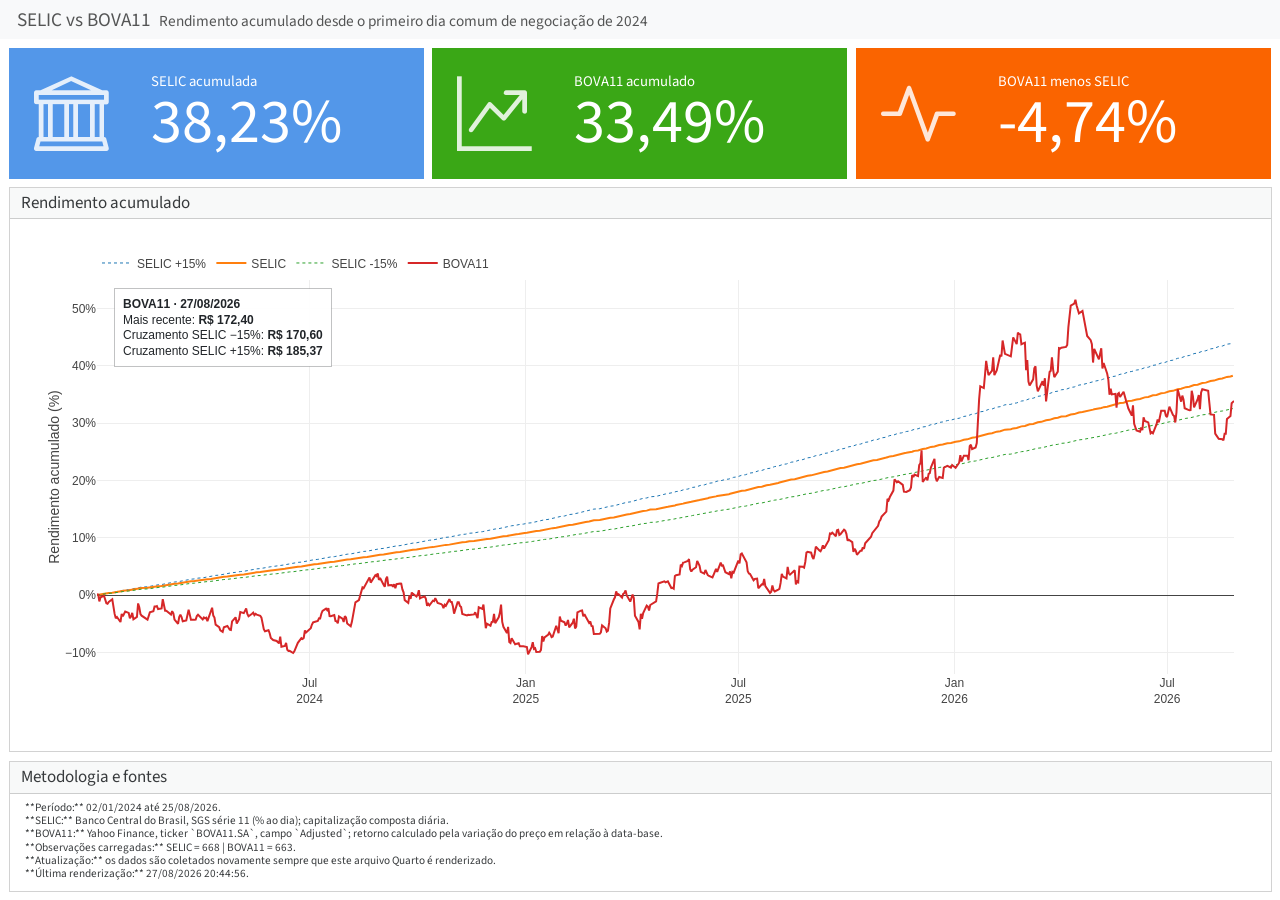
==== index.html @ ed1f4375 "Built site for gh-pages" ====
<!DOCTYPE html>
<html xmlns="http://www.w3.org/1999/xhtml" lang="en" xml:lang="en"><head>

<meta charset="utf-8">
<meta name="generator" content="quarto-1.10.18">

<meta name="viewport" content="width=device-width, initial-scale=1.0, user-scalable=yes">


<title>SELIC vs BOVA11</title>
<style>
/* Default styles provided by pandoc.
** See https://pandoc.org/MANUAL.html#variables-for-html for config info.
*/
span.smallcaps{font-variant: small-caps;}
div.columns{display: flex; gap: 1.5em;}
div.column{flex: auto;}
@media screen {
div.columns{gap: min(4vw, 1.5em);}
div.column{overflow-x: auto;}
}
div.hanging-indent{margin-left: 1.5em; text-indent: -1.5em;}
ul.task-list{list-style: none;}
ul.task-list li input[type="checkbox"] {
  width: 0.8em;
  margin: 0 0.8em 0.2em -1em; /* quarto-specific, see https://github.com/quarto-dev/quarto-cli/issues/4556 */ 
  vertical-align: middle;
}
</style>


<script src="selic_bova11_files/libs/clipboard/clipboard.min.js"></script>
<script src="selic_bova11_files/libs/quarto-html/quarto.js" type="module"></script>
<script src="selic_bova11_files/libs/quarto-html/tabsets/tabsets.js" type="module"></script>
<script src="selic_bova11_files/libs/quarto-html/popper.min.js"></script>
<script src="selic_bova11_files/libs/quarto-html/tippy.umd.min.js"></script>
<script src="selic_bova11_files/libs/quarto-html/anchor.min.js"></script>
<link href="selic_bova11_files/libs/quarto-html/tippy.css" rel="stylesheet">
<link href="selic_bova11_files/libs/quarto-html/quarto-syntax-highlighting-64a204ab8560d761af7679ceaba22944.css" rel="stylesheet" class="quarto-color-scheme" id="quarto-text-highlighting-styles">
<link href="selic_bova11_files/libs/quarto-html/quarto-syntax-highlighting-dark-b85bc7c33db8c58e0ec93c3465666fed.css" rel="stylesheet" class="quarto-color-scheme quarto-color-alternate" id="quarto-text-highlighting-styles">
<link href="selic_bova11_files/libs/quarto-html/quarto-syntax-highlighting-64a204ab8560d761af7679ceaba22944.css" rel="stylesheet" class="quarto-color-scheme-extra" id="quarto-text-highlighting-styles">
<script src="selic_bova11_files/libs/bootstrap/bootstrap.min.js"></script>
<link href="selic_bova11_files/libs/bootstrap/bootstrap-icons.css" rel="stylesheet">
<link href="selic_bova11_files/libs/bootstrap/bootstrap-b0fabc291986fde6d738770ced517c16.min.css" rel="stylesheet" append-hash="true" class="quarto-color-scheme" id="quarto-bootstrap" data-mode="light">
<link href="selic_bova11_files/libs/bootstrap/bootstrap-dark-b0fabc291986fde6d738770ced517c16.min.css" rel="stylesheet" append-hash="true" class="quarto-color-scheme quarto-color-alternate" id="quarto-bootstrap" data-mode="light">
<link href="selic_bova11_files/libs/bootstrap/bootstrap-b0fabc291986fde6d738770ced517c16.min.css" rel="stylesheet" append-hash="true" class="quarto-color-scheme-extra" id="quarto-bootstrap" data-mode="light">
<script src="selic_bova11_files/libs/quarto-dashboard/quarto-dashboard.js"></script>
<script src="selic_bova11_files/libs/quarto-dashboard/stickythead.js"></script>



<script src="selic_bova11_files/libs/quarto-dashboard/web-components.js" type="module"></script>
<script src="selic_bova11_files/libs/quarto-dashboard/components.js"></script>

<link href="selic_bova11_files/libs/htmltools-fill-0.5.9/fill.css" rel="stylesheet">
<script src="selic_bova11_files/libs/htmlwidgets-1.6.4/htmlwidgets.js"></script>
<script src="selic_bova11_files/libs/plotly-binding-4.12.1/plotly.js"></script>
<script src="selic_bova11_files/libs/typedarray-0.1/typedarray.min.js"></script>
<script src="selic_bova11_files/libs/jquery-3.5.1/jquery.min.js"></script>
<link href="selic_bova11_files/libs/crosstalk-1.2.2/css/crosstalk.min.css" rel="stylesheet">
<script src="selic_bova11_files/libs/crosstalk-1.2.2/js/crosstalk.min.js"></script>
<link href="selic_bova11_files/libs/plotly-htmlwidgets-css-2.25.2/plotly-htmlwidgets.css" rel="stylesheet">
<script src="selic_bova11_files/libs/plotly-main-2.25.2/plotly-latest.min.js"></script>


<link rel="stylesheet" href="styles.css">
</head>

<body class="quarto-dashboard dashboard-fill fullcontent quarto-light">

<header id="quarto-dashboard-header">
<nav class="navbar navbar-expand-md slim" data-bs-theme="dark">
  <div class="navbar-container container-fluid">
    <button class="navbar-toggler hidden" type="button" data-bs-toggle="collapse" data-bs-target="#dashboard-collapse" aria-controls="dashboard-collapse" aria-expanded="false" aria-label="Toggle navigation">
      <span class="navbar-toggler-icon"></span>
    </button>    


    <div class="navbar-brand-container">


      <div class="navbar-title">
        <div class="navbar-title-text"><a href="#">SELIC vs BOVA11</a></div>
        <div class="navbar-subtitle">Rendimento acumulado desde o primeiro dia comum de negociação de 2024</div>
        
      </div>
    </div>
</div>
</nav>
</header>
<div class="page-layout-custom quarto-dashboard-content bslib-gap-spacing html-fill-container bslib-page-fill">  

<div class="bslib-grid-item html-fill-item bslib-grid" data-layout="fill" style="display: grid; grid-template-rows: minmax(3em, 15fr) minmax(3em, 65fr) minmax(3em, 15fr); grid-auto-columns: minmax(0, 1fr);">
<div class="bslib-grid" style="display: grid; grid-template-columns: minmax(3em, 1fr) minmax(3em, 1fr) minmax(3em, 1fr);
grid-auto-rows: minmax(0, 1fr);">
<div class="card valuebox cell bslib-card html-fill-container bslib-value-box bg-primary showcase-left-center" data-bslib-card-init="" data-require-bs-caller="card()">
<div class="card-body html-fill-item html-fill-container">
<div data-icon="bank" class="html-fill-item html-fill-container value-box-grid">
<div class="value-box-showcase html-fill-item html-fill-container">

<i class="bi bi-bank"></i></div>
<div class="value-box-area">
<p class="value-box-title">
SELIC acumulada
</p>
<p class="value-box-value">
38,23%
</p>
</div>
</div>
</div>
<script data-bslib-card-init="">bslib.Card.initializeAllCards();</script></div><div class="card valuebox cell bslib-card html-fill-container bslib-value-box bg-success showcase-left-center" data-bslib-card-init="" data-require-bs-caller="card()">
<div class="card-body html-fill-item html-fill-container">
<div data-icon="graph-up-arrow" class="html-fill-item html-fill-container value-box-grid">
<div class="value-box-showcase html-fill-item html-fill-container">

<i class="bi bi-graph-up-arrow"></i></div>
<div class="value-box-area">
<p class="value-box-title">
BOVA11 acumulado
</p>
<p class="value-box-value">
33,49%
</p>
</div>
</div>
</div>
<script data-bslib-card-init="">bslib.Card.initializeAllCards();</script></div><div class="card valuebox cell bslib-card html-fill-container bslib-value-box bg-warning showcase-left-center" data-bslib-card-init="" data-require-bs-caller="card()">
<div class="card-body html-fill-item html-fill-container">
<div data-icon="activity" class="html-fill-item html-fill-container value-box-grid">
<div class="value-box-showcase html-fill-item html-fill-container">

<i class="bi bi-activity"></i></div>
<div class="value-box-area">
<p class="value-box-title">
BOVA11 menos SELIC
</p>
<p class="value-box-value">
-4,74%
</p>
</div>
</div>
</div>
<script data-bslib-card-init="">bslib.Card.initializeAllCards();</script></div>
</div>
<div class="bslib-grid" style="display: grid; grid-template-columns: minmax(3em, 1fr);
grid-auto-rows: minmax(0, 1fr);">
<div class="card cell bslib-card html-fill-container" data-fill="true" data-title="Rendimento acumulado" data-bslib-card-init="" data-require-bs-caller="card()" data-full-screen="false">
<div class="card-header"><div class="card-title"><span style="display: inline">
Rendimento acumulado
</span></div></div>
<div class="card-body html-fill-item html-fill-container">
<div class="cell-output-display html-fill-item html-fill-container">
<div class="plotly html-widget html-fill-item html-fill-container" id="htmlwidget-c49a602a5b0ac82341be" style="width:100%;height:406px;"></div>
<script type="application/json" data-for="htmlwidget-c49a602a5b0ac82341be">{"x":{"visdat":{"18fd6544c789":["function () ","plotlyVisDat"],"18fd7e87a646":["function () ","data"],"18fd4f5ff2df":["function () ","data"],"18fd49a27dc9":["function () ","data"],"18fdce517c0":["function () ","data"]},"cur_data":"18fdce517c0","attrs":{"18fd7e87a646":{"alpha_stroke":1,"sizes":[10,100],"spans":[1,20],"x":{},"y":{},"type":"scatter","mode":"lines","name":"SELIC +15%","line":{"width":1,"dash":"dot"},"hovertemplate":"<b>SELIC +15%<\/b> <br>Data: %{x|%d/%m/%Y} <br>Acumulado: %{y:.2f}% <extra><\/extra>","inherit":true},"18fd4f5ff2df":{"alpha_stroke":1,"sizes":[10,100],"spans":[1,20],"x":{},"y":{},"type":"scatter","mode":"lines","name":"SELIC","line":{"width":2},"hovertemplate":"<b>SELIC<\/b> <br>Data: %{x|%d/%m/%Y} <br>Acumulado: %{y:.2f}% <extra><\/extra>","inherit":true},"18fd49a27dc9":{"alpha_stroke":1,"sizes":[10,100],"spans":[1,20],"x":{},"y":{},"type":"scatter","mode":"lines","name":"SELIC -15%","line":{"width":1,"dash":"dot"},"hovertemplate":"<b>SELIC -15%<\/b> <br>Data: %{x|%d/%m/%Y} <br>Acumulado: %{y:.2f}% <extra><\/extra>","inherit":true},"18fdce517c0":{"alpha_stroke":1,"sizes":[10,100],"spans":[1,20],"x":{},"y":{},"type":"scatter","mode":"lines","name":"BOVA11","line":{"width":2},"hovertemplate":"<b>BOVA11<\/b> <br>Data: %{x|%d/%m/%Y} <br>Acumulado: %{y:.2f}% <extra><\/extra>","inherit":true}},"layout":{"margin":{"b":60,"l":70,"t":25,"r":20},"xaxis":{"domain":[0,1],"automargin":true,"title":"","type":"date","tickformat":"%b<br>%Y","showgrid":true},"yaxis":{"domain":[0,1],"automargin":true,"title":"Rendimento acumulado (%)","ticksuffix":"%","showgrid":true,"zeroline":true},"legend":{"orientation":"h","x":0,"y":1.0800000000000001},"annotations":[{"xref":"paper","yref":"paper","x":0.014999999999999999,"y":0.97999999999999998,"xanchor":"left","yanchor":"top","align":"left","showarrow":false,"bgcolor":"rgba(255, 255, 255, 0.94)","bordercolor":"rgba(33, 37, 41, 0.28)","borderwidth":1,"borderpad":8,"font":{"size":12,"color":"#212529"},"text":"<b>BOVA11 · 27/08/2026<\/b><br>Mais recente: <b>R$ 172,40<\/b><br>Cruzamento SELIC −15%: <b>R$ 170,60<\/b><br>Cruzamento SELIC +15%: <b>R$ 185,37<\/b>"}],"hovermode":"x","showlegend":true},"source":"A","config":{"modeBarButtonsToAdd":["hoverclosest","hovercompare"],"showSendToCloud":false,"displaylogo":false,"responsive":true},"data":[{"x":["2024-01-02","2024-01-03","2024-01-04","2024-01-05","2024-01-08","2024-01-09","2024-01-10","2024-01-11","2024-01-12","2024-01-15","2024-01-16","2024-01-17","2024-01-18","2024-01-19","2024-01-22","2024-01-23","2024-01-24","2024-01-25","2024-01-26","2024-01-29","2024-01-30","2024-01-31","2024-02-01","2024-02-02","2024-02-05","2024-02-06","2024-02-07","2024-02-08","2024-02-09","2024-02-14","2024-02-15","2024-02-16","2024-02-19","2024-02-20","2024-02-21","2024-02-22","2024-02-23","2024-02-26","2024-02-27","2024-02-28","2024-02-29","2024-03-01","2024-03-04","2024-03-05","2024-03-06","2024-03-07","2024-03-08","2024-03-11","2024-03-12","2024-03-13","2024-03-14","2024-03-15","2024-03-18","2024-03-19","2024-03-20","2024-03-21","2024-03-22","2024-03-25","2024-03-26","2024-03-27","2024-03-28","2024-04-01","2024-04-02","2024-04-03","2024-04-04","2024-04-05","2024-04-08","2024-04-09","2024-04-10","2024-04-11","2024-04-12","2024-04-15","2024-04-16","2024-04-17","2024-04-18","2024-04-19","2024-04-22","2024-04-23","2024-04-24","2024-04-25","2024-04-26","2024-04-29","2024-04-30","2024-05-02","2024-05-03","2024-05-06","2024-05-07","2024-05-08","2024-05-09","2024-05-10","2024-05-13","2024-05-14","2024-05-15","2024-05-16","2024-05-17","2024-05-20","2024-05-21","2024-05-22","2024-05-23","2024-05-24","2024-05-27","2024-05-28","2024-05-29","2024-05-31","2024-06-03","2024-06-04","2024-06-05","2024-06-06","2024-06-07","2024-06-10","2024-06-11","2024-06-12","2024-06-13","2024-06-14","2024-06-17","2024-06-18","2024-06-19","2024-06-20","2024-06-21","2024-06-24","2024-06-25","2024-06-26","2024-06-27","2024-06-28","2024-07-01","2024-07-02","2024-07-03","2024-07-04","2024-07-05","2024-07-08","2024-07-09","2024-07-10","2024-07-11","2024-07-12","2024-07-15","2024-07-16","2024-07-17","2024-07-18","2024-07-19","2024-07-22","2024-07-23","2024-07-24","2024-07-25","2024-07-26","2024-07-29","2024-07-30","2024-07-31","2024-08-01","2024-08-02","2024-08-05","2024-08-06","2024-08-07","2024-08-08","2024-08-09","2024-08-12","2024-08-13","2024-08-14","2024-08-15","2024-08-16","2024-08-19","2024-08-20","2024-08-21","2024-08-22","2024-08-23","2024-08-26","2024-08-27","2024-08-28","2024-08-29","2024-08-30","2024-09-02","2024-09-03","2024-09-04","2024-09-05","2024-09-06","2024-09-09","2024-09-10","2024-09-11","2024-09-12","2024-09-13","2024-09-16","2024-09-17","2024-09-18","2024-09-19","2024-09-20","2024-09-23","2024-09-24","2024-09-25","2024-09-26","2024-09-27","2024-09-30","2024-10-01","2024-10-02","2024-10-03","2024-10-04","2024-10-07","2024-10-08","2024-10-09","2024-10-10","2024-10-11","2024-10-14","2024-10-15","2024-10-16","2024-10-17","2024-10-18","2024-10-21","2024-10-22","2024-10-23","2024-10-24","2024-10-25","2024-10-28","2024-10-29","2024-10-30","2024-10-31","2024-11-01","2024-11-04","2024-11-05","2024-11-06","2024-11-07","2024-11-08","2024-11-11","2024-11-12","2024-11-13","2024-11-14","2024-11-18","2024-11-19","2024-11-21","2024-11-22","2024-11-25","2024-11-26","2024-11-27","2024-11-28","2024-11-29","2024-12-02","2024-12-03","2024-12-04","2024-12-05","2024-12-06","2024-12-09","2024-12-10","2024-12-11","2024-12-12","2024-12-13","2024-12-16","2024-12-17","2024-12-18","2024-12-19","2024-12-20","2024-12-23","2024-12-24","2024-12-26","2024-12-27","2024-12-30","2024-12-31","2025-01-02","2025-01-03","2025-01-06","2025-01-07","2025-01-08","2025-01-09","2025-01-10","2025-01-13","2025-01-14","2025-01-15","2025-01-16","2025-01-17","2025-01-20","2025-01-21","2025-01-22","2025-01-23","2025-01-24","2025-01-27","2025-01-28","2025-01-29","2025-01-30","2025-01-31","2025-02-03","2025-02-04","2025-02-05","2025-02-06","2025-02-07","2025-02-10","2025-02-11","2025-02-12","2025-02-13","2025-02-14","2025-02-17","2025-02-18","2025-02-19","2025-02-20","2025-02-21","2025-02-24","2025-02-25","2025-02-26","2025-02-27","2025-02-28","2025-03-05","2025-03-06","2025-03-07","2025-03-10","2025-03-11","2025-03-12","2025-03-13","2025-03-14","2025-03-17","2025-03-18","2025-03-19","2025-03-20","2025-03-21","2025-03-24","2025-03-25","2025-03-26","2025-03-27","2025-03-28","2025-03-31","2025-04-01","2025-04-02","2025-04-03","2025-04-04","2025-04-07","2025-04-08","2025-04-09","2025-04-10","2025-04-11","2025-04-14","2025-04-15","2025-04-16","2025-04-17","2025-04-22","2025-04-23","2025-04-24","2025-04-25","2025-04-28","2025-04-29","2025-04-30","2025-05-02","2025-05-05","2025-05-06","2025-05-07","2025-05-08","2025-05-09","2025-05-12","2025-05-13","2025-05-14","2025-05-15","2025-05-16","2025-05-19","2025-05-20","2025-05-21","2025-05-22","2025-05-23","2025-05-26","2025-05-27","2025-05-28","2025-05-29","2025-05-30","2025-06-02","2025-06-03","2025-06-04","2025-06-05","2025-06-06","2025-06-09","2025-06-10","2025-06-11","2025-06-12","2025-06-13","2025-06-16","2025-06-17","2025-06-18","2025-06-20","2025-06-23","2025-06-24","2025-06-25","2025-06-26","2025-06-27","2025-06-30","2025-07-01","2025-07-02","2025-07-03","2025-07-04","2025-07-07","2025-07-08","2025-07-09","2025-07-10","2025-07-11","2025-07-14","2025-07-15","2025-07-16","2025-07-17","2025-07-18","2025-07-21","2025-07-22","2025-07-23","2025-07-24","2025-07-25","2025-07-28","2025-07-29","2025-07-30","2025-07-31","2025-08-01","2025-08-04","2025-08-05","2025-08-06","2025-08-07","2025-08-08","2025-08-11","2025-08-12","2025-08-13","2025-08-14","2025-08-15","2025-08-18","2025-08-19","2025-08-20","2025-08-21","2025-08-22","2025-08-25","2025-08-26","2025-08-27","2025-08-28","2025-08-29","2025-09-01","2025-09-02","2025-09-03","2025-09-04","2025-09-05","2025-09-08","2025-09-09","2025-09-10","2025-09-11","2025-09-12","2025-09-15","2025-09-16","2025-09-17","2025-09-18","2025-09-19","2025-09-22","2025-09-23","2025-09-24","2025-09-25","2025-09-26","2025-09-29","2025-09-30","2025-10-01","2025-10-02","2025-10-03","2025-10-06","2025-10-07","2025-10-08","2025-10-09","2025-10-10","2025-10-13","2025-10-14","2025-10-15","2025-10-16","2025-10-17","2025-10-20","2025-10-21","2025-10-22","2025-10-23","2025-10-24","2025-10-27","2025-10-28","2025-10-29","2025-10-30","2025-10-31","2025-11-03","2025-11-04","2025-11-05","2025-11-06","2025-11-07","2025-11-10","2025-11-11","2025-11-12","2025-11-13","2025-11-14","2025-11-17","2025-11-18","2025-11-19","2025-11-21","2025-11-24","2025-11-25","2025-11-26","2025-11-27","2025-11-28","2025-12-01","2025-12-02","2025-12-03","2025-12-04","2025-12-05","2025-12-08","2025-12-09","2025-12-10","2025-12-11","2025-12-12","2025-12-15","2025-12-16","2025-12-17","2025-12-18","2025-12-19","2025-12-22","2025-12-23","2025-12-24","2025-12-26","2025-12-29","2025-12-30","2025-12-31","2026-01-02","2026-01-05","2026-01-06","2026-01-07","2026-01-08","2026-01-09","2026-01-12","2026-01-13","2026-01-14","2026-01-15","2026-01-16","2026-01-19","2026-01-20","2026-01-21","2026-01-22","2026-01-23","2026-01-26","2026-01-27","2026-01-28","2026-01-29","2026-01-30","2026-02-02","2026-02-03","2026-02-04","2026-02-05","2026-02-06","2026-02-09","2026-02-10","2026-02-11","2026-02-12","2026-02-13","2026-02-18","2026-02-19","2026-02-20","2026-02-23","2026-02-24","2026-02-25","2026-02-26","2026-02-27","2026-03-02","2026-03-03","2026-03-04","2026-03-05","2026-03-06","2026-03-09","2026-03-10","2026-03-11","2026-03-12","2026-03-13","2026-03-16","2026-03-17","2026-03-18","2026-03-19","2026-03-20","2026-03-23","2026-03-24","2026-03-25","2026-03-26","2026-03-27","2026-03-30","2026-03-31","2026-04-01","2026-04-02","2026-04-06","2026-04-07","2026-04-08","2026-04-09","2026-04-10","2026-04-13","2026-04-14","2026-04-15","2026-04-16","2026-04-17","2026-04-20","2026-04-22","2026-04-23","2026-04-24","2026-04-27","2026-04-28","2026-04-29","2026-04-30","2026-05-04","2026-05-05","2026-05-06","2026-05-07","2026-05-08","2026-05-11","2026-05-12","2026-05-13","2026-05-14","2026-05-15","2026-05-18","2026-05-19","2026-05-20","2026-05-21","2026-05-22","2026-05-25","2026-05-26","2026-05-27","2026-05-28","2026-05-29","2026-06-01","2026-06-02","2026-06-03","2026-06-05","2026-06-08","2026-06-09","2026-06-10","2026-06-11","2026-06-12","2026-06-15","2026-06-16","2026-06-17","2026-06-18","2026-06-19","2026-06-22","2026-06-23","2026-06-24","2026-06-25","2026-06-26","2026-06-29","2026-06-30","2026-07-01","2026-07-02","2026-07-03","2026-07-06","2026-07-07","2026-07-08","2026-07-09","2026-07-10","2026-07-13","2026-07-14","2026-07-15","2026-07-16","2026-07-17","2026-07-20","2026-07-21","2026-07-22","2026-07-23","2026-07-24","2026-07-27","2026-07-28","2026-07-29","2026-07-30","2026-07-31","2026-08-03","2026-08-04","2026-08-05","2026-08-06","2026-08-07","2026-08-10","2026-08-11","2026-08-12","2026-08-13","2026-08-14","2026-08-17","2026-08-18","2026-08-19","2026-08-20","2026-08-21","2026-08-24","2026-08-25","2026-08-26"],"y":[0,0.050299850000010686,0.10062170065140762,0.15096556157705332,0.20133144240404907,0.25171935276365853,0.30212930229138402,0.35256130062691571,0.40301535741420808,0.45349148230140351,0.50398968494085761,0.55450997498916466,0.60505236210713242,0.65561685595980745,0.70620346621644958,0.75681220255055737,0.80744307463981746,0.85809609216625715,0.908771264816015,0.959468602279545,1.010188114251489,1.060929810430804,1.1096254947513828,1.1583416103202149,1.207078165709673,1.2558351694956793,1.304612630257731,1.3534105565790022,1.4022289570462421,1.4510678402497488,1.4999272147834983,1.5488070892449899,1.597707472235451,1.6466283723595563,1.6955697982257598,1.7445317584459883,1.7935142616358966,1.8425173164146633,1.8915409314051188,1.9405851152336937,1.9896498765305213,2.0387352239292076,2.0878411660671379,2.1369677115851702,2.1861148691279162,2.2352826473435625,2.2844710548839218,2.3336801004044072,2.3829097925641594,2.4321601400258186,2.4814311514557774,2.5307228355240041,2.5800352009040926,2.6293682562733398,2.6787220103126428,2.7259911993697417,2.7732793755146723,2.8205865463742419,2.8679127195781682,2.9152579027593615,2.9626221035537443,3.0100053296003044,3.0574075885410932,3.1048288880212511,3.1522692356889843,3.1997286391955879,3.2472071061953698,3.2947046443457793,3.3422212613073294,3.3897569647435475,3.4373117623211256,3.4848856617098209,3.5324786705824294,3.5800907966148108,3.6277220474859915,3.6753724308780109,3.7230419544760491,3.7707306259683255,3.8184384530461486,3.8661654434039678,3.9139116047392717,3.961676944752663,4.0094614711478354,4.0572651916315472,4.1050881139137205,4.1529302457073189,4.2007915947283943,4.2486721686961655,4.2955011222568,4.3423484655475031,4.3892142057899139,4.4360983502085345,4.4830009060306235,4.5299218804864276,4.5768612808088749,4.6238191142338536,4.6707953879999859,4.717790109348857,4.7648032855247822,4.8118349237749891,4.8588850313495646,4.9059536155013532,4.9530406834861633,5.0001462425625336,5.0472702999919656,5.0944128630387953,5.1415739389700894,5.1887535350559055,5.2359516585691068,5.2831683167854431,5.3304035169834236,5.377657266444543,5.4249295724530544,5.4722204422961473,5.5195298832638207,5.5668579026489837,5.6142045077473295,5.6615697058575138,5.7089535042809745,5.7563559103221111,5.8037769312880831,5.8512165744889852,5.8986748472377961,5.9461517568502815,5.9936473106451906,6.0411615159440597,6.0886943800713587,6.1362459103543925,6.1838161141234043,6.2314049987113931,6.2790125714543983,6.3266388396911637,6.3742838107635249,6.4219474920159989,6.4696298907960879,6.5173310144542071,6.5650508703435797,6.6127894658203417,6.6605468082435628,6.7083229049751498,6.7561177633799181,6.8039313908255954,6.8517637946827445,6.8996149823249135,6.9474849611284624,6.9953737384726846,7.0432813217397623,7.091207718314811,7.1391529355857823,7.1871169809435651,7.2350998617819826,7.2831015854976942,7.3311221594902944,7.3791615911623172,7.4272198879191524,7.4752970571691293,7.5233931063234873,7.5715080427963262,7.6196418740047314,7.6677946073686263,7.7159662503109177,7.7641568102574272,7.8123662946368082,7.8605947108807035,7.9088420664236398,7.957108368703107,8.0053936251594795,8.0536978432360957,8.1020210303791007,8.1503631940377286,8.1987243416640272,8.2471044807130003,8.2955036186425666,8.3439217629135811,8.392358920989885,8.4408151003381278,8.4892903084280249,8.537784552732127,8.5862978407259689,8.6348301798880254,8.6833815776996293,8.7319520416451777,8.7816526921412947,8.8313733063946405,8.8811138924243718,8.9308744582526529,8.9806550119050499,9.0304555614102409,9.080276114800121,9.130116680109932,9.1799772653779783,9.2298578786459391,9.279758527958629,9.3296792213641364,9.3796199669137632,9.4295807726620513,9.4795616466668182,9.5295625969890736,9.5795836316930085,9.6296247588461732,9.6796859865192975,9.7297673227863619,9.779868775724589,9.8299903534144146,9.8801320639395449,9.9302939153870113,9.9804759158469256,10.030678073412776,10.080900396181322,10.131142892252456,10.181405569729415,10.231688436718668,10.281991501329909,10.33231477167616,10.38265825587364,10.433021962041851,10.483405898303568,10.536054970916311,10.588726133500483,10.641419395324318,10.694134765660028,10.746872253783657,10.799631868975183,10.852413620518439,10.905217517701216,10.958043569815105,11.010891786155691,11.063762176022431,11.116654748718615,11.169569513551542,11.222506479832367,11.275465656876104,11.328447054001771,11.381450680532218,11.434476545794254,11.487524659118568,11.540595029839805,11.593687667296471,11.646802580831055,11.699939779789871,11.757604723381872,11.815295912019625,11.873013357648047,11.930757072217505,11.988527067683778,12.046323356008083,12.104145949157099,12.161994859102949,12.219870097823186,12.277771677300787,12.335699609524266,12.393653906487573,12.451634580189999,12.509641642636501,12.567675105837298,12.625734981808201,12.683821282570486,12.741934020150813,12.800073206581388,12.858238853899902,12.916430974149471,12.974649579378733,13.032894681641784,13.091166292998247,13.14946442551317,13.20778909125716,13.266140302306264,13.324518070742043,13.382922408651577,13.441353328127416,13.499810841267637,13.55829496017582,13.616805696961027,13.679875519970672,13.742976270529427,13.806107963803194,13.869270614965432,13.932464239196902,13.995688851685873,14.058944467628073,14.122231102226685,14.185548770692293,14.248897488242992,14.312277270104309,14.375688131509275,14.439130087698329,14.502603153919443,14.566107345428014,14.629642677487006,14.693209165366781,14.756806824345215,14.820435669707658,14.88409571674705,14.947786980763659,15.011509477065458,15.075263220967711,15.139048227793378,15.202864512872859,15.266712091544036,15.330590979152371,15.394501191050837,15.458442742599933,15.522415649167602,15.586419926129508,15.650455588868704,15.71452265277583,15.783188298670538,15.851890015315707,15.920627821659657,15.989401736660664,16.058211779286935,16.12705796851672,16.195940323338164,16.26485886274941,16.3338136057586,16.402804571383864,16.471831778653243,16.540895246604883,16.609994994286872,16.679131040757326,16.74830340508435,16.817512106346076,16.886757163630659,16.956038596036272,17.02535642267117,17.094710662653551,17.164101335111752,17.233528459184104,17.302992054019011,17.37249213877492,17.442028732620319,17.511601854733843,17.581211524304152,17.650857760530009,17.720540582620167,17.790260009793638,17.860016061279396,17.929808756316532,18.00194444633625,18.0741192815095,18.146333283078807,18.218586472298199,18.290878870433264,18.363210498761095,18.435581378570351,18.507991531161245,18.580440977845541,18.652929739946586,18.725457838799279,18.798025295750104,18.870632132157095,18.943278369389944,19.01596402882987,19.08868913186976,19.161453699914063,19.234257754378845,19.307101316691838,19.379984408292348,19.452907050631378,19.52586926517148,19.598871073386931,19.671912496763607,19.744993556799123,19.818114275002632,19.891274672895122,19.964474772009112,20.0377145938889,20.110994160090424,20.185482202280831,20.260011310473757,20.334581507309348,20.409192815440171,20.483845257531261,20.558538856260206,20.633273634317046,20.708049614404395,20.782866819237334,20.857725271543458,20.932624994062927,21.007566009548405,21.08254834076515,21.157572010490906,21.232637041516028,21.307743456643397,21.382891278688486,21.458080530479354,21.533311234856633,21.608583414673518,21.68389709279586,21.759252292102133,21.834649035483281,21.910087345843056,21.985567246097695,22.061088759176172,22.136651908019992,22.212256715583404,22.287903204833281,22.363591398749158,22.439321320323213,22.515092992560323,22.590906438478068,22.666761681106678,22.742658743489105,22.818597648680996,22.894578419750701,22.970601079779307,23.0466656518606,23.122772159101139,23.198920624620179,23.275111071549762,23.351343523034622,23.427618002232322,23.503934532313142,23.580293136460156,23.656693837869238,23.733136659748997,23.809621625320894,23.886148757819168,23.96271808049087,24.039329616595818,24.11598338940674,24.192679422209189,24.269417738301449,24.346198360994766,24.423021313613177,24.499886619493601,24.576794301985796,24.653744384452438,24.730736890269046,24.807771842824039,24.884849265518699,24.961969181767291,25.039131614996911,25.116336588647567,25.193584126172265,25.270874251036908,25.348206986720225,25.425582356714102,25.50300038452319,25.580461093665193,25.657964507670755,25.735510650083476,25.813099544459991,25.890731214369861,25.96840568339568,26.046122975133009,26.123883113190413,26.201686121189589,26.279532022765075,26.357420841564551,26.435352601248713,26.513327325491328,26.591345037979153,26.669405762412048,26.747509522502956,26.825656341977794,26.9038462445757,26.982079254048816,27.060355394162382,27.138674688694756,27.217037161437382,27.295442836194873,27.373891736784916,27.452383887038319,27.530919310799099,27.609498031924325,27.688120074284331,27.76678546176251,27.845494218255453,27.924246367672929,28.00304193393788,28.081880940986501,28.160763412768087,28.239689373245191,28.318658846393589,28.397671856202177,28.47672842667324,28.555828581822155,28.634972345677635,28.714159742281517,28.793390795689042,28.872665529968646,28.951983969201979,29.031346137484043,29.110752058923111,29.19020175764074,29.26969525777174,29.349232583464321,29.428813758879929,29.508438808193358,29.588107755592713,29.667820625279447,29.74757744146839,29.827378228387641,29.907223010278766,29.987111811396556,30.067044656009326,30.14702156839866,30.227042572859521,30.307107693700384,30.387216955242994,30.467370381822619,30.547567997787841,30.627809827500684,30.708095895336697,30.788426225684798,30.86880084294727,30.949219771540008,31.029683035892273,31.110190660446801,31.190742669659805,31.271339088001049,31.351979939953683,31.432665250014377,31.513395042693354,31.594169342514352,31.67498817401459,31.755851561744834,31.836759530269351,31.917712104166011,31.998709308026154,32.079751166454777,32.160837704070346,32.241968945505022,32.323144915404363,32.404365638427691,32.485631139247801,32.566941442551226,32.648296573037918,32.729696555421626,32.811141414429599,32.892631174802801,32.974165861295788,33.055745498676806,33.13737011172767,33.219039725243995,33.300754364034908,33.382514052923391,33.464318816745887,33.546168680352771,33.628063668607965,33.710003806389103,33.791989118587622,33.874019630108606,33.956095365870873,34.038216350807055,34.120382609863434,34.202594168000068,34.284851050190852,34.367153281423342,34.449500886698949,34.531893891032787,34.614332319453872,34.696816197004949,34.779345548742512,34.861920399736995,34.944540775072596,35.025909679569608,35.107322739716324,35.188779979474283,35.270281422817924,35.351827093734848,35.433417016225548,35.515051214303568,35.596729711995501,35.678452533341037,35.760219702392781,35.842031243216496,35.923887179890926,36.005787536507988,36.087732337172532,36.169721606002653,36.251755367129356,36.333833644696881,36.415956462862525,36.498123845796663,36.580335817682808,36.662592402717664,36.744893625110933,36.827239509085516,36.909630078877534,36.992065358736113,37.074545372923687,37.157070145715785,37.23963970140106,37.320935669001607,37.402275048648868,37.483657863524861,37.565084136823991,37.646553891753065,37.728067151531256,37.809623939390171,37.891224278573816,37.972868192338581,38.054555703953284,38.136286836699213,38.218061613870034,38.299880058771826,38.381742194723202,38.463648045055201,38.545597633111278,38.627590982247348,38.709628115831862,38.791709057245761,38.873833829882322,38.956002457147463,39.038214962459605,39.12047136924955,39.202771700960746,39.285115981049053,39.367504232982959,39.449936480243366,39.5324127463238,39.614933054730336,39.697497428981585,39.780105892608688,39.862758469155317,39.945455182177845,40.026849579239631,40.108286733592074,40.189766667696126,40.271289404024309,40.352854965061148,40.43446337330284,40.516114651257482,40.597808821444929,40.679545906396918,40.761325928656987,40.843148910780585,40.925014875334909,41.006923844899063,41.08887584206402,41.170870889432635,41.25290900961955,41.334990225251396,41.417114558966631,41.499282033415597,41.58149267126057,41.663746495175729,41.746043527847092,41.828383791972712,41.910767310262493,41.993194105438221,42.075664200233746,42.158177617394763,42.240734379678962,42.323334509855961,42.405978030707338,42.488664965026636,42.571395335619421,42.654169165303173,42.736986476907397,42.819847293273604,42.901377026385305,42.982948877757146,43.064562869147416,43.146219022325617,43.22791735907257,43.30965790118028,43.391440670452042,43.473265688702412,43.555132977757211,43.637042559453548,43.718994455639766,43.800988688175572,43.883025278931875,43.965104249791004,44.047225622646458],"type":"scatter","mode":"lines","name":"SELIC +15%","line":{"color":"rgba(31,119,180,1)","width":1,"dash":"dot"},"hovertemplate":["<b>SELIC +15%<\/b> <br>Data: %{x|%d/%m/%Y} <br>Acumulado: %{y:.2f}% <extra><\/extra>","<b>SELIC +15%<\/b> <br>Data: %{x|%d/%m/%Y} <br>Acumulado: %{y:.2f}% <extra><\/extra>","<b>SELIC +15%<\/b> <br>Data: %{x|%d/%m/%Y} <br>Acumulado: %{y:.2f}% <extra><\/extra>","<b>SELIC +15%<\/b> <br>Data: %{x|%d/%m/%Y} <br>Acumulado: %{y:.2f}% <extra><\/extra>","<b>SELIC +15%<\/b> <br>Data: %{x|%d/%m/%Y} <br>Acumulado: %{y:.2f}% <extra><\/extra>","<b>SELIC +15%<\/b> <br>Data: %{x|%d/%m/%Y} <br>Acumulado: %{y:.2f}% <extra><\/extra>","<b>SELIC +15%<\/b> <br>Data: %{x|%d/%m/%Y} <br>Acumulado: %{y:.2f}% <extra><\/extra>","<b>SELIC +15%<\/b> <br>Data: %{x|%d/%m/%Y} <br>Acumulado: %{y:.2f}% <extra><\/extra>","<b>SELIC +15%<\/b> <br>Data: %{x|%d/%m/%Y} <br>Acumulado: %{y:.2f}% <extra><\/extra>","<b>SELIC +15%<\/b> <br>Data: %{x|%d/%m/%Y} <br>Acumulado: %{y:.2f}% <extra><\/extra>","<b>SELIC +15%<\/b> <br>Data: %{x|%d/%m/%Y} <br>Acumulado: %{y:.2f}% <extra><\/extra>","<b>SELIC +15%<\/b> <br>Data: %{x|%d/%m/%Y} <br>Acumulado: %{y:.2f}% <extra><\/extra>","<b>SELIC +15%<\/b> <br>Data: %{x|%d/%m/%Y} <br>Acumulado: %{y:.2f}% <extra><\/extra>","<b>SELIC +15%<\/b> <br>Data: %{x|%d/%m/%Y} <br>Acumulado: %{y:.2f}% <extra><\/extra>","<b>SELIC +15%<\/b> <br>Data: %{x|%d/%m/%Y} <br>Acumulado: %{y:.2f}% <extra><\/extra>","<b>SELIC +15%<\/b> <br>Data: %{x|%d/%m/%Y} <br>Acumulado: %{y:.2f}% <extra><\/extra>","<b>SELIC +15%<\/b> <br>Data: %{x|%d/%m/%Y} <br>Acumulado: %{y:.2f}% <extra><\/extra>","<b>SELIC +15%<\/b> <br>Data: %{x|%d/%m/%Y} <br>Acumulado: %{y:.2f}% <extra><\/extra>","<b>SELIC +15%<\/b> <br>Data: %{x|%d/%m/%Y} <br>Acumulado: %{y:.2f}% <extra><\/extra>","<b>SELIC +15%<\/b> <br>Data: %{x|%d/%m/%Y} <br>Acumulado: %{y:.2f}% <extra><\/extra>","<b>SELIC +15%<\/b> <br>Data: %{x|%d/%m/%Y} <br>Acumulado: %{y:.2f}% <extra><\/extra>","<b>SELIC +15%<\/b> <br>Data: %{x|%d/%m/%Y} <br>Acumulado: %{y:.2f}% <extra><\/extra>","<b>SELIC +15%<\/b> <br>Data: %{x|%d/%m/%Y} <br>Acumulado: %{y:.2f}% <extra><\/extra>","<b>SELIC +15%<\/b> <br>Data: %{x|%d/%m/%Y} <br>Acumulado: %{y:.2f}% <extra><\/extra>","<b>SELIC +15%<\/b> <br>Data: %{x|%d/%m/%Y} <br>Acumulado: %{y:.2f}% <extra><\/extra>","<b>SELIC +15%<\/b> <br>Data: %{x|%d/%m/%Y} <br>Acumulado: %{y:.2f}% <extra><\/extra>","<b>SELIC +15%<\/b> <br>Data: %{x|%d/%m/%Y} <br>Acumulado: %{y:.2f}% <extra><\/extra>","<b>SELIC +15%<\/b> <br>Data: %{x|%d/%m/%Y} <br>Acumulado: %{y:.2f}% <extra><\/extra>","<b>SELIC +15%<\/b> <br>Data: %{x|%d/%m/%Y} <br>Acumulado: %{y:.2f}% <extra><\/extra>","<b>SELIC +15%<\/b> <br>Data: %{x|%d/%m/%Y} <br>Acumulado: %{y:.2f}% <extra><\/extra>","<b>SELIC +15%<\/b> <br>Data: %{x|%d/%m/%Y} <br>Acumulado: %{y:.2f}% <extra><\/extra>","<b>SELIC +15%<\/b> <br>Data: %{x|%d/%m/%Y} <br>Acumulado: %{y:.2f}% <extra><\/extra>","<b>SELIC +15%<\/b> <br>Data: %{x|%d/%m/%Y} <br>Acumulado: %{y:.2f}% <extra><\/extra>","<b>SELIC +15%<\/b> <br>Data: %{x|%d/%m/%Y} <br>Acumulado: %{y:.2f}% <extra><\/extra>","<b>SELIC +15%<\/b> <br>Data: %{x|%d/%m/%Y} <br>Acumulado: %{y:.2f}% <extra><\/extra>","<b>SELIC +15%<\/b> <br>Data: %{x|%d/%m/%Y} <br>Acumulado: %{y:.2f}% <extra><\/extra>","<b>SELIC +15%<\/b> <br>Data: %{x|%d/%m/%Y} <br>Acumulado: %{y:.2f}% <extra><\/extra>","<b>SELIC +15%<\/b> <br>Data: %{x|%d/%m/%Y} <br>Acumulado: %{y:.2f}% <extra><\/extra>","<b>SELIC +15%<\/b> <br>Data: %{x|%d/%m/%Y} <br>Acumulado: %{y:.2f}% <extra><\/extra>","<b>SELIC +15%<\/b> <br>Data: %{x|%d/%m/%Y} <br>Acumulado: %{y:.2f}% <extra><\/extra>","<b>SELIC +15%<\/b> <br>Data: %{x|%d/%m/%Y} <br>Acumulado: %{y:.2f}% <extra><\/extra>","<b>SELIC +15%<\/b> <br>Data: %{x|%d/%m/%Y} <br>Acumulado: %{y:.2f}% <extra><\/extra>","<b>SELIC +15%<\/b> <br>Data: %{x|%d/%m/%Y} <br>Acumulado: %{y:.2f}% <extra><\/extra>","<b>SELIC +15%<\/b> <br>Data: %{x|%d/%m/%Y} <br>Acumulado: %{y:.2f}% <extra><\/extra>","<b>SELIC +15%<\/b> <br>Data: %{x|%d/%m/%Y} <br>Acumulado: %{y:.2f}% <extra><\/extra>","<b>SELIC +15%<\/b> <br>Data: %{x|%d/%m/%Y} <br>Acumulado: %{y:.2f}% <extra><\/extra>","<b>SELIC +15%<\/b> <br>Data: %{x|%d/%m/%Y} <br>Acumulado: %{y:.2f}% <extra><\/extra>","<b>SELIC +15%<\/b> <br>Data: %{x|%d/%m/%Y} <br>Acumulado: %{y:.2f}% <extra><\/extra>","<b>SELIC +15%<\/b> <br>Data: %{x|%d/%m/%Y} <br>Acumulado: %{y:.2f}% <extra><\/extra>","<b>SELIC +15%<\/b> <br>Data: %{x|%d/%m/%Y} <br>Acumulado: %{y:.2f}% <extra><\/extra>","<b>SELIC +15%<\/b> <br>Data: %{x|%d/%m/%Y} <br>Acumulado: %{y:.2f}% <extra><\/extra>","<b>SELIC +15%<\/b> <br>Data: %{x|%d/%m/%Y} <br>Acumulado: %{y:.2f}% <extra><\/extra>","<b>SELIC +15%<\/b> <br>Data: %{x|%d/%m/%Y} <br>Acumulado: %{y:.2f}% <extra><\/extra>","<b>SELIC +15%<\/b> <br>Data: %{x|%d/%m/%Y} <br>Acumulado: %{y:.2f}% <extra><\/extra>","<b>SELIC +15%<\/b> <br>Data: %{x|%d/%m/%Y} <br>Acumulado: %{y:.2f}% <extra><\/extra>","<b>SELIC +15%<\/b> <br>Data: %{x|%d/%m/%Y} <br>Acumulado: %{y:.2f}% <extra><\/extra>","<b>SELIC +15%<\/b> <br>Data: %{x|%d/%m/%Y} <br>Acumulado: %{y:.2f}% <extra><\/extra>","<b>SELIC +15%<\/b> <br>Data: %{x|%d/%m/%Y} <br>Acumulado: %{y:.2f}% <extra><\/extra>","<b>SELIC +15%<\/b> <br>Data: %{x|%d/%m/%Y} <br>Acumulado: %{y:.2f}% <extra><\/extra>","<b>SELIC +15%<\/b> <br>Data: %{x|%d/%m/%Y} <br>Acumulado: %{y:.2f}% <extra><\/extra>","<b>SELIC +15%<\/b> <br>Data: %{x|%d/%m/%Y} <br>Acumulado: %{y:.2f}% <extra><\/extra>","<b>SELIC +15%<\/b> <br>Data: %{x|%d/%m/%Y} <br>Acumulado: %{y:.2f}% <extra><\/extra>","<b>SELIC +15%<\/b> <br>Data: %{x|%d/%m/%Y} <br>Acumulado: %{y:.2f}% <extra><\/extra>","<b>SELIC +15%<\/b> <br>Data: %{x|%d/%m/%Y} <br>Acumulado: %{y:.2f}% <extra><\/extra>","<b>SELIC +15%<\/b> <br>Data: %{x|%d/%m/%Y} <br>Acumulado: %{y:.2f}% <extra><\/extra>","<b>SELIC +15%<\/b> <br>Data: %{x|%d/%m/%Y} <br>Acumulado: %{y:.2f}% <extra><\/extra>","<b>SELIC +15%<\/b> <br>Data: %{x|%d/%m/%Y} <br>Acumulado: %{y:.2f}% <extra><\/extra>","<b>SELIC +15%<\/b> <br>Data: %{x|%d/%m/%Y} <br>Acumulado: %{y:.2f}% <extra><\/extra>","<b>SELIC +15%<\/b> <br>Data: %{x|%d/%m/%Y} <br>Acumulado: %{y:.2f}% <extra><\/extra>","<b>SELIC +15%<\/b> <br>Data: %{x|%d/%m/%Y} <br>Acumulado: %{y:.2f}% <extra><\/extra>","<b>SELIC +15%<\/b> <br>Data: %{x|%d/%m/%Y} <br>Acumulado: %{y:.2f}% <extra><\/extra>","<b>SELIC +15%<\/b> <br>Data: %{x|%d/%m/%Y} <br>Acumulado: %{y:.2f}% <extra><\/extra>","<b>SELIC +15%<\/b> <br>Data: %{x|%d/%m/%Y} <br>Acumulado: %{y:.2f}% <extra><\/extra>","<b>SELIC +15%<\/b> <br>Data: %{x|%d/%m/%Y} <br>Acumulado: %{y:.2f}% <extra><\/extra>","<b>SELIC +15%<\/b> <br>Data: %{x|%d/%m/%Y} <br>Acumulado: %{y:.2f}% <extra><\/extra>","<b>SELIC +15%<\/b> <br>Data: %{x|%d/%m/%Y} <br>Acumulado: %{y:.2f}% <extra><\/extra>","<b>SELIC +15%<\/b> <br>Data: %{x|%d/%m/%Y} <br>Acumulado: %{y:.2f}% <extra><\/extra>","<b>SELIC +15%<\/b> <br>Data: %{x|%d/%m/%Y} <br>Acumulado: %{y:.2f}% <extra><\/extra>","<b>SELIC +15%<\/b> <br>Data: %{x|%d/%m/%Y} <br>Acumulado: %{y:.2f}% <extra><\/extra>","<b>SELIC +15%<\/b> <br>Data: %{x|%d/%m/%Y} <br>Acumulado: %{y:.2f}% <extra><\/extra>","<b>SELIC +15%<\/b> <br>Data: %{x|%d/%m/%Y} <br>Acumulado: %{y:.2f}% <extra><\/extra>","<b>SELIC +15%<\/b> <br>Data: %{x|%d/%m/%Y} <br>Acumulado: %{y:.2f}% <extra><\/extra>","<b>SELIC +15%<\/b> <br>Data: %{x|%d/%m/%Y} <br>Acumulado: %{y:.2f}% <extra><\/extra>","<b>SELIC +15%<\/b> <br>Data: %{x|%d/%m/%Y} <br>Acumulado: %{y:.2f}% <extra><\/extra>","<b>SELIC +15%<\/b> <br>Data: %{x|%d/%m/%Y} <br>Acumulado: %{y:.2f}% <extra><\/extra>","<b>SELIC +15%<\/b> <br>Data: %{x|%d/%m/%Y} <br>Acumulado: %{y:.2f}% <extra><\/extra>","<b>SELIC +15%<\/b> <br>Data: %{x|%d/%m/%Y} <br>Acumulado: %{y:.2f}% <extra><\/extra>","<b>SELIC +15%<\/b> <br>Data: %{x|%d/%m/%Y} <br>Acumulado: %{y:.2f}% <extra><\/extra>","<b>SELIC +15%<\/b> <br>Data: %{x|%d/%m/%Y} <br>Acumulado: %{y:.2f}% <extra><\/extra>","<b>SELIC +15%<\/b> <br>Data: %{x|%d/%m/%Y} <br>Acumulado: %{y:.2f}% <extra><\/extra>","<b>SELIC +15%<\/b> <br>Data: %{x|%d/%m/%Y} <br>Acumulado: %{y:.2f}% <extra><\/extra>","<b>SELIC +15%<\/b> <br>Data: %{x|%d/%m/%Y} <br>Acumulado: %{y:.2f}% <extra><\/extra>","<b>SELIC +15%<\/b> <br>Data: %{x|%d/%m/%Y} <br>Acumulado: %{y:.2f}% <extra><\/extra>","<b>SELIC +15%<\/b> <br>Data: %{x|%d/%m/%Y} <br>Acumulado: %{y:.2f}% <extra><\/extra>","<b>SELIC +15%<\/b> <br>Data: %{x|%d/%m/%Y} <br>Acumulado: %{y:.2f}% <extra><\/extra>","<b>SELIC +15%<\/b> <br>Data: %{x|%d/%m/%Y} <br>Acumulado: %{y:.2f}% <extra><\/extra>","<b>SELIC +15%<\/b> <br>Data: %{x|%d/%m/%Y} <br>Acumulado: %{y:.2f}% <extra><\/extra>","<b>SELIC +15%<\/b> <br>Data: %{x|%d/%m/%Y} <br>Acumulado: %{y:.2f}% <extra><\/extra>","<b>SELIC +15%<\/b> <br>Data: %{x|%d/%m/%Y} <br>Acumulado: %{y:.2f}% <extra><\/extra>","<b>SELIC +15%<\/b> <br>Data: %{x|%d/%m/%Y} <br>Acumulado: %{y:.2f}% <extra><\/extra>","<b>SELIC +15%<\/b> <br>Data: %{x|%d/%m/%Y} <br>Acumulado: %{y:.2f}% <extra><\/extra>","<b>SELIC +15%<\/b> <br>Data: %{x|%d/%m/%Y} <br>Acumulado: %{y:.2f}% <extra><\/extra>","<b>SELIC +15%<\/b> <br>Data: %{x|%d/%m/%Y} <br>Acumulado: %{y:.2f}% <extra><\/extra>","<b>SELIC +15%<\/b> <br>Data: %{x|%d/%m/%Y} <br>Acumulado: %{y:.2f}% <extra><\/extra>","<b>SELIC +15%<\/b> <br>Data: %{x|%d/%m/%Y} <br>Acumulado: %{y:.2f}% <extra><\/extra>","<b>SELIC +15%<\/b> <br>Data: %{x|%d/%m/%Y} <br>Acumulado: %{y:.2f}% <extra><\/extra>","<b>SELIC +15%<\/b> <br>Data: %{x|%d/%m/%Y} <br>Acumulado: %{y:.2f}% <extra><\/extra>","<b>SELIC +15%<\/b> <br>Data: %{x|%d/%m/%Y} <br>Acumulado: %{y:.2f}% <extra><\/extra>","<b>SELIC +15%<\/b> <br>Data: %{x|%d/%m/%Y} <br>Acumulado: %{y:.2f}% <extra><\/extra>","<b>SELIC +15%<\/b> <br>Data: %{x|%d/%m/%Y} <br>Acumulado: %{y:.2f}% <extra><\/extra>","<b>SELIC +15%<\/b> <br>Data: %{x|%d/%m/%Y} <br>Acumulado: %{y:.2f}% <extra><\/extra>","<b>SELIC +15%<\/b> <br>Data: %{x|%d/%m/%Y} <br>Acumulado: %{y:.2f}% <extra><\/extra>","<b>SELIC +15%<\/b> <br>Data: %{x|%d/%m/%Y} <br>Acumulado: %{y:.2f}% <extra><\/extra>","<b>SELIC +15%<\/b> <br>Data: %{x|%d/%m/%Y} <br>Acumulado: %{y:.2f}% <extra><\/extra>","<b>SELIC +15%<\/b> <br>Data: %{x|%d/%m/%Y} <br>Acumulado: %{y:.2f}% <extra><\/extra>","<b>SELIC +15%<\/b> <br>Data: %{x|%d/%m/%Y} <br>Acumulado: %{y:.2f}% <extra><\/extra>","<b>SELIC +15%<\/b> <br>Data: %{x|%d/%m/%Y} <br>Acumulado: %{y:.2f}% <extra><\/extra>","<b>SELIC +15%<\/b> <br>Data: %{x|%d/%m/%Y} <br>Acumulado: %{y:.2f}% <extra><\/extra>","<b>SELIC +15%<\/b> <br>Data: %{x|%d/%m/%Y} <br>Acumulado: %{y:.2f}% <extra><\/extra>","<b>SELIC +15%<\/b> <br>Data: %{x|%d/%m/%Y} <br>Acumulado: %{y:.2f}% <extra><\/extra>","<b>SELIC +15%<\/b> <br>Data: %{x|%d/%m/%Y} <br>Acumulado: %{y:.2f}% <extra><\/extra>","<b>SELIC +15%<\/b> <br>Data: %{x|%d/%m/%Y} <br>Acumulado: %{y:.2f}% <extra><\/extra>","<b>SELIC +15%<\/b> <br>Data: %{x|%d/%m/%Y} <br>Acumulado: %{y:.2f}% <extra><\/extra>","<b>SELIC +15%<\/b> <br>Data: %{x|%d/%m/%Y} <br>Acumulado: %{y:.2f}% <extra><\/extra>","<b>SELIC +15%<\/b> <br>Data: %{x|%d/%m/%Y} <br>Acumulado: %{y:.2f}% <extra><\/extra>","<b>SELIC +15%<\/b> <br>Data: %{x|%d/%m/%Y} <br>Acumulado: %{y:.2f}% <extra><\/extra>","<b>SELIC +15%<\/b> <br>Data: %{x|%d/%m/%Y} <br>Acumulado: %{y:.2f}% <extra><\/extra>","<b>SELIC +15%<\/b> <br>Data: %{x|%d/%m/%Y} <br>Acumulado: %{y:.2f}% <extra><\/extra>","<b>SELIC +15%<\/b> <br>Data: %{x|%d/%m/%Y} <br>Acumulado: %{y:.2f}% <extra><\/extra>","<b>SELIC +15%<\/b> <br>Data: %{x|%d/%m/%Y} <br>Acumulado: %{y:.2f}% <extra><\/extra>","<b>SELIC +15%<\/b> <br>Data: %{x|%d/%m/%Y} <br>Acumulado: %{y:.2f}% <extra><\/extra>","<b>SELIC +15%<\/b> <br>Data: %{x|%d/%m/%Y} <br>Acumulado: %{y:.2f}% <extra><\/extra>","<b>SELIC +15%<\/b> <br>Data: %{x|%d/%m/%Y} <br>Acumulado: %{y:.2f}% <extra><\/extra>","<b>SELIC +15%<\/b> <br>Data: %{x|%d/%m/%Y} <br>Acumulado: %{y:.2f}% <extra><\/extra>","<b>SELIC +15%<\/b> <br>Data: %{x|%d/%m/%Y} <br>Acumulado: %{y:.2f}% <extra><\/extra>","<b>SELIC +15%<\/b> <br>Data: %{x|%d/%m/%Y} <br>Acumulado: %{y:.2f}% <extra><\/extra>","<b>SELIC +15%<\/b> <br>Data: %{x|%d/%m/%Y} <br>Acumulado: %{y:.2f}% <extra><\/extra>","<b>SELIC +15%<\/b> <br>Data: %{x|%d/%m/%Y} <br>Acumulado: %{y:.2f}% <extra><\/extra>","<b>SELIC +15%<\/b> <br>Data: %{x|%d/%m/%Y} <br>Acumulado: %{y:.2f}% <extra><\/extra>","<b>SELIC +15%<\/b> <br>Data: %{x|%d/%m/%Y} <br>Acumulado: %{y:.2f}% <extra><\/extra>","<b>SELIC +15%<\/b> <br>Data: %{x|%d/%m/%Y} <br>Acumulado: %{y:.2f}% <extra><\/extra>","<b>SELIC +15%<\/b> <br>Data: %{x|%d/%m/%Y} <br>Acumulado: %{y:.2f}% <extra><\/extra>","<b>SELIC +15%<\/b> <br>Data: %{x|%d/%m/%Y} <br>Acumulado: %{y:.2f}% <extra><\/extra>","<b>SELIC +15%<\/b> <br>Data: %{x|%d/%m/%Y} <br>Acumulado: %{y:.2f}% <extra><\/extra>","<b>SELIC +15%<\/b> <br>Data: %{x|%d/%m/%Y} <br>Acumulado: %{y:.2f}% <extra><\/extra>","<b>SELIC +15%<\/b> <br>Data: %{x|%d/%m/%Y} <br>Acumulado: %{y:.2f}% <extra><\/extra>","<b>SELIC +15%<\/b> <br>Data: %{x|%d/%m/%Y} <br>Acumulado: %{y:.2f}% <extra><\/extra>","<b>SELIC +15%<\/b> <br>Data: %{x|%d/%m/%Y} <br>Acumulado: %{y:.2f}% <extra><\/extra>","<b>SELIC +15%<\/b> <br>Data: %{x|%d/%m/%Y} <br>Acumulado: %{y:.2f}% <extra><\/extra>","<b>SELIC +15%<\/b> <br>Data: %{x|%d/%m/%Y} <br>Acumulado: %{y:.2f}% <extra><\/extra>","<b>SELIC +15%<\/b> <br>Data: %{x|%d/%m/%Y} <br>Acumulado: %{y:.2f}% <extra><\/extra>","<b>SELIC +15%<\/b> <br>Data: %{x|%d/%m/%Y} <br>Acumulado: %{y:.2f}% <extra><\/extra>","<b>SELIC +15%<\/b> <br>Data: %{x|%d/%m/%Y} <br>Acumulado: %{y:.2f}% <extra><\/extra>","<b>SELIC +15%<\/b> <br>Data: %{x|%d/%m/%Y} <br>Acumulado: %{y:.2f}% <extra><\/extra>","<b>SELIC +15%<\/b> <br>Data: %{x|%d/%m/%Y} <br>Acumulado: %{y:.2f}% <extra><\/extra>","<b>SELIC +15%<\/b> <br>Data: %{x|%d/%m/%Y} <br>Acumulado: %{y:.2f}% <extra><\/extra>","<b>SELIC +15%<\/b> <br>Data: %{x|%d/%m/%Y} <br>Acumulado: %{y:.2f}% <extra><\/extra>","<b>SELIC +15%<\/b> <br>Data: %{x|%d/%m/%Y} <br>Acumulado: %{y:.2f}% <extra><\/extra>","<b>SELIC +15%<\/b> <br>Data: %{x|%d/%m/%Y} <br>Acumulado: %{y:.2f}% <extra><\/extra>","<b>SELIC +15%<\/b> <br>Data: %{x|%d/%m/%Y} <br>Acumulado: %{y:.2f}% <extra><\/extra>","<b>SELIC +15%<\/b> <br>Data: %{x|%d/%m/%Y} <br>Acumulado: %{y:.2f}% <extra><\/extra>","<b>SELIC +15%<\/b> <br>Data: %{x|%d/%m/%Y} <br>Acumulado: %{y:.2f}% <extra><\/extra>","<b>SELIC +15%<\/b> <br>Data: %{x|%d/%m/%Y} <br>Acumulado: %{y:.2f}% <extra><\/extra>","<b>SELIC +15%<\/b> <br>Data: %{x|%d/%m/%Y} <br>Acumulado: %{y:.2f}% <extra><\/extra>","<b>SELIC +15%<\/b> <br>Data: %{x|%d/%m/%Y} <br>Acumulado: %{y:.2f}% <extra><\/extra>","<b>SELIC +15%<\/b> <br>Data: %{x|%d/%m/%Y} <br>Acumulado: %{y:.2f}% <extra><\/extra>","<b>SELIC +15%<\/b> <br>Data: %{x|%d/%m/%Y} <br>Acumulado: %{y:.2f}% <extra><\/extra>","<b>SELIC +15%<\/b> <br>Data: %{x|%d/%m/%Y} <br>Acumulado: %{y:.2f}% <extra><\/extra>","<b>SELIC +15%<\/b> <br>Data: %{x|%d/%m/%Y} <br>Acumulado: %{y:.2f}% <extra><\/extra>","<b>SELIC +15%<\/b> <br>Data: %{x|%d/%m/%Y} <br>Acumulado: %{y:.2f}% <extra><\/extra>","<b>SELIC +15%<\/b> <br>Data: %{x|%d/%m/%Y} <br>Acumulado: %{y:.2f}% <extra><\/extra>","<b>SELIC +15%<\/b> <br>Data: %{x|%d/%m/%Y} <br>Acumulado: %{y:.2f}% <extra><\/extra>","<b>SELIC +15%<\/b> <br>Data: %{x|%d/%m/%Y} <br>Acumulado: %{y:.2f}% <extra><\/extra>","<b>SELIC +15%<\/b> <br>Data: %{x|%d/%m/%Y} <br>Acumulado: %{y:.2f}% <extra><\/extra>","<b>SELIC +15%<\/b> <br>Data: %{x|%d/%m/%Y} <br>Acumulado: %{y:.2f}% <extra><\/extra>","<b>SELIC +15%<\/b> <br>Data: %{x|%d/%m/%Y} <br>Acumulado: %{y:.2f}% <extra><\/extra>","<b>SELIC +15%<\/b> <br>Data: %{x|%d/%m/%Y} <br>Acumulado: %{y:.2f}% <extra><\/extra>","<b>SELIC +15%<\/b> <br>Data: %{x|%d/%m/%Y} <br>Acumulado: %{y:.2f}% <extra><\/extra>","<b>SELIC +15%<\/b> <br>Data: %{x|%d/%m/%Y} <br>Acumulado: %{y:.2f}% <extra><\/extra>","<b>SELIC +15%<\/b> <br>Data: %{x|%d/%m/%Y} <br>Acumulado: %{y:.2f}% <extra><\/extra>","<b>SELIC +15%<\/b> <br>Data: %{x|%d/%m/%Y} <br>Acumulado: %{y:.2f}% <extra><\/extra>","<b>SELIC +15%<\/b> <br>Data: %{x|%d/%m/%Y} <br>Acumulado: %{y:.2f}% <extra><\/extra>","<b>SELIC +15%<\/b> <br>Data: %{x|%d/%m/%Y} <br>Acumulado: %{y:.2f}% <extra><\/extra>","<b>SELIC +15%<\/b> <br>Data: %{x|%d/%m/%Y} <br>Acumulado: %{y:.2f}% <extra><\/extra>","<b>SELIC +15%<\/b> <br>Data: %{x|%d/%m/%Y} <br>Acumulado: %{y:.2f}% <extra><\/extra>","<b>SELIC +15%<\/b> <br>Data: %{x|%d/%m/%Y} <br>Acumulado: %{y:.2f}% <extra><\/extra>","<b>SELIC +15%<\/b> <br>Data: %{x|%d/%m/%Y} <br>Acumulado: %{y:.2f}% <extra><\/extra>","<b>SELIC +15%<\/b> <br>Data: %{x|%d/%m/%Y} <br>Acumulado: %{y:.2f}% <extra><\/extra>","<b>SELIC +15%<\/b> <br>Data: %{x|%d/%m/%Y} <br>Acumulado: %{y:.2f}% <extra><\/extra>","<b>SELIC +15%<\/b> <br>Data: %{x|%d/%m/%Y} <br>Acumulado: %{y:.2f}% <extra><\/extra>","<b>SELIC +15%<\/b> <br>Data: %{x|%d/%m/%Y} <br>Acumulado: %{y:.2f}% <extra><\/extra>","<b>SELIC +15%<\/b> <br>Data: %{x|%d/%m/%Y} <br>Acumulado: %{y:.2f}% <extra><\/extra>","<b>SELIC +15%<\/b> <br>Data: %{x|%d/%m/%Y} <br>Acumulado: %{y:.2f}% <extra><\/extra>","<b>SELIC +15%<\/b> <br>Data: %{x|%d/%m/%Y} <br>Acumulado: %{y:.2f}% <extra><\/extra>","<b>SELIC +15%<\/b> <br>Data: %{x|%d/%m/%Y} <br>Acumulado: %{y:.2f}% <extra><\/extra>","<b>SELIC +15%<\/b> <br>Data: %{x|%d/%m/%Y} <br>Acumulado: %{y:.2f}% <extra><\/extra>","<b>SELIC +15%<\/b> <br>Data: %{x|%d/%m/%Y} <br>Acumulado: %{y:.2f}% <extra><\/extra>","<b>SELIC +15%<\/b> <br>Data: %{x|%d/%m/%Y} <br>Acumulado: %{y:.2f}% <extra><\/extra>","<b>SELIC +15%<\/b> <br>Data: %{x|%d/%m/%Y} <br>Acumulado: %{y:.2f}% <extra><\/extra>","<b>SELIC +15%<\/b> <br>Data: %{x|%d/%m/%Y} <br>Acumulado: %{y:.2f}% <extra><\/extra>","<b>SELIC +15%<\/b> <br>Data: %{x|%d/%m/%Y} <br>Acumulado: %{y:.2f}% <extra><\/extra>","<b>SELIC +15%<\/b> <br>Data: %{x|%d/%m/%Y} <br>Acumulado: %{y:.2f}% <extra><\/extra>","<b>SELIC +15%<\/b> <br>Data: %{x|%d/%m/%Y} <br>Acumulado: %{y:.2f}% <extra><\/extra>","<b>SELIC +15%<\/b> <br>Data: %{x|%d/%m/%Y} <br>Acumulado: %{y:.2f}% <extra><\/extra>","<b>SELIC +15%<\/b> <br>Data: %{x|%d/%m/%Y} <br>Acumulado: %{y:.2f}% <extra><\/extra>","<b>SELIC +15%<\/b> <br>Data: %{x|%d/%m/%Y} <br>Acumulado: %{y:.2f}% <extra><\/extra>","<b>SELIC +15%<\/b> <br>Data: %{x|%d/%m/%Y} <br>Acumulado: %{y:.2f}% <extra><\/extra>","<b>SELIC +15%<\/b> <br>Data: %{x|%d/%m/%Y} <br>Acumulado: %{y:.2f}% <extra><\/extra>","<b>SELIC +15%<\/b> <br>Data: %{x|%d/%m/%Y} <br>Acumulado: %{y:.2f}% <extra><\/extra>","<b>SELIC +15%<\/b> <br>Data: %{x|%d/%m/%Y} <br>Acumulado: %{y:.2f}% <extra><\/extra>","<b>SELIC +15%<\/b> <br>Data: %{x|%d/%m/%Y} <br>Acumulado: %{y:.2f}% <extra><\/extra>","<b>SELIC +15%<\/b> <br>Data: %{x|%d/%m/%Y} <br>Acumulado: %{y:.2f}% <extra><\/extra>","<b>SELIC +15%<\/b> <br>Data: %{x|%d/%m/%Y} <br>Acumulado: %{y:.2f}% <extra><\/extra>","<b>SELIC +15%<\/b> <br>Data: %{x|%d/%m/%Y} <br>Acumulado: %{y:.2f}% <extra><\/extra>","<b>SELIC +15%<\/b> <br>Data: %{x|%d/%m/%Y} <br>Acumulado: %{y:.2f}% <extra><\/extra>","<b>SELIC +15%<\/b> <br>Data: %{x|%d/%m/%Y} <br>Acumulado: %{y:.2f}% <extra><\/extra>","<b>SELIC +15%<\/b> <br>Data: %{x|%d/%m/%Y} <br>Acumulado: %{y:.2f}% <extra><\/extra>","<b>SELIC +15%<\/b> <br>Data: %{x|%d/%m/%Y} <br>Acumulado: %{y:.2f}% <extra><\/extra>","<b>SELIC +15%<\/b> <br>Data: %{x|%d/%m/%Y} <br>Acumulado: %{y:.2f}% <extra><\/extra>","<b>SELIC +15%<\/b> <br>Data: %{x|%d/%m/%Y} <br>Acumulado: %{y:.2f}% <extra><\/extra>","<b>SELIC +15%<\/b> <br>Data: %{x|%d/%m/%Y} <br>Acumulado: %{y:.2f}% <extra><\/extra>","<b>SELIC +15%<\/b> <br>Data: %{x|%d/%m/%Y} <br>Acumulado: %{y:.2f}% <extra><\/extra>","<b>SELIC +15%<\/b> <br>Data: %{x|%d/%m/%Y} <br>Acumulado: %{y:.2f}% <extra><\/extra>","<b>SELIC +15%<\/b> <br>Data: %{x|%d/%m/%Y} <br>Acumulado: %{y:.2f}% <extra><\/extra>","<b>SELIC +15%<\/b> <br>Data: %{x|%d/%m/%Y} <br>Acumulado: %{y:.2f}% <extra><\/extra>","<b>SELIC +15%<\/b> <br>Data: %{x|%d/%m/%Y} <br>Acumulado: %{y:.2f}% <extra><\/extra>","<b>SELIC +15%<\/b> <br>Data: %{x|%d/%m/%Y} <br>Acumulado: %{y:.2f}% <extra><\/extra>","<b>SELIC +15%<\/b> <br>Data: %{x|%d/%m/%Y} <br>Acumulado: %{y:.2f}% <extra><\/extra>","<b>SELIC +15%<\/b> <br>Data: %{x|%d/%m/%Y} <br>Acumulado: %{y:.2f}% <extra><\/extra>","<b>SELIC +15%<\/b> <br>Data: %{x|%d/%m/%Y} <br>Acumulado: %{y:.2f}% <extra><\/extra>","<b>SELIC +15%<\/b> <br>Data: %{x|%d/%m/%Y} <br>Acumulado: %{y:.2f}% <extra><\/extra>","<b>SELIC +15%<\/b> <br>Data: %{x|%d/%m/%Y} <br>Acumulado: %{y:.2f}% <extra><\/extra>","<b>SELIC +15%<\/b> <br>Data: %{x|%d/%m/%Y} <br>Acumulado: %{y:.2f}% <extra><\/extra>","<b>SELIC +15%<\/b> <br>Data: %{x|%d/%m/%Y} <br>Acumulado: %{y:.2f}% <extra><\/extra>","<b>SELIC +15%<\/b> <br>Data: %{x|%d/%m/%Y} <br>Acumulado: %{y:.2f}% <extra><\/extra>","<b>SELIC +15%<\/b> <br>Data: %{x|%d/%m/%Y} <br>Acumulado: %{y:.2f}% <extra><\/extra>","<b>SELIC +15%<\/b> <br>Data: %{x|%d/%m/%Y} <br>Acumulado: %{y:.2f}% <extra><\/extra>","<b>SELIC +15%<\/b> <br>Data: %{x|%d/%m/%Y} <br>Acumulado: %{y:.2f}% <extra><\/extra>","<b>SELIC +15%<\/b> <br>Data: %{x|%d/%m/%Y} <br>Acumulado: %{y:.2f}% <extra><\/extra>","<b>SELIC +15%<\/b> <br>Data: %{x|%d/%m/%Y} <br>Acumulado: %{y:.2f}% <extra><\/extra>","<b>SELIC +15%<\/b> <br>Data: %{x|%d/%m/%Y} <br>Acumulado: %{y:.2f}% <extra><\/extra>","<b>SELIC +15%<\/b> <br>Data: %{x|%d/%m/%Y} <br>Acumulado: %{y:.2f}% <extra><\/extra>","<b>SELIC +15%<\/b> <br>Data: %{x|%d/%m/%Y} <br>Acumulado: %{y:.2f}% <extra><\/extra>","<b>SELIC +15%<\/b> <br>Data: %{x|%d/%m/%Y} <br>Acumulado: %{y:.2f}% <extra><\/extra>","<b>SELIC +15%<\/b> <br>Data: %{x|%d/%m/%Y} <br>Acumulado: %{y:.2f}% <extra><\/extra>","<b>SELIC +15%<\/b> <br>Data: %{x|%d/%m/%Y} <br>Acumulado: %{y:.2f}% <extra><\/extra>","<b>SELIC +15%<\/b> <br>Data: %{x|%d/%m/%Y} <br>Acumulado: %{y:.2f}% <extra><\/extra>","<b>SELIC +15%<\/b> <br>Data: %{x|%d/%m/%Y} <br>Acumulado: %{y:.2f}% <extra><\/extra>","<b>SELIC +15%<\/b> <br>Data: %{x|%d/%m/%Y} <br>Acumulado: %{y:.2f}% <extra><\/extra>","<b>SELIC +15%<\/b> <br>Data: %{x|%d/%m/%Y} <br>Acumulado: %{y:.2f}% <extra><\/extra>","<b>SELIC +15%<\/b> <br>Data: %{x|%d/%m/%Y} <br>Acumulado: %{y:.2f}% <extra><\/extra>","<b>SELIC +15%<\/b> <br>Data: %{x|%d/%m/%Y} <br>Acumulado: %{y:.2f}% <extra><\/extra>","<b>SELIC +15%<\/b> <br>Data: %{x|%d/%m/%Y} <br>Acumulado: %{y:.2f}% <extra><\/extra>","<b>SELIC +15%<\/b> <br>Data: %{x|%d/%m/%Y} <br>Acumulado: %{y:.2f}% <extra><\/extra>","<b>SELIC +15%<\/b> <br>Data: %{x|%d/%m/%Y} <br>Acumulado: %{y:.2f}% <extra><\/extra>","<b>SELIC +15%<\/b> <br>Data: %{x|%d/%m/%Y} <br>Acumulado: %{y:.2f}% <extra><\/extra>","<b>SELIC +15%<\/b> <br>Data: %{x|%d/%m/%Y} <br>Acumulado: %{y:.2f}% <extra><\/extra>","<b>SELIC +15%<\/b> <br>Data: %{x|%d/%m/%Y} <br>Acumulado: %{y:.2f}% <extra><\/extra>","<b>SELIC +15%<\/b> <br>Data: %{x|%d/%m/%Y} <br>Acumulado: %{y:.2f}% <extra><\/extra>","<b>SELIC +15%<\/b> <br>Data: %{x|%d/%m/%Y} <br>Acumulado: %{y:.2f}% <extra><\/extra>","<b>SELIC +15%<\/b> <br>Data: %{x|%d/%m/%Y} <br>Acumulado: %{y:.2f}% <extra><\/extra>","<b>SELIC +15%<\/b> <br>Data: %{x|%d/%m/%Y} <br>Acumulado: %{y:.2f}% <extra><\/extra>","<b>SELIC +15%<\/b> <br>Data: %{x|%d/%m/%Y} <br>Acumulado: %{y:.2f}% <extra><\/extra>","<b>SELIC +15%<\/b> <br>Data: %{x|%d/%m/%Y} <br>Acumulado: %{y:.2f}% <extra><\/extra>","<b>SELIC +15%<\/b> <br>Data: %{x|%d/%m/%Y} <br>Acumulado: %{y:.2f}% <extra><\/extra>","<b>SELIC +15%<\/b> <br>Data: %{x|%d/%m/%Y} <br>Acumulado: %{y:.2f}% <extra><\/extra>","<b>SELIC +15%<\/b> <br>Data: %{x|%d/%m/%Y} <br>Acumulado: %{y:.2f}% <extra><\/extra>","<b>SELIC +15%<\/b> <br>Data: %{x|%d/%m/%Y} <br>Acumulado: %{y:.2f}% <extra><\/extra>","<b>SELIC +15%<\/b> <br>Data: %{x|%d/%m/%Y} <br>Acumulado: %{y:.2f}% <extra><\/extra>","<b>SELIC +15%<\/b> <br>Data: %{x|%d/%m/%Y} <br>Acumulado: %{y:.2f}% <extra><\/extra>","<b>SELIC +15%<\/b> <br>Data: %{x|%d/%m/%Y} <br>Acumulado: %{y:.2f}% <extra><\/extra>","<b>SELIC +15%<\/b> <br>Data: %{x|%d/%m/%Y} <br>Acumulado: %{y:.2f}% <extra><\/extra>","<b>SELIC +15%<\/b> <br>Data: %{x|%d/%m/%Y} <br>Acumulado: %{y:.2f}% <extra><\/extra>","<b>SELIC +15%<\/b> <br>Data: %{x|%d/%m/%Y} <br>Acumulado: %{y:.2f}% <extra><\/extra>","<b>SELIC +15%<\/b> <br>Data: %{x|%d/%m/%Y} <br>Acumulado: %{y:.2f}% <extra><\/extra>","<b>SELIC +15%<\/b> <br>Data: %{x|%d/%m/%Y} <br>Acumulado: %{y:.2f}% <extra><\/extra>","<b>SELIC +15%<\/b> <br>Data: %{x|%d/%m/%Y} <br>Acumulado: %{y:.2f}% <extra><\/extra>","<b>SELIC +15%<\/b> <br>Data: %{x|%d/%m/%Y} <br>Acumulado: %{y:.2f}% <extra><\/extra>","<b>SELIC +15%<\/b> <br>Data: %{x|%d/%m/%Y} <br>Acumulado: %{y:.2f}% <extra><\/extra>","<b>SELIC +15%<\/b> <br>Data: %{x|%d/%m/%Y} <br>Acumulado: %{y:.2f}% <extra><\/extra>","<b>SELIC +15%<\/b> <br>Data: %{x|%d/%m/%Y} <br>Acumulado: %{y:.2f}% <extra><\/extra>","<b>SELIC +15%<\/b> <br>Data: %{x|%d/%m/%Y} <br>Acumulado: %{y:.2f}% <extra><\/extra>","<b>SELIC +15%<\/b> <br>Data: %{x|%d/%m/%Y} <br>Acumulado: %{y:.2f}% <extra><\/extra>","<b>SELIC +15%<\/b> <br>Data: %{x|%d/%m/%Y} <br>Acumulado: %{y:.2f}% <extra><\/extra>","<b>SELIC +15%<\/b> <br>Data: %{x|%d/%m/%Y} <br>Acumulado: %{y:.2f}% <extra><\/extra>","<b>SELIC +15%<\/b> <br>Data: %{x|%d/%m/%Y} <br>Acumulado: %{y:.2f}% <extra><\/extra>","<b>SELIC +15%<\/b> <br>Data: %{x|%d/%m/%Y} <br>Acumulado: %{y:.2f}% <extra><\/extra>","<b>SELIC +15%<\/b> <br>Data: %{x|%d/%m/%Y} <br>Acumulado: %{y:.2f}% <extra><\/extra>","<b>SELIC +15%<\/b> <br>Data: %{x|%d/%m/%Y} <br>Acumulado: %{y:.2f}% <extra><\/extra>","<b>SELIC +15%<\/b> <br>Data: %{x|%d/%m/%Y} <br>Acumulado: %{y:.2f}% <extra><\/extra>","<b>SELIC +15%<\/b> <br>Data: %{x|%d/%m/%Y} <br>Acumulado: %{y:.2f}% <extra><\/extra>","<b>SELIC +15%<\/b> <br>Data: %{x|%d/%m/%Y} <br>Acumulado: %{y:.2f}% <extra><\/extra>","<b>SELIC +15%<\/b> <br>Data: %{x|%d/%m/%Y} <br>Acumulado: %{y:.2f}% <extra><\/extra>","<b>SELIC +15%<\/b> <br>Data: %{x|%d/%m/%Y} <br>Acumulado: %{y:.2f}% <extra><\/extra>","<b>SELIC +15%<\/b> <br>Data: %{x|%d/%m/%Y} <br>Acumulado: %{y:.2f}% <extra><\/extra>","<b>SELIC +15%<\/b> <br>Data: %{x|%d/%m/%Y} <br>Acumulado: %{y:.2f}% <extra><\/extra>","<b>SELIC +15%<\/b> <br>Data: %{x|%d/%m/%Y} <br>Acumulado: %{y:.2f}% <extra><\/extra>","<b>SELIC +15%<\/b> <br>Data: %{x|%d/%m/%Y} <br>Acumulado: %{y:.2f}% <extra><\/extra>","<b>SELIC +15%<\/b> <br>Data: %{x|%d/%m/%Y} <br>Acumulado: %{y:.2f}% <extra><\/extra>","<b>SELIC +15%<\/b> <br>Data: %{x|%d/%m/%Y} <br>Acumulado: %{y:.2f}% <extra><\/extra>","<b>SELIC +15%<\/b> <br>Data: %{x|%d/%m/%Y} <br>Acumulado: %{y:.2f}% <extra><\/extra>","<b>SELIC +15%<\/b> <br>Data: %{x|%d/%m/%Y} <br>Acumulado: %{y:.2f}% <extra><\/extra>","<b>SELIC +15%<\/b> <br>Data: %{x|%d/%m/%Y} <br>Acumulado: %{y:.2f}% <extra><\/extra>","<b>SELIC +15%<\/b> <br>Data: %{x|%d/%m/%Y} <br>Acumulado: %{y:.2f}% <extra><\/extra>","<b>SELIC +15%<\/b> <br>Data: %{x|%d/%m/%Y} <br>Acumulado: %{y:.2f}% <extra><\/extra>","<b>SELIC +15%<\/b> <br>Data: %{x|%d/%m/%Y} <br>Acumulado: %{y:.2f}% <extra><\/extra>","<b>SELIC +15%<\/b> <br>Data: %{x|%d/%m/%Y} <br>Acumulado: %{y:.2f}% <extra><\/extra>","<b>SELIC +15%<\/b> <br>Data: %{x|%d/%m/%Y} <br>Acumulado: %{y:.2f}% <extra><\/extra>","<b>SELIC +15%<\/b> <br>Data: %{x|%d/%m/%Y} <br>Acumulado: %{y:.2f}% <extra><\/extra>","<b>SELIC +15%<\/b> <br>Data: %{x|%d/%m/%Y} <br>Acumulado: %{y:.2f}% <extra><\/extra>","<b>SELIC +15%<\/b> <br>Data: %{x|%d/%m/%Y} <br>Acumulado: %{y:.2f}% <extra><\/extra>","<b>SELIC +15%<\/b> <br>Data: %{x|%d/%m/%Y} <br>Acumulado: %{y:.2f}% <extra><\/extra>","<b>SELIC +15%<\/b> <br>Data: %{x|%d/%m/%Y} <br>Acumulado: %{y:.2f}% <extra><\/extra>","<b>SELIC +15%<\/b> <br>Data: %{x|%d/%m/%Y} <br>Acumulado: %{y:.2f}% <extra><\/extra>","<b>SELIC +15%<\/b> <br>Data: %{x|%d/%m/%Y} <br>Acumulado: %{y:.2f}% <extra><\/extra>","<b>SELIC +15%<\/b> <br>Data: %{x|%d/%m/%Y} <br>Acumulado: %{y:.2f}% <extra><\/extra>","<b>SELIC +15%<\/b> <br>Data: %{x|%d/%m/%Y} <br>Acumulado: %{y:.2f}% <extra><\/extra>","<b>SELIC +15%<\/b> <br>Data: %{x|%d/%m/%Y} <br>Acumulado: %{y:.2f}% <extra><\/extra>","<b>SELIC +15%<\/b> <br>Data: %{x|%d/%m/%Y} <br>Acumulado: %{y:.2f}% <extra><\/extra>","<b>SELIC +15%<\/b> <br>Data: %{x|%d/%m/%Y} <br>Acumulado: %{y:.2f}% <extra><\/extra>","<b>SELIC +15%<\/b> <br>Data: %{x|%d/%m/%Y} <br>Acumulado: %{y:.2f}% <extra><\/extra>","<b>SELIC +15%<\/b> <br>Data: %{x|%d/%m/%Y} <br>Acumulado: %{y:.2f}% <extra><\/extra>","<b>SELIC +15%<\/b> <br>Data: %{x|%d/%m/%Y} <br>Acumulado: %{y:.2f}% <extra><\/extra>","<b>SELIC +15%<\/b> <br>Data: %{x|%d/%m/%Y} <br>Acumulado: %{y:.2f}% <extra><\/extra>","<b>SELIC +15%<\/b> <br>Data: %{x|%d/%m/%Y} <br>Acumulado: %{y:.2f}% <extra><\/extra>","<b>SELIC +15%<\/b> <br>Data: %{x|%d/%m/%Y} <br>Acumulado: %{y:.2f}% <extra><\/extra>","<b>SELIC +15%<\/b> <br>Data: %{x|%d/%m/%Y} <br>Acumulado: %{y:.2f}% <extra><\/extra>","<b>SELIC +15%<\/b> <br>Data: %{x|%d/%m/%Y} <br>Acumulado: %{y:.2f}% <extra><\/extra>","<b>SELIC +15%<\/b> <br>Data: %{x|%d/%m/%Y} <br>Acumulado: %{y:.2f}% <extra><\/extra>","<b>SELIC +15%<\/b> <br>Data: %{x|%d/%m/%Y} <br>Acumulado: %{y:.2f}% <extra><\/extra>","<b>SELIC +15%<\/b> <br>Data: %{x|%d/%m/%Y} <br>Acumulado: %{y:.2f}% <extra><\/extra>","<b>SELIC +15%<\/b> <br>Data: %{x|%d/%m/%Y} <br>Acumulado: %{y:.2f}% <extra><\/extra>","<b>SELIC +15%<\/b> <br>Data: %{x|%d/%m/%Y} <br>Acumulado: %{y:.2f}% <extra><\/extra>","<b>SELIC +15%<\/b> <br>Data: %{x|%d/%m/%Y} <br>Acumulado: %{y:.2f}% <extra><\/extra>","<b>SELIC +15%<\/b> <br>Data: %{x|%d/%m/%Y} <br>Acumulado: %{y:.2f}% <extra><\/extra>","<b>SELIC +15%<\/b> <br>Data: %{x|%d/%m/%Y} <br>Acumulado: %{y:.2f}% <extra><\/extra>","<b>SELIC +15%<\/b> <br>Data: %{x|%d/%m/%Y} <br>Acumulado: %{y:.2f}% <extra><\/extra>","<b>SELIC +15%<\/b> <br>Data: %{x|%d/%m/%Y} <br>Acumulado: %{y:.2f}% <extra><\/extra>","<b>SELIC +15%<\/b> <br>Data: %{x|%d/%m/%Y} <br>Acumulado: %{y:.2f}% <extra><\/extra>","<b>SELIC +15%<\/b> <br>Data: %{x|%d/%m/%Y} <br>Acumulado: %{y:.2f}% <extra><\/extra>","<b>SELIC +15%<\/b> <br>Data: %{x|%d/%m/%Y} <br>Acumulado: %{y:.2f}% <extra><\/extra>","<b>SELIC +15%<\/b> <br>Data: %{x|%d/%m/%Y} <br>Acumulado: %{y:.2f}% <extra><\/extra>","<b>SELIC +15%<\/b> <br>Data: %{x|%d/%m/%Y} <br>Acumulado: %{y:.2f}% <extra><\/extra>","<b>SELIC +15%<\/b> <br>Data: %{x|%d/%m/%Y} <br>Acumulado: %{y:.2f}% <extra><\/extra>","<b>SELIC +15%<\/b> <br>Data: %{x|%d/%m/%Y} <br>Acumulado: %{y:.2f}% <extra><\/extra>","<b>SELIC +15%<\/b> <br>Data: %{x|%d/%m/%Y} <br>Acumulado: %{y:.2f}% <extra><\/extra>","<b>SELIC +15%<\/b> <br>Data: %{x|%d/%m/%Y} <br>Acumulado: %{y:.2f}% <extra><\/extra>","<b>SELIC +15%<\/b> <br>Data: %{x|%d/%m/%Y} <br>Acumulado: %{y:.2f}% <extra><\/extra>","<b>SELIC +15%<\/b> <br>Data: %{x|%d/%m/%Y} <br>Acumulado: %{y:.2f}% <extra><\/extra>","<b>SELIC +15%<\/b> <br>Data: %{x|%d/%m/%Y} <br>Acumulado: %{y:.2f}% <extra><\/extra>","<b>SELIC +15%<\/b> <br>Data: %{x|%d/%m/%Y} <br>Acumulado: %{y:.2f}% <extra><\/extra>","<b>SELIC +15%<\/b> <br>Data: %{x|%d/%m/%Y} <br>Acumulado: %{y:.2f}% <extra><\/extra>","<b>SELIC +15%<\/b> <br>Data: %{x|%d/%m/%Y} <br>Acumulado: %{y:.2f}% <extra><\/extra>","<b>SELIC +15%<\/b> <br>Data: %{x|%d/%m/%Y} <br>Acumulado: %{y:.2f}% <extra><\/extra>","<b>SELIC +15%<\/b> <br>Data: %{x|%d/%m/%Y} <br>Acumulado: %{y:.2f}% <extra><\/extra>","<b>SELIC +15%<\/b> <br>Data: %{x|%d/%m/%Y} <br>Acumulado: %{y:.2f}% <extra><\/extra>","<b>SELIC +15%<\/b> <br>Data: %{x|%d/%m/%Y} <br>Acumulado: %{y:.2f}% <extra><\/extra>","<b>SELIC +15%<\/b> <br>Data: %{x|%d/%m/%Y} <br>Acumulado: %{y:.2f}% <extra><\/extra>","<b>SELIC +15%<\/b> <br>Data: %{x|%d/%m/%Y} <br>Acumulado: %{y:.2f}% <extra><\/extra>","<b>SELIC +15%<\/b> <br>Data: %{x|%d/%m/%Y} <br>Acumulado: %{y:.2f}% <extra><\/extra>","<b>SELIC +15%<\/b> <br>Data: %{x|%d/%m/%Y} <br>Acumulado: %{y:.2f}% <extra><\/extra>","<b>SELIC +15%<\/b> <br>Data: %{x|%d/%m/%Y} <br>Acumulado: %{y:.2f}% <extra><\/extra>","<b>SELIC +15%<\/b> <br>Data: %{x|%d/%m/%Y} <br>Acumulado: %{y:.2f}% <extra><\/extra>","<b>SELIC +15%<\/b> <br>Data: %{x|%d/%m/%Y} <br>Acumulado: %{y:.2f}% <extra><\/extra>","<b>SELIC +15%<\/b> <br>Data: %{x|%d/%m/%Y} <br>Acumulado: %{y:.2f}% <extra><\/extra>","<b>SELIC +15%<\/b> <br>Data: %{x|%d/%m/%Y} <br>Acumulado: %{y:.2f}% <extra><\/extra>","<b>SELIC +15%<\/b> <br>Data: %{x|%d/%m/%Y} <br>Acumulado: %{y:.2f}% <extra><\/extra>","<b>SELIC +15%<\/b> <br>Data: %{x|%d/%m/%Y} <br>Acumulado: %{y:.2f}% <extra><\/extra>","<b>SELIC +15%<\/b> <br>Data: %{x|%d/%m/%Y} <br>Acumulado: %{y:.2f}% <extra><\/extra>","<b>SELIC +15%<\/b> <br>Data: %{x|%d/%m/%Y} <br>Acumulado: %{y:.2f}% <extra><\/extra>","<b>SELIC +15%<\/b> <br>Data: %{x|%d/%m/%Y} <br>Acumulado: %{y:.2f}% <extra><\/extra>","<b>SELIC +15%<\/b> <br>Data: %{x|%d/%m/%Y} <br>Acumulado: %{y:.2f}% <extra><\/extra>","<b>SELIC +15%<\/b> <br>Data: %{x|%d/%m/%Y} <br>Acumulado: %{y:.2f}% <extra><\/extra>","<b>SELIC +15%<\/b> <br>Data: %{x|%d/%m/%Y} <br>Acumulado: %{y:.2f}% <extra><\/extra>","<b>SELIC +15%<\/b> <br>Data: %{x|%d/%m/%Y} <br>Acumulado: %{y:.2f}% <extra><\/extra>","<b>SELIC +15%<\/b> <br>Data: %{x|%d/%m/%Y} <br>Acumulado: %{y:.2f}% <extra><\/extra>","<b>SELIC +15%<\/b> <br>Data: %{x|%d/%m/%Y} <br>Acumulado: %{y:.2f}% <extra><\/extra>","<b>SELIC +15%<\/b> <br>Data: %{x|%d/%m/%Y} <br>Acumulado: %{y:.2f}% <extra><\/extra>","<b>SELIC +15%<\/b> <br>Data: %{x|%d/%m/%Y} <br>Acumulado: %{y:.2f}% <extra><\/extra>","<b>SELIC +15%<\/b> <br>Data: %{x|%d/%m/%Y} <br>Acumulado: %{y:.2f}% <extra><\/extra>","<b>SELIC +15%<\/b> <br>Data: %{x|%d/%m/%Y} <br>Acumulado: %{y:.2f}% <extra><\/extra>","<b>SELIC +15%<\/b> <br>Data: %{x|%d/%m/%Y} <br>Acumulado: %{y:.2f}% <extra><\/extra>","<b>SELIC +15%<\/b> <br>Data: %{x|%d/%m/%Y} <br>Acumulado: %{y:.2f}% <extra><\/extra>","<b>SELIC +15%<\/b> <br>Data: %{x|%d/%m/%Y} <br>Acumulado: %{y:.2f}% <extra><\/extra>","<b>SELIC +15%<\/b> <br>Data: %{x|%d/%m/%Y} <br>Acumulado: %{y:.2f}% <extra><\/extra>","<b>SELIC +15%<\/b> <br>Data: %{x|%d/%m/%Y} <br>Acumulado: %{y:.2f}% <extra><\/extra>","<b>SELIC +15%<\/b> <br>Data: %{x|%d/%m/%Y} <br>Acumulado: %{y:.2f}% <extra><\/extra>","<b>SELIC +15%<\/b> <br>Data: %{x|%d/%m/%Y} <br>Acumulado: %{y:.2f}% <extra><\/extra>","<b>SELIC +15%<\/b> <br>Data: %{x|%d/%m/%Y} <br>Acumulado: %{y:.2f}% <extra><\/extra>","<b>SELIC +15%<\/b> <br>Data: %{x|%d/%m/%Y} <br>Acumulado: %{y:.2f}% <extra><\/extra>","<b>SELIC +15%<\/b> <br>Data: %{x|%d/%m/%Y} <br>Acumulado: %{y:.2f}% <extra><\/extra>","<b>SELIC +15%<\/b> <br>Data: %{x|%d/%m/%Y} <br>Acumulado: %{y:.2f}% <extra><\/extra>","<b>SELIC +15%<\/b> <br>Data: %{x|%d/%m/%Y} <br>Acumulado: %{y:.2f}% <extra><\/extra>","<b>SELIC +15%<\/b> <br>Data: %{x|%d/%m/%Y} <br>Acumulado: %{y:.2f}% <extra><\/extra>","<b>SELIC +15%<\/b> <br>Data: %{x|%d/%m/%Y} <br>Acumulado: %{y:.2f}% <extra><\/extra>","<b>SELIC +15%<\/b> <br>Data: %{x|%d/%m/%Y} <br>Acumulado: %{y:.2f}% <extra><\/extra>","<b>SELIC +15%<\/b> <br>Data: %{x|%d/%m/%Y} <br>Acumulado: %{y:.2f}% <extra><\/extra>","<b>SELIC +15%<\/b> <br>Data: %{x|%d/%m/%Y} <br>Acumulado: %{y:.2f}% <extra><\/extra>","<b>SELIC +15%<\/b> <br>Data: %{x|%d/%m/%Y} <br>Acumulado: %{y:.2f}% <extra><\/extra>","<b>SELIC +15%<\/b> <br>Data: %{x|%d/%m/%Y} <br>Acumulado: %{y:.2f}% <extra><\/extra>","<b>SELIC +15%<\/b> <br>Data: %{x|%d/%m/%Y} <br>Acumulado: %{y:.2f}% <extra><\/extra>","<b>SELIC +15%<\/b> <br>Data: %{x|%d/%m/%Y} <br>Acumulado: %{y:.2f}% <extra><\/extra>","<b>SELIC +15%<\/b> <br>Data: %{x|%d/%m/%Y} <br>Acumulado: %{y:.2f}% <extra><\/extra>","<b>SELIC +15%<\/b> <br>Data: %{x|%d/%m/%Y} <br>Acumulado: %{y:.2f}% <extra><\/extra>","<b>SELIC +15%<\/b> <br>Data: %{x|%d/%m/%Y} <br>Acumulado: %{y:.2f}% <extra><\/extra>","<b>SELIC +15%<\/b> <br>Data: %{x|%d/%m/%Y} <br>Acumulado: %{y:.2f}% <extra><\/extra>","<b>SELIC +15%<\/b> <br>Data: %{x|%d/%m/%Y} <br>Acumulado: %{y:.2f}% <extra><\/extra>","<b>SELIC +15%<\/b> <br>Data: %{x|%d/%m/%Y} <br>Acumulado: %{y:.2f}% <extra><\/extra>","<b>SELIC +15%<\/b> <br>Data: %{x|%d/%m/%Y} <br>Acumulado: %{y:.2f}% <extra><\/extra>","<b>SELIC +15%<\/b> <br>Data: %{x|%d/%m/%Y} <br>Acumulado: %{y:.2f}% <extra><\/extra>","<b>SELIC +15%<\/b> <br>Data: %{x|%d/%m/%Y} <br>Acumulado: %{y:.2f}% <extra><\/extra>","<b>SELIC +15%<\/b> <br>Data: %{x|%d/%m/%Y} <br>Acumulado: %{y:.2f}% <extra><\/extra>","<b>SELIC +15%<\/b> <br>Data: %{x|%d/%m/%Y} <br>Acumulado: %{y:.2f}% <extra><\/extra>","<b>SELIC +15%<\/b> <br>Data: %{x|%d/%m/%Y} <br>Acumulado: %{y:.2f}% <extra><\/extra>","<b>SELIC +15%<\/b> <br>Data: %{x|%d/%m/%Y} <br>Acumulado: %{y:.2f}% <extra><\/extra>","<b>SELIC +15%<\/b> <br>Data: %{x|%d/%m/%Y} <br>Acumulado: %{y:.2f}% <extra><\/extra>","<b>SELIC +15%<\/b> <br>Data: %{x|%d/%m/%Y} <br>Acumulado: %{y:.2f}% <extra><\/extra>","<b>SELIC +15%<\/b> <br>Data: %{x|%d/%m/%Y} <br>Acumulado: %{y:.2f}% <extra><\/extra>","<b>SELIC +15%<\/b> <br>Data: %{x|%d/%m/%Y} <br>Acumulado: %{y:.2f}% <extra><\/extra>","<b>SELIC +15%<\/b> <br>Data: %{x|%d/%m/%Y} <br>Acumulado: %{y:.2f}% <extra><\/extra>","<b>SELIC +15%<\/b> <br>Data: %{x|%d/%m/%Y} <br>Acumulado: %{y:.2f}% <extra><\/extra>","<b>SELIC +15%<\/b> <br>Data: %{x|%d/%m/%Y} <br>Acumulado: %{y:.2f}% <extra><\/extra>","<b>SELIC +15%<\/b> <br>Data: %{x|%d/%m/%Y} <br>Acumulado: %{y:.2f}% <extra><\/extra>","<b>SELIC +15%<\/b> <br>Data: %{x|%d/%m/%Y} <br>Acumulado: %{y:.2f}% <extra><\/extra>","<b>SELIC +15%<\/b> <br>Data: %{x|%d/%m/%Y} <br>Acumulado: %{y:.2f}% <extra><\/extra>","<b>SELIC +15%<\/b> <br>Data: %{x|%d/%m/%Y} <br>Acumulado: %{y:.2f}% <extra><\/extra>","<b>SELIC +15%<\/b> <br>Data: %{x|%d/%m/%Y} <br>Acumulado: %{y:.2f}% <extra><\/extra>","<b>SELIC +15%<\/b> <br>Data: %{x|%d/%m/%Y} <br>Acumulado: %{y:.2f}% <extra><\/extra>","<b>SELIC +15%<\/b> <br>Data: %{x|%d/%m/%Y} <br>Acumulado: %{y:.2f}% <extra><\/extra>","<b>SELIC +15%<\/b> <br>Data: %{x|%d/%m/%Y} <br>Acumulado: %{y:.2f}% <extra><\/extra>","<b>SELIC +15%<\/b> <br>Data: %{x|%d/%m/%Y} <br>Acumulado: %{y:.2f}% <extra><\/extra>","<b>SELIC +15%<\/b> <br>Data: %{x|%d/%m/%Y} <br>Acumulado: %{y:.2f}% <extra><\/extra>","<b>SELIC +15%<\/b> <br>Data: %{x|%d/%m/%Y} <br>Acumulado: %{y:.2f}% <extra><\/extra>","<b>SELIC +15%<\/b> <br>Data: %{x|%d/%m/%Y} <br>Acumulado: %{y:.2f}% <extra><\/extra>","<b>SELIC +15%<\/b> <br>Data: %{x|%d/%m/%Y} <br>Acumulado: %{y:.2f}% <extra><\/extra>","<b>SELIC +15%<\/b> <br>Data: %{x|%d/%m/%Y} <br>Acumulado: %{y:.2f}% <extra><\/extra>","<b>SELIC +15%<\/b> <br>Data: %{x|%d/%m/%Y} <br>Acumulado: %{y:.2f}% <extra><\/extra>","<b>SELIC +15%<\/b> <br>Data: %{x|%d/%m/%Y} <br>Acumulado: %{y:.2f}% <extra><\/extra>","<b>SELIC +15%<\/b> <br>Data: %{x|%d/%m/%Y} <br>Acumulado: %{y:.2f}% <extra><\/extra>","<b>SELIC +15%<\/b> <br>Data: %{x|%d/%m/%Y} <br>Acumulado: %{y:.2f}% <extra><\/extra>","<b>SELIC +15%<\/b> <br>Data: %{x|%d/%m/%Y} <br>Acumulado: %{y:.2f}% <extra><\/extra>","<b>SELIC +15%<\/b> <br>Data: %{x|%d/%m/%Y} <br>Acumulado: %{y:.2f}% <extra><\/extra>","<b>SELIC +15%<\/b> <br>Data: %{x|%d/%m/%Y} <br>Acumulado: %{y:.2f}% <extra><\/extra>","<b>SELIC +15%<\/b> <br>Data: %{x|%d/%m/%Y} <br>Acumulado: %{y:.2f}% <extra><\/extra>","<b>SELIC +15%<\/b> <br>Data: %{x|%d/%m/%Y} <br>Acumulado: %{y:.2f}% <extra><\/extra>","<b>SELIC +15%<\/b> <br>Data: %{x|%d/%m/%Y} <br>Acumulado: %{y:.2f}% <extra><\/extra>","<b>SELIC +15%<\/b> <br>Data: %{x|%d/%m/%Y} <br>Acumulado: %{y:.2f}% <extra><\/extra>","<b>SELIC +15%<\/b> <br>Data: %{x|%d/%m/%Y} <br>Acumulado: %{y:.2f}% <extra><\/extra>","<b>SELIC +15%<\/b> <br>Data: %{x|%d/%m/%Y} <br>Acumulado: %{y:.2f}% <extra><\/extra>","<b>SELIC +15%<\/b> <br>Data: %{x|%d/%m/%Y} <br>Acumulado: %{y:.2f}% <extra><\/extra>","<b>SELIC +15%<\/b> <br>Data: %{x|%d/%m/%Y} <br>Acumulado: %{y:.2f}% <extra><\/extra>","<b>SELIC +15%<\/b> <br>Data: %{x|%d/%m/%Y} <br>Acumulado: %{y:.2f}% <extra><\/extra>","<b>SELIC +15%<\/b> <br>Data: %{x|%d/%m/%Y} <br>Acumulado: %{y:.2f}% <extra><\/extra>","<b>SELIC +15%<\/b> <br>Data: %{x|%d/%m/%Y} <br>Acumulado: %{y:.2f}% <extra><\/extra>","<b>SELIC +15%<\/b> <br>Data: %{x|%d/%m/%Y} <br>Acumulado: %{y:.2f}% <extra><\/extra>","<b>SELIC +15%<\/b> <br>Data: %{x|%d/%m/%Y} <br>Acumulado: %{y:.2f}% <extra><\/extra>","<b>SELIC +15%<\/b> <br>Data: %{x|%d/%m/%Y} <br>Acumulado: %{y:.2f}% <extra><\/extra>","<b>SELIC +15%<\/b> <br>Data: %{x|%d/%m/%Y} <br>Acumulado: %{y:.2f}% <extra><\/extra>","<b>SELIC +15%<\/b> <br>Data: %{x|%d/%m/%Y} <br>Acumulado: %{y:.2f}% <extra><\/extra>","<b>SELIC +15%<\/b> <br>Data: %{x|%d/%m/%Y} <br>Acumulado: %{y:.2f}% <extra><\/extra>","<b>SELIC +15%<\/b> <br>Data: %{x|%d/%m/%Y} <br>Acumulado: %{y:.2f}% <extra><\/extra>","<b>SELIC +15%<\/b> <br>Data: %{x|%d/%m/%Y} <br>Acumulado: %{y:.2f}% <extra><\/extra>","<b>SELIC +15%<\/b> <br>Data: %{x|%d/%m/%Y} <br>Acumulado: %{y:.2f}% <extra><\/extra>","<b>SELIC +15%<\/b> <br>Data: %{x|%d/%m/%Y} <br>Acumulado: %{y:.2f}% <extra><\/extra>","<b>SELIC +15%<\/b> <br>Data: %{x|%d/%m/%Y} <br>Acumulado: %{y:.2f}% <extra><\/extra>","<b>SELIC +15%<\/b> <br>Data: %{x|%d/%m/%Y} <br>Acumulado: %{y:.2f}% <extra><\/extra>","<b>SELIC +15%<\/b> <br>Data: %{x|%d/%m/%Y} <br>Acumulado: %{y:.2f}% <extra><\/extra>","<b>SELIC +15%<\/b> <br>Data: %{x|%d/%m/%Y} <br>Acumulado: %{y:.2f}% <extra><\/extra>","<b>SELIC +15%<\/b> <br>Data: %{x|%d/%m/%Y} <br>Acumulado: %{y:.2f}% <extra><\/extra>","<b>SELIC +15%<\/b> <br>Data: %{x|%d/%m/%Y} <br>Acumulado: %{y:.2f}% <extra><\/extra>","<b>SELIC +15%<\/b> <br>Data: %{x|%d/%m/%Y} <br>Acumulado: %{y:.2f}% <extra><\/extra>","<b>SELIC +15%<\/b> <br>Data: %{x|%d/%m/%Y} <br>Acumulado: %{y:.2f}% <extra><\/extra>","<b>SELIC +15%<\/b> <br>Data: %{x|%d/%m/%Y} <br>Acumulado: %{y:.2f}% <extra><\/extra>","<b>SELIC +15%<\/b> <br>Data: %{x|%d/%m/%Y} <br>Acumulado: %{y:.2f}% <extra><\/extra>","<b>SELIC +15%<\/b> <br>Data: %{x|%d/%m/%Y} <br>Acumulado: %{y:.2f}% <extra><\/extra>","<b>SELIC +15%<\/b> <br>Data: %{x|%d/%m/%Y} <br>Acumulado: %{y:.2f}% <extra><\/extra>","<b>SELIC +15%<\/b> <br>Data: %{x|%d/%m/%Y} <br>Acumulado: %{y:.2f}% <extra><\/extra>","<b>SELIC +15%<\/b> <br>Data: %{x|%d/%m/%Y} <br>Acumulado: %{y:.2f}% <extra><\/extra>","<b>SELIC +15%<\/b> <br>Data: %{x|%d/%m/%Y} <br>Acumulado: %{y:.2f}% <extra><\/extra>","<b>SELIC +15%<\/b> <br>Data: %{x|%d/%m/%Y} <br>Acumulado: %{y:.2f}% <extra><\/extra>","<b>SELIC +15%<\/b> <br>Data: %{x|%d/%m/%Y} <br>Acumulado: %{y:.2f}% <extra><\/extra>","<b>SELIC +15%<\/b> <br>Data: %{x|%d/%m/%Y} <br>Acumulado: %{y:.2f}% <extra><\/extra>","<b>SELIC +15%<\/b> <br>Data: %{x|%d/%m/%Y} <br>Acumulado: %{y:.2f}% <extra><\/extra>","<b>SELIC +15%<\/b> <br>Data: %{x|%d/%m/%Y} <br>Acumulado: %{y:.2f}% <extra><\/extra>","<b>SELIC +15%<\/b> <br>Data: %{x|%d/%m/%Y} <br>Acumulado: %{y:.2f}% <extra><\/extra>","<b>SELIC +15%<\/b> <br>Data: %{x|%d/%m/%Y} <br>Acumulado: %{y:.2f}% <extra><\/extra>","<b>SELIC +15%<\/b> <br>Data: %{x|%d/%m/%Y} <br>Acumulado: %{y:.2f}% <extra><\/extra>","<b>SELIC +15%<\/b> <br>Data: %{x|%d/%m/%Y} <br>Acumulado: %{y:.2f}% <extra><\/extra>","<b>SELIC +15%<\/b> <br>Data: %{x|%d/%m/%Y} <br>Acumulado: %{y:.2f}% <extra><\/extra>","<b>SELIC +15%<\/b> <br>Data: %{x|%d/%m/%Y} <br>Acumulado: %{y:.2f}% <extra><\/extra>","<b>SELIC +15%<\/b> <br>Data: %{x|%d/%m/%Y} <br>Acumulado: %{y:.2f}% <extra><\/extra>","<b>SELIC +15%<\/b> <br>Data: %{x|%d/%m/%Y} <br>Acumulado: %{y:.2f}% <extra><\/extra>","<b>SELIC +15%<\/b> <br>Data: %{x|%d/%m/%Y} <br>Acumulado: %{y:.2f}% <extra><\/extra>","<b>SELIC +15%<\/b> <br>Data: %{x|%d/%m/%Y} <br>Acumulado: %{y:.2f}% <extra><\/extra>","<b>SELIC +15%<\/b> <br>Data: %{x|%d/%m/%Y} <br>Acumulado: %{y:.2f}% <extra><\/extra>","<b>SELIC +15%<\/b> <br>Data: %{x|%d/%m/%Y} <br>Acumulado: %{y:.2f}% <extra><\/extra>","<b>SELIC +15%<\/b> <br>Data: %{x|%d/%m/%Y} <br>Acumulado: %{y:.2f}% <extra><\/extra>","<b>SELIC +15%<\/b> <br>Data: %{x|%d/%m/%Y} <br>Acumulado: %{y:.2f}% <extra><\/extra>","<b>SELIC +15%<\/b> <br>Data: %{x|%d/%m/%Y} <br>Acumulado: %{y:.2f}% <extra><\/extra>","<b>SELIC +15%<\/b> <br>Data: %{x|%d/%m/%Y} <br>Acumulado: %{y:.2f}% <extra><\/extra>","<b>SELIC +15%<\/b> <br>Data: %{x|%d/%m/%Y} <br>Acumulado: %{y:.2f}% <extra><\/extra>","<b>SELIC +15%<\/b> <br>Data: %{x|%d/%m/%Y} <br>Acumulado: %{y:.2f}% <extra><\/extra>","<b>SELIC +15%<\/b> <br>Data: %{x|%d/%m/%Y} <br>Acumulado: %{y:.2f}% <extra><\/extra>","<b>SELIC +15%<\/b> <br>Data: %{x|%d/%m/%Y} <br>Acumulado: %{y:.2f}% <extra><\/extra>","<b>SELIC +15%<\/b> <br>Data: %{x|%d/%m/%Y} <br>Acumulado: %{y:.2f}% <extra><\/extra>","<b>SELIC +15%<\/b> <br>Data: %{x|%d/%m/%Y} <br>Acumulado: %{y:.2f}% <extra><\/extra>","<b>SELIC +15%<\/b> <br>Data: %{x|%d/%m/%Y} <br>Acumulado: %{y:.2f}% <extra><\/extra>","<b>SELIC +15%<\/b> <br>Data: %{x|%d/%m/%Y} <br>Acumulado: %{y:.2f}% <extra><\/extra>","<b>SELIC +15%<\/b> <br>Data: %{x|%d/%m/%Y} <br>Acumulado: %{y:.2f}% <extra><\/extra>","<b>SELIC +15%<\/b> <br>Data: %{x|%d/%m/%Y} <br>Acumulado: %{y:.2f}% <extra><\/extra>","<b>SELIC +15%<\/b> <br>Data: %{x|%d/%m/%Y} <br>Acumulado: %{y:.2f}% <extra><\/extra>","<b>SELIC +15%<\/b> <br>Data: %{x|%d/%m/%Y} <br>Acumulado: %{y:.2f}% <extra><\/extra>","<b>SELIC +15%<\/b> <br>Data: %{x|%d/%m/%Y} <br>Acumulado: %{y:.2f}% <extra><\/extra>","<b>SELIC +15%<\/b> <br>Data: %{x|%d/%m/%Y} <br>Acumulado: %{y:.2f}% <extra><\/extra>","<b>SELIC +15%<\/b> <br>Data: %{x|%d/%m/%Y} <br>Acumulado: %{y:.2f}% <extra><\/extra>","<b>SELIC +15%<\/b> <br>Data: %{x|%d/%m/%Y} <br>Acumulado: %{y:.2f}% <extra><\/extra>","<b>SELIC +15%<\/b> <br>Data: %{x|%d/%m/%Y} <br>Acumulado: %{y:.2f}% <extra><\/extra>","<b>SELIC +15%<\/b> <br>Data: %{x|%d/%m/%Y} <br>Acumulado: %{y:.2f}% <extra><\/extra>","<b>SELIC +15%<\/b> <br>Data: %{x|%d/%m/%Y} <br>Acumulado: %{y:.2f}% <extra><\/extra>","<b>SELIC +15%<\/b> <br>Data: %{x|%d/%m/%Y} <br>Acumulado: %{y:.2f}% <extra><\/extra>","<b>SELIC +15%<\/b> <br>Data: %{x|%d/%m/%Y} <br>Acumulado: %{y:.2f}% <extra><\/extra>","<b>SELIC +15%<\/b> <br>Data: %{x|%d/%m/%Y} <br>Acumulado: %{y:.2f}% <extra><\/extra>","<b>SELIC +15%<\/b> <br>Data: %{x|%d/%m/%Y} <br>Acumulado: %{y:.2f}% <extra><\/extra>","<b>SELIC +15%<\/b> <br>Data: %{x|%d/%m/%Y} <br>Acumulado: %{y:.2f}% <extra><\/extra>","<b>SELIC +15%<\/b> <br>Data: %{x|%d/%m/%Y} <br>Acumulado: %{y:.2f}% <extra><\/extra>","<b>SELIC +15%<\/b> <br>Data: %{x|%d/%m/%Y} <br>Acumulado: %{y:.2f}% <extra><\/extra>","<b>SELIC +15%<\/b> <br>Data: %{x|%d/%m/%Y} <br>Acumulado: %{y:.2f}% <extra><\/extra>","<b>SELIC +15%<\/b> <br>Data: %{x|%d/%m/%Y} <br>Acumulado: %{y:.2f}% <extra><\/extra>","<b>SELIC +15%<\/b> <br>Data: %{x|%d/%m/%Y} <br>Acumulado: %{y:.2f}% <extra><\/extra>","<b>SELIC +15%<\/b> <br>Data: %{x|%d/%m/%Y} <br>Acumulado: %{y:.2f}% <extra><\/extra>","<b>SELIC +15%<\/b> <br>Data: %{x|%d/%m/%Y} <br>Acumulado: %{y:.2f}% <extra><\/extra>","<b>SELIC +15%<\/b> <br>Data: %{x|%d/%m/%Y} <br>Acumulado: %{y:.2f}% <extra><\/extra>","<b>SELIC +15%<\/b> <br>Data: %{x|%d/%m/%Y} <br>Acumulado: %{y:.2f}% <extra><\/extra>","<b>SELIC +15%<\/b> <br>Data: %{x|%d/%m/%Y} <br>Acumulado: %{y:.2f}% <extra><\/extra>","<b>SELIC +15%<\/b> <br>Data: %{x|%d/%m/%Y} <br>Acumulado: %{y:.2f}% <extra><\/extra>","<b>SELIC +15%<\/b> <br>Data: %{x|%d/%m/%Y} <br>Acumulado: %{y:.2f}% <extra><\/extra>","<b>SELIC +15%<\/b> <br>Data: %{x|%d/%m/%Y} <br>Acumulado: %{y:.2f}% <extra><\/extra>","<b>SELIC +15%<\/b> <br>Data: %{x|%d/%m/%Y} <br>Acumulado: %{y:.2f}% <extra><\/extra>","<b>SELIC +15%<\/b> <br>Data: %{x|%d/%m/%Y} <br>Acumulado: %{y:.2f}% <extra><\/extra>","<b>SELIC +15%<\/b> <br>Data: %{x|%d/%m/%Y} <br>Acumulado: %{y:.2f}% <extra><\/extra>","<b>SELIC +15%<\/b> <br>Data: %{x|%d/%m/%Y} <br>Acumulado: %{y:.2f}% <extra><\/extra>","<b>SELIC +15%<\/b> <br>Data: %{x|%d/%m/%Y} <br>Acumulado: %{y:.2f}% <extra><\/extra>","<b>SELIC +15%<\/b> <br>Data: %{x|%d/%m/%Y} <br>Acumulado: %{y:.2f}% <extra><\/extra>","<b>SELIC +15%<\/b> <br>Data: %{x|%d/%m/%Y} <br>Acumulado: %{y:.2f}% <extra><\/extra>","<b>SELIC +15%<\/b> <br>Data: %{x|%d/%m/%Y} <br>Acumulado: %{y:.2f}% <extra><\/extra>","<b>SELIC +15%<\/b> <br>Data: %{x|%d/%m/%Y} <br>Acumulado: %{y:.2f}% <extra><\/extra>","<b>SELIC +15%<\/b> <br>Data: %{x|%d/%m/%Y} <br>Acumulado: %{y:.2f}% <extra><\/extra>","<b>SELIC +15%<\/b> <br>Data: %{x|%d/%m/%Y} <br>Acumulado: %{y:.2f}% <extra><\/extra>","<b>SELIC +15%<\/b> <br>Data: %{x|%d/%m/%Y} <br>Acumulado: %{y:.2f}% <extra><\/extra>","<b>SELIC +15%<\/b> <br>Data: %{x|%d/%m/%Y} <br>Acumulado: %{y:.2f}% <extra><\/extra>","<b>SELIC +15%<\/b> <br>Data: %{x|%d/%m/%Y} <br>Acumulado: %{y:.2f}% <extra><\/extra>","<b>SELIC +15%<\/b> <br>Data: %{x|%d/%m/%Y} <br>Acumulado: %{y:.2f}% <extra><\/extra>","<b>SELIC +15%<\/b> <br>Data: %{x|%d/%m/%Y} <br>Acumulado: %{y:.2f}% <extra><\/extra>","<b>SELIC +15%<\/b> <br>Data: %{x|%d/%m/%Y} <br>Acumulado: %{y:.2f}% <extra><\/extra>","<b>SELIC +15%<\/b> <br>Data: %{x|%d/%m/%Y} <br>Acumulado: %{y:.2f}% <extra><\/extra>","<b>SELIC +15%<\/b> <br>Data: %{x|%d/%m/%Y} <br>Acumulado: %{y:.2f}% <extra><\/extra>","<b>SELIC +15%<\/b> <br>Data: %{x|%d/%m/%Y} <br>Acumulado: %{y:.2f}% <extra><\/extra>","<b>SELIC +15%<\/b> <br>Data: %{x|%d/%m/%Y} <br>Acumulado: %{y:.2f}% <extra><\/extra>","<b>SELIC +15%<\/b> <br>Data: %{x|%d/%m/%Y} <br>Acumulado: %{y:.2f}% <extra><\/extra>","<b>SELIC +15%<\/b> <br>Data: %{x|%d/%m/%Y} <br>Acumulado: %{y:.2f}% <extra><\/extra>","<b>SELIC +15%<\/b> <br>Data: %{x|%d/%m/%Y} <br>Acumulado: %{y:.2f}% <extra><\/extra>","<b>SELIC +15%<\/b> <br>Data: %{x|%d/%m/%Y} <br>Acumulado: %{y:.2f}% <extra><\/extra>","<b>SELIC +15%<\/b> <br>Data: %{x|%d/%m/%Y} <br>Acumulado: %{y:.2f}% <extra><\/extra>","<b>SELIC +15%<\/b> <br>Data: %{x|%d/%m/%Y} <br>Acumulado: %{y:.2f}% <extra><\/extra>","<b>SELIC +15%<\/b> <br>Data: %{x|%d/%m/%Y} <br>Acumulado: %{y:.2f}% <extra><\/extra>","<b>SELIC +15%<\/b> <br>Data: %{x|%d/%m/%Y} <br>Acumulado: %{y:.2f}% <extra><\/extra>","<b>SELIC +15%<\/b> <br>Data: %{x|%d/%m/%Y} <br>Acumulado: %{y:.2f}% <extra><\/extra>","<b>SELIC +15%<\/b> <br>Data: %{x|%d/%m/%Y} <br>Acumulado: %{y:.2f}% <extra><\/extra>","<b>SELIC +15%<\/b> <br>Data: %{x|%d/%m/%Y} <br>Acumulado: %{y:.2f}% <extra><\/extra>","<b>SELIC +15%<\/b> <br>Data: %{x|%d/%m/%Y} <br>Acumulado: %{y:.2f}% <extra><\/extra>","<b>SELIC +15%<\/b> <br>Data: %{x|%d/%m/%Y} <br>Acumulado: %{y:.2f}% <extra><\/extra>","<b>SELIC +15%<\/b> <br>Data: %{x|%d/%m/%Y} <br>Acumulado: %{y:.2f}% <extra><\/extra>","<b>SELIC +15%<\/b> <br>Data: %{x|%d/%m/%Y} <br>Acumulado: %{y:.2f}% <extra><\/extra>","<b>SELIC +15%<\/b> <br>Data: %{x|%d/%m/%Y} <br>Acumulado: %{y:.2f}% <extra><\/extra>","<b>SELIC +15%<\/b> <br>Data: %{x|%d/%m/%Y} <br>Acumulado: %{y:.2f}% <extra><\/extra>","<b>SELIC +15%<\/b> <br>Data: %{x|%d/%m/%Y} <br>Acumulado: %{y:.2f}% <extra><\/extra>","<b>SELIC +15%<\/b> <br>Data: %{x|%d/%m/%Y} <br>Acumulado: %{y:.2f}% <extra><\/extra>","<b>SELIC +15%<\/b> <br>Data: %{x|%d/%m/%Y} <br>Acumulado: %{y:.2f}% <extra><\/extra>","<b>SELIC +15%<\/b> <br>Data: %{x|%d/%m/%Y} <br>Acumulado: %{y:.2f}% <extra><\/extra>","<b>SELIC +15%<\/b> <br>Data: %{x|%d/%m/%Y} <br>Acumulado: %{y:.2f}% <extra><\/extra>","<b>SELIC +15%<\/b> <br>Data: %{x|%d/%m/%Y} <br>Acumulado: %{y:.2f}% <extra><\/extra>","<b>SELIC +15%<\/b> <br>Data: %{x|%d/%m/%Y} <br>Acumulado: %{y:.2f}% <extra><\/extra>","<b>SELIC +15%<\/b> <br>Data: %{x|%d/%m/%Y} <br>Acumulado: %{y:.2f}% <extra><\/extra>","<b>SELIC +15%<\/b> <br>Data: %{x|%d/%m/%Y} <br>Acumulado: %{y:.2f}% <extra><\/extra>","<b>SELIC +15%<\/b> <br>Data: %{x|%d/%m/%Y} <br>Acumulado: %{y:.2f}% <extra><\/extra>","<b>SELIC +15%<\/b> <br>Data: %{x|%d/%m/%Y} <br>Acumulado: %{y:.2f}% <extra><\/extra>","<b>SELIC +15%<\/b> <br>Data: %{x|%d/%m/%Y} <br>Acumulado: %{y:.2f}% <extra><\/extra>","<b>SELIC +15%<\/b> <br>Data: %{x|%d/%m/%Y} <br>Acumulado: %{y:.2f}% <extra><\/extra>","<b>SELIC +15%<\/b> <br>Data: %{x|%d/%m/%Y} <br>Acumulado: %{y:.2f}% <extra><\/extra>","<b>SELIC +15%<\/b> <br>Data: %{x|%d/%m/%Y} <br>Acumulado: %{y:.2f}% <extra><\/extra>","<b>SELIC +15%<\/b> <br>Data: %{x|%d/%m/%Y} <br>Acumulado: %{y:.2f}% <extra><\/extra>","<b>SELIC +15%<\/b> <br>Data: %{x|%d/%m/%Y} <br>Acumulado: %{y:.2f}% <extra><\/extra>","<b>SELIC +15%<\/b> <br>Data: %{x|%d/%m/%Y} <br>Acumulado: %{y:.2f}% <extra><\/extra>","<b>SELIC +15%<\/b> <br>Data: %{x|%d/%m/%Y} <br>Acumulado: %{y:.2f}% <extra><\/extra>","<b>SELIC +15%<\/b> <br>Data: %{x|%d/%m/%Y} <br>Acumulado: %{y:.2f}% <extra><\/extra>","<b>SELIC +15%<\/b> <br>Data: %{x|%d/%m/%Y} <br>Acumulado: %{y:.2f}% <extra><\/extra>","<b>SELIC +15%<\/b> <br>Data: %{x|%d/%m/%Y} <br>Acumulado: %{y:.2f}% <extra><\/extra>","<b>SELIC +15%<\/b> <br>Data: %{x|%d/%m/%Y} <br>Acumulado: %{y:.2f}% <extra><\/extra>","<b>SELIC +15%<\/b> <br>Data: %{x|%d/%m/%Y} <br>Acumulado: %{y:.2f}% <extra><\/extra>","<b>SELIC +15%<\/b> <br>Data: %{x|%d/%m/%Y} <br>Acumulado: %{y:.2f}% <extra><\/extra>","<b>SELIC +15%<\/b> <br>Data: %{x|%d/%m/%Y} <br>Acumulado: %{y:.2f}% <extra><\/extra>","<b>SELIC +15%<\/b> <br>Data: %{x|%d/%m/%Y} <br>Acumulado: %{y:.2f}% <extra><\/extra>","<b>SELIC +15%<\/b> <br>Data: %{x|%d/%m/%Y} <br>Acumulado: %{y:.2f}% <extra><\/extra>","<b>SELIC +15%<\/b> <br>Data: %{x|%d/%m/%Y} <br>Acumulado: %{y:.2f}% <extra><\/extra>","<b>SELIC +15%<\/b> <br>Data: %{x|%d/%m/%Y} <br>Acumulado: %{y:.2f}% <extra><\/extra>","<b>SELIC +15%<\/b> <br>Data: %{x|%d/%m/%Y} <br>Acumulado: %{y:.2f}% <extra><\/extra>","<b>SELIC +15%<\/b> <br>Data: %{x|%d/%m/%Y} <br>Acumulado: %{y:.2f}% <extra><\/extra>","<b>SELIC +15%<\/b> <br>Data: %{x|%d/%m/%Y} <br>Acumulado: %{y:.2f}% <extra><\/extra>","<b>SELIC +15%<\/b> <br>Data: %{x|%d/%m/%Y} <br>Acumulado: %{y:.2f}% <extra><\/extra>","<b>SELIC +15%<\/b> <br>Data: %{x|%d/%m/%Y} <br>Acumulado: %{y:.2f}% <extra><\/extra>","<b>SELIC +15%<\/b> <br>Data: %{x|%d/%m/%Y} <br>Acumulado: %{y:.2f}% <extra><\/extra>","<b>SELIC +15%<\/b> <br>Data: %{x|%d/%m/%Y} <br>Acumulado: %{y:.2f}% <extra><\/extra>","<b>SELIC +15%<\/b> <br>Data: %{x|%d/%m/%Y} <br>Acumulado: %{y:.2f}% <extra><\/extra>","<b>SELIC +15%<\/b> <br>Data: %{x|%d/%m/%Y} <br>Acumulado: %{y:.2f}% <extra><\/extra>","<b>SELIC +15%<\/b> <br>Data: %{x|%d/%m/%Y} <br>Acumulado: %{y:.2f}% <extra><\/extra>","<b>SELIC +15%<\/b> <br>Data: %{x|%d/%m/%Y} <br>Acumulado: %{y:.2f}% <extra><\/extra>","<b>SELIC +15%<\/b> <br>Data: %{x|%d/%m/%Y} <br>Acumulado: %{y:.2f}% <extra><\/extra>","<b>SELIC +15%<\/b> <br>Data: %{x|%d/%m/%Y} <br>Acumulado: %{y:.2f}% <extra><\/extra>","<b>SELIC +15%<\/b> <br>Data: %{x|%d/%m/%Y} <br>Acumulado: %{y:.2f}% <extra><\/extra>","<b>SELIC +15%<\/b> <br>Data: %{x|%d/%m/%Y} <br>Acumulado: %{y:.2f}% <extra><\/extra>","<b>SELIC +15%<\/b> <br>Data: %{x|%d/%m/%Y} <br>Acumulado: %{y:.2f}% <extra><\/extra>","<b>SELIC +15%<\/b> <br>Data: %{x|%d/%m/%Y} <br>Acumulado: %{y:.2f}% <extra><\/extra>","<b>SELIC +15%<\/b> <br>Data: %{x|%d/%m/%Y} <br>Acumulado: %{y:.2f}% <extra><\/extra>","<b>SELIC +15%<\/b> <br>Data: %{x|%d/%m/%Y} <br>Acumulado: %{y:.2f}% <extra><\/extra>","<b>SELIC +15%<\/b> <br>Data: %{x|%d/%m/%Y} <br>Acumulado: %{y:.2f}% <extra><\/extra>","<b>SELIC +15%<\/b> <br>Data: %{x|%d/%m/%Y} <br>Acumulado: %{y:.2f}% <extra><\/extra>","<b>SELIC +15%<\/b> <br>Data: %{x|%d/%m/%Y} <br>Acumulado: %{y:.2f}% <extra><\/extra>","<b>SELIC +15%<\/b> <br>Data: %{x|%d/%m/%Y} <br>Acumulado: %{y:.2f}% <extra><\/extra>","<b>SELIC +15%<\/b> <br>Data: %{x|%d/%m/%Y} <br>Acumulado: %{y:.2f}% <extra><\/extra>","<b>SELIC +15%<\/b> <br>Data: %{x|%d/%m/%Y} <br>Acumulado: %{y:.2f}% <extra><\/extra>","<b>SELIC +15%<\/b> <br>Data: %{x|%d/%m/%Y} <br>Acumulado: %{y:.2f}% <extra><\/extra>","<b>SELIC +15%<\/b> <br>Data: %{x|%d/%m/%Y} <br>Acumulado: %{y:.2f}% <extra><\/extra>","<b>SELIC +15%<\/b> <br>Data: %{x|%d/%m/%Y} <br>Acumulado: %{y:.2f}% <extra><\/extra>","<b>SELIC +15%<\/b> <br>Data: %{x|%d/%m/%Y} <br>Acumulado: %{y:.2f}% <extra><\/extra>","<b>SELIC +15%<\/b> <br>Data: %{x|%d/%m/%Y} <br>Acumulado: %{y:.2f}% <extra><\/extra>","<b>SELIC +15%<\/b> <br>Data: %{x|%d/%m/%Y} <br>Acumulado: %{y:.2f}% <extra><\/extra>","<b>SELIC +15%<\/b> <br>Data: %{x|%d/%m/%Y} <br>Acumulado: %{y:.2f}% <extra><\/extra>","<b>SELIC +15%<\/b> <br>Data: %{x|%d/%m/%Y} <br>Acumulado: %{y:.2f}% <extra><\/extra>","<b>SELIC +15%<\/b> <br>Data: %{x|%d/%m/%Y} <br>Acumulado: %{y:.2f}% <extra><\/extra>","<b>SELIC +15%<\/b> <br>Data: %{x|%d/%m/%Y} <br>Acumulado: %{y:.2f}% <extra><\/extra>","<b>SELIC +15%<\/b> <br>Data: %{x|%d/%m/%Y} <br>Acumulado: %{y:.2f}% <extra><\/extra>","<b>SELIC +15%<\/b> <br>Data: %{x|%d/%m/%Y} <br>Acumulado: %{y:.2f}% <extra><\/extra>","<b>SELIC +15%<\/b> <br>Data: %{x|%d/%m/%Y} <br>Acumulado: %{y:.2f}% <extra><\/extra>","<b>SELIC +15%<\/b> <br>Data: %{x|%d/%m/%Y} <br>Acumulado: %{y:.2f}% <extra><\/extra>","<b>SELIC +15%<\/b> <br>Data: %{x|%d/%m/%Y} <br>Acumulado: %{y:.2f}% <extra><\/extra>","<b>SELIC +15%<\/b> <br>Data: %{x|%d/%m/%Y} <br>Acumulado: %{y:.2f}% <extra><\/extra>","<b>SELIC +15%<\/b> <br>Data: %{x|%d/%m/%Y} <br>Acumulado: %{y:.2f}% <extra><\/extra>","<b>SELIC +15%<\/b> <br>Data: %{x|%d/%m/%Y} <br>Acumulado: %{y:.2f}% <extra><\/extra>","<b>SELIC +15%<\/b> <br>Data: %{x|%d/%m/%Y} <br>Acumulado: %{y:.2f}% <extra><\/extra>","<b>SELIC +15%<\/b> <br>Data: %{x|%d/%m/%Y} <br>Acumulado: %{y:.2f}% <extra><\/extra>","<b>SELIC +15%<\/b> <br>Data: %{x|%d/%m/%Y} <br>Acumulado: %{y:.2f}% <extra><\/extra>","<b>SELIC +15%<\/b> <br>Data: %{x|%d/%m/%Y} <br>Acumulado: %{y:.2f}% <extra><\/extra>","<b>SELIC +15%<\/b> <br>Data: %{x|%d/%m/%Y} <br>Acumulado: %{y:.2f}% <extra><\/extra>","<b>SELIC +15%<\/b> <br>Data: %{x|%d/%m/%Y} <br>Acumulado: %{y:.2f}% <extra><\/extra>","<b>SELIC +15%<\/b> <br>Data: %{x|%d/%m/%Y} <br>Acumulado: %{y:.2f}% <extra><\/extra>","<b>SELIC +15%<\/b> <br>Data: %{x|%d/%m/%Y} <br>Acumulado: %{y:.2f}% <extra><\/extra>","<b>SELIC +15%<\/b> <br>Data: %{x|%d/%m/%Y} <br>Acumulado: %{y:.2f}% <extra><\/extra>","<b>SELIC +15%<\/b> <br>Data: %{x|%d/%m/%Y} <br>Acumulado: %{y:.2f}% <extra><\/extra>","<b>SELIC +15%<\/b> <br>Data: %{x|%d/%m/%Y} <br>Acumulado: %{y:.2f}% <extra><\/extra>","<b>SELIC +15%<\/b> <br>Data: %{x|%d/%m/%Y} <br>Acumulado: %{y:.2f}% <extra><\/extra>","<b>SELIC +15%<\/b> <br>Data: %{x|%d/%m/%Y} <br>Acumulado: %{y:.2f}% <extra><\/extra>","<b>SELIC +15%<\/b> <br>Data: %{x|%d/%m/%Y} <br>Acumulado: %{y:.2f}% <extra><\/extra>","<b>SELIC +15%<\/b> <br>Data: %{x|%d/%m/%Y} <br>Acumulado: %{y:.2f}% <extra><\/extra>","<b>SELIC +15%<\/b> <br>Data: %{x|%d/%m/%Y} <br>Acumulado: %{y:.2f}% <extra><\/extra>","<b>SELIC +15%<\/b> <br>Data: %{x|%d/%m/%Y} <br>Acumulado: %{y:.2f}% <extra><\/extra>","<b>SELIC +15%<\/b> <br>Data: %{x|%d/%m/%Y} <br>Acumulado: %{y:.2f}% <extra><\/extra>","<b>SELIC +15%<\/b> <br>Data: %{x|%d/%m/%Y} <br>Acumulado: %{y:.2f}% <extra><\/extra>","<b>SELIC +15%<\/b> <br>Data: %{x|%d/%m/%Y} <br>Acumulado: %{y:.2f}% <extra><\/extra>"],"marker":{"color":"rgba(31,119,180,1)","line":{"color":"rgba(31,119,180,1)"}},"error_y":{"color":"rgba(31,119,180,1)"},"error_x":{"color":"rgba(31,119,180,1)"},"xaxis":"x","yaxis":"y","frame":null},{"x":["2024-01-02","2024-01-03","2024-01-04","2024-01-05","2024-01-08","2024-01-09","2024-01-10","2024-01-11","2024-01-12","2024-01-15","2024-01-16","2024-01-17","2024-01-18","2024-01-19","2024-01-22","2024-01-23","2024-01-24","2024-01-25","2024-01-26","2024-01-29","2024-01-30","2024-01-31","2024-02-01","2024-02-02","2024-02-05","2024-02-06","2024-02-07","2024-02-08","2024-02-09","2024-02-14","2024-02-15","2024-02-16","2024-02-19","2024-02-20","2024-02-21","2024-02-22","2024-02-23","2024-02-26","2024-02-27","2024-02-28","2024-02-29","2024-03-01","2024-03-04","2024-03-05","2024-03-06","2024-03-07","2024-03-08","2024-03-11","2024-03-12","2024-03-13","2024-03-14","2024-03-15","2024-03-18","2024-03-19","2024-03-20","2024-03-21","2024-03-22","2024-03-25","2024-03-26","2024-03-27","2024-03-28","2024-04-01","2024-04-02","2024-04-03","2024-04-04","2024-04-05","2024-04-08","2024-04-09","2024-04-10","2024-04-11","2024-04-12","2024-04-15","2024-04-16","2024-04-17","2024-04-18","2024-04-19","2024-04-22","2024-04-23","2024-04-24","2024-04-25","2024-04-26","2024-04-29","2024-04-30","2024-05-02","2024-05-03","2024-05-06","2024-05-07","2024-05-08","2024-05-09","2024-05-10","2024-05-13","2024-05-14","2024-05-15","2024-05-16","2024-05-17","2024-05-20","2024-05-21","2024-05-22","2024-05-23","2024-05-24","2024-05-27","2024-05-28","2024-05-29","2024-05-31","2024-06-03","2024-06-04","2024-06-05","2024-06-06","2024-06-07","2024-06-10","2024-06-11","2024-06-12","2024-06-13","2024-06-14","2024-06-17","2024-06-18","2024-06-19","2024-06-20","2024-06-21","2024-06-24","2024-06-25","2024-06-26","2024-06-27","2024-06-28","2024-07-01","2024-07-02","2024-07-03","2024-07-04","2024-07-05","2024-07-08","2024-07-09","2024-07-10","2024-07-11","2024-07-12","2024-07-15","2024-07-16","2024-07-17","2024-07-18","2024-07-19","2024-07-22","2024-07-23","2024-07-24","2024-07-25","2024-07-26","2024-07-29","2024-07-30","2024-07-31","2024-08-01","2024-08-02","2024-08-05","2024-08-06","2024-08-07","2024-08-08","2024-08-09","2024-08-12","2024-08-13","2024-08-14","2024-08-15","2024-08-16","2024-08-19","2024-08-20","2024-08-21","2024-08-22","2024-08-23","2024-08-26","2024-08-27","2024-08-28","2024-08-29","2024-08-30","2024-09-02","2024-09-03","2024-09-04","2024-09-05","2024-09-06","2024-09-09","2024-09-10","2024-09-11","2024-09-12","2024-09-13","2024-09-16","2024-09-17","2024-09-18","2024-09-19","2024-09-20","2024-09-23","2024-09-24","2024-09-25","2024-09-26","2024-09-27","2024-09-30","2024-10-01","2024-10-02","2024-10-03","2024-10-04","2024-10-07","2024-10-08","2024-10-09","2024-10-10","2024-10-11","2024-10-14","2024-10-15","2024-10-16","2024-10-17","2024-10-18","2024-10-21","2024-10-22","2024-10-23","2024-10-24","2024-10-25","2024-10-28","2024-10-29","2024-10-30","2024-10-31","2024-11-01","2024-11-04","2024-11-05","2024-11-06","2024-11-07","2024-11-08","2024-11-11","2024-11-12","2024-11-13","2024-11-14","2024-11-18","2024-11-19","2024-11-21","2024-11-22","2024-11-25","2024-11-26","2024-11-27","2024-11-28","2024-11-29","2024-12-02","2024-12-03","2024-12-04","2024-12-05","2024-12-06","2024-12-09","2024-12-10","2024-12-11","2024-12-12","2024-12-13","2024-12-16","2024-12-17","2024-12-18","2024-12-19","2024-12-20","2024-12-23","2024-12-24","2024-12-26","2024-12-27","2024-12-30","2024-12-31","2025-01-02","2025-01-03","2025-01-06","2025-01-07","2025-01-08","2025-01-09","2025-01-10","2025-01-13","2025-01-14","2025-01-15","2025-01-16","2025-01-17","2025-01-20","2025-01-21","2025-01-22","2025-01-23","2025-01-24","2025-01-27","2025-01-28","2025-01-29","2025-01-30","2025-01-31","2025-02-03","2025-02-04","2025-02-05","2025-02-06","2025-02-07","2025-02-10","2025-02-11","2025-02-12","2025-02-13","2025-02-14","2025-02-17","2025-02-18","2025-02-19","2025-02-20","2025-02-21","2025-02-24","2025-02-25","2025-02-26","2025-02-27","2025-02-28","2025-03-05","2025-03-06","2025-03-07","2025-03-10","2025-03-11","2025-03-12","2025-03-13","2025-03-14","2025-03-17","2025-03-18","2025-03-19","2025-03-20","2025-03-21","2025-03-24","2025-03-25","2025-03-26","2025-03-27","2025-03-28","2025-03-31","2025-04-01","2025-04-02","2025-04-03","2025-04-04","2025-04-07","2025-04-08","2025-04-09","2025-04-10","2025-04-11","2025-04-14","2025-04-15","2025-04-16","2025-04-17","2025-04-22","2025-04-23","2025-04-24","2025-04-25","2025-04-28","2025-04-29","2025-04-30","2025-05-02","2025-05-05","2025-05-06","2025-05-07","2025-05-08","2025-05-09","2025-05-12","2025-05-13","2025-05-14","2025-05-15","2025-05-16","2025-05-19","2025-05-20","2025-05-21","2025-05-22","2025-05-23","2025-05-26","2025-05-27","2025-05-28","2025-05-29","2025-05-30","2025-06-02","2025-06-03","2025-06-04","2025-06-05","2025-06-06","2025-06-09","2025-06-10","2025-06-11","2025-06-12","2025-06-13","2025-06-16","2025-06-17","2025-06-18","2025-06-20","2025-06-23","2025-06-24","2025-06-25","2025-06-26","2025-06-27","2025-06-30","2025-07-01","2025-07-02","2025-07-03","2025-07-04","2025-07-07","2025-07-08","2025-07-09","2025-07-10","2025-07-11","2025-07-14","2025-07-15","2025-07-16","2025-07-17","2025-07-18","2025-07-21","2025-07-22","2025-07-23","2025-07-24","2025-07-25","2025-07-28","2025-07-29","2025-07-30","2025-07-31","2025-08-01","2025-08-04","2025-08-05","2025-08-06","2025-08-07","2025-08-08","2025-08-11","2025-08-12","2025-08-13","2025-08-14","2025-08-15","2025-08-18","2025-08-19","2025-08-20","2025-08-21","2025-08-22","2025-08-25","2025-08-26","2025-08-27","2025-08-28","2025-08-29","2025-09-01","2025-09-02","2025-09-03","2025-09-04","2025-09-05","2025-09-08","2025-09-09","2025-09-10","2025-09-11","2025-09-12","2025-09-15","2025-09-16","2025-09-17","2025-09-18","2025-09-19","2025-09-22","2025-09-23","2025-09-24","2025-09-25","2025-09-26","2025-09-29","2025-09-30","2025-10-01","2025-10-02","2025-10-03","2025-10-06","2025-10-07","2025-10-08","2025-10-09","2025-10-10","2025-10-13","2025-10-14","2025-10-15","2025-10-16","2025-10-17","2025-10-20","2025-10-21","2025-10-22","2025-10-23","2025-10-24","2025-10-27","2025-10-28","2025-10-29","2025-10-30","2025-10-31","2025-11-03","2025-11-04","2025-11-05","2025-11-06","2025-11-07","2025-11-10","2025-11-11","2025-11-12","2025-11-13","2025-11-14","2025-11-17","2025-11-18","2025-11-19","2025-11-21","2025-11-24","2025-11-25","2025-11-26","2025-11-27","2025-11-28","2025-12-01","2025-12-02","2025-12-03","2025-12-04","2025-12-05","2025-12-08","2025-12-09","2025-12-10","2025-12-11","2025-12-12","2025-12-15","2025-12-16","2025-12-17","2025-12-18","2025-12-19","2025-12-22","2025-12-23","2025-12-24","2025-12-26","2025-12-29","2025-12-30","2025-12-31","2026-01-02","2026-01-05","2026-01-06","2026-01-07","2026-01-08","2026-01-09","2026-01-12","2026-01-13","2026-01-14","2026-01-15","2026-01-16","2026-01-19","2026-01-20","2026-01-21","2026-01-22","2026-01-23","2026-01-26","2026-01-27","2026-01-28","2026-01-29","2026-01-30","2026-02-02","2026-02-03","2026-02-04","2026-02-05","2026-02-06","2026-02-09","2026-02-10","2026-02-11","2026-02-12","2026-02-13","2026-02-18","2026-02-19","2026-02-20","2026-02-23","2026-02-24","2026-02-25","2026-02-26","2026-02-27","2026-03-02","2026-03-03","2026-03-04","2026-03-05","2026-03-06","2026-03-09","2026-03-10","2026-03-11","2026-03-12","2026-03-13","2026-03-16","2026-03-17","2026-03-18","2026-03-19","2026-03-20","2026-03-23","2026-03-24","2026-03-25","2026-03-26","2026-03-27","2026-03-30","2026-03-31","2026-04-01","2026-04-02","2026-04-06","2026-04-07","2026-04-08","2026-04-09","2026-04-10","2026-04-13","2026-04-14","2026-04-15","2026-04-16","2026-04-17","2026-04-20","2026-04-22","2026-04-23","2026-04-24","2026-04-27","2026-04-28","2026-04-29","2026-04-30","2026-05-04","2026-05-05","2026-05-06","2026-05-07","2026-05-08","2026-05-11","2026-05-12","2026-05-13","2026-05-14","2026-05-15","2026-05-18","2026-05-19","2026-05-20","2026-05-21","2026-05-22","2026-05-25","2026-05-26","2026-05-27","2026-05-28","2026-05-29","2026-06-01","2026-06-02","2026-06-03","2026-06-05","2026-06-08","2026-06-09","2026-06-10","2026-06-11","2026-06-12","2026-06-15","2026-06-16","2026-06-17","2026-06-18","2026-06-19","2026-06-22","2026-06-23","2026-06-24","2026-06-25","2026-06-26","2026-06-29","2026-06-30","2026-07-01","2026-07-02","2026-07-03","2026-07-06","2026-07-07","2026-07-08","2026-07-09","2026-07-10","2026-07-13","2026-07-14","2026-07-15","2026-07-16","2026-07-17","2026-07-20","2026-07-21","2026-07-22","2026-07-23","2026-07-24","2026-07-27","2026-07-28","2026-07-29","2026-07-30","2026-07-31","2026-08-03","2026-08-04","2026-08-05","2026-08-06","2026-08-07","2026-08-10","2026-08-11","2026-08-12","2026-08-13","2026-08-14","2026-08-17","2026-08-18","2026-08-19","2026-08-20","2026-08-21","2026-08-24","2026-08-25","2026-08-26"],"y":[0,0.043739000000009298,0.087497131001224027,0.13127440137135071,0.17507081948178183,0.21888639370752916,0.26272113242729045,0.30657504402340496,0.35044813688192011,0.39434041939252484,0.43825189994857183,0.4821825869470997,0.5261324887888108,0.57010161387809344,0.61408997062299964,0.65809756743526737,0.70212441273027615,0.74617051492718023,0.79023588244870879,0.83432052372134358,0.87842444717520785,0.92254766124417742,0.96489173456641986,1.0072535741914912,1.0496331875736287,1.0920305821701559,1.1344457654415052,1.1768787448513063,1.2193295278662974,1.2617981219563035,1.3042845345943466,1.3467887732565131,1.3893108454221315,1.4318507585735274,1.4744085201963131,1.5169841377791204,1.5595776188138233,1.6021889707953596,1.6448182012218426,1.6874653175945165,1.7301303274178448,1.7728132381993111,1.8155140574496853,1.8582327926827569,1.9009694514155795,1.9437240411683154,1.98649656946428,2.0292870438299193,2.0720954717949214,2.1149218608920162,2.1577662186571978,2.2006285526295688,2.243508870351385,2.2864071793681218,2.3293234872283852,2.3704271298867319,2.4115472830562368,2.452683953368906,2.4938371474592769,2.5350068719646623,2.5761931335249955,2.6173959387828738,2.6586152943835595,2.6998512069750014,2.7411036832078128,2.782372729735294,2.8236583532133652,2.8649605603006778,2.9062793576585477,2.947614751950911,2.9889667498444572,3.0303353580085401,3.0717205831151562,3.1131224318389661,3.1545409108573841,3.1959760268504445,3.2374277865009127,3.2788961964941965,3.3203812635183905,3.3618829942643202,3.4034013954254538,3.4449364736979682,3.486488235780727,3.5280566883752584,3.5696418381858441,3.611243691919408,3.6528622562855606,3.694497537996666,3.7352183671798267,3.7759551874326114,3.816708005034708,3.8574768262682912,3.8982616574179341,3.9390625047708072,3.9798793746164129,4.0207122732468292,4.0615612069565099,4.1024261820424845,4.1433072048041586,4.1842042815434688,4.2251174185648388,4.2660466221750903,4.3069918986836209,4.3479532544022037,4.3889306956451879,4.4299242287293872,4.4709338599739912,4.5119595957007874,4.5530014422340059,4.5940594059003859,4.6351334930290644,4.6762237099517767,4.717330063002656,4.758452558518389,4.7995912028381049,4.8407460023034643,4.881916963258548,4.9231040920500124,4.9643073950269345,5.0055268785409668,5.0467625489461598,5.0880144125991178,5.1292824758589539,5.1705667450872017,5.2118672266479926,5.2531839269078784,5.2945168522359642,5.3358660090038201,5.3772314035855695,5.4186130423577339,5.4600109316994772,5.5014250779923168,5.5428554876204572,5.584302166970434,5.6257651224313809,5.6672443603949629,5.7087398872552875,5.7502517094089933,5.7917798332552728,5.8333242651957828,5.8748850116347118,5.9164620789787792,5.9580554736371694,5.9996652020216645,6.0412912705464894,6.0829336856284222,6.1245924536867502,6.1662675811433143,6.20795907442242,6.2496669399509264,6.2913911841582459,6.333131813476256,6.3748888343393872,6.416662253184624,6.4584520764514375,6.5002583105818523,6.5420809620204246,6.5839200372141971,6.6257755426128107,6.6676474846683709,6.7095358698355811,6.7514407045716762,6.7933619953363555,6.8352997485919165,6.8772539708031655,6.9192246684374847,6.9612118479647656,7.0032155158574749,7.0452356785905224,7.0872723426415041,7.1293255144904588,7.171395200620001,7.2134814075152764,7.2555841416639844,7.2977034095564219,7.3398392176853289,7.3819915725461094,7.4241604806366324,7.4663459484573647,7.5085479825113266,7.5507665893040254,7.593001775343633,7.6362197322967784,7.6794550490388191,7.7227077325429327,7.7659777897849169,7.8092652277435226,7.8525700534002096,7.8958922737392356,7.939231895747767,7.9825889264156347,8.0259633727355997,8.0693552417031569,8.1127645403166415,8.1561912755771857,8.1996354544887406,8.2430970840581033,8.2865761712948469,8.3300727232113125,8.3735867468227596,8.4171182491472152,8.4606672372055325,8.5042337180213821,8.5478176986212304,8.591419186034388,8.6350381872930537,8.6786747094321104,8.7223287594893719,8.7660003445054979,8.8096894715238747,8.8533961475907965,8.8971203797553642,8.940862175069487,8.9846215405879661,9.0283984833683828,9.0721930104711745,9.1160051289596247,9.1617869312315747,9.2075879421743334,9.2534081698472335,9.299247622313068,9.3451063076379626,9.390984233891464,9.4368814091464692,9.4827978414793179,9.5287335389696572,9.5746885097006018,9.620662761758636,9.6666563032335784,9.7126691422187328,9.758701286810755,9.8047527451096563,9.8508235252189316,9.8969136352454079,9.9430230832993516,9.9891518774944075,10.035300025947658,10.081467536779542,10.127654418113963,10.17386067807815,10.224004107288586,10.274170358277935,10.324359441433085,10.374571367145657,10.424806145811981,10.475063787833117,10.525344303614869,10.575647703567782,10.625973998107119,10.676323197652859,10.726695312629797,10.777090353467456,10.827508330600001,10.877949254466523,10.928413135510695,10.978899984181044,11.029409810930858,11.079942626218099,11.130498440505555,11.181077264260786,11.231679107956062,11.282303982068465,11.332951897079813,11.383622863476738,11.434316891750584,11.485033992397531,11.53577417591849,11.586537452819169,11.637323833610068,11.688133328806449,11.738965948928382,11.789821704500714,11.840700606053067,11.89554393040928,11.950414148286459,12.005311272872344,12.060235317361245,12.115186294953828,12.170164218857282,12.225169102285282,12.280200958457987,12.335259800601994,12.390345641950429,12.445458495742878,12.500598375225458,12.555765293650722,12.610959264277778,12.666180300372186,12.721428415206093,12.776703622058072,12.832005934213232,12.887335364963182,12.942691927606131,12.998075635446661,13.053486501796051,13.108924539971923,13.16438976329859,13.219882185106835,13.275401818733945,13.330948677523802,13.386522774826815,13.442124123999942,13.497752738406611,13.553408631416964,13.60909181640757,13.664802306761592,13.724511564061338,13.784252187231051,13.844024192747529,13.90382759709623,13.96366241677125,14.023528668275409,14.083426368120143,14.143355532825574,14.203316178920522,14.263308322942493,14.323331981437605,14.38338717096077,14.443473908075543,14.503592209354199,14.563742091377696,14.62392357073572,14.68413666402666,14.744381387857629,14.804657758844497,14.864965793611784,14.92530550879283,14.985676921029656,15.046080046973053,15.106514903282541,15.166981506626364,15.227479873681604,15.288010021134046,15.348571965678271,15.409165724017537,15.469791312864034,15.530448748938607,15.591138048970898,15.653864735944566,15.716625462182176,15.779420246155485,15.842249106346262,15.905112061246317,15.968009129357474,16.030940329191612,16.093905679270648,16.156905198126559,16.21993890430138,16.2830068163472,16.346108952826178,16.409245332310519,16.47241597338256,16.535620894634672,16.598860114669357,16.662133652099186,16.725441525546824,16.788783753645077,16.852160355036826,16.915571348375114,16.979016752323027,17.042496585553856,17.106010866750964,17.169559614607934,17.233142847828375,17.296760585126194,17.360412845225316,17.424099646859915,17.487821008774283,17.552593219374636,17.617401139542398,17.682244788964653,17.747124187339281,17.81203935437501,17.876990309791484,17.941977073319173,18.006999664699475,18.07205810368464,18.137152410037793,18.202282603532982,18.267448703955136,18.332650731100131,18.397888704774701,18.463162644796547,18.528472570994261,18.59381850320738,18.659200461286396,18.724618465092725,18.790072534498712,18.855562689387707,18.921088949654031,18.986651335202854,19.052249865950486,19.117884561824084,19.18355544276189,19.249262528713039,19.315005839637745,19.380785395507203,19.446601216303616,19.512453322020185,19.578341732661151,19.644266468241799,19.710227548788417,19.776224994338353,19.842258824939996,19.908329060652786,19.974435721547223,20.04057882770487,20.106758399218382,20.172974456191461,20.239227018738926,20.30551610698663,20.371841741071584,20.438203941141865,20.504602727356659,20.571038119886296,20.637510138912173,20.704018804626866,20.770564137234061,20.837146156948585,20.903764883996367,20.970420338614559,21.037112541051471,21.103841511566479,21.170607270430231,21.237409837924503,21.304249234342265,21.371125479987651,21.438038595176035,21.504988600233954,21.571975515499165,21.638999361320611,21.706060158058516,21.773157926084274,21.840292685780494,21.907464457541103,21.974673261771226,22.041919118887154,22.109202049316611,22.176522073498429,22.243879211882778,22.311273484931093,22.378704913116067,22.446173516921732,22.513679316843358,22.581222333387551,22.648802587072183,22.716420098426447,22.784074887990947,22.851766976317457,22.919496383969175,22.987263131520621,23.05506723955768,23.122908728677526,23.190787619488738,23.258703932611269,23.326657688676345,23.394648908326698,23.462677612216364,23.53074382101077,23.598847555386747,23.666988836032509,23.735167683647717,23.803384118943406,23.871638162642018,23.939929835477479,24.008259158195067,24.076626151551594,24.145030836315229,24.213473233265614,24.281953363193853,24.350471246902504,24.419026905205655,24.487620358928773,24.556251628908864,24.624920735994426,24.693627701045372,24.762372544933253,24.831155288541005,24.899975952763164,24.968834558505669,25.037731126686126,25.106665678233608,25.17563823408868,25.244648815203519,25.313697442541837,25.382784137078907,25.451908919801514,25.521071811708108,25.590272833808637,25.659512007124661,25.728789352689319,25.798104891547347,25.867458644755125,25.936850633380558,26.006280878503276,26.075749401214399,26.145256222616808,26.214801363824925,26.284384845964802,26.354006690174248,26.423666917602606,26.493365549410974,26.563102606772038,26.632878110870163,26.702692082901478,26.772544544073739,26.842435515606322,26.912365018730444,26.982333074688935,27.052339704736351,27.122384930138963,27.192468772174827,27.262591252133639,27.332752391316852,27.4029522110377,27.473190732621177,27.543467977403992,27.613783966734641,27.684138721973351,27.754532264492184,27.824964615674919,27.895435796917202,27.965945829626392,28.036494735221762,28.107082535134232,28.177709250806693,28.24837490369374,28.319079515261937,28.389823106989496,28.460605700366635,28.531427316895307,28.602287978089393,28.6731877054746,28.74412652058853,28.815104444980587,28.88612150021217,28.957177707856442,29.028273089498601,29.099407666735555,29.170581461176326,29.241794494441709,29.313046788164442,29.384338363989237,29.4556692435727,29.52703944858337,29.598449000701788,29.669897921620382,29.741386233043542,29.812913956687701,29.884481114281169,29.956087727564306,30.027733818289381,30.099419408220761,30.171144519134742,30.242909172819576,30.314713391075653,30.386557195715302,30.457312764843138,30.52810673018811,30.598939112586333,30.669809932885151,30.740719211943347,30.811666970630913,30.882653229829195,30.953678010430874,31.024741333340032,31.095843219471988,31.166983689753479,31.238162765122546,31.30938046652869,31.38063681493264,31.451931831306656,31.523265536634227,31.594637951910332,31.666049098141325,31.737498996344925,31.808987667550269,31.880515132797971,31.952081413139943,32.023686529639583,32.09533050337177,32.167013355422711,32.238735106890168,32.310495778883293,32.382295392522664,32.452987538262271,32.523717433607715,32.594485098717271,32.665290553759995,32.736133818915711,32.80701491437501,32.877933860339283,32.948890677020714,33.019885384642244,33.090918003437643,33.16198855365149,33.233097055539162,33.304243529366808,33.375427995411485,33.44665047396105,33.51791098531416,33.589209549780307,33.660546187679884,33.731920919344141,33.803333765115063,33.874784745345622,33.946273880399659,34.017801190651788,34.089366696487609,34.160970418303528,34.232612376506921,34.304292591515974,34.376011083759828,34.447767873678558,34.519562981723119,34.591396428355381,34.663268234048104,34.735178419285084,34.805956155860549,34.876771072688761,34.947623189300984,35.018512525238535,35.089439100053177,35.16040293330682,35.231404044571725,35.302442453430373,35.373518179475582,35.444631242310429,35.515781661548338,35.586969456812966,35.65819464773832,35.729457253968718,35.800757295158817,35.872094790973527,35.943469761088174,36.01488222518838,36.086332202970084,36.157819714139627,36.229344778413683,36.300907415519212,36.372507645193664,36.444145487184777,36.515820961250633,36.587534087159781,36.659284884691104,36.731073373633883,36.802899573787798,36.874763504962907,36.946665186979686,37.018604639669064,37.090581882872328,37.162596936441219,37.234649820237919,37.30554524033505,37.376477285006217,37.447445973171668,37.518451323761411,37.589493355715284,37.660572087982857,37.73168753952352,37.802839729306449,37.874028676310623,37.945254399524828,38.016516917947627,38.087816250587458,38.159152416462504,38.230525434600878,38.3019353240404],"type":"scatter","mode":"lines","name":"SELIC","line":{"color":"rgba(255,127,14,1)","width":2},"hovertemplate":["<b>SELIC<\/b> <br>Data: %{x|%d/%m/%Y} <br>Acumulado: %{y:.2f}% <extra><\/extra>","<b>SELIC<\/b> <br>Data: %{x|%d/%m/%Y} <br>Acumulado: %{y:.2f}% <extra><\/extra>","<b>SELIC<\/b> <br>Data: %{x|%d/%m/%Y} <br>Acumulado: %{y:.2f}% <extra><\/extra>","<b>SELIC<\/b> <br>Data: %{x|%d/%m/%Y} <br>Acumulado: %{y:.2f}% <extra><\/extra>","<b>SELIC<\/b> <br>Data: %{x|%d/%m/%Y} <br>Acumulado: %{y:.2f}% <extra><\/extra>","<b>SELIC<\/b> <br>Data: %{x|%d/%m/%Y} <br>Acumulado: %{y:.2f}% <extra><\/extra>","<b>SELIC<\/b> <br>Data: %{x|%d/%m/%Y} <br>Acumulado: %{y:.2f}% <extra><\/extra>","<b>SELIC<\/b> <br>Data: %{x|%d/%m/%Y} <br>Acumulado: %{y:.2f}% <extra><\/extra>","<b>SELIC<\/b> <br>Data: %{x|%d/%m/%Y} <br>Acumulado: %{y:.2f}% <extra><\/extra>","<b>SELIC<\/b> <br>Data: %{x|%d/%m/%Y} <br>Acumulado: %{y:.2f}% <extra><\/extra>","<b>SELIC<\/b> <br>Data: %{x|%d/%m/%Y} <br>Acumulado: %{y:.2f}% <extra><\/extra>","<b>SELIC<\/b> <br>Data: %{x|%d/%m/%Y} <br>Acumulado: %{y:.2f}% <extra><\/extra>","<b>SELIC<\/b> <br>Data: %{x|%d/%m/%Y} <br>Acumulado: %{y:.2f}% <extra><\/extra>","<b>SELIC<\/b> <br>Data: %{x|%d/%m/%Y} <br>Acumulado: %{y:.2f}% <extra><\/extra>","<b>SELIC<\/b> <br>Data: %{x|%d/%m/%Y} <br>Acumulado: %{y:.2f}% <extra><\/extra>","<b>SELIC<\/b> <br>Data: %{x|%d/%m/%Y} <br>Acumulado: %{y:.2f}% <extra><\/extra>","<b>SELIC<\/b> <br>Data: %{x|%d/%m/%Y} <br>Acumulado: %{y:.2f}% <extra><\/extra>","<b>SELIC<\/b> <br>Data: %{x|%d/%m/%Y} <br>Acumulado: %{y:.2f}% <extra><\/extra>","<b>SELIC<\/b> <br>Data: %{x|%d/%m/%Y} <br>Acumulado: %{y:.2f}% <extra><\/extra>","<b>SELIC<\/b> <br>Data: %{x|%d/%m/%Y} <br>Acumulado: %{y:.2f}% <extra><\/extra>","<b>SELIC<\/b> <br>Data: %{x|%d/%m/%Y} <br>Acumulado: %{y:.2f}% <extra><\/extra>","<b>SELIC<\/b> <br>Data: %{x|%d/%m/%Y} <br>Acumulado: %{y:.2f}% <extra><\/extra>","<b>SELIC<\/b> <br>Data: %{x|%d/%m/%Y} <br>Acumulado: %{y:.2f}% <extra><\/extra>","<b>SELIC<\/b> <br>Data: %{x|%d/%m/%Y} <br>Acumulado: %{y:.2f}% <extra><\/extra>","<b>SELIC<\/b> <br>Data: %{x|%d/%m/%Y} <br>Acumulado: %{y:.2f}% <extra><\/extra>","<b>SELIC<\/b> <br>Data: %{x|%d/%m/%Y} <br>Acumulado: %{y:.2f}% <extra><\/extra>","<b>SELIC<\/b> <br>Data: %{x|%d/%m/%Y} <br>Acumulado: %{y:.2f}% <extra><\/extra>","<b>SELIC<\/b> <br>Data: %{x|%d/%m/%Y} <br>Acumulado: %{y:.2f}% <extra><\/extra>","<b>SELIC<\/b> <br>Data: %{x|%d/%m/%Y} <br>Acumulado: %{y:.2f}% <extra><\/extra>","<b>SELIC<\/b> <br>Data: %{x|%d/%m/%Y} <br>Acumulado: %{y:.2f}% <extra><\/extra>","<b>SELIC<\/b> <br>Data: %{x|%d/%m/%Y} <br>Acumulado: %{y:.2f}% <extra><\/extra>","<b>SELIC<\/b> <br>Data: %{x|%d/%m/%Y} <br>Acumulado: %{y:.2f}% <extra><\/extra>","<b>SELIC<\/b> <br>Data: %{x|%d/%m/%Y} <br>Acumulado: %{y:.2f}% <extra><\/extra>","<b>SELIC<\/b> <br>Data: %{x|%d/%m/%Y} <br>Acumulado: %{y:.2f}% <extra><\/extra>","<b>SELIC<\/b> <br>Data: %{x|%d/%m/%Y} <br>Acumulado: %{y:.2f}% <extra><\/extra>","<b>SELIC<\/b> <br>Data: %{x|%d/%m/%Y} <br>Acumulado: %{y:.2f}% <extra><\/extra>","<b>SELIC<\/b> <br>Data: %{x|%d/%m/%Y} <br>Acumulado: %{y:.2f}% <extra><\/extra>","<b>SELIC<\/b> <br>Data: %{x|%d/%m/%Y} <br>Acumulado: %{y:.2f}% <extra><\/extra>","<b>SELIC<\/b> <br>Data: %{x|%d/%m/%Y} <br>Acumulado: %{y:.2f}% <extra><\/extra>","<b>SELIC<\/b> <br>Data: %{x|%d/%m/%Y} <br>Acumulado: %{y:.2f}% <extra><\/extra>","<b>SELIC<\/b> <br>Data: %{x|%d/%m/%Y} <br>Acumulado: %{y:.2f}% <extra><\/extra>","<b>SELIC<\/b> <br>Data: %{x|%d/%m/%Y} <br>Acumulado: %{y:.2f}% <extra><\/extra>","<b>SELIC<\/b> <br>Data: %{x|%d/%m/%Y} <br>Acumulado: %{y:.2f}% <extra><\/extra>","<b>SELIC<\/b> <br>Data: %{x|%d/%m/%Y} <br>Acumulado: %{y:.2f}% <extra><\/extra>","<b>SELIC<\/b> <br>Data: %{x|%d/%m/%Y} <br>Acumulado: %{y:.2f}% <extra><\/extra>","<b>SELIC<\/b> <br>Data: %{x|%d/%m/%Y} <br>Acumulado: %{y:.2f}% <extra><\/extra>","<b>SELIC<\/b> <br>Data: %{x|%d/%m/%Y} <br>Acumulado: %{y:.2f}% <extra><\/extra>","<b>SELIC<\/b> <br>Data: %{x|%d/%m/%Y} <br>Acumulado: %{y:.2f}% <extra><\/extra>","<b>SELIC<\/b> <br>Data: %{x|%d/%m/%Y} <br>Acumulado: %{y:.2f}% <extra><\/extra>","<b>SELIC<\/b> <br>Data: %{x|%d/%m/%Y} <br>Acumulado: %{y:.2f}% <extra><\/extra>","<b>SELIC<\/b> <br>Data: %{x|%d/%m/%Y} <br>Acumulado: %{y:.2f}% <extra><\/extra>","<b>SELIC<\/b> <br>Data: %{x|%d/%m/%Y} <br>Acumulado: %{y:.2f}% <extra><\/extra>","<b>SELIC<\/b> <br>Data: %{x|%d/%m/%Y} <br>Acumulado: %{y:.2f}% <extra><\/extra>","<b>SELIC<\/b> <br>Data: %{x|%d/%m/%Y} <br>Acumulado: %{y:.2f}% <extra><\/extra>","<b>SELIC<\/b> <br>Data: %{x|%d/%m/%Y} <br>Acumulado: %{y:.2f}% <extra><\/extra>","<b>SELIC<\/b> <br>Data: %{x|%d/%m/%Y} <br>Acumulado: %{y:.2f}% <extra><\/extra>","<b>SELIC<\/b> <br>Data: %{x|%d/%m/%Y} <br>Acumulado: %{y:.2f}% <extra><\/extra>","<b>SELIC<\/b> <br>Data: %{x|%d/%m/%Y} <br>Acumulado: %{y:.2f}% <extra><\/extra>","<b>SELIC<\/b> <br>Data: %{x|%d/%m/%Y} <br>Acumulado: %{y:.2f}% <extra><\/extra>","<b>SELIC<\/b> <br>Data: %{x|%d/%m/%Y} <br>Acumulado: %{y:.2f}% <extra><\/extra>","<b>SELIC<\/b> <br>Data: %{x|%d/%m/%Y} <br>Acumulado: %{y:.2f}% <extra><\/extra>","<b>SELIC<\/b> <br>Data: %{x|%d/%m/%Y} <br>Acumulado: %{y:.2f}% <extra><\/extra>","<b>SELIC<\/b> <br>Data: %{x|%d/%m/%Y} <br>Acumulado: %{y:.2f}% <extra><\/extra>","<b>SELIC<\/b> <br>Data: %{x|%d/%m/%Y} <br>Acumulado: %{y:.2f}% <extra><\/extra>","<b>SELIC<\/b> <br>Data: %{x|%d/%m/%Y} <br>Acumulado: %{y:.2f}% <extra><\/extra>","<b>SELIC<\/b> <br>Data: %{x|%d/%m/%Y} <br>Acumulado: %{y:.2f}% <extra><\/extra>","<b>SELIC<\/b> <br>Data: %{x|%d/%m/%Y} <br>Acumulado: %{y:.2f}% <extra><\/extra>","<b>SELIC<\/b> <br>Data: %{x|%d/%m/%Y} <br>Acumulado: %{y:.2f}% <extra><\/extra>","<b>SELIC<\/b> <br>Data: %{x|%d/%m/%Y} <br>Acumulado: %{y:.2f}% <extra><\/extra>","<b>SELIC<\/b> <br>Data: %{x|%d/%m/%Y} <br>Acumulado: %{y:.2f}% <extra><\/extra>","<b>SELIC<\/b> <br>Data: %{x|%d/%m/%Y} <br>Acumulado: %{y:.2f}% <extra><\/extra>","<b>SELIC<\/b> <br>Data: %{x|%d/%m/%Y} <br>Acumulado: %{y:.2f}% <extra><\/extra>","<b>SELIC<\/b> <br>Data: %{x|%d/%m/%Y} <br>Acumulado: %{y:.2f}% <extra><\/extra>","<b>SELIC<\/b> <br>Data: %{x|%d/%m/%Y} <br>Acumulado: %{y:.2f}% <extra><\/extra>","<b>SELIC<\/b> <br>Data: %{x|%d/%m/%Y} <br>Acumulado: %{y:.2f}% <extra><\/extra>","<b>SELIC<\/b> <br>Data: %{x|%d/%m/%Y} <br>Acumulado: %{y:.2f}% <extra><\/extra>","<b>SELIC<\/b> <br>Data: %{x|%d/%m/%Y} <br>Acumulado: %{y:.2f}% <extra><\/extra>","<b>SELIC<\/b> <br>Data: %{x|%d/%m/%Y} <br>Acumulado: %{y:.2f}% <extra><\/extra>","<b>SELIC<\/b> <br>Data: %{x|%d/%m/%Y} <br>Acumulado: %{y:.2f}% <extra><\/extra>","<b>SELIC<\/b> <br>Data: %{x|%d/%m/%Y} <br>Acumulado: %{y:.2f}% <extra><\/extra>","<b>SELIC<\/b> <br>Data: %{x|%d/%m/%Y} <br>Acumulado: %{y:.2f}% <extra><\/extra>","<b>SELIC<\/b> <br>Data: %{x|%d/%m/%Y} <br>Acumulado: %{y:.2f}% <extra><\/extra>","<b>SELIC<\/b> <br>Data: %{x|%d/%m/%Y} <br>Acumulado: %{y:.2f}% <extra><\/extra>","<b>SELIC<\/b> <br>Data: %{x|%d/%m/%Y} <br>Acumulado: %{y:.2f}% <extra><\/extra>","<b>SELIC<\/b> <br>Data: %{x|%d/%m/%Y} <br>Acumulado: %{y:.2f}% <extra><\/extra>","<b>SELIC<\/b> <br>Data: %{x|%d/%m/%Y} <br>Acumulado: %{y:.2f}% <extra><\/extra>","<b>SELIC<\/b> <br>Data: %{x|%d/%m/%Y} <br>Acumulado: %{y:.2f}% <extra><\/extra>","<b>SELIC<\/b> <br>Data: %{x|%d/%m/%Y} <br>Acumulado: %{y:.2f}% <extra><\/extra>","<b>SELIC<\/b> <br>Data: %{x|%d/%m/%Y} <br>Acumulado: %{y:.2f}% <extra><\/extra>","<b>SELIC<\/b> <br>Data: %{x|%d/%m/%Y} <br>Acumulado: %{y:.2f}% <extra><\/extra>","<b>SELIC<\/b> <br>Data: %{x|%d/%m/%Y} <br>Acumulado: %{y:.2f}% <extra><\/extra>","<b>SELIC<\/b> <br>Data: %{x|%d/%m/%Y} <br>Acumulado: %{y:.2f}% <extra><\/extra>","<b>SELIC<\/b> <br>Data: %{x|%d/%m/%Y} <br>Acumulado: %{y:.2f}% <extra><\/extra>","<b>SELIC<\/b> <br>Data: %{x|%d/%m/%Y} <br>Acumulado: %{y:.2f}% <extra><\/extra>","<b>SELIC<\/b> <br>Data: %{x|%d/%m/%Y} <br>Acumulado: %{y:.2f}% <extra><\/extra>","<b>SELIC<\/b> <br>Data: %{x|%d/%m/%Y} <br>Acumulado: %{y:.2f}% <extra><\/extra>","<b>SELIC<\/b> <br>Data: %{x|%d/%m/%Y} <br>Acumulado: %{y:.2f}% <extra><\/extra>","<b>SELIC<\/b> <br>Data: %{x|%d/%m/%Y} <br>Acumulado: %{y:.2f}% <extra><\/extra>","<b>SELIC<\/b> <br>Data: %{x|%d/%m/%Y} <br>Acumulado: %{y:.2f}% <extra><\/extra>","<b>SELIC<\/b> <br>Data: %{x|%d/%m/%Y} <br>Acumulado: %{y:.2f}% <extra><\/extra>","<b>SELIC<\/b> <br>Data: %{x|%d/%m/%Y} <br>Acumulado: %{y:.2f}% <extra><\/extra>","<b>SELIC<\/b> <br>Data: %{x|%d/%m/%Y} <br>Acumulado: %{y:.2f}% <extra><\/extra>","<b>SELIC<\/b> <br>Data: %{x|%d/%m/%Y} <br>Acumulado: %{y:.2f}% <extra><\/extra>","<b>SELIC<\/b> <br>Data: %{x|%d/%m/%Y} <br>Acumulado: %{y:.2f}% <extra><\/extra>","<b>SELIC<\/b> <br>Data: %{x|%d/%m/%Y} <br>Acumulado: %{y:.2f}% <extra><\/extra>","<b>SELIC<\/b> <br>Data: %{x|%d/%m/%Y} <br>Acumulado: %{y:.2f}% <extra><\/extra>","<b>SELIC<\/b> <br>Data: %{x|%d/%m/%Y} <br>Acumulado: %{y:.2f}% <extra><\/extra>","<b>SELIC<\/b> <br>Data: %{x|%d/%m/%Y} <br>Acumulado: %{y:.2f}% <extra><\/extra>","<b>SELIC<\/b> <br>Data: %{x|%d/%m/%Y} <br>Acumulado: %{y:.2f}% <extra><\/extra>","<b>SELIC<\/b> <br>Data: %{x|%d/%m/%Y} <br>Acumulado: %{y:.2f}% <extra><\/extra>","<b>SELIC<\/b> <br>Data: %{x|%d/%m/%Y} <br>Acumulado: %{y:.2f}% <extra><\/extra>","<b>SELIC<\/b> <br>Data: %{x|%d/%m/%Y} <br>Acumulado: %{y:.2f}% <extra><\/extra>","<b>SELIC<\/b> <br>Data: %{x|%d/%m/%Y} <br>Acumulado: %{y:.2f}% <extra><\/extra>","<b>SELIC<\/b> <br>Data: %{x|%d/%m/%Y} <br>Acumulado: %{y:.2f}% <extra><\/extra>","<b>SELIC<\/b> <br>Data: %{x|%d/%m/%Y} <br>Acumulado: %{y:.2f}% <extra><\/extra>","<b>SELIC<\/b> <br>Data: %{x|%d/%m/%Y} <br>Acumulado: %{y:.2f}% <extra><\/extra>","<b>SELIC<\/b> <br>Data: %{x|%d/%m/%Y} <br>Acumulado: %{y:.2f}% <extra><\/extra>","<b>SELIC<\/b> <br>Data: %{x|%d/%m/%Y} <br>Acumulado: %{y:.2f}% <extra><\/extra>","<b>SELIC<\/b> <br>Data: %{x|%d/%m/%Y} <br>Acumulado: %{y:.2f}% <extra><\/extra>","<b>SELIC<\/b> <br>Data: %{x|%d/%m/%Y} <br>Acumulado: %{y:.2f}% <extra><\/extra>","<b>SELIC<\/b> <br>Data: %{x|%d/%m/%Y} <br>Acumulado: %{y:.2f}% <extra><\/extra>","<b>SELIC<\/b> <br>Data: %{x|%d/%m/%Y} <br>Acumulado: %{y:.2f}% <extra><\/extra>","<b>SELIC<\/b> <br>Data: %{x|%d/%m/%Y} <br>Acumulado: %{y:.2f}% <extra><\/extra>","<b>SELIC<\/b> <br>Data: %{x|%d/%m/%Y} <br>Acumulado: %{y:.2f}% <extra><\/extra>","<b>SELIC<\/b> <br>Data: %{x|%d/%m/%Y} <br>Acumulado: %{y:.2f}% <extra><\/extra>","<b>SELIC<\/b> <br>Data: %{x|%d/%m/%Y} <br>Acumulado: %{y:.2f}% <extra><\/extra>","<b>SELIC<\/b> <br>Data: %{x|%d/%m/%Y} <br>Acumulado: %{y:.2f}% <extra><\/extra>","<b>SELIC<\/b> <br>Data: %{x|%d/%m/%Y} <br>Acumulado: %{y:.2f}% <extra><\/extra>","<b>SELIC<\/b> <br>Data: %{x|%d/%m/%Y} <br>Acumulado: %{y:.2f}% <extra><\/extra>","<b>SELIC<\/b> <br>Data: %{x|%d/%m/%Y} <br>Acumulado: %{y:.2f}% <extra><\/extra>","<b>SELIC<\/b> <br>Data: %{x|%d/%m/%Y} <br>Acumulado: %{y:.2f}% <extra><\/extra>","<b>SELIC<\/b> <br>Data: %{x|%d/%m/%Y} <br>Acumulado: %{y:.2f}% <extra><\/extra>","<b>SELIC<\/b> <br>Data: %{x|%d/%m/%Y} <br>Acumulado: %{y:.2f}% <extra><\/extra>","<b>SELIC<\/b> <br>Data: %{x|%d/%m/%Y} <br>Acumulado: %{y:.2f}% <extra><\/extra>","<b>SELIC<\/b> <br>Data: %{x|%d/%m/%Y} <br>Acumulado: %{y:.2f}% <extra><\/extra>","<b>SELIC<\/b> <br>Data: %{x|%d/%m/%Y} <br>Acumulado: %{y:.2f}% <extra><\/extra>","<b>SELIC<\/b> <br>Data: %{x|%d/%m/%Y} <br>Acumulado: %{y:.2f}% <extra><\/extra>","<b>SELIC<\/b> <br>Data: %{x|%d/%m/%Y} <br>Acumulado: %{y:.2f}% <extra><\/extra>","<b>SELIC<\/b> <br>Data: %{x|%d/%m/%Y} <br>Acumulado: %{y:.2f}% <extra><\/extra>","<b>SELIC<\/b> <br>Data: %{x|%d/%m/%Y} <br>Acumulado: %{y:.2f}% <extra><\/extra>","<b>SELIC<\/b> <br>Data: %{x|%d/%m/%Y} <br>Acumulado: %{y:.2f}% <extra><\/extra>","<b>SELIC<\/b> <br>Data: %{x|%d/%m/%Y} <br>Acumulado: %{y:.2f}% <extra><\/extra>","<b>SELIC<\/b> <br>Data: %{x|%d/%m/%Y} <br>Acumulado: %{y:.2f}% <extra><\/extra>","<b>SELIC<\/b> <br>Data: %{x|%d/%m/%Y} <br>Acumulado: %{y:.2f}% <extra><\/extra>","<b>SELIC<\/b> <br>Data: %{x|%d/%m/%Y} <br>Acumulado: %{y:.2f}% <extra><\/extra>","<b>SELIC<\/b> <br>Data: %{x|%d/%m/%Y} <br>Acumulado: %{y:.2f}% <extra><\/extra>","<b>SELIC<\/b> <br>Data: %{x|%d/%m/%Y} <br>Acumulado: %{y:.2f}% <extra><\/extra>","<b>SELIC<\/b> <br>Data: %{x|%d/%m/%Y} <br>Acumulado: %{y:.2f}% <extra><\/extra>","<b>SELIC<\/b> <br>Data: %{x|%d/%m/%Y} <br>Acumulado: %{y:.2f}% <extra><\/extra>","<b>SELIC<\/b> <br>Data: %{x|%d/%m/%Y} <br>Acumulado: %{y:.2f}% <extra><\/extra>","<b>SELIC<\/b> <br>Data: %{x|%d/%m/%Y} <br>Acumulado: %{y:.2f}% <extra><\/extra>","<b>SELIC<\/b> <br>Data: %{x|%d/%m/%Y} <br>Acumulado: %{y:.2f}% <extra><\/extra>","<b>SELIC<\/b> <br>Data: %{x|%d/%m/%Y} <br>Acumulado: %{y:.2f}% <extra><\/extra>","<b>SELIC<\/b> <br>Data: %{x|%d/%m/%Y} <br>Acumulado: %{y:.2f}% <extra><\/extra>","<b>SELIC<\/b> <br>Data: %{x|%d/%m/%Y} <br>Acumulado: %{y:.2f}% <extra><\/extra>","<b>SELIC<\/b> <br>Data: %{x|%d/%m/%Y} <br>Acumulado: %{y:.2f}% <extra><\/extra>","<b>SELIC<\/b> <br>Data: %{x|%d/%m/%Y} <br>Acumulado: %{y:.2f}% <extra><\/extra>","<b>SELIC<\/b> <br>Data: %{x|%d/%m/%Y} <br>Acumulado: %{y:.2f}% <extra><\/extra>","<b>SELIC<\/b> <br>Data: %{x|%d/%m/%Y} <br>Acumulado: %{y:.2f}% <extra><\/extra>","<b>SELIC<\/b> <br>Data: %{x|%d/%m/%Y} <br>Acumulado: %{y:.2f}% <extra><\/extra>","<b>SELIC<\/b> <br>Data: %{x|%d/%m/%Y} <br>Acumulado: %{y:.2f}% <extra><\/extra>","<b>SELIC<\/b> <br>Data: %{x|%d/%m/%Y} <br>Acumulado: %{y:.2f}% <extra><\/extra>","<b>SELIC<\/b> <br>Data: %{x|%d/%m/%Y} <br>Acumulado: %{y:.2f}% <extra><\/extra>","<b>SELIC<\/b> <br>Data: %{x|%d/%m/%Y} <br>Acumulado: %{y:.2f}% <extra><\/extra>","<b>SELIC<\/b> <br>Data: %{x|%d/%m/%Y} <br>Acumulado: %{y:.2f}% <extra><\/extra>","<b>SELIC<\/b> <br>Data: %{x|%d/%m/%Y} <br>Acumulado: %{y:.2f}% <extra><\/extra>","<b>SELIC<\/b> <br>Data: %{x|%d/%m/%Y} <br>Acumulado: %{y:.2f}% <extra><\/extra>","<b>SELIC<\/b> <br>Data: %{x|%d/%m/%Y} <br>Acumulado: %{y:.2f}% <extra><\/extra>","<b>SELIC<\/b> <br>Data: %{x|%d/%m/%Y} <br>Acumulado: %{y:.2f}% <extra><\/extra>","<b>SELIC<\/b> <br>Data: %{x|%d/%m/%Y} <br>Acumulado: %{y:.2f}% <extra><\/extra>","<b>SELIC<\/b> <br>Data: %{x|%d/%m/%Y} <br>Acumulado: %{y:.2f}% <extra><\/extra>","<b>SELIC<\/b> <br>Data: %{x|%d/%m/%Y} <br>Acumulado: %{y:.2f}% <extra><\/extra>","<b>SELIC<\/b> <br>Data: %{x|%d/%m/%Y} <br>Acumulado: %{y:.2f}% <extra><\/extra>","<b>SELIC<\/b> <br>Data: %{x|%d/%m/%Y} <br>Acumulado: %{y:.2f}% <extra><\/extra>","<b>SELIC<\/b> <br>Data: %{x|%d/%m/%Y} <br>Acumulado: %{y:.2f}% <extra><\/extra>","<b>SELIC<\/b> <br>Data: %{x|%d/%m/%Y} <br>Acumulado: %{y:.2f}% <extra><\/extra>","<b>SELIC<\/b> <br>Data: %{x|%d/%m/%Y} <br>Acumulado: %{y:.2f}% <extra><\/extra>","<b>SELIC<\/b> <br>Data: %{x|%d/%m/%Y} <br>Acumulado: %{y:.2f}% <extra><\/extra>","<b>SELIC<\/b> <br>Data: %{x|%d/%m/%Y} <br>Acumulado: %{y:.2f}% <extra><\/extra>","<b>SELIC<\/b> <br>Data: %{x|%d/%m/%Y} <br>Acumulado: %{y:.2f}% <extra><\/extra>","<b>SELIC<\/b> <br>Data: %{x|%d/%m/%Y} <br>Acumulado: %{y:.2f}% <extra><\/extra>","<b>SELIC<\/b> <br>Data: %{x|%d/%m/%Y} <br>Acumulado: %{y:.2f}% <extra><\/extra>","<b>SELIC<\/b> <br>Data: %{x|%d/%m/%Y} <br>Acumulado: %{y:.2f}% <extra><\/extra>","<b>SELIC<\/b> <br>Data: %{x|%d/%m/%Y} <br>Acumulado: %{y:.2f}% <extra><\/extra>","<b>SELIC<\/b> <br>Data: %{x|%d/%m/%Y} <br>Acumulado: %{y:.2f}% <extra><\/extra>","<b>SELIC<\/b> <br>Data: %{x|%d/%m/%Y} <br>Acumulado: %{y:.2f}% <extra><\/extra>","<b>SELIC<\/b> <br>Data: %{x|%d/%m/%Y} <br>Acumulado: %{y:.2f}% <extra><\/extra>","<b>SELIC<\/b> <br>Data: %{x|%d/%m/%Y} <br>Acumulado: %{y:.2f}% <extra><\/extra>","<b>SELIC<\/b> <br>Data: %{x|%d/%m/%Y} <br>Acumulado: %{y:.2f}% <extra><\/extra>","<b>SELIC<\/b> <br>Data: %{x|%d/%m/%Y} <br>Acumulado: %{y:.2f}% <extra><\/extra>","<b>SELIC<\/b> <br>Data: %{x|%d/%m/%Y} <br>Acumulado: %{y:.2f}% <extra><\/extra>","<b>SELIC<\/b> <br>Data: %{x|%d/%m/%Y} <br>Acumulado: %{y:.2f}% <extra><\/extra>","<b>SELIC<\/b> <br>Data: %{x|%d/%m/%Y} <br>Acumulado: %{y:.2f}% <extra><\/extra>","<b>SELIC<\/b> <br>Data: %{x|%d/%m/%Y} <br>Acumulado: %{y:.2f}% <extra><\/extra>","<b>SELIC<\/b> <br>Data: %{x|%d/%m/%Y} <br>Acumulado: %{y:.2f}% <extra><\/extra>","<b>SELIC<\/b> <br>Data: %{x|%d/%m/%Y} <br>Acumulado: %{y:.2f}% <extra><\/extra>","<b>SELIC<\/b> <br>Data: %{x|%d/%m/%Y} <br>Acumulado: %{y:.2f}% <extra><\/extra>","<b>SELIC<\/b> <br>Data: %{x|%d/%m/%Y} <br>Acumulado: %{y:.2f}% <extra><\/extra>","<b>SELIC<\/b> <br>Data: %{x|%d/%m/%Y} <br>Acumulado: %{y:.2f}% <extra><\/extra>","<b>SELIC<\/b> <br>Data: %{x|%d/%m/%Y} <br>Acumulado: %{y:.2f}% <extra><\/extra>","<b>SELIC<\/b> <br>Data: %{x|%d/%m/%Y} <br>Acumulado: %{y:.2f}% <extra><\/extra>","<b>SELIC<\/b> <br>Data: %{x|%d/%m/%Y} <br>Acumulado: %{y:.2f}% <extra><\/extra>","<b>SELIC<\/b> <br>Data: %{x|%d/%m/%Y} <br>Acumulado: %{y:.2f}% <extra><\/extra>","<b>SELIC<\/b> <br>Data: %{x|%d/%m/%Y} <br>Acumulado: %{y:.2f}% <extra><\/extra>","<b>SELIC<\/b> <br>Data: %{x|%d/%m/%Y} <br>Acumulado: %{y:.2f}% <extra><\/extra>","<b>SELIC<\/b> <br>Data: %{x|%d/%m/%Y} <br>Acumulado: %{y:.2f}% <extra><\/extra>","<b>SELIC<\/b> <br>Data: %{x|%d/%m/%Y} <br>Acumulado: %{y:.2f}% <extra><\/extra>","<b>SELIC<\/b> <br>Data: %{x|%d/%m/%Y} <br>Acumulado: %{y:.2f}% <extra><\/extra>","<b>SELIC<\/b> <br>Data: %{x|%d/%m/%Y} <br>Acumulado: %{y:.2f}% <extra><\/extra>","<b>SELIC<\/b> <br>Data: %{x|%d/%m/%Y} <br>Acumulado: %{y:.2f}% <extra><\/extra>","<b>SELIC<\/b> <br>Data: %{x|%d/%m/%Y} <br>Acumulado: %{y:.2f}% <extra><\/extra>","<b>SELIC<\/b> <br>Data: %{x|%d/%m/%Y} <br>Acumulado: %{y:.2f}% <extra><\/extra>","<b>SELIC<\/b> <br>Data: %{x|%d/%m/%Y} <br>Acumulado: %{y:.2f}% <extra><\/extra>","<b>SELIC<\/b> <br>Data: %{x|%d/%m/%Y} <br>Acumulado: %{y:.2f}% <extra><\/extra>","<b>SELIC<\/b> <br>Data: %{x|%d/%m/%Y} <br>Acumulado: %{y:.2f}% <extra><\/extra>","<b>SELIC<\/b> <br>Data: %{x|%d/%m/%Y} <br>Acumulado: %{y:.2f}% <extra><\/extra>","<b>SELIC<\/b> <br>Data: %{x|%d/%m/%Y} <br>Acumulado: %{y:.2f}% <extra><\/extra>","<b>SELIC<\/b> <br>Data: %{x|%d/%m/%Y} <br>Acumulado: %{y:.2f}% <extra><\/extra>","<b>SELIC<\/b> <br>Data: %{x|%d/%m/%Y} <br>Acumulado: %{y:.2f}% <extra><\/extra>","<b>SELIC<\/b> <br>Data: %{x|%d/%m/%Y} <br>Acumulado: %{y:.2f}% <extra><\/extra>","<b>SELIC<\/b> <br>Data: %{x|%d/%m/%Y} <br>Acumulado: %{y:.2f}% <extra><\/extra>","<b>SELIC<\/b> <br>Data: %{x|%d/%m/%Y} <br>Acumulado: %{y:.2f}% <extra><\/extra>","<b>SELIC<\/b> <br>Data: %{x|%d/%m/%Y} <br>Acumulado: %{y:.2f}% <extra><\/extra>","<b>SELIC<\/b> <br>Data: %{x|%d/%m/%Y} <br>Acumulado: %{y:.2f}% <extra><\/extra>","<b>SELIC<\/b> <br>Data: %{x|%d/%m/%Y} <br>Acumulado: %{y:.2f}% <extra><\/extra>","<b>SELIC<\/b> <br>Data: %{x|%d/%m/%Y} <br>Acumulado: %{y:.2f}% <extra><\/extra>","<b>SELIC<\/b> <br>Data: %{x|%d/%m/%Y} <br>Acumulado: %{y:.2f}% <extra><\/extra>","<b>SELIC<\/b> <br>Data: %{x|%d/%m/%Y} <br>Acumulado: %{y:.2f}% <extra><\/extra>","<b>SELIC<\/b> <br>Data: %{x|%d/%m/%Y} <br>Acumulado: %{y:.2f}% <extra><\/extra>","<b>SELIC<\/b> <br>Data: %{x|%d/%m/%Y} <br>Acumulado: %{y:.2f}% <extra><\/extra>","<b>SELIC<\/b> <br>Data: %{x|%d/%m/%Y} <br>Acumulado: %{y:.2f}% <extra><\/extra>","<b>SELIC<\/b> <br>Data: %{x|%d/%m/%Y} <br>Acumulado: %{y:.2f}% <extra><\/extra>","<b>SELIC<\/b> <br>Data: %{x|%d/%m/%Y} <br>Acumulado: %{y:.2f}% <extra><\/extra>","<b>SELIC<\/b> <br>Data: %{x|%d/%m/%Y} <br>Acumulado: %{y:.2f}% <extra><\/extra>","<b>SELIC<\/b> <br>Data: %{x|%d/%m/%Y} <br>Acumulado: %{y:.2f}% <extra><\/extra>","<b>SELIC<\/b> <br>Data: %{x|%d/%m/%Y} <br>Acumulado: %{y:.2f}% <extra><\/extra>","<b>SELIC<\/b> <br>Data: %{x|%d/%m/%Y} <br>Acumulado: %{y:.2f}% <extra><\/extra>","<b>SELIC<\/b> <br>Data: %{x|%d/%m/%Y} <br>Acumulado: %{y:.2f}% <extra><\/extra>","<b>SELIC<\/b> <br>Data: %{x|%d/%m/%Y} <br>Acumulado: %{y:.2f}% <extra><\/extra>","<b>SELIC<\/b> <br>Data: %{x|%d/%m/%Y} <br>Acumulado: %{y:.2f}% <extra><\/extra>","<b>SELIC<\/b> <br>Data: %{x|%d/%m/%Y} <br>Acumulado: %{y:.2f}% <extra><\/extra>","<b>SELIC<\/b> <br>Data: %{x|%d/%m/%Y} <br>Acumulado: %{y:.2f}% <extra><\/extra>","<b>SELIC<\/b> <br>Data: %{x|%d/%m/%Y} <br>Acumulado: %{y:.2f}% <extra><\/extra>","<b>SELIC<\/b> <br>Data: %{x|%d/%m/%Y} <br>Acumulado: %{y:.2f}% <extra><\/extra>","<b>SELIC<\/b> <br>Data: %{x|%d/%m/%Y} <br>Acumulado: %{y:.2f}% <extra><\/extra>","<b>SELIC<\/b> <br>Data: %{x|%d/%m/%Y} <br>Acumulado: %{y:.2f}% <extra><\/extra>","<b>SELIC<\/b> <br>Data: %{x|%d/%m/%Y} <br>Acumulado: %{y:.2f}% <extra><\/extra>","<b>SELIC<\/b> <br>Data: %{x|%d/%m/%Y} <br>Acumulado: %{y:.2f}% <extra><\/extra>","<b>SELIC<\/b> <br>Data: %{x|%d/%m/%Y} <br>Acumulado: %{y:.2f}% <extra><\/extra>","<b>SELIC<\/b> <br>Data: %{x|%d/%m/%Y} <br>Acumulado: %{y:.2f}% <extra><\/extra>","<b>SELIC<\/b> <br>Data: %{x|%d/%m/%Y} <br>Acumulado: %{y:.2f}% <extra><\/extra>","<b>SELIC<\/b> <br>Data: %{x|%d/%m/%Y} <br>Acumulado: %{y:.2f}% <extra><\/extra>","<b>SELIC<\/b> <br>Data: %{x|%d/%m/%Y} <br>Acumulado: %{y:.2f}% <extra><\/extra>","<b>SELIC<\/b> <br>Data: %{x|%d/%m/%Y} <br>Acumulado: %{y:.2f}% <extra><\/extra>","<b>SELIC<\/b> <br>Data: %{x|%d/%m/%Y} <br>Acumulado: %{y:.2f}% <extra><\/extra>","<b>SELIC<\/b> <br>Data: %{x|%d/%m/%Y} <br>Acumulado: %{y:.2f}% <extra><\/extra>","<b>SELIC<\/b> <br>Data: %{x|%d/%m/%Y} <br>Acumulado: %{y:.2f}% <extra><\/extra>","<b>SELIC<\/b> <br>Data: %{x|%d/%m/%Y} <br>Acumulado: %{y:.2f}% <extra><\/extra>","<b>SELIC<\/b> <br>Data: %{x|%d/%m/%Y} <br>Acumulado: %{y:.2f}% <extra><\/extra>","<b>SELIC<\/b> <br>Data: %{x|%d/%m/%Y} <br>Acumulado: %{y:.2f}% <extra><\/extra>","<b>SELIC<\/b> <br>Data: %{x|%d/%m/%Y} <br>Acumulado: %{y:.2f}% <extra><\/extra>","<b>SELIC<\/b> <br>Data: %{x|%d/%m/%Y} <br>Acumulado: %{y:.2f}% <extra><\/extra>","<b>SELIC<\/b> <br>Data: %{x|%d/%m/%Y} <br>Acumulado: %{y:.2f}% <extra><\/extra>","<b>SELIC<\/b> <br>Data: %{x|%d/%m/%Y} <br>Acumulado: %{y:.2f}% <extra><\/extra>","<b>SELIC<\/b> <br>Data: %{x|%d/%m/%Y} <br>Acumulado: %{y:.2f}% <extra><\/extra>","<b>SELIC<\/b> <br>Data: %{x|%d/%m/%Y} <br>Acumulado: %{y:.2f}% <extra><\/extra>","<b>SELIC<\/b> <br>Data: %{x|%d/%m/%Y} <br>Acumulado: %{y:.2f}% <extra><\/extra>","<b>SELIC<\/b> <br>Data: %{x|%d/%m/%Y} <br>Acumulado: %{y:.2f}% <extra><\/extra>","<b>SELIC<\/b> <br>Data: %{x|%d/%m/%Y} <br>Acumulado: %{y:.2f}% <extra><\/extra>","<b>SELIC<\/b> <br>Data: %{x|%d/%m/%Y} <br>Acumulado: %{y:.2f}% <extra><\/extra>","<b>SELIC<\/b> <br>Data: %{x|%d/%m/%Y} <br>Acumulado: %{y:.2f}% <extra><\/extra>","<b>SELIC<\/b> <br>Data: %{x|%d/%m/%Y} <br>Acumulado: %{y:.2f}% <extra><\/extra>","<b>SELIC<\/b> <br>Data: %{x|%d/%m/%Y} <br>Acumulado: %{y:.2f}% <extra><\/extra>","<b>SELIC<\/b> <br>Data: %{x|%d/%m/%Y} <br>Acumulado: %{y:.2f}% <extra><\/extra>","<b>SELIC<\/b> <br>Data: %{x|%d/%m/%Y} <br>Acumulado: %{y:.2f}% <extra><\/extra>","<b>SELIC<\/b> <br>Data: %{x|%d/%m/%Y} <br>Acumulado: %{y:.2f}% <extra><\/extra>","<b>SELIC<\/b> <br>Data: %{x|%d/%m/%Y} <br>Acumulado: %{y:.2f}% <extra><\/extra>","<b>SELIC<\/b> <br>Data: %{x|%d/%m/%Y} <br>Acumulado: %{y:.2f}% <extra><\/extra>","<b>SELIC<\/b> <br>Data: %{x|%d/%m/%Y} <br>Acumulado: %{y:.2f}% <extra><\/extra>","<b>SELIC<\/b> <br>Data: %{x|%d/%m/%Y} <br>Acumulado: %{y:.2f}% <extra><\/extra>","<b>SELIC<\/b> <br>Data: %{x|%d/%m/%Y} <br>Acumulado: %{y:.2f}% <extra><\/extra>","<b>SELIC<\/b> <br>Data: %{x|%d/%m/%Y} <br>Acumulado: %{y:.2f}% <extra><\/extra>","<b>SELIC<\/b> <br>Data: %{x|%d/%m/%Y} <br>Acumulado: %{y:.2f}% <extra><\/extra>","<b>SELIC<\/b> <br>Data: %{x|%d/%m/%Y} <br>Acumulado: %{y:.2f}% <extra><\/extra>","<b>SELIC<\/b> <br>Data: %{x|%d/%m/%Y} <br>Acumulado: %{y:.2f}% <extra><\/extra>","<b>SELIC<\/b> <br>Data: %{x|%d/%m/%Y} <br>Acumulado: %{y:.2f}% <extra><\/extra>","<b>SELIC<\/b> <br>Data: %{x|%d/%m/%Y} <br>Acumulado: %{y:.2f}% <extra><\/extra>","<b>SELIC<\/b> <br>Data: %{x|%d/%m/%Y} <br>Acumulado: %{y:.2f}% <extra><\/extra>","<b>SELIC<\/b> <br>Data: %{x|%d/%m/%Y} <br>Acumulado: %{y:.2f}% <extra><\/extra>","<b>SELIC<\/b> <br>Data: %{x|%d/%m/%Y} <br>Acumulado: %{y:.2f}% <extra><\/extra>","<b>SELIC<\/b> <br>Data: %{x|%d/%m/%Y} <br>Acumulado: %{y:.2f}% <extra><\/extra>","<b>SELIC<\/b> <br>Data: %{x|%d/%m/%Y} <br>Acumulado: %{y:.2f}% <extra><\/extra>","<b>SELIC<\/b> <br>Data: %{x|%d/%m/%Y} <br>Acumulado: %{y:.2f}% <extra><\/extra>","<b>SELIC<\/b> <br>Data: %{x|%d/%m/%Y} <br>Acumulado: %{y:.2f}% <extra><\/extra>","<b>SELIC<\/b> <br>Data: %{x|%d/%m/%Y} <br>Acumulado: %{y:.2f}% <extra><\/extra>","<b>SELIC<\/b> <br>Data: %{x|%d/%m/%Y} <br>Acumulado: %{y:.2f}% <extra><\/extra>","<b>SELIC<\/b> <br>Data: %{x|%d/%m/%Y} <br>Acumulado: %{y:.2f}% <extra><\/extra>","<b>SELIC<\/b> <br>Data: %{x|%d/%m/%Y} <br>Acumulado: %{y:.2f}% <extra><\/extra>","<b>SELIC<\/b> <br>Data: %{x|%d/%m/%Y} <br>Acumulado: %{y:.2f}% <extra><\/extra>","<b>SELIC<\/b> <br>Data: %{x|%d/%m/%Y} <br>Acumulado: %{y:.2f}% <extra><\/extra>","<b>SELIC<\/b> <br>Data: %{x|%d/%m/%Y} <br>Acumulado: %{y:.2f}% <extra><\/extra>","<b>SELIC<\/b> <br>Data: %{x|%d/%m/%Y} <br>Acumulado: %{y:.2f}% <extra><\/extra>","<b>SELIC<\/b> <br>Data: %{x|%d/%m/%Y} <br>Acumulado: %{y:.2f}% <extra><\/extra>","<b>SELIC<\/b> <br>Data: %{x|%d/%m/%Y} <br>Acumulado: %{y:.2f}% <extra><\/extra>","<b>SELIC<\/b> <br>Data: %{x|%d/%m/%Y} <br>Acumulado: %{y:.2f}% <extra><\/extra>","<b>SELIC<\/b> <br>Data: %{x|%d/%m/%Y} <br>Acumulado: %{y:.2f}% <extra><\/extra>","<b>SELIC<\/b> <br>Data: %{x|%d/%m/%Y} <br>Acumulado: %{y:.2f}% <extra><\/extra>","<b>SELIC<\/b> <br>Data: %{x|%d/%m/%Y} <br>Acumulado: %{y:.2f}% <extra><\/extra>","<b>SELIC<\/b> <br>Data: %{x|%d/%m/%Y} <br>Acumulado: %{y:.2f}% <extra><\/extra>","<b>SELIC<\/b> <br>Data: %{x|%d/%m/%Y} <br>Acumulado: %{y:.2f}% <extra><\/extra>","<b>SELIC<\/b> <br>Data: %{x|%d/%m/%Y} <br>Acumulado: %{y:.2f}% <extra><\/extra>","<b>SELIC<\/b> <br>Data: %{x|%d/%m/%Y} <br>Acumulado: %{y:.2f}% <extra><\/extra>","<b>SELIC<\/b> <br>Data: %{x|%d/%m/%Y} <br>Acumulado: %{y:.2f}% <extra><\/extra>","<b>SELIC<\/b> <br>Data: %{x|%d/%m/%Y} <br>Acumulado: %{y:.2f}% <extra><\/extra>","<b>SELIC<\/b> <br>Data: %{x|%d/%m/%Y} <br>Acumulado: %{y:.2f}% <extra><\/extra>","<b>SELIC<\/b> <br>Data: %{x|%d/%m/%Y} <br>Acumulado: %{y:.2f}% <extra><\/extra>","<b>SELIC<\/b> <br>Data: %{x|%d/%m/%Y} <br>Acumulado: %{y:.2f}% <extra><\/extra>","<b>SELIC<\/b> <br>Data: %{x|%d/%m/%Y} <br>Acumulado: %{y:.2f}% <extra><\/extra>","<b>SELIC<\/b> <br>Data: %{x|%d/%m/%Y} <br>Acumulado: %{y:.2f}% <extra><\/extra>","<b>SELIC<\/b> <br>Data: %{x|%d/%m/%Y} <br>Acumulado: %{y:.2f}% <extra><\/extra>","<b>SELIC<\/b> <br>Data: %{x|%d/%m/%Y} <br>Acumulado: %{y:.2f}% <extra><\/extra>","<b>SELIC<\/b> <br>Data: %{x|%d/%m/%Y} <br>Acumulado: %{y:.2f}% <extra><\/extra>","<b>SELIC<\/b> <br>Data: %{x|%d/%m/%Y} <br>Acumulado: %{y:.2f}% <extra><\/extra>","<b>SELIC<\/b> <br>Data: %{x|%d/%m/%Y} <br>Acumulado: %{y:.2f}% <extra><\/extra>","<b>SELIC<\/b> <br>Data: %{x|%d/%m/%Y} <br>Acumulado: %{y:.2f}% <extra><\/extra>","<b>SELIC<\/b> <br>Data: %{x|%d/%m/%Y} <br>Acumulado: %{y:.2f}% <extra><\/extra>","<b>SELIC<\/b> <br>Data: %{x|%d/%m/%Y} <br>Acumulado: %{y:.2f}% <extra><\/extra>","<b>SELIC<\/b> <br>Data: %{x|%d/%m/%Y} <br>Acumulado: %{y:.2f}% <extra><\/extra>","<b>SELIC<\/b> <br>Data: %{x|%d/%m/%Y} <br>Acumulado: %{y:.2f}% <extra><\/extra>","<b>SELIC<\/b> <br>Data: %{x|%d/%m/%Y} <br>Acumulado: %{y:.2f}% <extra><\/extra>","<b>SELIC<\/b> <br>Data: %{x|%d/%m/%Y} <br>Acumulado: %{y:.2f}% <extra><\/extra>","<b>SELIC<\/b> <br>Data: %{x|%d/%m/%Y} <br>Acumulado: %{y:.2f}% <extra><\/extra>","<b>SELIC<\/b> <br>Data: %{x|%d/%m/%Y} <br>Acumulado: %{y:.2f}% <extra><\/extra>","<b>SELIC<\/b> <br>Data: %{x|%d/%m/%Y} <br>Acumulado: %{y:.2f}% <extra><\/extra>","<b>SELIC<\/b> <br>Data: %{x|%d/%m/%Y} <br>Acumulado: %{y:.2f}% <extra><\/extra>","<b>SELIC<\/b> <br>Data: %{x|%d/%m/%Y} <br>Acumulado: %{y:.2f}% <extra><\/extra>","<b>SELIC<\/b> <br>Data: %{x|%d/%m/%Y} <br>Acumulado: %{y:.2f}% <extra><\/extra>","<b>SELIC<\/b> <br>Data: %{x|%d/%m/%Y} <br>Acumulado: %{y:.2f}% <extra><\/extra>","<b>SELIC<\/b> <br>Data: %{x|%d/%m/%Y} <br>Acumulado: %{y:.2f}% <extra><\/extra>","<b>SELIC<\/b> <br>Data: %{x|%d/%m/%Y} <br>Acumulado: %{y:.2f}% <extra><\/extra>","<b>SELIC<\/b> <br>Data: %{x|%d/%m/%Y} <br>Acumulado: %{y:.2f}% <extra><\/extra>","<b>SELIC<\/b> <br>Data: %{x|%d/%m/%Y} <br>Acumulado: %{y:.2f}% <extra><\/extra>","<b>SELIC<\/b> <br>Data: %{x|%d/%m/%Y} <br>Acumulado: %{y:.2f}% <extra><\/extra>","<b>SELIC<\/b> <br>Data: %{x|%d/%m/%Y} <br>Acumulado: %{y:.2f}% <extra><\/extra>","<b>SELIC<\/b> <br>Data: %{x|%d/%m/%Y} <br>Acumulado: %{y:.2f}% <extra><\/extra>","<b>SELIC<\/b> <br>Data: %{x|%d/%m/%Y} <br>Acumulado: %{y:.2f}% <extra><\/extra>","<b>SELIC<\/b> <br>Data: %{x|%d/%m/%Y} <br>Acumulado: %{y:.2f}% <extra><\/extra>","<b>SELIC<\/b> <br>Data: %{x|%d/%m/%Y} <br>Acumulado: %{y:.2f}% <extra><\/extra>","<b>SELIC<\/b> <br>Data: %{x|%d/%m/%Y} <br>Acumulado: %{y:.2f}% <extra><\/extra>","<b>SELIC<\/b> <br>Data: %{x|%d/%m/%Y} <br>Acumulado: %{y:.2f}% <extra><\/extra>","<b>SELIC<\/b> <br>Data: %{x|%d/%m/%Y} <br>Acumulado: %{y:.2f}% <extra><\/extra>","<b>SELIC<\/b> <br>Data: %{x|%d/%m/%Y} <br>Acumulado: %{y:.2f}% <extra><\/extra>","<b>SELIC<\/b> <br>Data: %{x|%d/%m/%Y} <br>Acumulado: %{y:.2f}% <extra><\/extra>","<b>SELIC<\/b> <br>Data: %{x|%d/%m/%Y} <br>Acumulado: %{y:.2f}% <extra><\/extra>","<b>SELIC<\/b> <br>Data: %{x|%d/%m/%Y} <br>Acumulado: %{y:.2f}% <extra><\/extra>","<b>SELIC<\/b> <br>Data: %{x|%d/%m/%Y} <br>Acumulado: %{y:.2f}% <extra><\/extra>","<b>SELIC<\/b> <br>Data: %{x|%d/%m/%Y} <br>Acumulado: %{y:.2f}% <extra><\/extra>","<b>SELIC<\/b> <br>Data: %{x|%d/%m/%Y} <br>Acumulado: %{y:.2f}% <extra><\/extra>","<b>SELIC<\/b> <br>Data: %{x|%d/%m/%Y} <br>Acumulado: %{y:.2f}% <extra><\/extra>","<b>SELIC<\/b> <br>Data: %{x|%d/%m/%Y} <br>Acumulado: %{y:.2f}% <extra><\/extra>","<b>SELIC<\/b> <br>Data: %{x|%d/%m/%Y} <br>Acumulado: %{y:.2f}% <extra><\/extra>","<b>SELIC<\/b> <br>Data: %{x|%d/%m/%Y} <br>Acumulado: %{y:.2f}% <extra><\/extra>","<b>SELIC<\/b> <br>Data: %{x|%d/%m/%Y} <br>Acumulado: %{y:.2f}% <extra><\/extra>","<b>SELIC<\/b> <br>Data: %{x|%d/%m/%Y} <br>Acumulado: %{y:.2f}% <extra><\/extra>","<b>SELIC<\/b> <br>Data: %{x|%d/%m/%Y} <br>Acumulado: %{y:.2f}% <extra><\/extra>","<b>SELIC<\/b> <br>Data: %{x|%d/%m/%Y} <br>Acumulado: %{y:.2f}% <extra><\/extra>","<b>SELIC<\/b> <br>Data: %{x|%d/%m/%Y} <br>Acumulado: %{y:.2f}% <extra><\/extra>","<b>SELIC<\/b> <br>Data: %{x|%d/%m/%Y} <br>Acumulado: %{y:.2f}% <extra><\/extra>","<b>SELIC<\/b> <br>Data: %{x|%d/%m/%Y} <br>Acumulado: %{y:.2f}% <extra><\/extra>","<b>SELIC<\/b> <br>Data: %{x|%d/%m/%Y} <br>Acumulado: %{y:.2f}% <extra><\/extra>","<b>SELIC<\/b> <br>Data: %{x|%d/%m/%Y} <br>Acumulado: %{y:.2f}% <extra><\/extra>","<b>SELIC<\/b> <br>Data: %{x|%d/%m/%Y} <br>Acumulado: %{y:.2f}% <extra><\/extra>","<b>SELIC<\/b> <br>Data: %{x|%d/%m/%Y} <br>Acumulado: %{y:.2f}% <extra><\/extra>","<b>SELIC<\/b> <br>Data: %{x|%d/%m/%Y} <br>Acumulado: %{y:.2f}% <extra><\/extra>","<b>SELIC<\/b> <br>Data: %{x|%d/%m/%Y} <br>Acumulado: %{y:.2f}% <extra><\/extra>","<b>SELIC<\/b> <br>Data: %{x|%d/%m/%Y} <br>Acumulado: %{y:.2f}% <extra><\/extra>","<b>SELIC<\/b> <br>Data: %{x|%d/%m/%Y} <br>Acumulado: %{y:.2f}% <extra><\/extra>","<b>SELIC<\/b> <br>Data: %{x|%d/%m/%Y} <br>Acumulado: %{y:.2f}% <extra><\/extra>","<b>SELIC<\/b> <br>Data: %{x|%d/%m/%Y} <br>Acumulado: %{y:.2f}% <extra><\/extra>","<b>SELIC<\/b> <br>Data: %{x|%d/%m/%Y} <br>Acumulado: %{y:.2f}% <extra><\/extra>","<b>SELIC<\/b> <br>Data: %{x|%d/%m/%Y} <br>Acumulado: %{y:.2f}% <extra><\/extra>","<b>SELIC<\/b> <br>Data: %{x|%d/%m/%Y} <br>Acumulado: %{y:.2f}% <extra><\/extra>","<b>SELIC<\/b> <br>Data: %{x|%d/%m/%Y} <br>Acumulado: %{y:.2f}% <extra><\/extra>","<b>SELIC<\/b> <br>Data: %{x|%d/%m/%Y} <br>Acumulado: %{y:.2f}% <extra><\/extra>","<b>SELIC<\/b> <br>Data: %{x|%d/%m/%Y} <br>Acumulado: %{y:.2f}% <extra><\/extra>","<b>SELIC<\/b> <br>Data: %{x|%d/%m/%Y} <br>Acumulado: %{y:.2f}% <extra><\/extra>","<b>SELIC<\/b> <br>Data: %{x|%d/%m/%Y} <br>Acumulado: %{y:.2f}% <extra><\/extra>","<b>SELIC<\/b> <br>Data: %{x|%d/%m/%Y} <br>Acumulado: %{y:.2f}% <extra><\/extra>","<b>SELIC<\/b> <br>Data: %{x|%d/%m/%Y} <br>Acumulado: %{y:.2f}% <extra><\/extra>","<b>SELIC<\/b> <br>Data: %{x|%d/%m/%Y} <br>Acumulado: %{y:.2f}% <extra><\/extra>","<b>SELIC<\/b> <br>Data: %{x|%d/%m/%Y} <br>Acumulado: %{y:.2f}% <extra><\/extra>","<b>SELIC<\/b> <br>Data: %{x|%d/%m/%Y} <br>Acumulado: %{y:.2f}% <extra><\/extra>","<b>SELIC<\/b> <br>Data: %{x|%d/%m/%Y} <br>Acumulado: %{y:.2f}% <extra><\/extra>","<b>SELIC<\/b> <br>Data: %{x|%d/%m/%Y} <br>Acumulado: %{y:.2f}% <extra><\/extra>","<b>SELIC<\/b> <br>Data: %{x|%d/%m/%Y} <br>Acumulado: %{y:.2f}% <extra><\/extra>","<b>SELIC<\/b> <br>Data: %{x|%d/%m/%Y} <br>Acumulado: %{y:.2f}% <extra><\/extra>","<b>SELIC<\/b> <br>Data: %{x|%d/%m/%Y} <br>Acumulado: %{y:.2f}% <extra><\/extra>","<b>SELIC<\/b> <br>Data: %{x|%d/%m/%Y} <br>Acumulado: %{y:.2f}% <extra><\/extra>","<b>SELIC<\/b> <br>Data: %{x|%d/%m/%Y} <br>Acumulado: %{y:.2f}% <extra><\/extra>","<b>SELIC<\/b> <br>Data: %{x|%d/%m/%Y} <br>Acumulado: %{y:.2f}% <extra><\/extra>","<b>SELIC<\/b> <br>Data: %{x|%d/%m/%Y} <br>Acumulado: %{y:.2f}% <extra><\/extra>","<b>SELIC<\/b> <br>Data: %{x|%d/%m/%Y} <br>Acumulado: %{y:.2f}% <extra><\/extra>","<b>SELIC<\/b> <br>Data: %{x|%d/%m/%Y} <br>Acumulado: %{y:.2f}% <extra><\/extra>","<b>SELIC<\/b> <br>Data: %{x|%d/%m/%Y} <br>Acumulado: %{y:.2f}% <extra><\/extra>","<b>SELIC<\/b> <br>Data: %{x|%d/%m/%Y} <br>Acumulado: %{y:.2f}% <extra><\/extra>","<b>SELIC<\/b> <br>Data: %{x|%d/%m/%Y} <br>Acumulado: %{y:.2f}% <extra><\/extra>","<b>SELIC<\/b> <br>Data: %{x|%d/%m/%Y} <br>Acumulado: %{y:.2f}% <extra><\/extra>","<b>SELIC<\/b> <br>Data: %{x|%d/%m/%Y} <br>Acumulado: %{y:.2f}% <extra><\/extra>","<b>SELIC<\/b> <br>Data: %{x|%d/%m/%Y} <br>Acumulado: %{y:.2f}% <extra><\/extra>","<b>SELIC<\/b> <br>Data: %{x|%d/%m/%Y} <br>Acumulado: %{y:.2f}% <extra><\/extra>","<b>SELIC<\/b> <br>Data: %{x|%d/%m/%Y} <br>Acumulado: %{y:.2f}% <extra><\/extra>","<b>SELIC<\/b> <br>Data: %{x|%d/%m/%Y} <br>Acumulado: %{y:.2f}% <extra><\/extra>","<b>SELIC<\/b> <br>Data: %{x|%d/%m/%Y} <br>Acumulado: %{y:.2f}% <extra><\/extra>","<b>SELIC<\/b> <br>Data: %{x|%d/%m/%Y} <br>Acumulado: %{y:.2f}% <extra><\/extra>","<b>SELIC<\/b> <br>Data: %{x|%d/%m/%Y} <br>Acumulado: %{y:.2f}% <extra><\/extra>","<b>SELIC<\/b> <br>Data: %{x|%d/%m/%Y} <br>Acumulado: %{y:.2f}% <extra><\/extra>","<b>SELIC<\/b> <br>Data: %{x|%d/%m/%Y} <br>Acumulado: %{y:.2f}% <extra><\/extra>","<b>SELIC<\/b> <br>Data: %{x|%d/%m/%Y} <br>Acumulado: %{y:.2f}% <extra><\/extra>","<b>SELIC<\/b> <br>Data: %{x|%d/%m/%Y} <br>Acumulado: %{y:.2f}% <extra><\/extra>","<b>SELIC<\/b> <br>Data: %{x|%d/%m/%Y} <br>Acumulado: %{y:.2f}% <extra><\/extra>","<b>SELIC<\/b> <br>Data: %{x|%d/%m/%Y} <br>Acumulado: %{y:.2f}% <extra><\/extra>","<b>SELIC<\/b> <br>Data: %{x|%d/%m/%Y} <br>Acumulado: %{y:.2f}% <extra><\/extra>","<b>SELIC<\/b> <br>Data: %{x|%d/%m/%Y} <br>Acumulado: %{y:.2f}% <extra><\/extra>","<b>SELIC<\/b> <br>Data: %{x|%d/%m/%Y} <br>Acumulado: %{y:.2f}% <extra><\/extra>","<b>SELIC<\/b> <br>Data: %{x|%d/%m/%Y} <br>Acumulado: %{y:.2f}% <extra><\/extra>","<b>SELIC<\/b> <br>Data: %{x|%d/%m/%Y} <br>Acumulado: %{y:.2f}% <extra><\/extra>","<b>SELIC<\/b> <br>Data: %{x|%d/%m/%Y} <br>Acumulado: %{y:.2f}% <extra><\/extra>","<b>SELIC<\/b> <br>Data: %{x|%d/%m/%Y} <br>Acumulado: %{y:.2f}% <extra><\/extra>","<b>SELIC<\/b> <br>Data: %{x|%d/%m/%Y} <br>Acumulado: %{y:.2f}% <extra><\/extra>","<b>SELIC<\/b> <br>Data: %{x|%d/%m/%Y} <br>Acumulado: %{y:.2f}% <extra><\/extra>","<b>SELIC<\/b> <br>Data: %{x|%d/%m/%Y} <br>Acumulado: %{y:.2f}% <extra><\/extra>","<b>SELIC<\/b> <br>Data: %{x|%d/%m/%Y} <br>Acumulado: %{y:.2f}% <extra><\/extra>","<b>SELIC<\/b> <br>Data: %{x|%d/%m/%Y} <br>Acumulado: %{y:.2f}% <extra><\/extra>","<b>SELIC<\/b> <br>Data: %{x|%d/%m/%Y} <br>Acumulado: %{y:.2f}% <extra><\/extra>","<b>SELIC<\/b> <br>Data: %{x|%d/%m/%Y} <br>Acumulado: %{y:.2f}% <extra><\/extra>","<b>SELIC<\/b> <br>Data: %{x|%d/%m/%Y} <br>Acumulado: %{y:.2f}% <extra><\/extra>","<b>SELIC<\/b> <br>Data: %{x|%d/%m/%Y} <br>Acumulado: %{y:.2f}% <extra><\/extra>","<b>SELIC<\/b> <br>Data: %{x|%d/%m/%Y} <br>Acumulado: %{y:.2f}% <extra><\/extra>","<b>SELIC<\/b> <br>Data: %{x|%d/%m/%Y} <br>Acumulado: %{y:.2f}% <extra><\/extra>","<b>SELIC<\/b> <br>Data: %{x|%d/%m/%Y} <br>Acumulado: %{y:.2f}% <extra><\/extra>","<b>SELIC<\/b> <br>Data: %{x|%d/%m/%Y} <br>Acumulado: %{y:.2f}% <extra><\/extra>","<b>SELIC<\/b> <br>Data: %{x|%d/%m/%Y} <br>Acumulado: %{y:.2f}% <extra><\/extra>","<b>SELIC<\/b> <br>Data: %{x|%d/%m/%Y} <br>Acumulado: %{y:.2f}% <extra><\/extra>","<b>SELIC<\/b> <br>Data: %{x|%d/%m/%Y} <br>Acumulado: %{y:.2f}% <extra><\/extra>","<b>SELIC<\/b> <br>Data: %{x|%d/%m/%Y} <br>Acumulado: %{y:.2f}% <extra><\/extra>","<b>SELIC<\/b> <br>Data: %{x|%d/%m/%Y} <br>Acumulado: %{y:.2f}% <extra><\/extra>","<b>SELIC<\/b> <br>Data: %{x|%d/%m/%Y} <br>Acumulado: %{y:.2f}% <extra><\/extra>","<b>SELIC<\/b> <br>Data: %{x|%d/%m/%Y} <br>Acumulado: %{y:.2f}% <extra><\/extra>","<b>SELIC<\/b> <br>Data: %{x|%d/%m/%Y} <br>Acumulado: %{y:.2f}% <extra><\/extra>","<b>SELIC<\/b> <br>Data: %{x|%d/%m/%Y} <br>Acumulado: %{y:.2f}% <extra><\/extra>","<b>SELIC<\/b> <br>Data: %{x|%d/%m/%Y} <br>Acumulado: %{y:.2f}% <extra><\/extra>","<b>SELIC<\/b> <br>Data: %{x|%d/%m/%Y} <br>Acumulado: %{y:.2f}% <extra><\/extra>","<b>SELIC<\/b> <br>Data: %{x|%d/%m/%Y} <br>Acumulado: %{y:.2f}% <extra><\/extra>","<b>SELIC<\/b> <br>Data: %{x|%d/%m/%Y} <br>Acumulado: %{y:.2f}% <extra><\/extra>","<b>SELIC<\/b> <br>Data: %{x|%d/%m/%Y} <br>Acumulado: %{y:.2f}% <extra><\/extra>","<b>SELIC<\/b> <br>Data: %{x|%d/%m/%Y} <br>Acumulado: %{y:.2f}% <extra><\/extra>","<b>SELIC<\/b> <br>Data: %{x|%d/%m/%Y} <br>Acumulado: %{y:.2f}% <extra><\/extra>","<b>SELIC<\/b> <br>Data: %{x|%d/%m/%Y} <br>Acumulado: %{y:.2f}% <extra><\/extra>","<b>SELIC<\/b> <br>Data: %{x|%d/%m/%Y} <br>Acumulado: %{y:.2f}% <extra><\/extra>","<b>SELIC<\/b> <br>Data: %{x|%d/%m/%Y} <br>Acumulado: %{y:.2f}% <extra><\/extra>","<b>SELIC<\/b> <br>Data: %{x|%d/%m/%Y} <br>Acumulado: %{y:.2f}% <extra><\/extra>","<b>SELIC<\/b> <br>Data: %{x|%d/%m/%Y} <br>Acumulado: %{y:.2f}% <extra><\/extra>","<b>SELIC<\/b> <br>Data: %{x|%d/%m/%Y} <br>Acumulado: %{y:.2f}% <extra><\/extra>","<b>SELIC<\/b> <br>Data: %{x|%d/%m/%Y} <br>Acumulado: %{y:.2f}% <extra><\/extra>","<b>SELIC<\/b> <br>Data: %{x|%d/%m/%Y} <br>Acumulado: %{y:.2f}% <extra><\/extra>","<b>SELIC<\/b> <br>Data: %{x|%d/%m/%Y} <br>Acumulado: %{y:.2f}% <extra><\/extra>","<b>SELIC<\/b> <br>Data: %{x|%d/%m/%Y} <br>Acumulado: %{y:.2f}% <extra><\/extra>","<b>SELIC<\/b> <br>Data: %{x|%d/%m/%Y} <br>Acumulado: %{y:.2f}% <extra><\/extra>","<b>SELIC<\/b> <br>Data: %{x|%d/%m/%Y} <br>Acumulado: %{y:.2f}% <extra><\/extra>","<b>SELIC<\/b> <br>Data: %{x|%d/%m/%Y} <br>Acumulado: %{y:.2f}% <extra><\/extra>","<b>SELIC<\/b> <br>Data: %{x|%d/%m/%Y} <br>Acumulado: %{y:.2f}% <extra><\/extra>","<b>SELIC<\/b> <br>Data: %{x|%d/%m/%Y} <br>Acumulado: %{y:.2f}% <extra><\/extra>","<b>SELIC<\/b> <br>Data: %{x|%d/%m/%Y} <br>Acumulado: %{y:.2f}% <extra><\/extra>","<b>SELIC<\/b> <br>Data: %{x|%d/%m/%Y} <br>Acumulado: %{y:.2f}% <extra><\/extra>","<b>SELIC<\/b> <br>Data: %{x|%d/%m/%Y} <br>Acumulado: %{y:.2f}% <extra><\/extra>","<b>SELIC<\/b> <br>Data: %{x|%d/%m/%Y} <br>Acumulado: %{y:.2f}% <extra><\/extra>","<b>SELIC<\/b> <br>Data: %{x|%d/%m/%Y} <br>Acumulado: %{y:.2f}% <extra><\/extra>","<b>SELIC<\/b> <br>Data: %{x|%d/%m/%Y} <br>Acumulado: %{y:.2f}% <extra><\/extra>","<b>SELIC<\/b> <br>Data: %{x|%d/%m/%Y} <br>Acumulado: %{y:.2f}% <extra><\/extra>","<b>SELIC<\/b> <br>Data: %{x|%d/%m/%Y} <br>Acumulado: %{y:.2f}% <extra><\/extra>","<b>SELIC<\/b> <br>Data: %{x|%d/%m/%Y} <br>Acumulado: %{y:.2f}% <extra><\/extra>","<b>SELIC<\/b> <br>Data: %{x|%d/%m/%Y} <br>Acumulado: %{y:.2f}% <extra><\/extra>","<b>SELIC<\/b> <br>Data: %{x|%d/%m/%Y} <br>Acumulado: %{y:.2f}% <extra><\/extra>","<b>SELIC<\/b> <br>Data: %{x|%d/%m/%Y} <br>Acumulado: %{y:.2f}% <extra><\/extra>","<b>SELIC<\/b> <br>Data: %{x|%d/%m/%Y} <br>Acumulado: %{y:.2f}% <extra><\/extra>","<b>SELIC<\/b> <br>Data: %{x|%d/%m/%Y} <br>Acumulado: %{y:.2f}% <extra><\/extra>","<b>SELIC<\/b> <br>Data: %{x|%d/%m/%Y} <br>Acumulado: %{y:.2f}% <extra><\/extra>","<b>SELIC<\/b> <br>Data: %{x|%d/%m/%Y} <br>Acumulado: %{y:.2f}% <extra><\/extra>","<b>SELIC<\/b> <br>Data: %{x|%d/%m/%Y} <br>Acumulado: %{y:.2f}% <extra><\/extra>","<b>SELIC<\/b> <br>Data: %{x|%d/%m/%Y} <br>Acumulado: %{y:.2f}% <extra><\/extra>","<b>SELIC<\/b> <br>Data: %{x|%d/%m/%Y} <br>Acumulado: %{y:.2f}% <extra><\/extra>","<b>SELIC<\/b> <br>Data: %{x|%d/%m/%Y} <br>Acumulado: %{y:.2f}% <extra><\/extra>","<b>SELIC<\/b> <br>Data: %{x|%d/%m/%Y} <br>Acumulado: %{y:.2f}% <extra><\/extra>","<b>SELIC<\/b> <br>Data: %{x|%d/%m/%Y} <br>Acumulado: %{y:.2f}% <extra><\/extra>","<b>SELIC<\/b> <br>Data: %{x|%d/%m/%Y} <br>Acumulado: %{y:.2f}% <extra><\/extra>","<b>SELIC<\/b> <br>Data: %{x|%d/%m/%Y} <br>Acumulado: %{y:.2f}% <extra><\/extra>","<b>SELIC<\/b> <br>Data: %{x|%d/%m/%Y} <br>Acumulado: %{y:.2f}% <extra><\/extra>","<b>SELIC<\/b> <br>Data: %{x|%d/%m/%Y} <br>Acumulado: %{y:.2f}% <extra><\/extra>","<b>SELIC<\/b> <br>Data: %{x|%d/%m/%Y} <br>Acumulado: %{y:.2f}% <extra><\/extra>","<b>SELIC<\/b> <br>Data: %{x|%d/%m/%Y} <br>Acumulado: %{y:.2f}% <extra><\/extra>","<b>SELIC<\/b> <br>Data: %{x|%d/%m/%Y} <br>Acumulado: %{y:.2f}% <extra><\/extra>","<b>SELIC<\/b> <br>Data: %{x|%d/%m/%Y} <br>Acumulado: %{y:.2f}% <extra><\/extra>","<b>SELIC<\/b> <br>Data: %{x|%d/%m/%Y} <br>Acumulado: %{y:.2f}% <extra><\/extra>","<b>SELIC<\/b> <br>Data: %{x|%d/%m/%Y} <br>Acumulado: %{y:.2f}% <extra><\/extra>","<b>SELIC<\/b> <br>Data: %{x|%d/%m/%Y} <br>Acumulado: %{y:.2f}% <extra><\/extra>","<b>SELIC<\/b> <br>Data: %{x|%d/%m/%Y} <br>Acumulado: %{y:.2f}% <extra><\/extra>","<b>SELIC<\/b> <br>Data: %{x|%d/%m/%Y} <br>Acumulado: %{y:.2f}% <extra><\/extra>","<b>SELIC<\/b> <br>Data: %{x|%d/%m/%Y} <br>Acumulado: %{y:.2f}% <extra><\/extra>","<b>SELIC<\/b> <br>Data: %{x|%d/%m/%Y} <br>Acumulado: %{y:.2f}% <extra><\/extra>","<b>SELIC<\/b> <br>Data: %{x|%d/%m/%Y} <br>Acumulado: %{y:.2f}% <extra><\/extra>","<b>SELIC<\/b> <br>Data: %{x|%d/%m/%Y} <br>Acumulado: %{y:.2f}% <extra><\/extra>","<b>SELIC<\/b> <br>Data: %{x|%d/%m/%Y} <br>Acumulado: %{y:.2f}% <extra><\/extra>","<b>SELIC<\/b> <br>Data: %{x|%d/%m/%Y} <br>Acumulado: %{y:.2f}% <extra><\/extra>","<b>SELIC<\/b> <br>Data: %{x|%d/%m/%Y} <br>Acumulado: %{y:.2f}% <extra><\/extra>","<b>SELIC<\/b> <br>Data: %{x|%d/%m/%Y} <br>Acumulado: %{y:.2f}% <extra><\/extra>","<b>SELIC<\/b> <br>Data: %{x|%d/%m/%Y} <br>Acumulado: %{y:.2f}% <extra><\/extra>","<b>SELIC<\/b> <br>Data: %{x|%d/%m/%Y} <br>Acumulado: %{y:.2f}% <extra><\/extra>","<b>SELIC<\/b> <br>Data: %{x|%d/%m/%Y} <br>Acumulado: %{y:.2f}% <extra><\/extra>","<b>SELIC<\/b> <br>Data: %{x|%d/%m/%Y} <br>Acumulado: %{y:.2f}% <extra><\/extra>","<b>SELIC<\/b> <br>Data: %{x|%d/%m/%Y} <br>Acumulado: %{y:.2f}% <extra><\/extra>","<b>SELIC<\/b> <br>Data: %{x|%d/%m/%Y} <br>Acumulado: %{y:.2f}% <extra><\/extra>","<b>SELIC<\/b> <br>Data: %{x|%d/%m/%Y} <br>Acumulado: %{y:.2f}% <extra><\/extra>","<b>SELIC<\/b> <br>Data: %{x|%d/%m/%Y} <br>Acumulado: %{y:.2f}% <extra><\/extra>","<b>SELIC<\/b> <br>Data: %{x|%d/%m/%Y} <br>Acumulado: %{y:.2f}% <extra><\/extra>","<b>SELIC<\/b> <br>Data: %{x|%d/%m/%Y} <br>Acumulado: %{y:.2f}% <extra><\/extra>","<b>SELIC<\/b> <br>Data: %{x|%d/%m/%Y} <br>Acumulado: %{y:.2f}% <extra><\/extra>","<b>SELIC<\/b> <br>Data: %{x|%d/%m/%Y} <br>Acumulado: %{y:.2f}% <extra><\/extra>","<b>SELIC<\/b> <br>Data: %{x|%d/%m/%Y} <br>Acumulado: %{y:.2f}% <extra><\/extra>","<b>SELIC<\/b> <br>Data: %{x|%d/%m/%Y} <br>Acumulado: %{y:.2f}% <extra><\/extra>","<b>SELIC<\/b> <br>Data: %{x|%d/%m/%Y} <br>Acumulado: %{y:.2f}% <extra><\/extra>","<b>SELIC<\/b> <br>Data: %{x|%d/%m/%Y} <br>Acumulado: %{y:.2f}% <extra><\/extra>","<b>SELIC<\/b> <br>Data: %{x|%d/%m/%Y} <br>Acumulado: %{y:.2f}% <extra><\/extra>","<b>SELIC<\/b> <br>Data: %{x|%d/%m/%Y} <br>Acumulado: %{y:.2f}% <extra><\/extra>","<b>SELIC<\/b> <br>Data: %{x|%d/%m/%Y} <br>Acumulado: %{y:.2f}% <extra><\/extra>","<b>SELIC<\/b> <br>Data: %{x|%d/%m/%Y} <br>Acumulado: %{y:.2f}% <extra><\/extra>","<b>SELIC<\/b> <br>Data: %{x|%d/%m/%Y} <br>Acumulado: %{y:.2f}% <extra><\/extra>","<b>SELIC<\/b> <br>Data: %{x|%d/%m/%Y} <br>Acumulado: %{y:.2f}% <extra><\/extra>","<b>SELIC<\/b> <br>Data: %{x|%d/%m/%Y} <br>Acumulado: %{y:.2f}% <extra><\/extra>","<b>SELIC<\/b> <br>Data: %{x|%d/%m/%Y} <br>Acumulado: %{y:.2f}% <extra><\/extra>","<b>SELIC<\/b> <br>Data: %{x|%d/%m/%Y} <br>Acumulado: %{y:.2f}% <extra><\/extra>","<b>SELIC<\/b> <br>Data: %{x|%d/%m/%Y} <br>Acumulado: %{y:.2f}% <extra><\/extra>","<b>SELIC<\/b> <br>Data: %{x|%d/%m/%Y} <br>Acumulado: %{y:.2f}% <extra><\/extra>","<b>SELIC<\/b> <br>Data: %{x|%d/%m/%Y} <br>Acumulado: %{y:.2f}% <extra><\/extra>","<b>SELIC<\/b> <br>Data: %{x|%d/%m/%Y} <br>Acumulado: %{y:.2f}% <extra><\/extra>","<b>SELIC<\/b> <br>Data: %{x|%d/%m/%Y} <br>Acumulado: %{y:.2f}% <extra><\/extra>","<b>SELIC<\/b> <br>Data: %{x|%d/%m/%Y} <br>Acumulado: %{y:.2f}% <extra><\/extra>","<b>SELIC<\/b> <br>Data: %{x|%d/%m/%Y} <br>Acumulado: %{y:.2f}% <extra><\/extra>","<b>SELIC<\/b> <br>Data: %{x|%d/%m/%Y} <br>Acumulado: %{y:.2f}% <extra><\/extra>","<b>SELIC<\/b> <br>Data: %{x|%d/%m/%Y} <br>Acumulado: %{y:.2f}% <extra><\/extra>","<b>SELIC<\/b> <br>Data: %{x|%d/%m/%Y} <br>Acumulado: %{y:.2f}% <extra><\/extra>","<b>SELIC<\/b> <br>Data: %{x|%d/%m/%Y} <br>Acumulado: %{y:.2f}% <extra><\/extra>","<b>SELIC<\/b> <br>Data: %{x|%d/%m/%Y} <br>Acumulado: %{y:.2f}% <extra><\/extra>","<b>SELIC<\/b> <br>Data: %{x|%d/%m/%Y} <br>Acumulado: %{y:.2f}% <extra><\/extra>","<b>SELIC<\/b> <br>Data: %{x|%d/%m/%Y} <br>Acumulado: %{y:.2f}% <extra><\/extra>","<b>SELIC<\/b> <br>Data: %{x|%d/%m/%Y} <br>Acumulado: %{y:.2f}% <extra><\/extra>","<b>SELIC<\/b> <br>Data: %{x|%d/%m/%Y} <br>Acumulado: %{y:.2f}% <extra><\/extra>","<b>SELIC<\/b> <br>Data: %{x|%d/%m/%Y} <br>Acumulado: %{y:.2f}% <extra><\/extra>","<b>SELIC<\/b> <br>Data: %{x|%d/%m/%Y} <br>Acumulado: %{y:.2f}% <extra><\/extra>","<b>SELIC<\/b> <br>Data: %{x|%d/%m/%Y} <br>Acumulado: %{y:.2f}% <extra><\/extra>","<b>SELIC<\/b> <br>Data: %{x|%d/%m/%Y} <br>Acumulado: %{y:.2f}% <extra><\/extra>","<b>SELIC<\/b> <br>Data: %{x|%d/%m/%Y} <br>Acumulado: %{y:.2f}% <extra><\/extra>","<b>SELIC<\/b> <br>Data: %{x|%d/%m/%Y} <br>Acumulado: %{y:.2f}% <extra><\/extra>","<b>SELIC<\/b> <br>Data: %{x|%d/%m/%Y} <br>Acumulado: %{y:.2f}% <extra><\/extra>","<b>SELIC<\/b> <br>Data: %{x|%d/%m/%Y} <br>Acumulado: %{y:.2f}% <extra><\/extra>","<b>SELIC<\/b> <br>Data: %{x|%d/%m/%Y} <br>Acumulado: %{y:.2f}% <extra><\/extra>","<b>SELIC<\/b> <br>Data: %{x|%d/%m/%Y} <br>Acumulado: %{y:.2f}% <extra><\/extra>","<b>SELIC<\/b> <br>Data: %{x|%d/%m/%Y} <br>Acumulado: %{y:.2f}% <extra><\/extra>","<b>SELIC<\/b> <br>Data: %{x|%d/%m/%Y} <br>Acumulado: %{y:.2f}% <extra><\/extra>","<b>SELIC<\/b> <br>Data: %{x|%d/%m/%Y} <br>Acumulado: %{y:.2f}% <extra><\/extra>","<b>SELIC<\/b> <br>Data: %{x|%d/%m/%Y} <br>Acumulado: %{y:.2f}% <extra><\/extra>","<b>SELIC<\/b> <br>Data: %{x|%d/%m/%Y} <br>Acumulado: %{y:.2f}% <extra><\/extra>","<b>SELIC<\/b> <br>Data: %{x|%d/%m/%Y} <br>Acumulado: %{y:.2f}% <extra><\/extra>","<b>SELIC<\/b> <br>Data: %{x|%d/%m/%Y} <br>Acumulado: %{y:.2f}% <extra><\/extra>","<b>SELIC<\/b> <br>Data: %{x|%d/%m/%Y} <br>Acumulado: %{y:.2f}% <extra><\/extra>","<b>SELIC<\/b> <br>Data: %{x|%d/%m/%Y} <br>Acumulado: %{y:.2f}% <extra><\/extra>","<b>SELIC<\/b> <br>Data: %{x|%d/%m/%Y} <br>Acumulado: %{y:.2f}% <extra><\/extra>","<b>SELIC<\/b> <br>Data: %{x|%d/%m/%Y} <br>Acumulado: %{y:.2f}% <extra><\/extra>","<b>SELIC<\/b> <br>Data: %{x|%d/%m/%Y} <br>Acumulado: %{y:.2f}% <extra><\/extra>","<b>SELIC<\/b> <br>Data: %{x|%d/%m/%Y} <br>Acumulado: %{y:.2f}% <extra><\/extra>","<b>SELIC<\/b> <br>Data: %{x|%d/%m/%Y} <br>Acumulado: %{y:.2f}% <extra><\/extra>","<b>SELIC<\/b> <br>Data: %{x|%d/%m/%Y} <br>Acumulado: %{y:.2f}% <extra><\/extra>","<b>SELIC<\/b> <br>Data: %{x|%d/%m/%Y} <br>Acumulado: %{y:.2f}% <extra><\/extra>","<b>SELIC<\/b> <br>Data: %{x|%d/%m/%Y} <br>Acumulado: %{y:.2f}% <extra><\/extra>","<b>SELIC<\/b> <br>Data: %{x|%d/%m/%Y} <br>Acumulado: %{y:.2f}% <extra><\/extra>","<b>SELIC<\/b> <br>Data: %{x|%d/%m/%Y} <br>Acumulado: %{y:.2f}% <extra><\/extra>","<b>SELIC<\/b> <br>Data: %{x|%d/%m/%Y} <br>Acumulado: %{y:.2f}% <extra><\/extra>","<b>SELIC<\/b> <br>Data: %{x|%d/%m/%Y} <br>Acumulado: %{y:.2f}% <extra><\/extra>","<b>SELIC<\/b> <br>Data: %{x|%d/%m/%Y} <br>Acumulado: %{y:.2f}% <extra><\/extra>","<b>SELIC<\/b> <br>Data: %{x|%d/%m/%Y} <br>Acumulado: %{y:.2f}% <extra><\/extra>","<b>SELIC<\/b> <br>Data: %{x|%d/%m/%Y} <br>Acumulado: %{y:.2f}% <extra><\/extra>","<b>SELIC<\/b> <br>Data: %{x|%d/%m/%Y} <br>Acumulado: %{y:.2f}% <extra><\/extra>","<b>SELIC<\/b> <br>Data: %{x|%d/%m/%Y} <br>Acumulado: %{y:.2f}% <extra><\/extra>","<b>SELIC<\/b> <br>Data: %{x|%d/%m/%Y} <br>Acumulado: %{y:.2f}% <extra><\/extra>","<b>SELIC<\/b> <br>Data: %{x|%d/%m/%Y} <br>Acumulado: %{y:.2f}% <extra><\/extra>","<b>SELIC<\/b> <br>Data: %{x|%d/%m/%Y} <br>Acumulado: %{y:.2f}% <extra><\/extra>","<b>SELIC<\/b> <br>Data: %{x|%d/%m/%Y} <br>Acumulado: %{y:.2f}% <extra><\/extra>","<b>SELIC<\/b> <br>Data: %{x|%d/%m/%Y} <br>Acumulado: %{y:.2f}% <extra><\/extra>","<b>SELIC<\/b> <br>Data: %{x|%d/%m/%Y} <br>Acumulado: %{y:.2f}% <extra><\/extra>","<b>SELIC<\/b> <br>Data: %{x|%d/%m/%Y} <br>Acumulado: %{y:.2f}% <extra><\/extra>","<b>SELIC<\/b> <br>Data: %{x|%d/%m/%Y} <br>Acumulado: %{y:.2f}% <extra><\/extra>","<b>SELIC<\/b> <br>Data: %{x|%d/%m/%Y} <br>Acumulado: %{y:.2f}% <extra><\/extra>","<b>SELIC<\/b> <br>Data: %{x|%d/%m/%Y} <br>Acumulado: %{y:.2f}% <extra><\/extra>","<b>SELIC<\/b> <br>Data: %{x|%d/%m/%Y} <br>Acumulado: %{y:.2f}% <extra><\/extra>","<b>SELIC<\/b> <br>Data: %{x|%d/%m/%Y} <br>Acumulado: %{y:.2f}% <extra><\/extra>","<b>SELIC<\/b> <br>Data: %{x|%d/%m/%Y} <br>Acumulado: %{y:.2f}% <extra><\/extra>","<b>SELIC<\/b> <br>Data: %{x|%d/%m/%Y} <br>Acumulado: %{y:.2f}% <extra><\/extra>","<b>SELIC<\/b> <br>Data: %{x|%d/%m/%Y} <br>Acumulado: %{y:.2f}% <extra><\/extra>","<b>SELIC<\/b> <br>Data: %{x|%d/%m/%Y} <br>Acumulado: %{y:.2f}% <extra><\/extra>","<b>SELIC<\/b> <br>Data: %{x|%d/%m/%Y} <br>Acumulado: %{y:.2f}% <extra><\/extra>","<b>SELIC<\/b> <br>Data: %{x|%d/%m/%Y} <br>Acumulado: %{y:.2f}% <extra><\/extra>","<b>SELIC<\/b> <br>Data: %{x|%d/%m/%Y} <br>Acumulado: %{y:.2f}% <extra><\/extra>","<b>SELIC<\/b> <br>Data: %{x|%d/%m/%Y} <br>Acumulado: %{y:.2f}% <extra><\/extra>","<b>SELIC<\/b> <br>Data: %{x|%d/%m/%Y} <br>Acumulado: %{y:.2f}% <extra><\/extra>","<b>SELIC<\/b> <br>Data: %{x|%d/%m/%Y} <br>Acumulado: %{y:.2f}% <extra><\/extra>","<b>SELIC<\/b> <br>Data: %{x|%d/%m/%Y} <br>Acumulado: %{y:.2f}% <extra><\/extra>","<b>SELIC<\/b> <br>Data: %{x|%d/%m/%Y} <br>Acumulado: %{y:.2f}% <extra><\/extra>","<b>SELIC<\/b> <br>Data: %{x|%d/%m/%Y} <br>Acumulado: %{y:.2f}% <extra><\/extra>","<b>SELIC<\/b> <br>Data: %{x|%d/%m/%Y} <br>Acumulado: %{y:.2f}% <extra><\/extra>","<b>SELIC<\/b> <br>Data: %{x|%d/%m/%Y} <br>Acumulado: %{y:.2f}% <extra><\/extra>","<b>SELIC<\/b> <br>Data: %{x|%d/%m/%Y} <br>Acumulado: %{y:.2f}% <extra><\/extra>","<b>SELIC<\/b> <br>Data: %{x|%d/%m/%Y} <br>Acumulado: %{y:.2f}% <extra><\/extra>","<b>SELIC<\/b> <br>Data: %{x|%d/%m/%Y} <br>Acumulado: %{y:.2f}% <extra><\/extra>","<b>SELIC<\/b> <br>Data: %{x|%d/%m/%Y} <br>Acumulado: %{y:.2f}% <extra><\/extra>","<b>SELIC<\/b> <br>Data: %{x|%d/%m/%Y} <br>Acumulado: %{y:.2f}% <extra><\/extra>","<b>SELIC<\/b> <br>Data: %{x|%d/%m/%Y} <br>Acumulado: %{y:.2f}% <extra><\/extra>","<b>SELIC<\/b> <br>Data: %{x|%d/%m/%Y} <br>Acumulado: %{y:.2f}% <extra><\/extra>","<b>SELIC<\/b> <br>Data: %{x|%d/%m/%Y} <br>Acumulado: %{y:.2f}% <extra><\/extra>","<b>SELIC<\/b> <br>Data: %{x|%d/%m/%Y} <br>Acumulado: %{y:.2f}% <extra><\/extra>","<b>SELIC<\/b> <br>Data: %{x|%d/%m/%Y} <br>Acumulado: %{y:.2f}% <extra><\/extra>","<b>SELIC<\/b> <br>Data: %{x|%d/%m/%Y} <br>Acumulado: %{y:.2f}% <extra><\/extra>","<b>SELIC<\/b> <br>Data: %{x|%d/%m/%Y} <br>Acumulado: %{y:.2f}% <extra><\/extra>","<b>SELIC<\/b> <br>Data: %{x|%d/%m/%Y} <br>Acumulado: %{y:.2f}% <extra><\/extra>","<b>SELIC<\/b> <br>Data: %{x|%d/%m/%Y} <br>Acumulado: %{y:.2f}% <extra><\/extra>","<b>SELIC<\/b> <br>Data: %{x|%d/%m/%Y} <br>Acumulado: %{y:.2f}% <extra><\/extra>","<b>SELIC<\/b> <br>Data: %{x|%d/%m/%Y} <br>Acumulado: %{y:.2f}% <extra><\/extra>","<b>SELIC<\/b> <br>Data: %{x|%d/%m/%Y} <br>Acumulado: %{y:.2f}% <extra><\/extra>","<b>SELIC<\/b> <br>Data: %{x|%d/%m/%Y} <br>Acumulado: %{y:.2f}% <extra><\/extra>","<b>SELIC<\/b> <br>Data: %{x|%d/%m/%Y} <br>Acumulado: %{y:.2f}% <extra><\/extra>","<b>SELIC<\/b> <br>Data: %{x|%d/%m/%Y} <br>Acumulado: %{y:.2f}% <extra><\/extra>","<b>SELIC<\/b> <br>Data: %{x|%d/%m/%Y} <br>Acumulado: %{y:.2f}% <extra><\/extra>","<b>SELIC<\/b> <br>Data: %{x|%d/%m/%Y} <br>Acumulado: %{y:.2f}% <extra><\/extra>","<b>SELIC<\/b> <br>Data: %{x|%d/%m/%Y} <br>Acumulado: %{y:.2f}% <extra><\/extra>","<b>SELIC<\/b> <br>Data: %{x|%d/%m/%Y} <br>Acumulado: %{y:.2f}% <extra><\/extra>","<b>SELIC<\/b> <br>Data: %{x|%d/%m/%Y} <br>Acumulado: %{y:.2f}% <extra><\/extra>","<b>SELIC<\/b> <br>Data: %{x|%d/%m/%Y} <br>Acumulado: %{y:.2f}% <extra><\/extra>","<b>SELIC<\/b> <br>Data: %{x|%d/%m/%Y} <br>Acumulado: %{y:.2f}% <extra><\/extra>","<b>SELIC<\/b> <br>Data: %{x|%d/%m/%Y} <br>Acumulado: %{y:.2f}% <extra><\/extra>","<b>SELIC<\/b> <br>Data: %{x|%d/%m/%Y} <br>Acumulado: %{y:.2f}% <extra><\/extra>","<b>SELIC<\/b> <br>Data: %{x|%d/%m/%Y} <br>Acumulado: %{y:.2f}% <extra><\/extra>","<b>SELIC<\/b> <br>Data: %{x|%d/%m/%Y} <br>Acumulado: %{y:.2f}% <extra><\/extra>","<b>SELIC<\/b> <br>Data: %{x|%d/%m/%Y} <br>Acumulado: %{y:.2f}% <extra><\/extra>","<b>SELIC<\/b> <br>Data: %{x|%d/%m/%Y} <br>Acumulado: %{y:.2f}% <extra><\/extra>","<b>SELIC<\/b> <br>Data: %{x|%d/%m/%Y} <br>Acumulado: %{y:.2f}% <extra><\/extra>","<b>SELIC<\/b> <br>Data: %{x|%d/%m/%Y} <br>Acumulado: %{y:.2f}% <extra><\/extra>","<b>SELIC<\/b> <br>Data: %{x|%d/%m/%Y} <br>Acumulado: %{y:.2f}% <extra><\/extra>","<b>SELIC<\/b> <br>Data: %{x|%d/%m/%Y} <br>Acumulado: %{y:.2f}% <extra><\/extra>","<b>SELIC<\/b> <br>Data: %{x|%d/%m/%Y} <br>Acumulado: %{y:.2f}% <extra><\/extra>","<b>SELIC<\/b> <br>Data: %{x|%d/%m/%Y} <br>Acumulado: %{y:.2f}% <extra><\/extra>","<b>SELIC<\/b> <br>Data: %{x|%d/%m/%Y} <br>Acumulado: %{y:.2f}% <extra><\/extra>","<b>SELIC<\/b> <br>Data: %{x|%d/%m/%Y} <br>Acumulado: %{y:.2f}% <extra><\/extra>","<b>SELIC<\/b> <br>Data: %{x|%d/%m/%Y} <br>Acumulado: %{y:.2f}% <extra><\/extra>","<b>SELIC<\/b> <br>Data: %{x|%d/%m/%Y} <br>Acumulado: %{y:.2f}% <extra><\/extra>","<b>SELIC<\/b> <br>Data: %{x|%d/%m/%Y} <br>Acumulado: %{y:.2f}% <extra><\/extra>","<b>SELIC<\/b> <br>Data: %{x|%d/%m/%Y} <br>Acumulado: %{y:.2f}% <extra><\/extra>","<b>SELIC<\/b> <br>Data: %{x|%d/%m/%Y} <br>Acumulado: %{y:.2f}% <extra><\/extra>","<b>SELIC<\/b> <br>Data: %{x|%d/%m/%Y} <br>Acumulado: %{y:.2f}% <extra><\/extra>","<b>SELIC<\/b> <br>Data: %{x|%d/%m/%Y} <br>Acumulado: %{y:.2f}% <extra><\/extra>","<b>SELIC<\/b> <br>Data: %{x|%d/%m/%Y} <br>Acumulado: %{y:.2f}% <extra><\/extra>"],"marker":{"color":"rgba(255,127,14,1)","line":{"color":"rgba(255,127,14,1)"}},"error_y":{"color":"rgba(255,127,14,1)"},"error_x":{"color":"rgba(255,127,14,1)"},"xaxis":"x","yaxis":"y","frame":null},{"x":["2024-01-02","2024-01-03","2024-01-04","2024-01-05","2024-01-08","2024-01-09","2024-01-10","2024-01-11","2024-01-12","2024-01-15","2024-01-16","2024-01-17","2024-01-18","2024-01-19","2024-01-22","2024-01-23","2024-01-24","2024-01-25","2024-01-26","2024-01-29","2024-01-30","2024-01-31","2024-02-01","2024-02-02","2024-02-05","2024-02-06","2024-02-07","2024-02-08","2024-02-09","2024-02-14","2024-02-15","2024-02-16","2024-02-19","2024-02-20","2024-02-21","2024-02-22","2024-02-23","2024-02-26","2024-02-27","2024-02-28","2024-02-29","2024-03-01","2024-03-04","2024-03-05","2024-03-06","2024-03-07","2024-03-08","2024-03-11","2024-03-12","2024-03-13","2024-03-14","2024-03-15","2024-03-18","2024-03-19","2024-03-20","2024-03-21","2024-03-22","2024-03-25","2024-03-26","2024-03-27","2024-03-28","2024-04-01","2024-04-02","2024-04-03","2024-04-04","2024-04-05","2024-04-08","2024-04-09","2024-04-10","2024-04-11","2024-04-12","2024-04-15","2024-04-16","2024-04-17","2024-04-18","2024-04-19","2024-04-22","2024-04-23","2024-04-24","2024-04-25","2024-04-26","2024-04-29","2024-04-30","2024-05-02","2024-05-03","2024-05-06","2024-05-07","2024-05-08","2024-05-09","2024-05-10","2024-05-13","2024-05-14","2024-05-15","2024-05-16","2024-05-17","2024-05-20","2024-05-21","2024-05-22","2024-05-23","2024-05-24","2024-05-27","2024-05-28","2024-05-29","2024-05-31","2024-06-03","2024-06-04","2024-06-05","2024-06-06","2024-06-07","2024-06-10","2024-06-11","2024-06-12","2024-06-13","2024-06-14","2024-06-17","2024-06-18","2024-06-19","2024-06-20","2024-06-21","2024-06-24","2024-06-25","2024-06-26","2024-06-27","2024-06-28","2024-07-01","2024-07-02","2024-07-03","2024-07-04","2024-07-05","2024-07-08","2024-07-09","2024-07-10","2024-07-11","2024-07-12","2024-07-15","2024-07-16","2024-07-17","2024-07-18","2024-07-19","2024-07-22","2024-07-23","2024-07-24","2024-07-25","2024-07-26","2024-07-29","2024-07-30","2024-07-31","2024-08-01","2024-08-02","2024-08-05","2024-08-06","2024-08-07","2024-08-08","2024-08-09","2024-08-12","2024-08-13","2024-08-14","2024-08-15","2024-08-16","2024-08-19","2024-08-20","2024-08-21","2024-08-22","2024-08-23","2024-08-26","2024-08-27","2024-08-28","2024-08-29","2024-08-30","2024-09-02","2024-09-03","2024-09-04","2024-09-05","2024-09-06","2024-09-09","2024-09-10","2024-09-11","2024-09-12","2024-09-13","2024-09-16","2024-09-17","2024-09-18","2024-09-19","2024-09-20","2024-09-23","2024-09-24","2024-09-25","2024-09-26","2024-09-27","2024-09-30","2024-10-01","2024-10-02","2024-10-03","2024-10-04","2024-10-07","2024-10-08","2024-10-09","2024-10-10","2024-10-11","2024-10-14","2024-10-15","2024-10-16","2024-10-17","2024-10-18","2024-10-21","2024-10-22","2024-10-23","2024-10-24","2024-10-25","2024-10-28","2024-10-29","2024-10-30","2024-10-31","2024-11-01","2024-11-04","2024-11-05","2024-11-06","2024-11-07","2024-11-08","2024-11-11","2024-11-12","2024-11-13","2024-11-14","2024-11-18","2024-11-19","2024-11-21","2024-11-22","2024-11-25","2024-11-26","2024-11-27","2024-11-28","2024-11-29","2024-12-02","2024-12-03","2024-12-04","2024-12-05","2024-12-06","2024-12-09","2024-12-10","2024-12-11","2024-12-12","2024-12-13","2024-12-16","2024-12-17","2024-12-18","2024-12-19","2024-12-20","2024-12-23","2024-12-24","2024-12-26","2024-12-27","2024-12-30","2024-12-31","2025-01-02","2025-01-03","2025-01-06","2025-01-07","2025-01-08","2025-01-09","2025-01-10","2025-01-13","2025-01-14","2025-01-15","2025-01-16","2025-01-17","2025-01-20","2025-01-21","2025-01-22","2025-01-23","2025-01-24","2025-01-27","2025-01-28","2025-01-29","2025-01-30","2025-01-31","2025-02-03","2025-02-04","2025-02-05","2025-02-06","2025-02-07","2025-02-10","2025-02-11","2025-02-12","2025-02-13","2025-02-14","2025-02-17","2025-02-18","2025-02-19","2025-02-20","2025-02-21","2025-02-24","2025-02-25","2025-02-26","2025-02-27","2025-02-28","2025-03-05","2025-03-06","2025-03-07","2025-03-10","2025-03-11","2025-03-12","2025-03-13","2025-03-14","2025-03-17","2025-03-18","2025-03-19","2025-03-20","2025-03-21","2025-03-24","2025-03-25","2025-03-26","2025-03-27","2025-03-28","2025-03-31","2025-04-01","2025-04-02","2025-04-03","2025-04-04","2025-04-07","2025-04-08","2025-04-09","2025-04-10","2025-04-11","2025-04-14","2025-04-15","2025-04-16","2025-04-17","2025-04-22","2025-04-23","2025-04-24","2025-04-25","2025-04-28","2025-04-29","2025-04-30","2025-05-02","2025-05-05","2025-05-06","2025-05-07","2025-05-08","2025-05-09","2025-05-12","2025-05-13","2025-05-14","2025-05-15","2025-05-16","2025-05-19","2025-05-20","2025-05-21","2025-05-22","2025-05-23","2025-05-26","2025-05-27","2025-05-28","2025-05-29","2025-05-30","2025-06-02","2025-06-03","2025-06-04","2025-06-05","2025-06-06","2025-06-09","2025-06-10","2025-06-11","2025-06-12","2025-06-13","2025-06-16","2025-06-17","2025-06-18","2025-06-20","2025-06-23","2025-06-24","2025-06-25","2025-06-26","2025-06-27","2025-06-30","2025-07-01","2025-07-02","2025-07-03","2025-07-04","2025-07-07","2025-07-08","2025-07-09","2025-07-10","2025-07-11","2025-07-14","2025-07-15","2025-07-16","2025-07-17","2025-07-18","2025-07-21","2025-07-22","2025-07-23","2025-07-24","2025-07-25","2025-07-28","2025-07-29","2025-07-30","2025-07-31","2025-08-01","2025-08-04","2025-08-05","2025-08-06","2025-08-07","2025-08-08","2025-08-11","2025-08-12","2025-08-13","2025-08-14","2025-08-15","2025-08-18","2025-08-19","2025-08-20","2025-08-21","2025-08-22","2025-08-25","2025-08-26","2025-08-27","2025-08-28","2025-08-29","2025-09-01","2025-09-02","2025-09-03","2025-09-04","2025-09-05","2025-09-08","2025-09-09","2025-09-10","2025-09-11","2025-09-12","2025-09-15","2025-09-16","2025-09-17","2025-09-18","2025-09-19","2025-09-22","2025-09-23","2025-09-24","2025-09-25","2025-09-26","2025-09-29","2025-09-30","2025-10-01","2025-10-02","2025-10-03","2025-10-06","2025-10-07","2025-10-08","2025-10-09","2025-10-10","2025-10-13","2025-10-14","2025-10-15","2025-10-16","2025-10-17","2025-10-20","2025-10-21","2025-10-22","2025-10-23","2025-10-24","2025-10-27","2025-10-28","2025-10-29","2025-10-30","2025-10-31","2025-11-03","2025-11-04","2025-11-05","2025-11-06","2025-11-07","2025-11-10","2025-11-11","2025-11-12","2025-11-13","2025-11-14","2025-11-17","2025-11-18","2025-11-19","2025-11-21","2025-11-24","2025-11-25","2025-11-26","2025-11-27","2025-11-28","2025-12-01","2025-12-02","2025-12-03","2025-12-04","2025-12-05","2025-12-08","2025-12-09","2025-12-10","2025-12-11","2025-12-12","2025-12-15","2025-12-16","2025-12-17","2025-12-18","2025-12-19","2025-12-22","2025-12-23","2025-12-24","2025-12-26","2025-12-29","2025-12-30","2025-12-31","2026-01-02","2026-01-05","2026-01-06","2026-01-07","2026-01-08","2026-01-09","2026-01-12","2026-01-13","2026-01-14","2026-01-15","2026-01-16","2026-01-19","2026-01-20","2026-01-21","2026-01-22","2026-01-23","2026-01-26","2026-01-27","2026-01-28","2026-01-29","2026-01-30","2026-02-02","2026-02-03","2026-02-04","2026-02-05","2026-02-06","2026-02-09","2026-02-10","2026-02-11","2026-02-12","2026-02-13","2026-02-18","2026-02-19","2026-02-20","2026-02-23","2026-02-24","2026-02-25","2026-02-26","2026-02-27","2026-03-02","2026-03-03","2026-03-04","2026-03-05","2026-03-06","2026-03-09","2026-03-10","2026-03-11","2026-03-12","2026-03-13","2026-03-16","2026-03-17","2026-03-18","2026-03-19","2026-03-20","2026-03-23","2026-03-24","2026-03-25","2026-03-26","2026-03-27","2026-03-30","2026-03-31","2026-04-01","2026-04-02","2026-04-06","2026-04-07","2026-04-08","2026-04-09","2026-04-10","2026-04-13","2026-04-14","2026-04-15","2026-04-16","2026-04-17","2026-04-20","2026-04-22","2026-04-23","2026-04-24","2026-04-27","2026-04-28","2026-04-29","2026-04-30","2026-05-04","2026-05-05","2026-05-06","2026-05-07","2026-05-08","2026-05-11","2026-05-12","2026-05-13","2026-05-14","2026-05-15","2026-05-18","2026-05-19","2026-05-20","2026-05-21","2026-05-22","2026-05-25","2026-05-26","2026-05-27","2026-05-28","2026-05-29","2026-06-01","2026-06-02","2026-06-03","2026-06-05","2026-06-08","2026-06-09","2026-06-10","2026-06-11","2026-06-12","2026-06-15","2026-06-16","2026-06-17","2026-06-18","2026-06-19","2026-06-22","2026-06-23","2026-06-24","2026-06-25","2026-06-26","2026-06-29","2026-06-30","2026-07-01","2026-07-02","2026-07-03","2026-07-06","2026-07-07","2026-07-08","2026-07-09","2026-07-10","2026-07-13","2026-07-14","2026-07-15","2026-07-16","2026-07-17","2026-07-20","2026-07-21","2026-07-22","2026-07-23","2026-07-24","2026-07-27","2026-07-28","2026-07-29","2026-07-30","2026-07-31","2026-08-03","2026-08-04","2026-08-05","2026-08-06","2026-08-07","2026-08-10","2026-08-11","2026-08-12","2026-08-13","2026-08-14","2026-08-17","2026-08-18","2026-08-19","2026-08-20","2026-08-21","2026-08-24","2026-08-25","2026-08-26"],"y":[0,0.037178150000007903,0.074372561351040423,0.11158324116564811,0.14881019655951455,0.18605343465139978,0.22331296256319688,0.26058878741989422,0.2978809163496321,0.33518935648364612,0.37251411495628606,0.40985519890503475,0.44721261547048918,0.48458637179637942,0.52197647502954969,0.55938293231997727,0.59680575082073473,0.63424493768810319,0.67170050008140247,0.70917244516314204,0.74666078009892667,0.78416551205755081,0.82015797438145688,0.85616553806276752,0.89218820943758437,0.92822599484463253,0.96427890062527943,1.0003469331236103,1.0364300986863528,1.072528403662858,1.1086418544051946,1.1447704572680362,1.1809142186088117,1.2170731447874983,1.2532472421668661,1.2894365171122524,1.3256409759917498,1.3618606251760557,1.3980954710385662,1.434345519955339,1.4706107783051681,1.5068912524694145,1.5431869488322325,1.5794978737803433,1.6158240337032426,1.6521654349930681,1.688522084044638,1.7248939872554314,1.7612811510256832,1.7976835817582137,1.8341012858586181,1.8705342697351335,1.9069825397986773,1.9434461024629035,1.9799249641441274,2.0148630604037221,2.0498151905978013,2.0847813603635701,2.1197615753403851,2.1547558411699628,2.1897641634962461,2.2247865479654427,2.2598230002260253,2.2948735259287512,2.3299381307266409,2.3650168202749997,2.4001096002313602,2.4352164762555759,2.4703374540097656,2.5054725391582742,2.5406217373677884,2.5757850543072589,2.6109624956478825,2.646154067063121,2.6813597742287762,2.7165796228228776,2.7518136185257758,2.787061767020067,2.8223240739906319,2.8576005451246722,2.8928911861116355,2.928196002643273,2.9635150004136177,2.9988481851189697,3.0341955624579673,3.0695571381314966,3.1049329178427265,3.1403229072971661,3.1749356121028525,3.2095619093177197,3.2442018042795016,3.2788553023280476,3.3135224088052437,3.3482031290551859,3.382897468423951,3.4176054322598048,3.4523270259130334,3.4870622547361116,3.5218111240835346,3.5565736393119485,3.591349805780113,3.6261396288488266,3.6609431138810775,3.6957602662418729,3.7305910912984097,3.7654355944199791,3.8002937809778925,3.8351656563456693,3.870051225898905,3.9049504950153278,3.9398634690747047,3.97479015345901,4.0097305535522576,4.0446846747406306,4.0796525224123892,4.1146341019579449,4.1496294187697655,4.1846384782425101,4.2196612857728946,4.2546978467598215,4.2897481666042356,4.3248122507092503,4.3598901044801108,4.394981733324121,4.4300871426507937,4.4652063378716962,4.5003393244005698,4.5354861076532469,4.5706466930477339,4.6058210860040738,4.6410092919445551,4.6762113162934691,4.7114271644773886,4.7466568419248691,4.781900354066674,4.8171577063357187,4.8524289041669944,4.8877139529976441,4.9230128582669819,4.958325625416415,4.9936522598895046,5.0289927671319621,5.0643471525915942,5.0997154217184146,5.1350975799645155,5.1704936327841589,5.2059035856337372,5.2413274439718167,5.2767652132590568,5.3122168989582876,5.3476825065345093,5.3831620414548178,5.4186555091884792,5.45416291520693,5.4896842649837216,5.5252195639945745,5.5607688177173609,5.596332031632067,5.6319092112208891,5.6675003619681155,5.7031054893602438,5.7387245988859243,5.774357696035902,5.8100047863031286,5.8456658751826902,5.8813409681718616,5.9170300707700507,5.9527331884788532,5.988450326801944,6.0241814912452787,6.0599266873168895,6.0956859205270009,6.1314591963879845,6.1672465204143867,6.2030478981229589,6.2388633350325291,6.274692836664193,6.3105364085411377,6.3463940561887595,6.3822657851346278,6.4181516009084216,6.4540515090420882,6.4907867724522612,6.5275367916829961,6.5643015726614928,6.6010811213171792,6.6378754435819944,6.6746845453901784,6.7115084326783503,6.7483471113856019,6.7852005874532892,6.8220688668252594,6.858951955447683,6.8958498592691448,6.9327625842406073,6.9696901363154291,7.0066325214493874,7.0435897456006193,7.0805618147296157,7.1175487347993451,7.1545505117751329,7.1915671516247022,7.2285986603181742,7.2656450438280453,7.3027063081292294,7.3397824591990952,7.3768735030172934,7.4139794455659658,7.4511002928296728,7.488236050795293,7.5253867254521767,7.562552322792059,7.5997328488090634,7.6369283094997709,7.6741387108631249,7.7113640589004984,7.7486043596156806,7.7875188915468385,7.826449750848183,7.8653969443701479,7.9043604789661073,7.9433403614922682,7.9823365988077439,8.021349197774498,8.0603781652574202,8.0994235081242092,8.1384852332455111,8.177563347494841,8.2166578577485421,8.255768770885922,8.2948960937891414,8.3340398333432084,8.3731999964360924,8.4123765899585958,8.4515696208044488,8.4907790958702467,8.5300050220555086,8.5692474062626101,8.6085062553968683,8.6477815763664267,8.6904034911952976,8.7330448045362452,8.7757055252181217,8.8183856620738084,8.8610852239401847,8.9038042196581486,8.946542658072639,8.9893005480326149,9.0320778983910515,9.0748747180049296,9.1176910157353266,9.1605268004473377,9.20338208101,9.2462568662965445,9.2891511651840908,9.3320649865538883,9.3749983392912295,9.4179512322853842,9.460923674429722,9.503915674621668,9.5469272417626527,9.5899583847581944,9.6330091125178399,9.676079433955227,9.7191693579879956,9.7622788935379017,9.8054080495307172,9.8485568348962929,9.8917252585685578,9.9349133294854823,9.9781210565891243,10.021348448825606,10.064595515145108,10.111212340847889,10.157852026043489,10.204514581941492,10.251200019757059,10.297908350710754,10.344639586028689,10.39139373694249,10.43817081468929,10.484970830511696,10.531793795657864,10.578639721381446,10.625508618941639,10.672400499603114,10.719315374636111,10.766253255316359,10.813214152925179,10.860198078749361,10.907205044081246,10.954235060218704,11.001288138465211,11.048364290129662,11.095463526526643,11.142585858976135,11.189731298803801,11.236899857340809,11.284091545923854,11.331306375895231,11.378544358602793,11.425805505399952,11.473089827645619,11.52039733670442,11.567728043946435,11.615081960747354,11.665834829452137,11.716614359146392,11.767420563835399,11.818253457531796,11.869113054255562,11.919999368034098,11.970912412902122,12.021852202901737,12.072818752082444,12.123812074501119,12.174832184221964,12.225879095316655,12.276952821864212,12.328053377951068,12.379180777671042,12.430335035125362,12.481516164422661,12.532724179678985,12.583959095017823,12.635220924570016,12.686509682473906,12.737825382875208,12.789168039927095,12.84053766779016,12.891934280632409,12.943357892629363,12.994808517963939,13.04628617082653,13.097790865414906,13.149322615934429,13.200881436597816,13.252467341625263,13.305785025552881,13.35913164285485,13.412507209232162,13.465911740394322,13.51934525205937,13.572807759953854,13.626299279812869,13.679819827380051,13.733369418407575,13.786948068656173,13.840555793895119,13.894192609902252,13.947858532463941,14.001553577375176,14.05527776043947,14.109031097468954,14.162813604284308,14.216625296714799,14.270466190598315,14.324336301781301,14.378235646118846,14.432164239474572,14.486122097720777,14.540109236738319,14.594125672416743,14.648171420654119,14.702246497357264,14.756350918441518,14.810484699830928,14.86464785745814,14.919704236468441,14.974790968611037,15.029908070619955,15.085055559238389,15.140233451218759,15.19544176332276,15.250680512321296,15.305949714994552,15.361249388131943,15.416579548532123,15.471940213003034,15.527331398361865,15.582753121435111,15.638205399058496,15.693688248077065,15.74920168534512,15.804745727726273,15.860320392093437,15.915925695328816,15.971561654323905,16.02722828597955,16.082925607205926,16.138653634922427,16.194412386057913,16.25020187755047,16.306022126347607,16.361873149406083,16.417754963692083,16.473667586181122,16.529611033858075,16.585585323717158,16.64159047276198,16.69762649800553,16.753693416470153,16.809791245187601,16.865920001198997,16.922079701554868,16.97827036331514,17.03449200354914,17.090744639335625,17.14702828776274,17.203342965928087,17.259688690938635,17.316065479910847,17.372473349970583,17.428912318253161,17.485382401903351,17.541883618075346,17.598415983932835,17.65497951664895,17.711574233406296,17.768200151396911,17.824857287822375,17.881545659893749,17.938265284831505,17.995016179865697,18.051798362235825,18.108611849190925,18.165456657989502,18.222332805899629,18.279240310198862,18.336179188174292,18.393149457122519,18.450151134349738,18.507184237171632,18.56424878291342,18.621344788909937,18.678472272505541,18.73563125105408,18.79282174191912,18.850043762473664,18.907297330100359,18.964582462191427,19.021899176148658,19.079247489383473,19.136627419316856,19.194038983379418,19.251482199011356,19.308957083662481,19.366463654792305,19.424001929869839,19.4815719263738,19.539173661792528,19.596807153624027,19.654472419375896,19.712169476565428,19.769898342719578,19.827659035374893,19.885451572077692,19.943275970383908,20.001132247859154,20.059020422078735,20.116940510627632,20.174892531100557,20.232876501101895,20.290892438245717,20.348940360155858,20.407020284465805,20.465132228818852,20.523276210867945,20.58145224827577,20.639660358714774,20.697900559867129,20.756172869424805,20.814477305089458,20.872813884572533,20.931182625595262,20.989583545888564,21.048016663193266,21.106481995259855,21.164979559848689,21.223509374729819,21.282071457683205,21.340665826498565,21.399292498975377,21.457951492922991,21.51664282616056,21.575366516517072,21.634122581831285,21.692911039951891,21.751731908737341,21.810585206055961,21.869470949785921,21.928389157815243,21.987339848041856,22.046323038373473,22.105338746727785,22.164386991032238,22.223467789224287,22.282581159251187,22.341727119070082,22.400905686648109,22.460116879962214,22.519360716999326,22.578637215756231,22.637946394239638,22.697288270466256,22.756662862462676,22.816070188265375,22.875510265920877,22.934983113485593,22.994488749025898,23.054027190618118,23.113598456348601,23.173202564313591,23.232839532619323,23.292509379382043,23.352212122727998,23.411947780793394,23.471716371724444,23.531517913677348,23.591352424818357,23.65121992332368,23.711120427379619,23.771053955182431,23.831020524938499,23.891020154864098,23.951052863185687,24.01111866813968,24.071217587972644,24.131349640941071,24.191514845311641,24.251713219361012,24.311944781375985,24.372209549653409,24.43250754250025,24.492838778233498,24.553203275180344,24.613601051677975,24.674032126073811,24.734496516725223,24.794994241999877,24.855525320275451,24.916089769939774,24.976687609390851,25.037318857036794,25.097983531295863,25.15868165059652,25.219413233377324,25.280178298087009,25.340976863184547,25.401808947138992,25.462674568429659,25.523573745545974,25.584506496987647,25.645472841264532,25.706472796896641,25.767506382414304,25.828573616358007,25.888715850116668,25.948890720659893,26.009098245698382,26.069338442952379,26.129611330151842,26.189916925036275,26.250255245354815,26.310626308866244,26.371030133339026,26.43146673655119,26.491936136290455,26.552438350354162,26.612973396549386,26.673541292692743,26.734142056610658,26.794775706139092,26.85544225912378,26.916141733420126,26.976874146893184,27.037639517417727,27.098437862878274,27.15926920116895,27.220133550193644,27.281030927866002,27.341961352109305,27.402924840856642,27.463921412050798,27.524951083644265,27.585039407522927,27.645159818566558,27.705312333909681,27.765496970695995,27.825713746078353,27.885962677218757,27.946243781288391,28.006557075467605,28.066902576945907,28.127280302921996,28.187690270603767,28.248132497208285,28.308606999961786,28.369113796099761,28.429652902866891,28.490224337517034,28.550828117313259,28.611464259527899,28.672132781442517,28.732833700347804,28.793567033543777,28.854332798339708,28.915131012054019,28.975961692014465,29.036824855557999,29.097720520030883,29.158648702788579,29.219609421195852,29.280602692626772,29.34162853446465,29.402686964102074,29.463777998940888,29.52490165639232,29.585062732481465,29.645255411785445,29.705479710905834,29.765735646452754,29.826023235045199,29.886342493310796,29.946693437885965,30.007076085415818,30.067490452554242,30.127936555963863,30.188414412316085,30.248924038291019,30.309465450577569,30.370038665873409,30.430643700884993,30.491280572327497,30.551949296924946,30.612649891410122,30.673382372524571,30.734146757018681,30.79494306165163,30.855771303191329,30.916631498414613,30.977523664107061,31.038447817063037,31.099403974085813,31.160392151987438,31.221412367588801,31.282464637719627,31.343548979218468,31.404665408932733,31.465813943718704,31.52699460044148,31.588207395975036,31.649452347202232,31.709713454284792,31.770005692255285,31.830329077195916,31.890683625197198,31.95106935235799,32.011486274785426,32.071934408594991,32.132413769910478,32.192924374864027,32.253466239596101,32.31403938025548,32.374643812999338,32.435279553993126,32.495946619410745,32.556645025434342],"type":"scatter","mode":"lines","name":"SELIC -15%","line":{"color":"rgba(44,160,44,1)","width":1,"dash":"dot"},"hovertemplate":["<b>SELIC -15%<\/b> <br>Data: %{x|%d/%m/%Y} <br>Acumulado: %{y:.2f}% <extra><\/extra>","<b>SELIC -15%<\/b> <br>Data: %{x|%d/%m/%Y} <br>Acumulado: %{y:.2f}% <extra><\/extra>","<b>SELIC -15%<\/b> <br>Data: %{x|%d/%m/%Y} <br>Acumulado: %{y:.2f}% <extra><\/extra>","<b>SELIC -15%<\/b> <br>Data: %{x|%d/%m/%Y} <br>Acumulado: %{y:.2f}% <extra><\/extra>","<b>SELIC -15%<\/b> <br>Data: %{x|%d/%m/%Y} <br>Acumulado: %{y:.2f}% <extra><\/extra>","<b>SELIC -15%<\/b> <br>Data: %{x|%d/%m/%Y} <br>Acumulado: %{y:.2f}% <extra><\/extra>","<b>SELIC -15%<\/b> <br>Data: %{x|%d/%m/%Y} <br>Acumulado: %{y:.2f}% <extra><\/extra>","<b>SELIC -15%<\/b> <br>Data: %{x|%d/%m/%Y} <br>Acumulado: %{y:.2f}% <extra><\/extra>","<b>SELIC -15%<\/b> <br>Data: %{x|%d/%m/%Y} <br>Acumulado: %{y:.2f}% <extra><\/extra>","<b>SELIC -15%<\/b> <br>Data: %{x|%d/%m/%Y} <br>Acumulado: %{y:.2f}% <extra><\/extra>","<b>SELIC -15%<\/b> <br>Data: %{x|%d/%m/%Y} <br>Acumulado: %{y:.2f}% <extra><\/extra>","<b>SELIC -15%<\/b> <br>Data: %{x|%d/%m/%Y} <br>Acumulado: %{y:.2f}% <extra><\/extra>","<b>SELIC -15%<\/b> <br>Data: %{x|%d/%m/%Y} <br>Acumulado: %{y:.2f}% <extra><\/extra>","<b>SELIC -15%<\/b> <br>Data: %{x|%d/%m/%Y} <br>Acumulado: %{y:.2f}% <extra><\/extra>","<b>SELIC -15%<\/b> <br>Data: %{x|%d/%m/%Y} <br>Acumulado: %{y:.2f}% <extra><\/extra>","<b>SELIC -15%<\/b> <br>Data: %{x|%d/%m/%Y} <br>Acumulado: %{y:.2f}% <extra><\/extra>","<b>SELIC -15%<\/b> <br>Data: %{x|%d/%m/%Y} <br>Acumulado: %{y:.2f}% <extra><\/extra>","<b>SELIC -15%<\/b> <br>Data: %{x|%d/%m/%Y} <br>Acumulado: %{y:.2f}% <extra><\/extra>","<b>SELIC -15%<\/b> <br>Data: %{x|%d/%m/%Y} <br>Acumulado: %{y:.2f}% <extra><\/extra>","<b>SELIC -15%<\/b> <br>Data: %{x|%d/%m/%Y} <br>Acumulado: %{y:.2f}% <extra><\/extra>","<b>SELIC -15%<\/b> <br>Data: %{x|%d/%m/%Y} <br>Acumulado: %{y:.2f}% <extra><\/extra>","<b>SELIC -15%<\/b> <br>Data: %{x|%d/%m/%Y} <br>Acumulado: %{y:.2f}% <extra><\/extra>","<b>SELIC -15%<\/b> <br>Data: %{x|%d/%m/%Y} <br>Acumulado: %{y:.2f}% <extra><\/extra>","<b>SELIC -15%<\/b> <br>Data: %{x|%d/%m/%Y} <br>Acumulado: %{y:.2f}% <extra><\/extra>","<b>SELIC -15%<\/b> <br>Data: %{x|%d/%m/%Y} <br>Acumulado: %{y:.2f}% <extra><\/extra>","<b>SELIC -15%<\/b> <br>Data: %{x|%d/%m/%Y} <br>Acumulado: %{y:.2f}% <extra><\/extra>","<b>SELIC -15%<\/b> <br>Data: %{x|%d/%m/%Y} <br>Acumulado: %{y:.2f}% <extra><\/extra>","<b>SELIC -15%<\/b> <br>Data: %{x|%d/%m/%Y} <br>Acumulado: %{y:.2f}% <extra><\/extra>","<b>SELIC -15%<\/b> <br>Data: %{x|%d/%m/%Y} <br>Acumulado: %{y:.2f}% <extra><\/extra>","<b>SELIC -15%<\/b> <br>Data: %{x|%d/%m/%Y} <br>Acumulado: %{y:.2f}% <extra><\/extra>","<b>SELIC -15%<\/b> <br>Data: %{x|%d/%m/%Y} <br>Acumulado: %{y:.2f}% <extra><\/extra>","<b>SELIC -15%<\/b> <br>Data: %{x|%d/%m/%Y} <br>Acumulado: %{y:.2f}% <extra><\/extra>","<b>SELIC -15%<\/b> <br>Data: %{x|%d/%m/%Y} <br>Acumulado: %{y:.2f}% <extra><\/extra>","<b>SELIC -15%<\/b> <br>Data: %{x|%d/%m/%Y} <br>Acumulado: %{y:.2f}% <extra><\/extra>","<b>SELIC -15%<\/b> <br>Data: %{x|%d/%m/%Y} <br>Acumulado: %{y:.2f}% <extra><\/extra>","<b>SELIC -15%<\/b> <br>Data: %{x|%d/%m/%Y} <br>Acumulado: %{y:.2f}% <extra><\/extra>","<b>SELIC -15%<\/b> <br>Data: %{x|%d/%m/%Y} <br>Acumulado: %{y:.2f}% <extra><\/extra>","<b>SELIC -15%<\/b> <br>Data: %{x|%d/%m/%Y} <br>Acumulado: %{y:.2f}% <extra><\/extra>","<b>SELIC -15%<\/b> <br>Data: %{x|%d/%m/%Y} <br>Acumulado: %{y:.2f}% <extra><\/extra>","<b>SELIC -15%<\/b> <br>Data: %{x|%d/%m/%Y} <br>Acumulado: %{y:.2f}% <extra><\/extra>","<b>SELIC -15%<\/b> <br>Data: %{x|%d/%m/%Y} <br>Acumulado: %{y:.2f}% <extra><\/extra>","<b>SELIC -15%<\/b> <br>Data: %{x|%d/%m/%Y} <br>Acumulado: %{y:.2f}% <extra><\/extra>","<b>SELIC -15%<\/b> <br>Data: %{x|%d/%m/%Y} <br>Acumulado: %{y:.2f}% <extra><\/extra>","<b>SELIC -15%<\/b> <br>Data: %{x|%d/%m/%Y} <br>Acumulado: %{y:.2f}% <extra><\/extra>","<b>SELIC -15%<\/b> <br>Data: %{x|%d/%m/%Y} <br>Acumulado: %{y:.2f}% <extra><\/extra>","<b>SELIC -15%<\/b> <br>Data: %{x|%d/%m/%Y} <br>Acumulado: %{y:.2f}% <extra><\/extra>","<b>SELIC -15%<\/b> <br>Data: %{x|%d/%m/%Y} <br>Acumulado: %{y:.2f}% <extra><\/extra>","<b>SELIC -15%<\/b> <br>Data: %{x|%d/%m/%Y} <br>Acumulado: %{y:.2f}% <extra><\/extra>","<b>SELIC -15%<\/b> <br>Data: %{x|%d/%m/%Y} <br>Acumulado: %{y:.2f}% <extra><\/extra>","<b>SELIC -15%<\/b> <br>Data: %{x|%d/%m/%Y} <br>Acumulado: %{y:.2f}% <extra><\/extra>","<b>SELIC -15%<\/b> <br>Data: %{x|%d/%m/%Y} <br>Acumulado: %{y:.2f}% <extra><\/extra>","<b>SELIC -15%<\/b> <br>Data: %{x|%d/%m/%Y} <br>Acumulado: %{y:.2f}% <extra><\/extra>","<b>SELIC -15%<\/b> <br>Data: %{x|%d/%m/%Y} <br>Acumulado: %{y:.2f}% <extra><\/extra>","<b>SELIC -15%<\/b> <br>Data: %{x|%d/%m/%Y} <br>Acumulado: %{y:.2f}% <extra><\/extra>","<b>SELIC -15%<\/b> <br>Data: %{x|%d/%m/%Y} <br>Acumulado: %{y:.2f}% <extra><\/extra>","<b>SELIC -15%<\/b> <br>Data: %{x|%d/%m/%Y} <br>Acumulado: %{y:.2f}% <extra><\/extra>","<b>SELIC -15%<\/b> <br>Data: %{x|%d/%m/%Y} <br>Acumulado: %{y:.2f}% <extra><\/extra>","<b>SELIC -15%<\/b> <br>Data: %{x|%d/%m/%Y} <br>Acumulado: %{y:.2f}% <extra><\/extra>","<b>SELIC -15%<\/b> <br>Data: %{x|%d/%m/%Y} <br>Acumulado: %{y:.2f}% <extra><\/extra>","<b>SELIC -15%<\/b> <br>Data: %{x|%d/%m/%Y} <br>Acumulado: %{y:.2f}% <extra><\/extra>","<b>SELIC -15%<\/b> <br>Data: %{x|%d/%m/%Y} <br>Acumulado: %{y:.2f}% <extra><\/extra>","<b>SELIC -15%<\/b> <br>Data: %{x|%d/%m/%Y} <br>Acumulado: %{y:.2f}% <extra><\/extra>","<b>SELIC -15%<\/b> <br>Data: %{x|%d/%m/%Y} <br>Acumulado: %{y:.2f}% <extra><\/extra>","<b>SELIC -15%<\/b> <br>Data: %{x|%d/%m/%Y} <br>Acumulado: %{y:.2f}% <extra><\/extra>","<b>SELIC -15%<\/b> <br>Data: %{x|%d/%m/%Y} <br>Acumulado: %{y:.2f}% <extra><\/extra>","<b>SELIC -15%<\/b> <br>Data: %{x|%d/%m/%Y} <br>Acumulado: %{y:.2f}% <extra><\/extra>","<b>SELIC -15%<\/b> <br>Data: %{x|%d/%m/%Y} <br>Acumulado: %{y:.2f}% <extra><\/extra>","<b>SELIC -15%<\/b> <br>Data: %{x|%d/%m/%Y} <br>Acumulado: %{y:.2f}% <extra><\/extra>","<b>SELIC -15%<\/b> <br>Data: %{x|%d/%m/%Y} <br>Acumulado: %{y:.2f}% <extra><\/extra>","<b>SELIC -15%<\/b> <br>Data: %{x|%d/%m/%Y} <br>Acumulado: %{y:.2f}% <extra><\/extra>","<b>SELIC -15%<\/b> <br>Data: %{x|%d/%m/%Y} <br>Acumulado: %{y:.2f}% <extra><\/extra>","<b>SELIC -15%<\/b> <br>Data: %{x|%d/%m/%Y} <br>Acumulado: %{y:.2f}% <extra><\/extra>","<b>SELIC -15%<\/b> <br>Data: %{x|%d/%m/%Y} <br>Acumulado: %{y:.2f}% <extra><\/extra>","<b>SELIC -15%<\/b> <br>Data: %{x|%d/%m/%Y} <br>Acumulado: %{y:.2f}% <extra><\/extra>","<b>SELIC -15%<\/b> <br>Data: %{x|%d/%m/%Y} <br>Acumulado: %{y:.2f}% <extra><\/extra>","<b>SELIC -15%<\/b> <br>Data: %{x|%d/%m/%Y} <br>Acumulado: %{y:.2f}% <extra><\/extra>","<b>SELIC -15%<\/b> <br>Data: %{x|%d/%m/%Y} <br>Acumulado: %{y:.2f}% <extra><\/extra>","<b>SELIC -15%<\/b> <br>Data: %{x|%d/%m/%Y} <br>Acumulado: %{y:.2f}% <extra><\/extra>","<b>SELIC -15%<\/b> <br>Data: %{x|%d/%m/%Y} <br>Acumulado: %{y:.2f}% <extra><\/extra>","<b>SELIC -15%<\/b> <br>Data: %{x|%d/%m/%Y} <br>Acumulado: %{y:.2f}% <extra><\/extra>","<b>SELIC -15%<\/b> <br>Data: %{x|%d/%m/%Y} <br>Acumulado: %{y:.2f}% <extra><\/extra>","<b>SELIC -15%<\/b> <br>Data: %{x|%d/%m/%Y} <br>Acumulado: %{y:.2f}% <extra><\/extra>","<b>SELIC -15%<\/b> <br>Data: %{x|%d/%m/%Y} <br>Acumulado: %{y:.2f}% <extra><\/extra>","<b>SELIC -15%<\/b> <br>Data: %{x|%d/%m/%Y} <br>Acumulado: %{y:.2f}% <extra><\/extra>","<b>SELIC -15%<\/b> <br>Data: %{x|%d/%m/%Y} <br>Acumulado: %{y:.2f}% <extra><\/extra>","<b>SELIC -15%<\/b> <br>Data: %{x|%d/%m/%Y} <br>Acumulado: %{y:.2f}% <extra><\/extra>","<b>SELIC -15%<\/b> <br>Data: %{x|%d/%m/%Y} <br>Acumulado: %{y:.2f}% <extra><\/extra>","<b>SELIC -15%<\/b> <br>Data: %{x|%d/%m/%Y} <br>Acumulado: %{y:.2f}% <extra><\/extra>","<b>SELIC -15%<\/b> <br>Data: %{x|%d/%m/%Y} <br>Acumulado: %{y:.2f}% <extra><\/extra>","<b>SELIC -15%<\/b> <br>Data: %{x|%d/%m/%Y} <br>Acumulado: %{y:.2f}% <extra><\/extra>","<b>SELIC -15%<\/b> <br>Data: %{x|%d/%m/%Y} <br>Acumulado: %{y:.2f}% <extra><\/extra>","<b>SELIC -15%<\/b> <br>Data: %{x|%d/%m/%Y} <br>Acumulado: %{y:.2f}% <extra><\/extra>","<b>SELIC -15%<\/b> <br>Data: %{x|%d/%m/%Y} <br>Acumulado: %{y:.2f}% <extra><\/extra>","<b>SELIC -15%<\/b> <br>Data: %{x|%d/%m/%Y} <br>Acumulado: %{y:.2f}% <extra><\/extra>","<b>SELIC -15%<\/b> <br>Data: %{x|%d/%m/%Y} <br>Acumulado: %{y:.2f}% <extra><\/extra>","<b>SELIC -15%<\/b> <br>Data: %{x|%d/%m/%Y} <br>Acumulado: %{y:.2f}% <extra><\/extra>","<b>SELIC -15%<\/b> <br>Data: %{x|%d/%m/%Y} <br>Acumulado: %{y:.2f}% <extra><\/extra>","<b>SELIC -15%<\/b> <br>Data: %{x|%d/%m/%Y} <br>Acumulado: %{y:.2f}% <extra><\/extra>","<b>SELIC -15%<\/b> <br>Data: %{x|%d/%m/%Y} <br>Acumulado: %{y:.2f}% <extra><\/extra>","<b>SELIC -15%<\/b> <br>Data: %{x|%d/%m/%Y} <br>Acumulado: %{y:.2f}% <extra><\/extra>","<b>SELIC -15%<\/b> <br>Data: %{x|%d/%m/%Y} <br>Acumulado: %{y:.2f}% <extra><\/extra>","<b>SELIC -15%<\/b> <br>Data: %{x|%d/%m/%Y} <br>Acumulado: %{y:.2f}% <extra><\/extra>","<b>SELIC -15%<\/b> <br>Data: %{x|%d/%m/%Y} <br>Acumulado: %{y:.2f}% <extra><\/extra>","<b>SELIC -15%<\/b> <br>Data: %{x|%d/%m/%Y} <br>Acumulado: %{y:.2f}% <extra><\/extra>","<b>SELIC -15%<\/b> <br>Data: %{x|%d/%m/%Y} <br>Acumulado: %{y:.2f}% <extra><\/extra>","<b>SELIC -15%<\/b> <br>Data: %{x|%d/%m/%Y} <br>Acumulado: %{y:.2f}% <extra><\/extra>","<b>SELIC -15%<\/b> <br>Data: %{x|%d/%m/%Y} <br>Acumulado: %{y:.2f}% <extra><\/extra>","<b>SELIC -15%<\/b> <br>Data: %{x|%d/%m/%Y} <br>Acumulado: %{y:.2f}% <extra><\/extra>","<b>SELIC -15%<\/b> <br>Data: %{x|%d/%m/%Y} <br>Acumulado: %{y:.2f}% <extra><\/extra>","<b>SELIC -15%<\/b> <br>Data: %{x|%d/%m/%Y} <br>Acumulado: %{y:.2f}% <extra><\/extra>","<b>SELIC -15%<\/b> <br>Data: %{x|%d/%m/%Y} <br>Acumulado: %{y:.2f}% <extra><\/extra>","<b>SELIC -15%<\/b> <br>Data: %{x|%d/%m/%Y} <br>Acumulado: %{y:.2f}% <extra><\/extra>","<b>SELIC -15%<\/b> <br>Data: %{x|%d/%m/%Y} <br>Acumulado: %{y:.2f}% <extra><\/extra>","<b>SELIC -15%<\/b> <br>Data: %{x|%d/%m/%Y} <br>Acumulado: %{y:.2f}% <extra><\/extra>","<b>SELIC -15%<\/b> <br>Data: %{x|%d/%m/%Y} <br>Acumulado: %{y:.2f}% <extra><\/extra>","<b>SELIC -15%<\/b> <br>Data: %{x|%d/%m/%Y} <br>Acumulado: %{y:.2f}% <extra><\/extra>","<b>SELIC -15%<\/b> <br>Data: %{x|%d/%m/%Y} <br>Acumulado: %{y:.2f}% <extra><\/extra>","<b>SELIC -15%<\/b> <br>Data: %{x|%d/%m/%Y} <br>Acumulado: %{y:.2f}% <extra><\/extra>","<b>SELIC -15%<\/b> <br>Data: %{x|%d/%m/%Y} <br>Acumulado: %{y:.2f}% <extra><\/extra>","<b>SELIC -15%<\/b> <br>Data: %{x|%d/%m/%Y} <br>Acumulado: %{y:.2f}% <extra><\/extra>","<b>SELIC -15%<\/b> <br>Data: %{x|%d/%m/%Y} <br>Acumulado: %{y:.2f}% <extra><\/extra>","<b>SELIC -15%<\/b> <br>Data: %{x|%d/%m/%Y} <br>Acumulado: %{y:.2f}% <extra><\/extra>","<b>SELIC -15%<\/b> <br>Data: %{x|%d/%m/%Y} <br>Acumulado: %{y:.2f}% <extra><\/extra>","<b>SELIC -15%<\/b> <br>Data: %{x|%d/%m/%Y} <br>Acumulado: %{y:.2f}% <extra><\/extra>","<b>SELIC -15%<\/b> <br>Data: %{x|%d/%m/%Y} <br>Acumulado: %{y:.2f}% <extra><\/extra>","<b>SELIC -15%<\/b> <br>Data: %{x|%d/%m/%Y} <br>Acumulado: %{y:.2f}% <extra><\/extra>","<b>SELIC -15%<\/b> <br>Data: %{x|%d/%m/%Y} <br>Acumulado: %{y:.2f}% <extra><\/extra>","<b>SELIC -15%<\/b> <br>Data: %{x|%d/%m/%Y} <br>Acumulado: %{y:.2f}% <extra><\/extra>","<b>SELIC -15%<\/b> <br>Data: %{x|%d/%m/%Y} <br>Acumulado: %{y:.2f}% <extra><\/extra>","<b>SELIC -15%<\/b> <br>Data: %{x|%d/%m/%Y} <br>Acumulado: %{y:.2f}% <extra><\/extra>","<b>SELIC -15%<\/b> <br>Data: %{x|%d/%m/%Y} <br>Acumulado: %{y:.2f}% <extra><\/extra>","<b>SELIC -15%<\/b> <br>Data: %{x|%d/%m/%Y} <br>Acumulado: %{y:.2f}% <extra><\/extra>","<b>SELIC -15%<\/b> <br>Data: %{x|%d/%m/%Y} <br>Acumulado: %{y:.2f}% <extra><\/extra>","<b>SELIC -15%<\/b> <br>Data: %{x|%d/%m/%Y} <br>Acumulado: %{y:.2f}% <extra><\/extra>","<b>SELIC -15%<\/b> <br>Data: %{x|%d/%m/%Y} <br>Acumulado: %{y:.2f}% <extra><\/extra>","<b>SELIC -15%<\/b> <br>Data: %{x|%d/%m/%Y} <br>Acumulado: %{y:.2f}% <extra><\/extra>","<b>SELIC -15%<\/b> <br>Data: %{x|%d/%m/%Y} <br>Acumulado: %{y:.2f}% <extra><\/extra>","<b>SELIC -15%<\/b> <br>Data: %{x|%d/%m/%Y} <br>Acumulado: %{y:.2f}% <extra><\/extra>","<b>SELIC -15%<\/b> <br>Data: %{x|%d/%m/%Y} <br>Acumulado: %{y:.2f}% <extra><\/extra>","<b>SELIC -15%<\/b> <br>Data: %{x|%d/%m/%Y} <br>Acumulado: %{y:.2f}% <extra><\/extra>","<b>SELIC -15%<\/b> <br>Data: %{x|%d/%m/%Y} <br>Acumulado: %{y:.2f}% <extra><\/extra>","<b>SELIC -15%<\/b> <br>Data: %{x|%d/%m/%Y} <br>Acumulado: %{y:.2f}% <extra><\/extra>","<b>SELIC -15%<\/b> <br>Data: %{x|%d/%m/%Y} <br>Acumulado: %{y:.2f}% <extra><\/extra>","<b>SELIC -15%<\/b> <br>Data: %{x|%d/%m/%Y} <br>Acumulado: %{y:.2f}% <extra><\/extra>","<b>SELIC -15%<\/b> <br>Data: %{x|%d/%m/%Y} <br>Acumulado: %{y:.2f}% <extra><\/extra>","<b>SELIC -15%<\/b> <br>Data: %{x|%d/%m/%Y} <br>Acumulado: %{y:.2f}% <extra><\/extra>","<b>SELIC -15%<\/b> <br>Data: %{x|%d/%m/%Y} <br>Acumulado: %{y:.2f}% <extra><\/extra>","<b>SELIC -15%<\/b> <br>Data: %{x|%d/%m/%Y} <br>Acumulado: %{y:.2f}% <extra><\/extra>","<b>SELIC -15%<\/b> <br>Data: %{x|%d/%m/%Y} <br>Acumulado: %{y:.2f}% <extra><\/extra>","<b>SELIC -15%<\/b> <br>Data: %{x|%d/%m/%Y} <br>Acumulado: %{y:.2f}% <extra><\/extra>","<b>SELIC -15%<\/b> <br>Data: %{x|%d/%m/%Y} <br>Acumulado: %{y:.2f}% <extra><\/extra>","<b>SELIC -15%<\/b> <br>Data: %{x|%d/%m/%Y} <br>Acumulado: %{y:.2f}% <extra><\/extra>","<b>SELIC -15%<\/b> <br>Data: %{x|%d/%m/%Y} <br>Acumulado: %{y:.2f}% <extra><\/extra>","<b>SELIC -15%<\/b> <br>Data: %{x|%d/%m/%Y} <br>Acumulado: %{y:.2f}% <extra><\/extra>","<b>SELIC -15%<\/b> <br>Data: %{x|%d/%m/%Y} <br>Acumulado: %{y:.2f}% <extra><\/extra>","<b>SELIC -15%<\/b> <br>Data: %{x|%d/%m/%Y} <br>Acumulado: %{y:.2f}% <extra><\/extra>","<b>SELIC -15%<\/b> <br>Data: %{x|%d/%m/%Y} <br>Acumulado: %{y:.2f}% <extra><\/extra>","<b>SELIC -15%<\/b> <br>Data: %{x|%d/%m/%Y} <br>Acumulado: %{y:.2f}% <extra><\/extra>","<b>SELIC -15%<\/b> <br>Data: %{x|%d/%m/%Y} <br>Acumulado: %{y:.2f}% <extra><\/extra>","<b>SELIC -15%<\/b> <br>Data: %{x|%d/%m/%Y} <br>Acumulado: %{y:.2f}% <extra><\/extra>","<b>SELIC -15%<\/b> <br>Data: %{x|%d/%m/%Y} <br>Acumulado: %{y:.2f}% <extra><\/extra>","<b>SELIC -15%<\/b> <br>Data: %{x|%d/%m/%Y} <br>Acumulado: %{y:.2f}% <extra><\/extra>","<b>SELIC -15%<\/b> <br>Data: %{x|%d/%m/%Y} <br>Acumulado: %{y:.2f}% <extra><\/extra>","<b>SELIC -15%<\/b> <br>Data: %{x|%d/%m/%Y} <br>Acumulado: %{y:.2f}% <extra><\/extra>","<b>SELIC -15%<\/b> <br>Data: %{x|%d/%m/%Y} <br>Acumulado: %{y:.2f}% <extra><\/extra>","<b>SELIC -15%<\/b> <br>Data: %{x|%d/%m/%Y} <br>Acumulado: %{y:.2f}% <extra><\/extra>","<b>SELIC -15%<\/b> <br>Data: %{x|%d/%m/%Y} <br>Acumulado: %{y:.2f}% <extra><\/extra>","<b>SELIC -15%<\/b> <br>Data: %{x|%d/%m/%Y} <br>Acumulado: %{y:.2f}% <extra><\/extra>","<b>SELIC -15%<\/b> <br>Data: %{x|%d/%m/%Y} <br>Acumulado: %{y:.2f}% <extra><\/extra>","<b>SELIC -15%<\/b> <br>Data: %{x|%d/%m/%Y} <br>Acumulado: %{y:.2f}% <extra><\/extra>","<b>SELIC -15%<\/b> <br>Data: %{x|%d/%m/%Y} <br>Acumulado: %{y:.2f}% <extra><\/extra>","<b>SELIC -15%<\/b> <br>Data: %{x|%d/%m/%Y} <br>Acumulado: %{y:.2f}% <extra><\/extra>","<b>SELIC -15%<\/b> <br>Data: %{x|%d/%m/%Y} <br>Acumulado: %{y:.2f}% <extra><\/extra>","<b>SELIC -15%<\/b> <br>Data: %{x|%d/%m/%Y} <br>Acumulado: %{y:.2f}% <extra><\/extra>","<b>SELIC -15%<\/b> <br>Data: %{x|%d/%m/%Y} <br>Acumulado: %{y:.2f}% <extra><\/extra>","<b>SELIC -15%<\/b> <br>Data: %{x|%d/%m/%Y} <br>Acumulado: %{y:.2f}% <extra><\/extra>","<b>SELIC -15%<\/b> <br>Data: %{x|%d/%m/%Y} <br>Acumulado: %{y:.2f}% <extra><\/extra>","<b>SELIC -15%<\/b> <br>Data: %{x|%d/%m/%Y} <br>Acumulado: %{y:.2f}% <extra><\/extra>","<b>SELIC -15%<\/b> <br>Data: %{x|%d/%m/%Y} <br>Acumulado: %{y:.2f}% <extra><\/extra>","<b>SELIC -15%<\/b> <br>Data: %{x|%d/%m/%Y} <br>Acumulado: %{y:.2f}% <extra><\/extra>","<b>SELIC -15%<\/b> <br>Data: %{x|%d/%m/%Y} <br>Acumulado: %{y:.2f}% <extra><\/extra>","<b>SELIC -15%<\/b> <br>Data: %{x|%d/%m/%Y} <br>Acumulado: %{y:.2f}% <extra><\/extra>","<b>SELIC -15%<\/b> <br>Data: %{x|%d/%m/%Y} <br>Acumulado: %{y:.2f}% <extra><\/extra>","<b>SELIC -15%<\/b> <br>Data: %{x|%d/%m/%Y} <br>Acumulado: %{y:.2f}% <extra><\/extra>","<b>SELIC -15%<\/b> <br>Data: %{x|%d/%m/%Y} <br>Acumulado: %{y:.2f}% <extra><\/extra>","<b>SELIC -15%<\/b> <br>Data: %{x|%d/%m/%Y} <br>Acumulado: %{y:.2f}% <extra><\/extra>","<b>SELIC -15%<\/b> <br>Data: %{x|%d/%m/%Y} <br>Acumulado: %{y:.2f}% <extra><\/extra>","<b>SELIC -15%<\/b> <br>Data: %{x|%d/%m/%Y} <br>Acumulado: %{y:.2f}% <extra><\/extra>","<b>SELIC -15%<\/b> <br>Data: %{x|%d/%m/%Y} <br>Acumulado: %{y:.2f}% <extra><\/extra>","<b>SELIC -15%<\/b> <br>Data: %{x|%d/%m/%Y} <br>Acumulado: %{y:.2f}% <extra><\/extra>","<b>SELIC -15%<\/b> <br>Data: %{x|%d/%m/%Y} <br>Acumulado: %{y:.2f}% <extra><\/extra>","<b>SELIC -15%<\/b> <br>Data: %{x|%d/%m/%Y} <br>Acumulado: %{y:.2f}% <extra><\/extra>","<b>SELIC -15%<\/b> <br>Data: %{x|%d/%m/%Y} <br>Acumulado: %{y:.2f}% <extra><\/extra>","<b>SELIC -15%<\/b> <br>Data: %{x|%d/%m/%Y} <br>Acumulado: %{y:.2f}% <extra><\/extra>","<b>SELIC -15%<\/b> <br>Data: %{x|%d/%m/%Y} <br>Acumulado: %{y:.2f}% <extra><\/extra>","<b>SELIC -15%<\/b> <br>Data: %{x|%d/%m/%Y} <br>Acumulado: %{y:.2f}% <extra><\/extra>","<b>SELIC -15%<\/b> <br>Data: %{x|%d/%m/%Y} <br>Acumulado: %{y:.2f}% <extra><\/extra>","<b>SELIC -15%<\/b> <br>Data: %{x|%d/%m/%Y} <br>Acumulado: %{y:.2f}% <extra><\/extra>","<b>SELIC -15%<\/b> <br>Data: %{x|%d/%m/%Y} <br>Acumulado: %{y:.2f}% <extra><\/extra>","<b>SELIC -15%<\/b> <br>Data: %{x|%d/%m/%Y} <br>Acumulado: %{y:.2f}% <extra><\/extra>","<b>SELIC -15%<\/b> <br>Data: %{x|%d/%m/%Y} <br>Acumulado: %{y:.2f}% <extra><\/extra>","<b>SELIC -15%<\/b> <br>Data: %{x|%d/%m/%Y} <br>Acumulado: %{y:.2f}% <extra><\/extra>","<b>SELIC -15%<\/b> <br>Data: %{x|%d/%m/%Y} <br>Acumulado: %{y:.2f}% <extra><\/extra>","<b>SELIC -15%<\/b> <br>Data: %{x|%d/%m/%Y} <br>Acumulado: %{y:.2f}% <extra><\/extra>","<b>SELIC -15%<\/b> <br>Data: %{x|%d/%m/%Y} <br>Acumulado: %{y:.2f}% <extra><\/extra>","<b>SELIC -15%<\/b> <br>Data: %{x|%d/%m/%Y} <br>Acumulado: %{y:.2f}% <extra><\/extra>","<b>SELIC -15%<\/b> <br>Data: %{x|%d/%m/%Y} <br>Acumulado: %{y:.2f}% <extra><\/extra>","<b>SELIC -15%<\/b> <br>Data: %{x|%d/%m/%Y} <br>Acumulado: %{y:.2f}% <extra><\/extra>","<b>SELIC -15%<\/b> <br>Data: %{x|%d/%m/%Y} <br>Acumulado: %{y:.2f}% <extra><\/extra>","<b>SELIC -15%<\/b> <br>Data: %{x|%d/%m/%Y} <br>Acumulado: %{y:.2f}% <extra><\/extra>","<b>SELIC -15%<\/b> <br>Data: %{x|%d/%m/%Y} <br>Acumulado: %{y:.2f}% <extra><\/extra>","<b>SELIC -15%<\/b> <br>Data: %{x|%d/%m/%Y} <br>Acumulado: %{y:.2f}% <extra><\/extra>","<b>SELIC -15%<\/b> <br>Data: %{x|%d/%m/%Y} <br>Acumulado: %{y:.2f}% <extra><\/extra>","<b>SELIC -15%<\/b> <br>Data: %{x|%d/%m/%Y} <br>Acumulado: %{y:.2f}% <extra><\/extra>","<b>SELIC -15%<\/b> <br>Data: %{x|%d/%m/%Y} <br>Acumulado: %{y:.2f}% <extra><\/extra>","<b>SELIC -15%<\/b> <br>Data: %{x|%d/%m/%Y} <br>Acumulado: %{y:.2f}% <extra><\/extra>","<b>SELIC -15%<\/b> <br>Data: %{x|%d/%m/%Y} <br>Acumulado: %{y:.2f}% <extra><\/extra>","<b>SELIC -15%<\/b> <br>Data: %{x|%d/%m/%Y} <br>Acumulado: %{y:.2f}% <extra><\/extra>","<b>SELIC -15%<\/b> <br>Data: %{x|%d/%m/%Y} <br>Acumulado: %{y:.2f}% <extra><\/extra>","<b>SELIC -15%<\/b> <br>Data: %{x|%d/%m/%Y} <br>Acumulado: %{y:.2f}% <extra><\/extra>","<b>SELIC -15%<\/b> <br>Data: %{x|%d/%m/%Y} <br>Acumulado: %{y:.2f}% <extra><\/extra>","<b>SELIC -15%<\/b> <br>Data: %{x|%d/%m/%Y} <br>Acumulado: %{y:.2f}% <extra><\/extra>","<b>SELIC -15%<\/b> <br>Data: %{x|%d/%m/%Y} <br>Acumulado: %{y:.2f}% <extra><\/extra>","<b>SELIC -15%<\/b> <br>Data: %{x|%d/%m/%Y} <br>Acumulado: %{y:.2f}% <extra><\/extra>","<b>SELIC -15%<\/b> <br>Data: %{x|%d/%m/%Y} <br>Acumulado: %{y:.2f}% <extra><\/extra>","<b>SELIC -15%<\/b> <br>Data: %{x|%d/%m/%Y} <br>Acumulado: %{y:.2f}% <extra><\/extra>","<b>SELIC -15%<\/b> <br>Data: %{x|%d/%m/%Y} <br>Acumulado: %{y:.2f}% <extra><\/extra>","<b>SELIC -15%<\/b> <br>Data: %{x|%d/%m/%Y} <br>Acumulado: %{y:.2f}% <extra><\/extra>","<b>SELIC -15%<\/b> <br>Data: %{x|%d/%m/%Y} <br>Acumulado: %{y:.2f}% <extra><\/extra>","<b>SELIC -15%<\/b> <br>Data: %{x|%d/%m/%Y} <br>Acumulado: %{y:.2f}% <extra><\/extra>","<b>SELIC -15%<\/b> <br>Data: %{x|%d/%m/%Y} <br>Acumulado: %{y:.2f}% <extra><\/extra>","<b>SELIC -15%<\/b> <br>Data: %{x|%d/%m/%Y} <br>Acumulado: %{y:.2f}% <extra><\/extra>","<b>SELIC -15%<\/b> <br>Data: %{x|%d/%m/%Y} <br>Acumulado: %{y:.2f}% <extra><\/extra>","<b>SELIC -15%<\/b> <br>Data: %{x|%d/%m/%Y} <br>Acumulado: %{y:.2f}% <extra><\/extra>","<b>SELIC -15%<\/b> <br>Data: %{x|%d/%m/%Y} <br>Acumulado: %{y:.2f}% <extra><\/extra>","<b>SELIC -15%<\/b> <br>Data: %{x|%d/%m/%Y} <br>Acumulado: %{y:.2f}% <extra><\/extra>","<b>SELIC -15%<\/b> <br>Data: %{x|%d/%m/%Y} <br>Acumulado: %{y:.2f}% <extra><\/extra>","<b>SELIC -15%<\/b> <br>Data: %{x|%d/%m/%Y} <br>Acumulado: %{y:.2f}% <extra><\/extra>","<b>SELIC -15%<\/b> <br>Data: %{x|%d/%m/%Y} <br>Acumulado: %{y:.2f}% <extra><\/extra>","<b>SELIC -15%<\/b> <br>Data: %{x|%d/%m/%Y} <br>Acumulado: %{y:.2f}% <extra><\/extra>","<b>SELIC -15%<\/b> <br>Data: %{x|%d/%m/%Y} <br>Acumulado: %{y:.2f}% <extra><\/extra>","<b>SELIC -15%<\/b> <br>Data: %{x|%d/%m/%Y} <br>Acumulado: %{y:.2f}% <extra><\/extra>","<b>SELIC -15%<\/b> <br>Data: %{x|%d/%m/%Y} <br>Acumulado: %{y:.2f}% <extra><\/extra>","<b>SELIC -15%<\/b> <br>Data: %{x|%d/%m/%Y} <br>Acumulado: %{y:.2f}% <extra><\/extra>","<b>SELIC -15%<\/b> <br>Data: %{x|%d/%m/%Y} <br>Acumulado: %{y:.2f}% <extra><\/extra>","<b>SELIC -15%<\/b> <br>Data: %{x|%d/%m/%Y} <br>Acumulado: %{y:.2f}% <extra><\/extra>","<b>SELIC -15%<\/b> <br>Data: %{x|%d/%m/%Y} <br>Acumulado: %{y:.2f}% <extra><\/extra>","<b>SELIC -15%<\/b> <br>Data: %{x|%d/%m/%Y} <br>Acumulado: %{y:.2f}% <extra><\/extra>","<b>SELIC -15%<\/b> <br>Data: %{x|%d/%m/%Y} <br>Acumulado: %{y:.2f}% <extra><\/extra>","<b>SELIC -15%<\/b> <br>Data: %{x|%d/%m/%Y} <br>Acumulado: %{y:.2f}% <extra><\/extra>","<b>SELIC -15%<\/b> <br>Data: %{x|%d/%m/%Y} <br>Acumulado: %{y:.2f}% <extra><\/extra>","<b>SELIC -15%<\/b> <br>Data: %{x|%d/%m/%Y} <br>Acumulado: %{y:.2f}% <extra><\/extra>","<b>SELIC -15%<\/b> <br>Data: %{x|%d/%m/%Y} <br>Acumulado: %{y:.2f}% <extra><\/extra>","<b>SELIC -15%<\/b> <br>Data: %{x|%d/%m/%Y} <br>Acumulado: %{y:.2f}% <extra><\/extra>","<b>SELIC -15%<\/b> <br>Data: %{x|%d/%m/%Y} <br>Acumulado: %{y:.2f}% <extra><\/extra>","<b>SELIC -15%<\/b> <br>Data: %{x|%d/%m/%Y} <br>Acumulado: %{y:.2f}% <extra><\/extra>","<b>SELIC -15%<\/b> <br>Data: %{x|%d/%m/%Y} <br>Acumulado: %{y:.2f}% <extra><\/extra>","<b>SELIC -15%<\/b> <br>Data: %{x|%d/%m/%Y} <br>Acumulado: %{y:.2f}% <extra><\/extra>","<b>SELIC -15%<\/b> <br>Data: %{x|%d/%m/%Y} <br>Acumulado: %{y:.2f}% <extra><\/extra>","<b>SELIC -15%<\/b> <br>Data: %{x|%d/%m/%Y} <br>Acumulado: %{y:.2f}% <extra><\/extra>","<b>SELIC -15%<\/b> <br>Data: %{x|%d/%m/%Y} <br>Acumulado: %{y:.2f}% <extra><\/extra>","<b>SELIC -15%<\/b> <br>Data: %{x|%d/%m/%Y} <br>Acumulado: %{y:.2f}% <extra><\/extra>","<b>SELIC -15%<\/b> <br>Data: %{x|%d/%m/%Y} <br>Acumulado: %{y:.2f}% <extra><\/extra>","<b>SELIC -15%<\/b> <br>Data: %{x|%d/%m/%Y} <br>Acumulado: %{y:.2f}% <extra><\/extra>","<b>SELIC -15%<\/b> <br>Data: %{x|%d/%m/%Y} <br>Acumulado: %{y:.2f}% <extra><\/extra>","<b>SELIC -15%<\/b> <br>Data: %{x|%d/%m/%Y} <br>Acumulado: %{y:.2f}% <extra><\/extra>","<b>SELIC -15%<\/b> <br>Data: %{x|%d/%m/%Y} <br>Acumulado: %{y:.2f}% <extra><\/extra>","<b>SELIC -15%<\/b> <br>Data: %{x|%d/%m/%Y} <br>Acumulado: %{y:.2f}% <extra><\/extra>","<b>SELIC -15%<\/b> <br>Data: %{x|%d/%m/%Y} <br>Acumulado: %{y:.2f}% <extra><\/extra>","<b>SELIC -15%<\/b> <br>Data: %{x|%d/%m/%Y} <br>Acumulado: %{y:.2f}% <extra><\/extra>","<b>SELIC -15%<\/b> <br>Data: %{x|%d/%m/%Y} <br>Acumulado: %{y:.2f}% <extra><\/extra>","<b>SELIC -15%<\/b> <br>Data: %{x|%d/%m/%Y} <br>Acumulado: %{y:.2f}% <extra><\/extra>","<b>SELIC -15%<\/b> <br>Data: %{x|%d/%m/%Y} <br>Acumulado: %{y:.2f}% <extra><\/extra>","<b>SELIC -15%<\/b> <br>Data: %{x|%d/%m/%Y} <br>Acumulado: %{y:.2f}% <extra><\/extra>","<b>SELIC -15%<\/b> <br>Data: %{x|%d/%m/%Y} <br>Acumulado: %{y:.2f}% <extra><\/extra>","<b>SELIC -15%<\/b> <br>Data: %{x|%d/%m/%Y} <br>Acumulado: %{y:.2f}% <extra><\/extra>","<b>SELIC -15%<\/b> <br>Data: %{x|%d/%m/%Y} <br>Acumulado: %{y:.2f}% <extra><\/extra>","<b>SELIC -15%<\/b> <br>Data: %{x|%d/%m/%Y} <br>Acumulado: %{y:.2f}% <extra><\/extra>","<b>SELIC -15%<\/b> <br>Data: %{x|%d/%m/%Y} <br>Acumulado: %{y:.2f}% <extra><\/extra>","<b>SELIC -15%<\/b> <br>Data: %{x|%d/%m/%Y} <br>Acumulado: %{y:.2f}% <extra><\/extra>","<b>SELIC -15%<\/b> <br>Data: %{x|%d/%m/%Y} <br>Acumulado: %{y:.2f}% <extra><\/extra>","<b>SELIC -15%<\/b> <br>Data: %{x|%d/%m/%Y} <br>Acumulado: %{y:.2f}% <extra><\/extra>","<b>SELIC -15%<\/b> <br>Data: %{x|%d/%m/%Y} <br>Acumulado: %{y:.2f}% <extra><\/extra>","<b>SELIC -15%<\/b> <br>Data: %{x|%d/%m/%Y} <br>Acumulado: %{y:.2f}% <extra><\/extra>","<b>SELIC -15%<\/b> <br>Data: %{x|%d/%m/%Y} <br>Acumulado: %{y:.2f}% <extra><\/extra>","<b>SELIC -15%<\/b> <br>Data: %{x|%d/%m/%Y} <br>Acumulado: %{y:.2f}% <extra><\/extra>","<b>SELIC -15%<\/b> <br>Data: %{x|%d/%m/%Y} <br>Acumulado: %{y:.2f}% <extra><\/extra>","<b>SELIC -15%<\/b> <br>Data: %{x|%d/%m/%Y} <br>Acumulado: %{y:.2f}% <extra><\/extra>","<b>SELIC -15%<\/b> <br>Data: %{x|%d/%m/%Y} <br>Acumulado: %{y:.2f}% <extra><\/extra>","<b>SELIC -15%<\/b> <br>Data: %{x|%d/%m/%Y} <br>Acumulado: %{y:.2f}% <extra><\/extra>","<b>SELIC -15%<\/b> <br>Data: %{x|%d/%m/%Y} <br>Acumulado: %{y:.2f}% <extra><\/extra>","<b>SELIC -15%<\/b> <br>Data: %{x|%d/%m/%Y} <br>Acumulado: %{y:.2f}% <extra><\/extra>","<b>SELIC -15%<\/b> <br>Data: %{x|%d/%m/%Y} <br>Acumulado: %{y:.2f}% <extra><\/extra>","<b>SELIC -15%<\/b> <br>Data: %{x|%d/%m/%Y} <br>Acumulado: %{y:.2f}% <extra><\/extra>","<b>SELIC -15%<\/b> <br>Data: %{x|%d/%m/%Y} <br>Acumulado: %{y:.2f}% <extra><\/extra>","<b>SELIC -15%<\/b> <br>Data: %{x|%d/%m/%Y} <br>Acumulado: %{y:.2f}% <extra><\/extra>","<b>SELIC -15%<\/b> <br>Data: %{x|%d/%m/%Y} <br>Acumulado: %{y:.2f}% <extra><\/extra>","<b>SELIC -15%<\/b> <br>Data: %{x|%d/%m/%Y} <br>Acumulado: %{y:.2f}% <extra><\/extra>","<b>SELIC -15%<\/b> <br>Data: %{x|%d/%m/%Y} <br>Acumulado: %{y:.2f}% <extra><\/extra>","<b>SELIC -15%<\/b> <br>Data: %{x|%d/%m/%Y} <br>Acumulado: %{y:.2f}% <extra><\/extra>","<b>SELIC -15%<\/b> <br>Data: %{x|%d/%m/%Y} <br>Acumulado: %{y:.2f}% <extra><\/extra>","<b>SELIC -15%<\/b> <br>Data: %{x|%d/%m/%Y} <br>Acumulado: %{y:.2f}% <extra><\/extra>","<b>SELIC -15%<\/b> <br>Data: %{x|%d/%m/%Y} <br>Acumulado: %{y:.2f}% <extra><\/extra>","<b>SELIC -15%<\/b> <br>Data: %{x|%d/%m/%Y} <br>Acumulado: %{y:.2f}% <extra><\/extra>","<b>SELIC -15%<\/b> <br>Data: %{x|%d/%m/%Y} <br>Acumulado: %{y:.2f}% <extra><\/extra>","<b>SELIC -15%<\/b> <br>Data: %{x|%d/%m/%Y} <br>Acumulado: %{y:.2f}% <extra><\/extra>","<b>SELIC -15%<\/b> <br>Data: %{x|%d/%m/%Y} <br>Acumulado: %{y:.2f}% <extra><\/extra>","<b>SELIC -15%<\/b> <br>Data: %{x|%d/%m/%Y} <br>Acumulado: %{y:.2f}% <extra><\/extra>","<b>SELIC -15%<\/b> <br>Data: %{x|%d/%m/%Y} <br>Acumulado: %{y:.2f}% <extra><\/extra>","<b>SELIC -15%<\/b> <br>Data: %{x|%d/%m/%Y} <br>Acumulado: %{y:.2f}% <extra><\/extra>","<b>SELIC -15%<\/b> <br>Data: %{x|%d/%m/%Y} <br>Acumulado: %{y:.2f}% <extra><\/extra>","<b>SELIC -15%<\/b> <br>Data: %{x|%d/%m/%Y} <br>Acumulado: %{y:.2f}% <extra><\/extra>","<b>SELIC -15%<\/b> <br>Data: %{x|%d/%m/%Y} <br>Acumulado: %{y:.2f}% <extra><\/extra>","<b>SELIC -15%<\/b> <br>Data: %{x|%d/%m/%Y} <br>Acumulado: %{y:.2f}% <extra><\/extra>","<b>SELIC -15%<\/b> <br>Data: %{x|%d/%m/%Y} <br>Acumulado: %{y:.2f}% <extra><\/extra>","<b>SELIC -15%<\/b> <br>Data: %{x|%d/%m/%Y} <br>Acumulado: %{y:.2f}% <extra><\/extra>","<b>SELIC -15%<\/b> <br>Data: %{x|%d/%m/%Y} <br>Acumulado: %{y:.2f}% <extra><\/extra>","<b>SELIC -15%<\/b> <br>Data: %{x|%d/%m/%Y} <br>Acumulado: %{y:.2f}% <extra><\/extra>","<b>SELIC -15%<\/b> <br>Data: %{x|%d/%m/%Y} <br>Acumulado: %{y:.2f}% <extra><\/extra>","<b>SELIC -15%<\/b> <br>Data: %{x|%d/%m/%Y} <br>Acumulado: %{y:.2f}% <extra><\/extra>","<b>SELIC -15%<\/b> <br>Data: %{x|%d/%m/%Y} <br>Acumulado: %{y:.2f}% <extra><\/extra>","<b>SELIC -15%<\/b> <br>Data: %{x|%d/%m/%Y} <br>Acumulado: %{y:.2f}% <extra><\/extra>","<b>SELIC -15%<\/b> <br>Data: %{x|%d/%m/%Y} <br>Acumulado: %{y:.2f}% <extra><\/extra>","<b>SELIC -15%<\/b> <br>Data: %{x|%d/%m/%Y} <br>Acumulado: %{y:.2f}% <extra><\/extra>","<b>SELIC -15%<\/b> <br>Data: %{x|%d/%m/%Y} <br>Acumulado: %{y:.2f}% <extra><\/extra>","<b>SELIC -15%<\/b> <br>Data: %{x|%d/%m/%Y} <br>Acumulado: %{y:.2f}% <extra><\/extra>","<b>SELIC -15%<\/b> <br>Data: %{x|%d/%m/%Y} <br>Acumulado: %{y:.2f}% <extra><\/extra>","<b>SELIC -15%<\/b> <br>Data: %{x|%d/%m/%Y} <br>Acumulado: %{y:.2f}% <extra><\/extra>","<b>SELIC -15%<\/b> <br>Data: %{x|%d/%m/%Y} <br>Acumulado: %{y:.2f}% <extra><\/extra>","<b>SELIC -15%<\/b> <br>Data: %{x|%d/%m/%Y} <br>Acumulado: %{y:.2f}% <extra><\/extra>","<b>SELIC -15%<\/b> <br>Data: %{x|%d/%m/%Y} <br>Acumulado: %{y:.2f}% <extra><\/extra>","<b>SELIC -15%<\/b> <br>Data: %{x|%d/%m/%Y} <br>Acumulado: %{y:.2f}% <extra><\/extra>","<b>SELIC -15%<\/b> <br>Data: %{x|%d/%m/%Y} <br>Acumulado: %{y:.2f}% <extra><\/extra>","<b>SELIC -15%<\/b> <br>Data: %{x|%d/%m/%Y} <br>Acumulado: %{y:.2f}% <extra><\/extra>","<b>SELIC -15%<\/b> <br>Data: %{x|%d/%m/%Y} <br>Acumulado: %{y:.2f}% <extra><\/extra>","<b>SELIC -15%<\/b> <br>Data: %{x|%d/%m/%Y} <br>Acumulado: %{y:.2f}% <extra><\/extra>","<b>SELIC -15%<\/b> <br>Data: %{x|%d/%m/%Y} <br>Acumulado: %{y:.2f}% <extra><\/extra>","<b>SELIC -15%<\/b> <br>Data: %{x|%d/%m/%Y} <br>Acumulado: %{y:.2f}% <extra><\/extra>","<b>SELIC -15%<\/b> <br>Data: %{x|%d/%m/%Y} <br>Acumulado: %{y:.2f}% <extra><\/extra>","<b>SELIC -15%<\/b> <br>Data: %{x|%d/%m/%Y} <br>Acumulado: %{y:.2f}% <extra><\/extra>","<b>SELIC -15%<\/b> <br>Data: %{x|%d/%m/%Y} <br>Acumulado: %{y:.2f}% <extra><\/extra>","<b>SELIC -15%<\/b> <br>Data: %{x|%d/%m/%Y} <br>Acumulado: %{y:.2f}% <extra><\/extra>","<b>SELIC -15%<\/b> <br>Data: %{x|%d/%m/%Y} <br>Acumulado: %{y:.2f}% <extra><\/extra>","<b>SELIC -15%<\/b> <br>Data: %{x|%d/%m/%Y} <br>Acumulado: %{y:.2f}% <extra><\/extra>","<b>SELIC -15%<\/b> <br>Data: %{x|%d/%m/%Y} <br>Acumulado: %{y:.2f}% <extra><\/extra>","<b>SELIC -15%<\/b> <br>Data: %{x|%d/%m/%Y} <br>Acumulado: %{y:.2f}% <extra><\/extra>","<b>SELIC -15%<\/b> <br>Data: %{x|%d/%m/%Y} <br>Acumulado: %{y:.2f}% <extra><\/extra>","<b>SELIC -15%<\/b> <br>Data: %{x|%d/%m/%Y} <br>Acumulado: %{y:.2f}% <extra><\/extra>","<b>SELIC -15%<\/b> <br>Data: %{x|%d/%m/%Y} <br>Acumulado: %{y:.2f}% <extra><\/extra>","<b>SELIC -15%<\/b> <br>Data: %{x|%d/%m/%Y} <br>Acumulado: %{y:.2f}% <extra><\/extra>","<b>SELIC -15%<\/b> <br>Data: %{x|%d/%m/%Y} <br>Acumulado: %{y:.2f}% <extra><\/extra>","<b>SELIC -15%<\/b> <br>Data: %{x|%d/%m/%Y} <br>Acumulado: %{y:.2f}% <extra><\/extra>","<b>SELIC -15%<\/b> <br>Data: %{x|%d/%m/%Y} <br>Acumulado: %{y:.2f}% <extra><\/extra>","<b>SELIC -15%<\/b> <br>Data: %{x|%d/%m/%Y} <br>Acumulado: %{y:.2f}% <extra><\/extra>","<b>SELIC -15%<\/b> <br>Data: %{x|%d/%m/%Y} <br>Acumulado: %{y:.2f}% <extra><\/extra>","<b>SELIC -15%<\/b> <br>Data: %{x|%d/%m/%Y} <br>Acumulado: %{y:.2f}% <extra><\/extra>","<b>SELIC -15%<\/b> <br>Data: %{x|%d/%m/%Y} <br>Acumulado: %{y:.2f}% <extra><\/extra>","<b>SELIC -15%<\/b> <br>Data: %{x|%d/%m/%Y} <br>Acumulado: %{y:.2f}% <extra><\/extra>","<b>SELIC -15%<\/b> <br>Data: %{x|%d/%m/%Y} <br>Acumulado: %{y:.2f}% <extra><\/extra>","<b>SELIC -15%<\/b> <br>Data: %{x|%d/%m/%Y} <br>Acumulado: %{y:.2f}% <extra><\/extra>","<b>SELIC -15%<\/b> <br>Data: %{x|%d/%m/%Y} <br>Acumulado: %{y:.2f}% <extra><\/extra>","<b>SELIC -15%<\/b> <br>Data: %{x|%d/%m/%Y} <br>Acumulado: %{y:.2f}% <extra><\/extra>","<b>SELIC -15%<\/b> <br>Data: %{x|%d/%m/%Y} <br>Acumulado: %{y:.2f}% <extra><\/extra>","<b>SELIC -15%<\/b> <br>Data: %{x|%d/%m/%Y} <br>Acumulado: %{y:.2f}% <extra><\/extra>","<b>SELIC -15%<\/b> <br>Data: %{x|%d/%m/%Y} <br>Acumulado: %{y:.2f}% <extra><\/extra>","<b>SELIC -15%<\/b> <br>Data: %{x|%d/%m/%Y} <br>Acumulado: %{y:.2f}% <extra><\/extra>","<b>SELIC -15%<\/b> <br>Data: %{x|%d/%m/%Y} <br>Acumulado: %{y:.2f}% <extra><\/extra>","<b>SELIC -15%<\/b> <br>Data: %{x|%d/%m/%Y} <br>Acumulado: %{y:.2f}% <extra><\/extra>","<b>SELIC -15%<\/b> <br>Data: %{x|%d/%m/%Y} <br>Acumulado: %{y:.2f}% <extra><\/extra>","<b>SELIC -15%<\/b> <br>Data: %{x|%d/%m/%Y} <br>Acumulado: %{y:.2f}% <extra><\/extra>","<b>SELIC -15%<\/b> <br>Data: %{x|%d/%m/%Y} <br>Acumulado: %{y:.2f}% <extra><\/extra>","<b>SELIC -15%<\/b> <br>Data: %{x|%d/%m/%Y} <br>Acumulado: %{y:.2f}% <extra><\/extra>","<b>SELIC -15%<\/b> <br>Data: %{x|%d/%m/%Y} <br>Acumulado: %{y:.2f}% <extra><\/extra>","<b>SELIC -15%<\/b> <br>Data: %{x|%d/%m/%Y} <br>Acumulado: %{y:.2f}% <extra><\/extra>","<b>SELIC -15%<\/b> <br>Data: %{x|%d/%m/%Y} <br>Acumulado: %{y:.2f}% <extra><\/extra>","<b>SELIC -15%<\/b> <br>Data: %{x|%d/%m/%Y} <br>Acumulado: %{y:.2f}% <extra><\/extra>","<b>SELIC -15%<\/b> <br>Data: %{x|%d/%m/%Y} <br>Acumulado: %{y:.2f}% <extra><\/extra>","<b>SELIC -15%<\/b> <br>Data: %{x|%d/%m/%Y} <br>Acumulado: %{y:.2f}% <extra><\/extra>","<b>SELIC -15%<\/b> <br>Data: %{x|%d/%m/%Y} <br>Acumulado: %{y:.2f}% <extra><\/extra>","<b>SELIC -15%<\/b> <br>Data: %{x|%d/%m/%Y} <br>Acumulado: %{y:.2f}% <extra><\/extra>","<b>SELIC -15%<\/b> <br>Data: %{x|%d/%m/%Y} <br>Acumulado: %{y:.2f}% <extra><\/extra>","<b>SELIC -15%<\/b> <br>Data: %{x|%d/%m/%Y} <br>Acumulado: %{y:.2f}% <extra><\/extra>","<b>SELIC -15%<\/b> <br>Data: %{x|%d/%m/%Y} <br>Acumulado: %{y:.2f}% <extra><\/extra>","<b>SELIC -15%<\/b> <br>Data: %{x|%d/%m/%Y} <br>Acumulado: %{y:.2f}% <extra><\/extra>","<b>SELIC -15%<\/b> <br>Data: %{x|%d/%m/%Y} <br>Acumulado: %{y:.2f}% <extra><\/extra>","<b>SELIC -15%<\/b> <br>Data: %{x|%d/%m/%Y} <br>Acumulado: %{y:.2f}% <extra><\/extra>","<b>SELIC -15%<\/b> <br>Data: %{x|%d/%m/%Y} <br>Acumulado: %{y:.2f}% <extra><\/extra>","<b>SELIC -15%<\/b> <br>Data: %{x|%d/%m/%Y} <br>Acumulado: %{y:.2f}% <extra><\/extra>","<b>SELIC -15%<\/b> <br>Data: %{x|%d/%m/%Y} <br>Acumulado: %{y:.2f}% <extra><\/extra>","<b>SELIC -15%<\/b> <br>Data: %{x|%d/%m/%Y} <br>Acumulado: %{y:.2f}% <extra><\/extra>","<b>SELIC -15%<\/b> <br>Data: %{x|%d/%m/%Y} <br>Acumulado: %{y:.2f}% <extra><\/extra>","<b>SELIC -15%<\/b> <br>Data: %{x|%d/%m/%Y} <br>Acumulado: %{y:.2f}% <extra><\/extra>","<b>SELIC -15%<\/b> <br>Data: %{x|%d/%m/%Y} <br>Acumulado: %{y:.2f}% <extra><\/extra>","<b>SELIC -15%<\/b> <br>Data: %{x|%d/%m/%Y} <br>Acumulado: %{y:.2f}% <extra><\/extra>","<b>SELIC -15%<\/b> <br>Data: %{x|%d/%m/%Y} <br>Acumulado: %{y:.2f}% <extra><\/extra>","<b>SELIC -15%<\/b> <br>Data: %{x|%d/%m/%Y} <br>Acumulado: %{y:.2f}% <extra><\/extra>","<b>SELIC -15%<\/b> <br>Data: %{x|%d/%m/%Y} <br>Acumulado: %{y:.2f}% <extra><\/extra>","<b>SELIC -15%<\/b> <br>Data: %{x|%d/%m/%Y} <br>Acumulado: %{y:.2f}% <extra><\/extra>","<b>SELIC -15%<\/b> <br>Data: %{x|%d/%m/%Y} <br>Acumulado: %{y:.2f}% <extra><\/extra>","<b>SELIC -15%<\/b> <br>Data: %{x|%d/%m/%Y} <br>Acumulado: %{y:.2f}% <extra><\/extra>","<b>SELIC -15%<\/b> <br>Data: %{x|%d/%m/%Y} <br>Acumulado: %{y:.2f}% <extra><\/extra>","<b>SELIC -15%<\/b> <br>Data: %{x|%d/%m/%Y} <br>Acumulado: %{y:.2f}% <extra><\/extra>","<b>SELIC -15%<\/b> <br>Data: %{x|%d/%m/%Y} <br>Acumulado: %{y:.2f}% <extra><\/extra>","<b>SELIC -15%<\/b> <br>Data: %{x|%d/%m/%Y} <br>Acumulado: %{y:.2f}% <extra><\/extra>","<b>SELIC -15%<\/b> <br>Data: %{x|%d/%m/%Y} <br>Acumulado: %{y:.2f}% <extra><\/extra>","<b>SELIC -15%<\/b> <br>Data: %{x|%d/%m/%Y} <br>Acumulado: %{y:.2f}% <extra><\/extra>","<b>SELIC -15%<\/b> <br>Data: %{x|%d/%m/%Y} <br>Acumulado: %{y:.2f}% <extra><\/extra>","<b>SELIC -15%<\/b> <br>Data: %{x|%d/%m/%Y} <br>Acumulado: %{y:.2f}% <extra><\/extra>","<b>SELIC -15%<\/b> <br>Data: %{x|%d/%m/%Y} <br>Acumulado: %{y:.2f}% <extra><\/extra>","<b>SELIC -15%<\/b> <br>Data: %{x|%d/%m/%Y} <br>Acumulado: %{y:.2f}% <extra><\/extra>","<b>SELIC -15%<\/b> <br>Data: %{x|%d/%m/%Y} <br>Acumulado: %{y:.2f}% <extra><\/extra>","<b>SELIC -15%<\/b> <br>Data: %{x|%d/%m/%Y} <br>Acumulado: %{y:.2f}% <extra><\/extra>","<b>SELIC -15%<\/b> <br>Data: %{x|%d/%m/%Y} <br>Acumulado: %{y:.2f}% <extra><\/extra>","<b>SELIC -15%<\/b> <br>Data: %{x|%d/%m/%Y} <br>Acumulado: %{y:.2f}% <extra><\/extra>","<b>SELIC -15%<\/b> <br>Data: %{x|%d/%m/%Y} <br>Acumulado: %{y:.2f}% <extra><\/extra>","<b>SELIC -15%<\/b> <br>Data: %{x|%d/%m/%Y} <br>Acumulado: %{y:.2f}% <extra><\/extra>","<b>SELIC -15%<\/b> <br>Data: %{x|%d/%m/%Y} <br>Acumulado: %{y:.2f}% <extra><\/extra>","<b>SELIC -15%<\/b> <br>Data: %{x|%d/%m/%Y} <br>Acumulado: %{y:.2f}% <extra><\/extra>","<b>SELIC -15%<\/b> <br>Data: %{x|%d/%m/%Y} <br>Acumulado: %{y:.2f}% <extra><\/extra>","<b>SELIC -15%<\/b> <br>Data: %{x|%d/%m/%Y} <br>Acumulado: %{y:.2f}% <extra><\/extra>","<b>SELIC -15%<\/b> <br>Data: %{x|%d/%m/%Y} <br>Acumulado: %{y:.2f}% <extra><\/extra>","<b>SELIC -15%<\/b> <br>Data: %{x|%d/%m/%Y} <br>Acumulado: %{y:.2f}% <extra><\/extra>","<b>SELIC -15%<\/b> <br>Data: %{x|%d/%m/%Y} <br>Acumulado: %{y:.2f}% <extra><\/extra>","<b>SELIC -15%<\/b> <br>Data: %{x|%d/%m/%Y} <br>Acumulado: %{y:.2f}% <extra><\/extra>","<b>SELIC -15%<\/b> <br>Data: %{x|%d/%m/%Y} <br>Acumulado: %{y:.2f}% <extra><\/extra>","<b>SELIC -15%<\/b> <br>Data: %{x|%d/%m/%Y} <br>Acumulado: %{y:.2f}% <extra><\/extra>","<b>SELIC -15%<\/b> <br>Data: %{x|%d/%m/%Y} <br>Acumulado: %{y:.2f}% <extra><\/extra>","<b>SELIC -15%<\/b> <br>Data: %{x|%d/%m/%Y} <br>Acumulado: %{y:.2f}% <extra><\/extra>","<b>SELIC -15%<\/b> <br>Data: %{x|%d/%m/%Y} <br>Acumulado: %{y:.2f}% <extra><\/extra>","<b>SELIC -15%<\/b> <br>Data: %{x|%d/%m/%Y} <br>Acumulado: %{y:.2f}% <extra><\/extra>","<b>SELIC -15%<\/b> <br>Data: %{x|%d/%m/%Y} <br>Acumulado: %{y:.2f}% <extra><\/extra>","<b>SELIC -15%<\/b> <br>Data: %{x|%d/%m/%Y} <br>Acumulado: %{y:.2f}% <extra><\/extra>","<b>SELIC -15%<\/b> <br>Data: %{x|%d/%m/%Y} <br>Acumulado: %{y:.2f}% <extra><\/extra>","<b>SELIC -15%<\/b> <br>Data: %{x|%d/%m/%Y} <br>Acumulado: %{y:.2f}% <extra><\/extra>","<b>SELIC -15%<\/b> <br>Data: %{x|%d/%m/%Y} <br>Acumulado: %{y:.2f}% <extra><\/extra>","<b>SELIC -15%<\/b> <br>Data: %{x|%d/%m/%Y} <br>Acumulado: %{y:.2f}% <extra><\/extra>","<b>SELIC -15%<\/b> <br>Data: %{x|%d/%m/%Y} <br>Acumulado: %{y:.2f}% <extra><\/extra>","<b>SELIC -15%<\/b> <br>Data: %{x|%d/%m/%Y} <br>Acumulado: %{y:.2f}% <extra><\/extra>","<b>SELIC -15%<\/b> <br>Data: %{x|%d/%m/%Y} <br>Acumulado: %{y:.2f}% <extra><\/extra>","<b>SELIC -15%<\/b> <br>Data: %{x|%d/%m/%Y} <br>Acumulado: %{y:.2f}% <extra><\/extra>","<b>SELIC -15%<\/b> <br>Data: %{x|%d/%m/%Y} <br>Acumulado: %{y:.2f}% <extra><\/extra>","<b>SELIC -15%<\/b> <br>Data: %{x|%d/%m/%Y} <br>Acumulado: %{y:.2f}% <extra><\/extra>","<b>SELIC -15%<\/b> <br>Data: %{x|%d/%m/%Y} <br>Acumulado: %{y:.2f}% <extra><\/extra>","<b>SELIC -15%<\/b> <br>Data: %{x|%d/%m/%Y} <br>Acumulado: %{y:.2f}% <extra><\/extra>","<b>SELIC -15%<\/b> <br>Data: %{x|%d/%m/%Y} <br>Acumulado: %{y:.2f}% <extra><\/extra>","<b>SELIC -15%<\/b> <br>Data: %{x|%d/%m/%Y} <br>Acumulado: %{y:.2f}% <extra><\/extra>","<b>SELIC -15%<\/b> <br>Data: %{x|%d/%m/%Y} <br>Acumulado: %{y:.2f}% <extra><\/extra>","<b>SELIC -15%<\/b> <br>Data: %{x|%d/%m/%Y} <br>Acumulado: %{y:.2f}% <extra><\/extra>","<b>SELIC -15%<\/b> <br>Data: %{x|%d/%m/%Y} <br>Acumulado: %{y:.2f}% <extra><\/extra>","<b>SELIC -15%<\/b> <br>Data: %{x|%d/%m/%Y} <br>Acumulado: %{y:.2f}% <extra><\/extra>","<b>SELIC -15%<\/b> <br>Data: %{x|%d/%m/%Y} <br>Acumulado: %{y:.2f}% <extra><\/extra>","<b>SELIC -15%<\/b> <br>Data: %{x|%d/%m/%Y} <br>Acumulado: %{y:.2f}% <extra><\/extra>","<b>SELIC -15%<\/b> <br>Data: %{x|%d/%m/%Y} <br>Acumulado: %{y:.2f}% <extra><\/extra>","<b>SELIC -15%<\/b> <br>Data: %{x|%d/%m/%Y} <br>Acumulado: %{y:.2f}% <extra><\/extra>","<b>SELIC -15%<\/b> <br>Data: %{x|%d/%m/%Y} <br>Acumulado: %{y:.2f}% <extra><\/extra>","<b>SELIC -15%<\/b> <br>Data: %{x|%d/%m/%Y} <br>Acumulado: %{y:.2f}% <extra><\/extra>","<b>SELIC -15%<\/b> <br>Data: %{x|%d/%m/%Y} <br>Acumulado: %{y:.2f}% <extra><\/extra>","<b>SELIC -15%<\/b> <br>Data: %{x|%d/%m/%Y} <br>Acumulado: %{y:.2f}% <extra><\/extra>","<b>SELIC -15%<\/b> <br>Data: %{x|%d/%m/%Y} <br>Acumulado: %{y:.2f}% <extra><\/extra>","<b>SELIC -15%<\/b> <br>Data: %{x|%d/%m/%Y} <br>Acumulado: %{y:.2f}% <extra><\/extra>","<b>SELIC -15%<\/b> <br>Data: %{x|%d/%m/%Y} <br>Acumulado: %{y:.2f}% <extra><\/extra>","<b>SELIC -15%<\/b> <br>Data: %{x|%d/%m/%Y} <br>Acumulado: %{y:.2f}% <extra><\/extra>","<b>SELIC -15%<\/b> <br>Data: %{x|%d/%m/%Y} <br>Acumulado: %{y:.2f}% <extra><\/extra>","<b>SELIC -15%<\/b> <br>Data: %{x|%d/%m/%Y} <br>Acumulado: %{y:.2f}% <extra><\/extra>","<b>SELIC -15%<\/b> <br>Data: %{x|%d/%m/%Y} <br>Acumulado: %{y:.2f}% <extra><\/extra>","<b>SELIC -15%<\/b> <br>Data: %{x|%d/%m/%Y} <br>Acumulado: %{y:.2f}% <extra><\/extra>","<b>SELIC -15%<\/b> <br>Data: %{x|%d/%m/%Y} <br>Acumulado: %{y:.2f}% <extra><\/extra>","<b>SELIC -15%<\/b> <br>Data: %{x|%d/%m/%Y} <br>Acumulado: %{y:.2f}% <extra><\/extra>","<b>SELIC -15%<\/b> <br>Data: %{x|%d/%m/%Y} <br>Acumulado: %{y:.2f}% <extra><\/extra>","<b>SELIC -15%<\/b> <br>Data: %{x|%d/%m/%Y} <br>Acumulado: %{y:.2f}% <extra><\/extra>","<b>SELIC -15%<\/b> <br>Data: %{x|%d/%m/%Y} <br>Acumulado: %{y:.2f}% <extra><\/extra>","<b>SELIC -15%<\/b> <br>Data: %{x|%d/%m/%Y} <br>Acumulado: %{y:.2f}% <extra><\/extra>","<b>SELIC -15%<\/b> <br>Data: %{x|%d/%m/%Y} <br>Acumulado: %{y:.2f}% <extra><\/extra>","<b>SELIC -15%<\/b> <br>Data: %{x|%d/%m/%Y} <br>Acumulado: %{y:.2f}% <extra><\/extra>","<b>SELIC -15%<\/b> <br>Data: %{x|%d/%m/%Y} <br>Acumulado: %{y:.2f}% <extra><\/extra>","<b>SELIC -15%<\/b> <br>Data: %{x|%d/%m/%Y} <br>Acumulado: %{y:.2f}% <extra><\/extra>","<b>SELIC -15%<\/b> <br>Data: %{x|%d/%m/%Y} <br>Acumulado: %{y:.2f}% <extra><\/extra>","<b>SELIC -15%<\/b> <br>Data: %{x|%d/%m/%Y} <br>Acumulado: %{y:.2f}% <extra><\/extra>","<b>SELIC -15%<\/b> <br>Data: %{x|%d/%m/%Y} <br>Acumulado: %{y:.2f}% <extra><\/extra>","<b>SELIC -15%<\/b> <br>Data: %{x|%d/%m/%Y} <br>Acumulado: %{y:.2f}% <extra><\/extra>","<b>SELIC -15%<\/b> <br>Data: %{x|%d/%m/%Y} <br>Acumulado: %{y:.2f}% <extra><\/extra>","<b>SELIC -15%<\/b> <br>Data: %{x|%d/%m/%Y} <br>Acumulado: %{y:.2f}% <extra><\/extra>","<b>SELIC -15%<\/b> <br>Data: %{x|%d/%m/%Y} <br>Acumulado: %{y:.2f}% <extra><\/extra>","<b>SELIC -15%<\/b> <br>Data: %{x|%d/%m/%Y} <br>Acumulado: %{y:.2f}% <extra><\/extra>","<b>SELIC -15%<\/b> <br>Data: %{x|%d/%m/%Y} <br>Acumulado: %{y:.2f}% <extra><\/extra>","<b>SELIC -15%<\/b> <br>Data: %{x|%d/%m/%Y} <br>Acumulado: %{y:.2f}% <extra><\/extra>","<b>SELIC -15%<\/b> <br>Data: %{x|%d/%m/%Y} <br>Acumulado: %{y:.2f}% <extra><\/extra>","<b>SELIC -15%<\/b> <br>Data: %{x|%d/%m/%Y} <br>Acumulado: %{y:.2f}% <extra><\/extra>","<b>SELIC -15%<\/b> <br>Data: %{x|%d/%m/%Y} <br>Acumulado: %{y:.2f}% <extra><\/extra>","<b>SELIC -15%<\/b> <br>Data: %{x|%d/%m/%Y} <br>Acumulado: %{y:.2f}% <extra><\/extra>","<b>SELIC -15%<\/b> <br>Data: %{x|%d/%m/%Y} <br>Acumulado: %{y:.2f}% <extra><\/extra>","<b>SELIC -15%<\/b> <br>Data: %{x|%d/%m/%Y} <br>Acumulado: %{y:.2f}% <extra><\/extra>","<b>SELIC -15%<\/b> <br>Data: %{x|%d/%m/%Y} <br>Acumulado: %{y:.2f}% <extra><\/extra>","<b>SELIC -15%<\/b> <br>Data: %{x|%d/%m/%Y} <br>Acumulado: %{y:.2f}% <extra><\/extra>","<b>SELIC -15%<\/b> <br>Data: %{x|%d/%m/%Y} <br>Acumulado: %{y:.2f}% <extra><\/extra>","<b>SELIC -15%<\/b> <br>Data: %{x|%d/%m/%Y} <br>Acumulado: %{y:.2f}% <extra><\/extra>","<b>SELIC -15%<\/b> <br>Data: %{x|%d/%m/%Y} <br>Acumulado: %{y:.2f}% <extra><\/extra>","<b>SELIC -15%<\/b> <br>Data: %{x|%d/%m/%Y} <br>Acumulado: %{y:.2f}% <extra><\/extra>","<b>SELIC -15%<\/b> <br>Data: %{x|%d/%m/%Y} <br>Acumulado: %{y:.2f}% <extra><\/extra>","<b>SELIC -15%<\/b> <br>Data: %{x|%d/%m/%Y} <br>Acumulado: %{y:.2f}% <extra><\/extra>","<b>SELIC -15%<\/b> <br>Data: %{x|%d/%m/%Y} <br>Acumulado: %{y:.2f}% <extra><\/extra>","<b>SELIC -15%<\/b> <br>Data: %{x|%d/%m/%Y} <br>Acumulado: %{y:.2f}% <extra><\/extra>","<b>SELIC -15%<\/b> <br>Data: %{x|%d/%m/%Y} <br>Acumulado: %{y:.2f}% <extra><\/extra>","<b>SELIC -15%<\/b> <br>Data: %{x|%d/%m/%Y} <br>Acumulado: %{y:.2f}% <extra><\/extra>","<b>SELIC -15%<\/b> <br>Data: %{x|%d/%m/%Y} <br>Acumulado: %{y:.2f}% <extra><\/extra>","<b>SELIC -15%<\/b> <br>Data: %{x|%d/%m/%Y} <br>Acumulado: %{y:.2f}% <extra><\/extra>","<b>SELIC -15%<\/b> <br>Data: %{x|%d/%m/%Y} <br>Acumulado: %{y:.2f}% <extra><\/extra>","<b>SELIC -15%<\/b> <br>Data: %{x|%d/%m/%Y} <br>Acumulado: %{y:.2f}% <extra><\/extra>","<b>SELIC -15%<\/b> <br>Data: %{x|%d/%m/%Y} <br>Acumulado: %{y:.2f}% <extra><\/extra>","<b>SELIC -15%<\/b> <br>Data: %{x|%d/%m/%Y} <br>Acumulado: %{y:.2f}% <extra><\/extra>","<b>SELIC -15%<\/b> <br>Data: %{x|%d/%m/%Y} <br>Acumulado: %{y:.2f}% <extra><\/extra>","<b>SELIC -15%<\/b> <br>Data: %{x|%d/%m/%Y} <br>Acumulado: %{y:.2f}% <extra><\/extra>","<b>SELIC -15%<\/b> <br>Data: %{x|%d/%m/%Y} <br>Acumulado: %{y:.2f}% <extra><\/extra>","<b>SELIC -15%<\/b> <br>Data: %{x|%d/%m/%Y} <br>Acumulado: %{y:.2f}% <extra><\/extra>","<b>SELIC -15%<\/b> <br>Data: %{x|%d/%m/%Y} <br>Acumulado: %{y:.2f}% <extra><\/extra>","<b>SELIC -15%<\/b> <br>Data: %{x|%d/%m/%Y} <br>Acumulado: %{y:.2f}% <extra><\/extra>","<b>SELIC -15%<\/b> <br>Data: %{x|%d/%m/%Y} <br>Acumulado: %{y:.2f}% <extra><\/extra>","<b>SELIC -15%<\/b> <br>Data: %{x|%d/%m/%Y} <br>Acumulado: %{y:.2f}% <extra><\/extra>","<b>SELIC -15%<\/b> <br>Data: %{x|%d/%m/%Y} <br>Acumulado: %{y:.2f}% <extra><\/extra>","<b>SELIC -15%<\/b> <br>Data: %{x|%d/%m/%Y} <br>Acumulado: %{y:.2f}% <extra><\/extra>","<b>SELIC -15%<\/b> <br>Data: %{x|%d/%m/%Y} <br>Acumulado: %{y:.2f}% <extra><\/extra>","<b>SELIC -15%<\/b> <br>Data: %{x|%d/%m/%Y} <br>Acumulado: %{y:.2f}% <extra><\/extra>","<b>SELIC -15%<\/b> <br>Data: %{x|%d/%m/%Y} <br>Acumulado: %{y:.2f}% <extra><\/extra>","<b>SELIC -15%<\/b> <br>Data: %{x|%d/%m/%Y} <br>Acumulado: %{y:.2f}% <extra><\/extra>","<b>SELIC -15%<\/b> <br>Data: %{x|%d/%m/%Y} <br>Acumulado: %{y:.2f}% <extra><\/extra>","<b>SELIC -15%<\/b> <br>Data: %{x|%d/%m/%Y} <br>Acumulado: %{y:.2f}% <extra><\/extra>","<b>SELIC -15%<\/b> <br>Data: %{x|%d/%m/%Y} <br>Acumulado: %{y:.2f}% <extra><\/extra>","<b>SELIC -15%<\/b> <br>Data: %{x|%d/%m/%Y} <br>Acumulado: %{y:.2f}% <extra><\/extra>","<b>SELIC -15%<\/b> <br>Data: %{x|%d/%m/%Y} <br>Acumulado: %{y:.2f}% <extra><\/extra>","<b>SELIC -15%<\/b> <br>Data: %{x|%d/%m/%Y} <br>Acumulado: %{y:.2f}% <extra><\/extra>","<b>SELIC -15%<\/b> <br>Data: %{x|%d/%m/%Y} <br>Acumulado: %{y:.2f}% <extra><\/extra>","<b>SELIC -15%<\/b> <br>Data: %{x|%d/%m/%Y} <br>Acumulado: %{y:.2f}% <extra><\/extra>","<b>SELIC -15%<\/b> <br>Data: %{x|%d/%m/%Y} <br>Acumulado: %{y:.2f}% <extra><\/extra>","<b>SELIC -15%<\/b> <br>Data: %{x|%d/%m/%Y} <br>Acumulado: %{y:.2f}% <extra><\/extra>","<b>SELIC -15%<\/b> <br>Data: %{x|%d/%m/%Y} <br>Acumulado: %{y:.2f}% <extra><\/extra>","<b>SELIC -15%<\/b> <br>Data: %{x|%d/%m/%Y} <br>Acumulado: %{y:.2f}% <extra><\/extra>","<b>SELIC -15%<\/b> <br>Data: %{x|%d/%m/%Y} <br>Acumulado: %{y:.2f}% <extra><\/extra>","<b>SELIC -15%<\/b> <br>Data: %{x|%d/%m/%Y} <br>Acumulado: %{y:.2f}% <extra><\/extra>","<b>SELIC -15%<\/b> <br>Data: %{x|%d/%m/%Y} <br>Acumulado: %{y:.2f}% <extra><\/extra>","<b>SELIC -15%<\/b> <br>Data: %{x|%d/%m/%Y} <br>Acumulado: %{y:.2f}% <extra><\/extra>","<b>SELIC -15%<\/b> <br>Data: %{x|%d/%m/%Y} <br>Acumulado: %{y:.2f}% <extra><\/extra>","<b>SELIC -15%<\/b> <br>Data: %{x|%d/%m/%Y} <br>Acumulado: %{y:.2f}% <extra><\/extra>","<b>SELIC -15%<\/b> <br>Data: %{x|%d/%m/%Y} <br>Acumulado: %{y:.2f}% <extra><\/extra>","<b>SELIC -15%<\/b> <br>Data: %{x|%d/%m/%Y} <br>Acumulado: %{y:.2f}% <extra><\/extra>","<b>SELIC -15%<\/b> <br>Data: %{x|%d/%m/%Y} <br>Acumulado: %{y:.2f}% <extra><\/extra>","<b>SELIC -15%<\/b> <br>Data: %{x|%d/%m/%Y} <br>Acumulado: %{y:.2f}% <extra><\/extra>","<b>SELIC -15%<\/b> <br>Data: %{x|%d/%m/%Y} <br>Acumulado: %{y:.2f}% <extra><\/extra>","<b>SELIC -15%<\/b> <br>Data: %{x|%d/%m/%Y} <br>Acumulado: %{y:.2f}% <extra><\/extra>","<b>SELIC -15%<\/b> <br>Data: %{x|%d/%m/%Y} <br>Acumulado: %{y:.2f}% <extra><\/extra>","<b>SELIC -15%<\/b> <br>Data: %{x|%d/%m/%Y} <br>Acumulado: %{y:.2f}% <extra><\/extra>","<b>SELIC -15%<\/b> <br>Data: %{x|%d/%m/%Y} <br>Acumulado: %{y:.2f}% <extra><\/extra>","<b>SELIC -15%<\/b> <br>Data: %{x|%d/%m/%Y} <br>Acumulado: %{y:.2f}% <extra><\/extra>","<b>SELIC -15%<\/b> <br>Data: %{x|%d/%m/%Y} <br>Acumulado: %{y:.2f}% <extra><\/extra>","<b>SELIC -15%<\/b> <br>Data: %{x|%d/%m/%Y} <br>Acumulado: %{y:.2f}% <extra><\/extra>","<b>SELIC -15%<\/b> <br>Data: %{x|%d/%m/%Y} <br>Acumulado: %{y:.2f}% <extra><\/extra>","<b>SELIC -15%<\/b> <br>Data: %{x|%d/%m/%Y} <br>Acumulado: %{y:.2f}% <extra><\/extra>","<b>SELIC -15%<\/b> <br>Data: %{x|%d/%m/%Y} <br>Acumulado: %{y:.2f}% <extra><\/extra>","<b>SELIC -15%<\/b> <br>Data: %{x|%d/%m/%Y} <br>Acumulado: %{y:.2f}% <extra><\/extra>","<b>SELIC -15%<\/b> <br>Data: %{x|%d/%m/%Y} <br>Acumulado: %{y:.2f}% <extra><\/extra>","<b>SELIC -15%<\/b> <br>Data: %{x|%d/%m/%Y} <br>Acumulado: %{y:.2f}% <extra><\/extra>","<b>SELIC -15%<\/b> <br>Data: %{x|%d/%m/%Y} <br>Acumulado: %{y:.2f}% <extra><\/extra>","<b>SELIC -15%<\/b> <br>Data: %{x|%d/%m/%Y} <br>Acumulado: %{y:.2f}% <extra><\/extra>","<b>SELIC -15%<\/b> <br>Data: %{x|%d/%m/%Y} <br>Acumulado: %{y:.2f}% <extra><\/extra>","<b>SELIC -15%<\/b> <br>Data: %{x|%d/%m/%Y} <br>Acumulado: %{y:.2f}% <extra><\/extra>","<b>SELIC -15%<\/b> <br>Data: %{x|%d/%m/%Y} <br>Acumulado: %{y:.2f}% <extra><\/extra>","<b>SELIC -15%<\/b> <br>Data: %{x|%d/%m/%Y} <br>Acumulado: %{y:.2f}% <extra><\/extra>","<b>SELIC -15%<\/b> <br>Data: %{x|%d/%m/%Y} <br>Acumulado: %{y:.2f}% <extra><\/extra>","<b>SELIC -15%<\/b> <br>Data: %{x|%d/%m/%Y} <br>Acumulado: %{y:.2f}% <extra><\/extra>","<b>SELIC -15%<\/b> <br>Data: %{x|%d/%m/%Y} <br>Acumulado: %{y:.2f}% <extra><\/extra>","<b>SELIC -15%<\/b> <br>Data: %{x|%d/%m/%Y} <br>Acumulado: %{y:.2f}% <extra><\/extra>","<b>SELIC -15%<\/b> <br>Data: %{x|%d/%m/%Y} <br>Acumulado: %{y:.2f}% <extra><\/extra>","<b>SELIC -15%<\/b> <br>Data: %{x|%d/%m/%Y} <br>Acumulado: %{y:.2f}% <extra><\/extra>","<b>SELIC -15%<\/b> <br>Data: %{x|%d/%m/%Y} <br>Acumulado: %{y:.2f}% <extra><\/extra>","<b>SELIC -15%<\/b> <br>Data: %{x|%d/%m/%Y} <br>Acumulado: %{y:.2f}% <extra><\/extra>","<b>SELIC -15%<\/b> <br>Data: %{x|%d/%m/%Y} <br>Acumulado: %{y:.2f}% <extra><\/extra>","<b>SELIC -15%<\/b> <br>Data: %{x|%d/%m/%Y} <br>Acumulado: %{y:.2f}% <extra><\/extra>","<b>SELIC -15%<\/b> <br>Data: %{x|%d/%m/%Y} <br>Acumulado: %{y:.2f}% <extra><\/extra>","<b>SELIC -15%<\/b> <br>Data: %{x|%d/%m/%Y} <br>Acumulado: %{y:.2f}% <extra><\/extra>","<b>SELIC -15%<\/b> <br>Data: %{x|%d/%m/%Y} <br>Acumulado: %{y:.2f}% <extra><\/extra>","<b>SELIC -15%<\/b> <br>Data: %{x|%d/%m/%Y} <br>Acumulado: %{y:.2f}% <extra><\/extra>","<b>SELIC -15%<\/b> <br>Data: %{x|%d/%m/%Y} <br>Acumulado: %{y:.2f}% <extra><\/extra>","<b>SELIC -15%<\/b> <br>Data: %{x|%d/%m/%Y} <br>Acumulado: %{y:.2f}% <extra><\/extra>","<b>SELIC -15%<\/b> <br>Data: %{x|%d/%m/%Y} <br>Acumulado: %{y:.2f}% <extra><\/extra>","<b>SELIC -15%<\/b> <br>Data: %{x|%d/%m/%Y} <br>Acumulado: %{y:.2f}% <extra><\/extra>","<b>SELIC -15%<\/b> <br>Data: %{x|%d/%m/%Y} <br>Acumulado: %{y:.2f}% <extra><\/extra>","<b>SELIC -15%<\/b> <br>Data: %{x|%d/%m/%Y} <br>Acumulado: %{y:.2f}% <extra><\/extra>","<b>SELIC -15%<\/b> <br>Data: %{x|%d/%m/%Y} <br>Acumulado: %{y:.2f}% <extra><\/extra>","<b>SELIC -15%<\/b> <br>Data: %{x|%d/%m/%Y} <br>Acumulado: %{y:.2f}% <extra><\/extra>","<b>SELIC -15%<\/b> <br>Data: %{x|%d/%m/%Y} <br>Acumulado: %{y:.2f}% <extra><\/extra>","<b>SELIC -15%<\/b> <br>Data: %{x|%d/%m/%Y} <br>Acumulado: %{y:.2f}% <extra><\/extra>","<b>SELIC -15%<\/b> <br>Data: %{x|%d/%m/%Y} <br>Acumulado: %{y:.2f}% <extra><\/extra>","<b>SELIC -15%<\/b> <br>Data: %{x|%d/%m/%Y} <br>Acumulado: %{y:.2f}% <extra><\/extra>","<b>SELIC -15%<\/b> <br>Data: %{x|%d/%m/%Y} <br>Acumulado: %{y:.2f}% <extra><\/extra>","<b>SELIC -15%<\/b> <br>Data: %{x|%d/%m/%Y} <br>Acumulado: %{y:.2f}% <extra><\/extra>","<b>SELIC -15%<\/b> <br>Data: %{x|%d/%m/%Y} <br>Acumulado: %{y:.2f}% <extra><\/extra>","<b>SELIC -15%<\/b> <br>Data: %{x|%d/%m/%Y} <br>Acumulado: %{y:.2f}% <extra><\/extra>","<b>SELIC -15%<\/b> <br>Data: %{x|%d/%m/%Y} <br>Acumulado: %{y:.2f}% <extra><\/extra>","<b>SELIC -15%<\/b> <br>Data: %{x|%d/%m/%Y} <br>Acumulado: %{y:.2f}% <extra><\/extra>","<b>SELIC -15%<\/b> <br>Data: %{x|%d/%m/%Y} <br>Acumulado: %{y:.2f}% <extra><\/extra>","<b>SELIC -15%<\/b> <br>Data: %{x|%d/%m/%Y} <br>Acumulado: %{y:.2f}% <extra><\/extra>","<b>SELIC -15%<\/b> <br>Data: %{x|%d/%m/%Y} <br>Acumulado: %{y:.2f}% <extra><\/extra>","<b>SELIC -15%<\/b> <br>Data: %{x|%d/%m/%Y} <br>Acumulado: %{y:.2f}% <extra><\/extra>","<b>SELIC -15%<\/b> <br>Data: %{x|%d/%m/%Y} <br>Acumulado: %{y:.2f}% <extra><\/extra>","<b>SELIC -15%<\/b> <br>Data: %{x|%d/%m/%Y} <br>Acumulado: %{y:.2f}% <extra><\/extra>","<b>SELIC -15%<\/b> <br>Data: %{x|%d/%m/%Y} <br>Acumulado: %{y:.2f}% <extra><\/extra>","<b>SELIC -15%<\/b> <br>Data: %{x|%d/%m/%Y} <br>Acumulado: %{y:.2f}% <extra><\/extra>","<b>SELIC -15%<\/b> <br>Data: %{x|%d/%m/%Y} <br>Acumulado: %{y:.2f}% <extra><\/extra>","<b>SELIC -15%<\/b> <br>Data: %{x|%d/%m/%Y} <br>Acumulado: %{y:.2f}% <extra><\/extra>","<b>SELIC -15%<\/b> <br>Data: %{x|%d/%m/%Y} <br>Acumulado: %{y:.2f}% <extra><\/extra>","<b>SELIC -15%<\/b> <br>Data: %{x|%d/%m/%Y} <br>Acumulado: %{y:.2f}% <extra><\/extra>","<b>SELIC -15%<\/b> <br>Data: %{x|%d/%m/%Y} <br>Acumulado: %{y:.2f}% <extra><\/extra>","<b>SELIC -15%<\/b> <br>Data: %{x|%d/%m/%Y} <br>Acumulado: %{y:.2f}% <extra><\/extra>","<b>SELIC -15%<\/b> <br>Data: %{x|%d/%m/%Y} <br>Acumulado: %{y:.2f}% <extra><\/extra>","<b>SELIC -15%<\/b> <br>Data: %{x|%d/%m/%Y} <br>Acumulado: %{y:.2f}% <extra><\/extra>","<b>SELIC -15%<\/b> <br>Data: %{x|%d/%m/%Y} <br>Acumulado: %{y:.2f}% <extra><\/extra>","<b>SELIC -15%<\/b> <br>Data: %{x|%d/%m/%Y} <br>Acumulado: %{y:.2f}% <extra><\/extra>","<b>SELIC -15%<\/b> <br>Data: %{x|%d/%m/%Y} <br>Acumulado: %{y:.2f}% <extra><\/extra>","<b>SELIC -15%<\/b> <br>Data: %{x|%d/%m/%Y} <br>Acumulado: %{y:.2f}% <extra><\/extra>","<b>SELIC -15%<\/b> <br>Data: %{x|%d/%m/%Y} <br>Acumulado: %{y:.2f}% <extra><\/extra>","<b>SELIC -15%<\/b> <br>Data: %{x|%d/%m/%Y} <br>Acumulado: %{y:.2f}% <extra><\/extra>","<b>SELIC -15%<\/b> <br>Data: %{x|%d/%m/%Y} <br>Acumulado: %{y:.2f}% <extra><\/extra>","<b>SELIC -15%<\/b> <br>Data: %{x|%d/%m/%Y} <br>Acumulado: %{y:.2f}% <extra><\/extra>","<b>SELIC -15%<\/b> <br>Data: %{x|%d/%m/%Y} <br>Acumulado: %{y:.2f}% <extra><\/extra>","<b>SELIC -15%<\/b> <br>Data: %{x|%d/%m/%Y} <br>Acumulado: %{y:.2f}% <extra><\/extra>","<b>SELIC -15%<\/b> <br>Data: %{x|%d/%m/%Y} <br>Acumulado: %{y:.2f}% <extra><\/extra>","<b>SELIC -15%<\/b> <br>Data: %{x|%d/%m/%Y} <br>Acumulado: %{y:.2f}% <extra><\/extra>","<b>SELIC -15%<\/b> <br>Data: %{x|%d/%m/%Y} <br>Acumulado: %{y:.2f}% <extra><\/extra>","<b>SELIC -15%<\/b> <br>Data: %{x|%d/%m/%Y} <br>Acumulado: %{y:.2f}% <extra><\/extra>","<b>SELIC -15%<\/b> <br>Data: %{x|%d/%m/%Y} <br>Acumulado: %{y:.2f}% <extra><\/extra>","<b>SELIC -15%<\/b> <br>Data: %{x|%d/%m/%Y} <br>Acumulado: %{y:.2f}% <extra><\/extra>","<b>SELIC -15%<\/b> <br>Data: %{x|%d/%m/%Y} <br>Acumulado: %{y:.2f}% <extra><\/extra>","<b>SELIC -15%<\/b> <br>Data: %{x|%d/%m/%Y} <br>Acumulado: %{y:.2f}% <extra><\/extra>","<b>SELIC -15%<\/b> <br>Data: %{x|%d/%m/%Y} <br>Acumulado: %{y:.2f}% <extra><\/extra>","<b>SELIC -15%<\/b> <br>Data: %{x|%d/%m/%Y} <br>Acumulado: %{y:.2f}% <extra><\/extra>","<b>SELIC -15%<\/b> <br>Data: %{x|%d/%m/%Y} <br>Acumulado: %{y:.2f}% <extra><\/extra>","<b>SELIC -15%<\/b> <br>Data: %{x|%d/%m/%Y} <br>Acumulado: %{y:.2f}% <extra><\/extra>","<b>SELIC -15%<\/b> <br>Data: %{x|%d/%m/%Y} <br>Acumulado: %{y:.2f}% <extra><\/extra>","<b>SELIC -15%<\/b> <br>Data: %{x|%d/%m/%Y} <br>Acumulado: %{y:.2f}% <extra><\/extra>","<b>SELIC -15%<\/b> <br>Data: %{x|%d/%m/%Y} <br>Acumulado: %{y:.2f}% <extra><\/extra>","<b>SELIC -15%<\/b> <br>Data: %{x|%d/%m/%Y} <br>Acumulado: %{y:.2f}% <extra><\/extra>","<b>SELIC -15%<\/b> <br>Data: %{x|%d/%m/%Y} <br>Acumulado: %{y:.2f}% <extra><\/extra>","<b>SELIC -15%<\/b> <br>Data: %{x|%d/%m/%Y} <br>Acumulado: %{y:.2f}% <extra><\/extra>","<b>SELIC -15%<\/b> <br>Data: %{x|%d/%m/%Y} <br>Acumulado: %{y:.2f}% <extra><\/extra>","<b>SELIC -15%<\/b> <br>Data: %{x|%d/%m/%Y} <br>Acumulado: %{y:.2f}% <extra><\/extra>","<b>SELIC -15%<\/b> <br>Data: %{x|%d/%m/%Y} <br>Acumulado: %{y:.2f}% <extra><\/extra>","<b>SELIC -15%<\/b> <br>Data: %{x|%d/%m/%Y} <br>Acumulado: %{y:.2f}% <extra><\/extra>","<b>SELIC -15%<\/b> <br>Data: %{x|%d/%m/%Y} <br>Acumulado: %{y:.2f}% <extra><\/extra>","<b>SELIC -15%<\/b> <br>Data: %{x|%d/%m/%Y} <br>Acumulado: %{y:.2f}% <extra><\/extra>","<b>SELIC -15%<\/b> <br>Data: %{x|%d/%m/%Y} <br>Acumulado: %{y:.2f}% <extra><\/extra>","<b>SELIC -15%<\/b> <br>Data: %{x|%d/%m/%Y} <br>Acumulado: %{y:.2f}% <extra><\/extra>","<b>SELIC -15%<\/b> <br>Data: %{x|%d/%m/%Y} <br>Acumulado: %{y:.2f}% <extra><\/extra>","<b>SELIC -15%<\/b> <br>Data: %{x|%d/%m/%Y} <br>Acumulado: %{y:.2f}% <extra><\/extra>","<b>SELIC -15%<\/b> <br>Data: %{x|%d/%m/%Y} <br>Acumulado: %{y:.2f}% <extra><\/extra>","<b>SELIC -15%<\/b> <br>Data: %{x|%d/%m/%Y} <br>Acumulado: %{y:.2f}% <extra><\/extra>","<b>SELIC -15%<\/b> <br>Data: %{x|%d/%m/%Y} <br>Acumulado: %{y:.2f}% <extra><\/extra>","<b>SELIC -15%<\/b> <br>Data: %{x|%d/%m/%Y} <br>Acumulado: %{y:.2f}% <extra><\/extra>","<b>SELIC -15%<\/b> <br>Data: %{x|%d/%m/%Y} <br>Acumulado: %{y:.2f}% <extra><\/extra>","<b>SELIC -15%<\/b> <br>Data: %{x|%d/%m/%Y} <br>Acumulado: %{y:.2f}% <extra><\/extra>","<b>SELIC -15%<\/b> <br>Data: %{x|%d/%m/%Y} <br>Acumulado: %{y:.2f}% <extra><\/extra>","<b>SELIC -15%<\/b> <br>Data: %{x|%d/%m/%Y} <br>Acumulado: %{y:.2f}% <extra><\/extra>","<b>SELIC -15%<\/b> <br>Data: %{x|%d/%m/%Y} <br>Acumulado: %{y:.2f}% <extra><\/extra>","<b>SELIC -15%<\/b> <br>Data: %{x|%d/%m/%Y} <br>Acumulado: %{y:.2f}% <extra><\/extra>","<b>SELIC -15%<\/b> <br>Data: %{x|%d/%m/%Y} <br>Acumulado: %{y:.2f}% <extra><\/extra>","<b>SELIC -15%<\/b> <br>Data: %{x|%d/%m/%Y} <br>Acumulado: %{y:.2f}% <extra><\/extra>","<b>SELIC -15%<\/b> <br>Data: %{x|%d/%m/%Y} <br>Acumulado: %{y:.2f}% <extra><\/extra>","<b>SELIC -15%<\/b> <br>Data: %{x|%d/%m/%Y} <br>Acumulado: %{y:.2f}% <extra><\/extra>","<b>SELIC -15%<\/b> <br>Data: %{x|%d/%m/%Y} <br>Acumulado: %{y:.2f}% <extra><\/extra>","<b>SELIC -15%<\/b> <br>Data: %{x|%d/%m/%Y} <br>Acumulado: %{y:.2f}% <extra><\/extra>"],"marker":{"color":"rgba(44,160,44,1)","line":{"color":"rgba(44,160,44,1)"}},"error_y":{"color":"rgba(44,160,44,1)"},"error_x":{"color":"rgba(44,160,44,1)"},"xaxis":"x","yaxis":"y","frame":null},{"x":["2024-01-02","2024-01-03","2024-01-04","2024-01-05","2024-01-08","2024-01-09","2024-01-10","2024-01-11","2024-01-12","2024-01-15","2024-01-16","2024-01-17","2024-01-18","2024-01-19","2024-01-22","2024-01-23","2024-01-24","2024-01-25","2024-01-26","2024-01-29","2024-01-30","2024-01-31","2024-02-01","2024-02-02","2024-02-05","2024-02-06","2024-02-07","2024-02-08","2024-02-09","2024-02-14","2024-02-15","2024-02-16","2024-02-19","2024-02-20","2024-02-21","2024-02-22","2024-02-23","2024-02-26","2024-02-27","2024-02-28","2024-02-29","2024-03-01","2024-03-04","2024-03-05","2024-03-06","2024-03-07","2024-03-08","2024-03-11","2024-03-12","2024-03-13","2024-03-14","2024-03-15","2024-03-18","2024-03-19","2024-03-20","2024-03-21","2024-03-22","2024-03-25","2024-03-26","2024-03-27","2024-03-28","2024-04-01","2024-04-02","2024-04-03","2024-04-04","2024-04-05","2024-04-08","2024-04-09","2024-04-10","2024-04-11","2024-04-12","2024-04-15","2024-04-16","2024-04-17","2024-04-18","2024-04-19","2024-04-22","2024-04-23","2024-04-24","2024-04-25","2024-04-26","2024-04-29","2024-04-30","2024-05-02","2024-05-03","2024-05-06","2024-05-07","2024-05-08","2024-05-09","2024-05-10","2024-05-13","2024-05-14","2024-05-15","2024-05-16","2024-05-17","2024-05-20","2024-05-21","2024-05-22","2024-05-23","2024-05-24","2024-05-27","2024-05-28","2024-05-29","2024-05-31","2024-06-03","2024-06-04","2024-06-05","2024-06-06","2024-06-07","2024-06-10","2024-06-11","2024-06-12","2024-06-13","2024-06-14","2024-06-17","2024-06-18","2024-06-19","2024-06-20","2024-06-21","2024-06-24","2024-06-25","2024-06-26","2024-06-27","2024-06-28","2024-07-01","2024-07-02","2024-07-03","2024-07-04","2024-07-05","2024-07-08","2024-07-09","2024-07-10","2024-07-11","2024-07-12","2024-07-15","2024-07-16","2024-07-17","2024-07-18","2024-07-19","2024-07-22","2024-07-23","2024-07-24","2024-07-25","2024-07-26","2024-07-29","2024-07-30","2024-07-31","2024-08-01","2024-08-02","2024-08-05","2024-08-06","2024-08-07","2024-08-08","2024-08-09","2024-08-12","2024-08-13","2024-08-14","2024-08-15","2024-08-16","2024-08-19","2024-08-20","2024-08-21","2024-08-22","2024-08-23","2024-08-26","2024-08-27","2024-08-28","2024-08-29","2024-08-30","2024-09-02","2024-09-03","2024-09-04","2024-09-05","2024-09-06","2024-09-09","2024-09-10","2024-09-11","2024-09-12","2024-09-13","2024-09-16","2024-09-17","2024-09-18","2024-09-19","2024-09-20","2024-09-23","2024-09-24","2024-09-25","2024-09-26","2024-09-27","2024-09-30","2024-10-01","2024-10-02","2024-10-03","2024-10-04","2024-10-07","2024-10-08","2024-10-09","2024-10-10","2024-10-11","2024-10-14","2024-10-15","2024-10-16","2024-10-17","2024-10-18","2024-10-21","2024-10-22","2024-10-23","2024-10-24","2024-10-25","2024-10-28","2024-10-29","2024-10-30","2024-10-31","2024-11-01","2024-11-04","2024-11-05","2024-11-06","2024-11-07","2024-11-08","2024-11-11","2024-11-12","2024-11-13","2024-11-14","2024-11-18","2024-11-19","2024-11-21","2024-11-22","2024-11-25","2024-11-26","2024-11-27","2024-11-28","2024-11-29","2024-12-02","2024-12-03","2024-12-04","2024-12-05","2024-12-06","2024-12-09","2024-12-10","2024-12-11","2024-12-12","2024-12-13","2024-12-16","2024-12-17","2024-12-18","2024-12-19","2024-12-20","2024-12-23","2024-12-26","2024-12-27","2024-12-30","2025-01-02","2025-01-03","2025-01-06","2025-01-07","2025-01-08","2025-01-09","2025-01-10","2025-01-13","2025-01-14","2025-01-15","2025-01-16","2025-01-17","2025-01-20","2025-01-21","2025-01-22","2025-01-23","2025-01-24","2025-01-27","2025-01-28","2025-01-29","2025-01-30","2025-01-31","2025-02-03","2025-02-04","2025-02-05","2025-02-06","2025-02-07","2025-02-10","2025-02-11","2025-02-12","2025-02-13","2025-02-14","2025-02-17","2025-02-18","2025-02-19","2025-02-20","2025-02-21","2025-02-24","2025-02-25","2025-02-26","2025-02-27","2025-02-28","2025-03-05","2025-03-06","2025-03-07","2025-03-10","2025-03-11","2025-03-12","2025-03-13","2025-03-14","2025-03-17","2025-03-18","2025-03-19","2025-03-20","2025-03-21","2025-03-24","2025-03-25","2025-03-26","2025-03-27","2025-03-28","2025-03-31","2025-04-01","2025-04-02","2025-04-03","2025-04-04","2025-04-07","2025-04-08","2025-04-09","2025-04-10","2025-04-11","2025-04-14","2025-04-15","2025-04-16","2025-04-17","2025-04-22","2025-04-23","2025-04-24","2025-04-25","2025-04-28","2025-04-29","2025-04-30","2025-05-02","2025-05-05","2025-05-06","2025-05-07","2025-05-08","2025-05-09","2025-05-12","2025-05-13","2025-05-14","2025-05-15","2025-05-16","2025-05-19","2025-05-20","2025-05-21","2025-05-22","2025-05-23","2025-05-26","2025-05-27","2025-05-28","2025-05-29","2025-05-30","2025-06-02","2025-06-03","2025-06-04","2025-06-05","2025-06-06","2025-06-09","2025-06-10","2025-06-11","2025-06-12","2025-06-13","2025-06-16","2025-06-17","2025-06-18","2025-06-20","2025-06-23","2025-06-24","2025-06-25","2025-06-26","2025-06-27","2025-06-30","2025-07-01","2025-07-02","2025-07-03","2025-07-04","2025-07-07","2025-07-08","2025-07-09","2025-07-10","2025-07-11","2025-07-14","2025-07-15","2025-07-16","2025-07-17","2025-07-18","2025-07-21","2025-07-22","2025-07-23","2025-07-24","2025-07-25","2025-07-28","2025-07-29","2025-07-30","2025-07-31","2025-08-01","2025-08-04","2025-08-05","2025-08-06","2025-08-07","2025-08-08","2025-08-11","2025-08-12","2025-08-13","2025-08-14","2025-08-15","2025-08-18","2025-08-19","2025-08-20","2025-08-21","2025-08-22","2025-08-25","2025-08-26","2025-08-27","2025-08-28","2025-08-29","2025-09-01","2025-09-02","2025-09-03","2025-09-04","2025-09-05","2025-09-08","2025-09-09","2025-09-10","2025-09-11","2025-09-12","2025-09-15","2025-09-16","2025-09-17","2025-09-18","2025-09-19","2025-09-22","2025-09-23","2025-09-24","2025-09-25","2025-09-26","2025-09-29","2025-09-30","2025-10-01","2025-10-02","2025-10-03","2025-10-06","2025-10-07","2025-10-08","2025-10-09","2025-10-10","2025-10-13","2025-10-14","2025-10-15","2025-10-16","2025-10-17","2025-10-20","2025-10-21","2025-10-22","2025-10-23","2025-10-27","2025-10-28","2025-10-29","2025-10-30","2025-10-31","2025-11-03","2025-11-04","2025-11-05","2025-11-06","2025-11-07","2025-11-10","2025-11-11","2025-11-12","2025-11-13","2025-11-14","2025-11-17","2025-11-18","2025-11-19","2025-11-21","2025-11-24","2025-11-25","2025-11-26","2025-11-27","2025-11-28","2025-12-01","2025-12-02","2025-12-03","2025-12-04","2025-12-05","2025-12-08","2025-12-09","2025-12-10","2025-12-11","2025-12-12","2025-12-15","2025-12-16","2025-12-17","2025-12-18","2025-12-19","2025-12-22","2025-12-23","2025-12-26","2025-12-29","2025-12-30","2026-01-02","2026-01-05","2026-01-06","2026-01-07","2026-01-08","2026-01-09","2026-01-12","2026-01-13","2026-01-14","2026-01-15","2026-01-16","2026-01-19","2026-01-20","2026-01-21","2026-01-22","2026-01-23","2026-01-26","2026-01-27","2026-01-28","2026-01-29","2026-01-30","2026-02-02","2026-02-03","2026-02-04","2026-02-05","2026-02-06","2026-02-09","2026-02-10","2026-02-11","2026-02-12","2026-02-13","2026-02-18","2026-02-19","2026-02-20","2026-02-23","2026-02-24","2026-02-25","2026-02-26","2026-02-27","2026-03-02","2026-03-03","2026-03-04","2026-03-05","2026-03-06","2026-03-09","2026-03-10","2026-03-11","2026-03-12","2026-03-13","2026-03-16","2026-03-17","2026-03-18","2026-03-19","2026-03-20","2026-03-23","2026-03-24","2026-03-25","2026-03-26","2026-03-27","2026-03-30","2026-03-31","2026-04-01","2026-04-02","2026-04-06","2026-04-07","2026-04-08","2026-04-09","2026-04-10","2026-04-13","2026-04-14","2026-04-15","2026-04-16","2026-04-17","2026-04-20","2026-04-22","2026-04-23","2026-04-24","2026-04-27","2026-04-28","2026-04-29","2026-04-30","2026-05-04","2026-05-05","2026-05-06","2026-05-07","2026-05-08","2026-05-11","2026-05-12","2026-05-13","2026-05-14","2026-05-15","2026-05-18","2026-05-19","2026-05-20","2026-05-21","2026-05-22","2026-05-25","2026-05-26","2026-05-27","2026-05-28","2026-05-29","2026-06-01","2026-06-02","2026-06-03","2026-06-05","2026-06-08","2026-06-09","2026-06-10","2026-06-11","2026-06-12","2026-06-15","2026-06-16","2026-06-17","2026-06-18","2026-06-19","2026-06-22","2026-06-23","2026-06-24","2026-06-25","2026-06-26","2026-06-29","2026-06-30","2026-07-01","2026-07-02","2026-07-03","2026-07-06","2026-07-07","2026-07-08","2026-07-09","2026-07-10","2026-07-13","2026-07-14","2026-07-15","2026-07-16","2026-07-17","2026-07-20","2026-07-21","2026-07-22","2026-07-23","2026-07-24","2026-07-27","2026-07-28","2026-07-29","2026-07-30","2026-07-31","2026-08-03","2026-08-04","2026-08-05","2026-08-06","2026-08-07","2026-08-10","2026-08-11","2026-08-12","2026-08-13","2026-08-14","2026-08-17","2026-08-18","2026-08-19","2026-08-20","2026-08-21","2026-08-24","2026-08-25","2026-08-27"],"y":[0,0.17863544279346222,-1.0950575433893661,-0.39608149160713646,-0.14755140627712438,-0.90866590467522101,-1.413476345972553,-1.5144431744587128,-1.1882504001047622,-0.73003638716512276,-2.5396060753115401,-3.2851785554514734,-4.0385190820788068,-3.8210611826984042,-4.7064288731947901,-3.2696424624766629,-3.7200943542122555,-3.3395430302965656,-2.858024877894727,-3.1143170844287749,-4.0307510355913951,-3.735630447187066,-3.1065490379413641,-4.2249107207929404,-3.8055250897236048,-1.4600786996136095,-2.104684351267383,-3.3007087231429089,-3.5958352368306135,-4.2948053633294903,-3.6501997116757168,-3.013356181225979,-2.8114284495370234,-1.9959554015771874,-2.0037234480645982,-1.9105246660658382,-2.4464072933127801,-2.322148175931138,-0.71450621947367621,-1.9415909267320952,-2.7259977140256741,-2.733765760513085,-3.3084767696303197,-3.3861394586542581,-2.8036604030496237,-3.1764496057612668,-4.2715071491506436,-5.0015494615991312,-3.8443593968772616,-3.4094376728331044,-3.8365913503898508,-4.5743957840423839,-4.4346005736859322,-3.735630447187066,-2.5706723359777861,-3.4094376728331044,-4.3103414563042897,-4.3258716239957362,-4.2870432421254439,-3.6579618328797525,-3.4405039334993615,-4.2482089349717977,-3.8987238717223538,-4.0540492497702418,-3.9453203000800463,-4.5510975698635381,-2.8191964960244342,-2.2134133009575896,-3.5802991438558029,-3.9142540394138003,-5.1568748396470188,-5.5995586848952117,-6.1432093586295533,-6.3839654721887911,-6.4305619005464942,-5.6228628243574219,-5.4053989996936664,-5.7082876345854068,-6.0500105766308039,-6.0966070049884973,-4.6054620447086307,-3.8754256575435075,-4.9549530332414271,-4.2016125066140937,-2.9589917063808757,-3.1453833450950208,-2.6095007178480789,-2.3376783436225845,-3.2929466019388731,-3.6890280935459985,-3.2618803412726161,-3.0677206560710713,-3.518166622523311,-3.2696424624766629,-3.4094376728331044,-3.6035973580346492,-3.9297901323886109,-5.1957091468006755,-5.9490496734280089,-6.3063027831648526,-6.1276732656547424,-6.6635558929016847,-7.4867910620655671,-7.8440441718024108,-8.0149056428250987,-8.2323635422055013,-8.4342912738944449,-7.2693331626851769,-9.0323064224738907,-8.8614449514511922,-8.3566285848704958,-9.5526529567460212,-9.7701108561264132,-9.7390445954601663,-10.11183379817181,-9.8167072844841172,-9.3196589643908201,-9.0400685436779256,-8.3410984171790599,-7.517857322731814,-7.6576525330882657,-7.4712608943741206,-6.1820377404998457,-6.5082305148537962,-5.9645798411194555,-5.7704201559179102,-5.1413446719555722,-4.7685554692439291,-4.7064288731947901,-4.5200313091972806,-4.0540492497702418,-4.0851155104364985,-3.2541122947852164,-2.7648320211793309,-2.3609765578014308,-2.6327989320269252,-2.2833138687774923,-3.6812659723419627,-3.6967961400334093,-3.4948684083444537,-4.5122691879932457,-4.582163830529784,-4.9316488937792275,-3.7123263077248558,-4.1161817711027453,-4.6986608267073908,-3.6657298793671522,-3.8987238717223538,-4.9549530332414271,-5.4287031391558767,-4.6753626125285326,-3.6657298793671522,-2.6871634068720285,-1.2659190144120647,-0.86206355103416454,0.015536092974799409,0.71450621947368731,1.3435935540027311,1.1882563253881262,2.5007776934412362,2.858036728461455,3.0910307208166454,2.1823648161414244,2.5007776934412362,3.4560518770408999,3.3007146484262728,3.7744647543407117,2.6483409502850996,2.9823017711264388,1.81734365991717,1.4523225036929377,2.8114403001037624,3.2075217917108878,1.7086147102269855,1.7707353809927495,1.4523225036929377,1.9027743954285192,1.2037924183629256,1.9027743954285192,2.034801559297561,1.9959672521439265,1.001870611957334,0.47375010591443889,-0.87759964400897505,-1.3668799176148605,-0.062132521332503021,-0.65237369814118429,0.44268977053154579,0.21745789938039106,-0.25629220653404783,0.077668614307313533,0.84654523390945702,-0.56694296262983501,-0.43491579876078212,-0.24075611355923732,-0.64460565165377348,-1.8716962841955564,-1.5222052956627485,-1.7784975021967964,-0.97856054721177088,-1.0562232362357094,-0.53587077668021399,-1.1261238040556232,-1.3668799176148605,-1.5610396028164053,-1.7551992880179501,-2.291081915264892,-1.6775365989940005,-1.8716962841955564,-0.71450621947367621,-1.1727202324133157,-1.1882504001047622,-1.9415909267320952,-3.2308140806063701,-1.2503829214372653,-1.2503829214372653,-1.9105246660658382,-2.0969222300633472,-3.3084767696303197,-3.4249737658079149,-3.5414707619855101,-3.4405039334993615,-3.4871062871404179,-3.3783714121668584,-3.013356181225979,-4.0074528214125493,-2.1279884907295932,-2.3998108649550876,-1.6387022918403549,-3.6191334510094597,-5.7937183700967569,-5.0015494615991312,-5.3432724036445283,-4.7219590408862366,-4.6675945660411333,-3.3007087231429089,-4.8928205119089352,-3.8831877787475544,-3.0910188702499175,-1.6697685525066008,-4.6908927802199791,-5.5374320888460726,-6.6324896322354387,-5.5607303030249184,-8.2013032068226082,-8.3721587525619423,-7.5411555369106598,-8.5896225772256969,-8.3876948455367533,-8.9313395939877296,-8.9235774727836947,-9.0556046366527365,-10.337059744039612,-9.0789028508315823,-8.2401315886929005,-9.3895595322107344,-9.2730625360331267,-9.9409723271491117,-9.8943758987914183,-9.5526529567460212,-7.1373059988161236,-8.100336378336447,-7.3858301588627722,-6.95091436010199,-6.5703571109029362,-6.8654836245906399,-7.3314656840176688,-7.2305047808148837,-5.3510345248485631,-6.0034141482731007,-6.6713239393890955,-3.735630447187066,-4.473434880839589,-4.7530253015524826,-5.3199682641823181,-4.9627151544454744,-4.349169838174582,-5.6539231597403035,-4.8229199440890209,-4.1239498175901552,-5.8325526772504137,-5.4985977816924159,-3.0211183024300148,-2.7259977140256741,-2.6871634068720285,-3.6890280935459985,-3.3317749838091659,-3.7433925683911018,-4.8695222977300778,-4.6054620447086307,-5.3898688320022199,-5.4442333068473125,-6.795583056770738,-6.7645167961044805,-6.4926944218789862,-5.288907928799425,-5.7937183700967569,-6.3761974257013909,-6.2286400941409026,-4.8539862047552784,-2.3376783436225845,-0.77663281552281527,-0.38831937040308961,0.65238554870790111,0.069906493103255585,0.17086147102269855,-0.44267791996482897,0.21745789938039106,0.37279512799501813,0.79217483378097864,-0.054358549561739355,-1.1338859252596589,-0.55918084142578817,0.10872894969020663,-0.51257256250136773,-3.5958352368306135,-4.6831247337325799,-5.9956461017857006,-3.2696424624766629,-4.1550101529730377,-3.1376152986076211,-1.8250939305544889,-1.9881932803731517,-2.7026994998468279,-1.7319010738391039,-1.1105877110808127,0.24853008533001208,2.034801559297561,2.1202322948089103,2.2444854869071884,2.4075848367258512,2.2289612444991169,2.3998227155218155,1.227090632541783,1.2581628184913818,1.12613565462234,3.3240128626051302,3.479350091219735,3.5958411621139774,5.3199801147490344,5.086986122393844,5.6772391497692309,5.708299485152124,5.9490555987113725,6.275242447781948,4.5278052809680558,4.1084255751820731,4.4346124242526486,4.8539921300386313,5.9801277846609713,5.397648729056348,5.1258204295475007,4.0618291468243806,3.7589405119326402,4.3802420241241924,3.9220280111845751,3.4871122124237708,3.3395489555799296,3.0832567490458818,3.5647808267310843,4.046293053849559,4.582175681096512,4.0618291468243806,5.6772391497692309,5.1413565225223001,5.1724168579051932,3.9919226537211028,3.6579736834464693,4.1239616681568725,2.9434674639728042,4.0385309326455232,3.9064919182097535,5.5063776787465324,6.026724213018686,5.5529741071042471,7.1140137099206413,7.2771130597393041,5.9723538128902076,5.7393598205350171,4.1550220035397656,3.766702633136676,3.6812718976253267,2.5862084289525855,2.8036663283329766,2.8269645425118339,2.8813349426402901,1.1960302971588899,1.8950004236577556,1.8561661165040988,2.8192024213077982,1.5688135745871801,1.3125213680531322,0.38055724919905387,0.57471693440058758,1.6853046454814002,0.86984344808829217,0.62908733452906596,0.96303630480367719,1.0873013474686832,2.1202322948089103,3.6968079906001261,3.2230578846856872,2.9046331568191475,4.9238986231419091,3.8055369402903327,3.5725429479351201,3.7278683259830192,4.3258834745624641,1.8717022094789204,2.3609884083681587,2.2289612444991169,4.9627210797288379,4.9316607443459448,4.799633580476903,5.7781941276886739,7.4169023448123816,7.564465601656245,7.4013662518375822,6.6868600323638949,6.2985406619608053,7.1839083524571912,8.4575954133566444,7.7974595940114355,7.6421342159635364,8.0770500147243176,8.6983633774826217,8.1158843218779744,9.0789087761149467,9.5914931891830424,10.748689179188275,10.69431877905982,10.896240585465389,10.274939073273837,11.315632141818099,11.385526784354649,10.500159093858263,10.62442413652327,11.408824998533484,11.24573749928155,10.68655665785576,9.4983003324676574,9.6769239246943926,9.2497702471376453,7.5256312945025883,8.1081103501072107,7.7586252868577787,7.028582974409292,7.7586252868577787,7.750863165653743,8.3333422212583663,8.0770500147243176,9.04007446896129,9.7157582318480493,9.855547516921126,10.189508337762486,10.81080984995404,11.835978676090232,12.084508761420242,12.845611409251623,13.1562621653474,13.70768088556915,14.453247440425709,14.577512483090715,16.790937634615034,16.573479735234642,17.117124483685629,18.243248287741242,20.223679446910346,19.944089026197464,19.680034698459359,19.86642041189015,19.439266734333405,19.237344927927815,18.049088602539687,18.01025429538603,18.320916902048555,18.802429129167031,20.953721759358835,20.627534910288237,21.039152494870184,20.767324195361336,22.68562283319795,23.019571803472559,25.264057290379771,19.742155369225145,20.573164510159781,20.029519761708812,21.155643565764425,21.303206822608267,22.320601676973695,23.772912330099906,20.503269867623253,19.874194383660914,20.270275875268041,20.611998817313438,20.433375225086703,22.26623127684524,22.569131762303705,22.250707034437145,22.708921047376784,22.211872727283509,23.112776510754696,24.417523907037044,23.330234410135088,23.951547772893367,24.339867143296456,24.378689599883387,23.53993018831142,26.001873574599021,26.242629688158271,25.481527040326888,25.76887958224383,26.529982230075188,31.213112889091143,34.156580353063923,36.455424389532865,36.14477363343709,38.420319455727167,40.882262842014768,39.523145045603947,38.397021241548337,39.173659982354515,41.495814083569016,38.397021241548337,38.746506304797769,39.204732168304112,41.961790217712689,41.658901582820953,44.447043668745856,43.118986207717924,42.109353474556535,41.682199796999782,43.670404927939678,44.990688417196822,43.810194213012757,45.837221800539552,45.588703565776271,45.503272830264919,43.802432091808718,44.066486419546806,39.251328596661807,41.037600070629374,37.2708974374927,36.602987646376725,37.666978929099827,39.60081365991126,39.95807269493146,36.571927310993836,35.562294577832446,37.115572059444823,37.333029958825215,36.533093003840179,37.853376493097343,33.814857411018529,38.940665989999303,39.165897861150455,41.503576204773054,39.367819667556049,38.039774057094846,39.018334604306617,43.118986207717924,43.041317593410611,43.188880850254449,43.336444107098316,43.67816704914371,46.784722012368427,48.881644242431776,50.543650673734341,50.90090970875454,51.568819499870536,50.559186766709139,49.930111282746822,49.19230684909428,49.611686554880265,47.041014218902475,45.907116443076099,45.239206651960103,44.501402218307582,43.802432091808718,40.59491030009783,42.971422950874057,41.161853262727654,42.334585345707687,43.095687993539066,39.561979352757604,40.517241685790516,38.699909876440074,37.6126203795381,34.972041550457057,36.03604468374688,35.041948043560311,35.135140900275694,32.704257849371011,35.096306593122037,35.267168064144741,34.591496151824728,35.507924177703984,34.583722180053968,34.001243124449317,33.348869426308148,32.611064992655599,31.345140052960186,33.139173648131795,29.916127614012812,28.727871288624705,28.53371160342315,29.248217822896837,28.782241688753164,31.018953203889588,30.413175934106107,30.156883727572058,29.193859273335111,28.254121182710268,28.440518746707767,28.246359061506212,29.791862571347828,30.638407805257263,30.172419820546857,31.251947196244799,32.199447408073681,32.191685286869642,31.290781503398456,31.096621818196901,31.950917322743667,32.890655413368506,31.446106881446333,31.275245410423636,30.133585513393225,31.873260559003079,35.919541762285931,33.776023103864894,34.824490144179919,34.172104595472021,32.626601085630426,32.517872135940216,32.261579929406167,32.292640264789064,35.678785648726688,34.707987222718948,32.766390370703505,34.164342474267983,34.933219093870129,32.455739614607722,35.375897013834944,35.927315734056698,35.834111026774586,35.795288570187658,35.678785648726688,33.612923754046228,31.53929973816172,31.461642974421132,28.184226540173718,27.889100026486012,27.485244563108125,27.29108487790657,27.213428114165982,27.019268428964448,28.145392233020061,28.145392233020061,30.731600661972646,31.259709317448838,33.488670561947956,33.892514174759114],"type":"scatter","mode":"lines","name":"BOVA11","line":{"color":"rgba(214,39,40,1)","width":2},"hovertemplate":["<b>BOVA11<\/b> <br>Data: %{x|%d/%m/%Y} <br>Acumulado: %{y:.2f}% <extra><\/extra>","<b>BOVA11<\/b> <br>Data: %{x|%d/%m/%Y} <br>Acumulado: %{y:.2f}% <extra><\/extra>","<b>BOVA11<\/b> <br>Data: %{x|%d/%m/%Y} <br>Acumulado: %{y:.2f}% <extra><\/extra>","<b>BOVA11<\/b> <br>Data: %{x|%d/%m/%Y} <br>Acumulado: %{y:.2f}% <extra><\/extra>","<b>BOVA11<\/b> <br>Data: %{x|%d/%m/%Y} <br>Acumulado: %{y:.2f}% <extra><\/extra>","<b>BOVA11<\/b> <br>Data: %{x|%d/%m/%Y} <br>Acumulado: %{y:.2f}% <extra><\/extra>","<b>BOVA11<\/b> <br>Data: %{x|%d/%m/%Y} <br>Acumulado: %{y:.2f}% <extra><\/extra>","<b>BOVA11<\/b> <br>Data: %{x|%d/%m/%Y} <br>Acumulado: %{y:.2f}% <extra><\/extra>","<b>BOVA11<\/b> <br>Data: %{x|%d/%m/%Y} <br>Acumulado: %{y:.2f}% <extra><\/extra>","<b>BOVA11<\/b> <br>Data: %{x|%d/%m/%Y} <br>Acumulado: %{y:.2f}% <extra><\/extra>","<b>BOVA11<\/b> <br>Data: %{x|%d/%m/%Y} <br>Acumulado: %{y:.2f}% <extra><\/extra>","<b>BOVA11<\/b> <br>Data: %{x|%d/%m/%Y} <br>Acumulado: %{y:.2f}% <extra><\/extra>","<b>BOVA11<\/b> <br>Data: %{x|%d/%m/%Y} <br>Acumulado: %{y:.2f}% <extra><\/extra>","<b>BOVA11<\/b> <br>Data: %{x|%d/%m/%Y} <br>Acumulado: %{y:.2f}% <extra><\/extra>","<b>BOVA11<\/b> <br>Data: %{x|%d/%m/%Y} <br>Acumulado: %{y:.2f}% <extra><\/extra>","<b>BOVA11<\/b> <br>Data: %{x|%d/%m/%Y} <br>Acumulado: %{y:.2f}% <extra><\/extra>","<b>BOVA11<\/b> <br>Data: %{x|%d/%m/%Y} <br>Acumulado: %{y:.2f}% <extra><\/extra>","<b>BOVA11<\/b> <br>Data: %{x|%d/%m/%Y} <br>Acumulado: %{y:.2f}% <extra><\/extra>","<b>BOVA11<\/b> <br>Data: %{x|%d/%m/%Y} <br>Acumulado: %{y:.2f}% <extra><\/extra>","<b>BOVA11<\/b> <br>Data: %{x|%d/%m/%Y} <br>Acumulado: %{y:.2f}% <extra><\/extra>","<b>BOVA11<\/b> <br>Data: %{x|%d/%m/%Y} <br>Acumulado: %{y:.2f}% <extra><\/extra>","<b>BOVA11<\/b> <br>Data: %{x|%d/%m/%Y} <br>Acumulado: %{y:.2f}% <extra><\/extra>","<b>BOVA11<\/b> <br>Data: %{x|%d/%m/%Y} <br>Acumulado: %{y:.2f}% <extra><\/extra>","<b>BOVA11<\/b> <br>Data: %{x|%d/%m/%Y} <br>Acumulado: %{y:.2f}% <extra><\/extra>","<b>BOVA11<\/b> <br>Data: %{x|%d/%m/%Y} <br>Acumulado: %{y:.2f}% <extra><\/extra>","<b>BOVA11<\/b> <br>Data: %{x|%d/%m/%Y} <br>Acumulado: %{y:.2f}% <extra><\/extra>","<b>BOVA11<\/b> <br>Data: %{x|%d/%m/%Y} <br>Acumulado: %{y:.2f}% <extra><\/extra>","<b>BOVA11<\/b> <br>Data: %{x|%d/%m/%Y} <br>Acumulado: %{y:.2f}% <extra><\/extra>","<b>BOVA11<\/b> <br>Data: %{x|%d/%m/%Y} <br>Acumulado: %{y:.2f}% <extra><\/extra>","<b>BOVA11<\/b> <br>Data: %{x|%d/%m/%Y} <br>Acumulado: %{y:.2f}% <extra><\/extra>","<b>BOVA11<\/b> <br>Data: %{x|%d/%m/%Y} <br>Acumulado: %{y:.2f}% <extra><\/extra>","<b>BOVA11<\/b> <br>Data: %{x|%d/%m/%Y} <br>Acumulado: %{y:.2f}% <extra><\/extra>","<b>BOVA11<\/b> <br>Data: %{x|%d/%m/%Y} <br>Acumulado: %{y:.2f}% <extra><\/extra>","<b>BOVA11<\/b> <br>Data: %{x|%d/%m/%Y} <br>Acumulado: %{y:.2f}% <extra><\/extra>","<b>BOVA11<\/b> <br>Data: %{x|%d/%m/%Y} <br>Acumulado: %{y:.2f}% <extra><\/extra>","<b>BOVA11<\/b> <br>Data: %{x|%d/%m/%Y} <br>Acumulado: %{y:.2f}% <extra><\/extra>","<b>BOVA11<\/b> <br>Data: %{x|%d/%m/%Y} <br>Acumulado: %{y:.2f}% <extra><\/extra>","<b>BOVA11<\/b> <br>Data: %{x|%d/%m/%Y} <br>Acumulado: %{y:.2f}% <extra><\/extra>","<b>BOVA11<\/b> <br>Data: %{x|%d/%m/%Y} <br>Acumulado: %{y:.2f}% <extra><\/extra>","<b>BOVA11<\/b> <br>Data: %{x|%d/%m/%Y} <br>Acumulado: %{y:.2f}% <extra><\/extra>","<b>BOVA11<\/b> <br>Data: %{x|%d/%m/%Y} <br>Acumulado: %{y:.2f}% <extra><\/extra>","<b>BOVA11<\/b> <br>Data: %{x|%d/%m/%Y} <br>Acumulado: %{y:.2f}% <extra><\/extra>","<b>BOVA11<\/b> <br>Data: %{x|%d/%m/%Y} <br>Acumulado: %{y:.2f}% <extra><\/extra>","<b>BOVA11<\/b> <br>Data: %{x|%d/%m/%Y} <br>Acumulado: %{y:.2f}% <extra><\/extra>","<b>BOVA11<\/b> <br>Data: %{x|%d/%m/%Y} <br>Acumulado: %{y:.2f}% <extra><\/extra>","<b>BOVA11<\/b> <br>Data: %{x|%d/%m/%Y} <br>Acumulado: %{y:.2f}% <extra><\/extra>","<b>BOVA11<\/b> <br>Data: %{x|%d/%m/%Y} <br>Acumulado: %{y:.2f}% <extra><\/extra>","<b>BOVA11<\/b> <br>Data: %{x|%d/%m/%Y} <br>Acumulado: %{y:.2f}% <extra><\/extra>","<b>BOVA11<\/b> <br>Data: %{x|%d/%m/%Y} <br>Acumulado: %{y:.2f}% <extra><\/extra>","<b>BOVA11<\/b> <br>Data: %{x|%d/%m/%Y} <br>Acumulado: %{y:.2f}% <extra><\/extra>","<b>BOVA11<\/b> <br>Data: %{x|%d/%m/%Y} <br>Acumulado: %{y:.2f}% <extra><\/extra>","<b>BOVA11<\/b> <br>Data: %{x|%d/%m/%Y} <br>Acumulado: %{y:.2f}% <extra><\/extra>","<b>BOVA11<\/b> <br>Data: %{x|%d/%m/%Y} <br>Acumulado: %{y:.2f}% <extra><\/extra>","<b>BOVA11<\/b> <br>Data: %{x|%d/%m/%Y} <br>Acumulado: %{y:.2f}% <extra><\/extra>","<b>BOVA11<\/b> <br>Data: %{x|%d/%m/%Y} <br>Acumulado: %{y:.2f}% <extra><\/extra>","<b>BOVA11<\/b> <br>Data: %{x|%d/%m/%Y} <br>Acumulado: %{y:.2f}% <extra><\/extra>","<b>BOVA11<\/b> <br>Data: %{x|%d/%m/%Y} <br>Acumulado: %{y:.2f}% <extra><\/extra>","<b>BOVA11<\/b> <br>Data: %{x|%d/%m/%Y} <br>Acumulado: %{y:.2f}% <extra><\/extra>","<b>BOVA11<\/b> <br>Data: %{x|%d/%m/%Y} <br>Acumulado: %{y:.2f}% <extra><\/extra>","<b>BOVA11<\/b> <br>Data: %{x|%d/%m/%Y} <br>Acumulado: %{y:.2f}% <extra><\/extra>","<b>BOVA11<\/b> <br>Data: %{x|%d/%m/%Y} <br>Acumulado: %{y:.2f}% <extra><\/extra>","<b>BOVA11<\/b> <br>Data: %{x|%d/%m/%Y} <br>Acumulado: %{y:.2f}% <extra><\/extra>","<b>BOVA11<\/b> <br>Data: %{x|%d/%m/%Y} <br>Acumulado: %{y:.2f}% <extra><\/extra>","<b>BOVA11<\/b> <br>Data: %{x|%d/%m/%Y} <br>Acumulado: %{y:.2f}% <extra><\/extra>","<b>BOVA11<\/b> <br>Data: %{x|%d/%m/%Y} <br>Acumulado: %{y:.2f}% <extra><\/extra>","<b>BOVA11<\/b> <br>Data: %{x|%d/%m/%Y} <br>Acumulado: %{y:.2f}% <extra><\/extra>","<b>BOVA11<\/b> <br>Data: %{x|%d/%m/%Y} <br>Acumulado: %{y:.2f}% <extra><\/extra>","<b>BOVA11<\/b> <br>Data: %{x|%d/%m/%Y} <br>Acumulado: %{y:.2f}% <extra><\/extra>","<b>BOVA11<\/b> <br>Data: %{x|%d/%m/%Y} <br>Acumulado: %{y:.2f}% <extra><\/extra>","<b>BOVA11<\/b> <br>Data: %{x|%d/%m/%Y} <br>Acumulado: %{y:.2f}% <extra><\/extra>","<b>BOVA11<\/b> <br>Data: %{x|%d/%m/%Y} <br>Acumulado: %{y:.2f}% <extra><\/extra>","<b>BOVA11<\/b> <br>Data: %{x|%d/%m/%Y} <br>Acumulado: %{y:.2f}% <extra><\/extra>","<b>BOVA11<\/b> <br>Data: %{x|%d/%m/%Y} <br>Acumulado: %{y:.2f}% <extra><\/extra>","<b>BOVA11<\/b> <br>Data: %{x|%d/%m/%Y} <br>Acumulado: %{y:.2f}% <extra><\/extra>","<b>BOVA11<\/b> <br>Data: %{x|%d/%m/%Y} <br>Acumulado: %{y:.2f}% <extra><\/extra>","<b>BOVA11<\/b> <br>Data: %{x|%d/%m/%Y} <br>Acumulado: %{y:.2f}% <extra><\/extra>","<b>BOVA11<\/b> <br>Data: %{x|%d/%m/%Y} <br>Acumulado: %{y:.2f}% <extra><\/extra>","<b>BOVA11<\/b> <br>Data: %{x|%d/%m/%Y} <br>Acumulado: %{y:.2f}% <extra><\/extra>","<b>BOVA11<\/b> <br>Data: %{x|%d/%m/%Y} <br>Acumulado: %{y:.2f}% <extra><\/extra>","<b>BOVA11<\/b> <br>Data: %{x|%d/%m/%Y} <br>Acumulado: %{y:.2f}% <extra><\/extra>","<b>BOVA11<\/b> <br>Data: %{x|%d/%m/%Y} <br>Acumulado: %{y:.2f}% <extra><\/extra>","<b>BOVA11<\/b> <br>Data: %{x|%d/%m/%Y} <br>Acumulado: %{y:.2f}% <extra><\/extra>","<b>BOVA11<\/b> <br>Data: %{x|%d/%m/%Y} <br>Acumulado: %{y:.2f}% <extra><\/extra>","<b>BOVA11<\/b> <br>Data: %{x|%d/%m/%Y} <br>Acumulado: %{y:.2f}% <extra><\/extra>","<b>BOVA11<\/b> <br>Data: %{x|%d/%m/%Y} <br>Acumulado: %{y:.2f}% <extra><\/extra>","<b>BOVA11<\/b> <br>Data: %{x|%d/%m/%Y} <br>Acumulado: %{y:.2f}% <extra><\/extra>","<b>BOVA11<\/b> <br>Data: %{x|%d/%m/%Y} <br>Acumulado: %{y:.2f}% <extra><\/extra>","<b>BOVA11<\/b> <br>Data: %{x|%d/%m/%Y} <br>Acumulado: %{y:.2f}% <extra><\/extra>","<b>BOVA11<\/b> <br>Data: %{x|%d/%m/%Y} <br>Acumulado: %{y:.2f}% <extra><\/extra>","<b>BOVA11<\/b> <br>Data: %{x|%d/%m/%Y} <br>Acumulado: %{y:.2f}% <extra><\/extra>","<b>BOVA11<\/b> <br>Data: %{x|%d/%m/%Y} <br>Acumulado: %{y:.2f}% <extra><\/extra>","<b>BOVA11<\/b> <br>Data: %{x|%d/%m/%Y} <br>Acumulado: %{y:.2f}% <extra><\/extra>","<b>BOVA11<\/b> <br>Data: %{x|%d/%m/%Y} <br>Acumulado: %{y:.2f}% <extra><\/extra>","<b>BOVA11<\/b> <br>Data: %{x|%d/%m/%Y} <br>Acumulado: %{y:.2f}% <extra><\/extra>","<b>BOVA11<\/b> <br>Data: %{x|%d/%m/%Y} <br>Acumulado: %{y:.2f}% <extra><\/extra>","<b>BOVA11<\/b> <br>Data: %{x|%d/%m/%Y} <br>Acumulado: %{y:.2f}% <extra><\/extra>","<b>BOVA11<\/b> <br>Data: %{x|%d/%m/%Y} <br>Acumulado: %{y:.2f}% <extra><\/extra>","<b>BOVA11<\/b> <br>Data: %{x|%d/%m/%Y} <br>Acumulado: %{y:.2f}% <extra><\/extra>","<b>BOVA11<\/b> <br>Data: %{x|%d/%m/%Y} <br>Acumulado: %{y:.2f}% <extra><\/extra>","<b>BOVA11<\/b> <br>Data: %{x|%d/%m/%Y} <br>Acumulado: %{y:.2f}% <extra><\/extra>","<b>BOVA11<\/b> <br>Data: %{x|%d/%m/%Y} <br>Acumulado: %{y:.2f}% <extra><\/extra>","<b>BOVA11<\/b> <br>Data: %{x|%d/%m/%Y} <br>Acumulado: %{y:.2f}% <extra><\/extra>","<b>BOVA11<\/b> <br>Data: %{x|%d/%m/%Y} <br>Acumulado: %{y:.2f}% <extra><\/extra>","<b>BOVA11<\/b> <br>Data: %{x|%d/%m/%Y} <br>Acumulado: %{y:.2f}% <extra><\/extra>","<b>BOVA11<\/b> <br>Data: %{x|%d/%m/%Y} <br>Acumulado: %{y:.2f}% <extra><\/extra>","<b>BOVA11<\/b> <br>Data: %{x|%d/%m/%Y} <br>Acumulado: %{y:.2f}% <extra><\/extra>","<b>BOVA11<\/b> <br>Data: %{x|%d/%m/%Y} <br>Acumulado: %{y:.2f}% <extra><\/extra>","<b>BOVA11<\/b> <br>Data: %{x|%d/%m/%Y} <br>Acumulado: %{y:.2f}% <extra><\/extra>","<b>BOVA11<\/b> <br>Data: %{x|%d/%m/%Y} <br>Acumulado: %{y:.2f}% <extra><\/extra>","<b>BOVA11<\/b> <br>Data: %{x|%d/%m/%Y} <br>Acumulado: %{y:.2f}% <extra><\/extra>","<b>BOVA11<\/b> <br>Data: %{x|%d/%m/%Y} <br>Acumulado: %{y:.2f}% <extra><\/extra>","<b>BOVA11<\/b> <br>Data: %{x|%d/%m/%Y} <br>Acumulado: %{y:.2f}% <extra><\/extra>","<b>BOVA11<\/b> <br>Data: %{x|%d/%m/%Y} <br>Acumulado: %{y:.2f}% <extra><\/extra>","<b>BOVA11<\/b> <br>Data: %{x|%d/%m/%Y} <br>Acumulado: %{y:.2f}% <extra><\/extra>","<b>BOVA11<\/b> <br>Data: %{x|%d/%m/%Y} <br>Acumulado: %{y:.2f}% <extra><\/extra>","<b>BOVA11<\/b> <br>Data: %{x|%d/%m/%Y} <br>Acumulado: %{y:.2f}% <extra><\/extra>","<b>BOVA11<\/b> <br>Data: %{x|%d/%m/%Y} <br>Acumulado: %{y:.2f}% <extra><\/extra>","<b>BOVA11<\/b> <br>Data: %{x|%d/%m/%Y} <br>Acumulado: %{y:.2f}% <extra><\/extra>","<b>BOVA11<\/b> <br>Data: %{x|%d/%m/%Y} <br>Acumulado: %{y:.2f}% <extra><\/extra>","<b>BOVA11<\/b> <br>Data: %{x|%d/%m/%Y} <br>Acumulado: %{y:.2f}% <extra><\/extra>","<b>BOVA11<\/b> <br>Data: %{x|%d/%m/%Y} <br>Acumulado: %{y:.2f}% <extra><\/extra>","<b>BOVA11<\/b> <br>Data: %{x|%d/%m/%Y} <br>Acumulado: %{y:.2f}% <extra><\/extra>","<b>BOVA11<\/b> <br>Data: %{x|%d/%m/%Y} <br>Acumulado: %{y:.2f}% <extra><\/extra>","<b>BOVA11<\/b> <br>Data: %{x|%d/%m/%Y} <br>Acumulado: %{y:.2f}% <extra><\/extra>","<b>BOVA11<\/b> <br>Data: %{x|%d/%m/%Y} <br>Acumulado: %{y:.2f}% <extra><\/extra>","<b>BOVA11<\/b> <br>Data: %{x|%d/%m/%Y} <br>Acumulado: %{y:.2f}% <extra><\/extra>","<b>BOVA11<\/b> <br>Data: %{x|%d/%m/%Y} <br>Acumulado: %{y:.2f}% <extra><\/extra>","<b>BOVA11<\/b> <br>Data: %{x|%d/%m/%Y} <br>Acumulado: %{y:.2f}% <extra><\/extra>","<b>BOVA11<\/b> <br>Data: %{x|%d/%m/%Y} <br>Acumulado: %{y:.2f}% <extra><\/extra>","<b>BOVA11<\/b> <br>Data: %{x|%d/%m/%Y} <br>Acumulado: %{y:.2f}% <extra><\/extra>","<b>BOVA11<\/b> <br>Data: %{x|%d/%m/%Y} <br>Acumulado: %{y:.2f}% <extra><\/extra>","<b>BOVA11<\/b> <br>Data: %{x|%d/%m/%Y} <br>Acumulado: %{y:.2f}% <extra><\/extra>","<b>BOVA11<\/b> <br>Data: %{x|%d/%m/%Y} <br>Acumulado: %{y:.2f}% <extra><\/extra>","<b>BOVA11<\/b> <br>Data: %{x|%d/%m/%Y} <br>Acumulado: %{y:.2f}% <extra><\/extra>","<b>BOVA11<\/b> <br>Data: %{x|%d/%m/%Y} <br>Acumulado: %{y:.2f}% <extra><\/extra>","<b>BOVA11<\/b> <br>Data: %{x|%d/%m/%Y} <br>Acumulado: %{y:.2f}% <extra><\/extra>","<b>BOVA11<\/b> <br>Data: %{x|%d/%m/%Y} <br>Acumulado: %{y:.2f}% <extra><\/extra>","<b>BOVA11<\/b> <br>Data: %{x|%d/%m/%Y} <br>Acumulado: %{y:.2f}% <extra><\/extra>","<b>BOVA11<\/b> <br>Data: %{x|%d/%m/%Y} <br>Acumulado: %{y:.2f}% <extra><\/extra>","<b>BOVA11<\/b> <br>Data: %{x|%d/%m/%Y} <br>Acumulado: %{y:.2f}% <extra><\/extra>","<b>BOVA11<\/b> <br>Data: %{x|%d/%m/%Y} <br>Acumulado: %{y:.2f}% <extra><\/extra>","<b>BOVA11<\/b> <br>Data: %{x|%d/%m/%Y} <br>Acumulado: %{y:.2f}% <extra><\/extra>","<b>BOVA11<\/b> <br>Data: %{x|%d/%m/%Y} <br>Acumulado: %{y:.2f}% <extra><\/extra>","<b>BOVA11<\/b> <br>Data: %{x|%d/%m/%Y} <br>Acumulado: %{y:.2f}% <extra><\/extra>","<b>BOVA11<\/b> <br>Data: %{x|%d/%m/%Y} <br>Acumulado: %{y:.2f}% <extra><\/extra>","<b>BOVA11<\/b> <br>Data: %{x|%d/%m/%Y} <br>Acumulado: %{y:.2f}% <extra><\/extra>","<b>BOVA11<\/b> <br>Data: %{x|%d/%m/%Y} <br>Acumulado: %{y:.2f}% <extra><\/extra>","<b>BOVA11<\/b> <br>Data: %{x|%d/%m/%Y} <br>Acumulado: %{y:.2f}% <extra><\/extra>","<b>BOVA11<\/b> <br>Data: %{x|%d/%m/%Y} <br>Acumulado: %{y:.2f}% <extra><\/extra>","<b>BOVA11<\/b> <br>Data: %{x|%d/%m/%Y} <br>Acumulado: %{y:.2f}% <extra><\/extra>","<b>BOVA11<\/b> <br>Data: %{x|%d/%m/%Y} <br>Acumulado: %{y:.2f}% <extra><\/extra>","<b>BOVA11<\/b> <br>Data: %{x|%d/%m/%Y} <br>Acumulado: %{y:.2f}% <extra><\/extra>","<b>BOVA11<\/b> <br>Data: %{x|%d/%m/%Y} <br>Acumulado: %{y:.2f}% <extra><\/extra>","<b>BOVA11<\/b> <br>Data: %{x|%d/%m/%Y} <br>Acumulado: %{y:.2f}% <extra><\/extra>","<b>BOVA11<\/b> <br>Data: %{x|%d/%m/%Y} <br>Acumulado: %{y:.2f}% <extra><\/extra>","<b>BOVA11<\/b> <br>Data: %{x|%d/%m/%Y} <br>Acumulado: %{y:.2f}% <extra><\/extra>","<b>BOVA11<\/b> <br>Data: %{x|%d/%m/%Y} <br>Acumulado: %{y:.2f}% <extra><\/extra>","<b>BOVA11<\/b> <br>Data: %{x|%d/%m/%Y} <br>Acumulado: %{y:.2f}% <extra><\/extra>","<b>BOVA11<\/b> <br>Data: %{x|%d/%m/%Y} <br>Acumulado: %{y:.2f}% <extra><\/extra>","<b>BOVA11<\/b> <br>Data: %{x|%d/%m/%Y} <br>Acumulado: %{y:.2f}% <extra><\/extra>","<b>BOVA11<\/b> <br>Data: %{x|%d/%m/%Y} <br>Acumulado: %{y:.2f}% <extra><\/extra>","<b>BOVA11<\/b> <br>Data: %{x|%d/%m/%Y} <br>Acumulado: %{y:.2f}% <extra><\/extra>","<b>BOVA11<\/b> <br>Data: %{x|%d/%m/%Y} <br>Acumulado: %{y:.2f}% <extra><\/extra>","<b>BOVA11<\/b> <br>Data: %{x|%d/%m/%Y} <br>Acumulado: %{y:.2f}% <extra><\/extra>","<b>BOVA11<\/b> <br>Data: %{x|%d/%m/%Y} <br>Acumulado: %{y:.2f}% <extra><\/extra>","<b>BOVA11<\/b> <br>Data: %{x|%d/%m/%Y} <br>Acumulado: %{y:.2f}% <extra><\/extra>","<b>BOVA11<\/b> <br>Data: %{x|%d/%m/%Y} <br>Acumulado: %{y:.2f}% <extra><\/extra>","<b>BOVA11<\/b> <br>Data: %{x|%d/%m/%Y} <br>Acumulado: %{y:.2f}% <extra><\/extra>","<b>BOVA11<\/b> <br>Data: %{x|%d/%m/%Y} <br>Acumulado: %{y:.2f}% <extra><\/extra>","<b>BOVA11<\/b> <br>Data: %{x|%d/%m/%Y} <br>Acumulado: %{y:.2f}% <extra><\/extra>","<b>BOVA11<\/b> <br>Data: %{x|%d/%m/%Y} <br>Acumulado: %{y:.2f}% <extra><\/extra>","<b>BOVA11<\/b> <br>Data: %{x|%d/%m/%Y} <br>Acumulado: %{y:.2f}% <extra><\/extra>","<b>BOVA11<\/b> <br>Data: %{x|%d/%m/%Y} <br>Acumulado: %{y:.2f}% <extra><\/extra>","<b>BOVA11<\/b> <br>Data: %{x|%d/%m/%Y} <br>Acumulado: %{y:.2f}% <extra><\/extra>","<b>BOVA11<\/b> <br>Data: %{x|%d/%m/%Y} <br>Acumulado: %{y:.2f}% <extra><\/extra>","<b>BOVA11<\/b> <br>Data: %{x|%d/%m/%Y} <br>Acumulado: %{y:.2f}% <extra><\/extra>","<b>BOVA11<\/b> <br>Data: %{x|%d/%m/%Y} <br>Acumulado: %{y:.2f}% <extra><\/extra>","<b>BOVA11<\/b> <br>Data: %{x|%d/%m/%Y} <br>Acumulado: %{y:.2f}% <extra><\/extra>","<b>BOVA11<\/b> <br>Data: %{x|%d/%m/%Y} <br>Acumulado: %{y:.2f}% <extra><\/extra>","<b>BOVA11<\/b> <br>Data: %{x|%d/%m/%Y} <br>Acumulado: %{y:.2f}% <extra><\/extra>","<b>BOVA11<\/b> <br>Data: %{x|%d/%m/%Y} <br>Acumulado: %{y:.2f}% <extra><\/extra>","<b>BOVA11<\/b> <br>Data: %{x|%d/%m/%Y} <br>Acumulado: %{y:.2f}% <extra><\/extra>","<b>BOVA11<\/b> <br>Data: %{x|%d/%m/%Y} <br>Acumulado: %{y:.2f}% <extra><\/extra>","<b>BOVA11<\/b> <br>Data: %{x|%d/%m/%Y} <br>Acumulado: %{y:.2f}% <extra><\/extra>","<b>BOVA11<\/b> <br>Data: %{x|%d/%m/%Y} <br>Acumulado: %{y:.2f}% <extra><\/extra>","<b>BOVA11<\/b> <br>Data: %{x|%d/%m/%Y} <br>Acumulado: %{y:.2f}% <extra><\/extra>","<b>BOVA11<\/b> <br>Data: %{x|%d/%m/%Y} <br>Acumulado: %{y:.2f}% <extra><\/extra>","<b>BOVA11<\/b> <br>Data: %{x|%d/%m/%Y} <br>Acumulado: %{y:.2f}% <extra><\/extra>","<b>BOVA11<\/b> <br>Data: %{x|%d/%m/%Y} <br>Acumulado: %{y:.2f}% <extra><\/extra>","<b>BOVA11<\/b> <br>Data: %{x|%d/%m/%Y} <br>Acumulado: %{y:.2f}% <extra><\/extra>","<b>BOVA11<\/b> <br>Data: %{x|%d/%m/%Y} <br>Acumulado: %{y:.2f}% <extra><\/extra>","<b>BOVA11<\/b> <br>Data: %{x|%d/%m/%Y} <br>Acumulado: %{y:.2f}% <extra><\/extra>","<b>BOVA11<\/b> <br>Data: %{x|%d/%m/%Y} <br>Acumulado: %{y:.2f}% <extra><\/extra>","<b>BOVA11<\/b> <br>Data: %{x|%d/%m/%Y} <br>Acumulado: %{y:.2f}% <extra><\/extra>","<b>BOVA11<\/b> <br>Data: %{x|%d/%m/%Y} <br>Acumulado: %{y:.2f}% <extra><\/extra>","<b>BOVA11<\/b> <br>Data: %{x|%d/%m/%Y} <br>Acumulado: %{y:.2f}% <extra><\/extra>","<b>BOVA11<\/b> <br>Data: %{x|%d/%m/%Y} <br>Acumulado: %{y:.2f}% <extra><\/extra>","<b>BOVA11<\/b> <br>Data: %{x|%d/%m/%Y} <br>Acumulado: %{y:.2f}% <extra><\/extra>","<b>BOVA11<\/b> <br>Data: %{x|%d/%m/%Y} <br>Acumulado: %{y:.2f}% <extra><\/extra>","<b>BOVA11<\/b> <br>Data: %{x|%d/%m/%Y} <br>Acumulado: %{y:.2f}% <extra><\/extra>","<b>BOVA11<\/b> <br>Data: %{x|%d/%m/%Y} <br>Acumulado: %{y:.2f}% <extra><\/extra>","<b>BOVA11<\/b> <br>Data: %{x|%d/%m/%Y} <br>Acumulado: %{y:.2f}% <extra><\/extra>","<b>BOVA11<\/b> <br>Data: %{x|%d/%m/%Y} <br>Acumulado: %{y:.2f}% <extra><\/extra>","<b>BOVA11<\/b> <br>Data: %{x|%d/%m/%Y} <br>Acumulado: %{y:.2f}% <extra><\/extra>","<b>BOVA11<\/b> <br>Data: %{x|%d/%m/%Y} <br>Acumulado: %{y:.2f}% <extra><\/extra>","<b>BOVA11<\/b> <br>Data: %{x|%d/%m/%Y} <br>Acumulado: %{y:.2f}% <extra><\/extra>","<b>BOVA11<\/b> <br>Data: %{x|%d/%m/%Y} <br>Acumulado: %{y:.2f}% <extra><\/extra>","<b>BOVA11<\/b> <br>Data: %{x|%d/%m/%Y} <br>Acumulado: %{y:.2f}% <extra><\/extra>","<b>BOVA11<\/b> <br>Data: %{x|%d/%m/%Y} <br>Acumulado: %{y:.2f}% <extra><\/extra>","<b>BOVA11<\/b> <br>Data: %{x|%d/%m/%Y} <br>Acumulado: %{y:.2f}% <extra><\/extra>","<b>BOVA11<\/b> <br>Data: %{x|%d/%m/%Y} <br>Acumulado: %{y:.2f}% <extra><\/extra>","<b>BOVA11<\/b> <br>Data: %{x|%d/%m/%Y} <br>Acumulado: %{y:.2f}% <extra><\/extra>","<b>BOVA11<\/b> <br>Data: %{x|%d/%m/%Y} <br>Acumulado: %{y:.2f}% <extra><\/extra>","<b>BOVA11<\/b> <br>Data: %{x|%d/%m/%Y} <br>Acumulado: %{y:.2f}% <extra><\/extra>","<b>BOVA11<\/b> <br>Data: %{x|%d/%m/%Y} <br>Acumulado: %{y:.2f}% <extra><\/extra>","<b>BOVA11<\/b> <br>Data: %{x|%d/%m/%Y} <br>Acumulado: %{y:.2f}% <extra><\/extra>","<b>BOVA11<\/b> <br>Data: %{x|%d/%m/%Y} <br>Acumulado: %{y:.2f}% <extra><\/extra>","<b>BOVA11<\/b> <br>Data: %{x|%d/%m/%Y} <br>Acumulado: %{y:.2f}% <extra><\/extra>","<b>BOVA11<\/b> <br>Data: %{x|%d/%m/%Y} <br>Acumulado: %{y:.2f}% <extra><\/extra>","<b>BOVA11<\/b> <br>Data: %{x|%d/%m/%Y} <br>Acumulado: %{y:.2f}% <extra><\/extra>","<b>BOVA11<\/b> <br>Data: %{x|%d/%m/%Y} <br>Acumulado: %{y:.2f}% <extra><\/extra>","<b>BOVA11<\/b> <br>Data: %{x|%d/%m/%Y} <br>Acumulado: %{y:.2f}% <extra><\/extra>","<b>BOVA11<\/b> <br>Data: %{x|%d/%m/%Y} <br>Acumulado: %{y:.2f}% <extra><\/extra>","<b>BOVA11<\/b> <br>Data: %{x|%d/%m/%Y} <br>Acumulado: %{y:.2f}% <extra><\/extra>","<b>BOVA11<\/b> <br>Data: %{x|%d/%m/%Y} <br>Acumulado: %{y:.2f}% <extra><\/extra>","<b>BOVA11<\/b> <br>Data: %{x|%d/%m/%Y} <br>Acumulado: %{y:.2f}% <extra><\/extra>","<b>BOVA11<\/b> <br>Data: %{x|%d/%m/%Y} <br>Acumulado: %{y:.2f}% <extra><\/extra>","<b>BOVA11<\/b> <br>Data: %{x|%d/%m/%Y} <br>Acumulado: %{y:.2f}% <extra><\/extra>","<b>BOVA11<\/b> <br>Data: %{x|%d/%m/%Y} <br>Acumulado: %{y:.2f}% <extra><\/extra>","<b>BOVA11<\/b> <br>Data: %{x|%d/%m/%Y} <br>Acumulado: %{y:.2f}% <extra><\/extra>","<b>BOVA11<\/b> <br>Data: %{x|%d/%m/%Y} <br>Acumulado: %{y:.2f}% <extra><\/extra>","<b>BOVA11<\/b> <br>Data: %{x|%d/%m/%Y} <br>Acumulado: %{y:.2f}% <extra><\/extra>","<b>BOVA11<\/b> <br>Data: %{x|%d/%m/%Y} <br>Acumulado: %{y:.2f}% <extra><\/extra>","<b>BOVA11<\/b> <br>Data: %{x|%d/%m/%Y} <br>Acumulado: %{y:.2f}% <extra><\/extra>","<b>BOVA11<\/b> <br>Data: %{x|%d/%m/%Y} <br>Acumulado: %{y:.2f}% <extra><\/extra>","<b>BOVA11<\/b> <br>Data: %{x|%d/%m/%Y} <br>Acumulado: %{y:.2f}% <extra><\/extra>","<b>BOVA11<\/b> <br>Data: %{x|%d/%m/%Y} <br>Acumulado: %{y:.2f}% <extra><\/extra>","<b>BOVA11<\/b> <br>Data: %{x|%d/%m/%Y} <br>Acumulado: %{y:.2f}% <extra><\/extra>","<b>BOVA11<\/b> <br>Data: %{x|%d/%m/%Y} <br>Acumulado: %{y:.2f}% <extra><\/extra>","<b>BOVA11<\/b> <br>Data: %{x|%d/%m/%Y} <br>Acumulado: %{y:.2f}% <extra><\/extra>","<b>BOVA11<\/b> <br>Data: %{x|%d/%m/%Y} <br>Acumulado: %{y:.2f}% <extra><\/extra>","<b>BOVA11<\/b> <br>Data: %{x|%d/%m/%Y} <br>Acumulado: %{y:.2f}% <extra><\/extra>","<b>BOVA11<\/b> <br>Data: %{x|%d/%m/%Y} <br>Acumulado: %{y:.2f}% <extra><\/extra>","<b>BOVA11<\/b> <br>Data: %{x|%d/%m/%Y} <br>Acumulado: %{y:.2f}% <extra><\/extra>","<b>BOVA11<\/b> <br>Data: %{x|%d/%m/%Y} <br>Acumulado: %{y:.2f}% <extra><\/extra>","<b>BOVA11<\/b> <br>Data: %{x|%d/%m/%Y} <br>Acumulado: %{y:.2f}% <extra><\/extra>","<b>BOVA11<\/b> <br>Data: %{x|%d/%m/%Y} <br>Acumulado: %{y:.2f}% <extra><\/extra>","<b>BOVA11<\/b> <br>Data: %{x|%d/%m/%Y} <br>Acumulado: %{y:.2f}% <extra><\/extra>","<b>BOVA11<\/b> <br>Data: %{x|%d/%m/%Y} <br>Acumulado: %{y:.2f}% <extra><\/extra>","<b>BOVA11<\/b> <br>Data: %{x|%d/%m/%Y} <br>Acumulado: %{y:.2f}% <extra><\/extra>","<b>BOVA11<\/b> <br>Data: %{x|%d/%m/%Y} <br>Acumulado: %{y:.2f}% <extra><\/extra>","<b>BOVA11<\/b> <br>Data: %{x|%d/%m/%Y} <br>Acumulado: %{y:.2f}% <extra><\/extra>","<b>BOVA11<\/b> <br>Data: %{x|%d/%m/%Y} <br>Acumulado: %{y:.2f}% <extra><\/extra>","<b>BOVA11<\/b> <br>Data: %{x|%d/%m/%Y} <br>Acumulado: %{y:.2f}% <extra><\/extra>","<b>BOVA11<\/b> <br>Data: %{x|%d/%m/%Y} <br>Acumulado: %{y:.2f}% <extra><\/extra>","<b>BOVA11<\/b> <br>Data: %{x|%d/%m/%Y} <br>Acumulado: %{y:.2f}% <extra><\/extra>","<b>BOVA11<\/b> <br>Data: %{x|%d/%m/%Y} <br>Acumulado: %{y:.2f}% <extra><\/extra>","<b>BOVA11<\/b> <br>Data: %{x|%d/%m/%Y} <br>Acumulado: %{y:.2f}% <extra><\/extra>","<b>BOVA11<\/b> <br>Data: %{x|%d/%m/%Y} <br>Acumulado: %{y:.2f}% <extra><\/extra>","<b>BOVA11<\/b> <br>Data: %{x|%d/%m/%Y} <br>Acumulado: %{y:.2f}% <extra><\/extra>","<b>BOVA11<\/b> <br>Data: %{x|%d/%m/%Y} <br>Acumulado: %{y:.2f}% <extra><\/extra>","<b>BOVA11<\/b> <br>Data: %{x|%d/%m/%Y} <br>Acumulado: %{y:.2f}% <extra><\/extra>","<b>BOVA11<\/b> <br>Data: %{x|%d/%m/%Y} <br>Acumulado: %{y:.2f}% <extra><\/extra>","<b>BOVA11<\/b> <br>Data: %{x|%d/%m/%Y} <br>Acumulado: %{y:.2f}% <extra><\/extra>","<b>BOVA11<\/b> <br>Data: %{x|%d/%m/%Y} <br>Acumulado: %{y:.2f}% <extra><\/extra>","<b>BOVA11<\/b> <br>Data: %{x|%d/%m/%Y} <br>Acumulado: %{y:.2f}% <extra><\/extra>","<b>BOVA11<\/b> <br>Data: %{x|%d/%m/%Y} <br>Acumulado: %{y:.2f}% <extra><\/extra>","<b>BOVA11<\/b> <br>Data: %{x|%d/%m/%Y} <br>Acumulado: %{y:.2f}% <extra><\/extra>","<b>BOVA11<\/b> <br>Data: %{x|%d/%m/%Y} <br>Acumulado: %{y:.2f}% <extra><\/extra>","<b>BOVA11<\/b> <br>Data: %{x|%d/%m/%Y} <br>Acumulado: %{y:.2f}% <extra><\/extra>","<b>BOVA11<\/b> <br>Data: %{x|%d/%m/%Y} <br>Acumulado: %{y:.2f}% <extra><\/extra>","<b>BOVA11<\/b> <br>Data: %{x|%d/%m/%Y} <br>Acumulado: %{y:.2f}% <extra><\/extra>","<b>BOVA11<\/b> <br>Data: %{x|%d/%m/%Y} <br>Acumulado: %{y:.2f}% <extra><\/extra>","<b>BOVA11<\/b> <br>Data: %{x|%d/%m/%Y} <br>Acumulado: %{y:.2f}% <extra><\/extra>","<b>BOVA11<\/b> <br>Data: %{x|%d/%m/%Y} <br>Acumulado: %{y:.2f}% <extra><\/extra>","<b>BOVA11<\/b> <br>Data: %{x|%d/%m/%Y} <br>Acumulado: %{y:.2f}% <extra><\/extra>","<b>BOVA11<\/b> <br>Data: %{x|%d/%m/%Y} <br>Acumulado: %{y:.2f}% <extra><\/extra>","<b>BOVA11<\/b> <br>Data: %{x|%d/%m/%Y} <br>Acumulado: %{y:.2f}% <extra><\/extra>","<b>BOVA11<\/b> <br>Data: %{x|%d/%m/%Y} <br>Acumulado: %{y:.2f}% <extra><\/extra>","<b>BOVA11<\/b> <br>Data: %{x|%d/%m/%Y} <br>Acumulado: %{y:.2f}% <extra><\/extra>","<b>BOVA11<\/b> <br>Data: %{x|%d/%m/%Y} <br>Acumulado: %{y:.2f}% <extra><\/extra>","<b>BOVA11<\/b> <br>Data: %{x|%d/%m/%Y} <br>Acumulado: %{y:.2f}% <extra><\/extra>","<b>BOVA11<\/b> <br>Data: %{x|%d/%m/%Y} <br>Acumulado: %{y:.2f}% <extra><\/extra>","<b>BOVA11<\/b> <br>Data: %{x|%d/%m/%Y} <br>Acumulado: %{y:.2f}% <extra><\/extra>","<b>BOVA11<\/b> <br>Data: %{x|%d/%m/%Y} <br>Acumulado: %{y:.2f}% <extra><\/extra>","<b>BOVA11<\/b> <br>Data: %{x|%d/%m/%Y} <br>Acumulado: %{y:.2f}% <extra><\/extra>","<b>BOVA11<\/b> <br>Data: %{x|%d/%m/%Y} <br>Acumulado: %{y:.2f}% <extra><\/extra>","<b>BOVA11<\/b> <br>Data: %{x|%d/%m/%Y} <br>Acumulado: %{y:.2f}% <extra><\/extra>","<b>BOVA11<\/b> <br>Data: %{x|%d/%m/%Y} <br>Acumulado: %{y:.2f}% <extra><\/extra>","<b>BOVA11<\/b> <br>Data: %{x|%d/%m/%Y} <br>Acumulado: %{y:.2f}% <extra><\/extra>","<b>BOVA11<\/b> <br>Data: %{x|%d/%m/%Y} <br>Acumulado: %{y:.2f}% <extra><\/extra>","<b>BOVA11<\/b> <br>Data: %{x|%d/%m/%Y} <br>Acumulado: %{y:.2f}% <extra><\/extra>","<b>BOVA11<\/b> <br>Data: %{x|%d/%m/%Y} <br>Acumulado: %{y:.2f}% <extra><\/extra>","<b>BOVA11<\/b> <br>Data: %{x|%d/%m/%Y} <br>Acumulado: %{y:.2f}% <extra><\/extra>","<b>BOVA11<\/b> <br>Data: %{x|%d/%m/%Y} <br>Acumulado: %{y:.2f}% <extra><\/extra>","<b>BOVA11<\/b> <br>Data: %{x|%d/%m/%Y} <br>Acumulado: %{y:.2f}% <extra><\/extra>","<b>BOVA11<\/b> <br>Data: %{x|%d/%m/%Y} <br>Acumulado: %{y:.2f}% <extra><\/extra>","<b>BOVA11<\/b> <br>Data: %{x|%d/%m/%Y} <br>Acumulado: %{y:.2f}% <extra><\/extra>","<b>BOVA11<\/b> <br>Data: %{x|%d/%m/%Y} <br>Acumulado: %{y:.2f}% <extra><\/extra>","<b>BOVA11<\/b> <br>Data: %{x|%d/%m/%Y} <br>Acumulado: %{y:.2f}% <extra><\/extra>","<b>BOVA11<\/b> <br>Data: %{x|%d/%m/%Y} <br>Acumulado: %{y:.2f}% <extra><\/extra>","<b>BOVA11<\/b> <br>Data: %{x|%d/%m/%Y} <br>Acumulado: %{y:.2f}% <extra><\/extra>","<b>BOVA11<\/b> <br>Data: %{x|%d/%m/%Y} <br>Acumulado: %{y:.2f}% <extra><\/extra>","<b>BOVA11<\/b> <br>Data: %{x|%d/%m/%Y} <br>Acumulado: %{y:.2f}% <extra><\/extra>","<b>BOVA11<\/b> <br>Data: %{x|%d/%m/%Y} <br>Acumulado: %{y:.2f}% <extra><\/extra>","<b>BOVA11<\/b> <br>Data: %{x|%d/%m/%Y} <br>Acumulado: %{y:.2f}% <extra><\/extra>","<b>BOVA11<\/b> <br>Data: %{x|%d/%m/%Y} <br>Acumulado: %{y:.2f}% <extra><\/extra>","<b>BOVA11<\/b> <br>Data: %{x|%d/%m/%Y} <br>Acumulado: %{y:.2f}% <extra><\/extra>","<b>BOVA11<\/b> <br>Data: %{x|%d/%m/%Y} <br>Acumulado: %{y:.2f}% <extra><\/extra>","<b>BOVA11<\/b> <br>Data: %{x|%d/%m/%Y} <br>Acumulado: %{y:.2f}% <extra><\/extra>","<b>BOVA11<\/b> <br>Data: %{x|%d/%m/%Y} <br>Acumulado: %{y:.2f}% <extra><\/extra>","<b>BOVA11<\/b> <br>Data: %{x|%d/%m/%Y} <br>Acumulado: %{y:.2f}% <extra><\/extra>","<b>BOVA11<\/b> <br>Data: %{x|%d/%m/%Y} <br>Acumulado: %{y:.2f}% <extra><\/extra>","<b>BOVA11<\/b> <br>Data: %{x|%d/%m/%Y} <br>Acumulado: %{y:.2f}% <extra><\/extra>","<b>BOVA11<\/b> <br>Data: %{x|%d/%m/%Y} <br>Acumulado: %{y:.2f}% <extra><\/extra>","<b>BOVA11<\/b> <br>Data: %{x|%d/%m/%Y} <br>Acumulado: %{y:.2f}% <extra><\/extra>","<b>BOVA11<\/b> <br>Data: %{x|%d/%m/%Y} <br>Acumulado: %{y:.2f}% <extra><\/extra>","<b>BOVA11<\/b> <br>Data: %{x|%d/%m/%Y} <br>Acumulado: %{y:.2f}% <extra><\/extra>","<b>BOVA11<\/b> <br>Data: %{x|%d/%m/%Y} <br>Acumulado: %{y:.2f}% <extra><\/extra>","<b>BOVA11<\/b> <br>Data: %{x|%d/%m/%Y} <br>Acumulado: %{y:.2f}% <extra><\/extra>","<b>BOVA11<\/b> <br>Data: %{x|%d/%m/%Y} <br>Acumulado: %{y:.2f}% <extra><\/extra>","<b>BOVA11<\/b> <br>Data: %{x|%d/%m/%Y} <br>Acumulado: %{y:.2f}% <extra><\/extra>","<b>BOVA11<\/b> <br>Data: %{x|%d/%m/%Y} <br>Acumulado: %{y:.2f}% <extra><\/extra>","<b>BOVA11<\/b> <br>Data: %{x|%d/%m/%Y} <br>Acumulado: %{y:.2f}% <extra><\/extra>","<b>BOVA11<\/b> <br>Data: %{x|%d/%m/%Y} <br>Acumulado: %{y:.2f}% <extra><\/extra>","<b>BOVA11<\/b> <br>Data: %{x|%d/%m/%Y} <br>Acumulado: %{y:.2f}% <extra><\/extra>","<b>BOVA11<\/b> <br>Data: %{x|%d/%m/%Y} <br>Acumulado: %{y:.2f}% <extra><\/extra>","<b>BOVA11<\/b> <br>Data: %{x|%d/%m/%Y} <br>Acumulado: %{y:.2f}% <extra><\/extra>","<b>BOVA11<\/b> <br>Data: %{x|%d/%m/%Y} <br>Acumulado: %{y:.2f}% <extra><\/extra>","<b>BOVA11<\/b> <br>Data: %{x|%d/%m/%Y} <br>Acumulado: %{y:.2f}% <extra><\/extra>","<b>BOVA11<\/b> <br>Data: %{x|%d/%m/%Y} <br>Acumulado: %{y:.2f}% <extra><\/extra>","<b>BOVA11<\/b> <br>Data: %{x|%d/%m/%Y} <br>Acumulado: %{y:.2f}% <extra><\/extra>","<b>BOVA11<\/b> <br>Data: %{x|%d/%m/%Y} <br>Acumulado: %{y:.2f}% <extra><\/extra>","<b>BOVA11<\/b> <br>Data: %{x|%d/%m/%Y} <br>Acumulado: %{y:.2f}% <extra><\/extra>","<b>BOVA11<\/b> <br>Data: %{x|%d/%m/%Y} <br>Acumulado: %{y:.2f}% <extra><\/extra>","<b>BOVA11<\/b> <br>Data: %{x|%d/%m/%Y} <br>Acumulado: %{y:.2f}% <extra><\/extra>","<b>BOVA11<\/b> <br>Data: %{x|%d/%m/%Y} <br>Acumulado: %{y:.2f}% <extra><\/extra>","<b>BOVA11<\/b> <br>Data: %{x|%d/%m/%Y} <br>Acumulado: %{y:.2f}% <extra><\/extra>","<b>BOVA11<\/b> <br>Data: %{x|%d/%m/%Y} <br>Acumulado: %{y:.2f}% <extra><\/extra>","<b>BOVA11<\/b> <br>Data: %{x|%d/%m/%Y} <br>Acumulado: %{y:.2f}% <extra><\/extra>","<b>BOVA11<\/b> <br>Data: %{x|%d/%m/%Y} <br>Acumulado: %{y:.2f}% <extra><\/extra>","<b>BOVA11<\/b> <br>Data: %{x|%d/%m/%Y} <br>Acumulado: %{y:.2f}% <extra><\/extra>","<b>BOVA11<\/b> <br>Data: %{x|%d/%m/%Y} <br>Acumulado: %{y:.2f}% <extra><\/extra>","<b>BOVA11<\/b> <br>Data: %{x|%d/%m/%Y} <br>Acumulado: %{y:.2f}% <extra><\/extra>","<b>BOVA11<\/b> <br>Data: %{x|%d/%m/%Y} <br>Acumulado: %{y:.2f}% <extra><\/extra>","<b>BOVA11<\/b> <br>Data: %{x|%d/%m/%Y} <br>Acumulado: %{y:.2f}% <extra><\/extra>","<b>BOVA11<\/b> <br>Data: %{x|%d/%m/%Y} <br>Acumulado: %{y:.2f}% <extra><\/extra>","<b>BOVA11<\/b> <br>Data: %{x|%d/%m/%Y} <br>Acumulado: %{y:.2f}% <extra><\/extra>","<b>BOVA11<\/b> <br>Data: %{x|%d/%m/%Y} <br>Acumulado: %{y:.2f}% <extra><\/extra>","<b>BOVA11<\/b> <br>Data: %{x|%d/%m/%Y} <br>Acumulado: %{y:.2f}% <extra><\/extra>","<b>BOVA11<\/b> <br>Data: %{x|%d/%m/%Y} <br>Acumulado: %{y:.2f}% <extra><\/extra>","<b>BOVA11<\/b> <br>Data: %{x|%d/%m/%Y} <br>Acumulado: %{y:.2f}% <extra><\/extra>","<b>BOVA11<\/b> <br>Data: %{x|%d/%m/%Y} <br>Acumulado: %{y:.2f}% <extra><\/extra>","<b>BOVA11<\/b> <br>Data: %{x|%d/%m/%Y} <br>Acumulado: %{y:.2f}% <extra><\/extra>","<b>BOVA11<\/b> <br>Data: %{x|%d/%m/%Y} <br>Acumulado: %{y:.2f}% <extra><\/extra>","<b>BOVA11<\/b> <br>Data: %{x|%d/%m/%Y} <br>Acumulado: %{y:.2f}% <extra><\/extra>","<b>BOVA11<\/b> <br>Data: %{x|%d/%m/%Y} <br>Acumulado: %{y:.2f}% <extra><\/extra>","<b>BOVA11<\/b> <br>Data: %{x|%d/%m/%Y} <br>Acumulado: %{y:.2f}% <extra><\/extra>","<b>BOVA11<\/b> <br>Data: %{x|%d/%m/%Y} <br>Acumulado: %{y:.2f}% <extra><\/extra>","<b>BOVA11<\/b> <br>Data: %{x|%d/%m/%Y} <br>Acumulado: %{y:.2f}% <extra><\/extra>","<b>BOVA11<\/b> <br>Data: %{x|%d/%m/%Y} <br>Acumulado: %{y:.2f}% <extra><\/extra>","<b>BOVA11<\/b> <br>Data: %{x|%d/%m/%Y} <br>Acumulado: %{y:.2f}% <extra><\/extra>","<b>BOVA11<\/b> <br>Data: %{x|%d/%m/%Y} <br>Acumulado: %{y:.2f}% <extra><\/extra>","<b>BOVA11<\/b> <br>Data: %{x|%d/%m/%Y} <br>Acumulado: %{y:.2f}% <extra><\/extra>","<b>BOVA11<\/b> <br>Data: %{x|%d/%m/%Y} <br>Acumulado: %{y:.2f}% <extra><\/extra>","<b>BOVA11<\/b> <br>Data: %{x|%d/%m/%Y} <br>Acumulado: %{y:.2f}% <extra><\/extra>","<b>BOVA11<\/b> <br>Data: %{x|%d/%m/%Y} <br>Acumulado: %{y:.2f}% <extra><\/extra>","<b>BOVA11<\/b> <br>Data: %{x|%d/%m/%Y} <br>Acumulado: %{y:.2f}% <extra><\/extra>","<b>BOVA11<\/b> <br>Data: %{x|%d/%m/%Y} <br>Acumulado: %{y:.2f}% <extra><\/extra>","<b>BOVA11<\/b> <br>Data: %{x|%d/%m/%Y} <br>Acumulado: %{y:.2f}% <extra><\/extra>","<b>BOVA11<\/b> <br>Data: %{x|%d/%m/%Y} <br>Acumulado: %{y:.2f}% <extra><\/extra>","<b>BOVA11<\/b> <br>Data: %{x|%d/%m/%Y} <br>Acumulado: %{y:.2f}% <extra><\/extra>","<b>BOVA11<\/b> <br>Data: %{x|%d/%m/%Y} <br>Acumulado: %{y:.2f}% <extra><\/extra>","<b>BOVA11<\/b> <br>Data: %{x|%d/%m/%Y} <br>Acumulado: %{y:.2f}% <extra><\/extra>","<b>BOVA11<\/b> <br>Data: %{x|%d/%m/%Y} <br>Acumulado: %{y:.2f}% <extra><\/extra>","<b>BOVA11<\/b> <br>Data: %{x|%d/%m/%Y} <br>Acumulado: %{y:.2f}% <extra><\/extra>","<b>BOVA11<\/b> <br>Data: %{x|%d/%m/%Y} <br>Acumulado: %{y:.2f}% <extra><\/extra>","<b>BOVA11<\/b> <br>Data: %{x|%d/%m/%Y} <br>Acumulado: %{y:.2f}% <extra><\/extra>","<b>BOVA11<\/b> <br>Data: %{x|%d/%m/%Y} <br>Acumulado: %{y:.2f}% <extra><\/extra>","<b>BOVA11<\/b> <br>Data: %{x|%d/%m/%Y} <br>Acumulado: %{y:.2f}% <extra><\/extra>","<b>BOVA11<\/b> <br>Data: %{x|%d/%m/%Y} <br>Acumulado: %{y:.2f}% <extra><\/extra>","<b>BOVA11<\/b> <br>Data: %{x|%d/%m/%Y} <br>Acumulado: %{y:.2f}% <extra><\/extra>","<b>BOVA11<\/b> <br>Data: %{x|%d/%m/%Y} <br>Acumulado: %{y:.2f}% <extra><\/extra>","<b>BOVA11<\/b> <br>Data: %{x|%d/%m/%Y} <br>Acumulado: %{y:.2f}% <extra><\/extra>","<b>BOVA11<\/b> <br>Data: %{x|%d/%m/%Y} <br>Acumulado: %{y:.2f}% <extra><\/extra>","<b>BOVA11<\/b> <br>Data: %{x|%d/%m/%Y} <br>Acumulado: %{y:.2f}% <extra><\/extra>","<b>BOVA11<\/b> <br>Data: %{x|%d/%m/%Y} <br>Acumulado: %{y:.2f}% <extra><\/extra>","<b>BOVA11<\/b> <br>Data: %{x|%d/%m/%Y} <br>Acumulado: %{y:.2f}% <extra><\/extra>","<b>BOVA11<\/b> <br>Data: %{x|%d/%m/%Y} <br>Acumulado: %{y:.2f}% <extra><\/extra>","<b>BOVA11<\/b> <br>Data: %{x|%d/%m/%Y} <br>Acumulado: %{y:.2f}% <extra><\/extra>","<b>BOVA11<\/b> <br>Data: %{x|%d/%m/%Y} <br>Acumulado: %{y:.2f}% <extra><\/extra>","<b>BOVA11<\/b> <br>Data: %{x|%d/%m/%Y} <br>Acumulado: %{y:.2f}% <extra><\/extra>","<b>BOVA11<\/b> <br>Data: %{x|%d/%m/%Y} <br>Acumulado: %{y:.2f}% <extra><\/extra>","<b>BOVA11<\/b> <br>Data: %{x|%d/%m/%Y} <br>Acumulado: %{y:.2f}% <extra><\/extra>","<b>BOVA11<\/b> <br>Data: %{x|%d/%m/%Y} <br>Acumulado: %{y:.2f}% <extra><\/extra>","<b>BOVA11<\/b> <br>Data: %{x|%d/%m/%Y} <br>Acumulado: %{y:.2f}% <extra><\/extra>","<b>BOVA11<\/b> <br>Data: %{x|%d/%m/%Y} <br>Acumulado: %{y:.2f}% <extra><\/extra>","<b>BOVA11<\/b> <br>Data: %{x|%d/%m/%Y} <br>Acumulado: %{y:.2f}% <extra><\/extra>","<b>BOVA11<\/b> <br>Data: %{x|%d/%m/%Y} <br>Acumulado: %{y:.2f}% <extra><\/extra>","<b>BOVA11<\/b> <br>Data: %{x|%d/%m/%Y} <br>Acumulado: %{y:.2f}% <extra><\/extra>","<b>BOVA11<\/b> <br>Data: %{x|%d/%m/%Y} <br>Acumulado: %{y:.2f}% <extra><\/extra>","<b>BOVA11<\/b> <br>Data: %{x|%d/%m/%Y} <br>Acumulado: %{y:.2f}% <extra><\/extra>","<b>BOVA11<\/b> <br>Data: %{x|%d/%m/%Y} <br>Acumulado: %{y:.2f}% <extra><\/extra>","<b>BOVA11<\/b> <br>Data: %{x|%d/%m/%Y} <br>Acumulado: %{y:.2f}% <extra><\/extra>","<b>BOVA11<\/b> <br>Data: %{x|%d/%m/%Y} <br>Acumulado: %{y:.2f}% <extra><\/extra>","<b>BOVA11<\/b> <br>Data: %{x|%d/%m/%Y} <br>Acumulado: %{y:.2f}% <extra><\/extra>","<b>BOVA11<\/b> <br>Data: %{x|%d/%m/%Y} <br>Acumulado: %{y:.2f}% <extra><\/extra>","<b>BOVA11<\/b> <br>Data: %{x|%d/%m/%Y} <br>Acumulado: %{y:.2f}% <extra><\/extra>","<b>BOVA11<\/b> <br>Data: %{x|%d/%m/%Y} <br>Acumulado: %{y:.2f}% <extra><\/extra>","<b>BOVA11<\/b> <br>Data: %{x|%d/%m/%Y} <br>Acumulado: %{y:.2f}% <extra><\/extra>","<b>BOVA11<\/b> <br>Data: %{x|%d/%m/%Y} <br>Acumulado: %{y:.2f}% <extra><\/extra>","<b>BOVA11<\/b> <br>Data: %{x|%d/%m/%Y} <br>Acumulado: %{y:.2f}% <extra><\/extra>","<b>BOVA11<\/b> <br>Data: %{x|%d/%m/%Y} <br>Acumulado: %{y:.2f}% <extra><\/extra>","<b>BOVA11<\/b> <br>Data: %{x|%d/%m/%Y} <br>Acumulado: %{y:.2f}% <extra><\/extra>","<b>BOVA11<\/b> <br>Data: %{x|%d/%m/%Y} <br>Acumulado: %{y:.2f}% <extra><\/extra>","<b>BOVA11<\/b> <br>Data: %{x|%d/%m/%Y} <br>Acumulado: %{y:.2f}% <extra><\/extra>","<b>BOVA11<\/b> <br>Data: %{x|%d/%m/%Y} <br>Acumulado: %{y:.2f}% <extra><\/extra>","<b>BOVA11<\/b> <br>Data: %{x|%d/%m/%Y} <br>Acumulado: %{y:.2f}% <extra><\/extra>","<b>BOVA11<\/b> <br>Data: %{x|%d/%m/%Y} <br>Acumulado: %{y:.2f}% <extra><\/extra>","<b>BOVA11<\/b> <br>Data: %{x|%d/%m/%Y} <br>Acumulado: %{y:.2f}% <extra><\/extra>","<b>BOVA11<\/b> <br>Data: %{x|%d/%m/%Y} <br>Acumulado: %{y:.2f}% <extra><\/extra>","<b>BOVA11<\/b> <br>Data: %{x|%d/%m/%Y} <br>Acumulado: %{y:.2f}% <extra><\/extra>","<b>BOVA11<\/b> <br>Data: %{x|%d/%m/%Y} <br>Acumulado: %{y:.2f}% <extra><\/extra>","<b>BOVA11<\/b> <br>Data: %{x|%d/%m/%Y} <br>Acumulado: %{y:.2f}% <extra><\/extra>","<b>BOVA11<\/b> <br>Data: %{x|%d/%m/%Y} <br>Acumulado: %{y:.2f}% <extra><\/extra>","<b>BOVA11<\/b> <br>Data: %{x|%d/%m/%Y} <br>Acumulado: %{y:.2f}% <extra><\/extra>","<b>BOVA11<\/b> <br>Data: %{x|%d/%m/%Y} <br>Acumulado: %{y:.2f}% <extra><\/extra>","<b>BOVA11<\/b> <br>Data: %{x|%d/%m/%Y} <br>Acumulado: %{y:.2f}% <extra><\/extra>","<b>BOVA11<\/b> <br>Data: %{x|%d/%m/%Y} <br>Acumulado: %{y:.2f}% <extra><\/extra>","<b>BOVA11<\/b> <br>Data: %{x|%d/%m/%Y} <br>Acumulado: %{y:.2f}% <extra><\/extra>","<b>BOVA11<\/b> <br>Data: %{x|%d/%m/%Y} <br>Acumulado: %{y:.2f}% <extra><\/extra>","<b>BOVA11<\/b> <br>Data: %{x|%d/%m/%Y} <br>Acumulado: %{y:.2f}% <extra><\/extra>","<b>BOVA11<\/b> <br>Data: %{x|%d/%m/%Y} <br>Acumulado: %{y:.2f}% <extra><\/extra>","<b>BOVA11<\/b> <br>Data: %{x|%d/%m/%Y} <br>Acumulado: %{y:.2f}% <extra><\/extra>","<b>BOVA11<\/b> <br>Data: %{x|%d/%m/%Y} <br>Acumulado: %{y:.2f}% <extra><\/extra>","<b>BOVA11<\/b> <br>Data: %{x|%d/%m/%Y} <br>Acumulado: %{y:.2f}% <extra><\/extra>","<b>BOVA11<\/b> <br>Data: %{x|%d/%m/%Y} <br>Acumulado: %{y:.2f}% <extra><\/extra>","<b>BOVA11<\/b> <br>Data: %{x|%d/%m/%Y} <br>Acumulado: %{y:.2f}% <extra><\/extra>","<b>BOVA11<\/b> <br>Data: %{x|%d/%m/%Y} <br>Acumulado: %{y:.2f}% <extra><\/extra>","<b>BOVA11<\/b> <br>Data: %{x|%d/%m/%Y} <br>Acumulado: %{y:.2f}% <extra><\/extra>","<b>BOVA11<\/b> <br>Data: %{x|%d/%m/%Y} <br>Acumulado: %{y:.2f}% <extra><\/extra>","<b>BOVA11<\/b> <br>Data: %{x|%d/%m/%Y} <br>Acumulado: %{y:.2f}% <extra><\/extra>","<b>BOVA11<\/b> <br>Data: %{x|%d/%m/%Y} <br>Acumulado: %{y:.2f}% <extra><\/extra>","<b>BOVA11<\/b> <br>Data: %{x|%d/%m/%Y} <br>Acumulado: %{y:.2f}% <extra><\/extra>","<b>BOVA11<\/b> <br>Data: %{x|%d/%m/%Y} <br>Acumulado: %{y:.2f}% <extra><\/extra>","<b>BOVA11<\/b> <br>Data: %{x|%d/%m/%Y} <br>Acumulado: %{y:.2f}% <extra><\/extra>","<b>BOVA11<\/b> <br>Data: %{x|%d/%m/%Y} <br>Acumulado: %{y:.2f}% <extra><\/extra>","<b>BOVA11<\/b> <br>Data: %{x|%d/%m/%Y} <br>Acumulado: %{y:.2f}% <extra><\/extra>","<b>BOVA11<\/b> <br>Data: %{x|%d/%m/%Y} <br>Acumulado: %{y:.2f}% <extra><\/extra>","<b>BOVA11<\/b> <br>Data: %{x|%d/%m/%Y} <br>Acumulado: %{y:.2f}% <extra><\/extra>","<b>BOVA11<\/b> <br>Data: %{x|%d/%m/%Y} <br>Acumulado: %{y:.2f}% <extra><\/extra>","<b>BOVA11<\/b> <br>Data: %{x|%d/%m/%Y} <br>Acumulado: %{y:.2f}% <extra><\/extra>","<b>BOVA11<\/b> <br>Data: %{x|%d/%m/%Y} <br>Acumulado: %{y:.2f}% <extra><\/extra>","<b>BOVA11<\/b> <br>Data: %{x|%d/%m/%Y} <br>Acumulado: %{y:.2f}% <extra><\/extra>","<b>BOVA11<\/b> <br>Data: %{x|%d/%m/%Y} <br>Acumulado: %{y:.2f}% <extra><\/extra>","<b>BOVA11<\/b> <br>Data: %{x|%d/%m/%Y} <br>Acumulado: %{y:.2f}% <extra><\/extra>","<b>BOVA11<\/b> <br>Data: %{x|%d/%m/%Y} <br>Acumulado: %{y:.2f}% <extra><\/extra>","<b>BOVA11<\/b> <br>Data: %{x|%d/%m/%Y} <br>Acumulado: %{y:.2f}% <extra><\/extra>","<b>BOVA11<\/b> <br>Data: %{x|%d/%m/%Y} <br>Acumulado: %{y:.2f}% <extra><\/extra>","<b>BOVA11<\/b> <br>Data: %{x|%d/%m/%Y} <br>Acumulado: %{y:.2f}% <extra><\/extra>","<b>BOVA11<\/b> <br>Data: %{x|%d/%m/%Y} <br>Acumulado: %{y:.2f}% <extra><\/extra>","<b>BOVA11<\/b> <br>Data: %{x|%d/%m/%Y} <br>Acumulado: %{y:.2f}% <extra><\/extra>","<b>BOVA11<\/b> <br>Data: %{x|%d/%m/%Y} <br>Acumulado: %{y:.2f}% <extra><\/extra>","<b>BOVA11<\/b> <br>Data: %{x|%d/%m/%Y} <br>Acumulado: %{y:.2f}% <extra><\/extra>","<b>BOVA11<\/b> <br>Data: %{x|%d/%m/%Y} <br>Acumulado: %{y:.2f}% <extra><\/extra>","<b>BOVA11<\/b> <br>Data: %{x|%d/%m/%Y} <br>Acumulado: %{y:.2f}% <extra><\/extra>","<b>BOVA11<\/b> <br>Data: %{x|%d/%m/%Y} <br>Acumulado: %{y:.2f}% <extra><\/extra>","<b>BOVA11<\/b> <br>Data: %{x|%d/%m/%Y} <br>Acumulado: %{y:.2f}% <extra><\/extra>","<b>BOVA11<\/b> <br>Data: %{x|%d/%m/%Y} <br>Acumulado: %{y:.2f}% <extra><\/extra>","<b>BOVA11<\/b> <br>Data: %{x|%d/%m/%Y} <br>Acumulado: %{y:.2f}% <extra><\/extra>","<b>BOVA11<\/b> <br>Data: %{x|%d/%m/%Y} <br>Acumulado: %{y:.2f}% <extra><\/extra>","<b>BOVA11<\/b> <br>Data: %{x|%d/%m/%Y} <br>Acumulado: %{y:.2f}% <extra><\/extra>","<b>BOVA11<\/b> <br>Data: %{x|%d/%m/%Y} <br>Acumulado: %{y:.2f}% <extra><\/extra>","<b>BOVA11<\/b> <br>Data: %{x|%d/%m/%Y} <br>Acumulado: %{y:.2f}% <extra><\/extra>","<b>BOVA11<\/b> <br>Data: %{x|%d/%m/%Y} <br>Acumulado: %{y:.2f}% <extra><\/extra>","<b>BOVA11<\/b> <br>Data: %{x|%d/%m/%Y} <br>Acumulado: %{y:.2f}% <extra><\/extra>","<b>BOVA11<\/b> <br>Data: %{x|%d/%m/%Y} <br>Acumulado: %{y:.2f}% <extra><\/extra>","<b>BOVA11<\/b> <br>Data: %{x|%d/%m/%Y} <br>Acumulado: %{y:.2f}% <extra><\/extra>","<b>BOVA11<\/b> <br>Data: %{x|%d/%m/%Y} <br>Acumulado: %{y:.2f}% <extra><\/extra>","<b>BOVA11<\/b> <br>Data: %{x|%d/%m/%Y} <br>Acumulado: %{y:.2f}% <extra><\/extra>","<b>BOVA11<\/b> <br>Data: %{x|%d/%m/%Y} <br>Acumulado: %{y:.2f}% <extra><\/extra>","<b>BOVA11<\/b> <br>Data: %{x|%d/%m/%Y} <br>Acumulado: %{y:.2f}% <extra><\/extra>","<b>BOVA11<\/b> <br>Data: %{x|%d/%m/%Y} <br>Acumulado: %{y:.2f}% <extra><\/extra>","<b>BOVA11<\/b> <br>Data: %{x|%d/%m/%Y} <br>Acumulado: %{y:.2f}% <extra><\/extra>","<b>BOVA11<\/b> <br>Data: %{x|%d/%m/%Y} <br>Acumulado: %{y:.2f}% <extra><\/extra>","<b>BOVA11<\/b> <br>Data: %{x|%d/%m/%Y} <br>Acumulado: %{y:.2f}% <extra><\/extra>","<b>BOVA11<\/b> <br>Data: %{x|%d/%m/%Y} <br>Acumulado: %{y:.2f}% <extra><\/extra>","<b>BOVA11<\/b> <br>Data: %{x|%d/%m/%Y} <br>Acumulado: %{y:.2f}% <extra><\/extra>","<b>BOVA11<\/b> <br>Data: %{x|%d/%m/%Y} <br>Acumulado: %{y:.2f}% <extra><\/extra>","<b>BOVA11<\/b> <br>Data: %{x|%d/%m/%Y} <br>Acumulado: %{y:.2f}% <extra><\/extra>","<b>BOVA11<\/b> <br>Data: %{x|%d/%m/%Y} <br>Acumulado: %{y:.2f}% <extra><\/extra>","<b>BOVA11<\/b> <br>Data: %{x|%d/%m/%Y} <br>Acumulado: %{y:.2f}% <extra><\/extra>","<b>BOVA11<\/b> <br>Data: %{x|%d/%m/%Y} <br>Acumulado: %{y:.2f}% <extra><\/extra>","<b>BOVA11<\/b> <br>Data: %{x|%d/%m/%Y} <br>Acumulado: %{y:.2f}% <extra><\/extra>","<b>BOVA11<\/b> <br>Data: %{x|%d/%m/%Y} <br>Acumulado: %{y:.2f}% <extra><\/extra>","<b>BOVA11<\/b> <br>Data: %{x|%d/%m/%Y} <br>Acumulado: %{y:.2f}% <extra><\/extra>","<b>BOVA11<\/b> <br>Data: %{x|%d/%m/%Y} <br>Acumulado: %{y:.2f}% <extra><\/extra>","<b>BOVA11<\/b> <br>Data: %{x|%d/%m/%Y} <br>Acumulado: %{y:.2f}% <extra><\/extra>","<b>BOVA11<\/b> <br>Data: %{x|%d/%m/%Y} <br>Acumulado: %{y:.2f}% <extra><\/extra>","<b>BOVA11<\/b> <br>Data: %{x|%d/%m/%Y} <br>Acumulado: %{y:.2f}% <extra><\/extra>","<b>BOVA11<\/b> <br>Data: %{x|%d/%m/%Y} <br>Acumulado: %{y:.2f}% <extra><\/extra>","<b>BOVA11<\/b> <br>Data: %{x|%d/%m/%Y} <br>Acumulado: %{y:.2f}% <extra><\/extra>","<b>BOVA11<\/b> <br>Data: %{x|%d/%m/%Y} <br>Acumulado: %{y:.2f}% <extra><\/extra>","<b>BOVA11<\/b> <br>Data: %{x|%d/%m/%Y} <br>Acumulado: %{y:.2f}% <extra><\/extra>","<b>BOVA11<\/b> <br>Data: %{x|%d/%m/%Y} <br>Acumulado: %{y:.2f}% <extra><\/extra>","<b>BOVA11<\/b> <br>Data: %{x|%d/%m/%Y} <br>Acumulado: %{y:.2f}% <extra><\/extra>","<b>BOVA11<\/b> <br>Data: %{x|%d/%m/%Y} <br>Acumulado: %{y:.2f}% <extra><\/extra>","<b>BOVA11<\/b> <br>Data: %{x|%d/%m/%Y} <br>Acumulado: %{y:.2f}% <extra><\/extra>","<b>BOVA11<\/b> <br>Data: %{x|%d/%m/%Y} <br>Acumulado: %{y:.2f}% <extra><\/extra>","<b>BOVA11<\/b> <br>Data: %{x|%d/%m/%Y} <br>Acumulado: %{y:.2f}% <extra><\/extra>","<b>BOVA11<\/b> <br>Data: %{x|%d/%m/%Y} <br>Acumulado: %{y:.2f}% <extra><\/extra>","<b>BOVA11<\/b> <br>Data: %{x|%d/%m/%Y} <br>Acumulado: %{y:.2f}% <extra><\/extra>","<b>BOVA11<\/b> <br>Data: %{x|%d/%m/%Y} <br>Acumulado: %{y:.2f}% <extra><\/extra>","<b>BOVA11<\/b> <br>Data: %{x|%d/%m/%Y} <br>Acumulado: %{y:.2f}% <extra><\/extra>","<b>BOVA11<\/b> <br>Data: %{x|%d/%m/%Y} <br>Acumulado: %{y:.2f}% <extra><\/extra>","<b>BOVA11<\/b> <br>Data: %{x|%d/%m/%Y} <br>Acumulado: %{y:.2f}% <extra><\/extra>","<b>BOVA11<\/b> <br>Data: %{x|%d/%m/%Y} <br>Acumulado: %{y:.2f}% <extra><\/extra>","<b>BOVA11<\/b> <br>Data: %{x|%d/%m/%Y} <br>Acumulado: %{y:.2f}% <extra><\/extra>","<b>BOVA11<\/b> <br>Data: %{x|%d/%m/%Y} <br>Acumulado: %{y:.2f}% <extra><\/extra>","<b>BOVA11<\/b> <br>Data: %{x|%d/%m/%Y} <br>Acumulado: %{y:.2f}% <extra><\/extra>","<b>BOVA11<\/b> <br>Data: %{x|%d/%m/%Y} <br>Acumulado: %{y:.2f}% <extra><\/extra>","<b>BOVA11<\/b> <br>Data: %{x|%d/%m/%Y} <br>Acumulado: %{y:.2f}% <extra><\/extra>","<b>BOVA11<\/b> <br>Data: %{x|%d/%m/%Y} <br>Acumulado: %{y:.2f}% <extra><\/extra>","<b>BOVA11<\/b> <br>Data: %{x|%d/%m/%Y} <br>Acumulado: %{y:.2f}% <extra><\/extra>","<b>BOVA11<\/b> <br>Data: %{x|%d/%m/%Y} <br>Acumulado: %{y:.2f}% <extra><\/extra>","<b>BOVA11<\/b> <br>Data: %{x|%d/%m/%Y} <br>Acumulado: %{y:.2f}% <extra><\/extra>","<b>BOVA11<\/b> <br>Data: %{x|%d/%m/%Y} <br>Acumulado: %{y:.2f}% <extra><\/extra>","<b>BOVA11<\/b> <br>Data: %{x|%d/%m/%Y} <br>Acumulado: %{y:.2f}% <extra><\/extra>","<b>BOVA11<\/b> <br>Data: %{x|%d/%m/%Y} <br>Acumulado: %{y:.2f}% <extra><\/extra>","<b>BOVA11<\/b> <br>Data: %{x|%d/%m/%Y} <br>Acumulado: %{y:.2f}% <extra><\/extra>","<b>BOVA11<\/b> <br>Data: %{x|%d/%m/%Y} <br>Acumulado: %{y:.2f}% <extra><\/extra>","<b>BOVA11<\/b> <br>Data: %{x|%d/%m/%Y} <br>Acumulado: %{y:.2f}% <extra><\/extra>","<b>BOVA11<\/b> <br>Data: %{x|%d/%m/%Y} <br>Acumulado: %{y:.2f}% <extra><\/extra>","<b>BOVA11<\/b> <br>Data: %{x|%d/%m/%Y} <br>Acumulado: %{y:.2f}% <extra><\/extra>","<b>BOVA11<\/b> <br>Data: %{x|%d/%m/%Y} <br>Acumulado: %{y:.2f}% <extra><\/extra>","<b>BOVA11<\/b> <br>Data: %{x|%d/%m/%Y} <br>Acumulado: %{y:.2f}% <extra><\/extra>","<b>BOVA11<\/b> <br>Data: %{x|%d/%m/%Y} <br>Acumulado: %{y:.2f}% <extra><\/extra>","<b>BOVA11<\/b> <br>Data: %{x|%d/%m/%Y} <br>Acumulado: %{y:.2f}% <extra><\/extra>","<b>BOVA11<\/b> <br>Data: %{x|%d/%m/%Y} <br>Acumulado: %{y:.2f}% <extra><\/extra>","<b>BOVA11<\/b> <br>Data: %{x|%d/%m/%Y} <br>Acumulado: %{y:.2f}% <extra><\/extra>","<b>BOVA11<\/b> <br>Data: %{x|%d/%m/%Y} <br>Acumulado: %{y:.2f}% <extra><\/extra>","<b>BOVA11<\/b> <br>Data: %{x|%d/%m/%Y} <br>Acumulado: %{y:.2f}% <extra><\/extra>","<b>BOVA11<\/b> <br>Data: %{x|%d/%m/%Y} <br>Acumulado: %{y:.2f}% <extra><\/extra>","<b>BOVA11<\/b> <br>Data: %{x|%d/%m/%Y} <br>Acumulado: %{y:.2f}% <extra><\/extra>","<b>BOVA11<\/b> <br>Data: %{x|%d/%m/%Y} <br>Acumulado: %{y:.2f}% <extra><\/extra>","<b>BOVA11<\/b> <br>Data: %{x|%d/%m/%Y} <br>Acumulado: %{y:.2f}% <extra><\/extra>","<b>BOVA11<\/b> <br>Data: %{x|%d/%m/%Y} <br>Acumulado: %{y:.2f}% <extra><\/extra>","<b>BOVA11<\/b> <br>Data: %{x|%d/%m/%Y} <br>Acumulado: %{y:.2f}% <extra><\/extra>","<b>BOVA11<\/b> <br>Data: %{x|%d/%m/%Y} <br>Acumulado: %{y:.2f}% <extra><\/extra>","<b>BOVA11<\/b> <br>Data: %{x|%d/%m/%Y} <br>Acumulado: %{y:.2f}% <extra><\/extra>","<b>BOVA11<\/b> <br>Data: %{x|%d/%m/%Y} <br>Acumulado: %{y:.2f}% <extra><\/extra>","<b>BOVA11<\/b> <br>Data: %{x|%d/%m/%Y} <br>Acumulado: %{y:.2f}% <extra><\/extra>","<b>BOVA11<\/b> <br>Data: %{x|%d/%m/%Y} <br>Acumulado: %{y:.2f}% <extra><\/extra>","<b>BOVA11<\/b> <br>Data: %{x|%d/%m/%Y} <br>Acumulado: %{y:.2f}% <extra><\/extra>","<b>BOVA11<\/b> <br>Data: %{x|%d/%m/%Y} <br>Acumulado: %{y:.2f}% <extra><\/extra>","<b>BOVA11<\/b> <br>Data: %{x|%d/%m/%Y} <br>Acumulado: %{y:.2f}% <extra><\/extra>","<b>BOVA11<\/b> <br>Data: %{x|%d/%m/%Y} <br>Acumulado: %{y:.2f}% <extra><\/extra>","<b>BOVA11<\/b> <br>Data: %{x|%d/%m/%Y} <br>Acumulado: %{y:.2f}% <extra><\/extra>","<b>BOVA11<\/b> <br>Data: %{x|%d/%m/%Y} <br>Acumulado: %{y:.2f}% <extra><\/extra>","<b>BOVA11<\/b> <br>Data: %{x|%d/%m/%Y} <br>Acumulado: %{y:.2f}% <extra><\/extra>","<b>BOVA11<\/b> <br>Data: %{x|%d/%m/%Y} <br>Acumulado: %{y:.2f}% <extra><\/extra>","<b>BOVA11<\/b> <br>Data: %{x|%d/%m/%Y} <br>Acumulado: %{y:.2f}% <extra><\/extra>","<b>BOVA11<\/b> <br>Data: %{x|%d/%m/%Y} <br>Acumulado: %{y:.2f}% <extra><\/extra>","<b>BOVA11<\/b> <br>Data: %{x|%d/%m/%Y} <br>Acumulado: %{y:.2f}% <extra><\/extra>","<b>BOVA11<\/b> <br>Data: %{x|%d/%m/%Y} <br>Acumulado: %{y:.2f}% <extra><\/extra>","<b>BOVA11<\/b> <br>Data: %{x|%d/%m/%Y} <br>Acumulado: %{y:.2f}% <extra><\/extra>","<b>BOVA11<\/b> <br>Data: %{x|%d/%m/%Y} <br>Acumulado: %{y:.2f}% <extra><\/extra>","<b>BOVA11<\/b> <br>Data: %{x|%d/%m/%Y} <br>Acumulado: %{y:.2f}% <extra><\/extra>","<b>BOVA11<\/b> <br>Data: %{x|%d/%m/%Y} <br>Acumulado: %{y:.2f}% <extra><\/extra>","<b>BOVA11<\/b> <br>Data: %{x|%d/%m/%Y} <br>Acumulado: %{y:.2f}% <extra><\/extra>","<b>BOVA11<\/b> <br>Data: %{x|%d/%m/%Y} <br>Acumulado: %{y:.2f}% <extra><\/extra>","<b>BOVA11<\/b> <br>Data: %{x|%d/%m/%Y} <br>Acumulado: %{y:.2f}% <extra><\/extra>","<b>BOVA11<\/b> <br>Data: %{x|%d/%m/%Y} <br>Acumulado: %{y:.2f}% <extra><\/extra>","<b>BOVA11<\/b> <br>Data: %{x|%d/%m/%Y} <br>Acumulado: %{y:.2f}% <extra><\/extra>","<b>BOVA11<\/b> <br>Data: %{x|%d/%m/%Y} <br>Acumulado: %{y:.2f}% <extra><\/extra>","<b>BOVA11<\/b> <br>Data: %{x|%d/%m/%Y} <br>Acumulado: %{y:.2f}% <extra><\/extra>","<b>BOVA11<\/b> <br>Data: %{x|%d/%m/%Y} <br>Acumulado: %{y:.2f}% <extra><\/extra>","<b>BOVA11<\/b> <br>Data: %{x|%d/%m/%Y} <br>Acumulado: %{y:.2f}% <extra><\/extra>","<b>BOVA11<\/b> <br>Data: %{x|%d/%m/%Y} <br>Acumulado: %{y:.2f}% <extra><\/extra>","<b>BOVA11<\/b> <br>Data: %{x|%d/%m/%Y} <br>Acumulado: %{y:.2f}% <extra><\/extra>","<b>BOVA11<\/b> <br>Data: %{x|%d/%m/%Y} <br>Acumulado: %{y:.2f}% <extra><\/extra>","<b>BOVA11<\/b> <br>Data: %{x|%d/%m/%Y} <br>Acumulado: %{y:.2f}% <extra><\/extra>","<b>BOVA11<\/b> <br>Data: %{x|%d/%m/%Y} <br>Acumulado: %{y:.2f}% <extra><\/extra>","<b>BOVA11<\/b> <br>Data: %{x|%d/%m/%Y} <br>Acumulado: %{y:.2f}% <extra><\/extra>","<b>BOVA11<\/b> <br>Data: %{x|%d/%m/%Y} <br>Acumulado: %{y:.2f}% <extra><\/extra>","<b>BOVA11<\/b> <br>Data: %{x|%d/%m/%Y} <br>Acumulado: %{y:.2f}% <extra><\/extra>","<b>BOVA11<\/b> <br>Data: %{x|%d/%m/%Y} <br>Acumulado: %{y:.2f}% <extra><\/extra>","<b>BOVA11<\/b> <br>Data: %{x|%d/%m/%Y} <br>Acumulado: %{y:.2f}% <extra><\/extra>","<b>BOVA11<\/b> <br>Data: %{x|%d/%m/%Y} <br>Acumulado: %{y:.2f}% <extra><\/extra>","<b>BOVA11<\/b> <br>Data: %{x|%d/%m/%Y} <br>Acumulado: %{y:.2f}% <extra><\/extra>","<b>BOVA11<\/b> <br>Data: %{x|%d/%m/%Y} <br>Acumulado: %{y:.2f}% <extra><\/extra>","<b>BOVA11<\/b> <br>Data: %{x|%d/%m/%Y} <br>Acumulado: %{y:.2f}% <extra><\/extra>","<b>BOVA11<\/b> <br>Data: %{x|%d/%m/%Y} <br>Acumulado: %{y:.2f}% <extra><\/extra>","<b>BOVA11<\/b> <br>Data: %{x|%d/%m/%Y} <br>Acumulado: %{y:.2f}% <extra><\/extra>","<b>BOVA11<\/b> <br>Data: %{x|%d/%m/%Y} <br>Acumulado: %{y:.2f}% <extra><\/extra>","<b>BOVA11<\/b> <br>Data: %{x|%d/%m/%Y} <br>Acumulado: %{y:.2f}% <extra><\/extra>","<b>BOVA11<\/b> <br>Data: %{x|%d/%m/%Y} <br>Acumulado: %{y:.2f}% <extra><\/extra>","<b>BOVA11<\/b> <br>Data: %{x|%d/%m/%Y} <br>Acumulado: %{y:.2f}% <extra><\/extra>","<b>BOVA11<\/b> <br>Data: %{x|%d/%m/%Y} <br>Acumulado: %{y:.2f}% <extra><\/extra>","<b>BOVA11<\/b> <br>Data: %{x|%d/%m/%Y} <br>Acumulado: %{y:.2f}% <extra><\/extra>","<b>BOVA11<\/b> <br>Data: %{x|%d/%m/%Y} <br>Acumulado: %{y:.2f}% <extra><\/extra>","<b>BOVA11<\/b> <br>Data: %{x|%d/%m/%Y} <br>Acumulado: %{y:.2f}% <extra><\/extra>","<b>BOVA11<\/b> <br>Data: %{x|%d/%m/%Y} <br>Acumulado: %{y:.2f}% <extra><\/extra>","<b>BOVA11<\/b> <br>Data: %{x|%d/%m/%Y} <br>Acumulado: %{y:.2f}% <extra><\/extra>","<b>BOVA11<\/b> <br>Data: %{x|%d/%m/%Y} <br>Acumulado: %{y:.2f}% <extra><\/extra>","<b>BOVA11<\/b> <br>Data: %{x|%d/%m/%Y} <br>Acumulado: %{y:.2f}% <extra><\/extra>","<b>BOVA11<\/b> <br>Data: %{x|%d/%m/%Y} <br>Acumulado: %{y:.2f}% <extra><\/extra>","<b>BOVA11<\/b> <br>Data: %{x|%d/%m/%Y} <br>Acumulado: %{y:.2f}% <extra><\/extra>","<b>BOVA11<\/b> <br>Data: %{x|%d/%m/%Y} <br>Acumulado: %{y:.2f}% <extra><\/extra>","<b>BOVA11<\/b> <br>Data: %{x|%d/%m/%Y} <br>Acumulado: %{y:.2f}% <extra><\/extra>","<b>BOVA11<\/b> <br>Data: %{x|%d/%m/%Y} <br>Acumulado: %{y:.2f}% <extra><\/extra>","<b>BOVA11<\/b> <br>Data: %{x|%d/%m/%Y} <br>Acumulado: %{y:.2f}% <extra><\/extra>","<b>BOVA11<\/b> <br>Data: %{x|%d/%m/%Y} <br>Acumulado: %{y:.2f}% <extra><\/extra>","<b>BOVA11<\/b> <br>Data: %{x|%d/%m/%Y} <br>Acumulado: %{y:.2f}% <extra><\/extra>","<b>BOVA11<\/b> <br>Data: %{x|%d/%m/%Y} <br>Acumulado: %{y:.2f}% <extra><\/extra>","<b>BOVA11<\/b> <br>Data: %{x|%d/%m/%Y} <br>Acumulado: %{y:.2f}% <extra><\/extra>","<b>BOVA11<\/b> <br>Data: %{x|%d/%m/%Y} <br>Acumulado: %{y:.2f}% <extra><\/extra>","<b>BOVA11<\/b> <br>Data: %{x|%d/%m/%Y} <br>Acumulado: %{y:.2f}% <extra><\/extra>","<b>BOVA11<\/b> <br>Data: %{x|%d/%m/%Y} <br>Acumulado: %{y:.2f}% <extra><\/extra>","<b>BOVA11<\/b> <br>Data: %{x|%d/%m/%Y} <br>Acumulado: %{y:.2f}% <extra><\/extra>","<b>BOVA11<\/b> <br>Data: %{x|%d/%m/%Y} <br>Acumulado: %{y:.2f}% <extra><\/extra>","<b>BOVA11<\/b> <br>Data: %{x|%d/%m/%Y} <br>Acumulado: %{y:.2f}% <extra><\/extra>","<b>BOVA11<\/b> <br>Data: %{x|%d/%m/%Y} <br>Acumulado: %{y:.2f}% <extra><\/extra>","<b>BOVA11<\/b> <br>Data: %{x|%d/%m/%Y} <br>Acumulado: %{y:.2f}% <extra><\/extra>","<b>BOVA11<\/b> <br>Data: %{x|%d/%m/%Y} <br>Acumulado: %{y:.2f}% <extra><\/extra>","<b>BOVA11<\/b> <br>Data: %{x|%d/%m/%Y} <br>Acumulado: %{y:.2f}% <extra><\/extra>","<b>BOVA11<\/b> <br>Data: %{x|%d/%m/%Y} <br>Acumulado: %{y:.2f}% <extra><\/extra>","<b>BOVA11<\/b> <br>Data: %{x|%d/%m/%Y} <br>Acumulado: %{y:.2f}% <extra><\/extra>","<b>BOVA11<\/b> <br>Data: %{x|%d/%m/%Y} <br>Acumulado: %{y:.2f}% <extra><\/extra>","<b>BOVA11<\/b> <br>Data: %{x|%d/%m/%Y} <br>Acumulado: %{y:.2f}% <extra><\/extra>","<b>BOVA11<\/b> <br>Data: %{x|%d/%m/%Y} <br>Acumulado: %{y:.2f}% <extra><\/extra>","<b>BOVA11<\/b> <br>Data: %{x|%d/%m/%Y} <br>Acumulado: %{y:.2f}% <extra><\/extra>","<b>BOVA11<\/b> <br>Data: %{x|%d/%m/%Y} <br>Acumulado: %{y:.2f}% <extra><\/extra>","<b>BOVA11<\/b> <br>Data: %{x|%d/%m/%Y} <br>Acumulado: %{y:.2f}% <extra><\/extra>","<b>BOVA11<\/b> <br>Data: %{x|%d/%m/%Y} <br>Acumulado: %{y:.2f}% <extra><\/extra>","<b>BOVA11<\/b> <br>Data: %{x|%d/%m/%Y} <br>Acumulado: %{y:.2f}% <extra><\/extra>","<b>BOVA11<\/b> <br>Data: %{x|%d/%m/%Y} <br>Acumulado: %{y:.2f}% <extra><\/extra>","<b>BOVA11<\/b> <br>Data: %{x|%d/%m/%Y} <br>Acumulado: %{y:.2f}% <extra><\/extra>","<b>BOVA11<\/b> <br>Data: %{x|%d/%m/%Y} <br>Acumulado: %{y:.2f}% <extra><\/extra>","<b>BOVA11<\/b> <br>Data: %{x|%d/%m/%Y} <br>Acumulado: %{y:.2f}% <extra><\/extra>","<b>BOVA11<\/b> <br>Data: %{x|%d/%m/%Y} <br>Acumulado: %{y:.2f}% <extra><\/extra>","<b>BOVA11<\/b> <br>Data: %{x|%d/%m/%Y} <br>Acumulado: %{y:.2f}% <extra><\/extra>","<b>BOVA11<\/b> <br>Data: %{x|%d/%m/%Y} <br>Acumulado: %{y:.2f}% <extra><\/extra>","<b>BOVA11<\/b> <br>Data: %{x|%d/%m/%Y} <br>Acumulado: %{y:.2f}% <extra><\/extra>","<b>BOVA11<\/b> <br>Data: %{x|%d/%m/%Y} <br>Acumulado: %{y:.2f}% <extra><\/extra>","<b>BOVA11<\/b> <br>Data: %{x|%d/%m/%Y} <br>Acumulado: %{y:.2f}% <extra><\/extra>","<b>BOVA11<\/b> <br>Data: %{x|%d/%m/%Y} <br>Acumulado: %{y:.2f}% <extra><\/extra>","<b>BOVA11<\/b> <br>Data: %{x|%d/%m/%Y} <br>Acumulado: %{y:.2f}% <extra><\/extra>","<b>BOVA11<\/b> <br>Data: %{x|%d/%m/%Y} <br>Acumulado: %{y:.2f}% <extra><\/extra>","<b>BOVA11<\/b> <br>Data: %{x|%d/%m/%Y} <br>Acumulado: %{y:.2f}% <extra><\/extra>","<b>BOVA11<\/b> <br>Data: %{x|%d/%m/%Y} <br>Acumulado: %{y:.2f}% <extra><\/extra>","<b>BOVA11<\/b> <br>Data: %{x|%d/%m/%Y} <br>Acumulado: %{y:.2f}% <extra><\/extra>","<b>BOVA11<\/b> <br>Data: %{x|%d/%m/%Y} <br>Acumulado: %{y:.2f}% <extra><\/extra>","<b>BOVA11<\/b> <br>Data: %{x|%d/%m/%Y} <br>Acumulado: %{y:.2f}% <extra><\/extra>","<b>BOVA11<\/b> <br>Data: %{x|%d/%m/%Y} <br>Acumulado: %{y:.2f}% <extra><\/extra>","<b>BOVA11<\/b> <br>Data: %{x|%d/%m/%Y} <br>Acumulado: %{y:.2f}% <extra><\/extra>","<b>BOVA11<\/b> <br>Data: %{x|%d/%m/%Y} <br>Acumulado: %{y:.2f}% <extra><\/extra>","<b>BOVA11<\/b> <br>Data: %{x|%d/%m/%Y} <br>Acumulado: %{y:.2f}% <extra><\/extra>","<b>BOVA11<\/b> <br>Data: %{x|%d/%m/%Y} <br>Acumulado: %{y:.2f}% <extra><\/extra>","<b>BOVA11<\/b> <br>Data: %{x|%d/%m/%Y} <br>Acumulado: %{y:.2f}% <extra><\/extra>","<b>BOVA11<\/b> <br>Data: %{x|%d/%m/%Y} <br>Acumulado: %{y:.2f}% <extra><\/extra>","<b>BOVA11<\/b> <br>Data: %{x|%d/%m/%Y} <br>Acumulado: %{y:.2f}% <extra><\/extra>","<b>BOVA11<\/b> <br>Data: %{x|%d/%m/%Y} <br>Acumulado: %{y:.2f}% <extra><\/extra>"],"marker":{"color":"rgba(214,39,40,1)","line":{"color":"rgba(214,39,40,1)"}},"error_y":{"color":"rgba(214,39,40,1)"},"error_x":{"color":"rgba(214,39,40,1)"},"xaxis":"x","yaxis":"y","frame":null}],"highlight":{"on":"plotly_click","persistent":false,"dynamic":false,"selectize":false,"opacityDim":0.20000000000000001,"selected":{"opacity":1},"debounce":0},"shinyEvents":["plotly_hover","plotly_click","plotly_selected","plotly_relayout","plotly_brushed","plotly_brushing","plotly_clickannotation","plotly_doubleclick","plotly_deselect","plotly_afterplot","plotly_sunburstclick"],"base_url":"https://plot.ly"},"evals":[],"jsHooks":[]}</script>
</div>
</div>
<bslib-tooltip placement="auto" bsoptions="[]" data-require-bs-version="5" data-require-bs-caller="tooltip()">
    <template>Expand</template>
    <span class="bslib-full-screen-enter badge rounded-pill">
        <svg xmlns="http://www.w3.org/2000/svg" viewbox="0 0 24 24" style="height:1em;width:1em;" aria-hidden="true" role="img"><path d="M20 5C20 4.4 19.6 4 19 4H13C12.4 4 12 3.6 12 3C12 2.4 12.4 2 13 2H21C21.6 2 22 2.4 22 3V11C22 11.6 21.6 12 21 12C20.4 12 20 11.6 20 11V5ZM4 19C4 19.6 4.4 20 5 20H11C11.6 20 12 20.4 12 21C12 21.6 11.6 22 11 22H3C2.4 22 2 21.6 2 21V13C2 12.4 2.4 12 3 12C3.6 12 4 12.4 4 13V19Z"></path></svg>
    </span>
</bslib-tooltip><script data-bslib-card-init="">bslib.Card.initializeAllCards();</script></div>
</div>
<div class="bslib-grid" style="display: grid; grid-template-columns: minmax(3em, 1fr);
grid-auto-rows: minmax(0, 1fr);">
<div class="card cell bslib-card html-fill-container" data-title="Metodologia e fontes" data-bslib-card-init="" data-require-bs-caller="card()" data-full-screen="false">
<div class="card-header"><div class="card-title"><span style="display: inline">
Metodologia e fontes
</span></div></div>
<div class="card-body html-fill-item html-fill-container">
<div class="cell-output cell-output-stdout html-fill-item html-fill-container">
<pre><code>**Período:** 02/01/2024 até 25/08/2026.  
**SELIC:** Banco Central do Brasil, SGS série 11 (% ao dia); capitalização composta diária.  
**BOVA11:** Yahoo Finance, ticker `BOVA11.SA`, campo `Adjusted`; retorno calculado pela variação do preço em relação à data-base.  
**Observações carregadas:** SELIC = 668 | BOVA11 = 663.  
**Atualização:** os dados são coletados novamente sempre que este arquivo Quarto é renderizado.  
**Última renderização:** 27/08/2026 20:44:56.</code></pre>
</div>
</div>
<bslib-tooltip placement="auto" bsoptions="[]" data-require-bs-version="5" data-require-bs-caller="tooltip()">
    <template>Expand</template>
    <span class="bslib-full-screen-enter badge rounded-pill">
        <svg xmlns="http://www.w3.org/2000/svg" viewbox="0 0 24 24" style="height:1em;width:1em;" aria-hidden="true" role="img"><path d="M20 5C20 4.4 19.6 4 19 4H13C12.4 4 12 3.6 12 3C12 2.4 12.4 2 13 2H21C21.6 2 22 2.4 22 3V11C22 11.6 21.6 12 21 12C20.4 12 20 11.6 20 11V5ZM4 19C4 19.6 4.4 20 5 20H11C11.6 20 12 20.4 12 21C12 21.6 11.6 22 11 22H3C2.4 22 2 21.6 2 21V13C2 12.4 2.4 12 3 12C3.6 12 4 12.4 4 13V19Z"></path></svg>
    </span>
</bslib-tooltip><script data-bslib-card-init="">bslib.Card.initializeAllCards();</script></div><div id="3ade8a4a-fb1d-4a6c-8409-ac45482d5fc9" class="hidden">

</div>
</div>
</div>


<script id="quarto-html-after-body" type="application/javascript">
  window.document.addEventListener("DOMContentLoaded", function (event) {
    const icon = "";
    const anchorJS = new window.AnchorJS();
    anchorJS.options = {
      placement: 'right',
      icon: icon
    };
    anchorJS.add('.anchored');
    const isCodeAnnotation = (el) => {
      for (const clz of el.classList) {
        if (clz.startsWith('code-annotation-')) {                     
          return true;
        }
      }
      return false;
    }
    const onCopySuccess = function(e) {
      // button target
      const button = e.trigger;
      // don't keep focus
      button.blur();
      // flash "checked"
      button.classList.add('code-copy-button-checked');
      var currentTitle = button.getAttribute("title");
      button.setAttribute("title", "Copied!");
      let tooltip;
      if (window.bootstrap) {
        button.setAttribute("data-bs-toggle", "tooltip");
        button.setAttribute("data-bs-placement", "left");
        button.setAttribute("data-bs-title", "Copied!");
        tooltip = new bootstrap.Tooltip(button, 
          { trigger: "manual", 
            customClass: "code-copy-button-tooltip",
            offset: [0, -8]});
        tooltip.show();    
      }
      setTimeout(function() {
        if (tooltip) {
          tooltip.hide();
          button.removeAttribute("data-bs-title");
          button.removeAttribute("data-bs-toggle");
          button.removeAttribute("data-bs-placement");
        }
        button.setAttribute("title", currentTitle);
        button.classList.remove('code-copy-button-checked');
      }, 1000);
      // clear code selection
      e.clearSelection();
    }
    const getTextToCopy = function(trigger) {
      const outerScaffold = trigger.parentElement.cloneNode(true);
      const codeEl = outerScaffold.querySelector('code');
      for (const childEl of codeEl.children) {
        if (isCodeAnnotation(childEl)) {
          childEl.remove();
        }
      }
      return codeEl.innerText;
    }
    const clipboard = new window.ClipboardJS('.code-copy-button:not([data-in-quarto-modal])', {
      text: getTextToCopy
    });
    clipboard.on('success', onCopySuccess);
    if (window.document.getElementById('quarto-embedded-source-code-modal')) {
      const clipboardModal = new window.ClipboardJS('.code-copy-button[data-in-quarto-modal]', {
        text: getTextToCopy,
        container: window.document.getElementById('quarto-embedded-source-code-modal')
      });
      clipboardModal.on('success', onCopySuccess);
    }
      var localhostRegex = new RegExp(/^(?:http|https):\/\/localhost\:?[0-9]*\//);
      var mailtoRegex = new RegExp(/^mailto:/);
        var filterRegex = new RegExp('/' + window.location.host + '/');
      var isInternal = (href) => {
          return filterRegex.test(href) || localhostRegex.test(href) || mailtoRegex.test(href);
      }
      // Inspect non-navigation links and adorn them if external
     var links = window.document.querySelectorAll('a[href]:not(.nav-link):not(.navbar-brand):not(.toc-action):not(.sidebar-link):not(.sidebar-item-toggle):not(.pagination-link):not(.no-external):not([aria-hidden]):not(.dropdown-item):not(.quarto-navigation-tool):not(.about-link)');
      for (var i=0; i<links.length; i++) {
        const link = links[i];
        if (!isInternal(link.href)) {
          // undo the damage that might have been done by quarto-nav.js in the case of
          // links that we want to consider external
          if (link.dataset.originalHref !== undefined) {
            link.href = link.dataset.originalHref;
          }
        }
      }
    function tippyHover(el, contentFn, onTriggerFn, onUntriggerFn) {
      const config = {
        allowHTML: true,
        maxWidth: 500,
        delay: 100,
        arrow: false,
        appendTo: function(el) {
            return el.parentElement;
        },
        interactive: true,
        interactiveBorder: 10,
        theme: 'quarto',
        placement: 'bottom-start',
      };
      if (contentFn) {
        config.content = contentFn;
      }
      if (onTriggerFn) {
        config.onTrigger = onTriggerFn;
      }
      if (onUntriggerFn) {
        config.onUntrigger = onUntriggerFn;
      }
      window.tippy(el, config); 
    }
    const noterefs = window.document.querySelectorAll('a[role="doc-noteref"]');
    for (var i=0; i<noterefs.length; i++) {
      const ref = noterefs[i];
      tippyHover(ref, function() {
        // use id or data attribute instead here
        let href = ref.getAttribute('data-footnote-href') || ref.getAttribute('href');
        try { href = new URL(href).hash; } catch {}
        const id = href.replace(/^#\/?/, "");
        const note = window.document.getElementById(id);
        if (note) {
          return note.innerHTML;
        } else {
          return "";
        }
      });
    }
    const xrefs = window.document.querySelectorAll('a.quarto-xref');
    const processXRef = (id, note) => {
      // Strip column container classes
      const stripColumnClz = (el) => {
        el.classList.remove("page-full", "page-columns");
        if (el.children) {
          for (const child of el.children) {
            stripColumnClz(child);
          }
        }
      }
      stripColumnClz(note)
      if (id === null || id.startsWith('sec-')) {
        // Special case sections, only their first couple elements
        const container = document.createElement("div");
        if (note.children && note.children.length > 2) {
          container.appendChild(note.children[0].cloneNode(true));
          for (let i = 1; i < note.children.length; i++) {
            const child = note.children[i];
            if (child.tagName === "P" && child.innerText === "") {
              continue;
            } else {
              container.appendChild(child.cloneNode(true));
              break;
            }
          }
          if (window.Quarto?.typesetMath) {
            window.Quarto.typesetMath(container);
          }
          return container.innerHTML
        } else {
          if (window.Quarto?.typesetMath) {
            window.Quarto.typesetMath(note);
          }
          return note.innerHTML;
        }
      } else {
        // Remove any anchor links if they are present
        const anchorLink = note.querySelector('a.anchorjs-link');
        if (anchorLink) {
          anchorLink.remove();
        }
        if (window.Quarto?.typesetMath) {
          window.Quarto.typesetMath(note);
        }
        if (note.classList.contains("callout")) {
          return note.outerHTML;
        } else {
          return note.innerHTML;
        }
      }
    }
    for (var i=0; i<xrefs.length; i++) {
      const xref = xrefs[i];
      tippyHover(xref, undefined, function(instance) {
        instance.disable();
        let url = xref.getAttribute('href');
        let hash = undefined; 
        if (url.startsWith('#')) {
          hash = url;
        } else {
          try { hash = new URL(url).hash; } catch {}
        }
        if (hash) {
          const id = hash.replace(/^#\/?/, "");
          const note = window.document.getElementById(id);
          if (note !== null) {
            try {
              const html = processXRef(id, note.cloneNode(true));
              instance.setContent(html);
            } finally {
              instance.enable();
              instance.show();
            }
          } else {
            // See if we can fetch this
            fetch(url.split('#')[0])
            .then(res => res.text())
            .then(html => {
              const parser = new DOMParser();
              const htmlDoc = parser.parseFromString(html, "text/html");
              const note = htmlDoc.getElementById(id);
              if (note !== null) {
                const html = processXRef(id, note);
                instance.setContent(html);
              } 
            }).finally(() => {
              instance.enable();
              instance.show();
            });
          }
        } else {
          // See if we can fetch a full url (with no hash to target)
          // This is a special case and we should probably do some content thinning / targeting
          fetch(url)
          .then(res => res.text())
          .then(html => {
            const parser = new DOMParser();
            const htmlDoc = parser.parseFromString(html, "text/html");
            const note = htmlDoc.querySelector('main.content');
            if (note !== null) {
              // This should only happen for chapter cross references
              // (since there is no id in the URL)
              // remove the first header
              if (note.children.length > 0 && note.children[0].tagName === "HEADER") {
                note.children[0].remove();
              }
              const html = processXRef(null, note);
              instance.setContent(html);
            } 
          }).finally(() => {
            instance.enable();
            instance.show();
          });
        }
      }, function(instance) {
      });
    }
        let selectedAnnoteEl;
        const selectorForAnnotation = ( cell, annotation) => {
          let cellAttr = 'data-code-cell="' + cell + '"';
          let lineAttr = 'data-code-annotation="' +  annotation + '"';
          const selector = 'span[' + cellAttr + '][' + lineAttr + ']';
          return selector;
        }
        const selectCodeLines = (annoteEl) => {
          const doc = window.document;
          const targetCell = annoteEl.getAttribute("data-target-cell");
          const targetAnnotation = annoteEl.getAttribute("data-target-annotation");
          const annoteSpan = window.document.querySelector(selectorForAnnotation(targetCell, targetAnnotation));
          const lines = annoteSpan.getAttribute("data-code-lines").split(",");
          const lineIds = lines.map((line) => {
            return targetCell + "-" + line;
          })
          let top = null;
          let height = null;
          let parent = null;
          if (lineIds.length > 0) {
              //compute the position of the single el (top and bottom and make a div)
              const el = window.document.getElementById(lineIds[0]);
              top = el.offsetTop;
              height = el.offsetHeight;
              parent = el.parentElement.parentElement;
            if (lineIds.length > 1) {
              const lastEl = window.document.getElementById(lineIds[lineIds.length - 1]);
              const bottom = lastEl.offsetTop + lastEl.offsetHeight;
              height = bottom - top;
            }
            if (top !== null && height !== null && parent !== null) {
              // cook up a div (if necessary) and position it 
              let div = window.document.getElementById("code-annotation-line-highlight");
              if (div === null) {
                div = window.document.createElement("div");
                div.setAttribute("id", "code-annotation-line-highlight");
                div.style.position = 'absolute';
                parent.appendChild(div);
              }
              div.style.top = top - 2 + "px";
              div.style.height = height + 4 + "px";
              div.style.left = 0;
              let gutterDiv = window.document.getElementById("code-annotation-line-highlight-gutter");
              if (gutterDiv === null) {
                gutterDiv = window.document.createElement("div");
                gutterDiv.setAttribute("id", "code-annotation-line-highlight-gutter");
                gutterDiv.style.position = 'absolute';
                const codeCell = window.document.getElementById(targetCell);
                const gutter = codeCell.querySelector('.code-annotation-gutter');
                gutter.appendChild(gutterDiv);
              }
              gutterDiv.style.top = top - 2 + "px";
              gutterDiv.style.height = height + 4 + "px";
            }
            selectedAnnoteEl = annoteEl;
          }
        };
        const unselectCodeLines = () => {
          const elementsIds = ["code-annotation-line-highlight", "code-annotation-line-highlight-gutter"];
          elementsIds.forEach((elId) => {
            const div = window.document.getElementById(elId);
            if (div) {
              div.remove();
            }
          });
          selectedAnnoteEl = undefined;
        };
          // Handle positioning of the toggle
      window.addEventListener(
        "resize",
        throttle(() => {
          elRect = undefined;
          if (selectedAnnoteEl) {
            selectCodeLines(selectedAnnoteEl);
          }
        }, 10)
      );
      function throttle(fn, ms) {
      let throttle = false;
      let timer;
        return (...args) => {
          if(!throttle) { // first call gets through
              fn.apply(this, args);
              throttle = true;
          } else { // all the others get throttled
              if(timer) clearTimeout(timer); // cancel #2
              timer = setTimeout(() => {
                fn.apply(this, args);
                timer = throttle = false;
              }, ms);
          }
        };
      }
        // Attach click handler to the DT
        const annoteDls = window.document.querySelectorAll('dt[data-target-cell]');
        for (const annoteDlNode of annoteDls) {
          annoteDlNode.addEventListener('click', (event) => {
            const clickedEl = event.target;
            if (clickedEl !== selectedAnnoteEl) {
              unselectCodeLines();
              const activeEl = window.document.querySelector('dt[data-target-cell].code-annotation-active');
              if (activeEl) {
                activeEl.classList.remove('code-annotation-active');
              }
              selectCodeLines(clickedEl);
              clickedEl.classList.add('code-annotation-active');
            } else {
              // Unselect the line
              unselectCodeLines();
              clickedEl.classList.remove('code-annotation-active');
            }
          });
        }
    const findCites = (el) => {
      const parentEl = el.parentElement;
      if (parentEl) {
        const cites = parentEl.dataset.cites;
        if (cites) {
          return {
            el,
            cites: cites.split(' ')
          };
        } else {
          return findCites(el.parentElement)
        }
      } else {
        return undefined;
      }
    };
    var bibliorefs = window.document.querySelectorAll('a[role="doc-biblioref"]');
    for (var i=0; i<bibliorefs.length; i++) {
      const ref = bibliorefs[i];
      const citeInfo = findCites(ref);
      if (citeInfo) {
        tippyHover(citeInfo.el, function() {
          var popup = window.document.createElement('div');
          citeInfo.cites.forEach(function(cite) {
            var citeDiv = window.document.createElement('div');
            citeDiv.classList.add('hanging-indent');
            citeDiv.classList.add('csl-entry');
            var biblioDiv = window.document.getElementById('ref-' + cite);
            if (biblioDiv) {
              citeDiv.innerHTML = biblioDiv.innerHTML;
            }
            popup.appendChild(citeDiv);
          });
          return popup.innerHTML;
        });
      }
    }
  });
  </script>
</div> <!-- /container fluid -->

<script type="application/javascript">
window.document.addEventListener("DOMContentLoaded", function (_event) {
  if (window.bslib.Card) {
    window.bslib.Card.initializeAllCards();
  }
}); 
</script>
  



</body></html>
---- selic_bova11_files/libs/quarto-html/tippy.css ----
.tippy-box[data-animation=fade][data-state=hidden]{opacity:0}[data-tippy-root]{max-width:calc(100vw - 10px)}.tippy-box{position:relative;background-color:#333;color:#fff;border-radius:4px;font-size:14px;line-height:1.4;white-space:normal;outline:0;transition-property:transform,visibility,opacity}.tippy-box[data-placement^=top]>.tippy-arrow{bottom:0}.tippy-box[data-placement^=top]>.tippy-arrow:before{bottom:-7px;left:0;border-width:8px 8px 0;border-top-color:initial;transform-origin:center top}.tippy-box[data-placement^=bottom]>.tippy-arrow{top:0}.tippy-box[data-placement^=bottom]>.tippy-arrow:before{top:-7px;left:0;border-width:0 8px 8px;border-bottom-color:initial;transform-origin:center bottom}.tippy-box[data-placement^=left]>.tippy-arrow{right:0}.tippy-box[data-placement^=left]>.tippy-arrow:before{border-width:8px 0 8px 8px;border-left-color:initial;right:-7px;transform-origin:center left}.tippy-box[data-placement^=right]>.tippy-arrow{left:0}.tippy-box[data-placement^=right]>.tippy-arrow:before{left:-7px;border-width:8px 8px 8px 0;border-right-color:initial;transform-origin:center right}.tippy-box[data-inertia][data-state=visible]{transition-timing-function:cubic-bezier(.54,1.5,.38,1.11)}.tippy-arrow{width:16px;height:16px;color:#333}.tippy-arrow:before{content:"";position:absolute;border-color:transparent;border-style:solid}.tippy-content{position:relative;padding:5px 9px;z-index:1}
---- selic_bova11_files/libs/quarto-html/quarto-syntax-highlighting-64a204ab8560d761af7679ceaba22944.css ----
/* quarto syntax highlight colors */
:root {
  --quarto-hl-ot-color: #003B4F;
  --quarto-hl-at-color: #657422;
  --quarto-hl-ss-color: #20794D;
  --quarto-hl-an-color: #5E5E5E;
  --quarto-hl-fu-color: #4758AB;
  --quarto-hl-st-color: #20794D;
  --quarto-hl-cf-color: #003B4F;
  --quarto-hl-op-color: #5E5E5E;
  --quarto-hl-er-color: #AD0000;
  --quarto-hl-bn-color: #AD0000;
  --quarto-hl-al-color: #AD0000;
  --quarto-hl-va-color: #111111;
  --quarto-hl-bu-color: inherit;
  --quarto-hl-ex-color: inherit;
  --quarto-hl-pp-color: #AD0000;
  --quarto-hl-in-color: #5E5E5E;
  --quarto-hl-vs-color: #20794D;
  --quarto-hl-wa-color: #5E5E5E;
  --quarto-hl-do-color: #5E5E5E;
  --quarto-hl-im-color: #00769E;
  --quarto-hl-ch-color: #20794D;
  --quarto-hl-dt-color: #AD0000;
  --quarto-hl-fl-color: #AD0000;
  --quarto-hl-co-color: #5E5E5E;
  --quarto-hl-cv-color: #5E5E5E;
  --quarto-hl-cn-color: #8f5902;
  --quarto-hl-sc-color: #5E5E5E;
  --quarto-hl-dv-color: #AD0000;
  --quarto-hl-kw-color: #003B4F;
}

/* other quarto variables */
:root {
  --quarto-font-monospace: SFMono-Regular, Menlo, Monaco, Consolas, "Liberation Mono", "Courier New", monospace;
}

/* syntax highlight based on Pandoc's rules */
pre > code.sourceCode > span {
  color: #003B4F;
}

code.sourceCode > span {
  color: #003B4F;
}

div.sourceCode,
div.sourceCode pre.sourceCode {
  color: #003B4F;
}

/* Normal */
code span {
  color: #003B4F;
}

/* Alert */
code span.al {
  color: #AD0000;
  font-style: inherit;
}

/* Annotation */
code span.an {
  color: #5E5E5E;
  font-style: inherit;
}

/* Attribute */
code span.at {
  color: #657422;
  font-style: inherit;
}

/* BaseN */
code span.bn {
  color: #AD0000;
  font-style: inherit;
}

/* BuiltIn */
code span.bu {
  font-style: inherit;
}

/* ControlFlow */
code span.cf {
  color: #003B4F;
  font-weight: bold;
  font-style: inherit;
}

/* Char */
code span.ch {
  color: #20794D;
  font-style: inherit;
}

/* Constant */
code span.cn {
  color: #8f5902;
  font-style: inherit;
}

/* Comment */
code span.co {
  color: #5E5E5E;
  font-style: inherit;
}

/* CommentVar */
code span.cv {
  color: #5E5E5E;
  font-style: italic;
}

/* Documentation */
code span.do {
  color: #5E5E5E;
  font-style: italic;
}

/* DataType */
code span.dt {
  color: #AD0000;
  font-style: inherit;
}

/* DecVal */
code span.dv {
  color: #AD0000;
  font-style: inherit;
}

/* Error */
code span.er {
  color: #AD0000;
  font-style: inherit;
}

/* Extension */
code span.ex {
  font-style: inherit;
}

/* Float */
code span.fl {
  color: #AD0000;
  font-style: inherit;
}

/* Function */
code span.fu {
  color: #4758AB;
  font-style: inherit;
}

/* Import */
code span.im {
  color: #00769E;
  font-style: inherit;
}

/* Information */
code span.in {
  color: #5E5E5E;
  font-style: inherit;
}

/* Keyword */
code span.kw {
  color: #003B4F;
  font-weight: bold;
  font-style: inherit;
}

/* Operator */
code span.op {
  color: #5E5E5E;
  font-style: inherit;
}

/* Other */
code span.ot {
  color: #003B4F;
  font-style: inherit;
}

/* Preprocessor */
code span.pp {
  color: #AD0000;
  font-style: inherit;
}

/* SpecialChar */
code span.sc {
  color: #5E5E5E;
  font-style: inherit;
}

/* SpecialString */
code span.ss {
  color: #20794D;
  font-style: inherit;
}

/* String */
code span.st {
  color: #20794D;
  font-style: inherit;
}

/* Variable */
code span.va {
  color: #111111;
  font-style: inherit;
}

/* VerbatimString */
code span.vs {
  color: #20794D;
  font-style: inherit;
}

/* Warning */
code span.wa {
  color: #5E5E5E;
  font-style: italic;
}

.prevent-inlining {
  content: "</";
}

/*# sourceMappingURL=9d8d5bb603a83b8298b89080a598c93b.css.map */
---- selic_bova11_files/libs/quarto-html/quarto-syntax-highlighting-dark-b85bc7c33db8c58e0ec93c3465666fed.css ----
/* quarto syntax highlight colors */
:root {
  --quarto-hl-al-color: #f07178;
  --quarto-hl-an-color: #d4d0ab;
  --quarto-hl-at-color: #00e0e0;
  --quarto-hl-bn-color: #d4d0ab;
  --quarto-hl-bu-color: #abe338;
  --quarto-hl-ch-color: #abe338;
  --quarto-hl-co-color: #f8f8f2;
  --quarto-hl-cv-color: #ffd700;
  --quarto-hl-cn-color: #ffd700;
  --quarto-hl-cf-color: #ffa07a;
  --quarto-hl-dt-color: #ffa07a;
  --quarto-hl-dv-color: #d4d0ab;
  --quarto-hl-do-color: #f8f8f2;
  --quarto-hl-er-color: #f07178;
  --quarto-hl-ex-color: #00e0e0;
  --quarto-hl-fl-color: #d4d0ab;
  --quarto-hl-fu-color: #ffa07a;
  --quarto-hl-im-color: #abe338;
  --quarto-hl-in-color: #d4d0ab;
  --quarto-hl-kw-color: #ffa07a;
  --quarto-hl-op-color: #ffa07a;
  --quarto-hl-ot-color: #00e0e0;
  --quarto-hl-pp-color: #dcc6e0;
  --quarto-hl-re-color: #00e0e0;
  --quarto-hl-sc-color: #abe338;
  --quarto-hl-ss-color: #abe338;
  --quarto-hl-st-color: #abe338;
  --quarto-hl-va-color: #00e0e0;
  --quarto-hl-vs-color: #abe338;
  --quarto-hl-wa-color: #dcc6e0;
}

/* other quarto variables */
:root {
  --quarto-font-monospace: SFMono-Regular, Menlo, Monaco, Consolas, "Liberation Mono", "Courier New", monospace;
}

/* syntax highlight based on Pandoc's rules */
pre > code.sourceCode > span {
  color: #f8f8f2;
}

code.sourceCode > span {
  color: #f8f8f2;
}

div.sourceCode,
div.sourceCode pre.sourceCode {
  color: #f8f8f2;
}

/* Normal */
code span {
  color: #f8f8f2;
}

/* Alert */
code span.al {
  color: #f07178;
}

/* Annotation */
code span.an {
  color: #d4d0ab;
}

/* Attribute */
code span.at {
  color: #00e0e0;
}

/* BaseN */
code span.bn {
  color: #d4d0ab;
}

/* BuiltIn */
code span.bu {
  color: #abe338;
}

/* ControlFlow */
code span.cf {
  font-weight: bold;
  color: #ffa07a;
}

/* Char */
code span.ch {
  color: #abe338;
}

/* Constant */
code span.cn {
  color: #ffd700;
}

/* Comment */
code span.co {
  font-style: italic;
  color: #f8f8f2;
}

/* CommentVar */
code span.cv {
  color: #ffd700;
}

/* Documentation */
code span.do {
  color: #f8f8f2;
}

/* DataType */
code span.dt {
  color: #ffa07a;
}

/* DecVal */
code span.dv {
  color: #d4d0ab;
}

/* Error */
code span.er {
  color: #f07178;
  text-decoration: underline;
}

/* Extension */
code span.ex {
  font-weight: bold;
  color: #00e0e0;
}

/* Float */
code span.fl {
  color: #d4d0ab;
}

/* Function */
code span.fu {
  color: #ffa07a;
}

/* Import */
code span.im {
  color: #abe338;
}

/* Information */
code span.in {
  color: #d4d0ab;
}

/* Keyword */
code span.kw {
  font-weight: bold;
  color: #ffa07a;
}

/* Operator */
code span.op {
  color: #ffa07a;
}

/* Other */
code span.ot {
  color: #00e0e0;
}

/* Preprocessor */
code span.pp {
  color: #dcc6e0;
}

/* RegionMarker */
code span.re {
  background-color: #f8f8f2;
  color: #00e0e0;
}

/* SpecialChar */
code span.sc {
  color: #abe338;
}

/* SpecialString */
code span.ss {
  color: #abe338;
}

/* String */
code span.st {
  color: #abe338;
}

/* Variable */
code span.va {
  color: #00e0e0;
}

/* VerbatimString */
code span.vs {
  color: #abe338;
}

/* Warning */
code span.wa {
  color: #dcc6e0;
}

.prevent-inlining {
  content: "</";
}

/*# sourceMappingURL=4ed8f1090dec6531da29ab00902aa718.css.map */
---- selic_bova11_files/libs/quarto-html/quarto-syntax-highlighting-64a204ab8560d761af7679ceaba22944.css ----
/* quarto syntax highlight colors */
:root {
  --quarto-hl-ot-color: #003B4F;
  --quarto-hl-at-color: #657422;
  --quarto-hl-ss-color: #20794D;
  --quarto-hl-an-color: #5E5E5E;
  --quarto-hl-fu-color: #4758AB;
  --quarto-hl-st-color: #20794D;
  --quarto-hl-cf-color: #003B4F;
  --quarto-hl-op-color: #5E5E5E;
  --quarto-hl-er-color: #AD0000;
  --quarto-hl-bn-color: #AD0000;
  --quarto-hl-al-color: #AD0000;
  --quarto-hl-va-color: #111111;
  --quarto-hl-bu-color: inherit;
  --quarto-hl-ex-color: inherit;
  --quarto-hl-pp-color: #AD0000;
  --quarto-hl-in-color: #5E5E5E;
  --quarto-hl-vs-color: #20794D;
  --quarto-hl-wa-color: #5E5E5E;
  --quarto-hl-do-color: #5E5E5E;
  --quarto-hl-im-color: #00769E;
  --quarto-hl-ch-color: #20794D;
  --quarto-hl-dt-color: #AD0000;
  --quarto-hl-fl-color: #AD0000;
  --quarto-hl-co-color: #5E5E5E;
  --quarto-hl-cv-color: #5E5E5E;
  --quarto-hl-cn-color: #8f5902;
  --quarto-hl-sc-color: #5E5E5E;
  --quarto-hl-dv-color: #AD0000;
  --quarto-hl-kw-color: #003B4F;
}

/* other quarto variables */
:root {
  --quarto-font-monospace: SFMono-Regular, Menlo, Monaco, Consolas, "Liberation Mono", "Courier New", monospace;
}

/* syntax highlight based on Pandoc's rules */
pre > code.sourceCode > span {
  color: #003B4F;
}

code.sourceCode > span {
  color: #003B4F;
}

div.sourceCode,
div.sourceCode pre.sourceCode {
  color: #003B4F;
}

/* Normal */
code span {
  color: #003B4F;
}

/* Alert */
code span.al {
  color: #AD0000;
  font-style: inherit;
}

/* Annotation */
code span.an {
  color: #5E5E5E;
  font-style: inherit;
}

/* Attribute */
code span.at {
  color: #657422;
  font-style: inherit;
}

/* BaseN */
code span.bn {
  color: #AD0000;
  font-style: inherit;
}

/* BuiltIn */
code span.bu {
  font-style: inherit;
}

/* ControlFlow */
code span.cf {
  color: #003B4F;
  font-weight: bold;
  font-style: inherit;
}

/* Char */
code span.ch {
  color: #20794D;
  font-style: inherit;
}

/* Constant */
code span.cn {
  color: #8f5902;
  font-style: inherit;
}

/* Comment */
code span.co {
  color: #5E5E5E;
  font-style: inherit;
}

/* CommentVar */
code span.cv {
  color: #5E5E5E;
  font-style: italic;
}

/* Documentation */
code span.do {
  color: #5E5E5E;
  font-style: italic;
}

/* DataType */
code span.dt {
  color: #AD0000;
  font-style: inherit;
}

/* DecVal */
code span.dv {
  color: #AD0000;
  font-style: inherit;
}

/* Error */
code span.er {
  color: #AD0000;
  font-style: inherit;
}

/* Extension */
code span.ex {
  font-style: inherit;
}

/* Float */
code span.fl {
  color: #AD0000;
  font-style: inherit;
}

/* Function */
code span.fu {
  color: #4758AB;
  font-style: inherit;
}

/* Import */
code span.im {
  color: #00769E;
  font-style: inherit;
}

/* Information */
code span.in {
  color: #5E5E5E;
  font-style: inherit;
}

/* Keyword */
code span.kw {
  color: #003B4F;
  font-weight: bold;
  font-style: inherit;
}

/* Operator */
code span.op {
  color: #5E5E5E;
  font-style: inherit;
}

/* Other */
code span.ot {
  color: #003B4F;
  font-style: inherit;
}

/* Preprocessor */
code span.pp {
  color: #AD0000;
  font-style: inherit;
}

/* SpecialChar */
code span.sc {
  color: #5E5E5E;
  font-style: inherit;
}

/* SpecialString */
code span.ss {
  color: #20794D;
  font-style: inherit;
}

/* String */
code span.st {
  color: #20794D;
  font-style: inherit;
}

/* Variable */
code span.va {
  color: #111111;
  font-style: inherit;
}

/* VerbatimString */
code span.vs {
  color: #20794D;
  font-style: inherit;
}

/* Warning */
code span.wa {
  color: #5E5E5E;
  font-style: italic;
}

.prevent-inlining {
  content: "</";
}

/*# sourceMappingURL=9d8d5bb603a83b8298b89080a598c93b.css.map */
---- selic_bova11_files/libs/htmltools-fill-0.5.9/fill.css ----
@layer htmltools {
  .html-fill-container {
    display: flex;
    flex-direction: column;
    /* Prevent the container from expanding vertically or horizontally beyond its
    parent's constraints. */
    min-height: 0;
    min-width: 0;
  }
  .html-fill-container > .html-fill-item {
    /* Fill items can grow and shrink freely within
    available vertical space in fillable container */
    flex: 1 1 auto;
    min-height: 0;
    min-width: 0;
  }
  .html-fill-container > :not(.html-fill-item) {
    /* Prevent shrinking or growing of non-fill items */
    flex: 0 0 auto;
  }
}
---- selic_bova11_files/libs/plotly-htmlwidgets-css-2.25.2/plotly-htmlwidgets.css ----
/*
just here so that plotly works
correctly with ioslides.
see https://github.com/ropensci/plotly/issues/463
*/

slide:not(.current) .plotly.html-widget{
  display: none;
}
---- styles.css ----
/* Mantem o dashboard inteiro dentro da viewport em monitores e notebooks. */
html,
body.quarto-dashboard {
  height: 100%;
  overflow: hidden;
}

#quarto-dashboard-header .navbar {
  min-height: 0;
  padding-block: 0.3rem;
}

#quarto-dashboard-header .navbar-title-text {
  font-size: clamp(1rem, 1.5vw, 1.25rem);
  line-height: 1.15;
}

#quarto-dashboard-header .navbar-subtitle {
  font-size: clamp(0.68rem, 1vw, 0.85rem);
  line-height: 1.15;
}

.quarto-dashboard-content {
  min-height: 0;
  padding: 0.5rem !important;
  gap: 0.5rem !important;
}

.quarto-dashboard-content .bslib-grid {
  min-width: 0;
  min-height: 0;
  gap: 0.5rem !important;
}

.quarto-dashboard-content .card {
  min-width: 0;
  min-height: 0;
  margin: 0;
}

.quarto-dashboard-content .card-header {
  min-height: 0;
  padding: 0.3rem 0.65rem;
  line-height: 1.2;
}

.quarto-dashboard-content .card-body {
  min-width: 0;
  min-height: 0;
}

.valuebox .card-body {
  padding: clamp(0.35rem, 1vh, 0.75rem);
}

.valuebox .value-box-title {
  margin-bottom: 0.15rem;
  font-size: clamp(0.72rem, 1.15vw, 1rem);
  line-height: 1.1;
}

.valuebox .value-box-value {
  font-size: clamp(1.25rem, 3vw, 2.5rem);
  line-height: 1;
}

.valuebox .value-box-showcase {
  font-size: clamp(1.5rem, 3.2vw, 3rem);
}

/* O texto gerado por cat() chega ao HTML como <pre>; permitimos quebra de
   linha e reduzimos os espacos para ele nao aumentar a pagina. */
.card[data-title="Metodologia e fontes"] .card-body {
  padding: 0.3rem 0.65rem;
  overflow: hidden;
}

.card[data-title="Metodologia e fontes"] pre {
  margin: 0;
  padding: 0;
  border: 0;
  background: transparent;
  color: inherit;
  white-space: pre-wrap;
  overflow-wrap: anywhere;
  font-family: inherit;
  font-size: clamp(0.6rem, 1.25vh, 0.78rem);
  line-height: 1.18;
}

.card[data-title="Metodologia e fontes"] pre code {
  font: inherit;
  color: inherit;
  white-space: inherit;
}

/* Em telas realmente estreitas, preservar a legibilidade e voltar a rolar. */
@media (max-width: 700px), (max-height: 600px) {
  html,
  body.quarto-dashboard {
    height: auto;
    min-height: 100%;
    overflow: auto;
  }

  .quarto-dashboard-content {
    overflow: auto !important;
  }
}
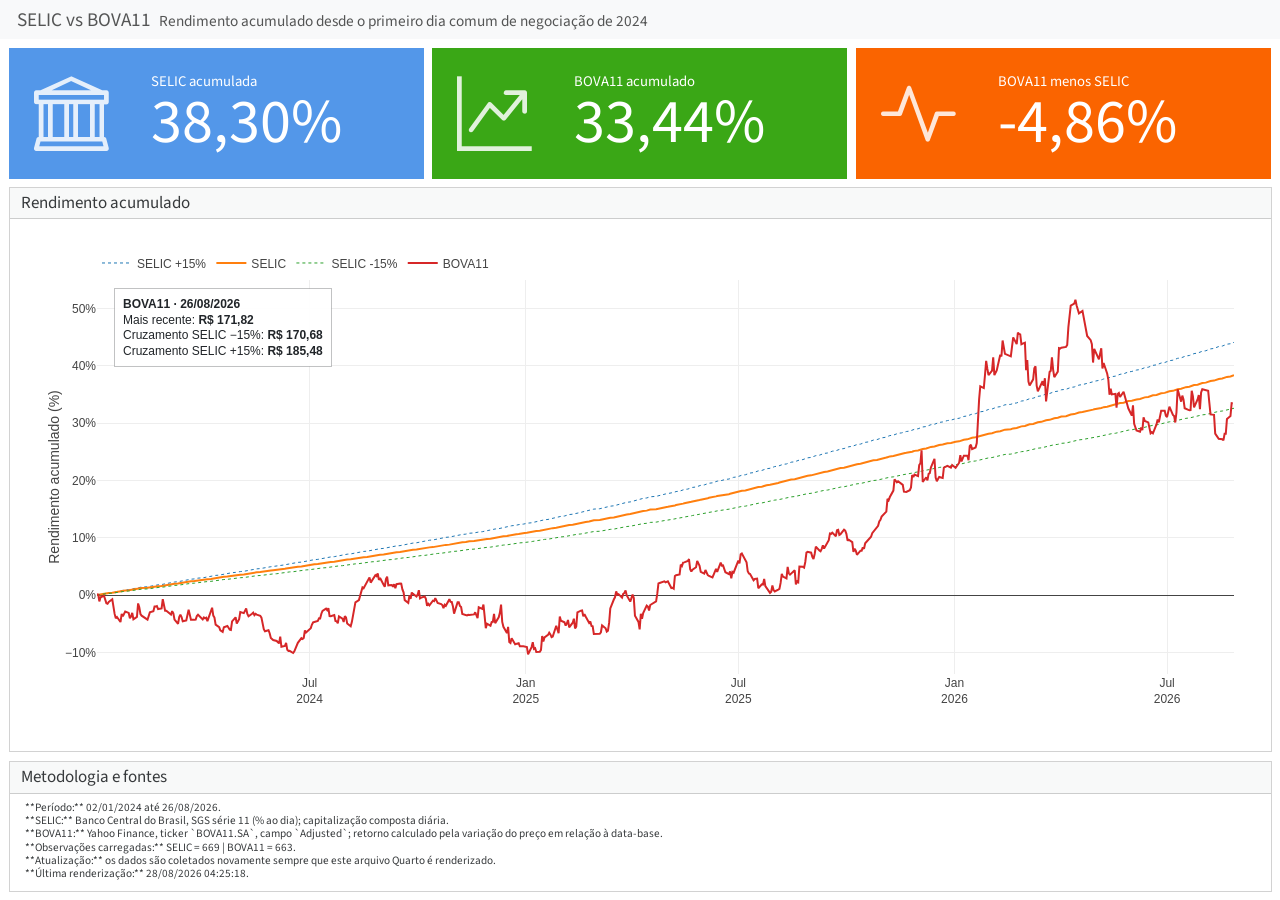
==== commit 8b71efa9: "Built site for gh-pages" ====
--- a/index.html
+++ b/index.html
@@ -104,7 +104,7 @@
 SELIC acumulada
 </p>
 <p class="value-box-value">
-38,23%
+38,30%
 </p>
 </div>
 </div>
@@ -120,7 +120,7 @@
 BOVA11 acumulado
 </p>
 <p class="value-box-value">
-33,49%
+33,44%
 </p>
 </div>
 </div>
@@ -136,7 +136,7 @@
 BOVA11 menos SELIC
 </p>
 <p class="value-box-value">
--4,74%
+-4,86%
 </p>
 </div>
 </div>
@@ -145,14 +145,14 @@
 </div>
 <div class="bslib-grid" style="display: grid; grid-template-columns: minmax(3em, 1fr);
 grid-auto-rows: minmax(0, 1fr);">
-<div class="card cell bslib-card html-fill-container" data-fill="true" data-title="Rendimento acumulado" data-bslib-card-init="" data-require-bs-caller="card()" data-full-screen="false">
+<div class="card cell bslib-card html-fill-container" data-title="Rendimento acumulado" data-fill="true" data-bslib-card-init="" data-require-bs-caller="card()" data-full-screen="false">
 <div class="card-header"><div class="card-title"><span style="display: inline">
 Rendimento acumulado
 </span></div></div>
 <div class="card-body html-fill-item html-fill-container">
 <div class="cell-output-display html-fill-item html-fill-container">
-<div class="plotly html-widget html-fill-item html-fill-container" id="htmlwidget-c49a602a5b0ac82341be" style="width:100%;height:406px;"></div>
-<script type="application/json" data-for="htmlwidget-c49a602a5b0ac82341be">{"x":{"visdat":{"18fd6544c789":["function () ","plotlyVisDat"],"18fd7e87a646":["function () ","data"],"18fd4f5ff2df":["function () ","data"],"18fd49a27dc9":["function () ","data"],"18fdce517c0":["function () ","data"]},"cur_data":"18fdce517c0","attrs":{"18fd7e87a646":{"alpha_stroke":1,"sizes":[10,100],"spans":[1,20],"x":{},"y":{},"type":"scatter","mode":"lines","name":"SELIC +15%","line":{"width":1,"dash":"dot"},"hovertemplate":"<b>SELIC +15%<\/b> <br>Data: %{x|%d/%m/%Y} <br>Acumulado: %{y:.2f}% <extra><\/extra>","inherit":true},"18fd4f5ff2df":{"alpha_stroke":1,"sizes":[10,100],"spans":[1,20],"x":{},"y":{},"type":"scatter","mode":"lines","name":"SELIC","line":{"width":2},"hovertemplate":"<b>SELIC<\/b> <br>Data: %{x|%d/%m/%Y} <br>Acumulado: %{y:.2f}% <extra><\/extra>","inherit":true},"18fd49a27dc9":{"alpha_stroke":1,"sizes":[10,100],"spans":[1,20],"x":{},"y":{},"type":"scatter","mode":"lines","name":"SELIC -15%","line":{"width":1,"dash":"dot"},"hovertemplate":"<b>SELIC -15%<\/b> <br>Data: %{x|%d/%m/%Y} <br>Acumulado: %{y:.2f}% <extra><\/extra>","inherit":true},"18fdce517c0":{"alpha_stroke":1,"sizes":[10,100],"spans":[1,20],"x":{},"y":{},"type":"scatter","mode":"lines","name":"BOVA11","line":{"width":2},"hovertemplate":"<b>BOVA11<\/b> <br>Data: %{x|%d/%m/%Y} <br>Acumulado: %{y:.2f}% <extra><\/extra>","inherit":true}},"layout":{"margin":{"b":60,"l":70,"t":25,"r":20},"xaxis":{"domain":[0,1],"automargin":true,"title":"","type":"date","tickformat":"%b<br>%Y","showgrid":true},"yaxis":{"domain":[0,1],"automargin":true,"title":"Rendimento acumulado (%)","ticksuffix":"%","showgrid":true,"zeroline":true},"legend":{"orientation":"h","x":0,"y":1.0800000000000001},"annotations":[{"xref":"paper","yref":"paper","x":0.014999999999999999,"y":0.97999999999999998,"xanchor":"left","yanchor":"top","align":"left","showarrow":false,"bgcolor":"rgba(255, 255, 255, 0.94)","bordercolor":"rgba(33, 37, 41, 0.28)","borderwidth":1,"borderpad":8,"font":{"size":12,"color":"#212529"},"text":"<b>BOVA11 · 27/08/2026<\/b><br>Mais recente: <b>R$ 172,40<\/b><br>Cruzamento SELIC −15%: <b>R$ 170,60<\/b><br>Cruzamento SELIC +15%: <b>R$ 185,37<\/b>"}],"hovermode":"x","showlegend":true},"source":"A","config":{"modeBarButtonsToAdd":["hoverclosest","hovercompare"],"showSendToCloud":false,"displaylogo":false,"responsive":true},"data":[{"x":["2024-01-02","2024-01-03","2024-01-04","2024-01-05","2024-01-08","2024-01-09","2024-01-10","2024-01-11","2024-01-12","2024-01-15","2024-01-16","2024-01-17","2024-01-18","2024-01-19","2024-01-22","2024-01-23","2024-01-24","2024-01-25","2024-01-26","2024-01-29","2024-01-30","2024-01-31","2024-02-01","2024-02-02","2024-02-05","2024-02-06","2024-02-07","2024-02-08","2024-02-09","2024-02-14","2024-02-15","2024-02-16","2024-02-19","2024-02-20","2024-02-21","2024-02-22","2024-02-23","2024-02-26","2024-02-27","2024-02-28","2024-02-29","2024-03-01","2024-03-04","2024-03-05","2024-03-06","2024-03-07","2024-03-08","2024-03-11","2024-03-12","2024-03-13","2024-03-14","2024-03-15","2024-03-18","2024-03-19","2024-03-20","2024-03-21","2024-03-22","2024-03-25","2024-03-26","2024-03-27","2024-03-28","2024-04-01","2024-04-02","2024-04-03","2024-04-04","2024-04-05","2024-04-08","2024-04-09","2024-04-10","2024-04-11","2024-04-12","2024-04-15","2024-04-16","2024-04-17","2024-04-18","2024-04-19","2024-04-22","2024-04-23","2024-04-24","2024-04-25","2024-04-26","2024-04-29","2024-04-30","2024-05-02","2024-05-03","2024-05-06","2024-05-07","2024-05-08","2024-05-09","2024-05-10","2024-05-13","2024-05-14","2024-05-15","2024-05-16","2024-05-17","2024-05-20","2024-05-21","2024-05-22","2024-05-23","2024-05-24","2024-05-27","2024-05-28","2024-05-29","2024-05-31","2024-06-03","2024-06-04","2024-06-05","2024-06-06","2024-06-07","2024-06-10","2024-06-11","2024-06-12","2024-06-13","2024-06-14","2024-06-17","2024-06-18","2024-06-19","2024-06-20","2024-06-21","2024-06-24","2024-06-25","2024-06-26","2024-06-27","2024-06-28","2024-07-01","2024-07-02","2024-07-03","2024-07-04","2024-07-05","2024-07-08","2024-07-09","2024-07-10","2024-07-11","2024-07-12","2024-07-15","2024-07-16","2024-07-17","2024-07-18","2024-07-19","2024-07-22","2024-07-23","2024-07-24","2024-07-25","2024-07-26","2024-07-29","2024-07-30","2024-07-31","2024-08-01","2024-08-02","2024-08-05","2024-08-06","2024-08-07","2024-08-08","2024-08-09","2024-08-12","2024-08-13","2024-08-14","2024-08-15","2024-08-16","2024-08-19","2024-08-20","2024-08-21","2024-08-22","2024-08-23","2024-08-26","2024-08-27","2024-08-28","2024-08-29","2024-08-30","2024-09-02","2024-09-03","2024-09-04","2024-09-05","2024-09-06","2024-09-09","2024-09-10","2024-09-11","2024-09-12","2024-09-13","2024-09-16","2024-09-17","2024-09-18","2024-09-19","2024-09-20","2024-09-23","2024-09-24","2024-09-25","2024-09-26","2024-09-27","2024-09-30","2024-10-01","2024-10-02","2024-10-03","2024-10-04","2024-10-07","2024-10-08","2024-10-09","2024-10-10","2024-10-11","2024-10-14","2024-10-15","2024-10-16","2024-10-17","2024-10-18","2024-10-21","2024-10-22","2024-10-23","2024-10-24","2024-10-25","2024-10-28","2024-10-29","2024-10-30","2024-10-31","2024-11-01","2024-11-04","2024-11-05","2024-11-06","2024-11-07","2024-11-08","2024-11-11","2024-11-12","2024-11-13","2024-11-14","2024-11-18","2024-11-19","2024-11-21","2024-11-22","2024-11-25","2024-11-26","2024-11-27","2024-11-28","2024-11-29","2024-12-02","2024-12-03","2024-12-04","2024-12-05","2024-12-06","2024-12-09","2024-12-10","2024-12-11","2024-12-12","2024-12-13","2024-12-16","2024-12-17","2024-12-18","2024-12-19","2024-12-20","2024-12-23","2024-12-24","2024-12-26","2024-12-27","2024-12-30","2024-12-31","2025-01-02","2025-01-03","2025-01-06","2025-01-07","2025-01-08","2025-01-09","2025-01-10","2025-01-13","2025-01-14","2025-01-15","2025-01-16","2025-01-17","2025-01-20","2025-01-21","2025-01-22","2025-01-23","2025-01-24","2025-01-27","2025-01-28","2025-01-29","2025-01-30","2025-01-31","2025-02-03","2025-02-04","2025-02-05","2025-02-06","2025-02-07","2025-02-10","2025-02-11","2025-02-12","2025-02-13","2025-02-14","2025-02-17","2025-02-18","2025-02-19","2025-02-20","2025-02-21","2025-02-24","2025-02-25","2025-02-26","2025-02-27","2025-02-28","2025-03-05","2025-03-06","2025-03-07","2025-03-10","2025-03-11","2025-03-12","2025-03-13","2025-03-14","2025-03-17","2025-03-18","2025-03-19","2025-03-20","2025-03-21","2025-03-24","2025-03-25","2025-03-26","2025-03-27","2025-03-28","2025-03-31","2025-04-01","2025-04-02","2025-04-03","2025-04-04","2025-04-07","2025-04-08","2025-04-09","2025-04-10","2025-04-11","2025-04-14","2025-04-15","2025-04-16","2025-04-17","2025-04-22","2025-04-23","2025-04-24","2025-04-25","2025-04-28","2025-04-29","2025-04-30","2025-05-02","2025-05-05","2025-05-06","2025-05-07","2025-05-08","2025-05-09","2025-05-12","2025-05-13","2025-05-14","2025-05-15","2025-05-16","2025-05-19","2025-05-20","2025-05-21","2025-05-22","2025-05-23","2025-05-26","2025-05-27","2025-05-28","2025-05-29","2025-05-30","2025-06-02","2025-06-03","2025-06-04","2025-06-05","2025-06-06","2025-06-09","2025-06-10","2025-06-11","2025-06-12","2025-06-13","2025-06-16","2025-06-17","2025-06-18","2025-06-20","2025-06-23","2025-06-24","2025-06-25","2025-06-26","2025-06-27","2025-06-30","2025-07-01","2025-07-02","2025-07-03","2025-07-04","2025-07-07","2025-07-08","2025-07-09","2025-07-10","2025-07-11","2025-07-14","2025-07-15","2025-07-16","2025-07-17","2025-07-18","2025-07-21","2025-07-22","2025-07-23","2025-07-24","2025-07-25","2025-07-28","2025-07-29","2025-07-30","2025-07-31","2025-08-01","2025-08-04","2025-08-05","2025-08-06","2025-08-07","2025-08-08","2025-08-11","2025-08-12","2025-08-13","2025-08-14","2025-08-15","2025-08-18","2025-08-19","2025-08-20","2025-08-21","2025-08-22","2025-08-25","2025-08-26","2025-08-27","2025-08-28","2025-08-29","2025-09-01","2025-09-02","2025-09-03","2025-09-04","2025-09-05","2025-09-08","2025-09-09","2025-09-10","2025-09-11","2025-09-12","2025-09-15","2025-09-16","2025-09-17","2025-09-18","2025-09-19","2025-09-22","2025-09-23","2025-09-24","2025-09-25","2025-09-26","2025-09-29","2025-09-30","2025-10-01","2025-10-02","2025-10-03","2025-10-06","2025-10-07","2025-10-08","2025-10-09","2025-10-10","2025-10-13","2025-10-14","2025-10-15","2025-10-16","2025-10-17","2025-10-20","2025-10-21","2025-10-22","2025-10-23","2025-10-24","2025-10-27","2025-10-28","2025-10-29","2025-10-30","2025-10-31","2025-11-03","2025-11-04","2025-11-05","2025-11-06","2025-11-07","2025-11-10","2025-11-11","2025-11-12","2025-11-13","2025-11-14","2025-11-17","2025-11-18","2025-11-19","2025-11-21","2025-11-24","2025-11-25","2025-11-26","2025-11-27","2025-11-28","2025-12-01","2025-12-02","2025-12-03","2025-12-04","2025-12-05","2025-12-08","2025-12-09","2025-12-10","2025-12-11","2025-12-12","2025-12-15","2025-12-16","2025-12-17","2025-12-18","2025-12-19","2025-12-22","2025-12-23","2025-12-24","2025-12-26","2025-12-29","2025-12-30","2025-12-31","2026-01-02","2026-01-05","2026-01-06","2026-01-07","2026-01-08","2026-01-09","2026-01-12","2026-01-13","2026-01-14","2026-01-15","2026-01-16","2026-01-19","2026-01-20","2026-01-21","2026-01-22","2026-01-23","2026-01-26","2026-01-27","2026-01-28","2026-01-29","2026-01-30","2026-02-02","2026-02-03","2026-02-04","2026-02-05","2026-02-06","2026-02-09","2026-02-10","2026-02-11","2026-02-12","2026-02-13","2026-02-18","2026-02-19","2026-02-20","2026-02-23","2026-02-24","2026-02-25","2026-02-26","2026-02-27","2026-03-02","2026-03-03","2026-03-04","2026-03-05","2026-03-06","2026-03-09","2026-03-10","2026-03-11","2026-03-12","2026-03-13","2026-03-16","2026-03-17","2026-03-18","2026-03-19","2026-03-20","2026-03-23","2026-03-24","2026-03-25","2026-03-26","2026-03-27","2026-03-30","2026-03-31","2026-04-01","2026-04-02","2026-04-06","2026-04-07","2026-04-08","2026-04-09","2026-04-10","2026-04-13","2026-04-14","2026-04-15","2026-04-16","2026-04-17","2026-04-20","2026-04-22","2026-04-23","2026-04-24","2026-04-27","2026-04-28","2026-04-29","2026-04-30","2026-05-04","2026-05-05","2026-05-06","2026-05-07","2026-05-08","2026-05-11","2026-05-12","2026-05-13","2026-05-14","2026-05-15","2026-05-18","2026-05-19","2026-05-20","2026-05-21","2026-05-22","2026-05-25","2026-05-26","2026-05-27","2026-05-28","2026-05-29","2026-06-01","2026-06-02","2026-06-03","2026-06-05","2026-06-08","2026-06-09","2026-06-10","2026-06-11","2026-06-12","2026-06-15","2026-06-16","2026-06-17","2026-06-18","2026-06-19","2026-06-22","2026-06-23","2026-06-24","2026-06-25","2026-06-26","2026-06-29","2026-06-30","2026-07-01","2026-07-02","2026-07-03","2026-07-06","2026-07-07","2026-07-08","2026-07-09","2026-07-10","2026-07-13","2026-07-14","2026-07-15","2026-07-16","2026-07-17","2026-07-20","2026-07-21","2026-07-22","2026-07-23","2026-07-24","2026-07-27","2026-07-28","2026-07-29","2026-07-30","2026-07-31","2026-08-03","2026-08-04","2026-08-05","2026-08-06","2026-08-07","2026-08-10","2026-08-11","2026-08-12","2026-08-13","2026-08-14","2026-08-17","2026-08-18","2026-08-19","2026-08-20","2026-08-21","2026-08-24","2026-08-25","2026-08-26"],"y":[0,0.050299850000010686,0.10062170065140762,0.15096556157705332,0.20133144240404907,0.25171935276365853,0.30212930229138402,0.35256130062691571,0.40301535741420808,0.45349148230140351,0.50398968494085761,0.55450997498916466,0.60505236210713242,0.65561685595980745,0.70620346621644958,0.75681220255055737,0.80744307463981746,0.85809609216625715,0.908771264816015,0.959468602279545,1.010188114251489,1.060929810430804,1.1096254947513828,1.1583416103202149,1.207078165709673,1.2558351694956793,1.304612630257731,1.3534105565790022,1.4022289570462421,1.4510678402497488,1.4999272147834983,1.5488070892449899,1.597707472235451,1.6466283723595563,1.6955697982257598,1.7445317584459883,1.7935142616358966,1.8425173164146633,1.8915409314051188,1.9405851152336937,1.9896498765305213,2.0387352239292076,2.0878411660671379,2.1369677115851702,2.1861148691279162,2.2352826473435625,2.2844710548839218,2.3336801004044072,2.3829097925641594,2.4321601400258186,2.4814311514557774,2.5307228355240041,2.5800352009040926,2.6293682562733398,2.6787220103126428,2.7259911993697417,2.7732793755146723,2.8205865463742419,2.8679127195781682,2.9152579027593615,2.9626221035537443,3.0100053296003044,3.0574075885410932,3.1048288880212511,3.1522692356889843,3.1997286391955879,3.2472071061953698,3.2947046443457793,3.3422212613073294,3.3897569647435475,3.4373117623211256,3.4848856617098209,3.5324786705824294,3.5800907966148108,3.6277220474859915,3.6753724308780109,3.7230419544760491,3.7707306259683255,3.8184384530461486,3.8661654434039678,3.9139116047392717,3.961676944752663,4.0094614711478354,4.0572651916315472,4.1050881139137205,4.1529302457073189,4.2007915947283943,4.2486721686961655,4.2955011222568,4.3423484655475031,4.3892142057899139,4.4360983502085345,4.4830009060306235,4.5299218804864276,4.5768612808088749,4.6238191142338536,4.6707953879999859,4.717790109348857,4.7648032855247822,4.8118349237749891,4.8588850313495646,4.9059536155013532,4.9530406834861633,5.0001462425625336,5.0472702999919656,5.0944128630387953,5.1415739389700894,5.1887535350559055,5.2359516585691068,5.2831683167854431,5.3304035169834236,5.377657266444543,5.4249295724530544,5.4722204422961473,5.5195298832638207,5.5668579026489837,5.6142045077473295,5.6615697058575138,5.7089535042809745,5.7563559103221111,5.8037769312880831,5.8512165744889852,5.8986748472377961,5.9461517568502815,5.9936473106451906,6.0411615159440597,6.0886943800713587,6.1362459103543925,6.1838161141234043,6.2314049987113931,6.2790125714543983,6.3266388396911637,6.3742838107635249,6.4219474920159989,6.4696298907960879,6.5173310144542071,6.5650508703435797,6.6127894658203417,6.6605468082435628,6.7083229049751498,6.7561177633799181,6.8039313908255954,6.8517637946827445,6.8996149823249135,6.9474849611284624,6.9953737384726846,7.0432813217397623,7.091207718314811,7.1391529355857823,7.1871169809435651,7.2350998617819826,7.2831015854976942,7.3311221594902944,7.3791615911623172,7.4272198879191524,7.4752970571691293,7.5233931063234873,7.5715080427963262,7.6196418740047314,7.6677946073686263,7.7159662503109177,7.7641568102574272,7.8123662946368082,7.8605947108807035,7.9088420664236398,7.957108368703107,8.0053936251594795,8.0536978432360957,8.1020210303791007,8.1503631940377286,8.1987243416640272,8.2471044807130003,8.2955036186425666,8.3439217629135811,8.392358920989885,8.4408151003381278,8.4892903084280249,8.537784552732127,8.5862978407259689,8.6348301798880254,8.6833815776996293,8.7319520416451777,8.7816526921412947,8.8313733063946405,8.8811138924243718,8.9308744582526529,8.9806550119050499,9.0304555614102409,9.080276114800121,9.130116680109932,9.1799772653779783,9.2298578786459391,9.279758527958629,9.3296792213641364,9.3796199669137632,9.4295807726620513,9.4795616466668182,9.5295625969890736,9.5795836316930085,9.6296247588461732,9.6796859865192975,9.7297673227863619,9.779868775724589,9.8299903534144146,9.8801320639395449,9.9302939153870113,9.9804759158469256,10.030678073412776,10.080900396181322,10.131142892252456,10.181405569729415,10.231688436718668,10.281991501329909,10.33231477167616,10.38265825587364,10.433021962041851,10.483405898303568,10.536054970916311,10.588726133500483,10.641419395324318,10.694134765660028,10.746872253783657,10.799631868975183,10.852413620518439,10.905217517701216,10.958043569815105,11.010891786155691,11.063762176022431,11.116654748718615,11.169569513551542,11.222506479832367,11.275465656876104,11.328447054001771,11.381450680532218,11.434476545794254,11.487524659118568,11.540595029839805,11.593687667296471,11.646802580831055,11.699939779789871,11.757604723381872,11.815295912019625,11.873013357648047,11.930757072217505,11.988527067683778,12.046323356008083,12.104145949157099,12.161994859102949,12.219870097823186,12.277771677300787,12.335699609524266,12.393653906487573,12.451634580189999,12.509641642636501,12.567675105837298,12.625734981808201,12.683821282570486,12.741934020150813,12.800073206581388,12.858238853899902,12.916430974149471,12.974649579378733,13.032894681641784,13.091166292998247,13.14946442551317,13.20778909125716,13.266140302306264,13.324518070742043,13.382922408651577,13.441353328127416,13.499810841267637,13.55829496017582,13.616805696961027,13.679875519970672,13.742976270529427,13.806107963803194,13.869270614965432,13.932464239196902,13.995688851685873,14.058944467628073,14.122231102226685,14.185548770692293,14.248897488242992,14.312277270104309,14.375688131509275,14.439130087698329,14.502603153919443,14.566107345428014,14.629642677487006,14.693209165366781,14.756806824345215,14.820435669707658,14.88409571674705,14.947786980763659,15.011509477065458,15.075263220967711,15.139048227793378,15.202864512872859,15.266712091544036,15.330590979152371,15.394501191050837,15.458442742599933,15.522415649167602,15.586419926129508,15.650455588868704,15.71452265277583,15.783188298670538,15.851890015315707,15.920627821659657,15.989401736660664,16.058211779286935,16.12705796851672,16.195940323338164,16.26485886274941,16.3338136057586,16.402804571383864,16.471831778653243,16.540895246604883,16.609994994286872,16.679131040757326,16.74830340508435,16.817512106346076,16.886757163630659,16.956038596036272,17.02535642267117,17.094710662653551,17.164101335111752,17.233528459184104,17.302992054019011,17.37249213877492,17.442028732620319,17.511601854733843,17.581211524304152,17.650857760530009,17.720540582620167,17.790260009793638,17.860016061279396,17.929808756316532,18.00194444633625,18.0741192815095,18.146333283078807,18.218586472298199,18.290878870433264,18.363210498761095,18.435581378570351,18.507991531161245,18.580440977845541,18.652929739946586,18.725457838799279,18.798025295750104,18.870632132157095,18.943278369389944,19.01596402882987,19.08868913186976,19.161453699914063,19.234257754378845,19.307101316691838,19.379984408292348,19.452907050631378,19.52586926517148,19.598871073386931,19.671912496763607,19.744993556799123,19.818114275002632,19.891274672895122,19.964474772009112,20.0377145938889,20.110994160090424,20.185482202280831,20.260011310473757,20.334581507309348,20.409192815440171,20.483845257531261,20.558538856260206,20.633273634317046,20.708049614404395,20.782866819237334,20.857725271543458,20.932624994062927,21.007566009548405,21.08254834076515,21.157572010490906,21.232637041516028,21.307743456643397,21.382891278688486,21.458080530479354,21.533311234856633,21.608583414673518,21.68389709279586,21.759252292102133,21.834649035483281,21.910087345843056,21.985567246097695,22.061088759176172,22.136651908019992,22.212256715583404,22.287903204833281,22.363591398749158,22.439321320323213,22.515092992560323,22.590906438478068,22.666761681106678,22.742658743489105,22.818597648680996,22.894578419750701,22.970601079779307,23.0466656518606,23.122772159101139,23.198920624620179,23.275111071549762,23.351343523034622,23.427618002232322,23.503934532313142,23.580293136460156,23.656693837869238,23.733136659748997,23.809621625320894,23.886148757819168,23.96271808049087,24.039329616595818,24.11598338940674,24.192679422209189,24.269417738301449,24.346198360994766,24.423021313613177,24.499886619493601,24.576794301985796,24.653744384452438,24.730736890269046,24.807771842824039,24.884849265518699,24.961969181767291,25.039131614996911,25.116336588647567,25.193584126172265,25.270874251036908,25.348206986720225,25.425582356714102,25.50300038452319,25.580461093665193,25.657964507670755,25.735510650083476,25.813099544459991,25.890731214369861,25.96840568339568,26.046122975133009,26.123883113190413,26.201686121189589,26.279532022765075,26.357420841564551,26.435352601248713,26.513327325491328,26.591345037979153,26.669405762412048,26.747509522502956,26.825656341977794,26.9038462445757,26.982079254048816,27.060355394162382,27.138674688694756,27.217037161437382,27.295442836194873,27.373891736784916,27.452383887038319,27.530919310799099,27.609498031924325,27.688120074284331,27.76678546176251,27.845494218255453,27.924246367672929,28.00304193393788,28.081880940986501,28.160763412768087,28.239689373245191,28.318658846393589,28.397671856202177,28.47672842667324,28.555828581822155,28.634972345677635,28.714159742281517,28.793390795689042,28.872665529968646,28.951983969201979,29.031346137484043,29.110752058923111,29.19020175764074,29.26969525777174,29.349232583464321,29.428813758879929,29.508438808193358,29.588107755592713,29.667820625279447,29.74757744146839,29.827378228387641,29.907223010278766,29.987111811396556,30.067044656009326,30.14702156839866,30.227042572859521,30.307107693700384,30.387216955242994,30.467370381822619,30.547567997787841,30.627809827500684,30.708095895336697,30.788426225684798,30.86880084294727,30.949219771540008,31.029683035892273,31.110190660446801,31.190742669659805,31.271339088001049,31.351979939953683,31.432665250014377,31.513395042693354,31.594169342514352,31.67498817401459,31.755851561744834,31.836759530269351,31.917712104166011,31.998709308026154,32.079751166454777,32.160837704070346,32.241968945505022,32.323144915404363,32.404365638427691,32.485631139247801,32.566941442551226,32.648296573037918,32.729696555421626,32.811141414429599,32.892631174802801,32.974165861295788,33.055745498676806,33.13737011172767,33.219039725243995,33.300754364034908,33.382514052923391,33.464318816745887,33.546168680352771,33.628063668607965,33.710003806389103,33.791989118587622,33.874019630108606,33.956095365870873,34.038216350807055,34.120382609863434,34.202594168000068,34.284851050190852,34.367153281423342,34.449500886698949,34.531893891032787,34.614332319453872,34.696816197004949,34.779345548742512,34.861920399736995,34.944540775072596,35.025909679569608,35.107322739716324,35.188779979474283,35.270281422817924,35.351827093734848,35.433417016225548,35.515051214303568,35.596729711995501,35.678452533341037,35.760219702392781,35.842031243216496,35.923887179890926,36.005787536507988,36.087732337172532,36.169721606002653,36.251755367129356,36.333833644696881,36.415956462862525,36.498123845796663,36.580335817682808,36.662592402717664,36.744893625110933,36.827239509085516,36.909630078877534,36.992065358736113,37.074545372923687,37.157070145715785,37.23963970140106,37.320935669001607,37.402275048648868,37.483657863524861,37.565084136823991,37.646553891753065,37.728067151531256,37.809623939390171,37.891224278573816,37.972868192338581,38.054555703953284,38.136286836699213,38.218061613870034,38.299880058771826,38.381742194723202,38.463648045055201,38.545597633111278,38.627590982247348,38.709628115831862,38.791709057245761,38.873833829882322,38.956002457147463,39.038214962459605,39.12047136924955,39.202771700960746,39.285115981049053,39.367504232982959,39.449936480243366,39.5324127463238,39.614933054730336,39.697497428981585,39.780105892608688,39.862758469155317,39.945455182177845,40.026849579239631,40.108286733592074,40.189766667696126,40.271289404024309,40.352854965061148,40.43446337330284,40.516114651257482,40.597808821444929,40.679545906396918,40.761325928656987,40.843148910780585,40.925014875334909,41.006923844899063,41.08887584206402,41.170870889432635,41.25290900961955,41.334990225251396,41.417114558966631,41.499282033415597,41.58149267126057,41.663746495175729,41.746043527847092,41.828383791972712,41.910767310262493,41.993194105438221,42.075664200233746,42.158177617394763,42.240734379678962,42.323334509855961,42.405978030707338,42.488664965026636,42.571395335619421,42.654169165303173,42.736986476907397,42.819847293273604,42.901377026385305,42.982948877757146,43.064562869147416,43.146219022325617,43.22791735907257,43.30965790118028,43.391440670452042,43.473265688702412,43.555132977757211,43.637042559453548,43.718994455639766,43.800988688175572,43.883025278931875,43.965104249791004,44.047225622646458],"type":"scatter","mode":"lines","name":"SELIC +15%","line":{"color":"rgba(31,119,180,1)","width":1,"dash":"dot"},"hovertemplate":["<b>SELIC +15%<\/b> <br>Data: %{x|%d/%m/%Y} <br>Acumulado: %{y:.2f}% <extra><\/extra>","<b>SELIC +15%<\/b> <br>Data: %{x|%d/%m/%Y} <br>Acumulado: %{y:.2f}% <extra><\/extra>","<b>SELIC +15%<\/b> <br>Data: %{x|%d/%m/%Y} <br>Acumulado: %{y:.2f}% <extra><\/extra>","<b>SELIC +15%<\/b> <br>Data: %{x|%d/%m/%Y} <br>Acumulado: %{y:.2f}% <extra><\/extra>","<b>SELIC +15%<\/b> <br>Data: %{x|%d/%m/%Y} <br>Acumulado: %{y:.2f}% <extra><\/extra>","<b>SELIC +15%<\/b> <br>Data: %{x|%d/%m/%Y} <br>Acumulado: %{y:.2f}% <extra><\/extra>","<b>SELIC +15%<\/b> <br>Data: %{x|%d/%m/%Y} <br>Acumulado: %{y:.2f}% <extra><\/extra>","<b>SELIC +15%<\/b> <br>Data: %{x|%d/%m/%Y} <br>Acumulado: %{y:.2f}% <extra><\/extra>","<b>SELIC +15%<\/b> <br>Data: %{x|%d/%m/%Y} <br>Acumulado: %{y:.2f}% <extra><\/extra>","<b>SELIC +15%<\/b> <br>Data: %{x|%d/%m/%Y} <br>Acumulado: %{y:.2f}% <extra><\/extra>","<b>SELIC +15%<\/b> <br>Data: %{x|%d/%m/%Y} <br>Acumulado: %{y:.2f}% <extra><\/extra>","<b>SELIC +15%<\/b> <br>Data: %{x|%d/%m/%Y} <br>Acumulado: %{y:.2f}% <extra><\/extra>","<b>SELIC +15%<\/b> <br>Data: %{x|%d/%m/%Y} <br>Acumulado: %{y:.2f}% <extra><\/extra>","<b>SELIC +15%<\/b> <br>Data: %{x|%d/%m/%Y} <br>Acumulado: %{y:.2f}% <extra><\/extra>","<b>SELIC +15%<\/b> <br>Data: %{x|%d/%m/%Y} <br>Acumulado: %{y:.2f}% <extra><\/extra>","<b>SELIC +15%<\/b> <br>Data: %{x|%d/%m/%Y} <br>Acumulado: %{y:.2f}% <extra><\/extra>","<b>SELIC +15%<\/b> <br>Data: %{x|%d/%m/%Y} <br>Acumulado: %{y:.2f}% <extra><\/extra>","<b>SELIC +15%<\/b> <br>Data: %{x|%d/%m/%Y} <br>Acumulado: %{y:.2f}% <extra><\/extra>","<b>SELIC +15%<\/b> <br>Data: %{x|%d/%m/%Y} <br>Acumulado: %{y:.2f}% <extra><\/extra>","<b>SELIC +15%<\/b> <br>Data: %{x|%d/%m/%Y} <br>Acumulado: %{y:.2f}% <extra><\/extra>","<b>SELIC +15%<\/b> <br>Data: %{x|%d/%m/%Y} <br>Acumulado: %{y:.2f}% <extra><\/extra>","<b>SELIC +15%<\/b> <br>Data: %{x|%d/%m/%Y} <br>Acumulado: %{y:.2f}% <extra><\/extra>","<b>SELIC +15%<\/b> <br>Data: %{x|%d/%m/%Y} <br>Acumulado: %{y:.2f}% <extra><\/extra>","<b>SELIC +15%<\/b> <br>Data: %{x|%d/%m/%Y} <br>Acumulado: %{y:.2f}% <extra><\/extra>","<b>SELIC +15%<\/b> <br>Data: %{x|%d/%m/%Y} <br>Acumulado: %{y:.2f}% <extra><\/extra>","<b>SELIC +15%<\/b> <br>Data: %{x|%d/%m/%Y} <br>Acumulado: %{y:.2f}% <extra><\/extra>","<b>SELIC +15%<\/b> <br>Data: %{x|%d/%m/%Y} <br>Acumulado: %{y:.2f}% <extra><\/extra>","<b>SELIC +15%<\/b> <br>Data: %{x|%d/%m/%Y} <br>Acumulado: %{y:.2f}% <extra><\/extra>","<b>SELIC +15%<\/b> <br>Data: %{x|%d/%m/%Y} <br>Acumulado: %{y:.2f}% <extra><\/extra>","<b>SELIC +15%<\/b> <br>Data: %{x|%d/%m/%Y} <br>Acumulado: %{y:.2f}% <extra><\/extra>","<b>SELIC +15%<\/b> <br>Data: %{x|%d/%m/%Y} <br>Acumulado: %{y:.2f}% <extra><\/extra>","<b>SELIC +15%<\/b> <br>Data: %{x|%d/%m/%Y} <br>Acumulado: %{y:.2f}% <extra><\/extra>","<b>SELIC +15%<\/b> <br>Data: %{x|%d/%m/%Y} <br>Acumulado: %{y:.2f}% <extra><\/extra>","<b>SELIC +15%<\/b> <br>Data: %{x|%d/%m/%Y} <br>Acumulado: %{y:.2f}% <extra><\/extra>","<b>SELIC +15%<\/b> <br>Data: %{x|%d/%m/%Y} <br>Acumulado: %{y:.2f}% <extra><\/extra>","<b>SELIC +15%<\/b> <br>Data: %{x|%d/%m/%Y} <br>Acumulado: %{y:.2f}% <extra><\/extra>","<b>SELIC +15%<\/b> <br>Data: %{x|%d/%m/%Y} <br>Acumulado: %{y:.2f}% <extra><\/extra>","<b>SELIC +15%<\/b> <br>Data: %{x|%d/%m/%Y} <br>Acumulado: %{y:.2f}% <extra><\/extra>","<b>SELIC +15%<\/b> <br>Data: %{x|%d/%m/%Y} <br>Acumulado: %{y:.2f}% <extra><\/extra>","<b>SELIC +15%<\/b> <br>Data: %{x|%d/%m/%Y} <br>Acumulado: %{y:.2f}% <extra><\/extra>","<b>SELIC +15%<\/b> <br>Data: %{x|%d/%m/%Y} <br>Acumulado: %{y:.2f}% <extra><\/extra>","<b>SELIC +15%<\/b> <br>Data: %{x|%d/%m/%Y} <br>Acumulado: %{y:.2f}% <extra><\/extra>","<b>SELIC +15%<\/b> <br>Data: %{x|%d/%m/%Y} <br>Acumulado: %{y:.2f}% <extra><\/extra>","<b>SELIC +15%<\/b> <br>Data: %{x|%d/%m/%Y} <br>Acumulado: %{y:.2f}% <extra><\/extra>","<b>SELIC +15%<\/b> <br>Data: %{x|%d/%m/%Y} <br>Acumulado: %{y:.2f}% <extra><\/extra>","<b>SELIC +15%<\/b> <br>Data: %{x|%d/%m/%Y} <br>Acumulado: %{y:.2f}% <extra><\/extra>","<b>SELIC +15%<\/b> <br>Data: %{x|%d/%m/%Y} <br>Acumulado: %{y:.2f}% <extra><\/extra>","<b>SELIC +15%<\/b> <br>Data: %{x|%d/%m/%Y} <br>Acumulado: %{y:.2f}% <extra><\/extra>","<b>SELIC +15%<\/b> <br>Data: %{x|%d/%m/%Y} <br>Acumulado: %{y:.2f}% <extra><\/extra>","<b>SELIC +15%<\/b> <br>Data: %{x|%d/%m/%Y} <br>Acumulado: %{y:.2f}% <extra><\/extra>","<b>SELIC +15%<\/b> <br>Data: %{x|%d/%m/%Y} <br>Acumulado: %{y:.2f}% <extra><\/extra>","<b>SELIC +15%<\/b> <br>Data: %{x|%d/%m/%Y} <br>Acumulado: %{y:.2f}% <extra><\/extra>","<b>SELIC +15%<\/b> <br>Data: %{x|%d/%m/%Y} <br>Acumulado: %{y:.2f}% <extra><\/extra>","<b>SELIC +15%<\/b> <br>Data: %{x|%d/%m/%Y} <br>Acumulado: %{y:.2f}% <extra><\/extra>","<b>SELIC +15%<\/b> <br>Data: %{x|%d/%m/%Y} <br>Acumulado: %{y:.2f}% <extra><\/extra>","<b>SELIC +15%<\/b> <br>Data: %{x|%d/%m/%Y} <br>Acumulado: %{y:.2f}% <extra><\/extra>","<b>SELIC +15%<\/b> <br>Data: %{x|%d/%m/%Y} <br>Acumulado: %{y:.2f}% <extra><\/extra>","<b>SELIC +15%<\/b> <br>Data: %{x|%d/%m/%Y} <br>Acumulado: %{y:.2f}% <extra><\/extra>","<b>SELIC +15%<\/b> <br>Data: %{x|%d/%m/%Y} <br>Acumulado: %{y:.2f}% <extra><\/extra>","<b>SELIC +15%<\/b> <br>Data: %{x|%d/%m/%Y} <br>Acumulado: %{y:.2f}% <extra><\/extra>","<b>SELIC +15%<\/b> <br>Data: %{x|%d/%m/%Y} <br>Acumulado: %{y:.2f}% <extra><\/extra>","<b>SELIC +15%<\/b> <br>Data: %{x|%d/%m/%Y} <br>Acumulado: %{y:.2f}% <extra><\/extra>","<b>SELIC +15%<\/b> <br>Data: %{x|%d/%m/%Y} <br>Acumulado: %{y:.2f}% <extra><\/extra>","<b>SELIC +15%<\/b> <br>Data: %{x|%d/%m/%Y} <br>Acumulado: %{y:.2f}% <extra><\/extra>","<b>SELIC +15%<\/b> <br>Data: %{x|%d/%m/%Y} <br>Acumulado: %{y:.2f}% <extra><\/extra>","<b>SELIC +15%<\/b> <br>Data: %{x|%d/%m/%Y} <br>Acumulado: %{y:.2f}% <extra><\/extra>","<b>SELIC +15%<\/b> <br>Data: %{x|%d/%m/%Y} <br>Acumulado: %{y:.2f}% <extra><\/extra>","<b>SELIC +15%<\/b> <br>Data: %{x|%d/%m/%Y} <br>Acumulado: %{y:.2f}% <extra><\/extra>","<b>SELIC +15%<\/b> <br>Data: %{x|%d/%m/%Y} <br>Acumulado: %{y:.2f}% <extra><\/extra>","<b>SELIC +15%<\/b> <br>Data: %{x|%d/%m/%Y} <br>Acumulado: %{y:.2f}% <extra><\/extra>","<b>SELIC +15%<\/b> <br>Data: %{x|%d/%m/%Y} <br>Acumulado: %{y:.2f}% <extra><\/extra>","<b>SELIC +15%<\/b> <br>Data: %{x|%d/%m/%Y} <br>Acumulado: %{y:.2f}% <extra><\/extra>","<b>SELIC +15%<\/b> <br>Data: %{x|%d/%m/%Y} <br>Acumulado: %{y:.2f}% <extra><\/extra>","<b>SELIC +15%<\/b> <br>Data: %{x|%d/%m/%Y} <br>Acumulado: %{y:.2f}% <extra><\/extra>","<b>SELIC +15%<\/b> <br>Data: %{x|%d/%m/%Y} <br>Acumulado: %{y:.2f}% <extra><\/extra>","<b>SELIC +15%<\/b> <br>Data: %{x|%d/%m/%Y} <br>Acumulado: %{y:.2f}% <extra><\/extra>","<b>SELIC +15%<\/b> <br>Data: %{x|%d/%m/%Y} <br>Acumulado: %{y:.2f}% <extra><\/extra>","<b>SELIC +15%<\/b> <br>Data: %{x|%d/%m/%Y} <br>Acumulado: %{y:.2f}% <extra><\/extra>","<b>SELIC +15%<\/b> <br>Data: %{x|%d/%m/%Y} <br>Acumulado: %{y:.2f}% <extra><\/extra>","<b>SELIC +15%<\/b> <br>Data: %{x|%d/%m/%Y} <br>Acumulado: %{y:.2f}% <extra><\/extra>","<b>SELIC +15%<\/b> <br>Data: %{x|%d/%m/%Y} <br>Acumulado: %{y:.2f}% <extra><\/extra>","<b>SELIC +15%<\/b> <br>Data: %{x|%d/%m/%Y} <br>Acumulado: %{y:.2f}% <extra><\/extra>","<b>SELIC +15%<\/b> <br>Data: %{x|%d/%m/%Y} <br>Acumulado: %{y:.2f}% <extra><\/extra>","<b>SELIC +15%<\/b> <br>Data: %{x|%d/%m/%Y} <br>Acumulado: %{y:.2f}% <extra><\/extra>","<b>SELIC +15%<\/b> <br>Data: %{x|%d/%m/%Y} <br>Acumulado: %{y:.2f}% <extra><\/extra>","<b>SELIC +15%<\/b> <br>Data: %{x|%d/%m/%Y} <br>Acumulado: %{y:.2f}% <extra><\/extra>","<b>SELIC +15%<\/b> <br>Data: %{x|%d/%m/%Y} <br>Acumulado: %{y:.2f}% <extra><\/extra>","<b>SELIC +15%<\/b> <br>Data: %{x|%d/%m/%Y} <br>Acumulado: %{y:.2f}% <extra><\/extra>","<b>SELIC +15%<\/b> <br>Data: %{x|%d/%m/%Y} <br>Acumulado: %{y:.2f}% <extra><\/extra>","<b>SELIC +15%<\/b> <br>Data: %{x|%d/%m/%Y} <br>Acumulado: %{y:.2f}% <extra><\/extra>","<b>SELIC +15%<\/b> <br>Data: %{x|%d/%m/%Y} <br>Acumulado: %{y:.2f}% <extra><\/extra>","<b>SELIC +15%<\/b> <br>Data: %{x|%d/%m/%Y} <br>Acumulado: %{y:.2f}% <extra><\/extra>","<b>SELIC +15%<\/b> <br>Data: %{x|%d/%m/%Y} <br>Acumulado: %{y:.2f}% <extra><\/extra>","<b>SELIC +15%<\/b> <br>Data: %{x|%d/%m/%Y} <br>Acumulado: %{y:.2f}% <extra><\/extra>","<b>SELIC +15%<\/b> <br>Data: %{x|%d/%m/%Y} <br>Acumulado: %{y:.2f}% <extra><\/extra>","<b>SELIC +15%<\/b> <br>Data: %{x|%d/%m/%Y} <br>Acumulado: %{y:.2f}% <extra><\/extra>","<b>SELIC +15%<\/b> <br>Data: %{x|%d/%m/%Y} <br>Acumulado: %{y:.2f}% <extra><\/extra>","<b>SELIC +15%<\/b> <br>Data: %{x|%d/%m/%Y} <br>Acumulado: %{y:.2f}% <extra><\/extra>","<b>SELIC +15%<\/b> <br>Data: %{x|%d/%m/%Y} <br>Acumulado: %{y:.2f}% <extra><\/extra>","<b>SELIC +15%<\/b> <br>Data: %{x|%d/%m/%Y} <br>Acumulado: %{y:.2f}% <extra><\/extra>","<b>SELIC +15%<\/b> <br>Data: %{x|%d/%m/%Y} <br>Acumulado: %{y:.2f}% <extra><\/extra>","<b>SELIC +15%<\/b> <br>Data: %{x|%d/%m/%Y} <br>Acumulado: %{y:.2f}% <extra><\/extra>","<b>SELIC +15%<\/b> <br>Data: %{x|%d/%m/%Y} <br>Acumulado: %{y:.2f}% <extra><\/extra>","<b>SELIC +15%<\/b> <br>Data: %{x|%d/%m/%Y} <br>Acumulado: %{y:.2f}% <extra><\/extra>","<b>SELIC +15%<\/b> <br>Data: %{x|%d/%m/%Y} <br>Acumulado: %{y:.2f}% <extra><\/extra>","<b>SELIC +15%<\/b> <br>Data: %{x|%d/%m/%Y} <br>Acumulado: %{y:.2f}% <extra><\/extra>","<b>SELIC +15%<\/b> <br>Data: %{x|%d/%m/%Y} <br>Acumulado: %{y:.2f}% <extra><\/extra>","<b>SELIC +15%<\/b> <br>Data: %{x|%d/%m/%Y} <br>Acumulado: %{y:.2f}% <extra><\/extra>","<b>SELIC +15%<\/b> <br>Data: %{x|%d/%m/%Y} <br>Acumulado: %{y:.2f}% <extra><\/extra>","<b>SELIC +15%<\/b> <br>Data: %{x|%d/%m/%Y} <br>Acumulado: %{y:.2f}% <extra><\/extra>","<b>SELIC +15%<\/b> <br>Data: %{x|%d/%m/%Y} <br>Acumulado: %{y:.2f}% <extra><\/extra>","<b>SELIC +15%<\/b> <br>Data: %{x|%d/%m/%Y} <br>Acumulado: %{y:.2f}% <extra><\/extra>","<b>SELIC +15%<\/b> <br>Data: %{x|%d/%m/%Y} <br>Acumulado: %{y:.2f}% <extra><\/extra>","<b>SELIC +15%<\/b> <br>Data: %{x|%d/%m/%Y} <br>Acumulado: %{y:.2f}% <extra><\/extra>","<b>SELIC +15%<\/b> <br>Data: %{x|%d/%m/%Y} <br>Acumulado: %{y:.2f}% <extra><\/extra>","<b>SELIC +15%<\/b> <br>Data: %{x|%d/%m/%Y} <br>Acumulado: %{y:.2f}% <extra><\/extra>","<b>SELIC +15%<\/b> <br>Data: %{x|%d/%m/%Y} <br>Acumulado: %{y:.2f}% <extra><\/extra>","<b>SELIC +15%<\/b> <br>Data: %{x|%d/%m/%Y} <br>Acumulado: %{y:.2f}% <extra><\/extra>","<b>SELIC +15%<\/b> <br>Data: %{x|%d/%m/%Y} <br>Acumulado: %{y:.2f}% <extra><\/extra>","<b>SELIC +15%<\/b> <br>Data: %{x|%d/%m/%Y} <br>Acumulado: %{y:.2f}% <extra><\/extra>","<b>SELIC +15%<\/b> <br>Data: %{x|%d/%m/%Y} <br>Acumulado: %{y:.2f}% <extra><\/extra>","<b>SELIC +15%<\/b> <br>Data: %{x|%d/%m/%Y} <br>Acumulado: %{y:.2f}% <extra><\/extra>","<b>SELIC +15%<\/b> <br>Data: %{x|%d/%m/%Y} <br>Acumulado: %{y:.2f}% <extra><\/extra>","<b>SELIC +15%<\/b> <br>Data: %{x|%d/%m/%Y} <br>Acumulado: %{y:.2f}% <extra><\/extra>","<b>SELIC +15%<\/b> <br>Data: %{x|%d/%m/%Y} <br>Acumulado: %{y:.2f}% <extra><\/extra>","<b>SELIC +15%<\/b> <br>Data: %{x|%d/%m/%Y} <br>Acumulado: %{y:.2f}% <extra><\/extra>","<b>SELIC +15%<\/b> <br>Data: %{x|%d/%m/%Y} <br>Acumulado: %{y:.2f}% <extra><\/extra>","<b>SELIC +15%<\/b> <br>Data: %{x|%d/%m/%Y} <br>Acumulado: %{y:.2f}% <extra><\/extra>","<b>SELIC +15%<\/b> <br>Data: %{x|%d/%m/%Y} <br>Acumulado: %{y:.2f}% <extra><\/extra>","<b>SELIC +15%<\/b> <br>Data: %{x|%d/%m/%Y} <br>Acumulado: %{y:.2f}% <extra><\/extra>","<b>SELIC +15%<\/b> <br>Data: %{x|%d/%m/%Y} <br>Acumulado: %{y:.2f}% <extra><\/extra>","<b>SELIC +15%<\/b> <br>Data: %{x|%d/%m/%Y} <br>Acumulado: %{y:.2f}% <extra><\/extra>","<b>SELIC +15%<\/b> <br>Data: %{x|%d/%m/%Y} <br>Acumulado: %{y:.2f}% <extra><\/extra>","<b>SELIC +15%<\/b> <br>Data: %{x|%d/%m/%Y} <br>Acumulado: %{y:.2f}% <extra><\/extra>","<b>SELIC +15%<\/b> <br>Data: %{x|%d/%m/%Y} <br>Acumulado: %{y:.2f}% <extra><\/extra>","<b>SELIC +15%<\/b> <br>Data: %{x|%d/%m/%Y} <br>Acumulado: %{y:.2f}% <extra><\/extra>","<b>SELIC +15%<\/b> <br>Data: %{x|%d/%m/%Y} <br>Acumulado: %{y:.2f}% <extra><\/extra>","<b>SELIC +15%<\/b> <br>Data: %{x|%d/%m/%Y} <br>Acumulado: %{y:.2f}% <extra><\/extra>","<b>SELIC +15%<\/b> <br>Data: %{x|%d/%m/%Y} <br>Acumulado: %{y:.2f}% <extra><\/extra>","<b>SELIC +15%<\/b> <br>Data: %{x|%d/%m/%Y} <br>Acumulado: %{y:.2f}% <extra><\/extra>","<b>SELIC +15%<\/b> <br>Data: %{x|%d/%m/%Y} <br>Acumulado: %{y:.2f}% <extra><\/extra>","<b>SELIC +15%<\/b> <br>Data: %{x|%d/%m/%Y} <br>Acumulado: %{y:.2f}% <extra><\/extra>","<b>SELIC +15%<\/b> <br>Data: %{x|%d/%m/%Y} <br>Acumulado: %{y:.2f}% <extra><\/extra>","<b>SELIC +15%<\/b> <br>Data: %{x|%d/%m/%Y} <br>Acumulado: %{y:.2f}% <extra><\/extra>","<b>SELIC +15%<\/b> <br>Data: %{x|%d/%m/%Y} <br>Acumulado: %{y:.2f}% <extra><\/extra>","<b>SELIC +15%<\/b> <br>Data: %{x|%d/%m/%Y} <br>Acumulado: %{y:.2f}% <extra><\/extra>","<b>SELIC +15%<\/b> <br>Data: %{x|%d/%m/%Y} <br>Acumulado: %{y:.2f}% <extra><\/extra>","<b>SELIC +15%<\/b> <br>Data: %{x|%d/%m/%Y} <br>Acumulado: %{y:.2f}% <extra><\/extra>","<b>SELIC +15%<\/b> <br>Data: %{x|%d/%m/%Y} <br>Acumulado: %{y:.2f}% <extra><\/extra>","<b>SELIC +15%<\/b> <br>Data: %{x|%d/%m/%Y} <br>Acumulado: %{y:.2f}% <extra><\/extra>","<b>SELIC +15%<\/b> <br>Data: %{x|%d/%m/%Y} <br>Acumulado: %{y:.2f}% <extra><\/extra>","<b>SELIC +15%<\/b> <br>Data: %{x|%d/%m/%Y} <br>Acumulado: %{y:.2f}% <extra><\/extra>","<b>SELIC +15%<\/b> <br>Data: %{x|%d/%m/%Y} <br>Acumulado: %{y:.2f}% <extra><\/extra>","<b>SELIC +15%<\/b> <br>Data: %{x|%d/%m/%Y} <br>Acumulado: %{y:.2f}% <extra><\/extra>","<b>SELIC +15%<\/b> <br>Data: %{x|%d/%m/%Y} <br>Acumulado: %{y:.2f}% <extra><\/extra>","<b>SELIC +15%<\/b> <br>Data: %{x|%d/%m/%Y} <br>Acumulado: %{y:.2f}% <extra><\/extra>","<b>SELIC +15%<\/b> <br>Data: %{x|%d/%m/%Y} <br>Acumulado: %{y:.2f}% <extra><\/extra>","<b>SELIC +15%<\/b> <br>Data: %{x|%d/%m/%Y} <br>Acumulado: %{y:.2f}% <extra><\/extra>","<b>SELIC +15%<\/b> <br>Data: %{x|%d/%m/%Y} <br>Acumulado: %{y:.2f}% <extra><\/extra>","<b>SELIC +15%<\/b> <br>Data: %{x|%d/%m/%Y} <br>Acumulado: %{y:.2f}% <extra><\/extra>","<b>SELIC +15%<\/b> <br>Data: %{x|%d/%m/%Y} <br>Acumulado: %{y:.2f}% <extra><\/extra>","<b>SELIC +15%<\/b> <br>Data: %{x|%d/%m/%Y} <br>Acumulado: %{y:.2f}% <extra><\/extra>","<b>SELIC +15%<\/b> <br>Data: %{x|%d/%m/%Y} <br>Acumulado: %{y:.2f}% <extra><\/extra>","<b>SELIC +15%<\/b> <br>Data: %{x|%d/%m/%Y} <br>Acumulado: %{y:.2f}% <extra><\/extra>","<b>SELIC +15%<\/b> <br>Data: %{x|%d/%m/%Y} <br>Acumulado: %{y:.2f}% <extra><\/extra>","<b>SELIC +15%<\/b> <br>Data: %{x|%d/%m/%Y} <br>Acumulado: %{y:.2f}% <extra><\/extra>","<b>SELIC +15%<\/b> <br>Data: %{x|%d/%m/%Y} <br>Acumulado: %{y:.2f}% <extra><\/extra>","<b>SELIC +15%<\/b> <br>Data: %{x|%d/%m/%Y} <br>Acumulado: %{y:.2f}% <extra><\/extra>","<b>SELIC +15%<\/b> <br>Data: %{x|%d/%m/%Y} <br>Acumulado: %{y:.2f}% <extra><\/extra>","<b>SELIC +15%<\/b> <br>Data: %{x|%d/%m/%Y} <br>Acumulado: %{y:.2f}% <extra><\/extra>","<b>SELIC +15%<\/b> <br>Data: %{x|%d/%m/%Y} <br>Acumulado: %{y:.2f}% <extra><\/extra>","<b>SELIC +15%<\/b> <br>Data: %{x|%d/%m/%Y} <br>Acumulado: %{y:.2f}% <extra><\/extra>","<b>SELIC +15%<\/b> <br>Data: %{x|%d/%m/%Y} <br>Acumulado: %{y:.2f}% <extra><\/extra>","<b>SELIC +15%<\/b> <br>Data: %{x|%d/%m/%Y} <br>Acumulado: %{y:.2f}% <extra><\/extra>","<b>SELIC +15%<\/b> <br>Data: %{x|%d/%m/%Y} <br>Acumulado: %{y:.2f}% <extra><\/extra>","<b>SELIC +15%<\/b> <br>Data: %{x|%d/%m/%Y} <br>Acumulado: %{y:.2f}% <extra><\/extra>","<b>SELIC +15%<\/b> <br>Data: %{x|%d/%m/%Y} <br>Acumulado: %{y:.2f}% <extra><\/extra>","<b>SELIC +15%<\/b> <br>Data: %{x|%d/%m/%Y} <br>Acumulado: %{y:.2f}% <extra><\/extra>","<b>SELIC +15%<\/b> <br>Data: %{x|%d/%m/%Y} <br>Acumulado: %{y:.2f}% <extra><\/extra>","<b>SELIC +15%<\/b> <br>Data: %{x|%d/%m/%Y} <br>Acumulado: %{y:.2f}% <extra><\/extra>","<b>SELIC +15%<\/b> <br>Data: %{x|%d/%m/%Y} <br>Acumulado: %{y:.2f}% <extra><\/extra>","<b>SELIC +15%<\/b> <br>Data: %{x|%d/%m/%Y} <br>Acumulado: %{y:.2f}% <extra><\/extra>","<b>SELIC +15%<\/b> <br>Data: %{x|%d/%m/%Y} <br>Acumulado: %{y:.2f}% <extra><\/extra>","<b>SELIC +15%<\/b> <br>Data: %{x|%d/%m/%Y} <br>Acumulado: %{y:.2f}% <extra><\/extra>","<b>SELIC +15%<\/b> <br>Data: %{x|%d/%m/%Y} <br>Acumulado: %{y:.2f}% <extra><\/extra>","<b>SELIC +15%<\/b> <br>Data: %{x|%d/%m/%Y} <br>Acumulado: %{y:.2f}% <extra><\/extra>","<b>SELIC +15%<\/b> <br>Data: %{x|%d/%m/%Y} <br>Acumulado: %{y:.2f}% <extra><\/extra>","<b>SELIC +15%<\/b> <br>Data: %{x|%d/%m/%Y} <br>Acumulado: %{y:.2f}% <extra><\/extra>","<b>SELIC +15%<\/b> <br>Data: %{x|%d/%m/%Y} <br>Acumulado: %{y:.2f}% <extra><\/extra>","<b>SELIC +15%<\/b> <br>Data: %{x|%d/%m/%Y} <br>Acumulado: %{y:.2f}% <extra><\/extra>","<b>SELIC +15%<\/b> <br>Data: %{x|%d/%m/%Y} <br>Acumulado: %{y:.2f}% <extra><\/extra>","<b>SELIC +15%<\/b> <br>Data: %{x|%d/%m/%Y} <br>Acumulado: %{y:.2f}% <extra><\/extra>","<b>SELIC +15%<\/b> <br>Data: %{x|%d/%m/%Y} <br>Acumulado: %{y:.2f}% <extra><\/extra>","<b>SELIC +15%<\/b> <br>Data: %{x|%d/%m/%Y} <br>Acumulado: %{y:.2f}% <extra><\/extra>","<b>SELIC +15%<\/b> <br>Data: %{x|%d/%m/%Y} <br>Acumulado: %{y:.2f}% <extra><\/extra>","<b>SELIC +15%<\/b> <br>Data: %{x|%d/%m/%Y} <br>Acumulado: %{y:.2f}% <extra><\/extra>","<b>SELIC +15%<\/b> <br>Data: %{x|%d/%m/%Y} <br>Acumulado: %{y:.2f}% <extra><\/extra>","<b>SELIC +15%<\/b> <br>Data: %{x|%d/%m/%Y} <br>Acumulado: %{y:.2f}% <extra><\/extra>","<b>SELIC +15%<\/b> <br>Data: %{x|%d/%m/%Y} <br>Acumulado: %{y:.2f}% <extra><\/extra>","<b>SELIC +15%<\/b> <br>Data: %{x|%d/%m/%Y} <br>Acumulado: %{y:.2f}% <extra><\/extra>","<b>SELIC +15%<\/b> <br>Data: %{x|%d/%m/%Y} <br>Acumulado: %{y:.2f}% <extra><\/extra>","<b>SELIC +15%<\/b> <br>Data: %{x|%d/%m/%Y} <br>Acumulado: %{y:.2f}% <extra><\/extra>","<b>SELIC +15%<\/b> <br>Data: %{x|%d/%m/%Y} <br>Acumulado: %{y:.2f}% <extra><\/extra>","<b>SELIC +15%<\/b> <br>Data: %{x|%d/%m/%Y} <br>Acumulado: %{y:.2f}% <extra><\/extra>","<b>SELIC +15%<\/b> <br>Data: %{x|%d/%m/%Y} <br>Acumulado: %{y:.2f}% <extra><\/extra>","<b>SELIC +15%<\/b> <br>Data: %{x|%d/%m/%Y} <br>Acumulado: %{y:.2f}% <extra><\/extra>","<b>SELIC +15%<\/b> <br>Data: %{x|%d/%m/%Y} <br>Acumulado: %{y:.2f}% <extra><\/extra>","<b>SELIC +15%<\/b> <br>Data: %{x|%d/%m/%Y} <br>Acumulado: %{y:.2f}% <extra><\/extra>","<b>SELIC +15%<\/b> <br>Data: %{x|%d/%m/%Y} <br>Acumulado: %{y:.2f}% <extra><\/extra>","<b>SELIC +15%<\/b> <br>Data: %{x|%d/%m/%Y} <br>Acumulado: %{y:.2f}% <extra><\/extra>","<b>SELIC +15%<\/b> <br>Data: %{x|%d/%m/%Y} <br>Acumulado: %{y:.2f}% <extra><\/extra>","<b>SELIC +15%<\/b> <br>Data: %{x|%d/%m/%Y} <br>Acumulado: %{y:.2f}% <extra><\/extra>","<b>SELIC +15%<\/b> <br>Data: %{x|%d/%m/%Y} <br>Acumulado: %{y:.2f}% <extra><\/extra>","<b>SELIC +15%<\/b> <br>Data: %{x|%d/%m/%Y} <br>Acumulado: %{y:.2f}% <extra><\/extra>","<b>SELIC +15%<\/b> <br>Data: %{x|%d/%m/%Y} <br>Acumulado: %{y:.2f}% <extra><\/extra>","<b>SELIC +15%<\/b> <br>Data: %{x|%d/%m/%Y} <br>Acumulado: %{y:.2f}% <extra><\/extra>","<b>SELIC +15%<\/b> <br>Data: %{x|%d/%m/%Y} <br>Acumulado: %{y:.2f}% <extra><\/extra>","<b>SELIC +15%<\/b> <br>Data: %{x|%d/%m/%Y} <br>Acumulado: %{y:.2f}% <extra><\/extra>","<b>SELIC +15%<\/b> <br>Data: %{x|%d/%m/%Y} <br>Acumulado: %{y:.2f}% <extra><\/extra>","<b>SELIC +15%<\/b> <br>Data: %{x|%d/%m/%Y} <br>Acumulado: %{y:.2f}% <extra><\/extra>","<b>SELIC +15%<\/b> <br>Data: %{x|%d/%m/%Y} <br>Acumulado: %{y:.2f}% <extra><\/extra>","<b>SELIC +15%<\/b> <br>Data: %{x|%d/%m/%Y} <br>Acumulado: %{y:.2f}% <extra><\/extra>","<b>SELIC +15%<\/b> <br>Data: %{x|%d/%m/%Y} <br>Acumulado: %{y:.2f}% <extra><\/extra>","<b>SELIC +15%<\/b> <br>Data: %{x|%d/%m/%Y} <br>Acumulado: %{y:.2f}% <extra><\/extra>","<b>SELIC +15%<\/b> <br>Data: %{x|%d/%m/%Y} <br>Acumulado: %{y:.2f}% <extra><\/extra>","<b>SELIC +15%<\/b> <br>Data: %{x|%d/%m/%Y} <br>Acumulado: %{y:.2f}% <extra><\/extra>","<b>SELIC +15%<\/b> <br>Data: %{x|%d/%m/%Y} <br>Acumulado: %{y:.2f}% <extra><\/extra>","<b>SELIC +15%<\/b> <br>Data: %{x|%d/%m/%Y} <br>Acumulado: %{y:.2f}% <extra><\/extra>","<b>SELIC +15%<\/b> <br>Data: %{x|%d/%m/%Y} <br>Acumulado: %{y:.2f}% <extra><\/extra>","<b>SELIC +15%<\/b> <br>Data: %{x|%d/%m/%Y} <br>Acumulado: %{y:.2f}% <extra><\/extra>","<b>SELIC +15%<\/b> <br>Data: %{x|%d/%m/%Y} <br>Acumulado: %{y:.2f}% <extra><\/extra>","<b>SELIC +15%<\/b> <br>Data: %{x|%d/%m/%Y} <br>Acumulado: %{y:.2f}% <extra><\/extra>","<b>SELIC +15%<\/b> <br>Data: %{x|%d/%m/%Y} <br>Acumulado: %{y:.2f}% <extra><\/extra>","<b>SELIC +15%<\/b> <br>Data: %{x|%d/%m/%Y} <br>Acumulado: %{y:.2f}% <extra><\/extra>","<b>SELIC +15%<\/b> <br>Data: %{x|%d/%m/%Y} <br>Acumulado: %{y:.2f}% <extra><\/extra>","<b>SELIC +15%<\/b> <br>Data: %{x|%d/%m/%Y} <br>Acumulado: %{y:.2f}% <extra><\/extra>","<b>SELIC +15%<\/b> <br>Data: %{x|%d/%m/%Y} <br>Acumulado: %{y:.2f}% <extra><\/extra>","<b>SELIC +15%<\/b> <br>Data: %{x|%d/%m/%Y} <br>Acumulado: %{y:.2f}% <extra><\/extra>","<b>SELIC +15%<\/b> <br>Data: %{x|%d/%m/%Y} <br>Acumulado: %{y:.2f}% <extra><\/extra>","<b>SELIC +15%<\/b> <br>Data: %{x|%d/%m/%Y} <br>Acumulado: %{y:.2f}% <extra><\/extra>","<b>SELIC +15%<\/b> <br>Data: %{x|%d/%m/%Y} <br>Acumulado: %{y:.2f}% <extra><\/extra>","<b>SELIC +15%<\/b> <br>Data: %{x|%d/%m/%Y} <br>Acumulado: %{y:.2f}% <extra><\/extra>","<b>SELIC +15%<\/b> <br>Data: %{x|%d/%m/%Y} <br>Acumulado: %{y:.2f}% <extra><\/extra>","<b>SELIC +15%<\/b> <br>Data: %{x|%d/%m/%Y} <br>Acumulado: %{y:.2f}% <extra><\/extra>","<b>SELIC +15%<\/b> <br>Data: %{x|%d/%m/%Y} <br>Acumulado: %{y:.2f}% <extra><\/extra>","<b>SELIC +15%<\/b> <br>Data: %{x|%d/%m/%Y} <br>Acumulado: %{y:.2f}% <extra><\/extra>","<b>SELIC +15%<\/b> <br>Data: %{x|%d/%m/%Y} <br>Acumulado: %{y:.2f}% <extra><\/extra>","<b>SELIC +15%<\/b> <br>Data: %{x|%d/%m/%Y} <br>Acumulado: %{y:.2f}% <extra><\/extra>","<b>SELIC +15%<\/b> <br>Data: %{x|%d/%m/%Y} <br>Acumulado: %{y:.2f}% <extra><\/extra>","<b>SELIC +15%<\/b> <br>Data: %{x|%d/%m/%Y} <br>Acumulado: %{y:.2f}% <extra><\/extra>","<b>SELIC +15%<\/b> <br>Data: %{x|%d/%m/%Y} <br>Acumulado: %{y:.2f}% <extra><\/extra>","<b>SELIC +15%<\/b> <br>Data: %{x|%d/%m/%Y} <br>Acumulado: %{y:.2f}% <extra><\/extra>","<b>SELIC +15%<\/b> <br>Data: %{x|%d/%m/%Y} <br>Acumulado: %{y:.2f}% <extra><\/extra>","<b>SELIC +15%<\/b> <br>Data: %{x|%d/%m/%Y} <br>Acumulado: %{y:.2f}% <extra><\/extra>","<b>SELIC +15%<\/b> <br>Data: %{x|%d/%m/%Y} <br>Acumulado: %{y:.2f}% <extra><\/extra>","<b>SELIC +15%<\/b> <br>Data: %{x|%d/%m/%Y} <br>Acumulado: %{y:.2f}% <extra><\/extra>","<b>SELIC +15%<\/b> <br>Data: %{x|%d/%m/%Y} <br>Acumulado: %{y:.2f}% <extra><\/extra>","<b>SELIC +15%<\/b> <br>Data: %{x|%d/%m/%Y} <br>Acumulado: %{y:.2f}% <extra><\/extra>","<b>SELIC +15%<\/b> <br>Data: %{x|%d/%m/%Y} <br>Acumulado: %{y:.2f}% <extra><\/extra>","<b>SELIC +15%<\/b> <br>Data: %{x|%d/%m/%Y} <br>Acumulado: %{y:.2f}% <extra><\/extra>","<b>SELIC +15%<\/b> <br>Data: %{x|%d/%m/%Y} <br>Acumulado: %{y:.2f}% <extra><\/extra>","<b>SELIC +15%<\/b> <br>Data: %{x|%d/%m/%Y} <br>Acumulado: %{y:.2f}% <extra><\/extra>","<b>SELIC +15%<\/b> <br>Data: %{x|%d/%m/%Y} <br>Acumulado: %{y:.2f}% <extra><\/extra>","<b>SELIC +15%<\/b> <br>Data: %{x|%d/%m/%Y} <br>Acumulado: %{y:.2f}% <extra><\/extra>","<b>SELIC +15%<\/b> <br>Data: %{x|%d/%m/%Y} <br>Acumulado: %{y:.2f}% <extra><\/extra>","<b>SELIC +15%<\/b> <br>Data: %{x|%d/%m/%Y} <br>Acumulado: %{y:.2f}% <extra><\/extra>","<b>SELIC +15%<\/b> <br>Data: %{x|%d/%m/%Y} <br>Acumulado: %{y:.2f}% <extra><\/extra>","<b>SELIC +15%<\/b> <br>Data: %{x|%d/%m/%Y} <br>Acumulado: %{y:.2f}% <extra><\/extra>","<b>SELIC +15%<\/b> <br>Data: %{x|%d/%m/%Y} <br>Acumulado: %{y:.2f}% <extra><\/extra>","<b>SELIC +15%<\/b> <br>Data: %{x|%d/%m/%Y} <br>Acumulado: %{y:.2f}% <extra><\/extra>","<b>SELIC +15%<\/b> <br>Data: %{x|%d/%m/%Y} <br>Acumulado: %{y:.2f}% <extra><\/extra>","<b>SELIC +15%<\/b> <br>Data: %{x|%d/%m/%Y} <br>Acumulado: %{y:.2f}% <extra><\/extra>","<b>SELIC +15%<\/b> <br>Data: %{x|%d/%m/%Y} <br>Acumulado: %{y:.2f}% <extra><\/extra>","<b>SELIC +15%<\/b> <br>Data: %{x|%d/%m/%Y} <br>Acumulado: %{y:.2f}% <extra><\/extra>","<b>SELIC +15%<\/b> <br>Data: %{x|%d/%m/%Y} <br>Acumulado: %{y:.2f}% <extra><\/extra>","<b>SELIC +15%<\/b> <br>Data: %{x|%d/%m/%Y} <br>Acumulado: %{y:.2f}% <extra><\/extra>","<b>SELIC +15%<\/b> <br>Data: %{x|%d/%m/%Y} <br>Acumulado: %{y:.2f}% <extra><\/extra>","<b>SELIC +15%<\/b> <br>Data: %{x|%d/%m/%Y} <br>Acumulado: %{y:.2f}% <extra><\/extra>","<b>SELIC +15%<\/b> <br>Data: %{x|%d/%m/%Y} <br>Acumulado: %{y:.2f}% <extra><\/extra>","<b>SELIC +15%<\/b> <br>Data: %{x|%d/%m/%Y} <br>Acumulado: %{y:.2f}% <extra><\/extra>","<b>SELIC +15%<\/b> <br>Data: %{x|%d/%m/%Y} <br>Acumulado: %{y:.2f}% <extra><\/extra>","<b>SELIC +15%<\/b> <br>Data: %{x|%d/%m/%Y} <br>Acumulado: %{y:.2f}% <extra><\/extra>","<b>SELIC +15%<\/b> <br>Data: %{x|%d/%m/%Y} <br>Acumulado: %{y:.2f}% <extra><\/extra>","<b>SELIC +15%<\/b> <br>Data: %{x|%d/%m/%Y} <br>Acumulado: %{y:.2f}% <extra><\/extra>","<b>SELIC +15%<\/b> <br>Data: %{x|%d/%m/%Y} <br>Acumulado: %{y:.2f}% <extra><\/extra>","<b>SELIC +15%<\/b> <br>Data: %{x|%d/%m/%Y} <br>Acumulado: %{y:.2f}% <extra><\/extra>","<b>SELIC +15%<\/b> <br>Data: %{x|%d/%m/%Y} <br>Acumulado: %{y:.2f}% <extra><\/extra>","<b>SELIC +15%<\/b> <br>Data: %{x|%d/%m/%Y} <br>Acumulado: %{y:.2f}% <extra><\/extra>","<b>SELIC +15%<\/b> <br>Data: %{x|%d/%m/%Y} <br>Acumulado: %{y:.2f}% <extra><\/extra>","<b>SELIC +15%<\/b> <br>Data: %{x|%d/%m/%Y} <br>Acumulado: %{y:.2f}% <extra><\/extra>","<b>SELIC +15%<\/b> <br>Data: %{x|%d/%m/%Y} <br>Acumulado: %{y:.2f}% <extra><\/extra>","<b>SELIC +15%<\/b> <br>Data: %{x|%d/%m/%Y} <br>Acumulado: %{y:.2f}% <extra><\/extra>","<b>SELIC +15%<\/b> <br>Data: %{x|%d/%m/%Y} <br>Acumulado: %{y:.2f}% <extra><\/extra>","<b>SELIC +15%<\/b> <br>Data: %{x|%d/%m/%Y} <br>Acumulado: %{y:.2f}% <extra><\/extra>","<b>SELIC +15%<\/b> <br>Data: %{x|%d/%m/%Y} <br>Acumulado: %{y:.2f}% <extra><\/extra>","<b>SELIC +15%<\/b> <br>Data: %{x|%d/%m/%Y} <br>Acumulado: %{y:.2f}% <extra><\/extra>","<b>SELIC +15%<\/b> <br>Data: %{x|%d/%m/%Y} <br>Acumulado: %{y:.2f}% <extra><\/extra>","<b>SELIC +15%<\/b> <br>Data: %{x|%d/%m/%Y} <br>Acumulado: %{y:.2f}% <extra><\/extra>","<b>SELIC +15%<\/b> <br>Data: %{x|%d/%m/%Y} <br>Acumulado: %{y:.2f}% <extra><\/extra>","<b>SELIC +15%<\/b> <br>Data: %{x|%d/%m/%Y} <br>Acumulado: %{y:.2f}% <extra><\/extra>","<b>SELIC +15%<\/b> <br>Data: %{x|%d/%m/%Y} <br>Acumulado: %{y:.2f}% <extra><\/extra>","<b>SELIC +15%<\/b> <br>Data: %{x|%d/%m/%Y} <br>Acumulado: %{y:.2f}% <extra><\/extra>","<b>SELIC +15%<\/b> <br>Data: %{x|%d/%m/%Y} <br>Acumulado: %{y:.2f}% <extra><\/extra>","<b>SELIC +15%<\/b> <br>Data: %{x|%d/%m/%Y} <br>Acumulado: %{y:.2f}% <extra><\/extra>","<b>SELIC +15%<\/b> <br>Data: %{x|%d/%m/%Y} <br>Acumulado: %{y:.2f}% <extra><\/extra>","<b>SELIC +15%<\/b> <br>Data: %{x|%d/%m/%Y} <br>Acumulado: %{y:.2f}% <extra><\/extra>","<b>SELIC +15%<\/b> <br>Data: %{x|%d/%m/%Y} <br>Acumulado: %{y:.2f}% <extra><\/extra>","<b>SELIC +15%<\/b> <br>Data: %{x|%d/%m/%Y} <br>Acumulado: %{y:.2f}% <extra><\/extra>","<b>SELIC +15%<\/b> <br>Data: %{x|%d/%m/%Y} <br>Acumulado: %{y:.2f}% <extra><\/extra>","<b>SELIC +15%<\/b> <br>Data: %{x|%d/%m/%Y} <br>Acumulado: %{y:.2f}% <extra><\/extra>","<b>SELIC +15%<\/b> <br>Data: %{x|%d/%m/%Y} <br>Acumulado: %{y:.2f}% <extra><\/extra>","<b>SELIC +15%<\/b> <br>Data: %{x|%d/%m/%Y} <br>Acumulado: %{y:.2f}% <extra><\/extra>","<b>SELIC +15%<\/b> <br>Data: %{x|%d/%m/%Y} <br>Acumulado: %{y:.2f}% <extra><\/extra>","<b>SELIC +15%<\/b> <br>Data: %{x|%d/%m/%Y} <br>Acumulado: %{y:.2f}% <extra><\/extra>","<b>SELIC +15%<\/b> <br>Data: %{x|%d/%m/%Y} <br>Acumulado: %{y:.2f}% <extra><\/extra>","<b>SELIC +15%<\/b> <br>Data: %{x|%d/%m/%Y} <br>Acumulado: %{y:.2f}% <extra><\/extra>","<b>SELIC +15%<\/b> <br>Data: %{x|%d/%m/%Y} <br>Acumulado: %{y:.2f}% <extra><\/extra>","<b>SELIC +15%<\/b> <br>Data: %{x|%d/%m/%Y} <br>Acumulado: %{y:.2f}% <extra><\/extra>","<b>SELIC +15%<\/b> <br>Data: %{x|%d/%m/%Y} <br>Acumulado: %{y:.2f}% <extra><\/extra>","<b>SELIC +15%<\/b> <br>Data: %{x|%d/%m/%Y} <br>Acumulado: %{y:.2f}% <extra><\/extra>","<b>SELIC +15%<\/b> <br>Data: %{x|%d/%m/%Y} <br>Acumulado: %{y:.2f}% <extra><\/extra>","<b>SELIC +15%<\/b> <br>Data: %{x|%d/%m/%Y} <br>Acumulado: %{y:.2f}% <extra><\/extra>","<b>SELIC +15%<\/b> <br>Data: %{x|%d/%m/%Y} <br>Acumulado: %{y:.2f}% <extra><\/extra>","<b>SELIC +15%<\/b> <br>Data: %{x|%d/%m/%Y} <br>Acumulado: %{y:.2f}% <extra><\/extra>","<b>SELIC +15%<\/b> <br>Data: %{x|%d/%m/%Y} <br>Acumulado: %{y:.2f}% <extra><\/extra>","<b>SELIC +15%<\/b> <br>Data: %{x|%d/%m/%Y} <br>Acumulado: %{y:.2f}% <extra><\/extra>","<b>SELIC +15%<\/b> <br>Data: %{x|%d/%m/%Y} <br>Acumulado: %{y:.2f}% <extra><\/extra>","<b>SELIC +15%<\/b> <br>Data: %{x|%d/%m/%Y} <br>Acumulado: %{y:.2f}% <extra><\/extra>","<b>SELIC +15%<\/b> <br>Data: %{x|%d/%m/%Y} <br>Acumulado: %{y:.2f}% <extra><\/extra>","<b>SELIC +15%<\/b> <br>Data: %{x|%d/%m/%Y} <br>Acumulado: %{y:.2f}% <extra><\/extra>","<b>SELIC +15%<\/b> <br>Data: %{x|%d/%m/%Y} <br>Acumulado: %{y:.2f}% <extra><\/extra>","<b>SELIC +15%<\/b> <br>Data: %{x|%d/%m/%Y} <br>Acumulado: %{y:.2f}% <extra><\/extra>","<b>SELIC +15%<\/b> <br>Data: %{x|%d/%m/%Y} <br>Acumulado: %{y:.2f}% <extra><\/extra>","<b>SELIC +15%<\/b> <br>Data: %{x|%d/%m/%Y} <br>Acumulado: %{y:.2f}% <extra><\/extra>","<b>SELIC +15%<\/b> <br>Data: %{x|%d/%m/%Y} <br>Acumulado: %{y:.2f}% <extra><\/extra>","<b>SELIC +15%<\/b> <br>Data: %{x|%d/%m/%Y} <br>Acumulado: %{y:.2f}% <extra><\/extra>","<b>SELIC +15%<\/b> <br>Data: %{x|%d/%m/%Y} <br>Acumulado: %{y:.2f}% <extra><\/extra>","<b>SELIC +15%<\/b> <br>Data: %{x|%d/%m/%Y} <br>Acumulado: %{y:.2f}% <extra><\/extra>","<b>SELIC +15%<\/b> <br>Data: %{x|%d/%m/%Y} <br>Acumulado: %{y:.2f}% <extra><\/extra>","<b>SELIC +15%<\/b> <br>Data: %{x|%d/%m/%Y} <br>Acumulado: %{y:.2f}% <extra><\/extra>","<b>SELIC +15%<\/b> <br>Data: %{x|%d/%m/%Y} <br>Acumulado: %{y:.2f}% <extra><\/extra>","<b>SELIC +15%<\/b> <br>Data: %{x|%d/%m/%Y} <br>Acumulado: %{y:.2f}% <extra><\/extra>","<b>SELIC +15%<\/b> <br>Data: %{x|%d/%m/%Y} <br>Acumulado: %{y:.2f}% <extra><\/extra>","<b>SELIC +15%<\/b> <br>Data: %{x|%d/%m/%Y} <br>Acumulado: %{y:.2f}% <extra><\/extra>","<b>SELIC +15%<\/b> <br>Data: %{x|%d/%m/%Y} <br>Acumulado: %{y:.2f}% <extra><\/extra>","<b>SELIC +15%<\/b> <br>Data: %{x|%d/%m/%Y} <br>Acumulado: %{y:.2f}% <extra><\/extra>","<b>SELIC +15%<\/b> <br>Data: %{x|%d/%m/%Y} <br>Acumulado: %{y:.2f}% <extra><\/extra>","<b>SELIC +15%<\/b> <br>Data: %{x|%d/%m/%Y} <br>Acumulado: %{y:.2f}% <extra><\/extra>","<b>SELIC +15%<\/b> <br>Data: %{x|%d/%m/%Y} <br>Acumulado: %{y:.2f}% <extra><\/extra>","<b>SELIC +15%<\/b> <br>Data: %{x|%d/%m/%Y} <br>Acumulado: %{y:.2f}% <extra><\/extra>","<b>SELIC +15%<\/b> <br>Data: %{x|%d/%m/%Y} <br>Acumulado: %{y:.2f}% <extra><\/extra>","<b>SELIC +15%<\/b> <br>Data: %{x|%d/%m/%Y} <br>Acumulado: %{y:.2f}% <extra><\/extra>","<b>SELIC +15%<\/b> <br>Data: %{x|%d/%m/%Y} <br>Acumulado: %{y:.2f}% <extra><\/extra>","<b>SELIC +15%<\/b> <br>Data: %{x|%d/%m/%Y} <br>Acumulado: %{y:.2f}% <extra><\/extra>","<b>SELIC +15%<\/b> <br>Data: %{x|%d/%m/%Y} <br>Acumulado: %{y:.2f}% <extra><\/extra>","<b>SELIC +15%<\/b> <br>Data: %{x|%d/%m/%Y} <br>Acumulado: %{y:.2f}% <extra><\/extra>","<b>SELIC +15%<\/b> <br>Data: %{x|%d/%m/%Y} <br>Acumulado: %{y:.2f}% <extra><\/extra>","<b>SELIC +15%<\/b> <br>Data: %{x|%d/%m/%Y} <br>Acumulado: %{y:.2f}% <extra><\/extra>","<b>SELIC +15%<\/b> <br>Data: %{x|%d/%m/%Y} <br>Acumulado: %{y:.2f}% <extra><\/extra>","<b>SELIC +15%<\/b> <br>Data: %{x|%d/%m/%Y} <br>Acumulado: %{y:.2f}% <extra><\/extra>","<b>SELIC +15%<\/b> <br>Data: %{x|%d/%m/%Y} <br>Acumulado: %{y:.2f}% <extra><\/extra>","<b>SELIC +15%<\/b> <br>Data: %{x|%d/%m/%Y} <br>Acumulado: %{y:.2f}% <extra><\/extra>","<b>SELIC +15%<\/b> <br>Data: %{x|%d/%m/%Y} <br>Acumulado: %{y:.2f}% <extra><\/extra>","<b>SELIC +15%<\/b> <br>Data: %{x|%d/%m/%Y} <br>Acumulado: %{y:.2f}% <extra><\/extra>","<b>SELIC +15%<\/b> <br>Data: %{x|%d/%m/%Y} <br>Acumulado: %{y:.2f}% <extra><\/extra>","<b>SELIC +15%<\/b> <br>Data: %{x|%d/%m/%Y} <br>Acumulado: %{y:.2f}% <extra><\/extra>","<b>SELIC +15%<\/b> <br>Data: %{x|%d/%m/%Y} <br>Acumulado: %{y:.2f}% <extra><\/extra>","<b>SELIC +15%<\/b> <br>Data: %{x|%d/%m/%Y} <br>Acumulado: %{y:.2f}% <extra><\/extra>","<b>SELIC +15%<\/b> <br>Data: %{x|%d/%m/%Y} <br>Acumulado: %{y:.2f}% <extra><\/extra>","<b>SELIC +15%<\/b> <br>Data: %{x|%d/%m/%Y} <br>Acumulado: %{y:.2f}% <extra><\/extra>","<b>SELIC +15%<\/b> <br>Data: %{x|%d/%m/%Y} <br>Acumulado: %{y:.2f}% <extra><\/extra>","<b>SELIC +15%<\/b> <br>Data: %{x|%d/%m/%Y} <br>Acumulado: %{y:.2f}% <extra><\/extra>","<b>SELIC +15%<\/b> <br>Data: %{x|%d/%m/%Y} <br>Acumulado: %{y:.2f}% <extra><\/extra>","<b>SELIC +15%<\/b> <br>Data: %{x|%d/%m/%Y} <br>Acumulado: %{y:.2f}% <extra><\/extra>","<b>SELIC +15%<\/b> <br>Data: %{x|%d/%m/%Y} <br>Acumulado: %{y:.2f}% <extra><\/extra>","<b>SELIC +15%<\/b> <br>Data: %{x|%d/%m/%Y} <br>Acumulado: %{y:.2f}% <extra><\/extra>","<b>SELIC +15%<\/b> <br>Data: %{x|%d/%m/%Y} <br>Acumulado: %{y:.2f}% <extra><\/extra>","<b>SELIC +15%<\/b> <br>Data: %{x|%d/%m/%Y} <br>Acumulado: %{y:.2f}% <extra><\/extra>","<b>SELIC +15%<\/b> <br>Data: %{x|%d/%m/%Y} <br>Acumulado: %{y:.2f}% <extra><\/extra>","<b>SELIC +15%<\/b> <br>Data: %{x|%d/%m/%Y} <br>Acumulado: %{y:.2f}% <extra><\/extra>","<b>SELIC +15%<\/b> <br>Data: %{x|%d/%m/%Y} <br>Acumulado: %{y:.2f}% <extra><\/extra>","<b>SELIC +15%<\/b> <br>Data: %{x|%d/%m/%Y} <br>Acumulado: %{y:.2f}% <extra><\/extra>","<b>SELIC +15%<\/b> <br>Data: %{x|%d/%m/%Y} <br>Acumulado: %{y:.2f}% <extra><\/extra>","<b>SELIC +15%<\/b> <br>Data: %{x|%d/%m/%Y} <br>Acumulado: %{y:.2f}% <extra><\/extra>","<b>SELIC +15%<\/b> <br>Data: %{x|%d/%m/%Y} <br>Acumulado: %{y:.2f}% <extra><\/extra>","<b>SELIC +15%<\/b> <br>Data: %{x|%d/%m/%Y} <br>Acumulado: %{y:.2f}% <extra><\/extra>","<b>SELIC +15%<\/b> <br>Data: %{x|%d/%m/%Y} <br>Acumulado: %{y:.2f}% <extra><\/extra>","<b>SELIC +15%<\/b> <br>Data: %{x|%d/%m/%Y} <br>Acumulado: %{y:.2f}% <extra><\/extra>","<b>SELIC +15%<\/b> <br>Data: %{x|%d/%m/%Y} <br>Acumulado: %{y:.2f}% <extra><\/extra>","<b>SELIC +15%<\/b> <br>Data: %{x|%d/%m/%Y} <br>Acumulado: %{y:.2f}% <extra><\/extra>","<b>SELIC +15%<\/b> <br>Data: %{x|%d/%m/%Y} <br>Acumulado: %{y:.2f}% <extra><\/extra>","<b>SELIC +15%<\/b> <br>Data: %{x|%d/%m/%Y} <br>Acumulado: %{y:.2f}% <extra><\/extra>","<b>SELIC +15%<\/b> <br>Data: %{x|%d/%m/%Y} <br>Acumulado: %{y:.2f}% <extra><\/extra>","<b>SELIC +15%<\/b> <br>Data: %{x|%d/%m/%Y} <br>Acumulado: %{y:.2f}% <extra><\/extra>","<b>SELIC +15%<\/b> <br>Data: %{x|%d/%m/%Y} <br>Acumulado: %{y:.2f}% <extra><\/extra>","<b>SELIC +15%<\/b> <br>Data: %{x|%d/%m/%Y} <br>Acumulado: %{y:.2f}% <extra><\/extra>","<b>SELIC +15%<\/b> <br>Data: %{x|%d/%m/%Y} <br>Acumulado: %{y:.2f}% <extra><\/extra>","<b>SELIC +15%<\/b> <br>Data: %{x|%d/%m/%Y} <br>Acumulado: %{y:.2f}% <extra><\/extra>","<b>SELIC +15%<\/b> <br>Data: %{x|%d/%m/%Y} <br>Acumulado: %{y:.2f}% <extra><\/extra>","<b>SELIC +15%<\/b> <br>Data: %{x|%d/%m/%Y} <br>Acumulado: %{y:.2f}% <extra><\/extra>","<b>SELIC +15%<\/b> <br>Data: %{x|%d/%m/%Y} <br>Acumulado: %{y:.2f}% <extra><\/extra>","<b>SELIC +15%<\/b> <br>Data: %{x|%d/%m/%Y} <br>Acumulado: %{y:.2f}% <extra><\/extra>","<b>SELIC +15%<\/b> <br>Data: %{x|%d/%m/%Y} <br>Acumulado: %{y:.2f}% <extra><\/extra>","<b>SELIC +15%<\/b> <br>Data: %{x|%d/%m/%Y} <br>Acumulado: %{y:.2f}% <extra><\/extra>","<b>SELIC +15%<\/b> <br>Data: %{x|%d/%m/%Y} <br>Acumulado: %{y:.2f}% <extra><\/extra>","<b>SELIC +15%<\/b> <br>Data: %{x|%d/%m/%Y} <br>Acumulado: %{y:.2f}% <extra><\/extra>","<b>SELIC +15%<\/b> <br>Data: %{x|%d/%m/%Y} <br>Acumulado: %{y:.2f}% <extra><\/extra>","<b>SELIC +15%<\/b> <br>Data: %{x|%d/%m/%Y} <br>Acumulado: %{y:.2f}% <extra><\/extra>","<b>SELIC +15%<\/b> <br>Data: %{x|%d/%m/%Y} <br>Acumulado: %{y:.2f}% <extra><\/extra>","<b>SELIC +15%<\/b> <br>Data: %{x|%d/%m/%Y} <br>Acumulado: %{y:.2f}% <extra><\/extra>","<b>SELIC +15%<\/b> <br>Data: %{x|%d/%m/%Y} <br>Acumulado: %{y:.2f}% <extra><\/extra>","<b>SELIC +15%<\/b> <br>Data: %{x|%d/%m/%Y} <br>Acumulado: %{y:.2f}% <extra><\/extra>","<b>SELIC +15%<\/b> <br>Data: %{x|%d/%m/%Y} <br>Acumulado: %{y:.2f}% <extra><\/extra>","<b>SELIC +15%<\/b> <br>Data: %{x|%d/%m/%Y} <br>Acumulado: %{y:.2f}% <extra><\/extra>","<b>SELIC +15%<\/b> <br>Data: %{x|%d/%m/%Y} <br>Acumulado: %{y:.2f}% <extra><\/extra>","<b>SELIC +15%<\/b> <br>Data: %{x|%d/%m/%Y} <br>Acumulado: %{y:.2f}% <extra><\/extra>","<b>SELIC +15%<\/b> <br>Data: %{x|%d/%m/%Y} <br>Acumulado: %{y:.2f}% <extra><\/extra>","<b>SELIC +15%<\/b> <br>Data: %{x|%d/%m/%Y} <br>Acumulado: %{y:.2f}% <extra><\/extra>","<b>SELIC +15%<\/b> <br>Data: %{x|%d/%m/%Y} <br>Acumulado: %{y:.2f}% <extra><\/extra>","<b>SELIC +15%<\/b> <br>Data: %{x|%d/%m/%Y} <br>Acumulado: %{y:.2f}% <extra><\/extra>","<b>SELIC +15%<\/b> <br>Data: %{x|%d/%m/%Y} <br>Acumulado: %{y:.2f}% <extra><\/extra>","<b>SELIC +15%<\/b> <br>Data: %{x|%d/%m/%Y} <br>Acumulado: %{y:.2f}% <extra><\/extra>","<b>SELIC +15%<\/b> <br>Data: %{x|%d/%m/%Y} <br>Acumulado: %{y:.2f}% <extra><\/extra>","<b>SELIC +15%<\/b> <br>Data: %{x|%d/%m/%Y} <br>Acumulado: %{y:.2f}% <extra><\/extra>","<b>SELIC +15%<\/b> <br>Data: %{x|%d/%m/%Y} <br>Acumulado: %{y:.2f}% <extra><\/extra>","<b>SELIC +15%<\/b> <br>Data: %{x|%d/%m/%Y} <br>Acumulado: %{y:.2f}% <extra><\/extra>","<b>SELIC +15%<\/b> <br>Data: %{x|%d/%m/%Y} <br>Acumulado: %{y:.2f}% <extra><\/extra>","<b>SELIC +15%<\/b> <br>Data: %{x|%d/%m/%Y} <br>Acumulado: %{y:.2f}% <extra><\/extra>","<b>SELIC +15%<\/b> <br>Data: %{x|%d/%m/%Y} <br>Acumulado: %{y:.2f}% <extra><\/extra>","<b>SELIC +15%<\/b> <br>Data: %{x|%d/%m/%Y} <br>Acumulado: %{y:.2f}% <extra><\/extra>","<b>SELIC +15%<\/b> <br>Data: %{x|%d/%m/%Y} <br>Acumulado: %{y:.2f}% <extra><\/extra>","<b>SELIC +15%<\/b> <br>Data: %{x|%d/%m/%Y} <br>Acumulado: %{y:.2f}% <extra><\/extra>","<b>SELIC +15%<\/b> <br>Data: %{x|%d/%m/%Y} <br>Acumulado: %{y:.2f}% <extra><\/extra>","<b>SELIC +15%<\/b> <br>Data: %{x|%d/%m/%Y} <br>Acumulado: %{y:.2f}% <extra><\/extra>","<b>SELIC +15%<\/b> <br>Data: %{x|%d/%m/%Y} <br>Acumulado: %{y:.2f}% <extra><\/extra>","<b>SELIC +15%<\/b> <br>Data: %{x|%d/%m/%Y} <br>Acumulado: %{y:.2f}% <extra><\/extra>","<b>SELIC +15%<\/b> <br>Data: %{x|%d/%m/%Y} <br>Acumulado: %{y:.2f}% <extra><\/extra>","<b>SELIC +15%<\/b> <br>Data: %{x|%d/%m/%Y} <br>Acumulado: %{y:.2f}% <extra><\/extra>","<b>SELIC +15%<\/b> <br>Data: %{x|%d/%m/%Y} <br>Acumulado: %{y:.2f}% <extra><\/extra>","<b>SELIC +15%<\/b> <br>Data: %{x|%d/%m/%Y} <br>Acumulado: %{y:.2f}% <extra><\/extra>","<b>SELIC +15%<\/b> <br>Data: %{x|%d/%m/%Y} <br>Acumulado: %{y:.2f}% <extra><\/extra>","<b>SELIC +15%<\/b> <br>Data: %{x|%d/%m/%Y} <br>Acumulado: %{y:.2f}% <extra><\/extra>","<b>SELIC +15%<\/b> <br>Data: %{x|%d/%m/%Y} <br>Acumulado: %{y:.2f}% <extra><\/extra>","<b>SELIC +15%<\/b> <br>Data: %{x|%d/%m/%Y} <br>Acumulado: %{y:.2f}% <extra><\/extra>","<b>SELIC +15%<\/b> <br>Data: %{x|%d/%m/%Y} <br>Acumulado: %{y:.2f}% <extra><\/extra>","<b>SELIC +15%<\/b> <br>Data: %{x|%d/%m/%Y} <br>Acumulado: %{y:.2f}% <extra><\/extra>","<b>SELIC +15%<\/b> <br>Data: %{x|%d/%m/%Y} <br>Acumulado: %{y:.2f}% <extra><\/extra>","<b>SELIC +15%<\/b> <br>Data: %{x|%d/%m/%Y} <br>Acumulado: %{y:.2f}% <extra><\/extra>","<b>SELIC +15%<\/b> <br>Data: %{x|%d/%m/%Y} <br>Acumulado: %{y:.2f}% <extra><\/extra>","<b>SELIC +15%<\/b> <br>Data: %{x|%d/%m/%Y} <br>Acumulado: %{y:.2f}% <extra><\/extra>","<b>SELIC +15%<\/b> <br>Data: %{x|%d/%m/%Y} <br>Acumulado: %{y:.2f}% <extra><\/extra>","<b>SELIC +15%<\/b> <br>Data: %{x|%d/%m/%Y} <br>Acumulado: %{y:.2f}% <extra><\/extra>","<b>SELIC +15%<\/b> <br>Data: %{x|%d/%m/%Y} <br>Acumulado: %{y:.2f}% <extra><\/extra>","<b>SELIC +15%<\/b> <br>Data: %{x|%d/%m/%Y} <br>Acumulado: %{y:.2f}% <extra><\/extra>","<b>SELIC +15%<\/b> <br>Data: %{x|%d/%m/%Y} <br>Acumulado: %{y:.2f}% <extra><\/extra>","<b>SELIC +15%<\/b> <br>Data: %{x|%d/%m/%Y} <br>Acumulado: %{y:.2f}% <extra><\/extra>","<b>SELIC +15%<\/b> <br>Data: %{x|%d/%m/%Y} <br>Acumulado: %{y:.2f}% <extra><\/extra>","<b>SELIC +15%<\/b> <br>Data: %{x|%d/%m/%Y} <br>Acumulado: %{y:.2f}% <extra><\/extra>","<b>SELIC +15%<\/b> <br>Data: %{x|%d/%m/%Y} <br>Acumulado: %{y:.2f}% <extra><\/extra>","<b>SELIC +15%<\/b> <br>Data: %{x|%d/%m/%Y} <br>Acumulado: %{y:.2f}% <extra><\/extra>","<b>SELIC +15%<\/b> <br>Data: %{x|%d/%m/%Y} <br>Acumulado: %{y:.2f}% <extra><\/extra>","<b>SELIC +15%<\/b> <br>Data: %{x|%d/%m/%Y} <br>Acumulado: %{y:.2f}% <extra><\/extra>","<b>SELIC +15%<\/b> <br>Data: %{x|%d/%m/%Y} <br>Acumulado: %{y:.2f}% <extra><\/extra>","<b>SELIC +15%<\/b> <br>Data: %{x|%d/%m/%Y} <br>Acumulado: %{y:.2f}% <extra><\/extra>","<b>SELIC +15%<\/b> <br>Data: %{x|%d/%m/%Y} <br>Acumulado: %{y:.2f}% <extra><\/extra>","<b>SELIC +15%<\/b> <br>Data: %{x|%d/%m/%Y} <br>Acumulado: %{y:.2f}% <extra><\/extra>","<b>SELIC +15%<\/b> <br>Data: %{x|%d/%m/%Y} <br>Acumulado: %{y:.2f}% <extra><\/extra>","<b>SELIC +15%<\/b> <br>Data: %{x|%d/%m/%Y} <br>Acumulado: %{y:.2f}% <extra><\/extra>","<b>SELIC +15%<\/b> <br>Data: %{x|%d/%m/%Y} <br>Acumulado: %{y:.2f}% <extra><\/extra>","<b>SELIC +15%<\/b> <br>Data: %{x|%d/%m/%Y} <br>Acumulado: %{y:.2f}% <extra><\/extra>","<b>SELIC +15%<\/b> <br>Data: %{x|%d/%m/%Y} <br>Acumulado: %{y:.2f}% <extra><\/extra>","<b>SELIC +15%<\/b> <br>Data: %{x|%d/%m/%Y} <br>Acumulado: %{y:.2f}% <extra><\/extra>","<b>SELIC +15%<\/b> <br>Data: %{x|%d/%m/%Y} <br>Acumulado: %{y:.2f}% <extra><\/extra>","<b>SELIC +15%<\/b> <br>Data: %{x|%d/%m/%Y} <br>Acumulado: %{y:.2f}% <extra><\/extra>","<b>SELIC +15%<\/b> <br>Data: %{x|%d/%m/%Y} <br>Acumulado: %{y:.2f}% <extra><\/extra>","<b>SELIC +15%<\/b> <br>Data: %{x|%d/%m/%Y} <br>Acumulado: %{y:.2f}% <extra><\/extra>","<b>SELIC +15%<\/b> <br>Data: %{x|%d/%m/%Y} <br>Acumulado: %{y:.2f}% <extra><\/extra>","<b>SELIC +15%<\/b> <br>Data: %{x|%d/%m/%Y} <br>Acumulado: %{y:.2f}% <extra><\/extra>","<b>SELIC +15%<\/b> <br>Data: %{x|%d/%m/%Y} <br>Acumulado: %{y:.2f}% <extra><\/extra>","<b>SELIC +15%<\/b> <br>Data: %{x|%d/%m/%Y} <br>Acumulado: %{y:.2f}% <extra><\/extra>","<b>SELIC +15%<\/b> <br>Data: %{x|%d/%m/%Y} <br>Acumulado: %{y:.2f}% <extra><\/extra>","<b>SELIC +15%<\/b> <br>Data: %{x|%d/%m/%Y} <br>Acumulado: %{y:.2f}% <extra><\/extra>","<b>SELIC +15%<\/b> <br>Data: %{x|%d/%m/%Y} <br>Acumulado: %{y:.2f}% <extra><\/extra>","<b>SELIC +15%<\/b> <br>Data: %{x|%d/%m/%Y} <br>Acumulado: %{y:.2f}% <extra><\/extra>","<b>SELIC +15%<\/b> <br>Data: %{x|%d/%m/%Y} <br>Acumulado: %{y:.2f}% <extra><\/extra>","<b>SELIC +15%<\/b> <br>Data: %{x|%d/%m/%Y} <br>Acumulado: %{y:.2f}% <extra><\/extra>","<b>SELIC +15%<\/b> <br>Data: %{x|%d/%m/%Y} <br>Acumulado: %{y:.2f}% <extra><\/extra>","<b>SELIC +15%<\/b> <br>Data: %{x|%d/%m/%Y} <br>Acumulado: %{y:.2f}% <extra><\/extra>","<b>SELIC +15%<\/b> <br>Data: %{x|%d/%m/%Y} <br>Acumulado: %{y:.2f}% <extra><\/extra>","<b>SELIC +15%<\/b> <br>Data: %{x|%d/%m/%Y} <br>Acumulado: %{y:.2f}% <extra><\/extra>","<b>SELIC +15%<\/b> <br>Data: %{x|%d/%m/%Y} <br>Acumulado: %{y:.2f}% <extra><\/extra>","<b>SELIC +15%<\/b> <br>Data: %{x|%d/%m/%Y} <br>Acumulado: %{y:.2f}% <extra><\/extra>","<b>SELIC +15%<\/b> <br>Data: %{x|%d/%m/%Y} <br>Acumulado: %{y:.2f}% <extra><\/extra>","<b>SELIC +15%<\/b> <br>Data: %{x|%d/%m/%Y} <br>Acumulado: %{y:.2f}% <extra><\/extra>","<b>SELIC +15%<\/b> <br>Data: %{x|%d/%m/%Y} <br>Acumulado: %{y:.2f}% <extra><\/extra>","<b>SELIC +15%<\/b> <br>Data: %{x|%d/%m/%Y} <br>Acumulado: %{y:.2f}% <extra><\/extra>","<b>SELIC +15%<\/b> <br>Data: %{x|%d/%m/%Y} <br>Acumulado: %{y:.2f}% <extra><\/extra>","<b>SELIC +15%<\/b> <br>Data: %{x|%d/%m/%Y} <br>Acumulado: %{y:.2f}% <extra><\/extra>","<b>SELIC +15%<\/b> <br>Data: %{x|%d/%m/%Y} <br>Acumulado: %{y:.2f}% <extra><\/extra>","<b>SELIC +15%<\/b> <br>Data: %{x|%d/%m/%Y} <br>Acumulado: %{y:.2f}% <extra><\/extra>","<b>SELIC +15%<\/b> <br>Data: %{x|%d/%m/%Y} <br>Acumulado: %{y:.2f}% <extra><\/extra>","<b>SELIC +15%<\/b> <br>Data: %{x|%d/%m/%Y} <br>Acumulado: %{y:.2f}% <extra><\/extra>","<b>SELIC +15%<\/b> <br>Data: %{x|%d/%m/%Y} <br>Acumulado: %{y:.2f}% <extra><\/extra>","<b>SELIC +15%<\/b> <br>Data: %{x|%d/%m/%Y} <br>Acumulado: %{y:.2f}% <extra><\/extra>","<b>SELIC +15%<\/b> <br>Data: %{x|%d/%m/%Y} <br>Acumulado: %{y:.2f}% <extra><\/extra>","<b>SELIC +15%<\/b> <br>Data: %{x|%d/%m/%Y} <br>Acumulado: %{y:.2f}% <extra><\/extra>","<b>SELIC +15%<\/b> <br>Data: %{x|%d/%m/%Y} <br>Acumulado: %{y:.2f}% <extra><\/extra>","<b>SELIC +15%<\/b> <br>Data: %{x|%d/%m/%Y} <br>Acumulado: %{y:.2f}% <extra><\/extra>","<b>SELIC +15%<\/b> <br>Data: %{x|%d/%m/%Y} <br>Acumulado: %{y:.2f}% <extra><\/extra>","<b>SELIC +15%<\/b> <br>Data: %{x|%d/%m/%Y} <br>Acumulado: %{y:.2f}% <extra><\/extra>","<b>SELIC +15%<\/b> <br>Data: %{x|%d/%m/%Y} <br>Acumulado: %{y:.2f}% <extra><\/extra>","<b>SELIC +15%<\/b> <br>Data: %{x|%d/%m/%Y} <br>Acumulado: %{y:.2f}% <extra><\/extra>","<b>SELIC +15%<\/b> <br>Data: %{x|%d/%m/%Y} <br>Acumulado: %{y:.2f}% <extra><\/extra>","<b>SELIC +15%<\/b> <br>Data: %{x|%d/%m/%Y} <br>Acumulado: %{y:.2f}% <extra><\/extra>","<b>SELIC +15%<\/b> <br>Data: %{x|%d/%m/%Y} <br>Acumulado: %{y:.2f}% <extra><\/extra>","<b>SELIC +15%<\/b> <br>Data: %{x|%d/%m/%Y} <br>Acumulado: %{y:.2f}% <extra><\/extra>","<b>SELIC +15%<\/b> <br>Data: %{x|%d/%m/%Y} <br>Acumulado: %{y:.2f}% <extra><\/extra>","<b>SELIC +15%<\/b> <br>Data: %{x|%d/%m/%Y} <br>Acumulado: %{y:.2f}% <extra><\/extra>","<b>SELIC +15%<\/b> <br>Data: %{x|%d/%m/%Y} <br>Acumulado: %{y:.2f}% <extra><\/extra>","<b>SELIC +15%<\/b> <br>Data: %{x|%d/%m/%Y} <br>Acumulado: %{y:.2f}% <extra><\/extra>","<b>SELIC +15%<\/b> <br>Data: %{x|%d/%m/%Y} <br>Acumulado: %{y:.2f}% <extra><\/extra>","<b>SELIC +15%<\/b> <br>Data: %{x|%d/%m/%Y} <br>Acumulado: %{y:.2f}% <extra><\/extra>","<b>SELIC +15%<\/b> <br>Data: %{x|%d/%m/%Y} <br>Acumulado: %{y:.2f}% <extra><\/extra>","<b>SELIC +15%<\/b> <br>Data: %{x|%d/%m/%Y} <br>Acumulado: %{y:.2f}% <extra><\/extra>","<b>SELIC +15%<\/b> <br>Data: %{x|%d/%m/%Y} <br>Acumulado: %{y:.2f}% <extra><\/extra>","<b>SELIC +15%<\/b> <br>Data: %{x|%d/%m/%Y} <br>Acumulado: %{y:.2f}% <extra><\/extra>","<b>SELIC +15%<\/b> <br>Data: %{x|%d/%m/%Y} <br>Acumulado: %{y:.2f}% <extra><\/extra>","<b>SELIC +15%<\/b> <br>Data: %{x|%d/%m/%Y} <br>Acumulado: %{y:.2f}% <extra><\/extra>","<b>SELIC +15%<\/b> <br>Data: %{x|%d/%m/%Y} <br>Acumulado: %{y:.2f}% <extra><\/extra>","<b>SELIC +15%<\/b> <br>Data: %{x|%d/%m/%Y} <br>Acumulado: %{y:.2f}% <extra><\/extra>","<b>SELIC +15%<\/b> <br>Data: %{x|%d/%m/%Y} <br>Acumulado: %{y:.2f}% <extra><\/extra>","<b>SELIC +15%<\/b> <br>Data: %{x|%d/%m/%Y} <br>Acumulado: %{y:.2f}% <extra><\/extra>","<b>SELIC +15%<\/b> <br>Data: %{x|%d/%m/%Y} <br>Acumulado: %{y:.2f}% <extra><\/extra>","<b>SELIC +15%<\/b> <br>Data: %{x|%d/%m/%Y} <br>Acumulado: %{y:.2f}% <extra><\/extra>","<b>SELIC +15%<\/b> <br>Data: %{x|%d/%m/%Y} <br>Acumulado: %{y:.2f}% <extra><\/extra>","<b>SELIC +15%<\/b> <br>Data: %{x|%d/%m/%Y} <br>Acumulado: %{y:.2f}% <extra><\/extra>","<b>SELIC +15%<\/b> <br>Data: %{x|%d/%m/%Y} <br>Acumulado: %{y:.2f}% <extra><\/extra>","<b>SELIC +15%<\/b> <br>Data: %{x|%d/%m/%Y} <br>Acumulado: %{y:.2f}% <extra><\/extra>","<b>SELIC +15%<\/b> <br>Data: %{x|%d/%m/%Y} <br>Acumulado: %{y:.2f}% <extra><\/extra>","<b>SELIC +15%<\/b> <br>Data: %{x|%d/%m/%Y} <br>Acumulado: %{y:.2f}% <extra><\/extra>","<b>SELIC +15%<\/b> <br>Data: %{x|%d/%m/%Y} <br>Acumulado: %{y:.2f}% <extra><\/extra>","<b>SELIC +15%<\/b> <br>Data: %{x|%d/%m/%Y} <br>Acumulado: %{y:.2f}% <extra><\/extra>","<b>SELIC +15%<\/b> <br>Data: %{x|%d/%m/%Y} <br>Acumulado: %{y:.2f}% <extra><\/extra>","<b>SELIC +15%<\/b> <br>Data: %{x|%d/%m/%Y} <br>Acumulado: %{y:.2f}% <extra><\/extra>","<b>SELIC +15%<\/b> <br>Data: %{x|%d/%m/%Y} <br>Acumulado: %{y:.2f}% <extra><\/extra>","<b>SELIC +15%<\/b> <br>Data: %{x|%d/%m/%Y} <br>Acumulado: %{y:.2f}% <extra><\/extra>","<b>SELIC +15%<\/b> <br>Data: %{x|%d/%m/%Y} <br>Acumulado: %{y:.2f}% <extra><\/extra>","<b>SELIC +15%<\/b> <br>Data: %{x|%d/%m/%Y} <br>Acumulado: %{y:.2f}% <extra><\/extra>","<b>SELIC +15%<\/b> <br>Data: %{x|%d/%m/%Y} <br>Acumulado: %{y:.2f}% <extra><\/extra>","<b>SELIC +15%<\/b> <br>Data: %{x|%d/%m/%Y} <br>Acumulado: %{y:.2f}% <extra><\/extra>","<b>SELIC +15%<\/b> <br>Data: %{x|%d/%m/%Y} <br>Acumulado: %{y:.2f}% <extra><\/extra>","<b>SELIC +15%<\/b> <br>Data: %{x|%d/%m/%Y} <br>Acumulado: %{y:.2f}% <extra><\/extra>","<b>SELIC +15%<\/b> <br>Data: %{x|%d/%m/%Y} <br>Acumulado: %{y:.2f}% <extra><\/extra>","<b>SELIC +15%<\/b> <br>Data: %{x|%d/%m/%Y} <br>Acumulado: %{y:.2f}% <extra><\/extra>","<b>SELIC +15%<\/b> <br>Data: %{x|%d/%m/%Y} <br>Acumulado: %{y:.2f}% <extra><\/extra>","<b>SELIC +15%<\/b> <br>Data: %{x|%d/%m/%Y} <br>Acumulado: %{y:.2f}% <extra><\/extra>","<b>SELIC +15%<\/b> <br>Data: %{x|%d/%m/%Y} <br>Acumulado: %{y:.2f}% <extra><\/extra>","<b>SELIC +15%<\/b> <br>Data: %{x|%d/%m/%Y} <br>Acumulado: %{y:.2f}% <extra><\/extra>","<b>SELIC +15%<\/b> <br>Data: %{x|%d/%m/%Y} <br>Acumulado: %{y:.2f}% <extra><\/extra>","<b>SELIC +15%<\/b> <br>Data: %{x|%d/%m/%Y} <br>Acumulado: %{y:.2f}% <extra><\/extra>","<b>SELIC +15%<\/b> <br>Data: %{x|%d/%m/%Y} <br>Acumulado: %{y:.2f}% <extra><\/extra>","<b>SELIC +15%<\/b> <br>Data: %{x|%d/%m/%Y} <br>Acumulado: %{y:.2f}% <extra><\/extra>","<b>SELIC +15%<\/b> <br>Data: %{x|%d/%m/%Y} <br>Acumulado: %{y:.2f}% <extra><\/extra>","<b>SELIC +15%<\/b> <br>Data: %{x|%d/%m/%Y} <br>Acumulado: %{y:.2f}% <extra><\/extra>","<b>SELIC +15%<\/b> <br>Data: %{x|%d/%m/%Y} <br>Acumulado: %{y:.2f}% <extra><\/extra>","<b>SELIC +15%<\/b> <br>Data: %{x|%d/%m/%Y} <br>Acumulado: %{y:.2f}% <extra><\/extra>","<b>SELIC +15%<\/b> <br>Data: %{x|%d/%m/%Y} <br>Acumulado: %{y:.2f}% <extra><\/extra>","<b>SELIC +15%<\/b> <br>Data: %{x|%d/%m/%Y} <br>Acumulado: %{y:.2f}% <extra><\/extra>","<b>SELIC +15%<\/b> <br>Data: %{x|%d/%m/%Y} <br>Acumulado: %{y:.2f}% <extra><\/extra>","<b>SELIC +15%<\/b> <br>Data: %{x|%d/%m/%Y} <br>Acumulado: %{y:.2f}% <extra><\/extra>","<b>SELIC +15%<\/b> <br>Data: %{x|%d/%m/%Y} <br>Acumulado: %{y:.2f}% <extra><\/extra>","<b>SELIC +15%<\/b> <br>Data: %{x|%d/%m/%Y} <br>Acumulado: %{y:.2f}% <extra><\/extra>","<b>SELIC +15%<\/b> <br>Data: %{x|%d/%m/%Y} <br>Acumulado: %{y:.2f}% <extra><\/extra>","<b>SELIC +15%<\/b> <br>Data: %{x|%d/%m/%Y} <br>Acumulado: %{y:.2f}% <extra><\/extra>","<b>SELIC +15%<\/b> <br>Data: %{x|%d/%m/%Y} <br>Acumulado: %{y:.2f}% <extra><\/extra>","<b>SELIC +15%<\/b> <br>Data: %{x|%d/%m/%Y} <br>Acumulado: %{y:.2f}% <extra><\/extra>","<b>SELIC +15%<\/b> <br>Data: %{x|%d/%m/%Y} <br>Acumulado: %{y:.2f}% <extra><\/extra>","<b>SELIC +15%<\/b> <br>Data: %{x|%d/%m/%Y} <br>Acumulado: %{y:.2f}% <extra><\/extra>","<b>SELIC +15%<\/b> <br>Data: %{x|%d/%m/%Y} <br>Acumulado: %{y:.2f}% <extra><\/extra>","<b>SELIC +15%<\/b> <br>Data: %{x|%d/%m/%Y} <br>Acumulado: %{y:.2f}% <extra><\/extra>","<b>SELIC +15%<\/b> <br>Data: %{x|%d/%m/%Y} <br>Acumulado: %{y:.2f}% <extra><\/extra>","<b>SELIC +15%<\/b> <br>Data: %{x|%d/%m/%Y} <br>Acumulado: %{y:.2f}% <extra><\/extra>","<b>SELIC +15%<\/b> <br>Data: %{x|%d/%m/%Y} <br>Acumulado: %{y:.2f}% <extra><\/extra>","<b>SELIC +15%<\/b> <br>Data: %{x|%d/%m/%Y} <br>Acumulado: %{y:.2f}% <extra><\/extra>","<b>SELIC +15%<\/b> <br>Data: %{x|%d/%m/%Y} <br>Acumulado: %{y:.2f}% <extra><\/extra>","<b>SELIC +15%<\/b> <br>Data: %{x|%d/%m/%Y} <br>Acumulado: %{y:.2f}% <extra><\/extra>","<b>SELIC +15%<\/b> <br>Data: %{x|%d/%m/%Y} <br>Acumulado: %{y:.2f}% <extra><\/extra>","<b>SELIC +15%<\/b> <br>Data: %{x|%d/%m/%Y} <br>Acumulado: %{y:.2f}% <extra><\/extra>","<b>SELIC +15%<\/b> <br>Data: %{x|%d/%m/%Y} <br>Acumulado: %{y:.2f}% <extra><\/extra>","<b>SELIC +15%<\/b> <br>Data: %{x|%d/%m/%Y} <br>Acumulado: %{y:.2f}% <extra><\/extra>","<b>SELIC +15%<\/b> <br>Data: %{x|%d/%m/%Y} <br>Acumulado: %{y:.2f}% <extra><\/extra>","<b>SELIC +15%<\/b> <br>Data: %{x|%d/%m/%Y} <br>Acumulado: %{y:.2f}% <extra><\/extra>","<b>SELIC +15%<\/b> <br>Data: %{x|%d/%m/%Y} <br>Acumulado: %{y:.2f}% <extra><\/extra>","<b>SELIC +15%<\/b> <br>Data: %{x|%d/%m/%Y} <br>Acumulado: %{y:.2f}% <extra><\/extra>","<b>SELIC +15%<\/b> <br>Data: %{x|%d/%m/%Y} <br>Acumulado: %{y:.2f}% <extra><\/extra>","<b>SELIC +15%<\/b> <br>Data: %{x|%d/%m/%Y} <br>Acumulado: %{y:.2f}% <extra><\/extra>","<b>SELIC +15%<\/b> <br>Data: %{x|%d/%m/%Y} <br>Acumulado: %{y:.2f}% <extra><\/extra>","<b>SELIC +15%<\/b> <br>Data: %{x|%d/%m/%Y} <br>Acumulado: %{y:.2f}% <extra><\/extra>","<b>SELIC +15%<\/b> <br>Data: %{x|%d/%m/%Y} <br>Acumulado: %{y:.2f}% <extra><\/extra>","<b>SELIC +15%<\/b> <br>Data: %{x|%d/%m/%Y} <br>Acumulado: %{y:.2f}% <extra><\/extra>","<b>SELIC +15%<\/b> <br>Data: %{x|%d/%m/%Y} <br>Acumulado: %{y:.2f}% <extra><\/extra>","<b>SELIC +15%<\/b> <br>Data: %{x|%d/%m/%Y} <br>Acumulado: %{y:.2f}% <extra><\/extra>","<b>SELIC +15%<\/b> <br>Data: %{x|%d/%m/%Y} <br>Acumulado: %{y:.2f}% <extra><\/extra>","<b>SELIC +15%<\/b> <br>Data: %{x|%d/%m/%Y} <br>Acumulado: %{y:.2f}% <extra><\/extra>","<b>SELIC +15%<\/b> <br>Data: %{x|%d/%m/%Y} <br>Acumulado: %{y:.2f}% <extra><\/extra>","<b>SELIC +15%<\/b> <br>Data: %{x|%d/%m/%Y} <br>Acumulado: %{y:.2f}% <extra><\/extra>","<b>SELIC +15%<\/b> <br>Data: %{x|%d/%m/%Y} <br>Acumulado: %{y:.2f}% <extra><\/extra>","<b>SELIC +15%<\/b> <br>Data: %{x|%d/%m/%Y} <br>Acumulado: %{y:.2f}% <extra><\/extra>","<b>SELIC +15%<\/b> <br>Data: %{x|%d/%m/%Y} <br>Acumulado: %{y:.2f}% <extra><\/extra>","<b>SELIC +15%<\/b> <br>Data: %{x|%d/%m/%Y} <br>Acumulado: %{y:.2f}% <extra><\/extra>","<b>SELIC +15%<\/b> <br>Data: %{x|%d/%m/%Y} <br>Acumulado: %{y:.2f}% <extra><\/extra>","<b>SELIC +15%<\/b> <br>Data: %{x|%d/%m/%Y} <br>Acumulado: %{y:.2f}% <extra><\/extra>","<b>SELIC +15%<\/b> <br>Data: %{x|%d/%m/%Y} <br>Acumulado: %{y:.2f}% <extra><\/extra>","<b>SELIC +15%<\/b> <br>Data: %{x|%d/%m/%Y} <br>Acumulado: %{y:.2f}% <extra><\/extra>","<b>SELIC +15%<\/b> <br>Data: %{x|%d/%m/%Y} <br>Acumulado: %{y:.2f}% <extra><\/extra>","<b>SELIC +15%<\/b> <br>Data: %{x|%d/%m/%Y} <br>Acumulado: %{y:.2f}% <extra><\/extra>","<b>SELIC +15%<\/b> <br>Data: %{x|%d/%m/%Y} <br>Acumulado: %{y:.2f}% <extra><\/extra>","<b>SELIC +15%<\/b> <br>Data: %{x|%d/%m/%Y} <br>Acumulado: %{y:.2f}% <extra><\/extra>","<b>SELIC +15%<\/b> <br>Data: %{x|%d/%m/%Y} <br>Acumulado: %{y:.2f}% <extra><\/extra>","<b>SELIC +15%<\/b> <br>Data: %{x|%d/%m/%Y} <br>Acumulado: %{y:.2f}% <extra><\/extra>","<b>SELIC +15%<\/b> <br>Data: %{x|%d/%m/%Y} <br>Acumulado: %{y:.2f}% <extra><\/extra>","<b>SELIC +15%<\/b> <br>Data: %{x|%d/%m/%Y} <br>Acumulado: %{y:.2f}% <extra><\/extra>","<b>SELIC +15%<\/b> <br>Data: %{x|%d/%m/%Y} <br>Acumulado: %{y:.2f}% <extra><\/extra>","<b>SELIC +15%<\/b> <br>Data: %{x|%d/%m/%Y} <br>Acumulado: %{y:.2f}% <extra><\/extra>","<b>SELIC +15%<\/b> <br>Data: %{x|%d/%m/%Y} <br>Acumulado: %{y:.2f}% <extra><\/extra>","<b>SELIC +15%<\/b> <br>Data: %{x|%d/%m/%Y} <br>Acumulado: %{y:.2f}% <extra><\/extra>","<b>SELIC +15%<\/b> <br>Data: %{x|%d/%m/%Y} <br>Acumulado: %{y:.2f}% <extra><\/extra>","<b>SELIC +15%<\/b> <br>Data: %{x|%d/%m/%Y} <br>Acumulado: %{y:.2f}% <extra><\/extra>","<b>SELIC +15%<\/b> <br>Data: %{x|%d/%m/%Y} <br>Acumulado: %{y:.2f}% <extra><\/extra>","<b>SELIC +15%<\/b> <br>Data: %{x|%d/%m/%Y} <br>Acumulado: %{y:.2f}% <extra><\/extra>","<b>SELIC +15%<\/b> <br>Data: %{x|%d/%m/%Y} <br>Acumulado: %{y:.2f}% <extra><\/extra>","<b>SELIC +15%<\/b> <br>Data: %{x|%d/%m/%Y} <br>Acumulado: %{y:.2f}% <extra><\/extra>","<b>SELIC +15%<\/b> <br>Data: %{x|%d/%m/%Y} <br>Acumulado: %{y:.2f}% <extra><\/extra>","<b>SELIC +15%<\/b> <br>Data: %{x|%d/%m/%Y} <br>Acumulado: %{y:.2f}% <extra><\/extra>","<b>SELIC +15%<\/b> <br>Data: %{x|%d/%m/%Y} <br>Acumulado: %{y:.2f}% <extra><\/extra>","<b>SELIC +15%<\/b> <br>Data: %{x|%d/%m/%Y} <br>Acumulado: %{y:.2f}% <extra><\/extra>","<b>SELIC +15%<\/b> <br>Data: %{x|%d/%m/%Y} <br>Acumulado: %{y:.2f}% <extra><\/extra>","<b>SELIC +15%<\/b> <br>Data: %{x|%d/%m/%Y} <br>Acumulado: %{y:.2f}% <extra><\/extra>","<b>SELIC +15%<\/b> <br>Data: %{x|%d/%m/%Y} <br>Acumulado: %{y:.2f}% <extra><\/extra>","<b>SELIC +15%<\/b> <br>Data: %{x|%d/%m/%Y} <br>Acumulado: %{y:.2f}% <extra><\/extra>","<b>SELIC +15%<\/b> <br>Data: %{x|%d/%m/%Y} <br>Acumulado: %{y:.2f}% <extra><\/extra>","<b>SELIC +15%<\/b> <br>Data: %{x|%d/%m/%Y} <br>Acumulado: %{y:.2f}% <extra><\/extra>","<b>SELIC +15%<\/b> <br>Data: %{x|%d/%m/%Y} <br>Acumulado: %{y:.2f}% <extra><\/extra>","<b>SELIC +15%<\/b> <br>Data: %{x|%d/%m/%Y} <br>Acumulado: %{y:.2f}% <extra><\/extra>","<b>SELIC +15%<\/b> <br>Data: %{x|%d/%m/%Y} <br>Acumulado: %{y:.2f}% <extra><\/extra>","<b>SELIC +15%<\/b> <br>Data: %{x|%d/%m/%Y} <br>Acumulado: %{y:.2f}% <extra><\/extra>","<b>SELIC +15%<\/b> <br>Data: %{x|%d/%m/%Y} <br>Acumulado: %{y:.2f}% <extra><\/extra>","<b>SELIC +15%<\/b> <br>Data: %{x|%d/%m/%Y} <br>Acumulado: %{y:.2f}% <extra><\/extra>","<b>SELIC +15%<\/b> <br>Data: %{x|%d/%m/%Y} <br>Acumulado: %{y:.2f}% <extra><\/extra>","<b>SELIC +15%<\/b> <br>Data: %{x|%d/%m/%Y} <br>Acumulado: %{y:.2f}% <extra><\/extra>","<b>SELIC +15%<\/b> <br>Data: %{x|%d/%m/%Y} <br>Acumulado: %{y:.2f}% <extra><\/extra>","<b>SELIC +15%<\/b> <br>Data: %{x|%d/%m/%Y} <br>Acumulado: %{y:.2f}% <extra><\/extra>","<b>SELIC +15%<\/b> <br>Data: %{x|%d/%m/%Y} <br>Acumulado: %{y:.2f}% <extra><\/extra>","<b>SELIC +15%<\/b> <br>Data: %{x|%d/%m/%Y} <br>Acumulado: %{y:.2f}% <extra><\/extra>","<b>SELIC +15%<\/b> <br>Data: %{x|%d/%m/%Y} <br>Acumulado: %{y:.2f}% <extra><\/extra>","<b>SELIC +15%<\/b> <br>Data: %{x|%d/%m/%Y} <br>Acumulado: %{y:.2f}% <extra><\/extra>","<b>SELIC +15%<\/b> <br>Data: %{x|%d/%m/%Y} <br>Acumulado: %{y:.2f}% <extra><\/extra>","<b>SELIC +15%<\/b> <br>Data: %{x|%d/%m/%Y} <br>Acumulado: %{y:.2f}% <extra><\/extra>","<b>SELIC +15%<\/b> <br>Data: %{x|%d/%m/%Y} <br>Acumulado: %{y:.2f}% <extra><\/extra>","<b>SELIC +15%<\/b> <br>Data: %{x|%d/%m/%Y} <br>Acumulado: %{y:.2f}% <extra><\/extra>","<b>SELIC +15%<\/b> <br>Data: %{x|%d/%m/%Y} <br>Acumulado: %{y:.2f}% <extra><\/extra>","<b>SELIC +15%<\/b> <br>Data: %{x|%d/%m/%Y} <br>Acumulado: %{y:.2f}% <extra><\/extra>","<b>SELIC +15%<\/b> <br>Data: %{x|%d/%m/%Y} <br>Acumulado: %{y:.2f}% <extra><\/extra>","<b>SELIC +15%<\/b> <br>Data: %{x|%d/%m/%Y} <br>Acumulado: %{y:.2f}% <extra><\/extra>","<b>SELIC +15%<\/b> <br>Data: %{x|%d/%m/%Y} <br>Acumulado: %{y:.2f}% <extra><\/extra>","<b>SELIC +15%<\/b> <br>Data: %{x|%d/%m/%Y} <br>Acumulado: %{y:.2f}% <extra><\/extra>","<b>SELIC +15%<\/b> <br>Data: %{x|%d/%m/%Y} <br>Acumulado: %{y:.2f}% <extra><\/extra>","<b>SELIC +15%<\/b> <br>Data: %{x|%d/%m/%Y} <br>Acumulado: %{y:.2f}% <extra><\/extra>"],"marker":{"color":"rgba(31,119,180,1)","line":{"color":"rgba(31,119,180,1)"}},"error_y":{"color":"rgba(31,119,180,1)"},"error_x":{"color":"rgba(31,119,180,1)"},"xaxis":"x","yaxis":"y","frame":null},{"x":["2024-01-02","2024-01-03","2024-01-04","2024-01-05","2024-01-08","2024-01-09","2024-01-10","2024-01-11","2024-01-12","2024-01-15","2024-01-16","2024-01-17","2024-01-18","2024-01-19","2024-01-22","2024-01-23","2024-01-24","2024-01-25","2024-01-26","2024-01-29","2024-01-30","2024-01-31","2024-02-01","2024-02-02","2024-02-05","2024-02-06","2024-02-07","2024-02-08","2024-02-09","2024-02-14","2024-02-15","2024-02-16","2024-02-19","2024-02-20","2024-02-21","2024-02-22","2024-02-23","2024-02-26","2024-02-27","2024-02-28","2024-02-29","2024-03-01","2024-03-04","2024-03-05","2024-03-06","2024-03-07","2024-03-08","2024-03-11","2024-03-12","2024-03-13","2024-03-14","2024-03-15","2024-03-18","2024-03-19","2024-03-20","2024-03-21","2024-03-22","2024-03-25","2024-03-26","2024-03-27","2024-03-28","2024-04-01","2024-04-02","2024-04-03","2024-04-04","2024-04-05","2024-04-08","2024-04-09","2024-04-10","2024-04-11","2024-04-12","2024-04-15","2024-04-16","2024-04-17","2024-04-18","2024-04-19","2024-04-22","2024-04-23","2024-04-24","2024-04-25","2024-04-26","2024-04-29","2024-04-30","2024-05-02","2024-05-03","2024-05-06","2024-05-07","2024-05-08","2024-05-09","2024-05-10","2024-05-13","2024-05-14","2024-05-15","2024-05-16","2024-05-17","2024-05-20","2024-05-21","2024-05-22","2024-05-23","2024-05-24","2024-05-27","2024-05-28","2024-05-29","2024-05-31","2024-06-03","2024-06-04","2024-06-05","2024-06-06","2024-06-07","2024-06-10","2024-06-11","2024-06-12","2024-06-13","2024-06-14","2024-06-17","2024-06-18","2024-06-19","2024-06-20","2024-06-21","2024-06-24","2024-06-25","2024-06-26","2024-06-27","2024-06-28","2024-07-01","2024-07-02","2024-07-03","2024-07-04","2024-07-05","2024-07-08","2024-07-09","2024-07-10","2024-07-11","2024-07-12","2024-07-15","2024-07-16","2024-07-17","2024-07-18","2024-07-19","2024-07-22","2024-07-23","2024-07-24","2024-07-25","2024-07-26","2024-07-29","2024-07-30","2024-07-31","2024-08-01","2024-08-02","2024-08-05","2024-08-06","2024-08-07","2024-08-08","2024-08-09","2024-08-12","2024-08-13","2024-08-14","2024-08-15","2024-08-16","2024-08-19","2024-08-20","2024-08-21","2024-08-22","2024-08-23","2024-08-26","2024-08-27","2024-08-28","2024-08-29","2024-08-30","2024-09-02","2024-09-03","2024-09-04","2024-09-05","2024-09-06","2024-09-09","2024-09-10","2024-09-11","2024-09-12","2024-09-13","2024-09-16","2024-09-17","2024-09-18","2024-09-19","2024-09-20","2024-09-23","2024-09-24","2024-09-25","2024-09-26","2024-09-27","2024-09-30","2024-10-01","2024-10-02","2024-10-03","2024-10-04","2024-10-07","2024-10-08","2024-10-09","2024-10-10","2024-10-11","2024-10-14","2024-10-15","2024-10-16","2024-10-17","2024-10-18","2024-10-21","2024-10-22","2024-10-23","2024-10-24","2024-10-25","2024-10-28","2024-10-29","2024-10-30","2024-10-31","2024-11-01","2024-11-04","2024-11-05","2024-11-06","2024-11-07","2024-11-08","2024-11-11","2024-11-12","2024-11-13","2024-11-14","2024-11-18","2024-11-19","2024-11-21","2024-11-22","2024-11-25","2024-11-26","2024-11-27","2024-11-28","2024-11-29","2024-12-02","2024-12-03","2024-12-04","2024-12-05","2024-12-06","2024-12-09","2024-12-10","2024-12-11","2024-12-12","2024-12-13","2024-12-16","2024-12-17","2024-12-18","2024-12-19","2024-12-20","2024-12-23","2024-12-24","2024-12-26","2024-12-27","2024-12-30","2024-12-31","2025-01-02","2025-01-03","2025-01-06","2025-01-07","2025-01-08","2025-01-09","2025-01-10","2025-01-13","2025-01-14","2025-01-15","2025-01-16","2025-01-17","2025-01-20","2025-01-21","2025-01-22","2025-01-23","2025-01-24","2025-01-27","2025-01-28","2025-01-29","2025-01-30","2025-01-31","2025-02-03","2025-02-04","2025-02-05","2025-02-06","2025-02-07","2025-02-10","2025-02-11","2025-02-12","2025-02-13","2025-02-14","2025-02-17","2025-02-18","2025-02-19","2025-02-20","2025-02-21","2025-02-24","2025-02-25","2025-02-26","2025-02-27","2025-02-28","2025-03-05","2025-03-06","2025-03-07","2025-03-10","2025-03-11","2025-03-12","2025-03-13","2025-03-14","2025-03-17","2025-03-18","2025-03-19","2025-03-20","2025-03-21","2025-03-24","2025-03-25","2025-03-26","2025-03-27","2025-03-28","2025-03-31","2025-04-01","2025-04-02","2025-04-03","2025-04-04","2025-04-07","2025-04-08","2025-04-09","2025-04-10","2025-04-11","2025-04-14","2025-04-15","2025-04-16","2025-04-17","2025-04-22","2025-04-23","2025-04-24","2025-04-25","2025-04-28","2025-04-29","2025-04-30","2025-05-02","2025-05-05","2025-05-06","2025-05-07","2025-05-08","2025-05-09","2025-05-12","2025-05-13","2025-05-14","2025-05-15","2025-05-16","2025-05-19","2025-05-20","2025-05-21","2025-05-22","2025-05-23","2025-05-26","2025-05-27","2025-05-28","2025-05-29","2025-05-30","2025-06-02","2025-06-03","2025-06-04","2025-06-05","2025-06-06","2025-06-09","2025-06-10","2025-06-11","2025-06-12","2025-06-13","2025-06-16","2025-06-17","2025-06-18","2025-06-20","2025-06-23","2025-06-24","2025-06-25","2025-06-26","2025-06-27","2025-06-30","2025-07-01","2025-07-02","2025-07-03","2025-07-04","2025-07-07","2025-07-08","2025-07-09","2025-07-10","2025-07-11","2025-07-14","2025-07-15","2025-07-16","2025-07-17","2025-07-18","2025-07-21","2025-07-22","2025-07-23","2025-07-24","2025-07-25","2025-07-28","2025-07-29","2025-07-30","2025-07-31","2025-08-01","2025-08-04","2025-08-05","2025-08-06","2025-08-07","2025-08-08","2025-08-11","2025-08-12","2025-08-13","2025-08-14","2025-08-15","2025-08-18","2025-08-19","2025-08-20","2025-08-21","2025-08-22","2025-08-25","2025-08-26","2025-08-27","2025-08-28","2025-08-29","2025-09-01","2025-09-02","2025-09-03","2025-09-04","2025-09-05","2025-09-08","2025-09-09","2025-09-10","2025-09-11","2025-09-12","2025-09-15","2025-09-16","2025-09-17","2025-09-18","2025-09-19","2025-09-22","2025-09-23","2025-09-24","2025-09-25","2025-09-26","2025-09-29","2025-09-30","2025-10-01","2025-10-02","2025-10-03","2025-10-06","2025-10-07","2025-10-08","2025-10-09","2025-10-10","2025-10-13","2025-10-14","2025-10-15","2025-10-16","2025-10-17","2025-10-20","2025-10-21","2025-10-22","2025-10-23","2025-10-24","2025-10-27","2025-10-28","2025-10-29","2025-10-30","2025-10-31","2025-11-03","2025-11-04","2025-11-05","2025-11-06","2025-11-07","2025-11-10","2025-11-11","2025-11-12","2025-11-13","2025-11-14","2025-11-17","2025-11-18","2025-11-19","2025-11-21","2025-11-24","2025-11-25","2025-11-26","2025-11-27","2025-11-28","2025-12-01","2025-12-02","2025-12-03","2025-12-04","2025-12-05","2025-12-08","2025-12-09","2025-12-10","2025-12-11","2025-12-12","2025-12-15","2025-12-16","2025-12-17","2025-12-18","2025-12-19","2025-12-22","2025-12-23","2025-12-24","2025-12-26","2025-12-29","2025-12-30","2025-12-31","2026-01-02","2026-01-05","2026-01-06","2026-01-07","2026-01-08","2026-01-09","2026-01-12","2026-01-13","2026-01-14","2026-01-15","2026-01-16","2026-01-19","2026-01-20","2026-01-21","2026-01-22","2026-01-23","2026-01-26","2026-01-27","2026-01-28","2026-01-29","2026-01-30","2026-02-02","2026-02-03","2026-02-04","2026-02-05","2026-02-06","2026-02-09","2026-02-10","2026-02-11","2026-02-12","2026-02-13","2026-02-18","2026-02-19","2026-02-20","2026-02-23","2026-02-24","2026-02-25","2026-02-26","2026-02-27","2026-03-02","2026-03-03","2026-03-04","2026-03-05","2026-03-06","2026-03-09","2026-03-10","2026-03-11","2026-03-12","2026-03-13","2026-03-16","2026-03-17","2026-03-18","2026-03-19","2026-03-20","2026-03-23","2026-03-24","2026-03-25","2026-03-26","2026-03-27","2026-03-30","2026-03-31","2026-04-01","2026-04-02","2026-04-06","2026-04-07","2026-04-08","2026-04-09","2026-04-10","2026-04-13","2026-04-14","2026-04-15","2026-04-16","2026-04-17","2026-04-20","2026-04-22","2026-04-23","2026-04-24","2026-04-27","2026-04-28","2026-04-29","2026-04-30","2026-05-04","2026-05-05","2026-05-06","2026-05-07","2026-05-08","2026-05-11","2026-05-12","2026-05-13","2026-05-14","2026-05-15","2026-05-18","2026-05-19","2026-05-20","2026-05-21","2026-05-22","2026-05-25","2026-05-26","2026-05-27","2026-05-28","2026-05-29","2026-06-01","2026-06-02","2026-06-03","2026-06-05","2026-06-08","2026-06-09","2026-06-10","2026-06-11","2026-06-12","2026-06-15","2026-06-16","2026-06-17","2026-06-18","2026-06-19","2026-06-22","2026-06-23","2026-06-24","2026-06-25","2026-06-26","2026-06-29","2026-06-30","2026-07-01","2026-07-02","2026-07-03","2026-07-06","2026-07-07","2026-07-08","2026-07-09","2026-07-10","2026-07-13","2026-07-14","2026-07-15","2026-07-16","2026-07-17","2026-07-20","2026-07-21","2026-07-22","2026-07-23","2026-07-24","2026-07-27","2026-07-28","2026-07-29","2026-07-30","2026-07-31","2026-08-03","2026-08-04","2026-08-05","2026-08-06","2026-08-07","2026-08-10","2026-08-11","2026-08-12","2026-08-13","2026-08-14","2026-08-17","2026-08-18","2026-08-19","2026-08-20","2026-08-21","2026-08-24","2026-08-25","2026-08-26"],"y":[0,0.043739000000009298,0.087497131001224027,0.13127440137135071,0.17507081948178183,0.21888639370752916,0.26272113242729045,0.30657504402340496,0.35044813688192011,0.39434041939252484,0.43825189994857183,0.4821825869470997,0.5261324887888108,0.57010161387809344,0.61408997062299964,0.65809756743526737,0.70212441273027615,0.74617051492718023,0.79023588244870879,0.83432052372134358,0.87842444717520785,0.92254766124417742,0.96489173456641986,1.0072535741914912,1.0496331875736287,1.0920305821701559,1.1344457654415052,1.1768787448513063,1.2193295278662974,1.2617981219563035,1.3042845345943466,1.3467887732565131,1.3893108454221315,1.4318507585735274,1.4744085201963131,1.5169841377791204,1.5595776188138233,1.6021889707953596,1.6448182012218426,1.6874653175945165,1.7301303274178448,1.7728132381993111,1.8155140574496853,1.8582327926827569,1.9009694514155795,1.9437240411683154,1.98649656946428,2.0292870438299193,2.0720954717949214,2.1149218608920162,2.1577662186571978,2.2006285526295688,2.243508870351385,2.2864071793681218,2.3293234872283852,2.3704271298867319,2.4115472830562368,2.452683953368906,2.4938371474592769,2.5350068719646623,2.5761931335249955,2.6173959387828738,2.6586152943835595,2.6998512069750014,2.7411036832078128,2.782372729735294,2.8236583532133652,2.8649605603006778,2.9062793576585477,2.947614751950911,2.9889667498444572,3.0303353580085401,3.0717205831151562,3.1131224318389661,3.1545409108573841,3.1959760268504445,3.2374277865009127,3.2788961964941965,3.3203812635183905,3.3618829942643202,3.4034013954254538,3.4449364736979682,3.486488235780727,3.5280566883752584,3.5696418381858441,3.611243691919408,3.6528622562855606,3.694497537996666,3.7352183671798267,3.7759551874326114,3.816708005034708,3.8574768262682912,3.8982616574179341,3.9390625047708072,3.9798793746164129,4.0207122732468292,4.0615612069565099,4.1024261820424845,4.1433072048041586,4.1842042815434688,4.2251174185648388,4.2660466221750903,4.3069918986836209,4.3479532544022037,4.3889306956451879,4.4299242287293872,4.4709338599739912,4.5119595957007874,4.5530014422340059,4.5940594059003859,4.6351334930290644,4.6762237099517767,4.717330063002656,4.758452558518389,4.7995912028381049,4.8407460023034643,4.881916963258548,4.9231040920500124,4.9643073950269345,5.0055268785409668,5.0467625489461598,5.0880144125991178,5.1292824758589539,5.1705667450872017,5.2118672266479926,5.2531839269078784,5.2945168522359642,5.3358660090038201,5.3772314035855695,5.4186130423577339,5.4600109316994772,5.5014250779923168,5.5428554876204572,5.584302166970434,5.6257651224313809,5.6672443603949629,5.7087398872552875,5.7502517094089933,5.7917798332552728,5.8333242651957828,5.8748850116347118,5.9164620789787792,5.9580554736371694,5.9996652020216645,6.0412912705464894,6.0829336856284222,6.1245924536867502,6.1662675811433143,6.20795907442242,6.2496669399509264,6.2913911841582459,6.333131813476256,6.3748888343393872,6.416662253184624,6.4584520764514375,6.5002583105818523,6.5420809620204246,6.5839200372141971,6.6257755426128107,6.6676474846683709,6.7095358698355811,6.7514407045716762,6.7933619953363555,6.8352997485919165,6.8772539708031655,6.9192246684374847,6.9612118479647656,7.0032155158574749,7.0452356785905224,7.0872723426415041,7.1293255144904588,7.171395200620001,7.2134814075152764,7.2555841416639844,7.2977034095564219,7.3398392176853289,7.3819915725461094,7.4241604806366324,7.4663459484573647,7.5085479825113266,7.5507665893040254,7.593001775343633,7.6362197322967784,7.6794550490388191,7.7227077325429327,7.7659777897849169,7.8092652277435226,7.8525700534002096,7.8958922737392356,7.939231895747767,7.9825889264156347,8.0259633727355997,8.0693552417031569,8.1127645403166415,8.1561912755771857,8.1996354544887406,8.2430970840581033,8.2865761712948469,8.3300727232113125,8.3735867468227596,8.4171182491472152,8.4606672372055325,8.5042337180213821,8.5478176986212304,8.591419186034388,8.6350381872930537,8.6786747094321104,8.7223287594893719,8.7660003445054979,8.8096894715238747,8.8533961475907965,8.8971203797553642,8.940862175069487,8.9846215405879661,9.0283984833683828,9.0721930104711745,9.1160051289596247,9.1617869312315747,9.2075879421743334,9.2534081698472335,9.299247622313068,9.3451063076379626,9.390984233891464,9.4368814091464692,9.4827978414793179,9.5287335389696572,9.5746885097006018,9.620662761758636,9.6666563032335784,9.7126691422187328,9.758701286810755,9.8047527451096563,9.8508235252189316,9.8969136352454079,9.9430230832993516,9.9891518774944075,10.035300025947658,10.081467536779542,10.127654418113963,10.17386067807815,10.224004107288586,10.274170358277935,10.324359441433085,10.374571367145657,10.424806145811981,10.475063787833117,10.525344303614869,10.575647703567782,10.625973998107119,10.676323197652859,10.726695312629797,10.777090353467456,10.827508330600001,10.877949254466523,10.928413135510695,10.978899984181044,11.029409810930858,11.079942626218099,11.130498440505555,11.181077264260786,11.231679107956062,11.282303982068465,11.332951897079813,11.383622863476738,11.434316891750584,11.485033992397531,11.53577417591849,11.586537452819169,11.637323833610068,11.688133328806449,11.738965948928382,11.789821704500714,11.840700606053067,11.89554393040928,11.950414148286459,12.005311272872344,12.060235317361245,12.115186294953828,12.170164218857282,12.225169102285282,12.280200958457987,12.335259800601994,12.390345641950429,12.445458495742878,12.500598375225458,12.555765293650722,12.610959264277778,12.666180300372186,12.721428415206093,12.776703622058072,12.832005934213232,12.887335364963182,12.942691927606131,12.998075635446661,13.053486501796051,13.108924539971923,13.16438976329859,13.219882185106835,13.275401818733945,13.330948677523802,13.386522774826815,13.442124123999942,13.497752738406611,13.553408631416964,13.60909181640757,13.664802306761592,13.724511564061338,13.784252187231051,13.844024192747529,13.90382759709623,13.96366241677125,14.023528668275409,14.083426368120143,14.143355532825574,14.203316178920522,14.263308322942493,14.323331981437605,14.38338717096077,14.443473908075543,14.503592209354199,14.563742091377696,14.62392357073572,14.68413666402666,14.744381387857629,14.804657758844497,14.864965793611784,14.92530550879283,14.985676921029656,15.046080046973053,15.106514903282541,15.166981506626364,15.227479873681604,15.288010021134046,15.348571965678271,15.409165724017537,15.469791312864034,15.530448748938607,15.591138048970898,15.653864735944566,15.716625462182176,15.779420246155485,15.842249106346262,15.905112061246317,15.968009129357474,16.030940329191612,16.093905679270648,16.156905198126559,16.21993890430138,16.2830068163472,16.346108952826178,16.409245332310519,16.47241597338256,16.535620894634672,16.598860114669357,16.662133652099186,16.725441525546824,16.788783753645077,16.852160355036826,16.915571348375114,16.979016752323027,17.042496585553856,17.106010866750964,17.169559614607934,17.233142847828375,17.296760585126194,17.360412845225316,17.424099646859915,17.487821008774283,17.552593219374636,17.617401139542398,17.682244788964653,17.747124187339281,17.81203935437501,17.876990309791484,17.941977073319173,18.006999664699475,18.07205810368464,18.137152410037793,18.202282603532982,18.267448703955136,18.332650731100131,18.397888704774701,18.463162644796547,18.528472570994261,18.59381850320738,18.659200461286396,18.724618465092725,18.790072534498712,18.855562689387707,18.921088949654031,18.986651335202854,19.052249865950486,19.117884561824084,19.18355544276189,19.249262528713039,19.315005839637745,19.380785395507203,19.446601216303616,19.512453322020185,19.578341732661151,19.644266468241799,19.710227548788417,19.776224994338353,19.842258824939996,19.908329060652786,19.974435721547223,20.04057882770487,20.106758399218382,20.172974456191461,20.239227018738926,20.30551610698663,20.371841741071584,20.438203941141865,20.504602727356659,20.571038119886296,20.637510138912173,20.704018804626866,20.770564137234061,20.837146156948585,20.903764883996367,20.970420338614559,21.037112541051471,21.103841511566479,21.170607270430231,21.237409837924503,21.304249234342265,21.371125479987651,21.438038595176035,21.504988600233954,21.571975515499165,21.638999361320611,21.706060158058516,21.773157926084274,21.840292685780494,21.907464457541103,21.974673261771226,22.041919118887154,22.109202049316611,22.176522073498429,22.243879211882778,22.311273484931093,22.378704913116067,22.446173516921732,22.513679316843358,22.581222333387551,22.648802587072183,22.716420098426447,22.784074887990947,22.851766976317457,22.919496383969175,22.987263131520621,23.05506723955768,23.122908728677526,23.190787619488738,23.258703932611269,23.326657688676345,23.394648908326698,23.462677612216364,23.53074382101077,23.598847555386747,23.666988836032509,23.735167683647717,23.803384118943406,23.871638162642018,23.939929835477479,24.008259158195067,24.076626151551594,24.145030836315229,24.213473233265614,24.281953363193853,24.350471246902504,24.419026905205655,24.487620358928773,24.556251628908864,24.624920735994426,24.693627701045372,24.762372544933253,24.831155288541005,24.899975952763164,24.968834558505669,25.037731126686126,25.106665678233608,25.17563823408868,25.244648815203519,25.313697442541837,25.382784137078907,25.451908919801514,25.521071811708108,25.590272833808637,25.659512007124661,25.728789352689319,25.798104891547347,25.867458644755125,25.936850633380558,26.006280878503276,26.075749401214399,26.145256222616808,26.214801363824925,26.284384845964802,26.354006690174248,26.423666917602606,26.493365549410974,26.563102606772038,26.632878110870163,26.702692082901478,26.772544544073739,26.842435515606322,26.912365018730444,26.982333074688935,27.052339704736351,27.122384930138963,27.192468772174827,27.262591252133639,27.332752391316852,27.4029522110377,27.473190732621177,27.543467977403992,27.613783966734641,27.684138721973351,27.754532264492184,27.824964615674919,27.895435796917202,27.965945829626392,28.036494735221762,28.107082535134232,28.177709250806693,28.24837490369374,28.319079515261937,28.389823106989496,28.460605700366635,28.531427316895307,28.602287978089393,28.6731877054746,28.74412652058853,28.815104444980587,28.88612150021217,28.957177707856442,29.028273089498601,29.099407666735555,29.170581461176326,29.241794494441709,29.313046788164442,29.384338363989237,29.4556692435727,29.52703944858337,29.598449000701788,29.669897921620382,29.741386233043542,29.812913956687701,29.884481114281169,29.956087727564306,30.027733818289381,30.099419408220761,30.171144519134742,30.242909172819576,30.314713391075653,30.386557195715302,30.457312764843138,30.52810673018811,30.598939112586333,30.669809932885151,30.740719211943347,30.811666970630913,30.882653229829195,30.953678010430874,31.024741333340032,31.095843219471988,31.166983689753479,31.238162765122546,31.30938046652869,31.38063681493264,31.451931831306656,31.523265536634227,31.594637951910332,31.666049098141325,31.737498996344925,31.808987667550269,31.880515132797971,31.952081413139943,32.023686529639583,32.09533050337177,32.167013355422711,32.238735106890168,32.310495778883293,32.382295392522664,32.452987538262271,32.523717433607715,32.594485098717271,32.665290553759995,32.736133818915711,32.80701491437501,32.877933860339283,32.948890677020714,33.019885384642244,33.090918003437643,33.16198855365149,33.233097055539162,33.304243529366808,33.375427995411485,33.44665047396105,33.51791098531416,33.589209549780307,33.660546187679884,33.731920919344141,33.803333765115063,33.874784745345622,33.946273880399659,34.017801190651788,34.089366696487609,34.160970418303528,34.232612376506921,34.304292591515974,34.376011083759828,34.447767873678558,34.519562981723119,34.591396428355381,34.663268234048104,34.735178419285084,34.805956155860549,34.876771072688761,34.947623189300984,35.018512525238535,35.089439100053177,35.16040293330682,35.231404044571725,35.302442453430373,35.373518179475582,35.444631242310429,35.515781661548338,35.586969456812966,35.65819464773832,35.729457253968718,35.800757295158817,35.872094790973527,35.943469761088174,36.01488222518838,36.086332202970084,36.157819714139627,36.229344778413683,36.300907415519212,36.372507645193664,36.444145487184777,36.515820961250633,36.587534087159781,36.659284884691104,36.731073373633883,36.802899573787798,36.874763504962907,36.946665186979686,37.018604639669064,37.090581882872328,37.162596936441219,37.234649820237919,37.30554524033505,37.376477285006217,37.447445973171668,37.518451323761411,37.589493355715284,37.660572087982857,37.73168753952352,37.802839729306449,37.874028676310623,37.945254399524828,38.016516917947627,38.087816250587458,38.159152416462504,38.230525434600878,38.3019353240404],"type":"scatter","mode":"lines","name":"SELIC","line":{"color":"rgba(255,127,14,1)","width":2},"hovertemplate":["<b>SELIC<\/b> <br>Data: %{x|%d/%m/%Y} <br>Acumulado: %{y:.2f}% <extra><\/extra>","<b>SELIC<\/b> <br>Data: %{x|%d/%m/%Y} <br>Acumulado: %{y:.2f}% <extra><\/extra>","<b>SELIC<\/b> <br>Data: %{x|%d/%m/%Y} <br>Acumulado: %{y:.2f}% <extra><\/extra>","<b>SELIC<\/b> <br>Data: %{x|%d/%m/%Y} <br>Acumulado: %{y:.2f}% <extra><\/extra>","<b>SELIC<\/b> <br>Data: %{x|%d/%m/%Y} <br>Acumulado: %{y:.2f}% <extra><\/extra>","<b>SELIC<\/b> <br>Data: %{x|%d/%m/%Y} <br>Acumulado: %{y:.2f}% <extra><\/extra>","<b>SELIC<\/b> <br>Data: %{x|%d/%m/%Y} <br>Acumulado: %{y:.2f}% <extra><\/extra>","<b>SELIC<\/b> <br>Data: %{x|%d/%m/%Y} <br>Acumulado: %{y:.2f}% <extra><\/extra>","<b>SELIC<\/b> <br>Data: %{x|%d/%m/%Y} <br>Acumulado: %{y:.2f}% <extra><\/extra>","<b>SELIC<\/b> <br>Data: %{x|%d/%m/%Y} <br>Acumulado: %{y:.2f}% <extra><\/extra>","<b>SELIC<\/b> <br>Data: %{x|%d/%m/%Y} <br>Acumulado: %{y:.2f}% <extra><\/extra>","<b>SELIC<\/b> <br>Data: %{x|%d/%m/%Y} <br>Acumulado: %{y:.2f}% <extra><\/extra>","<b>SELIC<\/b> <br>Data: %{x|%d/%m/%Y} <br>Acumulado: %{y:.2f}% <extra><\/extra>","<b>SELIC<\/b> <br>Data: %{x|%d/%m/%Y} <br>Acumulado: %{y:.2f}% <extra><\/extra>","<b>SELIC<\/b> <br>Data: %{x|%d/%m/%Y} <br>Acumulado: %{y:.2f}% <extra><\/extra>","<b>SELIC<\/b> <br>Data: %{x|%d/%m/%Y} <br>Acumulado: %{y:.2f}% <extra><\/extra>","<b>SELIC<\/b> <br>Data: %{x|%d/%m/%Y} <br>Acumulado: %{y:.2f}% <extra><\/extra>","<b>SELIC<\/b> <br>Data: %{x|%d/%m/%Y} <br>Acumulado: %{y:.2f}% <extra><\/extra>","<b>SELIC<\/b> <br>Data: %{x|%d/%m/%Y} <br>Acumulado: %{y:.2f}% <extra><\/extra>","<b>SELIC<\/b> <br>Data: %{x|%d/%m/%Y} <br>Acumulado: %{y:.2f}% <extra><\/extra>","<b>SELIC<\/b> <br>Data: %{x|%d/%m/%Y} <br>Acumulado: %{y:.2f}% <extra><\/extra>","<b>SELIC<\/b> <br>Data: %{x|%d/%m/%Y} <br>Acumulado: %{y:.2f}% <extra><\/extra>","<b>SELIC<\/b> <br>Data: %{x|%d/%m/%Y} <br>Acumulado: %{y:.2f}% <extra><\/extra>","<b>SELIC<\/b> <br>Data: %{x|%d/%m/%Y} <br>Acumulado: %{y:.2f}% <extra><\/extra>","<b>SELIC<\/b> <br>Data: %{x|%d/%m/%Y} <br>Acumulado: %{y:.2f}% <extra><\/extra>","<b>SELIC<\/b> <br>Data: %{x|%d/%m/%Y} <br>Acumulado: %{y:.2f}% <extra><\/extra>","<b>SELIC<\/b> <br>Data: %{x|%d/%m/%Y} <br>Acumulado: %{y:.2f}% <extra><\/extra>","<b>SELIC<\/b> <br>Data: %{x|%d/%m/%Y} <br>Acumulado: %{y:.2f}% <extra><\/extra>","<b>SELIC<\/b> <br>Data: %{x|%d/%m/%Y} <br>Acumulado: %{y:.2f}% <extra><\/extra>","<b>SELIC<\/b> <br>Data: %{x|%d/%m/%Y} <br>Acumulado: %{y:.2f}% <extra><\/extra>","<b>SELIC<\/b> <br>Data: %{x|%d/%m/%Y} <br>Acumulado: %{y:.2f}% <extra><\/extra>","<b>SELIC<\/b> <br>Data: %{x|%d/%m/%Y} <br>Acumulado: %{y:.2f}% <extra><\/extra>","<b>SELIC<\/b> <br>Data: %{x|%d/%m/%Y} <br>Acumulado: %{y:.2f}% <extra><\/extra>","<b>SELIC<\/b> <br>Data: %{x|%d/%m/%Y} <br>Acumulado: %{y:.2f}% <extra><\/extra>","<b>SELIC<\/b> <br>Data: %{x|%d/%m/%Y} <br>Acumulado: %{y:.2f}% <extra><\/extra>","<b>SELIC<\/b> <br>Data: %{x|%d/%m/%Y} <br>Acumulado: %{y:.2f}% <extra><\/extra>","<b>SELIC<\/b> <br>Data: %{x|%d/%m/%Y} <br>Acumulado: %{y:.2f}% <extra><\/extra>","<b>SELIC<\/b> <br>Data: %{x|%d/%m/%Y} <br>Acumulado: %{y:.2f}% <extra><\/extra>","<b>SELIC<\/b> <br>Data: %{x|%d/%m/%Y} <br>Acumulado: %{y:.2f}% <extra><\/extra>","<b>SELIC<\/b> <br>Data: %{x|%d/%m/%Y} <br>Acumulado: %{y:.2f}% <extra><\/extra>","<b>SELIC<\/b> <br>Data: %{x|%d/%m/%Y} <br>Acumulado: %{y:.2f}% <extra><\/extra>","<b>SELIC<\/b> <br>Data: %{x|%d/%m/%Y} <br>Acumulado: %{y:.2f}% <extra><\/extra>","<b>SELIC<\/b> <br>Data: %{x|%d/%m/%Y} <br>Acumulado: %{y:.2f}% <extra><\/extra>","<b>SELIC<\/b> <br>Data: %{x|%d/%m/%Y} <br>Acumulado: %{y:.2f}% <extra><\/extra>","<b>SELIC<\/b> <br>Data: %{x|%d/%m/%Y} <br>Acumulado: %{y:.2f}% <extra><\/extra>","<b>SELIC<\/b> <br>Data: %{x|%d/%m/%Y} <br>Acumulado: %{y:.2f}% <extra><\/extra>","<b>SELIC<\/b> <br>Data: %{x|%d/%m/%Y} <br>Acumulado: %{y:.2f}% <extra><\/extra>","<b>SELIC<\/b> <br>Data: %{x|%d/%m/%Y} <br>Acumulado: %{y:.2f}% <extra><\/extra>","<b>SELIC<\/b> <br>Data: %{x|%d/%m/%Y} <br>Acumulado: %{y:.2f}% <extra><\/extra>","<b>SELIC<\/b> <br>Data: %{x|%d/%m/%Y} <br>Acumulado: %{y:.2f}% <extra><\/extra>","<b>SELIC<\/b> <br>Data: %{x|%d/%m/%Y} <br>Acumulado: %{y:.2f}% <extra><\/extra>","<b>SELIC<\/b> <br>Data: %{x|%d/%m/%Y} <br>Acumulado: %{y:.2f}% <extra><\/extra>","<b>SELIC<\/b> <br>Data: %{x|%d/%m/%Y} <br>Acumulado: %{y:.2f}% <extra><\/extra>","<b>SELIC<\/b> <br>Data: %{x|%d/%m/%Y} <br>Acumulado: %{y:.2f}% <extra><\/extra>","<b>SELIC<\/b> <br>Data: %{x|%d/%m/%Y} <br>Acumulado: %{y:.2f}% <extra><\/extra>","<b>SELIC<\/b> <br>Data: %{x|%d/%m/%Y} <br>Acumulado: %{y:.2f}% <extra><\/extra>","<b>SELIC<\/b> <br>Data: %{x|%d/%m/%Y} <br>Acumulado: %{y:.2f}% <extra><\/extra>","<b>SELIC<\/b> <br>Data: %{x|%d/%m/%Y} <br>Acumulado: %{y:.2f}% <extra><\/extra>","<b>SELIC<\/b> <br>Data: %{x|%d/%m/%Y} <br>Acumulado: %{y:.2f}% <extra><\/extra>","<b>SELIC<\/b> <br>Data: %{x|%d/%m/%Y} <br>Acumulado: %{y:.2f}% <extra><\/extra>","<b>SELIC<\/b> <br>Data: %{x|%d/%m/%Y} <br>Acumulado: %{y:.2f}% <extra><\/extra>","<b>SELIC<\/b> <br>Data: %{x|%d/%m/%Y} <br>Acumulado: %{y:.2f}% <extra><\/extra>","<b>SELIC<\/b> <br>Data: %{x|%d/%m/%Y} <br>Acumulado: %{y:.2f}% <extra><\/extra>","<b>SELIC<\/b> <br>Data: %{x|%d/%m/%Y} <br>Acumulado: %{y:.2f}% <extra><\/extra>","<b>SELIC<\/b> <br>Data: %{x|%d/%m/%Y} <br>Acumulado: %{y:.2f}% <extra><\/extra>","<b>SELIC<\/b> <br>Data: %{x|%d/%m/%Y} <br>Acumulado: %{y:.2f}% <extra><\/extra>","<b>SELIC<\/b> <br>Data: %{x|%d/%m/%Y} <br>Acumulado: %{y:.2f}% <extra><\/extra>","<b>SELIC<\/b> <br>Data: %{x|%d/%m/%Y} <br>Acumulado: %{y:.2f}% <extra><\/extra>","<b>SELIC<\/b> <br>Data: %{x|%d/%m/%Y} <br>Acumulado: %{y:.2f}% <extra><\/extra>","<b>SELIC<\/b> <br>Data: %{x|%d/%m/%Y} <br>Acumulado: %{y:.2f}% <extra><\/extra>","<b>SELIC<\/b> <br>Data: %{x|%d/%m/%Y} <br>Acumulado: %{y:.2f}% <extra><\/extra>","<b>SELIC<\/b> <br>Data: %{x|%d/%m/%Y} <br>Acumulado: %{y:.2f}% <extra><\/extra>","<b>SELIC<\/b> <br>Data: %{x|%d/%m/%Y} <br>Acumulado: %{y:.2f}% <extra><\/extra>","<b>SELIC<\/b> <br>Data: %{x|%d/%m/%Y} <br>Acumulado: %{y:.2f}% <extra><\/extra>","<b>SELIC<\/b> <br>Data: %{x|%d/%m/%Y} <br>Acumulado: %{y:.2f}% <extra><\/extra>","<b>SELIC<\/b> <br>Data: %{x|%d/%m/%Y} <br>Acumulado: %{y:.2f}% <extra><\/extra>","<b>SELIC<\/b> <br>Data: %{x|%d/%m/%Y} <br>Acumulado: %{y:.2f}% <extra><\/extra>","<b>SELIC<\/b> <br>Data: %{x|%d/%m/%Y} <br>Acumulado: %{y:.2f}% <extra><\/extra>","<b>SELIC<\/b> <br>Data: %{x|%d/%m/%Y} <br>Acumulado: %{y:.2f}% <extra><\/extra>","<b>SELIC<\/b> <br>Data: %{x|%d/%m/%Y} <br>Acumulado: %{y:.2f}% <extra><\/extra>","<b>SELIC<\/b> <br>Data: %{x|%d/%m/%Y} <br>Acumulado: %{y:.2f}% <extra><\/extra>","<b>SELIC<\/b> <br>Data: %{x|%d/%m/%Y} <br>Acumulado: %{y:.2f}% <extra><\/extra>","<b>SELIC<\/b> <br>Data: %{x|%d/%m/%Y} <br>Acumulado: %{y:.2f}% <extra><\/extra>","<b>SELIC<\/b> <br>Data: %{x|%d/%m/%Y} <br>Acumulado: %{y:.2f}% <extra><\/extra>","<b>SELIC<\/b> <br>Data: %{x|%d/%m/%Y} <br>Acumulado: %{y:.2f}% <extra><\/extra>","<b>SELIC<\/b> <br>Data: %{x|%d/%m/%Y} <br>Acumulado: %{y:.2f}% <extra><\/extra>","<b>SELIC<\/b> <br>Data: %{x|%d/%m/%Y} <br>Acumulado: %{y:.2f}% <extra><\/extra>","<b>SELIC<\/b> <br>Data: %{x|%d/%m/%Y} <br>Acumulado: %{y:.2f}% <extra><\/extra>","<b>SELIC<\/b> <br>Data: %{x|%d/%m/%Y} <br>Acumulado: %{y:.2f}% <extra><\/extra>","<b>SELIC<\/b> <br>Data: %{x|%d/%m/%Y} <br>Acumulado: %{y:.2f}% <extra><\/extra>","<b>SELIC<\/b> <br>Data: %{x|%d/%m/%Y} <br>Acumulado: %{y:.2f}% <extra><\/extra>","<b>SELIC<\/b> <br>Data: %{x|%d/%m/%Y} <br>Acumulado: %{y:.2f}% <extra><\/extra>","<b>SELIC<\/b> <br>Data: %{x|%d/%m/%Y} <br>Acumulado: %{y:.2f}% <extra><\/extra>","<b>SELIC<\/b> <br>Data: %{x|%d/%m/%Y} <br>Acumulado: %{y:.2f}% <extra><\/extra>","<b>SELIC<\/b> <br>Data: %{x|%d/%m/%Y} <br>Acumulado: %{y:.2f}% <extra><\/extra>","<b>SELIC<\/b> <br>Data: %{x|%d/%m/%Y} <br>Acumulado: %{y:.2f}% <extra><\/extra>","<b>SELIC<\/b> <br>Data: %{x|%d/%m/%Y} <br>Acumulado: %{y:.2f}% <extra><\/extra>","<b>SELIC<\/b> <br>Data: %{x|%d/%m/%Y} <br>Acumulado: %{y:.2f}% <extra><\/extra>","<b>SELIC<\/b> <br>Data: %{x|%d/%m/%Y} <br>Acumulado: %{y:.2f}% <extra><\/extra>","<b>SELIC<\/b> <br>Data: %{x|%d/%m/%Y} <br>Acumulado: %{y:.2f}% <extra><\/extra>","<b>SELIC<\/b> <br>Data: %{x|%d/%m/%Y} <br>Acumulado: %{y:.2f}% <extra><\/extra>","<b>SELIC<\/b> <br>Data: %{x|%d/%m/%Y} <br>Acumulado: %{y:.2f}% <extra><\/extra>","<b>SELIC<\/b> <br>Data: %{x|%d/%m/%Y} <br>Acumulado: %{y:.2f}% <extra><\/extra>","<b>SELIC<\/b> <br>Data: %{x|%d/%m/%Y} <br>Acumulado: %{y:.2f}% <extra><\/extra>","<b>SELIC<\/b> <br>Data: %{x|%d/%m/%Y} <br>Acumulado: %{y:.2f}% <extra><\/extra>","<b>SELIC<\/b> <br>Data: %{x|%d/%m/%Y} <br>Acumulado: %{y:.2f}% <extra><\/extra>","<b>SELIC<\/b> <br>Data: %{x|%d/%m/%Y} <br>Acumulado: %{y:.2f}% <extra><\/extra>","<b>SELIC<\/b> <br>Data: %{x|%d/%m/%Y} <br>Acumulado: %{y:.2f}% <extra><\/extra>","<b>SELIC<\/b> <br>Data: %{x|%d/%m/%Y} <br>Acumulado: %{y:.2f}% <extra><\/extra>","<b>SELIC<\/b> <br>Data: %{x|%d/%m/%Y} <br>Acumulado: %{y:.2f}% <extra><\/extra>","<b>SELIC<\/b> <br>Data: %{x|%d/%m/%Y} <br>Acumulado: %{y:.2f}% <extra><\/extra>","<b>SELIC<\/b> <br>Data: %{x|%d/%m/%Y} <br>Acumulado: %{y:.2f}% <extra><\/extra>","<b>SELIC<\/b> <br>Data: %{x|%d/%m/%Y} <br>Acumulado: %{y:.2f}% <extra><\/extra>","<b>SELIC<\/b> <br>Data: %{x|%d/%m/%Y} <br>Acumulado: %{y:.2f}% <extra><\/extra>","<b>SELIC<\/b> <br>Data: %{x|%d/%m/%Y} <br>Acumulado: %{y:.2f}% <extra><\/extra>","<b>SELIC<\/b> <br>Data: %{x|%d/%m/%Y} <br>Acumulado: %{y:.2f}% <extra><\/extra>","<b>SELIC<\/b> <br>Data: %{x|%d/%m/%Y} <br>Acumulado: %{y:.2f}% <extra><\/extra>","<b>SELIC<\/b> <br>Data: %{x|%d/%m/%Y} <br>Acumulado: %{y:.2f}% <extra><\/extra>","<b>SELIC<\/b> <br>Data: %{x|%d/%m/%Y} <br>Acumulado: %{y:.2f}% <extra><\/extra>","<b>SELIC<\/b> <br>Data: %{x|%d/%m/%Y} <br>Acumulado: %{y:.2f}% <extra><\/extra>","<b>SELIC<\/b> <br>Data: %{x|%d/%m/%Y} <br>Acumulado: %{y:.2f}% <extra><\/extra>","<b>SELIC<\/b> <br>Data: %{x|%d/%m/%Y} <br>Acumulado: %{y:.2f}% <extra><\/extra>","<b>SELIC<\/b> <br>Data: %{x|%d/%m/%Y} <br>Acumulado: %{y:.2f}% <extra><\/extra>","<b>SELIC<\/b> <br>Data: %{x|%d/%m/%Y} <br>Acumulado: %{y:.2f}% <extra><\/extra>","<b>SELIC<\/b> <br>Data: %{x|%d/%m/%Y} <br>Acumulado: %{y:.2f}% <extra><\/extra>","<b>SELIC<\/b> <br>Data: %{x|%d/%m/%Y} <br>Acumulado: %{y:.2f}% <extra><\/extra>","<b>SELIC<\/b> <br>Data: %{x|%d/%m/%Y} <br>Acumulado: %{y:.2f}% <extra><\/extra>","<b>SELIC<\/b> <br>Data: %{x|%d/%m/%Y} <br>Acumulado: %{y:.2f}% <extra><\/extra>","<b>SELIC<\/b> <br>Data: %{x|%d/%m/%Y} <br>Acumulado: %{y:.2f}% <extra><\/extra>","<b>SELIC<\/b> <br>Data: %{x|%d/%m/%Y} <br>Acumulado: %{y:.2f}% <extra><\/extra>","<b>SELIC<\/b> <br>Data: %{x|%d/%m/%Y} <br>Acumulado: %{y:.2f}% <extra><\/extra>","<b>SELIC<\/b> <br>Data: %{x|%d/%m/%Y} <br>Acumulado: %{y:.2f}% <extra><\/extra>","<b>SELIC<\/b> <br>Data: %{x|%d/%m/%Y} <br>Acumulado: %{y:.2f}% <extra><\/extra>","<b>SELIC<\/b> <br>Data: %{x|%d/%m/%Y} <br>Acumulado: %{y:.2f}% <extra><\/extra>","<b>SELIC<\/b> <br>Data: %{x|%d/%m/%Y} <br>Acumulado: %{y:.2f}% <extra><\/extra>","<b>SELIC<\/b> <br>Data: %{x|%d/%m/%Y} <br>Acumulado: %{y:.2f}% <extra><\/extra>","<b>SELIC<\/b> <br>Data: %{x|%d/%m/%Y} <br>Acumulado: %{y:.2f}% <extra><\/extra>","<b>SELIC<\/b> <br>Data: %{x|%d/%m/%Y} <br>Acumulado: %{y:.2f}% <extra><\/extra>","<b>SELIC<\/b> <br>Data: %{x|%d/%m/%Y} <br>Acumulado: %{y:.2f}% <extra><\/extra>","<b>SELIC<\/b> <br>Data: %{x|%d/%m/%Y} <br>Acumulado: %{y:.2f}% <extra><\/extra>","<b>SELIC<\/b> <br>Data: %{x|%d/%m/%Y} <br>Acumulado: %{y:.2f}% <extra><\/extra>","<b>SELIC<\/b> <br>Data: %{x|%d/%m/%Y} <br>Acumulado: %{y:.2f}% <extra><\/extra>","<b>SELIC<\/b> <br>Data: %{x|%d/%m/%Y} <br>Acumulado: %{y:.2f}% <extra><\/extra>","<b>SELIC<\/b> <br>Data: %{x|%d/%m/%Y} <br>Acumulado: %{y:.2f}% <extra><\/extra>","<b>SELIC<\/b> <br>Data: %{x|%d/%m/%Y} <br>Acumulado: %{y:.2f}% <extra><\/extra>","<b>SELIC<\/b> <br>Data: %{x|%d/%m/%Y} <br>Acumulado: %{y:.2f}% <extra><\/extra>","<b>SELIC<\/b> <br>Data: %{x|%d/%m/%Y} <br>Acumulado: %{y:.2f}% <extra><\/extra>","<b>SELIC<\/b> <br>Data: %{x|%d/%m/%Y} <br>Acumulado: %{y:.2f}% <extra><\/extra>","<b>SELIC<\/b> <br>Data: %{x|%d/%m/%Y} <br>Acumulado: %{y:.2f}% <extra><\/extra>","<b>SELIC<\/b> <br>Data: %{x|%d/%m/%Y} <br>Acumulado: %{y:.2f}% <extra><\/extra>","<b>SELIC<\/b> <br>Data: %{x|%d/%m/%Y} <br>Acumulado: %{y:.2f}% <extra><\/extra>","<b>SELIC<\/b> <br>Data: %{x|%d/%m/%Y} <br>Acumulado: %{y:.2f}% <extra><\/extra>","<b>SELIC<\/b> <br>Data: %{x|%d/%m/%Y} <br>Acumulado: %{y:.2f}% <extra><\/extra>","<b>SELIC<\/b> <br>Data: %{x|%d/%m/%Y} <br>Acumulado: %{y:.2f}% <extra><\/extra>","<b>SELIC<\/b> <br>Data: %{x|%d/%m/%Y} <br>Acumulado: %{y:.2f}% <extra><\/extra>","<b>SELIC<\/b> <br>Data: %{x|%d/%m/%Y} <br>Acumulado: %{y:.2f}% <extra><\/extra>","<b>SELIC<\/b> <br>Data: %{x|%d/%m/%Y} <br>Acumulado: %{y:.2f}% <extra><\/extra>","<b>SELIC<\/b> <br>Data: %{x|%d/%m/%Y} <br>Acumulado: %{y:.2f}% <extra><\/extra>","<b>SELIC<\/b> <br>Data: %{x|%d/%m/%Y} <br>Acumulado: %{y:.2f}% <extra><\/extra>","<b>SELIC<\/b> <br>Data: %{x|%d/%m/%Y} <br>Acumulado: %{y:.2f}% <extra><\/extra>","<b>SELIC<\/b> <br>Data: %{x|%d/%m/%Y} <br>Acumulado: %{y:.2f}% <extra><\/extra>","<b>SELIC<\/b> <br>Data: %{x|%d/%m/%Y} <br>Acumulado: %{y:.2f}% <extra><\/extra>","<b>SELIC<\/b> <br>Data: %{x|%d/%m/%Y} <br>Acumulado: %{y:.2f}% <extra><\/extra>","<b>SELIC<\/b> <br>Data: %{x|%d/%m/%Y} <br>Acumulado: %{y:.2f}% <extra><\/extra>","<b>SELIC<\/b> <br>Data: %{x|%d/%m/%Y} <br>Acumulado: %{y:.2f}% <extra><\/extra>","<b>SELIC<\/b> <br>Data: %{x|%d/%m/%Y} <br>Acumulado: %{y:.2f}% <extra><\/extra>","<b>SELIC<\/b> <br>Data: %{x|%d/%m/%Y} <br>Acumulado: %{y:.2f}% <extra><\/extra>","<b>SELIC<\/b> <br>Data: %{x|%d/%m/%Y} <br>Acumulado: %{y:.2f}% <extra><\/extra>","<b>SELIC<\/b> <br>Data: %{x|%d/%m/%Y} <br>Acumulado: %{y:.2f}% <extra><\/extra>","<b>SELIC<\/b> <br>Data: %{x|%d/%m/%Y} <br>Acumulado: %{y:.2f}% <extra><\/extra>","<b>SELIC<\/b> <br>Data: %{x|%d/%m/%Y} <br>Acumulado: %{y:.2f}% <extra><\/extra>","<b>SELIC<\/b> <br>Data: %{x|%d/%m/%Y} <br>Acumulado: %{y:.2f}% <extra><\/extra>","<b>SELIC<\/b> <br>Data: %{x|%d/%m/%Y} <br>Acumulado: %{y:.2f}% <extra><\/extra>","<b>SELIC<\/b> <br>Data: %{x|%d/%m/%Y} <br>Acumulado: %{y:.2f}% <extra><\/extra>","<b>SELIC<\/b> <br>Data: %{x|%d/%m/%Y} <br>Acumulado: %{y:.2f}% <extra><\/extra>","<b>SELIC<\/b> <br>Data: %{x|%d/%m/%Y} <br>Acumulado: %{y:.2f}% <extra><\/extra>","<b>SELIC<\/b> <br>Data: %{x|%d/%m/%Y} <br>Acumulado: %{y:.2f}% <extra><\/extra>","<b>SELIC<\/b> <br>Data: %{x|%d/%m/%Y} <br>Acumulado: %{y:.2f}% <extra><\/extra>","<b>SELIC<\/b> <br>Data: %{x|%d/%m/%Y} <br>Acumulado: %{y:.2f}% <extra><\/extra>","<b>SELIC<\/b> <br>Data: %{x|%d/%m/%Y} <br>Acumulado: %{y:.2f}% <extra><\/extra>","<b>SELIC<\/b> <br>Data: %{x|%d/%m/%Y} <br>Acumulado: %{y:.2f}% <extra><\/extra>","<b>SELIC<\/b> <br>Data: %{x|%d/%m/%Y} <br>Acumulado: %{y:.2f}% <extra><\/extra>","<b>SELIC<\/b> <br>Data: %{x|%d/%m/%Y} <br>Acumulado: %{y:.2f}% <extra><\/extra>","<b>SELIC<\/b> <br>Data: %{x|%d/%m/%Y} <br>Acumulado: %{y:.2f}% <extra><\/extra>","<b>SELIC<\/b> <br>Data: %{x|%d/%m/%Y} <br>Acumulado: %{y:.2f}% <extra><\/extra>","<b>SELIC<\/b> <br>Data: %{x|%d/%m/%Y} <br>Acumulado: %{y:.2f}% <extra><\/extra>","<b>SELIC<\/b> <br>Data: %{x|%d/%m/%Y} <br>Acumulado: %{y:.2f}% <extra><\/extra>","<b>SELIC<\/b> <br>Data: %{x|%d/%m/%Y} <br>Acumulado: %{y:.2f}% <extra><\/extra>","<b>SELIC<\/b> <br>Data: %{x|%d/%m/%Y} <br>Acumulado: %{y:.2f}% <extra><\/extra>","<b>SELIC<\/b> <br>Data: %{x|%d/%m/%Y} <br>Acumulado: %{y:.2f}% <extra><\/extra>","<b>SELIC<\/b> <br>Data: %{x|%d/%m/%Y} <br>Acumulado: %{y:.2f}% <extra><\/extra>","<b>SELIC<\/b> <br>Data: %{x|%d/%m/%Y} <br>Acumulado: %{y:.2f}% <extra><\/extra>","<b>SELIC<\/b> <br>Data: %{x|%d/%m/%Y} <br>Acumulado: %{y:.2f}% <extra><\/extra>","<b>SELIC<\/b> <br>Data: %{x|%d/%m/%Y} <br>Acumulado: %{y:.2f}% <extra><\/extra>","<b>SELIC<\/b> <br>Data: %{x|%d/%m/%Y} <br>Acumulado: %{y:.2f}% <extra><\/extra>","<b>SELIC<\/b> <br>Data: %{x|%d/%m/%Y} <br>Acumulado: %{y:.2f}% <extra><\/extra>","<b>SELIC<\/b> <br>Data: %{x|%d/%m/%Y} <br>Acumulado: %{y:.2f}% <extra><\/extra>","<b>SELIC<\/b> <br>Data: %{x|%d/%m/%Y} <br>Acumulado: %{y:.2f}% <extra><\/extra>","<b>SELIC<\/b> <br>Data: %{x|%d/%m/%Y} <br>Acumulado: %{y:.2f}% <extra><\/extra>","<b>SELIC<\/b> <br>Data: %{x|%d/%m/%Y} <br>Acumulado: %{y:.2f}% <extra><\/extra>","<b>SELIC<\/b> <br>Data: %{x|%d/%m/%Y} <br>Acumulado: %{y:.2f}% <extra><\/extra>","<b>SELIC<\/b> <br>Data: %{x|%d/%m/%Y} <br>Acumulado: %{y:.2f}% <extra><\/extra>","<b>SELIC<\/b> <br>Data: %{x|%d/%m/%Y} <br>Acumulado: %{y:.2f}% <extra><\/extra>","<b>SELIC<\/b> <br>Data: %{x|%d/%m/%Y} <br>Acumulado: %{y:.2f}% <extra><\/extra>","<b>SELIC<\/b> <br>Data: %{x|%d/%m/%Y} <br>Acumulado: %{y:.2f}% <extra><\/extra>","<b>SELIC<\/b> <br>Data: %{x|%d/%m/%Y} <br>Acumulado: %{y:.2f}% <extra><\/extra>","<b>SELIC<\/b> <br>Data: %{x|%d/%m/%Y} <br>Acumulado: %{y:.2f}% <extra><\/extra>","<b>SELIC<\/b> <br>Data: %{x|%d/%m/%Y} <br>Acumulado: %{y:.2f}% <extra><\/extra>","<b>SELIC<\/b> <br>Data: %{x|%d/%m/%Y} <br>Acumulado: %{y:.2f}% <extra><\/extra>","<b>SELIC<\/b> <br>Data: %{x|%d/%m/%Y} <br>Acumulado: %{y:.2f}% <extra><\/extra>","<b>SELIC<\/b> <br>Data: %{x|%d/%m/%Y} <br>Acumulado: %{y:.2f}% <extra><\/extra>","<b>SELIC<\/b> <br>Data: %{x|%d/%m/%Y} <br>Acumulado: %{y:.2f}% <extra><\/extra>","<b>SELIC<\/b> <br>Data: %{x|%d/%m/%Y} <br>Acumulado: %{y:.2f}% <extra><\/extra>","<b>SELIC<\/b> <br>Data: %{x|%d/%m/%Y} <br>Acumulado: %{y:.2f}% <extra><\/extra>","<b>SELIC<\/b> <br>Data: %{x|%d/%m/%Y} <br>Acumulado: %{y:.2f}% <extra><\/extra>","<b>SELIC<\/b> <br>Data: %{x|%d/%m/%Y} <br>Acumulado: %{y:.2f}% <extra><\/extra>","<b>SELIC<\/b> <br>Data: %{x|%d/%m/%Y} <br>Acumulado: %{y:.2f}% <extra><\/extra>","<b>SELIC<\/b> <br>Data: %{x|%d/%m/%Y} <br>Acumulado: %{y:.2f}% <extra><\/extra>","<b>SELIC<\/b> <br>Data: %{x|%d/%m/%Y} <br>Acumulado: %{y:.2f}% <extra><\/extra>","<b>SELIC<\/b> <br>Data: %{x|%d/%m/%Y} <br>Acumulado: %{y:.2f}% <extra><\/extra>","<b>SELIC<\/b> <br>Data: %{x|%d/%m/%Y} <br>Acumulado: %{y:.2f}% <extra><\/extra>","<b>SELIC<\/b> <br>Data: %{x|%d/%m/%Y} <br>Acumulado: %{y:.2f}% <extra><\/extra>","<b>SELIC<\/b> <br>Data: %{x|%d/%m/%Y} <br>Acumulado: %{y:.2f}% <extra><\/extra>","<b>SELIC<\/b> <br>Data: %{x|%d/%m/%Y} <br>Acumulado: %{y:.2f}% <extra><\/extra>","<b>SELIC<\/b> <br>Data: %{x|%d/%m/%Y} <br>Acumulado: %{y:.2f}% <extra><\/extra>","<b>SELIC<\/b> <br>Data: %{x|%d/%m/%Y} <br>Acumulado: %{y:.2f}% <extra><\/extra>","<b>SELIC<\/b> <br>Data: %{x|%d/%m/%Y} <br>Acumulado: %{y:.2f}% <extra><\/extra>","<b>SELIC<\/b> <br>Data: %{x|%d/%m/%Y} <br>Acumulado: %{y:.2f}% <extra><\/extra>","<b>SELIC<\/b> <br>Data: %{x|%d/%m/%Y} <br>Acumulado: %{y:.2f}% <extra><\/extra>","<b>SELIC<\/b> <br>Data: %{x|%d/%m/%Y} <br>Acumulado: %{y:.2f}% <extra><\/extra>","<b>SELIC<\/b> <br>Data: %{x|%d/%m/%Y} <br>Acumulado: %{y:.2f}% <extra><\/extra>","<b>SELIC<\/b> <br>Data: %{x|%d/%m/%Y} <br>Acumulado: %{y:.2f}% <extra><\/extra>","<b>SELIC<\/b> <br>Data: %{x|%d/%m/%Y} <br>Acumulado: %{y:.2f}% <extra><\/extra>","<b>SELIC<\/b> <br>Data: %{x|%d/%m/%Y} <br>Acumulado: %{y:.2f}% <extra><\/extra>","<b>SELIC<\/b> <br>Data: %{x|%d/%m/%Y} <br>Acumulado: %{y:.2f}% <extra><\/extra>","<b>SELIC<\/b> <br>Data: %{x|%d/%m/%Y} <br>Acumulado: %{y:.2f}% <extra><\/extra>","<b>SELIC<\/b> <br>Data: %{x|%d/%m/%Y} <br>Acumulado: %{y:.2f}% <extra><\/extra>","<b>SELIC<\/b> <br>Data: %{x|%d/%m/%Y} <br>Acumulado: %{y:.2f}% <extra><\/extra>","<b>SELIC<\/b> <br>Data: %{x|%d/%m/%Y} <br>Acumulado: %{y:.2f}% <extra><\/extra>","<b>SELIC<\/b> <br>Data: %{x|%d/%m/%Y} <br>Acumulado: %{y:.2f}% <extra><\/extra>","<b>SELIC<\/b> <br>Data: %{x|%d/%m/%Y} <br>Acumulado: %{y:.2f}% <extra><\/extra>","<b>SELIC<\/b> <br>Data: %{x|%d/%m/%Y} <br>Acumulado: %{y:.2f}% <extra><\/extra>","<b>SELIC<\/b> <br>Data: %{x|%d/%m/%Y} <br>Acumulado: %{y:.2f}% <extra><\/extra>","<b>SELIC<\/b> <br>Data: %{x|%d/%m/%Y} <br>Acumulado: %{y:.2f}% <extra><\/extra>","<b>SELIC<\/b> <br>Data: %{x|%d/%m/%Y} <br>Acumulado: %{y:.2f}% <extra><\/extra>","<b>SELIC<\/b> <br>Data: %{x|%d/%m/%Y} <br>Acumulado: %{y:.2f}% <extra><\/extra>","<b>SELIC<\/b> <br>Data: %{x|%d/%m/%Y} <br>Acumulado: %{y:.2f}% <extra><\/extra>","<b>SELIC<\/b> <br>Data: %{x|%d/%m/%Y} <br>Acumulado: %{y:.2f}% <extra><\/extra>","<b>SELIC<\/b> <br>Data: %{x|%d/%m/%Y} <br>Acumulado: %{y:.2f}% <extra><\/extra>","<b>SELIC<\/b> <br>Data: %{x|%d/%m/%Y} <br>Acumulado: %{y:.2f}% <extra><\/extra>","<b>SELIC<\/b> <br>Data: %{x|%d/%m/%Y} <br>Acumulado: %{y:.2f}% <extra><\/extra>","<b>SELIC<\/b> <br>Data: %{x|%d/%m/%Y} <br>Acumulado: %{y:.2f}% <extra><\/extra>","<b>SELIC<\/b> <br>Data: %{x|%d/%m/%Y} <br>Acumulado: %{y:.2f}% <extra><\/extra>","<b>SELIC<\/b> <br>Data: %{x|%d/%m/%Y} <br>Acumulado: %{y:.2f}% <extra><\/extra>","<b>SELIC<\/b> <br>Data: %{x|%d/%m/%Y} <br>Acumulado: %{y:.2f}% <extra><\/extra>","<b>SELIC<\/b> <br>Data: %{x|%d/%m/%Y} <br>Acumulado: %{y:.2f}% <extra><\/extra>","<b>SELIC<\/b> <br>Data: %{x|%d/%m/%Y} <br>Acumulado: %{y:.2f}% <extra><\/extra>","<b>SELIC<\/b> <br>Data: %{x|%d/%m/%Y} <br>Acumulado: %{y:.2f}% <extra><\/extra>","<b>SELIC<\/b> <br>Data: %{x|%d/%m/%Y} <br>Acumulado: %{y:.2f}% <extra><\/extra>","<b>SELIC<\/b> <br>Data: %{x|%d/%m/%Y} <br>Acumulado: %{y:.2f}% <extra><\/extra>","<b>SELIC<\/b> <br>Data: %{x|%d/%m/%Y} <br>Acumulado: %{y:.2f}% <extra><\/extra>","<b>SELIC<\/b> <br>Data: %{x|%d/%m/%Y} <br>Acumulado: %{y:.2f}% <extra><\/extra>","<b>SELIC<\/b> <br>Data: %{x|%d/%m/%Y} <br>Acumulado: %{y:.2f}% <extra><\/extra>","<b>SELIC<\/b> <br>Data: %{x|%d/%m/%Y} <br>Acumulado: %{y:.2f}% <extra><\/extra>","<b>SELIC<\/b> <br>Data: %{x|%d/%m/%Y} <br>Acumulado: %{y:.2f}% <extra><\/extra>","<b>SELIC<\/b> <br>Data: %{x|%d/%m/%Y} <br>Acumulado: %{y:.2f}% <extra><\/extra>","<b>SELIC<\/b> <br>Data: %{x|%d/%m/%Y} <br>Acumulado: %{y:.2f}% <extra><\/extra>","<b>SELIC<\/b> <br>Data: %{x|%d/%m/%Y} <br>Acumulado: %{y:.2f}% <extra><\/extra>","<b>SELIC<\/b> <br>Data: %{x|%d/%m/%Y} <br>Acumulado: %{y:.2f}% <extra><\/extra>","<b>SELIC<\/b> <br>Data: %{x|%d/%m/%Y} <br>Acumulado: %{y:.2f}% <extra><\/extra>","<b>SELIC<\/b> <br>Data: %{x|%d/%m/%Y} <br>Acumulado: %{y:.2f}% <extra><\/extra>","<b>SELIC<\/b> <br>Data: %{x|%d/%m/%Y} <br>Acumulado: %{y:.2f}% <extra><\/extra>","<b>SELIC<\/b> <br>Data: %{x|%d/%m/%Y} <br>Acumulado: %{y:.2f}% <extra><\/extra>","<b>SELIC<\/b> <br>Data: %{x|%d/%m/%Y} <br>Acumulado: %{y:.2f}% <extra><\/extra>","<b>SELIC<\/b> <br>Data: %{x|%d/%m/%Y} <br>Acumulado: %{y:.2f}% <extra><\/extra>","<b>SELIC<\/b> <br>Data: %{x|%d/%m/%Y} <br>Acumulado: %{y:.2f}% <extra><\/extra>","<b>SELIC<\/b> <br>Data: %{x|%d/%m/%Y} <br>Acumulado: %{y:.2f}% <extra><\/extra>","<b>SELIC<\/b> <br>Data: %{x|%d/%m/%Y} <br>Acumulado: %{y:.2f}% <extra><\/extra>","<b>SELIC<\/b> <br>Data: %{x|%d/%m/%Y} <br>Acumulado: %{y:.2f}% <extra><\/extra>","<b>SELIC<\/b> <br>Data: %{x|%d/%m/%Y} <br>Acumulado: %{y:.2f}% <extra><\/extra>","<b>SELIC<\/b> <br>Data: %{x|%d/%m/%Y} <br>Acumulado: %{y:.2f}% <extra><\/extra>","<b>SELIC<\/b> <br>Data: %{x|%d/%m/%Y} <br>Acumulado: %{y:.2f}% <extra><\/extra>","<b>SELIC<\/b> <br>Data: %{x|%d/%m/%Y} <br>Acumulado: %{y:.2f}% <extra><\/extra>","<b>SELIC<\/b> <br>Data: %{x|%d/%m/%Y} <br>Acumulado: %{y:.2f}% <extra><\/extra>","<b>SELIC<\/b> <br>Data: %{x|%d/%m/%Y} <br>Acumulado: %{y:.2f}% <extra><\/extra>","<b>SELIC<\/b> <br>Data: %{x|%d/%m/%Y} <br>Acumulado: %{y:.2f}% <extra><\/extra>","<b>SELIC<\/b> <br>Data: %{x|%d/%m/%Y} <br>Acumulado: %{y:.2f}% <extra><\/extra>","<b>SELIC<\/b> <br>Data: %{x|%d/%m/%Y} <br>Acumulado: %{y:.2f}% <extra><\/extra>","<b>SELIC<\/b> <br>Data: %{x|%d/%m/%Y} <br>Acumulado: %{y:.2f}% <extra><\/extra>","<b>SELIC<\/b> <br>Data: %{x|%d/%m/%Y} <br>Acumulado: %{y:.2f}% <extra><\/extra>","<b>SELIC<\/b> <br>Data: %{x|%d/%m/%Y} <br>Acumulado: %{y:.2f}% <extra><\/extra>","<b>SELIC<\/b> <br>Data: %{x|%d/%m/%Y} <br>Acumulado: %{y:.2f}% <extra><\/extra>","<b>SELIC<\/b> <br>Data: %{x|%d/%m/%Y} <br>Acumulado: %{y:.2f}% <extra><\/extra>","<b>SELIC<\/b> <br>Data: %{x|%d/%m/%Y} <br>Acumulado: %{y:.2f}% <extra><\/extra>","<b>SELIC<\/b> <br>Data: %{x|%d/%m/%Y} <br>Acumulado: %{y:.2f}% <extra><\/extra>","<b>SELIC<\/b> <br>Data: %{x|%d/%m/%Y} <br>Acumulado: %{y:.2f}% <extra><\/extra>","<b>SELIC<\/b> <br>Data: %{x|%d/%m/%Y} <br>Acumulado: %{y:.2f}% <extra><\/extra>","<b>SELIC<\/b> <br>Data: %{x|%d/%m/%Y} <br>Acumulado: %{y:.2f}% <extra><\/extra>","<b>SELIC<\/b> <br>Data: %{x|%d/%m/%Y} <br>Acumulado: %{y:.2f}% <extra><\/extra>","<b>SELIC<\/b> <br>Data: %{x|%d/%m/%Y} <br>Acumulado: %{y:.2f}% <extra><\/extra>","<b>SELIC<\/b> <br>Data: %{x|%d/%m/%Y} <br>Acumulado: %{y:.2f}% <extra><\/extra>","<b>SELIC<\/b> <br>Data: %{x|%d/%m/%Y} <br>Acumulado: %{y:.2f}% <extra><\/extra>","<b>SELIC<\/b> <br>Data: %{x|%d/%m/%Y} <br>Acumulado: %{y:.2f}% <extra><\/extra>","<b>SELIC<\/b> <br>Data: %{x|%d/%m/%Y} <br>Acumulado: %{y:.2f}% <extra><\/extra>","<b>SELIC<\/b> <br>Data: %{x|%d/%m/%Y} <br>Acumulado: %{y:.2f}% <extra><\/extra>","<b>SELIC<\/b> <br>Data: %{x|%d/%m/%Y} <br>Acumulado: %{y:.2f}% <extra><\/extra>","<b>SELIC<\/b> <br>Data: %{x|%d/%m/%Y} <br>Acumulado: %{y:.2f}% <extra><\/extra>","<b>SELIC<\/b> <br>Data: %{x|%d/%m/%Y} <br>Acumulado: %{y:.2f}% <extra><\/extra>","<b>SELIC<\/b> <br>Data: %{x|%d/%m/%Y} <br>Acumulado: %{y:.2f}% <extra><\/extra>","<b>SELIC<\/b> <br>Data: %{x|%d/%m/%Y} <br>Acumulado: %{y:.2f}% <extra><\/extra>","<b>SELIC<\/b> <br>Data: %{x|%d/%m/%Y} <br>Acumulado: %{y:.2f}% <extra><\/extra>","<b>SELIC<\/b> <br>Data: %{x|%d/%m/%Y} <br>Acumulado: %{y:.2f}% <extra><\/extra>","<b>SELIC<\/b> <br>Data: %{x|%d/%m/%Y} <br>Acumulado: %{y:.2f}% <extra><\/extra>","<b>SELIC<\/b> <br>Data: %{x|%d/%m/%Y} <br>Acumulado: %{y:.2f}% <extra><\/extra>","<b>SELIC<\/b> <br>Data: %{x|%d/%m/%Y} <br>Acumulado: %{y:.2f}% <extra><\/extra>","<b>SELIC<\/b> <br>Data: %{x|%d/%m/%Y} <br>Acumulado: %{y:.2f}% <extra><\/extra>","<b>SELIC<\/b> <br>Data: %{x|%d/%m/%Y} <br>Acumulado: %{y:.2f}% <extra><\/extra>","<b>SELIC<\/b> <br>Data: %{x|%d/%m/%Y} <br>Acumulado: %{y:.2f}% <extra><\/extra>","<b>SELIC<\/b> <br>Data: %{x|%d/%m/%Y} <br>Acumulado: %{y:.2f}% <extra><\/extra>","<b>SELIC<\/b> <br>Data: %{x|%d/%m/%Y} <br>Acumulado: %{y:.2f}% <extra><\/extra>","<b>SELIC<\/b> <br>Data: %{x|%d/%m/%Y} <br>Acumulado: %{y:.2f}% <extra><\/extra>","<b>SELIC<\/b> <br>Data: %{x|%d/%m/%Y} <br>Acumulado: %{y:.2f}% <extra><\/extra>","<b>SELIC<\/b> <br>Data: %{x|%d/%m/%Y} <br>Acumulado: %{y:.2f}% <extra><\/extra>","<b>SELIC<\/b> <br>Data: %{x|%d/%m/%Y} <br>Acumulado: %{y:.2f}% <extra><\/extra>","<b>SELIC<\/b> <br>Data: %{x|%d/%m/%Y} <br>Acumulado: %{y:.2f}% <extra><\/extra>","<b>SELIC<\/b> <br>Data: %{x|%d/%m/%Y} <br>Acumulado: %{y:.2f}% <extra><\/extra>","<b>SELIC<\/b> <br>Data: %{x|%d/%m/%Y} <br>Acumulado: %{y:.2f}% <extra><\/extra>","<b>SELIC<\/b> <br>Data: %{x|%d/%m/%Y} <br>Acumulado: %{y:.2f}% <extra><\/extra>","<b>SELIC<\/b> <br>Data: %{x|%d/%m/%Y} <br>Acumulado: %{y:.2f}% <extra><\/extra>","<b>SELIC<\/b> <br>Data: %{x|%d/%m/%Y} <br>Acumulado: %{y:.2f}% <extra><\/extra>","<b>SELIC<\/b> <br>Data: %{x|%d/%m/%Y} <br>Acumulado: %{y:.2f}% <extra><\/extra>","<b>SELIC<\/b> <br>Data: %{x|%d/%m/%Y} <br>Acumulado: %{y:.2f}% <extra><\/extra>","<b>SELIC<\/b> <br>Data: %{x|%d/%m/%Y} <br>Acumulado: %{y:.2f}% <extra><\/extra>","<b>SELIC<\/b> <br>Data: %{x|%d/%m/%Y} <br>Acumulado: %{y:.2f}% <extra><\/extra>","<b>SELIC<\/b> <br>Data: %{x|%d/%m/%Y} <br>Acumulado: %{y:.2f}% <extra><\/extra>","<b>SELIC<\/b> <br>Data: %{x|%d/%m/%Y} <br>Acumulado: %{y:.2f}% <extra><\/extra>","<b>SELIC<\/b> <br>Data: %{x|%d/%m/%Y} <br>Acumulado: %{y:.2f}% <extra><\/extra>","<b>SELIC<\/b> <br>Data: %{x|%d/%m/%Y} <br>Acumulado: %{y:.2f}% <extra><\/extra>","<b>SELIC<\/b> <br>Data: %{x|%d/%m/%Y} <br>Acumulado: %{y:.2f}% <extra><\/extra>","<b>SELIC<\/b> <br>Data: %{x|%d/%m/%Y} <br>Acumulado: %{y:.2f}% <extra><\/extra>","<b>SELIC<\/b> <br>Data: %{x|%d/%m/%Y} <br>Acumulado: %{y:.2f}% <extra><\/extra>","<b>SELIC<\/b> <br>Data: %{x|%d/%m/%Y} <br>Acumulado: %{y:.2f}% <extra><\/extra>","<b>SELIC<\/b> <br>Data: %{x|%d/%m/%Y} <br>Acumulado: %{y:.2f}% <extra><\/extra>","<b>SELIC<\/b> <br>Data: %{x|%d/%m/%Y} <br>Acumulado: %{y:.2f}% <extra><\/extra>","<b>SELIC<\/b> <br>Data: %{x|%d/%m/%Y} <br>Acumulado: %{y:.2f}% <extra><\/extra>","<b>SELIC<\/b> <br>Data: %{x|%d/%m/%Y} <br>Acumulado: %{y:.2f}% <extra><\/extra>","<b>SELIC<\/b> <br>Data: %{x|%d/%m/%Y} <br>Acumulado: %{y:.2f}% <extra><\/extra>","<b>SELIC<\/b> <br>Data: %{x|%d/%m/%Y} <br>Acumulado: %{y:.2f}% <extra><\/extra>","<b>SELIC<\/b> <br>Data: %{x|%d/%m/%Y} <br>Acumulado: %{y:.2f}% <extra><\/extra>","<b>SELIC<\/b> <br>Data: %{x|%d/%m/%Y} <br>Acumulado: %{y:.2f}% <extra><\/extra>","<b>SELIC<\/b> <br>Data: %{x|%d/%m/%Y} <br>Acumulado: %{y:.2f}% <extra><\/extra>","<b>SELIC<\/b> <br>Data: %{x|%d/%m/%Y} <br>Acumulado: %{y:.2f}% <extra><\/extra>","<b>SELIC<\/b> <br>Data: %{x|%d/%m/%Y} <br>Acumulado: %{y:.2f}% <extra><\/extra>","<b>SELIC<\/b> <br>Data: %{x|%d/%m/%Y} <br>Acumulado: %{y:.2f}% <extra><\/extra>","<b>SELIC<\/b> <br>Data: %{x|%d/%m/%Y} <br>Acumulado: %{y:.2f}% <extra><\/extra>","<b>SELIC<\/b> <br>Data: %{x|%d/%m/%Y} <br>Acumulado: %{y:.2f}% <extra><\/extra>","<b>SELIC<\/b> <br>Data: %{x|%d/%m/%Y} <br>Acumulado: %{y:.2f}% <extra><\/extra>","<b>SELIC<\/b> <br>Data: %{x|%d/%m/%Y} <br>Acumulado: %{y:.2f}% <extra><\/extra>","<b>SELIC<\/b> <br>Data: %{x|%d/%m/%Y} <br>Acumulado: %{y:.2f}% <extra><\/extra>","<b>SELIC<\/b> <br>Data: %{x|%d/%m/%Y} <br>Acumulado: %{y:.2f}% <extra><\/extra>","<b>SELIC<\/b> <br>Data: %{x|%d/%m/%Y} <br>Acumulado: %{y:.2f}% <extra><\/extra>","<b>SELIC<\/b> <br>Data: %{x|%d/%m/%Y} <br>Acumulado: %{y:.2f}% <extra><\/extra>","<b>SELIC<\/b> <br>Data: %{x|%d/%m/%Y} <br>Acumulado: %{y:.2f}% <extra><\/extra>","<b>SELIC<\/b> <br>Data: %{x|%d/%m/%Y} <br>Acumulado: %{y:.2f}% <extra><\/extra>","<b>SELIC<\/b> <br>Data: %{x|%d/%m/%Y} <br>Acumulado: %{y:.2f}% <extra><\/extra>","<b>SELIC<\/b> <br>Data: %{x|%d/%m/%Y} <br>Acumulado: %{y:.2f}% <extra><\/extra>","<b>SELIC<\/b> <br>Data: %{x|%d/%m/%Y} <br>Acumulado: %{y:.2f}% <extra><\/extra>","<b>SELIC<\/b> <br>Data: %{x|%d/%m/%Y} <br>Acumulado: %{y:.2f}% <extra><\/extra>","<b>SELIC<\/b> <br>Data: %{x|%d/%m/%Y} <br>Acumulado: %{y:.2f}% <extra><\/extra>","<b>SELIC<\/b> <br>Data: %{x|%d/%m/%Y} <br>Acumulado: %{y:.2f}% <extra><\/extra>","<b>SELIC<\/b> <br>Data: %{x|%d/%m/%Y} <br>Acumulado: %{y:.2f}% <extra><\/extra>","<b>SELIC<\/b> <br>Data: %{x|%d/%m/%Y} <br>Acumulado: %{y:.2f}% <extra><\/extra>","<b>SELIC<\/b> <br>Data: %{x|%d/%m/%Y} <br>Acumulado: %{y:.2f}% <extra><\/extra>","<b>SELIC<\/b> <br>Data: %{x|%d/%m/%Y} <br>Acumulado: %{y:.2f}% <extra><\/extra>","<b>SELIC<\/b> <br>Data: %{x|%d/%m/%Y} <br>Acumulado: %{y:.2f}% <extra><\/extra>","<b>SELIC<\/b> <br>Data: %{x|%d/%m/%Y} <br>Acumulado: %{y:.2f}% <extra><\/extra>","<b>SELIC<\/b> <br>Data: %{x|%d/%m/%Y} <br>Acumulado: %{y:.2f}% <extra><\/extra>","<b>SELIC<\/b> <br>Data: %{x|%d/%m/%Y} <br>Acumulado: %{y:.2f}% <extra><\/extra>","<b>SELIC<\/b> <br>Data: %{x|%d/%m/%Y} <br>Acumulado: %{y:.2f}% <extra><\/extra>","<b>SELIC<\/b> <br>Data: %{x|%d/%m/%Y} <br>Acumulado: %{y:.2f}% <extra><\/extra>","<b>SELIC<\/b> <br>Data: %{x|%d/%m/%Y} <br>Acumulado: %{y:.2f}% <extra><\/extra>","<b>SELIC<\/b> <br>Data: %{x|%d/%m/%Y} <br>Acumulado: %{y:.2f}% <extra><\/extra>","<b>SELIC<\/b> <br>Data: %{x|%d/%m/%Y} <br>Acumulado: %{y:.2f}% <extra><\/extra>","<b>SELIC<\/b> <br>Data: %{x|%d/%m/%Y} <br>Acumulado: %{y:.2f}% <extra><\/extra>","<b>SELIC<\/b> <br>Data: %{x|%d/%m/%Y} <br>Acumulado: %{y:.2f}% <extra><\/extra>","<b>SELIC<\/b> <br>Data: %{x|%d/%m/%Y} <br>Acumulado: %{y:.2f}% <extra><\/extra>","<b>SELIC<\/b> <br>Data: %{x|%d/%m/%Y} <br>Acumulado: %{y:.2f}% <extra><\/extra>","<b>SELIC<\/b> <br>Data: %{x|%d/%m/%Y} <br>Acumulado: %{y:.2f}% <extra><\/extra>","<b>SELIC<\/b> <br>Data: %{x|%d/%m/%Y} <br>Acumulado: %{y:.2f}% <extra><\/extra>","<b>SELIC<\/b> <br>Data: %{x|%d/%m/%Y} <br>Acumulado: %{y:.2f}% <extra><\/extra>","<b>SELIC<\/b> <br>Data: %{x|%d/%m/%Y} <br>Acumulado: %{y:.2f}% <extra><\/extra>","<b>SELIC<\/b> <br>Data: %{x|%d/%m/%Y} <br>Acumulado: %{y:.2f}% <extra><\/extra>","<b>SELIC<\/b> <br>Data: %{x|%d/%m/%Y} <br>Acumulado: %{y:.2f}% <extra><\/extra>","<b>SELIC<\/b> <br>Data: %{x|%d/%m/%Y} <br>Acumulado: %{y:.2f}% <extra><\/extra>","<b>SELIC<\/b> <br>Data: %{x|%d/%m/%Y} <br>Acumulado: %{y:.2f}% <extra><\/extra>","<b>SELIC<\/b> <br>Data: %{x|%d/%m/%Y} <br>Acumulado: %{y:.2f}% <extra><\/extra>","<b>SELIC<\/b> <br>Data: %{x|%d/%m/%Y} <br>Acumulado: %{y:.2f}% <extra><\/extra>","<b>SELIC<\/b> <br>Data: %{x|%d/%m/%Y} <br>Acumulado: %{y:.2f}% <extra><\/extra>","<b>SELIC<\/b> <br>Data: %{x|%d/%m/%Y} <br>Acumulado: %{y:.2f}% <extra><\/extra>","<b>SELIC<\/b> <br>Data: %{x|%d/%m/%Y} <br>Acumulado: %{y:.2f}% <extra><\/extra>","<b>SELIC<\/b> <br>Data: %{x|%d/%m/%Y} <br>Acumulado: %{y:.2f}% <extra><\/extra>","<b>SELIC<\/b> <br>Data: %{x|%d/%m/%Y} <br>Acumulado: %{y:.2f}% <extra><\/extra>","<b>SELIC<\/b> <br>Data: %{x|%d/%m/%Y} <br>Acumulado: %{y:.2f}% <extra><\/extra>","<b>SELIC<\/b> <br>Data: %{x|%d/%m/%Y} <br>Acumulado: %{y:.2f}% <extra><\/extra>","<b>SELIC<\/b> <br>Data: %{x|%d/%m/%Y} <br>Acumulado: %{y:.2f}% <extra><\/extra>","<b>SELIC<\/b> <br>Data: %{x|%d/%m/%Y} <br>Acumulado: %{y:.2f}% <extra><\/extra>","<b>SELIC<\/b> <br>Data: %{x|%d/%m/%Y} <br>Acumulado: %{y:.2f}% <extra><\/extra>","<b>SELIC<\/b> <br>Data: %{x|%d/%m/%Y} <br>Acumulado: %{y:.2f}% <extra><\/extra>","<b>SELIC<\/b> <br>Data: %{x|%d/%m/%Y} <br>Acumulado: %{y:.2f}% <extra><\/extra>","<b>SELIC<\/b> <br>Data: %{x|%d/%m/%Y} <br>Acumulado: %{y:.2f}% <extra><\/extra>","<b>SELIC<\/b> <br>Data: %{x|%d/%m/%Y} <br>Acumulado: %{y:.2f}% <extra><\/extra>","<b>SELIC<\/b> <br>Data: %{x|%d/%m/%Y} <br>Acumulado: %{y:.2f}% <extra><\/extra>","<b>SELIC<\/b> <br>Data: %{x|%d/%m/%Y} <br>Acumulado: %{y:.2f}% <extra><\/extra>","<b>SELIC<\/b> <br>Data: %{x|%d/%m/%Y} <br>Acumulado: %{y:.2f}% <extra><\/extra>","<b>SELIC<\/b> <br>Data: %{x|%d/%m/%Y} <br>Acumulado: %{y:.2f}% <extra><\/extra>","<b>SELIC<\/b> <br>Data: %{x|%d/%m/%Y} <br>Acumulado: %{y:.2f}% <extra><\/extra>","<b>SELIC<\/b> <br>Data: %{x|%d/%m/%Y} <br>Acumulado: %{y:.2f}% <extra><\/extra>","<b>SELIC<\/b> <br>Data: %{x|%d/%m/%Y} <br>Acumulado: %{y:.2f}% <extra><\/extra>","<b>SELIC<\/b> <br>Data: %{x|%d/%m/%Y} <br>Acumulado: %{y:.2f}% <extra><\/extra>","<b>SELIC<\/b> <br>Data: %{x|%d/%m/%Y} <br>Acumulado: %{y:.2f}% <extra><\/extra>","<b>SELIC<\/b> <br>Data: %{x|%d/%m/%Y} <br>Acumulado: %{y:.2f}% <extra><\/extra>","<b>SELIC<\/b> <br>Data: %{x|%d/%m/%Y} <br>Acumulado: %{y:.2f}% <extra><\/extra>","<b>SELIC<\/b> <br>Data: %{x|%d/%m/%Y} <br>Acumulado: %{y:.2f}% <extra><\/extra>","<b>SELIC<\/b> <br>Data: %{x|%d/%m/%Y} <br>Acumulado: %{y:.2f}% <extra><\/extra>","<b>SELIC<\/b> <br>Data: %{x|%d/%m/%Y} <br>Acumulado: %{y:.2f}% <extra><\/extra>","<b>SELIC<\/b> <br>Data: %{x|%d/%m/%Y} <br>Acumulado: %{y:.2f}% <extra><\/extra>","<b>SELIC<\/b> <br>Data: %{x|%d/%m/%Y} <br>Acumulado: %{y:.2f}% <extra><\/extra>","<b>SELIC<\/b> <br>Data: %{x|%d/%m/%Y} <br>Acumulado: %{y:.2f}% <extra><\/extra>","<b>SELIC<\/b> <br>Data: %{x|%d/%m/%Y} <br>Acumulado: %{y:.2f}% <extra><\/extra>","<b>SELIC<\/b> <br>Data: %{x|%d/%m/%Y} <br>Acumulado: %{y:.2f}% <extra><\/extra>","<b>SELIC<\/b> <br>Data: %{x|%d/%m/%Y} <br>Acumulado: %{y:.2f}% <extra><\/extra>","<b>SELIC<\/b> <br>Data: %{x|%d/%m/%Y} <br>Acumulado: %{y:.2f}% <extra><\/extra>","<b>SELIC<\/b> <br>Data: %{x|%d/%m/%Y} <br>Acumulado: %{y:.2f}% <extra><\/extra>","<b>SELIC<\/b> <br>Data: %{x|%d/%m/%Y} <br>Acumulado: %{y:.2f}% <extra><\/extra>","<b>SELIC<\/b> <br>Data: %{x|%d/%m/%Y} <br>Acumulado: %{y:.2f}% <extra><\/extra>","<b>SELIC<\/b> <br>Data: %{x|%d/%m/%Y} <br>Acumulado: %{y:.2f}% <extra><\/extra>","<b>SELIC<\/b> <br>Data: %{x|%d/%m/%Y} <br>Acumulado: %{y:.2f}% <extra><\/extra>","<b>SELIC<\/b> <br>Data: %{x|%d/%m/%Y} <br>Acumulado: %{y:.2f}% <extra><\/extra>","<b>SELIC<\/b> <br>Data: %{x|%d/%m/%Y} <br>Acumulado: %{y:.2f}% <extra><\/extra>","<b>SELIC<\/b> <br>Data: %{x|%d/%m/%Y} <br>Acumulado: %{y:.2f}% <extra><\/extra>","<b>SELIC<\/b> <br>Data: %{x|%d/%m/%Y} <br>Acumulado: %{y:.2f}% <extra><\/extra>","<b>SELIC<\/b> <br>Data: %{x|%d/%m/%Y} <br>Acumulado: %{y:.2f}% <extra><\/extra>","<b>SELIC<\/b> <br>Data: %{x|%d/%m/%Y} <br>Acumulado: %{y:.2f}% <extra><\/extra>","<b>SELIC<\/b> <br>Data: %{x|%d/%m/%Y} <br>Acumulado: %{y:.2f}% <extra><\/extra>","<b>SELIC<\/b> <br>Data: %{x|%d/%m/%Y} <br>Acumulado: %{y:.2f}% <extra><\/extra>","<b>SELIC<\/b> <br>Data: %{x|%d/%m/%Y} <br>Acumulado: %{y:.2f}% <extra><\/extra>","<b>SELIC<\/b> <br>Data: %{x|%d/%m/%Y} <br>Acumulado: %{y:.2f}% <extra><\/extra>","<b>SELIC<\/b> <br>Data: %{x|%d/%m/%Y} <br>Acumulado: %{y:.2f}% <extra><\/extra>","<b>SELIC<\/b> <br>Data: %{x|%d/%m/%Y} <br>Acumulado: %{y:.2f}% <extra><\/extra>","<b>SELIC<\/b> <br>Data: %{x|%d/%m/%Y} <br>Acumulado: %{y:.2f}% <extra><\/extra>","<b>SELIC<\/b> <br>Data: %{x|%d/%m/%Y} <br>Acumulado: %{y:.2f}% <extra><\/extra>","<b>SELIC<\/b> <br>Data: %{x|%d/%m/%Y} <br>Acumulado: %{y:.2f}% <extra><\/extra>","<b>SELIC<\/b> <br>Data: %{x|%d/%m/%Y} <br>Acumulado: %{y:.2f}% <extra><\/extra>","<b>SELIC<\/b> <br>Data: %{x|%d/%m/%Y} <br>Acumulado: %{y:.2f}% <extra><\/extra>","<b>SELIC<\/b> <br>Data: %{x|%d/%m/%Y} <br>Acumulado: %{y:.2f}% <extra><\/extra>","<b>SELIC<\/b> <br>Data: %{x|%d/%m/%Y} <br>Acumulado: %{y:.2f}% <extra><\/extra>","<b>SELIC<\/b> <br>Data: %{x|%d/%m/%Y} <br>Acumulado: %{y:.2f}% <extra><\/extra>","<b>SELIC<\/b> <br>Data: %{x|%d/%m/%Y} <br>Acumulado: %{y:.2f}% <extra><\/extra>","<b>SELIC<\/b> <br>Data: %{x|%d/%m/%Y} <br>Acumulado: %{y:.2f}% <extra><\/extra>","<b>SELIC<\/b> <br>Data: %{x|%d/%m/%Y} <br>Acumulado: %{y:.2f}% <extra><\/extra>","<b>SELIC<\/b> <br>Data: %{x|%d/%m/%Y} <br>Acumulado: %{y:.2f}% <extra><\/extra>","<b>SELIC<\/b> <br>Data: %{x|%d/%m/%Y} <br>Acumulado: %{y:.2f}% <extra><\/extra>","<b>SELIC<\/b> <br>Data: %{x|%d/%m/%Y} <br>Acumulado: %{y:.2f}% <extra><\/extra>","<b>SELIC<\/b> <br>Data: %{x|%d/%m/%Y} <br>Acumulado: %{y:.2f}% <extra><\/extra>","<b>SELIC<\/b> <br>Data: %{x|%d/%m/%Y} <br>Acumulado: %{y:.2f}% <extra><\/extra>","<b>SELIC<\/b> <br>Data: %{x|%d/%m/%Y} <br>Acumulado: %{y:.2f}% <extra><\/extra>","<b>SELIC<\/b> <br>Data: %{x|%d/%m/%Y} <br>Acumulado: %{y:.2f}% <extra><\/extra>","<b>SELIC<\/b> <br>Data: %{x|%d/%m/%Y} <br>Acumulado: %{y:.2f}% <extra><\/extra>","<b>SELIC<\/b> <br>Data: %{x|%d/%m/%Y} <br>Acumulado: %{y:.2f}% <extra><\/extra>","<b>SELIC<\/b> <br>Data: %{x|%d/%m/%Y} <br>Acumulado: %{y:.2f}% <extra><\/extra>","<b>SELIC<\/b> <br>Data: %{x|%d/%m/%Y} <br>Acumulado: %{y:.2f}% <extra><\/extra>","<b>SELIC<\/b> <br>Data: %{x|%d/%m/%Y} <br>Acumulado: %{y:.2f}% <extra><\/extra>","<b>SELIC<\/b> <br>Data: %{x|%d/%m/%Y} <br>Acumulado: %{y:.2f}% <extra><\/extra>","<b>SELIC<\/b> <br>Data: %{x|%d/%m/%Y} <br>Acumulado: %{y:.2f}% <extra><\/extra>","<b>SELIC<\/b> <br>Data: %{x|%d/%m/%Y} <br>Acumulado: %{y:.2f}% <extra><\/extra>","<b>SELIC<\/b> <br>Data: %{x|%d/%m/%Y} <br>Acumulado: %{y:.2f}% <extra><\/extra>","<b>SELIC<\/b> <br>Data: %{x|%d/%m/%Y} <br>Acumulado: %{y:.2f}% <extra><\/extra>","<b>SELIC<\/b> <br>Data: %{x|%d/%m/%Y} <br>Acumulado: %{y:.2f}% <extra><\/extra>","<b>SELIC<\/b> <br>Data: %{x|%d/%m/%Y} <br>Acumulado: %{y:.2f}% <extra><\/extra>","<b>SELIC<\/b> <br>Data: %{x|%d/%m/%Y} <br>Acumulado: %{y:.2f}% <extra><\/extra>","<b>SELIC<\/b> <br>Data: %{x|%d/%m/%Y} <br>Acumulado: %{y:.2f}% <extra><\/extra>","<b>SELIC<\/b> <br>Data: %{x|%d/%m/%Y} <br>Acumulado: %{y:.2f}% <extra><\/extra>","<b>SELIC<\/b> <br>Data: %{x|%d/%m/%Y} <br>Acumulado: %{y:.2f}% <extra><\/extra>","<b>SELIC<\/b> <br>Data: %{x|%d/%m/%Y} <br>Acumulado: %{y:.2f}% <extra><\/extra>","<b>SELIC<\/b> <br>Data: %{x|%d/%m/%Y} <br>Acumulado: %{y:.2f}% <extra><\/extra>","<b>SELIC<\/b> <br>Data: %{x|%d/%m/%Y} <br>Acumulado: %{y:.2f}% <extra><\/extra>","<b>SELIC<\/b> <br>Data: %{x|%d/%m/%Y} <br>Acumulado: %{y:.2f}% <extra><\/extra>","<b>SELIC<\/b> <br>Data: %{x|%d/%m/%Y} <br>Acumulado: %{y:.2f}% <extra><\/extra>","<b>SELIC<\/b> <br>Data: %{x|%d/%m/%Y} <br>Acumulado: %{y:.2f}% <extra><\/extra>","<b>SELIC<\/b> <br>Data: %{x|%d/%m/%Y} <br>Acumulado: %{y:.2f}% <extra><\/extra>","<b>SELIC<\/b> <br>Data: %{x|%d/%m/%Y} <br>Acumulado: %{y:.2f}% <extra><\/extra>","<b>SELIC<\/b> <br>Data: %{x|%d/%m/%Y} <br>Acumulado: %{y:.2f}% <extra><\/extra>","<b>SELIC<\/b> <br>Data: %{x|%d/%m/%Y} <br>Acumulado: %{y:.2f}% <extra><\/extra>","<b>SELIC<\/b> <br>Data: %{x|%d/%m/%Y} <br>Acumulado: %{y:.2f}% <extra><\/extra>","<b>SELIC<\/b> <br>Data: %{x|%d/%m/%Y} <br>Acumulado: %{y:.2f}% <extra><\/extra>","<b>SELIC<\/b> <br>Data: %{x|%d/%m/%Y} <br>Acumulado: %{y:.2f}% <extra><\/extra>","<b>SELIC<\/b> <br>Data: %{x|%d/%m/%Y} <br>Acumulado: %{y:.2f}% <extra><\/extra>","<b>SELIC<\/b> <br>Data: %{x|%d/%m/%Y} <br>Acumulado: %{y:.2f}% <extra><\/extra>","<b>SELIC<\/b> <br>Data: %{x|%d/%m/%Y} <br>Acumulado: %{y:.2f}% <extra><\/extra>","<b>SELIC<\/b> <br>Data: %{x|%d/%m/%Y} <br>Acumulado: %{y:.2f}% <extra><\/extra>","<b>SELIC<\/b> <br>Data: %{x|%d/%m/%Y} <br>Acumulado: %{y:.2f}% <extra><\/extra>","<b>SELIC<\/b> <br>Data: %{x|%d/%m/%Y} <br>Acumulado: %{y:.2f}% <extra><\/extra>","<b>SELIC<\/b> <br>Data: %{x|%d/%m/%Y} <br>Acumulado: %{y:.2f}% <extra><\/extra>","<b>SELIC<\/b> <br>Data: %{x|%d/%m/%Y} <br>Acumulado: %{y:.2f}% <extra><\/extra>","<b>SELIC<\/b> <br>Data: %{x|%d/%m/%Y} <br>Acumulado: %{y:.2f}% <extra><\/extra>","<b>SELIC<\/b> <br>Data: %{x|%d/%m/%Y} <br>Acumulado: %{y:.2f}% <extra><\/extra>","<b>SELIC<\/b> <br>Data: %{x|%d/%m/%Y} <br>Acumulado: %{y:.2f}% <extra><\/extra>","<b>SELIC<\/b> <br>Data: %{x|%d/%m/%Y} <br>Acumulado: %{y:.2f}% <extra><\/extra>","<b>SELIC<\/b> <br>Data: %{x|%d/%m/%Y} <br>Acumulado: %{y:.2f}% <extra><\/extra>","<b>SELIC<\/b> <br>Data: %{x|%d/%m/%Y} <br>Acumulado: %{y:.2f}% <extra><\/extra>","<b>SELIC<\/b> <br>Data: %{x|%d/%m/%Y} <br>Acumulado: %{y:.2f}% <extra><\/extra>","<b>SELIC<\/b> <br>Data: %{x|%d/%m/%Y} <br>Acumulado: %{y:.2f}% <extra><\/extra>","<b>SELIC<\/b> <br>Data: %{x|%d/%m/%Y} <br>Acumulado: %{y:.2f}% <extra><\/extra>","<b>SELIC<\/b> <br>Data: %{x|%d/%m/%Y} <br>Acumulado: %{y:.2f}% <extra><\/extra>","<b>SELIC<\/b> <br>Data: %{x|%d/%m/%Y} <br>Acumulado: %{y:.2f}% <extra><\/extra>","<b>SELIC<\/b> <br>Data: %{x|%d/%m/%Y} <br>Acumulado: %{y:.2f}% <extra><\/extra>","<b>SELIC<\/b> <br>Data: %{x|%d/%m/%Y} <br>Acumulado: %{y:.2f}% <extra><\/extra>","<b>SELIC<\/b> <br>Data: %{x|%d/%m/%Y} <br>Acumulado: %{y:.2f}% <extra><\/extra>","<b>SELIC<\/b> <br>Data: %{x|%d/%m/%Y} <br>Acumulado: %{y:.2f}% <extra><\/extra>","<b>SELIC<\/b> <br>Data: %{x|%d/%m/%Y} <br>Acumulado: %{y:.2f}% <extra><\/extra>","<b>SELIC<\/b> <br>Data: %{x|%d/%m/%Y} <br>Acumulado: %{y:.2f}% <extra><\/extra>","<b>SELIC<\/b> <br>Data: %{x|%d/%m/%Y} <br>Acumulado: %{y:.2f}% <extra><\/extra>","<b>SELIC<\/b> <br>Data: %{x|%d/%m/%Y} <br>Acumulado: %{y:.2f}% <extra><\/extra>","<b>SELIC<\/b> <br>Data: %{x|%d/%m/%Y} <br>Acumulado: %{y:.2f}% <extra><\/extra>","<b>SELIC<\/b> <br>Data: %{x|%d/%m/%Y} <br>Acumulado: %{y:.2f}% <extra><\/extra>","<b>SELIC<\/b> <br>Data: %{x|%d/%m/%Y} <br>Acumulado: %{y:.2f}% <extra><\/extra>","<b>SELIC<\/b> <br>Data: %{x|%d/%m/%Y} <br>Acumulado: %{y:.2f}% <extra><\/extra>","<b>SELIC<\/b> <br>Data: %{x|%d/%m/%Y} <br>Acumulado: %{y:.2f}% <extra><\/extra>","<b>SELIC<\/b> <br>Data: %{x|%d/%m/%Y} <br>Acumulado: %{y:.2f}% <extra><\/extra>","<b>SELIC<\/b> <br>Data: %{x|%d/%m/%Y} <br>Acumulado: %{y:.2f}% <extra><\/extra>","<b>SELIC<\/b> <br>Data: %{x|%d/%m/%Y} <br>Acumulado: %{y:.2f}% <extra><\/extra>","<b>SELIC<\/b> <br>Data: %{x|%d/%m/%Y} <br>Acumulado: %{y:.2f}% <extra><\/extra>","<b>SELIC<\/b> <br>Data: %{x|%d/%m/%Y} <br>Acumulado: %{y:.2f}% <extra><\/extra>","<b>SELIC<\/b> <br>Data: %{x|%d/%m/%Y} <br>Acumulado: %{y:.2f}% <extra><\/extra>","<b>SELIC<\/b> <br>Data: %{x|%d/%m/%Y} <br>Acumulado: %{y:.2f}% <extra><\/extra>","<b>SELIC<\/b> <br>Data: %{x|%d/%m/%Y} <br>Acumulado: %{y:.2f}% <extra><\/extra>","<b>SELIC<\/b> <br>Data: %{x|%d/%m/%Y} <br>Acumulado: %{y:.2f}% <extra><\/extra>","<b>SELIC<\/b> <br>Data: %{x|%d/%m/%Y} <br>Acumulado: %{y:.2f}% <extra><\/extra>","<b>SELIC<\/b> <br>Data: %{x|%d/%m/%Y} <br>Acumulado: %{y:.2f}% <extra><\/extra>","<b>SELIC<\/b> <br>Data: %{x|%d/%m/%Y} <br>Acumulado: %{y:.2f}% <extra><\/extra>","<b>SELIC<\/b> <br>Data: %{x|%d/%m/%Y} <br>Acumulado: %{y:.2f}% <extra><\/extra>","<b>SELIC<\/b> <br>Data: %{x|%d/%m/%Y} <br>Acumulado: %{y:.2f}% <extra><\/extra>","<b>SELIC<\/b> <br>Data: %{x|%d/%m/%Y} <br>Acumulado: %{y:.2f}% <extra><\/extra>","<b>SELIC<\/b> <br>Data: %{x|%d/%m/%Y} <br>Acumulado: %{y:.2f}% <extra><\/extra>","<b>SELIC<\/b> <br>Data: %{x|%d/%m/%Y} <br>Acumulado: %{y:.2f}% <extra><\/extra>","<b>SELIC<\/b> <br>Data: %{x|%d/%m/%Y} <br>Acumulado: %{y:.2f}% <extra><\/extra>","<b>SELIC<\/b> <br>Data: %{x|%d/%m/%Y} <br>Acumulado: %{y:.2f}% <extra><\/extra>","<b>SELIC<\/b> <br>Data: %{x|%d/%m/%Y} <br>Acumulado: %{y:.2f}% <extra><\/extra>","<b>SELIC<\/b> <br>Data: %{x|%d/%m/%Y} <br>Acumulado: %{y:.2f}% <extra><\/extra>","<b>SELIC<\/b> <br>Data: %{x|%d/%m/%Y} <br>Acumulado: %{y:.2f}% <extra><\/extra>","<b>SELIC<\/b> <br>Data: %{x|%d/%m/%Y} <br>Acumulado: %{y:.2f}% <extra><\/extra>","<b>SELIC<\/b> <br>Data: %{x|%d/%m/%Y} <br>Acumulado: %{y:.2f}% <extra><\/extra>","<b>SELIC<\/b> <br>Data: %{x|%d/%m/%Y} <br>Acumulado: %{y:.2f}% <extra><\/extra>","<b>SELIC<\/b> <br>Data: %{x|%d/%m/%Y} <br>Acumulado: %{y:.2f}% <extra><\/extra>","<b>SELIC<\/b> <br>Data: %{x|%d/%m/%Y} <br>Acumulado: %{y:.2f}% <extra><\/extra>","<b>SELIC<\/b> <br>Data: %{x|%d/%m/%Y} <br>Acumulado: %{y:.2f}% <extra><\/extra>","<b>SELIC<\/b> <br>Data: %{x|%d/%m/%Y} <br>Acumulado: %{y:.2f}% <extra><\/extra>","<b>SELIC<\/b> <br>Data: %{x|%d/%m/%Y} <br>Acumulado: %{y:.2f}% <extra><\/extra>","<b>SELIC<\/b> <br>Data: %{x|%d/%m/%Y} <br>Acumulado: %{y:.2f}% <extra><\/extra>","<b>SELIC<\/b> <br>Data: %{x|%d/%m/%Y} <br>Acumulado: %{y:.2f}% <extra><\/extra>","<b>SELIC<\/b> <br>Data: %{x|%d/%m/%Y} <br>Acumulado: %{y:.2f}% <extra><\/extra>","<b>SELIC<\/b> <br>Data: %{x|%d/%m/%Y} <br>Acumulado: %{y:.2f}% <extra><\/extra>","<b>SELIC<\/b> <br>Data: %{x|%d/%m/%Y} <br>Acumulado: %{y:.2f}% <extra><\/extra>","<b>SELIC<\/b> <br>Data: %{x|%d/%m/%Y} <br>Acumulado: %{y:.2f}% <extra><\/extra>","<b>SELIC<\/b> <br>Data: %{x|%d/%m/%Y} <br>Acumulado: %{y:.2f}% <extra><\/extra>","<b>SELIC<\/b> <br>Data: %{x|%d/%m/%Y} <br>Acumulado: %{y:.2f}% <extra><\/extra>","<b>SELIC<\/b> <br>Data: %{x|%d/%m/%Y} <br>Acumulado: %{y:.2f}% <extra><\/extra>","<b>SELIC<\/b> <br>Data: %{x|%d/%m/%Y} <br>Acumulado: %{y:.2f}% <extra><\/extra>","<b>SELIC<\/b> <br>Data: %{x|%d/%m/%Y} <br>Acumulado: %{y:.2f}% <extra><\/extra>","<b>SELIC<\/b> <br>Data: %{x|%d/%m/%Y} <br>Acumulado: %{y:.2f}% <extra><\/extra>","<b>SELIC<\/b> <br>Data: %{x|%d/%m/%Y} <br>Acumulado: %{y:.2f}% <extra><\/extra>","<b>SELIC<\/b> <br>Data: %{x|%d/%m/%Y} <br>Acumulado: %{y:.2f}% <extra><\/extra>","<b>SELIC<\/b> <br>Data: %{x|%d/%m/%Y} <br>Acumulado: %{y:.2f}% <extra><\/extra>","<b>SELIC<\/b> <br>Data: %{x|%d/%m/%Y} <br>Acumulado: %{y:.2f}% <extra><\/extra>","<b>SELIC<\/b> <br>Data: %{x|%d/%m/%Y} <br>Acumulado: %{y:.2f}% <extra><\/extra>","<b>SELIC<\/b> <br>Data: %{x|%d/%m/%Y} <br>Acumulado: %{y:.2f}% <extra><\/extra>","<b>SELIC<\/b> <br>Data: %{x|%d/%m/%Y} <br>Acumulado: %{y:.2f}% <extra><\/extra>","<b>SELIC<\/b> <br>Data: %{x|%d/%m/%Y} <br>Acumulado: %{y:.2f}% <extra><\/extra>","<b>SELIC<\/b> <br>Data: %{x|%d/%m/%Y} <br>Acumulado: %{y:.2f}% <extra><\/extra>","<b>SELIC<\/b> <br>Data: %{x|%d/%m/%Y} <br>Acumulado: %{y:.2f}% <extra><\/extra>","<b>SELIC<\/b> <br>Data: %{x|%d/%m/%Y} <br>Acumulado: %{y:.2f}% <extra><\/extra>","<b>SELIC<\/b> <br>Data: %{x|%d/%m/%Y} <br>Acumulado: %{y:.2f}% <extra><\/extra>","<b>SELIC<\/b> <br>Data: %{x|%d/%m/%Y} <br>Acumulado: %{y:.2f}% <extra><\/extra>","<b>SELIC<\/b> <br>Data: %{x|%d/%m/%Y} <br>Acumulado: %{y:.2f}% <extra><\/extra>","<b>SELIC<\/b> <br>Data: %{x|%d/%m/%Y} <br>Acumulado: %{y:.2f}% <extra><\/extra>","<b>SELIC<\/b> <br>Data: %{x|%d/%m/%Y} <br>Acumulado: %{y:.2f}% <extra><\/extra>","<b>SELIC<\/b> <br>Data: %{x|%d/%m/%Y} <br>Acumulado: %{y:.2f}% <extra><\/extra>","<b>SELIC<\/b> <br>Data: %{x|%d/%m/%Y} <br>Acumulado: %{y:.2f}% <extra><\/extra>","<b>SELIC<\/b> <br>Data: %{x|%d/%m/%Y} <br>Acumulado: %{y:.2f}% <extra><\/extra>","<b>SELIC<\/b> <br>Data: %{x|%d/%m/%Y} <br>Acumulado: %{y:.2f}% <extra><\/extra>","<b>SELIC<\/b> <br>Data: %{x|%d/%m/%Y} <br>Acumulado: %{y:.2f}% <extra><\/extra>","<b>SELIC<\/b> <br>Data: %{x|%d/%m/%Y} <br>Acumulado: %{y:.2f}% <extra><\/extra>","<b>SELIC<\/b> <br>Data: %{x|%d/%m/%Y} <br>Acumulado: %{y:.2f}% <extra><\/extra>","<b>SELIC<\/b> <br>Data: %{x|%d/%m/%Y} <br>Acumulado: %{y:.2f}% <extra><\/extra>","<b>SELIC<\/b> <br>Data: %{x|%d/%m/%Y} <br>Acumulado: %{y:.2f}% <extra><\/extra>","<b>SELIC<\/b> <br>Data: %{x|%d/%m/%Y} <br>Acumulado: %{y:.2f}% <extra><\/extra>","<b>SELIC<\/b> <br>Data: %{x|%d/%m/%Y} <br>Acumulado: %{y:.2f}% <extra><\/extra>","<b>SELIC<\/b> <br>Data: %{x|%d/%m/%Y} <br>Acumulado: %{y:.2f}% <extra><\/extra>","<b>SELIC<\/b> <br>Data: %{x|%d/%m/%Y} <br>Acumulado: %{y:.2f}% <extra><\/extra>","<b>SELIC<\/b> <br>Data: %{x|%d/%m/%Y} <br>Acumulado: %{y:.2f}% <extra><\/extra>","<b>SELIC<\/b> <br>Data: %{x|%d/%m/%Y} <br>Acumulado: %{y:.2f}% <extra><\/extra>","<b>SELIC<\/b> <br>Data: %{x|%d/%m/%Y} <br>Acumulado: %{y:.2f}% <extra><\/extra>","<b>SELIC<\/b> <br>Data: %{x|%d/%m/%Y} <br>Acumulado: %{y:.2f}% <extra><\/extra>","<b>SELIC<\/b> <br>Data: %{x|%d/%m/%Y} <br>Acumulado: %{y:.2f}% <extra><\/extra>","<b>SELIC<\/b> <br>Data: %{x|%d/%m/%Y} <br>Acumulado: %{y:.2f}% <extra><\/extra>","<b>SELIC<\/b> <br>Data: %{x|%d/%m/%Y} <br>Acumulado: %{y:.2f}% <extra><\/extra>","<b>SELIC<\/b> <br>Data: %{x|%d/%m/%Y} <br>Acumulado: %{y:.2f}% <extra><\/extra>","<b>SELIC<\/b> <br>Data: %{x|%d/%m/%Y} <br>Acumulado: %{y:.2f}% <extra><\/extra>","<b>SELIC<\/b> <br>Data: %{x|%d/%m/%Y} <br>Acumulado: %{y:.2f}% <extra><\/extra>","<b>SELIC<\/b> <br>Data: %{x|%d/%m/%Y} <br>Acumulado: %{y:.2f}% <extra><\/extra>","<b>SELIC<\/b> <br>Data: %{x|%d/%m/%Y} <br>Acumulado: %{y:.2f}% <extra><\/extra>","<b>SELIC<\/b> <br>Data: %{x|%d/%m/%Y} <br>Acumulado: %{y:.2f}% <extra><\/extra>","<b>SELIC<\/b> <br>Data: %{x|%d/%m/%Y} <br>Acumulado: %{y:.2f}% <extra><\/extra>","<b>SELIC<\/b> <br>Data: %{x|%d/%m/%Y} <br>Acumulado: %{y:.2f}% <extra><\/extra>","<b>SELIC<\/b> <br>Data: %{x|%d/%m/%Y} <br>Acumulado: %{y:.2f}% <extra><\/extra>","<b>SELIC<\/b> <br>Data: %{x|%d/%m/%Y} <br>Acumulado: %{y:.2f}% <extra><\/extra>","<b>SELIC<\/b> <br>Data: %{x|%d/%m/%Y} <br>Acumulado: %{y:.2f}% <extra><\/extra>","<b>SELIC<\/b> <br>Data: %{x|%d/%m/%Y} <br>Acumulado: %{y:.2f}% <extra><\/extra>","<b>SELIC<\/b> <br>Data: %{x|%d/%m/%Y} <br>Acumulado: %{y:.2f}% <extra><\/extra>","<b>SELIC<\/b> <br>Data: %{x|%d/%m/%Y} <br>Acumulado: %{y:.2f}% <extra><\/extra>","<b>SELIC<\/b> <br>Data: %{x|%d/%m/%Y} <br>Acumulado: %{y:.2f}% <extra><\/extra>","<b>SELIC<\/b> <br>Data: %{x|%d/%m/%Y} <br>Acumulado: %{y:.2f}% <extra><\/extra>","<b>SELIC<\/b> <br>Data: %{x|%d/%m/%Y} <br>Acumulado: %{y:.2f}% <extra><\/extra>","<b>SELIC<\/b> <br>Data: %{x|%d/%m/%Y} <br>Acumulado: %{y:.2f}% <extra><\/extra>","<b>SELIC<\/b> <br>Data: %{x|%d/%m/%Y} <br>Acumulado: %{y:.2f}% <extra><\/extra>","<b>SELIC<\/b> <br>Data: %{x|%d/%m/%Y} <br>Acumulado: %{y:.2f}% <extra><\/extra>","<b>SELIC<\/b> <br>Data: %{x|%d/%m/%Y} <br>Acumulado: %{y:.2f}% <extra><\/extra>","<b>SELIC<\/b> <br>Data: %{x|%d/%m/%Y} <br>Acumulado: %{y:.2f}% <extra><\/extra>","<b>SELIC<\/b> <br>Data: %{x|%d/%m/%Y} <br>Acumulado: %{y:.2f}% <extra><\/extra>","<b>SELIC<\/b> <br>Data: %{x|%d/%m/%Y} <br>Acumulado: %{y:.2f}% <extra><\/extra>","<b>SELIC<\/b> <br>Data: %{x|%d/%m/%Y} <br>Acumulado: %{y:.2f}% <extra><\/extra>","<b>SELIC<\/b> <br>Data: %{x|%d/%m/%Y} <br>Acumulado: %{y:.2f}% <extra><\/extra>","<b>SELIC<\/b> <br>Data: %{x|%d/%m/%Y} <br>Acumulado: %{y:.2f}% <extra><\/extra>","<b>SELIC<\/b> <br>Data: %{x|%d/%m/%Y} <br>Acumulado: %{y:.2f}% <extra><\/extra>","<b>SELIC<\/b> <br>Data: %{x|%d/%m/%Y} <br>Acumulado: %{y:.2f}% <extra><\/extra>","<b>SELIC<\/b> <br>Data: %{x|%d/%m/%Y} <br>Acumulado: %{y:.2f}% <extra><\/extra>","<b>SELIC<\/b> <br>Data: %{x|%d/%m/%Y} <br>Acumulado: %{y:.2f}% <extra><\/extra>","<b>SELIC<\/b> <br>Data: %{x|%d/%m/%Y} <br>Acumulado: %{y:.2f}% <extra><\/extra>","<b>SELIC<\/b> <br>Data: %{x|%d/%m/%Y} <br>Acumulado: %{y:.2f}% <extra><\/extra>","<b>SELIC<\/b> <br>Data: %{x|%d/%m/%Y} <br>Acumulado: %{y:.2f}% <extra><\/extra>","<b>SELIC<\/b> <br>Data: %{x|%d/%m/%Y} <br>Acumulado: %{y:.2f}% <extra><\/extra>","<b>SELIC<\/b> <br>Data: %{x|%d/%m/%Y} <br>Acumulado: %{y:.2f}% <extra><\/extra>","<b>SELIC<\/b> <br>Data: %{x|%d/%m/%Y} <br>Acumulado: %{y:.2f}% <extra><\/extra>","<b>SELIC<\/b> <br>Data: %{x|%d/%m/%Y} <br>Acumulado: %{y:.2f}% <extra><\/extra>","<b>SELIC<\/b> <br>Data: %{x|%d/%m/%Y} <br>Acumulado: %{y:.2f}% <extra><\/extra>","<b>SELIC<\/b> <br>Data: %{x|%d/%m/%Y} <br>Acumulado: %{y:.2f}% <extra><\/extra>","<b>SELIC<\/b> <br>Data: %{x|%d/%m/%Y} <br>Acumulado: %{y:.2f}% <extra><\/extra>","<b>SELIC<\/b> <br>Data: %{x|%d/%m/%Y} <br>Acumulado: %{y:.2f}% <extra><\/extra>","<b>SELIC<\/b> <br>Data: %{x|%d/%m/%Y} <br>Acumulado: %{y:.2f}% <extra><\/extra>","<b>SELIC<\/b> <br>Data: %{x|%d/%m/%Y} <br>Acumulado: %{y:.2f}% <extra><\/extra>","<b>SELIC<\/b> <br>Data: %{x|%d/%m/%Y} <br>Acumulado: %{y:.2f}% <extra><\/extra>","<b>SELIC<\/b> <br>Data: %{x|%d/%m/%Y} <br>Acumulado: %{y:.2f}% <extra><\/extra>","<b>SELIC<\/b> <br>Data: %{x|%d/%m/%Y} <br>Acumulado: %{y:.2f}% <extra><\/extra>","<b>SELIC<\/b> <br>Data: %{x|%d/%m/%Y} <br>Acumulado: %{y:.2f}% <extra><\/extra>","<b>SELIC<\/b> <br>Data: %{x|%d/%m/%Y} <br>Acumulado: %{y:.2f}% <extra><\/extra>","<b>SELIC<\/b> <br>Data: %{x|%d/%m/%Y} <br>Acumulado: %{y:.2f}% <extra><\/extra>","<b>SELIC<\/b> <br>Data: %{x|%d/%m/%Y} <br>Acumulado: %{y:.2f}% <extra><\/extra>","<b>SELIC<\/b> <br>Data: %{x|%d/%m/%Y} <br>Acumulado: %{y:.2f}% <extra><\/extra>","<b>SELIC<\/b> <br>Data: %{x|%d/%m/%Y} <br>Acumulado: %{y:.2f}% <extra><\/extra>","<b>SELIC<\/b> <br>Data: %{x|%d/%m/%Y} <br>Acumulado: %{y:.2f}% <extra><\/extra>","<b>SELIC<\/b> <br>Data: %{x|%d/%m/%Y} <br>Acumulado: %{y:.2f}% <extra><\/extra>","<b>SELIC<\/b> <br>Data: %{x|%d/%m/%Y} <br>Acumulado: %{y:.2f}% <extra><\/extra>","<b>SELIC<\/b> <br>Data: %{x|%d/%m/%Y} <br>Acumulado: %{y:.2f}% <extra><\/extra>","<b>SELIC<\/b> <br>Data: %{x|%d/%m/%Y} <br>Acumulado: %{y:.2f}% <extra><\/extra>","<b>SELIC<\/b> <br>Data: %{x|%d/%m/%Y} <br>Acumulado: %{y:.2f}% <extra><\/extra>","<b>SELIC<\/b> <br>Data: %{x|%d/%m/%Y} <br>Acumulado: %{y:.2f}% <extra><\/extra>","<b>SELIC<\/b> <br>Data: %{x|%d/%m/%Y} <br>Acumulado: %{y:.2f}% <extra><\/extra>","<b>SELIC<\/b> <br>Data: %{x|%d/%m/%Y} <br>Acumulado: %{y:.2f}% <extra><\/extra>"],"marker":{"color":"rgba(255,127,14,1)","line":{"color":"rgba(255,127,14,1)"}},"error_y":{"color":"rgba(255,127,14,1)"},"error_x":{"color":"rgba(255,127,14,1)"},"xaxis":"x","yaxis":"y","frame":null},{"x":["2024-01-02","2024-01-03","2024-01-04","2024-01-05","2024-01-08","2024-01-09","2024-01-10","2024-01-11","2024-01-12","2024-01-15","2024-01-16","2024-01-17","2024-01-18","2024-01-19","2024-01-22","2024-01-23","2024-01-24","2024-01-25","2024-01-26","2024-01-29","2024-01-30","2024-01-31","2024-02-01","2024-02-02","2024-02-05","2024-02-06","2024-02-07","2024-02-08","2024-02-09","2024-02-14","2024-02-15","2024-02-16","2024-02-19","2024-02-20","2024-02-21","2024-02-22","2024-02-23","2024-02-26","2024-02-27","2024-02-28","2024-02-29","2024-03-01","2024-03-04","2024-03-05","2024-03-06","2024-03-07","2024-03-08","2024-03-11","2024-03-12","2024-03-13","2024-03-14","2024-03-15","2024-03-18","2024-03-19","2024-03-20","2024-03-21","2024-03-22","2024-03-25","2024-03-26","2024-03-27","2024-03-28","2024-04-01","2024-04-02","2024-04-03","2024-04-04","2024-04-05","2024-04-08","2024-04-09","2024-04-10","2024-04-11","2024-04-12","2024-04-15","2024-04-16","2024-04-17","2024-04-18","2024-04-19","2024-04-22","2024-04-23","2024-04-24","2024-04-25","2024-04-26","2024-04-29","2024-04-30","2024-05-02","2024-05-03","2024-05-06","2024-05-07","2024-05-08","2024-05-09","2024-05-10","2024-05-13","2024-05-14","2024-05-15","2024-05-16","2024-05-17","2024-05-20","2024-05-21","2024-05-22","2024-05-23","2024-05-24","2024-05-27","2024-05-28","2024-05-29","2024-05-31","2024-06-03","2024-06-04","2024-06-05","2024-06-06","2024-06-07","2024-06-10","2024-06-11","2024-06-12","2024-06-13","2024-06-14","2024-06-17","2024-06-18","2024-06-19","2024-06-20","2024-06-21","2024-06-24","2024-06-25","2024-06-26","2024-06-27","2024-06-28","2024-07-01","2024-07-02","2024-07-03","2024-07-04","2024-07-05","2024-07-08","2024-07-09","2024-07-10","2024-07-11","2024-07-12","2024-07-15","2024-07-16","2024-07-17","2024-07-18","2024-07-19","2024-07-22","2024-07-23","2024-07-24","2024-07-25","2024-07-26","2024-07-29","2024-07-30","2024-07-31","2024-08-01","2024-08-02","2024-08-05","2024-08-06","2024-08-07","2024-08-08","2024-08-09","2024-08-12","2024-08-13","2024-08-14","2024-08-15","2024-08-16","2024-08-19","2024-08-20","2024-08-21","2024-08-22","2024-08-23","2024-08-26","2024-08-27","2024-08-28","2024-08-29","2024-08-30","2024-09-02","2024-09-03","2024-09-04","2024-09-05","2024-09-06","2024-09-09","2024-09-10","2024-09-11","2024-09-12","2024-09-13","2024-09-16","2024-09-17","2024-09-18","2024-09-19","2024-09-20","2024-09-23","2024-09-24","2024-09-25","2024-09-26","2024-09-27","2024-09-30","2024-10-01","2024-10-02","2024-10-03","2024-10-04","2024-10-07","2024-10-08","2024-10-09","2024-10-10","2024-10-11","2024-10-14","2024-10-15","2024-10-16","2024-10-17","2024-10-18","2024-10-21","2024-10-22","2024-10-23","2024-10-24","2024-10-25","2024-10-28","2024-10-29","2024-10-30","2024-10-31","2024-11-01","2024-11-04","2024-11-05","2024-11-06","2024-11-07","2024-11-08","2024-11-11","2024-11-12","2024-11-13","2024-11-14","2024-11-18","2024-11-19","2024-11-21","2024-11-22","2024-11-25","2024-11-26","2024-11-27","2024-11-28","2024-11-29","2024-12-02","2024-12-03","2024-12-04","2024-12-05","2024-12-06","2024-12-09","2024-12-10","2024-12-11","2024-12-12","2024-12-13","2024-12-16","2024-12-17","2024-12-18","2024-12-19","2024-12-20","2024-12-23","2024-12-24","2024-12-26","2024-12-27","2024-12-30","2024-12-31","2025-01-02","2025-01-03","2025-01-06","2025-01-07","2025-01-08","2025-01-09","2025-01-10","2025-01-13","2025-01-14","2025-01-15","2025-01-16","2025-01-17","2025-01-20","2025-01-21","2025-01-22","2025-01-23","2025-01-24","2025-01-27","2025-01-28","2025-01-29","2025-01-30","2025-01-31","2025-02-03","2025-02-04","2025-02-05","2025-02-06","2025-02-07","2025-02-10","2025-02-11","2025-02-12","2025-02-13","2025-02-14","2025-02-17","2025-02-18","2025-02-19","2025-02-20","2025-02-21","2025-02-24","2025-02-25","2025-02-26","2025-02-27","2025-02-28","2025-03-05","2025-03-06","2025-03-07","2025-03-10","2025-03-11","2025-03-12","2025-03-13","2025-03-14","2025-03-17","2025-03-18","2025-03-19","2025-03-20","2025-03-21","2025-03-24","2025-03-25","2025-03-26","2025-03-27","2025-03-28","2025-03-31","2025-04-01","2025-04-02","2025-04-03","2025-04-04","2025-04-07","2025-04-08","2025-04-09","2025-04-10","2025-04-11","2025-04-14","2025-04-15","2025-04-16","2025-04-17","2025-04-22","2025-04-23","2025-04-24","2025-04-25","2025-04-28","2025-04-29","2025-04-30","2025-05-02","2025-05-05","2025-05-06","2025-05-07","2025-05-08","2025-05-09","2025-05-12","2025-05-13","2025-05-14","2025-05-15","2025-05-16","2025-05-19","2025-05-20","2025-05-21","2025-05-22","2025-05-23","2025-05-26","2025-05-27","2025-05-28","2025-05-29","2025-05-30","2025-06-02","2025-06-03","2025-06-04","2025-06-05","2025-06-06","2025-06-09","2025-06-10","2025-06-11","2025-06-12","2025-06-13","2025-06-16","2025-06-17","2025-06-18","2025-06-20","2025-06-23","2025-06-24","2025-06-25","2025-06-26","2025-06-27","2025-06-30","2025-07-01","2025-07-02","2025-07-03","2025-07-04","2025-07-07","2025-07-08","2025-07-09","2025-07-10","2025-07-11","2025-07-14","2025-07-15","2025-07-16","2025-07-17","2025-07-18","2025-07-21","2025-07-22","2025-07-23","2025-07-24","2025-07-25","2025-07-28","2025-07-29","2025-07-30","2025-07-31","2025-08-01","2025-08-04","2025-08-05","2025-08-06","2025-08-07","2025-08-08","2025-08-11","2025-08-12","2025-08-13","2025-08-14","2025-08-15","2025-08-18","2025-08-19","2025-08-20","2025-08-21","2025-08-22","2025-08-25","2025-08-26","2025-08-27","2025-08-28","2025-08-29","2025-09-01","2025-09-02","2025-09-03","2025-09-04","2025-09-05","2025-09-08","2025-09-09","2025-09-10","2025-09-11","2025-09-12","2025-09-15","2025-09-16","2025-09-17","2025-09-18","2025-09-19","2025-09-22","2025-09-23","2025-09-24","2025-09-25","2025-09-26","2025-09-29","2025-09-30","2025-10-01","2025-10-02","2025-10-03","2025-10-06","2025-10-07","2025-10-08","2025-10-09","2025-10-10","2025-10-13","2025-10-14","2025-10-15","2025-10-16","2025-10-17","2025-10-20","2025-10-21","2025-10-22","2025-10-23","2025-10-24","2025-10-27","2025-10-28","2025-10-29","2025-10-30","2025-10-31","2025-11-03","2025-11-04","2025-11-05","2025-11-06","2025-11-07","2025-11-10","2025-11-11","2025-11-12","2025-11-13","2025-11-14","2025-11-17","2025-11-18","2025-11-19","2025-11-21","2025-11-24","2025-11-25","2025-11-26","2025-11-27","2025-11-28","2025-12-01","2025-12-02","2025-12-03","2025-12-04","2025-12-05","2025-12-08","2025-12-09","2025-12-10","2025-12-11","2025-12-12","2025-12-15","2025-12-16","2025-12-17","2025-12-18","2025-12-19","2025-12-22","2025-12-23","2025-12-24","2025-12-26","2025-12-29","2025-12-30","2025-12-31","2026-01-02","2026-01-05","2026-01-06","2026-01-07","2026-01-08","2026-01-09","2026-01-12","2026-01-13","2026-01-14","2026-01-15","2026-01-16","2026-01-19","2026-01-20","2026-01-21","2026-01-22","2026-01-23","2026-01-26","2026-01-27","2026-01-28","2026-01-29","2026-01-30","2026-02-02","2026-02-03","2026-02-04","2026-02-05","2026-02-06","2026-02-09","2026-02-10","2026-02-11","2026-02-12","2026-02-13","2026-02-18","2026-02-19","2026-02-20","2026-02-23","2026-02-24","2026-02-25","2026-02-26","2026-02-27","2026-03-02","2026-03-03","2026-03-04","2026-03-05","2026-03-06","2026-03-09","2026-03-10","2026-03-11","2026-03-12","2026-03-13","2026-03-16","2026-03-17","2026-03-18","2026-03-19","2026-03-20","2026-03-23","2026-03-24","2026-03-25","2026-03-26","2026-03-27","2026-03-30","2026-03-31","2026-04-01","2026-04-02","2026-04-06","2026-04-07","2026-04-08","2026-04-09","2026-04-10","2026-04-13","2026-04-14","2026-04-15","2026-04-16","2026-04-17","2026-04-20","2026-04-22","2026-04-23","2026-04-24","2026-04-27","2026-04-28","2026-04-29","2026-04-30","2026-05-04","2026-05-05","2026-05-06","2026-05-07","2026-05-08","2026-05-11","2026-05-12","2026-05-13","2026-05-14","2026-05-15","2026-05-18","2026-05-19","2026-05-20","2026-05-21","2026-05-22","2026-05-25","2026-05-26","2026-05-27","2026-05-28","2026-05-29","2026-06-01","2026-06-02","2026-06-03","2026-06-05","2026-06-08","2026-06-09","2026-06-10","2026-06-11","2026-06-12","2026-06-15","2026-06-16","2026-06-17","2026-06-18","2026-06-19","2026-06-22","2026-06-23","2026-06-24","2026-06-25","2026-06-26","2026-06-29","2026-06-30","2026-07-01","2026-07-02","2026-07-03","2026-07-06","2026-07-07","2026-07-08","2026-07-09","2026-07-10","2026-07-13","2026-07-14","2026-07-15","2026-07-16","2026-07-17","2026-07-20","2026-07-21","2026-07-22","2026-07-23","2026-07-24","2026-07-27","2026-07-28","2026-07-29","2026-07-30","2026-07-31","2026-08-03","2026-08-04","2026-08-05","2026-08-06","2026-08-07","2026-08-10","2026-08-11","2026-08-12","2026-08-13","2026-08-14","2026-08-17","2026-08-18","2026-08-19","2026-08-20","2026-08-21","2026-08-24","2026-08-25","2026-08-26"],"y":[0,0.037178150000007903,0.074372561351040423,0.11158324116564811,0.14881019655951455,0.18605343465139978,0.22331296256319688,0.26058878741989422,0.2978809163496321,0.33518935648364612,0.37251411495628606,0.40985519890503475,0.44721261547048918,0.48458637179637942,0.52197647502954969,0.55938293231997727,0.59680575082073473,0.63424493768810319,0.67170050008140247,0.70917244516314204,0.74666078009892667,0.78416551205755081,0.82015797438145688,0.85616553806276752,0.89218820943758437,0.92822599484463253,0.96427890062527943,1.0003469331236103,1.0364300986863528,1.072528403662858,1.1086418544051946,1.1447704572680362,1.1809142186088117,1.2170731447874983,1.2532472421668661,1.2894365171122524,1.3256409759917498,1.3618606251760557,1.3980954710385662,1.434345519955339,1.4706107783051681,1.5068912524694145,1.5431869488322325,1.5794978737803433,1.6158240337032426,1.6521654349930681,1.688522084044638,1.7248939872554314,1.7612811510256832,1.7976835817582137,1.8341012858586181,1.8705342697351335,1.9069825397986773,1.9434461024629035,1.9799249641441274,2.0148630604037221,2.0498151905978013,2.0847813603635701,2.1197615753403851,2.1547558411699628,2.1897641634962461,2.2247865479654427,2.2598230002260253,2.2948735259287512,2.3299381307266409,2.3650168202749997,2.4001096002313602,2.4352164762555759,2.4703374540097656,2.5054725391582742,2.5406217373677884,2.5757850543072589,2.6109624956478825,2.646154067063121,2.6813597742287762,2.7165796228228776,2.7518136185257758,2.787061767020067,2.8223240739906319,2.8576005451246722,2.8928911861116355,2.928196002643273,2.9635150004136177,2.9988481851189697,3.0341955624579673,3.0695571381314966,3.1049329178427265,3.1403229072971661,3.1749356121028525,3.2095619093177197,3.2442018042795016,3.2788553023280476,3.3135224088052437,3.3482031290551859,3.382897468423951,3.4176054322598048,3.4523270259130334,3.4870622547361116,3.5218111240835346,3.5565736393119485,3.591349805780113,3.6261396288488266,3.6609431138810775,3.6957602662418729,3.7305910912984097,3.7654355944199791,3.8002937809778925,3.8351656563456693,3.870051225898905,3.9049504950153278,3.9398634690747047,3.97479015345901,4.0097305535522576,4.0446846747406306,4.0796525224123892,4.1146341019579449,4.1496294187697655,4.1846384782425101,4.2196612857728946,4.2546978467598215,4.2897481666042356,4.3248122507092503,4.3598901044801108,4.394981733324121,4.4300871426507937,4.4652063378716962,4.5003393244005698,4.5354861076532469,4.5706466930477339,4.6058210860040738,4.6410092919445551,4.6762113162934691,4.7114271644773886,4.7466568419248691,4.781900354066674,4.8171577063357187,4.8524289041669944,4.8877139529976441,4.9230128582669819,4.958325625416415,4.9936522598895046,5.0289927671319621,5.0643471525915942,5.0997154217184146,5.1350975799645155,5.1704936327841589,5.2059035856337372,5.2413274439718167,5.2767652132590568,5.3122168989582876,5.3476825065345093,5.3831620414548178,5.4186555091884792,5.45416291520693,5.4896842649837216,5.5252195639945745,5.5607688177173609,5.596332031632067,5.6319092112208891,5.6675003619681155,5.7031054893602438,5.7387245988859243,5.774357696035902,5.8100047863031286,5.8456658751826902,5.8813409681718616,5.9170300707700507,5.9527331884788532,5.988450326801944,6.0241814912452787,6.0599266873168895,6.0956859205270009,6.1314591963879845,6.1672465204143867,6.2030478981229589,6.2388633350325291,6.274692836664193,6.3105364085411377,6.3463940561887595,6.3822657851346278,6.4181516009084216,6.4540515090420882,6.4907867724522612,6.5275367916829961,6.5643015726614928,6.6010811213171792,6.6378754435819944,6.6746845453901784,6.7115084326783503,6.7483471113856019,6.7852005874532892,6.8220688668252594,6.858951955447683,6.8958498592691448,6.9327625842406073,6.9696901363154291,7.0066325214493874,7.0435897456006193,7.0805618147296157,7.1175487347993451,7.1545505117751329,7.1915671516247022,7.2285986603181742,7.2656450438280453,7.3027063081292294,7.3397824591990952,7.3768735030172934,7.4139794455659658,7.4511002928296728,7.488236050795293,7.5253867254521767,7.562552322792059,7.5997328488090634,7.6369283094997709,7.6741387108631249,7.7113640589004984,7.7486043596156806,7.7875188915468385,7.826449750848183,7.8653969443701479,7.9043604789661073,7.9433403614922682,7.9823365988077439,8.021349197774498,8.0603781652574202,8.0994235081242092,8.1384852332455111,8.177563347494841,8.2166578577485421,8.255768770885922,8.2948960937891414,8.3340398333432084,8.3731999964360924,8.4123765899585958,8.4515696208044488,8.4907790958702467,8.5300050220555086,8.5692474062626101,8.6085062553968683,8.6477815763664267,8.6904034911952976,8.7330448045362452,8.7757055252181217,8.8183856620738084,8.8610852239401847,8.9038042196581486,8.946542658072639,8.9893005480326149,9.0320778983910515,9.0748747180049296,9.1176910157353266,9.1605268004473377,9.20338208101,9.2462568662965445,9.2891511651840908,9.3320649865538883,9.3749983392912295,9.4179512322853842,9.460923674429722,9.503915674621668,9.5469272417626527,9.5899583847581944,9.6330091125178399,9.676079433955227,9.7191693579879956,9.7622788935379017,9.8054080495307172,9.8485568348962929,9.8917252585685578,9.9349133294854823,9.9781210565891243,10.021348448825606,10.064595515145108,10.111212340847889,10.157852026043489,10.204514581941492,10.251200019757059,10.297908350710754,10.344639586028689,10.39139373694249,10.43817081468929,10.484970830511696,10.531793795657864,10.578639721381446,10.625508618941639,10.672400499603114,10.719315374636111,10.766253255316359,10.813214152925179,10.860198078749361,10.907205044081246,10.954235060218704,11.001288138465211,11.048364290129662,11.095463526526643,11.142585858976135,11.189731298803801,11.236899857340809,11.284091545923854,11.331306375895231,11.378544358602793,11.425805505399952,11.473089827645619,11.52039733670442,11.567728043946435,11.615081960747354,11.665834829452137,11.716614359146392,11.767420563835399,11.818253457531796,11.869113054255562,11.919999368034098,11.970912412902122,12.021852202901737,12.072818752082444,12.123812074501119,12.174832184221964,12.225879095316655,12.276952821864212,12.328053377951068,12.379180777671042,12.430335035125362,12.481516164422661,12.532724179678985,12.583959095017823,12.635220924570016,12.686509682473906,12.737825382875208,12.789168039927095,12.84053766779016,12.891934280632409,12.943357892629363,12.994808517963939,13.04628617082653,13.097790865414906,13.149322615934429,13.200881436597816,13.252467341625263,13.305785025552881,13.35913164285485,13.412507209232162,13.465911740394322,13.51934525205937,13.572807759953854,13.626299279812869,13.679819827380051,13.733369418407575,13.786948068656173,13.840555793895119,13.894192609902252,13.947858532463941,14.001553577375176,14.05527776043947,14.109031097468954,14.162813604284308,14.216625296714799,14.270466190598315,14.324336301781301,14.378235646118846,14.432164239474572,14.486122097720777,14.540109236738319,14.594125672416743,14.648171420654119,14.702246497357264,14.756350918441518,14.810484699830928,14.86464785745814,14.919704236468441,14.974790968611037,15.029908070619955,15.085055559238389,15.140233451218759,15.19544176332276,15.250680512321296,15.305949714994552,15.361249388131943,15.416579548532123,15.471940213003034,15.527331398361865,15.582753121435111,15.638205399058496,15.693688248077065,15.74920168534512,15.804745727726273,15.860320392093437,15.915925695328816,15.971561654323905,16.02722828597955,16.082925607205926,16.138653634922427,16.194412386057913,16.25020187755047,16.306022126347607,16.361873149406083,16.417754963692083,16.473667586181122,16.529611033858075,16.585585323717158,16.64159047276198,16.69762649800553,16.753693416470153,16.809791245187601,16.865920001198997,16.922079701554868,16.97827036331514,17.03449200354914,17.090744639335625,17.14702828776274,17.203342965928087,17.259688690938635,17.316065479910847,17.372473349970583,17.428912318253161,17.485382401903351,17.541883618075346,17.598415983932835,17.65497951664895,17.711574233406296,17.768200151396911,17.824857287822375,17.881545659893749,17.938265284831505,17.995016179865697,18.051798362235825,18.108611849190925,18.165456657989502,18.222332805899629,18.279240310198862,18.336179188174292,18.393149457122519,18.450151134349738,18.507184237171632,18.56424878291342,18.621344788909937,18.678472272505541,18.73563125105408,18.79282174191912,18.850043762473664,18.907297330100359,18.964582462191427,19.021899176148658,19.079247489383473,19.136627419316856,19.194038983379418,19.251482199011356,19.308957083662481,19.366463654792305,19.424001929869839,19.4815719263738,19.539173661792528,19.596807153624027,19.654472419375896,19.712169476565428,19.769898342719578,19.827659035374893,19.885451572077692,19.943275970383908,20.001132247859154,20.059020422078735,20.116940510627632,20.174892531100557,20.232876501101895,20.290892438245717,20.348940360155858,20.407020284465805,20.465132228818852,20.523276210867945,20.58145224827577,20.639660358714774,20.697900559867129,20.756172869424805,20.814477305089458,20.872813884572533,20.931182625595262,20.989583545888564,21.048016663193266,21.106481995259855,21.164979559848689,21.223509374729819,21.282071457683205,21.340665826498565,21.399292498975377,21.457951492922991,21.51664282616056,21.575366516517072,21.634122581831285,21.692911039951891,21.751731908737341,21.810585206055961,21.869470949785921,21.928389157815243,21.987339848041856,22.046323038373473,22.105338746727785,22.164386991032238,22.223467789224287,22.282581159251187,22.341727119070082,22.400905686648109,22.460116879962214,22.519360716999326,22.578637215756231,22.637946394239638,22.697288270466256,22.756662862462676,22.816070188265375,22.875510265920877,22.934983113485593,22.994488749025898,23.054027190618118,23.113598456348601,23.173202564313591,23.232839532619323,23.292509379382043,23.352212122727998,23.411947780793394,23.471716371724444,23.531517913677348,23.591352424818357,23.65121992332368,23.711120427379619,23.771053955182431,23.831020524938499,23.891020154864098,23.951052863185687,24.01111866813968,24.071217587972644,24.131349640941071,24.191514845311641,24.251713219361012,24.311944781375985,24.372209549653409,24.43250754250025,24.492838778233498,24.553203275180344,24.613601051677975,24.674032126073811,24.734496516725223,24.794994241999877,24.855525320275451,24.916089769939774,24.976687609390851,25.037318857036794,25.097983531295863,25.15868165059652,25.219413233377324,25.280178298087009,25.340976863184547,25.401808947138992,25.462674568429659,25.523573745545974,25.584506496987647,25.645472841264532,25.706472796896641,25.767506382414304,25.828573616358007,25.888715850116668,25.948890720659893,26.009098245698382,26.069338442952379,26.129611330151842,26.189916925036275,26.250255245354815,26.310626308866244,26.371030133339026,26.43146673655119,26.491936136290455,26.552438350354162,26.612973396549386,26.673541292692743,26.734142056610658,26.794775706139092,26.85544225912378,26.916141733420126,26.976874146893184,27.037639517417727,27.098437862878274,27.15926920116895,27.220133550193644,27.281030927866002,27.341961352109305,27.402924840856642,27.463921412050798,27.524951083644265,27.585039407522927,27.645159818566558,27.705312333909681,27.765496970695995,27.825713746078353,27.885962677218757,27.946243781288391,28.006557075467605,28.066902576945907,28.127280302921996,28.187690270603767,28.248132497208285,28.308606999961786,28.369113796099761,28.429652902866891,28.490224337517034,28.550828117313259,28.611464259527899,28.672132781442517,28.732833700347804,28.793567033543777,28.854332798339708,28.915131012054019,28.975961692014465,29.036824855557999,29.097720520030883,29.158648702788579,29.219609421195852,29.280602692626772,29.34162853446465,29.402686964102074,29.463777998940888,29.52490165639232,29.585062732481465,29.645255411785445,29.705479710905834,29.765735646452754,29.826023235045199,29.886342493310796,29.946693437885965,30.007076085415818,30.067490452554242,30.127936555963863,30.188414412316085,30.248924038291019,30.309465450577569,30.370038665873409,30.430643700884993,30.491280572327497,30.551949296924946,30.612649891410122,30.673382372524571,30.734146757018681,30.79494306165163,30.855771303191329,30.916631498414613,30.977523664107061,31.038447817063037,31.099403974085813,31.160392151987438,31.221412367588801,31.282464637719627,31.343548979218468,31.404665408932733,31.465813943718704,31.52699460044148,31.588207395975036,31.649452347202232,31.709713454284792,31.770005692255285,31.830329077195916,31.890683625197198,31.95106935235799,32.011486274785426,32.071934408594991,32.132413769910478,32.192924374864027,32.253466239596101,32.31403938025548,32.374643812999338,32.435279553993126,32.495946619410745,32.556645025434342],"type":"scatter","mode":"lines","name":"SELIC -15%","line":{"color":"rgba(44,160,44,1)","width":1,"dash":"dot"},"hovertemplate":["<b>SELIC -15%<\/b> <br>Data: %{x|%d/%m/%Y} <br>Acumulado: %{y:.2f}% <extra><\/extra>","<b>SELIC -15%<\/b> <br>Data: %{x|%d/%m/%Y} <br>Acumulado: %{y:.2f}% <extra><\/extra>","<b>SELIC -15%<\/b> <br>Data: %{x|%d/%m/%Y} <br>Acumulado: %{y:.2f}% <extra><\/extra>","<b>SELIC -15%<\/b> <br>Data: %{x|%d/%m/%Y} <br>Acumulado: %{y:.2f}% <extra><\/extra>","<b>SELIC -15%<\/b> <br>Data: %{x|%d/%m/%Y} <br>Acumulado: %{y:.2f}% <extra><\/extra>","<b>SELIC -15%<\/b> <br>Data: %{x|%d/%m/%Y} <br>Acumulado: %{y:.2f}% <extra><\/extra>","<b>SELIC -15%<\/b> <br>Data: %{x|%d/%m/%Y} <br>Acumulado: %{y:.2f}% <extra><\/extra>","<b>SELIC -15%<\/b> <br>Data: %{x|%d/%m/%Y} <br>Acumulado: %{y:.2f}% <extra><\/extra>","<b>SELIC -15%<\/b> <br>Data: %{x|%d/%m/%Y} <br>Acumulado: %{y:.2f}% <extra><\/extra>","<b>SELIC -15%<\/b> <br>Data: %{x|%d/%m/%Y} <br>Acumulado: %{y:.2f}% <extra><\/extra>","<b>SELIC -15%<\/b> <br>Data: %{x|%d/%m/%Y} <br>Acumulado: %{y:.2f}% <extra><\/extra>","<b>SELIC -15%<\/b> <br>Data: %{x|%d/%m/%Y} <br>Acumulado: %{y:.2f}% <extra><\/extra>","<b>SELIC -15%<\/b> <br>Data: %{x|%d/%m/%Y} <br>Acumulado: %{y:.2f}% <extra><\/extra>","<b>SELIC -15%<\/b> <br>Data: %{x|%d/%m/%Y} <br>Acumulado: %{y:.2f}% <extra><\/extra>","<b>SELIC -15%<\/b> <br>Data: %{x|%d/%m/%Y} <br>Acumulado: %{y:.2f}% <extra><\/extra>","<b>SELIC -15%<\/b> <br>Data: %{x|%d/%m/%Y} <br>Acumulado: %{y:.2f}% <extra><\/extra>","<b>SELIC -15%<\/b> <br>Data: %{x|%d/%m/%Y} <br>Acumulado: %{y:.2f}% <extra><\/extra>","<b>SELIC -15%<\/b> <br>Data: %{x|%d/%m/%Y} <br>Acumulado: %{y:.2f}% <extra><\/extra>","<b>SELIC -15%<\/b> <br>Data: %{x|%d/%m/%Y} <br>Acumulado: %{y:.2f}% <extra><\/extra>","<b>SELIC -15%<\/b> <br>Data: %{x|%d/%m/%Y} <br>Acumulado: %{y:.2f}% <extra><\/extra>","<b>SELIC -15%<\/b> <br>Data: %{x|%d/%m/%Y} <br>Acumulado: %{y:.2f}% <extra><\/extra>","<b>SELIC -15%<\/b> <br>Data: %{x|%d/%m/%Y} <br>Acumulado: %{y:.2f}% <extra><\/extra>","<b>SELIC -15%<\/b> <br>Data: %{x|%d/%m/%Y} <br>Acumulado: %{y:.2f}% <extra><\/extra>","<b>SELIC -15%<\/b> <br>Data: %{x|%d/%m/%Y} <br>Acumulado: %{y:.2f}% <extra><\/extra>","<b>SELIC -15%<\/b> <br>Data: %{x|%d/%m/%Y} <br>Acumulado: %{y:.2f}% <extra><\/extra>","<b>SELIC -15%<\/b> <br>Data: %{x|%d/%m/%Y} <br>Acumulado: %{y:.2f}% <extra><\/extra>","<b>SELIC -15%<\/b> <br>Data: %{x|%d/%m/%Y} <br>Acumulado: %{y:.2f}% <extra><\/extra>","<b>SELIC -15%<\/b> <br>Data: %{x|%d/%m/%Y} <br>Acumulado: %{y:.2f}% <extra><\/extra>","<b>SELIC -15%<\/b> <br>Data: %{x|%d/%m/%Y} <br>Acumulado: %{y:.2f}% <extra><\/extra>","<b>SELIC -15%<\/b> <br>Data: %{x|%d/%m/%Y} <br>Acumulado: %{y:.2f}% <extra><\/extra>","<b>SELIC -15%<\/b> <br>Data: %{x|%d/%m/%Y} <br>Acumulado: %{y:.2f}% <extra><\/extra>","<b>SELIC -15%<\/b> <br>Data: %{x|%d/%m/%Y} <br>Acumulado: %{y:.2f}% <extra><\/extra>","<b>SELIC -15%<\/b> <br>Data: %{x|%d/%m/%Y} <br>Acumulado: %{y:.2f}% <extra><\/extra>","<b>SELIC -15%<\/b> <br>Data: %{x|%d/%m/%Y} <br>Acumulado: %{y:.2f}% <extra><\/extra>","<b>SELIC -15%<\/b> <br>Data: %{x|%d/%m/%Y} <br>Acumulado: %{y:.2f}% <extra><\/extra>","<b>SELIC -15%<\/b> <br>Data: %{x|%d/%m/%Y} <br>Acumulado: %{y:.2f}% <extra><\/extra>","<b>SELIC -15%<\/b> <br>Data: %{x|%d/%m/%Y} <br>Acumulado: %{y:.2f}% <extra><\/extra>","<b>SELIC -15%<\/b> <br>Data: %{x|%d/%m/%Y} <br>Acumulado: %{y:.2f}% <extra><\/extra>","<b>SELIC -15%<\/b> <br>Data: %{x|%d/%m/%Y} <br>Acumulado: %{y:.2f}% <extra><\/extra>","<b>SELIC -15%<\/b> <br>Data: %{x|%d/%m/%Y} <br>Acumulado: %{y:.2f}% <extra><\/extra>","<b>SELIC -15%<\/b> <br>Data: %{x|%d/%m/%Y} <br>Acumulado: %{y:.2f}% <extra><\/extra>","<b>SELIC -15%<\/b> <br>Data: %{x|%d/%m/%Y} <br>Acumulado: %{y:.2f}% <extra><\/extra>","<b>SELIC -15%<\/b> <br>Data: %{x|%d/%m/%Y} <br>Acumulado: %{y:.2f}% <extra><\/extra>","<b>SELIC -15%<\/b> <br>Data: %{x|%d/%m/%Y} <br>Acumulado: %{y:.2f}% <extra><\/extra>","<b>SELIC -15%<\/b> <br>Data: %{x|%d/%m/%Y} <br>Acumulado: %{y:.2f}% <extra><\/extra>","<b>SELIC -15%<\/b> <br>Data: %{x|%d/%m/%Y} <br>Acumulado: %{y:.2f}% <extra><\/extra>","<b>SELIC -15%<\/b> <br>Data: %{x|%d/%m/%Y} <br>Acumulado: %{y:.2f}% <extra><\/extra>","<b>SELIC -15%<\/b> <br>Data: %{x|%d/%m/%Y} <br>Acumulado: %{y:.2f}% <extra><\/extra>","<b>SELIC -15%<\/b> <br>Data: %{x|%d/%m/%Y} <br>Acumulado: %{y:.2f}% <extra><\/extra>","<b>SELIC -15%<\/b> <br>Data: %{x|%d/%m/%Y} <br>Acumulado: %{y:.2f}% <extra><\/extra>","<b>SELIC -15%<\/b> <br>Data: %{x|%d/%m/%Y} <br>Acumulado: %{y:.2f}% <extra><\/extra>","<b>SELIC -15%<\/b> <br>Data: %{x|%d/%m/%Y} <br>Acumulado: %{y:.2f}% <extra><\/extra>","<b>SELIC -15%<\/b> <br>Data: %{x|%d/%m/%Y} <br>Acumulado: %{y:.2f}% <extra><\/extra>","<b>SELIC -15%<\/b> <br>Data: %{x|%d/%m/%Y} <br>Acumulado: %{y:.2f}% <extra><\/extra>","<b>SELIC -15%<\/b> <br>Data: %{x|%d/%m/%Y} <br>Acumulado: %{y:.2f}% <extra><\/extra>","<b>SELIC -15%<\/b> <br>Data: %{x|%d/%m/%Y} <br>Acumulado: %{y:.2f}% <extra><\/extra>","<b>SELIC -15%<\/b> <br>Data: %{x|%d/%m/%Y} <br>Acumulado: %{y:.2f}% <extra><\/extra>","<b>SELIC -15%<\/b> <br>Data: %{x|%d/%m/%Y} <br>Acumulado: %{y:.2f}% <extra><\/extra>","<b>SELIC -15%<\/b> <br>Data: %{x|%d/%m/%Y} <br>Acumulado: %{y:.2f}% <extra><\/extra>","<b>SELIC -15%<\/b> <br>Data: %{x|%d/%m/%Y} <br>Acumulado: %{y:.2f}% <extra><\/extra>","<b>SELIC -15%<\/b> <br>Data: %{x|%d/%m/%Y} <br>Acumulado: %{y:.2f}% <extra><\/extra>","<b>SELIC -15%<\/b> <br>Data: %{x|%d/%m/%Y} <br>Acumulado: %{y:.2f}% <extra><\/extra>","<b>SELIC -15%<\/b> <br>Data: %{x|%d/%m/%Y} <br>Acumulado: %{y:.2f}% <extra><\/extra>","<b>SELIC -15%<\/b> <br>Data: %{x|%d/%m/%Y} <br>Acumulado: %{y:.2f}% <extra><\/extra>","<b>SELIC -15%<\/b> <br>Data: %{x|%d/%m/%Y} <br>Acumulado: %{y:.2f}% <extra><\/extra>","<b>SELIC -15%<\/b> <br>Data: %{x|%d/%m/%Y} <br>Acumulado: %{y:.2f}% <extra><\/extra>","<b>SELIC -15%<\/b> <br>Data: %{x|%d/%m/%Y} <br>Acumulado: %{y:.2f}% <extra><\/extra>","<b>SELIC -15%<\/b> <br>Data: %{x|%d/%m/%Y} <br>Acumulado: %{y:.2f}% <extra><\/extra>","<b>SELIC -15%<\/b> <br>Data: %{x|%d/%m/%Y} <br>Acumulado: %{y:.2f}% <extra><\/extra>","<b>SELIC -15%<\/b> <br>Data: %{x|%d/%m/%Y} <br>Acumulado: %{y:.2f}% <extra><\/extra>","<b>SELIC -15%<\/b> <br>Data: %{x|%d/%m/%Y} <br>Acumulado: %{y:.2f}% <extra><\/extra>","<b>SELIC -15%<\/b> <br>Data: %{x|%d/%m/%Y} <br>Acumulado: %{y:.2f}% <extra><\/extra>","<b>SELIC -15%<\/b> <br>Data: %{x|%d/%m/%Y} <br>Acumulado: %{y:.2f}% <extra><\/extra>","<b>SELIC -15%<\/b> <br>Data: %{x|%d/%m/%Y} <br>Acumulado: %{y:.2f}% <extra><\/extra>","<b>SELIC -15%<\/b> <br>Data: %{x|%d/%m/%Y} <br>Acumulado: %{y:.2f}% <extra><\/extra>","<b>SELIC -15%<\/b> <br>Data: %{x|%d/%m/%Y} <br>Acumulado: %{y:.2f}% <extra><\/extra>","<b>SELIC -15%<\/b> <br>Data: %{x|%d/%m/%Y} <br>Acumulado: %{y:.2f}% <extra><\/extra>","<b>SELIC -15%<\/b> <br>Data: %{x|%d/%m/%Y} <br>Acumulado: %{y:.2f}% <extra><\/extra>","<b>SELIC -15%<\/b> <br>Data: %{x|%d/%m/%Y} <br>Acumulado: %{y:.2f}% <extra><\/extra>","<b>SELIC -15%<\/b> <br>Data: %{x|%d/%m/%Y} <br>Acumulado: %{y:.2f}% <extra><\/extra>","<b>SELIC -15%<\/b> <br>Data: %{x|%d/%m/%Y} <br>Acumulado: %{y:.2f}% <extra><\/extra>","<b>SELIC -15%<\/b> <br>Data: %{x|%d/%m/%Y} <br>Acumulado: %{y:.2f}% <extra><\/extra>","<b>SELIC -15%<\/b> <br>Data: %{x|%d/%m/%Y} <br>Acumulado: %{y:.2f}% <extra><\/extra>","<b>SELIC -15%<\/b> <br>Data: %{x|%d/%m/%Y} <br>Acumulado: %{y:.2f}% <extra><\/extra>","<b>SELIC -15%<\/b> <br>Data: %{x|%d/%m/%Y} <br>Acumulado: %{y:.2f}% <extra><\/extra>","<b>SELIC -15%<\/b> <br>Data: %{x|%d/%m/%Y} <br>Acumulado: %{y:.2f}% <extra><\/extra>","<b>SELIC -15%<\/b> <br>Data: %{x|%d/%m/%Y} <br>Acumulado: %{y:.2f}% <extra><\/extra>","<b>SELIC -15%<\/b> <br>Data: %{x|%d/%m/%Y} <br>Acumulado: %{y:.2f}% <extra><\/extra>","<b>SELIC -15%<\/b> <br>Data: %{x|%d/%m/%Y} <br>Acumulado: %{y:.2f}% <extra><\/extra>","<b>SELIC -15%<\/b> <br>Data: %{x|%d/%m/%Y} <br>Acumulado: %{y:.2f}% <extra><\/extra>","<b>SELIC -15%<\/b> <br>Data: %{x|%d/%m/%Y} <br>Acumulado: %{y:.2f}% <extra><\/extra>","<b>SELIC -15%<\/b> <br>Data: %{x|%d/%m/%Y} <br>Acumulado: %{y:.2f}% <extra><\/extra>","<b>SELIC -15%<\/b> <br>Data: %{x|%d/%m/%Y} <br>Acumulado: %{y:.2f}% <extra><\/extra>","<b>SELIC -15%<\/b> <br>Data: %{x|%d/%m/%Y} <br>Acumulado: %{y:.2f}% <extra><\/extra>","<b>SELIC -15%<\/b> <br>Data: %{x|%d/%m/%Y} <br>Acumulado: %{y:.2f}% <extra><\/extra>","<b>SELIC -15%<\/b> <br>Data: %{x|%d/%m/%Y} <br>Acumulado: %{y:.2f}% <extra><\/extra>","<b>SELIC -15%<\/b> <br>Data: %{x|%d/%m/%Y} <br>Acumulado: %{y:.2f}% <extra><\/extra>","<b>SELIC -15%<\/b> <br>Data: %{x|%d/%m/%Y} <br>Acumulado: %{y:.2f}% <extra><\/extra>","<b>SELIC -15%<\/b> <br>Data: %{x|%d/%m/%Y} <br>Acumulado: %{y:.2f}% <extra><\/extra>","<b>SELIC -15%<\/b> <br>Data: %{x|%d/%m/%Y} <br>Acumulado: %{y:.2f}% <extra><\/extra>","<b>SELIC -15%<\/b> <br>Data: %{x|%d/%m/%Y} <br>Acumulado: %{y:.2f}% <extra><\/extra>","<b>SELIC -15%<\/b> <br>Data: %{x|%d/%m/%Y} <br>Acumulado: %{y:.2f}% <extra><\/extra>","<b>SELIC -15%<\/b> <br>Data: %{x|%d/%m/%Y} <br>Acumulado: %{y:.2f}% <extra><\/extra>","<b>SELIC -15%<\/b> <br>Data: %{x|%d/%m/%Y} <br>Acumulado: %{y:.2f}% <extra><\/extra>","<b>SELIC -15%<\/b> <br>Data: %{x|%d/%m/%Y} <br>Acumulado: %{y:.2f}% <extra><\/extra>","<b>SELIC -15%<\/b> <br>Data: %{x|%d/%m/%Y} <br>Acumulado: %{y:.2f}% <extra><\/extra>","<b>SELIC -15%<\/b> <br>Data: %{x|%d/%m/%Y} <br>Acumulado: %{y:.2f}% <extra><\/extra>","<b>SELIC -15%<\/b> <br>Data: %{x|%d/%m/%Y} <br>Acumulado: %{y:.2f}% <extra><\/extra>","<b>SELIC -15%<\/b> <br>Data: %{x|%d/%m/%Y} <br>Acumulado: %{y:.2f}% <extra><\/extra>","<b>SELIC -15%<\/b> <br>Data: %{x|%d/%m/%Y} <br>Acumulado: %{y:.2f}% <extra><\/extra>","<b>SELIC -15%<\/b> <br>Data: %{x|%d/%m/%Y} <br>Acumulado: %{y:.2f}% <extra><\/extra>","<b>SELIC -15%<\/b> <br>Data: %{x|%d/%m/%Y} <br>Acumulado: %{y:.2f}% <extra><\/extra>","<b>SELIC -15%<\/b> <br>Data: %{x|%d/%m/%Y} <br>Acumulado: %{y:.2f}% <extra><\/extra>","<b>SELIC -15%<\/b> <br>Data: %{x|%d/%m/%Y} <br>Acumulado: %{y:.2f}% <extra><\/extra>","<b>SELIC -15%<\/b> <br>Data: %{x|%d/%m/%Y} <br>Acumulado: %{y:.2f}% <extra><\/extra>","<b>SELIC -15%<\/b> <br>Data: %{x|%d/%m/%Y} <br>Acumulado: %{y:.2f}% <extra><\/extra>","<b>SELIC -15%<\/b> <br>Data: %{x|%d/%m/%Y} <br>Acumulado: %{y:.2f}% <extra><\/extra>","<b>SELIC -15%<\/b> <br>Data: %{x|%d/%m/%Y} <br>Acumulado: %{y:.2f}% <extra><\/extra>","<b>SELIC -15%<\/b> <br>Data: %{x|%d/%m/%Y} <br>Acumulado: %{y:.2f}% <extra><\/extra>","<b>SELIC -15%<\/b> <br>Data: %{x|%d/%m/%Y} <br>Acumulado: %{y:.2f}% <extra><\/extra>","<b>SELIC -15%<\/b> <br>Data: %{x|%d/%m/%Y} <br>Acumulado: %{y:.2f}% <extra><\/extra>","<b>SELIC -15%<\/b> <br>Data: %{x|%d/%m/%Y} <br>Acumulado: %{y:.2f}% <extra><\/extra>","<b>SELIC -15%<\/b> <br>Data: %{x|%d/%m/%Y} <br>Acumulado: %{y:.2f}% <extra><\/extra>","<b>SELIC -15%<\/b> <br>Data: %{x|%d/%m/%Y} <br>Acumulado: %{y:.2f}% <extra><\/extra>","<b>SELIC -15%<\/b> <br>Data: %{x|%d/%m/%Y} <br>Acumulado: %{y:.2f}% <extra><\/extra>","<b>SELIC -15%<\/b> <br>Data: %{x|%d/%m/%Y} <br>Acumulado: %{y:.2f}% <extra><\/extra>","<b>SELIC -15%<\/b> <br>Data: %{x|%d/%m/%Y} <br>Acumulado: %{y:.2f}% <extra><\/extra>","<b>SELIC -15%<\/b> <br>Data: %{x|%d/%m/%Y} <br>Acumulado: %{y:.2f}% <extra><\/extra>","<b>SELIC -15%<\/b> <br>Data: %{x|%d/%m/%Y} <br>Acumulado: %{y:.2f}% <extra><\/extra>","<b>SELIC -15%<\/b> <br>Data: %{x|%d/%m/%Y} <br>Acumulado: %{y:.2f}% <extra><\/extra>","<b>SELIC -15%<\/b> <br>Data: %{x|%d/%m/%Y} <br>Acumulado: %{y:.2f}% <extra><\/extra>","<b>SELIC -15%<\/b> <br>Data: %{x|%d/%m/%Y} <br>Acumulado: %{y:.2f}% <extra><\/extra>","<b>SELIC -15%<\/b> <br>Data: %{x|%d/%m/%Y} <br>Acumulado: %{y:.2f}% <extra><\/extra>","<b>SELIC -15%<\/b> <br>Data: %{x|%d/%m/%Y} <br>Acumulado: %{y:.2f}% <extra><\/extra>","<b>SELIC -15%<\/b> <br>Data: %{x|%d/%m/%Y} <br>Acumulado: %{y:.2f}% <extra><\/extra>","<b>SELIC -15%<\/b> <br>Data: %{x|%d/%m/%Y} <br>Acumulado: %{y:.2f}% <extra><\/extra>","<b>SELIC -15%<\/b> <br>Data: %{x|%d/%m/%Y} <br>Acumulado: %{y:.2f}% <extra><\/extra>","<b>SELIC -15%<\/b> <br>Data: %{x|%d/%m/%Y} <br>Acumulado: %{y:.2f}% <extra><\/extra>","<b>SELIC -15%<\/b> <br>Data: %{x|%d/%m/%Y} <br>Acumulado: %{y:.2f}% <extra><\/extra>","<b>SELIC -15%<\/b> <br>Data: %{x|%d/%m/%Y} <br>Acumulado: %{y:.2f}% <extra><\/extra>","<b>SELIC -15%<\/b> <br>Data: %{x|%d/%m/%Y} <br>Acumulado: %{y:.2f}% <extra><\/extra>","<b>SELIC -15%<\/b> <br>Data: %{x|%d/%m/%Y} <br>Acumulado: %{y:.2f}% <extra><\/extra>","<b>SELIC -15%<\/b> <br>Data: %{x|%d/%m/%Y} <br>Acumulado: %{y:.2f}% <extra><\/extra>","<b>SELIC -15%<\/b> <br>Data: %{x|%d/%m/%Y} <br>Acumulado: %{y:.2f}% <extra><\/extra>","<b>SELIC -15%<\/b> <br>Data: %{x|%d/%m/%Y} <br>Acumulado: %{y:.2f}% <extra><\/extra>","<b>SELIC -15%<\/b> <br>Data: %{x|%d/%m/%Y} <br>Acumulado: %{y:.2f}% <extra><\/extra>","<b>SELIC -15%<\/b> <br>Data: %{x|%d/%m/%Y} <br>Acumulado: %{y:.2f}% <extra><\/extra>","<b>SELIC -15%<\/b> <br>Data: %{x|%d/%m/%Y} <br>Acumulado: %{y:.2f}% <extra><\/extra>","<b>SELIC -15%<\/b> <br>Data: %{x|%d/%m/%Y} <br>Acumulado: %{y:.2f}% <extra><\/extra>","<b>SELIC -15%<\/b> <br>Data: %{x|%d/%m/%Y} <br>Acumulado: %{y:.2f}% <extra><\/extra>","<b>SELIC -15%<\/b> <br>Data: %{x|%d/%m/%Y} <br>Acumulado: %{y:.2f}% <extra><\/extra>","<b>SELIC -15%<\/b> <br>Data: %{x|%d/%m/%Y} <br>Acumulado: %{y:.2f}% <extra><\/extra>","<b>SELIC -15%<\/b> <br>Data: %{x|%d/%m/%Y} <br>Acumulado: %{y:.2f}% <extra><\/extra>","<b>SELIC -15%<\/b> <br>Data: %{x|%d/%m/%Y} <br>Acumulado: %{y:.2f}% <extra><\/extra>","<b>SELIC -15%<\/b> <br>Data: %{x|%d/%m/%Y} <br>Acumulado: %{y:.2f}% <extra><\/extra>","<b>SELIC -15%<\/b> <br>Data: %{x|%d/%m/%Y} <br>Acumulado: %{y:.2f}% <extra><\/extra>","<b>SELIC -15%<\/b> <br>Data: %{x|%d/%m/%Y} <br>Acumulado: %{y:.2f}% <extra><\/extra>","<b>SELIC -15%<\/b> <br>Data: %{x|%d/%m/%Y} <br>Acumulado: %{y:.2f}% <extra><\/extra>","<b>SELIC -15%<\/b> <br>Data: %{x|%d/%m/%Y} <br>Acumulado: %{y:.2f}% <extra><\/extra>","<b>SELIC -15%<\/b> <br>Data: %{x|%d/%m/%Y} <br>Acumulado: %{y:.2f}% <extra><\/extra>","<b>SELIC -15%<\/b> <br>Data: %{x|%d/%m/%Y} <br>Acumulado: %{y:.2f}% <extra><\/extra>","<b>SELIC -15%<\/b> <br>Data: %{x|%d/%m/%Y} <br>Acumulado: %{y:.2f}% <extra><\/extra>","<b>SELIC -15%<\/b> <br>Data: %{x|%d/%m/%Y} <br>Acumulado: %{y:.2f}% <extra><\/extra>","<b>SELIC -15%<\/b> <br>Data: %{x|%d/%m/%Y} <br>Acumulado: %{y:.2f}% <extra><\/extra>","<b>SELIC -15%<\/b> <br>Data: %{x|%d/%m/%Y} <br>Acumulado: %{y:.2f}% <extra><\/extra>","<b>SELIC -15%<\/b> <br>Data: %{x|%d/%m/%Y} <br>Acumulado: %{y:.2f}% <extra><\/extra>","<b>SELIC -15%<\/b> <br>Data: %{x|%d/%m/%Y} <br>Acumulado: %{y:.2f}% <extra><\/extra>","<b>SELIC -15%<\/b> <br>Data: %{x|%d/%m/%Y} <br>Acumulado: %{y:.2f}% <extra><\/extra>","<b>SELIC -15%<\/b> <br>Data: %{x|%d/%m/%Y} <br>Acumulado: %{y:.2f}% <extra><\/extra>","<b>SELIC -15%<\/b> <br>Data: %{x|%d/%m/%Y} <br>Acumulado: %{y:.2f}% <extra><\/extra>","<b>SELIC -15%<\/b> <br>Data: %{x|%d/%m/%Y} <br>Acumulado: %{y:.2f}% <extra><\/extra>","<b>SELIC -15%<\/b> <br>Data: %{x|%d/%m/%Y} <br>Acumulado: %{y:.2f}% <extra><\/extra>","<b>SELIC -15%<\/b> <br>Data: %{x|%d/%m/%Y} <br>Acumulado: %{y:.2f}% <extra><\/extra>","<b>SELIC -15%<\/b> <br>Data: %{x|%d/%m/%Y} <br>Acumulado: %{y:.2f}% <extra><\/extra>","<b>SELIC -15%<\/b> <br>Data: %{x|%d/%m/%Y} <br>Acumulado: %{y:.2f}% <extra><\/extra>","<b>SELIC -15%<\/b> <br>Data: %{x|%d/%m/%Y} <br>Acumulado: %{y:.2f}% <extra><\/extra>","<b>SELIC -15%<\/b> <br>Data: %{x|%d/%m/%Y} <br>Acumulado: %{y:.2f}% <extra><\/extra>","<b>SELIC -15%<\/b> <br>Data: %{x|%d/%m/%Y} <br>Acumulado: %{y:.2f}% <extra><\/extra>","<b>SELIC -15%<\/b> <br>Data: %{x|%d/%m/%Y} <br>Acumulado: %{y:.2f}% <extra><\/extra>","<b>SELIC -15%<\/b> <br>Data: %{x|%d/%m/%Y} <br>Acumulado: %{y:.2f}% <extra><\/extra>","<b>SELIC -15%<\/b> <br>Data: %{x|%d/%m/%Y} <br>Acumulado: %{y:.2f}% <extra><\/extra>","<b>SELIC -15%<\/b> <br>Data: %{x|%d/%m/%Y} <br>Acumulado: %{y:.2f}% <extra><\/extra>","<b>SELIC -15%<\/b> <br>Data: %{x|%d/%m/%Y} <br>Acumulado: %{y:.2f}% <extra><\/extra>","<b>SELIC -15%<\/b> <br>Data: %{x|%d/%m/%Y} <br>Acumulado: %{y:.2f}% <extra><\/extra>","<b>SELIC -15%<\/b> <br>Data: %{x|%d/%m/%Y} <br>Acumulado: %{y:.2f}% <extra><\/extra>","<b>SELIC -15%<\/b> <br>Data: %{x|%d/%m/%Y} <br>Acumulado: %{y:.2f}% <extra><\/extra>","<b>SELIC -15%<\/b> <br>Data: %{x|%d/%m/%Y} <br>Acumulado: %{y:.2f}% <extra><\/extra>","<b>SELIC -15%<\/b> <br>Data: %{x|%d/%m/%Y} <br>Acumulado: %{y:.2f}% <extra><\/extra>","<b>SELIC -15%<\/b> <br>Data: %{x|%d/%m/%Y} <br>Acumulado: %{y:.2f}% <extra><\/extra>","<b>SELIC -15%<\/b> <br>Data: %{x|%d/%m/%Y} <br>Acumulado: %{y:.2f}% <extra><\/extra>","<b>SELIC -15%<\/b> <br>Data: %{x|%d/%m/%Y} <br>Acumulado: %{y:.2f}% <extra><\/extra>","<b>SELIC -15%<\/b> <br>Data: %{x|%d/%m/%Y} <br>Acumulado: %{y:.2f}% <extra><\/extra>","<b>SELIC -15%<\/b> <br>Data: %{x|%d/%m/%Y} <br>Acumulado: %{y:.2f}% <extra><\/extra>","<b>SELIC -15%<\/b> <br>Data: %{x|%d/%m/%Y} <br>Acumulado: %{y:.2f}% <extra><\/extra>","<b>SELIC -15%<\/b> <br>Data: %{x|%d/%m/%Y} <br>Acumulado: %{y:.2f}% <extra><\/extra>","<b>SELIC -15%<\/b> <br>Data: %{x|%d/%m/%Y} <br>Acumulado: %{y:.2f}% <extra><\/extra>","<b>SELIC -15%<\/b> <br>Data: %{x|%d/%m/%Y} <br>Acumulado: %{y:.2f}% <extra><\/extra>","<b>SELIC -15%<\/b> <br>Data: %{x|%d/%m/%Y} <br>Acumulado: %{y:.2f}% <extra><\/extra>","<b>SELIC -15%<\/b> <br>Data: %{x|%d/%m/%Y} <br>Acumulado: %{y:.2f}% <extra><\/extra>","<b>SELIC -15%<\/b> <br>Data: %{x|%d/%m/%Y} <br>Acumulado: %{y:.2f}% <extra><\/extra>","<b>SELIC -15%<\/b> <br>Data: %{x|%d/%m/%Y} <br>Acumulado: %{y:.2f}% <extra><\/extra>","<b>SELIC -15%<\/b> <br>Data: %{x|%d/%m/%Y} <br>Acumulado: %{y:.2f}% <extra><\/extra>","<b>SELIC -15%<\/b> <br>Data: %{x|%d/%m/%Y} <br>Acumulado: %{y:.2f}% <extra><\/extra>","<b>SELIC -15%<\/b> <br>Data: %{x|%d/%m/%Y} <br>Acumulado: %{y:.2f}% <extra><\/extra>","<b>SELIC -15%<\/b> <br>Data: %{x|%d/%m/%Y} <br>Acumulado: %{y:.2f}% <extra><\/extra>","<b>SELIC -15%<\/b> <br>Data: %{x|%d/%m/%Y} <br>Acumulado: %{y:.2f}% <extra><\/extra>","<b>SELIC -15%<\/b> <br>Data: %{x|%d/%m/%Y} <br>Acumulado: %{y:.2f}% <extra><\/extra>","<b>SELIC -15%<\/b> <br>Data: %{x|%d/%m/%Y} <br>Acumulado: %{y:.2f}% <extra><\/extra>","<b>SELIC -15%<\/b> <br>Data: %{x|%d/%m/%Y} <br>Acumulado: %{y:.2f}% <extra><\/extra>","<b>SELIC -15%<\/b> <br>Data: %{x|%d/%m/%Y} <br>Acumulado: %{y:.2f}% <extra><\/extra>","<b>SELIC -15%<\/b> <br>Data: %{x|%d/%m/%Y} <br>Acumulado: %{y:.2f}% <extra><\/extra>","<b>SELIC -15%<\/b> <br>Data: %{x|%d/%m/%Y} <br>Acumulado: %{y:.2f}% <extra><\/extra>","<b>SELIC -15%<\/b> <br>Data: %{x|%d/%m/%Y} <br>Acumulado: %{y:.2f}% <extra><\/extra>","<b>SELIC -15%<\/b> <br>Data: %{x|%d/%m/%Y} <br>Acumulado: %{y:.2f}% <extra><\/extra>","<b>SELIC -15%<\/b> <br>Data: %{x|%d/%m/%Y} <br>Acumulado: %{y:.2f}% <extra><\/extra>","<b>SELIC -15%<\/b> <br>Data: %{x|%d/%m/%Y} <br>Acumulado: %{y:.2f}% <extra><\/extra>","<b>SELIC -15%<\/b> <br>Data: %{x|%d/%m/%Y} <br>Acumulado: %{y:.2f}% <extra><\/extra>","<b>SELIC -15%<\/b> <br>Data: %{x|%d/%m/%Y} <br>Acumulado: %{y:.2f}% <extra><\/extra>","<b>SELIC -15%<\/b> <br>Data: %{x|%d/%m/%Y} <br>Acumulado: %{y:.2f}% <extra><\/extra>","<b>SELIC -15%<\/b> <br>Data: %{x|%d/%m/%Y} <br>Acumulado: %{y:.2f}% <extra><\/extra>","<b>SELIC -15%<\/b> <br>Data: %{x|%d/%m/%Y} <br>Acumulado: %{y:.2f}% <extra><\/extra>","<b>SELIC -15%<\/b> <br>Data: %{x|%d/%m/%Y} <br>Acumulado: %{y:.2f}% <extra><\/extra>","<b>SELIC -15%<\/b> <br>Data: %{x|%d/%m/%Y} <br>Acumulado: %{y:.2f}% <extra><\/extra>","<b>SELIC -15%<\/b> <br>Data: %{x|%d/%m/%Y} <br>Acumulado: %{y:.2f}% <extra><\/extra>","<b>SELIC -15%<\/b> <br>Data: %{x|%d/%m/%Y} <br>Acumulado: %{y:.2f}% <extra><\/extra>","<b>SELIC -15%<\/b> <br>Data: %{x|%d/%m/%Y} <br>Acumulado: %{y:.2f}% <extra><\/extra>","<b>SELIC -15%<\/b> <br>Data: %{x|%d/%m/%Y} <br>Acumulado: %{y:.2f}% <extra><\/extra>","<b>SELIC -15%<\/b> <br>Data: %{x|%d/%m/%Y} <br>Acumulado: %{y:.2f}% <extra><\/extra>","<b>SELIC -15%<\/b> <br>Data: %{x|%d/%m/%Y} <br>Acumulado: %{y:.2f}% <extra><\/extra>","<b>SELIC -15%<\/b> <br>Data: %{x|%d/%m/%Y} <br>Acumulado: %{y:.2f}% <extra><\/extra>","<b>SELIC -15%<\/b> <br>Data: %{x|%d/%m/%Y} <br>Acumulado: %{y:.2f}% <extra><\/extra>","<b>SELIC -15%<\/b> <br>Data: %{x|%d/%m/%Y} <br>Acumulado: %{y:.2f}% <extra><\/extra>","<b>SELIC -15%<\/b> <br>Data: %{x|%d/%m/%Y} <br>Acumulado: %{y:.2f}% <extra><\/extra>","<b>SELIC -15%<\/b> <br>Data: %{x|%d/%m/%Y} <br>Acumulado: %{y:.2f}% <extra><\/extra>","<b>SELIC -15%<\/b> <br>Data: %{x|%d/%m/%Y} <br>Acumulado: %{y:.2f}% <extra><\/extra>","<b>SELIC -15%<\/b> <br>Data: %{x|%d/%m/%Y} <br>Acumulado: %{y:.2f}% <extra><\/extra>","<b>SELIC -15%<\/b> <br>Data: %{x|%d/%m/%Y} <br>Acumulado: %{y:.2f}% <extra><\/extra>","<b>SELIC -15%<\/b> <br>Data: %{x|%d/%m/%Y} <br>Acumulado: %{y:.2f}% <extra><\/extra>","<b>SELIC -15%<\/b> <br>Data: %{x|%d/%m/%Y} <br>Acumulado: %{y:.2f}% <extra><\/extra>","<b>SELIC -15%<\/b> <br>Data: %{x|%d/%m/%Y} <br>Acumulado: %{y:.2f}% <extra><\/extra>","<b>SELIC -15%<\/b> <br>Data: %{x|%d/%m/%Y} <br>Acumulado: %{y:.2f}% <extra><\/extra>","<b>SELIC -15%<\/b> <br>Data: %{x|%d/%m/%Y} <br>Acumulado: %{y:.2f}% <extra><\/extra>","<b>SELIC -15%<\/b> <br>Data: %{x|%d/%m/%Y} <br>Acumulado: %{y:.2f}% <extra><\/extra>","<b>SELIC -15%<\/b> <br>Data: %{x|%d/%m/%Y} <br>Acumulado: %{y:.2f}% <extra><\/extra>","<b>SELIC -15%<\/b> <br>Data: %{x|%d/%m/%Y} <br>Acumulado: %{y:.2f}% <extra><\/extra>","<b>SELIC -15%<\/b> <br>Data: %{x|%d/%m/%Y} <br>Acumulado: %{y:.2f}% <extra><\/extra>","<b>SELIC -15%<\/b> <br>Data: %{x|%d/%m/%Y} <br>Acumulado: %{y:.2f}% <extra><\/extra>","<b>SELIC -15%<\/b> <br>Data: %{x|%d/%m/%Y} <br>Acumulado: %{y:.2f}% <extra><\/extra>","<b>SELIC -15%<\/b> <br>Data: %{x|%d/%m/%Y} <br>Acumulado: %{y:.2f}% <extra><\/extra>","<b>SELIC -15%<\/b> <br>Data: %{x|%d/%m/%Y} <br>Acumulado: %{y:.2f}% <extra><\/extra>","<b>SELIC -15%<\/b> <br>Data: %{x|%d/%m/%Y} <br>Acumulado: %{y:.2f}% <extra><\/extra>","<b>SELIC -15%<\/b> <br>Data: %{x|%d/%m/%Y} <br>Acumulado: %{y:.2f}% <extra><\/extra>","<b>SELIC -15%<\/b> <br>Data: %{x|%d/%m/%Y} <br>Acumulado: %{y:.2f}% <extra><\/extra>","<b>SELIC -15%<\/b> <br>Data: %{x|%d/%m/%Y} <br>Acumulado: %{y:.2f}% <extra><\/extra>","<b>SELIC -15%<\/b> <br>Data: %{x|%d/%m/%Y} <br>Acumulado: %{y:.2f}% <extra><\/extra>","<b>SELIC -15%<\/b> <br>Data: %{x|%d/%m/%Y} <br>Acumulado: %{y:.2f}% <extra><\/extra>","<b>SELIC -15%<\/b> <br>Data: %{x|%d/%m/%Y} <br>Acumulado: %{y:.2f}% <extra><\/extra>","<b>SELIC -15%<\/b> <br>Data: %{x|%d/%m/%Y} <br>Acumulado: %{y:.2f}% <extra><\/extra>","<b>SELIC -15%<\/b> <br>Data: %{x|%d/%m/%Y} <br>Acumulado: %{y:.2f}% <extra><\/extra>","<b>SELIC -15%<\/b> <br>Data: %{x|%d/%m/%Y} <br>Acumulado: %{y:.2f}% <extra><\/extra>","<b>SELIC -15%<\/b> <br>Data: %{x|%d/%m/%Y} <br>Acumulado: %{y:.2f}% <extra><\/extra>","<b>SELIC -15%<\/b> <br>Data: %{x|%d/%m/%Y} <br>Acumulado: %{y:.2f}% <extra><\/extra>","<b>SELIC -15%<\/b> <br>Data: %{x|%d/%m/%Y} <br>Acumulado: %{y:.2f}% <extra><\/extra>","<b>SELIC -15%<\/b> <br>Data: %{x|%d/%m/%Y} <br>Acumulado: %{y:.2f}% <extra><\/extra>","<b>SELIC -15%<\/b> <br>Data: %{x|%d/%m/%Y} <br>Acumulado: %{y:.2f}% <extra><\/extra>","<b>SELIC -15%<\/b> <br>Data: %{x|%d/%m/%Y} <br>Acumulado: %{y:.2f}% <extra><\/extra>","<b>SELIC -15%<\/b> <br>Data: %{x|%d/%m/%Y} <br>Acumulado: %{y:.2f}% <extra><\/extra>","<b>SELIC -15%<\/b> <br>Data: %{x|%d/%m/%Y} <br>Acumulado: %{y:.2f}% <extra><\/extra>","<b>SELIC -15%<\/b> <br>Data: %{x|%d/%m/%Y} <br>Acumulado: %{y:.2f}% <extra><\/extra>","<b>SELIC -15%<\/b> <br>Data: %{x|%d/%m/%Y} <br>Acumulado: %{y:.2f}% <extra><\/extra>","<b>SELIC -15%<\/b> <br>Data: %{x|%d/%m/%Y} <br>Acumulado: %{y:.2f}% <extra><\/extra>","<b>SELIC -15%<\/b> <br>Data: %{x|%d/%m/%Y} <br>Acumulado: %{y:.2f}% <extra><\/extra>","<b>SELIC -15%<\/b> <br>Data: %{x|%d/%m/%Y} <br>Acumulado: %{y:.2f}% <extra><\/extra>","<b>SELIC -15%<\/b> <br>Data: %{x|%d/%m/%Y} <br>Acumulado: %{y:.2f}% <extra><\/extra>","<b>SELIC -15%<\/b> <br>Data: %{x|%d/%m/%Y} <br>Acumulado: %{y:.2f}% <extra><\/extra>","<b>SELIC -15%<\/b> <br>Data: %{x|%d/%m/%Y} <br>Acumulado: %{y:.2f}% <extra><\/extra>","<b>SELIC -15%<\/b> <br>Data: %{x|%d/%m/%Y} <br>Acumulado: %{y:.2f}% <extra><\/extra>","<b>SELIC -15%<\/b> <br>Data: %{x|%d/%m/%Y} <br>Acumulado: %{y:.2f}% <extra><\/extra>","<b>SELIC -15%<\/b> <br>Data: %{x|%d/%m/%Y} <br>Acumulado: %{y:.2f}% <extra><\/extra>","<b>SELIC -15%<\/b> <br>Data: %{x|%d/%m/%Y} <br>Acumulado: %{y:.2f}% <extra><\/extra>","<b>SELIC -15%<\/b> <br>Data: %{x|%d/%m/%Y} <br>Acumulado: %{y:.2f}% <extra><\/extra>","<b>SELIC -15%<\/b> <br>Data: %{x|%d/%m/%Y} <br>Acumulado: %{y:.2f}% <extra><\/extra>","<b>SELIC -15%<\/b> <br>Data: %{x|%d/%m/%Y} <br>Acumulado: %{y:.2f}% <extra><\/extra>","<b>SELIC -15%<\/b> <br>Data: %{x|%d/%m/%Y} <br>Acumulado: %{y:.2f}% <extra><\/extra>","<b>SELIC -15%<\/b> <br>Data: %{x|%d/%m/%Y} <br>Acumulado: %{y:.2f}% <extra><\/extra>","<b>SELIC -15%<\/b> <br>Data: %{x|%d/%m/%Y} <br>Acumulado: %{y:.2f}% <extra><\/extra>","<b>SELIC -15%<\/b> <br>Data: %{x|%d/%m/%Y} <br>Acumulado: %{y:.2f}% <extra><\/extra>","<b>SELIC -15%<\/b> <br>Data: %{x|%d/%m/%Y} <br>Acumulado: %{y:.2f}% <extra><\/extra>","<b>SELIC -15%<\/b> <br>Data: %{x|%d/%m/%Y} <br>Acumulado: %{y:.2f}% <extra><\/extra>","<b>SELIC -15%<\/b> <br>Data: %{x|%d/%m/%Y} <br>Acumulado: %{y:.2f}% <extra><\/extra>","<b>SELIC -15%<\/b> <br>Data: %{x|%d/%m/%Y} <br>Acumulado: %{y:.2f}% <extra><\/extra>","<b>SELIC -15%<\/b> <br>Data: %{x|%d/%m/%Y} <br>Acumulado: %{y:.2f}% <extra><\/extra>","<b>SELIC -15%<\/b> <br>Data: %{x|%d/%m/%Y} <br>Acumulado: %{y:.2f}% <extra><\/extra>","<b>SELIC -15%<\/b> <br>Data: %{x|%d/%m/%Y} <br>Acumulado: %{y:.2f}% <extra><\/extra>","<b>SELIC -15%<\/b> <br>Data: %{x|%d/%m/%Y} <br>Acumulado: %{y:.2f}% <extra><\/extra>","<b>SELIC -15%<\/b> <br>Data: %{x|%d/%m/%Y} <br>Acumulado: %{y:.2f}% <extra><\/extra>","<b>SELIC -15%<\/b> <br>Data: %{x|%d/%m/%Y} <br>Acumulado: %{y:.2f}% <extra><\/extra>","<b>SELIC -15%<\/b> <br>Data: %{x|%d/%m/%Y} <br>Acumulado: %{y:.2f}% <extra><\/extra>","<b>SELIC -15%<\/b> <br>Data: %{x|%d/%m/%Y} <br>Acumulado: %{y:.2f}% <extra><\/extra>","<b>SELIC -15%<\/b> <br>Data: %{x|%d/%m/%Y} <br>Acumulado: %{y:.2f}% <extra><\/extra>","<b>SELIC -15%<\/b> <br>Data: %{x|%d/%m/%Y} <br>Acumulado: %{y:.2f}% <extra><\/extra>","<b>SELIC -15%<\/b> <br>Data: %{x|%d/%m/%Y} <br>Acumulado: %{y:.2f}% <extra><\/extra>","<b>SELIC -15%<\/b> <br>Data: %{x|%d/%m/%Y} <br>Acumulado: %{y:.2f}% <extra><\/extra>","<b>SELIC -15%<\/b> <br>Data: %{x|%d/%m/%Y} <br>Acumulado: %{y:.2f}% <extra><\/extra>","<b>SELIC -15%<\/b> <br>Data: %{x|%d/%m/%Y} <br>Acumulado: %{y:.2f}% <extra><\/extra>","<b>SELIC -15%<\/b> <br>Data: %{x|%d/%m/%Y} <br>Acumulado: %{y:.2f}% <extra><\/extra>","<b>SELIC -15%<\/b> <br>Data: %{x|%d/%m/%Y} <br>Acumulado: %{y:.2f}% <extra><\/extra>","<b>SELIC -15%<\/b> <br>Data: %{x|%d/%m/%Y} <br>Acumulado: %{y:.2f}% <extra><\/extra>","<b>SELIC -15%<\/b> <br>Data: %{x|%d/%m/%Y} <br>Acumulado: %{y:.2f}% <extra><\/extra>","<b>SELIC -15%<\/b> <br>Data: %{x|%d/%m/%Y} <br>Acumulado: %{y:.2f}% <extra><\/extra>","<b>SELIC -15%<\/b> <br>Data: %{x|%d/%m/%Y} <br>Acumulado: %{y:.2f}% <extra><\/extra>","<b>SELIC -15%<\/b> <br>Data: %{x|%d/%m/%Y} <br>Acumulado: %{y:.2f}% <extra><\/extra>","<b>SELIC -15%<\/b> <br>Data: %{x|%d/%m/%Y} <br>Acumulado: %{y:.2f}% <extra><\/extra>","<b>SELIC -15%<\/b> <br>Data: %{x|%d/%m/%Y} <br>Acumulado: %{y:.2f}% <extra><\/extra>","<b>SELIC -15%<\/b> <br>Data: %{x|%d/%m/%Y} <br>Acumulado: %{y:.2f}% <extra><\/extra>","<b>SELIC -15%<\/b> <br>Data: %{x|%d/%m/%Y} <br>Acumulado: %{y:.2f}% <extra><\/extra>","<b>SELIC -15%<\/b> <br>Data: %{x|%d/%m/%Y} <br>Acumulado: %{y:.2f}% <extra><\/extra>","<b>SELIC -15%<\/b> <br>Data: %{x|%d/%m/%Y} <br>Acumulado: %{y:.2f}% <extra><\/extra>","<b>SELIC -15%<\/b> <br>Data: %{x|%d/%m/%Y} <br>Acumulado: %{y:.2f}% <extra><\/extra>","<b>SELIC -15%<\/b> <br>Data: %{x|%d/%m/%Y} <br>Acumulado: %{y:.2f}% <extra><\/extra>","<b>SELIC -15%<\/b> <br>Data: %{x|%d/%m/%Y} <br>Acumulado: %{y:.2f}% <extra><\/extra>","<b>SELIC -15%<\/b> <br>Data: %{x|%d/%m/%Y} <br>Acumulado: %{y:.2f}% <extra><\/extra>","<b>SELIC -15%<\/b> <br>Data: %{x|%d/%m/%Y} <br>Acumulado: %{y:.2f}% <extra><\/extra>","<b>SELIC -15%<\/b> <br>Data: %{x|%d/%m/%Y} <br>Acumulado: %{y:.2f}% <extra><\/extra>","<b>SELIC -15%<\/b> <br>Data: %{x|%d/%m/%Y} <br>Acumulado: %{y:.2f}% <extra><\/extra>","<b>SELIC -15%<\/b> <br>Data: %{x|%d/%m/%Y} <br>Acumulado: %{y:.2f}% <extra><\/extra>","<b>SELIC -15%<\/b> <br>Data: %{x|%d/%m/%Y} <br>Acumulado: %{y:.2f}% <extra><\/extra>","<b>SELIC -15%<\/b> <br>Data: %{x|%d/%m/%Y} <br>Acumulado: %{y:.2f}% <extra><\/extra>","<b>SELIC -15%<\/b> <br>Data: %{x|%d/%m/%Y} <br>Acumulado: %{y:.2f}% <extra><\/extra>","<b>SELIC -15%<\/b> <br>Data: %{x|%d/%m/%Y} <br>Acumulado: %{y:.2f}% <extra><\/extra>","<b>SELIC -15%<\/b> <br>Data: %{x|%d/%m/%Y} <br>Acumulado: %{y:.2f}% <extra><\/extra>","<b>SELIC -15%<\/b> <br>Data: %{x|%d/%m/%Y} <br>Acumulado: %{y:.2f}% <extra><\/extra>","<b>SELIC -15%<\/b> <br>Data: %{x|%d/%m/%Y} <br>Acumulado: %{y:.2f}% <extra><\/extra>","<b>SELIC -15%<\/b> <br>Data: %{x|%d/%m/%Y} <br>Acumulado: %{y:.2f}% <extra><\/extra>","<b>SELIC -15%<\/b> <br>Data: %{x|%d/%m/%Y} <br>Acumulado: %{y:.2f}% <extra><\/extra>","<b>SELIC -15%<\/b> <br>Data: %{x|%d/%m/%Y} <br>Acumulado: %{y:.2f}% <extra><\/extra>","<b>SELIC -15%<\/b> <br>Data: %{x|%d/%m/%Y} <br>Acumulado: %{y:.2f}% <extra><\/extra>","<b>SELIC -15%<\/b> <br>Data: %{x|%d/%m/%Y} <br>Acumulado: %{y:.2f}% <extra><\/extra>","<b>SELIC -15%<\/b> <br>Data: %{x|%d/%m/%Y} <br>Acumulado: %{y:.2f}% <extra><\/extra>","<b>SELIC -15%<\/b> <br>Data: %{x|%d/%m/%Y} <br>Acumulado: %{y:.2f}% <extra><\/extra>","<b>SELIC -15%<\/b> <br>Data: %{x|%d/%m/%Y} <br>Acumulado: %{y:.2f}% <extra><\/extra>","<b>SELIC -15%<\/b> <br>Data: %{x|%d/%m/%Y} <br>Acumulado: %{y:.2f}% <extra><\/extra>","<b>SELIC -15%<\/b> <br>Data: %{x|%d/%m/%Y} <br>Acumulado: %{y:.2f}% <extra><\/extra>","<b>SELIC -15%<\/b> <br>Data: %{x|%d/%m/%Y} <br>Acumulado: %{y:.2f}% <extra><\/extra>","<b>SELIC -15%<\/b> <br>Data: %{x|%d/%m/%Y} <br>Acumulado: %{y:.2f}% <extra><\/extra>","<b>SELIC -15%<\/b> <br>Data: %{x|%d/%m/%Y} <br>Acumulado: %{y:.2f}% <extra><\/extra>","<b>SELIC -15%<\/b> <br>Data: %{x|%d/%m/%Y} <br>Acumulado: %{y:.2f}% <extra><\/extra>","<b>SELIC -15%<\/b> <br>Data: %{x|%d/%m/%Y} <br>Acumulado: %{y:.2f}% <extra><\/extra>","<b>SELIC -15%<\/b> <br>Data: %{x|%d/%m/%Y} <br>Acumulado: %{y:.2f}% <extra><\/extra>","<b>SELIC -15%<\/b> <br>Data: %{x|%d/%m/%Y} <br>Acumulado: %{y:.2f}% <extra><\/extra>","<b>SELIC -15%<\/b> <br>Data: %{x|%d/%m/%Y} <br>Acumulado: %{y:.2f}% <extra><\/extra>","<b>SELIC -15%<\/b> <br>Data: %{x|%d/%m/%Y} <br>Acumulado: %{y:.2f}% <extra><\/extra>","<b>SELIC -15%<\/b> <br>Data: %{x|%d/%m/%Y} <br>Acumulado: %{y:.2f}% <extra><\/extra>","<b>SELIC -15%<\/b> <br>Data: %{x|%d/%m/%Y} <br>Acumulado: %{y:.2f}% <extra><\/extra>","<b>SELIC -15%<\/b> <br>Data: %{x|%d/%m/%Y} <br>Acumulado: %{y:.2f}% <extra><\/extra>","<b>SELIC -15%<\/b> <br>Data: %{x|%d/%m/%Y} <br>Acumulado: %{y:.2f}% <extra><\/extra>","<b>SELIC -15%<\/b> <br>Data: %{x|%d/%m/%Y} <br>Acumulado: %{y:.2f}% <extra><\/extra>","<b>SELIC -15%<\/b> <br>Data: %{x|%d/%m/%Y} <br>Acumulado: %{y:.2f}% <extra><\/extra>","<b>SELIC -15%<\/b> <br>Data: %{x|%d/%m/%Y} <br>Acumulado: %{y:.2f}% <extra><\/extra>","<b>SELIC -15%<\/b> <br>Data: %{x|%d/%m/%Y} <br>Acumulado: %{y:.2f}% <extra><\/extra>","<b>SELIC -15%<\/b> <br>Data: %{x|%d/%m/%Y} <br>Acumulado: %{y:.2f}% <extra><\/extra>","<b>SELIC -15%<\/b> <br>Data: %{x|%d/%m/%Y} <br>Acumulado: %{y:.2f}% <extra><\/extra>","<b>SELIC -15%<\/b> <br>Data: %{x|%d/%m/%Y} <br>Acumulado: %{y:.2f}% <extra><\/extra>","<b>SELIC -15%<\/b> <br>Data: %{x|%d/%m/%Y} <br>Acumulado: %{y:.2f}% <extra><\/extra>","<b>SELIC -15%<\/b> <br>Data: %{x|%d/%m/%Y} <br>Acumulado: %{y:.2f}% <extra><\/extra>","<b>SELIC -15%<\/b> <br>Data: %{x|%d/%m/%Y} <br>Acumulado: %{y:.2f}% <extra><\/extra>","<b>SELIC -15%<\/b> <br>Data: %{x|%d/%m/%Y} <br>Acumulado: %{y:.2f}% <extra><\/extra>","<b>SELIC -15%<\/b> <br>Data: %{x|%d/%m/%Y} <br>Acumulado: %{y:.2f}% <extra><\/extra>","<b>SELIC -15%<\/b> <br>Data: %{x|%d/%m/%Y} <br>Acumulado: %{y:.2f}% <extra><\/extra>","<b>SELIC -15%<\/b> <br>Data: %{x|%d/%m/%Y} <br>Acumulado: %{y:.2f}% <extra><\/extra>","<b>SELIC -15%<\/b> <br>Data: %{x|%d/%m/%Y} <br>Acumulado: %{y:.2f}% <extra><\/extra>","<b>SELIC -15%<\/b> <br>Data: %{x|%d/%m/%Y} <br>Acumulado: %{y:.2f}% <extra><\/extra>","<b>SELIC -15%<\/b> <br>Data: %{x|%d/%m/%Y} <br>Acumulado: %{y:.2f}% <extra><\/extra>","<b>SELIC -15%<\/b> <br>Data: %{x|%d/%m/%Y} <br>Acumulado: %{y:.2f}% <extra><\/extra>","<b>SELIC -15%<\/b> <br>Data: %{x|%d/%m/%Y} <br>Acumulado: %{y:.2f}% <extra><\/extra>","<b>SELIC -15%<\/b> <br>Data: %{x|%d/%m/%Y} <br>Acumulado: %{y:.2f}% <extra><\/extra>","<b>SELIC -15%<\/b> <br>Data: %{x|%d/%m/%Y} <br>Acumulado: %{y:.2f}% <extra><\/extra>","<b>SELIC -15%<\/b> <br>Data: %{x|%d/%m/%Y} <br>Acumulado: %{y:.2f}% <extra><\/extra>","<b>SELIC -15%<\/b> <br>Data: %{x|%d/%m/%Y} <br>Acumulado: %{y:.2f}% <extra><\/extra>","<b>SELIC -15%<\/b> <br>Data: %{x|%d/%m/%Y} <br>Acumulado: %{y:.2f}% <extra><\/extra>","<b>SELIC -15%<\/b> <br>Data: %{x|%d/%m/%Y} <br>Acumulado: %{y:.2f}% <extra><\/extra>","<b>SELIC -15%<\/b> <br>Data: %{x|%d/%m/%Y} <br>Acumulado: %{y:.2f}% <extra><\/extra>","<b>SELIC -15%<\/b> <br>Data: %{x|%d/%m/%Y} <br>Acumulado: %{y:.2f}% <extra><\/extra>","<b>SELIC -15%<\/b> <br>Data: %{x|%d/%m/%Y} <br>Acumulado: %{y:.2f}% <extra><\/extra>","<b>SELIC -15%<\/b> <br>Data: %{x|%d/%m/%Y} <br>Acumulado: %{y:.2f}% <extra><\/extra>","<b>SELIC -15%<\/b> <br>Data: %{x|%d/%m/%Y} <br>Acumulado: %{y:.2f}% <extra><\/extra>","<b>SELIC -15%<\/b> <br>Data: %{x|%d/%m/%Y} <br>Acumulado: %{y:.2f}% <extra><\/extra>","<b>SELIC -15%<\/b> <br>Data: %{x|%d/%m/%Y} <br>Acumulado: %{y:.2f}% <extra><\/extra>","<b>SELIC -15%<\/b> <br>Data: %{x|%d/%m/%Y} <br>Acumulado: %{y:.2f}% <extra><\/extra>","<b>SELIC -15%<\/b> <br>Data: %{x|%d/%m/%Y} <br>Acumulado: %{y:.2f}% <extra><\/extra>","<b>SELIC -15%<\/b> <br>Data: %{x|%d/%m/%Y} <br>Acumulado: %{y:.2f}% <extra><\/extra>","<b>SELIC -15%<\/b> <br>Data: %{x|%d/%m/%Y} <br>Acumulado: %{y:.2f}% <extra><\/extra>","<b>SELIC -15%<\/b> <br>Data: %{x|%d/%m/%Y} <br>Acumulado: %{y:.2f}% <extra><\/extra>","<b>SELIC -15%<\/b> <br>Data: %{x|%d/%m/%Y} <br>Acumulado: %{y:.2f}% <extra><\/extra>","<b>SELIC -15%<\/b> <br>Data: %{x|%d/%m/%Y} <br>Acumulado: %{y:.2f}% <extra><\/extra>","<b>SELIC -15%<\/b> <br>Data: %{x|%d/%m/%Y} <br>Acumulado: %{y:.2f}% <extra><\/extra>","<b>SELIC -15%<\/b> <br>Data: %{x|%d/%m/%Y} <br>Acumulado: %{y:.2f}% <extra><\/extra>","<b>SELIC -15%<\/b> <br>Data: %{x|%d/%m/%Y} <br>Acumulado: %{y:.2f}% <extra><\/extra>","<b>SELIC -15%<\/b> <br>Data: %{x|%d/%m/%Y} <br>Acumulado: %{y:.2f}% <extra><\/extra>","<b>SELIC -15%<\/b> <br>Data: %{x|%d/%m/%Y} <br>Acumulado: %{y:.2f}% <extra><\/extra>","<b>SELIC -15%<\/b> <br>Data: %{x|%d/%m/%Y} <br>Acumulado: %{y:.2f}% <extra><\/extra>","<b>SELIC -15%<\/b> <br>Data: %{x|%d/%m/%Y} <br>Acumulado: %{y:.2f}% <extra><\/extra>","<b>SELIC -15%<\/b> <br>Data: %{x|%d/%m/%Y} <br>Acumulado: %{y:.2f}% <extra><\/extra>","<b>SELIC -15%<\/b> <br>Data: %{x|%d/%m/%Y} <br>Acumulado: %{y:.2f}% <extra><\/extra>","<b>SELIC -15%<\/b> <br>Data: %{x|%d/%m/%Y} <br>Acumulado: %{y:.2f}% <extra><\/extra>","<b>SELIC -15%<\/b> <br>Data: %{x|%d/%m/%Y} <br>Acumulado: %{y:.2f}% <extra><\/extra>","<b>SELIC -15%<\/b> <br>Data: %{x|%d/%m/%Y} <br>Acumulado: %{y:.2f}% <extra><\/extra>","<b>SELIC -15%<\/b> <br>Data: %{x|%d/%m/%Y} <br>Acumulado: %{y:.2f}% <extra><\/extra>","<b>SELIC -15%<\/b> <br>Data: %{x|%d/%m/%Y} <br>Acumulado: %{y:.2f}% <extra><\/extra>","<b>SELIC -15%<\/b> <br>Data: %{x|%d/%m/%Y} <br>Acumulado: %{y:.2f}% <extra><\/extra>","<b>SELIC -15%<\/b> <br>Data: %{x|%d/%m/%Y} <br>Acumulado: %{y:.2f}% <extra><\/extra>","<b>SELIC -15%<\/b> <br>Data: %{x|%d/%m/%Y} <br>Acumulado: %{y:.2f}% <extra><\/extra>","<b>SELIC -15%<\/b> <br>Data: %{x|%d/%m/%Y} <br>Acumulado: %{y:.2f}% <extra><\/extra>","<b>SELIC -15%<\/b> <br>Data: %{x|%d/%m/%Y} <br>Acumulado: %{y:.2f}% <extra><\/extra>","<b>SELIC -15%<\/b> <br>Data: %{x|%d/%m/%Y} <br>Acumulado: %{y:.2f}% <extra><\/extra>","<b>SELIC -15%<\/b> <br>Data: %{x|%d/%m/%Y} <br>Acumulado: %{y:.2f}% <extra><\/extra>","<b>SELIC -15%<\/b> <br>Data: %{x|%d/%m/%Y} <br>Acumulado: %{y:.2f}% <extra><\/extra>","<b>SELIC -15%<\/b> <br>Data: %{x|%d/%m/%Y} <br>Acumulado: %{y:.2f}% <extra><\/extra>","<b>SELIC -15%<\/b> <br>Data: %{x|%d/%m/%Y} <br>Acumulado: %{y:.2f}% <extra><\/extra>","<b>SELIC -15%<\/b> <br>Data: %{x|%d/%m/%Y} <br>Acumulado: %{y:.2f}% <extra><\/extra>","<b>SELIC -15%<\/b> <br>Data: %{x|%d/%m/%Y} <br>Acumulado: %{y:.2f}% <extra><\/extra>","<b>SELIC -15%<\/b> <br>Data: %{x|%d/%m/%Y} <br>Acumulado: %{y:.2f}% <extra><\/extra>","<b>SELIC -15%<\/b> <br>Data: %{x|%d/%m/%Y} <br>Acumulado: %{y:.2f}% <extra><\/extra>","<b>SELIC -15%<\/b> <br>Data: %{x|%d/%m/%Y} <br>Acumulado: %{y:.2f}% <extra><\/extra>","<b>SELIC -15%<\/b> <br>Data: %{x|%d/%m/%Y} <br>Acumulado: %{y:.2f}% <extra><\/extra>","<b>SELIC -15%<\/b> <br>Data: %{x|%d/%m/%Y} <br>Acumulado: %{y:.2f}% <extra><\/extra>","<b>SELIC -15%<\/b> <br>Data: %{x|%d/%m/%Y} <br>Acumulado: %{y:.2f}% <extra><\/extra>","<b>SELIC -15%<\/b> <br>Data: %{x|%d/%m/%Y} <br>Acumulado: %{y:.2f}% <extra><\/extra>","<b>SELIC -15%<\/b> <br>Data: %{x|%d/%m/%Y} <br>Acumulado: %{y:.2f}% <extra><\/extra>","<b>SELIC -15%<\/b> <br>Data: %{x|%d/%m/%Y} <br>Acumulado: %{y:.2f}% <extra><\/extra>","<b>SELIC -15%<\/b> <br>Data: %{x|%d/%m/%Y} <br>Acumulado: %{y:.2f}% <extra><\/extra>","<b>SELIC -15%<\/b> <br>Data: %{x|%d/%m/%Y} <br>Acumulado: %{y:.2f}% <extra><\/extra>","<b>SELIC -15%<\/b> <br>Data: %{x|%d/%m/%Y} <br>Acumulado: %{y:.2f}% <extra><\/extra>","<b>SELIC -15%<\/b> <br>Data: %{x|%d/%m/%Y} <br>Acumulado: %{y:.2f}% <extra><\/extra>","<b>SELIC -15%<\/b> <br>Data: %{x|%d/%m/%Y} <br>Acumulado: %{y:.2f}% <extra><\/extra>","<b>SELIC -15%<\/b> <br>Data: %{x|%d/%m/%Y} <br>Acumulado: %{y:.2f}% <extra><\/extra>","<b>SELIC -15%<\/b> <br>Data: %{x|%d/%m/%Y} <br>Acumulado: %{y:.2f}% <extra><\/extra>","<b>SELIC -15%<\/b> <br>Data: %{x|%d/%m/%Y} <br>Acumulado: %{y:.2f}% <extra><\/extra>","<b>SELIC -15%<\/b> <br>Data: %{x|%d/%m/%Y} <br>Acumulado: %{y:.2f}% <extra><\/extra>","<b>SELIC -15%<\/b> <br>Data: %{x|%d/%m/%Y} <br>Acumulado: %{y:.2f}% <extra><\/extra>","<b>SELIC -15%<\/b> <br>Data: %{x|%d/%m/%Y} <br>Acumulado: %{y:.2f}% <extra><\/extra>","<b>SELIC -15%<\/b> <br>Data: %{x|%d/%m/%Y} <br>Acumulado: %{y:.2f}% <extra><\/extra>","<b>SELIC -15%<\/b> <br>Data: %{x|%d/%m/%Y} <br>Acumulado: %{y:.2f}% <extra><\/extra>","<b>SELIC -15%<\/b> <br>Data: %{x|%d/%m/%Y} <br>Acumulado: %{y:.2f}% <extra><\/extra>","<b>SELIC -15%<\/b> <br>Data: %{x|%d/%m/%Y} <br>Acumulado: %{y:.2f}% <extra><\/extra>","<b>SELIC -15%<\/b> <br>Data: %{x|%d/%m/%Y} <br>Acumulado: %{y:.2f}% <extra><\/extra>","<b>SELIC -15%<\/b> <br>Data: %{x|%d/%m/%Y} <br>Acumulado: %{y:.2f}% <extra><\/extra>","<b>SELIC -15%<\/b> <br>Data: %{x|%d/%m/%Y} <br>Acumulado: %{y:.2f}% <extra><\/extra>","<b>SELIC -15%<\/b> <br>Data: %{x|%d/%m/%Y} <br>Acumulado: %{y:.2f}% <extra><\/extra>","<b>SELIC -15%<\/b> <br>Data: %{x|%d/%m/%Y} <br>Acumulado: %{y:.2f}% <extra><\/extra>","<b>SELIC -15%<\/b> <br>Data: %{x|%d/%m/%Y} <br>Acumulado: %{y:.2f}% <extra><\/extra>","<b>SELIC -15%<\/b> <br>Data: %{x|%d/%m/%Y} <br>Acumulado: %{y:.2f}% <extra><\/extra>","<b>SELIC -15%<\/b> <br>Data: %{x|%d/%m/%Y} <br>Acumulado: %{y:.2f}% <extra><\/extra>","<b>SELIC -15%<\/b> <br>Data: %{x|%d/%m/%Y} <br>Acumulado: %{y:.2f}% <extra><\/extra>","<b>SELIC -15%<\/b> <br>Data: %{x|%d/%m/%Y} <br>Acumulado: %{y:.2f}% <extra><\/extra>","<b>SELIC -15%<\/b> <br>Data: %{x|%d/%m/%Y} <br>Acumulado: %{y:.2f}% <extra><\/extra>","<b>SELIC -15%<\/b> <br>Data: %{x|%d/%m/%Y} <br>Acumulado: %{y:.2f}% <extra><\/extra>","<b>SELIC -15%<\/b> <br>Data: %{x|%d/%m/%Y} <br>Acumulado: %{y:.2f}% <extra><\/extra>","<b>SELIC -15%<\/b> <br>Data: %{x|%d/%m/%Y} <br>Acumulado: %{y:.2f}% <extra><\/extra>","<b>SELIC -15%<\/b> <br>Data: %{x|%d/%m/%Y} <br>Acumulado: %{y:.2f}% <extra><\/extra>","<b>SELIC -15%<\/b> <br>Data: %{x|%d/%m/%Y} <br>Acumulado: %{y:.2f}% <extra><\/extra>","<b>SELIC -15%<\/b> <br>Data: %{x|%d/%m/%Y} <br>Acumulado: %{y:.2f}% <extra><\/extra>","<b>SELIC -15%<\/b> <br>Data: %{x|%d/%m/%Y} <br>Acumulado: %{y:.2f}% <extra><\/extra>","<b>SELIC -15%<\/b> <br>Data: %{x|%d/%m/%Y} <br>Acumulado: %{y:.2f}% <extra><\/extra>","<b>SELIC -15%<\/b> <br>Data: %{x|%d/%m/%Y} <br>Acumulado: %{y:.2f}% <extra><\/extra>","<b>SELIC -15%<\/b> <br>Data: %{x|%d/%m/%Y} <br>Acumulado: %{y:.2f}% <extra><\/extra>","<b>SELIC -15%<\/b> <br>Data: %{x|%d/%m/%Y} <br>Acumulado: %{y:.2f}% <extra><\/extra>","<b>SELIC -15%<\/b> <br>Data: %{x|%d/%m/%Y} <br>Acumulado: %{y:.2f}% <extra><\/extra>","<b>SELIC -15%<\/b> <br>Data: %{x|%d/%m/%Y} <br>Acumulado: %{y:.2f}% <extra><\/extra>","<b>SELIC -15%<\/b> <br>Data: %{x|%d/%m/%Y} <br>Acumulado: %{y:.2f}% <extra><\/extra>","<b>SELIC -15%<\/b> <br>Data: %{x|%d/%m/%Y} <br>Acumulado: %{y:.2f}% <extra><\/extra>","<b>SELIC -15%<\/b> <br>Data: %{x|%d/%m/%Y} <br>Acumulado: %{y:.2f}% <extra><\/extra>","<b>SELIC -15%<\/b> <br>Data: %{x|%d/%m/%Y} <br>Acumulado: %{y:.2f}% <extra><\/extra>","<b>SELIC -15%<\/b> <br>Data: %{x|%d/%m/%Y} <br>Acumulado: %{y:.2f}% <extra><\/extra>","<b>SELIC -15%<\/b> <br>Data: %{x|%d/%m/%Y} <br>Acumulado: %{y:.2f}% <extra><\/extra>","<b>SELIC -15%<\/b> <br>Data: %{x|%d/%m/%Y} <br>Acumulado: %{y:.2f}% <extra><\/extra>","<b>SELIC -15%<\/b> <br>Data: %{x|%d/%m/%Y} <br>Acumulado: %{y:.2f}% <extra><\/extra>","<b>SELIC -15%<\/b> <br>Data: %{x|%d/%m/%Y} <br>Acumulado: %{y:.2f}% <extra><\/extra>","<b>SELIC -15%<\/b> <br>Data: %{x|%d/%m/%Y} <br>Acumulado: %{y:.2f}% <extra><\/extra>","<b>SELIC -15%<\/b> <br>Data: %{x|%d/%m/%Y} <br>Acumulado: %{y:.2f}% <extra><\/extra>","<b>SELIC -15%<\/b> <br>Data: %{x|%d/%m/%Y} <br>Acumulado: %{y:.2f}% <extra><\/extra>","<b>SELIC -15%<\/b> <br>Data: %{x|%d/%m/%Y} <br>Acumulado: %{y:.2f}% <extra><\/extra>","<b>SELIC -15%<\/b> <br>Data: %{x|%d/%m/%Y} <br>Acumulado: %{y:.2f}% <extra><\/extra>","<b>SELIC -15%<\/b> <br>Data: %{x|%d/%m/%Y} <br>Acumulado: %{y:.2f}% <extra><\/extra>","<b>SELIC -15%<\/b> <br>Data: %{x|%d/%m/%Y} <br>Acumulado: %{y:.2f}% <extra><\/extra>","<b>SELIC -15%<\/b> <br>Data: %{x|%d/%m/%Y} <br>Acumulado: %{y:.2f}% <extra><\/extra>","<b>SELIC -15%<\/b> <br>Data: %{x|%d/%m/%Y} <br>Acumulado: %{y:.2f}% <extra><\/extra>","<b>SELIC -15%<\/b> <br>Data: %{x|%d/%m/%Y} <br>Acumulado: %{y:.2f}% <extra><\/extra>","<b>SELIC -15%<\/b> <br>Data: %{x|%d/%m/%Y} <br>Acumulado: %{y:.2f}% <extra><\/extra>","<b>SELIC -15%<\/b> <br>Data: %{x|%d/%m/%Y} <br>Acumulado: %{y:.2f}% <extra><\/extra>","<b>SELIC -15%<\/b> <br>Data: %{x|%d/%m/%Y} <br>Acumulado: %{y:.2f}% <extra><\/extra>","<b>SELIC -15%<\/b> <br>Data: %{x|%d/%m/%Y} <br>Acumulado: %{y:.2f}% <extra><\/extra>","<b>SELIC -15%<\/b> <br>Data: %{x|%d/%m/%Y} <br>Acumulado: %{y:.2f}% <extra><\/extra>","<b>SELIC -15%<\/b> <br>Data: %{x|%d/%m/%Y} <br>Acumulado: %{y:.2f}% <extra><\/extra>","<b>SELIC -15%<\/b> <br>Data: %{x|%d/%m/%Y} <br>Acumulado: %{y:.2f}% <extra><\/extra>","<b>SELIC -15%<\/b> <br>Data: %{x|%d/%m/%Y} <br>Acumulado: %{y:.2f}% <extra><\/extra>","<b>SELIC -15%<\/b> <br>Data: %{x|%d/%m/%Y} <br>Acumulado: %{y:.2f}% <extra><\/extra>","<b>SELIC -15%<\/b> <br>Data: %{x|%d/%m/%Y} <br>Acumulado: %{y:.2f}% <extra><\/extra>","<b>SELIC -15%<\/b> <br>Data: %{x|%d/%m/%Y} <br>Acumulado: %{y:.2f}% <extra><\/extra>","<b>SELIC -15%<\/b> <br>Data: %{x|%d/%m/%Y} <br>Acumulado: %{y:.2f}% <extra><\/extra>","<b>SELIC -15%<\/b> <br>Data: %{x|%d/%m/%Y} <br>Acumulado: %{y:.2f}% <extra><\/extra>","<b>SELIC -15%<\/b> <br>Data: %{x|%d/%m/%Y} <br>Acumulado: %{y:.2f}% <extra><\/extra>","<b>SELIC -15%<\/b> <br>Data: %{x|%d/%m/%Y} <br>Acumulado: %{y:.2f}% <extra><\/extra>","<b>SELIC -15%<\/b> <br>Data: %{x|%d/%m/%Y} <br>Acumulado: %{y:.2f}% <extra><\/extra>","<b>SELIC -15%<\/b> <br>Data: %{x|%d/%m/%Y} <br>Acumulado: %{y:.2f}% <extra><\/extra>","<b>SELIC -15%<\/b> <br>Data: %{x|%d/%m/%Y} <br>Acumulado: %{y:.2f}% <extra><\/extra>","<b>SELIC -15%<\/b> <br>Data: %{x|%d/%m/%Y} <br>Acumulado: %{y:.2f}% <extra><\/extra>","<b>SELIC -15%<\/b> <br>Data: %{x|%d/%m/%Y} <br>Acumulado: %{y:.2f}% <extra><\/extra>","<b>SELIC -15%<\/b> <br>Data: %{x|%d/%m/%Y} <br>Acumulado: %{y:.2f}% <extra><\/extra>","<b>SELIC -15%<\/b> <br>Data: %{x|%d/%m/%Y} <br>Acumulado: %{y:.2f}% <extra><\/extra>","<b>SELIC -15%<\/b> <br>Data: %{x|%d/%m/%Y} <br>Acumulado: %{y:.2f}% <extra><\/extra>","<b>SELIC -15%<\/b> <br>Data: %{x|%d/%m/%Y} <br>Acumulado: %{y:.2f}% <extra><\/extra>","<b>SELIC -15%<\/b> <br>Data: %{x|%d/%m/%Y} <br>Acumulado: %{y:.2f}% <extra><\/extra>","<b>SELIC -15%<\/b> <br>Data: %{x|%d/%m/%Y} <br>Acumulado: %{y:.2f}% <extra><\/extra>","<b>SELIC -15%<\/b> <br>Data: %{x|%d/%m/%Y} <br>Acumulado: %{y:.2f}% <extra><\/extra>","<b>SELIC -15%<\/b> <br>Data: %{x|%d/%m/%Y} <br>Acumulado: %{y:.2f}% <extra><\/extra>","<b>SELIC -15%<\/b> <br>Data: %{x|%d/%m/%Y} <br>Acumulado: %{y:.2f}% <extra><\/extra>","<b>SELIC -15%<\/b> <br>Data: %{x|%d/%m/%Y} <br>Acumulado: %{y:.2f}% <extra><\/extra>","<b>SELIC -15%<\/b> <br>Data: %{x|%d/%m/%Y} <br>Acumulado: %{y:.2f}% <extra><\/extra>","<b>SELIC -15%<\/b> <br>Data: %{x|%d/%m/%Y} <br>Acumulado: %{y:.2f}% <extra><\/extra>","<b>SELIC -15%<\/b> <br>Data: %{x|%d/%m/%Y} <br>Acumulado: %{y:.2f}% <extra><\/extra>","<b>SELIC -15%<\/b> <br>Data: %{x|%d/%m/%Y} <br>Acumulado: %{y:.2f}% <extra><\/extra>","<b>SELIC -15%<\/b> <br>Data: %{x|%d/%m/%Y} <br>Acumulado: %{y:.2f}% <extra><\/extra>","<b>SELIC -15%<\/b> <br>Data: %{x|%d/%m/%Y} <br>Acumulado: %{y:.2f}% <extra><\/extra>","<b>SELIC -15%<\/b> <br>Data: %{x|%d/%m/%Y} <br>Acumulado: %{y:.2f}% <extra><\/extra>","<b>SELIC -15%<\/b> <br>Data: %{x|%d/%m/%Y} <br>Acumulado: %{y:.2f}% <extra><\/extra>","<b>SELIC -15%<\/b> <br>Data: %{x|%d/%m/%Y} <br>Acumulado: %{y:.2f}% <extra><\/extra>","<b>SELIC -15%<\/b> <br>Data: %{x|%d/%m/%Y} <br>Acumulado: %{y:.2f}% <extra><\/extra>","<b>SELIC -15%<\/b> <br>Data: %{x|%d/%m/%Y} <br>Acumulado: %{y:.2f}% <extra><\/extra>","<b>SELIC -15%<\/b> <br>Data: %{x|%d/%m/%Y} <br>Acumulado: %{y:.2f}% <extra><\/extra>","<b>SELIC -15%<\/b> <br>Data: %{x|%d/%m/%Y} <br>Acumulado: %{y:.2f}% <extra><\/extra>","<b>SELIC -15%<\/b> <br>Data: %{x|%d/%m/%Y} <br>Acumulado: %{y:.2f}% <extra><\/extra>","<b>SELIC -15%<\/b> <br>Data: %{x|%d/%m/%Y} <br>Acumulado: %{y:.2f}% <extra><\/extra>","<b>SELIC -15%<\/b> <br>Data: %{x|%d/%m/%Y} <br>Acumulado: %{y:.2f}% <extra><\/extra>","<b>SELIC -15%<\/b> <br>Data: %{x|%d/%m/%Y} <br>Acumulado: %{y:.2f}% <extra><\/extra>","<b>SELIC -15%<\/b> <br>Data: %{x|%d/%m/%Y} <br>Acumulado: %{y:.2f}% <extra><\/extra>","<b>SELIC -15%<\/b> <br>Data: %{x|%d/%m/%Y} <br>Acumulado: %{y:.2f}% <extra><\/extra>","<b>SELIC -15%<\/b> <br>Data: %{x|%d/%m/%Y} <br>Acumulado: %{y:.2f}% <extra><\/extra>","<b>SELIC -15%<\/b> <br>Data: %{x|%d/%m/%Y} <br>Acumulado: %{y:.2f}% <extra><\/extra>","<b>SELIC -15%<\/b> <br>Data: %{x|%d/%m/%Y} <br>Acumulado: %{y:.2f}% <extra><\/extra>","<b>SELIC -15%<\/b> <br>Data: %{x|%d/%m/%Y} <br>Acumulado: %{y:.2f}% <extra><\/extra>","<b>SELIC -15%<\/b> <br>Data: %{x|%d/%m/%Y} <br>Acumulado: %{y:.2f}% <extra><\/extra>","<b>SELIC -15%<\/b> <br>Data: %{x|%d/%m/%Y} <br>Acumulado: %{y:.2f}% <extra><\/extra>","<b>SELIC -15%<\/b> <br>Data: %{x|%d/%m/%Y} <br>Acumulado: %{y:.2f}% <extra><\/extra>","<b>SELIC -15%<\/b> <br>Data: %{x|%d/%m/%Y} <br>Acumulado: %{y:.2f}% <extra><\/extra>","<b>SELIC -15%<\/b> <br>Data: %{x|%d/%m/%Y} <br>Acumulado: %{y:.2f}% <extra><\/extra>","<b>SELIC -15%<\/b> <br>Data: %{x|%d/%m/%Y} <br>Acumulado: %{y:.2f}% <extra><\/extra>","<b>SELIC -15%<\/b> <br>Data: %{x|%d/%m/%Y} <br>Acumulado: %{y:.2f}% <extra><\/extra>","<b>SELIC -15%<\/b> <br>Data: %{x|%d/%m/%Y} <br>Acumulado: %{y:.2f}% <extra><\/extra>","<b>SELIC -15%<\/b> <br>Data: %{x|%d/%m/%Y} <br>Acumulado: %{y:.2f}% <extra><\/extra>","<b>SELIC -15%<\/b> <br>Data: %{x|%d/%m/%Y} <br>Acumulado: %{y:.2f}% <extra><\/extra>","<b>SELIC -15%<\/b> <br>Data: %{x|%d/%m/%Y} <br>Acumulado: %{y:.2f}% <extra><\/extra>","<b>SELIC -15%<\/b> <br>Data: %{x|%d/%m/%Y} <br>Acumulado: %{y:.2f}% <extra><\/extra>","<b>SELIC -15%<\/b> <br>Data: %{x|%d/%m/%Y} <br>Acumulado: %{y:.2f}% <extra><\/extra>","<b>SELIC -15%<\/b> <br>Data: %{x|%d/%m/%Y} <br>Acumulado: %{y:.2f}% <extra><\/extra>","<b>SELIC -15%<\/b> <br>Data: %{x|%d/%m/%Y} <br>Acumulado: %{y:.2f}% <extra><\/extra>","<b>SELIC -15%<\/b> <br>Data: %{x|%d/%m/%Y} <br>Acumulado: %{y:.2f}% <extra><\/extra>","<b>SELIC -15%<\/b> <br>Data: %{x|%d/%m/%Y} <br>Acumulado: %{y:.2f}% <extra><\/extra>","<b>SELIC -15%<\/b> <br>Data: %{x|%d/%m/%Y} <br>Acumulado: %{y:.2f}% <extra><\/extra>","<b>SELIC -15%<\/b> <br>Data: %{x|%d/%m/%Y} <br>Acumulado: %{y:.2f}% <extra><\/extra>","<b>SELIC -15%<\/b> <br>Data: %{x|%d/%m/%Y} <br>Acumulado: %{y:.2f}% <extra><\/extra>","<b>SELIC -15%<\/b> <br>Data: %{x|%d/%m/%Y} <br>Acumulado: %{y:.2f}% <extra><\/extra>","<b>SELIC -15%<\/b> <br>Data: %{x|%d/%m/%Y} <br>Acumulado: %{y:.2f}% <extra><\/extra>","<b>SELIC -15%<\/b> <br>Data: %{x|%d/%m/%Y} <br>Acumulado: %{y:.2f}% <extra><\/extra>","<b>SELIC -15%<\/b> <br>Data: %{x|%d/%m/%Y} <br>Acumulado: %{y:.2f}% <extra><\/extra>","<b>SELIC -15%<\/b> <br>Data: %{x|%d/%m/%Y} <br>Acumulado: %{y:.2f}% <extra><\/extra>","<b>SELIC -15%<\/b> <br>Data: %{x|%d/%m/%Y} <br>Acumulado: %{y:.2f}% <extra><\/extra>","<b>SELIC -15%<\/b> <br>Data: %{x|%d/%m/%Y} <br>Acumulado: %{y:.2f}% <extra><\/extra>","<b>SELIC -15%<\/b> <br>Data: %{x|%d/%m/%Y} <br>Acumulado: %{y:.2f}% <extra><\/extra>","<b>SELIC -15%<\/b> <br>Data: %{x|%d/%m/%Y} <br>Acumulado: %{y:.2f}% <extra><\/extra>","<b>SELIC -15%<\/b> <br>Data: %{x|%d/%m/%Y} <br>Acumulado: %{y:.2f}% <extra><\/extra>","<b>SELIC -15%<\/b> <br>Data: %{x|%d/%m/%Y} <br>Acumulado: %{y:.2f}% <extra><\/extra>","<b>SELIC -15%<\/b> <br>Data: %{x|%d/%m/%Y} <br>Acumulado: %{y:.2f}% <extra><\/extra>","<b>SELIC -15%<\/b> <br>Data: %{x|%d/%m/%Y} <br>Acumulado: %{y:.2f}% <extra><\/extra>","<b>SELIC -15%<\/b> <br>Data: %{x|%d/%m/%Y} <br>Acumulado: %{y:.2f}% <extra><\/extra>","<b>SELIC -15%<\/b> <br>Data: %{x|%d/%m/%Y} <br>Acumulado: %{y:.2f}% <extra><\/extra>","<b>SELIC -15%<\/b> <br>Data: %{x|%d/%m/%Y} <br>Acumulado: %{y:.2f}% <extra><\/extra>","<b>SELIC -15%<\/b> <br>Data: %{x|%d/%m/%Y} <br>Acumulado: %{y:.2f}% <extra><\/extra>","<b>SELIC -15%<\/b> <br>Data: %{x|%d/%m/%Y} <br>Acumulado: %{y:.2f}% <extra><\/extra>","<b>SELIC -15%<\/b> <br>Data: %{x|%d/%m/%Y} <br>Acumulado: %{y:.2f}% <extra><\/extra>","<b>SELIC -15%<\/b> <br>Data: %{x|%d/%m/%Y} <br>Acumulado: %{y:.2f}% <extra><\/extra>","<b>SELIC -15%<\/b> <br>Data: %{x|%d/%m/%Y} <br>Acumulado: %{y:.2f}% <extra><\/extra>","<b>SELIC -15%<\/b> <br>Data: %{x|%d/%m/%Y} <br>Acumulado: %{y:.2f}% <extra><\/extra>","<b>SELIC -15%<\/b> <br>Data: %{x|%d/%m/%Y} <br>Acumulado: %{y:.2f}% <extra><\/extra>","<b>SELIC -15%<\/b> <br>Data: %{x|%d/%m/%Y} <br>Acumulado: %{y:.2f}% <extra><\/extra>","<b>SELIC -15%<\/b> <br>Data: %{x|%d/%m/%Y} <br>Acumulado: %{y:.2f}% <extra><\/extra>","<b>SELIC -15%<\/b> <br>Data: %{x|%d/%m/%Y} <br>Acumulado: %{y:.2f}% <extra><\/extra>","<b>SELIC -15%<\/b> <br>Data: %{x|%d/%m/%Y} <br>Acumulado: %{y:.2f}% <extra><\/extra>","<b>SELIC -15%<\/b> <br>Data: %{x|%d/%m/%Y} <br>Acumulado: %{y:.2f}% <extra><\/extra>","<b>SELIC -15%<\/b> <br>Data: %{x|%d/%m/%Y} <br>Acumulado: %{y:.2f}% <extra><\/extra>","<b>SELIC -15%<\/b> <br>Data: %{x|%d/%m/%Y} <br>Acumulado: %{y:.2f}% <extra><\/extra>","<b>SELIC -15%<\/b> <br>Data: %{x|%d/%m/%Y} <br>Acumulado: %{y:.2f}% <extra><\/extra>","<b>SELIC -15%<\/b> <br>Data: %{x|%d/%m/%Y} <br>Acumulado: %{y:.2f}% <extra><\/extra>","<b>SELIC -15%<\/b> <br>Data: %{x|%d/%m/%Y} <br>Acumulado: %{y:.2f}% <extra><\/extra>","<b>SELIC -15%<\/b> <br>Data: %{x|%d/%m/%Y} <br>Acumulado: %{y:.2f}% <extra><\/extra>","<b>SELIC -15%<\/b> <br>Data: %{x|%d/%m/%Y} <br>Acumulado: %{y:.2f}% <extra><\/extra>","<b>SELIC -15%<\/b> <br>Data: %{x|%d/%m/%Y} <br>Acumulado: %{y:.2f}% <extra><\/extra>","<b>SELIC -15%<\/b> <br>Data: %{x|%d/%m/%Y} <br>Acumulado: %{y:.2f}% <extra><\/extra>","<b>SELIC -15%<\/b> <br>Data: %{x|%d/%m/%Y} <br>Acumulado: %{y:.2f}% <extra><\/extra>","<b>SELIC -15%<\/b> <br>Data: %{x|%d/%m/%Y} <br>Acumulado: %{y:.2f}% <extra><\/extra>","<b>SELIC -15%<\/b> <br>Data: %{x|%d/%m/%Y} <br>Acumulado: %{y:.2f}% <extra><\/extra>","<b>SELIC -15%<\/b> <br>Data: %{x|%d/%m/%Y} <br>Acumulado: %{y:.2f}% <extra><\/extra>","<b>SELIC -15%<\/b> <br>Data: %{x|%d/%m/%Y} <br>Acumulado: %{y:.2f}% <extra><\/extra>","<b>SELIC -15%<\/b> <br>Data: %{x|%d/%m/%Y} <br>Acumulado: %{y:.2f}% <extra><\/extra>","<b>SELIC -15%<\/b> <br>Data: %{x|%d/%m/%Y} <br>Acumulado: %{y:.2f}% <extra><\/extra>","<b>SELIC -15%<\/b> <br>Data: %{x|%d/%m/%Y} <br>Acumulado: %{y:.2f}% <extra><\/extra>","<b>SELIC -15%<\/b> <br>Data: %{x|%d/%m/%Y} <br>Acumulado: %{y:.2f}% <extra><\/extra>","<b>SELIC -15%<\/b> <br>Data: %{x|%d/%m/%Y} <br>Acumulado: %{y:.2f}% <extra><\/extra>","<b>SELIC -15%<\/b> <br>Data: %{x|%d/%m/%Y} <br>Acumulado: %{y:.2f}% <extra><\/extra>","<b>SELIC -15%<\/b> <br>Data: %{x|%d/%m/%Y} <br>Acumulado: %{y:.2f}% <extra><\/extra>","<b>SELIC -15%<\/b> <br>Data: %{x|%d/%m/%Y} <br>Acumulado: %{y:.2f}% <extra><\/extra>","<b>SELIC -15%<\/b> <br>Data: %{x|%d/%m/%Y} <br>Acumulado: %{y:.2f}% <extra><\/extra>","<b>SELIC -15%<\/b> <br>Data: %{x|%d/%m/%Y} <br>Acumulado: %{y:.2f}% <extra><\/extra>","<b>SELIC -15%<\/b> <br>Data: %{x|%d/%m/%Y} <br>Acumulado: %{y:.2f}% <extra><\/extra>","<b>SELIC -15%<\/b> <br>Data: %{x|%d/%m/%Y} <br>Acumulado: %{y:.2f}% <extra><\/extra>","<b>SELIC -15%<\/b> <br>Data: %{x|%d/%m/%Y} <br>Acumulado: %{y:.2f}% <extra><\/extra>","<b>SELIC -15%<\/b> <br>Data: %{x|%d/%m/%Y} <br>Acumulado: %{y:.2f}% <extra><\/extra>","<b>SELIC -15%<\/b> <br>Data: %{x|%d/%m/%Y} <br>Acumulado: %{y:.2f}% <extra><\/extra>","<b>SELIC -15%<\/b> <br>Data: %{x|%d/%m/%Y} <br>Acumulado: %{y:.2f}% <extra><\/extra>","<b>SELIC -15%<\/b> <br>Data: %{x|%d/%m/%Y} <br>Acumulado: %{y:.2f}% <extra><\/extra>","<b>SELIC -15%<\/b> <br>Data: %{x|%d/%m/%Y} <br>Acumulado: %{y:.2f}% <extra><\/extra>","<b>SELIC -15%<\/b> <br>Data: %{x|%d/%m/%Y} <br>Acumulado: %{y:.2f}% <extra><\/extra>","<b>SELIC -15%<\/b> <br>Data: %{x|%d/%m/%Y} <br>Acumulado: %{y:.2f}% <extra><\/extra>","<b>SELIC -15%<\/b> <br>Data: %{x|%d/%m/%Y} <br>Acumulado: %{y:.2f}% <extra><\/extra>","<b>SELIC -15%<\/b> <br>Data: %{x|%d/%m/%Y} <br>Acumulado: %{y:.2f}% <extra><\/extra>","<b>SELIC -15%<\/b> <br>Data: %{x|%d/%m/%Y} <br>Acumulado: %{y:.2f}% <extra><\/extra>","<b>SELIC -15%<\/b> <br>Data: %{x|%d/%m/%Y} <br>Acumulado: %{y:.2f}% <extra><\/extra>","<b>SELIC -15%<\/b> <br>Data: %{x|%d/%m/%Y} <br>Acumulado: %{y:.2f}% <extra><\/extra>","<b>SELIC -15%<\/b> <br>Data: %{x|%d/%m/%Y} <br>Acumulado: %{y:.2f}% <extra><\/extra>","<b>SELIC -15%<\/b> <br>Data: %{x|%d/%m/%Y} <br>Acumulado: %{y:.2f}% <extra><\/extra>","<b>SELIC -15%<\/b> <br>Data: %{x|%d/%m/%Y} <br>Acumulado: %{y:.2f}% <extra><\/extra>","<b>SELIC -15%<\/b> <br>Data: %{x|%d/%m/%Y} <br>Acumulado: %{y:.2f}% <extra><\/extra>","<b>SELIC -15%<\/b> <br>Data: %{x|%d/%m/%Y} <br>Acumulado: %{y:.2f}% <extra><\/extra>","<b>SELIC -15%<\/b> <br>Data: %{x|%d/%m/%Y} <br>Acumulado: %{y:.2f}% <extra><\/extra>","<b>SELIC -15%<\/b> <br>Data: %{x|%d/%m/%Y} <br>Acumulado: %{y:.2f}% <extra><\/extra>","<b>SELIC -15%<\/b> <br>Data: %{x|%d/%m/%Y} <br>Acumulado: %{y:.2f}% <extra><\/extra>","<b>SELIC -15%<\/b> <br>Data: %{x|%d/%m/%Y} <br>Acumulado: %{y:.2f}% <extra><\/extra>","<b>SELIC -15%<\/b> <br>Data: %{x|%d/%m/%Y} <br>Acumulado: %{y:.2f}% <extra><\/extra>","<b>SELIC -15%<\/b> <br>Data: %{x|%d/%m/%Y} <br>Acumulado: %{y:.2f}% <extra><\/extra>","<b>SELIC -15%<\/b> <br>Data: %{x|%d/%m/%Y} <br>Acumulado: %{y:.2f}% <extra><\/extra>","<b>SELIC -15%<\/b> <br>Data: %{x|%d/%m/%Y} <br>Acumulado: %{y:.2f}% <extra><\/extra>","<b>SELIC -15%<\/b> <br>Data: %{x|%d/%m/%Y} <br>Acumulado: %{y:.2f}% <extra><\/extra>","<b>SELIC -15%<\/b> <br>Data: %{x|%d/%m/%Y} <br>Acumulado: %{y:.2f}% <extra><\/extra>","<b>SELIC -15%<\/b> <br>Data: %{x|%d/%m/%Y} <br>Acumulado: %{y:.2f}% <extra><\/extra>","<b>SELIC -15%<\/b> <br>Data: %{x|%d/%m/%Y} <br>Acumulado: %{y:.2f}% <extra><\/extra>","<b>SELIC -15%<\/b> <br>Data: %{x|%d/%m/%Y} <br>Acumulado: %{y:.2f}% <extra><\/extra>","<b>SELIC -15%<\/b> <br>Data: %{x|%d/%m/%Y} <br>Acumulado: %{y:.2f}% <extra><\/extra>","<b>SELIC -15%<\/b> <br>Data: %{x|%d/%m/%Y} <br>Acumulado: %{y:.2f}% <extra><\/extra>","<b>SELIC -15%<\/b> <br>Data: %{x|%d/%m/%Y} <br>Acumulado: %{y:.2f}% <extra><\/extra>","<b>SELIC -15%<\/b> <br>Data: %{x|%d/%m/%Y} <br>Acumulado: %{y:.2f}% <extra><\/extra>","<b>SELIC -15%<\/b> <br>Data: %{x|%d/%m/%Y} <br>Acumulado: %{y:.2f}% <extra><\/extra>","<b>SELIC -15%<\/b> <br>Data: %{x|%d/%m/%Y} <br>Acumulado: %{y:.2f}% <extra><\/extra>","<b>SELIC -15%<\/b> <br>Data: %{x|%d/%m/%Y} <br>Acumulado: %{y:.2f}% <extra><\/extra>","<b>SELIC -15%<\/b> <br>Data: %{x|%d/%m/%Y} <br>Acumulado: %{y:.2f}% <extra><\/extra>","<b>SELIC -15%<\/b> <br>Data: %{x|%d/%m/%Y} <br>Acumulado: %{y:.2f}% <extra><\/extra>","<b>SELIC -15%<\/b> <br>Data: %{x|%d/%m/%Y} <br>Acumulado: %{y:.2f}% <extra><\/extra>","<b>SELIC -15%<\/b> <br>Data: %{x|%d/%m/%Y} <br>Acumulado: %{y:.2f}% <extra><\/extra>","<b>SELIC -15%<\/b> <br>Data: %{x|%d/%m/%Y} <br>Acumulado: %{y:.2f}% <extra><\/extra>","<b>SELIC -15%<\/b> <br>Data: %{x|%d/%m/%Y} <br>Acumulado: %{y:.2f}% <extra><\/extra>","<b>SELIC -15%<\/b> <br>Data: %{x|%d/%m/%Y} <br>Acumulado: %{y:.2f}% <extra><\/extra>","<b>SELIC -15%<\/b> <br>Data: %{x|%d/%m/%Y} <br>Acumulado: %{y:.2f}% <extra><\/extra>","<b>SELIC -15%<\/b> <br>Data: %{x|%d/%m/%Y} <br>Acumulado: %{y:.2f}% <extra><\/extra>","<b>SELIC -15%<\/b> <br>Data: %{x|%d/%m/%Y} <br>Acumulado: %{y:.2f}% <extra><\/extra>","<b>SELIC -15%<\/b> <br>Data: %{x|%d/%m/%Y} <br>Acumulado: %{y:.2f}% <extra><\/extra>","<b>SELIC -15%<\/b> <br>Data: %{x|%d/%m/%Y} <br>Acumulado: %{y:.2f}% <extra><\/extra>","<b>SELIC -15%<\/b> <br>Data: %{x|%d/%m/%Y} <br>Acumulado: %{y:.2f}% <extra><\/extra>","<b>SELIC -15%<\/b> <br>Data: %{x|%d/%m/%Y} <br>Acumulado: %{y:.2f}% <extra><\/extra>","<b>SELIC -15%<\/b> <br>Data: %{x|%d/%m/%Y} <br>Acumulado: %{y:.2f}% <extra><\/extra>"],"marker":{"color":"rgba(44,160,44,1)","line":{"color":"rgba(44,160,44,1)"}},"error_y":{"color":"rgba(44,160,44,1)"},"error_x":{"color":"rgba(44,160,44,1)"},"xaxis":"x","yaxis":"y","frame":null},{"x":["2024-01-02","2024-01-03","2024-01-04","2024-01-05","2024-01-08","2024-01-09","2024-01-10","2024-01-11","2024-01-12","2024-01-15","2024-01-16","2024-01-17","2024-01-18","2024-01-19","2024-01-22","2024-01-23","2024-01-24","2024-01-25","2024-01-26","2024-01-29","2024-01-30","2024-01-31","2024-02-01","2024-02-02","2024-02-05","2024-02-06","2024-02-07","2024-02-08","2024-02-09","2024-02-14","2024-02-15","2024-02-16","2024-02-19","2024-02-20","2024-02-21","2024-02-22","2024-02-23","2024-02-26","2024-02-27","2024-02-28","2024-02-29","2024-03-01","2024-03-04","2024-03-05","2024-03-06","2024-03-07","2024-03-08","2024-03-11","2024-03-12","2024-03-13","2024-03-14","2024-03-15","2024-03-18","2024-03-19","2024-03-20","2024-03-21","2024-03-22","2024-03-25","2024-03-26","2024-03-27","2024-03-28","2024-04-01","2024-04-02","2024-04-03","2024-04-04","2024-04-05","2024-04-08","2024-04-09","2024-04-10","2024-04-11","2024-04-12","2024-04-15","2024-04-16","2024-04-17","2024-04-18","2024-04-19","2024-04-22","2024-04-23","2024-04-24","2024-04-25","2024-04-26","2024-04-29","2024-04-30","2024-05-02","2024-05-03","2024-05-06","2024-05-07","2024-05-08","2024-05-09","2024-05-10","2024-05-13","2024-05-14","2024-05-15","2024-05-16","2024-05-17","2024-05-20","2024-05-21","2024-05-22","2024-05-23","2024-05-24","2024-05-27","2024-05-28","2024-05-29","2024-05-31","2024-06-03","2024-06-04","2024-06-05","2024-06-06","2024-06-07","2024-06-10","2024-06-11","2024-06-12","2024-06-13","2024-06-14","2024-06-17","2024-06-18","2024-06-19","2024-06-20","2024-06-21","2024-06-24","2024-06-25","2024-06-26","2024-06-27","2024-06-28","2024-07-01","2024-07-02","2024-07-03","2024-07-04","2024-07-05","2024-07-08","2024-07-09","2024-07-10","2024-07-11","2024-07-12","2024-07-15","2024-07-16","2024-07-17","2024-07-18","2024-07-19","2024-07-22","2024-07-23","2024-07-24","2024-07-25","2024-07-26","2024-07-29","2024-07-30","2024-07-31","2024-08-01","2024-08-02","2024-08-05","2024-08-06","2024-08-07","2024-08-08","2024-08-09","2024-08-12","2024-08-13","2024-08-14","2024-08-15","2024-08-16","2024-08-19","2024-08-20","2024-08-21","2024-08-22","2024-08-23","2024-08-26","2024-08-27","2024-08-28","2024-08-29","2024-08-30","2024-09-02","2024-09-03","2024-09-04","2024-09-05","2024-09-06","2024-09-09","2024-09-10","2024-09-11","2024-09-12","2024-09-13","2024-09-16","2024-09-17","2024-09-18","2024-09-19","2024-09-20","2024-09-23","2024-09-24","2024-09-25","2024-09-26","2024-09-27","2024-09-30","2024-10-01","2024-10-02","2024-10-03","2024-10-04","2024-10-07","2024-10-08","2024-10-09","2024-10-10","2024-10-11","2024-10-14","2024-10-15","2024-10-16","2024-10-17","2024-10-18","2024-10-21","2024-10-22","2024-10-23","2024-10-24","2024-10-25","2024-10-28","2024-10-29","2024-10-30","2024-10-31","2024-11-01","2024-11-04","2024-11-05","2024-11-06","2024-11-07","2024-11-08","2024-11-11","2024-11-12","2024-11-13","2024-11-14","2024-11-18","2024-11-19","2024-11-21","2024-11-22","2024-11-25","2024-11-26","2024-11-27","2024-11-28","2024-11-29","2024-12-02","2024-12-03","2024-12-04","2024-12-05","2024-12-06","2024-12-09","2024-12-10","2024-12-11","2024-12-12","2024-12-13","2024-12-16","2024-12-17","2024-12-18","2024-12-19","2024-12-20","2024-12-23","2024-12-26","2024-12-27","2024-12-30","2025-01-02","2025-01-03","2025-01-06","2025-01-07","2025-01-08","2025-01-09","2025-01-10","2025-01-13","2025-01-14","2025-01-15","2025-01-16","2025-01-17","2025-01-20","2025-01-21","2025-01-22","2025-01-23","2025-01-24","2025-01-27","2025-01-28","2025-01-29","2025-01-30","2025-01-31","2025-02-03","2025-02-04","2025-02-05","2025-02-06","2025-02-07","2025-02-10","2025-02-11","2025-02-12","2025-02-13","2025-02-14","2025-02-17","2025-02-18","2025-02-19","2025-02-20","2025-02-21","2025-02-24","2025-02-25","2025-02-26","2025-02-27","2025-02-28","2025-03-05","2025-03-06","2025-03-07","2025-03-10","2025-03-11","2025-03-12","2025-03-13","2025-03-14","2025-03-17","2025-03-18","2025-03-19","2025-03-20","2025-03-21","2025-03-24","2025-03-25","2025-03-26","2025-03-27","2025-03-28","2025-03-31","2025-04-01","2025-04-02","2025-04-03","2025-04-04","2025-04-07","2025-04-08","2025-04-09","2025-04-10","2025-04-11","2025-04-14","2025-04-15","2025-04-16","2025-04-17","2025-04-22","2025-04-23","2025-04-24","2025-04-25","2025-04-28","2025-04-29","2025-04-30","2025-05-02","2025-05-05","2025-05-06","2025-05-07","2025-05-08","2025-05-09","2025-05-12","2025-05-13","2025-05-14","2025-05-15","2025-05-16","2025-05-19","2025-05-20","2025-05-21","2025-05-22","2025-05-23","2025-05-26","2025-05-27","2025-05-28","2025-05-29","2025-05-30","2025-06-02","2025-06-03","2025-06-04","2025-06-05","2025-06-06","2025-06-09","2025-06-10","2025-06-11","2025-06-12","2025-06-13","2025-06-16","2025-06-17","2025-06-18","2025-06-20","2025-06-23","2025-06-24","2025-06-25","2025-06-26","2025-06-27","2025-06-30","2025-07-01","2025-07-02","2025-07-03","2025-07-04","2025-07-07","2025-07-08","2025-07-09","2025-07-10","2025-07-11","2025-07-14","2025-07-15","2025-07-16","2025-07-17","2025-07-18","2025-07-21","2025-07-22","2025-07-23","2025-07-24","2025-07-25","2025-07-28","2025-07-29","2025-07-30","2025-07-31","2025-08-01","2025-08-04","2025-08-05","2025-08-06","2025-08-07","2025-08-08","2025-08-11","2025-08-12","2025-08-13","2025-08-14","2025-08-15","2025-08-18","2025-08-19","2025-08-20","2025-08-21","2025-08-22","2025-08-25","2025-08-26","2025-08-27","2025-08-28","2025-08-29","2025-09-01","2025-09-02","2025-09-03","2025-09-04","2025-09-05","2025-09-08","2025-09-09","2025-09-10","2025-09-11","2025-09-12","2025-09-15","2025-09-16","2025-09-17","2025-09-18","2025-09-19","2025-09-22","2025-09-23","2025-09-24","2025-09-25","2025-09-26","2025-09-29","2025-09-30","2025-10-01","2025-10-02","2025-10-03","2025-10-06","2025-10-07","2025-10-08","2025-10-09","2025-10-10","2025-10-13","2025-10-14","2025-10-15","2025-10-16","2025-10-17","2025-10-20","2025-10-21","2025-10-22","2025-10-23","2025-10-27","2025-10-28","2025-10-29","2025-10-30","2025-10-31","2025-11-03","2025-11-04","2025-11-05","2025-11-06","2025-11-07","2025-11-10","2025-11-11","2025-11-12","2025-11-13","2025-11-14","2025-11-17","2025-11-18","2025-11-19","2025-11-21","2025-11-24","2025-11-25","2025-11-26","2025-11-27","2025-11-28","2025-12-01","2025-12-02","2025-12-03","2025-12-04","2025-12-05","2025-12-08","2025-12-09","2025-12-10","2025-12-11","2025-12-12","2025-12-15","2025-12-16","2025-12-17","2025-12-18","2025-12-19","2025-12-22","2025-12-23","2025-12-26","2025-12-29","2025-12-30","2026-01-02","2026-01-05","2026-01-06","2026-01-07","2026-01-08","2026-01-09","2026-01-12","2026-01-13","2026-01-14","2026-01-15","2026-01-16","2026-01-19","2026-01-20","2026-01-21","2026-01-22","2026-01-23","2026-01-26","2026-01-27","2026-01-28","2026-01-29","2026-01-30","2026-02-02","2026-02-03","2026-02-04","2026-02-05","2026-02-06","2026-02-09","2026-02-10","2026-02-11","2026-02-12","2026-02-13","2026-02-18","2026-02-19","2026-02-20","2026-02-23","2026-02-24","2026-02-25","2026-02-26","2026-02-27","2026-03-02","2026-03-03","2026-03-04","2026-03-05","2026-03-06","2026-03-09","2026-03-10","2026-03-11","2026-03-12","2026-03-13","2026-03-16","2026-03-17","2026-03-18","2026-03-19","2026-03-20","2026-03-23","2026-03-24","2026-03-25","2026-03-26","2026-03-27","2026-03-30","2026-03-31","2026-04-01","2026-04-02","2026-04-06","2026-04-07","2026-04-08","2026-04-09","2026-04-10","2026-04-13","2026-04-14","2026-04-15","2026-04-16","2026-04-17","2026-04-20","2026-04-22","2026-04-23","2026-04-24","2026-04-27","2026-04-28","2026-04-29","2026-04-30","2026-05-04","2026-05-05","2026-05-06","2026-05-07","2026-05-08","2026-05-11","2026-05-12","2026-05-13","2026-05-14","2026-05-15","2026-05-18","2026-05-19","2026-05-20","2026-05-21","2026-05-22","2026-05-25","2026-05-26","2026-05-27","2026-05-28","2026-05-29","2026-06-01","2026-06-02","2026-06-03","2026-06-05","2026-06-08","2026-06-09","2026-06-10","2026-06-11","2026-06-12","2026-06-15","2026-06-16","2026-06-17","2026-06-18","2026-06-19","2026-06-22","2026-06-23","2026-06-24","2026-06-25","2026-06-26","2026-06-29","2026-06-30","2026-07-01","2026-07-02","2026-07-03","2026-07-06","2026-07-07","2026-07-08","2026-07-09","2026-07-10","2026-07-13","2026-07-14","2026-07-15","2026-07-16","2026-07-17","2026-07-20","2026-07-21","2026-07-22","2026-07-23","2026-07-24","2026-07-27","2026-07-28","2026-07-29","2026-07-30","2026-07-31","2026-08-03","2026-08-04","2026-08-05","2026-08-06","2026-08-07","2026-08-10","2026-08-11","2026-08-12","2026-08-13","2026-08-14","2026-08-17","2026-08-18","2026-08-19","2026-08-20","2026-08-21","2026-08-24","2026-08-25","2026-08-27"],"y":[0,0.17863544279346222,-1.0950575433893661,-0.39608149160713646,-0.14755140627712438,-0.90866590467522101,-1.413476345972553,-1.5144431744587128,-1.1882504001047622,-0.73003638716512276,-2.5396060753115401,-3.2851785554514734,-4.0385190820788068,-3.8210611826984042,-4.7064288731947901,-3.2696424624766629,-3.7200943542122555,-3.3395430302965656,-2.858024877894727,-3.1143170844287749,-4.0307510355913951,-3.735630447187066,-3.1065490379413641,-4.2249107207929404,-3.8055250897236048,-1.4600786996136095,-2.104684351267383,-3.3007087231429089,-3.5958352368306135,-4.2948053633294903,-3.6501997116757168,-3.013356181225979,-2.8114284495370234,-1.9959554015771874,-2.0037234480645982,-1.9105246660658382,-2.4464072933127801,-2.322148175931138,-0.71450621947367621,-1.9415909267320952,-2.7259977140256741,-2.733765760513085,-3.3084767696303197,-3.3861394586542581,-2.8036604030496237,-3.1764496057612668,-4.2715071491506436,-5.0015494615991312,-3.8443593968772616,-3.4094376728331044,-3.8365913503898508,-4.5743957840423839,-4.4346005736859322,-3.735630447187066,-2.5706723359777861,-3.4094376728331044,-4.3103414563042897,-4.3258716239957362,-4.2870432421254439,-3.6579618328797525,-3.4405039334993615,-4.2482089349717977,-3.8987238717223538,-4.0540492497702418,-3.9453203000800463,-4.5510975698635381,-2.8191964960244342,-2.2134133009575896,-3.5802991438558029,-3.9142540394138003,-5.1568748396470188,-5.5995586848952117,-6.1432093586295533,-6.3839654721887911,-6.4305619005464942,-5.6228628243574219,-5.4053989996936664,-5.7082876345854068,-6.0500105766308039,-6.0966070049884973,-4.6054620447086307,-3.8754256575435075,-4.9549530332414271,-4.2016125066140937,-2.9589917063808757,-3.1453833450950208,-2.6095007178480789,-2.3376783436225845,-3.2929466019388731,-3.6890280935459985,-3.2618803412726161,-3.0677206560710713,-3.518166622523311,-3.2696424624766629,-3.4094376728331044,-3.6035973580346492,-3.9297901323886109,-5.1957091468006755,-5.9490496734280089,-6.3063027831648526,-6.1276732656547424,-6.6635558929016847,-7.4867910620655671,-7.8440441718024108,-8.0149056428250987,-8.2323635422055013,-8.4342912738944449,-7.2693331626851769,-9.0323064224738907,-8.8614449514511922,-8.3566285848704958,-9.5526529567460212,-9.7701108561264132,-9.7390445954601663,-10.11183379817181,-9.8167072844841172,-9.3196589643908201,-9.0400685436779256,-8.3410984171790599,-7.517857322731814,-7.6576525330882657,-7.4712608943741206,-6.1820377404998457,-6.5082305148537962,-5.9645798411194555,-5.7704201559179102,-5.1413446719555722,-4.7685554692439291,-4.7064288731947901,-4.5200313091972806,-4.0540492497702418,-4.0851155104364985,-3.2541122947852164,-2.7648320211793309,-2.3609765578014308,-2.6327989320269252,-2.2833138687774923,-3.6812659723419627,-3.6967961400334093,-3.4948684083444537,-4.5122691879932457,-4.582163830529784,-4.9316488937792275,-3.7123263077248558,-4.1161817711027453,-4.6986608267073908,-3.6657298793671522,-3.8987238717223538,-4.9549530332414271,-5.4287031391558767,-4.6753626125285326,-3.6657298793671522,-2.6871634068720285,-1.2659190144120647,-0.86206355103416454,0.015536092974799409,0.71450621947368731,1.3435935540027311,1.1882563253881262,2.5007776934412362,2.858036728461455,3.0910307208166454,2.1823648161414244,2.5007776934412362,3.4560518770408999,3.3007146484262728,3.7744647543407117,2.6483409502850996,2.9823017711264388,1.81734365991717,1.4523225036929377,2.8114403001037624,3.2075217917108878,1.7086147102269855,1.7707353809927495,1.4523225036929377,1.9027743954285192,1.2037924183629256,1.9027743954285192,2.034801559297561,1.9959672521439265,1.001870611957334,0.47375010591443889,-0.87759964400897505,-1.3668799176148605,-0.062132521332503021,-0.65237369814118429,0.44268977053154579,0.21745789938039106,-0.25629220653404783,0.077668614307313533,0.84654523390945702,-0.56694296262983501,-0.43491579876078212,-0.24075611355923732,-0.64460565165377348,-1.8716962841955564,-1.5222052956627485,-1.7784975021967964,-0.97856054721177088,-1.0562232362357094,-0.53587077668021399,-1.1261238040556232,-1.3668799176148605,-1.5610396028164053,-1.7551992880179501,-2.291081915264892,-1.6775365989940005,-1.8716962841955564,-0.71450621947367621,-1.1727202324133157,-1.1882504001047622,-1.9415909267320952,-3.2308140806063701,-1.2503829214372653,-1.2503829214372653,-1.9105246660658382,-2.0969222300633472,-3.3084767696303197,-3.4249737658079149,-3.5414707619855101,-3.4405039334993615,-3.4871062871404179,-3.3783714121668584,-3.013356181225979,-4.0074528214125493,-2.1279884907295932,-2.3998108649550876,-1.6387022918403549,-3.6191334510094597,-5.7937183700967569,-5.0015494615991312,-5.3432724036445283,-4.7219590408862366,-4.6675945660411333,-3.3007087231429089,-4.8928205119089352,-3.8831877787475544,-3.0910188702499175,-1.6697685525066008,-4.6908927802199791,-5.5374320888460726,-6.6324896322354387,-5.5607303030249184,-8.2013032068226082,-8.3721587525619423,-7.5411555369106598,-8.5896225772256969,-8.3876948455367533,-8.9313395939877296,-8.9235774727836947,-9.0556046366527365,-10.337059744039612,-9.0789028508315823,-8.2401315886929005,-9.3895595322107344,-9.2730625360331267,-9.9409723271491117,-9.8943758987914183,-9.5526529567460212,-7.1373059988161236,-8.100336378336447,-7.3858301588627722,-6.95091436010199,-6.5703571109029362,-6.8654836245906399,-7.3314656840176688,-7.2305047808148837,-5.3510345248485631,-6.0034141482731007,-6.6713239393890955,-3.735630447187066,-4.473434880839589,-4.7530253015524826,-5.3199682641823181,-4.9627151544454744,-4.349169838174582,-5.6539231597403035,-4.8229199440890209,-4.1239498175901552,-5.8325526772504137,-5.4985977816924159,-3.0211183024300148,-2.7259977140256741,-2.6871634068720285,-3.6890280935459985,-3.3317749838091659,-3.7433925683911018,-4.8695222977300778,-4.6054620447086307,-5.3898688320022199,-5.4442333068473125,-6.795583056770738,-6.7645167961044805,-6.4926944218789862,-5.288907928799425,-5.7937183700967569,-6.3761974257013909,-6.2286400941409026,-4.8539862047552784,-2.3376783436225845,-0.77663281552281527,-0.38831937040308961,0.65238554870790111,0.069906493103255585,0.17086147102269855,-0.44267791996482897,0.21745789938039106,0.37279512799501813,0.79217483378097864,-0.054358549561739355,-1.1338859252596589,-0.55918084142578817,0.10872894969020663,-0.51257256250136773,-3.5958352368306135,-4.6831247337325799,-5.9956461017857006,-3.2696424624766629,-4.1550101529730377,-3.1376152986076211,-1.8250939305544889,-1.9881932803731517,-2.7026994998468279,-1.7319010738391039,-1.1105877110808127,0.24853008533001208,2.034801559297561,2.1202322948089103,2.2444854869071884,2.4075848367258512,2.2289612444991169,2.3998227155218155,1.227090632541783,1.2581628184913818,1.12613565462234,3.3240128626051302,3.479350091219735,3.5958411621139774,5.3199801147490344,5.086986122393844,5.6772391497692309,5.708299485152124,5.9490555987113725,6.275242447781948,4.5278052809680558,4.1084255751820731,4.4346124242526486,4.8539921300386313,5.9801277846609713,5.397648729056348,5.1258204295475007,4.0618291468243806,3.7589405119326402,4.3802420241241924,3.9220280111845751,3.4871122124237708,3.3395489555799296,3.0832567490458818,3.5647808267310843,4.046293053849559,4.582175681096512,4.0618291468243806,5.6772391497692309,5.1413565225223001,5.1724168579051932,3.9919226537211028,3.6579736834464693,4.1239616681568725,2.9434674639728042,4.0385309326455232,3.9064919182097535,5.5063776787465324,6.026724213018686,5.5529741071042471,7.1140137099206413,7.2771130597393041,5.9723538128902076,5.7393598205350171,4.1550220035397656,3.766702633136676,3.6812718976253267,2.5862084289525855,2.8036663283329766,2.8269645425118339,2.8813349426402901,1.1960302971588899,1.8950004236577556,1.8561661165040988,2.8192024213077982,1.5688135745871801,1.3125213680531322,0.38055724919905387,0.57471693440058758,1.6853046454814002,0.86984344808829217,0.62908733452906596,0.96303630480367719,1.0873013474686832,2.1202322948089103,3.6968079906001261,3.2230578846856872,2.9046331568191475,4.9238986231419091,3.8055369402903327,3.5725429479351201,3.7278683259830192,4.3258834745624641,1.8717022094789204,2.3609884083681587,2.2289612444991169,4.9627210797288379,4.9316607443459448,4.799633580476903,5.7781941276886739,7.4169023448123816,7.564465601656245,7.4013662518375822,6.6868600323638949,6.2985406619608053,7.1839083524571912,8.4575954133566444,7.7974595940114355,7.6421342159635364,8.0770500147243176,8.6983633774826217,8.1158843218779744,9.0789087761149467,9.5914931891830424,10.748689179188275,10.69431877905982,10.896240585465389,10.274939073273837,11.315632141818099,11.385526784354649,10.500159093858263,10.62442413652327,11.408824998533484,11.24573749928155,10.68655665785576,9.4983003324676574,9.6769239246943926,9.2497702471376453,7.5256312945025883,8.1081103501072107,7.7586252868577787,7.028582974409292,7.7586252868577787,7.750863165653743,8.3333422212583663,8.0770500147243176,9.04007446896129,9.7157582318480493,9.855547516921126,10.189508337762486,10.81080984995404,11.835978676090232,12.084508761420242,12.845611409251623,13.1562621653474,13.70768088556915,14.453247440425709,14.577512483090715,16.790937634615034,16.573479735234642,17.117124483685629,18.243248287741242,20.223679446910346,19.944089026197464,19.680034698459359,19.86642041189015,19.439266734333405,19.237344927927815,18.049088602539687,18.01025429538603,18.320916902048555,18.802429129167031,20.953721759358835,20.627534910288237,21.039152494870184,20.767324195361336,22.68562283319795,23.019571803472559,25.264057290379771,19.742155369225145,20.573164510159781,20.029519761708812,21.155643565764425,21.303206822608267,22.320601676973695,23.772912330099906,20.503269867623253,19.874194383660914,20.270275875268041,20.611998817313438,20.433375225086703,22.26623127684524,22.569131762303705,22.250707034437145,22.708921047376784,22.211872727283509,23.112776510754696,24.417523907037044,23.330234410135088,23.951547772893367,24.339867143296456,24.378689599883387,23.53993018831142,26.001873574599021,26.242629688158271,25.481527040326888,25.76887958224383,26.529982230075188,31.213112889091143,34.156580353063923,36.455424389532865,36.14477363343709,38.420319455727167,40.882262842014768,39.523145045603947,38.397021241548337,39.173659982354515,41.495814083569016,38.397021241548337,38.746506304797769,39.204732168304112,41.961790217712689,41.658901582820953,44.447043668745856,43.118986207717924,42.109353474556535,41.682199796999782,43.670404927939678,44.990688417196822,43.810194213012757,45.837221800539552,45.588703565776271,45.503272830264919,43.802432091808718,44.066486419546806,39.251328596661807,41.037600070629374,37.2708974374927,36.602987646376725,37.666978929099827,39.60081365991126,39.95807269493146,36.571927310993836,35.562294577832446,37.115572059444823,37.333029958825215,36.533093003840179,37.853376493097343,33.814857411018529,38.940665989999303,39.165897861150455,41.503576204773054,39.367819667556049,38.039774057094846,39.018334604306617,43.118986207717924,43.041317593410611,43.188880850254449,43.336444107098316,43.67816704914371,46.784722012368427,48.881644242431776,50.543650673734341,50.90090970875454,51.568819499870536,50.559186766709139,49.930111282746822,49.19230684909428,49.611686554880265,47.041014218902475,45.907116443076099,45.239206651960103,44.501402218307582,43.802432091808718,40.59491030009783,42.971422950874057,41.161853262727654,42.334585345707687,43.095687993539066,39.561979352757604,40.517241685790516,38.699909876440074,37.6126203795381,34.972041550457057,36.03604468374688,35.041948043560311,35.135140900275694,32.704257849371011,35.096306593122037,35.267168064144741,34.591496151824728,35.507924177703984,34.583722180053968,34.001243124449317,33.348869426308148,32.611064992655599,31.345140052960186,33.139173648131795,29.916127614012812,28.727871288624705,28.53371160342315,29.248217822896837,28.782241688753164,31.018953203889588,30.413175934106107,30.156883727572058,29.193859273335111,28.254121182710268,28.440518746707767,28.246359061506212,29.791862571347828,30.638407805257263,30.172419820546857,31.251947196244799,32.199447408073681,32.191685286869642,31.290781503398456,31.096621818196901,31.950917322743667,32.890655413368506,31.446106881446333,31.275245410423636,30.133585513393225,31.873260559003079,35.919541762285931,33.776023103864894,34.824490144179919,34.172104595472021,32.626601085630426,32.517872135940216,32.261579929406167,32.292640264789064,35.678785648726688,34.707987222718948,32.766390370703505,34.164342474267983,34.933219093870129,32.455739614607722,35.375897013834944,35.927315734056698,35.834111026774586,35.795288570187658,35.678785648726688,33.612923754046228,31.53929973816172,31.461642974421132,28.184226540173718,27.889100026486012,27.485244563108125,27.29108487790657,27.213428114165982,27.019268428964448,28.145392233020061,28.145392233020061,30.731600661972646,31.259709317448838,33.488670561947956,33.892514174759114],"type":"scatter","mode":"lines","name":"BOVA11","line":{"color":"rgba(214,39,40,1)","width":2},"hovertemplate":["<b>BOVA11<\/b> <br>Data: %{x|%d/%m/%Y} <br>Acumulado: %{y:.2f}% <extra><\/extra>","<b>BOVA11<\/b> <br>Data: %{x|%d/%m/%Y} <br>Acumulado: %{y:.2f}% <extra><\/extra>","<b>BOVA11<\/b> <br>Data: %{x|%d/%m/%Y} <br>Acumulado: %{y:.2f}% <extra><\/extra>","<b>BOVA11<\/b> <br>Data: %{x|%d/%m/%Y} <br>Acumulado: %{y:.2f}% <extra><\/extra>","<b>BOVA11<\/b> <br>Data: %{x|%d/%m/%Y} <br>Acumulado: %{y:.2f}% <extra><\/extra>","<b>BOVA11<\/b> <br>Data: %{x|%d/%m/%Y} <br>Acumulado: %{y:.2f}% <extra><\/extra>","<b>BOVA11<\/b> <br>Data: %{x|%d/%m/%Y} <br>Acumulado: %{y:.2f}% <extra><\/extra>","<b>BOVA11<\/b> <br>Data: %{x|%d/%m/%Y} <br>Acumulado: %{y:.2f}% <extra><\/extra>","<b>BOVA11<\/b> <br>Data: %{x|%d/%m/%Y} <br>Acumulado: %{y:.2f}% <extra><\/extra>","<b>BOVA11<\/b> <br>Data: %{x|%d/%m/%Y} <br>Acumulado: %{y:.2f}% <extra><\/extra>","<b>BOVA11<\/b> <br>Data: %{x|%d/%m/%Y} <br>Acumulado: %{y:.2f}% <extra><\/extra>","<b>BOVA11<\/b> <br>Data: %{x|%d/%m/%Y} <br>Acumulado: %{y:.2f}% <extra><\/extra>","<b>BOVA11<\/b> <br>Data: %{x|%d/%m/%Y} <br>Acumulado: %{y:.2f}% <extra><\/extra>","<b>BOVA11<\/b> <br>Data: %{x|%d/%m/%Y} <br>Acumulado: %{y:.2f}% <extra><\/extra>","<b>BOVA11<\/b> <br>Data: %{x|%d/%m/%Y} <br>Acumulado: %{y:.2f}% <extra><\/extra>","<b>BOVA11<\/b> <br>Data: %{x|%d/%m/%Y} <br>Acumulado: %{y:.2f}% <extra><\/extra>","<b>BOVA11<\/b> <br>Data: %{x|%d/%m/%Y} <br>Acumulado: %{y:.2f}% <extra><\/extra>","<b>BOVA11<\/b> <br>Data: %{x|%d/%m/%Y} <br>Acumulado: %{y:.2f}% <extra><\/extra>","<b>BOVA11<\/b> <br>Data: %{x|%d/%m/%Y} <br>Acumulado: %{y:.2f}% <extra><\/extra>","<b>BOVA11<\/b> <br>Data: %{x|%d/%m/%Y} <br>Acumulado: %{y:.2f}% <extra><\/extra>","<b>BOVA11<\/b> <br>Data: %{x|%d/%m/%Y} <br>Acumulado: %{y:.2f}% <extra><\/extra>","<b>BOVA11<\/b> <br>Data: %{x|%d/%m/%Y} <br>Acumulado: %{y:.2f}% <extra><\/extra>","<b>BOVA11<\/b> <br>Data: %{x|%d/%m/%Y} <br>Acumulado: %{y:.2f}% <extra><\/extra>","<b>BOVA11<\/b> <br>Data: %{x|%d/%m/%Y} <br>Acumulado: %{y:.2f}% <extra><\/extra>","<b>BOVA11<\/b> <br>Data: %{x|%d/%m/%Y} <br>Acumulado: %{y:.2f}% <extra><\/extra>","<b>BOVA11<\/b> <br>Data: %{x|%d/%m/%Y} <br>Acumulado: %{y:.2f}% <extra><\/extra>","<b>BOVA11<\/b> <br>Data: %{x|%d/%m/%Y} <br>Acumulado: %{y:.2f}% <extra><\/extra>","<b>BOVA11<\/b> <br>Data: %{x|%d/%m/%Y} <br>Acumulado: %{y:.2f}% <extra><\/extra>","<b>BOVA11<\/b> <br>Data: %{x|%d/%m/%Y} <br>Acumulado: %{y:.2f}% <extra><\/extra>","<b>BOVA11<\/b> <br>Data: %{x|%d/%m/%Y} <br>Acumulado: %{y:.2f}% <extra><\/extra>","<b>BOVA11<\/b> <br>Data: %{x|%d/%m/%Y} <br>Acumulado: %{y:.2f}% <extra><\/extra>","<b>BOVA11<\/b> <br>Data: %{x|%d/%m/%Y} <br>Acumulado: %{y:.2f}% <extra><\/extra>","<b>BOVA11<\/b> <br>Data: %{x|%d/%m/%Y} <br>Acumulado: %{y:.2f}% <extra><\/extra>","<b>BOVA11<\/b> <br>Data: %{x|%d/%m/%Y} <br>Acumulado: %{y:.2f}% <extra><\/extra>","<b>BOVA11<\/b> <br>Data: %{x|%d/%m/%Y} <br>Acumulado: %{y:.2f}% <extra><\/extra>","<b>BOVA11<\/b> <br>Data: %{x|%d/%m/%Y} <br>Acumulado: %{y:.2f}% <extra><\/extra>","<b>BOVA11<\/b> <br>Data: %{x|%d/%m/%Y} <br>Acumulado: %{y:.2f}% <extra><\/extra>","<b>BOVA11<\/b> <br>Data: %{x|%d/%m/%Y} <br>Acumulado: %{y:.2f}% <extra><\/extra>","<b>BOVA11<\/b> <br>Data: %{x|%d/%m/%Y} <br>Acumulado: %{y:.2f}% <extra><\/extra>","<b>BOVA11<\/b> <br>Data: %{x|%d/%m/%Y} <br>Acumulado: %{y:.2f}% <extra><\/extra>","<b>BOVA11<\/b> <br>Data: %{x|%d/%m/%Y} <br>Acumulado: %{y:.2f}% <extra><\/extra>","<b>BOVA11<\/b> <br>Data: %{x|%d/%m/%Y} <br>Acumulado: %{y:.2f}% <extra><\/extra>","<b>BOVA11<\/b> <br>Data: %{x|%d/%m/%Y} <br>Acumulado: %{y:.2f}% <extra><\/extra>","<b>BOVA11<\/b> <br>Data: %{x|%d/%m/%Y} <br>Acumulado: %{y:.2f}% <extra><\/extra>","<b>BOVA11<\/b> <br>Data: %{x|%d/%m/%Y} <br>Acumulado: %{y:.2f}% <extra><\/extra>","<b>BOVA11<\/b> <br>Data: %{x|%d/%m/%Y} <br>Acumulado: %{y:.2f}% <extra><\/extra>","<b>BOVA11<\/b> <br>Data: %{x|%d/%m/%Y} <br>Acumulado: %{y:.2f}% <extra><\/extra>","<b>BOVA11<\/b> <br>Data: %{x|%d/%m/%Y} <br>Acumulado: %{y:.2f}% <extra><\/extra>","<b>BOVA11<\/b> <br>Data: %{x|%d/%m/%Y} <br>Acumulado: %{y:.2f}% <extra><\/extra>","<b>BOVA11<\/b> <br>Data: %{x|%d/%m/%Y} <br>Acumulado: %{y:.2f}% <extra><\/extra>","<b>BOVA11<\/b> <br>Data: %{x|%d/%m/%Y} <br>Acumulado: %{y:.2f}% <extra><\/extra>","<b>BOVA11<\/b> <br>Data: %{x|%d/%m/%Y} <br>Acumulado: %{y:.2f}% <extra><\/extra>","<b>BOVA11<\/b> <br>Data: %{x|%d/%m/%Y} <br>Acumulado: %{y:.2f}% <extra><\/extra>","<b>BOVA11<\/b> <br>Data: %{x|%d/%m/%Y} <br>Acumulado: %{y:.2f}% <extra><\/extra>","<b>BOVA11<\/b> <br>Data: %{x|%d/%m/%Y} <br>Acumulado: %{y:.2f}% <extra><\/extra>","<b>BOVA11<\/b> <br>Data: %{x|%d/%m/%Y} <br>Acumulado: %{y:.2f}% <extra><\/extra>","<b>BOVA11<\/b> <br>Data: %{x|%d/%m/%Y} <br>Acumulado: %{y:.2f}% <extra><\/extra>","<b>BOVA11<\/b> <br>Data: %{x|%d/%m/%Y} <br>Acumulado: %{y:.2f}% <extra><\/extra>","<b>BOVA11<\/b> <br>Data: %{x|%d/%m/%Y} <br>Acumulado: %{y:.2f}% <extra><\/extra>","<b>BOVA11<\/b> <br>Data: %{x|%d/%m/%Y} <br>Acumulado: %{y:.2f}% <extra><\/extra>","<b>BOVA11<\/b> <br>Data: %{x|%d/%m/%Y} <br>Acumulado: %{y:.2f}% <extra><\/extra>","<b>BOVA11<\/b> <br>Data: %{x|%d/%m/%Y} <br>Acumulado: %{y:.2f}% <extra><\/extra>","<b>BOVA11<\/b> <br>Data: %{x|%d/%m/%Y} <br>Acumulado: %{y:.2f}% <extra><\/extra>","<b>BOVA11<\/b> <br>Data: %{x|%d/%m/%Y} <br>Acumulado: %{y:.2f}% <extra><\/extra>","<b>BOVA11<\/b> <br>Data: %{x|%d/%m/%Y} <br>Acumulado: %{y:.2f}% <extra><\/extra>","<b>BOVA11<\/b> <br>Data: %{x|%d/%m/%Y} <br>Acumulado: %{y:.2f}% <extra><\/extra>","<b>BOVA11<\/b> <br>Data: %{x|%d/%m/%Y} <br>Acumulado: %{y:.2f}% <extra><\/extra>","<b>BOVA11<\/b> <br>Data: %{x|%d/%m/%Y} <br>Acumulado: %{y:.2f}% <extra><\/extra>","<b>BOVA11<\/b> <br>Data: %{x|%d/%m/%Y} <br>Acumulado: %{y:.2f}% <extra><\/extra>","<b>BOVA11<\/b> <br>Data: %{x|%d/%m/%Y} <br>Acumulado: %{y:.2f}% <extra><\/extra>","<b>BOVA11<\/b> <br>Data: %{x|%d/%m/%Y} <br>Acumulado: %{y:.2f}% <extra><\/extra>","<b>BOVA11<\/b> <br>Data: %{x|%d/%m/%Y} <br>Acumulado: %{y:.2f}% <extra><\/extra>","<b>BOVA11<\/b> <br>Data: %{x|%d/%m/%Y} <br>Acumulado: %{y:.2f}% <extra><\/extra>","<b>BOVA11<\/b> <br>Data: %{x|%d/%m/%Y} <br>Acumulado: %{y:.2f}% <extra><\/extra>","<b>BOVA11<\/b> <br>Data: %{x|%d/%m/%Y} <br>Acumulado: %{y:.2f}% <extra><\/extra>","<b>BOVA11<\/b> <br>Data: %{x|%d/%m/%Y} <br>Acumulado: %{y:.2f}% <extra><\/extra>","<b>BOVA11<\/b> <br>Data: %{x|%d/%m/%Y} <br>Acumulado: %{y:.2f}% <extra><\/extra>","<b>BOVA11<\/b> <br>Data: %{x|%d/%m/%Y} <br>Acumulado: %{y:.2f}% <extra><\/extra>","<b>BOVA11<\/b> <br>Data: %{x|%d/%m/%Y} <br>Acumulado: %{y:.2f}% <extra><\/extra>","<b>BOVA11<\/b> <br>Data: %{x|%d/%m/%Y} <br>Acumulado: %{y:.2f}% <extra><\/extra>","<b>BOVA11<\/b> <br>Data: %{x|%d/%m/%Y} <br>Acumulado: %{y:.2f}% <extra><\/extra>","<b>BOVA11<\/b> <br>Data: %{x|%d/%m/%Y} <br>Acumulado: %{y:.2f}% <extra><\/extra>","<b>BOVA11<\/b> <br>Data: %{x|%d/%m/%Y} <br>Acumulado: %{y:.2f}% <extra><\/extra>","<b>BOVA11<\/b> <br>Data: %{x|%d/%m/%Y} <br>Acumulado: %{y:.2f}% <extra><\/extra>","<b>BOVA11<\/b> <br>Data: %{x|%d/%m/%Y} <br>Acumulado: %{y:.2f}% <extra><\/extra>","<b>BOVA11<\/b> <br>Data: %{x|%d/%m/%Y} <br>Acumulado: %{y:.2f}% <extra><\/extra>","<b>BOVA11<\/b> <br>Data: %{x|%d/%m/%Y} <br>Acumulado: %{y:.2f}% <extra><\/extra>","<b>BOVA11<\/b> <br>Data: %{x|%d/%m/%Y} <br>Acumulado: %{y:.2f}% <extra><\/extra>","<b>BOVA11<\/b> <br>Data: %{x|%d/%m/%Y} <br>Acumulado: %{y:.2f}% <extra><\/extra>","<b>BOVA11<\/b> <br>Data: %{x|%d/%m/%Y} <br>Acumulado: %{y:.2f}% <extra><\/extra>","<b>BOVA11<\/b> <br>Data: %{x|%d/%m/%Y} <br>Acumulado: %{y:.2f}% <extra><\/extra>","<b>BOVA11<\/b> <br>Data: %{x|%d/%m/%Y} <br>Acumulado: %{y:.2f}% <extra><\/extra>","<b>BOVA11<\/b> <br>Data: %{x|%d/%m/%Y} <br>Acumulado: %{y:.2f}% <extra><\/extra>","<b>BOVA11<\/b> <br>Data: %{x|%d/%m/%Y} <br>Acumulado: %{y:.2f}% <extra><\/extra>","<b>BOVA11<\/b> <br>Data: %{x|%d/%m/%Y} <br>Acumulado: %{y:.2f}% <extra><\/extra>","<b>BOVA11<\/b> <br>Data: %{x|%d/%m/%Y} <br>Acumulado: %{y:.2f}% <extra><\/extra>","<b>BOVA11<\/b> <br>Data: %{x|%d/%m/%Y} <br>Acumulado: %{y:.2f}% <extra><\/extra>","<b>BOVA11<\/b> <br>Data: %{x|%d/%m/%Y} <br>Acumulado: %{y:.2f}% <extra><\/extra>","<b>BOVA11<\/b> <br>Data: %{x|%d/%m/%Y} <br>Acumulado: %{y:.2f}% <extra><\/extra>","<b>BOVA11<\/b> <br>Data: %{x|%d/%m/%Y} <br>Acumulado: %{y:.2f}% <extra><\/extra>","<b>BOVA11<\/b> <br>Data: %{x|%d/%m/%Y} <br>Acumulado: %{y:.2f}% <extra><\/extra>","<b>BOVA11<\/b> <br>Data: %{x|%d/%m/%Y} <br>Acumulado: %{y:.2f}% <extra><\/extra>","<b>BOVA11<\/b> <br>Data: %{x|%d/%m/%Y} <br>Acumulado: %{y:.2f}% <extra><\/extra>","<b>BOVA11<\/b> <br>Data: %{x|%d/%m/%Y} <br>Acumulado: %{y:.2f}% <extra><\/extra>","<b>BOVA11<\/b> <br>Data: %{x|%d/%m/%Y} <br>Acumulado: %{y:.2f}% <extra><\/extra>","<b>BOVA11<\/b> <br>Data: %{x|%d/%m/%Y} <br>Acumulado: %{y:.2f}% <extra><\/extra>","<b>BOVA11<\/b> <br>Data: %{x|%d/%m/%Y} <br>Acumulado: %{y:.2f}% <extra><\/extra>","<b>BOVA11<\/b> <br>Data: %{x|%d/%m/%Y} <br>Acumulado: %{y:.2f}% <extra><\/extra>","<b>BOVA11<\/b> <br>Data: %{x|%d/%m/%Y} <br>Acumulado: %{y:.2f}% <extra><\/extra>","<b>BOVA11<\/b> <br>Data: %{x|%d/%m/%Y} <br>Acumulado: %{y:.2f}% <extra><\/extra>","<b>BOVA11<\/b> <br>Data: %{x|%d/%m/%Y} <br>Acumulado: %{y:.2f}% <extra><\/extra>","<b>BOVA11<\/b> <br>Data: %{x|%d/%m/%Y} <br>Acumulado: %{y:.2f}% <extra><\/extra>","<b>BOVA11<\/b> <br>Data: %{x|%d/%m/%Y} <br>Acumulado: %{y:.2f}% <extra><\/extra>","<b>BOVA11<\/b> <br>Data: %{x|%d/%m/%Y} <br>Acumulado: %{y:.2f}% <extra><\/extra>","<b>BOVA11<\/b> <br>Data: %{x|%d/%m/%Y} <br>Acumulado: %{y:.2f}% <extra><\/extra>","<b>BOVA11<\/b> <br>Data: %{x|%d/%m/%Y} <br>Acumulado: %{y:.2f}% <extra><\/extra>","<b>BOVA11<\/b> <br>Data: %{x|%d/%m/%Y} <br>Acumulado: %{y:.2f}% <extra><\/extra>","<b>BOVA11<\/b> <br>Data: %{x|%d/%m/%Y} <br>Acumulado: %{y:.2f}% <extra><\/extra>","<b>BOVA11<\/b> <br>Data: %{x|%d/%m/%Y} <br>Acumulado: %{y:.2f}% <extra><\/extra>","<b>BOVA11<\/b> <br>Data: %{x|%d/%m/%Y} <br>Acumulado: %{y:.2f}% <extra><\/extra>","<b>BOVA11<\/b> <br>Data: %{x|%d/%m/%Y} <br>Acumulado: %{y:.2f}% <extra><\/extra>","<b>BOVA11<\/b> <br>Data: %{x|%d/%m/%Y} <br>Acumulado: %{y:.2f}% <extra><\/extra>","<b>BOVA11<\/b> <br>Data: %{x|%d/%m/%Y} <br>Acumulado: %{y:.2f}% <extra><\/extra>","<b>BOVA11<\/b> <br>Data: %{x|%d/%m/%Y} <br>Acumulado: %{y:.2f}% <extra><\/extra>","<b>BOVA11<\/b> <br>Data: %{x|%d/%m/%Y} <br>Acumulado: %{y:.2f}% <extra><\/extra>","<b>BOVA11<\/b> <br>Data: %{x|%d/%m/%Y} <br>Acumulado: %{y:.2f}% <extra><\/extra>","<b>BOVA11<\/b> <br>Data: %{x|%d/%m/%Y} <br>Acumulado: %{y:.2f}% <extra><\/extra>","<b>BOVA11<\/b> <br>Data: %{x|%d/%m/%Y} <br>Acumulado: %{y:.2f}% <extra><\/extra>","<b>BOVA11<\/b> <br>Data: %{x|%d/%m/%Y} <br>Acumulado: %{y:.2f}% <extra><\/extra>","<b>BOVA11<\/b> <br>Data: %{x|%d/%m/%Y} <br>Acumulado: %{y:.2f}% <extra><\/extra>","<b>BOVA11<\/b> <br>Data: %{x|%d/%m/%Y} <br>Acumulado: %{y:.2f}% <extra><\/extra>","<b>BOVA11<\/b> <br>Data: %{x|%d/%m/%Y} <br>Acumulado: %{y:.2f}% <extra><\/extra>","<b>BOVA11<\/b> <br>Data: %{x|%d/%m/%Y} <br>Acumulado: %{y:.2f}% <extra><\/extra>","<b>BOVA11<\/b> <br>Data: %{x|%d/%m/%Y} <br>Acumulado: %{y:.2f}% <extra><\/extra>","<b>BOVA11<\/b> <br>Data: %{x|%d/%m/%Y} <br>Acumulado: %{y:.2f}% <extra><\/extra>","<b>BOVA11<\/b> <br>Data: %{x|%d/%m/%Y} <br>Acumulado: %{y:.2f}% <extra><\/extra>","<b>BOVA11<\/b> <br>Data: %{x|%d/%m/%Y} <br>Acumulado: %{y:.2f}% <extra><\/extra>","<b>BOVA11<\/b> <br>Data: %{x|%d/%m/%Y} <br>Acumulado: %{y:.2f}% <extra><\/extra>","<b>BOVA11<\/b> <br>Data: %{x|%d/%m/%Y} <br>Acumulado: %{y:.2f}% <extra><\/extra>","<b>BOVA11<\/b> <br>Data: %{x|%d/%m/%Y} <br>Acumulado: %{y:.2f}% <extra><\/extra>","<b>BOVA11<\/b> <br>Data: %{x|%d/%m/%Y} <br>Acumulado: %{y:.2f}% <extra><\/extra>","<b>BOVA11<\/b> <br>Data: %{x|%d/%m/%Y} <br>Acumulado: %{y:.2f}% <extra><\/extra>","<b>BOVA11<\/b> <br>Data: %{x|%d/%m/%Y} <br>Acumulado: %{y:.2f}% <extra><\/extra>","<b>BOVA11<\/b> <br>Data: %{x|%d/%m/%Y} <br>Acumulado: %{y:.2f}% <extra><\/extra>","<b>BOVA11<\/b> <br>Data: %{x|%d/%m/%Y} <br>Acumulado: %{y:.2f}% <extra><\/extra>","<b>BOVA11<\/b> <br>Data: %{x|%d/%m/%Y} <br>Acumulado: %{y:.2f}% <extra><\/extra>","<b>BOVA11<\/b> <br>Data: %{x|%d/%m/%Y} <br>Acumulado: %{y:.2f}% <extra><\/extra>","<b>BOVA11<\/b> <br>Data: %{x|%d/%m/%Y} <br>Acumulado: %{y:.2f}% <extra><\/extra>","<b>BOVA11<\/b> <br>Data: %{x|%d/%m/%Y} <br>Acumulado: %{y:.2f}% <extra><\/extra>","<b>BOVA11<\/b> <br>Data: %{x|%d/%m/%Y} <br>Acumulado: %{y:.2f}% <extra><\/extra>","<b>BOVA11<\/b> <br>Data: %{x|%d/%m/%Y} <br>Acumulado: %{y:.2f}% <extra><\/extra>","<b>BOVA11<\/b> <br>Data: %{x|%d/%m/%Y} <br>Acumulado: %{y:.2f}% <extra><\/extra>","<b>BOVA11<\/b> <br>Data: %{x|%d/%m/%Y} <br>Acumulado: %{y:.2f}% <extra><\/extra>","<b>BOVA11<\/b> <br>Data: %{x|%d/%m/%Y} <br>Acumulado: %{y:.2f}% <extra><\/extra>","<b>BOVA11<\/b> <br>Data: %{x|%d/%m/%Y} <br>Acumulado: %{y:.2f}% <extra><\/extra>","<b>BOVA11<\/b> <br>Data: %{x|%d/%m/%Y} <br>Acumulado: %{y:.2f}% <extra><\/extra>","<b>BOVA11<\/b> <br>Data: %{x|%d/%m/%Y} <br>Acumulado: %{y:.2f}% <extra><\/extra>","<b>BOVA11<\/b> <br>Data: %{x|%d/%m/%Y} <br>Acumulado: %{y:.2f}% <extra><\/extra>","<b>BOVA11<\/b> <br>Data: %{x|%d/%m/%Y} <br>Acumulado: %{y:.2f}% <extra><\/extra>","<b>BOVA11<\/b> <br>Data: %{x|%d/%m/%Y} <br>Acumulado: %{y:.2f}% <extra><\/extra>","<b>BOVA11<\/b> <br>Data: %{x|%d/%m/%Y} <br>Acumulado: %{y:.2f}% <extra><\/extra>","<b>BOVA11<\/b> <br>Data: %{x|%d/%m/%Y} <br>Acumulado: %{y:.2f}% <extra><\/extra>","<b>BOVA11<\/b> <br>Data: %{x|%d/%m/%Y} <br>Acumulado: %{y:.2f}% <extra><\/extra>","<b>BOVA11<\/b> <br>Data: %{x|%d/%m/%Y} <br>Acumulado: %{y:.2f}% <extra><\/extra>","<b>BOVA11<\/b> <br>Data: %{x|%d/%m/%Y} <br>Acumulado: %{y:.2f}% <extra><\/extra>","<b>BOVA11<\/b> <br>Data: %{x|%d/%m/%Y} <br>Acumulado: %{y:.2f}% <extra><\/extra>","<b>BOVA11<\/b> <br>Data: %{x|%d/%m/%Y} <br>Acumulado: %{y:.2f}% <extra><\/extra>","<b>BOVA11<\/b> <br>Data: %{x|%d/%m/%Y} <br>Acumulado: %{y:.2f}% <extra><\/extra>","<b>BOVA11<\/b> <br>Data: %{x|%d/%m/%Y} <br>Acumulado: %{y:.2f}% <extra><\/extra>","<b>BOVA11<\/b> <br>Data: %{x|%d/%m/%Y} <br>Acumulado: %{y:.2f}% <extra><\/extra>","<b>BOVA11<\/b> <br>Data: %{x|%d/%m/%Y} <br>Acumulado: %{y:.2f}% <extra><\/extra>","<b>BOVA11<\/b> <br>Data: %{x|%d/%m/%Y} <br>Acumulado: %{y:.2f}% <extra><\/extra>","<b>BOVA11<\/b> <br>Data: %{x|%d/%m/%Y} <br>Acumulado: %{y:.2f}% <extra><\/extra>","<b>BOVA11<\/b> <br>Data: %{x|%d/%m/%Y} <br>Acumulado: %{y:.2f}% <extra><\/extra>","<b>BOVA11<\/b> <br>Data: %{x|%d/%m/%Y} <br>Acumulado: %{y:.2f}% <extra><\/extra>","<b>BOVA11<\/b> <br>Data: %{x|%d/%m/%Y} <br>Acumulado: %{y:.2f}% <extra><\/extra>","<b>BOVA11<\/b> <br>Data: %{x|%d/%m/%Y} <br>Acumulado: %{y:.2f}% <extra><\/extra>","<b>BOVA11<\/b> <br>Data: %{x|%d/%m/%Y} <br>Acumulado: %{y:.2f}% <extra><\/extra>","<b>BOVA11<\/b> <br>Data: %{x|%d/%m/%Y} <br>Acumulado: %{y:.2f}% <extra><\/extra>","<b>BOVA11<\/b> <br>Data: %{x|%d/%m/%Y} <br>Acumulado: %{y:.2f}% <extra><\/extra>","<b>BOVA11<\/b> <br>Data: %{x|%d/%m/%Y} <br>Acumulado: %{y:.2f}% <extra><\/extra>","<b>BOVA11<\/b> <br>Data: %{x|%d/%m/%Y} <br>Acumulado: %{y:.2f}% <extra><\/extra>","<b>BOVA11<\/b> <br>Data: %{x|%d/%m/%Y} <br>Acumulado: %{y:.2f}% <extra><\/extra>","<b>BOVA11<\/b> <br>Data: %{x|%d/%m/%Y} <br>Acumulado: %{y:.2f}% <extra><\/extra>","<b>BOVA11<\/b> <br>Data: %{x|%d/%m/%Y} <br>Acumulado: %{y:.2f}% <extra><\/extra>","<b>BOVA11<\/b> <br>Data: %{x|%d/%m/%Y} <br>Acumulado: %{y:.2f}% <extra><\/extra>","<b>BOVA11<\/b> <br>Data: %{x|%d/%m/%Y} <br>Acumulado: %{y:.2f}% <extra><\/extra>","<b>BOVA11<\/b> <br>Data: %{x|%d/%m/%Y} <br>Acumulado: %{y:.2f}% <extra><\/extra>","<b>BOVA11<\/b> <br>Data: %{x|%d/%m/%Y} <br>Acumulado: %{y:.2f}% <extra><\/extra>","<b>BOVA11<\/b> <br>Data: %{x|%d/%m/%Y} <br>Acumulado: %{y:.2f}% <extra><\/extra>","<b>BOVA11<\/b> <br>Data: %{x|%d/%m/%Y} <br>Acumulado: %{y:.2f}% <extra><\/extra>","<b>BOVA11<\/b> <br>Data: %{x|%d/%m/%Y} <br>Acumulado: %{y:.2f}% <extra><\/extra>","<b>BOVA11<\/b> <br>Data: %{x|%d/%m/%Y} <br>Acumulado: %{y:.2f}% <extra><\/extra>","<b>BOVA11<\/b> <br>Data: %{x|%d/%m/%Y} <br>Acumulado: %{y:.2f}% <extra><\/extra>","<b>BOVA11<\/b> <br>Data: %{x|%d/%m/%Y} <br>Acumulado: %{y:.2f}% <extra><\/extra>","<b>BOVA11<\/b> <br>Data: %{x|%d/%m/%Y} <br>Acumulado: %{y:.2f}% <extra><\/extra>","<b>BOVA11<\/b> <br>Data: %{x|%d/%m/%Y} <br>Acumulado: %{y:.2f}% <extra><\/extra>","<b>BOVA11<\/b> <br>Data: %{x|%d/%m/%Y} <br>Acumulado: %{y:.2f}% <extra><\/extra>","<b>BOVA11<\/b> <br>Data: %{x|%d/%m/%Y} <br>Acumulado: %{y:.2f}% <extra><\/extra>","<b>BOVA11<\/b> <br>Data: %{x|%d/%m/%Y} <br>Acumulado: %{y:.2f}% <extra><\/extra>","<b>BOVA11<\/b> <br>Data: %{x|%d/%m/%Y} <br>Acumulado: %{y:.2f}% <extra><\/extra>","<b>BOVA11<\/b> <br>Data: %{x|%d/%m/%Y} <br>Acumulado: %{y:.2f}% <extra><\/extra>","<b>BOVA11<\/b> <br>Data: %{x|%d/%m/%Y} <br>Acumulado: %{y:.2f}% <extra><\/extra>","<b>BOVA11<\/b> <br>Data: %{x|%d/%m/%Y} <br>Acumulado: %{y:.2f}% <extra><\/extra>","<b>BOVA11<\/b> <br>Data: %{x|%d/%m/%Y} <br>Acumulado: %{y:.2f}% <extra><\/extra>","<b>BOVA11<\/b> <br>Data: %{x|%d/%m/%Y} <br>Acumulado: %{y:.2f}% <extra><\/extra>","<b>BOVA11<\/b> <br>Data: %{x|%d/%m/%Y} <br>Acumulado: %{y:.2f}% <extra><\/extra>","<b>BOVA11<\/b> <br>Data: %{x|%d/%m/%Y} <br>Acumulado: %{y:.2f}% <extra><\/extra>","<b>BOVA11<\/b> <br>Data: %{x|%d/%m/%Y} <br>Acumulado: %{y:.2f}% <extra><\/extra>","<b>BOVA11<\/b> <br>Data: %{x|%d/%m/%Y} <br>Acumulado: %{y:.2f}% <extra><\/extra>","<b>BOVA11<\/b> <br>Data: %{x|%d/%m/%Y} <br>Acumulado: %{y:.2f}% <extra><\/extra>","<b>BOVA11<\/b> <br>Data: %{x|%d/%m/%Y} <br>Acumulado: %{y:.2f}% <extra><\/extra>","<b>BOVA11<\/b> <br>Data: %{x|%d/%m/%Y} <br>Acumulado: %{y:.2f}% <extra><\/extra>","<b>BOVA11<\/b> <br>Data: %{x|%d/%m/%Y} <br>Acumulado: %{y:.2f}% <extra><\/extra>","<b>BOVA11<\/b> <br>Data: %{x|%d/%m/%Y} <br>Acumulado: %{y:.2f}% <extra><\/extra>","<b>BOVA11<\/b> <br>Data: %{x|%d/%m/%Y} <br>Acumulado: %{y:.2f}% <extra><\/extra>","<b>BOVA11<\/b> <br>Data: %{x|%d/%m/%Y} <br>Acumulado: %{y:.2f}% <extra><\/extra>","<b>BOVA11<\/b> <br>Data: %{x|%d/%m/%Y} <br>Acumulado: %{y:.2f}% <extra><\/extra>","<b>BOVA11<\/b> <br>Data: %{x|%d/%m/%Y} <br>Acumulado: %{y:.2f}% <extra><\/extra>","<b>BOVA11<\/b> <br>Data: %{x|%d/%m/%Y} <br>Acumulado: %{y:.2f}% <extra><\/extra>","<b>BOVA11<\/b> <br>Data: %{x|%d/%m/%Y} <br>Acumulado: %{y:.2f}% <extra><\/extra>","<b>BOVA11<\/b> <br>Data: %{x|%d/%m/%Y} <br>Acumulado: %{y:.2f}% <extra><\/extra>","<b>BOVA11<\/b> <br>Data: %{x|%d/%m/%Y} <br>Acumulado: %{y:.2f}% <extra><\/extra>","<b>BOVA11<\/b> <br>Data: %{x|%d/%m/%Y} <br>Acumulado: %{y:.2f}% <extra><\/extra>","<b>BOVA11<\/b> <br>Data: %{x|%d/%m/%Y} <br>Acumulado: %{y:.2f}% <extra><\/extra>","<b>BOVA11<\/b> <br>Data: %{x|%d/%m/%Y} <br>Acumulado: %{y:.2f}% <extra><\/extra>","<b>BOVA11<\/b> <br>Data: %{x|%d/%m/%Y} <br>Acumulado: %{y:.2f}% <extra><\/extra>","<b>BOVA11<\/b> <br>Data: %{x|%d/%m/%Y} <br>Acumulado: %{y:.2f}% <extra><\/extra>","<b>BOVA11<\/b> <br>Data: %{x|%d/%m/%Y} <br>Acumulado: %{y:.2f}% <extra><\/extra>","<b>BOVA11<\/b> <br>Data: %{x|%d/%m/%Y} <br>Acumulado: %{y:.2f}% <extra><\/extra>","<b>BOVA11<\/b> <br>Data: %{x|%d/%m/%Y} <br>Acumulado: %{y:.2f}% <extra><\/extra>","<b>BOVA11<\/b> <br>Data: %{x|%d/%m/%Y} <br>Acumulado: %{y:.2f}% <extra><\/extra>","<b>BOVA11<\/b> <br>Data: %{x|%d/%m/%Y} <br>Acumulado: %{y:.2f}% <extra><\/extra>","<b>BOVA11<\/b> <br>Data: %{x|%d/%m/%Y} <br>Acumulado: %{y:.2f}% <extra><\/extra>","<b>BOVA11<\/b> <br>Data: %{x|%d/%m/%Y} <br>Acumulado: %{y:.2f}% <extra><\/extra>","<b>BOVA11<\/b> <br>Data: %{x|%d/%m/%Y} <br>Acumulado: %{y:.2f}% <extra><\/extra>","<b>BOVA11<\/b> <br>Data: %{x|%d/%m/%Y} <br>Acumulado: %{y:.2f}% <extra><\/extra>","<b>BOVA11<\/b> <br>Data: %{x|%d/%m/%Y} <br>Acumulado: %{y:.2f}% <extra><\/extra>","<b>BOVA11<\/b> <br>Data: %{x|%d/%m/%Y} <br>Acumulado: %{y:.2f}% <extra><\/extra>","<b>BOVA11<\/b> <br>Data: %{x|%d/%m/%Y} <br>Acumulado: %{y:.2f}% <extra><\/extra>","<b>BOVA11<\/b> <br>Data: %{x|%d/%m/%Y} <br>Acumulado: %{y:.2f}% <extra><\/extra>","<b>BOVA11<\/b> <br>Data: %{x|%d/%m/%Y} <br>Acumulado: %{y:.2f}% <extra><\/extra>","<b>BOVA11<\/b> <br>Data: %{x|%d/%m/%Y} <br>Acumulado: %{y:.2f}% <extra><\/extra>","<b>BOVA11<\/b> <br>Data: %{x|%d/%m/%Y} <br>Acumulado: %{y:.2f}% <extra><\/extra>","<b>BOVA11<\/b> <br>Data: %{x|%d/%m/%Y} <br>Acumulado: %{y:.2f}% <extra><\/extra>","<b>BOVA11<\/b> <br>Data: %{x|%d/%m/%Y} <br>Acumulado: %{y:.2f}% <extra><\/extra>","<b>BOVA11<\/b> <br>Data: %{x|%d/%m/%Y} <br>Acumulado: %{y:.2f}% <extra><\/extra>","<b>BOVA11<\/b> <br>Data: %{x|%d/%m/%Y} <br>Acumulado: %{y:.2f}% <extra><\/extra>","<b>BOVA11<\/b> <br>Data: %{x|%d/%m/%Y} <br>Acumulado: %{y:.2f}% <extra><\/extra>","<b>BOVA11<\/b> <br>Data: %{x|%d/%m/%Y} <br>Acumulado: %{y:.2f}% <extra><\/extra>","<b>BOVA11<\/b> <br>Data: %{x|%d/%m/%Y} <br>Acumulado: %{y:.2f}% <extra><\/extra>","<b>BOVA11<\/b> <br>Data: %{x|%d/%m/%Y} <br>Acumulado: %{y:.2f}% <extra><\/extra>","<b>BOVA11<\/b> <br>Data: %{x|%d/%m/%Y} <br>Acumulado: %{y:.2f}% <extra><\/extra>","<b>BOVA11<\/b> <br>Data: %{x|%d/%m/%Y} <br>Acumulado: %{y:.2f}% <extra><\/extra>","<b>BOVA11<\/b> <br>Data: %{x|%d/%m/%Y} <br>Acumulado: %{y:.2f}% <extra><\/extra>","<b>BOVA11<\/b> <br>Data: %{x|%d/%m/%Y} <br>Acumulado: %{y:.2f}% <extra><\/extra>","<b>BOVA11<\/b> <br>Data: %{x|%d/%m/%Y} <br>Acumulado: %{y:.2f}% <extra><\/extra>","<b>BOVA11<\/b> <br>Data: %{x|%d/%m/%Y} <br>Acumulado: %{y:.2f}% <extra><\/extra>","<b>BOVA11<\/b> <br>Data: %{x|%d/%m/%Y} <br>Acumulado: %{y:.2f}% <extra><\/extra>","<b>BOVA11<\/b> <br>Data: %{x|%d/%m/%Y} <br>Acumulado: %{y:.2f}% <extra><\/extra>","<b>BOVA11<\/b> <br>Data: %{x|%d/%m/%Y} <br>Acumulado: %{y:.2f}% <extra><\/extra>","<b>BOVA11<\/b> <br>Data: %{x|%d/%m/%Y} <br>Acumulado: %{y:.2f}% <extra><\/extra>","<b>BOVA11<\/b> <br>Data: %{x|%d/%m/%Y} <br>Acumulado: %{y:.2f}% <extra><\/extra>","<b>BOVA11<\/b> <br>Data: %{x|%d/%m/%Y} <br>Acumulado: %{y:.2f}% <extra><\/extra>","<b>BOVA11<\/b> <br>Data: %{x|%d/%m/%Y} <br>Acumulado: %{y:.2f}% <extra><\/extra>","<b>BOVA11<\/b> <br>Data: %{x|%d/%m/%Y} <br>Acumulado: %{y:.2f}% <extra><\/extra>","<b>BOVA11<\/b> <br>Data: %{x|%d/%m/%Y} <br>Acumulado: %{y:.2f}% <extra><\/extra>","<b>BOVA11<\/b> <br>Data: %{x|%d/%m/%Y} <br>Acumulado: %{y:.2f}% <extra><\/extra>","<b>BOVA11<\/b> <br>Data: %{x|%d/%m/%Y} <br>Acumulado: %{y:.2f}% <extra><\/extra>","<b>BOVA11<\/b> <br>Data: %{x|%d/%m/%Y} <br>Acumulado: %{y:.2f}% <extra><\/extra>","<b>BOVA11<\/b> <br>Data: %{x|%d/%m/%Y} <br>Acumulado: %{y:.2f}% <extra><\/extra>","<b>BOVA11<\/b> <br>Data: %{x|%d/%m/%Y} <br>Acumulado: %{y:.2f}% <extra><\/extra>","<b>BOVA11<\/b> <br>Data: %{x|%d/%m/%Y} <br>Acumulado: %{y:.2f}% <extra><\/extra>","<b>BOVA11<\/b> <br>Data: %{x|%d/%m/%Y} <br>Acumulado: %{y:.2f}% <extra><\/extra>","<b>BOVA11<\/b> <br>Data: %{x|%d/%m/%Y} <br>Acumulado: %{y:.2f}% <extra><\/extra>","<b>BOVA11<\/b> <br>Data: %{x|%d/%m/%Y} <br>Acumulado: %{y:.2f}% <extra><\/extra>","<b>BOVA11<\/b> <br>Data: %{x|%d/%m/%Y} <br>Acumulado: %{y:.2f}% <extra><\/extra>","<b>BOVA11<\/b> <br>Data: %{x|%d/%m/%Y} <br>Acumulado: %{y:.2f}% <extra><\/extra>","<b>BOVA11<\/b> <br>Data: %{x|%d/%m/%Y} <br>Acumulado: %{y:.2f}% <extra><\/extra>","<b>BOVA11<\/b> <br>Data: %{x|%d/%m/%Y} <br>Acumulado: %{y:.2f}% <extra><\/extra>","<b>BOVA11<\/b> <br>Data: %{x|%d/%m/%Y} <br>Acumulado: %{y:.2f}% <extra><\/extra>","<b>BOVA11<\/b> <br>Data: %{x|%d/%m/%Y} <br>Acumulado: %{y:.2f}% <extra><\/extra>","<b>BOVA11<\/b> <br>Data: %{x|%d/%m/%Y} <br>Acumulado: %{y:.2f}% <extra><\/extra>","<b>BOVA11<\/b> <br>Data: %{x|%d/%m/%Y} <br>Acumulado: %{y:.2f}% <extra><\/extra>","<b>BOVA11<\/b> <br>Data: %{x|%d/%m/%Y} <br>Acumulado: %{y:.2f}% <extra><\/extra>","<b>BOVA11<\/b> <br>Data: %{x|%d/%m/%Y} <br>Acumulado: %{y:.2f}% <extra><\/extra>","<b>BOVA11<\/b> <br>Data: %{x|%d/%m/%Y} <br>Acumulado: %{y:.2f}% <extra><\/extra>","<b>BOVA11<\/b> <br>Data: %{x|%d/%m/%Y} <br>Acumulado: %{y:.2f}% <extra><\/extra>","<b>BOVA11<\/b> <br>Data: %{x|%d/%m/%Y} <br>Acumulado: %{y:.2f}% <extra><\/extra>","<b>BOVA11<\/b> <br>Data: %{x|%d/%m/%Y} <br>Acumulado: %{y:.2f}% <extra><\/extra>","<b>BOVA11<\/b> <br>Data: %{x|%d/%m/%Y} <br>Acumulado: %{y:.2f}% <extra><\/extra>","<b>BOVA11<\/b> <br>Data: %{x|%d/%m/%Y} <br>Acumulado: %{y:.2f}% <extra><\/extra>","<b>BOVA11<\/b> <br>Data: %{x|%d/%m/%Y} <br>Acumulado: %{y:.2f}% <extra><\/extra>","<b>BOVA11<\/b> <br>Data: %{x|%d/%m/%Y} <br>Acumulado: %{y:.2f}% <extra><\/extra>","<b>BOVA11<\/b> <br>Data: %{x|%d/%m/%Y} <br>Acumulado: %{y:.2f}% <extra><\/extra>","<b>BOVA11<\/b> <br>Data: %{x|%d/%m/%Y} <br>Acumulado: %{y:.2f}% <extra><\/extra>","<b>BOVA11<\/b> <br>Data: %{x|%d/%m/%Y} <br>Acumulado: %{y:.2f}% <extra><\/extra>","<b>BOVA11<\/b> <br>Data: %{x|%d/%m/%Y} <br>Acumulado: %{y:.2f}% <extra><\/extra>","<b>BOVA11<\/b> <br>Data: %{x|%d/%m/%Y} <br>Acumulado: %{y:.2f}% <extra><\/extra>","<b>BOVA11<\/b> <br>Data: %{x|%d/%m/%Y} <br>Acumulado: %{y:.2f}% <extra><\/extra>","<b>BOVA11<\/b> <br>Data: %{x|%d/%m/%Y} <br>Acumulado: %{y:.2f}% <extra><\/extra>","<b>BOVA11<\/b> <br>Data: %{x|%d/%m/%Y} <br>Acumulado: %{y:.2f}% <extra><\/extra>","<b>BOVA11<\/b> <br>Data: %{x|%d/%m/%Y} <br>Acumulado: %{y:.2f}% <extra><\/extra>","<b>BOVA11<\/b> <br>Data: %{x|%d/%m/%Y} <br>Acumulado: %{y:.2f}% <extra><\/extra>","<b>BOVA11<\/b> <br>Data: %{x|%d/%m/%Y} <br>Acumulado: %{y:.2f}% <extra><\/extra>","<b>BOVA11<\/b> <br>Data: %{x|%d/%m/%Y} <br>Acumulado: %{y:.2f}% <extra><\/extra>","<b>BOVA11<\/b> <br>Data: %{x|%d/%m/%Y} <br>Acumulado: %{y:.2f}% <extra><\/extra>","<b>BOVA11<\/b> <br>Data: %{x|%d/%m/%Y} <br>Acumulado: %{y:.2f}% <extra><\/extra>","<b>BOVA11<\/b> <br>Data: %{x|%d/%m/%Y} <br>Acumulado: %{y:.2f}% <extra><\/extra>","<b>BOVA11<\/b> <br>Data: %{x|%d/%m/%Y} <br>Acumulado: %{y:.2f}% <extra><\/extra>","<b>BOVA11<\/b> <br>Data: %{x|%d/%m/%Y} <br>Acumulado: %{y:.2f}% <extra><\/extra>","<b>BOVA11<\/b> <br>Data: %{x|%d/%m/%Y} <br>Acumulado: %{y:.2f}% <extra><\/extra>","<b>BOVA11<\/b> <br>Data: %{x|%d/%m/%Y} <br>Acumulado: %{y:.2f}% <extra><\/extra>","<b>BOVA11<\/b> <br>Data: %{x|%d/%m/%Y} <br>Acumulado: %{y:.2f}% <extra><\/extra>","<b>BOVA11<\/b> <br>Data: %{x|%d/%m/%Y} <br>Acumulado: %{y:.2f}% <extra><\/extra>","<b>BOVA11<\/b> <br>Data: %{x|%d/%m/%Y} <br>Acumulado: %{y:.2f}% <extra><\/extra>","<b>BOVA11<\/b> <br>Data: %{x|%d/%m/%Y} <br>Acumulado: %{y:.2f}% <extra><\/extra>","<b>BOVA11<\/b> <br>Data: %{x|%d/%m/%Y} <br>Acumulado: %{y:.2f}% <extra><\/extra>","<b>BOVA11<\/b> <br>Data: %{x|%d/%m/%Y} <br>Acumulado: %{y:.2f}% <extra><\/extra>","<b>BOVA11<\/b> <br>Data: %{x|%d/%m/%Y} <br>Acumulado: %{y:.2f}% <extra><\/extra>","<b>BOVA11<\/b> <br>Data: %{x|%d/%m/%Y} <br>Acumulado: %{y:.2f}% <extra><\/extra>","<b>BOVA11<\/b> <br>Data: %{x|%d/%m/%Y} <br>Acumulado: %{y:.2f}% <extra><\/extra>","<b>BOVA11<\/b> <br>Data: %{x|%d/%m/%Y} <br>Acumulado: %{y:.2f}% <extra><\/extra>","<b>BOVA11<\/b> <br>Data: %{x|%d/%m/%Y} <br>Acumulado: %{y:.2f}% <extra><\/extra>","<b>BOVA11<\/b> <br>Data: %{x|%d/%m/%Y} <br>Acumulado: %{y:.2f}% <extra><\/extra>","<b>BOVA11<\/b> <br>Data: %{x|%d/%m/%Y} <br>Acumulado: %{y:.2f}% <extra><\/extra>","<b>BOVA11<\/b> <br>Data: %{x|%d/%m/%Y} <br>Acumulado: %{y:.2f}% <extra><\/extra>","<b>BOVA11<\/b> <br>Data: %{x|%d/%m/%Y} <br>Acumulado: %{y:.2f}% <extra><\/extra>","<b>BOVA11<\/b> <br>Data: %{x|%d/%m/%Y} <br>Acumulado: %{y:.2f}% <extra><\/extra>","<b>BOVA11<\/b> <br>Data: %{x|%d/%m/%Y} <br>Acumulado: %{y:.2f}% <extra><\/extra>","<b>BOVA11<\/b> <br>Data: %{x|%d/%m/%Y} <br>Acumulado: %{y:.2f}% <extra><\/extra>","<b>BOVA11<\/b> <br>Data: %{x|%d/%m/%Y} <br>Acumulado: %{y:.2f}% <extra><\/extra>","<b>BOVA11<\/b> <br>Data: %{x|%d/%m/%Y} <br>Acumulado: %{y:.2f}% <extra><\/extra>","<b>BOVA11<\/b> <br>Data: %{x|%d/%m/%Y} <br>Acumulado: %{y:.2f}% <extra><\/extra>","<b>BOVA11<\/b> <br>Data: %{x|%d/%m/%Y} <br>Acumulado: %{y:.2f}% <extra><\/extra>","<b>BOVA11<\/b> <br>Data: %{x|%d/%m/%Y} <br>Acumulado: %{y:.2f}% <extra><\/extra>","<b>BOVA11<\/b> <br>Data: %{x|%d/%m/%Y} <br>Acumulado: %{y:.2f}% <extra><\/extra>","<b>BOVA11<\/b> <br>Data: %{x|%d/%m/%Y} <br>Acumulado: %{y:.2f}% <extra><\/extra>","<b>BOVA11<\/b> <br>Data: %{x|%d/%m/%Y} <br>Acumulado: %{y:.2f}% <extra><\/extra>","<b>BOVA11<\/b> <br>Data: %{x|%d/%m/%Y} <br>Acumulado: %{y:.2f}% <extra><\/extra>","<b>BOVA11<\/b> <br>Data: %{x|%d/%m/%Y} <br>Acumulado: %{y:.2f}% <extra><\/extra>","<b>BOVA11<\/b> <br>Data: %{x|%d/%m/%Y} <br>Acumulado: %{y:.2f}% <extra><\/extra>","<b>BOVA11<\/b> <br>Data: %{x|%d/%m/%Y} <br>Acumulado: %{y:.2f}% <extra><\/extra>","<b>BOVA11<\/b> <br>Data: %{x|%d/%m/%Y} <br>Acumulado: %{y:.2f}% <extra><\/extra>","<b>BOVA11<\/b> <br>Data: %{x|%d/%m/%Y} <br>Acumulado: %{y:.2f}% <extra><\/extra>","<b>BOVA11<\/b> <br>Data: %{x|%d/%m/%Y} <br>Acumulado: %{y:.2f}% <extra><\/extra>","<b>BOVA11<\/b> <br>Data: %{x|%d/%m/%Y} <br>Acumulado: %{y:.2f}% <extra><\/extra>","<b>BOVA11<\/b> <br>Data: %{x|%d/%m/%Y} <br>Acumulado: %{y:.2f}% <extra><\/extra>","<b>BOVA11<\/b> <br>Data: %{x|%d/%m/%Y} <br>Acumulado: %{y:.2f}% <extra><\/extra>","<b>BOVA11<\/b> <br>Data: %{x|%d/%m/%Y} <br>Acumulado: %{y:.2f}% <extra><\/extra>","<b>BOVA11<\/b> <br>Data: %{x|%d/%m/%Y} <br>Acumulado: %{y:.2f}% <extra><\/extra>","<b>BOVA11<\/b> <br>Data: %{x|%d/%m/%Y} <br>Acumulado: %{y:.2f}% <extra><\/extra>","<b>BOVA11<\/b> <br>Data: %{x|%d/%m/%Y} <br>Acumulado: %{y:.2f}% <extra><\/extra>","<b>BOVA11<\/b> <br>Data: %{x|%d/%m/%Y} <br>Acumulado: %{y:.2f}% <extra><\/extra>","<b>BOVA11<\/b> <br>Data: %{x|%d/%m/%Y} <br>Acumulado: %{y:.2f}% <extra><\/extra>","<b>BOVA11<\/b> <br>Data: %{x|%d/%m/%Y} <br>Acumulado: %{y:.2f}% <extra><\/extra>","<b>BOVA11<\/b> <br>Data: %{x|%d/%m/%Y} <br>Acumulado: %{y:.2f}% <extra><\/extra>","<b>BOVA11<\/b> <br>Data: %{x|%d/%m/%Y} <br>Acumulado: %{y:.2f}% <extra><\/extra>","<b>BOVA11<\/b> <br>Data: %{x|%d/%m/%Y} <br>Acumulado: %{y:.2f}% <extra><\/extra>","<b>BOVA11<\/b> <br>Data: %{x|%d/%m/%Y} <br>Acumulado: %{y:.2f}% <extra><\/extra>","<b>BOVA11<\/b> <br>Data: %{x|%d/%m/%Y} <br>Acumulado: %{y:.2f}% <extra><\/extra>","<b>BOVA11<\/b> <br>Data: %{x|%d/%m/%Y} <br>Acumulado: %{y:.2f}% <extra><\/extra>","<b>BOVA11<\/b> <br>Data: %{x|%d/%m/%Y} <br>Acumulado: %{y:.2f}% <extra><\/extra>","<b>BOVA11<\/b> <br>Data: %{x|%d/%m/%Y} <br>Acumulado: %{y:.2f}% <extra><\/extra>","<b>BOVA11<\/b> <br>Data: %{x|%d/%m/%Y} <br>Acumulado: %{y:.2f}% <extra><\/extra>","<b>BOVA11<\/b> <br>Data: %{x|%d/%m/%Y} <br>Acumulado: %{y:.2f}% <extra><\/extra>","<b>BOVA11<\/b> <br>Data: %{x|%d/%m/%Y} <br>Acumulado: %{y:.2f}% <extra><\/extra>","<b>BOVA11<\/b> <br>Data: %{x|%d/%m/%Y} <br>Acumulado: %{y:.2f}% <extra><\/extra>","<b>BOVA11<\/b> <br>Data: %{x|%d/%m/%Y} <br>Acumulado: %{y:.2f}% <extra><\/extra>","<b>BOVA11<\/b> <br>Data: %{x|%d/%m/%Y} <br>Acumulado: %{y:.2f}% <extra><\/extra>","<b>BOVA11<\/b> <br>Data: %{x|%d/%m/%Y} <br>Acumulado: %{y:.2f}% <extra><\/extra>","<b>BOVA11<\/b> <br>Data: %{x|%d/%m/%Y} <br>Acumulado: %{y:.2f}% <extra><\/extra>","<b>BOVA11<\/b> <br>Data: %{x|%d/%m/%Y} <br>Acumulado: %{y:.2f}% <extra><\/extra>","<b>BOVA11<\/b> <br>Data: %{x|%d/%m/%Y} <br>Acumulado: %{y:.2f}% <extra><\/extra>","<b>BOVA11<\/b> <br>Data: %{x|%d/%m/%Y} <br>Acumulado: %{y:.2f}% <extra><\/extra>","<b>BOVA11<\/b> <br>Data: %{x|%d/%m/%Y} <br>Acumulado: %{y:.2f}% <extra><\/extra>","<b>BOVA11<\/b> <br>Data: %{x|%d/%m/%Y} <br>Acumulado: %{y:.2f}% <extra><\/extra>","<b>BOVA11<\/b> <br>Data: %{x|%d/%m/%Y} <br>Acumulado: %{y:.2f}% <extra><\/extra>","<b>BOVA11<\/b> <br>Data: %{x|%d/%m/%Y} <br>Acumulado: %{y:.2f}% <extra><\/extra>","<b>BOVA11<\/b> <br>Data: %{x|%d/%m/%Y} <br>Acumulado: %{y:.2f}% <extra><\/extra>","<b>BOVA11<\/b> <br>Data: %{x|%d/%m/%Y} <br>Acumulado: %{y:.2f}% <extra><\/extra>","<b>BOVA11<\/b> <br>Data: %{x|%d/%m/%Y} <br>Acumulado: %{y:.2f}% <extra><\/extra>","<b>BOVA11<\/b> <br>Data: %{x|%d/%m/%Y} <br>Acumulado: %{y:.2f}% <extra><\/extra>","<b>BOVA11<\/b> <br>Data: %{x|%d/%m/%Y} <br>Acumulado: %{y:.2f}% <extra><\/extra>","<b>BOVA11<\/b> <br>Data: %{x|%d/%m/%Y} <br>Acumulado: %{y:.2f}% <extra><\/extra>","<b>BOVA11<\/b> <br>Data: %{x|%d/%m/%Y} <br>Acumulado: %{y:.2f}% <extra><\/extra>","<b>BOVA11<\/b> <br>Data: %{x|%d/%m/%Y} <br>Acumulado: %{y:.2f}% <extra><\/extra>","<b>BOVA11<\/b> <br>Data: %{x|%d/%m/%Y} <br>Acumulado: %{y:.2f}% <extra><\/extra>","<b>BOVA11<\/b> <br>Data: %{x|%d/%m/%Y} <br>Acumulado: %{y:.2f}% <extra><\/extra>","<b>BOVA11<\/b> <br>Data: %{x|%d/%m/%Y} <br>Acumulado: %{y:.2f}% <extra><\/extra>","<b>BOVA11<\/b> <br>Data: %{x|%d/%m/%Y} <br>Acumulado: %{y:.2f}% <extra><\/extra>","<b>BOVA11<\/b> <br>Data: %{x|%d/%m/%Y} <br>Acumulado: %{y:.2f}% <extra><\/extra>","<b>BOVA11<\/b> <br>Data: %{x|%d/%m/%Y} <br>Acumulado: %{y:.2f}% <extra><\/extra>","<b>BOVA11<\/b> <br>Data: %{x|%d/%m/%Y} <br>Acumulado: %{y:.2f}% <extra><\/extra>","<b>BOVA11<\/b> <br>Data: %{x|%d/%m/%Y} <br>Acumulado: %{y:.2f}% <extra><\/extra>","<b>BOVA11<\/b> <br>Data: %{x|%d/%m/%Y} <br>Acumulado: %{y:.2f}% <extra><\/extra>","<b>BOVA11<\/b> <br>Data: %{x|%d/%m/%Y} <br>Acumulado: %{y:.2f}% <extra><\/extra>","<b>BOVA11<\/b> <br>Data: %{x|%d/%m/%Y} <br>Acumulado: %{y:.2f}% <extra><\/extra>","<b>BOVA11<\/b> <br>Data: %{x|%d/%m/%Y} <br>Acumulado: %{y:.2f}% <extra><\/extra>","<b>BOVA11<\/b> <br>Data: %{x|%d/%m/%Y} <br>Acumulado: %{y:.2f}% <extra><\/extra>","<b>BOVA11<\/b> <br>Data: %{x|%d/%m/%Y} <br>Acumulado: %{y:.2f}% <extra><\/extra>","<b>BOVA11<\/b> <br>Data: %{x|%d/%m/%Y} <br>Acumulado: %{y:.2f}% <extra><\/extra>","<b>BOVA11<\/b> <br>Data: %{x|%d/%m/%Y} <br>Acumulado: %{y:.2f}% <extra><\/extra>","<b>BOVA11<\/b> <br>Data: %{x|%d/%m/%Y} <br>Acumulado: %{y:.2f}% <extra><\/extra>","<b>BOVA11<\/b> <br>Data: %{x|%d/%m/%Y} <br>Acumulado: %{y:.2f}% <extra><\/extra>","<b>BOVA11<\/b> <br>Data: %{x|%d/%m/%Y} <br>Acumulado: %{y:.2f}% <extra><\/extra>","<b>BOVA11<\/b> <br>Data: %{x|%d/%m/%Y} <br>Acumulado: %{y:.2f}% <extra><\/extra>","<b>BOVA11<\/b> <br>Data: %{x|%d/%m/%Y} <br>Acumulado: %{y:.2f}% <extra><\/extra>","<b>BOVA11<\/b> <br>Data: %{x|%d/%m/%Y} <br>Acumulado: %{y:.2f}% <extra><\/extra>","<b>BOVA11<\/b> <br>Data: %{x|%d/%m/%Y} <br>Acumulado: %{y:.2f}% <extra><\/extra>","<b>BOVA11<\/b> <br>Data: %{x|%d/%m/%Y} <br>Acumulado: %{y:.2f}% <extra><\/extra>","<b>BOVA11<\/b> <br>Data: %{x|%d/%m/%Y} <br>Acumulado: %{y:.2f}% <extra><\/extra>","<b>BOVA11<\/b> <br>Data: %{x|%d/%m/%Y} <br>Acumulado: %{y:.2f}% <extra><\/extra>","<b>BOVA11<\/b> <br>Data: %{x|%d/%m/%Y} <br>Acumulado: %{y:.2f}% <extra><\/extra>","<b>BOVA11<\/b> <br>Data: %{x|%d/%m/%Y} <br>Acumulado: %{y:.2f}% <extra><\/extra>","<b>BOVA11<\/b> <br>Data: %{x|%d/%m/%Y} <br>Acumulado: %{y:.2f}% <extra><\/extra>","<b>BOVA11<\/b> <br>Data: %{x|%d/%m/%Y} <br>Acumulado: %{y:.2f}% <extra><\/extra>","<b>BOVA11<\/b> <br>Data: %{x|%d/%m/%Y} <br>Acumulado: %{y:.2f}% <extra><\/extra>","<b>BOVA11<\/b> <br>Data: %{x|%d/%m/%Y} <br>Acumulado: %{y:.2f}% <extra><\/extra>","<b>BOVA11<\/b> <br>Data: %{x|%d/%m/%Y} <br>Acumulado: %{y:.2f}% <extra><\/extra>","<b>BOVA11<\/b> <br>Data: %{x|%d/%m/%Y} <br>Acumulado: %{y:.2f}% <extra><\/extra>","<b>BOVA11<\/b> <br>Data: %{x|%d/%m/%Y} <br>Acumulado: %{y:.2f}% <extra><\/extra>","<b>BOVA11<\/b> <br>Data: %{x|%d/%m/%Y} <br>Acumulado: %{y:.2f}% <extra><\/extra>","<b>BOVA11<\/b> <br>Data: %{x|%d/%m/%Y} <br>Acumulado: %{y:.2f}% <extra><\/extra>","<b>BOVA11<\/b> <br>Data: %{x|%d/%m/%Y} <br>Acumulado: %{y:.2f}% <extra><\/extra>","<b>BOVA11<\/b> <br>Data: %{x|%d/%m/%Y} <br>Acumulado: %{y:.2f}% <extra><\/extra>","<b>BOVA11<\/b> <br>Data: %{x|%d/%m/%Y} <br>Acumulado: %{y:.2f}% <extra><\/extra>","<b>BOVA11<\/b> <br>Data: %{x|%d/%m/%Y} <br>Acumulado: %{y:.2f}% <extra><\/extra>","<b>BOVA11<\/b> <br>Data: %{x|%d/%m/%Y} <br>Acumulado: %{y:.2f}% <extra><\/extra>","<b>BOVA11<\/b> <br>Data: %{x|%d/%m/%Y} <br>Acumulado: %{y:.2f}% <extra><\/extra>","<b>BOVA11<\/b> <br>Data: %{x|%d/%m/%Y} <br>Acumulado: %{y:.2f}% <extra><\/extra>","<b>BOVA11<\/b> <br>Data: %{x|%d/%m/%Y} <br>Acumulado: %{y:.2f}% <extra><\/extra>","<b>BOVA11<\/b> <br>Data: %{x|%d/%m/%Y} <br>Acumulado: %{y:.2f}% <extra><\/extra>","<b>BOVA11<\/b> <br>Data: %{x|%d/%m/%Y} <br>Acumulado: %{y:.2f}% <extra><\/extra>","<b>BOVA11<\/b> <br>Data: %{x|%d/%m/%Y} <br>Acumulado: %{y:.2f}% <extra><\/extra>","<b>BOVA11<\/b> <br>Data: %{x|%d/%m/%Y} <br>Acumulado: %{y:.2f}% <extra><\/extra>","<b>BOVA11<\/b> <br>Data: %{x|%d/%m/%Y} <br>Acumulado: %{y:.2f}% <extra><\/extra>","<b>BOVA11<\/b> <br>Data: %{x|%d/%m/%Y} <br>Acumulado: %{y:.2f}% <extra><\/extra>","<b>BOVA11<\/b> <br>Data: %{x|%d/%m/%Y} <br>Acumulado: %{y:.2f}% <extra><\/extra>","<b>BOVA11<\/b> <br>Data: %{x|%d/%m/%Y} <br>Acumulado: %{y:.2f}% <extra><\/extra>","<b>BOVA11<\/b> <br>Data: %{x|%d/%m/%Y} <br>Acumulado: %{y:.2f}% <extra><\/extra>","<b>BOVA11<\/b> <br>Data: %{x|%d/%m/%Y} <br>Acumulado: %{y:.2f}% <extra><\/extra>","<b>BOVA11<\/b> <br>Data: %{x|%d/%m/%Y} <br>Acumulado: %{y:.2f}% <extra><\/extra>","<b>BOVA11<\/b> <br>Data: %{x|%d/%m/%Y} <br>Acumulado: %{y:.2f}% <extra><\/extra>","<b>BOVA11<\/b> <br>Data: %{x|%d/%m/%Y} <br>Acumulado: %{y:.2f}% <extra><\/extra>","<b>BOVA11<\/b> <br>Data: %{x|%d/%m/%Y} <br>Acumulado: %{y:.2f}% <extra><\/extra>","<b>BOVA11<\/b> <br>Data: %{x|%d/%m/%Y} <br>Acumulado: %{y:.2f}% <extra><\/extra>","<b>BOVA11<\/b> <br>Data: %{x|%d/%m/%Y} <br>Acumulado: %{y:.2f}% <extra><\/extra>","<b>BOVA11<\/b> <br>Data: %{x|%d/%m/%Y} <br>Acumulado: %{y:.2f}% <extra><\/extra>","<b>BOVA11<\/b> <br>Data: %{x|%d/%m/%Y} <br>Acumulado: %{y:.2f}% <extra><\/extra>","<b>BOVA11<\/b> <br>Data: %{x|%d/%m/%Y} <br>Acumulado: %{y:.2f}% <extra><\/extra>","<b>BOVA11<\/b> <br>Data: %{x|%d/%m/%Y} <br>Acumulado: %{y:.2f}% <extra><\/extra>","<b>BOVA11<\/b> <br>Data: %{x|%d/%m/%Y} <br>Acumulado: %{y:.2f}% <extra><\/extra>","<b>BOVA11<\/b> <br>Data: %{x|%d/%m/%Y} <br>Acumulado: %{y:.2f}% <extra><\/extra>","<b>BOVA11<\/b> <br>Data: %{x|%d/%m/%Y} <br>Acumulado: %{y:.2f}% <extra><\/extra>","<b>BOVA11<\/b> <br>Data: %{x|%d/%m/%Y} <br>Acumulado: %{y:.2f}% <extra><\/extra>","<b>BOVA11<\/b> <br>Data: %{x|%d/%m/%Y} <br>Acumulado: %{y:.2f}% <extra><\/extra>","<b>BOVA11<\/b> <br>Data: %{x|%d/%m/%Y} <br>Acumulado: %{y:.2f}% <extra><\/extra>","<b>BOVA11<\/b> <br>Data: %{x|%d/%m/%Y} <br>Acumulado: %{y:.2f}% <extra><\/extra>","<b>BOVA11<\/b> <br>Data: %{x|%d/%m/%Y} <br>Acumulado: %{y:.2f}% <extra><\/extra>","<b>BOVA11<\/b> <br>Data: %{x|%d/%m/%Y} <br>Acumulado: %{y:.2f}% <extra><\/extra>","<b>BOVA11<\/b> <br>Data: %{x|%d/%m/%Y} <br>Acumulado: %{y:.2f}% <extra><\/extra>","<b>BOVA11<\/b> <br>Data: %{x|%d/%m/%Y} <br>Acumulado: %{y:.2f}% <extra><\/extra>","<b>BOVA11<\/b> <br>Data: %{x|%d/%m/%Y} <br>Acumulado: %{y:.2f}% <extra><\/extra>","<b>BOVA11<\/b> <br>Data: %{x|%d/%m/%Y} <br>Acumulado: %{y:.2f}% <extra><\/extra>","<b>BOVA11<\/b> <br>Data: %{x|%d/%m/%Y} <br>Acumulado: %{y:.2f}% <extra><\/extra>","<b>BOVA11<\/b> <br>Data: %{x|%d/%m/%Y} <br>Acumulado: %{y:.2f}% <extra><\/extra>","<b>BOVA11<\/b> <br>Data: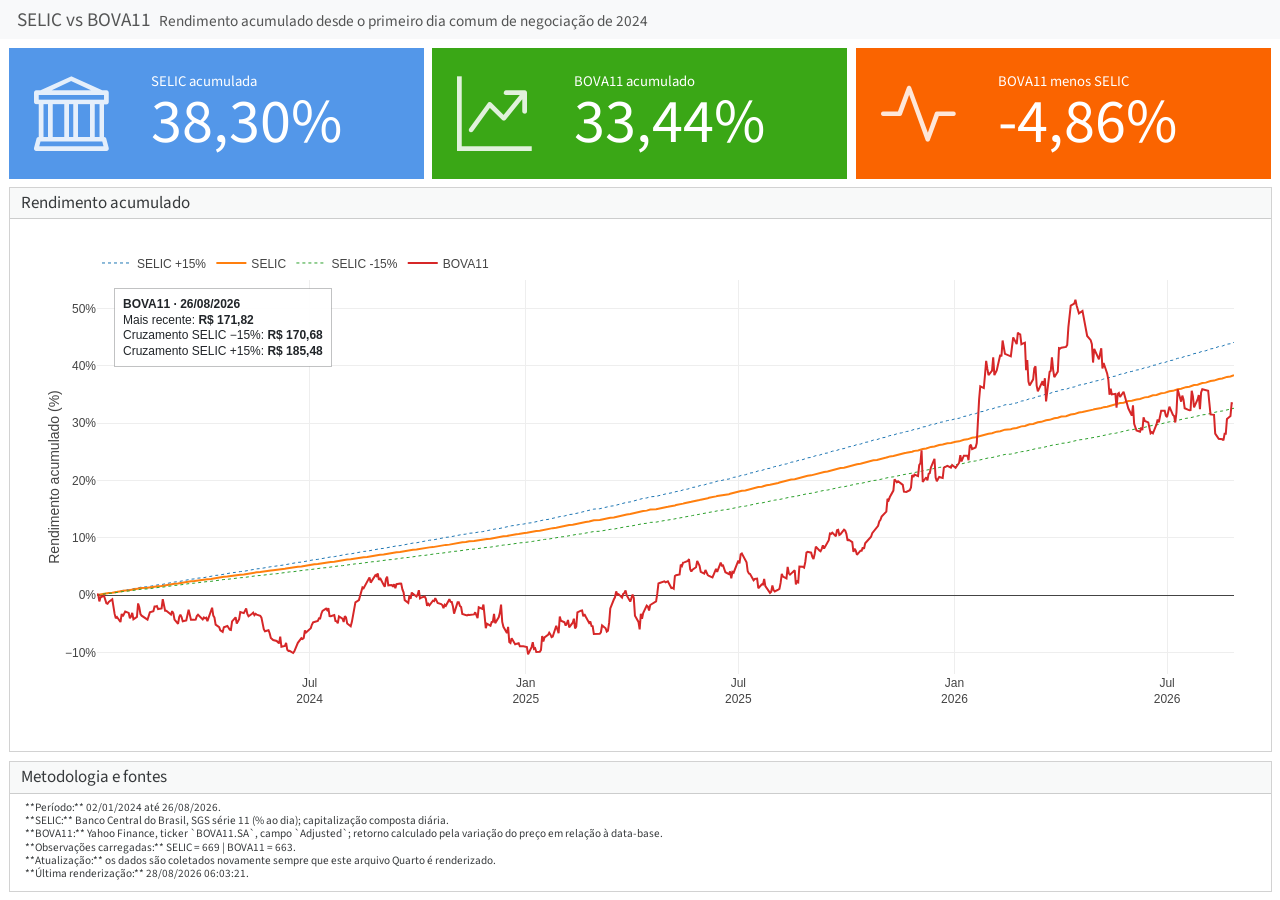
==== commit 4b2a54a1: "Built site for gh-pages" ====
--- a/index.html
+++ b/index.html
@@ -145,14 +145,14 @@
 </div>
 <div class="bslib-grid" style="display: grid; grid-template-columns: minmax(3em, 1fr);
 grid-auto-rows: minmax(0, 1fr);">
-<div class="card cell bslib-card html-fill-container" data-title="Rendimento acumulado" data-fill="true" data-bslib-card-init="" data-require-bs-caller="card()" data-full-screen="false">
+<div class="card cell bslib-card html-fill-container" data-fill="true" data-title="Rendimento acumulado" data-bslib-card-init="" data-require-bs-caller="card()" data-full-screen="false">
 <div class="card-header"><div class="card-title"><span style="display: inline">
 Rendimento acumulado
 </span></div></div>
 <div class="card-body html-fill-item html-fill-container">
 <div class="cell-output-display html-fill-item html-fill-container">
-<div class="plotly html-widget html-fill-item html-fill-container" id="htmlwidget-3ae3b8b730bfb5e03c09" style="width:100%;height:406px;"></div>
-<script type="application/json" data-for="htmlwidget-3ae3b8b730bfb5e03c09">{"x":{"visdat":{"197d383f4157":["function () ","plotlyVisDat"],"197d3b609937":["function () ","data"],"197d1549efb6":["function () ","data"],"197d3d3331d7":["function () ","data"],"197d18816cba":["function () ","data"]},"cur_data":"197d18816cba","attrs":{"197d3b609937":{"alpha_stroke":1,"sizes":[10,100],"spans":[1,20],"x":{},"y":{},"type":"scatter","mode":"lines","name":"SELIC +15%","line":{"width":1,"dash":"dot"},"hovertemplate":"<b>SELIC +15%<\/b> <br>Data: %{x|%d/%m/%Y} <br>Acumulado: %{y:.2f}% <extra><\/extra>","inherit":true},"197d1549efb6":{"alpha_stroke":1,"sizes":[10,100],"spans":[1,20],"x":{},"y":{},"type":"scatter","mode":"lines","name":"SELIC","line":{"width":2},"hovertemplate":"<b>SELIC<\/b> <br>Data: %{x|%d/%m/%Y} <br>Acumulado: %{y:.2f}% <extra><\/extra>","inherit":true},"197d3d3331d7":{"alpha_stroke":1,"sizes":[10,100],"spans":[1,20],"x":{},"y":{},"type":"scatter","mode":"lines","name":"SELIC -15%","line":{"width":1,"dash":"dot"},"hovertemplate":"<b>SELIC -15%<\/b> <br>Data: %{x|%d/%m/%Y} <br>Acumulado: %{y:.2f}% <extra><\/extra>","inherit":true},"197d18816cba":{"alpha_stroke":1,"sizes":[10,100],"spans":[1,20],"x":{},"y":{},"type":"scatter","mode":"lines","name":"BOVA11","line":{"width":2},"hovertemplate":"<b>BOVA11<\/b> <br>Data: %{x|%d/%m/%Y} <br>Acumulado: %{y:.2f}% <extra><\/extra>","inherit":true}},"layout":{"margin":{"b":60,"l":70,"t":25,"r":20},"xaxis":{"domain":[0,1],"automargin":true,"title":"","type":"date","tickformat":"%b<br>%Y","showgrid":true},"yaxis":{"domain":[0,1],"automargin":true,"title":"Rendimento acumulado (%)","ticksuffix":"%","showgrid":true,"zeroline":true},"legend":{"orientation":"h","x":0,"y":1.0800000000000001},"annotations":[{"xref":"paper","yref":"paper","x":0.014999999999999999,"y":0.97999999999999998,"xanchor":"left","yanchor":"top","align":"left","showarrow":false,"bgcolor":"rgba(255, 255, 255, 0.94)","bordercolor":"rgba(33, 37, 41, 0.28)","borderwidth":1,"borderpad":8,"font":{"size":12,"color":"#212529"},"text":"<b>BOVA11 · 26/08/2026<\/b><br>Mais recente: <b>R$ 171,82<\/b><br>Cruzamento SELIC −15%: <b>R$ 170,68<\/b><br>Cruzamento SELIC +15%: <b>R$ 185,48<\/b>"}],"hovermode":"x","showlegend":true},"source":"A","config":{"modeBarButtonsToAdd":["hoverclosest","hovercompare"],"showSendToCloud":false,"displaylogo":false,"responsive":true},"data":[{"x":["2024-01-02","2024-01-03","2024-01-04","2024-01-05","2024-01-08","2024-01-09","2024-01-10","2024-01-11","2024-01-12","2024-01-15","2024-01-16","2024-01-17","2024-01-18","2024-01-19","2024-01-22","2024-01-23","2024-01-24","2024-01-25","2024-01-26","2024-01-29","2024-01-30","2024-01-31","2024-02-01","2024-02-02","2024-02-05","2024-02-06","2024-02-07","2024-02-08","2024-02-09","2024-02-14","2024-02-15","2024-02-16","2024-02-19","2024-02-20","2024-02-21","2024-02-22","2024-02-23","2024-02-26","2024-02-27","2024-02-28","2024-02-29","2024-03-01","2024-03-04","2024-03-05","2024-03-06","2024-03-07","2024-03-08","2024-03-11","2024-03-12","2024-03-13","2024-03-14","2024-03-15","2024-03-18","2024-03-19","2024-03-20","2024-03-21","2024-03-22","2024-03-25","2024-03-26","2024-03-27","2024-03-28","2024-04-01","2024-04-02","2024-04-03","2024-04-04","2024-04-05","2024-04-08","2024-04-09","2024-04-10","2024-04-11","2024-04-12","2024-04-15","2024-04-16","2024-04-17","2024-04-18","2024-04-19","2024-04-22","2024-04-23","2024-04-24","2024-04-25","2024-04-26","2024-04-29","2024-04-30","2024-05-02","2024-05-03","2024-05-06","2024-05-07","2024-05-08","2024-05-09","2024-05-10","2024-05-13","2024-05-14","2024-05-15","2024-05-16","2024-05-17","2024-05-20","2024-05-21","2024-05-22","2024-05-23","2024-05-24","2024-05-27","2024-05-28","2024-05-29","2024-05-31","2024-06-03","2024-06-04","2024-06-05","2024-06-06","2024-06-07","2024-06-10","2024-06-11","2024-06-12","2024-06-13","2024-06-14","2024-06-17","2024-06-18","2024-06-19","2024-06-20","2024-06-21","2024-06-24","2024-06-25","2024-06-26","2024-06-27","2024-06-28","2024-07-01","2024-07-02","2024-07-03","2024-07-04","2024-07-05","2024-07-08","2024-07-09","2024-07-10","2024-07-11","2024-07-12","2024-07-15","2024-07-16","2024-07-17","2024-07-18","2024-07-19","2024-07-22","2024-07-23","2024-07-24","2024-07-25","2024-07-26","2024-07-29","2024-07-30","2024-07-31","2024-08-01","2024-08-02","2024-08-05","2024-08-06","2024-08-07","2024-08-08","2024-08-09","2024-08-12","2024-08-13","2024-08-14","2024-08-15","2024-08-16","2024-08-19","2024-08-20","2024-08-21","2024-08-22","2024-08-23","2024-08-26","2024-08-27","2024-08-28","2024-08-29","2024-08-30","2024-09-02","2024-09-03","2024-09-04","2024-09-05","2024-09-06","2024-09-09","2024-09-10","2024-09-11","2024-09-12","2024-09-13","2024-09-16","2024-09-17","2024-09-18","2024-09-19","2024-09-20","2024-09-23","2024-09-24","2024-09-25","2024-09-26","2024-09-27","2024-09-30","2024-10-01","2024-10-02","2024-10-03","2024-10-04","2024-10-07","2024-10-08","2024-10-09","2024-10-10","2024-10-11","2024-10-14","2024-10-15","2024-10-16","2024-10-17","2024-10-18","2024-10-21","2024-10-22","2024-10-23","2024-10-24","2024-10-25","2024-10-28","2024-10-29","2024-10-30","2024-10-31","2024-11-01","2024-11-04","2024-11-05","2024-11-06","2024-11-07","2024-11-08","2024-11-11","2024-11-12","2024-11-13","2024-11-14","2024-11-18","2024-11-19","2024-11-21","2024-11-22","2024-11-25","2024-11-26","2024-11-27","2024-11-28","2024-11-29","2024-12-02","2024-12-03","2024-12-04","2024-12-05","2024-12-06","2024-12-09","2024-12-10","2024-12-11","2024-12-12","2024-12-13","2024-12-16","2024-12-17","2024-12-18","2024-12-19","2024-12-20","2024-12-23","2024-12-24","2024-12-26","2024-12-27","2024-12-30","2024-12-31","2025-01-02","2025-01-03","2025-01-06","2025-01-07","2025-01-08","2025-01-09","2025-01-10","2025-01-13","2025-01-14","2025-01-15","2025-01-16","2025-01-17","2025-01-20","2025-01-21","2025-01-22","2025-01-23","2025-01-24","2025-01-27","2025-01-28","2025-01-29","2025-01-30","2025-01-31","2025-02-03","2025-02-04","2025-02-05","2025-02-06","2025-02-07","2025-02-10","2025-02-11","2025-02-12","2025-02-13","2025-02-14","2025-02-17","2025-02-18","2025-02-19","2025-02-20","2025-02-21","2025-02-24","2025-02-25","2025-02-26","2025-02-27","2025-02-28","2025-03-05","2025-03-06","2025-03-07","2025-03-10","2025-03-11","2025-03-12","2025-03-13","2025-03-14","2025-03-17","2025-03-18","2025-03-19","2025-03-20","2025-03-21","2025-03-24","2025-03-25","2025-03-26","2025-03-27","2025-03-28","2025-03-31","2025-04-01","2025-04-02","2025-04-03","2025-04-04","2025-04-07","2025-04-08","2025-04-09","2025-04-10","2025-04-11","2025-04-14","2025-04-15","2025-04-16","2025-04-17","2025-04-22","2025-04-23","2025-04-24","2025-04-25","2025-04-28","2025-04-29","2025-04-30","2025-05-02","2025-05-05","2025-05-06","2025-05-07","2025-05-08","2025-05-09","2025-05-12","2025-05-13","2025-05-14","2025-05-15","2025-05-16","2025-05-19","2025-05-20","2025-05-21","2025-05-22","2025-05-23","2025-05-26","2025-05-27","2025-05-28","2025-05-29","2025-05-30","2025-06-02","2025-06-03","2025-06-04","2025-06-05","2025-06-06","2025-06-09","2025-06-10","2025-06-11","2025-06-12","2025-06-13","2025-06-16","2025-06-17","2025-06-18","2025-06-20","2025-06-23","2025-06-24","2025-06-25","2025-06-26","2025-06-27","2025-06-30","2025-07-01","2025-07-02","2025-07-03","2025-07-04","2025-07-07","2025-07-08","2025-07-09","2025-07-10","2025-07-11","2025-07-14","2025-07-15","2025-07-16","2025-07-17","2025-07-18","2025-07-21","2025-07-22","2025-07-23","2025-07-24","2025-07-25","2025-07-28","2025-07-29","2025-07-30","2025-07-31","2025-08-01","2025-08-04","2025-08-05","2025-08-06","2025-08-07","2025-08-08","2025-08-11","2025-08-12","2025-08-13","2025-08-14","2025-08-15","2025-08-18","2025-08-19","2025-08-20","2025-08-21","2025-08-22","2025-08-25","2025-08-26","2025-08-27","2025-08-28","2025-08-29","2025-09-01","2025-09-02","2025-09-03","2025-09-04","2025-09-05","2025-09-08","2025-09-09","2025-09-10","2025-09-11","2025-09-12","2025-09-15","2025-09-16","2025-09-17","2025-09-18","2025-09-19","2025-09-22","2025-09-23","2025-09-24","2025-09-25","2025-09-26","2025-09-29","2025-09-30","2025-10-01","2025-10-02","2025-10-03","2025-10-06","2025-10-07","2025-10-08","2025-10-09","2025-10-10","2025-10-13","2025-10-14","2025-10-15","2025-10-16","2025-10-17","2025-10-20","2025-10-21","2025-10-22","2025-10-23","2025-10-24","2025-10-27","2025-10-28","2025-10-29","2025-10-30","2025-10-31","2025-11-03","2025-11-04","2025-11-05","2025-11-06","2025-11-07","2025-11-10","2025-11-11","2025-11-12","2025-11-13","2025-11-14","2025-11-17","2025-11-18","2025-11-19","2025-11-21","2025-11-24","2025-11-25","2025-11-26","2025-11-27","2025-11-28","2025-12-01","2025-12-02","2025-12-03","2025-12-04","2025-12-05","2025-12-08","2025-12-09","2025-12-10","2025-12-11","2025-12-12","2025-12-15","2025-12-16","2025-12-17","2025-12-18","2025-12-19","2025-12-22","2025-12-23","2025-12-24","2025-12-26","2025-12-29","2025-12-30","2025-12-31","2026-01-02","2026-01-05","2026-01-06","2026-01-07","2026-01-08","2026-01-09","2026-01-12","2026-01-13","2026-01-14","2026-01-15","2026-01-16","2026-01-19","2026-01-20","2026-01-21","2026-01-22","2026-01-23","2026-01-26","2026-01-27","2026-01-28","2026-01-29","2026-01-30","2026-02-02","2026-02-03","2026-02-04","2026-02-05","2026-02-06","2026-02-09","2026-02-10","2026-02-11","2026-02-12","2026-02-13","2026-02-18","2026-02-19","2026-02-20","2026-02-23","2026-02-24","2026-02-25","2026-02-26","2026-02-27","2026-03-02","2026-03-03","2026-03-04","2026-03-05","2026-03-06","2026-03-09","2026-03-10","2026-03-11","2026-03-12","2026-03-13","2026-03-16","2026-03-17","2026-03-18","2026-03-19","2026-03-20","2026-03-23","2026-03-24","2026-03-25","2026-03-26","2026-03-27","2026-03-30","2026-03-31","2026-04-01","2026-04-02","2026-04-06","2026-04-07","2026-04-08","2026-04-09","2026-04-10","2026-04-13","2026-04-14","2026-04-15","2026-04-16","2026-04-17","2026-04-20","2026-04-22","2026-04-23","2026-04-24","2026-04-27","2026-04-28","2026-04-29","2026-04-30","2026-05-04","2026-05-05","2026-05-06","2026-05-07","2026-05-08","2026-05-11","2026-05-12","2026-05-13","2026-05-14","2026-05-15","2026-05-18","2026-05-19","2026-05-20","2026-05-21","2026-05-22","2026-05-25","2026-05-26","2026-05-27","2026-05-28","2026-05-29","2026-06-01","2026-06-02","2026-06-03","2026-06-05","2026-06-08","2026-06-09","2026-06-10","2026-06-11","2026-06-12","2026-06-15","2026-06-16","2026-06-17","2026-06-18","2026-06-19","2026-06-22","2026-06-23","2026-06-24","2026-06-25","2026-06-26","2026-06-29","2026-06-30","2026-07-01","2026-07-02","2026-07-03","2026-07-06","2026-07-07","2026-07-08","2026-07-09","2026-07-10","2026-07-13","2026-07-14","2026-07-15","2026-07-16","2026-07-17","2026-07-20","2026-07-21","2026-07-22","2026-07-23","2026-07-24","2026-07-27","2026-07-28","2026-07-29","2026-07-30","2026-07-31","2026-08-03","2026-08-04","2026-08-05","2026-08-06","2026-08-07","2026-08-10","2026-08-11","2026-08-12","2026-08-13","2026-08-14","2026-08-17","2026-08-18","2026-08-19","2026-08-20","2026-08-21","2026-08-24","2026-08-25","2026-08-26","2026-08-27"],"y":[0,0.050299850000010686,0.10062170065140762,0.15096556157705332,0.20133144240404907,0.25171935276365853,0.30212930229138402,0.35256130062691571,0.40301535741420808,0.45349148230140351,0.50398968494085761,0.55450997498916466,0.60505236210713242,0.65561685595980745,0.70620346621644958,0.75681220255055737,0.80744307463981746,0.85809609216625715,0.908771264816015,0.959468602279545,1.010188114251489,1.060929810430804,1.1096254947513828,1.1583416103202149,1.207078165709673,1.2558351694956793,1.304612630257731,1.3534105565790022,1.4022289570462421,1.4510678402497488,1.4999272147834983,1.5488070892449899,1.597707472235451,1.6466283723595563,1.6955697982257598,1.7445317584459883,1.7935142616358966,1.8425173164146633,1.8915409314051188,1.9405851152336937,1.9896498765305213,2.0387352239292076,2.0878411660671379,2.1369677115851702,2.1861148691279162,2.2352826473435625,2.2844710548839218,2.3336801004044072,2.3829097925641594,2.4321601400258186,2.4814311514557774,2.5307228355240041,2.5800352009040926,2.6293682562733398,2.6787220103126428,2.7259911993697417,2.7732793755146723,2.8205865463742419,2.8679127195781682,2.9152579027593615,2.9626221035537443,3.0100053296003044,3.0574075885410932,3.1048288880212511,3.1522692356889843,3.1997286391955879,3.2472071061953698,3.2947046443457793,3.3422212613073294,3.3897569647435475,3.4373117623211256,3.4848856617098209,3.5324786705824294,3.5800907966148108,3.6277220474859915,3.6753724308780109,3.7230419544760491,3.7707306259683255,3.8184384530461486,3.8661654434039678,3.9139116047392717,3.961676944752663,4.0094614711478354,4.0572651916315472,4.1050881139137205,4.1529302457073189,4.2007915947283943,4.2486721686961655,4.2955011222568,4.3423484655475031,4.3892142057899139,4.4360983502085345,4.4830009060306235,4.5299218804864276,4.5768612808088749,4.6238191142338536,4.6707953879999859,4.717790109348857,4.7648032855247822,4.8118349237749891,4.8588850313495646,4.9059536155013532,4.9530406834861633,5.0001462425625336,5.0472702999919656,5.0944128630387953,5.1415739389700894,5.1887535350559055,5.2359516585691068,5.2831683167854431,5.3304035169834236,5.377657266444543,5.4249295724530544,5.4722204422961473,5.5195298832638207,5.5668579026489837,5.6142045077473295,5.6615697058575138,5.7089535042809745,5.7563559103221111,5.8037769312880831,5.8512165744889852,5.8986748472377961,5.9461517568502815,5.9936473106451906,6.0411615159440597,6.0886943800713587,6.1362459103543925,6.1838161141234043,6.2314049987113931,6.2790125714543983,6.3266388396911637,6.3742838107635249,6.4219474920159989,6.4696298907960879,6.5173310144542071,6.5650508703435797,6.6127894658203417,6.6605468082435628,6.7083229049751498,6.7561177633799181,6.8039313908255954,6.8517637946827445,6.8996149823249135,6.9474849611284624,6.9953737384726846,7.0432813217397623,7.091207718314811,7.1391529355857823,7.1871169809435651,7.2350998617819826,7.2831015854976942,7.3311221594902944,7.3791615911623172,7.4272198879191524,7.4752970571691293,7.5233931063234873,7.5715080427963262,7.6196418740047314,7.6677946073686263,7.7159662503109177,7.7641568102574272,7.8123662946368082,7.8605947108807035,7.9088420664236398,7.957108368703107,8.0053936251594795,8.0536978432360957,8.1020210303791007,8.1503631940377286,8.1987243416640272,8.2471044807130003,8.2955036186425666,8.3439217629135811,8.392358920989885,8.4408151003381278,8.4892903084280249,8.537784552732127,8.5862978407259689,8.6348301798880254,8.6833815776996293,8.7319520416451777,8.7816526921412947,8.8313733063946405,8.8811138924243718,8.9308744582526529,8.9806550119050499,9.0304555614102409,9.080276114800121,9.130116680109932,9.1799772653779783,9.2298578786459391,9.279758527958629,9.3296792213641364,9.3796199669137632,9.4295807726620513,9.4795616466668182,9.5295625969890736,9.5795836316930085,9.6296247588461732,9.6796859865192975,9.7297673227863619,9.779868775724589,9.8299903534144146,9.8801320639395449,9.9302939153870113,9.9804759158469256,10.030678073412776,10.080900396181322,10.131142892252456,10.181405569729415,10.231688436718668,10.281991501329909,10.33231477167616,10.38265825587364,10.433021962041851,10.483405898303568,10.536054970916311,10.588726133500483,10.641419395324318,10.694134765660028,10.746872253783657,10.799631868975183,10.852413620518439,10.905217517701216,10.958043569815105,11.010891786155691,11.063762176022431,11.116654748718615,11.169569513551542,11.222506479832367,11.275465656876104,11.328447054001771,11.381450680532218,11.434476545794254,11.487524659118568,11.540595029839805,11.593687667296471,11.646802580831055,11.699939779789871,11.757604723381872,11.815295912019625,11.873013357648047,11.930757072217505,11.988527067683778,12.046323356008083,12.104145949157099,12.161994859102949,12.219870097823186,12.277771677300787,12.335699609524266,12.393653906487573,12.451634580189999,12.509641642636501,12.567675105837298,12.625734981808201,12.683821282570486,12.741934020150813,12.800073206581388,12.858238853899902,12.916430974149471,12.974649579378733,13.032894681641784,13.091166292998247,13.14946442551317,13.20778909125716,13.266140302306264,13.324518070742043,13.382922408651577,13.441353328127416,13.499810841267637,13.55829496017582,13.616805696961027,13.679875519970672,13.742976270529427,13.806107963803194,13.869270614965432,13.932464239196902,13.995688851685873,14.058944467628073,14.122231102226685,14.185548770692293,14.248897488242992,14.312277270104309,14.375688131509275,14.439130087698329,14.502603153919443,14.566107345428014,14.629642677487006,14.693209165366781,14.756806824345215,14.820435669707658,14.88409571674705,14.947786980763659,15.011509477065458,15.075263220967711,15.139048227793378,15.202864512872859,15.266712091544036,15.330590979152371,15.394501191050837,15.458442742599933,15.522415649167602,15.586419926129508,15.650455588868704,15.71452265277583,15.783188298670538,15.851890015315707,15.920627821659657,15.989401736660664,16.058211779286935,16.12705796851672,16.195940323338164,16.26485886274941,16.3338136057586,16.402804571383864,16.471831778653243,16.540895246604883,16.609994994286872,16.679131040757326,16.74830340508435,16.817512106346076,16.886757163630659,16.956038596036272,17.02535642267117,17.094710662653551,17.164101335111752,17.233528459184104,17.302992054019011,17.37249213877492,17.442028732620319,17.511601854733843,17.581211524304152,17.650857760530009,17.720540582620167,17.790260009793638,17.860016061279396,17.929808756316532,18.00194444633625,18.0741192815095,18.146333283078807,18.218586472298199,18.290878870433264,18.363210498761095,18.435581378570351,18.507991531161245,18.580440977845541,18.652929739946586,18.725457838799279,18.798025295750104,18.870632132157095,18.943278369389944,19.01596402882987,19.08868913186976,19.161453699914063,19.234257754378845,19.307101316691838,19.379984408292348,19.452907050631378,19.52586926517148,19.598871073386931,19.671912496763607,19.744993556799123,19.818114275002632,19.891274672895122,19.964474772009112,20.0377145938889,20.110994160090424,20.185482202280831,20.260011310473757,20.334581507309348,20.409192815440171,20.483845257531261,20.558538856260206,20.633273634317046,20.708049614404395,20.782866819237334,20.857725271543458,20.932624994062927,21.007566009548405,21.08254834076515,21.157572010490906,21.232637041516028,21.307743456643397,21.382891278688486,21.458080530479354,21.533311234856633,21.608583414673518,21.68389709279586,21.759252292102133,21.834649035483281,21.910087345843056,21.985567246097695,22.061088759176172,22.136651908019992,22.212256715583404,22.287903204833281,22.363591398749158,22.439321320323213,22.515092992560323,22.590906438478068,22.666761681106678,22.742658743489105,22.818597648680996,22.894578419750701,22.970601079779307,23.0466656518606,23.122772159101139,23.198920624620179,23.275111071549762,23.351343523034622,23.427618002232322,23.503934532313142,23.580293136460156,23.656693837869238,23.733136659748997,23.809621625320894,23.886148757819168,23.96271808049087,24.039329616595818,24.11598338940674,24.192679422209189,24.269417738301449,24.346198360994766,24.423021313613177,24.499886619493601,24.576794301985796,24.653744384452438,24.730736890269046,24.807771842824039,24.884849265518699,24.961969181767291,25.039131614996911,25.116336588647567,25.193584126172265,25.270874251036908,25.348206986720225,25.425582356714102,25.50300038452319,25.580461093665193,25.657964507670755,25.735510650083476,25.813099544459991,25.890731214369861,25.96840568339568,26.046122975133009,26.123883113190413,26.201686121189589,26.279532022765075,26.357420841564551,26.435352601248713,26.513327325491328,26.591345037979153,26.669405762412048,26.747509522502956,26.825656341977794,26.9038462445757,26.982079254048816,27.060355394162382,27.138674688694756,27.217037161437382,27.295442836194873,27.373891736784916,27.452383887038319,27.530919310799099,27.609498031924325,27.688120074284331,27.76678546176251,27.845494218255453,27.924246367672929,28.00304193393788,28.081880940986501,28.160763412768087,28.239689373245191,28.318658846393589,28.397671856202177,28.47672842667324,28.555828581822155,28.634972345677635,28.714159742281517,28.793390795689042,28.872665529968646,28.951983969201979,29.031346137484043,29.110752058923111,29.19020175764074,29.26969525777174,29.349232583464321,29.428813758879929,29.508438808193358,29.588107755592713,29.667820625279447,29.74757744146839,29.827378228387641,29.907223010278766,29.987111811396556,30.067044656009326,30.14702156839866,30.227042572859521,30.307107693700384,30.387216955242994,30.467370381822619,30.547567997787841,30.627809827500684,30.708095895336697,30.788426225684798,30.86880084294727,30.949219771540008,31.029683035892273,31.110190660446801,31.190742669659805,31.271339088001049,31.351979939953683,31.432665250014377,31.513395042693354,31.594169342514352,31.67498817401459,31.755851561744834,31.836759530269351,31.917712104166011,31.998709308026154,32.079751166454777,32.160837704070346,32.241968945505022,32.323144915404363,32.404365638427691,32.485631139247801,32.566941442551226,32.648296573037918,32.729696555421626,32.811141414429599,32.892631174802801,32.974165861295788,33.055745498676806,33.13737011172767,33.219039725243995,33.300754364034908,33.382514052923391,33.464318816745887,33.546168680352771,33.628063668607965,33.710003806389103,33.791989118587622,33.874019630108606,33.956095365870873,34.038216350807055,34.120382609863434,34.202594168000068,34.284851050190852,34.367153281423342,34.449500886698949,34.531893891032787,34.614332319453872,34.696816197004949,34.779345548742512,34.861920399736995,34.944540775072596,35.025909679569608,35.107322739716324,35.188779979474283,35.270281422817924,35.351827093734848,35.433417016225548,35.515051214303568,35.596729711995501,35.678452533341037,35.760219702392781,35.842031243216496,35.923887179890926,36.005787536507988,36.087732337172532,36.169721606002653,36.251755367129356,36.333833644696881,36.415956462862525,36.498123845796663,36.580335817682808,36.662592402717664,36.744893625110933,36.827239509085516,36.909630078877534,36.992065358736113,37.074545372923687,37.157070145715785,37.23963970140106,37.320935669001607,37.402275048648868,37.483657863524861,37.565084136823991,37.646553891753065,37.728067151531256,37.809623939390171,37.891224278573816,37.972868192338581,38.054555703953284,38.136286836699213,38.218061613870034,38.299880058771826,38.381742194723202,38.463648045055201,38.545597633111278,38.627590982247348,38.709628115831862,38.791709057245761,38.873833829882322,38.956002457147463,39.038214962459605,39.12047136924955,39.202771700960746,39.285115981049053,39.367504232982959,39.449936480243366,39.5324127463238,39.614933054730336,39.697497428981585,39.780105892608688,39.862758469155317,39.945455182177845,40.026849579239631,40.108286733592074,40.189766667696126,40.271289404024309,40.352854965061148,40.43446337330284,40.516114651257482,40.597808821444929,40.679545906396918,40.761325928656987,40.843148910780585,40.925014875334909,41.006923844899063,41.08887584206402,41.170870889432635,41.25290900961955,41.334990225251396,41.417114558966631,41.499282033415597,41.58149267126057,41.663746495175729,41.746043527847092,41.828383791972712,41.910767310262493,41.993194105438221,42.075664200233746,42.158177617394763,42.240734379678962,42.323334509855961,42.405978030707338,42.488664965026636,42.571395335619421,42.654169165303173,42.736986476907397,42.819847293273604,42.901377026385305,42.982948877757146,43.064562869147416,43.146219022325617,43.22791735907257,43.30965790118028,43.391440670452042,43.473265688702412,43.555132977757211,43.637042559453548,43.718994455639766,43.800988688175572,43.883025278931875,43.965104249791004,44.047225622646458,44.129389419403125],"type":"scatter","mode":"lines","name":"SELIC +15%","line":{"color":"rgba(31,119,180,1)","width":1,"dash":"dot"},"hovertemplate":["<b>SELIC +15%<\/b> <br>Data: %{x|%d/%m/%Y} <br>Acumulado: %{y:.2f}% <extra><\/extra>","<b>SELIC +15%<\/b> <br>Data: %{x|%d/%m/%Y} <br>Acumulado: %{y:.2f}% <extra><\/extra>","<b>SELIC +15%<\/b> <br>Data: %{x|%d/%m/%Y} <br>Acumulado: %{y:.2f}% <extra><\/extra>","<b>SELIC +15%<\/b> <br>Data: %{x|%d/%m/%Y} <br>Acumulado: %{y:.2f}% <extra><\/extra>","<b>SELIC +15%<\/b> <br>Data: %{x|%d/%m/%Y} <br>Acumulado: %{y:.2f}% <extra><\/extra>","<b>SELIC +15%<\/b> <br>Data: %{x|%d/%m/%Y} <br>Acumulado: %{y:.2f}% <extra><\/extra>","<b>SELIC +15%<\/b> <br>Data: %{x|%d/%m/%Y} <br>Acumulado: %{y:.2f}% <extra><\/extra>","<b>SELIC +15%<\/b> <br>Data: %{x|%d/%m/%Y} <br>Acumulado: %{y:.2f}% <extra><\/extra>","<b>SELIC +15%<\/b> <br>Data: %{x|%d/%m/%Y} <br>Acumulado: %{y:.2f}% <extra><\/extra>","<b>SELIC +15%<\/b> <br>Data: %{x|%d/%m/%Y} <br>Acumulado: %{y:.2f}% <extra><\/extra>","<b>SELIC +15%<\/b> <br>Data: %{x|%d/%m/%Y} <br>Acumulado: %{y:.2f}% <extra><\/extra>","<b>SELIC +15%<\/b> <br>Data: %{x|%d/%m/%Y} <br>Acumulado: %{y:.2f}% <extra><\/extra>","<b>SELIC +15%<\/b> <br>Data: %{x|%d/%m/%Y} <br>Acumulado: %{y:.2f}% <extra><\/extra>","<b>SELIC +15%<\/b> <br>Data: %{x|%d/%m/%Y} <br>Acumulado: %{y:.2f}% <extra><\/extra>","<b>SELIC +15%<\/b> <br>Data: %{x|%d/%m/%Y} <br>Acumulado: %{y:.2f}% <extra><\/extra>","<b>SELIC +15%<\/b> <br>Data: %{x|%d/%m/%Y} <br>Acumulado: %{y:.2f}% <extra><\/extra>","<b>SELIC +15%<\/b> <br>Data: %{x|%d/%m/%Y} <br>Acumulado: %{y:.2f}% <extra><\/extra>","<b>SELIC +15%<\/b> <br>Data: %{x|%d/%m/%Y} <br>Acumulado: %{y:.2f}% <extra><\/extra>","<b>SELIC +15%<\/b> <br>Data: %{x|%d/%m/%Y} <br>Acumulado: %{y:.2f}% <extra><\/extra>","<b>SELIC +15%<\/b> <br>Data: %{x|%d/%m/%Y} <br>Acumulado: %{y:.2f}% <extra><\/extra>","<b>SELIC +15%<\/b> <br>Data: %{x|%d/%m/%Y} <br>Acumulado: %{y:.2f}% <extra><\/extra>","<b>SELIC +15%<\/b> <br>Data: %{x|%d/%m/%Y} <br>Acumulado: %{y:.2f}% <extra><\/extra>","<b>SELIC +15%<\/b> <br>Data: %{x|%d/%m/%Y} <br>Acumulado: %{y:.2f}% <extra><\/extra>","<b>SELIC +15%<\/b> <br>Data: %{x|%d/%m/%Y} <br>Acumulado: %{y:.2f}% <extra><\/extra>","<b>SELIC +15%<\/b> <br>Data: %{x|%d/%m/%Y} <br>Acumulado: %{y:.2f}% <extra><\/extra>","<b>SELIC +15%<\/b> <br>Data: %{x|%d/%m/%Y} <br>Acumulado: %{y:.2f}% <extra><\/extra>","<b>SELIC +15%<\/b> <br>Data: %{x|%d/%m/%Y} <br>Acumulado: %{y:.2f}% <extra><\/extra>","<b>SELIC +15%<\/b> <br>Data: %{x|%d/%m/%Y} <br>Acumulado: %{y:.2f}% <extra><\/extra>","<b>SELIC +15%<\/b> <br>Data: %{x|%d/%m/%Y} <br>Acumulado: %{y:.2f}% <extra><\/extra>","<b>SELIC +15%<\/b> <br>Data: %{x|%d/%m/%Y} <br>Acumulado: %{y:.2f}% <extra><\/extra>","<b>SELIC +15%<\/b> <br>Data: %{x|%d/%m/%Y} <br>Acumulado: %{y:.2f}% <extra><\/extra>","<b>SELIC +15%<\/b> <br>Data: %{x|%d/%m/%Y} <br>Acumulado: %{y:.2f}% <extra><\/extra>","<b>SELIC +15%<\/b> <br>Data: %{x|%d/%m/%Y} <br>Acumulado: %{y:.2f}% <extra><\/extra>","<b>SELIC +15%<\/b> <br>Data: %{x|%d/%m/%Y} <br>Acumulado: %{y:.2f}% <extra><\/extra>","<b>SELIC +15%<\/b> <br>Data: %{x|%d/%m/%Y} <br>Acumulado: %{y:.2f}% <extra><\/extra>","<b>SELIC +15%<\/b> <br>Data: %{x|%d/%m/%Y} <br>Acumulado: %{y:.2f}% <extra><\/extra>","<b>SELIC +15%<\/b> <br>Data: %{x|%d/%m/%Y} <br>Acumulado: %{y:.2f}% <extra><\/extra>","<b>SELIC +15%<\/b> <br>Data: %{x|%d/%m/%Y} <br>Acumulado: %{y:.2f}% <extra><\/extra>","<b>SELIC +15%<\/b> <br>Data: %{x|%d/%m/%Y} <br>Acumulado: %{y:.2f}% <extra><\/extra>","<b>SELIC +15%<\/b> <br>Data: %{x|%d/%m/%Y} <br>Acumulado: %{y:.2f}% <extra><\/extra>","<b>SELIC +15%<\/b> <br>Data: %{x|%d/%m/%Y} <br>Acumulado: %{y:.2f}% <extra><\/extra>","<b>SELIC +15%<\/b> <br>Data: %{x|%d/%m/%Y} <br>Acumulado: %{y:.2f}% <extra><\/extra>","<b>SELIC +15%<\/b> <br>Data: %{x|%d/%m/%Y} <br>Acumulado: %{y:.2f}% <extra><\/extra>","<b>SELIC +15%<\/b> <br>Data: %{x|%d/%m/%Y} <br>Acumulado: %{y:.2f}% <extra><\/extra>","<b>SELIC +15%<\/b> <br>Data: %{x|%d/%m/%Y} <br>Acumulado: %{y:.2f}% <extra><\/extra>","<b>SELIC +15%<\/b> <br>Data: %{x|%d/%m/%Y} <br>Acumulado: %{y:.2f}% <extra><\/extra>","<b>SELIC +15%<\/b> <br>Data: %{x|%d/%m/%Y} <br>Acumulado: %{y:.2f}% <extra><\/extra>","<b>SELIC +15%<\/b> <br>Data: %{x|%d/%m/%Y} <br>Acumulado: %{y:.2f}% <extra><\/extra>","<b>SELIC +15%<\/b> <br>Data: %{x|%d/%m/%Y} <br>Acumulado: %{y:.2f}% <extra><\/extra>","<b>SELIC +15%<\/b> <br>Data: %{x|%d/%m/%Y} <br>Acumulado: %{y:.2f}% <extra><\/extra>","<b>SELIC +15%<\/b> <br>Data: %{x|%d/%m/%Y} <br>Acumulado: %{y:.2f}% <extra><\/extra>","<b>SELIC +15%<\/b> <br>Data: %{x|%d/%m/%Y} <br>Acumulado: %{y:.2f}% <extra><\/extra>","<b>SELIC +15%<\/b> <br>Data: %{x|%d/%m/%Y} <br>Acumulado: %{y:.2f}% <extra><\/extra>","<b>SELIC +15%<\/b> <br>Data: %{x|%d/%m/%Y} <br>Acumulado: %{y:.2f}% <extra><\/extra>","<b>SELIC +15%<\/b> <br>Data: %{x|%d/%m/%Y} <br>Acumulado: %{y:.2f}% <extra><\/extra>","<b>SELIC +15%<\/b> <br>Data: %{x|%d/%m/%Y} <br>Acumulado: %{y:.2f}% <extra><\/extra>","<b>SELIC +15%<\/b> <br>Data: %{x|%d/%m/%Y} <br>Acumulado: %{y:.2f}% <extra><\/extra>","<b>SELIC +15%<\/b> <br>Data: %{x|%d/%m/%Y} <br>Acumulado: %{y:.2f}% <extra><\/extra>","<b>SELIC +15%<\/b> <br>Data: %{x|%d/%m/%Y} <br>Acumulado: %{y:.2f}% <extra><\/extra>","<b>SELIC +15%<\/b> <br>Data: %{x|%d/%m/%Y} <br>Acumulado: %{y:.2f}% <extra><\/extra>","<b>SELIC +15%<\/b> <br>Data: %{x|%d/%m/%Y} <br>Acumulado: %{y:.2f}% <extra><\/extra>","<b>SELIC +15%<\/b> <br>Data: %{x|%d/%m/%Y} <br>Acumulado: %{y:.2f}% <extra><\/extra>","<b>SELIC +15%<\/b> <br>Data: %{x|%d/%m/%Y} <br>Acumulado: %{y:.2f}% <extra><\/extra>","<b>SELIC +15%<\/b> <br>Data: %{x|%d/%m/%Y} <br>Acumulado: %{y:.2f}% <extra><\/extra>","<b>SELIC +15%<\/b> <br>Data: %{x|%d/%m/%Y} <br>Acumulado: %{y:.2f}% <extra><\/extra>","<b>SELIC +15%<\/b> <br>Data: %{x|%d/%m/%Y} <br>Acumulado: %{y:.2f}% <extra><\/extra>","<b>SELIC +15%<\/b> <br>Data: %{x|%d/%m/%Y} <br>Acumulado: %{y:.2f}% <extra><\/extra>","<b>SELIC +15%<\/b> <br>Data: %{x|%d/%m/%Y} <br>Acumulado: %{y:.2f}% <extra><\/extra>","<b>SELIC +15%<\/b> <br>Data: %{x|%d/%m/%Y} <br>Acumulado: %{y:.2f}% <extra><\/extra>","<b>SELIC +15%<\/b> <br>Data: %{x|%d/%m/%Y} <br>Acumulado: %{y:.2f}% <extra><\/extra>","<b>SELIC +15%<\/b> <br>Data: %{x|%d/%m/%Y} <br>Acumulado: %{y:.2f}% <extra><\/extra>","<b>SELIC +15%<\/b> <br>Data: %{x|%d/%m/%Y} <br>Acumulado: %{y:.2f}% <extra><\/extra>","<b>SELIC +15%<\/b> <br>Data: %{x|%d/%m/%Y} <br>Acumulado: %{y:.2f}% <extra><\/extra>","<b>SELIC +15%<\/b> <br>Data: %{x|%d/%m/%Y} <br>Acumulado: %{y:.2f}% <extra><\/extra>","<b>SELIC +15%<\/b> <br>Data: %{x|%d/%m/%Y} <br>Acumulado: %{y:.2f}% <extra><\/extra>","<b>SELIC +15%<\/b> <br>Data: %{x|%d/%m/%Y} <br>Acumulado: %{y:.2f}% <extra><\/extra>","<b>SELIC +15%<\/b> <br>Data: %{x|%d/%m/%Y} <br>Acumulado: %{y:.2f}% <extra><\/extra>","<b>SELIC +15%<\/b> <br>Data: %{x|%d/%m/%Y} <br>Acumulado: %{y:.2f}% <extra><\/extra>","<b>SELIC +15%<\/b> <br>Data: %{x|%d/%m/%Y} <br>Acumulado: %{y:.2f}% <extra><\/extra>","<b>SELIC +15%<\/b> <br>Data: %{x|%d/%m/%Y} <br>Acumulado: %{y:.2f}% <extra><\/extra>","<b>SELIC +15%<\/b> <br>Data: %{x|%d/%m/%Y} <br>Acumulado: %{y:.2f}% <extra><\/extra>","<b>SELIC +15%<\/b> <br>Data: %{x|%d/%m/%Y} <br>Acumulado: %{y:.2f}% <extra><\/extra>","<b>SELIC +15%<\/b> <br>Data: %{x|%d/%m/%Y} <br>Acumulado: %{y:.2f}% <extra><\/extra>","<b>SELIC +15%<\/b> <br>Data: %{x|%d/%m/%Y} <br>Acumulado: %{y:.2f}% <extra><\/extra>","<b>SELIC +15%<\/b> <br>Data: %{x|%d/%m/%Y} <br>Acumulado: %{y:.2f}% <extra><\/extra>","<b>SELIC +15%<\/b> <br>Data: %{x|%d/%m/%Y} <br>Acumulado: %{y:.2f}% <extra><\/extra>","<b>SELIC +15%<\/b> <br>Data: %{x|%d/%m/%Y} <br>Acumulado: %{y:.2f}% <extra><\/extra>","<b>SELIC +15%<\/b> <br>Data: %{x|%d/%m/%Y} <br>Acumulado: %{y:.2f}% <extra><\/extra>","<b>SELIC +15%<\/b> <br>Data: %{x|%d/%m/%Y} <br>Acumulado: %{y:.2f}% <extra><\/extra>","<b>SELIC +15%<\/b> <br>Data: %{x|%d/%m/%Y} <br>Acumulado: %{y:.2f}% <extra><\/extra>","<b>SELIC +15%<\/b> <br>Data: %{x|%d/%m/%Y} <br>Acumulado: %{y:.2f}% <extra><\/extra>","<b>SELIC +15%<\/b> <br>Data: %{x|%d/%m/%Y} <br>Acumulado: %{y:.2f}% <extra><\/extra>","<b>SELIC +15%<\/b> <br>Data: %{x|%d/%m/%Y} <br>Acumulado: %{y:.2f}% <extra><\/extra>","<b>SELIC +15%<\/b> <br>Data: %{x|%d/%m/%Y} <br>Acumulado: %{y:.2f}% <extra><\/extra>","<b>SELIC +15%<\/b> <br>Data: %{x|%d/%m/%Y} <br>Acumulado: %{y:.2f}% <extra><\/extra>","<b>SELIC +15%<\/b> <br>Data: %{x|%d/%m/%Y} <br>Acumulado: %{y:.2f}% <extra><\/extra>","<b>SELIC +15%<\/b> <br>Data: %{x|%d/%m/%Y} <br>Acumulado: %{y:.2f}% <extra><\/extra>","<b>SELIC +15%<\/b> <br>Data: %{x|%d/%m/%Y} <br>Acumulado: %{y:.2f}% <extra><\/extra>","<b>SELIC +15%<\/b> <br>Data: %{x|%d/%m/%Y} <br>Acumulado: %{y:.2f}% <extra><\/extra>","<b>SELIC +15%<\/b> <br>Data: %{x|%d/%m/%Y} <br>Acumulado: %{y:.2f}% <extra><\/extra>","<b>SELIC +15%<\/b> <br>Data: %{x|%d/%m/%Y} <br>Acumulado: %{y:.2f}% <extra><\/extra>","<b>SELIC +15%<\/b> <br>Data: %{x|%d/%m/%Y} <br>Acumulado: %{y:.2f}% <extra><\/extra>","<b>SELIC +15%<\/b> <br>Data: %{x|%d/%m/%Y} <br>Acumulado: %{y:.2f}% <extra><\/extra>","<b>SELIC +15%<\/b> <br>Data: %{x|%d/%m/%Y} <br>Acumulado: %{y:.2f}% <extra><\/extra>","<b>SELIC +15%<\/b> <br>Data: %{x|%d/%m/%Y} <br>Acumulado: %{y:.2f}% <extra><\/extra>","<b>SELIC +15%<\/b> <br>Data: %{x|%d/%m/%Y} <br>Acumulado: %{y:.2f}% <extra><\/extra>","<b>SELIC +15%<\/b> <br>Data: %{x|%d/%m/%Y} <br>Acumulado: %{y:.2f}% <extra><\/extra>","<b>SELIC +15%<\/b> <br>Data: %{x|%d/%m/%Y} <br>Acumulado: %{y:.2f}% <extra><\/extra>","<b>SELIC +15%<\/b> <br>Data: %{x|%d/%m/%Y} <br>Acumulado: %{y:.2f}% <extra><\/extra>","<b>SELIC +15%<\/b> <br>Data: %{x|%d/%m/%Y} <br>Acumulado: %{y:.2f}% <extra><\/extra>","<b>SELIC +15%<\/b> <br>Data: %{x|%d/%m/%Y} <br>Acumulado: %{y:.2f}% <extra><\/extra>","<b>SELIC +15%<\/b> <br>Data: %{x|%d/%m/%Y} <br>Acumulado: %{y:.2f}% <extra><\/extra>","<b>SELIC +15%<\/b> <br>Data: %{x|%d/%m/%Y} <br>Acumulado: %{y:.2f}% <extra><\/extra>","<b>SELIC +15%<\/b> <br>Data: %{x|%d/%m/%Y} <br>Acumulado: %{y:.2f}% <extra><\/extra>","<b>SELIC +15%<\/b> <br>Data: %{x|%d/%m/%Y} <br>Acumulado: %{y:.2f}% <extra><\/extra>","<b>SELIC +15%<\/b> <br>Data: %{x|%d/%m/%Y} <br>Acumulado: %{y:.2f}% <extra><\/extra>","<b>SELIC +15%<\/b> <br>Data: %{x|%d/%m/%Y} <br>Acumulado: %{y:.2f}% <extra><\/extra>","<b>SELIC +15%<\/b> <br>Data: %{x|%d/%m/%Y} <br>Acumulado: %{y:.2f}% <extra><\/extra>","<b>SELIC +15%<\/b> <br>Data: %{x|%d/%m/%Y} <br>Acumulado: %{y:.2f}% <extra><\/extra>","<b>SELIC +15%<\/b> <br>Data: %{x|%d/%m/%Y} <br>Acumulado: %{y:.2f}% <extra><\/extra>","<b>SELIC +15%<\/b> <br>Data: %{x|%d/%m/%Y} <br>Acumulado: %{y:.2f}% <extra><\/extra>","<b>SELIC +15%<\/b> <br>Data: %{x|%d/%m/%Y} <br>Acumulado: %{y:.2f}% <extra><\/extra>","<b>SELIC +15%<\/b> <br>Data: %{x|%d/%m/%Y} <br>Acumulado: %{y:.2f}% <extra><\/extra>","<b>SELIC +15%<\/b> <br>Data: %{x|%d/%m/%Y} <br>Acumulado: %{y:.2f}% <extra><\/extra>","<b>SELIC +15%<\/b> <br>Data: %{x|%d/%m/%Y} <br>Acumulado: %{y:.2f}% <extra><\/extra>","<b>SELIC +15%<\/b> <br>Data: %{x|%d/%m/%Y} <br>Acumulado: %{y:.2f}% <extra><\/extra>","<b>SELIC +15%<\/b> <br>Data: %{x|%d/%m/%Y} <br>Acumulado: %{y:.2f}% <extra><\/extra>","<b>SELIC +15%<\/b> <br>Data: %{x|%d/%m/%Y} <br>Acumulado: %{y:.2f}% <extra><\/extra>","<b>SELIC +15%<\/b> <br>Data: %{x|%d/%m/%Y} <br>Acumulado: %{y:.2f}% <extra><\/extra>","<b>SELIC +15%<\/b> <br>Data: %{x|%d/%m/%Y} <br>Acumulado: %{y:.2f}% <extra><\/extra>","<b>SELIC +15%<\/b> <br>Data: %{x|%d/%m/%Y} <br>Acumulado: %{y:.2f}% <extra><\/extra>","<b>SELIC +15%<\/b> <br>Data: %{x|%d/%m/%Y} <br>Acumulado: %{y:.2f}% <extra><\/extra>","<b>SELIC +15%<\/b> <br>Data: %{x|%d/%m/%Y} <br>Acumulado: %{y:.2f}% <extra><\/extra>","<b>SELIC +15%<\/b> <br>Data: %{x|%d/%m/%Y} <br>Acumulado: %{y:.2f}% <extra><\/extra>","<b>SELIC +15%<\/b> <br>Data: %{x|%d/%m/%Y} <br>Acumulado: %{y:.2f}% <extra><\/extra>","<b>SELIC +15%<\/b> <br>Data: %{x|%d/%m/%Y} <br>Acumulado: %{y:.2f}% <extra><\/extra>","<b>SELIC +15%<\/b> <br>Data: %{x|%d/%m/%Y} <br>Acumulado: %{y:.2f}% <extra><\/extra>","<b>SELIC +15%<\/b> <br>Data: %{x|%d/%m/%Y} <br>Acumulado: %{y:.2f}% <extra><\/extra>","<b>SELIC +15%<\/b> <br>Data: %{x|%d/%m/%Y} <br>Acumulado: %{y:.2f}% <extra><\/extra>","<b>SELIC +15%<\/b> <br>Data: %{x|%d/%m/%Y} <br>Acumulado: %{y:.2f}% <extra><\/extra>","<b>SELIC +15%<\/b> <br>Data: %{x|%d/%m/%Y} <br>Acumulado: %{y:.2f}% <extra><\/extra>","<b>SELIC +15%<\/b> <br>Data: %{x|%d/%m/%Y} <br>Acumulado: %{y:.2f}% <extra><\/extra>","<b>SELIC +15%<\/b> <br>Data: %{x|%d/%m/%Y} <br>Acumulado: %{y:.2f}% <extra><\/extra>","<b>SELIC +15%<\/b> <br>Data: %{x|%d/%m/%Y} <br>Acumulado: %{y:.2f}% <extra><\/extra>","<b>SELIC +15%<\/b> <br>Data: %{x|%d/%m/%Y} <br>Acumulado: %{y:.2f}% <extra><\/extra>","<b>SELIC +15%<\/b> <br>Data: %{x|%d/%m/%Y} <br>Acumulado: %{y:.2f}% <extra><\/extra>","<b>SELIC +15%<\/b> <br>Data: %{x|%d/%m/%Y} <br>Acumulado: %{y:.2f}% <extra><\/extra>","<b>SELIC +15%<\/b> <br>Data: %{x|%d/%m/%Y} <br>Acumulado: %{y:.2f}% <extra><\/extra>","<b>SELIC +15%<\/b> <br>Data: %{x|%d/%m/%Y} <br>Acumulado: %{y:.2f}% <extra><\/extra>","<b>SELIC +15%<\/b> <br>Data: %{x|%d/%m/%Y} <br>Acumulado: %{y:.2f}% <extra><\/extra>","<b>SELIC +15%<\/b> <br>Data: %{x|%d/%m/%Y} <br>Acumulado: %{y:.2f}% <extra><\/extra>","<b>SELIC +15%<\/b> <br>Data: %{x|%d/%m/%Y} <br>Acumulado: %{y:.2f}% <extra><\/extra>","<b>SELIC +15%<\/b> <br>Data: %{x|%d/%m/%Y} <br>Acumulado: %{y:.2f}% <extra><\/extra>","<b>SELIC +15%<\/b> <br>Data: %{x|%d/%m/%Y} <br>Acumulado: %{y:.2f}% <extra><\/extra>","<b>SELIC +15%<\/b> <br>Data: %{x|%d/%m/%Y} <br>Acumulado: %{y:.2f}% <extra><\/extra>","<b>SELIC +15%<\/b> <br>Data: %{x|%d/%m/%Y} <br>Acumulado: %{y:.2f}% <extra><\/extra>","<b>SELIC +15%<\/b> <br>Data: %{x|%d/%m/%Y} <br>Acumulado: %{y:.2f}% <extra><\/extra>","<b>SELIC +15%<\/b> <br>Data: %{x|%d/%m/%Y} <br>Acumulado: %{y:.2f}% <extra><\/extra>","<b>SELIC +15%<\/b> <br>Data: %{x|%d/%m/%Y} <br>Acumulado: %{y:.2f}% <extra><\/extra>","<b>SELIC +15%<\/b> <br>Data: %{x|%d/%m/%Y} <br>Acumulado: %{y:.2f}% <extra><\/extra>","<b>SELIC +15%<\/b> <br>Data: %{x|%d/%m/%Y} <br>Acumulado: %{y:.2f}% <extra><\/extra>","<b>SELIC +15%<\/b> <br>Data: %{x|%d/%m/%Y} <br>Acumulado: %{y:.2f}% <extra><\/extra>","<b>SELIC +15%<\/b> <br>Data: %{x|%d/%m/%Y} <br>Acumulado: %{y:.2f}% <extra><\/extra>","<b>SELIC +15%<\/b> <br>Data: %{x|%d/%m/%Y} <br>Acumulado: %{y:.2f}% <extra><\/extra>","<b>SELIC +15%<\/b> <br>Data: %{x|%d/%m/%Y} <br>Acumulado: %{y:.2f}% <extra><\/extra>","<b>SELIC +15%<\/b> <br>Data: %{x|%d/%m/%Y} <br>Acumulado: %{y:.2f}% <extra><\/extra>","<b>SELIC +15%<\/b> <br>Data: %{x|%d/%m/%Y} <br>Acumulado: %{y:.2f}% <extra><\/extra>","<b>SELIC +15%<\/b> <br>Data: %{x|%d/%m/%Y} <br>Acumulado: %{y:.2f}% <extra><\/extra>","<b>SELIC +15%<\/b> <br>Data: %{x|%d/%m/%Y} <br>Acumulado: %{y:.2f}% <extra><\/extra>","<b>SELIC +15%<\/b> <br>Data: %{x|%d/%m/%Y} <br>Acumulado: %{y:.2f}% <extra><\/extra>","<b>SELIC +15%<\/b> <br>Data: %{x|%d/%m/%Y} <br>Acumulado: %{y:.2f}% <extra><\/extra>","<b>SELIC +15%<\/b> <br>Data: %{x|%d/%m/%Y} <br>Acumulado: %{y:.2f}% <extra><\/extra>","<b>SELIC +15%<\/b> <br>Data: %{x|%d/%m/%Y} <br>Acumulado: %{y:.2f}% <extra><\/extra>","<b>SELIC +15%<\/b> <br>Data: %{x|%d/%m/%Y} <br>Acumulado: %{y:.2f}% <extra><\/extra>","<b>SELIC +15%<\/b> <br>Data: %{x|%d/%m/%Y} <br>Acumulado: %{y:.2f}% <extra><\/extra>","<b>SELIC +15%<\/b> <br>Data: %{x|%d/%m/%Y} <br>Acumulado: %{y:.2f}% <extra><\/extra>","<b>SELIC +15%<\/b> <br>Data: %{x|%d/%m/%Y} <br>Acumulado: %{y:.2f}% <extra><\/extra>","<b>SELIC +15%<\/b> <br>Data: %{x|%d/%m/%Y} <br>Acumulado: %{y:.2f}% <extra><\/extra>","<b>SELIC +15%<\/b> <br>Data: %{x|%d/%m/%Y} <br>Acumulado: %{y:.2f}% <extra><\/extra>","<b>SELIC +15%<\/b> <br>Data: %{x|%d/%m/%Y} <br>Acumulado: %{y:.2f}% <extra><\/extra>","<b>SELIC +15%<\/b> <br>Data: %{x|%d/%m/%Y} <br>Acumulado: %{y:.2f}% <extra><\/extra>","<b>SELIC +15%<\/b> <br>Data: %{x|%d/%m/%Y} <br>Acumulado: %{y:.2f}% <extra><\/extra>","<b>SELIC +15%<\/b> <br>Data: %{x|%d/%m/%Y} <br>Acumulado: %{y:.2f}% <extra><\/extra>","<b>SELIC +15%<\/b> <br>Data: %{x|%d/%m/%Y} <br>Acumulado: %{y:.2f}% <extra><\/extra>","<b>SELIC +15%<\/b> <br>Data: %{x|%d/%m/%Y} <br>Acumulado: %{y:.2f}% <extra><\/extra>","<b>SELIC +15%<\/b> <br>Data: %{x|%d/%m/%Y} <br>Acumulado: %{y:.2f}% <extra><\/extra>","<b>SELIC +15%<\/b> <br>Data: %{x|%d/%m/%Y} <br>Acumulado: %{y:.2f}% <extra><\/extra>","<b>SELIC +15%<\/b> <br>Data: %{x|%d/%m/%Y} <br>Acumulado: %{y:.2f}% <extra><\/extra>","<b>SELIC +15%<\/b> <br>Data: %{x|%d/%m/%Y} <br>Acumulado: %{y:.2f}% <extra><\/extra>","<b>SELIC +15%<\/b> <br>Data: %{x|%d/%m/%Y} <br>Acumulado: %{y:.2f}% <extra><\/extra>","<b>SELIC +15%<\/b> <br>Data: %{x|%d/%m/%Y} <br>Acumulado: %{y:.2f}% <extra><\/extra>","<b>SELIC +15%<\/b> <br>Data: %{x|%d/%m/%Y} <br>Acumulado: %{y:.2f}% <extra><\/extra>","<b>SELIC +15%<\/b> <br>Data: %{x|%d/%m/%Y} <br>Acumulado: %{y:.2f}% <extra><\/extra>","<b>SELIC +15%<\/b> <br>Data: %{x|%d/%m/%Y} <br>Acumulado: %{y:.2f}% <extra><\/extra>","<b>SELIC +15%<\/b> <br>Data: %{x|%d/%m/%Y} <br>Acumulado: %{y:.2f}% <extra><\/extra>","<b>SELIC +15%<\/b> <br>Data: %{x|%d/%m/%Y} <br>Acumulado: %{y:.2f}% <extra><\/extra>","<b>SELIC +15%<\/b> <br>Data: %{x|%d/%m/%Y} <br>Acumulado: %{y:.2f}% <extra><\/extra>","<b>SELIC +15%<\/b> <br>Data: %{x|%d/%m/%Y} <br>Acumulado: %{y:.2f}% <extra><\/extra>","<b>SELIC +15%<\/b> <br>Data: %{x|%d/%m/%Y} <br>Acumulado: %{y:.2f}% <extra><\/extra>","<b>SELIC +15%<\/b> <br>Data: %{x|%d/%m/%Y} <br>Acumulado: %{y:.2f}% <extra><\/extra>","<b>SELIC +15%<\/b> <br>Data: %{x|%d/%m/%Y} <br>Acumulado: %{y:.2f}% <extra><\/extra>","<b>SELIC +15%<\/b> <br>Data: %{x|%d/%m/%Y} <br>Acumulado: %{y:.2f}% <extra><\/extra>","<b>SELIC +15%<\/b> <br>Data: %{x|%d/%m/%Y} <br>Acumulado: %{y:.2f}% <extra><\/extra>","<b>SELIC +15%<\/b> <br>Data: %{x|%d/%m/%Y} <br>Acumulado: %{y:.2f}% <extra><\/extra>","<b>SELIC +15%<\/b> <br>Data: %{x|%d/%m/%Y} <br>Acumulado: %{y:.2f}% <extra><\/extra>","<b>SELIC +15%<\/b> <br>Data: %{x|%d/%m/%Y} <br>Acumulado: %{y:.2f}% <extra><\/extra>","<b>SELIC +15%<\/b> <br>Data: %{x|%d/%m/%Y} <br>Acumulado: %{y:.2f}% <extra><\/extra>","<b>SELIC +15%<\/b> <br>Data: %{x|%d/%m/%Y} <br>Acumulado: %{y:.2f}% <extra><\/extra>","<b>SELIC +15%<\/b> <br>Data: %{x|%d/%m/%Y} <br>Acumulado: %{y:.2f}% <extra><\/extra>","<b>SELIC +15%<\/b> <br>Data: %{x|%d/%m/%Y} <br>Acumulado: %{y:.2f}% <extra><\/extra>","<b>SELIC +15%<\/b> <br>Data: %{x|%d/%m/%Y} <br>Acumulado: %{y:.2f}% <extra><\/extra>","<b>SELIC +15%<\/b> <br>Data: %{x|%d/%m/%Y} <br>Acumulado: %{y:.2f}% <extra><\/extra>","<b>SELIC +15%<\/b> <br>Data: %{x|%d/%m/%Y} <br>Acumulado: %{y:.2f}% <extra><\/extra>","<b>SELIC +15%<\/b> <br>Data: %{x|%d/%m/%Y} <br>Acumulado: %{y:.2f}% <extra><\/extra>","<b>SELIC +15%<\/b> <br>Data: %{x|%d/%m/%Y} <br>Acumulado: %{y:.2f}% <extra><\/extra>","<b>SELIC +15%<\/b> <br>Data: %{x|%d/%m/%Y} <br>Acumulado: %{y:.2f}% <extra><\/extra>","<b>SELIC +15%<\/b> <br>Data: %{x|%d/%m/%Y} <br>Acumulado: %{y:.2f}% <extra><\/extra>","<b>SELIC +15%<\/b> <br>Data: %{x|%d/%m/%Y} <br>Acumulado: %{y:.2f}% <extra><\/extra>","<b>SELIC +15%<\/b> <br>Data: %{x|%d/%m/%Y} <br>Acumulado: %{y:.2f}% <extra><\/extra>","<b>SELIC +15%<\/b> <br>Data: %{x|%d/%m/%Y} <br>Acumulado: %{y:.2f}% <extra><\/extra>","<b>SELIC +15%<\/b> <br>Data: %{x|%d/%m/%Y} <br>Acumulado: %{y:.2f}% <extra><\/extra>","<b>SELIC +15%<\/b> <br>Data: %{x|%d/%m/%Y} <br>Acumulado: %{y:.2f}% <extra><\/extra>","<b>SELIC +15%<\/b> <br>Data: %{x|%d/%m/%Y} <br>Acumulado: %{y:.2f}% <extra><\/extra>","<b>SELIC +15%<\/b> <br>Data: %{x|%d/%m/%Y} <br>Acumulado: %{y:.2f}% <extra><\/extra>","<b>SELIC +15%<\/b> <br>Data: %{x|%d/%m/%Y} <br>Acumulado: %{y:.2f}% <extra><\/extra>","<b>SELIC +15%<\/b> <br>Data: %{x|%d/%m/%Y} <br>Acumulado: %{y:.2f}% <extra><\/extra>","<b>SELIC +15%<\/b> <br>Data: %{x|%d/%m/%Y} <br>Acumulado: %{y:.2f}% <extra><\/extra>","<b>SELIC +15%<\/b> <br>Data: %{x|%d/%m/%Y} <br>Acumulado: %{y:.2f}% <extra><\/extra>","<b>SELIC +15%<\/b> <br>Data: %{x|%d/%m/%Y} <br>Acumulado: %{y:.2f}% <extra><\/extra>","<b>SELIC +15%<\/b> <br>Data: %{x|%d/%m/%Y} <br>Acumulado: %{y:.2f}% <extra><\/extra>","<b>SELIC +15%<\/b> <br>Data: %{x|%d/%m/%Y} <br>Acumulado: %{y:.2f}% <extra><\/extra>","<b>SELIC +15%<\/b> <br>Data: %{x|%d/%m/%Y} <br>Acumulado: %{y:.2f}% <extra><\/extra>","<b>SELIC +15%<\/b> <br>Data: %{x|%d/%m/%Y} <br>Acumulado: %{y:.2f}% <extra><\/extra>","<b>SELIC +15%<\/b> <br>Data: %{x|%d/%m/%Y} <br>Acumulado: %{y:.2f}% <extra><\/extra>","<b>SELIC +15%<\/b> <br>Data: %{x|%d/%m/%Y} <br>Acumulado: %{y:.2f}% <extra><\/extra>","<b>SELIC +15%<\/b> <br>Data: %{x|%d/%m/%Y} <br>Acumulado: %{y:.2f}% <extra><\/extra>","<b>SELIC +15%<\/b> <br>Data: %{x|%d/%m/%Y} <br>Acumulado: %{y:.2f}% <extra><\/extra>","<b>SELIC +15%<\/b> <br>Data: %{x|%d/%m/%Y} <br>Acumulado: %{y:.2f}% <extra><\/extra>","<b>SELIC +15%<\/b> <br>Data: %{x|%d/%m/%Y} <br>Acumulado: %{y:.2f}% <extra><\/extra>","<b>SELIC +15%<\/b> <br>Data: %{x|%d/%m/%Y} <br>Acumulado: %{y:.2f}% <extra><\/extra>","<b>SELIC +15%<\/b> <br>Data: %{x|%d/%m/%Y} <br>Acumulado: %{y:.2f}% <extra><\/extra>","<b>SELIC +15%<\/b> <br>Data: %{x|%d/%m/%Y} <br>Acumulado: %{y:.2f}% <extra><\/extra>","<b>SELIC +15%<\/b> <br>Data: %{x|%d/%m/%Y} <br>Acumulado: %{y:.2f}% <extra><\/extra>","<b>SELIC +15%<\/b> <br>Data: %{x|%d/%m/%Y} <br>Acumulado: %{y:.2f}% <extra><\/extra>","<b>SELIC +15%<\/b> <br>Data: %{x|%d/%m/%Y} <br>Acumulado: %{y:.2f}% <extra><\/extra>","<b>SELIC +15%<\/b> <br>Data: %{x|%d/%m/%Y} <br>Acumulado: %{y:.2f}% <extra><\/extra>","<b>SELIC +15%<\/b> <br>Data: %{x|%d/%m/%Y} <br>Acumulado: %{y:.2f}% <extra><\/extra>","<b>SELIC +15%<\/b> <br>Data: %{x|%d/%m/%Y} <br>Acumulado: %{y:.2f}% <extra><\/extra>","<b>SELIC +15%<\/b> <br>Data: %{x|%d/%m/%Y} <br>Acumulado: %{y:.2f}% <extra><\/extra>","<b>SELIC +15%<\/b> <br>Data: %{x|%d/%m/%Y} <br>Acumulado: %{y:.2f}% <extra><\/extra>","<b>SELIC +15%<\/b> <br>Data: %{x|%d/%m/%Y} <br>Acumulado: %{y:.2f}% <extra><\/extra>","<b>SELIC +15%<\/b> <br>Data: %{x|%d/%m/%Y} <br>Acumulado: %{y:.2f}% <extra><\/extra>","<b>SELIC +15%<\/b> <br>Data: %{x|%d/%m/%Y} <br>Acumulado: %{y:.2f}% <extra><\/extra>","<b>SELIC +15%<\/b> <br>Data: %{x|%d/%m/%Y} <br>Acumulado: %{y:.2f}% <extra><\/extra>","<b>SELIC +15%<\/b> <br>Data: %{x|%d/%m/%Y} <br>Acumulado: %{y:.2f}% <extra><\/extra>","<b>SELIC +15%<\/b> <br>Data: %{x|%d/%m/%Y} <br>Acumulado: %{y:.2f}% <extra><\/extra>","<b>SELIC +15%<\/b> <br>Data: %{x|%d/%m/%Y} <br>Acumulado: %{y:.2f}% <extra><\/extra>","<b>SELIC +15%<\/b> <br>Data: %{x|%d/%m/%Y} <br>Acumulado: %{y:.2f}% <extra><\/extra>","<b>SELIC +15%<\/b> <br>Data: %{x|%d/%m/%Y} <br>Acumulado: %{y:.2f}% <extra><\/extra>","<b>SELIC +15%<\/b> <br>Data: %{x|%d/%m/%Y} <br>Acumulado: %{y:.2f}% <extra><\/extra>","<b>SELIC +15%<\/b> <br>Data: %{x|%d/%m/%Y} <br>Acumulado: %{y:.2f}% <extra><\/extra>","<b>SELIC +15%<\/b> <br>Data: %{x|%d/%m/%Y} <br>Acumulado: %{y:.2f}% <extra><\/extra>","<b>SELIC +15%<\/b> <br>Data: %{x|%d/%m/%Y} <br>Acumulado: %{y:.2f}% <extra><\/extra>","<b>SELIC +15%<\/b> <br>Data: %{x|%d/%m/%Y} <br>Acumulado: %{y:.2f}% <extra><\/extra>","<b>SELIC +15%<\/b> <br>Data: %{x|%d/%m/%Y} <br>Acumulado: %{y:.2f}% <extra><\/extra>","<b>SELIC +15%<\/b> <br>Data: %{x|%d/%m/%Y} <br>Acumulado: %{y:.2f}% <extra><\/extra>","<b>SELIC +15%<\/b> <br>Data: %{x|%d/%m/%Y} <br>Acumulado: %{y:.2f}% <extra><\/extra>","<b>SELIC +15%<\/b> <br>Data: %{x|%d/%m/%Y} <br>Acumulado: %{y:.2f}% <extra><\/extra>","<b>SELIC +15%<\/b> <br>Data: %{x|%d/%m/%Y} <br>Acumulado: %{y:.2f}% <extra><\/extra>","<b>SELIC +15%<\/b> <br>Data: %{x|%d/%m/%Y} <br>Acumulado: %{y:.2f}% <extra><\/extra>","<b>SELIC +15%<\/b> <br>Data: %{x|%d/%m/%Y} <br>Acumulado: %{y:.2f}% <extra><\/extra>","<b>SELIC +15%<\/b> <br>Data: %{x|%d/%m/%Y} <br>Acumulado: %{y:.2f}% <extra><\/extra>","<b>SELIC +15%<\/b> <br>Data: %{x|%d/%m/%Y} <br>Acumulado: %{y:.2f}% <extra><\/extra>","<b>SELIC +15%<\/b> <br>Data: %{x|%d/%m/%Y} <br>Acumulado: %{y:.2f}% <extra><\/extra>","<b>SELIC +15%<\/b> <br>Data: %{x|%d/%m/%Y} <br>Acumulado: %{y:.2f}% <extra><\/extra>","<b>SELIC +15%<\/b> <br>Data: %{x|%d/%m/%Y} <br>Acumulado: %{y:.2f}% <extra><\/extra>","<b>SELIC +15%<\/b> <br>Data: %{x|%d/%m/%Y} <br>Acumulado: %{y:.2f}% <extra><\/extra>","<b>SELIC +15%<\/b> <br>Data: %{x|%d/%m/%Y} <br>Acumulado: %{y:.2f}% <extra><\/extra>","<b>SELIC +15%<\/b> <br>Data: %{x|%d/%m/%Y} <br>Acumulado: %{y:.2f}% <extra><\/extra>","<b>SELIC +15%<\/b> <br>Data: %{x|%d/%m/%Y} <br>Acumulado: %{y:.2f}% <extra><\/extra>","<b>SELIC +15%<\/b> <br>Data: %{x|%d/%m/%Y} <br>Acumulado: %{y:.2f}% <extra><\/extra>","<b>SELIC +15%<\/b> <br>Data: %{x|%d/%m/%Y} <br>Acumulado: %{y:.2f}% <extra><\/extra>","<b>SELIC +15%<\/b> <br>Data: %{x|%d/%m/%Y} <br>Acumulado: %{y:.2f}% <extra><\/extra>","<b>SELIC +15%<\/b> <br>Data: %{x|%d/%m/%Y} <br>Acumulado: %{y:.2f}% <extra><\/extra>","<b>SELIC +15%<\/b> <br>Data: %{x|%d/%m/%Y} <br>Acumulado: %{y:.2f}% <extra><\/extra>","<b>SELIC +15%<\/b> <br>Data: %{x|%d/%m/%Y} <br>Acumulado: %{y:.2f}% <extra><\/extra>","<b>SELIC +15%<\/b> <br>Data: %{x|%d/%m/%Y} <br>Acumulado: %{y:.2f}% <extra><\/extra>","<b>SELIC +15%<\/b> <br>Data: %{x|%d/%m/%Y} <br>Acumulado: %{y:.2f}% <extra><\/extra>","<b>SELIC +15%<\/b> <br>Data: %{x|%d/%m/%Y} <br>Acumulado: %{y:.2f}% <extra><\/extra>","<b>SELIC +15%<\/b> <br>Data: %{x|%d/%m/%Y} <br>Acumulado: %{y:.2f}% <extra><\/extra>","<b>SELIC +15%<\/b> <br>Data: %{x|%d/%m/%Y} <br>Acumulado: %{y:.2f}% <extra><\/extra>","<b>SELIC +15%<\/b> <br>Data: %{x|%d/%m/%Y} <br>Acumulado: %{y:.2f}% <extra><\/extra>","<b>SELIC +15%<\/b> <br>Data: %{x|%d/%m/%Y} <br>Acumulado: %{y:.2f}% <extra><\/extra>","<b>SELIC +15%<\/b> <br>Data: %{x|%d/%m/%Y} <br>Acumulado: %{y:.2f}% <extra><\/extra>","<b>SELIC +15%<\/b> <br>Data: %{x|%d/%m/%Y} <br>Acumulado: %{y:.2f}% <extra><\/extra>","<b>SELIC +15%<\/b> <br>Data: %{x|%d/%m/%Y} <br>Acumulado: %{y:.2f}% <extra><\/extra>","<b>SELIC +15%<\/b> <br>Data: %{x|%d/%m/%Y} <br>Acumulado: %{y:.2f}% <extra><\/extra>","<b>SELIC +15%<\/b> <br>Data: %{x|%d/%m/%Y} <br>Acumulado: %{y:.2f}% <extra><\/extra>","<b>SELIC +15%<\/b> <br>Data: %{x|%d/%m/%Y} <br>Acumulado: %{y:.2f}% <extra><\/extra>","<b>SELIC +15%<\/b> <br>Data: %{x|%d/%m/%Y} <br>Acumulado: %{y:.2f}% <extra><\/extra>","<b>SELIC +15%<\/b> <br>Data: %{x|%d/%m/%Y} <br>Acumulado: %{y:.2f}% <extra><\/extra>","<b>SELIC +15%<\/b> <br>Data: %{x|%d/%m/%Y} <br>Acumulado: %{y:.2f}% <extra><\/extra>","<b>SELIC +15%<\/b> <br>Data: %{x|%d/%m/%Y} <br>Acumulado: %{y:.2f}% <extra><\/extra>","<b>SELIC +15%<\/b> <br>Data: %{x|%d/%m/%Y} <br>Acumulado: %{y:.2f}% <extra><\/extra>","<b>SELIC +15%<\/b> <br>Data: %{x|%d/%m/%Y} <br>Acumulado: %{y:.2f}% <extra><\/extra>","<b>SELIC +15%<\/b> <br>Data: %{x|%d/%m/%Y} <br>Acumulado: %{y:.2f}% <extra><\/extra>","<b>SELIC +15%<\/b> <br>Data: %{x|%d/%m/%Y} <br>Acumulado: %{y:.2f}% <extra><\/extra>","<b>SELIC +15%<\/b> <br>Data: %{x|%d/%m/%Y} <br>Acumulado: %{y:.2f}% <extra><\/extra>","<b>SELIC +15%<\/b> <br>Data: %{x|%d/%m/%Y} <br>Acumulado: %{y:.2f}% <extra><\/extra>","<b>SELIC +15%<\/b> <br>Data: %{x|%d/%m/%Y} <br>Acumulado: %{y:.2f}% <extra><\/extra>","<b>SELIC +15%<\/b> <br>Data: %{x|%d/%m/%Y} <br>Acumulado: %{y:.2f}% <extra><\/extra>","<b>SELIC +15%<\/b> <br>Data: %{x|%d/%m/%Y} <br>Acumulado: %{y:.2f}% <extra><\/extra>","<b>SELIC +15%<\/b> <br>Data: %{x|%d/%m/%Y} <br>Acumulado: %{y:.2f}% <extra><\/extra>","<b>SELIC +15%<\/b> <br>Data: %{x|%d/%m/%Y} <br>Acumulado: %{y:.2f}% <extra><\/extra>","<b>SELIC +15%<\/b> <br>Data: %{x|%d/%m/%Y} <br>Acumulado: %{y:.2f}% <extra><\/extra>","<b>SELIC +15%<\/b> <br>Data: %{x|%d/%m/%Y} <br>Acumulado: %{y:.2f}% <extra><\/extra>","<b>SELIC +15%<\/b> <br>Data: %{x|%d/%m/%Y} <br>Acumulado: %{y:.2f}% <extra><\/extra>","<b>SELIC +15%<\/b> <br>Data: %{x|%d/%m/%Y} <br>Acumulado: %{y:.2f}% <extra><\/extra>","<b>SELIC +15%<\/b> <br>Data: %{x|%d/%m/%Y} <br>Acumulado: %{y:.2f}% <extra><\/extra>","<b>SELIC +15%<\/b> <br>Data: %{x|%d/%m/%Y} <br>Acumulado: %{y:.2f}% <extra><\/extra>","<b>SELIC +15%<\/b> <br>Data: %{x|%d/%m/%Y} <br>Acumulado: %{y:.2f}% <extra><\/extra>","<b>SELIC +15%<\/b> <br>Data: %{x|%d/%m/%Y} <br>Acumulado: %{y:.2f}% <extra><\/extra>","<b>SELIC +15%<\/b> <br>Data: %{x|%d/%m/%Y} <br>Acumulado: %{y:.2f}% <extra><\/extra>","<b>SELIC +15%<\/b> <br>Data: %{x|%d/%m/%Y} <br>Acumulado: %{y:.2f}% <extra><\/extra>","<b>SELIC +15%<\/b> <br>Data: %{x|%d/%m/%Y} <br>Acumulado: %{y:.2f}% <extra><\/extra>","<b>SELIC +15%<\/b> <br>Data: %{x|%d/%m/%Y} <br>Acumulado: %{y:.2f}% <extra><\/extra>","<b>SELIC +15%<\/b> <br>Data: %{x|%d/%m/%Y} <br>Acumulado: %{y:.2f}% <extra><\/extra>","<b>SELIC +15%<\/b> <br>Data: %{x|%d/%m/%Y} <br>Acumulado: %{y:.2f}% <extra><\/extra>","<b>SELIC +15%<\/b> <br>Data: %{x|%d/%m/%Y} <br>Acumulado: %{y:.2f}% <extra><\/extra>","<b>SELIC +15%<\/b> <br>Data: %{x|%d/%m/%Y} <br>Acumulado: %{y:.2f}% <extra><\/extra>","<b>SELIC +15%<\/b> <br>Data: %{x|%d/%m/%Y} <br>Acumulado: %{y:.2f}% <extra><\/extra>","<b>SELIC +15%<\/b> <br>Data: %{x|%d/%m/%Y} <br>Acumulado: %{y:.2f}% <extra><\/extra>","<b>SELIC +15%<\/b> <br>Data: %{x|%d/%m/%Y} <br>Acumulado: %{y:.2f}% <extra><\/extra>","<b>SELIC +15%<\/b> <br>Data: %{x|%d/%m/%Y} <br>Acumulado: %{y:.2f}% <extra><\/extra>","<b>SELIC +15%<\/b> <br>Data: %{x|%d/%m/%Y} <br>Acumulado: %{y:.2f}% <extra><\/extra>","<b>SELIC +15%<\/b> <br>Data: %{x|%d/%m/%Y} <br>Acumulado: %{y:.2f}% <extra><\/extra>","<b>SELIC +15%<\/b> <br>Data: %{x|%d/%m/%Y} <br>Acumulado: %{y:.2f}% <extra><\/extra>","<b>SELIC +15%<\/b> <br>Data: %{x|%d/%m/%Y} <br>Acumulado: %{y:.2f}% <extra><\/extra>","<b>SELIC +15%<\/b> <br>Data: %{x|%d/%m/%Y} <br>Acumulado: %{y:.2f}% <extra><\/extra>","<b>SELIC +15%<\/b> <br>Data: %{x|%d/%m/%Y} <br>Acumulado: %{y:.2f}% <extra><\/extra>","<b>SELIC +15%<\/b> <br>Data: %{x|%d/%m/%Y} <br>Acumulado: %{y:.2f}% <extra><\/extra>","<b>SELIC +15%<\/b> <br>Data: %{x|%d/%m/%Y} <br>Acumulado: %{y:.2f}% <extra><\/extra>","<b>SELIC +15%<\/b> <br>Data: %{x|%d/%m/%Y} <br>Acumulado: %{y:.2f}% <extra><\/extra>","<b>SELIC +15%<\/b> <br>Data: %{x|%d/%m/%Y} <br>Acumulado: %{y:.2f}% <extra><\/extra>","<b>SELIC +15%<\/b> <br>Data: %{x|%d/%m/%Y} <br>Acumulado: %{y:.2f}% <extra><\/extra>","<b>SELIC +15%<\/b> <br>Data: %{x|%d/%m/%Y} <br>Acumulado: %{y:.2f}% <extra><\/extra>","<b>SELIC +15%<\/b> <br>Data: %{x|%d/%m/%Y} <br>Acumulado: %{y:.2f}% <extra><\/extra>","<b>SELIC +15%<\/b> <br>Data: %{x|%d/%m/%Y} <br>Acumulado: %{y:.2f}% <extra><\/extra>","<b>SELIC +15%<\/b> <br>Data: %{x|%d/%m/%Y} <br>Acumulado: %{y:.2f}% <extra><\/extra>","<b>SELIC +15%<\/b> <br>Data: %{x|%d/%m/%Y} <br>Acumulado: %{y:.2f}% <extra><\/extra>","<b>SELIC +15%<\/b> <br>Data: %{x|%d/%m/%Y} <br>Acumulado: %{y:.2f}% <extra><\/extra>","<b>SELIC +15%<\/b> <br>Data: %{x|%d/%m/%Y} <br>Acumulado: %{y:.2f}% <extra><\/extra>","<b>SELIC +15%<\/b> <br>Data: %{x|%d/%m/%Y} <br>Acumulado: %{y:.2f}% <extra><\/extra>","<b>SELIC +15%<\/b> <br>Data: %{x|%d/%m/%Y} <br>Acumulado: %{y:.2f}% <extra><\/extra>","<b>SELIC +15%<\/b> <br>Data: %{x|%d/%m/%Y} <br>Acumulado: %{y:.2f}% <extra><\/extra>","<b>SELIC +15%<\/b> <br>Data: %{x|%d/%m/%Y} <br>Acumulado: %{y:.2f}% <extra><\/extra>","<b>SELIC +15%<\/b> <br>Data: %{x|%d/%m/%Y} <br>Acumulado: %{y:.2f}% <extra><\/extra>","<b>SELIC +15%<\/b> <br>Data: %{x|%d/%m/%Y} <br>Acumulado: %{y:.2f}% <extra><\/extra>","<b>SELIC +15%<\/b> <br>Data: %{x|%d/%m/%Y} <br>Acumulado: %{y:.2f}% <extra><\/extra>","<b>SELIC +15%<\/b> <br>Data: %{x|%d/%m/%Y} <br>Acumulado: %{y:.2f}% <extra><\/extra>","<b>SELIC +15%<\/b> <br>Data: %{x|%d/%m/%Y} <br>Acumulado: %{y:.2f}% <extra><\/extra>","<b>SELIC +15%<\/b> <br>Data: %{x|%d/%m/%Y} <br>Acumulado: %{y:.2f}% <extra><\/extra>","<b>SELIC +15%<\/b> <br>Data: %{x|%d/%m/%Y} <br>Acumulado: %{y:.2f}% <extra><\/extra>","<b>SELIC +15%<\/b> <br>Data: %{x|%d/%m/%Y} <br>Acumulado: %{y:.2f}% <extra><\/extra>","<b>SELIC +15%<\/b> <br>Data: %{x|%d/%m/%Y} <br>Acumulado: %{y:.2f}% <extra><\/extra>","<b>SELIC +15%<\/b> <br>Data: %{x|%d/%m/%Y} <br>Acumulado: %{y:.2f}% <extra><\/extra>","<b>SELIC +15%<\/b> <br>Data: %{x|%d/%m/%Y} <br>Acumulado: %{y:.2f}% <extra><\/extra>","<b>SELIC +15%<\/b> <br>Data: %{x|%d/%m/%Y} <br>Acumulado: %{y:.2f}% <extra><\/extra>","<b>SELIC +15%<\/b> <br>Data: %{x|%d/%m/%Y} <br>Acumulado: %{y:.2f}% <extra><\/extra>","<b>SELIC +15%<\/b> <br>Data: %{x|%d/%m/%Y} <br>Acumulado: %{y:.2f}% <extra><\/extra>","<b>SELIC +15%<\/b> <br>Data: %{x|%d/%m/%Y} <br>Acumulado: %{y:.2f}% <extra><\/extra>","<b>SELIC +15%<\/b> <br>Data: %{x|%d/%m/%Y} <br>Acumulado: %{y:.2f}% <extra><\/extra>","<b>SELIC +15%<\/b> <br>Data: %{x|%d/%m/%Y} <br>Acumulado: %{y:.2f}% <extra><\/extra>","<b>SELIC +15%<\/b> <br>Data: %{x|%d/%m/%Y} <br>Acumulado: %{y:.2f}% <extra><\/extra>","<b>SELIC +15%<\/b> <br>Data: %{x|%d/%m/%Y} <br>Acumulado: %{y:.2f}% <extra><\/extra>","<b>SELIC +15%<\/b> <br>Data: %{x|%d/%m/%Y} <br>Acumulado: %{y:.2f}% <extra><\/extra>","<b>SELIC +15%<\/b> <br>Data: %{x|%d/%m/%Y} <br>Acumulado: %{y:.2f}% <extra><\/extra>","<b>SELIC +15%<\/b> <br>Data: %{x|%d/%m/%Y} <br>Acumulado: %{y:.2f}% <extra><\/extra>","<b>SELIC +15%<\/b> <br>Data: %{x|%d/%m/%Y} <br>Acumulado: %{y:.2f}% <extra><\/extra>","<b>SELIC +15%<\/b> <br>Data: %{x|%d/%m/%Y} <br>Acumulado: %{y:.2f}% <extra><\/extra>","<b>SELIC +15%<\/b> <br>Data: %{x|%d/%m/%Y} <br>Acumulado: %{y:.2f}% <extra><\/extra>","<b>SELIC +15%<\/b> <br>Data: %{x|%d/%m/%Y} <br>Acumulado: %{y:.2f}% <extra><\/extra>","<b>SELIC +15%<\/b> <br>Data: %{x|%d/%m/%Y} <br>Acumulado: %{y:.2f}% <extra><\/extra>","<b>SELIC +15%<\/b> <br>Data: %{x|%d/%m/%Y} <br>Acumulado: %{y:.2f}% <extra><\/extra>","<b>SELIC +15%<\/b> <br>Data: %{x|%d/%m/%Y} <br>Acumulado: %{y:.2f}% <extra><\/extra>","<b>SELIC +15%<\/b> <br>Data: %{x|%d/%m/%Y} <br>Acumulado: %{y:.2f}% <extra><\/extra>","<b>SELIC +15%<\/b> <br>Data: %{x|%d/%m/%Y} <br>Acumulado: %{y:.2f}% <extra><\/extra>","<b>SELIC +15%<\/b> <br>Data: %{x|%d/%m/%Y} <br>Acumulado: %{y:.2f}% <extra><\/extra>","<b>SELIC +15%<\/b> <br>Data: %{x|%d/%m/%Y} <br>Acumulado: %{y:.2f}% <extra><\/extra>","<b>SELIC +15%<\/b> <br>Data: %{x|%d/%m/%Y} <br>Acumulado: %{y:.2f}% <extra><\/extra>","<b>SELIC +15%<\/b> <br>Data: %{x|%d/%m/%Y} <br>Acumulado: %{y:.2f}% <extra><\/extra>","<b>SELIC +15%<\/b> <br>Data: %{x|%d/%m/%Y} <br>Acumulado: %{y:.2f}% <extra><\/extra>","<b>SELIC +15%<\/b> <br>Data: %{x|%d/%m/%Y} <br>Acumulado: %{y:.2f}% <extra><\/extra>","<b>SELIC +15%<\/b> <br>Data: %{x|%d/%m/%Y} <br>Acumulado: %{y:.2f}% <extra><\/extra>","<b>SELIC +15%<\/b> <br>Data: %{x|%d/%m/%Y} <br>Acumulado: %{y:.2f}% <extra><\/extra>","<b>SELIC +15%<\/b> <br>Data: %{x|%d/%m/%Y} <br>Acumulado: %{y:.2f}% <extra><\/extra>","<b>SELIC +15%<\/b> <br>Data: %{x|%d/%m/%Y} <br>Acumulado: %{y:.2f}% <extra><\/extra>","<b>SELIC +15%<\/b> <br>Data: %{x|%d/%m/%Y} <br>Acumulado: %{y:.2f}% <extra><\/extra>","<b>SELIC +15%<\/b> <br>Data: %{x|%d/%m/%Y} <br>Acumulado: %{y:.2f}% <extra><\/extra>","<b>SELIC +15%<\/b> <br>Data: %{x|%d/%m/%Y} <br>Acumulado: %{y:.2f}% <extra><\/extra>","<b>SELIC +15%<\/b> <br>Data: %{x|%d/%m/%Y} <br>Acumulado: %{y:.2f}% <extra><\/extra>","<b>SELIC +15%<\/b> <br>Data: %{x|%d/%m/%Y} <br>Acumulado: %{y:.2f}% <extra><\/extra>","<b>SELIC +15%<\/b> <br>Data: %{x|%d/%m/%Y} <br>Acumulado: %{y:.2f}% <extra><\/extra>","<b>SELIC +15%<\/b> <br>Data: %{x|%d/%m/%Y} <br>Acumulado: %{y:.2f}% <extra><\/extra>","<b>SELIC +15%<\/b> <br>Data: %{x|%d/%m/%Y} <br>Acumulado: %{y:.2f}% <extra><\/extra>","<b>SELIC +15%<\/b> <br>Data: %{x|%d/%m/%Y} <br>Acumulado: %{y:.2f}% <extra><\/extra>","<b>SELIC +15%<\/b> <br>Data: %{x|%d/%m/%Y} <br>Acumulado: %{y:.2f}% <extra><\/extra>","<b>SELIC +15%<\/b> <br>Data: %{x|%d/%m/%Y} <br>Acumulado: %{y:.2f}% <extra><\/extra>","<b>SELIC +15%<\/b> <br>Data: %{x|%d/%m/%Y} <br>Acumulado: %{y:.2f}% <extra><\/extra>","<b>SELIC +15%<\/b> <br>Data: %{x|%d/%m/%Y} <br>Acumulado: %{y:.2f}% <extra><\/extra>","<b>SELIC +15%<\/b> <br>Data: %{x|%d/%m/%Y} <br>Acumulado: %{y:.2f}% <extra><\/extra>","<b>SELIC +15%<\/b> <br>Data: %{x|%d/%m/%Y} <br>Acumulado: %{y:.2f}% <extra><\/extra>","<b>SELIC +15%<\/b> <br>Data: %{x|%d/%m/%Y} <br>Acumulado: %{y:.2f}% <extra><\/extra>","<b>SELIC +15%<\/b> <br>Data: %{x|%d/%m/%Y} <br>Acumulado: %{y:.2f}% <extra><\/extra>","<b>SELIC +15%<\/b> <br>Data: %{x|%d/%m/%Y} <br>Acumulado: %{y:.2f}% <extra><\/extra>","<b>SELIC +15%<\/b> <br>Data: %{x|%d/%m/%Y} <br>Acumulado: %{y:.2f}% <extra><\/extra>","<b>SELIC +15%<\/b> <br>Data: %{x|%d/%m/%Y} <br>Acumulado: %{y:.2f}% <extra><\/extra>","<b>SELIC +15%<\/b> <br>Data: %{x|%d/%m/%Y} <br>Acumulado: %{y:.2f}% <extra><\/extra>","<b>SELIC +15%<\/b> <br>Data: %{x|%d/%m/%Y} <br>Acumulado: %{y:.2f}% <extra><\/extra>","<b>SELIC +15%<\/b> <br>Data: %{x|%d/%m/%Y} <br>Acumulado: %{y:.2f}% <extra><\/extra>","<b>SELIC +15%<\/b> <br>Data: %{x|%d/%m/%Y} <br>Acumulado: %{y:.2f}% <extra><\/extra>","<b>SELIC +15%<\/b> <br>Data: %{x|%d/%m/%Y} <br>Acumulado: %{y:.2f}% <extra><\/extra>","<b>SELIC +15%<\/b> <br>Data: %{x|%d/%m/%Y} <br>Acumulado: %{y:.2f}% <extra><\/extra>","<b>SELIC +15%<\/b> <br>Data: %{x|%d/%m/%Y} <br>Acumulado: %{y:.2f}% <extra><\/extra>","<b>SELIC +15%<\/b> <br>Data: %{x|%d/%m/%Y} <br>Acumulado: %{y:.2f}% <extra><\/extra>","<b>SELIC +15%<\/b> <br>Data: %{x|%d/%m/%Y} <br>Acumulado: %{y:.2f}% <extra><\/extra>","<b>SELIC +15%<\/b> <br>Data: %{x|%d/%m/%Y} <br>Acumulado: %{y:.2f}% <extra><\/extra>","<b>SELIC +15%<\/b> <br>Data: %{x|%d/%m/%Y} <br>Acumulado: %{y:.2f}% <extra><\/extra>","<b>SELIC +15%<\/b> <br>Data: %{x|%d/%m/%Y} <br>Acumulado: %{y:.2f}% <extra><\/extra>","<b>SELIC +15%<\/b> <br>Data: %{x|%d/%m/%Y} <br>Acumulado: %{y:.2f}% <extra><\/extra>","<b>SELIC +15%<\/b> <br>Data: %{x|%d/%m/%Y} <br>Acumulado: %{y:.2f}% <extra><\/extra>","<b>SELIC +15%<\/b> <br>Data: %{x|%d/%m/%Y} <br>Acumulado: %{y:.2f}% <extra><\/extra>","<b>SELIC +15%<\/b> <br>Data: %{x|%d/%m/%Y} <br>Acumulado: %{y:.2f}% <extra><\/extra>","<b>SELIC +15%<\/b> <br>Data: %{x|%d/%m/%Y} <br>Acumulado: %{y:.2f}% <extra><\/extra>","<b>SELIC +15%<\/b> <br>Data: %{x|%d/%m/%Y} <br>Acumulado: %{y:.2f}% <extra><\/extra>","<b>SELIC +15%<\/b> <br>Data: %{x|%d/%m/%Y} <br>Acumulado: %{y:.2f}% <extra><\/extra>","<b>SELIC +15%<\/b> <br>Data: %{x|%d/%m/%Y} <br>Acumulado: %{y:.2f}% <extra><\/extra>","<b>SELIC +15%<\/b> <br>Data: %{x|%d/%m/%Y} <br>Acumulado: %{y:.2f}% <extra><\/extra>","<b>SELIC +15%<\/b> <br>Data: %{x|%d/%m/%Y} <br>Acumulado: %{y:.2f}% <extra><\/extra>","<b>SELIC +15%<\/b> <br>Data: %{x|%d/%m/%Y} <br>Acumulado: %{y:.2f}% <extra><\/extra>","<b>SELIC +15%<\/b> <br>Data: %{x|%d/%m/%Y} <br>Acumulado: %{y:.2f}% <extra><\/extra>","<b>SELIC +15%<\/b> <br>Data: %{x|%d/%m/%Y} <br>Acumulado: %{y:.2f}% <extra><\/extra>","<b>SELIC +15%<\/b> <br>Data: %{x|%d/%m/%Y} <br>Acumulado: %{y:.2f}% <extra><\/extra>","<b>SELIC +15%<\/b> <br>Data: %{x|%d/%m/%Y} <br>Acumulado: %{y:.2f}% <extra><\/extra>","<b>SELIC +15%<\/b> <br>Data: %{x|%d/%m/%Y} <br>Acumulado: %{y:.2f}% <extra><\/extra>","<b>SELIC +15%<\/b> <br>Data: %{x|%d/%m/%Y} <br>Acumulado: %{y:.2f}% <extra><\/extra>","<b>SELIC +15%<\/b> <br>Data: %{x|%d/%m/%Y} <br>Acumulado: %{y:.2f}% <extra><\/extra>","<b>SELIC +15%<\/b> <br>Data: %{x|%d/%m/%Y} <br>Acumulado: %{y:.2f}% <extra><\/extra>","<b>SELIC +15%<\/b> <br>Data: %{x|%d/%m/%Y} <br>Acumulado: %{y:.2f}% <extra><\/extra>","<b>SELIC +15%<\/b> <br>Data: %{x|%d/%m/%Y} <br>Acumulado: %{y:.2f}% <extra><\/extra>","<b>SELIC +15%<\/b> <br>Data: %{x|%d/%m/%Y} <br>Acumulado: %{y:.2f}% <extra><\/extra>","<b>SELIC +15%<\/b> <br>Data: %{x|%d/%m/%Y} <br>Acumulado: %{y:.2f}% <extra><\/extra>","<b>SELIC +15%<\/b> <br>Data: %{x|%d/%m/%Y} <br>Acumulado: %{y:.2f}% <extra><\/extra>","<b>SELIC +15%<\/b> <br>Data: %{x|%d/%m/%Y} <br>Acumulado: %{y:.2f}% <extra><\/extra>","<b>SELIC +15%<\/b> <br>Data: %{x|%d/%m/%Y} <br>Acumulado: %{y:.2f}% <extra><\/extra>","<b>SELIC +15%<\/b> <br>Data: %{x|%d/%m/%Y} <br>Acumulado: %{y:.2f}% <extra><\/extra>","<b>SELIC +15%<\/b> <br>Data: %{x|%d/%m/%Y} <br>Acumulado: %{y:.2f}% <extra><\/extra>","<b>SELIC +15%<\/b> <br>Data: %{x|%d/%m/%Y} <br>Acumulado: %{y:.2f}% <extra><\/extra>","<b>SELIC +15%<\/b> <br>Data: %{x|%d/%m/%Y} <br>Acumulado: %{y:.2f}% <extra><\/extra>","<b>SELIC +15%<\/b> <br>Data: %{x|%d/%m/%Y} <br>Acumulado: %{y:.2f}% <extra><\/extra>","<b>SELIC +15%<\/b> <br>Data: %{x|%d/%m/%Y} <br>Acumulado: %{y:.2f}% <extra><\/extra>","<b>SELIC +15%<\/b> <br>Data: %{x|%d/%m/%Y} <br>Acumulado: %{y:.2f}% <extra><\/extra>","<b>SELIC +15%<\/b> <br>Data: %{x|%d/%m/%Y} <br>Acumulado: %{y:.2f}% <extra><\/extra>","<b>SELIC +15%<\/b> <br>Data: %{x|%d/%m/%Y} <br>Acumulado: %{y:.2f}% <extra><\/extra>","<b>SELIC +15%<\/b> <br>Data: %{x|%d/%m/%Y} <br>Acumulado: %{y:.2f}% <extra><\/extra>","<b>SELIC +15%<\/b> <br>Data: %{x|%d/%m/%Y} <br>Acumulado: %{y:.2f}% <extra><\/extra>","<b>SELIC +15%<\/b> <br>Data: %{x|%d/%m/%Y} <br>Acumulado: %{y:.2f}% <extra><\/extra>","<b>SELIC +15%<\/b> <br>Data: %{x|%d/%m/%Y} <br>Acumulado: %{y:.2f}% <extra><\/extra>","<b>SELIC +15%<\/b> <br>Data: %{x|%d/%m/%Y} <br>Acumulado: %{y:.2f}% <extra><\/extra>","<b>SELIC +15%<\/b> <br>Data: %{x|%d/%m/%Y} <br>Acumulado: %{y:.2f}% <extra><\/extra>","<b>SELIC +15%<\/b> <br>Data: %{x|%d/%m/%Y} <br>Acumulado: %{y:.2f}% <extra><\/extra>","<b>SELIC +15%<\/b> <br>Data: %{x|%d/%m/%Y} <br>Acumulado: %{y:.2f}% <extra><\/extra>","<b>SELIC +15%<\/b> <br>Data: %{x|%d/%m/%Y} <br>Acumulado: %{y:.2f}% <extra><\/extra>","<b>SELIC +15%<\/b> <br>Data: %{x|%d/%m/%Y} <br>Acumulado: %{y:.2f}% <extra><\/extra>","<b>SELIC +15%<\/b> <br>Data: %{x|%d/%m/%Y} <br>Acumulado: %{y:.2f}% <extra><\/extra>","<b>SELIC +15%<\/b> <br>Data: %{x|%d/%m/%Y} <br>Acumulado: %{y:.2f}% <extra><\/extra>","<b>SELIC +15%<\/b> <br>Data: %{x|%d/%m/%Y} <br>Acumulado: %{y:.2f}% <extra><\/extra>","<b>SELIC +15%<\/b> <br>Data: %{x|%d/%m/%Y} <br>Acumulado: %{y:.2f}% <extra><\/extra>","<b>SELIC +15%<\/b> <br>Data: %{x|%d/%m/%Y} <br>Acumulado: %{y:.2f}% <extra><\/extra>","<b>SELIC +15%<\/b> <br>Data: %{x|%d/%m/%Y} <br>Acumulado: %{y:.2f}% <extra><\/extra>","<b>SELIC +15%<\/b> <br>Data: %{x|%d/%m/%Y} <br>Acumulado: %{y:.2f}% <extra><\/extra>","<b>SELIC +15%<\/b> <br>Data: %{x|%d/%m/%Y} <br>Acumulado: %{y:.2f}% <extra><\/extra>","<b>SELIC +15%<\/b> <br>Data: %{x|%d/%m/%Y} <br>Acumulado: %{y:.2f}% <extra><\/extra>","<b>SELIC +15%<\/b> <br>Data: %{x|%d/%m/%Y} <br>Acumulado: %{y:.2f}% <extra><\/extra>","<b>SELIC +15%<\/b> <br>Data: %{x|%d/%m/%Y} <br>Acumulado: %{y:.2f}% <extra><\/extra>","<b>SELIC +15%<\/b> <br>Data: %{x|%d/%m/%Y} <br>Acumulado: %{y:.2f}% <extra><\/extra>","<b>SELIC +15%<\/b> <br>Data: %{x|%d/%m/%Y} <br>Acumulado: %{y:.2f}% <extra><\/extra>","<b>SELIC +15%<\/b> <br>Data: %{x|%d/%m/%Y} <br>Acumulado: %{y:.2f}% <extra><\/extra>","<b>SELIC +15%<\/b> <br>Data: %{x|%d/%m/%Y} <br>Acumulado: %{y:.2f}% <extra><\/extra>","<b>SELIC +15%<\/b> <br>Data: %{x|%d/%m/%Y} <br>Acumulado: %{y:.2f}% <extra><\/extra>","<b>SELIC +15%<\/b> <br>Data: %{x|%d/%m/%Y} <br>Acumulado: %{y:.2f}% <extra><\/extra>","<b>SELIC +15%<\/b> <br>Data: %{x|%d/%m/%Y} <br>Acumulado: %{y:.2f}% <extra><\/extra>","<b>SELIC +15%<\/b> <br>Data: %{x|%d/%m/%Y} <br>Acumulado: %{y:.2f}% <extra><\/extra>","<b>SELIC +15%<\/b> <br>Data: %{x|%d/%m/%Y} <br>Acumulado: %{y:.2f}% <extra><\/extra>","<b>SELIC +15%<\/b> <br>Data: %{x|%d/%m/%Y} <br>Acumulado: %{y:.2f}% <extra><\/extra>","<b>SELIC +15%<\/b> <br>Data: %{x|%d/%m/%Y} <br>Acumulado: %{y:.2f}% <extra><\/extra>","<b>SELIC +15%<\/b> <br>Data: %{x|%d/%m/%Y} <br>Acumulado: %{y:.2f}% <extra><\/extra>","<b>SELIC +15%<\/b> <br>Data: %{x|%d/%m/%Y} <br>Acumulado: %{y:.2f}% <extra><\/extra>","<b>SELIC +15%<\/b> <br>Data: %{x|%d/%m/%Y} <br>Acumulado: %{y:.2f}% <extra><\/extra>","<b>SELIC +15%<\/b> <br>Data: %{x|%d/%m/%Y} <br>Acumulado: %{y:.2f}% <extra><\/extra>","<b>SELIC +15%<\/b> <br>Data: %{x|%d/%m/%Y} <br>Acumulado: %{y:.2f}% <extra><\/extra>","<b>SELIC +15%<\/b> <br>Data: %{x|%d/%m/%Y} <br>Acumulado: %{y:.2f}% <extra><\/extra>","<b>SELIC +15%<\/b> <br>Data: %{x|%d/%m/%Y} <br>Acumulado: %{y:.2f}% <extra><\/extra>","<b>SELIC +15%<\/b> <br>Data: %{x|%d/%m/%Y} <br>Acumulado: %{y:.2f}% <extra><\/extra>","<b>SELIC +15%<\/b> <br>Data: %{x|%d/%m/%Y} <br>Acumulado: %{y:.2f}% <extra><\/extra>","<b>SELIC +15%<\/b> <br>Data: %{x|%d/%m/%Y} <br>Acumulado: %{y:.2f}% <extra><\/extra>","<b>SELIC +15%<\/b> <br>Data: %{x|%d/%m/%Y} <br>Acumulado: %{y:.2f}% <extra><\/extra>","<b>SELIC +15%<\/b> <br>Data: %{x|%d/%m/%Y} <br>Acumulado: %{y:.2f}% <extra><\/extra>","<b>SELIC +15%<\/b> <br>Data: %{x|%d/%m/%Y} <br>Acumulado: %{y:.2f}% <extra><\/extra>","<b>SELIC +15%<\/b> <br>Data: %{x|%d/%m/%Y} <br>Acumulado: %{y:.2f}% <extra><\/extra>","<b>SELIC +15%<\/b> <br>Data: %{x|%d/%m/%Y} <br>Acumulado: %{y:.2f}% <extra><\/extra>","<b>SELIC +15%<\/b> <br>Data: %{x|%d/%m/%Y} <br>Acumulado: %{y:.2f}% <extra><\/extra>","<b>SELIC +15%<\/b> <br>Data: %{x|%d/%m/%Y} <br>Acumulado: %{y:.2f}% <extra><\/extra>","<b>SELIC +15%<\/b> <br>Data: %{x|%d/%m/%Y} <br>Acumulado: %{y:.2f}% <extra><\/extra>","<b>SELIC +15%<\/b> <br>Data: %{x|%d/%m/%Y} <br>Acumulado: %{y:.2f}% <extra><\/extra>","<b>SELIC +15%<\/b> <br>Data: %{x|%d/%m/%Y} <br>Acumulado: %{y:.2f}% <extra><\/extra>","<b>SELIC +15%<\/b> <br>Data: %{x|%d/%m/%Y} <br>Acumulado: %{y:.2f}% <extra><\/extra>","<b>SELIC +15%<\/b> <br>Data: %{x|%d/%m/%Y} <br>Acumulado: %{y:.2f}% <extra><\/extra>","<b>SELIC +15%<\/b> <br>Data: %{x|%d/%m/%Y} <br>Acumulado: %{y:.2f}% <extra><\/extra>","<b>SELIC +15%<\/b> <br>Data: %{x|%d/%m/%Y} <br>Acumulado: %{y:.2f}% <extra><\/extra>","<b>SELIC +15%<\/b> <br>Data: %{x|%d/%m/%Y} <br>Acumulado: %{y:.2f}% <extra><\/extra>","<b>SELIC +15%<\/b> <br>Data: %{x|%d/%m/%Y} <br>Acumulado: %{y:.2f}% <extra><\/extra>","<b>SELIC +15%<\/b> <br>Data: %{x|%d/%m/%Y} <br>Acumulado: %{y:.2f}% <extra><\/extra>","<b>SELIC +15%<\/b> <br>Data: %{x|%d/%m/%Y} <br>Acumulado: %{y:.2f}% <extra><\/extra>","<b>SELIC +15%<\/b> <br>Data: %{x|%d/%m/%Y} <br>Acumulado: %{y:.2f}% <extra><\/extra>","<b>SELIC +15%<\/b> <br>Data: %{x|%d/%m/%Y} <br>Acumulado: %{y:.2f}% <extra><\/extra>","<b>SELIC +15%<\/b> <br>Data: %{x|%d/%m/%Y} <br>Acumulado: %{y:.2f}% <extra><\/extra>","<b>SELIC +15%<\/b> <br>Data: %{x|%d/%m/%Y} <br>Acumulado: %{y:.2f}% <extra><\/extra>","<b>SELIC +15%<\/b> <br>Data: %{x|%d/%m/%Y} <br>Acumulado: %{y:.2f}% <extra><\/extra>","<b>SELIC +15%<\/b> <br>Data: %{x|%d/%m/%Y} <br>Acumulado: %{y:.2f}% <extra><\/extra>","<b>SELIC +15%<\/b> <br>Data: %{x|%d/%m/%Y} <br>Acumulado: %{y:.2f}% <extra><\/extra>","<b>SELIC +15%<\/b> <br>Data: %{x|%d/%m/%Y} <br>Acumulado: %{y:.2f}% <extra><\/extra>","<b>SELIC +15%<\/b> <br>Data: %{x|%d/%m/%Y} <br>Acumulado: %{y:.2f}% <extra><\/extra>","<b>SELIC +15%<\/b> <br>Data: %{x|%d/%m/%Y} <br>Acumulado: %{y:.2f}% <extra><\/extra>","<b>SELIC +15%<\/b> <br>Data: %{x|%d/%m/%Y} <br>Acumulado: %{y:.2f}% <extra><\/extra>","<b>SELIC +15%<\/b> <br>Data: %{x|%d/%m/%Y} <br>Acumulado: %{y:.2f}% <extra><\/extra>","<b>SELIC +15%<\/b> <br>Data: %{x|%d/%m/%Y} <br>Acumulado: %{y:.2f}% <extra><\/extra>","<b>SELIC +15%<\/b> <br>Data: %{x|%d/%m/%Y} <br>Acumulado: %{y:.2f}% <extra><\/extra>","<b>SELIC +15%<\/b> <br>Data: %{x|%d/%m/%Y} <br>Acumulado: %{y:.2f}% <extra><\/extra>","<b>SELIC +15%<\/b> <br>Data: %{x|%d/%m/%Y} <br>Acumulado: %{y:.2f}% <extra><\/extra>","<b>SELIC +15%<\/b> <br>Data: %{x|%d/%m/%Y} <br>Acumulado: %{y:.2f}% <extra><\/extra>","<b>SELIC +15%<\/b> <br>Data: %{x|%d/%m/%Y} <br>Acumulado: %{y:.2f}% <extra><\/extra>","<b>SELIC +15%<\/b> <br>Data: %{x|%d/%m/%Y} <br>Acumulado: %{y:.2f}% <extra><\/extra>","<b>SELIC +15%<\/b> <br>Data: %{x|%d/%m/%Y} <br>Acumulado: %{y:.2f}% <extra><\/extra>","<b>SELIC +15%<\/b> <br>Data: %{x|%d/%m/%Y} <br>Acumulado: %{y:.2f}% <extra><\/extra>","<b>SELIC +15%<\/b> <br>Data: %{x|%d/%m/%Y} <br>Acumulado: %{y:.2f}% <extra><\/extra>","<b>SELIC +15%<\/b> <br>Data: %{x|%d/%m/%Y} <br>Acumulado: %{y:.2f}% <extra><\/extra>","<b>SELIC +15%<\/b> <br>Data: %{x|%d/%m/%Y} <br>Acumulado: %{y:.2f}% <extra><\/extra>","<b>SELIC +15%<\/b> <br>Data: %{x|%d/%m/%Y} <br>Acumulado: %{y:.2f}% <extra><\/extra>","<b>SELIC +15%<\/b> <br>Data: %{x|%d/%m/%Y} <br>Acumulado: %{y:.2f}% <extra><\/extra>","<b>SELIC +15%<\/b> <br>Data: %{x|%d/%m/%Y} <br>Acumulado: %{y:.2f}% <extra><\/extra>","<b>SELIC +15%<\/b> <br>Data: %{x|%d/%m/%Y} <br>Acumulado: %{y:.2f}% <extra><\/extra>","<b>SELIC +15%<\/b> <br>Data: %{x|%d/%m/%Y} <br>Acumulado: %{y:.2f}% <extra><\/extra>","<b>SELIC +15%<\/b> <br>Data: %{x|%d/%m/%Y} <br>Acumulado: %{y:.2f}% <extra><\/extra>","<b>SELIC +15%<\/b> <br>Data: %{x|%d/%m/%Y} <br>Acumulado: %{y:.2f}% <extra><\/extra>","<b>SELIC +15%<\/b> <br>Data: %{x|%d/%m/%Y} <br>Acumulado: %{y:.2f}% <extra><\/extra>","<b>SELIC +15%<\/b> <br>Data: %{x|%d/%m/%Y} <br>Acumulado: %{y:.2f}% <extra><\/extra>","<b>SELIC +15%<\/b> <br>Data: %{x|%d/%m/%Y} <br>Acumulado: %{y:.2f}% <extra><\/extra>","<b>SELIC +15%<\/b> <br>Data: %{x|%d/%m/%Y} <br>Acumulado: %{y:.2f}% <extra><\/extra>","<b>SELIC +15%<\/b> <br>Data: %{x|%d/%m/%Y} <br>Acumulado: %{y:.2f}% <extra><\/extra>","<b>SELIC +15%<\/b> <br>Data: %{x|%d/%m/%Y} <br>Acumulado: %{y:.2f}% <extra><\/extra>","<b>SELIC +15%<\/b> <br>Data: %{x|%d/%m/%Y} <br>Acumulado: %{y:.2f}% <extra><\/extra>","<b>SELIC +15%<\/b> <br>Data: %{x|%d/%m/%Y} <br>Acumulado: %{y:.2f}% <extra><\/extra>","<b>SELIC +15%<\/b> <br>Data: %{x|%d/%m/%Y} <br>Acumulado: %{y:.2f}% <extra><\/extra>","<b>SELIC +15%<\/b> <br>Data: %{x|%d/%m/%Y} <br>Acumulado: %{y:.2f}% <extra><\/extra>","<b>SELIC +15%<\/b> <br>Data: %{x|%d/%m/%Y} <br>Acumulado: %{y:.2f}% <extra><\/extra>","<b>SELIC +15%<\/b> <br>Data: %{x|%d/%m/%Y} <br>Acumulado: %{y:.2f}% <extra><\/extra>","<b>SELIC +15%<\/b> <br>Data: %{x|%d/%m/%Y} <br>Acumulado: %{y:.2f}% <extra><\/extra>","<b>SELIC +15%<\/b> <br>Data: %{x|%d/%m/%Y} <br>Acumulado: %{y:.2f}% <extra><\/extra>","<b>SELIC +15%<\/b> <br>Data: %{x|%d/%m/%Y} <br>Acumulado: %{y:.2f}% <extra><\/extra>","<b>SELIC +15%<\/b> <br>Data: %{x|%d/%m/%Y} <br>Acumulado: %{y:.2f}% <extra><\/extra>","<b>SELIC +15%<\/b> <br>Data: %{x|%d/%m/%Y} <br>Acumulado: %{y:.2f}% <extra><\/extra>","<b>SELIC +15%<\/b> <br>Data: %{x|%d/%m/%Y} <br>Acumulado: %{y:.2f}% <extra><\/extra>","<b>SELIC +15%<\/b> <br>Data: %{x|%d/%m/%Y} <br>Acumulado: %{y:.2f}% <extra><\/extra>","<b>SELIC +15%<\/b> <br>Data: %{x|%d/%m/%Y} <br>Acumulado: %{y:.2f}% <extra><\/extra>","<b>SELIC +15%<\/b> <br>Data: %{x|%d/%m/%Y} <br>Acumulado: %{y:.2f}% <extra><\/extra>","<b>SELIC +15%<\/b> <br>Data: %{x|%d/%m/%Y} <br>Acumulado: %{y:.2f}% <extra><\/extra>","<b>SELIC +15%<\/b> <br>Data: %{x|%d/%m/%Y} <br>Acumulado: %{y:.2f}% <extra><\/extra>","<b>SELIC +15%<\/b> <br>Data: %{x|%d/%m/%Y} <br>Acumulado: %{y:.2f}% <extra><\/extra>","<b>SELIC +15%<\/b> <br>Data: %{x|%d/%m/%Y} <br>Acumulado: %{y:.2f}% <extra><\/extra>","<b>SELIC +15%<\/b> <br>Data: %{x|%d/%m/%Y} <br>Acumulado: %{y:.2f}% <extra><\/extra>","<b>SELIC +15%<\/b> <br>Data: %{x|%d/%m/%Y} <br>Acumulado: %{y:.2f}% <extra><\/extra>","<b>SELIC +15%<\/b> <br>Data: %{x|%d/%m/%Y} <br>Acumulado: %{y:.2f}% <extra><\/extra>","<b>SELIC +15%<\/b> <br>Data: %{x|%d/%m/%Y} <br>Acumulado: %{y:.2f}% <extra><\/extra>","<b>SELIC +15%<\/b> <br>Data: %{x|%d/%m/%Y} <br>Acumulado: %{y:.2f}% <extra><\/extra>","<b>SELIC +15%<\/b> <br>Data: %{x|%d/%m/%Y} <br>Acumulado: %{y:.2f}% <extra><\/extra>","<b>SELIC +15%<\/b> <br>Data: %{x|%d/%m/%Y} <br>Acumulado: %{y:.2f}% <extra><\/extra>","<b>SELIC +15%<\/b> <br>Data: %{x|%d/%m/%Y} <br>Acumulado: %{y:.2f}% <extra><\/extra>","<b>SELIC +15%<\/b> <br>Data: %{x|%d/%m/%Y} <br>Acumulado: %{y:.2f}% <extra><\/extra>","<b>SELIC +15%<\/b> <br>Data: %{x|%d/%m/%Y} <br>Acumulado: %{y:.2f}% <extra><\/extra>","<b>SELIC +15%<\/b> <br>Data: %{x|%d/%m/%Y} <br>Acumulado: %{y:.2f}% <extra><\/extra>","<b>SELIC +15%<\/b> <br>Data: %{x|%d/%m/%Y} <br>Acumulado: %{y:.2f}% <extra><\/extra>","<b>SELIC +15%<\/b> <br>Data: %{x|%d/%m/%Y} <br>Acumulado: %{y:.2f}% <extra><\/extra>","<b>SELIC +15%<\/b> <br>Data: %{x|%d/%m/%Y} <br>Acumulado: %{y:.2f}% <extra><\/extra>","<b>SELIC +15%<\/b> <br>Data: %{x|%d/%m/%Y} <br>Acumulado: %{y:.2f}% <extra><\/extra>","<b>SELIC +15%<\/b> <br>Data: %{x|%d/%m/%Y} <br>Acumulado: %{y:.2f}% <extra><\/extra>","<b>SELIC +15%<\/b> <br>Data: %{x|%d/%m/%Y} <br>Acumulado: %{y:.2f}% <extra><\/extra>","<b>SELIC +15%<\/b> <br>Data: %{x|%d/%m/%Y} <br>Acumulado: %{y:.2f}% <extra><\/extra>","<b>SELIC +15%<\/b> <br>Data: %{x|%d/%m/%Y} <br>Acumulado: %{y:.2f}% <extra><\/extra>","<b>SELIC +15%<\/b> <br>Data: %{x|%d/%m/%Y} <br>Acumulado: %{y:.2f}% <extra><\/extra>","<b>SELIC +15%<\/b> <br>Data: %{x|%d/%m/%Y} <br>Acumulado: %{y:.2f}% <extra><\/extra>","<b>SELIC +15%<\/b> <br>Data: %{x|%d/%m/%Y} <br>Acumulado: %{y:.2f}% <extra><\/extra>","<b>SELIC +15%<\/b> <br>Data: %{x|%d/%m/%Y} <br>Acumulado: %{y:.2f}% <extra><\/extra>","<b>SELIC +15%<\/b> <br>Data: %{x|%d/%m/%Y} <br>Acumulado: %{y:.2f}% <extra><\/extra>","<b>SELIC +15%<\/b> <br>Data: %{x|%d/%m/%Y} <br>Acumulado: %{y:.2f}% <extra><\/extra>","<b>SELIC +15%<\/b> <br>Data: %{x|%d/%m/%Y} <br>Acumulado: %{y:.2f}% <extra><\/extra>","<b>SELIC +15%<\/b> <br>Data: %{x|%d/%m/%Y} <br>Acumulado: %{y:.2f}% <extra><\/extra>","<b>SELIC +15%<\/b> <br>Data: %{x|%d/%m/%Y} <br>Acumulado: %{y:.2f}% <extra><\/extra>","<b>SELIC +15%<\/b> <br>Data: %{x|%d/%m/%Y} <br>Acumulado: %{y:.2f}% <extra><\/extra>","<b>SELIC +15%<\/b> <br>Data: %{x|%d/%m/%Y} <br>Acumulado: %{y:.2f}% <extra><\/extra>","<b>SELIC +15%<\/b> <br>Data: %{x|%d/%m/%Y} <br>Acumulado: %{y:.2f}% <extra><\/extra>","<b>SELIC +15%<\/b> <br>Data: %{x|%d/%m/%Y} <br>Acumulado: %{y:.2f}% <extra><\/extra>","<b>SELIC +15%<\/b> <br>Data: %{x|%d/%m/%Y} <br>Acumulado: %{y:.2f}% <extra><\/extra>","<b>SELIC +15%<\/b> <br>Data: %{x|%d/%m/%Y} <br>Acumulado: %{y:.2f}% <extra><\/extra>","<b>SELIC +15%<\/b> <br>Data: %{x|%d/%m/%Y} <br>Acumulado: %{y:.2f}% <extra><\/extra>","<b>SELIC +15%<\/b> <br>Data: %{x|%d/%m/%Y} <br>Acumulado: %{y:.2f}% <extra><\/extra>","<b>SELIC +15%<\/b> <br>Data: %{x|%d/%m/%Y} <br>Acumulado: %{y:.2f}% <extra><\/extra>","<b>SELIC +15%<\/b> <br>Data: %{x|%d/%m/%Y} <br>Acumulado: %{y:.2f}% <extra><\/extra>","<b>SELIC +15%<\/b> <br>Data: %{x|%d/%m/%Y} <br>Acumulado: %{y:.2f}% <extra><\/extra>","<b>SELIC +15%<\/b> <br>Data: %{x|%d/%m/%Y} <br>Acumulado: %{y:.2f}% <extra><\/extra>","<b>SELIC +15%<\/b> <br>Data: %{x|%d/%m/%Y} <br>Acumulado: %{y:.2f}% <extra><\/extra>","<b>SELIC +15%<\/b> <br>Data: %{x|%d/%m/%Y} <br>Acumulado: %{y:.2f}% <extra><\/extra>","<b>SELIC +15%<\/b> <br>Data: %{x|%d/%m/%Y} <br>Acumulado: %{y:.2f}% <extra><\/extra>","<b>SELIC +15%<\/b> <br>Data: %{x|%d/%m/%Y} <br>Acumulado: %{y:.2f}% <extra><\/extra>","<b>SELIC +15%<\/b> <br>Data: %{x|%d/%m/%Y} <br>Acumulado: %{y:.2f}% <extra><\/extra>","<b>SELIC +15%<\/b> <br>Data: %{x|%d/%m/%Y} <br>Acumulado: %{y:.2f}% <extra><\/extra>","<b>SELIC +15%<\/b> <br>Data: %{x|%d/%m/%Y} <br>Acumulado: %{y:.2f}% <extra><\/extra>","<b>SELIC +15%<\/b> <br>Data: %{x|%d/%m/%Y} <br>Acumulado: %{y:.2f}% <extra><\/extra>","<b>SELIC +15%<\/b> <br>Data: %{x|%d/%m/%Y} <br>Acumulado: %{y:.2f}% <extra><\/extra>","<b>SELIC +15%<\/b> <br>Data: %{x|%d/%m/%Y} <br>Acumulado: %{y:.2f}% <extra><\/extra>","<b>SELIC +15%<\/b> <br>Data: %{x|%d/%m/%Y} <br>Acumulado: %{y:.2f}% <extra><\/extra>","<b>SELIC +15%<\/b> <br>Data: %{x|%d/%m/%Y} <br>Acumulado: %{y:.2f}% <extra><\/extra>","<b>SELIC +15%<\/b> <br>Data: %{x|%d/%m/%Y} <br>Acumulado: %{y:.2f}% <extra><\/extra>","<b>SELIC +15%<\/b> <br>Data: %{x|%d/%m/%Y} <br>Acumulado: %{y:.2f}% <extra><\/extra>","<b>SELIC +15%<\/b> <br>Data: %{x|%d/%m/%Y} <br>Acumulado: %{y:.2f}% <extra><\/extra>","<b>SELIC +15%<\/b> <br>Data: %{x|%d/%m/%Y} <br>Acumulado: %{y:.2f}% <extra><\/extra>","<b>SELIC +15%<\/b> <br>Data: %{x|%d/%m/%Y} <br>Acumulado: %{y:.2f}% <extra><\/extra>","<b>SELIC +15%<\/b> <br>Data: %{x|%d/%m/%Y} <br>Acumulado: %{y:.2f}% <extra><\/extra>","<b>SELIC +15%<\/b> <br>Data: %{x|%d/%m/%Y} <br>Acumulado: %{y:.2f}% <extra><\/extra>","<b>SELIC +15%<\/b> <br>Data: %{x|%d/%m/%Y} <br>Acumulado: %{y:.2f}% <extra><\/extra>","<b>SELIC +15%<\/b> <br>Data: %{x|%d/%m/%Y} <br>Acumulado: %{y:.2f}% <extra><\/extra>","<b>SELIC +15%<\/b> <br>Data: %{x|%d/%m/%Y} <br>Acumulado: %{y:.2f}% <extra><\/extra>","<b>SELIC +15%<\/b> <br>Data: %{x|%d/%m/%Y} <br>Acumulado: %{y:.2f}% <extra><\/extra>","<b>SELIC +15%<\/b> <br>Data: %{x|%d/%m/%Y} <br>Acumulado: %{y:.2f}% <extra><\/extra>","<b>SELIC +15%<\/b> <br>Data: %{x|%d/%m/%Y} <br>Acumulado: %{y:.2f}% <extra><\/extra>","<b>SELIC +15%<\/b> <br>Data: %{x|%d/%m/%Y} <br>Acumulado: %{y:.2f}% <extra><\/extra>","<b>SELIC +15%<\/b> <br>Data: %{x|%d/%m/%Y} <br>Acumulado: %{y:.2f}% <extra><\/extra>","<b>SELIC +15%<\/b> <br>Data: %{x|%d/%m/%Y} <br>Acumulado: %{y:.2f}% <extra><\/extra>","<b>SELIC +15%<\/b> <br>Data: %{x|%d/%m/%Y} <br>Acumulado: %{y:.2f}% <extra><\/extra>","<b>SELIC +15%<\/b> <br>Data: %{x|%d/%m/%Y} <br>Acumulado: %{y:.2f}% <extra><\/extra>","<b>SELIC +15%<\/b> <br>Data: %{x|%d/%m/%Y} <br>Acumulado: %{y:.2f}% <extra><\/extra>","<b>SELIC +15%<\/b> <br>Data: %{x|%d/%m/%Y} <br>Acumulado: %{y:.2f}% <extra><\/extra>","<b>SELIC +15%<\/b> <br>Data: %{x|%d/%m/%Y} <br>Acumulado: %{y:.2f}% <extra><\/extra>","<b>SELIC +15%<\/b> <br>Data: %{x|%d/%m/%Y} <br>Acumulado: %{y:.2f}% <extra><\/extra>","<b>SELIC +15%<\/b> <br>Data: %{x|%d/%m/%Y} <br>Acumulado: %{y:.2f}% <extra><\/extra>","<b>SELIC +15%<\/b> <br>Data: %{x|%d/%m/%Y} <br>Acumulado: %{y:.2f}% <extra><\/extra>","<b>SELIC +15%<\/b> <br>Data: %{x|%d/%m/%Y} <br>Acumulado: %{y:.2f}% <extra><\/extra>","<b>SELIC +15%<\/b> <br>Data: %{x|%d/%m/%Y} <br>Acumulado: %{y:.2f}% <extra><\/extra>","<b>SELIC +15%<\/b> <br>Data: %{x|%d/%m/%Y} <br>Acumulado: %{y:.2f}% <extra><\/extra>","<b>SELIC +15%<\/b> <br>Data: %{x|%d/%m/%Y} <br>Acumulado: %{y:.2f}% <extra><\/extra>","<b>SELIC +15%<\/b> <br>Data: %{x|%d/%m/%Y} <br>Acumulado: %{y:.2f}% <extra><\/extra>","<b>SELIC +15%<\/b> <br>Data: %{x|%d/%m/%Y} <br>Acumulado: %{y:.2f}% <extra><\/extra>","<b>SELIC +15%<\/b> <br>Data: %{x|%d/%m/%Y} <br>Acumulado: %{y:.2f}% <extra><\/extra>","<b>SELIC +15%<\/b> <br>Data: %{x|%d/%m/%Y} <br>Acumulado: %{y:.2f}% <extra><\/extra>","<b>SELIC +15%<\/b> <br>Data: %{x|%d/%m/%Y} <br>Acumulado: %{y:.2f}% <extra><\/extra>","<b>SELIC +15%<\/b> <br>Data: %{x|%d/%m/%Y} <br>Acumulado: %{y:.2f}% <extra><\/extra>","<b>SELIC +15%<\/b> <br>Data: %{x|%d/%m/%Y} <br>Acumulado: %{y:.2f}% <extra><\/extra>","<b>SELIC +15%<\/b> <br>Data: %{x|%d/%m/%Y} <br>Acumulado: %{y:.2f}% <extra><\/extra>","<b>SELIC +15%<\/b> <br>Data: %{x|%d/%m/%Y} <br>Acumulado: %{y:.2f}% <extra><\/extra>"],"marker":{"color":"rgba(31,119,180,1)","line":{"color":"rgba(31,119,180,1)"}},"error_y":{"color":"rgba(31,119,180,1)"},"error_x":{"color":"rgba(31,119,180,1)"},"xaxis":"x","yaxis":"y","frame":null},{"x":["2024-01-02","2024-01-03","2024-01-04","2024-01-05","2024-01-08","2024-01-09","2024-01-10","2024-01-11","2024-01-12","2024-01-15","2024-01-16","2024-01-17","2024-01-18","2024-01-19","2024-01-22","2024-01-23","2024-01-24","2024-01-25","2024-01-26","2024-01-29","2024-01-30","2024-01-31","2024-02-01","2024-02-02","2024-02-05","2024-02-06","2024-02-07","2024-02-08","2024-02-09","2024-02-14","2024-02-15","2024-02-16","2024-02-19","2024-02-20","2024-02-21","2024-02-22","2024-02-23","2024-02-26","2024-02-27","2024-02-28","2024-02-29","2024-03-01","2024-03-04","2024-03-05","2024-03-06","2024-03-07","2024-03-08","2024-03-11","2024-03-12","2024-03-13","2024-03-14","2024-03-15","2024-03-18","2024-03-19","2024-03-20","2024-03-21","2024-03-22","2024-03-25","2024-03-26","2024-03-27","2024-03-28","2024-04-01","2024-04-02","2024-04-03","2024-04-04","2024-04-05","2024-04-08","2024-04-09","2024-04-10","2024-04-11","2024-04-12","2024-04-15","2024-04-16","2024-04-17","2024-04-18","2024-04-19","2024-04-22","2024-04-23","2024-04-24","2024-04-25","2024-04-26","2024-04-29","2024-04-30","2024-05-02","2024-05-03","2024-05-06","2024-05-07","2024-05-08","2024-05-09","2024-05-10","2024-05-13","2024-05-14","2024-05-15","2024-05-16","2024-05-17","2024-05-20","2024-05-21","2024-05-22","2024-05-23","2024-05-24","2024-05-27","2024-05-28","2024-05-29","2024-05-31","2024-06-03","2024-06-04","2024-06-05","2024-06-06","2024-06-07","2024-06-10","2024-06-11","2024-06-12","2024-06-13","2024-06-14","2024-06-17","2024-06-18","2024-06-19","2024-06-20","2024-06-21","2024-06-24","2024-06-25","2024-06-26","2024-06-27","2024-06-28","2024-07-01","2024-07-02","2024-07-03","2024-07-04","2024-07-05","2024-07-08","2024-07-09","2024-07-10","2024-07-11","2024-07-12","2024-07-15","2024-07-16","2024-07-17","2024-07-18","2024-07-19","2024-07-22","2024-07-23","2024-07-24","2024-07-25","2024-07-26","2024-07-29","2024-07-30","2024-07-31","2024-08-01","2024-08-02","2024-08-05","2024-08-06","2024-08-07","2024-08-08","2024-08-09","2024-08-12","2024-08-13","2024-08-14","2024-08-15","2024-08-16","2024-08-19","2024-08-20","2024-08-21","2024-08-22","2024-08-23","2024-08-26","2024-08-27","2024-08-28","2024-08-29","2024-08-30","2024-09-02","2024-09-03","2024-09-04","2024-09-05","2024-09-06","2024-09-09","2024-09-10","2024-09-11","2024-09-12","2024-09-13","2024-09-16","2024-09-17","2024-09-18","2024-09-19","2024-09-20","2024-09-23","2024-09-24","2024-09-25","2024-09-26","2024-09-27","2024-09-30","2024-10-01","2024-10-02","2024-10-03","2024-10-04","2024-10-07","2024-10-08","2024-10-09","2024-10-10","2024-10-11","2024-10-14","2024-10-15","2024-10-16","2024-10-17","2024-10-18","2024-10-21","2024-10-22","2024-10-23","2024-10-24","2024-10-25","2024-10-28","2024-10-29","2024-10-30","2024-10-31","2024-11-01","2024-11-04","2024-11-05","2024-11-06","2024-11-07","2024-11-08","2024-11-11","2024-11-12","2024-11-13","2024-11-14","2024-11-18","2024-11-19","2024-11-21","2024-11-22","2024-11-25","2024-11-26","2024-11-27","2024-11-28","2024-11-29","2024-12-02","2024-12-03","2024-12-04","2024-12-05","2024-12-06","2024-12-09","2024-12-10","2024-12-11","2024-12-12","2024-12-13","2024-12-16","2024-12-17","2024-12-18","2024-12-19","2024-12-20","2024-12-23","2024-12-24","2024-12-26","2024-12-27","2024-12-30","2024-12-31","2025-01-02","2025-01-03","2025-01-06","2025-01-07","2025-01-08","2025-01-09","2025-01-10","2025-01-13","2025-01-14","2025-01-15","2025-01-16","2025-01-17","2025-01-20","2025-01-21","2025-01-22","2025-01-23","2025-01-24","2025-01-27","2025-01-28","2025-01-29","2025-01-30","2025-01-31","2025-02-03","2025-02-04","2025-02-05","2025-02-06","2025-02-07","2025-02-10","2025-02-11","2025-02-12","2025-02-13","2025-02-14","2025-02-17","2025-02-18","2025-02-19","2025-02-20","2025-02-21","2025-02-24","2025-02-25","2025-02-26","2025-02-27","2025-02-28","2025-03-05","2025-03-06","2025-03-07","2025-03-10","2025-03-11","2025-03-12","2025-03-13","2025-03-14","2025-03-17","2025-03-18","2025-03-19","2025-03-20","2025-03-21","2025-03-24","2025-03-25","2025-03-26","2025-03-27","2025-03-28","2025-03-31","2025-04-01","2025-04-02","2025-04-03","2025-04-04","2025-04-07","2025-04-08","2025-04-09","2025-04-10","2025-04-11","2025-04-14","2025-04-15","2025-04-16","2025-04-17","2025-04-22","2025-04-23","2025-04-24","2025-04-25","2025-04-28","2025-04-29","2025-04-30","2025-05-02","2025-05-05","2025-05-06","2025-05-07","2025-05-08","2025-05-09","2025-05-12","2025-05-13","2025-05-14","2025-05-15","2025-05-16","2025-05-19","2025-05-20","2025-05-21","2025-05-22","2025-05-23","2025-05-26","2025-05-27","2025-05-28","2025-05-29","2025-05-30","2025-06-02","2025-06-03","2025-06-04","2025-06-05","2025-06-06","2025-06-09","2025-06-10","2025-06-11","2025-06-12","2025-06-13","2025-06-16","2025-06-17","2025-06-18","2025-06-20","2025-06-23","2025-06-24","2025-06-25","2025-06-26","2025-06-27","2025-06-30","2025-07-01","2025-07-02","2025-07-03","2025-07-04","2025-07-07","2025-07-08","2025-07-09","2025-07-10","2025-07-11","2025-07-14","2025-07-15","2025-07-16","2025-07-17","2025-07-18","2025-07-21","2025-07-22","2025-07-23","2025-07-24","2025-07-25","2025-07-28","2025-07-29","2025-07-30","2025-07-31","2025-08-01","2025-08-04","2025-08-05","2025-08-06","2025-08-07","2025-08-08","2025-08-11","2025-08-12","2025-08-13","2025-08-14","2025-08-15","2025-08-18","2025-08-19","2025-08-20","2025-08-21","2025-08-22","2025-08-25","2025-08-26","2025-08-27","2025-08-28","2025-08-29","2025-09-01","2025-09-02","2025-09-03","2025-09-04","2025-09-05","2025-09-08","2025-09-09","2025-09-10","2025-09-11","2025-09-12","2025-09-15","2025-09-16","2025-09-17","2025-09-18","2025-09-19","2025-09-22","2025-09-23","2025-09-24","2025-09-25","2025-09-26","2025-09-29","2025-09-30","2025-10-01","2025-10-02","2025-10-03","2025-10-06","2025-10-07","2025-10-08","2025-10-09","2025-10-10","2025-10-13","2025-10-14","2025-10-15","2025-10-16","2025-10-17","2025-10-20","2025-10-21","2025-10-22","2025-10-23","2025-10-24","2025-10-27","2025-10-28","2025-10-29","2025-10-30","2025-10-31","2025-11-03","2025-11-04","2025-11-05","2025-11-06","2025-11-07","2025-11-10","2025-11-11","2025-11-12","2025-11-13","2025-11-14","2025-11-17","2025-11-18","2025-11-19","2025-11-21","2025-11-24","2025-11-25","2025-11-26","2025-11-27","2025-11-28","2025-12-01","2025-12-02","2025-12-03","2025-12-04","2025-12-05","2025-12-08","2025-12-09","2025-12-10","2025-12-11","2025-12-12","2025-12-15","2025-12-16","2025-12-17","2025-12-18","2025-12-19","2025-12-22","2025-12-23","2025-12-24","2025-12-26","2025-12-29","2025-12-30","2025-12-31","2026-01-02","2026-01-05","2026-01-06","2026-01-07","2026-01-08","2026-01-09","2026-01-12","2026-01-13","2026-01-14","2026-01-15","2026-01-16","2026-01-19","2026-01-20","2026-01-21","2026-01-22","2026-01-23","2026-01-26","2026-01-27","2026-01-28","2026-01-29","2026-01-30","2026-02-02","2026-02-03","2026-02-04","2026-02-05","2026-02-06","2026-02-09","2026-02-10","2026-02-11","2026-02-12","2026-02-13","2026-02-18","2026-02-19","2026-02-20","2026-02-23","2026-02-24","2026-02-25","2026-02-26","2026-02-27","2026-03-02","2026-03-03","2026-03-04","2026-03-05","2026-03-06","2026-03-09","2026-03-10","2026-03-11","2026-03-12","2026-03-13","2026-03-16","2026-03-17","2026-03-18","2026-03-19","2026-03-20","2026-03-23","2026-03-24","2026-03-25","2026-03-26","2026-03-27","2026-03-30","2026-03-31","2026-04-01","2026-04-02","2026-04-06","2026-04-07","2026-04-08","2026-04-09","2026-04-10","2026-04-13","2026-04-14","2026-04-15","2026-04-16","2026-04-17","2026-04-20","2026-04-22","2026-04-23","2026-04-24","2026-04-27","2026-04-28","2026-04-29","2026-04-30","2026-05-04","2026-05-05","2026-05-06","2026-05-07","2026-05-08","2026-05-11","2026-05-12","2026-05-13","2026-05-14","2026-05-15","2026-05-18","2026-05-19","2026-05-20","2026-05-21","2026-05-22","2026-05-25","2026-05-26","2026-05-27","2026-05-28","2026-05-29","2026-06-01","2026-06-02","2026-06-03","2026-06-05","2026-06-08","2026-06-09","2026-06-10","2026-06-11","2026-06-12","2026-06-15","2026-06-16","2026-06-17","2026-06-18","2026-06-19","2026-06-22","2026-06-23","2026-06-24","2026-06-25","2026-06-26","2026-06-29","2026-06-30","2026-07-01","2026-07-02","2026-07-03","2026-07-06","2026-07-07","2026-07-08","2026-07-09","2026-07-10","2026-07-13","2026-07-14","2026-07-15","2026-07-16","2026-07-17","2026-07-20","2026-07-21","2026-07-22","2026-07-23","2026-07-24","2026-07-27","2026-07-28","2026-07-29","2026-07-30","2026-07-31","2026-08-03","2026-08-04","2026-08-05","2026-08-06","2026-08-07","2026-08-10","2026-08-11","2026-08-12","2026-08-13","2026-08-14","2026-08-17","2026-08-18","2026-08-19","2026-08-20","2026-08-21","2026-08-24","2026-08-25","2026-08-26","2026-08-27"],"y":[0,0.043739000000009298,0.087497131001224027,0.13127440137135071,0.17507081948178183,0.21888639370752916,0.26272113242729045,0.30657504402340496,0.35044813688192011,0.39434041939252484,0.43825189994857183,0.4821825869470997,0.5261324887888108,0.57010161387809344,0.61408997062299964,0.65809756743526737,0.70212441273027615,0.74617051492718023,0.79023588244870879,0.83432052372134358,0.87842444717520785,0.92254766124417742,0.96489173456641986,1.0072535741914912,1.0496331875736287,1.0920305821701559,1.1344457654415052,1.1768787448513063,1.2193295278662974,1.2617981219563035,1.3042845345943466,1.3467887732565131,1.3893108454221315,1.4318507585735274,1.4744085201963131,1.5169841377791204,1.5595776188138233,1.6021889707953596,1.6448182012218426,1.6874653175945165,1.7301303274178448,1.7728132381993111,1.8155140574496853,1.8582327926827569,1.9009694514155795,1.9437240411683154,1.98649656946428,2.0292870438299193,2.0720954717949214,2.1149218608920162,2.1577662186571978,2.2006285526295688,2.243508870351385,2.2864071793681218,2.3293234872283852,2.3704271298867319,2.4115472830562368,2.452683953368906,2.4938371474592769,2.5350068719646623,2.5761931335249955,2.6173959387828738,2.6586152943835595,2.6998512069750014,2.7411036832078128,2.782372729735294,2.8236583532133652,2.8649605603006778,2.9062793576585477,2.947614751950911,2.9889667498444572,3.0303353580085401,3.0717205831151562,3.1131224318389661,3.1545409108573841,3.1959760268504445,3.2374277865009127,3.2788961964941965,3.3203812635183905,3.3618829942643202,3.4034013954254538,3.4449364736979682,3.486488235780727,3.5280566883752584,3.5696418381858441,3.611243691919408,3.6528622562855606,3.694497537996666,3.7352183671798267,3.7759551874326114,3.816708005034708,3.8574768262682912,3.8982616574179341,3.9390625047708072,3.9798793746164129,4.0207122732468292,4.0615612069565099,4.1024261820424845,4.1433072048041586,4.1842042815434688,4.2251174185648388,4.2660466221750903,4.3069918986836209,4.3479532544022037,4.3889306956451879,4.4299242287293872,4.4709338599739912,4.5119595957007874,4.5530014422340059,4.5940594059003859,4.6351334930290644,4.6762237099517767,4.717330063002656,4.758452558518389,4.7995912028381049,4.8407460023034643,4.881916963258548,4.9231040920500124,4.9643073950269345,5.0055268785409668,5.0467625489461598,5.0880144125991178,5.1292824758589539,5.1705667450872017,5.2118672266479926,5.2531839269078784,5.2945168522359642,5.3358660090038201,5.3772314035855695,5.4186130423577339,5.4600109316994772,5.5014250779923168,5.5428554876204572,5.584302166970434,5.6257651224313809,5.6672443603949629,5.7087398872552875,5.7502517094089933,5.7917798332552728,5.8333242651957828,5.8748850116347118,5.9164620789787792,5.9580554736371694,5.9996652020216645,6.0412912705464894,6.0829336856284222,6.1245924536867502,6.1662675811433143,6.20795907442242,6.2496669399509264,6.2913911841582459,6.333131813476256,6.3748888343393872,6.416662253184624,6.4584520764514375,6.5002583105818523,6.5420809620204246,6.5839200372141971,6.6257755426128107,6.6676474846683709,6.7095358698355811,6.7514407045716762,6.7933619953363555,6.8352997485919165,6.8772539708031655,6.9192246684374847,6.9612118479647656,7.0032155158574749,7.0452356785905224,7.0872723426415041,7.1293255144904588,7.171395200620001,7.2134814075152764,7.2555841416639844,7.2977034095564219,7.3398392176853289,7.3819915725461094,7.4241604806366324,7.4663459484573647,7.5085479825113266,7.5507665893040254,7.593001775343633,7.6362197322967784,7.6794550490388191,7.7227077325429327,7.7659777897849169,7.8092652277435226,7.8525700534002096,7.8958922737392356,7.939231895747767,7.9825889264156347,8.0259633727355997,8.0693552417031569,8.1127645403166415,8.1561912755771857,8.1996354544887406,8.2430970840581033,8.2865761712948469,8.3300727232113125,8.3735867468227596,8.4171182491472152,8.4606672372055325,8.5042337180213821,8.5478176986212304,8.591419186034388,8.6350381872930537,8.6786747094321104,8.7223287594893719,8.7660003445054979,8.8096894715238747,8.8533961475907965,8.8971203797553642,8.940862175069487,8.9846215405879661,9.0283984833683828,9.0721930104711745,9.1160051289596247,9.1617869312315747,9.2075879421743334,9.2534081698472335,9.299247622313068,9.3451063076379626,9.390984233891464,9.4368814091464692,9.4827978414793179,9.5287335389696572,9.5746885097006018,9.620662761758636,9.6666563032335784,9.7126691422187328,9.758701286810755,9.8047527451096563,9.8508235252189316,9.8969136352454079,9.9430230832993516,9.9891518774944075,10.035300025947658,10.081467536779542,10.127654418113963,10.17386067807815,10.224004107288586,10.274170358277935,10.324359441433085,10.374571367145657,10.424806145811981,10.475063787833117,10.525344303614869,10.575647703567782,10.625973998107119,10.676323197652859,10.726695312629797,10.777090353467456,10.827508330600001,10.877949254466523,10.928413135510695,10.978899984181044,11.029409810930858,11.079942626218099,11.130498440505555,11.181077264260786,11.231679107956062,11.282303982068465,11.332951897079813,11.383622863476738,11.434316891750584,11.485033992397531,11.53577417591849,11.586537452819169,11.637323833610068,11.688133328806449,11.738965948928382,11.789821704500714,11.840700606053067,11.89554393040928,11.950414148286459,12.005311272872344,12.060235317361245,12.115186294953828,12.170164218857282,12.225169102285282,12.280200958457987,12.335259800601994,12.390345641950429,12.445458495742878,12.500598375225458,12.555765293650722,12.610959264277778,12.666180300372186,12.721428415206093,12.776703622058072,12.832005934213232,12.887335364963182,12.942691927606131,12.998075635446661,13.053486501796051,13.108924539971923,13.16438976329859,13.219882185106835,13.275401818733945,13.330948677523802,13.386522774826815,13.442124123999942,13.497752738406611,13.553408631416964,13.60909181640757,13.664802306761592,13.724511564061338,13.784252187231051,13.844024192747529,13.90382759709623,13.96366241677125,14.023528668275409,14.083426368120143,14.143355532825574,14.203316178920522,14.263308322942493,14.323331981437605,14.38338717096077,14.443473908075543,14.503592209354199,14.563742091377696,14.62392357073572,14.68413666402666,14.744381387857629,14.804657758844497,14.864965793611784,14.92530550879283,14.985676921029656,15.046080046973053,15.106514903282541,15.166981506626364,15.227479873681604,15.288010021134046,15.348571965678271,15.409165724017537,15.469791312864034,15.530448748938607,15.591138048970898,15.653864735944566,15.716625462182176,15.779420246155485,15.842249106346262,15.905112061246317,15.968009129357474,16.030940329191612,16.093905679270648,16.156905198126559,16.21993890430138,16.2830068163472,16.346108952826178,16.409245332310519,16.47241597338256,16.535620894634672,16.598860114669357,16.662133652099186,16.725441525546824,16.788783753645077,16.852160355036826,16.915571348375114,16.979016752323027,17.042496585553856,17.106010866750964,17.169559614607934,17.233142847828375,17.296760585126194,17.360412845225316,17.424099646859915,17.487821008774283,17.552593219374636,17.617401139542398,17.682244788964653,17.747124187339281,17.81203935437501,17.876990309791484,17.941977073319173,18.006999664699475,18.07205810368464,18.137152410037793,18.202282603532982,18.267448703955136,18.332650731100131,18.397888704774701,18.463162644796547,18.528472570994261,18.59381850320738,18.659200461286396,18.724618465092725,18.790072534498712,18.855562689387707,18.921088949654031,18.986651335202854,19.052249865950486,19.117884561824084,19.18355544276189,19.249262528713039,19.315005839637745,19.380785395507203,19.446601216303616,19.512453322020185,19.578341732661151,19.644266468241799,19.710227548788417,19.776224994338353,19.842258824939996,19.908329060652786,19.974435721547223,20.04057882770487,20.106758399218382,20.172974456191461,20.239227018738926,20.30551610698663,20.371841741071584,20.438203941141865,20.504602727356659,20.571038119886296,20.637510138912173,20.704018804626866,20.770564137234061,20.837146156948585,20.903764883996367,20.970420338614559,21.037112541051471,21.103841511566479,21.170607270430231,21.237409837924503,21.304249234342265,21.371125479987651,21.438038595176035,21.504988600233954,21.571975515499165,21.638999361320611,21.706060158058516,21.773157926084274,21.840292685780494,21.907464457541103,21.974673261771226,22.041919118887154,22.109202049316611,22.176522073498429,22.243879211882778,22.311273484931093,22.378704913116067,22.446173516921732,22.513679316843358,22.581222333387551,22.648802587072183,22.716420098426447,22.784074887990947,22.851766976317457,22.919496383969175,22.987263131520621,23.05506723955768,23.122908728677526,23.190787619488738,23.258703932611269,23.326657688676345,23.394648908326698,23.462677612216364,23.53074382101077,23.598847555386747,23.666988836032509,23.735167683647717,23.803384118943406,23.871638162642018,23.939929835477479,24.008259158195067,24.076626151551594,24.145030836315229,24.213473233265614,24.281953363193853,24.350471246902504,24.419026905205655,24.487620358928773,24.556251628908864,24.624920735994426,24.693627701045372,24.762372544933253,24.831155288541005,24.899975952763164,24.968834558505669,25.037731126686126,25.106665678233608,25.17563823408868,25.244648815203519,25.313697442541837,25.382784137078907,25.451908919801514,25.521071811708108,25.590272833808637,25.659512007124661,25.728789352689319,25.798104891547347,25.867458644755125,25.936850633380558,26.006280878503276,26.075749401214399,26.145256222616808,26.214801363824925,26.284384845964802,26.354006690174248,26.423666917602606,26.493365549410974,26.563102606772038,26.632878110870163,26.702692082901478,26.772544544073739,26.842435515606322,26.912365018730444,26.982333074688935,27.052339704736351,27.122384930138963,27.192468772174827,27.262591252133639,27.332752391316852,27.4029522110377,27.473190732621177,27.543467977403992,27.613783966734641,27.684138721973351,27.754532264492184,27.824964615674919,27.895435796917202,27.965945829626392,28.036494735221762,28.107082535134232,28.177709250806693,28.24837490369374,28.319079515261937,28.389823106989496,28.460605700366635,28.531427316895307,28.602287978089393,28.6731877054746,28.74412652058853,28.815104444980587,28.88612150021217,28.957177707856442,29.028273089498601,29.099407666735555,29.170581461176326,29.241794494441709,29.313046788164442,29.384338363989237,29.4556692435727,29.52703944858337,29.598449000701788,29.669897921620382,29.741386233043542,29.812913956687701,29.884481114281169,29.956087727564306,30.027733818289381,30.099419408220761,30.171144519134742,30.242909172819576,30.314713391075653,30.386557195715302,30.457312764843138,30.52810673018811,30.598939112586333,30.669809932885151,30.740719211943347,30.811666970630913,30.882653229829195,30.953678010430874,31.024741333340032,31.095843219471988,31.166983689753479,31.238162765122546,31.30938046652869,31.38063681493264,31.451931831306656,31.523265536634227,31.594637951910332,31.666049098141325,31.737498996344925,31.808987667550269,31.880515132797971,31.952081413139943,32.023686529639583,32.09533050337177,32.167013355422711,32.238735106890168,32.310495778883293,32.382295392522664,32.452987538262271,32.523717433607715,32.594485098717271,32.665290553759995,32.736133818915711,32.80701491437501,32.877933860339283,32.948890677020714,33.019885384642244,33.090918003437643,33.16198855365149,33.233097055539162,33.304243529366808,33.375427995411485,33.44665047396105,33.51791098531416,33.589209549780307,33.660546187679884,33.731920919344141,33.803333765115063,33.874784745345622,33.946273880399659,34.017801190651788,34.089366696487609,34.160970418303528,34.232612376506921,34.304292591515974,34.376011083759828,34.447767873678558,34.519562981723119,34.591396428355381,34.663268234048104,34.735178419285084,34.805956155860549,34.876771072688761,34.947623189300984,35.018512525238535,35.089439100053177,35.16040293330682,35.231404044571725,35.302442453430373,35.373518179475582,35.444631242310429,35.515781661548338,35.586969456812966,35.65819464773832,35.729457253968718,35.800757295158817,35.872094790973527,35.943469761088174,36.01488222518838,36.086332202970084,36.157819714139627,36.229344778413683,36.300907415519212,36.372507645193664,36.444145487184777,36.515820961250633,36.587534087159781,36.659284884691104,36.731073373633883,36.802899573787798,36.874763504962907,36.946665186979686,37.018604639669064,37.090581882872328,37.162596936441219,37.234649820237919,37.30554524033505,37.376477285006217,37.447445973171668,37.518451323761411,37.589493355715284,37.660572087982857,37.73168753952352,37.802839729306449,37.874028676310623,37.945254399524828,38.016516917947627,38.087816250587458,38.159152416462504,38.230525434600878,38.3019353240404,38.37338210382881],"type":"scatter","mode":"lines","name":"SELIC","line":{"color":"rgba(255,127,14,1)","width":2},"hovertemplate":["<b>SELIC<\/b> <br>Data: %{x|%d/%m/%Y} <br>Acumulado: %{y:.2f}% <extra><\/extra>","<b>SELIC<\/b> <br>Data: %{x|%d/%m/%Y} <br>Acumulado: %{y:.2f}% <extra><\/extra>","<b>SELIC<\/b> <br>Data: %{x|%d/%m/%Y} <br>Acumulado: %{y:.2f}% <extra><\/extra>","<b>SELIC<\/b> <br>Data: %{x|%d/%m/%Y} <br>Acumulado: %{y:.2f}% <extra><\/extra>","<b>SELIC<\/b> <br>Data: %{x|%d/%m/%Y} <br>Acumulado: %{y:.2f}% <extra><\/extra>","<b>SELIC<\/b> <br>Data: %{x|%d/%m/%Y} <br>Acumulado: %{y:.2f}% <extra><\/extra>","<b>SELIC<\/b> <br>Data: %{x|%d/%m/%Y} <br>Acumulado: %{y:.2f}% <extra><\/extra>","<b>SELIC<\/b> <br>Data: %{x|%d/%m/%Y} <br>Acumulado: %{y:.2f}% <extra><\/extra>","<b>SELIC<\/b> <br>Data: %{x|%d/%m/%Y} <br>Acumulado: %{y:.2f}% <extra><\/extra>","<b>SELIC<\/b> <br>Data: %{x|%d/%m/%Y} <br>Acumulado: %{y:.2f}% <extra><\/extra>","<b>SELIC<\/b> <br>Data: %{x|%d/%m/%Y} <br>Acumulado: %{y:.2f}% <extra><\/extra>","<b>SELIC<\/b> <br>Data: %{x|%d/%m/%Y} <br>Acumulado: %{y:.2f}% <extra><\/extra>","<b>SELIC<\/b> <br>Data: %{x|%d/%m/%Y} <br>Acumulado: %{y:.2f}% <extra><\/extra>","<b>SELIC<\/b> <br>Data: %{x|%d/%m/%Y} <br>Acumulado: %{y:.2f}% <extra><\/extra>","<b>SELIC<\/b> <br>Data: %{x|%d/%m/%Y} <br>Acumulado: %{y:.2f}% <extra><\/extra>","<b>SELIC<\/b> <br>Data: %{x|%d/%m/%Y} <br>Acumulado: %{y:.2f}% <extra><\/extra>","<b>SELIC<\/b> <br>Data: %{x|%d/%m/%Y} <br>Acumulado: %{y:.2f}% <extra><\/extra>","<b>SELIC<\/b> <br>Data: %{x|%d/%m/%Y} <br>Acumulado: %{y:.2f}% <extra><\/extra>","<b>SELIC<\/b> <br>Data: %{x|%d/%m/%Y} <br>Acumulado: %{y:.2f}% <extra><\/extra>","<b>SELIC<\/b> <br>Data: %{x|%d/%m/%Y} <br>Acumulado: %{y:.2f}% <extra><\/extra>","<b>SELIC<\/b> <br>Data: %{x|%d/%m/%Y} <br>Acumulado: %{y:.2f}% <extra><\/extra>","<b>SELIC<\/b> <br>Data: %{x|%d/%m/%Y} <br>Acumulado: %{y:.2f}% <extra><\/extra>","<b>SELIC<\/b> <br>Data: %{x|%d/%m/%Y} <br>Acumulado: %{y:.2f}% <extra><\/extra>","<b>SELIC<\/b> <br>Data: %{x|%d/%m/%Y} <br>Acumulado: %{y:.2f}% <extra><\/extra>","<b>SELIC<\/b> <br>Data: %{x|%d/%m/%Y} <br>Acumulado: %{y:.2f}% <extra><\/extra>","<b>SELIC<\/b> <br>Data: %{x|%d/%m/%Y} <br>Acumulado: %{y:.2f}% <extra><\/extra>","<b>SELIC<\/b> <br>Data: %{x|%d/%m/%Y} <br>Acumulado: %{y:.2f}% <extra><\/extra>","<b>SELIC<\/b> <br>Data: %{x|%d/%m/%Y} <br>Acumulado: %{y:.2f}% <extra><\/extra>","<b>SELIC<\/b> <br>Data: %{x|%d/%m/%Y} <br>Acumulado: %{y:.2f}% <extra><\/extra>","<b>SELIC<\/b> <br>Data: %{x|%d/%m/%Y} <br>Acumulado: %{y:.2f}% <extra><\/extra>","<b>SELIC<\/b> <br>Data: %{x|%d/%m/%Y} <br>Acumulado: %{y:.2f}% <extra><\/extra>","<b>SELIC<\/b> <br>Data: %{x|%d/%m/%Y} <br>Acumulado: %{y:.2f}% <extra><\/extra>","<b>SELIC<\/b> <br>Data: %{x|%d/%m/%Y} <br>Acumulado: %{y:.2f}% <extra><\/extra>","<b>SELIC<\/b> <br>Data: %{x|%d/%m/%Y} <br>Acumulado: %{y:.2f}% <extra><\/extra>","<b>SELIC<\/b> <br>Data: %{x|%d/%m/%Y} <br>Acumulado: %{y:.2f}% <extra><\/extra>","<b>SELIC<\/b> <br>Data: %{x|%d/%m/%Y} <br>Acumulado: %{y:.2f}% <extra><\/extra>","<b>SELIC<\/b> <br>Data: %{x|%d/%m/%Y} <br>Acumulado: %{y:.2f}% <extra><\/extra>","<b>SELIC<\/b> <br>Data: %{x|%d/%m/%Y} <br>Acumulado: %{y:.2f}% <extra><\/extra>","<b>SELIC<\/b> <br>Data: %{x|%d/%m/%Y} <br>Acumulado: %{y:.2f}% <extra><\/extra>","<b>SELIC<\/b> <br>Data: %{x|%d/%m/%Y} <br>Acumulado: %{y:.2f}% <extra><\/extra>","<b>SELIC<\/b> <br>Data: %{x|%d/%m/%Y} <br>Acumulado: %{y:.2f}% <extra><\/extra>","<b>SELIC<\/b> <br>Data: %{x|%d/%m/%Y} <br>Acumulado: %{y:.2f}% <extra><\/extra>","<b>SELIC<\/b> <br>Data: %{x|%d/%m/%Y} <br>Acumulado: %{y:.2f}% <extra><\/extra>","<b>SELIC<\/b> <br>Data: %{x|%d/%m/%Y} <br>Acumulado: %{y:.2f}% <extra><\/extra>","<b>SELIC<\/b> <br>Data: %{x|%d/%m/%Y} <br>Acumulado: %{y:.2f}% <extra><\/extra>","<b>SELIC<\/b> <br>Data: %{x|%d/%m/%Y} <br>Acumulado: %{y:.2f}% <extra><\/extra>","<b>SELIC<\/b> <br>Data: %{x|%d/%m/%Y} <br>Acumulado: %{y:.2f}% <extra><\/extra>","<b>SELIC<\/b> <br>Data: %{x|%d/%m/%Y} <br>Acumulado: %{y:.2f}% <extra><\/extra>","<b>SELIC<\/b> <br>Data: %{x|%d/%m/%Y} <br>Acumulado: %{y:.2f}% <extra><\/extra>","<b>SELIC<\/b> <br>Data: %{x|%d/%m/%Y} <br>Acumulado: %{y:.2f}% <extra><\/extra>","<b>SELIC<\/b> <br>Data: %{x|%d/%m/%Y} <br>Acumulado: %{y:.2f}% <extra><\/extra>","<b>SELIC<\/b> <br>Data: %{x|%d/%m/%Y} <br>Acumulado: %{y:.2f}% <extra><\/extra>","<b>SELIC<\/b> <br>Data: %{x|%d/%m/%Y} <br>Acumulado: %{y:.2f}% <extra><\/extra>","<b>SELIC<\/b> <br>Data: %{x|%d/%m/%Y} <br>Acumulado: %{y:.2f}% <extra><\/extra>","<b>SELIC<\/b> <br>Data: %{x|%d/%m/%Y} <br>Acumulado: %{y:.2f}% <extra><\/extra>","<b>SELIC<\/b> <br>Data: %{x|%d/%m/%Y} <br>Acumulado: %{y:.2f}% <extra><\/extra>","<b>SELIC<\/b> <br>Data: %{x|%d/%m/%Y} <br>Acumulado: %{y:.2f}% <extra><\/extra>","<b>SELIC<\/b> <br>Data: %{x|%d/%m/%Y} <br>Acumulado: %{y:.2f}% <extra><\/extra>","<b>SELIC<\/b> <br>Data: %{x|%d/%m/%Y} <br>Acumulado: %{y:.2f}% <extra><\/extra>","<b>SELIC<\/b> <br>Data: %{x|%d/%m/%Y} <br>Acumulado: %{y:.2f}% <extra><\/extra>","<b>SELIC<\/b> <br>Data: %{x|%d/%m/%Y} <br>Acumulado: %{y:.2f}% <extra><\/extra>","<b>SELIC<\/b> <br>Data: %{x|%d/%m/%Y} <br>Acumulado: %{y:.2f}% <extra><\/extra>","<b>SELIC<\/b> <br>Data: %{x|%d/%m/%Y} <br>Acumulado: %{y:.2f}% <extra><\/extra>","<b>SELIC<\/b> <br>Data: %{x|%d/%m/%Y} <br>Acumulado: %{y:.2f}% <extra><\/extra>","<b>SELIC<\/b> <br>Data: %{x|%d/%m/%Y} <br>Acumulado: %{y:.2f}% <extra><\/extra>","<b>SELIC<\/b> <br>Data: %{x|%d/%m/%Y} <br>Acumulado: %{y:.2f}% <extra><\/extra>","<b>SELIC<\/b> <br>Data: %{x|%d/%m/%Y} <br>Acumulado: %{y:.2f}% <extra><\/extra>","<b>SELIC<\/b> <br>Data: %{x|%d/%m/%Y} <br>Acumulado: %{y:.2f}% <extra><\/extra>","<b>SELIC<\/b> <br>Data: %{x|%d/%m/%Y} <br>Acumulado: %{y:.2f}% <extra><\/extra>","<b>SELIC<\/b> <br>Data: %{x|%d/%m/%Y} <br>Acumulado: %{y:.2f}% <extra><\/extra>","<b>SELIC<\/b> <br>Data: %{x|%d/%m/%Y} <br>Acumulado: %{y:.2f}% <extra><\/extra>","<b>SELIC<\/b> <br>Data: %{x|%d/%m/%Y} <br>Acumulado: %{y:.2f}% <extra><\/extra>","<b>SELIC<\/b> <br>Data: %{x|%d/%m/%Y} <br>Acumulado: %{y:.2f}% <extra><\/extra>","<b>SELIC<\/b> <br>Data: %{x|%d/%m/%Y} <br>Acumulado: %{y:.2f}% <extra><\/extra>","<b>SELIC<\/b> <br>Data: %{x|%d/%m/%Y} <br>Acumulado: %{y:.2f}% <extra><\/extra>","<b>SELIC<\/b> <br>Data: %{x|%d/%m/%Y} <br>Acumulado: %{y:.2f}% <extra><\/extra>","<b>SELIC<\/b> <br>Data: %{x|%d/%m/%Y} <br>Acumulado: %{y:.2f}% <extra><\/extra>","<b>SELIC<\/b> <br>Data: %{x|%d/%m/%Y} <br>Acumulado: %{y:.2f}% <extra><\/extra>","<b>SELIC<\/b> <br>Data: %{x|%d/%m/%Y} <br>Acumulado: %{y:.2f}% <extra><\/extra>","<b>SELIC<\/b> <br>Data: %{x|%d/%m/%Y} <br>Acumulado: %{y:.2f}% <extra><\/extra>","<b>SELIC<\/b> <br>Data: %{x|%d/%m/%Y} <br>Acumulado: %{y:.2f}% <extra><\/extra>","<b>SELIC<\/b> <br>Data: %{x|%d/%m/%Y} <br>Acumulado: %{y:.2f}% <extra><\/extra>","<b>SELIC<\/b> <br>Data: %{x|%d/%m/%Y} <br>Acumulado: %{y:.2f}% <extra><\/extra>","<b>SELIC<\/b> <br>Data: %{x|%d/%m/%Y} <br>Acumulado: %{y:.2f}% <extra><\/extra>","<b>SELIC<\/b> <br>Data: %{x|%d/%m/%Y} <br>Acumulado: %{y:.2f}% <extra><\/extra>","<b>SELIC<\/b> <br>Data: %{x|%d/%m/%Y} <br>Acumulado: %{y:.2f}% <extra><\/extra>","<b>SELIC<\/b> <br>Data: %{x|%d/%m/%Y} <br>Acumulado: %{y:.2f}% <extra><\/extra>","<b>SELIC<\/b> <br>Data: %{x|%d/%m/%Y} <br>Acumulado: %{y:.2f}% <extra><\/extra>","<b>SELIC<\/b> <br>Data: %{x|%d/%m/%Y} <br>Acumulado: %{y:.2f}% <extra><\/extra>","<b>SELIC<\/b> <br>Data: %{x|%d/%m/%Y} <br>Acumulado: %{y:.2f}% <extra><\/extra>","<b>SELIC<\/b> <br>Data: %{x|%d/%m/%Y} <br>Acumulado: %{y:.2f}% <extra><\/extra>","<b>SELIC<\/b> <br>Data: %{x|%d/%m/%Y} <br>Acumulado: %{y:.2f}% <extra><\/extra>","<b>SELIC<\/b> <br>Data: %{x|%d/%m/%Y} <br>Acumulado: %{y:.2f}% <extra><\/extra>","<b>SELIC<\/b> <br>Data: %{x|%d/%m/%Y} <br>Acumulado: %{y:.2f}% <extra><\/extra>","<b>SELIC<\/b> <br>Data: %{x|%d/%m/%Y} <br>Acumulado: %{y:.2f}% <extra><\/extra>","<b>SELIC<\/b> <br>Data: %{x|%d/%m/%Y} <br>Acumulado: %{y:.2f}% <extra><\/extra>","<b>SELIC<\/b> <br>Data: %{x|%d/%m/%Y} <br>Acumulado: %{y:.2f}% <extra><\/extra>","<b>SELIC<\/b> <br>Data: %{x|%d/%m/%Y} <br>Acumulado: %{y:.2f}% <extra><\/extra>","<b>SELIC<\/b> <br>Data: %{x|%d/%m/%Y} <br>Acumulado: %{y:.2f}% <extra><\/extra>","<b>SELIC<\/b> <br>Data: %{x|%d/%m/%Y} <br>Acumulado: %{y:.2f}% <extra><\/extra>","<b>SELIC<\/b> <br>Data: %{x|%d/%m/%Y} <br>Acumulado: %{y:.2f}% <extra><\/extra>","<b>SELIC<\/b> <br>Data: %{x|%d/%m/%Y} <br>Acumulado: %{y:.2f}% <extra><\/extra>","<b>SELIC<\/b> <br>Data: %{x|%d/%m/%Y} <br>Acumulado: %{y:.2f}% <extra><\/extra>","<b>SELIC<\/b> <br>Data: %{x|%d/%m/%Y} <br>Acumulado: %{y:.2f}% <extra><\/extra>","<b>SELIC<\/b> <br>Data: %{x|%d/%m/%Y} <br>Acumulado: %{y:.2f}% <extra><\/extra>","<b>SELIC<\/b> <br>Data: %{x|%d/%m/%Y} <br>Acumulado: %{y:.2f}% <extra><\/extra>","<b>SELIC<\/b> <br>Data: %{x|%d/%m/%Y} <br>Acumulado: %{y:.2f}% <extra><\/extra>","<b>SELIC<\/b> <br>Data: %{x|%d/%m/%Y} <br>Acumulado: %{y:.2f}% <extra><\/extra>","<b>SELIC<\/b> <br>Data: %{x|%d/%m/%Y} <br>Acumulado: %{y:.2f}% <extra><\/extra>","<b>SELIC<\/b> <br>Data: %{x|%d/%m/%Y} <br>Acumulado: %{y:.2f}% <extra><\/extra>","<b>SELIC<\/b> <br>Data: %{x|%d/%m/%Y} <br>Acumulado: %{y:.2f}% <extra><\/extra>","<b>SELIC<\/b> <br>Data: %{x|%d/%m/%Y} <br>Acumulado: %{y:.2f}% <extra><\/extra>","<b>SELIC<\/b> <br>Data: %{x|%d/%m/%Y} <br>Acumulado: %{y:.2f}% <extra><\/extra>","<b>SELIC<\/b> <br>Data: %{x|%d/%m/%Y} <br>Acumulado: %{y:.2f}% <extra><\/extra>","<b>SELIC<\/b> <br>Data: %{x|%d/%m/%Y} <br>Acumulado: %{y:.2f}% <extra><\/extra>","<b>SELIC<\/b> <br>Data: %{x|%d/%m/%Y} <br>Acumulado: %{y:.2f}% <extra><\/extra>","<b>SELIC<\/b> <br>Data: %{x|%d/%m/%Y} <br>Acumulado: %{y:.2f}% <extra><\/extra>","<b>SELIC<\/b> <br>Data: %{x|%d/%m/%Y} <br>Acumulado: %{y:.2f}% <extra><\/extra>","<b>SELIC<\/b> <br>Data: %{x|%d/%m/%Y} <br>Acumulado: %{y:.2f}% <extra><\/extra>","<b>SELIC<\/b> <br>Data: %{x|%d/%m/%Y} <br>Acumulado: %{y:.2f}% <extra><\/extra>","<b>SELIC<\/b> <br>Data: %{x|%d/%m/%Y} <br>Acumulado: %{y:.2f}% <extra><\/extra>","<b>SELIC<\/b> <br>Data: %{x|%d/%m/%Y} <br>Acumulado: %{y:.2f}% <extra><\/extra>","<b>SELIC<\/b> <br>Data: %{x|%d/%m/%Y} <br>Acumulado: %{y:.2f}% <extra><\/extra>","<b>SELIC<\/b> <br>Data: %{x|%d/%m/%Y} <br>Acumulado: %{y:.2f}% <extra><\/extra>","<b>SELIC<\/b> <br>Data: %{x|%d/%m/%Y} <br>Acumulado: %{y:.2f}% <extra><\/extra>","<b>SELIC<\/b> <br>Data: %{x|%d/%m/%Y} <br>Acumulado: %{y:.2f}% <extra><\/extra>","<b>SELIC<\/b> <br>Data: %{x|%d/%m/%Y} <br>Acumulado: %{y:.2f}% <extra><\/extra>","<b>SELIC<\/b> <br>Data: %{x|%d/%m/%Y} <br>Acumulado: %{y:.2f}% <extra><\/extra>","<b>SELIC<\/b> <br>Data: %{x|%d/%m/%Y} <br>Acumulado: %{y:.2f}% <extra><\/extra>","<b>SELIC<\/b> <br>Data: %{x|%d/%m/%Y} <br>Acumulado: %{y:.2f}% <extra><\/extra>","<b>SELIC<\/b> <br>Data: %{x|%d/%m/%Y} <br>Acumulado: %{y:.2f}% <extra><\/extra>","<b>SELIC<\/b> <br>Data: %{x|%d/%m/%Y} <br>Acumulado: %{y:.2f}% <extra><\/extra>","<b>SELIC<\/b> <br>Data: %{x|%d/%m/%Y} <br>Acumulado: %{y:.2f}% <extra><\/extra>","<b>SELIC<\/b> <br>Data: %{x|%d/%m/%Y} <br>Acumulado: %{y:.2f}% <extra><\/extra>","<b>SELIC<\/b> <br>Data: %{x|%d/%m/%Y} <br>Acumulado: %{y:.2f}% <extra><\/extra>","<b>SELIC<\/b> <br>Data: %{x|%d/%m/%Y} <br>Acumulado: %{y:.2f}% <extra><\/extra>","<b>SELIC<\/b> <br>Data: %{x|%d/%m/%Y} <br>Acumulado: %{y:.2f}% <extra><\/extra>","<b>SELIC<\/b> <br>Data: %{x|%d/%m/%Y} <br>Acumulado: %{y:.2f}% <extra><\/extra>","<b>SELIC<\/b> <br>Data: %{x|%d/%m/%Y} <br>Acumulado: %{y:.2f}% <extra><\/extra>","<b>SELIC<\/b> <br>Data: %{x|%d/%m/%Y} <br>Acumulado: %{y:.2f}% <extra><\/extra>","<b>SELIC<\/b> <br>Data: %{x|%d/%m/%Y} <br>Acumulado: %{y:.2f}% <extra><\/extra>","<b>SELIC<\/b> <br>Data: %{x|%d/%m/%Y} <br>Acumulado: %{y:.2f}% <extra><\/extra>","<b>SELIC<\/b> <br>Data: %{x|%d/%m/%Y} <br>Acumulado: %{y:.2f}% <extra><\/extra>","<b>SELIC<\/b> <br>Data: %{x|%d/%m/%Y} <br>Acumulado: %{y:.2f}% <extra><\/extra>","<b>SELIC<\/b> <br>Data: %{x|%d/%m/%Y} <br>Acumulado: %{y:.2f}% <extra><\/extra>","<b>SELIC<\/b> <br>Data: %{x|%d/%m/%Y} <br>Acumulado: %{y:.2f}% <extra><\/extra>","<b>SELIC<\/b> <br>Data: %{x|%d/%m/%Y} <br>Acumulado: %{y:.2f}% <extra><\/extra>","<b>SELIC<\/b> <br>Data: %{x|%d/%m/%Y} <br>Acumulado: %{y:.2f}% <extra><\/extra>","<b>SELIC<\/b> <br>Data: %{x|%d/%m/%Y} <br>Acumulado: %{y:.2f}% <extra><\/extra>","<b>SELIC<\/b> <br>Data: %{x|%d/%m/%Y} <br>Acumulado: %{y:.2f}% <extra><\/extra>","<b>SELIC<\/b> <br>Data: %{x|%d/%m/%Y} <br>Acumulado: %{y:.2f}% <extra><\/extra>","<b>SELIC<\/b> <br>Data: %{x|%d/%m/%Y} <br>Acumulado: %{y:.2f}% <extra><\/extra>","<b>SELIC<\/b> <br>Data: %{x|%d/%m/%Y} <br>Acumulado: %{y:.2f}% <extra><\/extra>","<b>SELIC<\/b> <br>Data: %{x|%d/%m/%Y} <br>Acumulado: %{y:.2f}% <extra><\/extra>","<b>SELIC<\/b> <br>Data: %{x|%d/%m/%Y} <br>Acumulado: %{y:.2f}% <extra><\/extra>","<b>SELIC<\/b> <br>Data: %{x|%d/%m/%Y} <br>Acumulado: %{y:.2f}% <extra><\/extra>","<b>SELIC<\/b> <br>Data: %{x|%d/%m/%Y} <br>Acumulado: %{y:.2f}% <extra><\/extra>","<b>SELIC<\/b> <br>Data: %{x|%d/%m/%Y} <br>Acumulado: %{y:.2f}% <extra><\/extra>","<b>SELIC<\/b> <br>Data: %{x|%d/%m/%Y} <br>Acumulado: %{y:.2f}% <extra><\/extra>","<b>SELIC<\/b> <br>Data: %{x|%d/%m/%Y} <br>Acumulado: %{y:.2f}% <extra><\/extra>","<b>SELIC<\/b> <br>Data: %{x|%d/%m/%Y} <br>Acumulado: %{y:.2f}% <extra><\/extra>","<b>SELIC<\/b> <br>Data: %{x|%d/%m/%Y} <br>Acumulado: %{y:.2f}% <extra><\/extra>","<b>SELIC<\/b> <br>Data: %{x|%d/%m/%Y} <br>Acumulado: %{y:.2f}% <extra><\/extra>","<b>SELIC<\/b> <br>Data: %{x|%d/%m/%Y} <br>Acumulado: %{y:.2f}% <extra><\/extra>","<b>SELIC<\/b> <br>Data: %{x|%d/%m/%Y} <br>Acumulado: %{y:.2f}% <extra><\/extra>","<b>SELIC<\/b> <br>Data: %{x|%d/%m/%Y} <br>Acumulado: %{y:.2f}% <extra><\/extra>","<b>SELIC<\/b> <br>Data: %{x|%d/%m/%Y} <br>Acumulado: %{y:.2f}% <extra><\/extra>","<b>SELIC<\/b> <br>Data: %{x|%d/%m/%Y} <br>Acumulado: %{y:.2f}% <extra><\/extra>","<b>SELIC<\/b> <br>Data: %{x|%d/%m/%Y} <br>Acumulado: %{y:.2f}% <extra><\/extra>","<b>SELIC<\/b> <br>Data: %{x|%d/%m/%Y} <br>Acumulado: %{y:.2f}% <extra><\/extra>","<b>SELIC<\/b> <br>Data: %{x|%d/%m/%Y} <br>Acumulado: %{y:.2f}% <extra><\/extra>","<b>SELIC<\/b> <br>Data: %{x|%d/%m/%Y} <br>Acumulado: %{y:.2f}% <extra><\/extra>","<b>SELIC<\/b> <br>Data: %{x|%d/%m/%Y} <br>Acumulado: %{y:.2f}% <extra><\/extra>","<b>SELIC<\/b> <br>Data: %{x|%d/%m/%Y} <br>Acumulado: %{y:.2f}% <extra><\/extra>","<b>SELIC<\/b> <br>Data: %{x|%d/%m/%Y} <br>Acumulado: %{y:.2f}% <extra><\/extra>","<b>SELIC<\/b> <br>Data: %{x|%d/%m/%Y} <br>Acumulado: %{y:.2f}% <extra><\/extra>","<b>SELIC<\/b> <br>Data: %{x|%d/%m/%Y} <br>Acumulado: %{y:.2f}% <extra><\/extra>","<b>SELIC<\/b> <br>Data: %{x|%d/%m/%Y} <br>Acumulado: %{y:.2f}% <extra><\/extra>","<b>SELIC<\/b> <br>Data: %{x|%d/%m/%Y} <br>Acumulado: %{y:.2f}% <extra><\/extra>","<b>SELIC<\/b> <br>Data: %{x|%d/%m/%Y} <br>Acumulado: %{y:.2f}% <extra><\/extra>","<b>SELIC<\/b> <br>Data: %{x|%d/%m/%Y} <br>Acumulado: %{y:.2f}% <extra><\/extra>","<b>SELIC<\/b> <br>Data: %{x|%d/%m/%Y} <br>Acumulado: %{y:.2f}% <extra><\/extra>","<b>SELIC<\/b> <br>Data: %{x|%d/%m/%Y} <br>Acumulado: %{y:.2f}% <extra><\/extra>","<b>SELIC<\/b> <br>Data: %{x|%d/%m/%Y} <br>Acumulado: %{y:.2f}% <extra><\/extra>","<b>SELIC<\/b> <br>Data: %{x|%d/%m/%Y} <br>Acumulado: %{y:.2f}% <extra><\/extra>","<b>SELIC<\/b> <br>Data: %{x|%d/%m/%Y} <br>Acumulado: %{y:.2f}% <extra><\/extra>","<b>SELIC<\/b> <br>Data: %{x|%d/%m/%Y} <br>Acumulado: %{y:.2f}% <extra><\/extra>","<b>SELIC<\/b> <br>Data: %{x|%d/%m/%Y} <br>Acumulado: %{y:.2f}% <extra><\/extra>","<b>SELIC<\/b> <br>Data: %{x|%d/%m/%Y} <br>Acumulado: %{y:.2f}% <extra><\/extra>","<b>SELIC<\/b> <br>Data: %{x|%d/%m/%Y} <br>Acumulado: %{y:.2f}% <extra><\/extra>","<b>SELIC<\/b> <br>Data: %{x|%d/%m/%Y} <br>Acumulado: %{y:.2f}% <extra><\/extra>","<b>SELIC<\/b> <br>Data: %{x|%d/%m/%Y} <br>Acumulado: %{y:.2f}% <extra><\/extra>","<b>SELIC<\/b> <br>Data: %{x|%d/%m/%Y} <br>Acumulado: %{y:.2f}% <extra><\/extra>","<b>SELIC<\/b> <br>Data: %{x|%d/%m/%Y} <br>Acumulado: %{y:.2f}% <extra><\/extra>","<b>SELIC<\/b> <br>Data: %{x|%d/%m/%Y} <br>Acumulado: %{y:.2f}% <extra><\/extra>","<b>SELIC<\/b> <br>Data: %{x|%d/%m/%Y} <br>Acumulado: %{y:.2f}% <extra><\/extra>","<b>SELIC<\/b> <br>Data: %{x|%d/%m/%Y} <br>Acumulado: %{y:.2f}% <extra><\/extra>","<b>SELIC<\/b> <br>Data: %{x|%d/%m/%Y} <br>Acumulado: %{y:.2f}% <extra><\/extra>","<b>SELIC<\/b> <br>Data: %{x|%d/%m/%Y} <br>Acumulado: %{y:.2f}% <extra><\/extra>","<b>SELIC<\/b> <br>Data: %{x|%d/%m/%Y} <br>Acumulado: %{y:.2f}% <extra><\/extra>","<b>SELIC<\/b> <br>Data: %{x|%d/%m/%Y} <br>Acumulado: %{y:.2f}% <extra><\/extra>","<b>SELIC<\/b> <br>Data: %{x|%d/%m/%Y} <br>Acumulado: %{y:.2f}% <extra><\/extra>","<b>SELIC<\/b> <br>Data: %{x|%d/%m/%Y} <br>Acumulado: %{y:.2f}% <extra><\/extra>","<b>SELIC<\/b> <br>Data: %{x|%d/%m/%Y} <br>Acumulado: %{y:.2f}% <extra><\/extra>","<b>SELIC<\/b> <br>Data: %{x|%d/%m/%Y} <br>Acumulado: %{y:.2f}% <extra><\/extra>","<b>SELIC<\/b> <br>Data: %{x|%d/%m/%Y} <br>Acumulado: %{y:.2f}% <extra><\/extra>","<b>SELIC<\/b> <br>Data: %{x|%d/%m/%Y} <br>Acumulado: %{y:.2f}% <extra><\/extra>","<b>SELIC<\/b> <br>Data: %{x|%d/%m/%Y} <br>Acumulado: %{y:.2f}% <extra><\/extra>","<b>SELIC<\/b> <br>Data: %{x|%d/%m/%Y} <br>Acumulado: %{y:.2f}% <extra><\/extra>","<b>SELIC<\/b> <br>Data: %{x|%d/%m/%Y} <br>Acumulado: %{y:.2f}% <extra><\/extra>","<b>SELIC<\/b> <br>Data: %{x|%d/%m/%Y} <br>Acumulado: %{y:.2f}% <extra><\/extra>","<b>SELIC<\/b> <br>Data: %{x|%d/%m/%Y} <br>Acumulado: %{y:.2f}% <extra><\/extra>","<b>SELIC<\/b> <br>Data: %{x|%d/%m/%Y} <br>Acumulado: %{y:.2f}% <extra><\/extra>","<b>SELIC<\/b> <br>Data: %{x|%d/%m/%Y} <br>Acumulado: %{y:.2f}% <extra><\/extra>","<b>SELIC<\/b> <br>Data: %{x|%d/%m/%Y} <br>Acumulado: %{y:.2f}% <extra><\/extra>","<b>SELIC<\/b> <br>Data: %{x|%d/%m/%Y} <br>Acumulado: %{y:.2f}% <extra><\/extra>","<b>SELIC<\/b> <br>Data: %{x|%d/%m/%Y} <br>Acumulado: %{y:.2f}% <extra><\/extra>","<b>SELIC<\/b> <br>Data: %{x|%d/%m/%Y} <br>Acumulado: %{y:.2f}% <extra><\/extra>","<b>SELIC<\/b> <br>Data: %{x|%d/%m/%Y} <br>Acumulado: %{y:.2f}% <extra><\/extra>","<b>SELIC<\/b> <br>Data: %{x|%d/%m/%Y} <br>Acumulado: %{y:.2f}% <extra><\/extra>","<b>SELIC<\/b> <br>Data: %{x|%d/%m/%Y} <br>Acumulado: %{y:.2f}% <extra><\/extra>","<b>SELIC<\/b> <br>Data: %{x|%d/%m/%Y} <br>Acumulado: %{y:.2f}% <extra><\/extra>","<b>SELIC<\/b> <br>Data: %{x|%d/%m/%Y} <br>Acumulado: %{y:.2f}% <extra><\/extra>","<b>SELIC<\/b> <br>Data: %{x|%d/%m/%Y} <br>Acumulado: %{y:.2f}% <extra><\/extra>","<b>SELIC<\/b> <br>Data: %{x|%d/%m/%Y} <br>Acumulado: %{y:.2f}% <extra><\/extra>","<b>SELIC<\/b> <br>Data: %{x|%d/%m/%Y} <br>Acumulado: %{y:.2f}% <extra><\/extra>","<b>SELIC<\/b> <br>Data: %{x|%d/%m/%Y} <br>Acumulado: %{y:.2f}% <extra><\/extra>","<b>SELIC<\/b> <br>Data: %{x|%d/%m/%Y} <br>Acumulado: %{y:.2f}% <extra><\/extra>","<b>SELIC<\/b> <br>Data: %{x|%d/%m/%Y} <br>Acumulado: %{y:.2f}% <extra><\/extra>","<b>SELIC<\/b> <br>Data: %{x|%d/%m/%Y} <br>Acumulado: %{y:.2f}% <extra><\/extra>","<b>SELIC<\/b> <br>Data: %{x|%d/%m/%Y} <br>Acumulado: %{y:.2f}% <extra><\/extra>","<b>SELIC<\/b> <br>Data: %{x|%d/%m/%Y} <br>Acumulado: %{y:.2f}% <extra><\/extra>","<b>SELIC<\/b> <br>Data: %{x|%d/%m/%Y} <br>Acumulado: %{y:.2f}% <extra><\/extra>","<b>SELIC<\/b> <br>Data: %{x|%d/%m/%Y} <br>Acumulado: %{y:.2f}% <extra><\/extra>","<b>SELIC<\/b> <br>Data: %{x|%d/%m/%Y} <br>Acumulado: %{y:.2f}% <extra><\/extra>","<b>SELIC<\/b> <br>Data: %{x|%d/%m/%Y} <br>Acumulado: %{y:.2f}% <extra><\/extra>","<b>SELIC<\/b> <br>Data: %{x|%d/%m/%Y} <br>Acumulado: %{y:.2f}% <extra><\/extra>","<b>SELIC<\/b> <br>Data: %{x|%d/%m/%Y} <br>Acumulado: %{y:.2f}% <extra><\/extra>","<b>SELIC<\/b> <br>Data: %{x|%d/%m/%Y} <br>Acumulado: %{y:.2f}% <extra><\/extra>","<b>SELIC<\/b> <br>Data: %{x|%d/%m/%Y} <br>Acumulado: %{y:.2f}% <extra><\/extra>","<b>SELIC<\/b> <br>Data: %{x|%d/%m/%Y} <br>Acumulado: %{y:.2f}% <extra><\/extra>","<b>SELIC<\/b> <br>Data: %{x|%d/%m/%Y} <br>Acumulado: %{y:.2f}% <extra><\/extra>","<b>SELIC<\/b> <br>Data: %{x|%d/%m/%Y} <br>Acumulado: %{y:.2f}% <extra><\/extra>","<b>SELIC<\/b> <br>Data: %{x|%d/%m/%Y} <br>Acumulado: %{y:.2f}% <extra><\/extra>","<b>SELIC<\/b> <br>Data: %{x|%d/%m/%Y} <br>Acumulado: %{y:.2f}% <extra><\/extra>","<b>SELIC<\/b> <br>Data: %{x|%d/%m/%Y} <br>Acumulado: %{y:.2f}% <extra><\/extra>","<b>SELIC<\/b> <br>Data: %{x|%d/%m/%Y} <br>Acumulado: %{y:.2f}% <extra><\/extra>","<b>SELIC<\/b> <br>Data: %{x|%d/%m/%Y} <br>Acumulado: %{y:.2f}% <extra><\/extra>","<b>SELIC<\/b> <br>Data: %{x|%d/%m/%Y} <br>Acumulado: %{y:.2f}% <extra><\/extra>","<b>SELIC<\/b> <br>Data: %{x|%d/%m/%Y} <br>Acumulado: %{y:.2f}% <extra><\/extra>","<b>SELIC<\/b> <br>Data: %{x|%d/%m/%Y} <br>Acumulado: %{y:.2f}% <extra><\/extra>","<b>SELIC<\/b> <br>Data: %{x|%d/%m/%Y} <br>Acumulado: %{y:.2f}% <extra><\/extra>","<b>SELIC<\/b> <br>Data: %{x|%d/%m/%Y} <br>Acumulado: %{y:.2f}% <extra><\/extra>","<b>SELIC<\/b> <br>Data: %{x|%d/%m/%Y} <br>Acumulado: %{y:.2f}% <extra><\/extra>","<b>SELIC<\/b> <br>Data: %{x|%d/%m/%Y} <br>Acumulado: %{y:.2f}% <extra><\/extra>","<b>SELIC<\/b> <br>Data: %{x|%d/%m/%Y} <br>Acumulado: %{y:.2f}% <extra><\/extra>","<b>SELIC<\/b> <br>Data: %{x|%d/%m/%Y} <br>Acumulado: %{y:.2f}% <extra><\/extra>","<b>SELIC<\/b> <br>Data: %{x|%d/%m/%Y} <br>Acumulado: %{y:.2f}% <extra><\/extra>","<b>SELIC<\/b> <br>Data: %{x|%d/%m/%Y} <br>Acumulado: %{y:.2f}% <extra><\/extra>","<b>SELIC<\/b> <br>Data: %{x|%d/%m/%Y} <br>Acumulado: %{y:.2f}% <extra><\/extra>","<b>SELIC<\/b> <br>Data: %{x|%d/%m/%Y} <br>Acumulado: %{y:.2f}% <extra><\/extra>","<b>SELIC<\/b> <br>Data: %{x|%d/%m/%Y} <br>Acumulado: %{y:.2f}% <extra><\/extra>","<b>SELIC<\/b> <br>Data: %{x|%d/%m/%Y} <br>Acumulado: %{y:.2f}% <extra><\/extra>","<b>SELIC<\/b> <br>Data: %{x|%d/%m/%Y} <br>Acumulado: %{y:.2f}% <extra><\/extra>","<b>SELIC<\/b> <br>Data: %{x|%d/%m/%Y} <br>Acumulado: %{y:.2f}% <extra><\/extra>","<b>SELIC<\/b> <br>Data: %{x|%d/%m/%Y} <br>Acumulado: %{y:.2f}% <extra><\/extra>","<b>SELIC<\/b> <br>Data: %{x|%d/%m/%Y} <br>Acumulado: %{y:.2f}% <extra><\/extra>","<b>SELIC<\/b> <br>Data: %{x|%d/%m/%Y} <br>Acumulado: %{y:.2f}% <extra><\/extra>","<b>SELIC<\/b> <br>Data: %{x|%d/%m/%Y} <br>Acumulado: %{y:.2f}% <extra><\/extra>","<b>SELIC<\/b> <br>Data: %{x|%d/%m/%Y} <br>Acumulado: %{y:.2f}% <extra><\/extra>","<b>SELIC<\/b> <br>Data: %{x|%d/%m/%Y} <br>Acumulado: %{y:.2f}% <extra><\/extra>","<b>SELIC<\/b> <br>Data: %{x|%d/%m/%Y} <br>Acumulado: %{y:.2f}% <extra><\/extra>","<b>SELIC<\/b> <br>Data: %{x|%d/%m/%Y} <br>Acumulado: %{y:.2f}% <extra><\/extra>","<b>SELIC<\/b> <br>Data: %{x|%d/%m/%Y} <br>Acumulado: %{y:.2f}% <extra><\/extra>","<b>SELIC<\/b> <br>Data: %{x|%d/%m/%Y} <br>Acumulado: %{y:.2f}% <extra><\/extra>","<b>SELIC<\/b> <br>Data: %{x|%d/%m/%Y} <br>Acumulado: %{y:.2f}% <extra><\/extra>","<b>SELIC<\/b> <br>Data: %{x|%d/%m/%Y} <br>Acumulado: %{y:.2f}% <extra><\/extra>","<b>SELIC<\/b> <br>Data: %{x|%d/%m/%Y} <br>Acumulado: %{y:.2f}% <extra><\/extra>","<b>SELIC<\/b> <br>Data: %{x|%d/%m/%Y} <br>Acumulado: %{y:.2f}% <extra><\/extra>","<b>SELIC<\/b> <br>Data: %{x|%d/%m/%Y} <br>Acumulado: %{y:.2f}% <extra><\/extra>","<b>SELIC<\/b> <br>Data: %{x|%d/%m/%Y} <br>Acumulado: %{y:.2f}% <extra><\/extra>","<b>SELIC<\/b> <br>Data: %{x|%d/%m/%Y} <br>Acumulado: %{y:.2f}% <extra><\/extra>","<b>SELIC<\/b> <br>Data: %{x|%d/%m/%Y} <br>Acumulado: %{y:.2f}% <extra><\/extra>","<b>SELIC<\/b> <br>Data: %{x|%d/%m/%Y} <br>Acumulado: %{y:.2f}% <extra><\/extra>","<b>SELIC<\/b> <br>Data: %{x|%d/%m/%Y} <br>Acumulado: %{y:.2f}% <extra><\/extra>","<b>SELIC<\/b> <br>Data: %{x|%d/%m/%Y} <br>Acumulado: %{y:.2f}% <extra><\/extra>","<b>SELIC<\/b> <br>Data: %{x|%d/%m/%Y} <br>Acumulado: %{y:.2f}% <extra><\/extra>","<b>SELIC<\/b> <br>Data: %{x|%d/%m/%Y} <br>Acumulado: %{y:.2f}% <extra><\/extra>","<b>SELIC<\/b> <br>Data: %{x|%d/%m/%Y} <br>Acumulado: %{y:.2f}% <extra><\/extra>","<b>SELIC<\/b> <br>Data: %{x|%d/%m/%Y} <br>Acumulado: %{y:.2f}% <extra><\/extra>","<b>SELIC<\/b> <br>Data: %{x|%d/%m/%Y} <br>Acumulado: %{y:.2f}% <extra><\/extra>","<b>SELIC<\/b> <br>Data: %{x|%d/%m/%Y} <br>Acumulado: %{y:.2f}% <extra><\/extra>","<b>SELIC<\/b> <br>Data: %{x|%d/%m/%Y} <br>Acumulado: %{y:.2f}% <extra><\/extra>","<b>SELIC<\/b> <br>Data: %{x|%d/%m/%Y} <br>Acumulado: %{y:.2f}% <extra><\/extra>","<b>SELIC<\/b> <br>Data: %{x|%d/%m/%Y} <br>Acumulado: %{y:.2f}% <extra><\/extra>","<b>SELIC<\/b> <br>Data: %{x|%d/%m/%Y} <br>Acumulado: %{y:.2f}% <extra><\/extra>","<b>SELIC<\/b> <br>Data: %{x|%d/%m/%Y} <br>Acumulado: %{y:.2f}% <extra><\/extra>","<b>SELIC<\/b> <br>Data: %{x|%d/%m/%Y} <br>Acumulado: %{y:.2f}% <extra><\/extra>","<b>SELIC<\/b> <br>Data: %{x|%d/%m/%Y} <br>Acumulado: %{y:.2f}% <extra><\/extra>","<b>SELIC<\/b> <br>Data: %{x|%d/%m/%Y} <br>Acumulado: %{y:.2f}% <extra><\/extra>","<b>SELIC<\/b> <br>Data: %{x|%d/%m/%Y} <br>Acumulado: %{y:.2f}% <extra><\/extra>","<b>SELIC<\/b> <br>Data: %{x|%d/%m/%Y} <br>Acumulado: %{y:.2f}% <extra><\/extra>","<b>SELIC<\/b> <br>Data: %{x|%d/%m/%Y} <br>Acumulado: %{y:.2f}% <extra><\/extra>","<b>SELIC<\/b> <br>Data: %{x|%d/%m/%Y} <br>Acumulado: %{y:.2f}% <extra><\/extra>","<b>SELIC<\/b> <br>Data: %{x|%d/%m/%Y} <br>Acumulado: %{y:.2f}% <extra><\/extra>","<b>SELIC<\/b> <br>Data: %{x|%d/%m/%Y} <br>Acumulado: %{y:.2f}% <extra><\/extra>","<b>SELIC<\/b> <br>Data: %{x|%d/%m/%Y} <br>Acumulado: %{y:.2f}% <extra><\/extra>","<b>SELIC<\/b> <br>Data: %{x|%d/%m/%Y} <br>Acumulado: %{y:.2f}% <extra><\/extra>","<b>SELIC<\/b> <br>Data: %{x|%d/%m/%Y} <br>Acumulado: %{y:.2f}% <extra><\/extra>","<b>SELIC<\/b> <br>Data: %{x|%d/%m/%Y} <br>Acumulado: %{y:.2f}% <extra><\/extra>","<b>SELIC<\/b> <br>Data: %{x|%d/%m/%Y} <br>Acumulado: %{y:.2f}% <extra><\/extra>","<b>SELIC<\/b> <br>Data: %{x|%d/%m/%Y} <br>Acumulado: %{y:.2f}% <extra><\/extra>","<b>SELIC<\/b> <br>Data: %{x|%d/%m/%Y} <br>Acumulado: %{y:.2f}% <extra><\/extra>","<b>SELIC<\/b> <br>Data: %{x|%d/%m/%Y} <br>Acumulado: %{y:.2f}% <extra><\/extra>","<b>SELIC<\/b> <br>Data: %{x|%d/%m/%Y} <br>Acumulado: %{y:.2f}% <extra><\/extra>","<b>SELIC<\/b> <br>Data: %{x|%d/%m/%Y} <br>Acumulado: %{y:.2f}% <extra><\/extra>","<b>SELIC<\/b> <br>Data: %{x|%d/%m/%Y} <br>Acumulado: %{y:.2f}% <extra><\/extra>","<b>SELIC<\/b> <br>Data: %{x|%d/%m/%Y} <br>Acumulado: %{y:.2f}% <extra><\/extra>","<b>SELIC<\/b> <br>Data: %{x|%d/%m/%Y} <br>Acumulado: %{y:.2f}% <extra><\/extra>","<b>SELIC<\/b> <br>Data: %{x|%d/%m/%Y} <br>Acumulado: %{y:.2f}% <extra><\/extra>","<b>SELIC<\/b> <br>Data: %{x|%d/%m/%Y} <br>Acumulado: %{y:.2f}% <extra><\/extra>","<b>SELIC<\/b> <br>Data: %{x|%d/%m/%Y} <br>Acumulado: %{y:.2f}% <extra><\/extra>","<b>SELIC<\/b> <br>Data: %{x|%d/%m/%Y} <br>Acumulado: %{y:.2f}% <extra><\/extra>","<b>SELIC<\/b> <br>Data: %{x|%d/%m/%Y} <br>Acumulado: %{y:.2f}% <extra><\/extra>","<b>SELIC<\/b> <br>Data: %{x|%d/%m/%Y} <br>Acumulado: %{y:.2f}% <extra><\/extra>","<b>SELIC<\/b> <br>Data: %{x|%d/%m/%Y} <br>Acumulado: %{y:.2f}% <extra><\/extra>","<b>SELIC<\/b> <br>Data: %{x|%d/%m/%Y} <br>Acumulado: %{y:.2f}% <extra><\/extra>","<b>SELIC<\/b> <br>Data: %{x|%d/%m/%Y} <br>Acumulado: %{y:.2f}% <extra><\/extra>","<b>SELIC<\/b> <br>Data: %{x|%d/%m/%Y} <br>Acumulado: %{y:.2f}% <extra><\/extra>","<b>SELIC<\/b> <br>Data: %{x|%d/%m/%Y} <br>Acumulado: %{y:.2f}% <extra><\/extra>","<b>SELIC<\/b> <br>Data: %{x|%d/%m/%Y} <br>Acumulado: %{y:.2f}% <extra><\/extra>","<b>SELIC<\/b> <br>Data: %{x|%d/%m/%Y} <br>Acumulado: %{y:.2f}% <extra><\/extra>","<b>SELIC<\/b> <br>Data: %{x|%d/%m/%Y} <br>Acumulado: %{y:.2f}% <extra><\/extra>","<b>SELIC<\/b> <br>Data: %{x|%d/%m/%Y} <br>Acumulado: %{y:.2f}% <extra><\/extra>","<b>SELIC<\/b> <br>Data: %{x|%d/%m/%Y} <br>Acumulado: %{y:.2f}% <extra><\/extra>","<b>SELIC<\/b> <br>Data: %{x|%d/%m/%Y} <br>Acumulado: %{y:.2f}% <extra><\/extra>","<b>SELIC<\/b> <br>Data: %{x|%d/%m/%Y} <br>Acumulado: %{y:.2f}% <extra><\/extra>","<b>SELIC<\/b> <br>Data: %{x|%d/%m/%Y} <br>Acumulado: %{y:.2f}% <extra><\/extra>","<b>SELIC<\/b> <br>Data: %{x|%d/%m/%Y} <br>Acumulado: %{y:.2f}% <extra><\/extra>","<b>SELIC<\/b> <br>Data: %{x|%d/%m/%Y} <br>Acumulado: %{y:.2f}% <extra><\/extra>","<b>SELIC<\/b> <br>Data: %{x|%d/%m/%Y} <br>Acumulado: %{y:.2f}% <extra><\/extra>","<b>SELIC<\/b> <br>Data: %{x|%d/%m/%Y} <br>Acumulado: %{y:.2f}% <extra><\/extra>","<b>SELIC<\/b> <br>Data: %{x|%d/%m/%Y} <br>Acumulado: %{y:.2f}% <extra><\/extra>","<b>SELIC<\/b> <br>Data: %{x|%d/%m/%Y} <br>Acumulado: %{y:.2f}% <extra><\/extra>","<b>SELIC<\/b> <br>Data: %{x|%d/%m/%Y} <br>Acumulado: %{y:.2f}% <extra><\/extra>","<b>SELIC<\/b> <br>Data: %{x|%d/%m/%Y} <br>Acumulado: %{y:.2f}% <extra><\/extra>","<b>SELIC<\/b> <br>Data: %{x|%d/%m/%Y} <br>Acumulado: %{y:.2f}% <extra><\/extra>","<b>SELIC<\/b> <br>Data: %{x|%d/%m/%Y} <br>Acumulado: %{y:.2f}% <extra><\/extra>","<b>SELIC<\/b> <br>Data: %{x|%d/%m/%Y} <br>Acumulado: %{y:.2f}% <extra><\/extra>","<b>SELIC<\/b> <br>Data: %{x|%d/%m/%Y} <br>Acumulado: %{y:.2f}% <extra><\/extra>","<b>SELIC<\/b> <br>Data: %{x|%d/%m/%Y} <br>Acumulado: %{y:.2f}% <extra><\/extra>","<b>SELIC<\/b> <br>Data: %{x|%d/%m/%Y} <br>Acumulado: %{y:.2f}% <extra><\/extra>","<b>SELIC<\/b> <br>Data: %{x|%d/%m/%Y} <br>Acumulado: %{y:.2f}% <extra><\/extra>","<b>SELIC<\/b> <br>Data: %{x|%d/%m/%Y} <br>Acumulado: %{y:.2f}% <extra><\/extra>","<b>SELIC<\/b> <br>Data: %{x|%d/%m/%Y} <br>Acumulado: %{y:.2f}% <extra><\/extra>","<b>SELIC<\/b> <br>Data: %{x|%d/%m/%Y} <br>Acumulado: %{y:.2f}% <extra><\/extra>","<b>SELIC<\/b> <br>Data: %{x|%d/%m/%Y} <br>Acumulado: %{y:.2f}% <extra><\/extra>","<b>SELIC<\/b> <br>Data: %{x|%d/%m/%Y} <br>Acumulado: %{y:.2f}% <extra><\/extra>","<b>SELIC<\/b> <br>Data: %{x|%d/%m/%Y} <br>Acumulado: %{y:.2f}% <extra><\/extra>","<b>SELIC<\/b> <br>Data: %{x|%d/%m/%Y} <br>Acumulado: %{y:.2f}% <extra><\/extra>","<b>SELIC<\/b> <br>Data: %{x|%d/%m/%Y} <br>Acumulado: %{y:.2f}% <extra><\/extra>","<b>SELIC<\/b> <br>Data: %{x|%d/%m/%Y} <br>Acumulado: %{y:.2f}% <extra><\/extra>","<b>SELIC<\/b> <br>Data: %{x|%d/%m/%Y} <br>Acumulado: %{y:.2f}% <extra><\/extra>","<b>SELIC<\/b> <br>Data: %{x|%d/%m/%Y} <br>Acumulado: %{y:.2f}% <extra><\/extra>","<b>SELIC<\/b> <br>Data: %{x|%d/%m/%Y} <br>Acumulado: %{y:.2f}% <extra><\/extra>","<b>SELIC<\/b> <br>Data: %{x|%d/%m/%Y} <br>Acumulado: %{y:.2f}% <extra><\/extra>","<b>SELIC<\/b> <br>Data: %{x|%d/%m/%Y} <br>Acumulado: %{y:.2f}% <extra><\/extra>","<b>SELIC<\/b> <br>Data: %{x|%d/%m/%Y} <br>Acumulado: %{y:.2f}% <extra><\/extra>","<b>SELIC<\/b> <br>Data: %{x|%d/%m/%Y} <br>Acumulado: %{y:.2f}% <extra><\/extra>","<b>SELIC<\/b> <br>Data: %{x|%d/%m/%Y} <br>Acumulado: %{y:.2f}% <extra><\/extra>","<b>SELIC<\/b> <br>Data: %{x|%d/%m/%Y} <br>Acumulado: %{y:.2f}% <extra><\/extra>","<b>SELIC<\/b> <br>Data: %{x|%d/%m/%Y} <br>Acumulado: %{y:.2f}% <extra><\/extra>","<b>SELIC<\/b> <br>Data: %{x|%d/%m/%Y} <br>Acumulado: %{y:.2f}% <extra><\/extra>","<b>SELIC<\/b> <br>Data: %{x|%d/%m/%Y} <br>Acumulado: %{y:.2f}% <extra><\/extra>","<b>SELIC<\/b> <br>Data: %{x|%d/%m/%Y} <br>Acumulado: %{y:.2f}% <extra><\/extra>","<b>SELIC<\/b> <br>Data: %{x|%d/%m/%Y} <br>Acumulado: %{y:.2f}% <extra><\/extra>","<b>SELIC<\/b> <br>Data: %{x|%d/%m/%Y} <br>Acumulado: %{y:.2f}% <extra><\/extra>","<b>SELIC<\/b> <br>Data: %{x|%d/%m/%Y} <br>Acumulado: %{y:.2f}% <extra><\/extra>","<b>SELIC<\/b> <br>Data: %{x|%d/%m/%Y} <br>Acumulado: %{y:.2f}% <extra><\/extra>","<b>SELIC<\/b> <br>Data: %{x|%d/%m/%Y} <br>Acumulado: %{y:.2f}% <extra><\/extra>","<b>SELIC<\/b> <br>Data: %{x|%d/%m/%Y} <br>Acumulado: %{y:.2f}% <extra><\/extra>","<b>SELIC<\/b> <br>Data: %{x|%d/%m/%Y} <br>Acumulado: %{y:.2f}% <extra><\/extra>","<b>SELIC<\/b> <br>Data: %{x|%d/%m/%Y} <br>Acumulado: %{y:.2f}% <extra><\/extra>","<b>SELIC<\/b> <br>Data: %{x|%d/%m/%Y} <br>Acumulado: %{y:.2f}% <extra><\/extra>","<b>SELIC<\/b> <br>Data: %{x|%d/%m/%Y} <br>Acumulado: %{y:.2f}% <extra><\/extra>","<b>SELIC<\/b> <br>Data: %{x|%d/%m/%Y} <br>Acumulado: %{y:.2f}% <extra><\/extra>","<b>SELIC<\/b> <br>Data: %{x|%d/%m/%Y} <br>Acumulado: %{y:.2f}% <extra><\/extra>","<b>SELIC<\/b> <br>Data: %{x|%d/%m/%Y} <br>Acumulado: %{y:.2f}% <extra><\/extra>","<b>SELIC<\/b> <br>Data: %{x|%d/%m/%Y} <br>Acumulado: %{y:.2f}% <extra><\/extra>","<b>SELIC<\/b> <br>Data: %{x|%d/%m/%Y} <br>Acumulado: %{y:.2f}% <extra><\/extra>","<b>SELIC<\/b> <br>Data: %{x|%d/%m/%Y} <br>Acumulado: %{y:.2f}% <extra><\/extra>","<b>SELIC<\/b> <br>Data: %{x|%d/%m/%Y} <br>Acumulado: %{y:.2f}% <extra><\/extra>","<b>SELIC<\/b> <br>Data: %{x|%d/%m/%Y} <br>Acumulado: %{y:.2f}% <extra><\/extra>","<b>SELIC<\/b> <br>Data: %{x|%d/%m/%Y} <br>Acumulado: %{y:.2f}% <extra><\/extra>","<b>SELIC<\/b> <br>Data: %{x|%d/%m/%Y} <br>Acumulado: %{y:.2f}% <extra><\/extra>","<b>SELIC<\/b> <br>Data: %{x|%d/%m/%Y} <br>Acumulado: %{y:.2f}% <extra><\/extra>","<b>SELIC<\/b> <br>Data: %{x|%d/%m/%Y} <br>Acumulado: %{y:.2f}% <extra><\/extra>","<b>SELIC<\/b> <br>Data: %{x|%d/%m/%Y} <br>Acumulado: %{y:.2f}% <extra><\/extra>","<b>SELIC<\/b> <br>Data: %{x|%d/%m/%Y} <br>Acumulado: %{y:.2f}% <extra><\/extra>","<b>SELIC<\/b> <br>Data: %{x|%d/%m/%Y} <br>Acumulado: %{y:.2f}% <extra><\/extra>","<b>SELIC<\/b> <br>Data: %{x|%d/%m/%Y} <br>Acumulado: %{y:.2f}% <extra><\/extra>","<b>SELIC<\/b> <br>Data: %{x|%d/%m/%Y} <br>Acumulado: %{y:.2f}% <extra><\/extra>","<b>SELIC<\/b> <br>Data: %{x|%d/%m/%Y} <br>Acumulado: %{y:.2f}% <extra><\/extra>","<b>SELIC<\/b> <br>Data: %{x|%d/%m/%Y} <br>Acumulado: %{y:.2f}% <extra><\/extra>","<b>SELIC<\/b> <br>Data: %{x|%d/%m/%Y} <br>Acumulado: %{y:.2f}% <extra><\/extra>","<b>SELIC<\/b> <br>Data: %{x|%d/%m/%Y} <br>Acumulado: %{y:.2f}% <extra><\/extra>","<b>SELIC<\/b> <br>Data: %{x|%d/%m/%Y} <br>Acumulado: %{y:.2f}% <extra><\/extra>","<b>SELIC<\/b> <br>Data: %{x|%d/%m/%Y} <br>Acumulado: %{y:.2f}% <extra><\/extra>","<b>SELIC<\/b> <br>Data: %{x|%d/%m/%Y} <br>Acumulado: %{y:.2f}% <extra><\/extra>","<b>SELIC<\/b> <br>Data: %{x|%d/%m/%Y} <br>Acumulado: %{y:.2f}% <extra><\/extra>","<b>SELIC<\/b> <br>Data: %{x|%d/%m/%Y} <br>Acumulado: %{y:.2f}% <extra><\/extra>","<b>SELIC<\/b> <br>Data: %{x|%d/%m/%Y} <br>Acumulado: %{y:.2f}% <extra><\/extra>","<b>SELIC<\/b> <br>Data: %{x|%d/%m/%Y} <br>Acumulado: %{y:.2f}% <extra><\/extra>","<b>SELIC<\/b> <br>Data: %{x|%d/%m/%Y} <br>Acumulado: %{y:.2f}% <extra><\/extra>","<b>SELIC<\/b> <br>Data: %{x|%d/%m/%Y} <br>Acumulado: %{y:.2f}% <extra><\/extra>","<b>SELIC<\/b> <br>Data: %{x|%d/%m/%Y} <br>Acumulado: %{y:.2f}% <extra><\/extra>","<b>SELIC<\/b> <br>Data: %{x|%d/%m/%Y} <br>Acumulado: %{y:.2f}% <extra><\/extra>","<b>SELIC<\/b> <br>Data: %{x|%d/%m/%Y} <br>Acumulado: %{y:.2f}% <extra><\/extra>","<b>SELIC<\/b> <br>Data: %{x|%d/%m/%Y} <br>Acumulado: %{y:.2f}% <extra><\/extra>","<b>SELIC<\/b> <br>Data: %{x|%d/%m/%Y} <br>Acumulado: %{y:.2f}% <extra><\/extra>","<b>SELIC<\/b> <br>Data: %{x|%d/%m/%Y} <br>Acumulado: %{y:.2f}% <extra><\/extra>","<b>SELIC<\/b> <br>Data: %{x|%d/%m/%Y} <br>Acumulado: %{y:.2f}% <extra><\/extra>","<b>SELIC<\/b> <br>Data: %{x|%d/%m/%Y} <br>Acumulado: %{y:.2f}% <extra><\/extra>","<b>SELIC<\/b> <br>Data: %{x|%d/%m/%Y} <br>Acumulado: %{y:.2f}% <extra><\/extra>","<b>SELIC<\/b> <br>Data: %{x|%d/%m/%Y} <br>Acumulado: %{y:.2f}% <extra><\/extra>","<b>SELIC<\/b> <br>Data: %{x|%d/%m/%Y} <br>Acumulado: %{y:.2f}% <extra><\/extra>","<b>SELIC<\/b> <br>Data: %{x|%d/%m/%Y} <br>Acumulado: %{y:.2f}% <extra><\/extra>","<b>SELIC<\/b> <br>Data: %{x|%d/%m/%Y} <br>Acumulado: %{y:.2f}% <extra><\/extra>","<b>SELIC<\/b> <br>Data: %{x|%d/%m/%Y} <br>Acumulado: %{y:.2f}% <extra><\/extra>","<b>SELIC<\/b> <br>Data: %{x|%d/%m/%Y} <br>Acumulado: %{y:.2f}% <extra><\/extra>","<b>SELIC<\/b> <br>Data: %{x|%d/%m/%Y} <br>Acumulado: %{y:.2f}% <extra><\/extra>","<b>SELIC<\/b> <br>Data: %{x|%d/%m/%Y} <br>Acumulado: %{y:.2f}% <extra><\/extra>","<b>SELIC<\/b> <br>Data: %{x|%d/%m/%Y} <br>Acumulado: %{y:.2f}% <extra><\/extra>","<b>SELIC<\/b> <br>Data: %{x|%d/%m/%Y} <br>Acumulado: %{y:.2f}% <extra><\/extra>","<b>SELIC<\/b> <br>Data: %{x|%d/%m/%Y} <br>Acumulado: %{y:.2f}% <extra><\/extra>","<b>SELIC<\/b> <br>Data: %{x|%d/%m/%Y} <br>Acumulado: %{y:.2f}% <extra><\/extra>","<b>SELIC<\/b> <br>Data: %{x|%d/%m/%Y} <br>Acumulado: %{y:.2f}% <extra><\/extra>","<b>SELIC<\/b> <br>Data: %{x|%d/%m/%Y} <br>Acumulado: %{y:.2f}% <extra><\/extra>","<b>SELIC<\/b> <br>Data: %{x|%d/%m/%Y} <br>Acumulado: %{y:.2f}% <extra><\/extra>","<b>SELIC<\/b> <br>Data: %{x|%d/%m/%Y} <br>Acumulado: %{y:.2f}% <extra><\/extra>","<b>SELIC<\/b> <br>Data: %{x|%d/%m/%Y} <br>Acumulado: %{y:.2f}% <extra><\/extra>","<b>SELIC<\/b> <br>Data: %{x|%d/%m/%Y} <br>Acumulado: %{y:.2f}% <extra><\/extra>","<b>SELIC<\/b> <br>Data: %{x|%d/%m/%Y} <br>Acumulado: %{y:.2f}% <extra><\/extra>","<b>SELIC<\/b> <br>Data: %{x|%d/%m/%Y} <br>Acumulado: %{y:.2f}% <extra><\/extra>","<b>SELIC<\/b> <br>Data: %{x|%d/%m/%Y} <br>Acumulado: %{y:.2f}% <extra><\/extra>","<b>SELIC<\/b> <br>Data: %{x|%d/%m/%Y} <br>Acumulado: %{y:.2f}% <extra><\/extra>","<b>SELIC<\/b> <br>Data: %{x|%d/%m/%Y} <br>Acumulado: %{y:.2f}% <extra><\/extra>","<b>SELIC<\/b> <br>Data: %{x|%d/%m/%Y} <br>Acumulado: %{y:.2f}% <extra><\/extra>","<b>SELIC<\/b> <br>Data: %{x|%d/%m/%Y} <br>Acumulado: %{y:.2f}% <extra><\/extra>","<b>SELIC<\/b> <br>Data: %{x|%d/%m/%Y} <br>Acumulado: %{y:.2f}% <extra><\/extra>","<b>SELIC<\/b> <br>Data: %{x|%d/%m/%Y} <br>Acumulado: %{y:.2f}% <extra><\/extra>","<b>SELIC<\/b> <br>Data: %{x|%d/%m/%Y} <br>Acumulado: %{y:.2f}% <extra><\/extra>","<b>SELIC<\/b> <br>Data: %{x|%d/%m/%Y} <br>Acumulado: %{y:.2f}% <extra><\/extra>","<b>SELIC<\/b> <br>Data: %{x|%d/%m/%Y} <br>Acumulado: %{y:.2f}% <extra><\/extra>","<b>SELIC<\/b> <br>Data: %{x|%d/%m/%Y} <br>Acumulado: %{y:.2f}% <extra><\/extra>","<b>SELIC<\/b> <br>Data: %{x|%d/%m/%Y} <br>Acumulado: %{y:.2f}% <extra><\/extra>","<b>SELIC<\/b> <br>Data: %{x|%d/%m/%Y} <br>Acumulado: %{y:.2f}% <extra><\/extra>","<b>SELIC<\/b> <br>Data: %{x|%d/%m/%Y} <br>Acumulado: %{y:.2f}% <extra><\/extra>","<b>SELIC<\/b> <br>Data: %{x|%d/%m/%Y} <br>Acumulado: %{y:.2f}% <extra><\/extra>","<b>SELIC<\/b> <br>Data: %{x|%d/%m/%Y} <br>Acumulado: %{y:.2f}% <extra><\/extra>","<b>SELIC<\/b> <br>Data: %{x|%d/%m/%Y} <br>Acumulado: %{y:.2f}% <extra><\/extra>","<b>SELIC<\/b> <br>Data: %{x|%d/%m/%Y} <br>Acumulado: %{y:.2f}% <extra><\/extra>","<b>SELIC<\/b> <br>Data: %{x|%d/%m/%Y} <br>Acumulado: %{y:.2f}% <extra><\/extra>","<b>SELIC<\/b> <br>Data: %{x|%d/%m/%Y} <br>Acumulado: %{y:.2f}% <extra><\/extra>","<b>SELIC<\/b> <br>Data: %{x|%d/%m/%Y} <br>Acumulado: %{y:.2f}% <extra><\/extra>","<b>SELIC<\/b> <br>Data: %{x|%d/%m/%Y} <br>Acumulado: %{y:.2f}% <extra><\/extra>","<b>SELIC<\/b> <br>Data: %{x|%d/%m/%Y} <br>Acumulado: %{y:.2f}% <extra><\/extra>","<b>SELIC<\/b> <br>Data: %{x|%d/%m/%Y} <br>Acumulado: %{y:.2f}% <extra><\/extra>","<b>SELIC<\/b> <br>Data: %{x|%d/%m/%Y} <br>Acumulado: %{y:.2f}% <extra><\/extra>","<b>SELIC<\/b> <br>Data: %{x|%d/%m/%Y} <br>Acumulado: %{y:.2f}% <extra><\/extra>","<b>SELIC<\/b> <br>Data: %{x|%d/%m/%Y} <br>Acumulado: %{y:.2f}% <extra><\/extra>","<b>SELIC<\/b> <br>Data: %{x|%d/%m/%Y} <br>Acumulado: %{y:.2f}% <extra><\/extra>","<b>SELIC<\/b> <br>Data: %{x|%d/%m/%Y} <br>Acumulado: %{y:.2f}% <extra><\/extra>","<b>SELIC<\/b> <br>Data: %{x|%d/%m/%Y} <br>Acumulado: %{y:.2f}% <extra><\/extra>","<b>SELIC<\/b> <br>Data: %{x|%d/%m/%Y} <br>Acumulado: %{y:.2f}% <extra><\/extra>","<b>SELIC<\/b> <br>Data: %{x|%d/%m/%Y} <br>Acumulado: %{y:.2f}% <extra><\/extra>","<b>SELIC<\/b> <br>Data: %{x|%d/%m/%Y} <br>Acumulado: %{y:.2f}% <extra><\/extra>","<b>SELIC<\/b> <br>Data: %{x|%d/%m/%Y} <br>Acumulado: %{y:.2f}% <extra><\/extra>","<b>SELIC<\/b> <br>Data: %{x|%d/%m/%Y} <br>Acumulado: %{y:.2f}% <extra><\/extra>","<b>SELIC<\/b> <br>Data: %{x|%d/%m/%Y} <br>Acumulado: %{y:.2f}% <extra><\/extra>","<b>SELIC<\/b> <br>Data: %{x|%d/%m/%Y} <br>Acumulado: %{y:.2f}% <extra><\/extra>","<b>SELIC<\/b> <br>Data: %{x|%d/%m/%Y} <br>Acumulado: %{y:.2f}% <extra><\/extra>","<b>SELIC<\/b> <br>Data: %{x|%d/%m/%Y} <br>Acumulado: %{y:.2f}% <extra><\/extra>","<b>SELIC<\/b> <br>Data: %{x|%d/%m/%Y} <br>Acumulado: %{y:.2f}% <extra><\/extra>","<b>SELIC<\/b> <br>Data: %{x|%d/%m/%Y} <br>Acumulado: %{y:.2f}% <extra><\/extra>","<b>SELIC<\/b> <br>Data: %{x|%d/%m/%Y} <br>Acumulado: %{y:.2f}% <extra><\/extra>","<b>SELIC<\/b> <br>Data: %{x|%d/%m/%Y} <br>Acumulado: %{y:.2f}% <extra><\/extra>","<b>SELIC<\/b> <br>Data: %{x|%d/%m/%Y} <br>Acumulado: %{y:.2f}% <extra><\/extra>","<b>SELIC<\/b> <br>Data: %{x|%d/%m/%Y} <br>Acumulado: %{y:.2f}% <extra><\/extra>","<b>SELIC<\/b> <br>Data: %{x|%d/%m/%Y} <br>Acumulado: %{y:.2f}% <extra><\/extra>","<b>SELIC<\/b> <br>Data: %{x|%d/%m/%Y} <br>Acumulado: %{y:.2f}% <extra><\/extra>","<b>SELIC<\/b> <br>Data: %{x|%d/%m/%Y} <br>Acumulado: %{y:.2f}% <extra><\/extra>","<b>SELIC<\/b> <br>Data: %{x|%d/%m/%Y} <br>Acumulado: %{y:.2f}% <extra><\/extra>","<b>SELIC<\/b> <br>Data: %{x|%d/%m/%Y} <br>Acumulado: %{y:.2f}% <extra><\/extra>","<b>SELIC<\/b> <br>Data: %{x|%d/%m/%Y} <br>Acumulado: %{y:.2f}% <extra><\/extra>","<b>SELIC<\/b> <br>Data: %{x|%d/%m/%Y} <br>Acumulado: %{y:.2f}% <extra><\/extra>","<b>SELIC<\/b> <br>Data: %{x|%d/%m/%Y} <br>Acumulado: %{y:.2f}% <extra><\/extra>","<b>SELIC<\/b> <br>Data: %{x|%d/%m/%Y} <br>Acumulado: %{y:.2f}% <extra><\/extra>","<b>SELIC<\/b> <br>Data: %{x|%d/%m/%Y} <br>Acumulado: %{y:.2f}% <extra><\/extra>","<b>SELIC<\/b> <br>Data: %{x|%d/%m/%Y} <br>Acumulado: %{y:.2f}% <extra><\/extra>","<b>SELIC<\/b> <br>Data: %{x|%d/%m/%Y} <br>Acumulado: %{y:.2f}% <extra><\/extra>","<b>SELIC<\/b> <br>Data: %{x|%d/%m/%Y} <br>Acumulado: %{y:.2f}% <extra><\/extra>","<b>SELIC<\/b> <br>Data: %{x|%d/%m/%Y} <br>Acumulado: %{y:.2f}% <extra><\/extra>","<b>SELIC<\/b> <br>Data: %{x|%d/%m/%Y} <br>Acumulado: %{y:.2f}% <extra><\/extra>","<b>SELIC<\/b> <br>Data: %{x|%d/%m/%Y} <br>Acumulado: %{y:.2f}% <extra><\/extra>","<b>SELIC<\/b> <br>Data: %{x|%d/%m/%Y} <br>Acumulado: %{y:.2f}% <extra><\/extra>","<b>SELIC<\/b> <br>Data: %{x|%d/%m/%Y} <br>Acumulado: %{y:.2f}% <extra><\/extra>","<b>SELIC<\/b> <br>Data: %{x|%d/%m/%Y} <br>Acumulado: %{y:.2f}% <extra><\/extra>","<b>SELIC<\/b> <br>Data: %{x|%d/%m/%Y} <br>Acumulado: %{y:.2f}% <extra><\/extra>","<b>SELIC<\/b> <br>Data: %{x|%d/%m/%Y} <br>Acumulado: %{y:.2f}% <extra><\/extra>","<b>SELIC<\/b> <br>Data: %{x|%d/%m/%Y} <br>Acumulado: %{y:.2f}% <extra><\/extra>","<b>SELIC<\/b> <br>Data: %{x|%d/%m/%Y} <br>Acumulado: %{y:.2f}% <extra><\/extra>","<b>SELIC<\/b> <br>Data: %{x|%d/%m/%Y} <br>Acumulado: %{y:.2f}% <extra><\/extra>","<b>SELIC<\/b> <br>Data: %{x|%d/%m/%Y} <br>Acumulado: %{y:.2f}% <extra><\/extra>","<b>SELIC<\/b> <br>Data: %{x|%d/%m/%Y} <br>Acumulado: %{y:.2f}% <extra><\/extra>","<b>SELIC<\/b> <br>Data: %{x|%d/%m/%Y} <br>Acumulado: %{y:.2f}% <extra><\/extra>","<b>SELIC<\/b> <br>Data: %{x|%d/%m/%Y} <br>Acumulado: %{y:.2f}% <extra><\/extra>","<b>SELIC<\/b> <br>Data: %{x|%d/%m/%Y} <br>Acumulado: %{y:.2f}% <extra><\/extra>","<b>SELIC<\/b> <br>Data: %{x|%d/%m/%Y} <br>Acumulado: %{y:.2f}% <extra><\/extra>","<b>SELIC<\/b> <br>Data: %{x|%d/%m/%Y} <br>Acumulado: %{y:.2f}% <extra><\/extra>","<b>SELIC<\/b> <br>Data: %{x|%d/%m/%Y} <br>Acumulado: %{y:.2f}% <extra><\/extra>","<b>SELIC<\/b> <br>Data: %{x|%d/%m/%Y} <br>Acumulado: %{y:.2f}% <extra><\/extra>","<b>SELIC<\/b> <br>Data: %{x|%d/%m/%Y} <br>Acumulado: %{y:.2f}% <extra><\/extra>","<b>SELIC<\/b> <br>Data: %{x|%d/%m/%Y} <br>Acumulado: %{y:.2f}% <extra><\/extra>","<b>SELIC<\/b> <br>Data: %{x|%d/%m/%Y} <br>Acumulado: %{y:.2f}% <extra><\/extra>","<b>SELIC<\/b> <br>Data: %{x|%d/%m/%Y} <br>Acumulado: %{y:.2f}% <extra><\/extra>","<b>SELIC<\/b> <br>Data: %{x|%d/%m/%Y} <br>Acumulado: %{y:.2f}% <extra><\/extra>","<b>SELIC<\/b> <br>Data: %{x|%d/%m/%Y} <br>Acumulado: %{y:.2f}% <extra><\/extra>","<b>SELIC<\/b> <br>Data: %{x|%d/%m/%Y} <br>Acumulado: %{y:.2f}% <extra><\/extra>","<b>SELIC<\/b> <br>Data: %{x|%d/%m/%Y} <br>Acumulado: %{y:.2f}% <extra><\/extra>","<b>SELIC<\/b> <br>Data: %{x|%d/%m/%Y} <br>Acumulado: %{y:.2f}% <extra><\/extra>","<b>SELIC<\/b> <br>Data: %{x|%d/%m/%Y} <br>Acumulado: %{y:.2f}% <extra><\/extra>","<b>SELIC<\/b> <br>Data: %{x|%d/%m/%Y} <br>Acumulado: %{y:.2f}% <extra><\/extra>","<b>SELIC<\/b> <br>Data: %{x|%d/%m/%Y} <br>Acumulado: %{y:.2f}% <extra><\/extra>","<b>SELIC<\/b> <br>Data: %{x|%d/%m/%Y} <br>Acumulado: %{y:.2f}% <extra><\/extra>","<b>SELIC<\/b> <br>Data: %{x|%d/%m/%Y} <br>Acumulado: %{y:.2f}% <extra><\/extra>","<b>SELIC<\/b> <br>Data: %{x|%d/%m/%Y} <br>Acumulado: %{y:.2f}% <extra><\/extra>","<b>SELIC<\/b> <br>Data: %{x|%d/%m/%Y} <br>Acumulado: %{y:.2f}% <extra><\/extra>","<b>SELIC<\/b> <br>Data: %{x|%d/%m/%Y} <br>Acumulado: %{y:.2f}% <extra><\/extra>","<b>SELIC<\/b> <br>Data: %{x|%d/%m/%Y} <br>Acumulado: %{y:.2f}% <extra><\/extra>","<b>SELIC<\/b> <br>Data: %{x|%d/%m/%Y} <br>Acumulado: %{y:.2f}% <extra><\/extra>","<b>SELIC<\/b> <br>Data: %{x|%d/%m/%Y} <br>Acumulado: %{y:.2f}% <extra><\/extra>","<b>SELIC<\/b> <br>Data: %{x|%d/%m/%Y} <br>Acumulado: %{y:.2f}% <extra><\/extra>","<b>SELIC<\/b> <br>Data: %{x|%d/%m/%Y} <br>Acumulado: %{y:.2f}% <extra><\/extra>","<b>SELIC<\/b> <br>Data: %{x|%d/%m/%Y} <br>Acumulado: %{y:.2f}% <extra><\/extra>","<b>SELIC<\/b> <br>Data: %{x|%d/%m/%Y} <br>Acumulado: %{y:.2f}% <extra><\/extra>","<b>SELIC<\/b> <br>Data: %{x|%d/%m/%Y} <br>Acumulado: %{y:.2f}% <extra><\/extra>","<b>SELIC<\/b> <br>Data: %{x|%d/%m/%Y} <br>Acumulado: %{y:.2f}% <extra><\/extra>","<b>SELIC<\/b> <br>Data: %{x|%d/%m/%Y} <br>Acumulado: %{y:.2f}% <extra><\/extra>","<b>SELIC<\/b> <br>Data: %{x|%d/%m/%Y} <br>Acumulado: %{y:.2f}% <extra><\/extra>","<b>SELIC<\/b> <br>Data: %{x|%d/%m/%Y} <br>Acumulado: %{y:.2f}% <extra><\/extra>","<b>SELIC<\/b> <br>Data: %{x|%d/%m/%Y} <br>Acumulado: %{y:.2f}% <extra><\/extra>","<b>SELIC<\/b> <br>Data: %{x|%d/%m/%Y} <br>Acumulado: %{y:.2f}% <extra><\/extra>","<b>SELIC<\/b> <br>Data: %{x|%d/%m/%Y} <br>Acumulado: %{y:.2f}% <extra><\/extra>","<b>SELIC<\/b> <br>Data: %{x|%d/%m/%Y} <br>Acumulado: %{y:.2f}% <extra><\/extra>","<b>SELIC<\/b> <br>Data: %{x|%d/%m/%Y} <br>Acumulado: %{y:.2f}% <extra><\/extra>","<b>SELIC<\/b> <br>Data: %{x|%d/%m/%Y} <br>Acumulado: %{y:.2f}% <extra><\/extra>","<b>SELIC<\/b> <br>Data: %{x|%d/%m/%Y} <br>Acumulado: %{y:.2f}% <extra><\/extra>","<b>SELIC<\/b> <br>Data: %{x|%d/%m/%Y} <br>Acumulado: %{y:.2f}% <extra><\/extra>","<b>SELIC<\/b> <br>Data: %{x|%d/%m/%Y} <br>Acumulado: %{y:.2f}% <extra><\/extra>","<b>SELIC<\/b> <br>Data: %{x|%d/%m/%Y} <br>Acumulado: %{y:.2f}% <extra><\/extra>","<b>SELIC<\/b> <br>Data: %{x|%d/%m/%Y} <br>Acumulado: %{y:.2f}% <extra><\/extra>","<b>SELIC<\/b> <br>Data: %{x|%d/%m/%Y} <br>Acumulado: %{y:.2f}% <extra><\/extra>","<b>SELIC<\/b> <br>Data: %{x|%d/%m/%Y} <br>Acumulado: %{y:.2f}% <extra><\/extra>","<b>SELIC<\/b> <br>Data: %{x|%d/%m/%Y} <br>Acumulado: %{y:.2f}% <extra><\/extra>","<b>SELIC<\/b> <br>Data: %{x|%d/%m/%Y} <br>Acumulado: %{y:.2f}% <extra><\/extra>","<b>SELIC<\/b> <br>Data: %{x|%d/%m/%Y} <br>Acumulado: %{y:.2f}% <extra><\/extra>","<b>SELIC<\/b> <br>Data: %{x|%d/%m/%Y} <br>Acumulado: %{y:.2f}% <extra><\/extra>","<b>SELIC<\/b> <br>Data: %{x|%d/%m/%Y} <br>Acumulado: %{y:.2f}% <extra><\/extra>","<b>SELIC<\/b> <br>Data: %{x|%d/%m/%Y} <br>Acumulado: %{y:.2f}% <extra><\/extra>","<b>SELIC<\/b> <br>Data: %{x|%d/%m/%Y} <br>Acumulado: %{y:.2f}% <extra><\/extra>","<b>SELIC<\/b> <br>Data: %{x|%d/%m/%Y} <br>Acumulado: %{y:.2f}% <extra><\/extra>","<b>SELIC<\/b> <br>Data: %{x|%d/%m/%Y} <br>Acumulado: %{y:.2f}% <extra><\/extra>","<b>SELIC<\/b> <br>Data: %{x|%d/%m/%Y} <br>Acumulado: %{y:.2f}% <extra><\/extra>","<b>SELIC<\/b> <br>Data: %{x|%d/%m/%Y} <br>Acumulado: %{y:.2f}% <extra><\/extra>","<b>SELIC<\/b> <br>Data: %{x|%d/%m/%Y} <br>Acumulado: %{y:.2f}% <extra><\/extra>","<b>SELIC<\/b> <br>Data: %{x|%d/%m/%Y} <br>Acumulado: %{y:.2f}% <extra><\/extra>","<b>SELIC<\/b> <br>Data: %{x|%d/%m/%Y} <br>Acumulado: %{y:.2f}% <extra><\/extra>","<b>SELIC<\/b> <br>Data: %{x|%d/%m/%Y} <br>Acumulado: %{y:.2f}% <extra><\/extra>","<b>SELIC<\/b> <br>Data: %{x|%d/%m/%Y} <br>Acumulado: %{y:.2f}% <extra><\/extra>","<b>SELIC<\/b> <br>Data: %{x|%d/%m/%Y} <br>Acumulado: %{y:.2f}% <extra><\/extra>","<b>SELIC<\/b> <br>Data: %{x|%d/%m/%Y} <br>Acumulado: %{y:.2f}% <extra><\/extra>","<b>SELIC<\/b> <br>Data: %{x|%d/%m/%Y} <br>Acumulado: %{y:.2f}% <extra><\/extra>","<b>SELIC<\/b> <br>Data: %{x|%d/%m/%Y} <br>Acumulado: %{y:.2f}% <extra><\/extra>","<b>SELIC<\/b> <br>Data: %{x|%d/%m/%Y} <br>Acumulado: %{y:.2f}% <extra><\/extra>","<b>SELIC<\/b> <br>Data: %{x|%d/%m/%Y} <br>Acumulado: %{y:.2f}% <extra><\/extra>","<b>SELIC<\/b> <br>Data: %{x|%d/%m/%Y} <br>Acumulado: %{y:.2f}% <extra><\/extra>","<b>SELIC<\/b> <br>Data: %{x|%d/%m/%Y} <br>Acumulado: %{y:.2f}% <extra><\/extra>","<b>SELIC<\/b> <br>Data: %{x|%d/%m/%Y} <br>Acumulado: %{y:.2f}% <extra><\/extra>","<b>SELIC<\/b> <br>Data: %{x|%d/%m/%Y} <br>Acumulado: %{y:.2f}% <extra><\/extra>","<b>SELIC<\/b> <br>Data: %{x|%d/%m/%Y} <br>Acumulado: %{y:.2f}% <extra><\/extra>","<b>SELIC<\/b> <br>Data: %{x|%d/%m/%Y} <br>Acumulado: %{y:.2f}% <extra><\/extra>","<b>SELIC<\/b> <br>Data: %{x|%d/%m/%Y} <br>Acumulado: %{y:.2f}% <extra><\/extra>","<b>SELIC<\/b> <br>Data: %{x|%d/%m/%Y} <br>Acumulado: %{y:.2f}% <extra><\/extra>","<b>SELIC<\/b> <br>Data: %{x|%d/%m/%Y} <br>Acumulado: %{y:.2f}% <extra><\/extra>","<b>SELIC<\/b> <br>Data: %{x|%d/%m/%Y} <br>Acumulado: %{y:.2f}% <extra><\/extra>","<b>SELIC<\/b> <br>Data: %{x|%d/%m/%Y} <br>Acumulado: %{y:.2f}% <extra><\/extra>","<b>SELIC<\/b> <br>Data: %{x|%d/%m/%Y} <br>Acumulado: %{y:.2f}% <extra><\/extra>","<b>SELIC<\/b> <br>Data: %{x|%d/%m/%Y} <br>Acumulado: %{y:.2f}% <extra><\/extra>","<b>SELIC<\/b> <br>Data: %{x|%d/%m/%Y} <br>Acumulado: %{y:.2f}% <extra><\/extra>","<b>SELIC<\/b> <br>Data: %{x|%d/%m/%Y} <br>Acumulado: %{y:.2f}% <extra><\/extra>","<b>SELIC<\/b> <br>Data: %{x|%d/%m/%Y} <br>Acumulado: %{y:.2f}% <extra><\/extra>","<b>SELIC<\/b> <br>Data: %{x|%d/%m/%Y} <br>Acumulado: %{y:.2f}% <extra><\/extra>","<b>SELIC<\/b> <br>Data: %{x|%d/%m/%Y} <br>Acumulado: %{y:.2f}% <extra><\/extra>","<b>SELIC<\/b> <br>Data: %{x|%d/%m/%Y} <br>Acumulado: %{y:.2f}% <extra><\/extra>","<b>SELIC<\/b> <br>Data: %{x|%d/%m/%Y} <br>Acumulado: %{y:.2f}% <extra><\/extra>","<b>SELIC<\/b> <br>Data: %{x|%d/%m/%Y} <br>Acumulado: %{y:.2f}% <extra><\/extra>","<b>SELIC<\/b> <br>Data: %{x|%d/%m/%Y} <br>Acumulado: %{y:.2f}% <extra><\/extra>","<b>SELIC<\/b> <br>Data: %{x|%d/%m/%Y} <br>Acumulado: %{y:.2f}% <extra><\/extra>","<b>SELIC<\/b> <br>Data: %{x|%d/%m/%Y} <br>Acumulado: %{y:.2f}% <extra><\/extra>","<b>SELIC<\/b> <br>Data: %{x|%d/%m/%Y} <br>Acumulado: %{y:.2f}% <extra><\/extra>","<b>SELIC<\/b> <br>Data: %{x|%d/%m/%Y} <br>Acumulado: %{y:.2f}% <extra><\/extra>","<b>SELIC<\/b> <br>Data: %{x|%d/%m/%Y} <br>Acumulado: %{y:.2f}% <extra><\/extra>","<b>SELIC<\/b> <br>Data: %{x|%d/%m/%Y} <br>Acumulado: %{y:.2f}% <extra><\/extra>","<b>SELIC<\/b> <br>Data: %{x|%d/%m/%Y} <br>Acumulado: %{y:.2f}% <extra><\/extra>","<b>SELIC<\/b> <br>Data: %{x|%d/%m/%Y} <br>Acumulado: %{y:.2f}% <extra><\/extra>","<b>SELIC<\/b> <br>Data: %{x|%d/%m/%Y} <br>Acumulado: %{y:.2f}% <extra><\/extra>","<b>SELIC<\/b> <br>Data: %{x|%d/%m/%Y} <br>Acumulado: %{y:.2f}% <extra><\/extra>","<b>SELIC<\/b> <br>Data: %{x|%d/%m/%Y} <br>Acumulado: %{y:.2f}% <extra><\/extra>","<b>SELIC<\/b> <br>Data: %{x|%d/%m/%Y} <br>Acumulado: %{y:.2f}% <extra><\/extra>","<b>SELIC<\/b> <br>Data: %{x|%d/%m/%Y} <br>Acumulado: %{y:.2f}% <extra><\/extra>","<b>SELIC<\/b> <br>Data: %{x|%d/%m/%Y} <br>Acumulado: %{y:.2f}% <extra><\/extra>","<b>SELIC<\/b> <br>Data: %{x|%d/%m/%Y} <br>Acumulado: %{y:.2f}% <extra><\/extra>","<b>SELIC<\/b> <br>Data: %{x|%d/%m/%Y} <br>Acumulado: %{y:.2f}% <extra><\/extra>","<b>SELIC<\/b> <br>Data: %{x|%d/%m/%Y} <br>Acumulado: %{y:.2f}% <extra><\/extra>","<b>SELIC<\/b> <br>Data: %{x|%d/%m/%Y} <br>Acumulado: %{y:.2f}% <extra><\/extra>","<b>SELIC<\/b> <br>Data: %{x|%d/%m/%Y} <br>Acumulado: %{y:.2f}% <extra><\/extra>","<b>SELIC<\/b> <br>Data: %{x|%d/%m/%Y} <br>Acumulado: %{y:.2f}% <extra><\/extra>","<b>SELIC<\/b> <br>Data: %{x|%d/%m/%Y} <br>Acumulado: %{y:.2f}% <extra><\/extra>","<b>SELIC<\/b> <br>Data: %{x|%d/%m/%Y} <br>Acumulado: %{y:.2f}% <extra><\/extra>","<b>SELIC<\/b> <br>Data: %{x|%d/%m/%Y} <br>Acumulado: %{y:.2f}% <extra><\/extra>","<b>SELIC<\/b> <br>Data: %{x|%d/%m/%Y} <br>Acumulado: %{y:.2f}% <extra><\/extra>","<b>SELIC<\/b> <br>Data: %{x|%d/%m/%Y} <br>Acumulado: %{y:.2f}% <extra><\/extra>","<b>SELIC<\/b> <br>Data: %{x|%d/%m/%Y} <br>Acumulado: %{y:.2f}% <extra><\/extra>","<b>SELIC<\/b> <br>Data: %{x|%d/%m/%Y} <br>Acumulado: %{y:.2f}% <extra><\/extra>","<b>SELIC<\/b> <br>Data: %{x|%d/%m/%Y} <br>Acumulado: %{y:.2f}% <extra><\/extra>","<b>SELIC<\/b> <br>Data: %{x|%d/%m/%Y} <br>Acumulado: %{y:.2f}% <extra><\/extra>","<b>SELIC<\/b> <br>Data: %{x|%d/%m/%Y} <br>Acumulado: %{y:.2f}% <extra><\/extra>","<b>SELIC<\/b> <br>Data: %{x|%d/%m/%Y} <br>Acumulado: %{y:.2f}% <extra><\/extra>","<b>SELIC<\/b> <br>Data: %{x|%d/%m/%Y} <br>Acumulado: %{y:.2f}% <extra><\/extra>","<b>SELIC<\/b> <br>Data: %{x|%d/%m/%Y} <br>Acumulado: %{y:.2f}% <extra><\/extra>","<b>SELIC<\/b> <br>Data: %{x|%d/%m/%Y} <br>Acumulado: %{y:.2f}% <extra><\/extra>","<b>SELIC<\/b> <br>Data: %{x|%d/%m/%Y} <br>Acumulado: %{y:.2f}% <extra><\/extra>","<b>SELIC<\/b> <br>Data: %{x|%d/%m/%Y} <br>Acumulado: %{y:.2f}% <extra><\/extra>","<b>SELIC<\/b> <br>Data: %{x|%d/%m/%Y} <br>Acumulado: %{y:.2f}% <extra><\/extra>","<b>SELIC<\/b> <br>Data: %{x|%d/%m/%Y} <br>Acumulado: %{y:.2f}% <extra><\/extra>","<b>SELIC<\/b> <br>Data: %{x|%d/%m/%Y} <br>Acumulado: %{y:.2f}% <extra><\/extra>","<b>SELIC<\/b> <br>Data: %{x|%d/%m/%Y} <br>Acumulado: %{y:.2f}% <extra><\/extra>","<b>SELIC<\/b> <br>Data: %{x|%d/%m/%Y} <br>Acumulado: %{y:.2f}% <extra><\/extra>","<b>SELIC<\/b> <br>Data: %{x|%d/%m/%Y} <br>Acumulado: %{y:.2f}% <extra><\/extra>","<b>SELIC<\/b> <br>Data: %{x|%d/%m/%Y} <br>Acumulado: %{y:.2f}% <extra><\/extra>","<b>SELIC<\/b> <br>Data: %{x|%d/%m/%Y} <br>Acumulado: %{y:.2f}% <extra><\/extra>","<b>SELIC<\/b> <br>Data: %{x|%d/%m/%Y} <br>Acumulado: %{y:.2f}% <extra><\/extra>","<b>SELIC<\/b> <br>Data: %{x|%d/%m/%Y} <br>Acumulado: %{y:.2f}% <extra><\/extra>","<b>SELIC<\/b> <br>Data: %{x|%d/%m/%Y} <br>Acumulado: %{y:.2f}% <extra><\/extra>","<b>SELIC<\/b> <br>Data: %{x|%d/%m/%Y} <br>Acumulado: %{y:.2f}% <extra><\/extra>","<b>SELIC<\/b> <br>Data: %{x|%d/%m/%Y} <br>Acumulado: %{y:.2f}% <extra><\/extra>","<b>SELIC<\/b> <br>Data: %{x|%d/%m/%Y} <br>Acumulado: %{y:.2f}% <extra><\/extra>","<b>SELIC<\/b> <br>Data: %{x|%d/%m/%Y} <br>Acumulado: %{y:.2f}% <extra><\/extra>","<b>SELIC<\/b> <br>Data: %{x|%d/%m/%Y} <br>Acumulado: %{y:.2f}% <extra><\/extra>","<b>SELIC<\/b> <br>Data: %{x|%d/%m/%Y} <br>Acumulado: %{y:.2f}% <extra><\/extra>","<b>SELIC<\/b> <br>Data: %{x|%d/%m/%Y} <br>Acumulado: %{y:.2f}% <extra><\/extra>","<b>SELIC<\/b> <br>Data: %{x|%d/%m/%Y} <br>Acumulado: %{y:.2f}% <extra><\/extra>","<b>SELIC<\/b> <br>Data: %{x|%d/%m/%Y} <br>Acumulado: %{y:.2f}% <extra><\/extra>","<b>SELIC<\/b> <br>Data: %{x|%d/%m/%Y} <br>Acumulado: %{y:.2f}% <extra><\/extra>","<b>SELIC<\/b> <br>Data: %{x|%d/%m/%Y} <br>Acumulado: %{y:.2f}% <extra><\/extra>","<b>SELIC<\/b> <br>Data: %{x|%d/%m/%Y} <br>Acumulado: %{y:.2f}% <extra><\/extra>","<b>SELIC<\/b> <br>Data: %{x|%d/%m/%Y} <br>Acumulado: %{y:.2f}% <extra><\/extra>","<b>SELIC<\/b> <br>Data: %{x|%d/%m/%Y} <br>Acumulado: %{y:.2f}% <extra><\/extra>"],"marker":{"color":"rgba(255,127,14,1)","line":{"color":"rgba(255,127,14,1)"}},"error_y":{"color":"rgba(255,127,14,1)"},"error_x":{"color":"rgba(255,127,14,1)"},"xaxis":"x","yaxis":"y","frame":null},{"x":["2024-01-02","2024-01-03","2024-01-04","2024-01-05","2024-01-08","2024-01-09","2024-01-10","2024-01-11","2024-01-12","2024-01-15","2024-01-16","2024-01-17","2024-01-18","2024-01-19","2024-01-22","2024-01-23","2024-01-24","2024-01-25","2024-01-26","2024-01-29","2024-01-30","2024-01-31","2024-02-01","2024-02-02","2024-02-05","2024-02-06","2024-02-07","2024-02-08","2024-02-09","2024-02-14","2024-02-15","2024-02-16","2024-02-19","2024-02-20","2024-02-21","2024-02-22","2024-02-23","2024-02-26","2024-02-27","2024-02-28","2024-02-29","2024-03-01","2024-03-04","2024-03-05","2024-03-06","2024-03-07","2024-03-08","2024-03-11","2024-03-12","2024-03-13","2024-03-14","2024-03-15","2024-03-18","2024-03-19","2024-03-20","2024-03-21","2024-03-22","2024-03-25","2024-03-26","2024-03-27","2024-03-28","2024-04-01","2024-04-02","2024-04-03","2024-04-04","2024-04-05","2024-04-08","2024-04-09","2024-04-10","2024-04-11","2024-04-12","2024-04-15","2024-04-16","2024-04-17","2024-04-18","2024-04-19","2024-04-22","2024-04-23","2024-04-24","2024-04-25","2024-04-26","2024-04-29","2024-04-30","2024-05-02","2024-05-03","2024-05-06","2024-05-07","2024-05-08","2024-05-09","2024-05-10","2024-05-13","2024-05-14","2024-05-15","2024-05-16","2024-05-17","2024-05-20","2024-05-21","2024-05-22","2024-05-23","2024-05-24","2024-05-27","2024-05-28","2024-05-29","2024-05-31","2024-06-03","2024-06-04","2024-06-05","2024-06-06","2024-06-07","2024-06-10","2024-06-11","2024-06-12","2024-06-13","2024-06-14","2024-06-17","2024-06-18","2024-06-19","2024-06-20","2024-06-21","2024-06-24","2024-06-25","2024-06-26","2024-06-27","2024-06-28","2024-07-01","2024-07-02","2024-07-03","2024-07-04","2024-07-05","2024-07-08","2024-07-09","2024-07-10","2024-07-11","2024-07-12","2024-07-15","2024-07-16","2024-07-17","2024-07-18","2024-07-19","2024-07-22","2024-07-23","2024-07-24","2024-07-25","2024-07-26","2024-07-29","2024-07-30","2024-07-31","2024-08-01","2024-08-02","2024-08-05","2024-08-06","2024-08-07","2024-08-08","2024-08-09","2024-08-12","2024-08-13","2024-08-14","2024-08-15","2024-08-16","2024-08-19","2024-08-20","2024-08-21","2024-08-22","2024-08-23","2024-08-26","2024-08-27","2024-08-28","2024-08-29","2024-08-30","2024-09-02","2024-09-03","2024-09-04","2024-09-05","2024-09-06","2024-09-09","2024-09-10","2024-09-11","2024-09-12","2024-09-13","2024-09-16","2024-09-17","2024-09-18","2024-09-19","2024-09-20","2024-09-23","2024-09-24","2024-09-25","2024-09-26","2024-09-27","2024-09-30","2024-10-01","2024-10-02","2024-10-03","2024-10-04","2024-10-07","2024-10-08","2024-10-09","2024-10-10","2024-10-11","2024-10-14","2024-10-15","2024-10-16","2024-10-17","2024-10-18","2024-10-21","2024-10-22","2024-10-23","2024-10-24","2024-10-25","2024-10-28","2024-10-29","2024-10-30","2024-10-31","2024-11-01","2024-11-04","2024-11-05","2024-11-06","2024-11-07","2024-11-08","2024-11-11","2024-11-12","2024-11-13","2024-11-14","2024-11-18","2024-11-19","2024-11-21","2024-11-22","2024-11-25","2024-11-26","2024-11-27","2024-11-28","2024-11-29","2024-12-02","2024-12-03","2024-12-04","2024-12-05","2024-12-06","2024-12-09","2024-12-10","2024-12-11","2024-12-12","2024-12-13","2024-12-16","2024-12-17","2024-12-18","2024-12-19","2024-12-20","2024-12-23","2024-12-24","2024-12-26","2024-12-27","2024-12-30","2024-12-31","2025-01-02","2025-01-03","2025-01-06","2025-01-07","2025-01-08","2025-01-09","2025-01-10","2025-01-13","2025-01-14","2025-01-15","2025-01-16","2025-01-17","2025-01-20","2025-01-21","2025-01-22","2025-01-23","2025-01-24","2025-01-27","2025-01-28","2025-01-29","2025-01-30","2025-01-31","2025-02-03","2025-02-04","2025-02-05","2025-02-06","2025-02-07","2025-02-10","2025-02-11","2025-02-12","2025-02-13","2025-02-14","2025-02-17","2025-02-18","2025-02-19","2025-02-20","2025-02-21","2025-02-24","2025-02-25","2025-02-26","2025-02-27","2025-02-28","2025-03-05","2025-03-06","2025-03-07","2025-03-10","2025-03-11","2025-03-12","2025-03-13","2025-03-14","2025-03-17","2025-03-18","2025-03-19","2025-03-20","2025-03-21","2025-03-24","2025-03-25","2025-03-26","2025-03-27","2025-03-28","2025-03-31","2025-04-01","2025-04-02","2025-04-03","2025-04-04","2025-04-07","2025-04-08","2025-04-09","2025-04-10","2025-04-11","2025-04-14","2025-04-15","2025-04-16","2025-04-17","2025-04-22","2025-04-23","2025-04-24","2025-04-25","2025-04-28","2025-04-29","2025-04-30","2025-05-02","2025-05-05","2025-05-06","2025-05-07","2025-05-08","2025-05-09","2025-05-12","2025-05-13","2025-05-14","2025-05-15","2025-05-16","2025-05-19","2025-05-20","2025-05-21","2025-05-22","2025-05-23","2025-05-26","2025-05-27","2025-05-28","2025-05-29","2025-05-30","2025-06-02","2025-06-03","2025-06-04","2025-06-05","2025-06-06","2025-06-09","2025-06-10","2025-06-11","2025-06-12","2025-06-13","2025-06-16","2025-06-17","2025-06-18","2025-06-20","2025-06-23","2025-06-24","2025-06-25","2025-06-26","2025-06-27","2025-06-30","2025-07-01","2025-07-02","2025-07-03","2025-07-04","2025-07-07","2025-07-08","2025-07-09","2025-07-10","2025-07-11","2025-07-14","2025-07-15","2025-07-16","2025-07-17","2025-07-18","2025-07-21","2025-07-22","2025-07-23","2025-07-24","2025-07-25","2025-07-28","2025-07-29","2025-07-30","2025-07-31","2025-08-01","2025-08-04","2025-08-05","2025-08-06","2025-08-07","2025-08-08","2025-08-11","2025-08-12","2025-08-13","2025-08-14","2025-08-15","2025-08-18","2025-08-19","2025-08-20","2025-08-21","2025-08-22","2025-08-25","2025-08-26","2025-08-27","2025-08-28","2025-08-29","2025-09-01","2025-09-02","2025-09-03","2025-09-04","2025-09-05","2025-09-08","2025-09-09","2025-09-10","2025-09-11","2025-09-12","2025-09-15","2025-09-16","2025-09-17","2025-09-18","2025-09-19","2025-09-22","2025-09-23","2025-09-24","2025-09-25","2025-09-26","2025-09-29","2025-09-30","2025-10-01","2025-10-02","2025-10-03","2025-10-06","2025-10-07","2025-10-08","2025-10-09","2025-10-10","2025-10-13","2025-10-14","2025-10-15","2025-10-16","2025-10-17","2025-10-20","2025-10-21","2025-10-22","2025-10-23","2025-10-24","2025-10-27","2025-10-28","2025-10-29","2025-10-30","2025-10-31","2025-11-03","2025-11-04","2025-11-05","2025-11-06","2025-11-07","2025-11-10","2025-11-11","2025-11-12","2025-11-13","2025-11-14","2025-11-17","2025-11-18","2025-11-19","2025-11-21","2025-11-24","2025-11-25","2025-11-26","2025-11-27","2025-11-28","2025-12-01","2025-12-02","2025-12-03","2025-12-04","2025-12-05","2025-12-08","2025-12-09","2025-12-10","2025-12-11","2025-12-12","2025-12-15","2025-12-16","2025-12-17","2025-12-18","2025-12-19","2025-12-22","2025-12-23","2025-12-24","2025-12-26","2025-12-29","2025-12-30","2025-12-31","2026-01-02","2026-01-05","2026-01-06","2026-01-07","2026-01-08","2026-01-09","2026-01-12","2026-01-13","2026-01-14","2026-01-15","2026-01-16","2026-01-19","2026-01-20","2026-01-21","2026-01-22","2026-01-23","2026-01-26","2026-01-27","2026-01-28","2026-01-29","2026-01-30","2026-02-02","2026-02-03","2026-02-04","2026-02-05","2026-02-06","2026-02-09","2026-02-10","2026-02-11","2026-02-12","2026-02-13","2026-02-18","2026-02-19","2026-02-20","2026-02-23","2026-02-24","2026-02-25","2026-02-26","2026-02-27","2026-03-02","2026-03-03","2026-03-04","2026-03-05","2026-03-06","2026-03-09","2026-03-10","2026-03-11","2026-03-12","2026-03-13","2026-03-16","2026-03-17","2026-03-18","2026-03-19","2026-03-20","2026-03-23","2026-03-24","2026-03-25","2026-03-26","2026-03-27","2026-03-30","2026-03-31","2026-04-01","2026-04-02","2026-04-06","2026-04-07","2026-04-08","2026-04-09","2026-04-10","2026-04-13","2026-04-14","2026-04-15","2026-04-16","2026-04-17","2026-04-20","2026-04-22","2026-04-23","2026-04-24","2026-04-27","2026-04-28","2026-04-29","2026-04-30","2026-05-04","2026-05-05","2026-05-06","2026-05-07","2026-05-08","2026-05-11","2026-05-12","2026-05-13","2026-05-14","2026-05-15","2026-05-18","2026-05-19","2026-05-20","2026-05-21","2026-05-22","2026-05-25","2026-05-26","2026-05-27","2026-05-28","2026-05-29","2026-06-01","2026-06-02","2026-06-03","2026-06-05","2026-06-08","2026-06-09","2026-06-10","2026-06-11","2026-06-12","2026-06-15","2026-06-16","2026-06-17","2026-06-18","2026-06-19","2026-06-22","2026-06-23","2026-06-24","2026-06-25","2026-06-26","2026-06-29","2026-06-30","2026-07-01","2026-07-02","2026-07-03","2026-07-06","2026-07-07","2026-07-08","2026-07-09","2026-07-10","2026-07-13","2026-07-14","2026-07-15","2026-07-16","2026-07-17","2026-07-20","2026-07-21","2026-07-22","2026-07-23","2026-07-24","2026-07-27","2026-07-28","2026-07-29","2026-07-30","2026-07-31","2026-08-03","2026-08-04","2026-08-05","2026-08-06","2026-08-07","2026-08-10","2026-08-11","2026-08-12","2026-08-13","2026-08-14","2026-08-17","2026-08-18","2026-08-19","2026-08-20","2026-08-21","2026-08-24","2026-08-25","2026-08-26","2026-08-27"],"y":[0,0.037178150000007903,0.074372561351040423,0.11158324116564811,0.14881019655951455,0.18605343465139978,0.22331296256319688,0.26058878741989422,0.2978809163496321,0.33518935648364612,0.37251411495628606,0.40985519890503475,0.44721261547048918,0.48458637179637942,0.52197647502954969,0.55938293231997727,0.59680575082073473,0.63424493768810319,0.67170050008140247,0.70917244516314204,0.74666078009892667,0.78416551205755081,0.82015797438145688,0.85616553806276752,0.89218820943758437,0.92822599484463253,0.96427890062527943,1.0003469331236103,1.0364300986863528,1.072528403662858,1.1086418544051946,1.1447704572680362,1.1809142186088117,1.2170731447874983,1.2532472421668661,1.2894365171122524,1.3256409759917498,1.3618606251760557,1.3980954710385662,1.434345519955339,1.4706107783051681,1.5068912524694145,1.5431869488322325,1.5794978737803433,1.6158240337032426,1.6521654349930681,1.688522084044638,1.7248939872554314,1.7612811510256832,1.7976835817582137,1.8341012858586181,1.8705342697351335,1.9069825397986773,1.9434461024629035,1.9799249641441274,2.0148630604037221,2.0498151905978013,2.0847813603635701,2.1197615753403851,2.1547558411699628,2.1897641634962461,2.2247865479654427,2.2598230002260253,2.2948735259287512,2.3299381307266409,2.3650168202749997,2.4001096002313602,2.4352164762555759,2.4703374540097656,2.5054725391582742,2.5406217373677884,2.5757850543072589,2.6109624956478825,2.646154067063121,2.6813597742287762,2.7165796228228776,2.7518136185257758,2.787061767020067,2.8223240739906319,2.8576005451246722,2.8928911861116355,2.928196002643273,2.9635150004136177,2.9988481851189697,3.0341955624579673,3.0695571381314966,3.1049329178427265,3.1403229072971661,3.1749356121028525,3.2095619093177197,3.2442018042795016,3.2788553023280476,3.3135224088052437,3.3482031290551859,3.382897468423951,3.4176054322598048,3.4523270259130334,3.4870622547361116,3.5218111240835346,3.5565736393119485,3.591349805780113,3.6261396288488266,3.6609431138810775,3.6957602662418729,3.7305910912984097,3.7654355944199791,3.8002937809778925,3.8351656563456693,3.870051225898905,3.9049504950153278,3.9398634690747047,3.97479015345901,4.0097305535522576,4.0446846747406306,4.0796525224123892,4.1146341019579449,4.1496294187697655,4.1846384782425101,4.2196612857728946,4.2546978467598215,4.2897481666042356,4.3248122507092503,4.3598901044801108,4.394981733324121,4.4300871426507937,4.4652063378716962,4.5003393244005698,4.5354861076532469,4.5706466930477339,4.6058210860040738,4.6410092919445551,4.6762113162934691,4.7114271644773886,4.7466568419248691,4.781900354066674,4.8171577063357187,4.8524289041669944,4.8877139529976441,4.9230128582669819,4.958325625416415,4.9936522598895046,5.0289927671319621,5.0643471525915942,5.0997154217184146,5.1350975799645155,5.1704936327841589,5.2059035856337372,5.2413274439718167,5.2767652132590568,5.3122168989582876,5.3476825065345093,5.3831620414548178,5.4186555091884792,5.45416291520693,5.4896842649837216,5.5252195639945745,5.5607688177173609,5.596332031632067,5.6319092112208891,5.6675003619681155,5.7031054893602438,5.7387245988859243,5.774357696035902,5.8100047863031286,5.8456658751826902,5.8813409681718616,5.9170300707700507,5.9527331884788532,5.988450326801944,6.0241814912452787,6.0599266873168895,6.0956859205270009,6.1314591963879845,6.1672465204143867,6.2030478981229589,6.2388633350325291,6.274692836664193,6.3105364085411377,6.3463940561887595,6.3822657851346278,6.4181516009084216,6.4540515090420882,6.4907867724522612,6.5275367916829961,6.5643015726614928,6.6010811213171792,6.6378754435819944,6.6746845453901784,6.7115084326783503,6.7483471113856019,6.7852005874532892,6.8220688668252594,6.858951955447683,6.8958498592691448,6.9327625842406073,6.9696901363154291,7.0066325214493874,7.0435897456006193,7.0805618147296157,7.1175487347993451,7.1545505117751329,7.1915671516247022,7.2285986603181742,7.2656450438280453,7.3027063081292294,7.3397824591990952,7.3768735030172934,7.4139794455659658,7.4511002928296728,7.488236050795293,7.5253867254521767,7.562552322792059,7.5997328488090634,7.6369283094997709,7.6741387108631249,7.7113640589004984,7.7486043596156806,7.7875188915468385,7.826449750848183,7.8653969443701479,7.9043604789661073,7.9433403614922682,7.9823365988077439,8.021349197774498,8.0603781652574202,8.0994235081242092,8.1384852332455111,8.177563347494841,8.2166578577485421,8.255768770885922,8.2948960937891414,8.3340398333432084,8.3731999964360924,8.4123765899585958,8.4515696208044488,8.4907790958702467,8.5300050220555086,8.5692474062626101,8.6085062553968683,8.6477815763664267,8.6904034911952976,8.7330448045362452,8.7757055252181217,8.8183856620738084,8.8610852239401847,8.9038042196581486,8.946542658072639,8.9893005480326149,9.0320778983910515,9.0748747180049296,9.1176910157353266,9.1605268004473377,9.20338208101,9.2462568662965445,9.2891511651840908,9.3320649865538883,9.3749983392912295,9.4179512322853842,9.460923674429722,9.503915674621668,9.5469272417626527,9.5899583847581944,9.6330091125178399,9.676079433955227,9.7191693579879956,9.7622788935379017,9.8054080495307172,9.8485568348962929,9.8917252585685578,9.9349133294854823,9.9781210565891243,10.021348448825606,10.064595515145108,10.111212340847889,10.157852026043489,10.204514581941492,10.251200019757059,10.297908350710754,10.344639586028689,10.39139373694249,10.43817081468929,10.484970830511696,10.531793795657864,10.578639721381446,10.625508618941639,10.672400499603114,10.719315374636111,10.766253255316359,10.813214152925179,10.860198078749361,10.907205044081246,10.954235060218704,11.001288138465211,11.048364290129662,11.095463526526643,11.142585858976135,11.189731298803801,11.236899857340809,11.284091545923854,11.331306375895231,11.378544358602793,11.425805505399952,11.473089827645619,11.52039733670442,11.567728043946435,11.615081960747354,11.665834829452137,11.716614359146392,11.767420563835399,11.818253457531796,11.869113054255562,11.919999368034098,11.970912412902122,12.021852202901737,12.072818752082444,12.123812074501119,12.174832184221964,12.225879095316655,12.276952821864212,12.328053377951068,12.379180777671042,12.430335035125362,12.481516164422661,12.532724179678985,12.583959095017823,12.635220924570016,12.686509682473906,12.737825382875208,12.789168039927095,12.84053766779016,12.891934280632409,12.943357892629363,12.994808517963939,13.04628617082653,13.097790865414906,13.149322615934429,13.200881436597816,13.252467341625263,13.305785025552881,13.35913164285485,13.412507209232162,13.465911740394322,13.51934525205937,13.572807759953854,13.626299279812869,13.679819827380051,13.733369418407575,13.786948068656173,13.840555793895119,13.894192609902252,13.947858532463941,14.001553577375176,14.05527776043947,14.109031097468954,14.162813604284308,14.216625296714799,14.270466190598315,14.324336301781301,14.378235646118846,14.432164239474572,14.486122097720777,14.540109236738319,14.594125672416743,14.648171420654119,14.702246497357264,14.756350918441518,14.810484699830928,14.86464785745814,14.919704236468441,14.974790968611037,15.029908070619955,15.085055559238389,15.140233451218759,15.19544176332276,15.250680512321296,15.305949714994552,15.361249388131943,15.416579548532123,15.471940213003034,15.527331398361865,15.582753121435111,15.638205399058496,15.693688248077065,15.74920168534512,15.804745727726273,15.860320392093437,15.915925695328816,15.971561654323905,16.02722828597955,16.082925607205926,16.138653634922427,16.194412386057913,16.25020187755047,16.306022126347607,16.361873149406083,16.417754963692083,16.473667586181122,16.529611033858075,16.585585323717158,16.64159047276198,16.69762649800553,16.753693416470153,16.809791245187601,16.865920001198997,16.922079701554868,16.97827036331514,17.03449200354914,17.090744639335625,17.14702828776274,17.203342965928087,17.259688690938635,17.316065479910847,17.372473349970583,17.428912318253161,17.485382401903351,17.541883618075346,17.598415983932835,17.65497951664895,17.711574233406296,17.768200151396911,17.824857287822375,17.881545659893749,17.938265284831505,17.995016179865697,18.051798362235825,18.108611849190925,18.165456657989502,18.222332805899629,18.279240310198862,18.336179188174292,18.393149457122519,18.450151134349738,18.507184237171632,18.56424878291342,18.621344788909937,18.678472272505541,18.73563125105408,18.79282174191912,18.850043762473664,18.907297330100359,18.964582462191427,19.021899176148658,19.079247489383473,19.136627419316856,19.194038983379418,19.251482199011356,19.308957083662481,19.366463654792305,19.424001929869839,19.4815719263738,19.539173661792528,19.596807153624027,19.654472419375896,19.712169476565428,19.769898342719578,19.827659035374893,19.885451572077692,19.943275970383908,20.001132247859154,20.059020422078735,20.116940510627632,20.174892531100557,20.232876501101895,20.290892438245717,20.348940360155858,20.407020284465805,20.465132228818852,20.523276210867945,20.58145224827577,20.639660358714774,20.697900559867129,20.756172869424805,20.814477305089458,20.872813884572533,20.931182625595262,20.989583545888564,21.048016663193266,21.106481995259855,21.164979559848689,21.223509374729819,21.282071457683205,21.340665826498565,21.399292498975377,21.457951492922991,21.51664282616056,21.575366516517072,21.634122581831285,21.692911039951891,21.751731908737341,21.810585206055961,21.869470949785921,21.928389157815243,21.987339848041856,22.046323038373473,22.105338746727785,22.164386991032238,22.223467789224287,22.282581159251187,22.341727119070082,22.400905686648109,22.460116879962214,22.519360716999326,22.578637215756231,22.637946394239638,22.697288270466256,22.756662862462676,22.816070188265375,22.875510265920877,22.934983113485593,22.994488749025898,23.054027190618118,23.113598456348601,23.173202564313591,23.232839532619323,23.292509379382043,23.352212122727998,23.411947780793394,23.471716371724444,23.531517913677348,23.591352424818357,23.65121992332368,23.711120427379619,23.771053955182431,23.831020524938499,23.891020154864098,23.951052863185687,24.01111866813968,24.071217587972644,24.131349640941071,24.191514845311641,24.251713219361012,24.311944781375985,24.372209549653409,24.43250754250025,24.492838778233498,24.553203275180344,24.613601051677975,24.674032126073811,24.734496516725223,24.794994241999877,24.855525320275451,24.916089769939774,24.976687609390851,25.037318857036794,25.097983531295863,25.15868165059652,25.219413233377324,25.280178298087009,25.340976863184547,25.401808947138992,25.462674568429659,25.523573745545974,25.584506496987647,25.645472841264532,25.706472796896641,25.767506382414304,25.828573616358007,25.888715850116668,25.948890720659893,26.009098245698382,26.069338442952379,26.129611330151842,26.189916925036275,26.250255245354815,26.310626308866244,26.371030133339026,26.43146673655119,26.491936136290455,26.552438350354162,26.612973396549386,26.673541292692743,26.734142056610658,26.794775706139092,26.85544225912378,26.916141733420126,26.976874146893184,27.037639517417727,27.098437862878274,27.15926920116895,27.220133550193644,27.281030927866002,27.341961352109305,27.402924840856642,27.463921412050798,27.524951083644265,27.585039407522927,27.645159818566558,27.705312333909681,27.765496970695995,27.825713746078353,27.885962677218757,27.946243781288391,28.006557075467605,28.066902576945907,28.127280302921996,28.187690270603767,28.248132497208285,28.308606999961786,28.369113796099761,28.429652902866891,28.490224337517034,28.550828117313259,28.611464259527899,28.672132781442517,28.732833700347804,28.793567033543777,28.854332798339708,28.915131012054019,28.975961692014465,29.036824855557999,29.097720520030883,29.158648702788579,29.219609421195852,29.280602692626772,29.34162853446465,29.402686964102074,29.463777998940888,29.52490165639232,29.585062732481465,29.645255411785445,29.705479710905834,29.765735646452754,29.826023235045199,29.886342493310796,29.946693437885965,30.007076085415818,30.067490452554242,30.127936555963863,30.188414412316085,30.248924038291019,30.309465450577569,30.370038665873409,30.430643700884993,30.491280572327497,30.551949296924946,30.612649891410122,30.673382372524571,30.734146757018681,30.79494306165163,30.855771303191329,30.916631498414613,30.977523664107061,31.038447817063037,31.099403974085813,31.160392151987438,31.221412367588801,31.282464637719627,31.343548979218468,31.404665408932733,31.465813943718704,31.52699460044148,31.588207395975036,31.649452347202232,31.709713454284792,31.770005692255285,31.830329077195916,31.890683625197198,31.95106935235799,32.011486274785426,32.071934408594991,32.132413769910478,32.192924374864027,32.253466239596101,32.31403938025548,32.374643812999338,32.435279553993126,32.495946619410745,32.556645025434342,32.617374788254487],"type":"scatter","mode":"lines","name":"SELIC -15%","line":{"color":"rgba(44,160,44,1)","width":1,"dash":"dot"},"hovertemplate":["<b>SELIC -15%<\/b> <br>Data: %{x|%d/%m/%Y} <br>Acumulado: %{y:.2f}% <extra><\/extra>","<b>SELIC -15%<\/b> <br>Data: %{x|%d/%m/%Y} <br>Acumulado: %{y:.2f}% <extra><\/extra>","<b>SELIC -15%<\/b> <br>Data: %{x|%d/%m/%Y} <br>Acumulado: %{y:.2f}% <extra><\/extra>","<b>SELIC -15%<\/b> <br>Data: %{x|%d/%m/%Y} <br>Acumulado: %{y:.2f}% <extra><\/extra>","<b>SELIC -15%<\/b> <br>Data: %{x|%d/%m/%Y} <br>Acumulado: %{y:.2f}% <extra><\/extra>","<b>SELIC -15%<\/b> <br>Data: %{x|%d/%m/%Y} <br>Acumulado: %{y:.2f}% <extra><\/extra>","<b>SELIC -15%<\/b> <br>Data: %{x|%d/%m/%Y} <br>Acumulado: %{y:.2f}% <extra><\/extra>","<b>SELIC -15%<\/b> <br>Data: %{x|%d/%m/%Y} <br>Acumulado: %{y:.2f}% <extra><\/extra>","<b>SELIC -15%<\/b> <br>Data: %{x|%d/%m/%Y} <br>Acumulado: %{y:.2f}% <extra><\/extra>","<b>SELIC -15%<\/b> <br>Data: %{x|%d/%m/%Y} <br>Acumulado: %{y:.2f}% <extra><\/extra>","<b>SELIC -15%<\/b> <br>Data: %{x|%d/%m/%Y} <br>Acumulado: %{y:.2f}% <extra><\/extra>","<b>SELIC -15%<\/b> <br>Data: %{x|%d/%m/%Y} <br>Acumulado: %{y:.2f}% <extra><\/extra>","<b>SELIC -15%<\/b> <br>Data: %{x|%d/%m/%Y} <br>Acumulado: %{y:.2f}% <extra><\/extra>","<b>SELIC -15%<\/b> <br>Data: %{x|%d/%m/%Y} <br>Acumulado: %{y:.2f}% <extra><\/extra>","<b>SELIC -15%<\/b> <br>Data: %{x|%d/%m/%Y} <br>Acumulado: %{y:.2f}% <extra><\/extra>","<b>SELIC -15%<\/b> <br>Data: %{x|%d/%m/%Y} <br>Acumulado: %{y:.2f}% <extra><\/extra>","<b>SELIC -15%<\/b> <br>Data: %{x|%d/%m/%Y} <br>Acumulado: %{y:.2f}% <extra><\/extra>","<b>SELIC -15%<\/b> <br>Data: %{x|%d/%m/%Y} <br>Acumulado: %{y:.2f}% <extra><\/extra>","<b>SELIC -15%<\/b> <br>Data: %{x|%d/%m/%Y} <br>Acumulado: %{y:.2f}% <extra><\/extra>","<b>SELIC -15%<\/b> <br>Data: %{x|%d/%m/%Y} <br>Acumulado: %{y:.2f}% <extra><\/extra>","<b>SELIC -15%<\/b> <br>Data: %{x|%d/%m/%Y} <br>Acumulado: %{y:.2f}% <extra><\/extra>","<b>SELIC -15%<\/b> <br>Data: %{x|%d/%m/%Y} <br>Acumulado: %{y:.2f}% <extra><\/extra>","<b>SELIC -15%<\/b> <br>Data: %{x|%d/%m/%Y} <br>Acumulado: %{y:.2f}% <extra><\/extra>","<b>SELIC -15%<\/b> <br>Data: %{x|%d/%m/%Y} <br>Acumulado: %{y:.2f}% <extra><\/extra>","<b>SELIC -15%<\/b> <br>Data: %{x|%d/%m/%Y} <br>Acumulado: %{y:.2f}% <extra><\/extra>","<b>SELIC -15%<\/b> <br>Data: %{x|%d/%m/%Y} <br>Acumulado: %{y:.2f}% <extra><\/extra>","<b>SELIC -15%<\/b> <br>Data: %{x|%d/%m/%Y} <br>Acumulado: %{y:.2f}% <extra><\/extra>","<b>SELIC -15%<\/b> <br>Data: %{x|%d/%m/%Y} <br>Acumulado: %{y:.2f}% <extra><\/extra>","<b>SELIC -15%<\/b> <br>Data: %{x|%d/%m/%Y} <br>Acumulado: %{y:.2f}% <extra><\/extra>","<b>SELIC -15%<\/b> <br>Data: %{x|%d/%m/%Y} <br>Acumulado: %{y:.2f}% <extra><\/extra>","<b>SELIC -15%<\/b> <br>Data: %{x|%d/%m/%Y} <br>Acumulado: %{y:.2f}% <extra><\/extra>","<b>SELIC -15%<\/b> <br>Data: %{x|%d/%m/%Y} <br>Acumulado: %{y:.2f}% <extra><\/extra>","<b>SELIC -15%<\/b> <br>Data: %{x|%d/%m/%Y} <br>Acumulado: %{y:.2f}% <extra><\/extra>","<b>SELIC -15%<\/b> <br>Data: %{x|%d/%m/%Y} <br>Acumulado: %{y:.2f}% <extra><\/extra>","<b>SELIC -15%<\/b> <br>Data: %{x|%d/%m/%Y} <br>Acumulado: %{y:.2f}% <extra><\/extra>","<b>SELIC -15%<\/b> <br>Data: %{x|%d/%m/%Y} <br>Acumulado: %{y:.2f}% <extra><\/extra>","<b>SELIC -15%<\/b> <br>Data: %{x|%d/%m/%Y} <br>Acumulado: %{y:.2f}% <extra><\/extra>","<b>SELIC -15%<\/b> <br>Data: %{x|%d/%m/%Y} <br>Acumulado: %{y:.2f}% <extra><\/extra>","<b>SELIC -15%<\/b> <br>Data: %{x|%d/%m/%Y} <br>Acumulado: %{y:.2f}% <extra><\/extra>","<b>SELIC -15%<\/b> <br>Data: %{x|%d/%m/%Y} <br>Acumulado: %{y:.2f}% <extra><\/extra>","<b>SELIC -15%<\/b> <br>Data: %{x|%d/%m/%Y} <br>Acumulado: %{y:.2f}% <extra><\/extra>","<b>SELIC -15%<\/b> <br>Data: %{x|%d/%m/%Y} <br>Acumulado: %{y:.2f}% <extra><\/extra>","<b>SELIC -15%<\/b> <br>Data: %{x|%d/%m/%Y} <br>Acumulado: %{y:.2f}% <extra><\/extra>","<b>SELIC -15%<\/b> <br>Data: %{x|%d/%m/%Y} <br>Acumulado: %{y:.2f}% <extra><\/extra>","<b>SELIC -15%<\/b> <br>Data: %{x|%d/%m/%Y} <br>Acumulado: %{y:.2f}% <extra><\/extra>","<b>SELIC -15%<\/b> <br>Data: %{x|%d/%m/%Y} <br>Acumulado: %{y:.2f}% <extra><\/extra>","<b>SELIC -15%<\/b> <br>Data: %{x|%d/%m/%Y} <br>Acumulado: %{y:.2f}% <extra><\/extra>","<b>SELIC -15%<\/b> <br>Data: %{x|%d/%m/%Y} <br>Acumulado: %{y:.2f}% <extra><\/extra>","<b>SELIC -15%<\/b> <br>Data: %{x|%d/%m/%Y} <br>Acumulado: %{y:.2f}% <extra><\/extra>","<b>SELIC -15%<\/b> <br>Data: %{x|%d/%m/%Y} <br>Acumulado: %{y:.2f}% <extra><\/extra>","<b>SELIC -15%<\/b> <br>Data: %{x|%d/%m/%Y} <br>Acumulado: %{y:.2f}% <extra><\/extra>","<b>SELIC -15%<\/b> <br>Data: %{x|%d/%m/%Y} <br>Acumulado: %{y:.2f}% <extra><\/extra>","<b>SELIC -15%<\/b> <br>Data: %{x|%d/%m/%Y} <br>Acumulado: %{y:.2f}% <extra><\/extra>","<b>SELIC -15%<\/b> <br>Data: %{x|%d/%m/%Y} <br>Acumulado: %{y:.2f}% <extra><\/extra>","<b>SELIC -15%<\/b> <br>Data: %{x|%d/%m/%Y} <br>Acumulado: %{y:.2f}% <extra><\/extra>","<b>SELIC -15%<\/b> <br>Data: %{x|%d/%m/%Y} <br>Acumulado: %{y:.2f}% <extra><\/extra>","<b>SELIC -15%<\/b> <br>Data: %{x|%d/%m/%Y} <br>Acumulado: %{y:.2f}% <extra><\/extra>","<b>SELIC -15%<\/b> <br>Data: %{x|%d/%m/%Y} <br>Acumulado: %{y:.2f}% <extra><\/extra>","<b>SELIC -15%<\/b> <br>Data: %{x|%d/%m/%Y} <br>Acumulado: %{y:.2f}% <extra><\/extra>","<b>SELIC -15%<\/b> <br>Data: %{x|%d/%m/%Y} <br>Acumulado: %{y:.2f}% <extra><\/extra>","<b>SELIC -15%<\/b> <br>Data: %{x|%d/%m/%Y} <br>Acumulado: %{y:.2f}% <extra><\/extra>","<b>SELIC -15%<\/b> <br>Data: %{x|%d/%m/%Y} <br>Acumulado: %{y:.2f}% <extra><\/extra>","<b>SELIC -15%<\/b> <br>Data: %{x|%d/%m/%Y} <br>Acumulado: %{y:.2f}% <extra><\/extra>","<b>SELIC -15%<\/b> <br>Data: %{x|%d/%m/%Y} <br>Acumulado: %{y:.2f}% <extra><\/extra>","<b>SELIC -15%<\/b> <br>Data: %{x|%d/%m/%Y} <br>Acumulado: %{y:.2f}% <extra><\/extra>","<b>SELIC -15%<\/b> <br>Data: %{x|%d/%m/%Y} <br>Acumulado: %{y:.2f}% <extra><\/extra>","<b>SELIC -15%<\/b> <br>Data: %{x|%d/%m/%Y} <br>Acumulado: %{y:.2f}% <extra><\/extra>","<b>SELIC -15%<\/b> <br>Data: %{x|%d/%m/%Y} <br>Acumulado: %{y:.2f}% <extra><\/extra>","<b>SELIC -15%<\/b> <br>Data: %{x|%d/%m/%Y} <br>Acumulado: %{y:.2f}% <extra><\/extra>","<b>SELIC -15%<\/b> <br>Data: %{x|%d/%m/%Y} <br>Acumulado: %{y:.2f}% <extra><\/extra>","<b>SELIC -15%<\/b> <br>Data: %{x|%d/%m/%Y} <br>Acumulado: %{y:.2f}% <extra><\/extra>","<b>SELIC -15%<\/b> <br>Data: %{x|%d/%m/%Y} <br>Acumulado: %{y:.2f}% <extra><\/extra>","<b>SELIC -15%<\/b> <br>Data: %{x|%d/%m/%Y} <br>Acumulado: %{y:.2f}% <extra><\/extra>","<b>SELIC -15%<\/b> <br>Data: %{x|%d/%m/%Y} <br>Acumulado: %{y:.2f}% <extra><\/extra>","<b>SELIC -15%<\/b> <br>Data: %{x|%d/%m/%Y} <br>Acumulado: %{y:.2f}% <extra><\/extra>","<b>SELIC -15%<\/b> <br>Data: %{x|%d/%m/%Y} <br>Acumulado: %{y:.2f}% <extra><\/extra>","<b>SELIC -15%<\/b> <br>Data: %{x|%d/%m/%Y} <br>Acumulado: %{y:.2f}% <extra><\/extra>","<b>SELIC -15%<\/b> <br>Data: %{x|%d/%m/%Y} <br>Acumulado: %{y:.2f}% <extra><\/extra>","<b>SELIC -15%<\/b> <br>Data: %{x|%d/%m/%Y} <br>Acumulado: %{y:.2f}% <extra><\/extra>","<b>SELIC -15%<\/b> <br>Data: %{x|%d/%m/%Y} <br>Acumulado: %{y:.2f}% <extra><\/extra>","<b>SELIC -15%<\/b> <br>Data: %{x|%d/%m/%Y} <br>Acumulado: %{y:.2f}% <extra><\/extra>","<b>SELIC -15%<\/b> <br>Data: %{x|%d/%m/%Y} <br>Acumulado: %{y:.2f}% <extra><\/extra>","<b>SELIC -15%<\/b> <br>Data: %{x|%d/%m/%Y} <br>Acumulado: %{y:.2f}% <extra><\/extra>","<b>SELIC -15%<\/b> <br>Data: %{x|%d/%m/%Y} <br>Acumulado: %{y:.2f}% <extra><\/extra>","<b>SELIC -15%<\/b> <br>Data: %{x|%d/%m/%Y} <br>Acumulado: %{y:.2f}% <extra><\/extra>","<b>SELIC -15%<\/b> <br>Data: %{x|%d/%m/%Y} <br>Acumulado: %{y:.2f}% <extra><\/extra>","<b>SELIC -15%<\/b> <br>Data: %{x|%d/%m/%Y} <br>Acumulado: %{y:.2f}% <extra><\/extra>","<b>SELIC -15%<\/b> <br>Data: %{x|%d/%m/%Y} <br>Acumulado: %{y:.2f}% <extra><\/extra>","<b>SELIC -15%<\/b> <br>Data: %{x|%d/%m/%Y} <br>Acumulado: %{y:.2f}% <extra><\/extra>","<b>SELIC -15%<\/b> <br>Data: %{x|%d/%m/%Y} <br>Acumulado: %{y:.2f}% <extra><\/extra>","<b>SELIC -15%<\/b> <br>Data: %{x|%d/%m/%Y} <br>Acumulado: %{y:.2f}% <extra><\/extra>","<b>SELIC -15%<\/b> <br>Data: %{x|%d/%m/%Y} <br>Acumulado: %{y:.2f}% <extra><\/extra>","<b>SELIC -15%<\/b> <br>Data: %{x|%d/%m/%Y} <br>Acumulado: %{y:.2f}% <extra><\/extra>","<b>SELIC -15%<\/b> <br>Data: %{x|%d/%m/%Y} <br>Acumulado: %{y:.2f}% <extra><\/extra>","<b>SELIC -15%<\/b> <br>Data: %{x|%d/%m/%Y} <br>Acumulado: %{y:.2f}% <extra><\/extra>","<b>SELIC -15%<\/b> <br>Data: %{x|%d/%m/%Y} <br>Acumulado: %{y:.2f}% <extra><\/extra>","<b>SELIC -15%<\/b> <br>Data: %{x|%d/%m/%Y} <br>Acumulado: %{y:.2f}% <extra><\/extra>","<b>SELIC -15%<\/b> <br>Data: %{x|%d/%m/%Y} <br>Acumulado: %{y:.2f}% <extra><\/extra>","<b>SELIC -15%<\/b> <br>Data: %{x|%d/%m/%Y} <br>Acumulado: %{y:.2f}% <extra><\/extra>","<b>SELIC -15%<\/b> <br>Data: %{x|%d/%m/%Y} <br>Acumulado: %{y:.2f}% <extra><\/extra>","<b>SELIC -15%<\/b> <br>Data: %{x|%d/%m/%Y} <br>Acumulado: %{y:.2f}% <extra><\/extra>","<b>SELIC -15%<\/b> <br>Data: %{x|%d/%m/%Y} <br>Acumulado: %{y:.2f}% <extra><\/extra>","<b>SELIC -15%<\/b> <br>Data: %{x|%d/%m/%Y} <br>Acumulado: %{y:.2f}% <extra><\/extra>","<b>SELIC -15%<\/b> <br>Data: %{x|%d/%m/%Y} <br>Acumulado: %{y:.2f}% <extra><\/extra>","<b>SELIC -15%<\/b> <br>Data: %{x|%d/%m/%Y} <br>Acumulado: %{y:.2f}% <extra><\/extra>","<b>SELIC -15%<\/b> <br>Data: %{x|%d/%m/%Y} <br>Acumulado: %{y:.2f}% <extra><\/extra>","<b>SELIC -15%<\/b> <br>Data: %{x|%d/%m/%Y} <br>Acumulado: %{y:.2f}% <extra><\/extra>","<b>SELIC -15%<\/b> <br>Data: %{x|%d/%m/%Y} <br>Acumulado: %{y:.2f}% <extra><\/extra>","<b>SELIC -15%<\/b> <br>Data: %{x|%d/%m/%Y} <br>Acumulado: %{y:.2f}% <extra><\/extra>","<b>SELIC -15%<\/b> <br>Data: %{x|%d/%m/%Y} <br>Acumulado: %{y:.2f}% <extra><\/extra>","<b>SELIC -15%<\/b> <br>Data: %{x|%d/%m/%Y} <br>Acumulado: %{y:.2f}% <extra><\/extra>","<b>SELIC -15%<\/b> <br>Data: %{x|%d/%m/%Y} <br>Acumulado: %{y:.2f}% <extra><\/extra>","<b>SELIC -15%<\/b> <br>Data: %{x|%d/%m/%Y} <br>Acumulado: %{y:.2f}% <extra><\/extra>","<b>SELIC -15%<\/b> <br>Data: %{x|%d/%m/%Y} <br>Acumulado: %{y:.2f}% <extra><\/extra>","<b>SELIC -15%<\/b> <br>Data: %{x|%d/%m/%Y} <br>Acumulado: %{y:.2f}% <extra><\/extra>","<b>SELIC -15%<\/b> <br>Data: %{x|%d/%m/%Y} <br>Acumulado: %{y:.2f}% <extra><\/extra>","<b>SELIC -15%<\/b> <br>Data: %{x|%d/%m/%Y} <br>Acumulado: %{y:.2f}% <extra><\/extra>","<b>SELIC -15%<\/b> <br>Data: %{x|%d/%m/%Y} <br>Acumulado: %{y:.2f}% <extra><\/extra>","<b>SELIC -15%<\/b> <br>Data: %{x|%d/%m/%Y} <br>Acumulado: %{y:.2f}% <extra><\/extra>","<b>SELIC -15%<\/b> <br>Data: %{x|%d/%m/%Y} <br>Acumulado: %{y:.2f}% <extra><\/extra>","<b>SELIC -15%<\/b> <br>Data: %{x|%d/%m/%Y} <br>Acumulado: %{y:.2f}% <extra><\/extra>","<b>SELIC -15%<\/b> <br>Data: %{x|%d/%m/%Y} <br>Acumulado: %{y:.2f}% <extra><\/extra>","<b>SELIC -15%<\/b> <br>Data: %{x|%d/%m/%Y} <br>Acumulado: %{y:.2f}% <extra><\/extra>","<b>SELIC -15%<\/b> <br>Data: %{x|%d/%m/%Y} <br>Acumulado: %{y:.2f}% <extra><\/extra>","<b>SELIC -15%<\/b> <br>Data: %{x|%d/%m/%Y} <br>Acumulado: %{y:.2f}% <extra><\/extra>","<b>SELIC -15%<\/b> <br>Data: %{x|%d/%m/%Y} <br>Acumulado: %{y:.2f}% <extra><\/extra>","<b>SELIC -15%<\/b> <br>Data: %{x|%d/%m/%Y} <br>Acumulado: %{y:.2f}% <extra><\/extra>","<b>SELIC -15%<\/b> <br>Data: %{x|%d/%m/%Y} <br>Acumulado: %{y:.2f}% <extra><\/extra>","<b>SELIC -15%<\/b> <br>Data: %{x|%d/%m/%Y} <br>Acumulado: %{y:.2f}% <extra><\/extra>","<b>SELIC -15%<\/b> <br>Data: %{x|%d/%m/%Y} <br>Acumulado: %{y:.2f}% <extra><\/extra>","<b>SELIC -15%<\/b> <br>Data: %{x|%d/%m/%Y} <br>Acumulado: %{y:.2f}% <extra><\/extra>","<b>SELIC -15%<\/b> <br>Data: %{x|%d/%m/%Y} <br>Acumulado: %{y:.2f}% <extra><\/extra>","<b>SELIC -15%<\/b> <br>Data: %{x|%d/%m/%Y} <br>Acumulado: %{y:.2f}% <extra><\/extra>","<b>SELIC -15%<\/b> <br>Data: %{x|%d/%m/%Y} <br>Acumulado: %{y:.2f}% <extra><\/extra>","<b>SELIC -15%<\/b> <br>Data: %{x|%d/%m/%Y} <br>Acumulado: %{y:.2f}% <extra><\/extra>","<b>SELIC -15%<\/b> <br>Data: %{x|%d/%m/%Y} <br>Acumulado: %{y:.2f}% <extra><\/extra>","<b>SELIC -15%<\/b> <br>Data: %{x|%d/%m/%Y} <br>Acumulado: %{y:.2f}% <extra><\/extra>","<b>SELIC -15%<\/b> <br>Data: %{x|%d/%m/%Y} <br>Acumulado: %{y:.2f}% <extra><\/extra>","<b>SELIC -15%<\/b> <br>Data: %{x|%d/%m/%Y} <br>Acumulado: %{y:.2f}% <extra><\/extra>","<b>SELIC -15%<\/b> <br>Data: %{x|%d/%m/%Y} <br>Acumulado: %{y:.2f}% <extra><\/extra>","<b>SELIC -15%<\/b> <br>Data: %{x|%d/%m/%Y} <br>Acumulado: %{y:.2f}% <extra><\/extra>","<b>SELIC -15%<\/b> <br>Data: %{x|%d/%m/%Y} <br>Acumulado: %{y:.2f}% <extra><\/extra>","<b>SELIC -15%<\/b> <br>Data: %{x|%d/%m/%Y} <br>Acumulado: %{y:.2f}% <extra><\/extra>","<b>SELIC -15%<\/b> <br>Data: %{x|%d/%m/%Y} <br>Acumulado: %{y:.2f}% <extra><\/extra>","<b>SELIC -15%<\/b> <br>Data: %{x|%d/%m/%Y} <br>Acumulado: %{y:.2f}% <extra><\/extra>","<b>SELIC -15%<\/b> <br>Data: %{x|%d/%m/%Y} <br>Acumulado: %{y:.2f}% <extra><\/extra>","<b>SELIC -15%<\/b> <br>Data: %{x|%d/%m/%Y} <br>Acumulado: %{y:.2f}% <extra><\/extra>","<b>SELIC -15%<\/b> <br>Data: %{x|%d/%m/%Y} <br>Acumulado: %{y:.2f}% <extra><\/extra>","<b>SELIC -15%<\/b> <br>Data: %{x|%d/%m/%Y} <br>Acumulado: %{y:.2f}% <extra><\/extra>","<b>SELIC -15%<\/b> <br>Data: %{x|%d/%m/%Y} <br>Acumulado: %{y:.2f}% <extra><\/extra>","<b>SELIC -15%<\/b> <br>Data: %{x|%d/%m/%Y} <br>Acumulado: %{y:.2f}% <extra><\/extra>","<b>SELIC -15%<\/b> <br>Data: %{x|%d/%m/%Y} <br>Acumulado: %{y:.2f}% <extra><\/extra>","<b>SELIC -15%<\/b> <br>Data: %{x|%d/%m/%Y} <br>Acumulado: %{y:.2f}% <extra><\/extra>","<b>SELIC -15%<\/b> <br>Data: %{x|%d/%m/%Y} <br>Acumulado: %{y:.2f}% <extra><\/extra>","<b>SELIC -15%<\/b> <br>Data: %{x|%d/%m/%Y} <br>Acumulado: %{y:.2f}% <extra><\/extra>","<b>SELIC -15%<\/b> <br>Data: %{x|%d/%m/%Y} <br>Acumulado: %{y:.2f}% <extra><\/extra>","<b>SELIC -15%<\/b> <br>Data: %{x|%d/%m/%Y} <br>Acumulado: %{y:.2f}% <extra><\/extra>","<b>SELIC -15%<\/b> <br>Data: %{x|%d/%m/%Y} <br>Acumulado: %{y:.2f}% <extra><\/extra>","<b>SELIC -15%<\/b> <br>Data: %{x|%d/%m/%Y} <br>Acumulado: %{y:.2f}% <extra><\/extra>","<b>SELIC -15%<\/b> <br>Data: %{x|%d/%m/%Y} <br>Acumulado: %{y:.2f}% <extra><\/extra>","<b>SELIC -15%<\/b> <br>Data: %{x|%d/%m/%Y} <br>Acumulado: %{y:.2f}% <extra><\/extra>","<b>SELIC -15%<\/b> <br>Data: %{x|%d/%m/%Y} <br>Acumulado: %{y:.2f}% <extra><\/extra>","<b>SELIC -15%<\/b> <br>Data: %{x|%d/%m/%Y} <br>Acumulado: %{y:.2f}% <extra><\/extra>","<b>SELIC -15%<\/b> <br>Data: %{x|%d/%m/%Y} <br>Acumulado: %{y:.2f}% <extra><\/extra>","<b>SELIC -15%<\/b> <br>Data: %{x|%d/%m/%Y} <br>Acumulado: %{y:.2f}% <extra><\/extra>","<b>SELIC -15%<\/b> <br>Data: %{x|%d/%m/%Y} <br>Acumulado: %{y:.2f}% <extra><\/extra>","<b>SELIC -15%<\/b> <br>Data: %{x|%d/%m/%Y} <br>Acumulado: %{y:.2f}% <extra><\/extra>","<b>SELIC -15%<\/b> <br>Data: %{x|%d/%m/%Y} <br>Acumulado: %{y:.2f}% <extra><\/extra>","<b>SELIC -15%<\/b> <br>Data: %{x|%d/%m/%Y} <br>Acumulado: %{y:.2f}% <extra><\/extra>","<b>SELIC -15%<\/b> <br>Data: %{x|%d/%m/%Y} <br>Acumulado: %{y:.2f}% <extra><\/extra>","<b>SELIC -15%<\/b> <br>Data: %{x|%d/%m/%Y} <br>Acumulado: %{y:.2f}% <extra><\/extra>","<b>SELIC -15%<\/b> <br>Data: %{x|%d/%m/%Y} <br>Acumulado: %{y:.2f}% <extra><\/extra>","<b>SELIC -15%<\/b> <br>Data: %{x|%d/%m/%Y} <br>Acumulado: %{y:.2f}% <extra><\/extra>","<b>SELIC -15%<\/b> <br>Data: %{x|%d/%m/%Y} <br>Acumulado: %{y:.2f}% <extra><\/extra>","<b>SELIC -15%<\/b> <br>Data: %{x|%d/%m/%Y} <br>Acumulado: %{y:.2f}% <extra><\/extra>","<b>SELIC -15%<\/b> <br>Data: %{x|%d/%m/%Y} <br>Acumulado: %{y:.2f}% <extra><\/extra>","<b>SELIC -15%<\/b> <br>Data: %{x|%d/%m/%Y} <br>Acumulado: %{y:.2f}% <extra><\/extra>","<b>SELIC -15%<\/b> <br>Data: %{x|%d/%m/%Y} <br>Acumulado: %{y:.2f}% <extra><\/extra>","<b>SELIC -15%<\/b> <br>Data: %{x|%d/%m/%Y} <br>Acumulado: %{y:.2f}% <extra><\/extra>","<b>SELIC -15%<\/b> <br>Data: %{x|%d/%m/%Y} <br>Acumulado: %{y:.2f}% <extra><\/extra>","<b>SELIC -15%<\/b> <br>Data: %{x|%d/%m/%Y} <br>Acumulado: %{y:.2f}% <extra><\/extra>","<b>SELIC -15%<\/b> <br>Data: %{x|%d/%m/%Y} <br>Acumulado: %{y:.2f}% <extra><\/extra>","<b>SELIC -15%<\/b> <br>Data: %{x|%d/%m/%Y} <br>Acumulado: %{y:.2f}% <extra><\/extra>","<b>SELIC -15%<\/b> <br>Data: %{x|%d/%m/%Y} <br>Acumulado: %{y:.2f}% <extra><\/extra>","<b>SELIC -15%<\/b> <br>Data: %{x|%d/%m/%Y} <br>Acumulado: %{y:.2f}% <extra><\/extra>","<b>SELIC -15%<\/b> <br>Data: %{x|%d/%m/%Y} <br>Acumulado: %{y:.2f}% <extra><\/extra>","<b>SELIC -15%<\/b> <br>Data: %{x|%d/%m/%Y} <br>Acumulado: %{y:.2f}% <extra><\/extra>","<b>SELIC -15%<\/b> <br>Data: %{x|%d/%m/%Y} <br>Acumulado: %{y:.2f}% <extra><\/extra>","<b>SELIC -15%<\/b> <br>Data: %{x|%d/%m/%Y} <br>Acumulado: %{y:.2f}% <extra><\/extra>","<b>SELIC -15%<\/b> <br>Data: %{x|%d/%m/%Y} <br>Acumulado: %{y:.2f}% <extra><\/extra>","<b>SELIC -15%<\/b> <br>Data: %{x|%d/%m/%Y} <br>Acumulado: %{y:.2f}% <extra><\/extra>","<b>SELIC -15%<\/b> <br>Data: %{x|%d/%m/%Y} <br>Acumulado: %{y:.2f}% <extra><\/extra>","<b>SELIC -15%<\/b> <br>Data: %{x|%d/%m/%Y} <br>Acumulado: %{y:.2f}% <extra><\/extra>","<b>SELIC -15%<\/b> <br>Data: %{x|%d/%m/%Y} <br>Acumulado: %{y:.2f}% <extra><\/extra>","<b>SELIC -15%<\/b> <br>Data: %{x|%d/%m/%Y} <br>Acumulado: %{y:.2f}% <extra><\/extra>","<b>SELIC -15%<\/b> <br>Data: %{x|%d/%m/%Y} <br>Acumulado: %{y:.2f}% <extra><\/extra>","<b>SELIC -15%<\/b> <br>Data: %{x|%d/%m/%Y} <br>Acumulado: %{y:.2f}% <extra><\/extra>","<b>SELIC -15%<\/b> <br>Data: %{x|%d/%m/%Y} <br>Acumulado: %{y:.2f}% <extra><\/extra>","<b>SELIC -15%<\/b> <br>Data: %{x|%d/%m/%Y} <br>Acumulado: %{y:.2f}% <extra><\/extra>","<b>SELIC -15%<\/b> <br>Data: %{x|%d/%m/%Y} <br>Acumulado: %{y:.2f}% <extra><\/extra>","<b>SELIC -15%<\/b> <br>Data: %{x|%d/%m/%Y} <br>Acumulado: %{y:.2f}% <extra><\/extra>","<b>SELIC -15%<\/b> <br>Data: %{x|%d/%m/%Y} <br>Acumulado: %{y:.2f}% <extra><\/extra>","<b>SELIC -15%<\/b> <br>Data: %{x|%d/%m/%Y} <br>Acumulado: %{y:.2f}% <extra><\/extra>","<b>SELIC -15%<\/b> <br>Data: %{x|%d/%m/%Y} <br>Acumulado: %{y:.2f}% <extra><\/extra>","<b>SELIC -15%<\/b> <br>Data: %{x|%d/%m/%Y} <br>Acumulado: %{y:.2f}% <extra><\/extra>","<b>SELIC -15%<\/b> <br>Data: %{x|%d/%m/%Y} <br>Acumulado: %{y:.2f}% <extra><\/extra>","<b>SELIC -15%<\/b> <br>Data: %{x|%d/%m/%Y} <br>Acumulado: %{y:.2f}% <extra><\/extra>","<b>SELIC -15%<\/b> <br>Data: %{x|%d/%m/%Y} <br>Acumulado: %{y:.2f}% <extra><\/extra>","<b>SELIC -15%<\/b> <br>Data: %{x|%d/%m/%Y} <br>Acumulado: %{y:.2f}% <extra><\/extra>","<b>SELIC -15%<\/b> <br>Data: %{x|%d/%m/%Y} <br>Acumulado: %{y:.2f}% <extra><\/extra>","<b>SELIC -15%<\/b> <br>Data: %{x|%d/%m/%Y} <br>Acumulado: %{y:.2f}% <extra><\/extra>","<b>SELIC -15%<\/b> <br>Data: %{x|%d/%m/%Y} <br>Acumulado: %{y:.2f}% <extra><\/extra>","<b>SELIC -15%<\/b> <br>Data: %{x|%d/%m/%Y} <br>Acumulado: %{y:.2f}% <extra><\/extra>","<b>SELIC -15%<\/b> <br>Data: %{x|%d/%m/%Y} <br>Acumulado: %{y:.2f}% <extra><\/extra>","<b>SELIC -15%<\/b> <br>Data: %{x|%d/%m/%Y} <br>Acumulado: %{y:.2f}% <extra><\/extra>","<b>SELIC -15%<\/b> <br>Data: %{x|%d/%m/%Y} <br>Acumulado: %{y:.2f}% <extra><\/extra>","<b>SELIC -15%<\/b> <br>Data: %{x|%d/%m/%Y} <br>Acumulado: %{y:.2f}% <extra><\/extra>","<b>SELIC -15%<\/b> <br>Data: %{x|%d/%m/%Y} <br>Acumulado: %{y:.2f}% <extra><\/extra>","<b>SELIC -15%<\/b> <br>Data: %{x|%d/%m/%Y} <br>Acumulado: %{y:.2f}% <extra><\/extra>","<b>SELIC -15%<\/b> <br>Data: %{x|%d/%m/%Y} <br>Acumulado: %{y:.2f}% <extra><\/extra>","<b>SELIC -15%<\/b> <br>Data: %{x|%d/%m/%Y} <br>Acumulado: %{y:.2f}% <extra><\/extra>","<b>SELIC -15%<\/b> <br>Data: %{x|%d/%m/%Y} <br>Acumulado: %{y:.2f}% <extra><\/extra>","<b>SELIC -15%<\/b> <br>Data: %{x|%d/%m/%Y} <br>Acumulado: %{y:.2f}% <extra><\/extra>","<b>SELIC -15%<\/b> <br>Data: %{x|%d/%m/%Y} <br>Acumulado: %{y:.2f}% <extra><\/extra>","<b>SELIC -15%<\/b> <br>Data: %{x|%d/%m/%Y} <br>Acumulado: %{y:.2f}% <extra><\/extra>","<b>SELIC -15%<\/b> <br>Data: %{x|%d/%m/%Y} <br>Acumulado: %{y:.2f}% <extra><\/extra>","<b>SELIC -15%<\/b> <br>Data: %{x|%d/%m/%Y} <br>Acumulado: %{y:.2f}% <extra><\/extra>","<b>SELIC -15%<\/b> <br>Data: %{x|%d/%m/%Y} <br>Acumulado: %{y:.2f}% <extra><\/extra>","<b>SELIC -15%<\/b> <br>Data: %{x|%d/%m/%Y} <br>Acumulado: %{y:.2f}% <extra><\/extra>","<b>SELIC -15%<\/b> <br>Data: %{x|%d/%m/%Y} <br>Acumulado: %{y:.2f}% <extra><\/extra>","<b>SELIC -15%<\/b> <br>Data: %{x|%d/%m/%Y} <br>Acumulado: %{y:.2f}% <extra><\/extra>","<b>SELIC -15%<\/b> <br>Data: %{x|%d/%m/%Y} <br>Acumulado: %{y:.2f}% <extra><\/extra>","<b>SELIC -15%<\/b> <br>Data: %{x|%d/%m/%Y} <br>Acumulado: %{y:.2f}% <extra><\/extra>","<b>SELIC -15%<\/b> <br>Data: %{x|%d/%m/%Y} <br>Acumulado: %{y:.2f}% <extra><\/extra>","<b>SELIC -15%<\/b> <br>Data: %{x|%d/%m/%Y} <br>Acumulado: %{y:.2f}% <extra><\/extra>","<b>SELIC -15%<\/b> <br>Data: %{x|%d/%m/%Y} <br>Acumulado: %{y:.2f}% <extra><\/extra>","<b>SELIC -15%<\/b> <br>Data: %{x|%d/%m/%Y} <br>Acumulado: %{y:.2f}% <extra><\/extra>","<b>SELIC -15%<\/b> <br>Data: %{x|%d/%m/%Y} <br>Acumulado: %{y:.2f}% <extra><\/extra>","<b>SELIC -15%<\/b> <br>Data: %{x|%d/%m/%Y} <br>Acumulado: %{y:.2f}% <extra><\/extra>","<b>SELIC -15%<\/b> <br>Data: %{x|%d/%m/%Y} <br>Acumulado: %{y:.2f}% <extra><\/extra>","<b>SELIC -15%<\/b> <br>Data: %{x|%d/%m/%Y} <br>Acumulado: %{y:.2f}% <extra><\/extra>","<b>SELIC -15%<\/b> <br>Data: %{x|%d/%m/%Y} <br>Acumulado: %{y:.2f}% <extra><\/extra>","<b>SELIC -15%<\/b> <br>Data: %{x|%d/%m/%Y} <br>Acumulado: %{y:.2f}% <extra><\/extra>","<b>SELIC -15%<\/b> <br>Data: %{x|%d/%m/%Y} <br>Acumulado: %{y:.2f}% <extra><\/extra>","<b>SELIC -15%<\/b> <br>Data: %{x|%d/%m/%Y} <br>Acumulado: %{y:.2f}% <extra><\/extra>","<b>SELIC -15%<\/b> <br>Data: %{x|%d/%m/%Y} <br>Acumulado: %{y:.2f}% <extra><\/extra>","<b>SELIC -15%<\/b> <br>Data: %{x|%d/%m/%Y} <br>Acumulado: %{y:.2f}% <extra><\/extra>","<b>SELIC -15%<\/b> <br>Data: %{x|%d/%m/%Y} <br>Acumulado: %{y:.2f}% <extra><\/extra>","<b>SELIC -15%<\/b> <br>Data: %{x|%d/%m/%Y} <br>Acumulado: %{y:.2f}% <extra><\/extra>","<b>SELIC -15%<\/b> <br>Data: %{x|%d/%m/%Y} <br>Acumulado: %{y:.2f}% <extra><\/extra>","<b>SELIC -15%<\/b> <br>Data: %{x|%d/%m/%Y} <br>Acumulado: %{y:.2f}% <extra><\/extra>","<b>SELIC -15%<\/b> <br>Data: %{x|%d/%m/%Y} <br>Acumulado: %{y:.2f}% <extra><\/extra>","<b>SELIC -15%<\/b> <br>Data: %{x|%d/%m/%Y} <br>Acumulado: %{y:.2f}% <extra><\/extra>","<b>SELIC -15%<\/b> <br>Data: %{x|%d/%m/%Y} <br>Acumulado: %{y:.2f}% <extra><\/extra>","<b>SELIC -15%<\/b> <br>Data: %{x|%d/%m/%Y} <br>Acumulado: %{y:.2f}% <extra><\/extra>","<b>SELIC -15%<\/b> <br>Data: %{x|%d/%m/%Y} <br>Acumulado: %{y:.2f}% <extra><\/extra>","<b>SELIC -15%<\/b> <br>Data: %{x|%d/%m/%Y} <br>Acumulado: %{y:.2f}% <extra><\/extra>","<b>SELIC -15%<\/b> <br>Data: %{x|%d/%m/%Y} <br>Acumulado: %{y:.2f}% <extra><\/extra>","<b>SELIC -15%<\/b> <br>Data: %{x|%d/%m/%Y} <br>Acumulado: %{y:.2f}% <extra><\/extra>","<b>SELIC -15%<\/b> <br>Data: %{x|%d/%m/%Y} <br>Acumulado: %{y:.2f}% <extra><\/extra>","<b>SELIC -15%<\/b> <br>Data: %{x|%d/%m/%Y} <br>Acumulado: %{y:.2f}% <extra><\/extra>","<b>SELIC -15%<\/b> <br>Data: %{x|%d/%m/%Y} <br>Acumulado: %{y:.2f}% <extra><\/extra>","<b>SELIC -15%<\/b> <br>Data: %{x|%d/%m/%Y} <br>Acumulado: %{y:.2f}% <extra><\/extra>","<b>SELIC -15%<\/b> <br>Data: %{x|%d/%m/%Y} <br>Acumulado: %{y:.2f}% <extra><\/extra>","<b>SELIC -15%<\/b> <br>Data: %{x|%d/%m/%Y} <br>Acumulado: %{y:.2f}% <extra><\/extra>","<b>SELIC -15%<\/b> <br>Data: %{x|%d/%m/%Y} <br>Acumulado: %{y:.2f}% <extra><\/extra>","<b>SELIC -15%<\/b> <br>Data: %{x|%d/%m/%Y} <br>Acumulado: %{y:.2f}% <extra><\/extra>","<b>SELIC -15%<\/b> <br>Data: %{x|%d/%m/%Y} <br>Acumulado: %{y:.2f}% <extra><\/extra>","<b>SELIC -15%<\/b> <br>Data: %{x|%d/%m/%Y} <br>Acumulado: %{y:.2f}% <extra><\/extra>","<b>SELIC -15%<\/b> <br>Data: %{x|%d/%m/%Y} <br>Acumulado: %{y:.2f}% <extra><\/extra>","<b>SELIC -15%<\/b> <br>Data: %{x|%d/%m/%Y} <br>Acumulado: %{y:.2f}% <extra><\/extra>","<b>SELIC -15%<\/b> <br>Data: %{x|%d/%m/%Y} <br>Acumulado: %{y:.2f}% <extra><\/extra>","<b>SELIC -15%<\/b> <br>Data: %{x|%d/%m/%Y} <br>Acumulado: %{y:.2f}% <extra><\/extra>","<b>SELIC -15%<\/b> <br>Data: %{x|%d/%m/%Y} <br>Acumulado: %{y:.2f}% <extra><\/extra>","<b>SELIC -15%<\/b> <br>Data: %{x|%d/%m/%Y} <br>Acumulado: %{y:.2f}% <extra><\/extra>","<b>SELIC -15%<\/b> <br>Data: %{x|%d/%m/%Y} <br>Acumulado: %{y:.2f}% <extra><\/extra>","<b>SELIC -15%<\/b> <br>Data: %{x|%d/%m/%Y} <br>Acumulado: %{y:.2f}% <extra><\/extra>","<b>SELIC -15%<\/b> <br>Data: %{x|%d/%m/%Y} <br>Acumulado: %{y:.2f}% <extra><\/extra>","<b>SELIC -15%<\/b> <br>Data: %{x|%d/%m/%Y} <br>Acumulado: %{y:.2f}% <extra><\/extra>","<b>SELIC -15%<\/b> <br>Data: %{x|%d/%m/%Y} <br>Acumulado: %{y:.2f}% <extra><\/extra>","<b>SELIC -15%<\/b> <br>Data: %{x|%d/%m/%Y} <br>Acumulado: %{y:.2f}% <extra><\/extra>","<b>SELIC -15%<\/b> <br>Data: %{x|%d/%m/%Y} <br>Acumulado: %{y:.2f}% <extra><\/extra>","<b>SELIC -15%<\/b> <br>Data: %{x|%d/%m/%Y} <br>Acumulado: %{y:.2f}% <extra><\/extra>","<b>SELIC -15%<\/b> <br>Data: %{x|%d/%m/%Y} <br>Acumulado: %{y:.2f}% <extra><\/extra>","<b>SELIC -15%<\/b> <br>Data: %{x|%d/%m/%Y} <br>Acumulado: %{y:.2f}% <extra><\/extra>","<b>SELIC -15%<\/b> <br>Data: %{x|%d/%m/%Y} <br>Acumulado: %{y:.2f}% <extra><\/extra>","<b>SELIC -15%<\/b> <br>Data: %{x|%d/%m/%Y} <br>Acumulado: %{y:.2f}% <extra><\/extra>","<b>SELIC -15%<\/b> <br>Data: %{x|%d/%m/%Y} <br>Acumulado: %{y:.2f}% <extra><\/extra>","<b>SELIC -15%<\/b> <br>Data: %{x|%d/%m/%Y} <br>Acumulado: %{y:.2f}% <extra><\/extra>","<b>SELIC -15%<\/b> <br>Data: %{x|%d/%m/%Y} <br>Acumulado: %{y:.2f}% <extra><\/extra>","<b>SELIC -15%<\/b> <br>Data: %{x|%d/%m/%Y} <br>Acumulado: %{y:.2f}% <extra><\/extra>","<b>SELIC -15%<\/b> <br>Data: %{x|%d/%m/%Y} <br>Acumulado: %{y:.2f}% <extra><\/extra>","<b>SELIC -15%<\/b> <br>Data: %{x|%d/%m/%Y} <br>Acumulado: %{y:.2f}% <extra><\/extra>","<b>SELIC -15%<\/b> <br>Data: %{x|%d/%m/%Y} <br>Acumulado: %{y:.2f}% <extra><\/extra>","<b>SELIC -15%<\/b> <br>Data: %{x|%d/%m/%Y} <br>Acumulado: %{y:.2f}% <extra><\/extra>","<b>SELIC -15%<\/b> <br>Data: %{x|%d/%m/%Y} <br>Acumulado: %{y:.2f}% <extra><\/extra>","<b>SELIC -15%<\/b> <br>Data: %{x|%d/%m/%Y} <br>Acumulado: %{y:.2f}% <extra><\/extra>","<b>SELIC -15%<\/b> <br>Data: %{x|%d/%m/%Y} <br>Acumulado: %{y:.2f}% <extra><\/extra>","<b>SELIC -15%<\/b> <br>Data: %{x|%d/%m/%Y} <br>Acumulado: %{y:.2f}% <extra><\/extra>","<b>SELIC -15%<\/b> <br>Data: %{x|%d/%m/%Y} <br>Acumulado: %{y:.2f}% <extra><\/extra>","<b>SELIC -15%<\/b> <br>Data: %{x|%d/%m/%Y} <br>Acumulado: %{y:.2f}% <extra><\/extra>","<b>SELIC -15%<\/b> <br>Data: %{x|%d/%m/%Y} <br>Acumulado: %{y:.2f}% <extra><\/extra>","<b>SELIC -15%<\/b> <br>Data: %{x|%d/%m/%Y} <br>Acumulado: %{y:.2f}% <extra><\/extra>","<b>SELIC -15%<\/b> <br>Data: %{x|%d/%m/%Y} <br>Acumulado: %{y:.2f}% <extra><\/extra>","<b>SELIC -15%<\/b> <br>Data: %{x|%d/%m/%Y} <br>Acumulado: %{y:.2f}% <extra><\/extra>","<b>SELIC -15%<\/b> <br>Data: %{x|%d/%m/%Y} <br>Acumulado: %{y:.2f}% <extra><\/extra>","<b>SELIC -15%<\/b> <br>Data: %{x|%d/%m/%Y} <br>Acumulado: %{y:.2f}% <extra><\/extra>","<b>SELIC -15%<\/b> <br>Data: %{x|%d/%m/%Y} <br>Acumulado: %{y:.2f}% <extra><\/extra>","<b>SELIC -15%<\/b> <br>Data: %{x|%d/%m/%Y} <br>Acumulado: %{y:.2f}% <extra><\/extra>","<b>SELIC -15%<\/b> <br>Data: %{x|%d/%m/%Y} <br>Acumulado: %{y:.2f}% <extra><\/extra>","<b>SELIC -15%<\/b> <br>Data: %{x|%d/%m/%Y} <br>Acumulado: %{y:.2f}% <extra><\/extra>","<b>SELIC -15%<\/b> <br>Data: %{x|%d/%m/%Y} <br>Acumulado: %{y:.2f}% <extra><\/extra>","<b>SELIC -15%<\/b> <br>Data: %{x|%d/%m/%Y} <br>Acumulado: %{y:.2f}% <extra><\/extra>","<b>SELIC -15%<\/b> <br>Data: %{x|%d/%m/%Y} <br>Acumulado: %{y:.2f}% <extra><\/extra>","<b>SELIC -15%<\/b> <br>Data: %{x|%d/%m/%Y} <br>Acumulado: %{y:.2f}% <extra><\/extra>","<b>SELIC -15%<\/b> <br>Data: %{x|%d/%m/%Y} <br>Acumulado: %{y:.2f}% <extra><\/extra>","<b>SELIC -15%<\/b> <br>Data: %{x|%d/%m/%Y} <br>Acumulado: %{y:.2f}% <extra><\/extra>","<b>SELIC -15%<\/b> <br>Data: %{x|%d/%m/%Y} <br>Acumulado: %{y:.2f}% <extra><\/extra>","<b>SELIC -15%<\/b> <br>Data: %{x|%d/%m/%Y} <br>Acumulado: %{y:.2f}% <extra><\/extra>","<b>SELIC -15%<\/b> <br>Data: %{x|%d/%m/%Y} <br>Acumulado: %{y:.2f}% <extra><\/extra>","<b>SELIC -15%<\/b> <br>Data: %{x|%d/%m/%Y} <br>Acumulado: %{y:.2f}% <extra><\/extra>","<b>SELIC -15%<\/b> <br>Data: %{x|%d/%m/%Y} <br>Acumulado: %{y:.2f}% <extra><\/extra>","<b>SELIC -15%<\/b> <br>Data: %{x|%d/%m/%Y} <br>Acumulado: %{y:.2f}% <extra><\/extra>","<b>SELIC -15%<\/b> <br>Data: %{x|%d/%m/%Y} <br>Acumulado: %{y:.2f}% <extra><\/extra>","<b>SELIC -15%<\/b> <br>Data: %{x|%d/%m/%Y} <br>Acumulado: %{y:.2f}% <extra><\/extra>","<b>SELIC -15%<\/b> <br>Data: %{x|%d/%m/%Y} <br>Acumulado: %{y:.2f}% <extra><\/extra>","<b>SELIC -15%<\/b> <br>Data: %{x|%d/%m/%Y} <br>Acumulado: %{y:.2f}% <extra><\/extra>","<b>SELIC -15%<\/b> <br>Data: %{x|%d/%m/%Y} <br>Acumulado: %{y:.2f}% <extra><\/extra>","<b>SELIC -15%<\/b> <br>Data: %{x|%d/%m/%Y} <br>Acumulado: %{y:.2f}% <extra><\/extra>","<b>SELIC -15%<\/b> <br>Data: %{x|%d/%m/%Y} <br>Acumulado: %{y:.2f}% <extra><\/extra>","<b>SELIC -15%<\/b> <br>Data: %{x|%d/%m/%Y} <br>Acumulado: %{y:.2f}% <extra><\/extra>","<b>SELIC -15%<\/b> <br>Data: %{x|%d/%m/%Y} <br>Acumulado: %{y:.2f}% <extra><\/extra>","<b>SELIC -15%<\/b> <br>Data: %{x|%d/%m/%Y} <br>Acumulado: %{y:.2f}% <extra><\/extra>","<b>SELIC -15%<\/b> <br>Data: %{x|%d/%m/%Y} <br>Acumulado: %{y:.2f}% <extra><\/extra>","<b>SELIC -15%<\/b> <br>Data: %{x|%d/%m/%Y} <br>Acumulado: %{y:.2f}% <extra><\/extra>","<b>SELIC -15%<\/b> <br>Data: %{x|%d/%m/%Y} <br>Acumulado: %{y:.2f}% <extra><\/extra>","<b>SELIC -15%<\/b> <br>Data: %{x|%d/%m/%Y} <br>Acumulado: %{y:.2f}% <extra><\/extra>","<b>SELIC -15%<\/b> <br>Data: %{x|%d/%m/%Y} <br>Acumulado: %{y:.2f}% <extra><\/extra>","<b>SELIC -15%<\/b> <br>Data: %{x|%d/%m/%Y} <br>Acumulado: %{y:.2f}% <extra><\/extra>","<b>SELIC -15%<\/b> <br>Data: %{x|%d/%m/%Y} <br>Acumulado: %{y:.2f}% <extra><\/extra>","<b>SELIC -15%<\/b> <br>Data: %{x|%d/%m/%Y} <br>Acumulado: %{y:.2f}% <extra><\/extra>","<b>SELIC -15%<\/b> <br>Data: %{x|%d/%m/%Y} <br>Acumulado: %{y:.2f}% <extra><\/extra>","<b>SELIC -15%<\/b> <br>Data: %{x|%d/%m/%Y} <br>Acumulado: %{y:.2f}% <extra><\/extra>","<b>SELIC -15%<\/b> <br>Data: %{x|%d/%m/%Y} <br>Acumulado: %{y:.2f}% <extra><\/extra>","<b>SELIC -15%<\/b> <br>Data: %{x|%d/%m/%Y} <br>Acumulado: %{y:.2f}% <extra><\/extra>","<b>SELIC -15%<\/b> <br>Data: %{x|%d/%m/%Y} <br>Acumulado: %{y:.2f}% <extra><\/extra>","<b>SELIC -15%<\/b> <br>Data: %{x|%d/%m/%Y} <br>Acumulado: %{y:.2f}% <extra><\/extra>","<b>SELIC -15%<\/b> <br>Data: %{x|%d/%m/%Y} <br>Acumulado: %{y:.2f}% <extra><\/extra>","<b>SELIC -15%<\/b> <br>Data: %{x|%d/%m/%Y} <br>Acumulado: %{y:.2f}% <extra><\/extra>","<b>SELIC -15%<\/b> <br>Data: %{x|%d/%m/%Y} <br>Acumulado: %{y:.2f}% <extra><\/extra>","<b>SELIC -15%<\/b> <br>Data: %{x|%d/%m/%Y} <br>Acumulado: %{y:.2f}% <extra><\/extra>","<b>SELIC -15%<\/b> <br>Data: %{x|%d/%m/%Y} <br>Acumulado: %{y:.2f}% <extra><\/extra>","<b>SELIC -15%<\/b> <br>Data: %{x|%d/%m/%Y} <br>Acumulado: %{y:.2f}% <extra><\/extra>","<b>SELIC -15%<\/b> <br>Data: %{x|%d/%m/%Y} <br>Acumulado: %{y:.2f}% <extra><\/extra>","<b>SELIC -15%<\/b> <br>Data: %{x|%d/%m/%Y} <br>Acumulado: %{y:.2f}% <extra><\/extra>","<b>SELIC -15%<\/b> <br>Data: %{x|%d/%m/%Y} <br>Acumulado: %{y:.2f}% <extra><\/extra>","<b>SELIC -15%<\/b> <br>Data: %{x|%d/%m/%Y} <br>Acumulado: %{y:.2f}% <extra><\/extra>","<b>SELIC -15%<\/b> <br>Data: %{x|%d/%m/%Y} <br>Acumulado: %{y:.2f}% <extra><\/extra>","<b>SELIC -15%<\/b> <br>Data: %{x|%d/%m/%Y} <br>Acumulado: %{y:.2f}% <extra><\/extra>","<b>SELIC -15%<\/b> <br>Data: %{x|%d/%m/%Y} <br>Acumulado: %{y:.2f}% <extra><\/extra>","<b>SELIC -15%<\/b> <br>Data: %{x|%d/%m/%Y} <br>Acumulado: %{y:.2f}% <extra><\/extra>","<b>SELIC -15%<\/b> <br>Data: %{x|%d/%m/%Y} <br>Acumulado: %{y:.2f}% <extra><\/extra>","<b>SELIC -15%<\/b> <br>Data: %{x|%d/%m/%Y} <br>Acumulado: %{y:.2f}% <extra><\/extra>","<b>SELIC -15%<\/b> <br>Data: %{x|%d/%m/%Y} <br>Acumulado: %{y:.2f}% <extra><\/extra>","<b>SELIC -15%<\/b> <br>Data: %{x|%d/%m/%Y} <br>Acumulado: %{y:.2f}% <extra><\/extra>","<b>SELIC -15%<\/b> <br>Data: %{x|%d/%m/%Y} <br>Acumulado: %{y:.2f}% <extra><\/extra>","<b>SELIC -15%<\/b> <br>Data: %{x|%d/%m/%Y} <br>Acumulado: %{y:.2f}% <extra><\/extra>","<b>SELIC -15%<\/b> <br>Data: %{x|%d/%m/%Y} <br>Acumulado: %{y:.2f}% <extra><\/extra>","<b>SELIC -15%<\/b> <br>Data: %{x|%d/%m/%Y} <br>Acumulado: %{y:.2f}% <extra><\/extra>","<b>SELIC -15%<\/b> <br>Data: %{x|%d/%m/%Y} <br>Acumulado: %{y:.2f}% <extra><\/extra>","<b>SELIC -15%<\/b> <br>Data: %{x|%d/%m/%Y} <br>Acumulado: %{y:.2f}% <extra><\/extra>","<b>SELIC -15%<\/b> <br>Data: %{x|%d/%m/%Y} <br>Acumulado: %{y:.2f}% <extra><\/extra>","<b>SELIC -15%<\/b> <br>Data: %{x|%d/%m/%Y} <br>Acumulado: %{y:.2f}% <extra><\/extra>","<b>SELIC -15%<\/b> <br>Data: %{x|%d/%m/%Y} <br>Acumulado: %{y:.2f}% <extra><\/extra>","<b>SELIC -15%<\/b> <br>Data: %{x|%d/%m/%Y} <br>Acumulado: %{y:.2f}% <extra><\/extra>","<b>SELIC -15%<\/b> <br>Data: %{x|%d/%m/%Y} <br>Acumulado: %{y:.2f}% <extra><\/extra>","<b>SELIC -15%<\/b> <br>Data: %{x|%d/%m/%Y} <br>Acumulado: %{y:.2f}% <extra><\/extra>","<b>SELIC -15%<\/b> <br>Data: %{x|%d/%m/%Y} <br>Acumulado: %{y:.2f}% <extra><\/extra>","<b>SELIC -15%<\/b> <br>Data: %{x|%d/%m/%Y} <br>Acumulado: %{y:.2f}% <extra><\/extra>","<b>SELIC -15%<\/b> <br>Data: %{x|%d/%m/%Y} <br>Acumulado: %{y:.2f}% <extra><\/extra>","<b>SELIC -15%<\/b> <br>Data: %{x|%d/%m/%Y} <br>Acumulado: %{y:.2f}% <extra><\/extra>","<b>SELIC -15%<\/b> <br>Data: %{x|%d/%m/%Y} <br>Acumulado: %{y:.2f}% <extra><\/extra>","<b>SELIC -15%<\/b> <br>Data: %{x|%d/%m/%Y} <br>Acumulado: %{y:.2f}% <extra><\/extra>","<b>SELIC -15%<\/b> <br>Data: %{x|%d/%m/%Y} <br>Acumulado: %{y:.2f}% <extra><\/extra>","<b>SELIC -15%<\/b> <br>Data: %{x|%d/%m/%Y} <br>Acumulado: %{y:.2f}% <extra><\/extra>","<b>SELIC -15%<\/b> <br>Data: %{x|%d/%m/%Y} <br>Acumulado: %{y:.2f}% <extra><\/extra>","<b>SELIC -15%<\/b> <br>Data: %{x|%d/%m/%Y} <br>Acumulado: %{y:.2f}% <extra><\/extra>","<b>SELIC -15%<\/b> <br>Data: %{x|%d/%m/%Y} <br>Acumulado: %{y:.2f}% <extra><\/extra>","<b>SELIC -15%<\/b> <br>Data: %{x|%d/%m/%Y} <br>Acumulado: %{y:.2f}% <extra><\/extra>","<b>SELIC -15%<\/b> <br>Data: %{x|%d/%m/%Y} <br>Acumulado: %{y:.2f}% <extra><\/extra>","<b>SELIC -15%<\/b> <br>Data: %{x|%d/%m/%Y} <br>Acumulado: %{y:.2f}% <extra><\/extra>","<b>SELIC -15%<\/b> <br>Data: %{x|%d/%m/%Y} <br>Acumulado: %{y:.2f}% <extra><\/extra>","<b>SELIC -15%<\/b> <br>Data: %{x|%d/%m/%Y} <br>Acumulado: %{y:.2f}% <extra><\/extra>","<b>SELIC -15%<\/b> <br>Data: %{x|%d/%m/%Y} <br>Acumulado: %{y:.2f}% <extra><\/extra>","<b>SELIC -15%<\/b> <br>Data: %{x|%d/%m/%Y} <br>Acumulado: %{y:.2f}% <extra><\/extra>","<b>SELIC -15%<\/b> <br>Data: %{x|%d/%m/%Y} <br>Acumulado: %{y:.2f}% <extra><\/extra>","<b>SELIC -15%<\/b> <br>Data: %{x|%d/%m/%Y} <br>Acumulado: %{y:.2f}% <extra><\/extra>","<b>SELIC -15%<\/b> <br>Data: %{x|%d/%m/%Y} <br>Acumulado: %{y:.2f}% <extra><\/extra>","<b>SELIC -15%<\/b> <br>Data: %{x|%d/%m/%Y} <br>Acumulado: %{y:.2f}% <extra><\/extra>","<b>SELIC -15%<\/b> <br>Data: %{x|%d/%m/%Y} <br>Acumulado: %{y:.2f}% <extra><\/extra>","<b>SELIC -15%<\/b> <br>Data: %{x|%d/%m/%Y} <br>Acumulado: %{y:.2f}% <extra><\/extra>","<b>SELIC -15%<\/b> <br>Data: %{x|%d/%m/%Y} <br>Acumulado: %{y:.2f}% <extra><\/extra>","<b>SELIC -15%<\/b> <br>Data: %{x|%d/%m/%Y} <br>Acumulado: %{y:.2f}% <extra><\/extra>","<b>SELIC -15%<\/b> <br>Data: %{x|%d/%m/%Y} <br>Acumulado: %{y:.2f}% <extra><\/extra>","<b>SELIC -15%<\/b> <br>Data: %{x|%d/%m/%Y} <br>Acumulado: %{y:.2f}% <extra><\/extra>","<b>SELIC -15%<\/b> <br>Data: %{x|%d/%m/%Y} <br>Acumulado: %{y:.2f}% <extra><\/extra>","<b>SELIC -15%<\/b> <br>Data: %{x|%d/%m/%Y} <br>Acumulado: %{y:.2f}% <extra><\/extra>","<b>SELIC -15%<\/b> <br>Data: %{x|%d/%m/%Y} <br>Acumulado: %{y:.2f}% <extra><\/extra>","<b>SELIC -15%<\/b> <br>Data: %{x|%d/%m/%Y} <br>Acumulado: %{y:.2f}% <extra><\/extra>","<b>SELIC -15%<\/b> <br>Data: %{x|%d/%m/%Y} <br>Acumulado: %{y:.2f}% <extra><\/extra>","<b>SELIC -15%<\/b> <br>Data: %{x|%d/%m/%Y} <br>Acumulado: %{y:.2f}% <extra><\/extra>","<b>SELIC -15%<\/b> <br>Data: %{x|%d/%m/%Y} <br>Acumulado: %{y:.2f}% <extra><\/extra>","<b>SELIC -15%<\/b> <br>Data: %{x|%d/%m/%Y} <br>Acumulado: %{y:.2f}% <extra><\/extra>","<b>SELIC -15%<\/b> <br>Data: %{x|%d/%m/%Y} <br>Acumulado: %{y:.2f}% <extra><\/extra>","<b>SELIC -15%<\/b> <br>Data: %{x|%d/%m/%Y} <br>Acumulado: %{y:.2f}% <extra><\/extra>","<b>SELIC -15%<\/b> <br>Data: %{x|%d/%m/%Y} <br>Acumulado: %{y:.2f}% <extra><\/extra>","<b>SELIC -15%<\/b> <br>Data: %{x|%d/%m/%Y} <br>Acumulado: %{y:.2f}% <extra><\/extra>","<b>SELIC -15%<\/b> <br>Data: %{x|%d/%m/%Y} <br>Acumulado: %{y:.2f}% <extra><\/extra>","<b>SELIC -15%<\/b> <br>Data: %{x|%d/%m/%Y} <br>Acumulado: %{y:.2f}% <extra><\/extra>","<b>SELIC -15%<\/b> <br>Data: %{x|%d/%m/%Y} <br>Acumulado: %{y:.2f}% <extra><\/extra>","<b>SELIC -15%<\/b> <br>Data: %{x|%d/%m/%Y} <br>Acumulado: %{y:.2f}% <extra><\/extra>","<b>SELIC -15%<\/b> <br>Data: %{x|%d/%m/%Y} <br>Acumulado: %{y:.2f}% <extra><\/extra>","<b>SELIC -15%<\/b> <br>Data: %{x|%d/%m/%Y} <br>Acumulado: %{y:.2f}% <extra><\/extra>","<b>SELIC -15%<\/b> <br>Data: %{x|%d/%m/%Y} <br>Acumulado: %{y:.2f}% <extra><\/extra>","<b>SELIC -15%<\/b> <br>Data: %{x|%d/%m/%Y} <br>Acumulado: %{y:.2f}% <extra><\/extra>","<b>SELIC -15%<\/b> <br>Data: %{x|%d/%m/%Y} <br>Acumulado: %{y:.2f}% <extra><\/extra>","<b>SELIC -15%<\/b> <br>Data: %{x|%d/%m/%Y} <br>Acumulado: %{y:.2f}% <extra><\/extra>","<b>SELIC -15%<\/b> <br>Data: %{x|%d/%m/%Y} <br>Acumulado: %{y:.2f}% <extra><\/extra>","<b>SELIC -15%<\/b> <br>Data: %{x|%d/%m/%Y} <br>Acumulado: %{y:.2f}% <extra><\/extra>","<b>SELIC -15%<\/b> <br>Data: %{x|%d/%m/%Y} <br>Acumulado: %{y:.2f}% <extra><\/extra>","<b>SELIC -15%<\/b> <br>Data: %{x|%d/%m/%Y} <br>Acumulado: %{y:.2f}% <extra><\/extra>","<b>SELIC -15%<\/b> <br>Data: %{x|%d/%m/%Y} <br>Acumulado: %{y:.2f}% <extra><\/extra>","<b>SELIC -15%<\/b> <br>Data: %{x|%d/%m/%Y} <br>Acumulado: %{y:.2f}% <extra><\/extra>","<b>SELIC -15%<\/b> <br>Data: %{x|%d/%m/%Y} <br>Acumulado: %{y:.2f}% <extra><\/extra>","<b>SELIC -15%<\/b> <br>Data: %{x|%d/%m/%Y} <br>Acumulado: %{y:.2f}% <extra><\/extra>","<b>SELIC -15%<\/b> <br>Data: %{x|%d/%m/%Y} <br>Acumulado: %{y:.2f}% <extra><\/extra>","<b>SELIC -15%<\/b> <br>Data: %{x|%d/%m/%Y} <br>Acumulado: %{y:.2f}% <extra><\/extra>","<b>SELIC -15%<\/b> <br>Data: %{x|%d/%m/%Y} <br>Acumulado: %{y:.2f}% <extra><\/extra>","<b>SELIC -15%<\/b> <br>Data: %{x|%d/%m/%Y} <br>Acumulado: %{y:.2f}% <extra><\/extra>","<b>SELIC -15%<\/b> <br>Data: %{x|%d/%m/%Y} <br>Acumulado: %{y:.2f}% <extra><\/extra>","<b>SELIC -15%<\/b> <br>Data: %{x|%d/%m/%Y} <br>Acumulado: %{y:.2f}% <extra><\/extra>","<b>SELIC -15%<\/b> <br>Data: %{x|%d/%m/%Y} <br>Acumulado: %{y:.2f}% <extra><\/extra>","<b>SELIC -15%<\/b> <br>Data: %{x|%d/%m/%Y} <br>Acumulado: %{y:.2f}% <extra><\/extra>","<b>SELIC -15%<\/b> <br>Data: %{x|%d/%m/%Y} <br>Acumulado: %{y:.2f}% <extra><\/extra>","<b>SELIC -15%<\/b> <br>Data: %{x|%d/%m/%Y} <br>Acumulado: %{y:.2f}% <extra><\/extra>","<b>SELIC -15%<\/b> <br>Data: %{x|%d/%m/%Y} <br>Acumulado: %{y:.2f}% <extra><\/extra>","<b>SELIC -15%<\/b> <br>Data: %{x|%d/%m/%Y} <br>Acumulado: %{y:.2f}% <extra><\/extra>","<b>SELIC -15%<\/b> <br>Data: %{x|%d/%m/%Y} <br>Acumulado: %{y:.2f}% <extra><\/extra>","<b>SELIC -15%<\/b> <br>Data: %{x|%d/%m/%Y} <br>Acumulado: %{y:.2f}% <extra><\/extra>","<b>SELIC -15%<\/b> <br>Data: %{x|%d/%m/%Y} <br>Acumulado: %{y:.2f}% <extra><\/extra>","<b>SELIC -15%<\/b> <br>Data: %{x|%d/%m/%Y} <br>Acumulado: %{y:.2f}% <extra><\/extra>","<b>SELIC -15%<\/b> <br>Data: %{x|%d/%m/%Y} <br>Acumulado: %{y:.2f}% <extra><\/extra>","<b>SELIC -15%<\/b> <br>Data: %{x|%d/%m/%Y} <br>Acumulado: %{y:.2f}% <extra><\/extra>","<b>SELIC -15%<\/b> <br>Data: %{x|%d/%m/%Y} <br>Acumulado: %{y:.2f}% <extra><\/extra>","<b>SELIC -15%<\/b> <br>Data: %{x|%d/%m/%Y} <br>Acumulado: %{y:.2f}% <extra><\/extra>","<b>SELIC -15%<\/b> <br>Data: %{x|%d/%m/%Y} <br>Acumulado: %{y:.2f}% <extra><\/extra>","<b>SELIC -15%<\/b> <br>Data: %{x|%d/%m/%Y} <br>Acumulado: %{y:.2f}% <extra><\/extra>","<b>SELIC -15%<\/b> <br>Data: %{x|%d/%m/%Y} <br>Acumulado: %{y:.2f}% <extra><\/extra>","<b>SELIC -15%<\/b> <br>Data: %{x|%d/%m/%Y} <br>Acumulado: %{y:.2f}% <extra><\/extra>","<b>SELIC -15%<\/b> <br>Data: %{x|%d/%m/%Y} <br>Acumulado: %{y:.2f}% <extra><\/extra>","<b>SELIC -15%<\/b> <br>Data: %{x|%d/%m/%Y} <br>Acumulado: %{y:.2f}% <extra><\/extra>","<b>SELIC -15%<\/b> <br>Data: %{x|%d/%m/%Y} <br>Acumulado: %{y:.2f}% <extra><\/extra>","<b>SELIC -15%<\/b> <br>Data: %{x|%d/%m/%Y} <br>Acumulado: %{y:.2f}% <extra><\/extra>","<b>SELIC -15%<\/b> <br>Data: %{x|%d/%m/%Y} <br>Acumulado: %{y:.2f}% <extra><\/extra>","<b>SELIC -15%<\/b> <br>Data: %{x|%d/%m/%Y} <br>Acumulado: %{y:.2f}% <extra><\/extra>","<b>SELIC -15%<\/b> <br>Data: %{x|%d/%m/%Y} <br>Acumulado: %{y:.2f}% <extra><\/extra>","<b>SELIC -15%<\/b> <br>Data: %{x|%d/%m/%Y} <br>Acumulado: %{y:.2f}% <extra><\/extra>","<b>SELIC -15%<\/b> <br>Data: %{x|%d/%m/%Y} <br>Acumulado: %{y:.2f}% <extra><\/extra>","<b>SELIC -15%<\/b> <br>Data: %{x|%d/%m/%Y} <br>Acumulado: %{y:.2f}% <extra><\/extra>","<b>SELIC -15%<\/b> <br>Data: %{x|%d/%m/%Y} <br>Acumulado: %{y:.2f}% <extra><\/extra>","<b>SELIC -15%<\/b> <br>Data: %{x|%d/%m/%Y} <br>Acumulado: %{y:.2f}% <extra><\/extra>","<b>SELIC -15%<\/b> <br>Data: %{x|%d/%m/%Y} <br>Acumulado: %{y:.2f}% <extra><\/extra>","<b>SELIC -15%<\/b> <br>Data: %{x|%d/%m/%Y} <br>Acumulado: %{y:.2f}% <extra><\/extra>","<b>SELIC -15%<\/b> <br>Data: %{x|%d/%m/%Y} <br>Acumulado: %{y:.2f}% <extra><\/extra>","<b>SELIC -15%<\/b> <br>Data: %{x|%d/%m/%Y} <br>Acumulado: %{y:.2f}% <extra><\/extra>","<b>SELIC -15%<\/b> <br>Data: %{x|%d/%m/%Y} <br>Acumulado: %{y:.2f}% <extra><\/extra>","<b>SELIC -15%<\/b> <br>Data: %{x|%d/%m/%Y} <br>Acumulado: %{y:.2f}% <extra><\/extra>","<b>SELIC -15%<\/b> <br>Data: %{x|%d/%m/%Y} <br>Acumulado: %{y:.2f}% <extra><\/extra>","<b>SELIC -15%<\/b> <br>Data: %{x|%d/%m/%Y} <br>Acumulado: %{y:.2f}% <extra><\/extra>","<b>SELIC -15%<\/b> <br>Data: %{x|%d/%m/%Y} <br>Acumulado: %{y:.2f}% <extra><\/extra>","<b>SELIC -15%<\/b> <br>Data: %{x|%d/%m/%Y} <br>Acumulado: %{y:.2f}% <extra><\/extra>","<b>SELIC -15%<\/b> <br>Data: %{x|%d/%m/%Y} <br>Acumulado: %{y:.2f}% <extra><\/extra>","<b>SELIC -15%<\/b> <br>Data: %{x|%d/%m/%Y} <br>Acumulado: %{y:.2f}% <extra><\/extra>","<b>SELIC -15%<\/b> <br>Data: %{x|%d/%m/%Y} <br>Acumulado: %{y:.2f}% <extra><\/extra>","<b>SELIC -15%<\/b> <br>Data: %{x|%d/%m/%Y} <br>Acumulado: %{y:.2f}% <extra><\/extra>","<b>SELIC -15%<\/b> <br>Data: %{x|%d/%m/%Y} <br>Acumulado: %{y:.2f}% <extra><\/extra>","<b>SELIC -15%<\/b> <br>Data: %{x|%d/%m/%Y} <br>Acumulado: %{y:.2f}% <extra><\/extra>","<b>SELIC -15%<\/b> <br>Data: %{x|%d/%m/%Y} <br>Acumulado: %{y:.2f}% <extra><\/extra>","<b>SELIC -15%<\/b> <br>Data: %{x|%d/%m/%Y} <br>Acumulado: %{y:.2f}% <extra><\/extra>","<b>SELIC -15%<\/b> <br>Data: %{x|%d/%m/%Y} <br>Acumulado: %{y:.2f}% <extra><\/extra>","<b>SELIC -15%<\/b> <br>Data: %{x|%d/%m/%Y} <br>Acumulado: %{y:.2f}% <extra><\/extra>","<b>SELIC -15%<\/b> <br>Data: %{x|%d/%m/%Y} <br>Acumulado: %{y:.2f}% <extra><\/extra>","<b>SELIC -15%<\/b> <br>Data: %{x|%d/%m/%Y} <br>Acumulado: %{y:.2f}% <extra><\/extra>","<b>SELIC -15%<\/b> <br>Data: %{x|%d/%m/%Y} <br>Acumulado: %{y:.2f}% <extra><\/extra>","<b>SELIC -15%<\/b> <br>Data: %{x|%d/%m/%Y} <br>Acumulado: %{y:.2f}% <extra><\/extra>","<b>SELIC -15%<\/b> <br>Data: %{x|%d/%m/%Y} <br>Acumulado: %{y:.2f}% <extra><\/extra>","<b>SELIC -15%<\/b> <br>Data: %{x|%d/%m/%Y} <br>Acumulado: %{y:.2f}% <extra><\/extra>","<b>SELIC -15%<\/b> <br>Data: %{x|%d/%m/%Y} <br>Acumulado: %{y:.2f}% <extra><\/extra>","<b>SELIC -15%<\/b> <br>Data: %{x|%d/%m/%Y} <br>Acumulado: %{y:.2f}% <extra><\/extra>","<b>SELIC -15%<\/b> <br>Data: %{x|%d/%m/%Y} <br>Acumulado: %{y:.2f}% <extra><\/extra>","<b>SELIC -15%<\/b> <br>Data: %{x|%d/%m/%Y} <br>Acumulado: %{y:.2f}% <extra><\/extra>","<b>SELIC -15%<\/b> <br>Data: %{x|%d/%m/%Y} <br>Acumulado: %{y:.2f}% <extra><\/extra>","<b>SELIC -15%<\/b> <br>Data: %{x|%d/%m/%Y} <br>Acumulado: %{y:.2f}% <extra><\/extra>","<b>SELIC -15%<\/b> <br>Data: %{x|%d/%m/%Y} <br>Acumulado: %{y:.2f}% <extra><\/extra>","<b>SELIC -15%<\/b> <br>Data: %{x|%d/%m/%Y} <br>Acumulado: %{y:.2f}% <extra><\/extra>","<b>SELIC -15%<\/b> <br>Data: %{x|%d/%m/%Y} <br>Acumulado: %{y:.2f}% <extra><\/extra>","<b>SELIC -15%<\/b> <br>Data: %{x|%d/%m/%Y} <br>Acumulado: %{y:.2f}% <extra><\/extra>","<b>SELIC -15%<\/b> <br>Data: %{x|%d/%m/%Y} <br>Acumulado: %{y:.2f}% <extra><\/extra>","<b>SELIC -15%<\/b> <br>Data: %{x|%d/%m/%Y} <br>Acumulado: %{y:.2f}% <extra><\/extra>","<b>SELIC -15%<\/b> <br>Data: %{x|%d/%m/%Y} <br>Acumulado: %{y:.2f}% <extra><\/extra>","<b>SELIC -15%<\/b> <br>Data: %{x|%d/%m/%Y} <br>Acumulado: %{y:.2f}% <extra><\/extra>","<b>SELIC -15%<\/b> <br>Data: %{x|%d/%m/%Y} <br>Acumulado: %{y:.2f}% <extra><\/extra>","<b>SELIC -15%<\/b> <br>Data: %{x|%d/%m/%Y} <br>Acumulado: %{y:.2f}% <extra><\/extra>","<b>SELIC -15%<\/b> <br>Data: %{x|%d/%m/%Y} <br>Acumulado: %{y:.2f}% <extra><\/extra>","<b>SELIC -15%<\/b> <br>Data: %{x|%d/%m/%Y} <br>Acumulado: %{y:.2f}% <extra><\/extra>","<b>SELIC -15%<\/b> <br>Data: %{x|%d/%m/%Y} <br>Acumulado: %{y:.2f}% <extra><\/extra>","<b>SELIC -15%<\/b> <br>Data: %{x|%d/%m/%Y} <br>Acumulado: %{y:.2f}% <extra><\/extra>","<b>SELIC -15%<\/b> <br>Data: %{x|%d/%m/%Y} <br>Acumulado: %{y:.2f}% <extra><\/extra>","<b>SELIC -15%<\/b> <br>Data: %{x|%d/%m/%Y} <br>Acumulado: %{y:.2f}% <extra><\/extra>","<b>SELIC -15%<\/b> <br>Data: %{x|%d/%m/%Y} <br>Acumulado: %{y:.2f}% <extra><\/extra>","<b>SELIC -15%<\/b> <br>Data: %{x|%d/%m/%Y} <br>Acumulado: %{y:.2f}% <extra><\/extra>","<b>SELIC -15%<\/b> <br>Data: %{x|%d/%m/%Y} <br>Acumulado: %{y:.2f}% <extra><\/extra>","<b>SELIC -15%<\/b> <br>Data: %{x|%d/%m/%Y} <br>Acumulado: %{y:.2f}% <extra><\/extra>","<b>SELIC -15%<\/b> <br>Data: %{x|%d/%m/%Y} <br>Acumulado: %{y:.2f}% <extra><\/extra>","<b>SELIC -15%<\/b> <br>Data: %{x|%d/%m/%Y} <br>Acumulado: %{y:.2f}% <extra><\/extra>","<b>SELIC -15%<\/b> <br>Data: %{x|%d/%m/%Y} <br>Acumulado: %{y:.2f}% <extra><\/extra>","<b>SELIC -15%<\/b> <br>Data: %{x|%d/%m/%Y} <br>Acumulado: %{y:.2f}% <extra><\/extra>","<b>SELIC -15%<\/b> <br>Data: %{x|%d/%m/%Y} <br>Acumulado: %{y:.2f}% <extra><\/extra>","<b>SELIC -15%<\/b> <br>Data: %{x|%d/%m/%Y} <br>Acumulado: %{y:.2f}% <extra><\/extra>","<b>SELIC -15%<\/b> <br>Data: %{x|%d/%m/%Y} <br>Acumulado: %{y:.2f}% <extra><\/extra>","<b>SELIC -15%<\/b> <br>Data: %{x|%d/%m/%Y} <br>Acumulado: %{y:.2f}% <extra><\/extra>","<b>SELIC -15%<\/b> <br>Data: %{x|%d/%m/%Y} <br>Acumulado: %{y:.2f}% <extra><\/extra>","<b>SELIC -15%<\/b> <br>Data: %{x|%d/%m/%Y} <br>Acumulado: %{y:.2f}% <extra><\/extra>","<b>SELIC -15%<\/b> <br>Data: %{x|%d/%m/%Y} <br>Acumulado: %{y:.2f}% <extra><\/extra>","<b>SELIC -15%<\/b> <br>Data: %{x|%d/%m/%Y} <br>Acumulado: %{y:.2f}% <extra><\/extra>","<b>SELIC -15%<\/b> <br>Data: %{x|%d/%m/%Y} <br>Acumulado: %{y:.2f}% <extra><\/extra>","<b>SELIC -15%<\/b> <br>Data: %{x|%d/%m/%Y} <br>Acumulado: %{y:.2f}% <extra><\/extra>","<b>SELIC -15%<\/b> <br>Data: %{x|%d/%m/%Y} <br>Acumulado: %{y:.2f}% <extra><\/extra>","<b>SELIC -15%<\/b> <br>Data: %{x|%d/%m/%Y} <br>Acumulado: %{y:.2f}% <extra><\/extra>","<b>SELIC -15%<\/b> <br>Data: %{x|%d/%m/%Y} <br>Acumulado: %{y:.2f}% <extra><\/extra>","<b>SELIC -15%<\/b> <br>Data: %{x|%d/%m/%Y} <br>Acumulado: %{y:.2f}% <extra><\/extra>","<b>SELIC -15%<\/b> <br>Data: %{x|%d/%m/%Y} <br>Acumulado: %{y:.2f}% <extra><\/extra>","<b>SELIC -15%<\/b> <br>Data: %{x|%d/%m/%Y} <br>Acumulado: %{y:.2f}% <extra><\/extra>","<b>SELIC -15%<\/b> <br>Data: %{x|%d/%m/%Y} <br>Acumulado: %{y:.2f}% <extra><\/extra>","<b>SELIC -15%<\/b> <br>Data: %{x|%d/%m/%Y} <br>Acumulado: %{y:.2f}% <extra><\/extra>","<b>SELIC -15%<\/b> <br>Data: %{x|%d/%m/%Y} <br>Acumulado: %{y:.2f}% <extra><\/extra>","<b>SELIC -15%<\/b> <br>Data: %{x|%d/%m/%Y} <br>Acumulado: %{y:.2f}% <extra><\/extra>","<b>SELIC -15%<\/b> <br>Data: %{x|%d/%m/%Y} <br>Acumulado: %{y:.2f}% <extra><\/extra>","<b>SELIC -15%<\/b> <br>Data: %{x|%d/%m/%Y} <br>Acumulado: %{y:.2f}% <extra><\/extra>","<b>SELIC -15%<\/b> <br>Data: %{x|%d/%m/%Y} <br>Acumulado: %{y:.2f}% <extra><\/extra>","<b>SELIC -15%<\/b> <br>Data: %{x|%d/%m/%Y} <br>Acumulado: %{y:.2f}% <extra><\/extra>","<b>SELIC -15%<\/b> <br>Data: %{x|%d/%m/%Y} <br>Acumulado: %{y:.2f}% <extra><\/extra>","<b>SELIC -15%<\/b> <br>Data: %{x|%d/%m/%Y} <br>Acumulado: %{y:.2f}% <extra><\/extra>","<b>SELIC -15%<\/b> <br>Data: %{x|%d/%m/%Y} <br>Acumulado: %{y:.2f}% <extra><\/extra>","<b>SELIC -15%<\/b> <br>Data: %{x|%d/%m/%Y} <br>Acumulado: %{y:.2f}% <extra><\/extra>","<b>SELIC -15%<\/b> <br>Data: %{x|%d/%m/%Y} <br>Acumulado: %{y:.2f}% <extra><\/extra>","<b>SELIC -15%<\/b> <br>Data: %{x|%d/%m/%Y} <br>Acumulado: %{y:.2f}% <extra><\/extra>","<b>SELIC -15%<\/b> <br>Data: %{x|%d/%m/%Y} <br>Acumulado: %{y:.2f}% <extra><\/extra>","<b>SELIC -15%<\/b> <br>Data: %{x|%d/%m/%Y} <br>Acumulado: %{y:.2f}% <extra><\/extra>","<b>SELIC -15%<\/b> <br>Data: %{x|%d/%m/%Y} <br>Acumulado: %{y:.2f}% <extra><\/extra>","<b>SELIC -15%<\/b> <br>Data: %{x|%d/%m/%Y} <br>Acumulado: %{y:.2f}% <extra><\/extra>","<b>SELIC -15%<\/b> <br>Data: %{x|%d/%m/%Y} <br>Acumulado: %{y:.2f}% <extra><\/extra>","<b>SELIC -15%<\/b> <br>Data: %{x|%d/%m/%Y} <br>Acumulado: %{y:.2f}% <extra><\/extra>","<b>SELIC -15%<\/b> <br>Data: %{x|%d/%m/%Y} <br>Acumulado: %{y:.2f}% <extra><\/extra>","<b>SELIC -15%<\/b> <br>Data: %{x|%d/%m/%Y} <br>Acumulado: %{y:.2f}% <extra><\/extra>","<b>SELIC -15%<\/b> <br>Data: %{x|%d/%m/%Y} <br>Acumulado: %{y:.2f}% <extra><\/extra>","<b>SELIC -15%<\/b> <br>Data: %{x|%d/%m/%Y} <br>Acumulado: %{y:.2f}% <extra><\/extra>","<b>SELIC -15%<\/b> <br>Data: %{x|%d/%m/%Y} <br>Acumulado: %{y:.2f}% <extra><\/extra>","<b>SELIC -15%<\/b> <br>Data: %{x|%d/%m/%Y} <br>Acumulado: %{y:.2f}% <extra><\/extra>","<b>SELIC -15%<\/b> <br>Data: %{x|%d/%m/%Y} <br>Acumulado: %{y:.2f}% <extra><\/extra>","<b>SELIC -15%<\/b> <br>Data: %{x|%d/%m/%Y} <br>Acumulado: %{y:.2f}% <extra><\/extra>","<b>SELIC -15%<\/b> <br>Data: %{x|%d/%m/%Y} <br>Acumulado: %{y:.2f}% <extra><\/extra>","<b>SELIC -15%<\/b> <br>Data: %{x|%d/%m/%Y} <br>Acumulado: %{y:.2f}% <extra><\/extra>","<b>SELIC -15%<\/b> <br>Data: %{x|%d/%m/%Y} <br>Acumulado: %{y:.2f}% <extra><\/extra>","<b>SELIC -15%<\/b> <br>Data: %{x|%d/%m/%Y} <br>Acumulado: %{y:.2f}% <extra><\/extra>","<b>SELIC -15%<\/b> <br>Data: %{x|%d/%m/%Y} <br>Acumulado: %{y:.2f}% <extra><\/extra>","<b>SELIC -15%<\/b> <br>Data: %{x|%d/%m/%Y} <br>Acumulado: %{y:.2f}% <extra><\/extra>","<b>SELIC -15%<\/b> <br>Data: %{x|%d/%m/%Y} <br>Acumulado: %{y:.2f}% <extra><\/extra>","<b>SELIC -15%<\/b> <br>Data: %{x|%d/%m/%Y} <br>Acumulado: %{y:.2f}% <extra><\/extra>","<b>SELIC -15%<\/b> <br>Data: %{x|%d/%m/%Y} <br>Acumulado: %{y:.2f}% <extra><\/extra>","<b>SELIC -15%<\/b> <br>Data: %{x|%d/%m/%Y} <br>Acumulado: %{y:.2f}% <extra><\/extra>","<b>SELIC -15%<\/b> <br>Data: %{x|%d/%m/%Y} <br>Acumulado: %{y:.2f}% <extra><\/extra>","<b>SELIC -15%<\/b> <br>Data: %{x|%d/%m/%Y} <br>Acumulado: %{y:.2f}% <extra><\/extra>","<b>SELIC -15%<\/b> <br>Data: %{x|%d/%m/%Y} <br>Acumulado: %{y:.2f}% <extra><\/extra>","<b>SELIC -15%<\/b> <br>Data: %{x|%d/%m/%Y} <br>Acumulado: %{y:.2f}% <extra><\/extra>","<b>SELIC -15%<\/b> <br>Data: %{x|%d/%m/%Y} <br>Acumulado: %{y:.2f}% <extra><\/extra>","<b>SELIC -15%<\/b> <br>Data: %{x|%d/%m/%Y} <br>Acumulado: %{y:.2f}% <extra><\/extra>","<b>SELIC -15%<\/b> <br>Data: %{x|%d/%m/%Y} <br>Acumulado: %{y:.2f}% <extra><\/extra>","<b>SELIC -15%<\/b> <br>Data: %{x|%d/%m/%Y} <br>Acumulado: %{y:.2f}% <extra><\/extra>","<b>SELIC -15%<\/b> <br>Data: %{x|%d/%m/%Y} <br>Acumulado: %{y:.2f}% <extra><\/extra>","<b>SELIC -15%<\/b> <br>Data: %{x|%d/%m/%Y} <br>Acumulado: %{y:.2f}% <extra><\/extra>","<b>SELIC -15%<\/b> <br>Data: %{x|%d/%m/%Y} <br>Acumulado: %{y:.2f}% <extra><\/extra>","<b>SELIC -15%<\/b> <br>Data: %{x|%d/%m/%Y} <br>Acumulado: %{y:.2f}% <extra><\/extra>","<b>SELIC -15%<\/b> <br>Data: %{x|%d/%m/%Y} <br>Acumulado: %{y:.2f}% <extra><\/extra>","<b>SELIC -15%<\/b> <br>Data: %{x|%d/%m/%Y} <br>Acumulado: %{y:.2f}% <extra><\/extra>","<b>SELIC -15%<\/b> <br>Data: %{x|%d/%m/%Y} <br>Acumulado: %{y:.2f}% <extra><\/extra>","<b>SELIC -15%<\/b> <br>Data: %{x|%d/%m/%Y} <br>Acumulado: %{y:.2f}% <extra><\/extra>","<b>SELIC -15%<\/b> <br>Data: %{x|%d/%m/%Y} <br>Acumulado: %{y:.2f}% <extra><\/extra>","<b>SELIC -15%<\/b> <br>Data: %{x|%d/%m/%Y} <br>Acumulado: %{y:.2f}% <extra><\/extra>","<b>SELIC -15%<\/b> <br>Data: %{x|%d/%m/%Y} <br>Acumulado: %{y:.2f}% <extra><\/extra>","<b>SELIC -15%<\/b> <br>Data: %{x|%d/%m/%Y} <br>Acumulado: %{y:.2f}% <extra><\/extra>","<b>SELIC -15%<\/b> <br>Data: %{x|%d/%m/%Y} <br>Acumulado: %{y:.2f}% <extra><\/extra>","<b>SELIC -15%<\/b> <br>Data: %{x|%d/%m/%Y} <br>Acumulado: %{y:.2f}% <extra><\/extra>","<b>SELIC -15%<\/b> <br>Data: %{x|%d/%m/%Y} <br>Acumulado: %{y:.2f}% <extra><\/extra>","<b>SELIC -15%<\/b> <br>Data: %{x|%d/%m/%Y} <br>Acumulado: %{y:.2f}% <extra><\/extra>","<b>SELIC -15%<\/b> <br>Data: %{x|%d/%m/%Y} <br>Acumulado: %{y:.2f}% <extra><\/extra>","<b>SELIC -15%<\/b> <br>Data: %{x|%d/%m/%Y} <br>Acumulado: %{y:.2f}% <extra><\/extra>","<b>SELIC -15%<\/b> <br>Data: %{x|%d/%m/%Y} <br>Acumulado: %{y:.2f}% <extra><\/extra>","<b>SELIC -15%<\/b> <br>Data: %{x|%d/%m/%Y} <br>Acumulado: %{y:.2f}% <extra><\/extra>","<b>SELIC -15%<\/b> <br>Data: %{x|%d/%m/%Y} <br>Acumulado: %{y:.2f}% <extra><\/extra>","<b>SELIC -15%<\/b> <br>Data: %{x|%d/%m/%Y} <br>Acumulado: %{y:.2f}% <extra><\/extra>","<b>SELIC -15%<\/b> <br>Data: %{x|%d/%m/%Y} <br>Acumulado: %{y:.2f}% <extra><\/extra>","<b>SELIC -15%<\/b> <br>Data: %{x|%d/%m/%Y} <br>Acumulado: %{y:.2f}% <extra><\/extra>","<b>SELIC -15%<\/b> <br>Data: %{x|%d/%m/%Y} <br>Acumulado: %{y:.2f}% <extra><\/extra>","<b>SELIC -15%<\/b> <br>Data: %{x|%d/%m/%Y} <br>Acumulado: %{y:.2f}% <extra><\/extra>","<b>SELIC -15%<\/b> <br>Data: %{x|%d/%m/%Y} <br>Acumulado: %{y:.2f}% <extra><\/extra>","<b>SELIC -15%<\/b> <br>Data: %{x|%d/%m/%Y} <br>Acumulado: %{y:.2f}% <extra><\/extra>","<b>SELIC -15%<\/b> <br>Data: %{x|%d/%m/%Y} <br>Acumulado: %{y:.2f}% <extra><\/extra>","<b>SELIC -15%<\/b> <br>Data: %{x|%d/%m/%Y} <br>Acumulado: %{y:.2f}% <extra><\/extra>","<b>SELIC -15%<\/b> <br>Data: %{x|%d/%m/%Y} <br>Acumulado: %{y:.2f}% <extra><\/extra>","<b>SELIC -15%<\/b> <br>Data: %{x|%d/%m/%Y} <br>Acumulado: %{y:.2f}% <extra><\/extra>","<b>SELIC -15%<\/b> <br>Data: %{x|%d/%m/%Y} <br>Acumulado: %{y:.2f}% <extra><\/extra>","<b>SELIC -15%<\/b> <br>Data: %{x|%d/%m/%Y} <br>Acumulado: %{y:.2f}% <extra><\/extra>","<b>SELIC -15%<\/b> <br>Data: %{x|%d/%m/%Y} <br>Acumulado: %{y:.2f}% <extra><\/extra>","<b>SELIC -15%<\/b> <br>Data: %{x|%d/%m/%Y} <br>Acumulado: %{y:.2f}% <extra><\/extra>","<b>SELIC -15%<\/b> <br>Data: %{x|%d/%m/%Y} <br>Acumulado: %{y:.2f}% <extra><\/extra>","<b>SELIC -15%<\/b> <br>Data: %{x|%d/%m/%Y} <br>Acumulado: %{y:.2f}% <extra><\/extra>","<b>SELIC -15%<\/b> <br>Data: %{x|%d/%m/%Y} <br>Acumulado: %{y:.2f}% <extra><\/extra>","<b>SELIC -15%<\/b> <br>Data: %{x|%d/%m/%Y} <br>Acumulado: %{y:.2f}% <extra><\/extra>","<b>SELIC -15%<\/b> <br>Data: %{x|%d/%m/%Y} <br>Acumulado: %{y:.2f}% <extra><\/extra>","<b>SELIC -15%<\/b> <br>Data: %{x|%d/%m/%Y} <br>Acumulado: %{y:.2f}% <extra><\/extra>","<b>SELIC -15%<\/b> <br>Data: %{x|%d/%m/%Y} <br>Acumulado: %{y:.2f}% <extra><\/extra>","<b>SELIC -15%<\/b> <br>Data: %{x|%d/%m/%Y} <br>Acumulado: %{y:.2f}% <extra><\/extra>","<b>SELIC -15%<\/b> <br>Data: %{x|%d/%m/%Y} <br>Acumulado: %{y:.2f}% <extra><\/extra>","<b>SELIC -15%<\/b> <br>Data: %{x|%d/%m/%Y} <br>Acumulado: %{y:.2f}% <extra><\/extra>","<b>SELIC -15%<\/b> <br>Data: %{x|%d/%m/%Y} <br>Acumulado: %{y:.2f}% <extra><\/extra>","<b>SELIC -15%<\/b> <br>Data: %{x|%d/%m/%Y} <br>Acumulado: %{y:.2f}% <extra><\/extra>","<b>SELIC -15%<\/b> <br>Data: %{x|%d/%m/%Y} <br>Acumulado: %{y:.2f}% <extra><\/extra>","<b>SELIC -15%<\/b> <br>Data: %{x|%d/%m/%Y} <br>Acumulado: %{y:.2f}% <extra><\/extra>","<b>SELIC -15%<\/b> <br>Data: %{x|%d/%m/%Y} <br>Acumulado: %{y:.2f}% <extra><\/extra>","<b>SELIC -15%<\/b> <br>Data: %{x|%d/%m/%Y} <br>Acumulado: %{y:.2f}% <extra><\/extra>","<b>SELIC -15%<\/b> <br>Data: %{x|%d/%m/%Y} <br>Acumulado: %{y:.2f}% <extra><\/extra>","<b>SELIC -15%<\/b> <br>Data: %{x|%d/%m/%Y} <br>Acumulado: %{y:.2f}% <extra><\/extra>","<b>SELIC -15%<\/b> <br>Data: %{x|%d/%m/%Y} <br>Acumulado: %{y:.2f}% <extra><\/extra>","<b>SELIC -15%<\/b> <br>Data: %{x|%d/%m/%Y} <br>Acumulado: %{y:.2f}% <extra><\/extra>","<b>SELIC -15%<\/b> <br>Data: %{x|%d/%m/%Y} <br>Acumulado: %{y:.2f}% <extra><\/extra>","<b>SELIC -15%<\/b> <br>Data: %{x|%d/%m/%Y} <br>Acumulado: %{y:.2f}% <extra><\/extra>","<b>SELIC -15%<\/b> <br>Data: %{x|%d/%m/%Y} <br>Acumulado: %{y:.2f}% <extra><\/extra>","<b>SELIC -15%<\/b> <br>Data: %{x|%d/%m/%Y} <br>Acumulado: %{y:.2f}% <extra><\/extra>","<b>SELIC -15%<\/b> <br>Data: %{x|%d/%m/%Y} <br>Acumulado: %{y:.2f}% <extra><\/extra>","<b>SELIC -15%<\/b> <br>Data: %{x|%d/%m/%Y} <br>Acumulado: %{y:.2f}% <extra><\/extra>","<b>SELIC -15%<\/b> <br>Data: %{x|%d/%m/%Y} <br>Acumulado: %{y:.2f}% <extra><\/extra>","<b>SELIC -15%<\/b> <br>Data: %{x|%d/%m/%Y} <br>Acumulado: %{y:.2f}% <extra><\/extra>","<b>SELIC -15%<\/b> <br>Data: %{x|%d/%m/%Y} <br>Acumulado: %{y:.2f}% <extra><\/extra>","<b>SELIC -15%<\/b> <br>Data: %{x|%d/%m/%Y} <br>Acumulado: %{y:.2f}% <extra><\/extra>","<b>SELIC -15%<\/b> <br>Data: %{x|%d/%m/%Y} <br>Acumulado: %{y:.2f}% <extra><\/extra>","<b>SELIC -15%<\/b> <br>Data: %{x|%d/%m/%Y} <br>Acumulado: %{y:.2f}% <extra><\/extra>","<b>SELIC -15%<\/b> <br>Data: %{x|%d/%m/%Y} <br>Acumulado: %{y:.2f}% <extra><\/extra>","<b>SELIC -15%<\/b> <br>Data: %{x|%d/%m/%Y} <br>Acumulado: %{y:.2f}% <extra><\/extra>","<b>SELIC -15%<\/b> <br>Data: %{x|%d/%m/%Y} <br>Acumulado: %{y:.2f}% <extra><\/extra>","<b>SELIC -15%<\/b> <br>Data: %{x|%d/%m/%Y} <br>Acumulado: %{y:.2f}% <extra><\/extra>","<b>SELIC -15%<\/b> <br>Data: %{x|%d/%m/%Y} <br>Acumulado: %{y:.2f}% <extra><\/extra>","<b>SELIC -15%<\/b> <br>Data: %{x|%d/%m/%Y} <br>Acumulado: %{y:.2f}% <extra><\/extra>","<b>SELIC -15%<\/b> <br>Data: %{x|%d/%m/%Y} <br>Acumulado: %{y:.2f}% <extra><\/extra>","<b>SELIC -15%<\/b> <br>Data: %{x|%d/%m/%Y} <br>Acumulado: %{y:.2f}% <extra><\/extra>","<b>SELIC -15%<\/b> <br>Data: %{x|%d/%m/%Y} <br>Acumulado: %{y:.2f}% <extra><\/extra>","<b>SELIC -15%<\/b> <br>Data: %{x|%d/%m/%Y} <br>Acumulado: %{y:.2f}% <extra><\/extra>","<b>SELIC -15%<\/b> <br>Data: %{x|%d/%m/%Y} <br>Acumulado: %{y:.2f}% <extra><\/extra>","<b>SELIC -15%<\/b> <br>Data: %{x|%d/%m/%Y} <br>Acumulado: %{y:.2f}% <extra><\/extra>"],"marker":{"color":"rgba(44,160,44,1)","line":{"color":"rgba(44,160,44,1)"}},"error_y":{"color":"rgba(44,160,44,1)"},"error_x":{"color":"rgba(44,160,44,1)"},"xaxis":"x","yaxis":"y","frame":null},{"x":["2024-01-02","2024-01-03","2024-01-04","2024-01-05","2024-01-08","2024-01-09","2024-01-10","2024-01-11","2024-01-12","2024-01-15","2024-01-16","2024-01-17","2024-01-18","2024-01-19","2024-01-22","2024-01-23","2024-01-24","2024-01-25","2024-01-26","2024-01-29","2024-01-30","2024-01-31","2024-02-01","2024-02-02","2024-02-05","2024-02-06","2024-02-07","2024-02-08","2024-02-09","2024-02-14","2024-02-15","2024-02-16","2024-02-19","2024-02-20","2024-02-21","2024-02-22","2024-02-23","2024-02-26","2024-02-27","2024-02-28","2024-02-29","2024-03-01","2024-03-04","2024-03-05","2024-03-06","2024-03-07","2024-03-08","2024-03-11","2024-03-12","2024-03-13","2024-03-14","2024-03-15","2024-03-18","2024-03-19","2024-03-20","2024-03-21","2024-03-22","2024-03-25","2024-03-26","2024-03-27","2024-03-28","2024-04-01","2024-04-02","2024-04-03","2024-04-04","2024-04-05","2024-04-08","2024-04-09","2024-04-10","2024-04-11","2024-04-12","2024-04-15","2024-04-16","2024-04-17","2024-04-18","2024-04-19","2024-04-22","2024-04-23","2024-04-24","2024-04-25","2024-04-26","2024-04-29","2024-04-30","2024-05-02","2024-05-03","2024-05-06","2024-05-07","2024-05-08","2024-05-09","2024-05-10","2024-05-13","2024-05-14","2024-05-15","2024-05-16","2024-05-17","2024-05-20","2024-05-21","2024-05-22","2024-05-23","2024-05-24","2024-05-27","2024-05-28","2024-05-29","2024-05-31","2024-06-03","2024-06-04","2024-06-05","2024-06-06","2024-06-07","2024-06-10","2024-06-11","2024-06-12","2024-06-13","2024-06-14","2024-06-17","2024-06-18","2024-06-19","2024-06-20","2024-06-21","2024-06-24","2024-06-25","2024-06-26","2024-06-27","2024-06-28","2024-07-01","2024-07-02","2024-07-03","2024-07-04","2024-07-05","2024-07-08","2024-07-09","2024-07-10","2024-07-11","2024-07-12","2024-07-15","2024-07-16","2024-07-17","2024-07-18","2024-07-19","2024-07-22","2024-07-23","2024-07-24","2024-07-25","2024-07-26","2024-07-29","2024-07-30","2024-07-31","2024-08-01","2024-08-02","2024-08-05","2024-08-06","2024-08-07","2024-08-08","2024-08-09","2024-08-12","2024-08-13","2024-08-14","2024-08-15","2024-08-16","2024-08-19","2024-08-20","2024-08-21","2024-08-22","2024-08-23","2024-08-26","2024-08-27","2024-08-28","2024-08-29","2024-08-30","2024-09-02","2024-09-03","2024-09-04","2024-09-05","2024-09-06","2024-09-09","2024-09-10","2024-09-11","2024-09-12","2024-09-13","2024-09-16","2024-09-17","2024-09-18","2024-09-19","2024-09-20","2024-09-23","2024-09-24","2024-09-25","2024-09-26","2024-09-27","2024-09-30","2024-10-01","2024-10-02","2024-10-03","2024-10-04","2024-10-07","2024-10-08","2024-10-09","2024-10-10","2024-10-11","2024-10-14","2024-10-15","2024-10-16","2024-10-17","2024-10-18","2024-10-21","2024-10-22","2024-10-23","2024-10-24","2024-10-25","2024-10-28","2024-10-29","2024-10-30","2024-10-31","2024-11-01","2024-11-04","2024-11-05","2024-11-06","2024-11-07","2024-11-08","2024-11-11","2024-11-12","2024-11-13","2024-11-14","2024-11-18","2024-11-19","2024-11-21","2024-11-22","2024-11-25","2024-11-26","2024-11-27","2024-11-28","2024-11-29","2024-12-02","2024-12-03","2024-12-04","2024-12-05","2024-12-06","2024-12-09","2024-12-10","2024-12-11","2024-12-12","2024-12-13","2024-12-16","2024-12-17","2024-12-18","2024-12-19","2024-12-20","2024-12-23","2024-12-26","2024-12-27","2024-12-30","2025-01-02","2025-01-03","2025-01-06","2025-01-07","2025-01-08","2025-01-09","2025-01-10","2025-01-13","2025-01-14","2025-01-15","2025-01-16","2025-01-17","2025-01-20","2025-01-21","2025-01-22","2025-01-23","2025-01-24","2025-01-27","2025-01-28","2025-01-29","2025-01-30","2025-01-31","2025-02-03","2025-02-04","2025-02-05","2025-02-06","2025-02-07","2025-02-10","2025-02-11","2025-02-12","2025-02-13","2025-02-14","2025-02-17","2025-02-18","2025-02-19","2025-02-20","2025-02-21","2025-02-24","2025-02-25","2025-02-26","2025-02-27","2025-02-28","2025-03-05","2025-03-06","2025-03-07","2025-03-10","2025-03-11","2025-03-12","2025-03-13","2025-03-14","2025-03-17","2025-03-18","2025-03-19","2025-03-20","2025-03-21","2025-03-24","2025-03-25","2025-03-26","2025-03-27","2025-03-28","2025-03-31","2025-04-01","2025-04-02","2025-04-03","2025-04-04","2025-04-07","2025-04-08","2025-04-09","2025-04-10","2025-04-11","2025-04-14","2025-04-15","2025-04-16","2025-04-17","2025-04-22","2025-04-23","2025-04-24","2025-04-25","2025-04-28","2025-04-29","2025-04-30","2025-05-02","2025-05-05","2025-05-06","2025-05-07","2025-05-08","2025-05-09","2025-05-12","2025-05-13","2025-05-14","2025-05-15","2025-05-16","2025-05-19","2025-05-20","2025-05-21","2025-05-22","2025-05-23","2025-05-26","2025-05-27","2025-05-28","2025-05-29","2025-05-30","2025-06-02","2025-06-03","2025-06-04","2025-06-05","2025-06-06","2025-06-09","2025-06-10","2025-06-11","2025-06-12","2025-06-13","2025-06-16","2025-06-17","2025-06-18","2025-06-20","2025-06-23","2025-06-24","2025-06-25","2025-06-26","2025-06-27","2025-06-30","2025-07-01","2025-07-02","2025-07-03","2025-07-04","2025-07-07","2025-07-08","2025-07-09","2025-07-10","2025-07-11","2025-07-14","2025-07-15","2025-07-16","2025-07-17","2025-07-18","2025-07-21","2025-07-22","2025-07-23","2025-07-24","2025-07-25","2025-07-28","2025-07-29","2025-07-30","2025-07-31","2025-08-01","2025-08-04","2025-08-05","2025-08-06","2025-08-07","2025-08-08","2025-08-11","2025-08-12","2025-08-13","2025-08-14","2025-08-15","2025-08-18","2025-08-19","2025-08-20","2025-08-21","2025-08-22","2025-08-25","2025-08-26","2025-08-27","2025-08-28","2025-08-29","2025-09-01","2025-09-02","2025-09-03","2025-09-04","2025-09-05","2025-09-08","2025-09-09","2025-09-10","2025-09-11","2025-09-12","2025-09-15","2025-09-16","2025-09-17","2025-09-18","2025-09-19","2025-09-22","2025-09-23","2025-09-24","2025-09-25","2025-09-26","2025-09-29","2025-09-30","2025-10-01","2025-10-02","2025-10-03","2025-10-06","2025-10-07","2025-10-08","2025-10-09","2025-10-10","2025-10-13","2025-10-14","2025-10-15","2025-10-16","2025-10-17","2025-10-20","2025-10-21","2025-10-22","2025-10-23","2025-10-27","2025-10-28","2025-10-29","2025-10-30","2025-10-31","2025-11-03","2025-11-04","2025-11-05","2025-11-06","2025-11-07","2025-11-10","2025-11-11","2025-11-12","2025-11-13","2025-11-14","2025-11-17","2025-11-18","2025-11-19","2025-11-21","2025-11-24","2025-11-25","2025-11-26","2025-11-27","2025-11-28","2025-12-01","2025-12-02","2025-12-03","2025-12-04","2025-12-05","2025-12-08","2025-12-09","2025-12-10","2025-12-11","2025-12-12","2025-12-15","2025-12-16","2025-12-17","2025-12-18","2025-12-19","2025-12-22","2025-12-23","2025-12-26","2025-12-29","2025-12-30","2026-01-02","2026-01-05","2026-01-06","2026-01-07","2026-01-08","2026-01-09","2026-01-12","2026-01-13","2026-01-14","2026-01-15","2026-01-16","2026-01-19","2026-01-20","2026-01-21","2026-01-22","2026-01-23","2026-01-26","2026-01-27","2026-01-28","2026-01-29","2026-01-30","2026-02-02","2026-02-03","2026-02-04","2026-02-05","2026-02-06","2026-02-09","2026-02-10","2026-02-11","2026-02-12","2026-02-13","2026-02-18","2026-02-19","2026-02-20","2026-02-23","2026-02-24","2026-02-25","2026-02-26","2026-02-27","2026-03-02","2026-03-03","2026-03-04","2026-03-05","2026-03-06","2026-03-09","2026-03-10","2026-03-11","2026-03-12","2026-03-13","2026-03-16","2026-03-17","2026-03-18","2026-03-19","2026-03-20","2026-03-23","2026-03-24","2026-03-25","2026-03-26","2026-03-27","2026-03-30","2026-03-31","2026-04-01","2026-04-02","2026-04-06","2026-04-07","2026-04-08","2026-04-09","2026-04-10","2026-04-13","2026-04-14","2026-04-15","2026-04-16","2026-04-17","2026-04-20","2026-04-22","2026-04-23","2026-04-24","2026-04-27","2026-04-28","2026-04-29","2026-04-30","2026-05-04","2026-05-05","2026-05-06","2026-05-07","2026-05-08","2026-05-11","2026-05-12","2026-05-13","2026-05-14","2026-05-15","2026-05-18","2026-05-19","2026-05-20","2026-05-21","2026-05-22","2026-05-25","2026-05-26","2026-05-27","2026-05-28","2026-05-29","2026-06-01","2026-06-02","2026-06-03","2026-06-05","2026-06-08","2026-06-09","2026-06-10","2026-06-11","2026-06-12","2026-06-15","2026-06-16","2026-06-17","2026-06-18","2026-06-19","2026-06-22","2026-06-23","2026-06-24","2026-06-25","2026-06-26","2026-06-29","2026-06-30","2026-07-01","2026-07-02","2026-07-03","2026-07-06","2026-07-07","2026-07-08","2026-07-09","2026-07-10","2026-07-13","2026-07-14","2026-07-15","2026-07-16","2026-07-17","2026-07-20","2026-07-21","2026-07-22","2026-07-23","2026-07-24","2026-07-27","2026-07-28","2026-07-29","2026-07-30","2026-07-31","2026-08-03","2026-08-04","2026-08-05","2026-08-06","2026-08-07","2026-08-10","2026-08-11","2026-08-12","2026-08-13","2026-08-14","2026-08-17","2026-08-18","2026-08-19","2026-08-20","2026-08-21","2026-08-24","2026-08-25","2026-08-26"],"y":[0,0.17863544279346222,-1.0950575433893661,-0.39608149160713646,-0.14755140627712438,-0.90866590467522101,-1.413476345972553,-1.5144431744587128,-1.1882504001047622,-0.73003638716512276,-2.5396060753115401,-3.2851785554514734,-4.0385190820788068,-3.8210611826984042,-4.7064288731947901,-3.2696424624766629,-3.7200943542122555,-3.3395430302965656,-2.858024877894727,-3.1143170844287749,-4.0307510355913951,-3.735630447187066,-3.1065490379413641,-4.2249107207929404,-3.8055250897236048,-1.4600786996136095,-2.104684351267383,-3.3007087231429089,-3.5958352368306135,-4.2948053633294903,-3.6501997116757168,-3.013356181225979,-2.8114284495370234,-1.9959554015771874,-2.0037234480645982,-1.9105246660658382,-2.4464072933127801,-2.322148175931138,-0.71450621947367621,-1.9415909267320952,-2.7259977140256741,-2.733765760513085,-3.3084767696303197,-3.3861394586542581,-2.8036604030496237,-3.1764496057612668,-4.2715071491506436,-5.0015494615991312,-3.8443593968772616,-3.4094376728331044,-3.8365913503898508,-4.5743957840423839,-4.4346005736859322,-3.735630447187066,-2.5706723359777861,-3.4094376728331044,-4.3103414563042897,-4.3258716239957362,-4.2870432421254439,-3.6579618328797525,-3.4405039334993615,-4.2482089349717977,-3.8987238717223538,-4.0540492497702418,-3.9453203000800463,-4.5510975698635381,-2.8191964960244342,-2.2134133009575896,-3.5802991438558029,-3.9142540394138003,-5.1568748396470188,-5.5995586848952117,-6.1432093586295533,-6.3839654721887911,-6.4305619005464942,-5.6228628243574219,-5.4053989996936664,-5.7082876345854068,-6.0500105766308039,-6.0966070049884973,-4.6054620447086307,-3.8754256575435075,-4.9549530332414271,-4.2016125066140937,-2.9589917063808757,-3.1453833450950208,-2.6095007178480789,-2.3376783436225845,-3.2929466019388731,-3.6890280935459985,-3.2618803412726161,-3.0677206560710713,-3.518166622523311,-3.2696424624766629,-3.4094376728331044,-3.6035973580346492,-3.9297901323886109,-5.1957091468006755,-5.9490496734280089,-6.3063027831648526,-6.1276732656547424,-6.6635558929016847,-7.4867910620655671,-7.8440441718024108,-8.0149056428250987,-8.2323635422055013,-8.4342912738944449,-7.2693331626851769,-9.0323064224738907,-8.8614449514511922,-8.3566285848704958,-9.5526529567460212,-9.7701108561264132,-9.7390445954601663,-10.11183379817181,-9.8167072844841172,-9.3196589643908201,-9.0400685436779256,-8.3410984171790599,-7.517857322731814,-7.6576525330882657,-7.4712608943741206,-6.1820377404998457,-6.5082305148537962,-5.9645798411194555,-5.7704201559179102,-5.1413446719555722,-4.7685554692439291,-4.7064288731947901,-4.5200313091972806,-4.0540492497702418,-4.0851155104364985,-3.2541122947852164,-2.7648320211793309,-2.3609765578014308,-2.6327989320269252,-2.2833138687774923,-3.6812659723419627,-3.6967961400334093,-3.4948684083444537,-4.5122691879932457,-4.582163830529784,-4.9316488937792275,-3.7123263077248558,-4.1161817711027453,-4.6986608267073908,-3.6657298793671522,-3.8987238717223538,-4.9549530332414271,-5.4287031391558767,-4.6753626125285326,-3.6657298793671522,-2.6871634068720285,-1.2659190144120647,-0.86206355103416454,0.015536092974799409,0.71450621947368731,1.3435935540027311,1.1882563253881262,2.5007776934412362,2.858036728461455,3.0910307208166454,2.1823648161414244,2.5007776934412362,3.4560518770408999,3.3007146484262728,3.7744647543407117,2.6483409502850996,2.9823017711264388,1.81734365991717,1.4523225036929377,2.8114403001037624,3.2075217917108878,1.7086147102269855,1.7707353809927495,1.4523225036929377,1.9027743954285192,1.2037924183629256,1.9027743954285192,2.034801559297561,1.9959672521439265,1.001870611957334,0.47375010591443889,-0.87759964400897505,-1.3668799176148605,-0.062132521332503021,-0.65237369814118429,0.44268977053154579,0.21745789938039106,-0.25629220653404783,0.077668614307313533,0.84654523390945702,-0.56694296262983501,-0.43491579876078212,-0.24075611355923732,-0.64460565165377348,-1.8716962841955564,-1.5222052956627485,-1.7784975021967964,-0.97856054721177088,-1.0562232362357094,-0.53587077668021399,-1.1261238040556232,-1.3668799176148605,-1.5610396028164053,-1.7551992880179501,-2.291081915264892,-1.6775365989940005,-1.8716962841955564,-0.71450621947367621,-1.1727202324133157,-1.1882504001047622,-1.9415909267320952,-3.2308140806063701,-1.2503829214372653,-1.2503829214372653,-1.9105246660658382,-2.0969222300633472,-3.3084767696303197,-3.4249737658079149,-3.5414707619855101,-3.4405039334993615,-3.4871062871404179,-3.3783714121668584,-3.013356181225979,-4.0074528214125493,-2.1279884907295932,-2.3998108649550876,-1.6387022918403549,-3.6191334510094597,-5.7937183700967569,-5.0015494615991312,-5.3432724036445283,-4.7219590408862366,-4.6675945660411333,-3.3007087231429089,-4.8928205119089352,-3.8831877787475544,-3.0910188702499175,-1.6697685525066008,-4.6908927802199791,-5.5374320888460726,-6.6324896322354387,-5.5607303030249184,-8.2013032068226082,-8.3721587525619423,-7.5411555369106598,-8.5896225772256969,-8.3876948455367533,-8.9313395939877296,-8.9235774727836947,-9.0556046366527365,-10.337059744039612,-9.0789028508315823,-8.2401315886929005,-9.3895595322107344,-9.2730625360331267,-9.9409723271491117,-9.8943758987914183,-9.5526529567460212,-7.1373059988161236,-8.100336378336447,-7.3858301588627722,-6.95091436010199,-6.5703571109029362,-6.8654836245906399,-7.3314656840176688,-7.2305047808148837,-5.3510345248485631,-6.0034141482731007,-6.6713239393890955,-3.735630447187066,-4.473434880839589,-4.7530253015524826,-5.3199682641823181,-4.9627151544454744,-4.349169838174582,-5.6539231597403035,-4.8229199440890209,-4.1239498175901552,-5.8325526772504137,-5.4985977816924159,-3.0211183024300148,-2.7259977140256741,-2.6871634068720285,-3.6890280935459985,-3.3317749838091659,-3.7433925683911018,-4.8695222977300778,-4.6054620447086307,-5.3898688320022199,-5.4442333068473125,-6.795583056770738,-6.7645167961044805,-6.4926944218789862,-5.288907928799425,-5.7937183700967569,-6.3761974257013909,-6.2286400941409026,-4.8539862047552784,-2.3376783436225845,-0.77663281552281527,-0.38831937040308961,0.65238554870790111,0.069906493103255585,0.17086147102269855,-0.44267791996482897,0.21745789938039106,0.37279512799501813,0.79217483378097864,-0.054358549561739355,-1.1338859252596589,-0.55918084142578817,0.10872894969020663,-0.51257256250136773,-3.5958352368306135,-4.6831247337325799,-5.9956461017857006,-3.2696424624766629,-4.1550101529730377,-3.1376152986076211,-1.8250939305544889,-1.9881932803731517,-2.7026994998468279,-1.7319010738391039,-1.1105877110808127,0.24853008533001208,2.034801559297561,2.1202322948089103,2.2444854869071884,2.4075848367258512,2.2289612444991169,2.3998227155218155,1.227090632541783,1.2581628184913818,1.12613565462234,3.3240128626051302,3.479350091219735,3.5958411621139774,5.3199801147490344,5.086986122393844,5.6772391497692309,5.708299485152124,5.9490555987113725,6.275242447781948,4.5278052809680558,4.1084255751820731,4.4346124242526486,4.8539921300386313,5.9801277846609713,5.397648729056348,5.1258204295475007,4.0618291468243806,3.7589405119326402,4.3802420241241924,3.9220280111845751,3.4871122124237708,3.3395489555799296,3.0832567490458818,3.5647808267310843,4.046293053849559,4.582175681096512,4.0618291468243806,5.6772391497692309,5.1413565225223001,5.1724168579051932,3.9919226537211028,3.6579736834464693,4.1239616681568725,2.9434674639728042,4.0385309326455232,3.9064919182097535,5.5063776787465324,6.026724213018686,5.5529741071042471,7.1140137099206413,7.2771130597393041,5.9723538128902076,5.7393598205350171,4.1550220035397656,3.766702633136676,3.6812718976253267,2.5862084289525855,2.8036663283329766,2.8269645425118339,2.8813349426402901,1.1960302971588899,1.8950004236577556,1.8561661165040988,2.8192024213077982,1.5688135745871801,1.3125213680531322,0.38055724919905387,0.57471693440058758,1.6853046454814002,0.86984344808829217,0.62908733452906596,0.96303630480367719,1.0873013474686832,2.1202322948089103,3.6968079906001261,3.2230578846856872,2.9046331568191475,4.9238986231419091,3.8055369402903327,3.5725429479351201,3.7278683259830192,4.3258834745624641,1.8717022094789204,2.3609884083681587,2.2289612444991169,4.9627210797288379,4.9316607443459448,4.799633580476903,5.7781941276886739,7.4169023448123816,7.564465601656245,7.4013662518375822,6.6868600323638949,6.2985406619608053,7.1839083524571912,8.4575954133566444,7.7974595940114355,7.6421342159635364,8.0770500147243176,8.6983633774826217,8.1158843218779744,9.0789087761149467,9.5914931891830424,10.748689179188275,10.69431877905982,10.896240585465389,10.274939073273837,11.315632141818099,11.385526784354649,10.500159093858263,10.62442413652327,11.408824998533484,11.24573749928155,10.68655665785576,9.4983003324676574,9.6769239246943926,9.2497702471376453,7.5256312945025883,8.1081103501072107,7.7586252868577787,7.028582974409292,7.7586252868577787,7.750863165653743,8.3333422212583663,8.0770500147243176,9.04007446896129,9.7157582318480493,9.855547516921126,10.189508337762486,10.81080984995404,11.835978676090232,12.084508761420242,12.845611409251623,13.1562621653474,13.70768088556915,14.453247440425709,14.577512483090715,16.790937634615034,16.573479735234642,17.117124483685629,18.243248287741242,20.223679446910346,19.944089026197464,19.680034698459359,19.86642041189015,19.439266734333405,19.237344927927815,18.049088602539687,18.01025429538603,18.320916902048555,18.802429129167031,20.953721759358835,20.627534910288237,21.039152494870184,20.767324195361336,22.68562283319795,23.019571803472559,25.264057290379771,19.742155369225145,20.573164510159781,20.029519761708812,21.155643565764425,21.303206822608267,22.320601676973695,23.772912330099906,20.503269867623253,19.874194383660914,20.270275875268041,20.611998817313438,20.433375225086703,22.26623127684524,22.569131762303705,22.250707034437145,22.708921047376784,22.211872727283509,23.112776510754696,24.417523907037044,23.330234410135088,23.951547772893367,24.339867143296456,24.378689599883387,23.53993018831142,26.001873574599021,26.242629688158271,25.481527040326888,25.76887958224383,26.529982230075188,31.213112889091143,34.156580353063923,36.455424389532865,36.14477363343709,38.420319455727167,40.882262842014768,39.523145045603947,38.397021241548337,39.173659982354515,41.495814083569016,38.397021241548337,38.746506304797769,39.204732168304112,41.961790217712689,41.658901582820953,44.447043668745856,43.118986207717924,42.109353474556535,41.682199796999782,43.670404927939678,44.990688417196822,43.810194213012757,45.837221800539552,45.588703565776271,45.503272830264919,43.802432091808718,44.066486419546806,39.251328596661807,41.037600070629374,37.2708974374927,36.602987646376725,37.666978929099827,39.60081365991126,39.95807269493146,36.571927310993836,35.562294577832446,37.115572059444823,37.333029958825215,36.533093003840179,37.853376493097343,33.814857411018529,38.940665989999303,39.165897861150455,41.503576204773054,39.367819667556049,38.039774057094846,39.018334604306617,43.118986207717924,43.041317593410611,43.188880850254449,43.336444107098316,43.67816704914371,46.784722012368427,48.881644242431776,50.543650673734341,50.90090970875454,51.568819499870536,50.559186766709139,49.930111282746822,49.19230684909428,49.611686554880265,47.041014218902475,45.907116443076099,45.239206651960103,44.501402218307582,43.802432091808718,40.59491030009783,42.971422950874057,41.161853262727654,42.334585345707687,43.095687993539066,39.561979352757604,40.517241685790516,38.699909876440074,37.6126203795381,34.972041550457057,36.03604468374688,35.041948043560311,35.135140900275694,32.704257849371011,35.096306593122037,35.267168064144741,34.591496151824728,35.507924177703984,34.583722180053968,34.001243124449317,33.348869426308148,32.611064992655599,31.345140052960186,33.139173648131795,29.916127614012812,28.727871288624705,28.53371160342315,29.248217822896837,28.782241688753164,31.018953203889588,30.413175934106107,30.156883727572058,29.193859273335111,28.254121182710268,28.440518746707767,28.246359061506212,29.791862571347828,30.638407805257263,30.172419820546857,31.251947196244799,32.199447408073681,32.191685286869642,31.290781503398456,31.096621818196901,31.950917322743667,32.890655413368506,31.446106881446333,31.275245410423636,30.133585513393225,31.873260559003079,35.919541762285931,33.776023103864894,34.824490144179919,34.172104595472021,32.626601085630426,32.517872135940216,32.261579929406167,32.292640264789064,35.678785648726688,34.707987222718948,32.766390370703505,34.164342474267983,34.933219093870129,32.455739614607722,35.375897013834944,35.927315734056698,35.834111026774586,35.795288570187658,35.678785648726688,33.612923754046228,31.53929973816172,31.461642974421132,28.184226540173718,27.889100026486012,27.485244563108125,27.29108487790657,27.213428114165982,27.019268428964448,28.145392233020061,28.145392233020061,30.731600661972646,31.259709317448838,33.488670561947956,33.44207413359026],"type":"scatter","mode":"lines","name":"BOVA11","line":{"color":"rgba(214,39,40,1)","width":2},"hovertemplate":["<b>BOVA11<\/b> <br>Data: %{x|%d/%m/%Y} <br>Acumulado: %{y:.2f}% <extra><\/extra>","<b>BOVA11<\/b> <br>Data: %{x|%d/%m/%Y} <br>Acumulado: %{y:.2f}% <extra><\/extra>","<b>BOVA11<\/b> <br>Data: %{x|%d/%m/%Y} <br>Acumulado: %{y:.2f}% <extra><\/extra>","<b>BOVA11<\/b> <br>Data: %{x|%d/%m/%Y} <br>Acumulado: %{y:.2f}% <extra><\/extra>","<b>BOVA11<\/b> <br>Data: %{x|%d/%m/%Y} <br>Acumulado: %{y:.2f}% <extra><\/extra>","<b>BOVA11<\/b> <br>Data: %{x|%d/%m/%Y} <br>Acumulado: %{y:.2f}% <extra><\/extra>","<b>BOVA11<\/b> <br>Data: %{x|%d/%m/%Y} <br>Acumulado: %{y:.2f}% <extra><\/extra>","<b>BOVA11<\/b> <br>Data: %{x|%d/%m/%Y} <br>Acumulado: %{y:.2f}% <extra><\/extra>","<b>BOVA11<\/b> <br>Data: %{x|%d/%m/%Y} <br>Acumulado: %{y:.2f}% <extra><\/extra>","<b>BOVA11<\/b> <br>Data: %{x|%d/%m/%Y} <br>Acumulado: %{y:.2f}% <extra><\/extra>","<b>BOVA11<\/b> <br>Data: %{x|%d/%m/%Y} <br>Acumulado: %{y:.2f}% <extra><\/extra>","<b>BOVA11<\/b> <br>Data: %{x|%d/%m/%Y} <br>Acumulado: %{y:.2f}% <extra><\/extra>","<b>BOVA11<\/b> <br>Data: %{x|%d/%m/%Y} <br>Acumulado: %{y:.2f}% <extra><\/extra>","<b>BOVA11<\/b> <br>Data: %{x|%d/%m/%Y} <br>Acumulado: %{y:.2f}% <extra><\/extra>","<b>BOVA11<\/b> <br>Data: %{x|%d/%m/%Y} <br>Acumulado: %{y:.2f}% <extra><\/extra>","<b>BOVA11<\/b> <br>Data: %{x|%d/%m/%Y} <br>Acumulado: %{y:.2f}% <extra><\/extra>","<b>BOVA11<\/b> <br>Data: %{x|%d/%m/%Y} <br>Acumulado: %{y:.2f}% <extra><\/extra>","<b>BOVA11<\/b> <br>Data: %{x|%d/%m/%Y} <br>Acumulado: %{y:.2f}% <extra><\/extra>","<b>BOVA11<\/b> <br>Data: %{x|%d/%m/%Y} <br>Acumulado: %{y:.2f}% <extra><\/extra>","<b>BOVA11<\/b> <br>Data: %{x|%d/%m/%Y} <br>Acumulado: %{y:.2f}% <extra><\/extra>","<b>BOVA11<\/b> <br>Data: %{x|%d/%m/%Y} <br>Acumulado: %{y:.2f}% <extra><\/extra>","<b>BOVA11<\/b> <br>Data: %{x|%d/%m/%Y} <br>Acumulado: %{y:.2f}% <extra><\/extra>","<b>BOVA11<\/b> <br>Data: %{x|%d/%m/%Y} <br>Acumulado: %{y:.2f}% <extra><\/extra>","<b>BOVA11<\/b> <br>Data: %{x|%d/%m/%Y} <br>Acumulado: %{y:.2f}% <extra><\/extra>","<b>BOVA11<\/b> <br>Data: %{x|%d/%m/%Y} <br>Acumulado: %{y:.2f}% <extra><\/extra>","<b>BOVA11<\/b> <br>Data: %{x|%d/%m/%Y} <br>Acumulado: %{y:.2f}% <extra><\/extra>","<b>BOVA11<\/b> <br>Data: %{x|%d/%m/%Y} <br>Acumulado: %{y:.2f}% <extra><\/extra>","<b>BOVA11<\/b> <br>Data: %{x|%d/%m/%Y} <br>Acumulado: %{y:.2f}% <extra><\/extra>","<b>BOVA11<\/b> <br>Data: %{x|%d/%m/%Y} <br>Acumulado: %{y:.2f}% <extra><\/extra>","<b>BOVA11<\/b> <br>Data: %{x|%d/%m/%Y} <br>Acumulado: %{y:.2f}% <extra><\/extra>","<b>BOVA11<\/b> <br>Data: %{x|%d/%m/%Y} <br>Acumulado: %{y:.2f}% <extra><\/extra>","<b>BOVA11<\/b> <br>Data: %{x|%d/%m/%Y} <br>Acumulado: %{y:.2f}% <extra><\/extra>","<b>BOVA11<\/b> <br>Data: %{x|%d/%m/%Y} <br>Acumulado: %{y:.2f}% <extra><\/extra>","<b>BOVA11<\/b> <br>Data: %{x|%d/%m/%Y} <br>Acumulado: %{y:.2f}% <extra><\/extra>","<b>BOVA11<\/b> <br>Data: %{x|%d/%m/%Y} <br>Acumulado: %{y:.2f}% <extra><\/extra>","<b>BOVA11<\/b> <br>Data: %{x|%d/%m/%Y} <br>Acumulado: %{y:.2f}% <extra><\/extra>","<b>BOVA11<\/b> <br>Data: %{x|%d/%m/%Y} <br>Acumulado: %{y:.2f}% <extra><\/extra>","<b>BOVA11<\/b> <br>Data: %{x|%d/%m/%Y} <br>Acumulado: %{y:.2f}% <extra><\/extra>","<b>BOVA11<\/b> <br>Data: %{x|%d/%m/%Y} <br>Acumulado: %{y:.2f}% <extra><\/extra>","<b>BOVA11<\/b> <br>Data: %{x|%d/%m/%Y} <br>Acumulado: %{y:.2f}% <extra><\/extra>","<b>BOVA11<\/b> <br>Data: %{x|%d/%m/%Y} <br>Acumulado: %{y:.2f}% <extra><\/extra>","<b>BOVA11<\/b> <br>Data: %{x|%d/%m/%Y} <br>Acumulado: %{y:.2f}% <extra><\/extra>","<b>BOVA11<\/b> <br>Data: %{x|%d/%m/%Y} <br>Acumulado: %{y:.2f}% <extra><\/extra>","<b>BOVA11<\/b> <br>Data: %{x|%d/%m/%Y} <br>Acumulado: %{y:.2f}% <extra><\/extra>","<b>BOVA11<\/b> <br>Data: %{x|%d/%m/%Y} <br>Acumulado: %{y:.2f}% <extra><\/extra>","<b>BOVA11<\/b> <br>Data: %{x|%d/%m/%Y} <br>Acumulado: %{y:.2f}% <extra><\/extra>","<b>BOVA11<\/b> <br>Data: %{x|%d/%m/%Y} <br>Acumulado: %{y:.2f}% <extra><\/extra>","<b>BOVA11<\/b> <br>Data: %{x|%d/%m/%Y} <br>Acumulado: %{y:.2f}% <extra><\/extra>","<b>BOVA11<\/b> <br>Data: %{x|%d/%m/%Y} <br>Acumulado: %{y:.2f}% <extra><\/extra>","<b>BOVA11<\/b> <br>Data: %{x|%d/%m/%Y} <br>Acumulado: %{y:.2f}% <extra><\/extra>","<b>BOVA11<\/b> <br>Data: %{x|%d/%m/%Y} <br>Acumulado: %{y:.2f}% <extra><\/extra>","<b>BOVA11<\/b> <br>Data: %{x|%d/%m/%Y} <br>Acumulado: %{y:.2f}% <extra><\/extra>","<b>BOVA11<\/b> <br>Data: %{x|%d/%m/%Y} <br>Acumulado: %{y:.2f}% <extra><\/extra>","<b>BOVA11<\/b> <br>Data: %{x|%d/%m/%Y} <br>Acumulado: %{y:.2f}% <extra><\/extra>","<b>BOVA11<\/b> <br>Data: %{x|%d/%m/%Y} <br>Acumulado: %{y:.2f}% <extra><\/extra>","<b>BOVA11<\/b> <br>Data: %{x|%d/%m/%Y} <br>Acumulado: %{y:.2f}% <extra><\/extra>","<b>BOVA11<\/b> <br>Data: %{x|%d/%m/%Y} <br>Acumulado: %{y:.2f}% <extra><\/extra>","<b>BOVA11<\/b> <br>Data: %{x|%d/%m/%Y} <br>Acumulado: %{y:.2f}% <extra><\/extra>","<b>BOVA11<\/b> <br>Data: %{x|%d/%m/%Y} <br>Acumulado: %{y:.2f}% <extra><\/extra>","<b>BOVA11<\/b> <br>Data: %{x|%d/%m/%Y} <br>Acumulado: %{y:.2f}% <extra><\/extra>","<b>BOVA11<\/b> <br>Data: %{x|%d/%m/%Y} <br>Acumulado: %{y:.2f}% <extra><\/extra>","<b>BOVA11<\/b> <br>Data: %{x|%d/%m/%Y} <br>Acumulado: %{y:.2f}% <extra><\/extra>","<b>BOVA11<\/b> <br>Data: %{x|%d/%m/%Y} <br>Acumulado: %{y:.2f}% <extra><\/extra>","<b>BOVA11<\/b> <br>Data: %{x|%d/%m/%Y} <br>Acumulado: %{y:.2f}% <extra><\/extra>","<b>BOVA11<\/b> <br>Data: %{x|%d/%m/%Y} <br>Acumulado: %{y:.2f}% <extra><\/extra>","<b>BOVA11<\/b> <br>Data: %{x|%d/%m/%Y} <br>Acumulado: %{y:.2f}% <extra><\/extra>","<b>BOVA11<\/b> <br>Data: %{x|%d/%m/%Y} <br>Acumulado: %{y:.2f}% <extra><\/extra>","<b>BOVA11<\/b> <br>Data: %{x|%d/%m/%Y} <br>Acumulado: %{y:.2f}% <extra><\/extra>","<b>BOVA11<\/b> <br>Data: %{x|%d/%m/%Y} <br>Acumulado: %{y:.2f}% <extra><\/extra>","<b>BOVA11<\/b> <br>Data: %{x|%d/%m/%Y} <br>Acumulado: %{y:.2f}% <extra><\/extra>","<b>BOVA11<\/b> <br>Data: %{x|%d/%m/%Y} <br>Acumulado: %{y:.2f}% <extra><\/extra>","<b>BOVA11<\/b> <br>Data: %{x|%d/%m/%Y} <br>Acumulado: %{y:.2f}% <extra><\/extra>","<b>BOVA11<\/b> <br>Data: %{x|%d/%m/%Y} <br>Acumulado: %{y:.2f}% <extra><\/extra>","<b>BOVA11<\/b> <br>Data: %{x|%d/%m/%Y} <br>Acumulado: %{y:.2f}% <extra><\/extra>","<b>BOVA11<\/b> <br>Data: %{x|%d/%m/%Y} <br>Acumulado: %{y:.2f}% <extra><\/extra>","<b>BOVA11<\/b> <br>Data: %{x|%d/%m/%Y} <br>Acumulado: %{y:.2f}% <extra><\/extra>","<b>BOVA11<\/b> <br>Data: %{x|%d/%m/%Y} <br>Acumulado: %{y:.2f}% <extra><\/extra>","<b>BOVA11<\/b> <br>Data: %{x|%d/%m/%Y} <br>Acumulado: %{y:.2f}% <extra><\/extra>","<b>BOVA11<\/b> <br>Data: %{x|%d/%m/%Y} <br>Acumulado: %{y:.2f}% <extra><\/extra>","<b>BOVA11<\/b> <br>Data: %{x|%d/%m/%Y} <br>Acumulado: %{y:.2f}% <extra><\/extra>","<b>BOVA11<\/b> <br>Data: %{x|%d/%m/%Y} <br>Acumulado: %{y:.2f}% <extra><\/extra>","<b>BOVA11<\/b> <br>Data: %{x|%d/%m/%Y} <br>Acumulado: %{y:.2f}% <extra><\/extra>","<b>BOVA11<\/b> <br>Data: %{x|%d/%m/%Y} <br>Acumulado: %{y:.2f}% <extra><\/extra>","<b>BOVA11<\/b> <br>Data: %{x|%d/%m/%Y} <br>Acumulado: %{y:.2f}% <extra><\/extra>","<b>BOVA11<\/b> <br>Data: %{x|%d/%m/%Y} <br>Acumulado: %{y:.2f}% <extra><\/extra>","<b>BOVA11<\/b> <br>Data: %{x|%d/%m/%Y} <br>Acumulado: %{y:.2f}% <extra><\/extra>","<b>BOVA11<\/b> <br>Data: %{x|%d/%m/%Y} <br>Acumulado: %{y:.2f}% <extra><\/extra>","<b>BOVA11<\/b> <br>Data: %{x|%d/%m/%Y} <br>Acumulado: %{y:.2f}% <extra><\/extra>","<b>BOVA11<\/b> <br>Data: %{x|%d/%m/%Y} <br>Acumulado: %{y:.2f}% <extra><\/extra>","<b>BOVA11<\/b> <br>Data: %{x|%d/%m/%Y} <br>Acumulado: %{y:.2f}% <extra><\/extra>","<b>BOVA11<\/b> <br>Data: %{x|%d/%m/%Y} <br>Acumulado: %{y:.2f}% <extra><\/extra>","<b>BOVA11<\/b> <br>Data: %{x|%d/%m/%Y} <br>Acumulado: %{y:.2f}% <extra><\/extra>","<b>BOVA11<\/b> <br>Data: %{x|%d/%m/%Y} <br>Acumulado: %{y:.2f}% <extra><\/extra>","<b>BOVA11<\/b> <br>Data: %{x|%d/%m/%Y} <br>Acumulado: %{y:.2f}% <extra><\/extra>","<b>BOVA11<\/b> <br>Data: %{x|%d/%m/%Y} <br>Acumulado: %{y:.2f}% <extra><\/extra>","<b>BOVA11<\/b> <br>Data: %{x|%d/%m/%Y} <br>Acumulado: %{y:.2f}% <extra><\/extra>","<b>BOVA11<\/b> <br>Data: %{x|%d/%m/%Y} <br>Acumulado: %{y:.2f}% <extra><\/extra>","<b>BOVA11<\/b> <br>Data: %{x|%d/%m/%Y} <br>Acumulado: %{y:.2f}% <extra><\/extra>","<b>BOVA11<\/b> <br>Data: %{x|%d/%m/%Y} <br>Acumulado: %{y:.2f}% <extra><\/extra>","<b>BOVA11<\/b> <br>Data: %{x|%d/%m/%Y} <br>Acumulado: %{y:.2f}% <extra><\/extra>","<b>BOVA11<\/b> <br>Data: %{x|%d/%m/%Y} <br>Acumulado: %{y:.2f}% <extra><\/extra>","<b>BOVA11<\/b> <br>Data: %{x|%d/%m/%Y} <br>Acumulado: %{y:.2f}% <extra><\/extra>","<b>BOVA11<\/b> <br>Data: %{x|%d/%m/%Y} <br>Acumulado: %{y:.2f}% <extra><\/extra>","<b>BOVA11<\/b> <br>Data: %{x|%d/%m/%Y} <br>Acumulado: %{y:.2f}% <extra><\/extra>","<b>BOVA11<\/b> <br>Data: %{x|%d/%m/%Y} <br>Acumulado: %{y:.2f}% <extra><\/extra>","<b>BOVA11<\/b> <br>Data: %{x|%d/%m/%Y} <br>Acumulado: %{y:.2f}% <extra><\/extra>","<b>BOVA11<\/b> <br>Data: %{x|%d/%m/%Y} <br>Acumulado: %{y:.2f}% <extra><\/extra>","<b>BOVA11<\/b> <br>Data: %{x|%d/%m/%Y} <br>Acumulado: %{y:.2f}% <extra><\/extra>","<b>BOVA11<\/b> <br>Data: %{x|%d/%m/%Y} <br>Acumulado: %{y:.2f}% <extra><\/extra>","<b>BOVA11<\/b> <br>Data: %{x|%d/%m/%Y} <br>Acumulado: %{y:.2f}% <extra><\/extra>","<b>BOVA11<\/b> <br>Data: %{x|%d/%m/%Y} <br>Acumulado: %{y:.2f}% <extra><\/extra>","<b>BOVA11<\/b> <br>Data: %{x|%d/%m/%Y} <br>Acumulado: %{y:.2f}% <extra><\/extra>","<b>BOVA11<\/b> <br>Data: %{x|%d/%m/%Y} <br>Acumulado: %{y:.2f}% <extra><\/extra>","<b>BOVA11<\/b> <br>Data: %{x|%d/%m/%Y} <br>Acumulado: %{y:.2f}% <extra><\/extra>","<b>BOVA11<\/b> <br>Data: %{x|%d/%m/%Y} <br>Acumulado: %{y:.2f}% <extra><\/extra>","<b>BOVA11<\/b> <br>Data: %{x|%d/%m/%Y} <br>Acumulado: %{y:.2f}% <extra><\/extra>","<b>BOVA11<\/b> <br>Data: %{x|%d/%m/%Y} <br>Acumulado: %{y:.2f}% <extra><\/extra>","<b>BOVA11<\/b> <br>Data: %{x|%d/%m/%Y} <br>Acumulado: %{y:.2f}% <extra><\/extra>","<b>BOVA11<\/b> <br>Data: %{x|%d/%m/%Y} <br>Acumulado: %{y:.2f}% <extra><\/extra>","<b>BOVA11<\/b> <br>Data: %{x|%d/%m/%Y} <br>Acumulado: %{y:.2f}% <extra><\/extra>","<b>BOVA11<\/b> <br>Data: %{x|%d/%m/%Y} <br>Acumulado: %{y:.2f}% <extra><\/extra>","<b>BOVA11<\/b> <br>Data: %{x|%d/%m/%Y} <br>Acumulado: %{y:.2f}% <extra><\/extra>","<b>BOVA11<\/b> <br>Data: %{x|%d/%m/%Y} <br>Acumulado: %{y:.2f}% <extra><\/extra>","<b>BOVA11<\/b> <br>Data: %{x|%d/%m/%Y} <br>Acumulado: %{y:.2f}% <extra><\/extra>","<b>BOVA11<\/b> <br>Data: %{x|%d/%m/%Y} <br>Acumulado: %{y:.2f}% <extra><\/extra>","<b>BOVA11<\/b> <br>Data: %{x|%d/%m/%Y} <br>Acumulado: %{y:.2f}% <extra><\/extra>","<b>BOVA11<\/b> <br>Data: %{x|%d/%m/%Y} <br>Acumulado: %{y:.2f}% <extra><\/extra>","<b>BOVA11<\/b> <br>Data: %{x|%d/%m/%Y} <br>Acumulado: %{y:.2f}% <extra><\/extra>","<b>BOVA11<\/b> <br>Data: %{x|%d/%m/%Y} <br>Acumulado: %{y:.2f}% <extra><\/extra>","<b>BOVA11<\/b> <br>Data: %{x|%d/%m/%Y} <br>Acumulado: %{y:.2f}% <extra><\/extra>","<b>BOVA11<\/b> <br>Data: %{x|%d/%m/%Y} <br>Acumulado: %{y:.2f}% <extra><\/extra>","<b>BOVA11<\/b> <br>Data: %{x|%d/%m/%Y} <br>Acumulado: %{y:.2f}% <extra><\/extra>","<b>BOVA11<\/b> <br>Data: %{x|%d/%m/%Y} <br>Acumulado: %{y:.2f}% <extra><\/extra>","<b>BOVA11<\/b> <br>Data: %{x|%d/%m/%Y} <br>Acumulado: %{y:.2f}% <extra><\/extra>","<b>BOVA11<\/b> <br>Data: %{x|%d/%m/%Y} <br>Acumulado: %{y:.2f}% <extra><\/extra>","<b>BOVA11<\/b> <br>Data: %{x|%d/%m/%Y} <br>Acumulado: %{y:.2f}% <extra><\/extra>","<b>BOVA11<\/b> <br>Data: %{x|%d/%m/%Y} <br>Acumulado: %{y:.2f}% <extra><\/extra>","<b>BOVA11<\/b> <br>Data: %{x|%d/%m/%Y} <br>Acumulado: %{y:.2f}% <extra><\/extra>","<b>BOVA11<\/b> <br>Data: %{x|%d/%m/%Y} <br>Acumulado: %{y:.2f}% <extra><\/extra>","<b>BOVA11<\/b> <br>Data: %{x|%d/%m/%Y} <br>Acumulado: %{y:.2f}% <extra><\/extra>","<b>BOVA11<\/b> <br>Data: %{x|%d/%m/%Y} <br>Acumulado: %{y:.2f}% <extra><\/extra>","<b>BOVA11<\/b> <br>Data: %{x|%d/%m/%Y} <br>Acumulado: %{y:.2f}% <extra><\/extra>","<b>BOVA11<\/b> <br>Data: %{x|%d/%m/%Y} <br>Acumulado: %{y:.2f}% <extra><\/extra>","<b>BOVA11<\/b> <br>Data: %{x|%d/%m/%Y} <br>Acumulado: %{y:.2f}% <extra><\/extra>","<b>BOVA11<\/b> <br>Data: %{x|%d/%m/%Y} <br>Acumulado: %{y:.2f}% <extra><\/extra>","<b>BOVA11<\/b> <br>Data: %{x|%d/%m/%Y} <br>Acumulado: %{y:.2f}% <extra><\/extra>","<b>BOVA11<\/b> <br>Data: %{x|%d/%m/%Y} <br>Acumulado: %{y:.2f}% <extra><\/extra>","<b>BOVA11<\/b> <br>Data: %{x|%d/%m/%Y} <br>Acumulado: %{y:.2f}% <extra><\/extra>","<b>BOVA11<\/b> <br>Data: %{x|%d/%m/%Y} <br>Acumulado: %{y:.2f}% <extra><\/extra>","<b>BOVA11<\/b> <br>Data: %{x|%d/%m/%Y} <br>Acumulado: %{y:.2f}% <extra><\/extra>","<b>BOVA11<\/b> <br>Data: %{x|%d/%m/%Y} <br>Acumulado: %{y:.2f}% <extra><\/extra>","<b>BOVA11<\/b> <br>Data: %{x|%d/%m/%Y} <br>Acumulado: %{y:.2f}% <extra><\/extra>","<b>BOVA11<\/b> <br>Data: %{x|%d/%m/%Y} <br>Acumulado: %{y:.2f}% <extra><\/extra>","<b>BOVA11<\/b> <br>Data: %{x|%d/%m/%Y} <br>Acumulado: %{y:.2f}% <extra><\/extra>","<b>BOVA11<\/b> <br>Data: %{x|%d/%m/%Y} <br>Acumulado: %{y:.2f}% <extra><\/extra>","<b>BOVA11<\/b> <br>Data: %{x|%d/%m/%Y} <br>Acumulado: %{y:.2f}% <extra><\/extra>","<b>BOVA11<\/b> <br>Data: %{x|%d/%m/%Y} <br>Acumulado: %{y:.2f}% <extra><\/extra>","<b>BOVA11<\/b> <br>Data: %{x|%d/%m/%Y} <br>Acumulado: %{y:.2f}% <extra><\/extra>","<b>BOVA11<\/b> <br>Data: %{x|%d/%m/%Y} <br>Acumulado: %{y:.2f}% <extra><\/extra>","<b>BOVA11<\/b> <br>Data: %{x|%d/%m/%Y} <br>Acumulado: %{y:.2f}% <extra><\/extra>","<b>BOVA11<\/b> <br>Data: %{x|%d/%m/%Y} <br>Acumulado: %{y:.2f}% <extra><\/extra>","<b>BOVA11<\/b> <br>Data: %{x|%d/%m/%Y} <br>Acumulado: %{y:.2f}% <extra><\/extra>","<b>BOVA11<\/b> <br>Data: %{x|%d/%m/%Y} <br>Acumulado: %{y:.2f}% <extra><\/extra>","<b>BOVA11<\/b> <br>Data: %{x|%d/%m/%Y} <br>Acumulado: %{y:.2f}% <extra><\/extra>","<b>BOVA11<\/b> <br>Data: %{x|%d/%m/%Y} <br>Acumulado: %{y:.2f}% <extra><\/extra>","<b>BOVA11<\/b> <br>Data: %{x|%d/%m/%Y} <br>Acumulado: %{y:.2f}% <extra><\/extra>","<b>BOVA11<\/b> <br>Data: %{x|%d/%m/%Y} <br>Acumulado: %{y:.2f}% <extra><\/extra>","<b>BOVA11<\/b> <br>Data: %{x|%d/%m/%Y} <br>Acumulado: %{y:.2f}% <extra><\/extra>","<b>BOVA11<\/b> <br>Data: %{x|%d/%m/%Y} <br>Acumulado: %{y:.2f}% <extra><\/extra>","<b>BOVA11<\/b> <br>Data: %{x|%d/%m/%Y} <br>Acumulado: %{y:.2f}% <extra><\/extra>","<b>BOVA11<\/b> <br>Data: %{x|%d/%m/%Y} <br>Acumulado: %{y:.2f}% <extra><\/extra>","<b>BOVA11<\/b> <br>Data: %{x|%d/%m/%Y} <br>Acumulado: %{y:.2f}% <extra><\/extra>","<b>BOVA11<\/b> <br>Data: %{x|%d/%m/%Y} <br>Acumulado: %{y:.2f}% <extra><\/extra>","<b>BOVA11<\/b> <br>Data: %{x|%d/%m/%Y} <br>Acumulado: %{y:.2f}% <extra><\/extra>","<b>BOVA11<\/b> <br>Data: %{x|%d/%m/%Y} <br>Acumulado: %{y:.2f}% <extra><\/extra>","<b>BOVA11<\/b> <br>Data: %{x|%d/%m/%Y} <br>Acumulado: %{y:.2f}% <extra><\/extra>","<b>BOVA11<\/b> <br>Data: %{x|%d/%m/%Y} <br>Acumulado: %{y:.2f}% <extra><\/extra>","<b>BOVA11<\/b> <br>Data: %{x|%d/%m/%Y} <br>Acumulado: %{y:.2f}% <extra><\/extra>","<b>BOVA11<\/b> <br>Data: %{x|%d/%m/%Y} <br>Acumulado: %{y:.2f}% <extra><\/extra>","<b>BOVA11<\/b> <br>Data: %{x|%d/%m/%Y} <br>Acumulado: %{y:.2f}% <extra><\/extra>","<b>BOVA11<\/b> <br>Data: %{x|%d/%m/%Y} <br>Acumulado: %{y:.2f}% <extra><\/extra>","<b>BOVA11<\/b> <br>Data: %{x|%d/%m/%Y} <br>Acumulado: %{y:.2f}% <extra><\/extra>","<b>BOVA11<\/b> <br>Data: %{x|%d/%m/%Y} <br>Acumulado: %{y:.2f}% <extra><\/extra>","<b>BOVA11<\/b> <br>Data: %{x|%d/%m/%Y} <br>Acumulado: %{y:.2f}% <extra><\/extra>","<b>BOVA11<\/b> <br>Data: %{x|%d/%m/%Y} <br>Acumulado: %{y:.2f}% <extra><\/extra>","<b>BOVA11<\/b> <br>Data: %{x|%d/%m/%Y} <br>Acumulado: %{y:.2f}% <extra><\/extra>","<b>BOVA11<\/b> <br>Data: %{x|%d/%m/%Y} <br>Acumulado: %{y:.2f}% <extra><\/extra>","<b>BOVA11<\/b> <br>Data: %{x|%d/%m/%Y} <br>Acumulado: %{y:.2f}% <extra><\/extra>","<b>BOVA11<\/b> <br>Data: %{x|%d/%m/%Y} <br>Acumulado: %{y:.2f}% <extra><\/extra>","<b>BOVA11<\/b> <br>Data: %{x|%d/%m/%Y} <br>Acumulado: %{y:.2f}% <extra><\/extra>","<b>BOVA11<\/b> <br>Data: %{x|%d/%m/%Y} <br>Acumulado: %{y:.2f}% <extra><\/extra>","<b>BOVA11<\/b> <br>Data: %{x|%d/%m/%Y} <br>Acumulado: %{y:.2f}% <extra><\/extra>","<b>BOVA11<\/b> <br>Data: %{x|%d/%m/%Y} <br>Acumulado: %{y:.2f}% <extra><\/extra>","<b>BOVA11<\/b> <br>Data: %{x|%d/%m/%Y} <br>Acumulado: %{y:.2f}% <extra><\/extra>","<b>BOVA11<\/b> <br>Data: %{x|%d/%m/%Y} <br>Acumulado: %{y:.2f}% <extra><\/extra>","<b>BOVA11<\/b> <br>Data: %{x|%d/%m/%Y} <br>Acumulado: %{y:.2f}% <extra><\/extra>","<b>BOVA11<\/b> <br>Data: %{x|%d/%m/%Y} <br>Acumulado: %{y:.2f}% <extra><\/extra>","<b>BOVA11<\/b> <br>Data: %{x|%d/%m/%Y} <br>Acumulado: %{y:.2f}% <extra><\/extra>","<b>BOVA11<\/b> <br>Data: %{x|%d/%m/%Y} <br>Acumulado: %{y:.2f}% <extra><\/extra>","<b>BOVA11<\/b> <br>Data: %{x|%d/%m/%Y} <br>Acumulado: %{y:.2f}% <extra><\/extra>","<b>BOVA11<\/b> <br>Data: %{x|%d/%m/%Y} <br>Acumulado: %{y:.2f}% <extra><\/extra>","<b>BOVA11<\/b> <br>Data: %{x|%d/%m/%Y} <br>Acumulado: %{y:.2f}% <extra><\/extra>","<b>BOVA11<\/b> <br>Data: %{x|%d/%m/%Y} <br>Acumulado: %{y:.2f}% <extra><\/extra>","<b>BOVA11<\/b> <br>Data: %{x|%d/%m/%Y} <br>Acumulado: %{y:.2f}% <extra><\/extra>","<b>BOVA11<\/b> <br>Data: %{x|%d/%m/%Y} <br>Acumulado: %{y:.2f}% <extra><\/extra>","<b>BOVA11<\/b> <br>Data: %{x|%d/%m/%Y} <br>Acumulado: %{y:.2f}% <extra><\/extra>","<b>BOVA11<\/b> <br>Data: %{x|%d/%m/%Y} <br>Acumulado: %{y:.2f}% <extra><\/extra>","<b>BOVA11<\/b> <br>Data: %{x|%d/%m/%Y} <br>Acumulado: %{y:.2f}% <extra><\/extra>","<b>BOVA11<\/b> <br>Data: %{x|%d/%m/%Y} <br>Acumulado: %{y:.2f}% <extra><\/extra>","<b>BOVA11<\/b> <br>Data: %{x|%d/%m/%Y} <br>Acumulado: %{y:.2f}% <extra><\/extra>","<b>BOVA11<\/b> <br>Data: %{x|%d/%m/%Y} <br>Acumulado: %{y:.2f}% <extra><\/extra>","<b>BOVA11<\/b> <br>Data: %{x|%d/%m/%Y} <br>Acumulado: %{y:.2f}% <extra><\/extra>","<b>BOVA11<\/b> <br>Data: %{x|%d/%m/%Y} <br>Acumulado: %{y:.2f}% <extra><\/extra>","<b>BOVA11<\/b> <br>Data: %{x|%d/%m/%Y} <br>Acumulado: %{y:.2f}% <extra><\/extra>","<b>BOVA11<\/b> <br>Data: %{x|%d/%m/%Y} <br>Acumulado: %{y:.2f}% <extra><\/extra>","<b>BOVA11<\/b> <br>Data: %{x|%d/%m/%Y} <br>Acumulado: %{y:.2f}% <extra><\/extra>","<b>BOVA11<\/b> <br>Data: %{x|%d/%m/%Y} <br>Acumulado: %{y:.2f}% <extra><\/extra>","<b>BOVA11<\/b> <br>Data: %{x|%d/%m/%Y} <br>Acumulado: %{y:.2f}% <extra><\/extra>","<b>BOVA11<\/b> <br>Data: %{x|%d/%m/%Y} <br>Acumulado: %{y:.2f}% <extra><\/extra>","<b>BOVA11<\/b> <br>Data: %{x|%d/%m/%Y} <br>Acumulado: %{y:.2f}% <extra><\/extra>","<b>BOVA11<\/b> <br>Data: %{x|%d/%m/%Y} <br>Acumulado: %{y:.2f}% <extra><\/extra>","<b>BOVA11<\/b> <br>Data: %{x|%d/%m/%Y} <br>Acumulado: %{y:.2f}% <extra><\/extra>","<b>BOVA11<\/b> <br>Data: %{x|%d/%m/%Y} <br>Acumulado: %{y:.2f}% <extra><\/extra>","<b>BOVA11<\/b> <br>Data: %{x|%d/%m/%Y} <br>Acumulado: %{y:.2f}% <extra><\/extra>","<b>BOVA11<\/b> <br>Data: %{x|%d/%m/%Y} <br>Acumulado: %{y:.2f}% <extra><\/extra>","<b>BOVA11<\/b> <br>Data: %{x|%d/%m/%Y} <br>Acumulado: %{y:.2f}% <extra><\/extra>","<b>BOVA11<\/b> <br>Data: %{x|%d/%m/%Y} <br>Acumulado: %{y:.2f}% <extra><\/extra>","<b>BOVA11<\/b> <br>Data: %{x|%d/%m/%Y} <br>Acumulado: %{y:.2f}% <extra><\/extra>","<b>BOVA11<\/b> <br>Data: %{x|%d/%m/%Y} <br>Acumulado: %{y:.2f}% <extra><\/extra>","<b>BOVA11<\/b> <br>Data: %{x|%d/%m/%Y} <br>Acumulado: %{y:.2f}% <extra><\/extra>","<b>BOVA11<\/b> <br>Data: %{x|%d/%m/%Y} <br>Acumulado: %{y:.2f}% <extra><\/extra>","<b>BOVA11<\/b> <br>Data: %{x|%d/%m/%Y} <br>Acumulado: %{y:.2f}% <extra><\/extra>","<b>BOVA11<\/b> <br>Data: %{x|%d/%m/%Y} <br>Acumulado: %{y:.2f}% <extra><\/extra>","<b>BOVA11<\/b> <br>Data: %{x|%d/%m/%Y} <br>Acumulado: %{y:.2f}% <extra><\/extra>","<b>BOVA11<\/b> <br>Data: %{x|%d/%m/%Y} <br>Acumulado: %{y:.2f}% <extra><\/extra>","<b>BOVA11<\/b> <br>Data: %{x|%d/%m/%Y} <br>Acumulado: %{y:.2f}% <extra><\/extra>","<b>BOVA11<\/b> <br>Data: %{x|%d/%m/%Y} <br>Acumulado: %{y:.2f}% <extra><\/extra>","<b>BOVA11<\/b> <br>Data: %{x|%d/%m/%Y} <br>Acumulado: %{y:.2f}% <extra><\/extra>","<b>BOVA11<\/b> <br>Data: %{x|%d/%m/%Y} <br>Acumulado: %{y:.2f}% <extra><\/extra>","<b>BOVA11<\/b> <br>Data: %{x|%d/%m/%Y} <br>Acumulado: %{y:.2f}% <extra><\/extra>","<b>BOVA11<\/b> <br>Data: %{x|%d/%m/%Y} <br>Acumulado: %{y:.2f}% <extra><\/extra>","<b>BOVA11<\/b> <br>Data: %{x|%d/%m/%Y} <br>Acumulado: %{y:.2f}% <extra><\/extra>","<b>BOVA11<\/b> <br>Data: %{x|%d/%m/%Y} <br>Acumulado: %{y:.2f}% <extra><\/extra>","<b>BOVA11<\/b> <br>Data: %{x|%d/%m/%Y} <br>Acumulado: %{y:.2f}% <extra><\/extra>","<b>BOVA11<\/b> <br>Data: %{x|%d/%m/%Y} <br>Acumulado: %{y:.2f}% <extra><\/extra>","<b>BOVA11<\/b> <br>Data: %{x|%d/%m/%Y} <br>Acumulado: %{y:.2f}% <extra><\/extra>","<b>BOVA11<\/b> <br>Data: %{x|%d/%m/%Y} <br>Acumulado: %{y:.2f}% <extra><\/extra>","<b>BOVA11<\/b> <br>Data: %{x|%d/%m/%Y} <br>Acumulado: %{y:.2f}% <extra><\/extra>","<b>BOVA11<\/b> <br>Data: %{x|%d/%m/%Y} <br>Acumulado: %{y:.2f}% <extra><\/extra>","<b>BOVA11<\/b> <br>Data: %{x|%d/%m/%Y} <br>Acumulado: %{y:.2f}% <extra><\/extra>","<b>BOVA11<\/b> <br>Data: %{x|%d/%m/%Y} <br>Acumulado: %{y:.2f}% <extra><\/extra>","<b>BOVA11<\/b> <br>Data: %{x|%d/%m/%Y} <br>Acumulado: %{y:.2f}% <extra><\/extra>","<b>BOVA11<\/b> <br>Data: %{x|%d/%m/%Y} <br>Acumulado: %{y:.2f}% <extra><\/extra>","<b>BOVA11<\/b> <br>Data: %{x|%d/%m/%Y} <br>Acumulado: %{y:.2f}% <extra><\/extra>","<b>BOVA11<\/b> <br>Data: %{x|%d/%m/%Y} <br>Acumulado: %{y:.2f}% <extra><\/extra>","<b>BOVA11<\/b> <br>Data: %{x|%d/%m/%Y} <br>Acumulado: %{y:.2f}% <extra><\/extra>","<b>BOVA11<\/b> <br>Data: %{x|%d/%m/%Y} <br>Acumulado: %{y:.2f}% <extra><\/extra>","<b>BOVA11<\/b> <br>Data: %{x|%d/%m/%Y} <br>Acumulado: %{y:.2f}% <extra><\/extra>","<b>BOVA11<\/b> <br>Data: %{x|%d/%m/%Y} <br>Acumulado: %{y:.2f}% <extra><\/extra>","<b>BOVA11<\/b> <br>Data: %{x|%d/%m/%Y} <br>Acumulado: %{y:.2f}% <extra><\/extra>","<b>BOVA11<\/b> <br>Data: %{x|%d/%m/%Y} <br>Acumulado: %{y:.2f}% <extra><\/extra>","<b>BOVA11<\/b> <br>Data: %{x|%d/%m/%Y} <br>Acumulado: %{y:.2f}% <extra><\/extra>","<b>BOVA11<\/b> <br>Data: %{x|%d/%m/%Y} <br>Acumulado: %{y:.2f}% <extra><\/extra>","<b>BOVA11<\/b> <br>Data: %{x|%d/%m/%Y} <br>Acumulado: %{y:.2f}% <extra><\/extra>","<b>BOVA11<\/b> <br>Data: %{x|%d/%m/%Y} <br>Acumulado: %{y:.2f}% <extra><\/extra>","<b>BOVA11<\/b> <br>Data: %{x|%d/%m/%Y} <br>Acumulado: %{y:.2f}% <extra><\/extra>","<b>BOVA11<\/b> <br>Data: %{x|%d/%m/%Y} <br>Acumulado: %{y:.2f}% <extra><\/extra>","<b>BOVA11<\/b> <br>Data: %{x|%d/%m/%Y} <br>Acumulado: %{y:.2f}% <extra><\/extra>","<b>BOVA11<\/b> <br>Data: %{x|%d/%m/%Y} <br>Acumulado: %{y:.2f}% <extra><\/extra>","<b>BOVA11<\/b> <br>Data: %{x|%d/%m/%Y} <br>Acumulado: %{y:.2f}% <extra><\/extra>","<b>BOVA11<\/b> <br>Data: %{x|%d/%m/%Y} <br>Acumulado: %{y:.2f}% <extra><\/extra>","<b>BOVA11<\/b> <br>Data: %{x|%d/%m/%Y} <br>Acumulado: %{y:.2f}% <extra><\/extra>","<b>BOVA11<\/b> <br>Data: %{x|%d/%m/%Y} <br>Acumulado: %{y:.2f}% <extra><\/extra>","<b>BOVA11<\/b> <br>Data: %{x|%d/%m/%Y} <br>Acumulado: %{y:.2f}% <extra><\/extra>","<b>BOVA11<\/b> <br>Data: %{x|%d/%m/%Y} <br>Acumulado: %{y:.2f}% <extra><\/extra>","<b>BOVA11<\/b> <br>Data: %{x|%d/%m/%Y} <br>Acumulado: %{y:.2f}% <extra><\/extra>","<b>BOVA11<\/b> <br>Data: %{x|%d/%m/%Y} <br>Acumulado: %{y:.2f}% <extra><\/extra>","<b>BOVA11<\/b> <br>Data: %{x|%d/%m/%Y} <br>Acumulado: %{y:.2f}% <extra><\/extra>","<b>BOVA11<\/b> <br>Data: %{x|%d/%m/%Y} <br>Acumulado: %{y:.2f}% <extra><\/extra>","<b>BOVA11<\/b> <br>Data: %{x|%d/%m/%Y} <br>Acumulado: %{y:.2f}% <extra><\/extra>","<b>BOVA11<\/b> <br>Data: %{x|%d/%m/%Y} <br>Acumulado: %{y:.2f}% <extra><\/extra>","<b>BOVA11<\/b> <br>Data: %{x|%d/%m/%Y} <br>Acumulado: %{y:.2f}% <extra><\/extra>","<b>BOVA11<\/b> <br>Data: %{x|%d/%m/%Y} <br>Acumulado: %{y:.2f}% <extra><\/extra>","<b>BOVA11<\/b> <br>Data: %{x|%d/%m/%Y} <br>Acumulado: %{y:.2f}% <extra><\/extra>","<b>BOVA11<\/b> <br>Data: %{x|%d/%m/%Y} <br>Acumulado: %{y:.2f}% <extra><\/extra>","<b>BOVA11<\/b> <br>Data: %{x|%d/%m/%Y} <br>Acumulado: %{y:.2f}% <extra><\/extra>","<b>BOVA11<\/b> <br>Data: %{x|%d/%m/%Y} <br>Acumulado: %{y:.2f}% <extra><\/extra>","<b>BOVA11<\/b> <br>Data: %{x|%d/%m/%Y} <br>Acumulado: %{y:.2f}% <extra><\/extra>","<b>BOVA11<\/b> <br>Data: %{x|%d/%m/%Y} <br>Acumulado: %{y:.2f}% <extra><\/extra>","<b>BOVA11<\/b> <br>Data: %{x|%d/%m/%Y} <br>Acumulado: %{y:.2f}% <extra><\/extra>","<b>BOVA11<\/b> <br>Data: %{x|%d/%m/%Y} <br>Acumulado: %{y:.2f}% <extra><\/extra>","<b>BOVA11<\/b> <br>Data: %{x|%d/%m/%Y} <br>Acumulado: %{y:.2f}% <extra><\/extra>","<b>BOVA11<\/b> <br>Data: %{x|%d/%m/%Y} <br>Acumulado: %{y:.2f}% <extra><\/extra>","<b>BOVA11<\/b> <br>Data: %{x|%d/%m/%Y} <br>Acumulado: %{y:.2f}% <extra><\/extra>","<b>BOVA11<\/b> <br>Data: %{x|%d/%m/%Y} <br>Acumulado: %{y:.2f}% <extra><\/extra>","<b>BOVA11<\/b> <br>Data: %{x|%d/%m/%Y} <br>Acumulado: %{y:.2f}% <extra><\/extra>","<b>BOVA11<\/b> <br>Data: %{x|%d/%m/%Y} <br>Acumulado: %{y:.2f}% <extra><\/extra>","<b>BOVA11<\/b> <br>Data: %{x|%d/%m/%Y} <br>Acumulado: %{y:.2f}% <extra><\/extra>","<b>BOVA11<\/b> <br>Data: %{x|%d/%m/%Y} <br>Acumulado: %{y:.2f}% <extra><\/extra>","<b>BOVA11<\/b> <br>Data: %{x|%d/%m/%Y} <br>Acumulado: %{y:.2f}% <extra><\/extra>","<b>BOVA11<\/b> <br>Data: %{x|%d/%m/%Y} <br>Acumulado: %{y:.2f}% <extra><\/extra>","<b>BOVA11<\/b> <br>Data: %{x|%d/%m/%Y} <br>Acumulado: %{y:.2f}% <extra><\/extra>","<b>BOVA11<\/b> <br>Data: %{x|%d/%m/%Y} <br>Acumulado: %{y:.2f}% <extra><\/extra>","<b>BOVA11<\/b> <br>Data: %{x|%d/%m/%Y} <br>Acumulado: %{y:.2f}% <extra><\/extra>","<b>BOVA11<\/b> <br>Data: %{x|%d/%m/%Y} <br>Acumulado: %{y:.2f}% <extra><\/extra>","<b>BOVA11<\/b> <br>Data: %{x|%d/%m/%Y} <br>Acumulado: %{y:.2f}% <extra><\/extra>","<b>BOVA11<\/b> <br>Data: %{x|%d/%m/%Y} <br>Acumulado: %{y:.2f}% <extra><\/extra>","<b>BOVA11<\/b> <br>Data: %{x|%d/%m/%Y} <br>Acumulado: %{y:.2f}% <extra><\/extra>","<b>BOVA11<\/b> <br>Data: %{x|%d/%m/%Y} <br>Acumulado: %{y:.2f}% <extra><\/extra>","<b>BOVA11<\/b> <br>Data: %{x|%d/%m/%Y} <br>Acumulado: %{y:.2f}% <extra><\/extra>","<b>BOVA11<\/b> <br>Data: %{x|%d/%m/%Y} <br>Acumulado: %{y:.2f}% <extra><\/extra>","<b>BOVA11<\/b> <br>Data: %{x|%d/%m/%Y} <br>Acumulado: %{y:.2f}% <extra><\/extra>","<b>BOVA11<\/b> <br>Data: %{x|%d/%m/%Y} <br>Acumulado: %{y:.2f}% <extra><\/extra>","<b>BOVA11<\/b> <br>Data: %{x|%d/%m/%Y} <br>Acumulado: %{y:.2f}% <extra><\/extra>","<b>BOVA11<\/b> <br>Data: %{x|%d/%m/%Y} <br>Acumulado: %{y:.2f}% <extra><\/extra>","<b>BOVA11<\/b> <br>Data: %{x|%d/%m/%Y} <br>Acumulado: %{y:.2f}% <extra><\/extra>","<b>BOVA11<\/b> <br>Data: %{x|%d/%m/%Y} <br>Acumulado: %{y:.2f}% <extra><\/extra>","<b>BOVA11<\/b> <br>Data: %{x|%d/%m/%Y} <br>Acumulado: %{y:.2f}% <extra><\/extra>","<b>BOVA11<\/b> <br>Data: %{x|%d/%m/%Y} <br>Acumulado: %{y:.2f}% <extra><\/extra>","<b>BOVA11<\/b> <br>Data: %{x|%d/%m/%Y} <br>Acumulado: %{y:.2f}% <extra><\/extra>","<b>BOVA11<\/b> <br>Data: %{x|%d/%m/%Y} <br>Acumulado: %{y:.2f}% <extra><\/extra>","<b>BOVA11<\/b> <br>Data: %{x|%d/%m/%Y} <br>Acumulado: %{y:.2f}% <extra><\/extra>","<b>BOVA11<\/b> <br>Data: %{x|%d/%m/%Y} <br>Acumulado: %{y:.2f}% <extra><\/extra>","<b>BOVA11<\/b> <br>Data: %{x|%d/%m/%Y} <br>Acumulado: %{y:.2f}% <extra><\/extra>","<b>BOVA11<\/b> <br>Data: %{x|%d/%m/%Y} <br>Acumulado: %{y:.2f}% <extra><\/extra>","<b>BOVA11<\/b> <br>Data: %{x|%d/%m/%Y} <br>Acumulado: %{y:.2f}% <extra><\/extra>","<b>BOVA11<\/b> <br>Data: %{x|%d/%m/%Y} <br>Acumulado: %{y:.2f}% <extra><\/extra>","<b>BOVA11<\/b> <br>Data: %{x|%d/%m/%Y} <br>Acumulado: %{y:.2f}% <extra><\/extra>","<b>BOVA11<\/b> <br>Data: %{x|%d/%m/%Y} <br>Acumulado: %{y:.2f}% <extra><\/extra>","<b>BOVA11<\/b> <br>Data: %{x|%d/%m/%Y} <br>Acumulado: %{y:.2f}% <extra><\/extra>","<b>BOVA11<\/b> <br>Data: %{x|%d/%m/%Y} <br>Acumulado: %{y:.2f}% <extra><\/extra>","<b>BOVA11<\/b> <br>Data: %{x|%d/%m/%Y} <br>Acumulado: %{y:.2f}% <extra><\/extra>","<b>BOVA11<\/b> <br>Data: %{x|%d/%m/%Y} <br>Acumulado: %{y:.2f}% <extra><\/extra>","<b>BOVA11<\/b> <br>Data: %{x|%d/%m/%Y} <br>Acumulado: %{y:.2f}% <extra><\/extra>","<b>BOVA11<\/b> <br>Data: %{x|%d/%m/%Y} <br>Acumulado: %{y:.2f}% <extra><\/extra>","<b>BOVA11<\/b> <br>Data: %{x|%d/%m/%Y} <br>Acumulado: %{y:.2f}% <extra><\/extra>","<b>BOVA11<\/b> <br>Data: %{x|%d/%m/%Y} <br>Acumulado: %{y:.2f}% <extra><\/extra>","<b>BOVA11<\/b> <br>Data: %{x|%d/%m/%Y} <br>Acumulado: %{y:.2f}% <extra><\/extra>","<b>BOVA11<\/b> <br>Data: %{x|%d/%m/%Y} <br>Acumulado: %{y:.2f}% <extra><\/extra>","<b>BOVA11<\/b> <br>Data: %{x|%d/%m/%Y} <br>Acumulado: %{y:.2f}% <extra><\/extra>","<b>BOVA11<\/b> <br>Data: %{x|%d/%m/%Y} <br>Acumulado: %{y:.2f}% <extra><\/extra>","<b>BOVA11<\/b> <br>Data: %{x|%d/%m/%Y} <br>Acumulado: %{y:.2f}% <extra><\/extra>","<b>BOVA11<\/b> <br>Data: %{x|%d/%m/%Y} <br>Acumulado: %{y:.2f}% <extra><\/extra>","<b>BOVA11<\/b> <br>Data: %{x|%d/%m/%Y} <br>Acumulado: %{y:.2f}% <extra><\/extra>","<b>BOVA11<\/b> <br>Data: %{x|%d/%m/%Y} <br>Acumulado: %{y:.2f}% <extra><\/extra>","<b>BOVA11<\/b> <br>Data: %{x|%d/%m/%Y} <br>Acumulado: %{y:.2f}% <extra><\/extra>","<b>BOVA11<\/b> <br>Data: %{x|%d/%m/%Y} <br>Acumulado: %{y:.2f}% <extra><\/extra>","<b>BOVA11<\/b> <br>Data: %{x|%d/%m/%Y} <br>Acumulado: %{y:.2f}% <extra><\/extra>","<b>BOVA11<\/b> <br>Data: %{x|%d/%m/%Y} <br>Acumulado: %{y:.2f}% <extra><\/extra>","<b>BOVA11<\/b> <br>Data: %{x|%d/%m/%Y} <br>Acumulado: %{y:.2f}% <extra><\/extra>","<b>BOVA11<\/b> <br>Data: %{x|%d/%m/%Y} <br>Acumulado: %{y:.2f}% <extra><\/extra>","<b>BOVA11<\/b> <br>Data: %{x|%d/%m/%Y} <br>Acumulado: %{y:.2f}% <extra><\/extra>","<b>BOVA11<\/b> <br>Data: %{x|%d/%m/%Y} <br>Acumulado: %{y:.2f}% <extra><\/extra>","<b>BOVA11<\/b> <br>Data: %{x|%d/%m/%Y} <br>Acumulado: %{y:.2f}% <extra><\/extra>","<b>BOVA11<\/b> <br>Data: %{x|%d/%m/%Y} <br>Acumulado: %{y:.2f}% <extra><\/extra>","<b>BOVA11<\/b> <br>Data: %{x|%d/%m/%Y} <br>Acumulado: %{y:.2f}% <extra><\/extra>","<b>BOVA11<\/b> <br>Data: %{x|%d/%m/%Y} <br>Acumulado: %{y:.2f}% <extra><\/extra>","<b>BOVA11<\/b> <br>Data: %{x|%d/%m/%Y} <br>Acumulado: %{y:.2f}% <extra><\/extra>","<b>BOVA11<\/b> <br>Data: %{x|%d/%m/%Y} <br>Acumulado: %{y:.2f}% <extra><\/extra>","<b>BOVA11<\/b> <br>Data: %{x|%d/%m/%Y} <br>Acumulado: %{y:.2f}% <extra><\/extra>","<b>BOVA11<\/b> <br>Data: %{x|%d/%m/%Y} <br>Acumulado: %{y:.2f}% <extra><\/extra>","<b>BOVA11<\/b> <br>Data: %{x|%d/%m/%Y} <br>Acumulado: %{y:.2f}% <extra><\/extra>","<b>BOVA11<\/b> <br>Data: %{x|%d/%m/%Y} <br>Acumulado: %{y:.2f}% <extra><\/extra>","<b>BOVA11<\/b> <br>Data: %{x|%d/%m/%Y} <br>Acumulado: %{y:.2f}% <extra><\/extra>","<b>BOVA11<\/b> <br>Data: %{x|%d/%m/%Y} <br>Acumulado: %{y:.2f}% <extra><\/extra>","<b>BOVA11<\/b> <br>Data: %{x|%d/%m/%Y} <br>Acumulado: %{y:.2f}% <extra><\/extra>","<b>BOVA11<\/b> <br>Data: %{x|%d/%m/%Y} <br>Acumulado: %{y:.2f}% <extra><\/extra>","<b>BOVA11<\/b> <br>Data: %{x|%d/%m/%Y} <br>Acumulado: %{y:.2f}% <extra><\/extra>","<b>BOVA11<\/b> <br>Data: %{x|%d/%m/%Y} <br>Acumulado: %{y:.2f}% <extra><\/extra>","<b>BOVA11<\/b> <br>Data: %{x|%d/%m/%Y} <br>Acumulado: %{y:.2f}% <extra><\/extra>","<b>BOVA11<\/b> <br>Data: %{x|%d/%m/%Y} <br>Acumulado: %{y:.2f}% <extra><\/extra>","<b>BOVA11<\/b> <br>Data: %{x|%d/%m/%Y} <br>Acumulado: %{y:.2f}% <extra><\/extra>","<b>BOVA11<\/b> <br>Data: %{x|%d/%m/%Y} <br>Acumulado: %{y:.2f}% <extra><\/extra>","<b>BOVA11<\/b> <br>Data: %{x|%d/%m/%Y} <br>Acumulado: %{y:.2f}% <extra><\/extra>","<b>BOVA11<\/b> <br>Data: %{x|%d/%m/%Y} <br>Acumulado: %{y:.2f}% <extra><\/extra>","<b>BOVA11<\/b> <br>Data: %{x|%d/%m/%Y} <br>Acumulado: %{y:.2f}% <extra><\/extra>","<b>BOVA11<\/b> <br>Data: %{x|%d/%m/%Y} <br>Acumulado: %{y:.2f}% <extra><\/extra>","<b>BOVA11<\/b> <br>Data: %{x|%d/%m/%Y} <br>Acumulado: %{y:.2f}% <extra><\/extra>","<b>BOVA11<\/b> <br>Data: %{x|%d/%m/%Y} <br>Acumulado: %{y:.2f}% <extra><\/extra>","<b>BOVA11<\/b> <br>Data: %{x|%d/%m/%Y} <br>Acumulado: %{y:.2f}% <extra><\/extra>","<b>BOVA11<\/b> <br>Data: %{x|%d/%m/%Y} <br>Acumulado: %{y:.2f}% <extra><\/extra>","<b>BOVA11<\/b> <br>Data: %{x|%d/%m/%Y} <br>Acumulado: %{y:.2f}% <extra><\/extra>","<b>BOVA11<\/b> <br>Data: %{x|%d/%m/%Y} <br>Acumulado: %{y:.2f}% <extra><\/extra>","<b>BOVA11<\/b> <br>Data: %{x|%d/%m/%Y} <br>Acumulado: %{y:.2f}% <extra><\/extra>","<b>BOVA11<\/b> <br>Data: %{x|%d/%m/%Y} <br>Acumulado: %{y:.2f}% <extra><\/extra>","<b>BOVA11<\/b> <br>Data: %{x|%d/%m/%Y} <br>Acumulado: %{y:.2f}% <extra><\/extra>","<b>BOVA11<\/b> <br>Data: %{x|%d/%m/%Y} <br>Acumulado: %{y:.2f}% <extra><\/extra>","<b>BOVA11<\/b> <br>Data: %{x|%d/%m/%Y} <br>Acumulado: %{y:.2f}% <extra><\/extra>","<b>BOVA11<\/b> <br>Data: %{x|%d/%m/%Y} <br>Acumulado: %{y:.2f}% <extra><\/extra>","<b>BOVA11<\/b> <br>Data: %{x|%d/%m/%Y} <br>Acumulado: %{y:.2f}% <extra><\/extra>","<b>BOVA11<\/b> <br>Data: %{x|%d/%m/%Y} <br>Acumulado: %{y:.2f}% <extra><\/extra>","<b>BOVA11<\/b> <br>Data: %{x|%d/%m/%Y} <br>Acumulado: %{y:.2f}% <extra><\/extra>","<b>BOVA11<\/b> <br>Data: %{x|%d/%m/%Y} <br>Acumulado: %{y:.2f}% <extra><\/extra>","<b>BOVA11<\/b> <br>Data: %{x|%d/%m/%Y} <br>Acumulado: %{y:.2f}% <extra><\/extra>","<b>BOVA11<\/b> <br>Data: %{x|%d/%m/%Y} <br>Acumulado: %{y:.2f}% <extra><\/extra>","<b>BOVA11<\/b> <br>Data: %{x|%d/%m/%Y} <br>Acumulado: %{y:.2f}% <extra><\/extra>","<b>BOVA11<\/b> <br>Data: %{x|%d/%m/%Y} <br>Acumulado: %{y:.2f}% <extra><\/extra>","<b>BOVA11<\/b> <br>Data: %{x|%d/%m/%Y} <br>Acumulado: %{y:.2f}% <extra><\/extra>","<b>BOVA11<\/b> <br>Data: %{x|%d/%m/%Y} <br>Acumulado: %{y:.2f}% <extra><\/extra>","<b>BOVA11<\/b> <br>Data: %{x|%d/%m/%Y} <br>Acumulado: %{y:.2f}% <extra><\/extra>","<b>BOVA11<\/b> <br>Data: %{x|%d/%m/%Y} <br>Acumulado: %{y:.2f}% <extra><\/extra>","<b>BOVA11<\/b> <br>Data: %{x|%d/%m/%Y} <br>Acumulado: %{y:.2f}% <extra><\/extra>","<b>BOVA11<\/b> <br>Data: %{x|%d/%m/%Y} <br>Acumulado: %{y:.2f}% <extra><\/extra>","<b>BOVA11<\/b> <br>Data: %{x|%d/%m/%Y} <br>Acumulado: %{y:.2f}% <extra><\/extra>","<b>BOVA11<\/b> <br>Data: %{x|%d/%m/%Y} <br>Acumulado: %{y:.2f}% <extra><\/extra>","<b>BOVA11<\/b> <br>Data: %{x|%d/%m/%Y} <br>Acumulado: %{y:.2f}% <extra><\/extra>","<b>BOVA11<\/b> <br>Data: %{x|%d/%m/%Y} <br>Acumulado: %{y:.2f}% <extra><\/extra>","<b>BOVA11<\/b> <br>Data: %{x|%d/%m/%Y} <br>Acumulado: %{y:.2f}% <extra><\/extra>","<b>BOVA11<\/b> <br>Data: %{x|%d/%m/%Y} <br>Acumulado: %{y:.2f}% <extra><\/extra>","<b>BOVA11<\/b> <br>Data: %{x|%d/%m/%Y} <br>Acumulado: %{y:.2f}% <extra><\/extra>","<b>BOVA11<\/b> <br>Data: %{x|%d/%m/%Y} <br>Acumulado: %{y:.2f}% <extra><\/extra>","<b>BOVA11<\/b> <br>Data: %{x|%d/%m/%Y} <br>Acumulado: %{y:.2f}% <extra><\/extra>","<b>BOVA11<\/b> <br>Data: %{x|%d/%m/%Y} <br>Acumulado: %{y:.2f}% <extra><\/extra>","<b>BOVA11<\/b> <br>Data: %{x|%d/%m/%Y} <br>Acumulado: %{y:.2f}% <extra><\/extra>","<b>BOVA11<\/b> <br>Data: %{x|%d/%m/%Y} <br>Acumulado: %{y:.2f}% <extra><\/extra>","<b>BOVA11<\/b> <br>Data: %{x|%d/%m/%Y} <br>Acumulado: %{y:.2f}% <extra><\/extra>","<b>BOVA11<\/b> <br>Data: %{x|%d/%m/%Y} <br>Acumulado: %{y:.2f}% <extra><\/extra>","<b>BOVA11<\/b> <br>Data: %{x|%d/%m/%Y} <br>Acumulado: %{y:.2f}% <extra><\/extra>","<b>BOVA11<\/b> <br>Data: %{x|%d/%m/%Y} <br>Acumulado: %{y:.2f}% <extra><\/extra>","<b>BOVA11<\/b> <br>Data: %{x|%d/%m/%Y} <br>Acumulado: %{y:.2f}% <extra><\/extra>","<b>BOVA11<\/b> <br>Data: %{x|%d/%m/%Y} <br>Acumulado: %{y:.2f}% <extra><\/extra>","<b>BOVA11<\/b> <br>Data: %{x|%d/%m/%Y} <br>Acumulado: %{y:.2f}% <extra><\/extra>","<b>BOVA11<\/b> <br>Data: %{x|%d/%m/%Y} <br>Acumulado: %{y:.2f}% <extra><\/extra>","<b>BOVA11<\/b> <br>Data: %{x|%d/%m/%Y} <br>Acumulado: %{y:.2f}% <extra><\/extra>","<b>BOVA11<\/b> <br>Data: %{x|%d/%m/%Y} <br>Acumulado: %{y:.2f}% <extra><\/extra>","<b>BOVA11<\/b> <br>Data: %{x|%d/%m/%Y} <br>Acumulado: %{y:.2f}% <extra><\/extra>","<b>BOVA11<\/b> <br>Data: %{x|%d/%m/%Y} <br>Acumulado: %{y:.2f}% <extra><\/extra>","<b>BOVA11<\/b> <br>Data: %{x|%d/%m/%Y} <br>Acumulado: %{y:.2f}% <extra><\/extra>","<b>BOVA11<\/b> <br>Data: %{x|%d/%m/%Y} <br>Acumulado: %{y:.2f}% <extra><\/extra>","<b>BOVA11<\/b> <br>Data: %{x|%d/%m/%Y} <br>Acumulado: %{y:.2f}% <extra><\/extra>","<b>BOVA11<\/b> <br>Data: %{x|%d/%m/%Y} <br>Acumulado: %{y:.2f}% <extra><\/extra>","<b>BOVA11<\/b> <br>Data: %{x|%d/%m/%Y} <br>Acumulado: %{y:.2f}% <extra><\/extra>","<b>BOVA11<\/b> <br>Data: %{x|%d/%m/%Y} <br>Acumulado: %{y:.2f}% <extra><\/extra>","<b>BOVA11<\/b> <br>Data: %{x|%d/%m/%Y} <br>Acumulado: %{y:.2f}% <extra><\/extra>","<b>BOVA11<\/b> <br>Data: %{x|%d/%m/%Y} <br>Acumulado: %{y:.2f}% <extra><\/extra>","<b>BOVA11<\/b> <br>Data: %{x|%d/%m/%Y} <br>Acumulado: %{y:.2f}% <extra><\/extra>","<b>BOVA11<\/b> <br>Data: %{x|%d/%m/%Y} <br>Acumulado: %{y:.2f}% <extra><\/extra>","<b>BOVA11<\/b> <br>Data: %{x|%d/%m/%Y} <br>Acumulado: %{y:.2f}% <extra><\/extra>","<b>BOVA11<\/b> <br>Data: %{x|%d/%m/%Y} <br>Acumulado: %{y:.2f}% <extra><\/extra>","<b>BOVA11<\/b> <br>Data: %{x|%d/%m/%Y} <br>Acumulado: %{y:.2f}% <extra><\/extra>","<b>BOVA11<\/b> <br>Data: %{x|%d/%m/%Y} <br>Acumulado: %{y:.2f}% <extra><\/extra>","<b>BOVA11<\/b> <br>Data: %{x|%d/%m/%Y} <br>Acumulado: %{y:.2f}% <extra><\/extra>","<b>BOVA11<\/b> <br>Data: %{x|%d/%m/%Y} <br>Acumulado: %{y:.2f}% <extra><\/extra>","<b>BOVA11<\/b> <br>Data: %{x|%d/%m/%Y} <br>Acumulado: %{y:.2f}% <extra><\/extra>","<b>BOVA11<\/b> <br>Data: %{x|%d/%m/%Y} <br>Acumulado: %{y:.2f}% <extra><\/extra>","<b>BOVA11<\/b> <br>Data: %{x|%d/%m/%Y} <br>Acumulado: %{y:.2f}% <extra><\/extra>","<b>BOVA11<\/b> <br>Data: %{x|%d/%m/%Y} <br>Acumulado: %{y:.2f}% <extra><\/extra>","<b>BOVA11<\/b> <br>Data: %{x|%d/%m/%Y} <br>Acumulado: %{y:.2f}% <extra><\/extra>","<b>BOVA11<\/b> <br>Data: %{x|%d/%m/%Y} <br>Acumulado: %{y:.2f}% <extra><\/extra>","<b>BOVA11<\/b> <br>Data: %{x|%d/%m/%Y} <br>Acumulado: %{y:.2f}% <extra><\/extra>","<b>BOVA11<\/b> <br>Data: %{x|%d/%m/%Y} <br>Acumulado: %{y:.2f}% <extra><\/extra>","<b>BOVA11<\/b> <br>Data: %{x|%d/%m/%Y} <br>Acumulado: %{y:.2f}% <extra><\/extra>","<b>BOVA11<\/b> <br>Data: %{x|%d/%m/%Y} <br>Acumulado: %{y:.2f}% <extra><\/extra>","<b>BOVA11<\/b> <br>Data: %{x|%d/%m/%Y} <br>Acumulado: %{y:.2f}% <extra><\/extra>","<b>BOVA11<\/b> <br>Data: %{x|%d/%m/%Y} <br>Acumulado: %{y:.2f}% <extra><\/extra>","<b>BOVA11<\/b> <br>Data: %{x|%d/%m/%Y} <br>Acumulado: %{y:.2f}% <extra><\/extra>","<b>BOVA11<\/b> <br>Data: %{x|%d/%m/%Y} <br>Acumulado: %{y:.2f}% <extra><\/extra>","<b>BOVA11<\/b> <br>Data: %{x|%d/%m/%Y} <br>Acumulado: %{y:.2f}% <extra><\/extra>","<b>BOVA11<\/b> <br>Data: %{x|%d/%m/%Y} <br>Acumulado: %{y:.2f}% <extra><\/extra>","<b>BOVA11<\/b> <br>Data: %{x|%d/%m/%Y} <br>Acumulado: %{y:.2f}% <extra><\/extra>","<b>BOVA11<\/b> <br>Data: %{x|%d/%m/%Y} <br>Acumulado: %{y:.2f}% <extra><\/extra>","<b>BOVA11<\/b> <br>Data: %{x|%d/%m/%Y} <br>Acumulado: %{y:.2f}% <extra><\/extra>","<b>BOVA11<\/b> <br>Data: %{x|%d/%m/%Y} <br>Acumulado: %{y:.2f}% <extra><\/extra>","<b>BOVA11<\/b> <br>Data: %{x|%d/%m/%Y} <br>Acumulado: %{y:.2f}% <extra><\/extra>","<b>BOVA11<\/b> <br>Data: %{x|%d/%m/%Y} <br>Acumulado: %{y:.2f}% <extra><\/extra>","<b>BOVA11<\/b> <br>Data: %{x|%d/%m/%Y} <br>Acumulado: %{y:.2f}% <extra><\/extra>","<b>BOVA11<\/b> <br>Data: %{x|%d/%m/%Y} <br>Acumulado: %{y:.2f}% <extra><\/extra>","<b>BO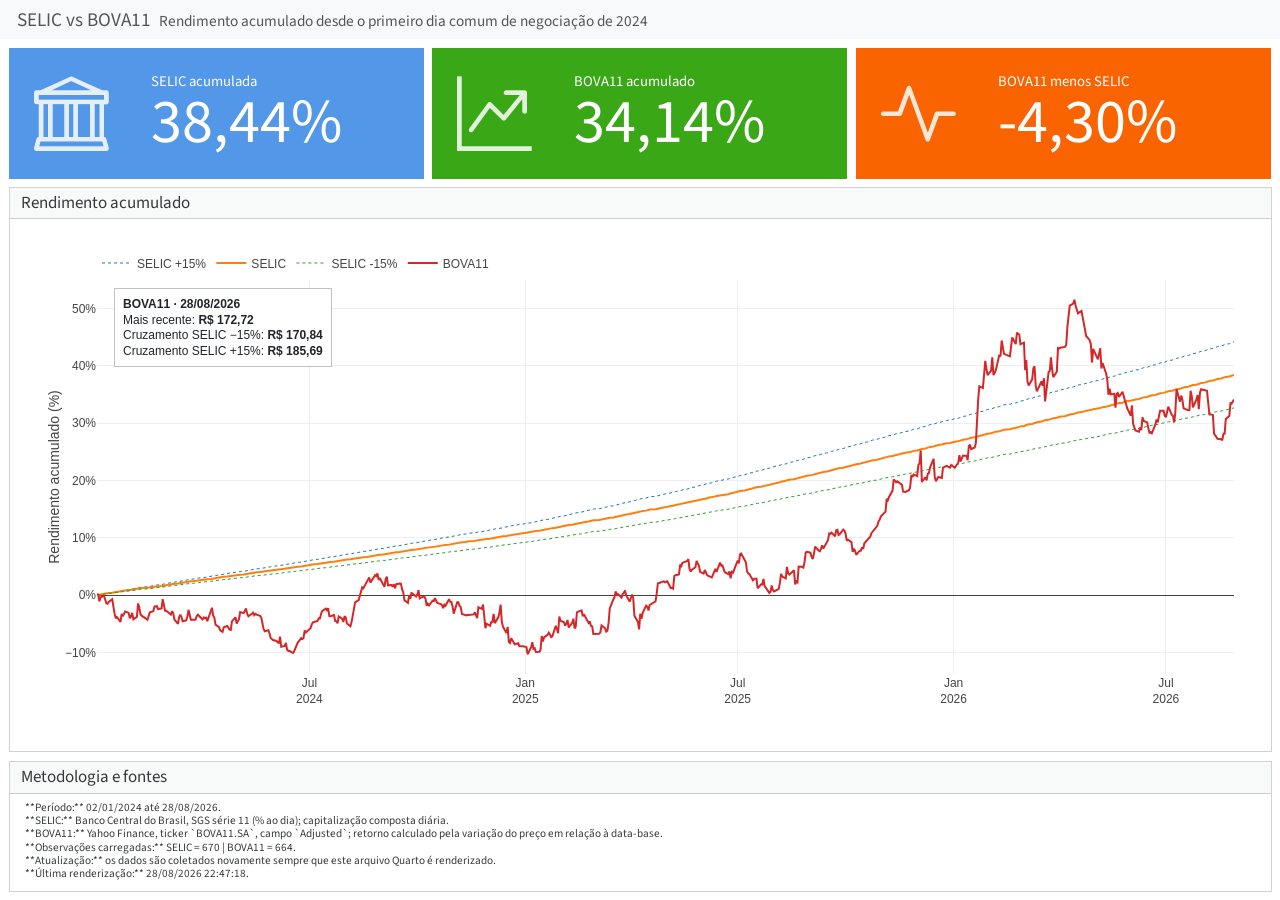
==== commit 76157ede: "Built site for gh-pages" ====
--- a/index.html
+++ b/index.html
@@ -104,7 +104,7 @@
 SELIC acumulada
 </p>
 <p class="value-box-value">
-38,30%
+38,44%
 </p>
 </div>
 </div>
@@ -120,7 +120,7 @@
 BOVA11 acumulado
 </p>
 <p class="value-box-value">
-33,44%
+34,14%
 </p>
 </div>
 </div>
@@ -136,7 +136,7 @@
 BOVA11 menos SELIC
 </p>
 <p class="value-box-value">
--4,86%
+-4,30%
 </p>
 </div>
 </div>
@@ -151,8 +151,8 @@
 </span></div></div>
 <div class="card-body html-fill-item html-fill-container">
 <div class="cell-output-display html-fill-item html-fill-container">
-<div class="plotly html-widget html-fill-item html-fill-container" id="htmlwidget-42ddff4b4f1b141f537a" style="width:100%;height:406px;"></div>
-<script type="application/json" data-for="htmlwidget-42ddff4b4f1b141f537a">{"x":{"visdat":{"192c4e89279":["function () ","plotlyVisDat"],"192c26fb030":["function () ","data"],"192c2067a71d":["function () ","data"],"192ca14c557":["function () ","data"],"192c6e9dee7":["function () ","data"]},"cur_data":"192c6e9dee7","attrs":{"192c26fb030":{"alpha_stroke":1,"sizes":[10,100],"spans":[1,20],"x":{},"y":{},"type":"scatter","mode":"lines","name":"SELIC +15%","line":{"width":1,"dash":"dot"},"hovertemplate":"<b>SELIC +15%<\/b> <br>Data: %{x|%d/%m/%Y} <br>Acumulado: %{y:.2f}% <extra><\/extra>","inherit":true},"192c2067a71d":{"alpha_stroke":1,"sizes":[10,100],"spans":[1,20],"x":{},"y":{},"type":"scatter","mode":"lines","name":"SELIC","line":{"width":2},"hovertemplate":"<b>SELIC<\/b> <br>Data: %{x|%d/%m/%Y} <br>Acumulado: %{y:.2f}% <extra><\/extra>","inherit":true},"192ca14c557":{"alpha_stroke":1,"sizes":[10,100],"spans":[1,20],"x":{},"y":{},"type":"scatter","mode":"lines","name":"SELIC -15%","line":{"width":1,"dash":"dot"},"hovertemplate":"<b>SELIC -15%<\/b> <br>Data: %{x|%d/%m/%Y} <br>Acumulado: %{y:.2f}% <extra><\/extra>","inherit":true},"192c6e9dee7":{"alpha_stroke":1,"sizes":[10,100],"spans":[1,20],"x":{},"y":{},"type":"scatter","mode":"lines","name":"BOVA11","line":{"width":2},"hovertemplate":"<b>BOVA11<\/b> <br>Data: %{x|%d/%m/%Y} <br>Acumulado: %{y:.2f}% <extra><\/extra>","inherit":true}},"layout":{"margin":{"b":60,"l":70,"t":25,"r":20},"xaxis":{"domain":[0,1],"automargin":true,"title":"","type":"date","tickformat":"%b<br>%Y","showgrid":true},"yaxis":{"domain":[0,1],"automargin":true,"title":"Rendimento acumulado (%)","ticksuffix":"%","showgrid":true,"zeroline":true},"legend":{"orientation":"h","x":0,"y":1.0800000000000001},"annotations":[{"xref":"paper","yref":"paper","x":0.014999999999999999,"y":0.97999999999999998,"xanchor":"left","yanchor":"top","align":"left","showarrow":false,"bgcolor":"rgba(255, 255, 255, 0.94)","bordercolor":"rgba(33, 37, 41, 0.28)","borderwidth":1,"borderpad":8,"font":{"size":12,"color":"#212529"},"text":"<b>BOVA11 · 26/08/2026<\/b><br>Mais recente: <b>R$ 171,82<\/b><br>Cruzamento SELIC −15%: <b>R$ 170,68<\/b><br>Cruzamento SELIC +15%: <b>R$ 185,48<\/b>"}],"hovermode":"x","showlegend":true},"source":"A","config":{"modeBarButtonsToAdd":["hoverclosest","hovercompare"],"showSendToCloud":false,"displaylogo":false,"responsive":true},"data":[{"x":["2024-01-02","2024-01-03","2024-01-04","2024-01-05","2024-01-08","2024-01-09","2024-01-10","2024-01-11","2024-01-12","2024-01-15","2024-01-16","2024-01-17","2024-01-18","2024-01-19","2024-01-22","2024-01-23","2024-01-24","2024-01-25","2024-01-26","2024-01-29","2024-01-30","2024-01-31","2024-02-01","2024-02-02","2024-02-05","2024-02-06","2024-02-07","2024-02-08","2024-02-09","2024-02-14","2024-02-15","2024-02-16","2024-02-19","2024-02-20","2024-02-21","2024-02-22","2024-02-23","2024-02-26","2024-02-27","2024-02-28","2024-02-29","2024-03-01","2024-03-04","2024-03-05","2024-03-06","2024-03-07","2024-03-08","2024-03-11","2024-03-12","2024-03-13","2024-03-14","2024-03-15","2024-03-18","2024-03-19","2024-03-20","2024-03-21","2024-03-22","2024-03-25","2024-03-26","2024-03-27","2024-03-28","2024-04-01","2024-04-02","2024-04-03","2024-04-04","2024-04-05","2024-04-08","2024-04-09","2024-04-10","2024-04-11","2024-04-12","2024-04-15","2024-04-16","2024-04-17","2024-04-18","2024-04-19","2024-04-22","2024-04-23","2024-04-24","2024-04-25","2024-04-26","2024-04-29","2024-04-30","2024-05-02","2024-05-03","2024-05-06","2024-05-07","2024-05-08","2024-05-09","2024-05-10","2024-05-13","2024-05-14","2024-05-15","2024-05-16","2024-05-17","2024-05-20","2024-05-21","2024-05-22","2024-05-23","2024-05-24","2024-05-27","2024-05-28","2024-05-29","2024-05-31","2024-06-03","2024-06-04","2024-06-05","2024-06-06","2024-06-07","2024-06-10","2024-06-11","2024-06-12","2024-06-13","2024-06-14","2024-06-17","2024-06-18","2024-06-19","2024-06-20","2024-06-21","2024-06-24","2024-06-25","2024-06-26","2024-06-27","2024-06-28","2024-07-01","2024-07-02","2024-07-03","2024-07-04","2024-07-05","2024-07-08","2024-07-09","2024-07-10","2024-07-11","2024-07-12","2024-07-15","2024-07-16","2024-07-17","2024-07-18","2024-07-19","2024-07-22","2024-07-23","2024-07-24","2024-07-25","2024-07-26","2024-07-29","2024-07-30","2024-07-31","2024-08-01","2024-08-02","2024-08-05","2024-08-06","2024-08-07","2024-08-08","2024-08-09","2024-08-12","2024-08-13","2024-08-14","2024-08-15","2024-08-16","2024-08-19","2024-08-20","2024-08-21","2024-08-22","2024-08-23","2024-08-26","2024-08-27","2024-08-28","2024-08-29","2024-08-30","2024-09-02","2024-09-03","2024-09-04","2024-09-05","2024-09-06","2024-09-09","2024-09-10","2024-09-11","2024-09-12","2024-09-13","2024-09-16","2024-09-17","2024-09-18","2024-09-19","2024-09-20","2024-09-23","2024-09-24","2024-09-25","2024-09-26","2024-09-27","2024-09-30","2024-10-01","2024-10-02","2024-10-03","2024-10-04","2024-10-07","2024-10-08","2024-10-09","2024-10-10","2024-10-11","2024-10-14","2024-10-15","2024-10-16","2024-10-17","2024-10-18","2024-10-21","2024-10-22","2024-10-23","2024-10-24","2024-10-25","2024-10-28","2024-10-29","2024-10-30","2024-10-31","2024-11-01","2024-11-04","2024-11-05","2024-11-06","2024-11-07","2024-11-08","2024-11-11","2024-11-12","2024-11-13","2024-11-14","2024-11-18","2024-11-19","2024-11-21","2024-11-22","2024-11-25","2024-11-26","2024-11-27","2024-11-28","2024-11-29","2024-12-02","2024-12-03","2024-12-04","2024-12-05","2024-12-06","2024-12-09","2024-12-10","2024-12-11","2024-12-12","2024-12-13","2024-12-16","2024-12-17","2024-12-18","2024-12-19","2024-12-20","2024-12-23","2024-12-24","2024-12-26","2024-12-27","2024-12-30","2024-12-31","2025-01-02","2025-01-03","2025-01-06","2025-01-07","2025-01-08","2025-01-09","2025-01-10","2025-01-13","2025-01-14","2025-01-15","2025-01-16","2025-01-17","2025-01-20","2025-01-21","2025-01-22","2025-01-23","2025-01-24","2025-01-27","2025-01-28","2025-01-29","2025-01-30","2025-01-31","2025-02-03","2025-02-04","2025-02-05","2025-02-06","2025-02-07","2025-02-10","2025-02-11","2025-02-12","2025-02-13","2025-02-14","2025-02-17","2025-02-18","2025-02-19","2025-02-20","2025-02-21","2025-02-24","2025-02-25","2025-02-26","2025-02-27","2025-02-28","2025-03-05","2025-03-06","2025-03-07","2025-03-10","2025-03-11","2025-03-12","2025-03-13","2025-03-14","2025-03-17","2025-03-18","2025-03-19","2025-03-20","2025-03-21","2025-03-24","2025-03-25","2025-03-26","2025-03-27","2025-03-28","2025-03-31","2025-04-01","2025-04-02","2025-04-03","2025-04-04","2025-04-07","2025-04-08","2025-04-09","2025-04-10","2025-04-11","2025-04-14","2025-04-15","2025-04-16","2025-04-17","2025-04-22","2025-04-23","2025-04-24","2025-04-25","2025-04-28","2025-04-29","2025-04-30","2025-05-02","2025-05-05","2025-05-06","2025-05-07","2025-05-08","2025-05-09","2025-05-12","2025-05-13","2025-05-14","2025-05-15","2025-05-16","2025-05-19","2025-05-20","2025-05-21","2025-05-22","2025-05-23","2025-05-26","2025-05-27","2025-05-28","2025-05-29","2025-05-30","2025-06-02","2025-06-03","2025-06-04","2025-06-05","2025-06-06","2025-06-09","2025-06-10","2025-06-11","2025-06-12","2025-06-13","2025-06-16","2025-06-17","2025-06-18","2025-06-20","2025-06-23","2025-06-24","2025-06-25","2025-06-26","2025-06-27","2025-06-30","2025-07-01","2025-07-02","2025-07-03","2025-07-04","2025-07-07","2025-07-08","2025-07-09","2025-07-10","2025-07-11","2025-07-14","2025-07-15","2025-07-16","2025-07-17","2025-07-18","2025-07-21","2025-07-22","2025-07-23","2025-07-24","2025-07-25","2025-07-28","2025-07-29","2025-07-30","2025-07-31","2025-08-01","2025-08-04","2025-08-05","2025-08-06","2025-08-07","2025-08-08","2025-08-11","2025-08-12","2025-08-13","2025-08-14","2025-08-15","2025-08-18","2025-08-19","2025-08-20","2025-08-21","2025-08-22","2025-08-25","2025-08-26","2025-08-27","2025-08-28","2025-08-29","2025-09-01","2025-09-02","2025-09-03","2025-09-04","2025-09-05","2025-09-08","2025-09-09","2025-09-10","2025-09-11","2025-09-12","2025-09-15","2025-09-16","2025-09-17","2025-09-18","2025-09-19","2025-09-22","2025-09-23","2025-09-24","2025-09-25","2025-09-26","2025-09-29","2025-09-30","2025-10-01","2025-10-02","2025-10-03","2025-10-06","2025-10-07","2025-10-08","2025-10-09","2025-10-10","2025-10-13","2025-10-14","2025-10-15","2025-10-16","2025-10-17","2025-10-20","2025-10-21","2025-10-22","2025-10-23","2025-10-24","2025-10-27","2025-10-28","2025-10-29","2025-10-30","2025-10-31","2025-11-03","2025-11-04","2025-11-05","2025-11-06","2025-11-07","2025-11-10","2025-11-11","2025-11-12","2025-11-13","2025-11-14","2025-11-17","2025-11-18","2025-11-19","2025-11-21","2025-11-24","2025-11-25","2025-11-26","2025-11-27","2025-11-28","2025-12-01","2025-12-02","2025-12-03","2025-12-04","2025-12-05","2025-12-08","2025-12-09","2025-12-10","2025-12-11","2025-12-12","2025-12-15","2025-12-16","2025-12-17","2025-12-18","2025-12-19","2025-12-22","2025-12-23","2025-12-24","2025-12-26","2025-12-29","2025-12-30","2025-12-31","2026-01-02","2026-01-05","2026-01-06","2026-01-07","2026-01-08","2026-01-09","2026-01-12","2026-01-13","2026-01-14","2026-01-15","2026-01-16","2026-01-19","2026-01-20","2026-01-21","2026-01-22","2026-01-23","2026-01-26","2026-01-27","2026-01-28","2026-01-29","2026-01-30","2026-02-02","2026-02-03","2026-02-04","2026-02-05","2026-02-06","2026-02-09","2026-02-10","2026-02-11","2026-02-12","2026-02-13","2026-02-18","2026-02-19","2026-02-20","2026-02-23","2026-02-24","2026-02-25","2026-02-26","2026-02-27","2026-03-02","2026-03-03","2026-03-04","2026-03-05","2026-03-06","2026-03-09","2026-03-10","2026-03-11","2026-03-12","2026-03-13","2026-03-16","2026-03-17","2026-03-18","2026-03-19","2026-03-20","2026-03-23","2026-03-24","2026-03-25","2026-03-26","2026-03-27","2026-03-30","2026-03-31","2026-04-01","2026-04-02","2026-04-06","2026-04-07","2026-04-08","2026-04-09","2026-04-10","2026-04-13","2026-04-14","2026-04-15","2026-04-16","2026-04-17","2026-04-20","2026-04-22","2026-04-23","2026-04-24","2026-04-27","2026-04-28","2026-04-29","2026-04-30","2026-05-04","2026-05-05","2026-05-06","2026-05-07","2026-05-08","2026-05-11","2026-05-12","2026-05-13","2026-05-14","2026-05-15","2026-05-18","2026-05-19","2026-05-20","2026-05-21","2026-05-22","2026-05-25","2026-05-26","2026-05-27","2026-05-28","2026-05-29","2026-06-01","2026-06-02","2026-06-03","2026-06-05","2026-06-08","2026-06-09","2026-06-10","2026-06-11","2026-06-12","2026-06-15","2026-06-16","2026-06-17","2026-06-18","2026-06-19","2026-06-22","2026-06-23","2026-06-24","2026-06-25","2026-06-26","2026-06-29","2026-06-30","2026-07-01","2026-07-02","2026-07-03","2026-07-06","2026-07-07","2026-07-08","2026-07-09","2026-07-10","2026-07-13","2026-07-14","2026-07-15","2026-07-16","2026-07-17","2026-07-20","2026-07-21","2026-07-22","2026-07-23","2026-07-24","2026-07-27","2026-07-28","2026-07-29","2026-07-30","2026-07-31","2026-08-03","2026-08-04","2026-08-05","2026-08-06","2026-08-07","2026-08-10","2026-08-11","2026-08-12","2026-08-13","2026-08-14","2026-08-17","2026-08-18","2026-08-19","2026-08-20","2026-08-21","2026-08-24","2026-08-25","2026-08-26","2026-08-27"],"y":[0,0.050299850000010686,0.10062170065140762,0.15096556157705332,0.20133144240404907,0.25171935276365853,0.30212930229138402,0.35256130062691571,0.40301535741420808,0.45349148230140351,0.50398968494085761,0.55450997498916466,0.60505236210713242,0.65561685595980745,0.70620346621644958,0.75681220255055737,0.80744307463981746,0.85809609216625715,0.908771264816015,0.959468602279545,1.010188114251489,1.060929810430804,1.1096254947513828,1.1583416103202149,1.207078165709673,1.2558351694956793,1.304612630257731,1.3534105565790022,1.4022289570462421,1.4510678402497488,1.4999272147834983,1.5488070892449899,1.597707472235451,1.6466283723595563,1.6955697982257598,1.7445317584459883,1.7935142616358966,1.8425173164146633,1.8915409314051188,1.9405851152336937,1.9896498765305213,2.0387352239292076,2.0878411660671379,2.1369677115851702,2.1861148691279162,2.2352826473435625,2.2844710548839218,2.3336801004044072,2.3829097925641594,2.4321601400258186,2.4814311514557774,2.5307228355240041,2.5800352009040926,2.6293682562733398,2.6787220103126428,2.7259911993697417,2.7732793755146723,2.8205865463742419,2.8679127195781682,2.9152579027593615,2.9626221035537443,3.0100053296003044,3.0574075885410932,3.1048288880212511,3.1522692356889843,3.1997286391955879,3.2472071061953698,3.2947046443457793,3.3422212613073294,3.3897569647435475,3.4373117623211256,3.4848856617098209,3.5324786705824294,3.5800907966148108,3.6277220474859915,3.6753724308780109,3.7230419544760491,3.7707306259683255,3.8184384530461486,3.8661654434039678,3.9139116047392717,3.961676944752663,4.0094614711478354,4.0572651916315472,4.1050881139137205,4.1529302457073189,4.2007915947283943,4.2486721686961655,4.2955011222568,4.3423484655475031,4.3892142057899139,4.4360983502085345,4.4830009060306235,4.5299218804864276,4.5768612808088749,4.6238191142338536,4.6707953879999859,4.717790109348857,4.7648032855247822,4.8118349237749891,4.8588850313495646,4.9059536155013532,4.9530406834861633,5.0001462425625336,5.0472702999919656,5.0944128630387953,5.1415739389700894,5.1887535350559055,5.2359516585691068,5.2831683167854431,5.3304035169834236,5.377657266444543,5.4249295724530544,5.4722204422961473,5.5195298832638207,5.5668579026489837,5.6142045077473295,5.6615697058575138,5.7089535042809745,5.7563559103221111,5.8037769312880831,5.8512165744889852,5.8986748472377961,5.9461517568502815,5.9936473106451906,6.0411615159440597,6.0886943800713587,6.1362459103543925,6.1838161141234043,6.2314049987113931,6.2790125714543983,6.3266388396911637,6.3742838107635249,6.4219474920159989,6.4696298907960879,6.5173310144542071,6.5650508703435797,6.6127894658203417,6.6605468082435628,6.7083229049751498,6.7561177633799181,6.8039313908255954,6.8517637946827445,6.8996149823249135,6.9474849611284624,6.9953737384726846,7.0432813217397623,7.091207718314811,7.1391529355857823,7.1871169809435651,7.2350998617819826,7.2831015854976942,7.3311221594902944,7.3791615911623172,7.4272198879191524,7.4752970571691293,7.5233931063234873,7.5715080427963262,7.6196418740047314,7.6677946073686263,7.7159662503109177,7.7641568102574272,7.8123662946368082,7.8605947108807035,7.9088420664236398,7.957108368703107,8.0053936251594795,8.0536978432360957,8.1020210303791007,8.1503631940377286,8.1987243416640272,8.2471044807130003,8.2955036186425666,8.3439217629135811,8.392358920989885,8.4408151003381278,8.4892903084280249,8.537784552732127,8.5862978407259689,8.6348301798880254,8.6833815776996293,8.7319520416451777,8.7816526921412947,8.8313733063946405,8.8811138924243718,8.9308744582526529,8.9806550119050499,9.0304555614102409,9.080276114800121,9.130116680109932,9.1799772653779783,9.2298578786459391,9.279758527958629,9.3296792213641364,9.3796199669137632,9.4295807726620513,9.4795616466668182,9.5295625969890736,9.5795836316930085,9.6296247588461732,9.6796859865192975,9.7297673227863619,9.779868775724589,9.8299903534144146,9.8801320639395449,9.9302939153870113,9.9804759158469256,10.030678073412776,10.080900396181322,10.131142892252456,10.181405569729415,10.231688436718668,10.281991501329909,10.33231477167616,10.38265825587364,10.433021962041851,10.483405898303568,10.536054970916311,10.588726133500483,10.641419395324318,10.694134765660028,10.746872253783657,10.799631868975183,10.852413620518439,10.905217517701216,10.958043569815105,11.010891786155691,11.063762176022431,11.116654748718615,11.169569513551542,11.222506479832367,11.275465656876104,11.328447054001771,11.381450680532218,11.434476545794254,11.487524659118568,11.540595029839805,11.593687667296471,11.646802580831055,11.699939779789871,11.757604723381872,11.815295912019625,11.873013357648047,11.930757072217505,11.988527067683778,12.046323356008083,12.104145949157099,12.161994859102949,12.219870097823186,12.277771677300787,12.335699609524266,12.393653906487573,12.451634580189999,12.509641642636501,12.567675105837298,12.625734981808201,12.683821282570486,12.741934020150813,12.800073206581388,12.858238853899902,12.916430974149471,12.974649579378733,13.032894681641784,13.091166292998247,13.14946442551317,13.20778909125716,13.266140302306264,13.324518070742043,13.382922408651577,13.441353328127416,13.499810841267637,13.55829496017582,13.616805696961027,13.679875519970672,13.742976270529427,13.806107963803194,13.869270614965432,13.932464239196902,13.995688851685873,14.058944467628073,14.122231102226685,14.185548770692293,14.248897488242992,14.312277270104309,14.375688131509275,14.439130087698329,14.502603153919443,14.566107345428014,14.629642677487006,14.693209165366781,14.756806824345215,14.820435669707658,14.88409571674705,14.947786980763659,15.011509477065458,15.075263220967711,15.139048227793378,15.202864512872859,15.266712091544036,15.330590979152371,15.394501191050837,15.458442742599933,15.522415649167602,15.586419926129508,15.650455588868704,15.71452265277583,15.783188298670538,15.851890015315707,15.920627821659657,15.989401736660664,16.058211779286935,16.12705796851672,16.195940323338164,16.26485886274941,16.3338136057586,16.402804571383864,16.471831778653243,16.540895246604883,16.609994994286872,16.679131040757326,16.74830340508435,16.817512106346076,16.886757163630659,16.956038596036272,17.02535642267117,17.094710662653551,17.164101335111752,17.233528459184104,17.302992054019011,17.37249213877492,17.442028732620319,17.511601854733843,17.581211524304152,17.650857760530009,17.720540582620167,17.790260009793638,17.860016061279396,17.929808756316532,18.00194444633625,18.0741192815095,18.146333283078807,18.218586472298199,18.290878870433264,18.363210498761095,18.435581378570351,18.507991531161245,18.580440977845541,18.652929739946586,18.725457838799279,18.798025295750104,18.870632132157095,18.943278369389944,19.01596402882987,19.08868913186976,19.161453699914063,19.234257754378845,19.307101316691838,19.379984408292348,19.452907050631378,19.52586926517148,19.598871073386931,19.671912496763607,19.744993556799123,19.818114275002632,19.891274672895122,19.964474772009112,20.0377145938889,20.110994160090424,20.185482202280831,20.260011310473757,20.334581507309348,20.409192815440171,20.483845257531261,20.558538856260206,20.633273634317046,20.708049614404395,20.782866819237334,20.857725271543458,20.932624994062927,21.007566009548405,21.08254834076515,21.157572010490906,21.232637041516028,21.307743456643397,21.382891278688486,21.458080530479354,21.533311234856633,21.608583414673518,21.68389709279586,21.759252292102133,21.834649035483281,21.910087345843056,21.985567246097695,22.061088759176172,22.136651908019992,22.212256715583404,22.287903204833281,22.363591398749158,22.439321320323213,22.515092992560323,22.590906438478068,22.666761681106678,22.742658743489105,22.818597648680996,22.894578419750701,22.970601079779307,23.0466656518606,23.122772159101139,23.198920624620179,23.275111071549762,23.351343523034622,23.427618002232322,23.503934532313142,23.580293136460156,23.656693837869238,23.733136659748997,23.809621625320894,23.886148757819168,23.96271808049087,24.039329616595818,24.11598338940674,24.192679422209189,24.269417738301449,24.346198360994766,24.423021313613177,24.499886619493601,24.576794301985796,24.653744384452438,24.730736890269046,24.807771842824039,24.884849265518699,24.961969181767291,25.039131614996911,25.116336588647567,25.193584126172265,25.270874251036908,25.348206986720225,25.425582356714102,25.50300038452319,25.580461093665193,25.657964507670755,25.735510650083476,25.813099544459991,25.890731214369861,25.96840568339568,26.046122975133009,26.123883113190413,26.201686121189589,26.279532022765075,26.357420841564551,26.435352601248713,26.513327325491328,26.591345037979153,26.669405762412048,26.747509522502956,26.825656341977794,26.9038462445757,26.982079254048816,27.060355394162382,27.138674688694756,27.217037161437382,27.295442836194873,27.373891736784916,27.452383887038319,27.530919310799099,27.609498031924325,27.688120074284331,27.76678546176251,27.845494218255453,27.924246367672929,28.00304193393788,28.081880940986501,28.160763412768087,28.239689373245191,28.318658846393589,28.397671856202177,28.47672842667324,28.555828581822155,28.634972345677635,28.714159742281517,28.793390795689042,28.872665529968646,28.951983969201979,29.031346137484043,29.110752058923111,29.19020175764074,29.26969525777174,29.349232583464321,29.428813758879929,29.508438808193358,29.588107755592713,29.667820625279447,29.74757744146839,29.827378228387641,29.907223010278766,29.987111811396556,30.067044656009326,30.14702156839866,30.227042572859521,30.307107693700384,30.387216955242994,30.467370381822619,30.547567997787841,30.627809827500684,30.708095895336697,30.788426225684798,30.86880084294727,30.949219771540008,31.029683035892273,31.110190660446801,31.190742669659805,31.271339088001049,31.351979939953683,31.432665250014377,31.513395042693354,31.594169342514352,31.67498817401459,31.755851561744834,31.836759530269351,31.917712104166011,31.998709308026154,32.079751166454777,32.160837704070346,32.241968945505022,32.323144915404363,32.404365638427691,32.485631139247801,32.566941442551226,32.648296573037918,32.729696555421626,32.811141414429599,32.892631174802801,32.974165861295788,33.055745498676806,33.13737011172767,33.219039725243995,33.300754364034908,33.382514052923391,33.464318816745887,33.546168680352771,33.628063668607965,33.710003806389103,33.791989118587622,33.874019630108606,33.956095365870873,34.038216350807055,34.120382609863434,34.202594168000068,34.284851050190852,34.367153281423342,34.449500886698949,34.531893891032787,34.614332319453872,34.696816197004949,34.779345548742512,34.861920399736995,34.944540775072596,35.025909679569608,35.107322739716324,35.188779979474283,35.270281422817924,35.351827093734848,35.433417016225548,35.515051214303568,35.596729711995501,35.678452533341037,35.760219702392781,35.842031243216496,35.923887179890926,36.005787536507988,36.087732337172532,36.169721606002653,36.251755367129356,36.333833644696881,36.415956462862525,36.498123845796663,36.580335817682808,36.662592402717664,36.744893625110933,36.827239509085516,36.909630078877534,36.992065358736113,37.074545372923687,37.157070145715785,37.23963970140106,37.320935669001607,37.402275048648868,37.483657863524861,37.565084136823991,37.646553891753065,37.728067151531256,37.809623939390171,37.891224278573816,37.972868192338581,38.054555703953284,38.136286836699213,38.218061613870034,38.299880058771826,38.381742194723202,38.463648045055201,38.545597633111278,38.627590982247348,38.709628115831862,38.791709057245761,38.873833829882322,38.956002457147463,39.038214962459605,39.12047136924955,39.202771700960746,39.285115981049053,39.367504232982959,39.449936480243366,39.5324127463238,39.614933054730336,39.697497428981585,39.780105892608688,39.862758469155317,39.945455182177845,40.026849579239631,40.108286733592074,40.189766667696126,40.271289404024309,40.352854965061148,40.43446337330284,40.516114651257482,40.597808821444929,40.679545906396918,40.761325928656987,40.843148910780585,40.925014875334909,41.006923844899063,41.08887584206402,41.170870889432635,41.25290900961955,41.334990225251396,41.417114558966631,41.499282033415597,41.58149267126057,41.663746495175729,41.746043527847092,41.828383791972712,41.910767310262493,41.993194105438221,42.075664200233746,42.158177617394763,42.240734379678962,42.323334509855961,42.405978030707338,42.488664965026636,42.571395335619421,42.654169165303173,42.736986476907397,42.819847293273604,42.901377026385305,42.982948877757146,43.064562869147416,43.146219022325617,43.22791735907257,43.30965790118028,43.391440670452042,43.473265688702412,43.555132977757211,43.637042559453548,43.718994455639766,43.800988688175572,43.883025278931875,43.965104249791004,44.047225622646458,44.129389419403125],"type":"scatter","mode":"lines","name":"SELIC +15%","line":{"color":"rgba(31,119,180,1)","width":1,"dash":"dot"},"hovertemplate":["<b>SELIC +15%<\/b> <br>Data: %{x|%d/%m/%Y} <br>Acumulado: %{y:.2f}% <extra><\/extra>","<b>SELIC +15%<\/b> <br>Data: %{x|%d/%m/%Y} <br>Acumulado: %{y:.2f}% <extra><\/extra>","<b>SELIC +15%<\/b> <br>Data: %{x|%d/%m/%Y} <br>Acumulado: %{y:.2f}% <extra><\/extra>","<b>SELIC +15%<\/b> <br>Data: %{x|%d/%m/%Y} <br>Acumulado: %{y:.2f}% <extra><\/extra>","<b>SELIC +15%<\/b> <br>Data: %{x|%d/%m/%Y} <br>Acumulado: %{y:.2f}% <extra><\/extra>","<b>SELIC +15%<\/b> <br>Data: %{x|%d/%m/%Y} <br>Acumulado: %{y:.2f}% <extra><\/extra>","<b>SELIC +15%<\/b> <br>Data: %{x|%d/%m/%Y} <br>Acumulado: %{y:.2f}% <extra><\/extra>","<b>SELIC +15%<\/b> <br>Data: %{x|%d/%m/%Y} <br>Acumulado: %{y:.2f}% <extra><\/extra>","<b>SELIC +15%<\/b> <br>Data: %{x|%d/%m/%Y} <br>Acumulado: %{y:.2f}% <extra><\/extra>","<b>SELIC +15%<\/b> <br>Data: %{x|%d/%m/%Y} <br>Acumulado: %{y:.2f}% <extra><\/extra>","<b>SELIC +15%<\/b> <br>Data: %{x|%d/%m/%Y} <br>Acumulado: %{y:.2f}% <extra><\/extra>","<b>SELIC +15%<\/b> <br>Data: %{x|%d/%m/%Y} <br>Acumulado: %{y:.2f}% <extra><\/extra>","<b>SELIC +15%<\/b> <br>Data: %{x|%d/%m/%Y} <br>Acumulado: %{y:.2f}% <extra><\/extra>","<b>SELIC +15%<\/b> <br>Data: %{x|%d/%m/%Y} <br>Acumulado: %{y:.2f}% <extra><\/extra>","<b>SELIC +15%<\/b> <br>Data: %{x|%d/%m/%Y} <br>Acumulado: %{y:.2f}% <extra><\/extra>","<b>SELIC +15%<\/b> <br>Data: %{x|%d/%m/%Y} <br>Acumulado: %{y:.2f}% <extra><\/extra>","<b>SELIC +15%<\/b> <br>Data: %{x|%d/%m/%Y} <br>Acumulado: %{y:.2f}% <extra><\/extra>","<b>SELIC +15%<\/b> <br>Data: %{x|%d/%m/%Y} <br>Acumulado: %{y:.2f}% <extra><\/extra>","<b>SELIC +15%<\/b> <br>Data: %{x|%d/%m/%Y} <br>Acumulado: %{y:.2f}% <extra><\/extra>","<b>SELIC +15%<\/b> <br>Data: %{x|%d/%m/%Y} <br>Acumulado: %{y:.2f}% <extra><\/extra>","<b>SELIC +15%<\/b> <br>Data: %{x|%d/%m/%Y} <br>Acumulado: %{y:.2f}% <extra><\/extra>","<b>SELIC +15%<\/b> <br>Data: %{x|%d/%m/%Y} <br>Acumulado: %{y:.2f}% <extra><\/extra>","<b>SELIC +15%<\/b> <br>Data: %{x|%d/%m/%Y} <br>Acumulado: %{y:.2f}% <extra><\/extra>","<b>SELIC +15%<\/b> <br>Data: %{x|%d/%m/%Y} <br>Acumulado: %{y:.2f}% <extra><\/extra>","<b>SELIC +15%<\/b> <br>Data: %{x|%d/%m/%Y} <br>Acumulado: %{y:.2f}% <extra><\/extra>","<b>SELIC +15%<\/b> <br>Data: %{x|%d/%m/%Y} <br>Acumulado: %{y:.2f}% <extra><\/extra>","<b>SELIC +15%<\/b> <br>Data: %{x|%d/%m/%Y} <br>Acumulado: %{y:.2f}% <extra><\/extra>","<b>SELIC +15%<\/b> <br>Data: %{x|%d/%m/%Y} <br>Acumulado: %{y:.2f}% <extra><\/extra>","<b>SELIC +15%<\/b> <br>Data: %{x|%d/%m/%Y} <br>Acumulado: %{y:.2f}% <extra><\/extra>","<b>SELIC +15%<\/b> <br>Data: %{x|%d/%m/%Y} <br>Acumulado: %{y:.2f}% <extra><\/extra>","<b>SELIC +15%<\/b> <br>Data: %{x|%d/%m/%Y} <br>Acumulado: %{y:.2f}% <extra><\/extra>","<b>SELIC +15%<\/b> <br>Data: %{x|%d/%m/%Y} <br>Acumulado: %{y:.2f}% <extra><\/extra>","<b>SELIC +15%<\/b> <br>Data: %{x|%d/%m/%Y} <br>Acumulado: %{y:.2f}% <extra><\/extra>","<b>SELIC +15%<\/b> <br>Data: %{x|%d/%m/%Y} <br>Acumulado: %{y:.2f}% <extra><\/extra>","<b>SELIC +15%<\/b> <br>Data: %{x|%d/%m/%Y} <br>Acumulado: %{y:.2f}% <extra><\/extra>","<b>SELIC +15%<\/b> <br>Data: %{x|%d/%m/%Y} <br>Acumulado: %{y:.2f}% <extra><\/extra>","<b>SELIC +15%<\/b> <br>Data: %{x|%d/%m/%Y} <br>Acumulado: %{y:.2f}% <extra><\/extra>","<b>SELIC +15%<\/b> <br>Data: %{x|%d/%m/%Y} <br>Acumulado: %{y:.2f}% <extra><\/extra>","<b>SELIC +15%<\/b> <br>Data: %{x|%d/%m/%Y} <br>Acumulado: %{y:.2f}% <extra><\/extra>","<b>SELIC +15%<\/b> <br>Data: %{x|%d/%m/%Y} <br>Acumulado: %{y:.2f}% <extra><\/extra>","<b>SELIC +15%<\/b> <br>Data: %{x|%d/%m/%Y} <br>Acumulado: %{y:.2f}% <extra><\/extra>","<b>SELIC +15%<\/b> <br>Data: %{x|%d/%m/%Y} <br>Acumulado: %{y:.2f}% <extra><\/extra>","<b>SELIC +15%<\/b> <br>Data: %{x|%d/%m/%Y} <br>Acumulado: %{y:.2f}% <extra><\/extra>","<b>SELIC +15%<\/b> <br>Data: %{x|%d/%m/%Y} <br>Acumulado: %{y:.2f}% <extra><\/extra>","<b>SELIC +15%<\/b> <br>Data: %{x|%d/%m/%Y} <br>Acumulado: %{y:.2f}% <extra><\/extra>","<b>SELIC +15%<\/b> <br>Data: %{x|%d/%m/%Y} <br>Acumulado: %{y:.2f}% <extra><\/extra>","<b>SELIC +15%<\/b> <br>Data: %{x|%d/%m/%Y} <br>Acumulado: %{y:.2f}% <extra><\/extra>","<b>SELIC +15%<\/b> <br>Data: %{x|%d/%m/%Y} <br>Acumulado: %{y:.2f}% <extra><\/extra>","<b>SELIC +15%<\/b> <br>Data: %{x|%d/%m/%Y} <br>Acumulado: %{y:.2f}% <extra><\/extra>","<b>SELIC +15%<\/b> <br>Data: %{x|%d/%m/%Y} <br>Acumulado: %{y:.2f}% <extra><\/extra>","<b>SELIC +15%<\/b> <br>Data: %{x|%d/%m/%Y} <br>Acumulado: %{y:.2f}% <extra><\/extra>","<b>SELIC +15%<\/b> <br>Data: %{x|%d/%m/%Y} <br>Acumulado: %{y:.2f}% <extra><\/extra>","<b>SELIC +15%<\/b> <br>Data: %{x|%d/%m/%Y} <br>Acumulado: %{y:.2f}% <extra><\/extra>","<b>SELIC +15%<\/b> <br>Data: %{x|%d/%m/%Y} <br>Acumulado: %{y:.2f}% <extra><\/extra>","<b>SELIC +15%<\/b> <br>Data: %{x|%d/%m/%Y} <br>Acumulado: %{y:.2f}% <extra><\/extra>","<b>SELIC +15%<\/b> <br>Data: %{x|%d/%m/%Y} <br>Acumulado: %{y:.2f}% <extra><\/extra>","<b>SELIC +15%<\/b> <br>Data: %{x|%d/%m/%Y} <br>Acumulado: %{y:.2f}% <extra><\/extra>","<b>SELIC +15%<\/b> <br>Data: %{x|%d/%m/%Y} <br>Acumulado: %{y:.2f}% <extra><\/extra>","<b>SELIC +15%<\/b> <br>Data: %{x|%d/%m/%Y} <br>Acumulado: %{y:.2f}% <extra><\/extra>","<b>SELIC +15%<\/b> <br>Data: %{x|%d/%m/%Y} <br>Acumulado: %{y:.2f}% <extra><\/extra>","<b>SELIC +15%<\/b> <br>Data: %{x|%d/%m/%Y} <br>Acumulado: %{y:.2f}% <extra><\/extra>","<b>SELIC +15%<\/b> <br>Data: %{x|%d/%m/%Y} <br>Acumulado: %{y:.2f}% <extra><\/extra>","<b>SELIC +15%<\/b> <br>Data: %{x|%d/%m/%Y} <br>Acumulado: %{y:.2f}% <extra><\/extra>","<b>SELIC +15%<\/b> <br>Data: %{x|%d/%m/%Y} <br>Acumulado: %{y:.2f}% <extra><\/extra>","<b>SELIC +15%<\/b> <br>Data: %{x|%d/%m/%Y} <br>Acumulado: %{y:.2f}% <extra><\/extra>","<b>SELIC +15%<\/b> <br>Data: %{x|%d/%m/%Y} <br>Acumulado: %{y:.2f}% <extra><\/extra>","<b>SELIC +15%<\/b> <br>Data: %{x|%d/%m/%Y} <br>Acumulado: %{y:.2f}% <extra><\/extra>","<b>SELIC +15%<\/b> <br>Data: %{x|%d/%m/%Y} <br>Acumulado: %{y:.2f}% <extra><\/extra>","<b>SELIC +15%<\/b> <br>Data: %{x|%d/%m/%Y} <br>Acumulado: %{y:.2f}% <extra><\/extra>","<b>SELIC +15%<\/b> <br>Data: %{x|%d/%m/%Y} <br>Acumulado: %{y:.2f}% <extra><\/extra>","<b>SELIC +15%<\/b> <br>Data: %{x|%d/%m/%Y} <br>Acumulado: %{y:.2f}% <extra><\/extra>","<b>SELIC +15%<\/b> <br>Data: %{x|%d/%m/%Y} <br>Acumulado: %{y:.2f}% <extra><\/extra>","<b>SELIC +15%<\/b> <br>Data: %{x|%d/%m/%Y} <br>Acumulado: %{y:.2f}% <extra><\/extra>","<b>SELIC +15%<\/b> <br>Data: %{x|%d/%m/%Y} <br>Acumulado: %{y:.2f}% <extra><\/extra>","<b>SELIC +15%<\/b> <br>Data: %{x|%d/%m/%Y} <br>Acumulado: %{y:.2f}% <extra><\/extra>","<b>SELIC +15%<\/b> <br>Data: %{x|%d/%m/%Y} <br>Acumulado: %{y:.2f}% <extra><\/extra>","<b>SELIC +15%<\/b> <br>Data: %{x|%d/%m/%Y} <br>Acumulado: %{y:.2f}% <extra><\/extra>","<b>SELIC +15%<\/b> <br>Data: %{x|%d/%m/%Y} <br>Acumulado: %{y:.2f}% <extra><\/extra>","<b>SELIC +15%<\/b> <br>Data: %{x|%d/%m/%Y} <br>Acumulado: %{y:.2f}% <extra><\/extra>","<b>SELIC +15%<\/b> <br>Data: %{x|%d/%m/%Y} <br>Acumulado: %{y:.2f}% <extra><\/extra>","<b>SELIC +15%<\/b> <br>Data: %{x|%d/%m/%Y} <br>Acumulado: %{y:.2f}% <extra><\/extra>","<b>SELIC +15%<\/b> <br>Data: %{x|%d/%m/%Y} <br>Acumulado: %{y:.2f}% <extra><\/extra>","<b>SELIC +15%<\/b> <br>Data: %{x|%d/%m/%Y} <br>Acumulado: %{y:.2f}% <extra><\/extra>","<b>SELIC +15%<\/b> <br>Data: %{x|%d/%m/%Y} <br>Acumulado: %{y:.2f}% <extra><\/extra>","<b>SELIC +15%<\/b> <br>Data: %{x|%d/%m/%Y} <br>Acumulado: %{y:.2f}% <extra><\/extra>","<b>SELIC +15%<\/b> <br>Data: %{x|%d/%m/%Y} <br>Acumulado: %{y:.2f}% <extra><\/extra>","<b>SELIC +15%<\/b> <br>Data: %{x|%d/%m/%Y} <br>Acumulado: %{y:.2f}% <extra><\/extra>","<b>SELIC +15%<\/b> <br>Data: %{x|%d/%m/%Y} <br>Acumulado: %{y:.2f}% <extra><\/extra>","<b>SELIC +15%<\/b> <br>Data: %{x|%d/%m/%Y} <br>Acumulado: %{y:.2f}% <extra><\/extra>","<b>SELIC +15%<\/b> <br>Data: %{x|%d/%m/%Y} <br>Acumulado: %{y:.2f}% <extra><\/extra>","<b>SELIC +15%<\/b> <br>Data: %{x|%d/%m/%Y} <br>Acumulado: %{y:.2f}% <extra><\/extra>","<b>SELIC +15%<\/b> <br>Data: %{x|%d/%m/%Y} <br>Acumulado: %{y:.2f}% <extra><\/extra>","<b>SELIC +15%<\/b> <br>Data: %{x|%d/%m/%Y} <br>Acumulado: %{y:.2f}% <extra><\/extra>","<b>SELIC +15%<\/b> <br>Data: %{x|%d/%m/%Y} <br>Acumulado: %{y:.2f}% <extra><\/extra>","<b>SELIC +15%<\/b> <br>Data: %{x|%d/%m/%Y} <br>Acumulado: %{y:.2f}% <extra><\/extra>","<b>SELIC +15%<\/b> <br>Data: %{x|%d/%m/%Y} <br>Acumulado: %{y:.2f}% <extra><\/extra>","<b>SELIC +15%<\/b> <br>Data: %{x|%d/%m/%Y} <br>Acumulado: %{y:.2f}% <extra><\/extra>","<b>SELIC +15%<\/b> <br>Data: %{x|%d/%m/%Y} <br>Acumulado: %{y:.2f}% <extra><\/extra>","<b>SELIC +15%<\/b> <br>Data: %{x|%d/%m/%Y} <br>Acumulado: %{y:.2f}% <extra><\/extra>","<b>SELIC +15%<\/b> <br>Data: %{x|%d/%m/%Y} <br>Acumulado: %{y:.2f}% <extra><\/extra>","<b>SELIC +15%<\/b> <br>Data: %{x|%d/%m/%Y} <br>Acumulado: %{y:.2f}% <extra><\/extra>","<b>SELIC +15%<\/b> <br>Data: %{x|%d/%m/%Y} <br>Acumulado: %{y:.2f}% <extra><\/extra>","<b>SELIC +15%<\/b> <br>Data: %{x|%d/%m/%Y} <br>Acumulado: %{y:.2f}% <extra><\/extra>","<b>SELIC +15%<\/b> <br>Data: %{x|%d/%m/%Y} <br>Acumulado: %{y:.2f}% <extra><\/extra>","<b>SELIC +15%<\/b> <br>Data: %{x|%d/%m/%Y} <br>Acumulado: %{y:.2f}% <extra><\/extra>","<b>SELIC +15%<\/b> <br>Data: %{x|%d/%m/%Y} <br>Acumulado: %{y:.2f}% <extra><\/extra>","<b>SELIC +15%<\/b> <br>Data: %{x|%d/%m/%Y} <br>Acumulado: %{y:.2f}% <extra><\/extra>","<b>SELIC +15%<\/b> <br>Data: %{x|%d/%m/%Y} <br>Acumulado: %{y:.2f}% <extra><\/extra>","<b>SELIC +15%<\/b> <br>Data: %{x|%d/%m/%Y} <br>Acumulado: %{y:.2f}% <extra><\/extra>","<b>SELIC +15%<\/b> <br>Data: %{x|%d/%m/%Y} <br>Acumulado: %{y:.2f}% <extra><\/extra>","<b>SELIC +15%<\/b> <br>Data: %{x|%d/%m/%Y} <br>Acumulado: %{y:.2f}% <extra><\/extra>","<b>SELIC +15%<\/b> <br>Data: %{x|%d/%m/%Y} <br>Acumulado: %{y:.2f}% <extra><\/extra>","<b>SELIC +15%<\/b> <br>Data: %{x|%d/%m/%Y} <br>Acumulado: %{y:.2f}% <extra><\/extra>","<b>SELIC +15%<\/b> <br>Data: %{x|%d/%m/%Y} <br>Acumulado: %{y:.2f}% <extra><\/extra>","<b>SELIC +15%<\/b> <br>Data: %{x|%d/%m/%Y} <br>Acumulado: %{y:.2f}% <extra><\/extra>","<b>SELIC +15%<\/b> <br>Data: %{x|%d/%m/%Y} <br>Acumulado: %{y:.2f}% <extra><\/extra>","<b>SELIC +15%<\/b> <br>Data: %{x|%d/%m/%Y} <br>Acumulado: %{y:.2f}% <extra><\/extra>","<b>SELIC +15%<\/b> <br>Data: %{x|%d/%m/%Y} <br>Acumulado: %{y:.2f}% <extra><\/extra>","<b>SELIC +15%<\/b> <br>Data: %{x|%d/%m/%Y} <br>Acumulado: %{y:.2f}% <extra><\/extra>","<b>SELIC +15%<\/b> <br>Data: %{x|%d/%m/%Y} <br>Acumulado: %{y:.2f}% <extra><\/extra>","<b>SELIC +15%<\/b> <br>Data: %{x|%d/%m/%Y} <br>Acumulado: %{y:.2f}% <extra><\/extra>","<b>SELIC +15%<\/b> <br>Data: %{x|%d/%m/%Y} <br>Acumulado: %{y:.2f}% <extra><\/extra>","<b>SELIC +15%<\/b> <br>Data: %{x|%d/%m/%Y} <br>Acumulado: %{y:.2f}% <extra><\/extra>","<b>SELIC +15%<\/b> <br>Data: %{x|%d/%m/%Y} <br>Acumulado: %{y:.2f}% <extra><\/extra>","<b>SELIC +15%<\/b> <br>Data: %{x|%d/%m/%Y} <br>Acumulado: %{y:.2f}% <extra><\/extra>","<b>SELIC +15%<\/b> <br>Data: %{x|%d/%m/%Y} <br>Acumulado: %{y:.2f}% <extra><\/extra>","<b>SELIC +15%<\/b> <br>Data: %{x|%d/%m/%Y} <br>Acumulado: %{y:.2f}% <extra><\/extra>","<b>SELIC +15%<\/b> <br>Data: %{x|%d/%m/%Y} <br>Acumulado: %{y:.2f}% <extra><\/extra>","<b>SELIC +15%<\/b> <br>Data: %{x|%d/%m/%Y} <br>Acumulado: %{y:.2f}% <extra><\/extra>","<b>SELIC +15%<\/b> <br>Data: %{x|%d/%m/%Y} <br>Acumulado: %{y:.2f}% <extra><\/extra>","<b>SELIC +15%<\/b> <br>Data: %{x|%d/%m/%Y} <br>Acumulado: %{y:.2f}% <extra><\/extra>","<b>SELIC +15%<\/b> <br>Data: %{x|%d/%m/%Y} <br>Acumulado: %{y:.2f}% <extra><\/extra>","<b>SELIC +15%<\/b> <br>Data: %{x|%d/%m/%Y} <br>Acumulado: %{y:.2f}% <extra><\/extra>","<b>SELIC +15%<\/b> <br>Data: %{x|%d/%m/%Y} <br>Acumulado: %{y:.2f}% <extra><\/extra>","<b>SELIC +15%<\/b> <br>Data: %{x|%d/%m/%Y} <br>Acumulado: %{y:.2f}% <extra><\/extra>","<b>SELIC +15%<\/b> <br>Data: %{x|%d/%m/%Y} <br>Acumulado: %{y:.2f}% <extra><\/extra>","<b>SELIC +15%<\/b> <br>Data: %{x|%d/%m/%Y} <br>Acumulado: %{y:.2f}% <extra><\/extra>","<b>SELIC +15%<\/b> <br>Data: %{x|%d/%m/%Y} <br>Acumulado: %{y:.2f}% <extra><\/extra>","<b>SELIC +15%<\/b> <br>Data: %{x|%d/%m/%Y} <br>Acumulado: %{y:.2f}% <extra><\/extra>","<b>SELIC +15%<\/b> <br>Data: %{x|%d/%m/%Y} <br>Acumulado: %{y:.2f}% <extra><\/extra>","<b>SELIC +15%<\/b> <br>Data: %{x|%d/%m/%Y} <br>Acumulado: %{y:.2f}% <extra><\/extra>","<b>SELIC +15%<\/b> <br>Data: %{x|%d/%m/%Y} <br>Acumulado: %{y:.2f}% <extra><\/extra>","<b>SELIC +15%<\/b> <br>Data: %{x|%d/%m/%Y} <br>Acumulado: %{y:.2f}% <extra><\/extra>","<b>SELIC +15%<\/b> <br>Data: %{x|%d/%m/%Y} <br>Acumulado: %{y:.2f}% <extra><\/extra>","<b>SELIC +15%<\/b> <br>Data: %{x|%d/%m/%Y} <br>Acumulado: %{y:.2f}% <extra><\/extra>","<b>SELIC +15%<\/b> <br>Data: %{x|%d/%m/%Y} <br>Acumulado: %{y:.2f}% <extra><\/extra>","<b>SELIC +15%<\/b> <br>Data: %{x|%d/%m/%Y} <br>Acumulado: %{y:.2f}% <extra><\/extra>","<b>SELIC +15%<\/b> <br>Data: %{x|%d/%m/%Y} <br>Acumulado: %{y:.2f}% <extra><\/extra>","<b>SELIC +15%<\/b> <br>Data: %{x|%d/%m/%Y} <br>Acumulado: %{y:.2f}% <extra><\/extra>","<b>SELIC +15%<\/b> <br>Data: %{x|%d/%m/%Y} <br>Acumulado: %{y:.2f}% <extra><\/extra>","<b>SELIC +15%<\/b> <br>Data: %{x|%d/%m/%Y} <br>Acumulado: %{y:.2f}% <extra><\/extra>","<b>SELIC +15%<\/b> <br>Data: %{x|%d/%m/%Y} <br>Acumulado: %{y:.2f}% <extra><\/extra>","<b>SELIC +15%<\/b> <br>Data: %{x|%d/%m/%Y} <br>Acumulado: %{y:.2f}% <extra><\/extra>","<b>SELIC +15%<\/b> <br>Data: %{x|%d/%m/%Y} <br>Acumulado: %{y:.2f}% <extra><\/extra>","<b>SELIC +15%<\/b> <br>Data: %{x|%d/%m/%Y} <br>Acumulado: %{y:.2f}% <extra><\/extra>","<b>SELIC +15%<\/b> <br>Data: %{x|%d/%m/%Y} <br>Acumulado: %{y:.2f}% <extra><\/extra>","<b>SELIC +15%<\/b> <br>Data: %{x|%d/%m/%Y} <br>Acumulado: %{y:.2f}% <extra><\/extra>","<b>SELIC +15%<\/b> <br>Data: %{x|%d/%m/%Y} <br>Acumulado: %{y:.2f}% <extra><\/extra>","<b>SELIC +15%<\/b> <br>Data: %{x|%d/%m/%Y} <br>Acumulado: %{y:.2f}% <extra><\/extra>","<b>SELIC +15%<\/b> <br>Data: %{x|%d/%m/%Y} <br>Acumulado: %{y:.2f}% <extra><\/extra>","<b>SELIC +15%<\/b> <br>Data: %{x|%d/%m/%Y} <br>Acumulado: %{y:.2f}% <extra><\/extra>","<b>SELIC +15%<\/b> <br>Data: %{x|%d/%m/%Y} <br>Acumulado: %{y:.2f}% <extra><\/extra>","<b>SELIC +15%<\/b> <br>Data: %{x|%d/%m/%Y} <br>Acumulado: %{y:.2f}% <extra><\/extra>","<b>SELIC +15%<\/b> <br>Data: %{x|%d/%m/%Y} <br>Acumulado: %{y:.2f}% <extra><\/extra>","<b>SELIC +15%<\/b> <br>Data: %{x|%d/%m/%Y} <br>Acumulado: %{y:.2f}% <extra><\/extra>","<b>SELIC +15%<\/b> <br>Data: %{x|%d/%m/%Y} <br>Acumulado: %{y:.2f}% <extra><\/extra>","<b>SELIC +15%<\/b> <br>Data: %{x|%d/%m/%Y} <br>Acumulado: %{y:.2f}% <extra><\/extra>","<b>SELIC +15%<\/b> <br>Data: %{x|%d/%m/%Y} <br>Acumulado: %{y:.2f}% <extra><\/extra>","<b>SELIC +15%<\/b> <br>Data: %{x|%d/%m/%Y} <br>Acumulado: %{y:.2f}% <extra><\/extra>","<b>SELIC +15%<\/b> <br>Data: %{x|%d/%m/%Y} <br>Acumulado: %{y:.2f}% <extra><\/extra>","<b>SELIC +15%<\/b> <br>Data: %{x|%d/%m/%Y} <br>Acumulado: %{y:.2f}% <extra><\/extra>","<b>SELIC +15%<\/b> <br>Data: %{x|%d/%m/%Y} <br>Acumulado: %{y:.2f}% <extra><\/extra>","<b>SELIC +15%<\/b> <br>Data: %{x|%d/%m/%Y} <br>Acumulado: %{y:.2f}% <extra><\/extra>","<b>SELIC +15%<\/b> <br>Data: %{x|%d/%m/%Y} <br>Acumulado: %{y:.2f}% <extra><\/extra>","<b>SELIC +15%<\/b> <br>Data: %{x|%d/%m/%Y} <br>Acumulado: %{y:.2f}% <extra><\/extra>","<b>SELIC +15%<\/b> <br>Data: %{x|%d/%m/%Y} <br>Acumulado: %{y:.2f}% <extra><\/extra>","<b>SELIC +15%<\/b> <br>Data: %{x|%d/%m/%Y} <br>Acumulado: %{y:.2f}% <extra><\/extra>","<b>SELIC +15%<\/b> <br>Data: %{x|%d/%m/%Y} <br>Acumulado: %{y:.2f}% <extra><\/extra>","<b>SELIC +15%<\/b> <br>Data: %{x|%d/%m/%Y} <br>Acumulado: %{y:.2f}% <extra><\/extra>","<b>SELIC +15%<\/b> <br>Data: %{x|%d/%m/%Y} <br>Acumulado: %{y:.2f}% <extra><\/extra>","<b>SELIC +15%<\/b> <br>Data: %{x|%d/%m/%Y} <br>Acumulado: %{y:.2f}% <extra><\/extra>","<b>SELIC +15%<\/b> <br>Data: %{x|%d/%m/%Y} <br>Acumulado: %{y:.2f}% <extra><\/extra>","<b>SELIC +15%<\/b> <br>Data: %{x|%d/%m/%Y} <br>Acumulado: %{y:.2f}% <extra><\/extra>","<b>SELIC +15%<\/b> <br>Data: %{x|%d/%m/%Y} <br>Acumulado: %{y:.2f}% <extra><\/extra>","<b>SELIC +15%<\/b> <br>Data: %{x|%d/%m/%Y} <br>Acumulado: %{y:.2f}% <extra><\/extra>","<b>SELIC +15%<\/b> <br>Data: %{x|%d/%m/%Y} <br>Acumulado: %{y:.2f}% <extra><\/extra>","<b>SELIC +15%<\/b> <br>Data: %{x|%d/%m/%Y} <br>Acumulado: %{y:.2f}% <extra><\/extra>","<b>SELIC +15%<\/b> <br>Data: %{x|%d/%m/%Y} <br>Acumulado: %{y:.2f}% <extra><\/extra>","<b>SELIC +15%<\/b> <br>Data: %{x|%d/%m/%Y} <br>Acumulado: %{y:.2f}% <extra><\/extra>","<b>SELIC +15%<\/b> <br>Data: %{x|%d/%m/%Y} <br>Acumulado: %{y:.2f}% <extra><\/extra>","<b>SELIC +15%<\/b> <br>Data: %{x|%d/%m/%Y} <br>Acumulado: %{y:.2f}% <extra><\/extra>","<b>SELIC +15%<\/b> <br>Data: %{x|%d/%m/%Y} <br>Acumulado: %{y:.2f}% <extra><\/extra>","<b>SELIC +15%<\/b> <br>Data: %{x|%d/%m/%Y} <br>Acumulado: %{y:.2f}% <extra><\/extra>","<b>SELIC +15%<\/b> <br>Data: %{x|%d/%m/%Y} <br>Acumulado: %{y:.2f}% <extra><\/extra>","<b>SELIC +15%<\/b> <br>Data: %{x|%d/%m/%Y} <br>Acumulado: %{y:.2f}% <extra><\/extra>","<b>SELIC +15%<\/b> <br>Data: %{x|%d/%m/%Y} <br>Acumulado: %{y:.2f}% <extra><\/extra>","<b>SELIC +15%<\/b> <br>Data: %{x|%d/%m/%Y} <br>Acumulado: %{y:.2f}% <extra><\/extra>","<b>SELIC +15%<\/b> <br>Data: %{x|%d/%m/%Y} <br>Acumulado: %{y:.2f}% <extra><\/extra>","<b>SELIC +15%<\/b> <br>Data: %{x|%d/%m/%Y} <br>Acumulado: %{y:.2f}% <extra><\/extra>","<b>SELIC +15%<\/b> <br>Data: %{x|%d/%m/%Y} <br>Acumulado: %{y:.2f}% <extra><\/extra>","<b>SELIC +15%<\/b> <br>Data: %{x|%d/%m/%Y} <br>Acumulado: %{y:.2f}% <extra><\/extra>","<b>SELIC +15%<\/b> <br>Data: %{x|%d/%m/%Y} <br>Acumulado: %{y:.2f}% <extra><\/extra>","<b>SELIC +15%<\/b> <br>Data: %{x|%d/%m/%Y} <br>Acumulado: %{y:.2f}% <extra><\/extra>","<b>SELIC +15%<\/b> <br>Data: %{x|%d/%m/%Y} <br>Acumulado: %{y:.2f}% <extra><\/extra>","<b>SELIC +15%<\/b> <br>Data: %{x|%d/%m/%Y} <br>Acumulado: %{y:.2f}% <extra><\/extra>","<b>SELIC +15%<\/b> <br>Data: %{x|%d/%m/%Y} <br>Acumulado: %{y:.2f}% <extra><\/extra>","<b>SELIC +15%<\/b> <br>Data: %{x|%d/%m/%Y} <br>Acumulado: %{y:.2f}% <extra><\/extra>","<b>SELIC +15%<\/b> <br>Data: %{x|%d/%m/%Y} <br>Acumulado: %{y:.2f}% <extra><\/extra>","<b>SELIC +15%<\/b> <br>Data: %{x|%d/%m/%Y} <br>Acumulado: %{y:.2f}% <extra><\/extra>","<b>SELIC +15%<\/b> <br>Data: %{x|%d/%m/%Y} <br>Acumulado: %{y:.2f}% <extra><\/extra>","<b>SELIC +15%<\/b> <br>Data: %{x|%d/%m/%Y} <br>Acumulado: %{y:.2f}% <extra><\/extra>","<b>SELIC +15%<\/b> <br>Data: %{x|%d/%m/%Y} <br>Acumulado: %{y:.2f}% <extra><\/extra>","<b>SELIC +15%<\/b> <br>Data: %{x|%d/%m/%Y} <br>Acumulado: %{y:.2f}% <extra><\/extra>","<b>SELIC +15%<\/b> <br>Data: %{x|%d/%m/%Y} <br>Acumulado: %{y:.2f}% <extra><\/extra>","<b>SELIC +15%<\/b> <br>Data: %{x|%d/%m/%Y} <br>Acumulado: %{y:.2f}% <extra><\/extra>","<b>SELIC +15%<\/b> <br>Data: %{x|%d/%m/%Y} <br>Acumulado: %{y:.2f}% <extra><\/extra>","<b>SELIC +15%<\/b> <br>Data: %{x|%d/%m/%Y} <br>Acumulado: %{y:.2f}% <extra><\/extra>","<b>SELIC +15%<\/b> <br>Data: %{x|%d/%m/%Y} <br>Acumulado: %{y:.2f}% <extra><\/extra>","<b>SELIC +15%<\/b> <br>Data: %{x|%d/%m/%Y} <br>Acumulado: %{y:.2f}% <extra><\/extra>","<b>SELIC +15%<\/b> <br>Data: %{x|%d/%m/%Y} <br>Acumulado: %{y:.2f}% <extra><\/extra>","<b>SELIC +15%<\/b> <br>Data: %{x|%d/%m/%Y} <br>Acumulado: %{y:.2f}% <extra><\/extra>","<b>SELIC +15%<\/b> <br>Data: %{x|%d/%m/%Y} <br>Acumulado: %{y:.2f}% <extra><\/extra>","<b>SELIC +15%<\/b> <br>Data: %{x|%d/%m/%Y} <br>Acumulado: %{y:.2f}% <extra><\/extra>","<b>SELIC +15%<\/b> <br>Data: %{x|%d/%m/%Y} <br>Acumulado: %{y:.2f}% <extra><\/extra>","<b>SELIC +15%<\/b> <br>Data: %{x|%d/%m/%Y} <br>Acumulado: %{y:.2f}% <extra><\/extra>","<b>SELIC +15%<\/b> <br>Data: %{x|%d/%m/%Y} <br>Acumulado: %{y:.2f}% <extra><\/extra>","<b>SELIC +15%<\/b> <br>Data: %{x|%d/%m/%Y} <br>Acumulado: %{y:.2f}% <extra><\/extra>","<b>SELIC +15%<\/b> <br>Data: %{x|%d/%m/%Y} <br>Acumulado: %{y:.2f}% <extra><\/extra>","<b>SELIC +15%<\/b> <br>Data: %{x|%d/%m/%Y} <br>Acumulado: %{y:.2f}% <extra><\/extra>","<b>SELIC +15%<\/b> <br>Data: %{x|%d/%m/%Y} <br>Acumulado: %{y:.2f}% <extra><\/extra>","<b>SELIC +15%<\/b> <br>Data: %{x|%d/%m/%Y} <br>Acumulado: %{y:.2f}% <extra><\/extra>","<b>SELIC +15%<\/b> <br>Data: %{x|%d/%m/%Y} <br>Acumulado: %{y:.2f}% <extra><\/extra>","<b>SELIC +15%<\/b> <br>Data: %{x|%d/%m/%Y} <br>Acumulado: %{y:.2f}% <extra><\/extra>","<b>SELIC +15%<\/b> <br>Data: %{x|%d/%m/%Y} <br>Acumulado: %{y:.2f}% <extra><\/extra>","<b>SELIC +15%<\/b> <br>Data: %{x|%d/%m/%Y} <br>Acumulado: %{y:.2f}% <extra><\/extra>","<b>SELIC +15%<\/b> <br>Data: %{x|%d/%m/%Y} <br>Acumulado: %{y:.2f}% <extra><\/extra>","<b>SELIC +15%<\/b> <br>Data: %{x|%d/%m/%Y} <br>Acumulado: %{y:.2f}% <extra><\/extra>","<b>SELIC +15%<\/b> <br>Data: %{x|%d/%m/%Y} <br>Acumulado: %{y:.2f}% <extra><\/extra>","<b>SELIC +15%<\/b> <br>Data: %{x|%d/%m/%Y} <br>Acumulado: %{y:.2f}% <extra><\/extra>","<b>SELIC +15%<\/b> <br>Data: %{x|%d/%m/%Y} <br>Acumulado: %{y:.2f}% <extra><\/extra>","<b>SELIC +15%<\/b> <br>Data: %{x|%d/%m/%Y} <br>Acumulado: %{y:.2f}% <extra><\/extra>","<b>SELIC +15%<\/b> <br>Data: %{x|%d/%m/%Y} <br>Acumulado: %{y:.2f}% <extra><\/extra>","<b>SELIC +15%<\/b> <br>Data: %{x|%d/%m/%Y} <br>Acumulado: %{y:.2f}% <extra><\/extra>","<b>SELIC +15%<\/b> <br>Data: %{x|%d/%m/%Y} <br>Acumulado: %{y:.2f}% <extra><\/extra>","<b>SELIC +15%<\/b> <br>Data: %{x|%d/%m/%Y} <br>Acumulado: %{y:.2f}% <extra><\/extra>","<b>SELIC +15%<\/b> <br>Data: %{x|%d/%m/%Y} <br>Acumulado: %{y:.2f}% <extra><\/extra>","<b>SELIC +15%<\/b> <br>Data: %{x|%d/%m/%Y} <br>Acumulado: %{y:.2f}% <extra><\/extra>","<b>SELIC +15%<\/b> <br>Data: %{x|%d/%m/%Y} <br>Acumulado: %{y:.2f}% <extra><\/extra>","<b>SELIC +15%<\/b> <br>Data: %{x|%d/%m/%Y} <br>Acumulado: %{y:.2f}% <extra><\/extra>","<b>SELIC +15%<\/b> <br>Data: %{x|%d/%m/%Y} <br>Acumulado: %{y:.2f}% <extra><\/extra>","<b>SELIC +15%<\/b> <br>Data: %{x|%d/%m/%Y} <br>Acumulado: %{y:.2f}% <extra><\/extra>","<b>SELIC +15%<\/b> <br>Data: %{x|%d/%m/%Y} <br>Acumulado: %{y:.2f}% <extra><\/extra>","<b>SELIC +15%<\/b> <br>Data: %{x|%d/%m/%Y} <br>Acumulado: %{y:.2f}% <extra><\/extra>","<b>SELIC +15%<\/b> <br>Data: %{x|%d/%m/%Y} <br>Acumulado: %{y:.2f}% <extra><\/extra>","<b>SELIC +15%<\/b> <br>Data: %{x|%d/%m/%Y} <br>Acumulado: %{y:.2f}% <extra><\/extra>","<b>SELIC +15%<\/b> <br>Data: %{x|%d/%m/%Y} <br>Acumulado: %{y:.2f}% <extra><\/extra>","<b>SELIC +15%<\/b> <br>Data: %{x|%d/%m/%Y} <br>Acumulado: %{y:.2f}% <extra><\/extra>","<b>SELIC +15%<\/b> <br>Data: %{x|%d/%m/%Y} <br>Acumulado: %{y:.2f}% <extra><\/extra>","<b>SELIC +15%<\/b> <br>Data: %{x|%d/%m/%Y} <br>Acumulado: %{y:.2f}% <extra><\/extra>","<b>SELIC +15%<\/b> <br>Data: %{x|%d/%m/%Y} <br>Acumulado: %{y:.2f}% <extra><\/extra>","<b>SELIC +15%<\/b> <br>Data: %{x|%d/%m/%Y} <br>Acumulado: %{y:.2f}% <extra><\/extra>","<b>SELIC +15%<\/b> <br>Data: %{x|%d/%m/%Y} <br>Acumulado: %{y:.2f}% <extra><\/extra>","<b>SELIC +15%<\/b> <br>Data: %{x|%d/%m/%Y} <br>Acumulado: %{y:.2f}% <extra><\/extra>","<b>SELIC +15%<\/b> <br>Data: %{x|%d/%m/%Y} <br>Acumulado: %{y:.2f}% <extra><\/extra>","<b>SELIC +15%<\/b> <br>Data: %{x|%d/%m/%Y} <br>Acumulado: %{y:.2f}% <extra><\/extra>","<b>SELIC +15%<\/b> <br>Data: %{x|%d/%m/%Y} <br>Acumulado: %{y:.2f}% <extra><\/extra>","<b>SELIC +15%<\/b> <br>Data: %{x|%d/%m/%Y} <br>Acumulado: %{y:.2f}% <extra><\/extra>","<b>SELIC +15%<\/b> <br>Data: %{x|%d/%m/%Y} <br>Acumulado: %{y:.2f}% <extra><\/extra>","<b>SELIC +15%<\/b> <br>Data: %{x|%d/%m/%Y} <br>Acumulado: %{y:.2f}% <extra><\/extra>","<b>SELIC +15%<\/b> <br>Data: %{x|%d/%m/%Y} <br>Acumulado: %{y:.2f}% <extra><\/extra>","<b>SELIC +15%<\/b> <br>Data: %{x|%d/%m/%Y} <br>Acumulado: %{y:.2f}% <extra><\/extra>","<b>SELIC +15%<\/b> <br>Data: %{x|%d/%m/%Y} <br>Acumulado: %{y:.2f}% <extra><\/extra>","<b>SELIC +15%<\/b> <br>Data: %{x|%d/%m/%Y} <br>Acumulado: %{y:.2f}% <extra><\/extra>","<b>SELIC +15%<\/b> <br>Data: %{x|%d/%m/%Y} <br>Acumulado: %{y:.2f}% <extra><\/extra>","<b>SELIC +15%<\/b> <br>Data: %{x|%d/%m/%Y} <br>Acumulado: %{y:.2f}% <extra><\/extra>","<b>SELIC +15%<\/b> <br>Data: %{x|%d/%m/%Y} <br>Acumulado: %{y:.2f}% <extra><\/extra>","<b>SELIC +15%<\/b> <br>Data: %{x|%d/%m/%Y} <br>Acumulado: %{y:.2f}% <extra><\/extra>","<b>SELIC +15%<\/b> <br>Data: %{x|%d/%m/%Y} <br>Acumulado: %{y:.2f}% <extra><\/extra>","<b>SELIC +15%<\/b> <br>Data: %{x|%d/%m/%Y} <br>Acumulado: %{y:.2f}% <extra><\/extra>","<b>SELIC +15%<\/b> <br>Data: %{x|%d/%m/%Y} <br>Acumulado: %{y:.2f}% <extra><\/extra>","<b>SELIC +15%<\/b> <br>Data: %{x|%d/%m/%Y} <br>Acumulado: %{y:.2f}% <extra><\/extra>","<b>SELIC +15%<\/b> <br>Data: %{x|%d/%m/%Y} <br>Acumulado: %{y:.2f}% <extra><\/extra>","<b>SELIC +15%<\/b> <br>Data: %{x|%d/%m/%Y} <br>Acumulado: %{y:.2f}% <extra><\/extra>","<b>SELIC +15%<\/b> <br>Data: %{x|%d/%m/%Y} <br>Acumulado: %{y:.2f}% <extra><\/extra>","<b>SELIC +15%<\/b> <br>Data: %{x|%d/%m/%Y} <br>Acumulado: %{y:.2f}% <extra><\/extra>","<b>SELIC +15%<\/b> <br>Data: %{x|%d/%m/%Y} <br>Acumulado: %{y:.2f}% <extra><\/extra>","<b>SELIC +15%<\/b> <br>Data: %{x|%d/%m/%Y} <br>Acumulado: %{y:.2f}% <extra><\/extra>","<b>SELIC +15%<\/b> <br>Data: %{x|%d/%m/%Y} <br>Acumulado: %{y:.2f}% <extra><\/extra>","<b>SELIC +15%<\/b> <br>Data: %{x|%d/%m/%Y} <br>Acumulado: %{y:.2f}% <extra><\/extra>","<b>SELIC +15%<\/b> <br>Data: %{x|%d/%m/%Y} <br>Acumulado: %{y:.2f}% <extra><\/extra>","<b>SELIC +15%<\/b> <br>Data: %{x|%d/%m/%Y} <br>Acumulado: %{y:.2f}% <extra><\/extra>","<b>SELIC +15%<\/b> <br>Data: %{x|%d/%m/%Y} <br>Acumulado: %{y:.2f}% <extra><\/extra>","<b>SELIC +15%<\/b> <br>Data: %{x|%d/%m/%Y} <br>Acumulado: %{y:.2f}% <extra><\/extra>","<b>SELIC +15%<\/b> <br>Data: %{x|%d/%m/%Y} <br>Acumulado: %{y:.2f}% <extra><\/extra>","<b>SELIC +15%<\/b> <br>Data: %{x|%d/%m/%Y} <br>Acumulado: %{y:.2f}% <extra><\/extra>","<b>SELIC +15%<\/b> <br>Data: %{x|%d/%m/%Y} <br>Acumulado: %{y:.2f}% <extra><\/extra>","<b>SELIC +15%<\/b> <br>Data: %{x|%d/%m/%Y} <br>Acumulado: %{y:.2f}% <extra><\/extra>","<b>SELIC +15%<\/b> <br>Data: %{x|%d/%m/%Y} <br>Acumulado: %{y:.2f}% <extra><\/extra>","<b>SELIC +15%<\/b> <br>Data: %{x|%d/%m/%Y} <br>Acumulado: %{y:.2f}% <extra><\/extra>","<b>SELIC +15%<\/b> <br>Data: %{x|%d/%m/%Y} <br>Acumulado: %{y:.2f}% <extra><\/extra>","<b>SELIC +15%<\/b> <br>Data: %{x|%d/%m/%Y} <br>Acumulado: %{y:.2f}% <extra><\/extra>","<b>SELIC +15%<\/b> <br>Data: %{x|%d/%m/%Y} <br>Acumulado: %{y:.2f}% <extra><\/extra>","<b>SELIC +15%<\/b> <br>Data: %{x|%d/%m/%Y} <br>Acumulado: %{y:.2f}% <extra><\/extra>","<b>SELIC +15%<\/b> <br>Data: %{x|%d/%m/%Y} <br>Acumulado: %{y:.2f}% <extra><\/extra>","<b>SELIC +15%<\/b> <br>Data: %{x|%d/%m/%Y} <br>Acumulado: %{y:.2f}% <extra><\/extra>","<b>SELIC +15%<\/b> <br>Data: %{x|%d/%m/%Y} <br>Acumulado: %{y:.2f}% <extra><\/extra>","<b>SELIC +15%<\/b> <br>Data: %{x|%d/%m/%Y} <br>Acumulado: %{y:.2f}% <extra><\/extra>","<b>SELIC +15%<\/b> <br>Data: %{x|%d/%m/%Y} <br>Acumulado: %{y:.2f}% <extra><\/extra>","<b>SELIC +15%<\/b> <br>Data: %{x|%d/%m/%Y} <br>Acumulado: %{y:.2f}% <extra><\/extra>","<b>SELIC +15%<\/b> <br>Data: %{x|%d/%m/%Y} <br>Acumulado: %{y:.2f}% <extra><\/extra>","<b>SELIC +15%<\/b> <br>Data: %{x|%d/%m/%Y} <br>Acumulado: %{y:.2f}% <extra><\/extra>","<b>SELIC +15%<\/b> <br>Data: %{x|%d/%m/%Y} <br>Acumulado: %{y:.2f}% <extra><\/extra>","<b>SELIC +15%<\/b> <br>Data: %{x|%d/%m/%Y} <br>Acumulado: %{y:.2f}% <extra><\/extra>","<b>SELIC +15%<\/b> <br>Data: %{x|%d/%m/%Y} <br>Acumulado: %{y:.2f}% <extra><\/extra>","<b>SELIC +15%<\/b> <br>Data: %{x|%d/%m/%Y} <br>Acumulado: %{y:.2f}% <extra><\/extra>","<b>SELIC +15%<\/b> <br>Data: %{x|%d/%m/%Y} <br>Acumulado: %{y:.2f}% <extra><\/extra>","<b>SELIC +15%<\/b> <br>Data: %{x|%d/%m/%Y} <br>Acumulado: %{y:.2f}% <extra><\/extra>","<b>SELIC +15%<\/b> <br>Data: %{x|%d/%m/%Y} <br>Acumulado: %{y:.2f}% <extra><\/extra>","<b>SELIC +15%<\/b> <br>Data: %{x|%d/%m/%Y} <br>Acumulado: %{y:.2f}% <extra><\/extra>","<b>SELIC +15%<\/b> <br>Data: %{x|%d/%m/%Y} <br>Acumulado: %{y:.2f}% <extra><\/extra>","<b>SELIC +15%<\/b> <br>Data: %{x|%d/%m/%Y} <br>Acumulado: %{y:.2f}% <extra><\/extra>","<b>SELIC +15%<\/b> <br>Data: %{x|%d/%m/%Y} <br>Acumulado: %{y:.2f}% <extra><\/extra>","<b>SELIC +15%<\/b> <br>Data: %{x|%d/%m/%Y} <br>Acumulado: %{y:.2f}% <extra><\/extra>","<b>SELIC +15%<\/b> <br>Data: %{x|%d/%m/%Y} <br>Acumulado: %{y:.2f}% <extra><\/extra>","<b>SELIC +15%<\/b> <br>Data: %{x|%d/%m/%Y} <br>Acumulado: %{y:.2f}% <extra><\/extra>","<b>SELIC +15%<\/b> <br>Data: %{x|%d/%m/%Y} <br>Acumulado: %{y:.2f}% <extra><\/extra>","<b>SELIC +15%<\/b> <br>Data: %{x|%d/%m/%Y} <br>Acumulado: %{y:.2f}% <extra><\/extra>","<b>SELIC +15%<\/b> <br>Data: %{x|%d/%m/%Y} <br>Acumulado: %{y:.2f}% <extra><\/extra>","<b>SELIC +15%<\/b> <br>Data: %{x|%d/%m/%Y} <br>Acumulado: %{y:.2f}% <extra><\/extra>","<b>SELIC +15%<\/b> <br>Data: %{x|%d/%m/%Y} <br>Acumulado: %{y:.2f}% <extra><\/extra>","<b>SELIC +15%<\/b> <br>Data: %{x|%d/%m/%Y} <br>Acumulado: %{y:.2f}% <extra><\/extra>","<b>SELIC +15%<\/b> <br>Data: %{x|%d/%m/%Y} <br>Acumulado: %{y:.2f}% <extra><\/extra>","<b>SELIC +15%<\/b> <br>Data: %{x|%d/%m/%Y} <br>Acumulado: %{y:.2f}% <extra><\/extra>","<b>SELIC +15%<\/b> <br>Data: %{x|%d/%m/%Y} <br>Acumulado: %{y:.2f}% <extra><\/extra>","<b>SELIC +15%<\/b> <br>Data: %{x|%d/%m/%Y} <br>Acumulado: %{y:.2f}% <extra><\/extra>","<b>SELIC +15%<\/b> <br>Data: %{x|%d/%m/%Y} <br>Acumulado: %{y:.2f}% <extra><\/extra>","<b>SELIC +15%<\/b> <br>Data: %{x|%d/%m/%Y} <br>Acumulado: %{y:.2f}% <extra><\/extra>","<b>SELIC +15%<\/b> <br>Data: %{x|%d/%m/%Y} <br>Acumulado: %{y:.2f}% <extra><\/extra>","<b>SELIC +15%<\/b> <br>Data: %{x|%d/%m/%Y} <br>Acumulado: %{y:.2f}% <extra><\/extra>","<b>SELIC +15%<\/b> <br>Data: %{x|%d/%m/%Y} <br>Acumulado: %{y:.2f}% <extra><\/extra>","<b>SELIC +15%<\/b> <br>Data: %{x|%d/%m/%Y} <br>Acumulado: %{y:.2f}% <extra><\/extra>","<b>SELIC +15%<\/b> <br>Data: %{x|%d/%m/%Y} <br>Acumulado: %{y:.2f}% <extra><\/extra>","<b>SELIC +15%<\/b> <br>Data: %{x|%d/%m/%Y} <br>Acumulado: %{y:.2f}% <extra><\/extra>","<b>SELIC +15%<\/b> <br>Data: %{x|%d/%m/%Y} <br>Acumulado: %{y:.2f}% <extra><\/extra>","<b>SELIC +15%<\/b> <br>Data: %{x|%d/%m/%Y} <br>Acumulado: %{y:.2f}% <extra><\/extra>","<b>SELIC +15%<\/b> <br>Data: %{x|%d/%m/%Y} <br>Acumulado: %{y:.2f}% <extra><\/extra>","<b>SELIC +15%<\/b> <br>Data: %{x|%d/%m/%Y} <br>Acumulado: %{y:.2f}% <extra><\/extra>","<b>SELIC +15%<\/b> <br>Data: %{x|%d/%m/%Y} <br>Acumulado: %{y:.2f}% <extra><\/extra>","<b>SELIC +15%<\/b> <br>Data: %{x|%d/%m/%Y} <br>Acumulado: %{y:.2f}% <extra><\/extra>","<b>SELIC +15%<\/b> <br>Data: %{x|%d/%m/%Y} <br>Acumulado: %{y:.2f}% <extra><\/extra>","<b>SELIC +15%<\/b> <br>Data: %{x|%d/%m/%Y} <br>Acumulado: %{y:.2f}% <extra><\/extra>","<b>SELIC +15%<\/b> <br>Data: %{x|%d/%m/%Y} <br>Acumulado: %{y:.2f}% <extra><\/extra>","<b>SELIC +15%<\/b> <br>Data: %{x|%d/%m/%Y} <br>Acumulado: %{y:.2f}% <extra><\/extra>","<b>SELIC +15%<\/b> <br>Data: %{x|%d/%m/%Y} <br>Acumulado: %{y:.2f}% <extra><\/extra>","<b>SELIC +15%<\/b> <br>Data: %{x|%d/%m/%Y} <br>Acumulado: %{y:.2f}% <extra><\/extra>","<b>SELIC +15%<\/b> <br>Data: %{x|%d/%m/%Y} <br>Acumulado: %{y:.2f}% <extra><\/extra>","<b>SELIC +15%<\/b> <br>Data: %{x|%d/%m/%Y} <br>Acumulado: %{y:.2f}% <extra><\/extra>","<b>SELIC +15%<\/b> <br>Data: %{x|%d/%m/%Y} <br>Acumulado: %{y:.2f}% <extra><\/extra>","<b>SELIC +15%<\/b> <br>Data: %{x|%d/%m/%Y} <br>Acumulado: %{y:.2f}% <extra><\/extra>","<b>SELIC +15%<\/b> <br>Data: %{x|%d/%m/%Y} <br>Acumulado: %{y:.2f}% <extra><\/extra>","<b>SELIC +15%<\/b> <br>Data: %{x|%d/%m/%Y} <br>Acumulado: %{y:.2f}% <extra><\/extra>","<b>SELIC +15%<\/b> <br>Data: %{x|%d/%m/%Y} <br>Acumulado: %{y:.2f}% <extra><\/extra>","<b>SELIC +15%<\/b> <br>Data: %{x|%d/%m/%Y} <br>Acumulado: %{y:.2f}% <extra><\/extra>","<b>SELIC +15%<\/b> <br>Data: %{x|%d/%m/%Y} <br>Acumulado: %{y:.2f}% <extra><\/extra>","<b>SELIC +15%<\/b> <br>Data: %{x|%d/%m/%Y} <br>Acumulado: %{y:.2f}% <extra><\/extra>","<b>SELIC +15%<\/b> <br>Data: %{x|%d/%m/%Y} <br>Acumulado: %{y:.2f}% <extra><\/extra>","<b>SELIC +15%<\/b> <br>Data: %{x|%d/%m/%Y} <br>Acumulado: %{y:.2f}% <extra><\/extra>","<b>SELIC +15%<\/b> <br>Data: %{x|%d/%m/%Y} <br>Acumulado: %{y:.2f}% <extra><\/extra>","<b>SELIC +15%<\/b> <br>Data: %{x|%d/%m/%Y} <br>Acumulado: %{y:.2f}% <extra><\/extra>","<b>SELIC +15%<\/b> <br>Data: %{x|%d/%m/%Y} <br>Acumulado: %{y:.2f}% <extra><\/extra>","<b>SELIC +15%<\/b> <br>Data: %{x|%d/%m/%Y} <br>Acumulado: %{y:.2f}% <extra><\/extra>","<b>SELIC +15%<\/b> <br>Data: %{x|%d/%m/%Y} <br>Acumulado: %{y:.2f}% <extra><\/extra>","<b>SELIC +15%<\/b> <br>Data: %{x|%d/%m/%Y} <br>Acumulado: %{y:.2f}% <extra><\/extra>","<b>SELIC +15%<\/b> <br>Data: %{x|%d/%m/%Y} <br>Acumulado: %{y:.2f}% <extra><\/extra>","<b>SELIC +15%<\/b> <br>Data: %{x|%d/%m/%Y} <br>Acumulado: %{y:.2f}% <extra><\/extra>","<b>SELIC +15%<\/b> <br>Data: %{x|%d/%m/%Y} <br>Acumulado: %{y:.2f}% <extra><\/extra>","<b>SELIC +15%<\/b> <br>Data: %{x|%d/%m/%Y} <br>Acumulado: %{y:.2f}% <extra><\/extra>","<b>SELIC +15%<\/b> <br>Data: %{x|%d/%m/%Y} <br>Acumulado: %{y:.2f}% <extra><\/extra>","<b>SELIC +15%<\/b> <br>Data: %{x|%d/%m/%Y} <br>Acumulado: %{y:.2f}% <extra><\/extra>","<b>SELIC +15%<\/b> <br>Data: %{x|%d/%m/%Y} <br>Acumulado: %{y:.2f}% <extra><\/extra>","<b>SELIC +15%<\/b> <br>Data: %{x|%d/%m/%Y} <br>Acumulado: %{y:.2f}% <extra><\/extra>","<b>SELIC +15%<\/b> <br>Data: %{x|%d/%m/%Y} <br>Acumulado: %{y:.2f}% <extra><\/extra>","<b>SELIC +15%<\/b> <br>Data: %{x|%d/%m/%Y} <br>Acumulado: %{y:.2f}% <extra><\/extra>","<b>SELIC +15%<\/b> <br>Data: %{x|%d/%m/%Y} <br>Acumulado: %{y:.2f}% <extra><\/extra>","<b>SELIC +15%<\/b> <br>Data: %{x|%d/%m/%Y} <br>Acumulado: %{y:.2f}% <extra><\/extra>","<b>SELIC +15%<\/b> <br>Data: %{x|%d/%m/%Y} <br>Acumulado: %{y:.2f}% <extra><\/extra>","<b>SELIC +15%<\/b> <br>Data: %{x|%d/%m/%Y} <br>Acumulado: %{y:.2f}% <extra><\/extra>","<b>SELIC +15%<\/b> <br>Data: %{x|%d/%m/%Y} <br>Acumulado: %{y:.2f}% <extra><\/extra>","<b>SELIC +15%<\/b> <br>Data: %{x|%d/%m/%Y} <br>Acumulado: %{y:.2f}% <extra><\/extra>","<b>SELIC +15%<\/b> <br>Data: %{x|%d/%m/%Y} <br>Acumulado: %{y:.2f}% <extra><\/extra>","<b>SELIC +15%<\/b> <br>Data: %{x|%d/%m/%Y} <br>Acumulado: %{y:.2f}% <extra><\/extra>","<b>SELIC +15%<\/b> <br>Data: %{x|%d/%m/%Y} <br>Acumulado: %{y:.2f}% <extra><\/extra>","<b>SELIC +15%<\/b> <br>Data: %{x|%d/%m/%Y} <br>Acumulado: %{y:.2f}% <extra><\/extra>","<b>SELIC +15%<\/b> <br>Data: %{x|%d/%m/%Y} <br>Acumulado: %{y:.2f}% <extra><\/extra>","<b>SELIC +15%<\/b> <br>Data: %{x|%d/%m/%Y} <br>Acumulado: %{y:.2f}% <extra><\/extra>","<b>SELIC +15%<\/b> <br>Data: %{x|%d/%m/%Y} <br>Acumulado: %{y:.2f}% <extra><\/extra>","<b>SELIC +15%<\/b> <br>Data: %{x|%d/%m/%Y} <br>Acumulado: %{y:.2f}% <extra><\/extra>","<b>SELIC +15%<\/b> <br>Data: %{x|%d/%m/%Y} <br>Acumulado: %{y:.2f}% <extra><\/extra>","<b>SELIC +15%<\/b> <br>Data: %{x|%d/%m/%Y} <br>Acumulado: %{y:.2f}% <extra><\/extra>","<b>SELIC +15%<\/b> <br>Data: %{x|%d/%m/%Y} <br>Acumulado: %{y:.2f}% <extra><\/extra>","<b>SELIC +15%<\/b> <br>Data: %{x|%d/%m/%Y} <br>Acumulado: %{y:.2f}% <extra><\/extra>","<b>SELIC +15%<\/b> <br>Data: %{x|%d/%m/%Y} <br>Acumulado: %{y:.2f}% <extra><\/extra>","<b>SELIC +15%<\/b> <br>Data: %{x|%d/%m/%Y} <br>Acumulado: %{y:.2f}% <extra><\/extra>","<b>SELIC +15%<\/b> <br>Data: %{x|%d/%m/%Y} <br>Acumulado: %{y:.2f}% <extra><\/extra>","<b>SELIC +15%<\/b> <br>Data: %{x|%d/%m/%Y} <br>Acumulado: %{y:.2f}% <extra><\/extra>","<b>SELIC +15%<\/b> <br>Data: %{x|%d/%m/%Y} <br>Acumulado: %{y:.2f}% <extra><\/extra>","<b>SELIC +15%<\/b> <br>Data: %{x|%d/%m/%Y} <br>Acumulado: %{y:.2f}% <extra><\/extra>","<b>SELIC +15%<\/b> <br>Data: %{x|%d/%m/%Y} <br>Acumulado: %{y:.2f}% <extra><\/extra>","<b>SELIC +15%<\/b> <br>Data: %{x|%d/%m/%Y} <br>Acumulado: %{y:.2f}% <extra><\/extra>","<b>SELIC +15%<\/b> <br>Data: %{x|%d/%m/%Y} <br>Acumulado: %{y:.2f}% <extra><\/extra>","<b>SELIC +15%<\/b> <br>Data: %{x|%d/%m/%Y} <br>Acumulado: %{y:.2f}% <extra><\/extra>","<b>SELIC +15%<\/b> <br>Data: %{x|%d/%m/%Y} <br>Acumulado: %{y:.2f}% <extra><\/extra>","<b>SELIC +15%<\/b> <br>Data: %{x|%d/%m/%Y} <br>Acumulado: %{y:.2f}% <extra><\/extra>","<b>SELIC +15%<\/b> <br>Data: %{x|%d/%m/%Y} <br>Acumulado: %{y:.2f}% <extra><\/extra>","<b>SELIC +15%<\/b> <br>Data: %{x|%d/%m/%Y} <br>Acumulado: %{y:.2f}% <extra><\/extra>","<b>SELIC +15%<\/b> <br>Data: %{x|%d/%m/%Y} <br>Acumulado: %{y:.2f}% <extra><\/extra>","<b>SELIC +15%<\/b> <br>Data: %{x|%d/%m/%Y} <br>Acumulado: %{y:.2f}% <extra><\/extra>","<b>SELIC +15%<\/b> <br>Data: %{x|%d/%m/%Y} <br>Acumulado: %{y:.2f}% <extra><\/extra>","<b>SELIC +15%<\/b> <br>Data: %{x|%d/%m/%Y} <br>Acumulado: %{y:.2f}% <extra><\/extra>","<b>SELIC +15%<\/b> <br>Data: %{x|%d/%m/%Y} <br>Acumulado: %{y:.2f}% <extra><\/extra>","<b>SELIC +15%<\/b> <br>Data: %{x|%d/%m/%Y} <br>Acumulado: %{y:.2f}% <extra><\/extra>","<b>SELIC +15%<\/b> <br>Data: %{x|%d/%m/%Y} <br>Acumulado: %{y:.2f}% <extra><\/extra>","<b>SELIC +15%<\/b> <br>Data: %{x|%d/%m/%Y} <br>Acumulado: %{y:.2f}% <extra><\/extra>","<b>SELIC +15%<\/b> <br>Data: %{x|%d/%m/%Y} <br>Acumulado: %{y:.2f}% <extra><\/extra>","<b>SELIC +15%<\/b> <br>Data: %{x|%d/%m/%Y} <br>Acumulado: %{y:.2f}% <extra><\/extra>","<b>SELIC +15%<\/b> <br>Data: %{x|%d/%m/%Y} <br>Acumulado: %{y:.2f}% <extra><\/extra>","<b>SELIC +15%<\/b> <br>Data: %{x|%d/%m/%Y} <br>Acumulado: %{y:.2f}% <extra><\/extra>","<b>SELIC +15%<\/b> <br>Data: %{x|%d/%m/%Y} <br>Acumulado: %{y:.2f}% <extra><\/extra>","<b>SELIC +15%<\/b> <br>Data: %{x|%d/%m/%Y} <br>Acumulado: %{y:.2f}% <extra><\/extra>","<b>SELIC +15%<\/b> <br>Data: %{x|%d/%m/%Y} <br>Acumulado: %{y:.2f}% <extra><\/extra>","<b>SELIC +15%<\/b> <br>Data: %{x|%d/%m/%Y} <br>Acumulado: %{y:.2f}% <extra><\/extra>","<b>SELIC +15%<\/b> <br>Data: %{x|%d/%m/%Y} <br>Acumulado: %{y:.2f}% <extra><\/extra>","<b>SELIC +15%<\/b> <br>Data: %{x|%d/%m/%Y} <br>Acumulado: %{y:.2f}% <extra><\/extra>","<b>SELIC +15%<\/b> <br>Data: %{x|%d/%m/%Y} <br>Acumulado: %{y:.2f}% <extra><\/extra>","<b>SELIC +15%<\/b> <br>Data: %{x|%d/%m/%Y} <br>Acumulado: %{y:.2f}% <extra><\/extra>","<b>SELIC +15%<\/b> <br>Data: %{x|%d/%m/%Y} <br>Acumulado: %{y:.2f}% <extra><\/extra>","<b>SELIC +15%<\/b> <br>Data: %{x|%d/%m/%Y} <br>Acumulado: %{y:.2f}% <extra><\/extra>","<b>SELIC +15%<\/b> <br>Data: %{x|%d/%m/%Y} <br>Acumulado: %{y:.2f}% <extra><\/extra>","<b>SELIC +15%<\/b> <br>Data: %{x|%d/%m/%Y} <br>Acumulado: %{y:.2f}% <extra><\/extra>","<b>SELIC +15%<\/b> <br>Data: %{x|%d/%m/%Y} <br>Acumulado: %{y:.2f}% <extra><\/extra>","<b>SELIC +15%<\/b> <br>Data: %{x|%d/%m/%Y} <br>Acumulado: %{y:.2f}% <extra><\/extra>","<b>SELIC +15%<\/b> <br>Data: %{x|%d/%m/%Y} <br>Acumulado: %{y:.2f}% <extra><\/extra>","<b>SELIC +15%<\/b> <br>Data: %{x|%d/%m/%Y} <br>Acumulado: %{y:.2f}% <extra><\/extra>","<b>SELIC +15%<\/b> <br>Data: %{x|%d/%m/%Y} <br>Acumulado: %{y:.2f}% <extra><\/extra>","<b>SELIC +15%<\/b> <br>Data: %{x|%d/%m/%Y} <br>Acumulado: %{y:.2f}% <extra><\/extra>","<b>SELIC +15%<\/b> <br>Data: %{x|%d/%m/%Y} <br>Acumulado: %{y:.2f}% <extra><\/extra>","<b>SELIC +15%<\/b> <br>Data: %{x|%d/%m/%Y} <br>Acumulado: %{y:.2f}% <extra><\/extra>","<b>SELIC +15%<\/b> <br>Data: %{x|%d/%m/%Y} <br>Acumulado: %{y:.2f}% <extra><\/extra>","<b>SELIC +15%<\/b> <br>Data: %{x|%d/%m/%Y} <br>Acumulado: %{y:.2f}% <extra><\/extra>","<b>SELIC +15%<\/b> <br>Data: %{x|%d/%m/%Y} <br>Acumulado: %{y:.2f}% <extra><\/extra>","<b>SELIC +15%<\/b> <br>Data: %{x|%d/%m/%Y} <br>Acumulado: %{y:.2f}% <extra><\/extra>","<b>SELIC +15%<\/b> <br>Data: %{x|%d/%m/%Y} <br>Acumulado: %{y:.2f}% <extra><\/extra>","<b>SELIC +15%<\/b> <br>Data: %{x|%d/%m/%Y} <br>Acumulado: %{y:.2f}% <extra><\/extra>","<b>SELIC +15%<\/b> <br>Data: %{x|%d/%m/%Y} <br>Acumulado: %{y:.2f}% <extra><\/extra>","<b>SELIC +15%<\/b> <br>Data: %{x|%d/%m/%Y} <br>Acumulado: %{y:.2f}% <extra><\/extra>","<b>SELIC +15%<\/b> <br>Data: %{x|%d/%m/%Y} <br>Acumulado: %{y:.2f}% <extra><\/extra>","<b>SELIC +15%<\/b> <br>Data: %{x|%d/%m/%Y} <br>Acumulado: %{y:.2f}% <extra><\/extra>","<b>SELIC +15%<\/b> <br>Data: %{x|%d/%m/%Y} <br>Acumulado: %{y:.2f}% <extra><\/extra>","<b>SELIC +15%<\/b> <br>Data: %{x|%d/%m/%Y} <br>Acumulado: %{y:.2f}% <extra><\/extra>","<b>SELIC +15%<\/b> <br>Data: %{x|%d/%m/%Y} <br>Acumulado: %{y:.2f}% <extra><\/extra>","<b>SELIC +15%<\/b> <br>Data: %{x|%d/%m/%Y} <br>Acumulado: %{y:.2f}% <extra><\/extra>","<b>SELIC +15%<\/b> <br>Data: %{x|%d/%m/%Y} <br>Acumulado: %{y:.2f}% <extra><\/extra>","<b>SELIC +15%<\/b> <br>Data: %{x|%d/%m/%Y} <br>Acumulado: %{y:.2f}% <extra><\/extra>","<b>SELIC +15%<\/b> <br>Data: %{x|%d/%m/%Y} <br>Acumulado: %{y:.2f}% <extra><\/extra>","<b>SELIC +15%<\/b> <br>Data: %{x|%d/%m/%Y} <br>Acumulado: %{y:.2f}% <extra><\/extra>","<b>SELIC +15%<\/b> <br>Data: %{x|%d/%m/%Y} <br>Acumulado: %{y:.2f}% <extra><\/extra>","<b>SELIC +15%<\/b> <br>Data: %{x|%d/%m/%Y} <br>Acumulado: %{y:.2f}% <extra><\/extra>","<b>SELIC +15%<\/b> <br>Data: %{x|%d/%m/%Y} <br>Acumulado: %{y:.2f}% <extra><\/extra>","<b>SELIC +15%<\/b> <br>Data: %{x|%d/%m/%Y} <br>Acumulado: %{y:.2f}% <extra><\/extra>","<b>SELIC +15%<\/b> <br>Data: %{x|%d/%m/%Y} <br>Acumulado: %{y:.2f}% <extra><\/extra>","<b>SELIC +15%<\/b> <br>Data: %{x|%d/%m/%Y} <br>Acumulado: %{y:.2f}% <extra><\/extra>","<b>SELIC +15%<\/b> <br>Data: %{x|%d/%m/%Y} <br>Acumulado: %{y:.2f}% <extra><\/extra>","<b>SELIC +15%<\/b> <br>Data: %{x|%d/%m/%Y} <br>Acumulado: %{y:.2f}% <extra><\/extra>","<b>SELIC +15%<\/b> <br>Data: %{x|%d/%m/%Y} <br>Acumulado: %{y:.2f}% <extra><\/extra>","<b>SELIC +15%<\/b> <br>Data: %{x|%d/%m/%Y} <br>Acumulado: %{y:.2f}% <extra><\/extra>","<b>SELIC +15%<\/b> <br>Data: %{x|%d/%m/%Y} <br>Acumulado: %{y:.2f}% <extra><\/extra>","<b>SELIC +15%<\/b> <br>Data: %{x|%d/%m/%Y} <br>Acumulado: %{y:.2f}% <extra><\/extra>","<b>SELIC +15%<\/b> <br>Data: %{x|%d/%m/%Y} <br>Acumulado: %{y:.2f}% <extra><\/extra>","<b>SELIC +15%<\/b> <br>Data: %{x|%d/%m/%Y} <br>Acumulado: %{y:.2f}% <extra><\/extra>","<b>SELIC +15%<\/b> <br>Data: %{x|%d/%m/%Y} <br>Acumulado: %{y:.2f}% <extra><\/extra>","<b>SELIC +15%<\/b> <br>Data: %{x|%d/%m/%Y} <br>Acumulado: %{y:.2f}% <extra><\/extra>","<b>SELIC +15%<\/b> <br>Data: %{x|%d/%m/%Y} <br>Acumulado: %{y:.2f}% <extra><\/extra>","<b>SELIC +15%<\/b> <br>Data: %{x|%d/%m/%Y} <br>Acumulado: %{y:.2f}% <extra><\/extra>","<b>SELIC +15%<\/b> <br>Data: %{x|%d/%m/%Y} <br>Acumulado: %{y:.2f}% <extra><\/extra>","<b>SELIC +15%<\/b> <br>Data: %{x|%d/%m/%Y} <br>Acumulado: %{y:.2f}% <extra><\/extra>","<b>SELIC +15%<\/b> <br>Data: %{x|%d/%m/%Y} <br>Acumulado: %{y:.2f}% <extra><\/extra>","<b>SELIC +15%<\/b> <br>Data: %{x|%d/%m/%Y} <br>Acumulado: %{y:.2f}% <extra><\/extra>","<b>SELIC +15%<\/b> <br>Data: %{x|%d/%m/%Y} <br>Acumulado: %{y:.2f}% <extra><\/extra>","<b>SELIC +15%<\/b> <br>Data: %{x|%d/%m/%Y} <br>Acumulado: %{y:.2f}% <extra><\/extra>","<b>SELIC +15%<\/b> <br>Data: %{x|%d/%m/%Y} <br>Acumulado: %{y:.2f}% <extra><\/extra>","<b>SELIC +15%<\/b> <br>Data: %{x|%d/%m/%Y} <br>Acumulado: %{y:.2f}% <extra><\/extra>","<b>SELIC +15%<\/b> <br>Data: %{x|%d/%m/%Y} <br>Acumulado: %{y:.2f}% <extra><\/extra>","<b>SELIC +15%<\/b> <br>Data: %{x|%d/%m/%Y} <br>Acumulado: %{y:.2f}% <extra><\/extra>","<b>SELIC +15%<\/b> <br>Data: %{x|%d/%m/%Y} <br>Acumulado: %{y:.2f}% <extra><\/extra>","<b>SELIC +15%<\/b> <br>Data: %{x|%d/%m/%Y} <br>Acumulado: %{y:.2f}% <extra><\/extra>","<b>SELIC +15%<\/b> <br>Data: %{x|%d/%m/%Y} <br>Acumulado: %{y:.2f}% <extra><\/extra>","<b>SELIC +15%<\/b> <br>Data: %{x|%d/%m/%Y} <br>Acumulado: %{y:.2f}% <extra><\/extra>","<b>SELIC +15%<\/b> <br>Data: %{x|%d/%m/%Y} <br>Acumulado: %{y:.2f}% <extra><\/extra>","<b>SELIC +15%<\/b> <br>Data: %{x|%d/%m/%Y} <br>Acumulado: %{y:.2f}% <extra><\/extra>","<b>SELIC +15%<\/b> <br>Data: %{x|%d/%m/%Y} <br>Acumulado: %{y:.2f}% <extra><\/extra>","<b>SELIC +15%<\/b> <br>Data: %{x|%d/%m/%Y} <br>Acumulado: %{y:.2f}% <extra><\/extra>","<b>SELIC +15%<\/b> <br>Data: %{x|%d/%m/%Y} <br>Acumulado: %{y:.2f}% <extra><\/extra>","<b>SELIC +15%<\/b> <br>Data: %{x|%d/%m/%Y} <br>Acumulado: %{y:.2f}% <extra><\/extra>","<b>SELIC +15%<\/b> <br>Data: %{x|%d/%m/%Y} <br>Acumulado: %{y:.2f}% <extra><\/extra>","<b>SELIC +15%<\/b> <br>Data: %{x|%d/%m/%Y} <br>Acumulado: %{y:.2f}% <extra><\/extra>","<b>SELIC +15%<\/b> <br>Data: %{x|%d/%m/%Y} <br>Acumulado: %{y:.2f}% <extra><\/extra>","<b>SELIC +15%<\/b> <br>Data: %{x|%d/%m/%Y} <br>Acumulado: %{y:.2f}% <extra><\/extra>","<b>SELIC +15%<\/b> <br>Data: %{x|%d/%m/%Y} <br>Acumulado: %{y:.2f}% <extra><\/extra>","<b>SELIC +15%<\/b> <br>Data: %{x|%d/%m/%Y} <br>Acumulado: %{y:.2f}% <extra><\/extra>","<b>SELIC +15%<\/b> <br>Data: %{x|%d/%m/%Y} <br>Acumulado: %{y:.2f}% <extra><\/extra>","<b>SELIC +15%<\/b> <br>Data: %{x|%d/%m/%Y} <br>Acumulado: %{y:.2f}% <extra><\/extra>","<b>SELIC +15%<\/b> <br>Data: %{x|%d/%m/%Y} <br>Acumulado: %{y:.2f}% <extra><\/extra>","<b>SELIC +15%<\/b> <br>Data: %{x|%d/%m/%Y} <br>Acumulado: %{y:.2f}% <extra><\/extra>","<b>SELIC +15%<\/b> <br>Data: %{x|%d/%m/%Y} <br>Acumulado: %{y:.2f}% <extra><\/extra>","<b>SELIC +15%<\/b> <br>Data: %{x|%d/%m/%Y} <br>Acumulado: %{y:.2f}% <extra><\/extra>","<b>SELIC +15%<\/b> <br>Data: %{x|%d/%m/%Y} <br>Acumulado: %{y:.2f}% <extra><\/extra>","<b>SELIC +15%<\/b> <br>Data: %{x|%d/%m/%Y} <br>Acumulado: %{y:.2f}% <extra><\/extra>","<b>SELIC +15%<\/b> <br>Data: %{x|%d/%m/%Y} <br>Acumulado: %{y:.2f}% <extra><\/extra>","<b>SELIC +15%<\/b> <br>Data: %{x|%d/%m/%Y} <br>Acumulado: %{y:.2f}% <extra><\/extra>","<b>SELIC +15%<\/b> <br>Data: %{x|%d/%m/%Y} <br>Acumulado: %{y:.2f}% <extra><\/extra>","<b>SELIC +15%<\/b> <br>Data: %{x|%d/%m/%Y} <br>Acumulado: %{y:.2f}% <extra><\/extra>","<b>SELIC +15%<\/b> <br>Data: %{x|%d/%m/%Y} <br>Acumulado: %{y:.2f}% <extra><\/extra>","<b>SELIC +15%<\/b> <br>Data: %{x|%d/%m/%Y} <br>Acumulado: %{y:.2f}% <extra><\/extra>","<b>SELIC +15%<\/b> <br>Data: %{x|%d/%m/%Y} <br>Acumulado: %{y:.2f}% <extra><\/extra>","<b>SELIC +15%<\/b> <br>Data: %{x|%d/%m/%Y} <br>Acumulado: %{y:.2f}% <extra><\/extra>","<b>SELIC +15%<\/b> <br>Data: %{x|%d/%m/%Y} <br>Acumulado: %{y:.2f}% <extra><\/extra>","<b>SELIC +15%<\/b> <br>Data: %{x|%d/%m/%Y} <br>Acumulado: %{y:.2f}% <extra><\/extra>","<b>SELIC +15%<\/b> <br>Data: %{x|%d/%m/%Y} <br>Acumulado: %{y:.2f}% <extra><\/extra>","<b>SELIC +15%<\/b> <br>Data: %{x|%d/%m/%Y} <br>Acumulado: %{y:.2f}% <extra><\/extra>","<b>SELIC +15%<\/b> <br>Data: %{x|%d/%m/%Y} <br>Acumulado: %{y:.2f}% <extra><\/extra>","<b>SELIC +15%<\/b> <br>Data: %{x|%d/%m/%Y} <br>Acumulado: %{y:.2f}% <extra><\/extra>","<b>SELIC +15%<\/b> <br>Data: %{x|%d/%m/%Y} <br>Acumulado: %{y:.2f}% <extra><\/extra>","<b>SELIC +15%<\/b> <br>Data: %{x|%d/%m/%Y} <br>Acumulado: %{y:.2f}% <extra><\/extra>","<b>SELIC +15%<\/b> <br>Data: %{x|%d/%m/%Y} <br>Acumulado: %{y:.2f}% <extra><\/extra>","<b>SELIC +15%<\/b> <br>Data: %{x|%d/%m/%Y} <br>Acumulado: %{y:.2f}% <extra><\/extra>","<b>SELIC +15%<\/b> <br>Data: %{x|%d/%m/%Y} <br>Acumulado: %{y:.2f}% <extra><\/extra>","<b>SELIC +15%<\/b> <br>Data: %{x|%d/%m/%Y} <br>Acumulado: %{y:.2f}% <extra><\/extra>","<b>SELIC +15%<\/b> <br>Data: %{x|%d/%m/%Y} <br>Acumulado: %{y:.2f}% <extra><\/extra>","<b>SELIC +15%<\/b> <br>Data: %{x|%d/%m/%Y} <br>Acumulado: %{y:.2f}% <extra><\/extra>","<b>SELIC +15%<\/b> <br>Data: %{x|%d/%m/%Y} <br>Acumulado: %{y:.2f}% <extra><\/extra>","<b>SELIC +15%<\/b> <br>Data: %{x|%d/%m/%Y} <br>Acumulado: %{y:.2f}% <extra><\/extra>","<b>SELIC +15%<\/b> <br>Data: %{x|%d/%m/%Y} <br>Acumulado: %{y:.2f}% <extra><\/extra>","<b>SELIC +15%<\/b> <br>Data: %{x|%d/%m/%Y} <br>Acumulado: %{y:.2f}% <extra><\/extra>","<b>SELIC +15%<\/b> <br>Data: %{x|%d/%m/%Y} <br>Acumulado: %{y:.2f}% <extra><\/extra>","<b>SELIC +15%<\/b> <br>Data: %{x|%d/%m/%Y} <br>Acumulado: %{y:.2f}% <extra><\/extra>","<b>SELIC +15%<\/b> <br>Data: %{x|%d/%m/%Y} <br>Acumulado: %{y:.2f}% <extra><\/extra>","<b>SELIC +15%<\/b> <br>Data: %{x|%d/%m/%Y} <br>Acumulado: %{y:.2f}% <extra><\/extra>","<b>SELIC +15%<\/b> <br>Data: %{x|%d/%m/%Y} <br>Acumulado: %{y:.2f}% <extra><\/extra>","<b>SELIC +15%<\/b> <br>Data: %{x|%d/%m/%Y} <br>Acumulado: %{y:.2f}% <extra><\/extra>","<b>SELIC +15%<\/b> <br>Data: %{x|%d/%m/%Y} <br>Acumulado: %{y:.2f}% <extra><\/extra>","<b>SELIC +15%<\/b> <br>Data: %{x|%d/%m/%Y} <br>Acumulado: %{y:.2f}% <extra><\/extra>","<b>SELIC +15%<\/b> <br>Data: %{x|%d/%m/%Y} <br>Acumulado: %{y:.2f}% <extra><\/extra>","<b>SELIC +15%<\/b> <br>Data: %{x|%d/%m/%Y} <br>Acumulado: %{y:.2f}% <extra><\/extra>","<b>SELIC +15%<\/b> <br>Data: %{x|%d/%m/%Y} <br>Acumulado: %{y:.2f}% <extra><\/extra>","<b>SELIC +15%<\/b> <br>Data: %{x|%d/%m/%Y} <br>Acumulado: %{y:.2f}% <extra><\/extra>","<b>SELIC +15%<\/b> <br>Data: %{x|%d/%m/%Y} <br>Acumulado: %{y:.2f}% <extra><\/extra>","<b>SELIC +15%<\/b> <br>Data: %{x|%d/%m/%Y} <br>Acumulado: %{y:.2f}% <extra><\/extra>","<b>SELIC +15%<\/b> <br>Data: %{x|%d/%m/%Y} <br>Acumulado: %{y:.2f}% <extra><\/extra>","<b>SELIC +15%<\/b> <br>Data: %{x|%d/%m/%Y} <br>Acumulado: %{y:.2f}% <extra><\/extra>","<b>SELIC +15%<\/b> <br>Data: %{x|%d/%m/%Y} <br>Acumulado: %{y:.2f}% <extra><\/extra>","<b>SELIC +15%<\/b> <br>Data: %{x|%d/%m/%Y} <br>Acumulado: %{y:.2f}% <extra><\/extra>","<b>SELIC +15%<\/b> <br>Data: %{x|%d/%m/%Y} <br>Acumulado: %{y:.2f}% <extra><\/extra>","<b>SELIC +15%<\/b> <br>Data: %{x|%d/%m/%Y} <br>Acumulado: %{y:.2f}% <extra><\/extra>","<b>SELIC +15%<\/b> <br>Data: %{x|%d/%m/%Y} <br>Acumulado: %{y:.2f}% <extra><\/extra>","<b>SELIC +15%<\/b> <br>Data: %{x|%d/%m/%Y} <br>Acumulado: %{y:.2f}% <extra><\/extra>","<b>SELIC +15%<\/b> <br>Data: %{x|%d/%m/%Y} <br>Acumulado: %{y:.2f}% <extra><\/extra>","<b>SELIC +15%<\/b> <br>Data: %{x|%d/%m/%Y} <br>Acumulado: %{y:.2f}% <extra><\/extra>","<b>SELIC +15%<\/b> <br>Data: %{x|%d/%m/%Y} <br>Acumulado: %{y:.2f}% <extra><\/extra>","<b>SELIC +15%<\/b> <br>Data: %{x|%d/%m/%Y} <br>Acumulado: %{y:.2f}% <extra><\/extra>","<b>SELIC +15%<\/b> <br>Data: %{x|%d/%m/%Y} <br>Acumulado: %{y:.2f}% <extra><\/extra>","<b>SELIC +15%<\/b> <br>Data: %{x|%d/%m/%Y} <br>Acumulado: %{y:.2f}% <extra><\/extra>","<b>SELIC +15%<\/b> <br>Data: %{x|%d/%m/%Y} <br>Acumulado: %{y:.2f}% <extra><\/extra>","<b>SELIC +15%<\/b> <br>Data: %{x|%d/%m/%Y} <br>Acumulado: %{y:.2f}% <extra><\/extra>","<b>SELIC +15%<\/b> <br>Data: %{x|%d/%m/%Y} <br>Acumulado: %{y:.2f}% <extra><\/extra>","<b>SELIC +15%<\/b> <br>Data: %{x|%d/%m/%Y} <br>Acumulado: %{y:.2f}% <extra><\/extra>","<b>SELIC +15%<\/b> <br>Data: %{x|%d/%m/%Y} <br>Acumulado: %{y:.2f}% <extra><\/extra>","<b>SELIC +15%<\/b> <br>Data: %{x|%d/%m/%Y} <br>Acumulado: %{y:.2f}% <extra><\/extra>","<b>SELIC +15%<\/b> <br>Data: %{x|%d/%m/%Y} <br>Acumulado: %{y:.2f}% <extra><\/extra>","<b>SELIC +15%<\/b> <br>Data: %{x|%d/%m/%Y} <br>Acumulado: %{y:.2f}% <extra><\/extra>","<b>SELIC +15%<\/b> <br>Data: %{x|%d/%m/%Y} <br>Acumulado: %{y:.2f}% <extra><\/extra>","<b>SELIC +15%<\/b> <br>Data: %{x|%d/%m/%Y} <br>Acumulado: %{y:.2f}% <extra><\/extra>","<b>SELIC +15%<\/b> <br>Data: %{x|%d/%m/%Y} <br>Acumulado: %{y:.2f}% <extra><\/extra>","<b>SELIC +15%<\/b> <br>Data: %{x|%d/%m/%Y} <br>Acumulado: %{y:.2f}% <extra><\/extra>","<b>SELIC +15%<\/b> <br>Data: %{x|%d/%m/%Y} <br>Acumulado: %{y:.2f}% <extra><\/extra>","<b>SELIC +15%<\/b> <br>Data: %{x|%d/%m/%Y} <br>Acumulado: %{y:.2f}% <extra><\/extra>","<b>SELIC +15%<\/b> <br>Data: %{x|%d/%m/%Y} <br>Acumulado: %{y:.2f}% <extra><\/extra>","<b>SELIC +15%<\/b> <br>Data: %{x|%d/%m/%Y} <br>Acumulado: %{y:.2f}% <extra><\/extra>","<b>SELIC +15%<\/b> <br>Data: %{x|%d/%m/%Y} <br>Acumulado: %{y:.2f}% <extra><\/extra>","<b>SELIC +15%<\/b> <br>Data: %{x|%d/%m/%Y} <br>Acumulado: %{y:.2f}% <extra><\/extra>","<b>SELIC +15%<\/b> <br>Data: %{x|%d/%m/%Y} <br>Acumulado: %{y:.2f}% <extra><\/extra>","<b>SELIC +15%<\/b> <br>Data: %{x|%d/%m/%Y} <br>Acumulado: %{y:.2f}% <extra><\/extra>","<b>SELIC +15%<\/b> <br>Data: %{x|%d/%m/%Y} <br>Acumulado: %{y:.2f}% <extra><\/extra>","<b>SELIC +15%<\/b> <br>Data: %{x|%d/%m/%Y} <br>Acumulado: %{y:.2f}% <extra><\/extra>","<b>SELIC +15%<\/b> <br>Data: %{x|%d/%m/%Y} <br>Acumulado: %{y:.2f}% <extra><\/extra>","<b>SELIC +15%<\/b> <br>Data: %{x|%d/%m/%Y} <br>Acumulado: %{y:.2f}% <extra><\/extra>","<b>SELIC +15%<\/b> <br>Data: %{x|%d/%m/%Y} <br>Acumulado: %{y:.2f}% <extra><\/extra>","<b>SELIC +15%<\/b> <br>Data: %{x|%d/%m/%Y} <br>Acumulado: %{y:.2f}% <extra><\/extra>","<b>SELIC +15%<\/b> <br>Data: %{x|%d/%m/%Y} <br>Acumulado: %{y:.2f}% <extra><\/extra>","<b>SELIC +15%<\/b> <br>Data: %{x|%d/%m/%Y} <br>Acumulado: %{y:.2f}% <extra><\/extra>","<b>SELIC +15%<\/b> <br>Data: %{x|%d/%m/%Y} <br>Acumulado: %{y:.2f}% <extra><\/extra>","<b>SELIC +15%<\/b> <br>Data: %{x|%d/%m/%Y} <br>Acumulado: %{y:.2f}% <extra><\/extra>","<b>SELIC +15%<\/b> <br>Data: %{x|%d/%m/%Y} <br>Acumulado: %{y:.2f}% <extra><\/extra>","<b>SELIC +15%<\/b> <br>Data: %{x|%d/%m/%Y} <br>Acumulado: %{y:.2f}% <extra><\/extra>","<b>SELIC +15%<\/b> <br>Data: %{x|%d/%m/%Y} <br>Acumulado: %{y:.2f}% <extra><\/extra>","<b>SELIC +15%<\/b> <br>Data: %{x|%d/%m/%Y} <br>Acumulado: %{y:.2f}% <extra><\/extra>","<b>SELIC +15%<\/b> <br>Data: %{x|%d/%m/%Y} <br>Acumulado: %{y:.2f}% <extra><\/extra>","<b>SELIC +15%<\/b> <br>Data: %{x|%d/%m/%Y} <br>Acumulado: %{y:.2f}% <extra><\/extra>","<b>SELIC +15%<\/b> <br>Data: %{x|%d/%m/%Y} <br>Acumulado: %{y:.2f}% <extra><\/extra>","<b>SELIC +15%<\/b> <br>Data: %{x|%d/%m/%Y} <br>Acumulado: %{y:.2f}% <extra><\/extra>","<b>SELIC +15%<\/b> <br>Data: %{x|%d/%m/%Y} <br>Acumulado: %{y:.2f}% <extra><\/extra>","<b>SELIC +15%<\/b> <br>Data: %{x|%d/%m/%Y} <br>Acumulado: %{y:.2f}% <extra><\/extra>","<b>SELIC +15%<\/b> <br>Data: %{x|%d/%m/%Y} <br>Acumulado: %{y:.2f}% <extra><\/extra>","<b>SELIC +15%<\/b> <br>Data: %{x|%d/%m/%Y} <br>Acumulado: %{y:.2f}% <extra><\/extra>","<b>SELIC +15%<\/b> <br>Data: %{x|%d/%m/%Y} <br>Acumulado: %{y:.2f}% <extra><\/extra>","<b>SELIC +15%<\/b> <br>Data: %{x|%d/%m/%Y} <br>Acumulado: %{y:.2f}% <extra><\/extra>","<b>SELIC +15%<\/b> <br>Data: %{x|%d/%m/%Y} <br>Acumulado: %{y:.2f}% <extra><\/extra>","<b>SELIC +15%<\/b> <br>Data: %{x|%d/%m/%Y} <br>Acumulado: %{y:.2f}% <extra><\/extra>","<b>SELIC +15%<\/b> <br>Data: %{x|%d/%m/%Y} <br>Acumulado: %{y:.2f}% <extra><\/extra>","<b>SELIC +15%<\/b> <br>Data: %{x|%d/%m/%Y} <br>Acumulado: %{y:.2f}% <extra><\/extra>","<b>SELIC +15%<\/b> <br>Data: %{x|%d/%m/%Y} <br>Acumulado: %{y:.2f}% <extra><\/extra>","<b>SELIC +15%<\/b> <br>Data: %{x|%d/%m/%Y} <br>Acumulado: %{y:.2f}% <extra><\/extra>","<b>SELIC +15%<\/b> <br>Data: %{x|%d/%m/%Y} <br>Acumulado: %{y:.2f}% <extra><\/extra>","<b>SELIC +15%<\/b> <br>Data: %{x|%d/%m/%Y} <br>Acumulado: %{y:.2f}% <extra><\/extra>","<b>SELIC +15%<\/b> <br>Data: %{x|%d/%m/%Y} <br>Acumulado: %{y:.2f}% <extra><\/extra>","<b>SELIC +15%<\/b> <br>Data: %{x|%d/%m/%Y} <br>Acumulado: %{y:.2f}% <extra><\/extra>","<b>SELIC +15%<\/b> <br>Data: %{x|%d/%m/%Y} <br>Acumulado: %{y:.2f}% <extra><\/extra>","<b>SELIC +15%<\/b> <br>Data: %{x|%d/%m/%Y} <br>Acumulado: %{y:.2f}% <extra><\/extra>","<b>SELIC +15%<\/b> <br>Data: %{x|%d/%m/%Y} <br>Acumulado: %{y:.2f}% <extra><\/extra>","<b>SELIC +15%<\/b> <br>Data: %{x|%d/%m/%Y} <br>Acumulado: %{y:.2f}% <extra><\/extra>","<b>SELIC +15%<\/b> <br>Data: %{x|%d/%m/%Y} <br>Acumulado: %{y:.2f}% <extra><\/extra>","<b>SELIC +15%<\/b> <br>Data: %{x|%d/%m/%Y} <br>Acumulado: %{y:.2f}% <extra><\/extra>","<b>SELIC +15%<\/b> <br>Data: %{x|%d/%m/%Y} <br>Acumulado: %{y:.2f}% <extra><\/extra>","<b>SELIC +15%<\/b> <br>Data: %{x|%d/%m/%Y} <br>Acumulado: %{y:.2f}% <extra><\/extra>","<b>SELIC +15%<\/b> <br>Data: %{x|%d/%m/%Y} <br>Acumulado: %{y:.2f}% <extra><\/extra>","<b>SELIC +15%<\/b> <br>Data: %{x|%d/%m/%Y} <br>Acumulado: %{y:.2f}% <extra><\/extra>","<b>SELIC +15%<\/b> <br>Data: %{x|%d/%m/%Y} <br>Acumulado: %{y:.2f}% <extra><\/extra>","<b>SELIC +15%<\/b> <br>Data: %{x|%d/%m/%Y} <br>Acumulado: %{y:.2f}% <extra><\/extra>","<b>SELIC +15%<\/b> <br>Data: %{x|%d/%m/%Y} <br>Acumulado: %{y:.2f}% <extra><\/extra>","<b>SELIC +15%<\/b> <br>Data: %{x|%d/%m/%Y} <br>Acumulado: %{y:.2f}% <extra><\/extra>","<b>SELIC +15%<\/b> <br>Data: %{x|%d/%m/%Y} <br>Acumulado: %{y:.2f}% <extra><\/extra>","<b>SELIC +15%<\/b> <br>Data: %{x|%d/%m/%Y} <br>Acumulado: %{y:.2f}% <extra><\/extra>","<b>SELIC +15%<\/b> <br>Data: %{x|%d/%m/%Y} <br>Acumulado: %{y:.2f}% <extra><\/extra>","<b>SELIC +15%<\/b> <br>Data: %{x|%d/%m/%Y} <br>Acumulado: %{y:.2f}% <extra><\/extra>","<b>SELIC +15%<\/b> <br>Data: %{x|%d/%m/%Y} <br>Acumulado: %{y:.2f}% <extra><\/extra>","<b>SELIC +15%<\/b> <br>Data: %{x|%d/%m/%Y} <br>Acumulado: %{y:.2f}% <extra><\/extra>","<b>SELIC +15%<\/b> <br>Data: %{x|%d/%m/%Y} <br>Acumulado: %{y:.2f}% <extra><\/extra>","<b>SELIC +15%<\/b> <br>Data: %{x|%d/%m/%Y} <br>Acumulado: %{y:.2f}% <extra><\/extra>","<b>SELIC +15%<\/b> <br>Data: %{x|%d/%m/%Y} <br>Acumulado: %{y:.2f}% <extra><\/extra>","<b>SELIC +15%<\/b> <br>Data: %{x|%d/%m/%Y} <br>Acumulado: %{y:.2f}% <extra><\/extra>","<b>SELIC +15%<\/b> <br>Data: %{x|%d/%m/%Y} <br>Acumulado: %{y:.2f}% <extra><\/extra>","<b>SELIC +15%<\/b> <br>Data: %{x|%d/%m/%Y} <br>Acumulado: %{y:.2f}% <extra><\/extra>","<b>SELIC +15%<\/b> <br>Data: %{x|%d/%m/%Y} <br>Acumulado: %{y:.2f}% <extra><\/extra>","<b>SELIC +15%<\/b> <br>Data: %{x|%d/%m/%Y} <br>Acumulado: %{y:.2f}% <extra><\/extra>","<b>SELIC +15%<\/b> <br>Data: %{x|%d/%m/%Y} <br>Acumulado: %{y:.2f}% <extra><\/extra>","<b>SELIC +15%<\/b> <br>Data: %{x|%d/%m/%Y} <br>Acumulado: %{y:.2f}% <extra><\/extra>","<b>SELIC +15%<\/b> <br>Data: %{x|%d/%m/%Y} <br>Acumulado: %{y:.2f}% <extra><\/extra>","<b>SELIC +15%<\/b> <br>Data: %{x|%d/%m/%Y} <br>Acumulado: %{y:.2f}% <extra><\/extra>","<b>SELIC +15%<\/b> <br>Data: %{x|%d/%m/%Y} <br>Acumulado: %{y:.2f}% <extra><\/extra>","<b>SELIC +15%<\/b> <br>Data: %{x|%d/%m/%Y} <br>Acumulado: %{y:.2f}% <extra><\/extra>","<b>SELIC +15%<\/b> <br>Data: %{x|%d/%m/%Y} <br>Acumulado: %{y:.2f}% <extra><\/extra>","<b>SELIC +15%<\/b> <br>Data: %{x|%d/%m/%Y} <br>Acumulado: %{y:.2f}% <extra><\/extra>","<b>SELIC +15%<\/b> <br>Data: %{x|%d/%m/%Y} <br>Acumulado: %{y:.2f}% <extra><\/extra>","<b>SELIC +15%<\/b> <br>Data: %{x|%d/%m/%Y} <br>Acumulado: %{y:.2f}% <extra><\/extra>","<b>SELIC +15%<\/b> <br>Data: %{x|%d/%m/%Y} <br>Acumulado: %{y:.2f}% <extra><\/extra>","<b>SELIC +15%<\/b> <br>Data: %{x|%d/%m/%Y} <br>Acumulado: %{y:.2f}% <extra><\/extra>","<b>SELIC +15%<\/b> <br>Data: %{x|%d/%m/%Y} <br>Acumulado: %{y:.2f}% <extra><\/extra>","<b>SELIC +15%<\/b> <br>Data: %{x|%d/%m/%Y} <br>Acumulado: %{y:.2f}% <extra><\/extra>","<b>SELIC +15%<\/b> <br>Data: %{x|%d/%m/%Y} <br>Acumulado: %{y:.2f}% <extra><\/extra>","<b>SELIC +15%<\/b> <br>Data: %{x|%d/%m/%Y} <br>Acumulado: %{y:.2f}% <extra><\/extra>"],"marker":{"color":"rgba(31,119,180,1)","line":{"color":"rgba(31,119,180,1)"}},"error_y":{"color":"rgba(31,119,180,1)"},"error_x":{"color":"rgba(31,119,180,1)"},"xaxis":"x","yaxis":"y","frame":null},{"x":["2024-01-02","2024-01-03","2024-01-04","2024-01-05","2024-01-08","2024-01-09","2024-01-10","2024-01-11","2024-01-12","2024-01-15","2024-01-16","2024-01-17","2024-01-18","2024-01-19","2024-01-22","2024-01-23","2024-01-24","2024-01-25","2024-01-26","2024-01-29","2024-01-30","2024-01-31","2024-02-01","2024-02-02","2024-02-05","2024-02-06","2024-02-07","2024-02-08","2024-02-09","2024-02-14","2024-02-15","2024-02-16","2024-02-19","2024-02-20","2024-02-21","2024-02-22","2024-02-23","2024-02-26","2024-02-27","2024-02-28","2024-02-29","2024-03-01","2024-03-04","2024-03-05","2024-03-06","2024-03-07","2024-03-08","2024-03-11","2024-03-12","2024-03-13","2024-03-14","2024-03-15","2024-03-18","2024-03-19","2024-03-20","2024-03-21","2024-03-22","2024-03-25","2024-03-26","2024-03-27","2024-03-28","2024-04-01","2024-04-02","2024-04-03","2024-04-04","2024-04-05","2024-04-08","2024-04-09","2024-04-10","2024-04-11","2024-04-12","2024-04-15","2024-04-16","2024-04-17","2024-04-18","2024-04-19","2024-04-22","2024-04-23","2024-04-24","2024-04-25","2024-04-26","2024-04-29","2024-04-30","2024-05-02","2024-05-03","2024-05-06","2024-05-07","2024-05-08","2024-05-09","2024-05-10","2024-05-13","2024-05-14","2024-05-15","2024-05-16","2024-05-17","2024-05-20","2024-05-21","2024-05-22","2024-05-23","2024-05-24","2024-05-27","2024-05-28","2024-05-29","2024-05-31","2024-06-03","2024-06-04","2024-06-05","2024-06-06","2024-06-07","2024-06-10","2024-06-11","2024-06-12","2024-06-13","2024-06-14","2024-06-17","2024-06-18","2024-06-19","2024-06-20","2024-06-21","2024-06-24","2024-06-25","2024-06-26","2024-06-27","2024-06-28","2024-07-01","2024-07-02","2024-07-03","2024-07-04","2024-07-05","2024-07-08","2024-07-09","2024-07-10","2024-07-11","2024-07-12","2024-07-15","2024-07-16","2024-07-17","2024-07-18","2024-07-19","2024-07-22","2024-07-23","2024-07-24","2024-07-25","2024-07-26","2024-07-29","2024-07-30","2024-07-31","2024-08-01","2024-08-02","2024-08-05","2024-08-06","2024-08-07","2024-08-08","2024-08-09","2024-08-12","2024-08-13","2024-08-14","2024-08-15","2024-08-16","2024-08-19","2024-08-20","2024-08-21","2024-08-22","2024-08-23","2024-08-26","2024-08-27","2024-08-28","2024-08-29","2024-08-30","2024-09-02","2024-09-03","2024-09-04","2024-09-05","2024-09-06","2024-09-09","2024-09-10","2024-09-11","2024-09-12","2024-09-13","2024-09-16","2024-09-17","2024-09-18","2024-09-19","2024-09-20","2024-09-23","2024-09-24","2024-09-25","2024-09-26","2024-09-27","2024-09-30","2024-10-01","2024-10-02","2024-10-03","2024-10-04","2024-10-07","2024-10-08","2024-10-09","2024-10-10","2024-10-11","2024-10-14","2024-10-15","2024-10-16","2024-10-17","2024-10-18","2024-10-21","2024-10-22","2024-10-23","2024-10-24","2024-10-25","2024-10-28","2024-10-29","2024-10-30","2024-10-31","2024-11-01","2024-11-04","2024-11-05","2024-11-06","2024-11-07","2024-11-08","2024-11-11","2024-11-12","2024-11-13","2024-11-14","2024-11-18","2024-11-19","2024-11-21","2024-11-22","2024-11-25","2024-11-26","2024-11-27","2024-11-28","2024-11-29","2024-12-02","2024-12-03","2024-12-04","2024-12-05","2024-12-06","2024-12-09","2024-12-10","2024-12-11","2024-12-12","2024-12-13","2024-12-16","2024-12-17","2024-12-18","2024-12-19","2024-12-20","2024-12-23","2024-12-24","2024-12-26","2024-12-27","2024-12-30","2024-12-31","2025-01-02","2025-01-03","2025-01-06","2025-01-07","2025-01-08","2025-01-09","2025-01-10","2025-01-13","2025-01-14","2025-01-15","2025-01-16","2025-01-17","2025-01-20","2025-01-21","2025-01-22","2025-01-23","2025-01-24","2025-01-27","2025-01-28","2025-01-29","2025-01-30","2025-01-31","2025-02-03","2025-02-04","2025-02-05","2025-02-06","2025-02-07","2025-02-10","2025-02-11","2025-02-12","2025-02-13","2025-02-14","2025-02-17","2025-02-18","2025-02-19","2025-02-20","2025-02-21","2025-02-24","2025-02-25","2025-02-26","2025-02-27","2025-02-28","2025-03-05","2025-03-06","2025-03-07","2025-03-10","2025-03-11","2025-03-12","2025-03-13","2025-03-14","2025-03-17","2025-03-18","2025-03-19","2025-03-20","2025-03-21","2025-03-24","2025-03-25","2025-03-26","2025-03-27","2025-03-28","2025-03-31","2025-04-01","2025-04-02","2025-04-03","2025-04-04","2025-04-07","2025-04-08","2025-04-09","2025-04-10","2025-04-11","2025-04-14","2025-04-15","2025-04-16","2025-04-17","2025-04-22","2025-04-23","2025-04-24","2025-04-25","2025-04-28","2025-04-29","2025-04-30","2025-05-02","2025-05-05","2025-05-06","2025-05-07","2025-05-08","2025-05-09","2025-05-12","2025-05-13","2025-05-14","2025-05-15","2025-05-16","2025-05-19","2025-05-20","2025-05-21","2025-05-22","2025-05-23","2025-05-26","2025-05-27","2025-05-28","2025-05-29","2025-05-30","2025-06-02","2025-06-03","2025-06-04","2025-06-05","2025-06-06","2025-06-09","2025-06-10","2025-06-11","2025-06-12","2025-06-13","2025-06-16","2025-06-17","2025-06-18","2025-06-20","2025-06-23","2025-06-24","2025-06-25","2025-06-26","2025-06-27","2025-06-30","2025-07-01","2025-07-02","2025-07-03","2025-07-04","2025-07-07","2025-07-08","2025-07-09","2025-07-10","2025-07-11","2025-07-14","2025-07-15","2025-07-16","2025-07-17","2025-07-18","2025-07-21","2025-07-22","2025-07-23","2025-07-24","2025-07-25","2025-07-28","2025-07-29","2025-07-30","2025-07-31","2025-08-01","2025-08-04","2025-08-05","2025-08-06","2025-08-07","2025-08-08","2025-08-11","2025-08-12","2025-08-13","2025-08-14","2025-08-15","2025-08-18","2025-08-19","2025-08-20","2025-08-21","2025-08-22","2025-08-25","2025-08-26","2025-08-27","2025-08-28","2025-08-29","2025-09-01","2025-09-02","2025-09-03","2025-09-04","2025-09-05","2025-09-08","2025-09-09","2025-09-10","2025-09-11","2025-09-12","2025-09-15","2025-09-16","2025-09-17","2025-09-18","2025-09-19","2025-09-22","2025-09-23","2025-09-24","2025-09-25","2025-09-26","2025-09-29","2025-09-30","2025-10-01","2025-10-02","2025-10-03","2025-10-06","2025-10-07","2025-10-08","2025-10-09","2025-10-10","2025-10-13","2025-10-14","2025-10-15","2025-10-16","2025-10-17","2025-10-20","2025-10-21","2025-10-22","2025-10-23","2025-10-24","2025-10-27","2025-10-28","2025-10-29","2025-10-30","2025-10-31","2025-11-03","2025-11-04","2025-11-05","2025-11-06","2025-11-07","2025-11-10","2025-11-11","2025-11-12","2025-11-13","2025-11-14","2025-11-17","2025-11-18","2025-11-19","2025-11-21","2025-11-24","2025-11-25","2025-11-26","2025-11-27","2025-11-28","2025-12-01","2025-12-02","2025-12-03","2025-12-04","2025-12-05","2025-12-08","2025-12-09","2025-12-10","2025-12-11","2025-12-12","2025-12-15","2025-12-16","2025-12-17","2025-12-18","2025-12-19","2025-12-22","2025-12-23","2025-12-24","2025-12-26","2025-12-29","2025-12-30","2025-12-31","2026-01-02","2026-01-05","2026-01-06","2026-01-07","2026-01-08","2026-01-09","2026-01-12","2026-01-13","2026-01-14","2026-01-15","2026-01-16","2026-01-19","2026-01-20","2026-01-21","2026-01-22","2026-01-23","2026-01-26","2026-01-27","2026-01-28","2026-01-29","2026-01-30","2026-02-02","2026-02-03","2026-02-04","2026-02-05","2026-02-06","2026-02-09","2026-02-10","2026-02-11","2026-02-12","2026-02-13","2026-02-18","2026-02-19","2026-02-20","2026-02-23","2026-02-24","2026-02-25","2026-02-26","2026-02-27","2026-03-02","2026-03-03","2026-03-04","2026-03-05","2026-03-06","2026-03-09","2026-03-10","2026-03-11","2026-03-12","2026-03-13","2026-03-16","2026-03-17","2026-03-18","2026-03-19","2026-03-20","2026-03-23","2026-03-24","2026-03-25","2026-03-26","2026-03-27","2026-03-30","2026-03-31","2026-04-01","2026-04-02","2026-04-06","2026-04-07","2026-04-08","2026-04-09","2026-04-10","2026-04-13","2026-04-14","2026-04-15","2026-04-16","2026-04-17","2026-04-20","2026-04-22","2026-04-23","2026-04-24","2026-04-27","2026-04-28","2026-04-29","2026-04-30","2026-05-04","2026-05-05","2026-05-06","2026-05-07","2026-05-08","2026-05-11","2026-05-12","2026-05-13","2026-05-14","2026-05-15","2026-05-18","2026-05-19","2026-05-20","2026-05-21","2026-05-22","2026-05-25","2026-05-26","2026-05-27","2026-05-28","2026-05-29","2026-06-01","2026-06-02","2026-06-03","2026-06-05","2026-06-08","2026-06-09","2026-06-10","2026-06-11","2026-06-12","2026-06-15","2026-06-16","2026-06-17","2026-06-18","2026-06-19","2026-06-22","2026-06-23","2026-06-24","2026-06-25","2026-06-26","2026-06-29","2026-06-30","2026-07-01","2026-07-02","2026-07-03","2026-07-06","2026-07-07","2026-07-08","2026-07-09","2026-07-10","2026-07-13","2026-07-14","2026-07-15","2026-07-16","2026-07-17","2026-07-20","2026-07-21","2026-07-22","2026-07-23","2026-07-24","2026-07-27","2026-07-28","2026-07-29","2026-07-30","2026-07-31","2026-08-03","2026-08-04","2026-08-05","2026-08-06","2026-08-07","2026-08-10","2026-08-11","2026-08-12","2026-08-13","2026-08-14","2026-08-17","2026-08-18","2026-08-19","2026-08-20","2026-08-21","2026-08-24","2026-08-25","2026-08-26","2026-08-27"],"y":[0,0.043739000000009298,0.087497131001224027,0.13127440137135071,0.17507081948178183,0.21888639370752916,0.26272113242729045,0.30657504402340496,0.35044813688192011,0.39434041939252484,0.43825189994857183,0.4821825869470997,0.5261324887888108,0.57010161387809344,0.61408997062299964,0.65809756743526737,0.70212441273027615,0.74617051492718023,0.79023588244870879,0.83432052372134358,0.87842444717520785,0.92254766124417742,0.96489173456641986,1.0072535741914912,1.0496331875736287,1.0920305821701559,1.1344457654415052,1.1768787448513063,1.2193295278662974,1.2617981219563035,1.3042845345943466,1.3467887732565131,1.3893108454221315,1.4318507585735274,1.4744085201963131,1.5169841377791204,1.5595776188138233,1.6021889707953596,1.6448182012218426,1.6874653175945165,1.7301303274178448,1.7728132381993111,1.8155140574496853,1.8582327926827569,1.9009694514155795,1.9437240411683154,1.98649656946428,2.0292870438299193,2.0720954717949214,2.1149218608920162,2.1577662186571978,2.2006285526295688,2.243508870351385,2.2864071793681218,2.3293234872283852,2.3704271298867319,2.4115472830562368,2.452683953368906,2.4938371474592769,2.5350068719646623,2.5761931335249955,2.6173959387828738,2.6586152943835595,2.6998512069750014,2.7411036832078128,2.782372729735294,2.8236583532133652,2.8649605603006778,2.9062793576585477,2.947614751950911,2.9889667498444572,3.0303353580085401,3.0717205831151562,3.1131224318389661,3.1545409108573841,3.1959760268504445,3.2374277865009127,3.2788961964941965,3.3203812635183905,3.3618829942643202,3.4034013954254538,3.4449364736979682,3.486488235780727,3.5280566883752584,3.5696418381858441,3.611243691919408,3.6528622562855606,3.694497537996666,3.7352183671798267,3.7759551874326114,3.816708005034708,3.8574768262682912,3.8982616574179341,3.9390625047708072,3.9798793746164129,4.0207122732468292,4.0615612069565099,4.1024261820424845,4.1433072048041586,4.1842042815434688,4.2251174185648388,4.2660466221750903,4.3069918986836209,4.3479532544022037,4.3889306956451879,4.4299242287293872,4.4709338599739912,4.5119595957007874,4.5530014422340059,4.5940594059003859,4.6351334930290644,4.6762237099517767,4.717330063002656,4.758452558518389,4.7995912028381049,4.8407460023034643,4.881916963258548,4.9231040920500124,4.9643073950269345,5.0055268785409668,5.0467625489461598,5.0880144125991178,5.1292824758589539,5.1705667450872017,5.2118672266479926,5.2531839269078784,5.2945168522359642,5.3358660090038201,5.3772314035855695,5.4186130423577339,5.4600109316994772,5.5014250779923168,5.5428554876204572,5.584302166970434,5.6257651224313809,5.6672443603949629,5.7087398872552875,5.7502517094089933,5.7917798332552728,5.8333242651957828,5.8748850116347118,5.9164620789787792,5.9580554736371694,5.9996652020216645,6.0412912705464894,6.0829336856284222,6.1245924536867502,6.1662675811433143,6.20795907442242,6.2496669399509264,6.2913911841582459,6.333131813476256,6.3748888343393872,6.416662253184624,6.4584520764514375,6.5002583105818523,6.5420809620204246,6.5839200372141971,6.6257755426128107,6.6676474846683709,6.7095358698355811,6.7514407045716762,6.7933619953363555,6.8352997485919165,6.8772539708031655,6.9192246684374847,6.9612118479647656,7.0032155158574749,7.0452356785905224,7.0872723426415041,7.1293255144904588,7.171395200620001,7.2134814075152764,7.2555841416639844,7.2977034095564219,7.3398392176853289,7.3819915725461094,7.4241604806366324,7.4663459484573647,7.5085479825113266,7.5507665893040254,7.593001775343633,7.6362197322967784,7.6794550490388191,7.7227077325429327,7.7659777897849169,7.8092652277435226,7.8525700534002096,7.8958922737392356,7.939231895747767,7.9825889264156347,8.0259633727355997,8.0693552417031569,8.1127645403166415,8.1561912755771857,8.1996354544887406,8.2430970840581033,8.2865761712948469,8.3300727232113125,8.3735867468227596,8.4171182491472152,8.4606672372055325,8.5042337180213821,8.5478176986212304,8.591419186034388,8.6350381872930537,8.6786747094321104,8.7223287594893719,8.7660003445054979,8.8096894715238747,8.8533961475907965,8.8971203797553642,8.940862175069487,8.9846215405879661,9.0283984833683828,9.0721930104711745,9.1160051289596247,9.1617869312315747,9.2075879421743334,9.2534081698472335,9.299247622313068,9.3451063076379626,9.390984233891464,9.4368814091464692,9.4827978414793179,9.5287335389696572,9.5746885097006018,9.620662761758636,9.6666563032335784,9.7126691422187328,9.758701286810755,9.8047527451096563,9.8508235252189316,9.8969136352454079,9.9430230832993516,9.9891518774944075,10.035300025947658,10.081467536779542,10.127654418113963,10.17386067807815,10.224004107288586,10.274170358277935,10.324359441433085,10.374571367145657,10.424806145811981,10.475063787833117,10.525344303614869,10.575647703567782,10.625973998107119,10.676323197652859,10.726695312629797,10.777090353467456,10.827508330600001,10.877949254466523,10.928413135510695,10.978899984181044,11.029409810930858,11.079942626218099,11.130498440505555,11.181077264260786,11.231679107956062,11.282303982068465,11.332951897079813,11.383622863476738,11.434316891750584,11.485033992397531,11.53577417591849,11.586537452819169,11.637323833610068,11.688133328806449,11.738965948928382,11.789821704500714,11.840700606053067,11.89554393040928,11.950414148286459,12.005311272872344,12.060235317361245,12.115186294953828,12.170164218857282,12.225169102285282,12.280200958457987,12.335259800601994,12.390345641950429,12.445458495742878,12.500598375225458,12.555765293650722,12.610959264277778,12.666180300372186,12.721428415206093,12.776703622058072,12.832005934213232,12.887335364963182,12.942691927606131,12.998075635446661,13.053486501796051,13.108924539971923,13.16438976329859,13.219882185106835,13.275401818733945,13.330948677523802,13.386522774826815,13.442124123999942,13.497752738406611,13.553408631416964,13.60909181640757,13.664802306761592,13.724511564061338,13.784252187231051,13.844024192747529,13.90382759709623,13.96366241677125,14.023528668275409,14.083426368120143,14.143355532825574,14.203316178920522,14.263308322942493,14.323331981437605,14.38338717096077,14.443473908075543,14.503592209354199,14.563742091377696,14.62392357073572,14.68413666402666,14.744381387857629,14.804657758844497,14.864965793611784,14.92530550879283,14.985676921029656,15.046080046973053,15.106514903282541,15.166981506626364,15.227479873681604,15.288010021134046,15.348571965678271,15.409165724017537,15.469791312864034,15.530448748938607,15.591138048970898,15.653864735944566,15.716625462182176,15.779420246155485,15.842249106346262,15.905112061246317,15.968009129357474,16.030940329191612,16.093905679270648,16.156905198126559,16.21993890430138,16.2830068163472,16.346108952826178,16.409245332310519,16.47241597338256,16.535620894634672,16.598860114669357,16.662133652099186,16.725441525546824,16.788783753645077,16.852160355036826,16.915571348375114,16.979016752323027,17.042496585553856,17.106010866750964,17.169559614607934,17.233142847828375,17.296760585126194,17.360412845225316,17.424099646859915,17.487821008774283,17.552593219374636,17.617401139542398,17.682244788964653,17.747124187339281,17.81203935437501,17.876990309791484,17.941977073319173,18.006999664699475,18.07205810368464,18.137152410037793,18.202282603532982,18.267448703955136,18.332650731100131,18.397888704774701,18.463162644796547,18.528472570994261,18.59381850320738,18.659200461286396,18.724618465092725,18.790072534498712,18.855562689387707,18.921088949654031,18.986651335202854,19.052249865950486,19.117884561824084,19.18355544276189,19.249262528713039,19.315005839637745,19.380785395507203,19.446601216303616,19.512453322020185,19.578341732661151,19.644266468241799,19.710227548788417,19.776224994338353,19.842258824939996,19.908329060652786,19.974435721547223,20.04057882770487,20.106758399218382,20.172974456191461,20.239227018738926,20.30551610698663,20.371841741071584,20.438203941141865,20.504602727356659,20.571038119886296,20.637510138912173,20.704018804626866,20.770564137234061,20.837146156948585,20.903764883996367,20.970420338614559,21.037112541051471,21.103841511566479,21.170607270430231,21.237409837924503,21.304249234342265,21.371125479987651,21.438038595176035,21.504988600233954,21.571975515499165,21.638999361320611,21.706060158058516,21.773157926084274,21.840292685780494,21.907464457541103,21.974673261771226,22.041919118887154,22.109202049316611,22.176522073498429,22.243879211882778,22.311273484931093,22.378704913116067,22.446173516921732,22.513679316843358,22.581222333387551,22.648802587072183,22.716420098426447,22.784074887990947,22.851766976317457,22.919496383969175,22.987263131520621,23.05506723955768,23.122908728677526,23.190787619488738,23.258703932611269,23.326657688676345,23.394648908326698,23.462677612216364,23.53074382101077,23.598847555386747,23.666988836032509,23.735167683647717,23.803384118943406,23.871638162642018,23.939929835477479,24.008259158195067,24.076626151551594,24.145030836315229,24.213473233265614,24.281953363193853,24.350471246902504,24.419026905205655,24.487620358928773,24.556251628908864,24.624920735994426,24.693627701045372,24.762372544933253,24.831155288541005,24.899975952763164,24.968834558505669,25.037731126686126,25.106665678233608,25.17563823408868,25.244648815203519,25.313697442541837,25.382784137078907,25.451908919801514,25.521071811708108,25.590272833808637,25.659512007124661,25.728789352689319,25.798104891547347,25.867458644755125,25.936850633380558,26.006280878503276,26.075749401214399,26.145256222616808,26.214801363824925,26.284384845964802,26.354006690174248,26.423666917602606,26.493365549410974,26.563102606772038,26.632878110870163,26.702692082901478,26.772544544073739,26.842435515606322,26.912365018730444,26.982333074688935,27.052339704736351,27.122384930138963,27.192468772174827,27.262591252133639,27.332752391316852,27.4029522110377,27.473190732621177,27.543467977403992,27.613783966734641,27.684138721973351,27.754532264492184,27.824964615674919,27.895435796917202,27.965945829626392,28.036494735221762,28.107082535134232,28.177709250806693,28.24837490369374,28.319079515261937,28.389823106989496,28.460605700366635,28.531427316895307,28.602287978089393,28.6731877054746,28.74412652058853,28.815104444980587,28.88612150021217,28.957177707856442,29.028273089498601,29.099407666735555,29.170581461176326,29.241794494441709,29.313046788164442,29.384338363989237,29.4556692435727,29.52703944858337,29.598449000701788,29.669897921620382,29.741386233043542,29.812913956687701,29.884481114281169,29.956087727564306,30.027733818289381,30.099419408220761,30.171144519134742,30.242909172819576,30.314713391075653,30.386557195715302,30.457312764843138,30.52810673018811,30.598939112586333,30.669809932885151,30.740719211943347,30.811666970630913,30.882653229829195,30.953678010430874,31.024741333340032,31.095843219471988,31.166983689753479,31.238162765122546,31.30938046652869,31.38063681493264,31.451931831306656,31.523265536634227,31.594637951910332,31.666049098141325,31.737498996344925,31.808987667550269,31.880515132797971,31.952081413139943,32.023686529639583,32.09533050337177,32.167013355422711,32.238735106890168,32.310495778883293,32.382295392522664,32.452987538262271,32.523717433607715,32.594485098717271,32.665290553759995,32.736133818915711,32.80701491437501,32.877933860339283,32.948890677020714,33.019885384642244,33.090918003437643,33.16198855365149,33.233097055539162,33.304243529366808,33.375427995411485,33.44665047396105,33.51791098531416,33.589209549780307,33.660546187679884,33.731920919344141,33.803333765115063,33.874784745345622,33.946273880399659,34.017801190651788,34.089366696487609,34.160970418303528,34.232612376506921,34.304292591515974,34.376011083759828,34.447767873678558,34.519562981723119,34.591396428355381,34.663268234048104,34.735178419285084,34.805956155860549,34.876771072688761,34.947623189300984,35.018512525238535,35.089439100053177,35.16040293330682,35.231404044571725,35.302442453430373,35.373518179475582,35.444631242310429,35.515781661548338,35.586969456812966,35.65819464773832,35.729457253968718,35.800757295158817,35.872094790973527,35.943469761088174,36.01488222518838,36.086332202970084,36.157819714139627,36.229344778413683,36.300907415519212,36.372507645193664,36.444145487184777,36.515820961250633,36.587534087159781,36.659284884691104,36.731073373633883,36.802899573787798,36.874763504962907,36.946665186979686,37.018604639669064,37.090581882872328,37.162596936441219,37.234649820237919,37.30554524033505,37.376477285006217,37.447445973171668,37.518451323761411,37.589493355715284,37.660572087982857,37.73168753952352,37.802839729306449,37.874028676310623,37.945254399524828,38.016516917947627,38.087816250587458,38.159152416462504,38.230525434600878,38.3019353240404,38.37338210382881],"type":"scatter","mode":"lines","name":"SELIC","line":{"color":"rgba(255,127,14,1)","width":2},"hovertemplate":["<b>SELIC<\/b> <br>Data: %{x|%d/%m/%Y} <br>Acumulado: %{y:.2f}% <extra><\/extra>","<b>SELIC<\/b> <br>Data: %{x|%d/%m/%Y} <br>Acumulado: %{y:.2f}% <extra><\/extra>","<b>SELIC<\/b> <br>Data: %{x|%d/%m/%Y} <br>Acumulado: %{y:.2f}% <extra><\/extra>","<b>SELIC<\/b> <br>Data: %{x|%d/%m/%Y} <br>Acumulado: %{y:.2f}% <extra><\/extra>","<b>SELIC<\/b> <br>Data: %{x|%d/%m/%Y} <br>Acumulado: %{y:.2f}% <extra><\/extra>","<b>SELIC<\/b> <br>Data: %{x|%d/%m/%Y} <br>Acumulado: %{y:.2f}% <extra><\/extra>","<b>SELIC<\/b> <br>Data: %{x|%d/%m/%Y} <br>Acumulado: %{y:.2f}% <extra><\/extra>","<b>SELIC<\/b> <br>Data: %{x|%d/%m/%Y} <br>Acumulado: %{y:.2f}% <extra><\/extra>","<b>SELIC<\/b> <br>Data: %{x|%d/%m/%Y} <br>Acumulado: %{y:.2f}% <extra><\/extra>","<b>SELIC<\/b> <br>Data: %{x|%d/%m/%Y} <br>Acumulado: %{y:.2f}% <extra><\/extra>","<b>SELIC<\/b> <br>Data: %{x|%d/%m/%Y} <br>Acumulado: %{y:.2f}% <extra><\/extra>","<b>SELIC<\/b> <br>Data: %{x|%d/%m/%Y} <br>Acumulado: %{y:.2f}% <extra><\/extra>","<b>SELIC<\/b> <br>Data: %{x|%d/%m/%Y} <br>Acumulado: %{y:.2f}% <extra><\/extra>","<b>SELIC<\/b> <br>Data: %{x|%d/%m/%Y} <br>Acumulado: %{y:.2f}% <extra><\/extra>","<b>SELIC<\/b> <br>Data: %{x|%d/%m/%Y} <br>Acumulado: %{y:.2f}% <extra><\/extra>","<b>SELIC<\/b> <br>Data: %{x|%d/%m/%Y} <br>Acumulado: %{y:.2f}% <extra><\/extra>","<b>SELIC<\/b> <br>Data: %{x|%d/%m/%Y} <br>Acumulado: %{y:.2f}% <extra><\/extra>","<b>SELIC<\/b> <br>Data: %{x|%d/%m/%Y} <br>Acumulado: %{y:.2f}% <extra><\/extra>","<b>SELIC<\/b> <br>Data: %{x|%d/%m/%Y} <br>Acumulado: %{y:.2f}% <extra><\/extra>","<b>SELIC<\/b> <br>Data: %{x|%d/%m/%Y} <br>Acumulado: %{y:.2f}% <extra><\/extra>","<b>SELIC<\/b> <br>Data: %{x|%d/%m/%Y} <br>Acumulado: %{y:.2f}% <extra><\/extra>","<b>SELIC<\/b> <br>Data: %{x|%d/%m/%Y} <br>Acumulado: %{y:.2f}% <extra><\/extra>","<b>SELIC<\/b> <br>Data: %{x|%d/%m/%Y} <br>Acumulado: %{y:.2f}% <extra><\/extra>","<b>SELIC<\/b> <br>Data: %{x|%d/%m/%Y} <br>Acumulado: %{y:.2f}% <extra><\/extra>","<b>SELIC<\/b> <br>Data: %{x|%d/%m/%Y} <br>Acumulado: %{y:.2f}% <extra><\/extra>","<b>SELIC<\/b> <br>Data: %{x|%d/%m/%Y} <br>Acumulado: %{y:.2f}% <extra><\/extra>","<b>SELIC<\/b> <br>Data: %{x|%d/%m/%Y} <br>Acumulado: %{y:.2f}% <extra><\/extra>","<b>SELIC<\/b> <br>Data: %{x|%d/%m/%Y} <br>Acumulado: %{y:.2f}% <extra><\/extra>","<b>SELIC<\/b> <br>Data: %{x|%d/%m/%Y} <br>Acumulado: %{y:.2f}% <extra><\/extra>","<b>SELIC<\/b> <br>Data: %{x|%d/%m/%Y} <br>Acumulado: %{y:.2f}% <extra><\/extra>","<b>SELIC<\/b> <br>Data: %{x|%d/%m/%Y} <br>Acumulado: %{y:.2f}% <extra><\/extra>","<b>SELIC<\/b> <br>Data: %{x|%d/%m/%Y} <br>Acumulado: %{y:.2f}% <extra><\/extra>","<b>SELIC<\/b> <br>Data: %{x|%d/%m/%Y} <br>Acumulado: %{y:.2f}% <extra><\/extra>","<b>SELIC<\/b> <br>Data: %{x|%d/%m/%Y} <br>Acumulado: %{y:.2f}% <extra><\/extra>","<b>SELIC<\/b> <br>Data: %{x|%d/%m/%Y} <br>Acumulado: %{y:.2f}% <extra><\/extra>","<b>SELIC<\/b> <br>Data: %{x|%d/%m/%Y} <br>Acumulado: %{y:.2f}% <extra><\/extra>","<b>SELIC<\/b> <br>Data: %{x|%d/%m/%Y} <br>Acumulado: %{y:.2f}% <extra><\/extra>","<b>SELIC<\/b> <br>Data: %{x|%d/%m/%Y} <br>Acumulado: %{y:.2f}% <extra><\/extra>","<b>SELIC<\/b> <br>Data: %{x|%d/%m/%Y} <br>Acumulado: %{y:.2f}% <extra><\/extra>","<b>SELIC<\/b> <br>Data: %{x|%d/%m/%Y} <br>Acumulado: %{y:.2f}% <extra><\/extra>","<b>SELIC<\/b> <br>Data: %{x|%d/%m/%Y} <br>Acumulado: %{y:.2f}% <extra><\/extra>","<b>SELIC<\/b> <br>Data: %{x|%d/%m/%Y} <br>Acumulado: %{y:.2f}% <extra><\/extra>","<b>SELIC<\/b> <br>Data: %{x|%d/%m/%Y} <br>Acumulado: %{y:.2f}% <extra><\/extra>","<b>SELIC<\/b> <br>Data: %{x|%d/%m/%Y} <br>Acumulado: %{y:.2f}% <extra><\/extra>","<b>SELIC<\/b> <br>Data: %{x|%d/%m/%Y} <br>Acumulado: %{y:.2f}% <extra><\/extra>","<b>SELIC<\/b> <br>Data: %{x|%d/%m/%Y} <br>Acumulado: %{y:.2f}% <extra><\/extra>","<b>SELIC<\/b> <br>Data: %{x|%d/%m/%Y} <br>Acumulado: %{y:.2f}% <extra><\/extra>","<b>SELIC<\/b> <br>Data: %{x|%d/%m/%Y} <br>Acumulado: %{y:.2f}% <extra><\/extra>","<b>SELIC<\/b> <br>Data: %{x|%d/%m/%Y} <br>Acumulado: %{y:.2f}% <extra><\/extra>","<b>SELIC<\/b> <br>Data: %{x|%d/%m/%Y} <br>Acumulado: %{y:.2f}% <extra><\/extra>","<b>SELIC<\/b> <br>Data: %{x|%d/%m/%Y} <br>Acumulado: %{y:.2f}% <extra><\/extra>","<b>SELIC<\/b> <br>Data: %{x|%d/%m/%Y} <br>Acumulado: %{y:.2f}% <extra><\/extra>","<b>SELIC<\/b> <br>Data: %{x|%d/%m/%Y} <br>Acumulado: %{y:.2f}% <extra><\/extra>","<b>SELIC<\/b> <br>Data: %{x|%d/%m/%Y} <br>Acumulado: %{y:.2f}% <extra><\/extra>","<b>SELIC<\/b> <br>Data: %{x|%d/%m/%Y} <br>Acumulado: %{y:.2f}% <extra><\/extra>","<b>SELIC<\/b> <br>Data: %{x|%d/%m/%Y} <br>Acumulado: %{y:.2f}% <extra><\/extra>","<b>SELIC<\/b> <br>Data: %{x|%d/%m/%Y} <br>Acumulado: %{y:.2f}% <extra><\/extra>","<b>SELIC<\/b> <br>Data: %{x|%d/%m/%Y} <br>Acumulado: %{y:.2f}% <extra><\/extra>","<b>SELIC<\/b> <br>Data: %{x|%d/%m/%Y} <br>Acumulado: %{y:.2f}% <extra><\/extra>","<b>SELIC<\/b> <br>Data: %{x|%d/%m/%Y} <br>Acumulado: %{y:.2f}% <extra><\/extra>","<b>SELIC<\/b> <br>Data: %{x|%d/%m/%Y} <br>Acumulado: %{y:.2f}% <extra><\/extra>","<b>SELIC<\/b> <br>Data: %{x|%d/%m/%Y} <br>Acumulado: %{y:.2f}% <extra><\/extra>","<b>SELIC<\/b> <br>Data: %{x|%d/%m/%Y} <br>Acumulado: %{y:.2f}% <extra><\/extra>","<b>SELIC<\/b> <br>Data: %{x|%d/%m/%Y} <br>Acumulado: %{y:.2f}% <extra><\/extra>","<b>SELIC<\/b> <br>Data: %{x|%d/%m/%Y} <br>Acumulado: %{y:.2f}% <extra><\/extra>","<b>SELIC<\/b> <br>Data: %{x|%d/%m/%Y} <br>Acumulado: %{y:.2f}% <extra><\/extra>","<b>SELIC<\/b> <br>Data: %{x|%d/%m/%Y} <br>Acumulado: %{y:.2f}% <extra><\/extra>","<b>SELIC<\/b> <br>Data: %{x|%d/%m/%Y} <br>Acumulado: %{y:.2f}% <extra><\/extra>","<b>SELIC<\/b> <br>Data: %{x|%d/%m/%Y} <br>Acumulado: %{y:.2f}% <extra><\/extra>","<b>SELIC<\/b> <br>Data: %{x|%d/%m/%Y} <br>Acumulado: %{y:.2f}% <extra><\/extra>","<b>SELIC<\/b> <br>Data: %{x|%d/%m/%Y} <br>Acumulado: %{y:.2f}% <extra><\/extra>","<b>SELIC<\/b> <br>Data: %{x|%d/%m/%Y} <br>Acumulado: %{y:.2f}% <extra><\/extra>","<b>SELIC<\/b> <br>Data: %{x|%d/%m/%Y} <br>Acumulado: %{y:.2f}% <extra><\/extra>","<b>SELIC<\/b> <br>Data: %{x|%d/%m/%Y} <br>Acumulado: %{y:.2f}% <extra><\/extra>","<b>SELIC<\/b> <br>Data: %{x|%d/%m/%Y} <br>Acumulado: %{y:.2f}% <extra><\/extra>","<b>SELIC<\/b> <br>Data: %{x|%d/%m/%Y} <br>Acumulado: %{y:.2f}% <extra><\/extra>","<b>SELIC<\/b> <br>Data: %{x|%d/%m/%Y} <br>Acumulado: %{y:.2f}% <extra><\/extra>","<b>SELIC<\/b> <br>Data: %{x|%d/%m/%Y} <br>Acumulado: %{y:.2f}% <extra><\/extra>","<b>SELIC<\/b> <br>Data: %{x|%d/%m/%Y} <br>Acumulado: %{y:.2f}% <extra><\/extra>","<b>SELIC<\/b> <br>Data: %{x|%d/%m/%Y} <br>Acumulado: %{y:.2f}% <extra><\/extra>","<b>SELIC<\/b> <br>Data: %{x|%d/%m/%Y} <br>Acumulado: %{y:.2f}% <extra><\/extra>","<b>SELIC<\/b> <br>Data: %{x|%d/%m/%Y} <br>Acumulado: %{y:.2f}% <extra><\/extra>","<b>SELIC<\/b> <br>Data: %{x|%d/%m/%Y} <br>Acumulado: %{y:.2f}% <extra><\/extra>","<b>SELIC<\/b> <br>Data: %{x|%d/%m/%Y} <br>Acumulado: %{y:.2f}% <extra><\/extra>","<b>SELIC<\/b> <br>Data: %{x|%d/%m/%Y} <br>Acumulado: %{y:.2f}% <extra><\/extra>","<b>SELIC<\/b> <br>Data: %{x|%d/%m/%Y} <br>Acumulado: %{y:.2f}% <extra><\/extra>","<b>SELIC<\/b> <br>Data: %{x|%d/%m/%Y} <br>Acumulado: %{y:.2f}% <extra><\/extra>","<b>SELIC<\/b> <br>Data: %{x|%d/%m/%Y} <br>Acumulado: %{y:.2f}% <extra><\/extra>","<b>SELIC<\/b> <br>Data: %{x|%d/%m/%Y} <br>Acumulado: %{y:.2f}% <extra><\/extra>","<b>SELIC<\/b> <br>Data: %{x|%d/%m/%Y} <br>Acumulado: %{y:.2f}% <extra><\/extra>","<b>SELIC<\/b> <br>Data: %{x|%d/%m/%Y} <br>Acumulado: %{y:.2f}% <extra><\/extra>","<b>SELIC<\/b> <br>Data: %{x|%d/%m/%Y} <br>Acumulado: %{y:.2f}% <extra><\/extra>","<b>SELIC<\/b> <br>Data: %{x|%d/%m/%Y} <br>Acumulado: %{y:.2f}% <extra><\/extra>","<b>SELIC<\/b> <br>Data: %{x|%d/%m/%Y} <br>Acumulado: %{y:.2f}% <extra><\/extra>","<b>SELIC<\/b> <br>Data: %{x|%d/%m/%Y} <br>Acumulado: %{y:.2f}% <extra><\/extra>","<b>SELIC<\/b> <br>Data: %{x|%d/%m/%Y} <br>Acumulado: %{y:.2f}% <extra><\/extra>","<b>SELIC<\/b> <br>Data: %{x|%d/%m/%Y} <br>Acumulado: %{y:.2f}% <extra><\/extra>","<b>SELIC<\/b> <br>Data: %{x|%d/%m/%Y} <br>Acumulado: %{y:.2f}% <extra><\/extra>","<b>SELIC<\/b> <br>Data: %{x|%d/%m/%Y} <br>Acumulado: %{y:.2f}% <extra><\/extra>","<b>SELIC<\/b> <br>Data: %{x|%d/%m/%Y} <br>Acumulado: %{y:.2f}% <extra><\/extra>","<b>SELIC<\/b> <br>Data: %{x|%d/%m/%Y} <br>Acumulado: %{y:.2f}% <extra><\/extra>","<b>SELIC<\/b> <br>Data: %{x|%d/%m/%Y} <br>Acumulado: %{y:.2f}% <extra><\/extra>","<b>SELIC<\/b> <br>Data: %{x|%d/%m/%Y} <br>Acumulado: %{y:.2f}% <extra><\/extra>","<b>SELIC<\/b> <br>Data: %{x|%d/%m/%Y} <br>Acumulado: %{y:.2f}% <extra><\/extra>","<b>SELIC<\/b> <br>Data: %{x|%d/%m/%Y} <br>Acumulado: %{y:.2f}% <extra><\/extra>","<b>SELIC<\/b> <br>Data: %{x|%d/%m/%Y} <br>Acumulado: %{y:.2f}% <extra><\/extra>","<b>SELIC<\/b> <br>Data: %{x|%d/%m/%Y} <br>Acumulado: %{y:.2f}% <extra><\/extra>","<b>SELIC<\/b> <br>Data: %{x|%d/%m/%Y} <br>Acumulado: %{y:.2f}% <extra><\/extra>","<b>SELIC<\/b> <br>Data: %{x|%d/%m/%Y} <br>Acumulado: %{y:.2f}% <extra><\/extra>","<b>SELIC<\/b> <br>Data: %{x|%d/%m/%Y} <br>Acumulado: %{y:.2f}% <extra><\/extra>","<b>SELIC<\/b> <br>Data: %{x|%d/%m/%Y} <br>Acumulado: %{y:.2f}% <extra><\/extra>","<b>SELIC<\/b> <br>Data: %{x|%d/%m/%Y} <br>Acumulado: %{y:.2f}% <extra><\/extra>","<b>SELIC<\/b> <br>Data: %{x|%d/%m/%Y} <br>Acumulado: %{y:.2f}% <extra><\/extra>","<b>SELIC<\/b> <br>Data: %{x|%d/%m/%Y} <br>Acumulado: %{y:.2f}% <extra><\/extra>","<b>SELIC<\/b> <br>Data: %{x|%d/%m/%Y} <br>Acumulado: %{y:.2f}% <extra><\/extra>","<b>SELIC<\/b> <br>Data: %{x|%d/%m/%Y} <br>Acumulado: %{y:.2f}% <extra><\/extra>","<b>SELIC<\/b> <br>Data: %{x|%d/%m/%Y} <br>Acumulado: %{y:.2f}% <extra><\/extra>","<b>SELIC<\/b> <br>Data: %{x|%d/%m/%Y} <br>Acumulado: %{y:.2f}% <extra><\/extra>","<b>SELIC<\/b> <br>Data: %{x|%d/%m/%Y} <br>Acumulado: %{y:.2f}% <extra><\/extra>","<b>SELIC<\/b> <br>Data: %{x|%d/%m/%Y} <br>Acumulado: %{y:.2f}% <extra><\/extra>","<b>SELIC<\/b> <br>Data: %{x|%d/%m/%Y} <br>Acumulado: %{y:.2f}% <extra><\/extra>","<b>SELIC<\/b> <br>Data: %{x|%d/%m/%Y} <br>Acumulado: %{y:.2f}% <extra><\/extra>","<b>SELIC<\/b> <br>Data: %{x|%d/%m/%Y} <br>Acumulado: %{y:.2f}% <extra><\/extra>","<b>SELIC<\/b> <br>Data: %{x|%d/%m/%Y} <br>Acumulado: %{y:.2f}% <extra><\/extra>","<b>SELIC<\/b> <br>Data: %{x|%d/%m/%Y} <br>Acumulado: %{y:.2f}% <extra><\/extra>","<b>SELIC<\/b> <br>Data: %{x|%d/%m/%Y} <br>Acumulado: %{y:.2f}% <extra><\/extra>","<b>SELIC<\/b> <br>Data: %{x|%d/%m/%Y} <br>Acumulado: %{y:.2f}% <extra><\/extra>","<b>SELIC<\/b> <br>Data: %{x|%d/%m/%Y} <br>Acumulado: %{y:.2f}% <extra><\/extra>","<b>SELIC<\/b> <br>Data: %{x|%d/%m/%Y} <br>Acumulado: %{y:.2f}% <extra><\/extra>","<b>SELIC<\/b> <br>Data: %{x|%d/%m/%Y} <br>Acumulado: %{y:.2f}% <extra><\/extra>","<b>SELIC<\/b> <br>Data: %{x|%d/%m/%Y} <br>Acumulado: %{y:.2f}% <extra><\/extra>","<b>SELIC<\/b> <br>Data: %{x|%d/%m/%Y} <br>Acumulado: %{y:.2f}% <extra><\/extra>","<b>SELIC<\/b> <br>Data: %{x|%d/%m/%Y} <br>Acumulado: %{y:.2f}% <extra><\/extra>","<b>SELIC<\/b> <br>Data: %{x|%d/%m/%Y} <br>Acumulado: %{y:.2f}% <extra><\/extra>","<b>SELIC<\/b> <br>Data: %{x|%d/%m/%Y} <br>Acumulado: %{y:.2f}% <extra><\/extra>","<b>SELIC<\/b> <br>Data: %{x|%d/%m/%Y} <br>Acumulado: %{y:.2f}% <extra><\/extra>","<b>SELIC<\/b> <br>Data: %{x|%d/%m/%Y} <br>Acumulado: %{y:.2f}% <extra><\/extra>","<b>SELIC<\/b> <br>Data: %{x|%d/%m/%Y} <br>Acumulado: %{y:.2f}% <extra><\/extra>","<b>SELIC<\/b> <br>Data: %{x|%d/%m/%Y} <br>Acumulado: %{y:.2f}% <extra><\/extra>","<b>SELIC<\/b> <br>Data: %{x|%d/%m/%Y} <br>Acumulado: %{y:.2f}% <extra><\/extra>","<b>SELIC<\/b> <br>Data: %{x|%d/%m/%Y} <br>Acumulado: %{y:.2f}% <extra><\/extra>","<b>SELIC<\/b> <br>Data: %{x|%d/%m/%Y} <br>Acumulado: %{y:.2f}% <extra><\/extra>","<b>SELIC<\/b> <br>Data: %{x|%d/%m/%Y} <br>Acumulado: %{y:.2f}% <extra><\/extra>","<b>SELIC<\/b> <br>Data: %{x|%d/%m/%Y} <br>Acumulado: %{y:.2f}% <extra><\/extra>","<b>SELIC<\/b> <br>Data: %{x|%d/%m/%Y} <br>Acumulado: %{y:.2f}% <extra><\/extra>","<b>SELIC<\/b> <br>Data: %{x|%d/%m/%Y} <br>Acumulado: %{y:.2f}% <extra><\/extra>","<b>SELIC<\/b> <br>Data: %{x|%d/%m/%Y} <br>Acumulado: %{y:.2f}% <extra><\/extra>","<b>SELIC<\/b> <br>Data: %{x|%d/%m/%Y} <br>Acumulado: %{y:.2f}% <extra><\/extra>","<b>SELIC<\/b> <br>Data: %{x|%d/%m/%Y} <br>Acumulado: %{y:.2f}% <extra><\/extra>","<b>SELIC<\/b> <br>Data: %{x|%d/%m/%Y} <br>Acumulado: %{y:.2f}% <extra><\/extra>","<b>SELIC<\/b> <br>Data: %{x|%d/%m/%Y} <br>Acumulado: %{y:.2f}% <extra><\/extra>","<b>SELIC<\/b> <br>Data: %{x|%d/%m/%Y} <br>Acumulado: %{y:.2f}% <extra><\/extra>","<b>SELIC<\/b> <br>Data: %{x|%d/%m/%Y} <br>Acumulado: %{y:.2f}% <extra><\/extra>","<b>SELIC<\/b> <br>Data: %{x|%d/%m/%Y} <br>Acumulado: %{y:.2f}% <extra><\/extra>","<b>SELIC<\/b> <br>Data: %{x|%d/%m/%Y} <br>Acumulado: %{y:.2f}% <extra><\/extra>","<b>SELIC<\/b> <br>Data: %{x|%d/%m/%Y} <br>Acumulado: %{y:.2f}% <extra><\/extra>","<b>SELIC<\/b> <br>Data: %{x|%d/%m/%Y} <br>Acumulado: %{y:.2f}% <extra><\/extra>","<b>SELIC<\/b> <br>Data: %{x|%d/%m/%Y} <br>Acumulado: %{y:.2f}% <extra><\/extra>","<b>SELIC<\/b> <br>Data: %{x|%d/%m/%Y} <br>Acumulado: %{y:.2f}% <extra><\/extra>","<b>SELIC<\/b> <br>Data: %{x|%d/%m/%Y} <br>Acumulado: %{y:.2f}% <extra><\/extra>","<b>SELIC<\/b> <br>Data: %{x|%d/%m/%Y} <br>Acumulado: %{y:.2f}% <extra><\/extra>","<b>SELIC<\/b> <br>Data: %{x|%d/%m/%Y} <br>Acumulado: %{y:.2f}% <extra><\/extra>","<b>SELIC<\/b> <br>Data: %{x|%d/%m/%Y} <br>Acumulado: %{y:.2f}% <extra><\/extra>","<b>SELIC<\/b> <br>Data: %{x|%d/%m/%Y} <br>Acumulado: %{y:.2f}% <extra><\/extra>","<b>SELIC<\/b> <br>Data: %{x|%d/%m/%Y} <br>Acumulado: %{y:.2f}% <extra><\/extra>","<b>SELIC<\/b> <br>Data: %{x|%d/%m/%Y} <br>Acumulado: %{y:.2f}% <extra><\/extra>","<b>SELIC<\/b> <br>Data: %{x|%d/%m/%Y} <br>Acumulado: %{y:.2f}% <extra><\/extra>","<b>SELIC<\/b> <br>Data: %{x|%d/%m/%Y} <br>Acumulado: %{y:.2f}% <extra><\/extra>","<b>SELIC<\/b> <br>Data: %{x|%d/%m/%Y} <br>Acumulado: %{y:.2f}% <extra><\/extra>","<b>SELIC<\/b> <br>Data: %{x|%d/%m/%Y} <br>Acumulado: %{y:.2f}% <extra><\/extra>","<b>SELIC<\/b> <br>Data: %{x|%d/%m/%Y} <br>Acumulado: %{y:.2f}% <extra><\/extra>","<b>SELIC<\/b> <br>Data: %{x|%d/%m/%Y} <br>Acumulado: %{y:.2f}% <extra><\/extra>","<b>SELIC<\/b> <br>Data: %{x|%d/%m/%Y} <br>Acumulado: %{y:.2f}% <extra><\/extra>","<b>SELIC<\/b> <br>Data: %{x|%d/%m/%Y} <br>Acumulado: %{y:.2f}% <extra><\/extra>","<b>SELIC<\/b> <br>Data: %{x|%d/%m/%Y} <br>Acumulado: %{y:.2f}% <extra><\/extra>","<b>SELIC<\/b> <br>Data: %{x|%d/%m/%Y} <br>Acumulado: %{y:.2f}% <extra><\/extra>","<b>SELIC<\/b> <br>Data: %{x|%d/%m/%Y} <br>Acumulado: %{y:.2f}% <extra><\/extra>","<b>SELIC<\/b> <br>Data: %{x|%d/%m/%Y} <br>Acumulado: %{y:.2f}% <extra><\/extra>","<b>SELIC<\/b> <br>Data: %{x|%d/%m/%Y} <br>Acumulado: %{y:.2f}% <extra><\/extra>","<b>SELIC<\/b> <br>Data: %{x|%d/%m/%Y} <br>Acumulado: %{y:.2f}% <extra><\/extra>","<b>SELIC<\/b> <br>Data: %{x|%d/%m/%Y} <br>Acumulado: %{y:.2f}% <extra><\/extra>","<b>SELIC<\/b> <br>Data: %{x|%d/%m/%Y} <br>Acumulado: %{y:.2f}% <extra><\/extra>","<b>SELIC<\/b> <br>Data: %{x|%d/%m/%Y} <br>Acumulado: %{y:.2f}% <extra><\/extra>","<b>SELIC<\/b> <br>Data: %{x|%d/%m/%Y} <br>Acumulado: %{y:.2f}% <extra><\/extra>","<b>SELIC<\/b> <br>Data: %{x|%d/%m/%Y} <br>Acumulado: %{y:.2f}% <extra><\/extra>","<b>SELIC<\/b> <br>Data: %{x|%d/%m/%Y} <br>Acumulado: %{y:.2f}% <extra><\/extra>","<b>SELIC<\/b> <br>Data: %{x|%d/%m/%Y} <br>Acumulado: %{y:.2f}% <extra><\/extra>","<b>SELIC<\/b> <br>Data: %{x|%d/%m/%Y} <br>Acumulado: %{y:.2f}% <extra><\/extra>","<b>SELIC<\/b> <br>Data: %{x|%d/%m/%Y} <br>Acumulado: %{y:.2f}% <extra><\/extra>","<b>SELIC<\/b> <br>Data: %{x|%d/%m/%Y} <br>Acumulado: %{y:.2f}% <extra><\/extra>","<b>SELIC<\/b> <br>Data: %{x|%d/%m/%Y} <br>Acumulado: %{y:.2f}% <extra><\/extra>","<b>SELIC<\/b> <br>Data: %{x|%d/%m/%Y} <br>Acumulado: %{y:.2f}% <extra><\/extra>","<b>SELIC<\/b> <br>Data: %{x|%d/%m/%Y} <br>Acumulado: %{y:.2f}% <extra><\/extra>","<b>SELIC<\/b> <br>Data: %{x|%d/%m/%Y} <br>Acumulado: %{y:.2f}% <extra><\/extra>","<b>SELIC<\/b> <br>Data: %{x|%d/%m/%Y} <br>Acumulado: %{y:.2f}% <extra><\/extra>","<b>SELIC<\/b> <br>Data: %{x|%d/%m/%Y} <br>Acumulado: %{y:.2f}% <extra><\/extra>","<b>SELIC<\/b> <br>Data: %{x|%d/%m/%Y} <br>Acumulado: %{y:.2f}% <extra><\/extra>","<b>SELIC<\/b> <br>Data: %{x|%d/%m/%Y} <br>Acumulado: %{y:.2f}% <extra><\/extra>","<b>SELIC<\/b> <br>Data: %{x|%d/%m/%Y} <br>Acumulado: %{y:.2f}% <extra><\/extra>","<b>SELIC<\/b> <br>Data: %{x|%d/%m/%Y} <br>Acumulado: %{y:.2f}% <extra><\/extra>","<b>SELIC<\/b> <br>Data: %{x|%d/%m/%Y} <br>Acumulado: %{y:.2f}% <extra><\/extra>","<b>SELIC<\/b> <br>Data: %{x|%d/%m/%Y} <br>Acumulado: %{y:.2f}% <extra><\/extra>","<b>SELIC<\/b> <br>Data: %{x|%d/%m/%Y} <br>Acumulado: %{y:.2f}% <extra><\/extra>","<b>SELIC<\/b> <br>Data: %{x|%d/%m/%Y} <br>Acumulado: %{y:.2f}% <extra><\/extra>","<b>SELIC<\/b> <br>Data: %{x|%d/%m/%Y} <br>Acumulado: %{y:.2f}% <extra><\/extra>","<b>SELIC<\/b> <br>Data: %{x|%d/%m/%Y} <br>Acumulado: %{y:.2f}% <extra><\/extra>","<b>SELIC<\/b> <br>Data: %{x|%d/%m/%Y} <br>Acumulado: %{y:.2f}% <extra><\/extra>","<b>SELIC<\/b> <br>Data: %{x|%d/%m/%Y} <br>Acumulado: %{y:.2f}% <extra><\/extra>","<b>SELIC<\/b> <br>Data: %{x|%d/%m/%Y} <br>Acumulado: %{y:.2f}% <extra><\/extra>","<b>SELIC<\/b> <br>Data: %{x|%d/%m/%Y} <br>Acumulado: %{y:.2f}% <extra><\/extra>","<b>SELIC<\/b> <br>Data: %{x|%d/%m/%Y} <br>Acumulado: %{y:.2f}% <extra><\/extra>","<b>SELIC<\/b> <br>Data: %{x|%d/%m/%Y} <br>Acumulado: %{y:.2f}% <extra><\/extra>","<b>SELIC<\/b> <br>Data: %{x|%d/%m/%Y} <br>Acumulado: %{y:.2f}% <extra><\/extra>","<b>SELIC<\/b> <br>Data: %{x|%d/%m/%Y} <br>Acumulado: %{y:.2f}% <extra><\/extra>","<b>SELIC<\/b> <br>Data: %{x|%d/%m/%Y} <br>Acumulado: %{y:.2f}% <extra><\/extra>","<b>SELIC<\/b> <br>Data: %{x|%d/%m/%Y} <br>Acumulado: %{y:.2f}% <extra><\/extra>","<b>SELIC<\/b> <br>Data: %{x|%d/%m/%Y} <br>Acumulado: %{y:.2f}% <extra><\/extra>","<b>SELIC<\/b> <br>Data: %{x|%d/%m/%Y} <br>Acumulado: %{y:.2f}% <extra><\/extra>","<b>SELIC<\/b> <br>Data: %{x|%d/%m/%Y} <br>Acumulado: %{y:.2f}% <extra><\/extra>","<b>SELIC<\/b> <br>Data: %{x|%d/%m/%Y} <br>Acumulado: %{y:.2f}% <extra><\/extra>","<b>SELIC<\/b> <br>Data: %{x|%d/%m/%Y} <br>Acumulado: %{y:.2f}% <extra><\/extra>","<b>SELIC<\/b> <br>Data: %{x|%d/%m/%Y} <br>Acumulado: %{y:.2f}% <extra><\/extra>","<b>SELIC<\/b> <br>Data: %{x|%d/%m/%Y} <br>Acumulado: %{y:.2f}% <extra><\/extra>","<b>SELIC<\/b> <br>Data: %{x|%d/%m/%Y} <br>Acumulado: %{y:.2f}% <extra><\/extra>","<b>SELIC<\/b> <br>Data: %{x|%d/%m/%Y} <br>Acumulado: %{y:.2f}% <extra><\/extra>","<b>SELIC<\/b> <br>Data: %{x|%d/%m/%Y} <br>Acumulado: %{y:.2f}% <extra><\/extra>","<b>SELIC<\/b> <br>Data: %{x|%d/%m/%Y} <br>Acumulado: %{y:.2f}% <extra><\/extra>","<b>SELIC<\/b> <br>Data: %{x|%d/%m/%Y} <br>Acumulado: %{y:.2f}% <extra><\/extra>","<b>SELIC<\/b> <br>Data: %{x|%d/%m/%Y} <br>Acumulado: %{y:.2f}% <extra><\/extra>","<b>SELIC<\/b> <br>Data: %{x|%d/%m/%Y} <br>Acumulado: %{y:.2f}% <extra><\/extra>","<b>SELIC<\/b> <br>Data: %{x|%d/%m/%Y} <br>Acumulado: %{y:.2f}% <extra><\/extra>","<b>SELIC<\/b> <br>Data: %{x|%d/%m/%Y} <br>Acumulado: %{y:.2f}% <extra><\/extra>","<b>SELIC<\/b> <br>Data: %{x|%d/%m/%Y} <br>Acumulado: %{y:.2f}% <extra><\/extra>","<b>SELIC<\/b> <br>Data: %{x|%d/%m/%Y} <br>Acumulado: %{y:.2f}% <extra><\/extra>","<b>SELIC<\/b> <br>Data: %{x|%d/%m/%Y} <br>Acumulado: %{y:.2f}% <extra><\/extra>","<b>SELIC<\/b> <br>Data: %{x|%d/%m/%Y} <br>Acumulado: %{y:.2f}% <extra><\/extra>","<b>SELIC<\/b> <br>Data: %{x|%d/%m/%Y} <br>Acumulado: %{y:.2f}% <extra><\/extra>","<b>SELIC<\/b> <br>Data: %{x|%d/%m/%Y} <br>Acumulado: %{y:.2f}% <extra><\/extra>","<b>SELIC<\/b> <br>Data: %{x|%d/%m/%Y} <br>Acumulado: %{y:.2f}% <extra><\/extra>","<b>SELIC<\/b> <br>Data: %{x|%d/%m/%Y} <br>Acumulado: %{y:.2f}% <extra><\/extra>","<b>SELIC<\/b> <br>Data: %{x|%d/%m/%Y} <br>Acumulado: %{y:.2f}% <extra><\/extra>","<b>SELIC<\/b> <br>Data: %{x|%d/%m/%Y} <br>Acumulado: %{y:.2f}% <extra><\/extra>","<b>SELIC<\/b> <br>Data: %{x|%d/%m/%Y} <br>Acumulado: %{y:.2f}% <extra><\/extra>","<b>SELIC<\/b> <br>Data: %{x|%d/%m/%Y} <br>Acumulado: %{y:.2f}% <extra><\/extra>","<b>SELIC<\/b> <br>Data: %{x|%d/%m/%Y} <br>Acumulado: %{y:.2f}% <extra><\/extra>","<b>SELIC<\/b> <br>Data: %{x|%d/%m/%Y} <br>Acumulado: %{y:.2f}% <extra><\/extra>","<b>SELIC<\/b> <br>Data: %{x|%d/%m/%Y} <br>Acumulado: %{y:.2f}% <extra><\/extra>","<b>SELIC<\/b> <br>Data: %{x|%d/%m/%Y} <br>Acumulado: %{y:.2f}% <extra><\/extra>","<b>SELIC<\/b> <br>Data: %{x|%d/%m/%Y} <br>Acumulado: %{y:.2f}% <extra><\/extra>","<b>SELIC<\/b> <br>Data: %{x|%d/%m/%Y} <br>Acumulado: %{y:.2f}% <extra><\/extra>","<b>SELIC<\/b> <br>Data: %{x|%d/%m/%Y} <br>Acumulado: %{y:.2f}% <extra><\/extra>","<b>SELIC<\/b> <br>Data: %{x|%d/%m/%Y} <br>Acumulado: %{y:.2f}% <extra><\/extra>","<b>SELIC<\/b> <br>Data: %{x|%d/%m/%Y} <br>Acumulado: %{y:.2f}% <extra><\/extra>","<b>SELIC<\/b> <br>Data: %{x|%d/%m/%Y} <br>Acumulado: %{y:.2f}% <extra><\/extra>","<b>SELIC<\/b> <br>Data: %{x|%d/%m/%Y} <br>Acumulado: %{y:.2f}% <extra><\/extra>","<b>SELIC<\/b> <br>Data: %{x|%d/%m/%Y} <br>Acumulado: %{y:.2f}% <extra><\/extra>","<b>SELIC<\/b> <br>Data: %{x|%d/%m/%Y} <br>Acumulado: %{y:.2f}% <extra><\/extra>","<b>SELIC<\/b> <br>Data: %{x|%d/%m/%Y} <br>Acumulado: %{y:.2f}% <extra><\/extra>","<b>SELIC<\/b> <br>Data: %{x|%d/%m/%Y} <br>Acumulado: %{y:.2f}% <extra><\/extra>","<b>SELIC<\/b> <br>Data: %{x|%d/%m/%Y} <br>Acumulado: %{y:.2f}% <extra><\/extra>","<b>SELIC<\/b> <br>Data: %{x|%d/%m/%Y} <br>Acumulado: %{y:.2f}% <extra><\/extra>","<b>SELIC<\/b> <br>Data: %{x|%d/%m/%Y} <br>Acumulado: %{y:.2f}% <extra><\/extra>","<b>SELIC<\/b> <br>Data: %{x|%d/%m/%Y} <br>Acumulado: %{y:.2f}% <extra><\/extra>","<b>SELIC<\/b> <br>Data: %{x|%d/%m/%Y} <br>Acumulado: %{y:.2f}% <extra><\/extra>","<b>SELIC<\/b> <br>Data: %{x|%d/%m/%Y} <br>Acumulado: %{y:.2f}% <extra><\/extra>","<b>SELIC<\/b> <br>Data: %{x|%d/%m/%Y} <br>Acumulado: %{y:.2f}% <extra><\/extra>","<b>SELIC<\/b> <br>Data: %{x|%d/%m/%Y} <br>Acumulado: %{y:.2f}% <extra><\/extra>","<b>SELIC<\/b> <br>Data: %{x|%d/%m/%Y} <br>Acumulado: %{y:.2f}% <extra><\/extra>","<b>SELIC<\/b> <br>Data: %{x|%d/%m/%Y} <br>Acumulado: %{y:.2f}% <extra><\/extra>","<b>SELIC<\/b> <br>Data: %{x|%d/%m/%Y} <br>Acumulado: %{y:.2f}% <extra><\/extra>","<b>SELIC<\/b> <br>Data: %{x|%d/%m/%Y} <br>Acumulado: %{y:.2f}% <extra><\/extra>","<b>SELIC<\/b> <br>Data: %{x|%d/%m/%Y} <br>Acumulado: %{y:.2f}% <extra><\/extra>","<b>SELIC<\/b> <br>Data: %{x|%d/%m/%Y} <br>Acumulado: %{y:.2f}% <extra><\/extra>","<b>SELIC<\/b> <br>Data: %{x|%d/%m/%Y} <br>Acumulado: %{y:.2f}% <extra><\/extra>","<b>SELIC<\/b> <br>Data: %{x|%d/%m/%Y} <br>Acumulado: %{y:.2f}% <extra><\/extra>","<b>SELIC<\/b> <br>Data: %{x|%d/%m/%Y} <br>Acumulado: %{y:.2f}% <extra><\/extra>","<b>SELIC<\/b> <br>Data: %{x|%d/%m/%Y} <br>Acumulado: %{y:.2f}% <extra><\/extra>","<b>SELIC<\/b> <br>Data: %{x|%d/%m/%Y} <br>Acumulado: %{y:.2f}% <extra><\/extra>","<b>SELIC<\/b> <br>Data: %{x|%d/%m/%Y} <br>Acumulado: %{y:.2f}% <extra><\/extra>","<b>SELIC<\/b> <br>Data: %{x|%d/%m/%Y} <br>Acumulado: %{y:.2f}% <extra><\/extra>","<b>SELIC<\/b> <br>Data: %{x|%d/%m/%Y} <br>Acumulado: %{y:.2f}% <extra><\/extra>","<b>SELIC<\/b> <br>Data: %{x|%d/%m/%Y} <br>Acumulado: %{y:.2f}% <extra><\/extra>","<b>SELIC<\/b> <br>Data: %{x|%d/%m/%Y} <br>Acumulado: %{y:.2f}% <extra><\/extra>","<b>SELIC<\/b> <br>Data: %{x|%d/%m/%Y} <br>Acumulado: %{y:.2f}% <extra><\/extra>","<b>SELIC<\/b> <br>Data: %{x|%d/%m/%Y} <br>Acumulado: %{y:.2f}% <extra><\/extra>","<b>SELIC<\/b> <br>Data: %{x|%d/%m/%Y} <br>Acumulado: %{y:.2f}% <extra><\/extra>","<b>SELIC<\/b> <br>Data: %{x|%d/%m/%Y} <br>Acumulado: %{y:.2f}% <extra><\/extra>","<b>SELIC<\/b> <br>Data: %{x|%d/%m/%Y} <br>Acumulado: %{y:.2f}% <extra><\/extra>","<b>SELIC<\/b> <br>Data: %{x|%d/%m/%Y} <br>Acumulado: %{y:.2f}% <extra><\/extra>","<b>SELIC<\/b> <br>Data: %{x|%d/%m/%Y} <br>Acumulado: %{y:.2f}% <extra><\/extra>","<b>SELIC<\/b> <br>Data: %{x|%d/%m/%Y} <br>Acumulado: %{y:.2f}% <extra><\/extra>","<b>SELIC<\/b> <br>Data: %{x|%d/%m/%Y} <br>Acumulado: %{y:.2f}% <extra><\/extra>","<b>SELIC<\/b> <br>Data: %{x|%d/%m/%Y} <br>Acumulado: %{y:.2f}% <extra><\/extra>","<b>SELIC<\/b> <br>Data: %{x|%d/%m/%Y} <br>Acumulado: %{y:.2f}% <extra><\/extra>","<b>SELIC<\/b> <br>Data: %{x|%d/%m/%Y} <br>Acumulado: %{y:.2f}% <extra><\/extra>","<b>SELIC<\/b> <br>Data: %{x|%d/%m/%Y} <br>Acumulado: %{y:.2f}% <extra><\/extra>","<b>SELIC<\/b> <br>Data: %{x|%d/%m/%Y} <br>Acumulado: %{y:.2f}% <extra><\/extra>","<b>SELIC<\/b> <br>Data: %{x|%d/%m/%Y} <br>Acumulado: %{y:.2f}% <extra><\/extra>","<b>SELIC<\/b> <br>Data: %{x|%d/%m/%Y} <br>Acumulado: %{y:.2f}% <extra><\/extra>","<b>SELIC<\/b> <br>Data: %{x|%d/%m/%Y} <br>Acumulado: %{y:.2f}% <extra><\/extra>","<b>SELIC<\/b> <br>Data: %{x|%d/%m/%Y} <br>Acumulado: %{y:.2f}% <extra><\/extra>","<b>SELIC<\/b> <br>Data: %{x|%d/%m/%Y} <br>Acumulado: %{y:.2f}% <extra><\/extra>","<b>SELIC<\/b> <br>Data: %{x|%d/%m/%Y} <br>Acumulado: %{y:.2f}% <extra><\/extra>","<b>SELIC<\/b> <br>Data: %{x|%d/%m/%Y} <br>Acumulado: %{y:.2f}% <extra><\/extra>","<b>SELIC<\/b> <br>Data: %{x|%d/%m/%Y} <br>Acumulado: %{y:.2f}% <extra><\/extra>","<b>SELIC<\/b> <br>Data: %{x|%d/%m/%Y} <br>Acumulado: %{y:.2f}% <extra><\/extra>","<b>SELIC<\/b> <br>Data: %{x|%d/%m/%Y} <br>Acumulado: %{y:.2f}% <extra><\/extra>","<b>SELIC<\/b> <br>Data: %{x|%d/%m/%Y} <br>Acumulado: %{y:.2f}% <extra><\/extra>","<b>SELIC<\/b> <br>Data: %{x|%d/%m/%Y} <br>Acumulado: %{y:.2f}% <extra><\/extra>","<b>SELIC<\/b> <br>Data: %{x|%d/%m/%Y} <br>Acumulado: %{y:.2f}% <extra><\/extra>","<b>SELIC<\/b> <br>Data: %{x|%d/%m/%Y} <br>Acumulado: %{y:.2f}% <extra><\/extra>","<b>SELIC<\/b> <br>Data: %{x|%d/%m/%Y} <br>Acumulado: %{y:.2f}% <extra><\/extra>","<b>SELIC<\/b> <br>Data: %{x|%d/%m/%Y} <br>Acumulado: %{y:.2f}% <extra><\/extra>","<b>SELIC<\/b> <br>Data: %{x|%d/%m/%Y} <br>Acumulado: %{y:.2f}% <extra><\/extra>","<b>SELIC<\/b> <br>Data: %{x|%d/%m/%Y} <br>Acumulado: %{y:.2f}% <extra><\/extra>","<b>SELIC<\/b> <br>Data: %{x|%d/%m/%Y} <br>Acumulado: %{y:.2f}% <extra><\/extra>","<b>SELIC<\/b> <br>Data: %{x|%d/%m/%Y} <br>Acumulado: %{y:.2f}% <extra><\/extra>","<b>SELIC<\/b> <br>Data: %{x|%d/%m/%Y} <br>Acumulado: %{y:.2f}% <extra><\/extra>","<b>SELIC<\/b> <br>Data: %{x|%d/%m/%Y} <br>Acumulado: %{y:.2f}% <extra><\/extra>","<b>SELIC<\/b> <br>Data: %{x|%d/%m/%Y} <br>Acumulado: %{y:.2f}% <extra><\/extra>","<b>SELIC<\/b> <br>Data: %{x|%d/%m/%Y} <br>Acumulado: %{y:.2f}% <extra><\/extra>","<b>SELIC<\/b> <br>Data: %{x|%d/%m/%Y} <br>Acumulado: %{y:.2f}% <extra><\/extra>","<b>SELIC<\/b> <br>Data: %{x|%d/%m/%Y} <br>Acumulado: %{y:.2f}% <extra><\/extra>","<b>SELIC<\/b> <br>Data: %{x|%d/%m/%Y} <br>Acumulado: %{y:.2f}% <extra><\/extra>","<b>SELIC<\/b> <br>Data: %{x|%d/%m/%Y} <br>Acumulado: %{y:.2f}% <extra><\/extra>","<b>SELIC<\/b> <br>Data: %{x|%d/%m/%Y} <br>Acumulado: %{y:.2f}% <extra><\/extra>","<b>SELIC<\/b> <br>Data: %{x|%d/%m/%Y} <br>Acumulado: %{y:.2f}% <extra><\/extra>","<b>SELIC<\/b> <br>Data: %{x|%d/%m/%Y} <br>Acumulado: %{y:.2f}% <extra><\/extra>","<b>SELIC<\/b> <br>Data: %{x|%d/%m/%Y} <br>Acumulado: %{y:.2f}% <extra><\/extra>","<b>SELIC<\/b> <br>Data: %{x|%d/%m/%Y} <br>Acumulado: %{y:.2f}% <extra><\/extra>","<b>SELIC<\/b> <br>Data: %{x|%d/%m/%Y} <br>Acumulado: %{y:.2f}% <extra><\/extra>","<b>SELIC<\/b> <br>Data: %{x|%d/%m/%Y} <br>Acumulado: %{y:.2f}% <extra><\/extra>","<b>SELIC<\/b> <br>Data: %{x|%d/%m/%Y} <br>Acumulado: %{y:.2f}% <extra><\/extra>","<b>SELIC<\/b> <br>Data: %{x|%d/%m/%Y} <br>Acumulado: %{y:.2f}% <extra><\/extra>","<b>SELIC<\/b> <br>Data: %{x|%d/%m/%Y} <br>Acumulado: %{y:.2f}% <extra><\/extra>","<b>SELIC<\/b> <br>Data: %{x|%d/%m/%Y} <br>Acumulado: %{y:.2f}% <extra><\/extra>","<b>SELIC<\/b> <br>Data: %{x|%d/%m/%Y} <br>Acumulado: %{y:.2f}% <extra><\/extra>","<b>SELIC<\/b> <br>Data: %{x|%d/%m/%Y} <br>Acumulado: %{y:.2f}% <extra><\/extra>","<b>SELIC<\/b> <br>Data: %{x|%d/%m/%Y} <br>Acumulado: %{y:.2f}% <extra><\/extra>","<b>SELIC<\/b> <br>Data: %{x|%d/%m/%Y} <br>Acumulado: %{y:.2f}% <extra><\/extra>","<b>SELIC<\/b> <br>Data: %{x|%d/%m/%Y} <br>Acumulado: %{y:.2f}% <extra><\/extra>","<b>SELIC<\/b> <br>Data: %{x|%d/%m/%Y} <br>Acumulado: %{y:.2f}% <extra><\/extra>","<b>SELIC<\/b> <br>Data: %{x|%d/%m/%Y} <br>Acumulado: %{y:.2f}% <extra><\/extra>","<b>SELIC<\/b> <br>Data: %{x|%d/%m/%Y} <br>Acumulado: %{y:.2f}% <extra><\/extra>","<b>SELIC<\/b> <br>Data: %{x|%d/%m/%Y} <br>Acumulado: %{y:.2f}% <extra><\/extra>","<b>SELIC<\/b> <br>Data: %{x|%d/%m/%Y} <br>Acumulado: %{y:.2f}% <extra><\/extra>","<b>SELIC<\/b> <br>Data: %{x|%d/%m/%Y} <br>Acumulado: %{y:.2f}% <extra><\/extra>","<b>SELIC<\/b> <br>Data: %{x|%d/%m/%Y} <br>Acumulado: %{y:.2f}% <extra><\/extra>","<b>SELIC<\/b> <br>Data: %{x|%d/%m/%Y} <br>Acumulado: %{y:.2f}% <extra><\/extra>","<b>SELIC<\/b> <br>Data: %{x|%d/%m/%Y} <br>Acumulado: %{y:.2f}% <extra><\/extra>","<b>SELIC<\/b> <br>Data: %{x|%d/%m/%Y} <br>Acumulado: %{y:.2f}% <extra><\/extra>","<b>SELIC<\/b> <br>Data: %{x|%d/%m/%Y} <br>Acumulado: %{y:.2f}% <extra><\/extra>","<b>SELIC<\/b> <br>Data: %{x|%d/%m/%Y} <br>Acumulado: %{y:.2f}% <extra><\/extra>","<b>SELIC<\/b> <br>Data: %{x|%d/%m/%Y} <br>Acumulado: %{y:.2f}% <extra><\/extra>","<b>SELIC<\/b> <br>Data: %{x|%d/%m/%Y} <br>Acumulado: %{y:.2f}% <extra><\/extra>","<b>SELIC<\/b> <br>Data: %{x|%d/%m/%Y} <br>Acumulado: %{y:.2f}% <extra><\/extra>","<b>SELIC<\/b> <br>Data: %{x|%d/%m/%Y} <br>Acumulado: %{y:.2f}% <extra><\/extra>","<b>SELIC<\/b> <br>Data: %{x|%d/%m/%Y} <br>Acumulado: %{y:.2f}% <extra><\/extra>","<b>SELIC<\/b> <br>Data: %{x|%d/%m/%Y} <br>Acumulado: %{y:.2f}% <extra><\/extra>","<b>SELIC<\/b> <br>Data: %{x|%d/%m/%Y} <br>Acumulado: %{y:.2f}% <extra><\/extra>","<b>SELIC<\/b> <br>Data: %{x|%d/%m/%Y} <br>Acumulado: %{y:.2f}% <extra><\/extra>","<b>SELIC<\/b> <br>Data: %{x|%d/%m/%Y} <br>Acumulado: %{y:.2f}% <extra><\/extra>","<b>SELIC<\/b> <br>Data: %{x|%d/%m/%Y} <br>Acumulado: %{y:.2f}% <extra><\/extra>","<b>SELIC<\/b> <br>Data: %{x|%d/%m/%Y} <br>Acumulado: %{y:.2f}% <extra><\/extra>","<b>SELIC<\/b> <br>Data: %{x|%d/%m/%Y} <br>Acumulado: %{y:.2f}% <extra><\/extra>","<b>SELIC<\/b> <br>Data: %{x|%d/%m/%Y} <br>Acumulado: %{y:.2f}% <extra><\/extra>","<b>SELIC<\/b> <br>Data: %{x|%d/%m/%Y} <br>Acumulado: %{y:.2f}% <extra><\/extra>","<b>SELIC<\/b> <br>Data: %{x|%d/%m/%Y} <br>Acumulado: %{y:.2f}% <extra><\/extra>","<b>SELIC<\/b> <br>Data: %{x|%d/%m/%Y} <br>Acumulado: %{y:.2f}% <extra><\/extra>","<b>SELIC<\/b> <br>Data: %{x|%d/%m/%Y} <br>Acumulado: %{y:.2f}% <extra><\/extra>","<b>SELIC<\/b> <br>Data: %{x|%d/%m/%Y} <br>Acumulado: %{y:.2f}% <extra><\/extra>","<b>SELIC<\/b> <br>Data: %{x|%d/%m/%Y} <br>Acumulado: %{y:.2f}% <extra><\/extra>","<b>SELIC<\/b> <br>Data: %{x|%d/%m/%Y} <br>Acumulado: %{y:.2f}% <extra><\/extra>","<b>SELIC<\/b> <br>Data: %{x|%d/%m/%Y} <br>Acumulado: %{y:.2f}% <extra><\/extra>","<b>SELIC<\/b> <br>Data: %{x|%d/%m/%Y} <br>Acumulado: %{y:.2f}% <extra><\/extra>","<b>SELIC<\/b> <br>Data: %{x|%d/%m/%Y} <br>Acumulado: %{y:.2f}% <extra><\/extra>","<b>SELIC<\/b> <br>Data: %{x|%d/%m/%Y} <br>Acumulado: %{y:.2f}% <extra><\/extra>","<b>SELIC<\/b> <br>Data: %{x|%d/%m/%Y} <br>Acumulado: %{y:.2f}% <extra><\/extra>","<b>SELIC<\/b> <br>Data: %{x|%d/%m/%Y} <br>Acumulado: %{y:.2f}% <extra><\/extra>","<b>SELIC<\/b> <br>Data: %{x|%d/%m/%Y} <br>Acumulado: %{y:.2f}% <extra><\/extra>","<b>SELIC<\/b> <br>Data: %{x|%d/%m/%Y} <br>Acumulado: %{y:.2f}% <extra><\/extra>","<b>SELIC<\/b> <br>Data: %{x|%d/%m/%Y} <br>Acumulado: %{y:.2f}% <extra><\/extra>","<b>SELIC<\/b> <br>Data: %{x|%d/%m/%Y} <br>Acumulado: %{y:.2f}% <extra><\/extra>","<b>SELIC<\/b> <br>Data: %{x|%d/%m/%Y} <br>Acumulado: %{y:.2f}% <extra><\/extra>","<b>SELIC<\/b> <br>Data: %{x|%d/%m/%Y} <br>Acumulado: %{y:.2f}% <extra><\/extra>","<b>SELIC<\/b> <br>Data: %{x|%d/%m/%Y} <br>Acumulado: %{y:.2f}% <extra><\/extra>","<b>SELIC<\/b> <br>Data: %{x|%d/%m/%Y} <br>Acumulado: %{y:.2f}% <extra><\/extra>","<b>SELIC<\/b> <br>Data: %{x|%d/%m/%Y} <br>Acumulado: %{y:.2f}% <extra><\/extra>","<b>SELIC<\/b> <br>Data: %{x|%d/%m/%Y} <br>Acumulado: %{y:.2f}% <extra><\/extra>","<b>SELIC<\/b> <br>Data: %{x|%d/%m/%Y} <br>Acumulado: %{y:.2f}% <extra><\/extra>","<b>SELIC<\/b> <br>Data: %{x|%d/%m/%Y} <br>Acumulado: %{y:.2f}% <extra><\/extra>","<b>SELIC<\/b> <br>Data: %{x|%d/%m/%Y} <br>Acumulado: %{y:.2f}% <extra><\/extra>","<b>SELIC<\/b> <br>Data: %{x|%d/%m/%Y} <br>Acumulado: %{y:.2f}% <extra><\/extra>","<b>SELIC<\/b> <br>Data: %{x|%d/%m/%Y} <br>Acumulado: %{y:.2f}% <extra><\/extra>","<b>SELIC<\/b> <br>Data: %{x|%d/%m/%Y} <br>Acumulado: %{y:.2f}% <extra><\/extra>","<b>SELIC<\/b> <br>Data: %{x|%d/%m/%Y} <br>Acumulado: %{y:.2f}% <extra><\/extra>","<b>SELIC<\/b> <br>Data: %{x|%d/%m/%Y} <br>Acumulado: %{y:.2f}% <extra><\/extra>","<b>SELIC<\/b> <br>Data: %{x|%d/%m/%Y} <br>Acumulado: %{y:.2f}% <extra><\/extra>","<b>SELIC<\/b> <br>Data: %{x|%d/%m/%Y} <br>Acumulado: %{y:.2f}% <extra><\/extra>","<b>SELIC<\/b> <br>Data: %{x|%d/%m/%Y} <br>Acumulado: %{y:.2f}% <extra><\/extra>","<b>SELIC<\/b> <br>Data: %{x|%d/%m/%Y} <br>Acumulado: %{y:.2f}% <extra><\/extra>","<b>SELIC<\/b> <br>Data: %{x|%d/%m/%Y} <br>Acumulado: %{y:.2f}% <extra><\/extra>","<b>SELIC<\/b> <br>Data: %{x|%d/%m/%Y} <br>Acumulado: %{y:.2f}% <extra><\/extra>","<b>SELIC<\/b> <br>Data: %{x|%d/%m/%Y} <br>Acumulado: %{y:.2f}% <extra><\/extra>","<b>SELIC<\/b> <br>Data: %{x|%d/%m/%Y} <br>Acumulado: %{y:.2f}% <extra><\/extra>","<b>SELIC<\/b> <br>Data: %{x|%d/%m/%Y} <br>Acumulado: %{y:.2f}% <extra><\/extra>","<b>SELIC<\/b> <br>Data: %{x|%d/%m/%Y} <br>Acumulado: %{y:.2f}% <extra><\/extra>","<b>SELIC<\/b> <br>Data: %{x|%d/%m/%Y} <br>Acumulado: %{y:.2f}% <extra><\/extra>","<b>SELIC<\/b> <br>Data: %{x|%d/%m/%Y} <br>Acumulado: %{y:.2f}% <extra><\/extra>","<b>SELIC<\/b> <br>Data: %{x|%d/%m/%Y} <br>Acumulado: %{y:.2f}% <extra><\/extra>","<b>SELIC<\/b> <br>Data: %{x|%d/%m/%Y} <br>Acumulado: %{y:.2f}% <extra><\/extra>","<b>SELIC<\/b> <br>Data: %{x|%d/%m/%Y} <br>Acumulado: %{y:.2f}% <extra><\/extra>","<b>SELIC<\/b> <br>Data: %{x|%d/%m/%Y} <br>Acumulado: %{y:.2f}% <extra><\/extra>","<b>SELIC<\/b> <br>Data: %{x|%d/%m/%Y} <br>Acumulado: %{y:.2f}% <extra><\/extra>","<b>SELIC<\/b> <br>Data: %{x|%d/%m/%Y} <br>Acumulado: %{y:.2f}% <extra><\/extra>","<b>SELIC<\/b> <br>Data: %{x|%d/%m/%Y} <br>Acumulado: %{y:.2f}% <extra><\/extra>","<b>SELIC<\/b> <br>Data: %{x|%d/%m/%Y} <br>Acumulado: %{y:.2f}% <extra><\/extra>","<b>SELIC<\/b> <br>Data: %{x|%d/%m/%Y} <br>Acumulado: %{y:.2f}% <extra><\/extra>","<b>SELIC<\/b> <br>Data: %{x|%d/%m/%Y} <br>Acumulado: %{y:.2f}% <extra><\/extra>","<b>SELIC<\/b> <br>Data: %{x|%d/%m/%Y} <br>Acumulado: %{y:.2f}% <extra><\/extra>","<b>SELIC<\/b> <br>Data: %{x|%d/%m/%Y} <br>Acumulado: %{y:.2f}% <extra><\/extra>","<b>SELIC<\/b> <br>Data: %{x|%d/%m/%Y} <br>Acumulado: %{y:.2f}% <extra><\/extra>","<b>SELIC<\/b> <br>Data: %{x|%d/%m/%Y} <br>Acumulado: %{y:.2f}% <extra><\/extra>","<b>SELIC<\/b> <br>Data: %{x|%d/%m/%Y} <br>Acumulado: %{y:.2f}% <extra><\/extra>","<b>SELIC<\/b> <br>Data: %{x|%d/%m/%Y} <br>Acumulado: %{y:.2f}% <extra><\/extra>","<b>SELIC<\/b> <br>Data: %{x|%d/%m/%Y} <br>Acumulado: %{y:.2f}% <extra><\/extra>","<b>SELIC<\/b> <br>Data: %{x|%d/%m/%Y} <br>Acumulado: %{y:.2f}% <extra><\/extra>","<b>SELIC<\/b> <br>Data: %{x|%d/%m/%Y} <br>Acumulado: %{y:.2f}% <extra><\/extra>","<b>SELIC<\/b> <br>Data: %{x|%d/%m/%Y} <br>Acumulado: %{y:.2f}% <extra><\/extra>","<b>SELIC<\/b> <br>Data: %{x|%d/%m/%Y} <br>Acumulado: %{y:.2f}% <extra><\/extra>","<b>SELIC<\/b> <br>Data: %{x|%d/%m/%Y} <br>Acumulado: %{y:.2f}% <extra><\/extra>","<b>SELIC<\/b> <br>Data: %{x|%d/%m/%Y} <br>Acumulado: %{y:.2f}% <extra><\/extra>","<b>SELIC<\/b> <br>Data: %{x|%d/%m/%Y} <br>Acumulado: %{y:.2f}% <extra><\/extra>","<b>SELIC<\/b> <br>Data: %{x|%d/%m/%Y} <br>Acumulado: %{y:.2f}% <extra><\/extra>","<b>SELIC<\/b> <br>Data: %{x|%d/%m/%Y} <br>Acumulado: %{y:.2f}% <extra><\/extra>","<b>SELIC<\/b> <br>Data: %{x|%d/%m/%Y} <br>Acumulado: %{y:.2f}% <extra><\/extra>","<b>SELIC<\/b> <br>Data: %{x|%d/%m/%Y} <br>Acumulado: %{y:.2f}% <extra><\/extra>","<b>SELIC<\/b> <br>Data: %{x|%d/%m/%Y} <br>Acumulado: %{y:.2f}% <extra><\/extra>","<b>SELIC<\/b> <br>Data: %{x|%d/%m/%Y} <br>Acumulado: %{y:.2f}% <extra><\/extra>","<b>SELIC<\/b> <br>Data: %{x|%d/%m/%Y} <br>Acumulado: %{y:.2f}% <extra><\/extra>","<b>SELIC<\/b> <br>Data: %{x|%d/%m/%Y} <br>Acumulado: %{y:.2f}% <extra><\/extra>","<b>SELIC<\/b> <br>Data: %{x|%d/%m/%Y} <br>Acumulado: %{y:.2f}% <extra><\/extra>","<b>SELIC<\/b> <br>Data: %{x|%d/%m/%Y} <br>Acumulado: %{y:.2f}% <extra><\/extra>","<b>SELIC<\/b> <br>Data: %{x|%d/%m/%Y} <br>Acumulado: %{y:.2f}% <extra><\/extra>","<b>SELIC<\/b> <br>Data: %{x|%d/%m/%Y} <br>Acumulado: %{y:.2f}% <extra><\/extra>","<b>SELIC<\/b> <br>Data: %{x|%d/%m/%Y} <br>Acumulado: %{y:.2f}% <extra><\/extra>","<b>SELIC<\/b> <br>Data: %{x|%d/%m/%Y} <br>Acumulado: %{y:.2f}% <extra><\/extra>","<b>SELIC<\/b> <br>Data: %{x|%d/%m/%Y} <br>Acumulado: %{y:.2f}% <extra><\/extra>","<b>SELIC<\/b> <br>Data: %{x|%d/%m/%Y} <br>Acumulado: %{y:.2f}% <extra><\/extra>","<b>SELIC<\/b> <br>Data: %{x|%d/%m/%Y} <br>Acumulado: %{y:.2f}% <extra><\/extra>","<b>SELIC<\/b> <br>Data: %{x|%d/%m/%Y} <br>Acumulado: %{y:.2f}% <extra><\/extra>","<b>SELIC<\/b> <br>Data: %{x|%d/%m/%Y} <br>Acumulado: %{y:.2f}% <extra><\/extra>","<b>SELIC<\/b> <br>Data: %{x|%d/%m/%Y} <br>Acumulado: %{y:.2f}% <extra><\/extra>","<b>SELIC<\/b> <br>Data: %{x|%d/%m/%Y} <br>Acumulado: %{y:.2f}% <extra><\/extra>","<b>SELIC<\/b> <br>Data: %{x|%d/%m/%Y} <br>Acumulado: %{y:.2f}% <extra><\/extra>","<b>SELIC<\/b> <br>Data: %{x|%d/%m/%Y} <br>Acumulado: %{y:.2f}% <extra><\/extra>","<b>SELIC<\/b> <br>Data: %{x|%d/%m/%Y} <br>Acumulado: %{y:.2f}% <extra><\/extra>","<b>SELIC<\/b> <br>Data: %{x|%d/%m/%Y} <br>Acumulado: %{y:.2f}% <extra><\/extra>","<b>SELIC<\/b> <br>Data: %{x|%d/%m/%Y} <br>Acumulado: %{y:.2f}% <extra><\/extra>","<b>SELIC<\/b> <br>Data: %{x|%d/%m/%Y} <br>Acumulado: %{y:.2f}% <extra><\/extra>","<b>SELIC<\/b> <br>Data: %{x|%d/%m/%Y} <br>Acumulado: %{y:.2f}% <extra><\/extra>","<b>SELIC<\/b> <br>Data: %{x|%d/%m/%Y} <br>Acumulado: %{y:.2f}% <extra><\/extra>","<b>SELIC<\/b> <br>Data: %{x|%d/%m/%Y} <br>Acumulado: %{y:.2f}% <extra><\/extra>","<b>SELIC<\/b> <br>Data: %{x|%d/%m/%Y} <br>Acumulado: %{y:.2f}% <extra><\/extra>","<b>SELIC<\/b> <br>Data: %{x|%d/%m/%Y} <br>Acumulado: %{y:.2f}% <extra><\/extra>","<b>SELIC<\/b> <br>Data: %{x|%d/%m/%Y} <br>Acumulado: %{y:.2f}% <extra><\/extra>","<b>SELIC<\/b> <br>Data: %{x|%d/%m/%Y} <br>Acumulado: %{y:.2f}% <extra><\/extra>","<b>SELIC<\/b> <br>Data: %{x|%d/%m/%Y} <br>Acumulado: %{y:.2f}% <extra><\/extra>","<b>SELIC<\/b> <br>Data: %{x|%d/%m/%Y} <br>Acumulado: %{y:.2f}% <extra><\/extra>","<b>SELIC<\/b> <br>Data: %{x|%d/%m/%Y} <br>Acumulado: %{y:.2f}% <extra><\/extra>","<b>SELIC<\/b> <br>Data: %{x|%d/%m/%Y} <br>Acumulado: %{y:.2f}% <extra><\/extra>","<b>SELIC<\/b> <br>Data: %{x|%d/%m/%Y} <br>Acumulado: %{y:.2f}% <extra><\/extra>","<b>SELIC<\/b> <br>Data: %{x|%d/%m/%Y} <br>Acumulado: %{y:.2f}% <extra><\/extra>","<b>SELIC<\/b> <br>Data: %{x|%d/%m/%Y} <br>Acumulado: %{y:.2f}% <extra><\/extra>","<b>SELIC<\/b> <br>Data: %{x|%d/%m/%Y} <br>Acumulado: %{y:.2f}% <extra><\/extra>","<b>SELIC<\/b> <br>Data: %{x|%d/%m/%Y} <br>Acumulado: %{y:.2f}% <extra><\/extra>","<b>SELIC<\/b> <br>Data: %{x|%d/%m/%Y} <br>Acumulado: %{y:.2f}% <extra><\/extra>","<b>SELIC<\/b> <br>Data: %{x|%d/%m/%Y} <br>Acumulado: %{y:.2f}% <extra><\/extra>","<b>SELIC<\/b> <br>Data: %{x|%d/%m/%Y} <br>Acumulado: %{y:.2f}% <extra><\/extra>","<b>SELIC<\/b> <br>Data: %{x|%d/%m/%Y} <br>Acumulado: %{y:.2f}% <extra><\/extra>","<b>SELIC<\/b> <br>Data: %{x|%d/%m/%Y} <br>Acumulado: %{y:.2f}% <extra><\/extra>","<b>SELIC<\/b> <br>Data: %{x|%d/%m/%Y} <br>Acumulado: %{y:.2f}% <extra><\/extra>","<b>SELIC<\/b> <br>Data: %{x|%d/%m/%Y} <br>Acumulado: %{y:.2f}% <extra><\/extra>","<b>SELIC<\/b> <br>Data: %{x|%d/%m/%Y} <br>Acumulado: %{y:.2f}% <extra><\/extra>","<b>SELIC<\/b> <br>Data: %{x|%d/%m/%Y} <br>Acumulado: %{y:.2f}% <extra><\/extra>","<b>SELIC<\/b> <br>Data: %{x|%d/%m/%Y} <br>Acumulado: %{y:.2f}% <extra><\/extra>","<b>SELIC<\/b> <br>Data: %{x|%d/%m/%Y} <br>Acumulado: %{y:.2f}% <extra><\/extra>","<b>SELIC<\/b> <br>Data: %{x|%d/%m/%Y} <br>Acumulado: %{y:.2f}% <extra><\/extra>","<b>SELIC<\/b> <br>Data: %{x|%d/%m/%Y} <br>Acumulado: %{y:.2f}% <extra><\/extra>","<b>SELIC<\/b> <br>Data: %{x|%d/%m/%Y} <br>Acumulado: %{y:.2f}% <extra><\/extra>","<b>SELIC<\/b> <br>Data: %{x|%d/%m/%Y} <br>Acumulado: %{y:.2f}% <extra><\/extra>","<b>SELIC<\/b> <br>Data: %{x|%d/%m/%Y} <br>Acumulado: %{y:.2f}% <extra><\/extra>","<b>SELIC<\/b> <br>Data: %{x|%d/%m/%Y} <br>Acumulado: %{y:.2f}% <extra><\/extra>","<b>SELIC<\/b> <br>Data: %{x|%d/%m/%Y} <br>Acumulado: %{y:.2f}% <extra><\/extra>","<b>SELIC<\/b> <br>Data: %{x|%d/%m/%Y} <br>Acumulado: %{y:.2f}% <extra><\/extra>","<b>SELIC<\/b> <br>Data: %{x|%d/%m/%Y} <br>Acumulado: %{y:.2f}% <extra><\/extra>","<b>SELIC<\/b> <br>Data: %{x|%d/%m/%Y} <br>Acumulado: %{y:.2f}% <extra><\/extra>","<b>SELIC<\/b> <br>Data: %{x|%d/%m/%Y} <br>Acumulado: %{y:.2f}% <extra><\/extra>","<b>SELIC<\/b> <br>Data: %{x|%d/%m/%Y} <br>Acumulado: %{y:.2f}% <extra><\/extra>","<b>SELIC<\/b> <br>Data: %{x|%d/%m/%Y} <br>Acumulado: %{y:.2f}% <extra><\/extra>","<b>SELIC<\/b> <br>Data: %{x|%d/%m/%Y} <br>Acumulado: %{y:.2f}% <extra><\/extra>","<b>SELIC<\/b> <br>Data: %{x|%d/%m/%Y} <br>Acumulado: %{y:.2f}% <extra><\/extra>","<b>SELIC<\/b> <br>Data: %{x|%d/%m/%Y} <br>Acumulado: %{y:.2f}% <extra><\/extra>","<b>SELIC<\/b> <br>Data: %{x|%d/%m/%Y} <br>Acumulado: %{y:.2f}% <extra><\/extra>","<b>SELIC<\/b> <br>Data: %{x|%d/%m/%Y} <br>Acumulado: %{y:.2f}% <extra><\/extra>","<b>SELIC<\/b> <br>Data: %{x|%d/%m/%Y} <br>Acumulado: %{y:.2f}% <extra><\/extra>","<b>SELIC<\/b> <br>Data: %{x|%d/%m/%Y} <br>Acumulado: %{y:.2f}% <extra><\/extra>","<b>SELIC<\/b> <br>Data: %{x|%d/%m/%Y} <br>Acumulado: %{y:.2f}% <extra><\/extra>","<b>SELIC<\/b> <br>Data: %{x|%d/%m/%Y} <br>Acumulado: %{y:.2f}% <extra><\/extra>","<b>SELIC<\/b> <br>Data: %{x|%d/%m/%Y} <br>Acumulado: %{y:.2f}% <extra><\/extra>","<b>SELIC<\/b> <br>Data: %{x|%d/%m/%Y} <br>Acumulado: %{y:.2f}% <extra><\/extra>","<b>SELIC<\/b> <br>Data: %{x|%d/%m/%Y} <br>Acumulado: %{y:.2f}% <extra><\/extra>","<b>SELIC<\/b> <br>Data: %{x|%d/%m/%Y} <br>Acumulado: %{y:.2f}% <extra><\/extra>","<b>SELIC<\/b> <br>Data: %{x|%d/%m/%Y} <br>Acumulado: %{y:.2f}% <extra><\/extra>","<b>SELIC<\/b> <br>Data: %{x|%d/%m/%Y} <br>Acumulado: %{y:.2f}% <extra><\/extra>","<b>SELIC<\/b> <br>Data: %{x|%d/%m/%Y} <br>Acumulado: %{y:.2f}% <extra><\/extra>","<b>SELIC<\/b> <br>Data: %{x|%d/%m/%Y} <br>Acumulado: %{y:.2f}% <extra><\/extra>","<b>SELIC<\/b> <br>Data: %{x|%d/%m/%Y} <br>Acumulado: %{y:.2f}% <extra><\/extra>","<b>SELIC<\/b> <br>Data: %{x|%d/%m/%Y} <br>Acumulado: %{y:.2f}% <extra><\/extra>","<b>SELIC<\/b> <br>Data: %{x|%d/%m/%Y} <br>Acumulado: %{y:.2f}% <extra><\/extra>","<b>SELIC<\/b> <br>Data: %{x|%d/%m/%Y} <br>Acumulado: %{y:.2f}% <extra><\/extra>","<b>SELIC<\/b> <br>Data: %{x|%d/%m/%Y} <br>Acumulado: %{y:.2f}% <extra><\/extra>","<b>SELIC<\/b> <br>Data: %{x|%d/%m/%Y} <br>Acumulado: %{y:.2f}% <extra><\/extra>","<b>SELIC<\/b> <br>Data: %{x|%d/%m/%Y} <br>Acumulado: %{y:.2f}% <extra><\/extra>","<b>SELIC<\/b> <br>Data: %{x|%d/%m/%Y} <br>Acumulado: %{y:.2f}% <extra><\/extra>","<b>SELIC<\/b> <br>Data: %{x|%d/%m/%Y} <br>Acumulado: %{y:.2f}% <extra><\/extra>","<b>SELIC<\/b> <br>Data: %{x|%d/%m/%Y} <br>Acumulado: %{y:.2f}% <extra><\/extra>","<b>SELIC<\/b> <br>Data: %{x|%d/%m/%Y} <br>Acumulado: %{y:.2f}% <extra><\/extra>","<b>SELIC<\/b> <br>Data: %{x|%d/%m/%Y} <br>Acumulado: %{y:.2f}% <extra><\/extra>","<b>SELIC<\/b> <br>Data: %{x|%d/%m/%Y} <br>Acumulado: %{y:.2f}% <extra><\/extra>","<b>SELIC<\/b> <br>Data: %{x|%d/%m/%Y} <br>Acumulado: %{y:.2f}% <extra><\/extra>","<b>SELIC<\/b> <br>Data: %{x|%d/%m/%Y} <br>Acumulado: %{y:.2f}% <extra><\/extra>","<b>SELIC<\/b> <br>Data: %{x|%d/%m/%Y} <br>Acumulado: %{y:.2f}% <extra><\/extra>","<b>SELIC<\/b> <br>Data: %{x|%d/%m/%Y} <br>Acumulado: %{y:.2f}% <extra><\/extra>","<b>SELIC<\/b> <br>Data: %{x|%d/%m/%Y} <br>Acumulado: %{y:.2f}% <extra><\/extra>","<b>SELIC<\/b> <br>Data: %{x|%d/%m/%Y} <br>Acumulado: %{y:.2f}% <extra><\/extra>","<b>SELIC<\/b> <br>Data: %{x|%d/%m/%Y} <br>Acumulado: %{y:.2f}% <extra><\/extra>","<b>SELIC<\/b> <br>Data: %{x|%d/%m/%Y} <br>Acumulado: %{y:.2f}% <extra><\/extra>","<b>SELIC<\/b> <br>Data: %{x|%d/%m/%Y} <br>Acumulado: %{y:.2f}% <extra><\/extra>","<b>SELIC<\/b> <br>Data: %{x|%d/%m/%Y} <br>Acumulado: %{y:.2f}% <extra><\/extra>","<b>SELIC<\/b> <br>Data: %{x|%d/%m/%Y} <br>Acumulado: %{y:.2f}% <extra><\/extra>","<b>SELIC<\/b> <br>Data: %{x|%d/%m/%Y} <br>Acumulado: %{y:.2f}% <extra><\/extra>","<b>SELIC<\/b> <br>Data: %{x|%d/%m/%Y} <br>Acumulado: %{y:.2f}% <extra><\/extra>","<b>SELIC<\/b> <br>Data: %{x|%d/%m/%Y} <br>Acumulado: %{y:.2f}% <extra><\/extra>","<b>SELIC<\/b> <br>Data: %{x|%d/%m/%Y} <br>Acumulado: %{y:.2f}% <extra><\/extra>","<b>SELIC<\/b> <br>Data: %{x|%d/%m/%Y} <br>Acumulado: %{y:.2f}% <extra><\/extra>","<b>SELIC<\/b> <br>Data: %{x|%d/%m/%Y} <br>Acumulado: %{y:.2f}% <extra><\/extra>","<b>SELIC<\/b> <br>Data: %{x|%d/%m/%Y} <br>Acumulado: %{y:.2f}% <extra><\/extra>","<b>SELIC<\/b> <br>Data: %{x|%d/%m/%Y} <br>Acumulado: %{y:.2f}% <extra><\/extra>","<b>SELIC<\/b> <br>Data: %{x|%d/%m/%Y} <br>Acumulado: %{y:.2f}% <extra><\/extra>","<b>SELIC<\/b> <br>Data: %{x|%d/%m/%Y} <br>Acumulado: %{y:.2f}% <extra><\/extra>","<b>SELIC<\/b> <br>Data: %{x|%d/%m/%Y} <br>Acumulado: %{y:.2f}% <extra><\/extra>","<b>SELIC<\/b> <br>Data: %{x|%d/%m/%Y} <br>Acumulado: %{y:.2f}% <extra><\/extra>","<b>SELIC<\/b> <br>Data: %{x|%d/%m/%Y} <br>Acumulado: %{y:.2f}% <extra><\/extra>","<b>SELIC<\/b> <br>Data: %{x|%d/%m/%Y} <br>Acumulado: %{y:.2f}% <extra><\/extra>","<b>SELIC<\/b> <br>Data: %{x|%d/%m/%Y} <br>Acumulado: %{y:.2f}% <extra><\/extra>","<b>SELIC<\/b> <br>Data: %{x|%d/%m/%Y} <br>Acumulado: %{y:.2f}% <extra><\/extra>","<b>SELIC<\/b> <br>Data: %{x|%d/%m/%Y} <br>Acumulado: %{y:.2f}% <extra><\/extra>","<b>SELIC<\/b> <br>Data: %{x|%d/%m/%Y} <br>Acumulado: %{y:.2f}% <extra><\/extra>","<b>SELIC<\/b> <br>Data: %{x|%d/%m/%Y} <br>Acumulado: %{y:.2f}% <extra><\/extra>","<b>SELIC<\/b> <br>Data: %{x|%d/%m/%Y} <br>Acumulado: %{y:.2f}% <extra><\/extra>","<b>SELIC<\/b> <br>Data: %{x|%d/%m/%Y} <br>Acumulado: %{y:.2f}% <extra><\/extra>","<b>SELIC<\/b> <br>Data: %{x|%d/%m/%Y} <br>Acumulado: %{y:.2f}% <extra><\/extra>","<b>SELIC<\/b> <br>Data: %{x|%d/%m/%Y} <br>Acumulado: %{y:.2f}% <extra><\/extra>","<b>SELIC<\/b> <br>Data: %{x|%d/%m/%Y} <br>Acumulado: %{y:.2f}% <extra><\/extra>","<b>SELIC<\/b> <br>Data: %{x|%d/%m/%Y} <br>Acumulado: %{y:.2f}% <extra><\/extra>","<b>SELIC<\/b> <br>Data: %{x|%d/%m/%Y} <br>Acumulado: %{y:.2f}% <extra><\/extra>","<b>SELIC<\/b> <br>Data: %{x|%d/%m/%Y} <br>Acumulado: %{y:.2f}% <extra><\/extra>","<b>SELIC<\/b> <br>Data: %{x|%d/%m/%Y} <br>Acumulado: %{y:.2f}% <extra><\/extra>","<b>SELIC<\/b> <br>Data: %{x|%d/%m/%Y} <br>Acumulado: %{y:.2f}% <extra><\/extra>","<b>SELIC<\/b> <br>Data: %{x|%d/%m/%Y} <br>Acumulado: %{y:.2f}% <extra><\/extra>","<b>SELIC<\/b> <br>Data: %{x|%d/%m/%Y} <br>Acumulado: %{y:.2f}% <extra><\/extra>","<b>SELIC<\/b> <br>Data: %{x|%d/%m/%Y} <br>Acumulado: %{y:.2f}% <extra><\/extra>","<b>SELIC<\/b> <br>Data: %{x|%d/%m/%Y} <br>Acumulado: %{y:.2f}% <extra><\/extra>","<b>SELIC<\/b> <br>Data: %{x|%d/%m/%Y} <br>Acumulado: %{y:.2f}% <extra><\/extra>","<b>SELIC<\/b> <br>Data: %{x|%d/%m/%Y} <br>Acumulado: %{y:.2f}% <extra><\/extra>","<b>SELIC<\/b> <br>Data: %{x|%d/%m/%Y} <br>Acumulado: %{y:.2f}% <extra><\/extra>","<b>SELIC<\/b> <br>Data: %{x|%d/%m/%Y} <br>Acumulado: %{y:.2f}% <extra><\/extra>","<b>SELIC<\/b> <br>Data: %{x|%d/%m/%Y} <br>Acumulado: %{y:.2f}% <extra><\/extra>","<b>SELIC<\/b> <br>Data: %{x|%d/%m/%Y} <br>Acumulado: %{y:.2f}% <extra><\/extra>","<b>SELIC<\/b> <br>Data: %{x|%d/%m/%Y} <br>Acumulado: %{y:.2f}% <extra><\/extra>","<b>SELIC<\/b> <br>Data: %{x|%d/%m/%Y} <br>Acumulado: %{y:.2f}% <extra><\/extra>","<b>SELIC<\/b> <br>Data: %{x|%d/%m/%Y} <br>Acumulado: %{y:.2f}% <extra><\/extra>","<b>SELIC<\/b> <br>Data: %{x|%d/%m/%Y} <br>Acumulado: %{y:.2f}% <extra><\/extra>","<b>SELIC<\/b> <br>Data: %{x|%d/%m/%Y} <br>Acumulado: %{y:.2f}% <extra><\/extra>","<b>SELIC<\/b> <br>Data: %{x|%d/%m/%Y} <br>Acumulado: %{y:.2f}% <extra><\/extra>","<b>SELIC<\/b> <br>Data: %{x|%d/%m/%Y} <br>Acumulado: %{y:.2f}% <extra><\/extra>","<b>SELIC<\/b> <br>Data: %{x|%d/%m/%Y} <br>Acumulado: %{y:.2f}% <extra><\/extra>","<b>SELIC<\/b> <br>Data: %{x|%d/%m/%Y} <br>Acumulado: %{y:.2f}% <extra><\/extra>","<b>SELIC<\/b> <br>Data: %{x|%d/%m/%Y} <br>Acumulado: %{y:.2f}% <extra><\/extra>","<b>SELIC<\/b> <br>Data: %{x|%d/%m/%Y} <br>Acumulado: %{y:.2f}% <extra><\/extra>","<b>SELIC<\/b> <br>Data: %{x|%d/%m/%Y} <br>Acumulado: %{y:.2f}% <extra><\/extra>","<b>SELIC<\/b> <br>Data: %{x|%d/%m/%Y} <br>Acumulado: %{y:.2f}% <extra><\/extra>","<b>SELIC<\/b> <br>Data: %{x|%d/%m/%Y} <br>Acumulado: %{y:.2f}% <extra><\/extra>","<b>SELIC<\/b> <br>Data: %{x|%d/%m/%Y} <br>Acumulado: %{y:.2f}% <extra><\/extra>","<b>SELIC<\/b> <br>Data: %{x|%d/%m/%Y} <br>Acumulado: %{y:.2f}% <extra><\/extra>","<b>SELIC<\/b> <br>Data: %{x|%d/%m/%Y} <br>Acumulado: %{y:.2f}% <extra><\/extra>","<b>SELIC<\/b> <br>Data: %{x|%d/%m/%Y} <br>Acumulado: %{y:.2f}% <extra><\/extra>","<b>SELIC<\/b> <br>Data: %{x|%d/%m/%Y} <br>Acumulado: %{y:.2f}% <extra><\/extra>","<b>SELIC<\/b> <br>Data: %{x|%d/%m/%Y} <br>Acumulado: %{y:.2f}% <extra><\/extra>","<b>SELIC<\/b> <br>Data: %{x|%d/%m/%Y} <br>Acumulado: %{y:.2f}% <extra><\/extra>","<b>SELIC<\/b> <br>Data: %{x|%d/%m/%Y} <br>Acumulado: %{y:.2f}% <extra><\/extra>","<b>SELIC<\/b> <br>Data: %{x|%d/%m/%Y} <br>Acumulado: %{y:.2f}% <extra><\/extra>","<b>SELIC<\/b> <br>Data: %{x|%d/%m/%Y} <br>Acumulado: %{y:.2f}% <extra><\/extra>","<b>SELIC<\/b> <br>Data: %{x|%d/%m/%Y} <br>Acumulado: %{y:.2f}% <extra><\/extra>","<b>SELIC<\/b> <br>Data: %{x|%d/%m/%Y} <br>Acumulado: %{y:.2f}% <extra><\/extra>","<b>SELIC<\/b> <br>Data: %{x|%d/%m/%Y} <br>Acumulado: %{y:.2f}% <extra><\/extra>","<b>SELIC<\/b> <br>Data: %{x|%d/%m/%Y} <br>Acumulado: %{y:.2f}% <extra><\/extra>","<b>SELIC<\/b> <br>Data: %{x|%d/%m/%Y} <br>Acumulado: %{y:.2f}% <extra><\/extra>","<b>SELIC<\/b> <br>Data: %{x|%d/%m/%Y} <br>Acumulado: %{y:.2f}% <extra><\/extra>","<b>SELIC<\/b> <br>Data: %{x|%d/%m/%Y} <br>Acumulado: %{y:.2f}% <extra><\/extra>","<b>SELIC<\/b> <br>Data: %{x|%d/%m/%Y} <br>Acumulado: %{y:.2f}% <extra><\/extra>","<b>SELIC<\/b> <br>Data: %{x|%d/%m/%Y} <br>Acumulado: %{y:.2f}% <extra><\/extra>","<b>SELIC<\/b> <br>Data: %{x|%d/%m/%Y} <br>Acumulado: %{y:.2f}% <extra><\/extra>","<b>SELIC<\/b> <br>Data: %{x|%d/%m/%Y} <br>Acumulado: %{y:.2f}% <extra><\/extra>","<b>SELIC<\/b> <br>Data: %{x|%d/%m/%Y} <br>Acumulado: %{y:.2f}% <extra><\/extra>","<b>SELIC<\/b> <br>Data: %{x|%d/%m/%Y} <br>Acumulado: %{y:.2f}% <extra><\/extra>","<b>SELIC<\/b> <br>Data: %{x|%d/%m/%Y} <br>Acumulado: %{y:.2f}% <extra><\/extra>","<b>SELIC<\/b> <br>Data: %{x|%d/%m/%Y} <br>Acumulado: %{y:.2f}% <extra><\/extra>","<b>SELIC<\/b> <br>Data: %{x|%d/%m/%Y} <br>Acumulado: %{y:.2f}% <extra><\/extra>","<b>SELIC<\/b> <br>Data: %{x|%d/%m/%Y} <br>Acumulado: %{y:.2f}% <extra><\/extra>","<b>SELIC<\/b> <br>Data: %{x|%d/%m/%Y} <br>Acumulado: %{y:.2f}% <extra><\/extra>","<b>SELIC<\/b> <br>Data: %{x|%d/%m/%Y} <br>Acumulado: %{y:.2f}% <extra><\/extra>","<b>SELIC<\/b> <br>Data: %{x|%d/%m/%Y} <br>Acumulado: %{y:.2f}% <extra><\/extra>","<b>SELIC<\/b> <br>Data: %{x|%d/%m/%Y} <br>Acumulado: %{y:.2f}% <extra><\/extra>","<b>SELIC<\/b> <br>Data: %{x|%d/%m/%Y} <br>Acumulado: %{y:.2f}% <extra><\/extra>","<b>SELIC<\/b> <br>Data: %{x|%d/%m/%Y} <br>Acumulado: %{y:.2f}% <extra><\/extra>","<b>SELIC<\/b> <br>Data: %{x|%d/%m/%Y} <br>Acumulado: %{y:.2f}% <extra><\/extra>","<b>SELIC<\/b> <br>Data: %{x|%d/%m/%Y} <br>Acumulado: %{y:.2f}% <extra><\/extra>","<b>SELIC<\/b> <br>Data: %{x|%d/%m/%Y} <br>Acumulado: %{y:.2f}% <extra><\/extra>","<b>SELIC<\/b> <br>Data: %{x|%d/%m/%Y} <br>Acumulado: %{y:.2f}% <extra><\/extra>","<b>SELIC<\/b> <br>Data: %{x|%d/%m/%Y} <br>Acumulado: %{y:.2f}% <extra><\/extra>","<b>SELIC<\/b> <br>Data: %{x|%d/%m/%Y} <br>Acumulado: %{y:.2f}% <extra><\/extra>","<b>SELIC<\/b> <br>Data: %{x|%d/%m/%Y} <br>Acumulado: %{y:.2f}% <extra><\/extra>","<b>SELIC<\/b> <br>Data: %{x|%d/%m/%Y} <br>Acumulado: %{y:.2f}% <extra><\/extra>","<b>SELIC<\/b> <br>Data: %{x|%d/%m/%Y} <br>Acumulado: %{y:.2f}% <extra><\/extra>","<b>SELIC<\/b> <br>Data: %{x|%d/%m/%Y} <br>Acumulado: %{y:.2f}% <extra><\/extra>","<b>SELIC<\/b> <br>Data: %{x|%d/%m/%Y} <br>Acumulado: %{y:.2f}% <extra><\/extra>","<b>SELIC<\/b> <br>Data: %{x|%d/%m/%Y} <br>Acumulado: %{y:.2f}% <extra><\/extra>","<b>SELIC<\/b> <br>Data: %{x|%d/%m/%Y} <br>Acumulado: %{y:.2f}% <extra><\/extra>","<b>SELIC<\/b> <br>Data: %{x|%d/%m/%Y} <br>Acumulado: %{y:.2f}% <extra><\/extra>","<b>SELIC<\/b> <br>Data: %{x|%d/%m/%Y} <br>Acumulado: %{y:.2f}% <extra><\/extra>","<b>SELIC<\/b> <br>Data: %{x|%d/%m/%Y} <br>Acumulado: %{y:.2f}% <extra><\/extra>","<b>SELIC<\/b> <br>Data: %{x|%d/%m/%Y} <br>Acumulado: %{y:.2f}% <extra><\/extra>","<b>SELIC<\/b> <br>Data: %{x|%d/%m/%Y} <br>Acumulado: %{y:.2f}% <extra><\/extra>","<b>SELIC<\/b> <br>Data: %{x|%d/%m/%Y} <br>Acumulado: %{y:.2f}% <extra><\/extra>","<b>SELIC<\/b> <br>Data: %{x|%d/%m/%Y} <br>Acumulado: %{y:.2f}% <extra><\/extra>","<b>SELIC<\/b> <br>Data: %{x|%d/%m/%Y} <br>Acumulado: %{y:.2f}% <extra><\/extra>","<b>SELIC<\/b> <br>Data: %{x|%d/%m/%Y} <br>Acumulado: %{y:.2f}% <extra><\/extra>","<b>SELIC<\/b> <br>Data: %{x|%d/%m/%Y} <br>Acumulado: %{y:.2f}% <extra><\/extra>","<b>SELIC<\/b> <br>Data: %{x|%d/%m/%Y} <br>Acumulado: %{y:.2f}% <extra><\/extra>","<b>SELIC<\/b> <br>Data: %{x|%d/%m/%Y} <br>Acumulado: %{y:.2f}% <extra><\/extra>","<b>SELIC<\/b> <br>Data: %{x|%d/%m/%Y} <br>Acumulado: %{y:.2f}% <extra><\/extra>","<b>SELIC<\/b> <br>Data: %{x|%d/%m/%Y} <br>Acumulado: %{y:.2f}% <extra><\/extra>","<b>SELIC<\/b> <br>Data: %{x|%d/%m/%Y} <br>Acumulado: %{y:.2f}% <extra><\/extra>","<b>SELIC<\/b> <br>Data: %{x|%d/%m/%Y} <br>Acumulado: %{y:.2f}% <extra><\/extra>","<b>SELIC<\/b> <br>Data: %{x|%d/%m/%Y} <br>Acumulado: %{y:.2f}% <extra><\/extra>","<b>SELIC<\/b> <br>Data: %{x|%d/%m/%Y} <br>Acumulado: %{y:.2f}% <extra><\/extra>","<b>SELIC<\/b> <br>Data: %{x|%d/%m/%Y} <br>Acumulado: %{y:.2f}% <extra><\/extra>","<b>SELIC<\/b> <br>Data: %{x|%d/%m/%Y} <br>Acumulado: %{y:.2f}% <extra><\/extra>","<b>SELIC<\/b> <br>Data: %{x|%d/%m/%Y} <br>Acumulado: %{y:.2f}% <extra><\/extra>","<b>SELIC<\/b> <br>Data: %{x|%d/%m/%Y} <br>Acumulado: %{y:.2f}% <extra><\/extra>","<b>SELIC<\/b> <br>Data: %{x|%d/%m/%Y} <br>Acumulado: %{y:.2f}% <extra><\/extra>","<b>SELIC<\/b> <br>Data: %{x|%d/%m/%Y} <br>Acumulado: %{y:.2f}% <extra><\/extra>","<b>SELIC<\/b> <br>Data: %{x|%d/%m/%Y} <br>Acumulado: %{y:.2f}% <extra><\/extra>","<b>SELIC<\/b> <br>Data: %{x|%d/%m/%Y} <br>Acumulado: %{y:.2f}% <extra><\/extra>","<b>SELIC<\/b> <br>Data: %{x|%d/%m/%Y} <br>Acumulado: %{y:.2f}% <extra><\/extra>","<b>SELIC<\/b> <br>Data: %{x|%d/%m/%Y} <br>Acumulado: %{y:.2f}% <extra><\/extra>","<b>SELIC<\/b> <br>Data: %{x|%d/%m/%Y} <br>Acumulado: %{y:.2f}% <extra><\/extra>"],"marker":{"color":"rgba(255,127,14,1)","line":{"color":"rgba(255,127,14,1)"}},"error_y":{"color":"rgba(255,127,14,1)"},"error_x":{"color":"rgba(255,127,14,1)"},"xaxis":"x","yaxis":"y","frame":null},{"x":["2024-01-02","2024-01-03","2024-01-04","2024-01-05","2024-01-08","2024-01-09","2024-01-10","2024-01-11","2024-01-12","2024-01-15","2024-01-16","2024-01-17","2024-01-18","2024-01-19","2024-01-22","2024-01-23","2024-01-24","2024-01-25","2024-01-26","2024-01-29","2024-01-30","2024-01-31","2024-02-01","2024-02-02","2024-02-05","2024-02-06","2024-02-07","2024-02-08","2024-02-09","2024-02-14","2024-02-15","2024-02-16","2024-02-19","2024-02-20","2024-02-21","2024-02-22","2024-02-23","2024-02-26","2024-02-27","2024-02-28","2024-02-29","2024-03-01","2024-03-04","2024-03-05","2024-03-06","2024-03-07","2024-03-08","2024-03-11","2024-03-12","2024-03-13","2024-03-14","2024-03-15","2024-03-18","2024-03-19","2024-03-20","2024-03-21","2024-03-22","2024-03-25","2024-03-26","2024-03-27","2024-03-28","2024-04-01","2024-04-02","2024-04-03","2024-04-04","2024-04-05","2024-04-08","2024-04-09","2024-04-10","2024-04-11","2024-04-12","2024-04-15","2024-04-16","2024-04-17","2024-04-18","2024-04-19","2024-04-22","2024-04-23","2024-04-24","2024-04-25","2024-04-26","2024-04-29","2024-04-30","2024-05-02","2024-05-03","2024-05-06","2024-05-07","2024-05-08","2024-05-09","2024-05-10","2024-05-13","2024-05-14","2024-05-15","2024-05-16","2024-05-17","2024-05-20","2024-05-21","2024-05-22","2024-05-23","2024-05-24","2024-05-27","2024-05-28","2024-05-29","2024-05-31","2024-06-03","2024-06-04","2024-06-05","2024-06-06","2024-06-07","2024-06-10","2024-06-11","2024-06-12","2024-06-13","2024-06-14","2024-06-17","2024-06-18","2024-06-19","2024-06-20","2024-06-21","2024-06-24","2024-06-25","2024-06-26","2024-06-27","2024-06-28","2024-07-01","2024-07-02","2024-07-03","2024-07-04","2024-07-05","2024-07-08","2024-07-09","2024-07-10","2024-07-11","2024-07-12","2024-07-15","2024-07-16","2024-07-17","2024-07-18","2024-07-19","2024-07-22","2024-07-23","2024-07-24","2024-07-25","2024-07-26","2024-07-29","2024-07-30","2024-07-31","2024-08-01","2024-08-02","2024-08-05","2024-08-06","2024-08-07","2024-08-08","2024-08-09","2024-08-12","2024-08-13","2024-08-14","2024-08-15","2024-08-16","2024-08-19","2024-08-20","2024-08-21","2024-08-22","2024-08-23","2024-08-26","2024-08-27","2024-08-28","2024-08-29","2024-08-30","2024-09-02","2024-09-03","2024-09-04","2024-09-05","2024-09-06","2024-09-09","2024-09-10","2024-09-11","2024-09-12","2024-09-13","2024-09-16","2024-09-17","2024-09-18","2024-09-19","2024-09-20","2024-09-23","2024-09-24","2024-09-25","2024-09-26","2024-09-27","2024-09-30","2024-10-01","2024-10-02","2024-10-03","2024-10-04","2024-10-07","2024-10-08","2024-10-09","2024-10-10","2024-10-11","2024-10-14","2024-10-15","2024-10-16","2024-10-17","2024-10-18","2024-10-21","2024-10-22","2024-10-23","2024-10-24","2024-10-25","2024-10-28","2024-10-29","2024-10-30","2024-10-31","2024-11-01","2024-11-04","2024-11-05","2024-11-06","2024-11-07","2024-11-08","2024-11-11","2024-11-12","2024-11-13","2024-11-14","2024-11-18","2024-11-19","2024-11-21","2024-11-22","2024-11-25","2024-11-26","2024-11-27","2024-11-28","2024-11-29","2024-12-02","2024-12-03","2024-12-04","2024-12-05","2024-12-06","2024-12-09","2024-12-10","2024-12-11","2024-12-12","2024-12-13","2024-12-16","2024-12-17","2024-12-18","2024-12-19","2024-12-20","2024-12-23","2024-12-24","2024-12-26","2024-12-27","2024-12-30","2024-12-31","2025-01-02","2025-01-03","2025-01-06","2025-01-07","2025-01-08","2025-01-09","2025-01-10","2025-01-13","2025-01-14","2025-01-15","2025-01-16","2025-01-17","2025-01-20","2025-01-21","2025-01-22","2025-01-23","2025-01-24","2025-01-27","2025-01-28","2025-01-29","2025-01-30","2025-01-31","2025-02-03","2025-02-04","2025-02-05","2025-02-06","2025-02-07","2025-02-10","2025-02-11","2025-02-12","2025-02-13","2025-02-14","2025-02-17","2025-02-18","2025-02-19","2025-02-20","2025-02-21","2025-02-24","2025-02-25","2025-02-26","2025-02-27","2025-02-28","2025-03-05","2025-03-06","2025-03-07","2025-03-10","2025-03-11","2025-03-12","2025-03-13","2025-03-14","2025-03-17","2025-03-18","2025-03-19","2025-03-20","2025-03-21","2025-03-24","2025-03-25","2025-03-26","2025-03-27","2025-03-28","2025-03-31","2025-04-01","2025-04-02","2025-04-03","2025-04-04","2025-04-07","2025-04-08","2025-04-09","2025-04-10","2025-04-11","2025-04-14","2025-04-15","2025-04-16","2025-04-17","2025-04-22","2025-04-23","2025-04-24","2025-04-25","2025-04-28","2025-04-29","2025-04-30","2025-05-02","2025-05-05","2025-05-06","2025-05-07","2025-05-08","2025-05-09","2025-05-12","2025-05-13","2025-05-14","2025-05-15","2025-05-16","2025-05-19","2025-05-20","2025-05-21","2025-05-22","2025-05-23","2025-05-26","2025-05-27","2025-05-28","2025-05-29","2025-05-30","2025-06-02","2025-06-03","2025-06-04","2025-06-05","2025-06-06","2025-06-09","2025-06-10","2025-06-11","2025-06-12","2025-06-13","2025-06-16","2025-06-17","2025-06-18","2025-06-20","2025-06-23","2025-06-24","2025-06-25","2025-06-26","2025-06-27","2025-06-30","2025-07-01","2025-07-02","2025-07-03","2025-07-04","2025-07-07","2025-07-08","2025-07-09","2025-07-10","2025-07-11","2025-07-14","2025-07-15","2025-07-16","2025-07-17","2025-07-18","2025-07-21","2025-07-22","2025-07-23","2025-07-24","2025-07-25","2025-07-28","2025-07-29","2025-07-30","2025-07-31","2025-08-01","2025-08-04","2025-08-05","2025-08-06","2025-08-07","2025-08-08","2025-08-11","2025-08-12","2025-08-13","2025-08-14","2025-08-15","2025-08-18","2025-08-19","2025-08-20","2025-08-21","2025-08-22","2025-08-25","2025-08-26","2025-08-27","2025-08-28","2025-08-29","2025-09-01","2025-09-02","2025-09-03","2025-09-04","2025-09-05","2025-09-08","2025-09-09","2025-09-10","2025-09-11","2025-09-12","2025-09-15","2025-09-16","2025-09-17","2025-09-18","2025-09-19","2025-09-22","2025-09-23","2025-09-24","2025-09-25","2025-09-26","2025-09-29","2025-09-30","2025-10-01","2025-10-02","2025-10-03","2025-10-06","2025-10-07","2025-10-08","2025-10-09","2025-10-10","2025-10-13","2025-10-14","2025-10-15","2025-10-16","2025-10-17","2025-10-20","2025-10-21","2025-10-22","2025-10-23","2025-10-24","2025-10-27","2025-10-28","2025-10-29","2025-10-30","2025-10-31","2025-11-03","2025-11-04","2025-11-05","2025-11-06","2025-11-07","2025-11-10","2025-11-11","2025-11-12","2025-11-13","2025-11-14","2025-11-17","2025-11-18","2025-11-19","2025-11-21","2025-11-24","2025-11-25","2025-11-26","2025-11-27","2025-11-28","2025-12-01","2025-12-02","2025-12-03","2025-12-04","2025-12-05","2025-12-08","2025-12-09","2025-12-10","2025-12-11","2025-12-12","2025-12-15","2025-12-16","2025-12-17","2025-12-18","2025-12-19","2025-12-22","2025-12-23","2025-12-24","2025-12-26","2025-12-29","2025-12-30","2025-12-31","2026-01-02","2026-01-05","2026-01-06","2026-01-07","2026-01-08","2026-01-09","2026-01-12","2026-01-13","2026-01-14","2026-01-15","2026-01-16","2026-01-19","2026-01-20","2026-01-21","2026-01-22","2026-01-23","2026-01-26","2026-01-27","2026-01-28","2026-01-29","2026-01-30","2026-02-02","2026-02-03","2026-02-04","2026-02-05","2026-02-06","2026-02-09","2026-02-10","2026-02-11","2026-02-12","2026-02-13","2026-02-18","2026-02-19","2026-02-20","2026-02-23","2026-02-24","2026-02-25","2026-02-26","2026-02-27","2026-03-02","2026-03-03","2026-03-04","2026-03-05","2026-03-06","2026-03-09","2026-03-10","2026-03-11","2026-03-12","2026-03-13","2026-03-16","2026-03-17","2026-03-18","2026-03-19","2026-03-20","2026-03-23","2026-03-24","2026-03-25","2026-03-26","2026-03-27","2026-03-30","2026-03-31","2026-04-01","2026-04-02","2026-04-06","2026-04-07","2026-04-08","2026-04-09","2026-04-10","2026-04-13","2026-04-14","2026-04-15","2026-04-16","2026-04-17","2026-04-20","2026-04-22","2026-04-23","2026-04-24","2026-04-27","2026-04-28","2026-04-29","2026-04-30","2026-05-04","2026-05-05","2026-05-06","2026-05-07","2026-05-08","2026-05-11","2026-05-12","2026-05-13","2026-05-14","2026-05-15","2026-05-18","2026-05-19","2026-05-20","2026-05-21","2026-05-22","2026-05-25","2026-05-26","2026-05-27","2026-05-28","2026-05-29","2026-06-01","2026-06-02","2026-06-03","2026-06-05","2026-06-08","2026-06-09","2026-06-10","2026-06-11","2026-06-12","2026-06-15","2026-06-16","2026-06-17","2026-06-18","2026-06-19","2026-06-22","2026-06-23","2026-06-24","2026-06-25","2026-06-26","2026-06-29","2026-06-30","2026-07-01","2026-07-02","2026-07-03","2026-07-06","2026-07-07","2026-07-08","2026-07-09","2026-07-10","2026-07-13","2026-07-14","2026-07-15","2026-07-16","2026-07-17","2026-07-20","2026-07-21","2026-07-22","2026-07-23","2026-07-24","2026-07-27","2026-07-28","2026-07-29","2026-07-30","2026-07-31","2026-08-03","2026-08-04","2026-08-05","2026-08-06","2026-08-07","2026-08-10","2026-08-11","2026-08-12","2026-08-13","2026-08-14","2026-08-17","2026-08-18","2026-08-19","2026-08-20","2026-08-21","2026-08-24","2026-08-25","2026-08-26","2026-08-27"],"y":[0,0.037178150000007903,0.074372561351040423,0.11158324116564811,0.14881019655951455,0.18605343465139978,0.22331296256319688,0.26058878741989422,0.2978809163496321,0.33518935648364612,0.37251411495628606,0.40985519890503475,0.44721261547048918,0.48458637179637942,0.52197647502954969,0.55938293231997727,0.59680575082073473,0.63424493768810319,0.67170050008140247,0.70917244516314204,0.74666078009892667,0.78416551205755081,0.82015797438145688,0.85616553806276752,0.89218820943758437,0.92822599484463253,0.96427890062527943,1.0003469331236103,1.0364300986863528,1.072528403662858,1.1086418544051946,1.1447704572680362,1.1809142186088117,1.2170731447874983,1.2532472421668661,1.2894365171122524,1.3256409759917498,1.3618606251760557,1.3980954710385662,1.434345519955339,1.4706107783051681,1.5068912524694145,1.5431869488322325,1.5794978737803433,1.6158240337032426,1.6521654349930681,1.688522084044638,1.7248939872554314,1.7612811510256832,1.7976835817582137,1.8341012858586181,1.8705342697351335,1.9069825397986773,1.9434461024629035,1.9799249641441274,2.0148630604037221,2.0498151905978013,2.0847813603635701,2.1197615753403851,2.1547558411699628,2.1897641634962461,2.2247865479654427,2.2598230002260253,2.2948735259287512,2.3299381307266409,2.3650168202749997,2.4001096002313602,2.4352164762555759,2.4703374540097656,2.5054725391582742,2.5406217373677884,2.5757850543072589,2.6109624956478825,2.646154067063121,2.6813597742287762,2.7165796228228776,2.7518136185257758,2.787061767020067,2.8223240739906319,2.8576005451246722,2.8928911861116355,2.928196002643273,2.9635150004136177,2.9988481851189697,3.0341955624579673,3.0695571381314966,3.1049329178427265,3.1403229072971661,3.1749356121028525,3.2095619093177197,3.2442018042795016,3.2788553023280476,3.3135224088052437,3.3482031290551859,3.382897468423951,3.4176054322598048,3.4523270259130334,3.4870622547361116,3.5218111240835346,3.5565736393119485,3.591349805780113,3.6261396288488266,3.6609431138810775,3.6957602662418729,3.7305910912984097,3.7654355944199791,3.8002937809778925,3.8351656563456693,3.870051225898905,3.9049504950153278,3.9398634690747047,3.97479015345901,4.0097305535522576,4.0446846747406306,4.0796525224123892,4.1146341019579449,4.1496294187697655,4.1846384782425101,4.2196612857728946,4.2546978467598215,4.2897481666042356,4.3248122507092503,4.3598901044801108,4.394981733324121,4.4300871426507937,4.4652063378716962,4.5003393244005698,4.5354861076532469,4.5706466930477339,4.6058210860040738,4.6410092919445551,4.6762113162934691,4.7114271644773886,4.7466568419248691,4.781900354066674,4.8171577063357187,4.8524289041669944,4.8877139529976441,4.9230128582669819,4.958325625416415,4.9936522598895046,5.0289927671319621,5.0643471525915942,5.0997154217184146,5.1350975799645155,5.1704936327841589,5.2059035856337372,5.2413274439718167,5.2767652132590568,5.3122168989582876,5.3476825065345093,5.3831620414548178,5.4186555091884792,5.45416291520693,5.4896842649837216,5.5252195639945745,5.5607688177173609,5.596332031632067,5.6319092112208891,5.6675003619681155,5.7031054893602438,5.7387245988859243,5.774357696035902,5.8100047863031286,5.8456658751826902,5.8813409681718616,5.9170300707700507,5.9527331884788532,5.988450326801944,6.0241814912452787,6.0599266873168895,6.0956859205270009,6.1314591963879845,6.1672465204143867,6.2030478981229589,6.2388633350325291,6.274692836664193,6.3105364085411377,6.3463940561887595,6.3822657851346278,6.4181516009084216,6.4540515090420882,6.4907867724522612,6.5275367916829961,6.5643015726614928,6.6010811213171792,6.6378754435819944,6.6746845453901784,6.7115084326783503,6.7483471113856019,6.7852005874532892,6.8220688668252594,6.858951955447683,6.8958498592691448,6.9327625842406073,6.9696901363154291,7.0066325214493874,7.0435897456006193,7.0805618147296157,7.1175487347993451,7.1545505117751329,7.1915671516247022,7.2285986603181742,7.2656450438280453,7.3027063081292294,7.3397824591990952,7.3768735030172934,7.4139794455659658,7.4511002928296728,7.488236050795293,7.5253867254521767,7.562552322792059,7.5997328488090634,7.6369283094997709,7.6741387108631249,7.7113640589004984,7.7486043596156806,7.7875188915468385,7.826449750848183,7.8653969443701479,7.9043604789661073,7.9433403614922682,7.9823365988077439,8.021349197774498,8.0603781652574202,8.0994235081242092,8.1384852332455111,8.177563347494841,8.2166578577485421,8.255768770885922,8.2948960937891414,8.3340398333432084,8.3731999964360924,8.4123765899585958,8.4515696208044488,8.4907790958702467,8.5300050220555086,8.5692474062626101,8.6085062553968683,8.6477815763664267,8.6904034911952976,8.7330448045362452,8.7757055252181217,8.8183856620738084,8.8610852239401847,8.9038042196581486,8.946542658072639,8.9893005480326149,9.0320778983910515,9.0748747180049296,9.1176910157353266,9.1605268004473377,9.20338208101,9.2462568662965445,9.2891511651840908,9.3320649865538883,9.3749983392912295,9.4179512322853842,9.460923674429722,9.503915674621668,9.5469272417626527,9.5899583847581944,9.6330091125178399,9.676079433955227,9.7191693579879956,9.7622788935379017,9.8054080495307172,9.8485568348962929,9.8917252585685578,9.9349133294854823,9.9781210565891243,10.021348448825606,10.064595515145108,10.111212340847889,10.157852026043489,10.204514581941492,10.251200019757059,10.297908350710754,10.344639586028689,10.39139373694249,10.43817081468929,10.484970830511696,10.531793795657864,10.578639721381446,10.625508618941639,10.672400499603114,10.719315374636111,10.766253255316359,10.813214152925179,10.860198078749361,10.907205044081246,10.954235060218704,11.001288138465211,11.048364290129662,11.095463526526643,11.142585858976135,11.189731298803801,11.236899857340809,11.284091545923854,11.331306375895231,11.378544358602793,11.425805505399952,11.473089827645619,11.52039733670442,11.567728043946435,11.615081960747354,11.665834829452137,11.716614359146392,11.767420563835399,11.818253457531796,11.869113054255562,11.919999368034098,11.970912412902122,12.021852202901737,12.072818752082444,12.123812074501119,12.174832184221964,12.225879095316655,12.276952821864212,12.328053377951068,12.379180777671042,12.430335035125362,12.481516164422661,12.532724179678985,12.583959095017823,12.635220924570016,12.686509682473906,12.737825382875208,12.789168039927095,12.84053766779016,12.891934280632409,12.943357892629363,12.994808517963939,13.04628617082653,13.097790865414906,13.149322615934429,13.200881436597816,13.252467341625263,13.305785025552881,13.35913164285485,13.412507209232162,13.465911740394322,13.51934525205937,13.572807759953854,13.626299279812869,13.679819827380051,13.733369418407575,13.786948068656173,13.840555793895119,13.894192609902252,13.947858532463941,14.001553577375176,14.05527776043947,14.109031097468954,14.162813604284308,14.216625296714799,14.270466190598315,14.324336301781301,14.378235646118846,14.432164239474572,14.486122097720777,14.540109236738319,14.594125672416743,14.648171420654119,14.702246497357264,14.756350918441518,14.810484699830928,14.86464785745814,14.919704236468441,14.974790968611037,15.029908070619955,15.085055559238389,15.140233451218759,15.19544176332276,15.250680512321296,15.305949714994552,15.361249388131943,15.416579548532123,15.471940213003034,15.527331398361865,15.582753121435111,15.638205399058496,15.693688248077065,15.74920168534512,15.804745727726273,15.860320392093437,15.915925695328816,15.971561654323905,16.02722828597955,16.082925607205926,16.138653634922427,16.194412386057913,16.25020187755047,16.306022126347607,16.361873149406083,16.417754963692083,16.473667586181122,16.529611033858075,16.585585323717158,16.64159047276198,16.69762649800553,16.753693416470153,16.809791245187601,16.865920001198997,16.922079701554868,16.97827036331514,17.03449200354914,17.090744639335625,17.14702828776274,17.203342965928087,17.259688690938635,17.316065479910847,17.372473349970583,17.428912318253161,17.485382401903351,17.541883618075346,17.598415983932835,17.65497951664895,17.711574233406296,17.768200151396911,17.824857287822375,17.881545659893749,17.938265284831505,17.995016179865697,18.051798362235825,18.108611849190925,18.165456657989502,18.222332805899629,18.279240310198862,18.336179188174292,18.393149457122519,18.450151134349738,18.507184237171632,18.56424878291342,18.621344788909937,18.678472272505541,18.73563125105408,18.79282174191912,18.850043762473664,18.907297330100359,18.964582462191427,19.021899176148658,19.079247489383473,19.136627419316856,19.194038983379418,19.251482199011356,19.308957083662481,19.366463654792305,19.424001929869839,19.4815719263738,19.539173661792528,19.596807153624027,19.654472419375896,19.712169476565428,19.769898342719578,19.827659035374893,19.885451572077692,19.943275970383908,20.001132247859154,20.059020422078735,20.116940510627632,20.174892531100557,20.232876501101895,20.290892438245717,20.348940360155858,20.407020284465805,20.465132228818852,20.523276210867945,20.58145224827577,20.639660358714774,20.697900559867129,20.756172869424805,20.814477305089458,20.872813884572533,20.931182625595262,20.989583545888564,21.048016663193266,21.106481995259855,21.164979559848689,21.223509374729819,21.282071457683205,21.340665826498565,21.399292498975377,21.457951492922991,21.51664282616056,21.575366516517072,21.634122581831285,21.692911039951891,21.751731908737341,21.810585206055961,21.869470949785921,21.928389157815243,21.987339848041856,22.046323038373473,22.105338746727785,22.164386991032238,22.223467789224287,22.282581159251187,22.341727119070082,22.400905686648109,22.460116879962214,22.519360716999326,22.578637215756231,22.637946394239638,22.697288270466256,22.756662862462676,22.816070188265375,22.875510265920877,22.934983113485593,22.994488749025898,23.054027190618118,23.113598456348601,23.173202564313591,23.232839532619323,23.292509379382043,23.352212122727998,23.411947780793394,23.471716371724444,23.531517913677348,23.591352424818357,23.65121992332368,23.711120427379619,23.771053955182431,23.831020524938499,23.891020154864098,23.951052863185687,24.01111866813968,24.071217587972644,24.131349640941071,24.191514845311641,24.251713219361012,24.311944781375985,24.372209549653409,24.43250754250025,24.492838778233498,24.553203275180344,24.613601051677975,24.674032126073811,24.734496516725223,24.794994241999877,24.855525320275451,24.916089769939774,24.976687609390851,25.037318857036794,25.097983531295863,25.15868165059652,25.219413233377324,25.280178298087009,25.340976863184547,25.401808947138992,25.462674568429659,25.523573745545974,25.584506496987647,25.645472841264532,25.706472796896641,25.767506382414304,25.828573616358007,25.888715850116668,25.948890720659893,26.009098245698382,26.069338442952379,26.129611330151842,26.189916925036275,26.250255245354815,26.310626308866244,26.371030133339026,26.43146673655119,26.491936136290455,26.552438350354162,26.612973396549386,26.673541292692743,26.734142056610658,26.794775706139092,26.85544225912378,26.916141733420126,26.976874146893184,27.037639517417727,27.098437862878274,27.15926920116895,27.220133550193644,27.281030927866002,27.341961352109305,27.402924840856642,27.463921412050798,27.524951083644265,27.585039407522927,27.645159818566558,27.705312333909681,27.765496970695995,27.825713746078353,27.885962677218757,27.946243781288391,28.006557075467605,28.066902576945907,28.127280302921996,28.187690270603767,28.248132497208285,28.308606999961786,28.369113796099761,28.429652902866891,28.490224337517034,28.550828117313259,28.611464259527899,28.672132781442517,28.732833700347804,28.793567033543777,28.854332798339708,28.915131012054019,28.975961692014465,29.036824855557999,29.097720520030883,29.158648702788579,29.219609421195852,29.280602692626772,29.34162853446465,29.402686964102074,29.463777998940888,29.52490165639232,29.585062732481465,29.645255411785445,29.705479710905834,29.765735646452754,29.826023235045199,29.886342493310796,29.946693437885965,30.007076085415818,30.067490452554242,30.127936555963863,30.188414412316085,30.248924038291019,30.309465450577569,30.370038665873409,30.430643700884993,30.491280572327497,30.551949296924946,30.612649891410122,30.673382372524571,30.734146757018681,30.79494306165163,30.855771303191329,30.916631498414613,30.977523664107061,31.038447817063037,31.099403974085813,31.160392151987438,31.221412367588801,31.282464637719627,31.343548979218468,31.404665408932733,31.465813943718704,31.52699460044148,31.588207395975036,31.649452347202232,31.709713454284792,31.770005692255285,31.830329077195916,31.890683625197198,31.95106935235799,32.011486274785426,32.071934408594991,32.132413769910478,32.192924374864027,32.253466239596101,32.31403938025548,32.374643812999338,32.435279553993126,32.495946619410745,32.556645025434342,32.617374788254487],"type":"scatter","mode":"lines","name":"SELIC -15%","line":{"color":"rgba(44,160,44,1)","width":1,"dash":"dot"},"hovertemplate":["<b>SELIC -15%<\/b> <br>Data: %{x|%d/%m/%Y} <br>Acumulado: %{y:.2f}% <extra><\/extra>","<b>SELIC -15%<\/b> <br>Data: %{x|%d/%m/%Y} <br>Acumulado: %{y:.2f}% <extra><\/extra>","<b>SELIC -15%<\/b> <br>Data: %{x|%d/%m/%Y} <br>Acumulado: %{y:.2f}% <extra><\/extra>","<b>SELIC -15%<\/b> <br>Data: %{x|%d/%m/%Y} <br>Acumulado: %{y:.2f}% <extra><\/extra>","<b>SELIC -15%<\/b> <br>Data: %{x|%d/%m/%Y} <br>Acumulado: %{y:.2f}% <extra><\/extra>","<b>SELIC -15%<\/b> <br>Data: %{x|%d/%m/%Y} <br>Acumulado: %{y:.2f}% <extra><\/extra>","<b>SELIC -15%<\/b> <br>Data: %{x|%d/%m/%Y} <br>Acumulado: %{y:.2f}% <extra><\/extra>","<b>SELIC -15%<\/b> <br>Data: %{x|%d/%m/%Y} <br>Acumulado: %{y:.2f}% <extra><\/extra>","<b>SELIC -15%<\/b> <br>Data: %{x|%d/%m/%Y} <br>Acumulado: %{y:.2f}% <extra><\/extra>","<b>SELIC -15%<\/b> <br>Data: %{x|%d/%m/%Y} <br>Acumulado: %{y:.2f}% <extra><\/extra>","<b>SELIC -15%<\/b> <br>Data: %{x|%d/%m/%Y} <br>Acumulado: %{y:.2f}% <extra><\/extra>","<b>SELIC -15%<\/b> <br>Data: %{x|%d/%m/%Y} <br>Acumulado: %{y:.2f}% <extra><\/extra>","<b>SELIC -15%<\/b> <br>Data: %{x|%d/%m/%Y} <br>Acumulado: %{y:.2f}% <extra><\/extra>","<b>SELIC -15%<\/b> <br>Data: %{x|%d/%m/%Y} <br>Acumulado: %{y:.2f}% <extra><\/extra>","<b>SELIC -15%<\/b> <br>Data: %{x|%d/%m/%Y} <br>Acumulado: %{y:.2f}% <extra><\/extra>","<b>SELIC -15%<\/b> <br>Data: %{x|%d/%m/%Y} <br>Acumulado: %{y:.2f}% <extra><\/extra>","<b>SELIC -15%<\/b> <br>Data: %{x|%d/%m/%Y} <br>Acumulado: %{y:.2f}% <extra><\/extra>","<b>SELIC -15%<\/b> <br>Data: %{x|%d/%m/%Y} <br>Acumulado: %{y:.2f}% <extra><\/extra>","<b>SELIC -15%<\/b> <br>Data: %{x|%d/%m/%Y} <br>Acumulado: %{y:.2f}% <extra><\/extra>","<b>SELIC -15%<\/b> <br>Data: %{x|%d/%m/%Y} <br>Acumulado: %{y:.2f}% <extra><\/extra>","<b>SELIC -15%<\/b> <br>Data: %{x|%d/%m/%Y} <br>Acumulado: %{y:.2f}% <extra><\/extra>","<b>SELIC -15%<\/b> <br>Data: %{x|%d/%m/%Y} <br>Acumulado: %{y:.2f}% <extra><\/extra>","<b>SELIC -15%<\/b> <br>Data: %{x|%d/%m/%Y} <br>Acumulado: %{y:.2f}% <extra><\/extra>","<b>SELIC -15%<\/b> <br>Data: %{x|%d/%m/%Y} <br>Acumulado: %{y:.2f}% <extra><\/extra>","<b>SELIC -15%<\/b> <br>Data: %{x|%d/%m/%Y} <br>Acumulado: %{y:.2f}% <extra><\/extra>","<b>SELIC -15%<\/b> <br>Data: %{x|%d/%m/%Y} <br>Acumulado: %{y:.2f}% <extra><\/extra>","<b>SELIC -15%<\/b> <br>Data: %{x|%d/%m/%Y} <br>Acumulado: %{y:.2f}% <extra><\/extra>","<b>SELIC -15%<\/b> <br>Data: %{x|%d/%m/%Y} <br>Acumulado: %{y:.2f}% <extra><\/extra>","<b>SELIC -15%<\/b> <br>Data: %{x|%d/%m/%Y} <br>Acumulado: %{y:.2f}% <extra><\/extra>","<b>SELIC -15%<\/b> <br>Data: %{x|%d/%m/%Y} <br>Acumulado: %{y:.2f}% <extra><\/extra>","<b>SELIC -15%<\/b> <br>Data: %{x|%d/%m/%Y} <br>Acumulado: %{y:.2f}% <extra><\/extra>","<b>SELIC -15%<\/b> <br>Data: %{x|%d/%m/%Y} <br>Acumulado: %{y:.2f}% <extra><\/extra>","<b>SELIC -15%<\/b> <br>Data: %{x|%d/%m/%Y} <br>Acumulado: %{y:.2f}% <extra><\/extra>","<b>SELIC -15%<\/b> <br>Data: %{x|%d/%m/%Y} <br>Acumulado: %{y:.2f}% <extra><\/extra>","<b>SELIC -15%<\/b> <br>Data: %{x|%d/%m/%Y} <br>Acumulado: %{y:.2f}% <extra><\/extra>","<b>SELIC -15%<\/b> <br>Data: %{x|%d/%m/%Y} <br>Acumulado: %{y:.2f}% <extra><\/extra>","<b>SELIC -15%<\/b> <br>Data: %{x|%d/%m/%Y} <br>Acumulado: %{y:.2f}% <extra><\/extra>","<b>SELIC -15%<\/b> <br>Data: %{x|%d/%m/%Y} <br>Acumulado: %{y:.2f}% <extra><\/extra>","<b>SELIC -15%<\/b> <br>Data: %{x|%d/%m/%Y} <br>Acumulado: %{y:.2f}% <extra><\/extra>","<b>SELIC -15%<\/b> <br>Data: %{x|%d/%m/%Y} <br>Acumulado: %{y:.2f}% <extra><\/extra>","<b>SELIC -15%<\/b> <br>Data: %{x|%d/%m/%Y} <br>Acumulado: %{y:.2f}% <extra><\/extra>","<b>SELIC -15%<\/b> <br>Data: %{x|%d/%m/%Y} <br>Acumulado: %{y:.2f}% <extra><\/extra>","<b>SELIC -15%<\/b> <br>Data: %{x|%d/%m/%Y} <br>Acumulado: %{y:.2f}% <extra><\/extra>","<b>SELIC -15%<\/b> <br>Data: %{x|%d/%m/%Y} <br>Acumulado: %{y:.2f}% <extra><\/extra>","<b>SELIC -15%<\/b> <br>Data: %{x|%d/%m/%Y} <br>Acumulado: %{y:.2f}% <extra><\/extra>","<b>SELIC -15%<\/b> <br>Data: %{x|%d/%m/%Y} <br>Acumulado: %{y:.2f}% <extra><\/extra>","<b>SELIC -15%<\/b> <br>Data: %{x|%d/%m/%Y} <br>Acumulado: %{y:.2f}% <extra><\/extra>","<b>SELIC -15%<\/b> <br>Data: %{x|%d/%m/%Y} <br>Acumulado: %{y:.2f}% <extra><\/extra>","<b>SELIC -15%<\/b> <br>Data: %{x|%d/%m/%Y} <br>Acumulado: %{y:.2f}% <extra><\/extra>","<b>SELIC -15%<\/b> <br>Data: %{x|%d/%m/%Y} <br>Acumulado: %{y:.2f}% <extra><\/extra>","<b>SELIC -15%<\/b> <br>Data: %{x|%d/%m/%Y} <br>Acumulado: %{y:.2f}% <extra><\/extra>","<b>SELIC -15%<\/b> <br>Data: %{x|%d/%m/%Y} <br>Acumulado: %{y:.2f}% <extra><\/extra>","<b>SELIC -15%<\/b> <br>Data: %{x|%d/%m/%Y} <br>Acumulado: %{y:.2f}% <extra><\/extra>","<b>SELIC -15%<\/b> <br>Data: %{x|%d/%m/%Y} <br>Acumulado: %{y:.2f}% <extra><\/extra>","<b>SELIC -15%<\/b> <br>Data: %{x|%d/%m/%Y} <br>Acumulado: %{y:.2f}% <extra><\/extra>","<b>SELIC -15%<\/b> <br>Data: %{x|%d/%m/%Y} <br>Acumulado: %{y:.2f}% <extra><\/extra>","<b>SELIC -15%<\/b> <br>Data: %{x|%d/%m/%Y} <br>Acumulado: %{y:.2f}% <extra><\/extra>","<b>SELIC -15%<\/b> <br>Data: %{x|%d/%m/%Y} <br>Acumulado: %{y:.2f}% <extra><\/extra>","<b>SELIC -15%<\/b> <br>Data: %{x|%d/%m/%Y} <br>Acumulado: %{y:.2f}% <extra><\/extra>","<b>SELIC -15%<\/b> <br>Data: %{x|%d/%m/%Y} <br>Acumulado: %{y:.2f}% <extra><\/extra>","<b>SELIC -15%<\/b> <br>Data: %{x|%d/%m/%Y} <br>Acumulado: %{y:.2f}% <extra><\/extra>","<b>SELIC -15%<\/b> <br>Data: %{x|%d/%m/%Y} <br>Acumulado: %{y:.2f}% <extra><\/extra>","<b>SELIC -15%<\/b> <br>Data: %{x|%d/%m/%Y} <br>Acumulado: %{y:.2f}% <extra><\/extra>","<b>SELIC -15%<\/b> <br>Data: %{x|%d/%m/%Y} <br>Acumulado: %{y:.2f}% <extra><\/extra>","<b>SELIC -15%<\/b> <br>Data: %{x|%d/%m/%Y} <br>Acumulado: %{y:.2f}% <extra><\/extra>","<b>SELIC -15%<\/b> <br>Data: %{x|%d/%m/%Y} <br>Acumulado: %{y:.2f}% <extra><\/extra>","<b>SELIC -15%<\/b> <br>Data: %{x|%d/%m/%Y} <br>Acumulado: %{y:.2f}% <extra><\/extra>","<b>SELIC -15%<\/b> <br>Data: %{x|%d/%m/%Y} <br>Acumulado: %{y:.2f}% <extra><\/extra>","<b>SELIC -15%<\/b> <br>Data: %{x|%d/%m/%Y} <br>Acumulado: %{y:.2f}% <extra><\/extra>","<b>SELIC -15%<\/b> <br>Data: %{x|%d/%m/%Y} <br>Acumulado: %{y:.2f}% <extra><\/extra>","<b>SELIC -15%<\/b> <br>Data: %{x|%d/%m/%Y} <br>Acumulado: %{y:.2f}% <extra><\/extra>","<b>SELIC -15%<\/b> <br>Data: %{x|%d/%m/%Y} <br>Acumulado: %{y:.2f}% <extra><\/extra>","<b>SELIC -15%<\/b> <br>Data: %{x|%d/%m/%Y} <br>Acumulado: %{y:.2f}% <extra><\/extra>","<b>SELIC -15%<\/b> <br>Data: %{x|%d/%m/%Y} <br>Acumulado: %{y:.2f}% <extra><\/extra>","<b>SELIC -15%<\/b> <br>Data: %{x|%d/%m/%Y} <br>Acumulado: %{y:.2f}% <extra><\/extra>","<b>SELIC -15%<\/b> <br>Data: %{x|%d/%m/%Y} <br>Acumulado: %{y:.2f}% <extra><\/extra>","<b>SELIC -15%<\/b> <br>Data: %{x|%d/%m/%Y} <br>Acumulado: %{y:.2f}% <extra><\/extra>","<b>SELIC -15%<\/b> <br>Data: %{x|%d/%m/%Y} <br>Acumulado: %{y:.2f}% <extra><\/extra>","<b>SELIC -15%<\/b> <br>Data: %{x|%d/%m/%Y} <br>Acumulado: %{y:.2f}% <extra><\/extra>","<b>SELIC -15%<\/b> <br>Data: %{x|%d/%m/%Y} <br>Acumulado: %{y:.2f}% <extra><\/extra>","<b>SELIC -15%<\/b> <br>Data: %{x|%d/%m/%Y} <br>Acumulado: %{y:.2f}% <extra><\/extra>","<b>SELIC -15%<\/b> <br>Data: %{x|%d/%m/%Y} <br>Acumulado: %{y:.2f}% <extra><\/extra>","<b>SELIC -15%<\/b> <br>Data: %{x|%d/%m/%Y} <br>Acumulado: %{y:.2f}% <extra><\/extra>","<b>SELIC -15%<\/b> <br>Data: %{x|%d/%m/%Y} <br>Acumulado: %{y:.2f}% <extra><\/extra>","<b>SELIC -15%<\/b> <br>Data: %{x|%d/%m/%Y} <br>Acumulado: %{y:.2f}% <extra><\/extra>","<b>SELIC -15%<\/b> <br>Data: %{x|%d/%m/%Y} <br>Acumulado: %{y:.2f}% <extra><\/extra>","<b>SELIC -15%<\/b> <br>Data: %{x|%d/%m/%Y} <br>Acumulado: %{y:.2f}% <extra><\/extra>","<b>SELIC -15%<\/b> <br>Data: %{x|%d/%m/%Y} <br>Acumulado: %{y:.2f}% <extra><\/extra>","<b>SELIC -15%<\/b> <br>Data: %{x|%d/%m/%Y} <br>Acumulado: %{y:.2f}% <extra><\/extra>","<b>SELIC -15%<\/b> <br>Data: %{x|%d/%m/%Y} <br>Acumulado: %{y:.2f}% <extra><\/extra>","<b>SELIC -15%<\/b> <br>Data: %{x|%d/%m/%Y} <br>Acumulado: %{y:.2f}% <extra><\/extra>","<b>SELIC -15%<\/b> <br>Data: %{x|%d/%m/%Y} <br>Acumulado: %{y:.2f}% <extra><\/extra>","<b>SELIC -15%<\/b> <br>Data: %{x|%d/%m/%Y} <br>Acumulado: %{y:.2f}% <extra><\/extra>","<b>SELIC -15%<\/b> <br>Data: %{x|%d/%m/%Y} <br>Acumulado: %{y:.2f}% <extra><\/extra>","<b>SELIC -15%<\/b> <br>Data: %{x|%d/%m/%Y} <br>Acumulado: %{y:.2f}% <extra><\/extra>","<b>SELIC -15%<\/b> <br>Data: %{x|%d/%m/%Y} <br>Acumulado: %{y:.2f}% <extra><\/extra>","<b>SELIC -15%<\/b> <br>Data: %{x|%d/%m/%Y} <br>Acumulado: %{y:.2f}% <extra><\/extra>","<b>SELIC -15%<\/b> <br>Data: %{x|%d/%m/%Y} <br>Acumulado: %{y:.2f}% <extra><\/extra>","<b>SELIC -15%<\/b> <br>Data: %{x|%d/%m/%Y} <br>Acumulado: %{y:.2f}% <extra><\/extra>","<b>SELIC -15%<\/b> <br>Data: %{x|%d/%m/%Y} <br>Acumulado: %{y:.2f}% <extra><\/extra>","<b>SELIC -15%<\/b> <br>Data: %{x|%d/%m/%Y} <br>Acumulado: %{y:.2f}% <extra><\/extra>","<b>SELIC -15%<\/b> <br>Data: %{x|%d/%m/%Y} <br>Acumulado: %{y:.2f}% <extra><\/extra>","<b>SELIC -15%<\/b> <br>Data: %{x|%d/%m/%Y} <br>Acumulado: %{y:.2f}% <extra><\/extra>","<b>SELIC -15%<\/b> <br>Data: %{x|%d/%m/%Y} <br>Acumulado: %{y:.2f}% <extra><\/extra>","<b>SELIC -15%<\/b> <br>Data: %{x|%d/%m/%Y} <br>Acumulado: %{y:.2f}% <extra><\/extra>","<b>SELIC -15%<\/b> <br>Data: %{x|%d/%m/%Y} <br>Acumulado: %{y:.2f}% <extra><\/extra>","<b>SELIC -15%<\/b> <br>Data: %{x|%d/%m/%Y} <br>Acumulado: %{y:.2f}% <extra><\/extra>","<b>SELIC -15%<\/b> <br>Data: %{x|%d/%m/%Y} <br>Acumulado: %{y:.2f}% <extra><\/extra>","<b>SELIC -15%<\/b> <br>Data: %{x|%d/%m/%Y} <br>Acumulado: %{y:.2f}% <extra><\/extra>","<b>SELIC -15%<\/b> <br>Data: %{x|%d/%m/%Y} <br>Acumulado: %{y:.2f}% <extra><\/extra>","<b>SELIC -15%<\/b> <br>Data: %{x|%d/%m/%Y} <br>Acumulado: %{y:.2f}% <extra><\/extra>","<b>SELIC -15%<\/b> <br>Data: %{x|%d/%m/%Y} <br>Acumulado: %{y:.2f}% <extra><\/extra>","<b>SELIC -15%<\/b> <br>Data: %{x|%d/%m/%Y} <br>Acumulado: %{y:.2f}% <extra><\/extra>","<b>SELIC -15%<\/b> <br>Data: %{x|%d/%m/%Y} <br>Acumulado: %{y:.2f}% <extra><\/extra>","<b>SELIC -15%<\/b> <br>Data: %{x|%d/%m/%Y} <br>Acumulado: %{y:.2f}% <extra><\/extra>","<b>SELIC -15%<\/b> <br>Data: %{x|%d/%m/%Y} <br>Acumulado: %{y:.2f}% <extra><\/extra>","<b>SELIC -15%<\/b> <br>Data: %{x|%d/%m/%Y} <br>Acumulado: %{y:.2f}% <extra><\/extra>","<b>SELIC -15%<\/b> <br>Data: %{x|%d/%m/%Y} <br>Acumulado: %{y:.2f}% <extra><\/extra>","<b>SELIC -15%<\/b> <br>Data: %{x|%d/%m/%Y} <br>Acumulado: %{y:.2f}% <extra><\/extra>","<b>SELIC -15%<\/b> <br>Data: %{x|%d/%m/%Y} <br>Acumulado: %{y:.2f}% <extra><\/extra>","<b>SELIC -15%<\/b> <br>Data: %{x|%d/%m/%Y} <br>Acumulado: %{y:.2f}% <extra><\/extra>","<b>SELIC -15%<\/b> <br>Data: %{x|%d/%m/%Y} <br>Acumulado: %{y:.2f}% <extra><\/extra>","<b>SELIC -15%<\/b> <br>Data: %{x|%d/%m/%Y} <br>Acumulado: %{y:.2f}% <extra><\/extra>","<b>SELIC -15%<\/b> <br>Data: %{x|%d/%m/%Y} <br>Acumulado: %{y:.2f}% <extra><\/extra>","<b>SELIC -15%<\/b> <br>Data: %{x|%d/%m/%Y} <br>Acumulado: %{y:.2f}% <extra><\/extra>","<b>SELIC -15%<\/b> <br>Data: %{x|%d/%m/%Y} <br>Acumulado: %{y:.2f}% <extra><\/extra>","<b>SELIC -15%<\/b> <br>Data: %{x|%d/%m/%Y} <br>Acumulado: %{y:.2f}% <extra><\/extra>","<b>SELIC -15%<\/b> <br>Data: %{x|%d/%m/%Y} <br>Acumulado: %{y:.2f}% <extra><\/extra>","<b>SELIC -15%<\/b> <br>Data: %{x|%d/%m/%Y} <br>Acumulado: %{y:.2f}% <extra><\/extra>","<b>SELIC -15%<\/b> <br>Data: %{x|%d/%m/%Y} <br>Acumulado: %{y:.2f}% <extra><\/extra>","<b>SELIC -15%<\/b> <br>Data: %{x|%d/%m/%Y} <br>Acumulado: %{y:.2f}% <extra><\/extra>","<b>SELIC -15%<\/b> <br>Data: %{x|%d/%m/%Y} <br>Acumulado: %{y:.2f}% <extra><\/extra>","<b>SELIC -15%<\/b> <br>Data: %{x|%d/%m/%Y} <br>Acumulado: %{y:.2f}% <extra><\/extra>","<b>SELIC -15%<\/b> <br>Data: %{x|%d/%m/%Y} <br>Acumulado: %{y:.2f}% <extra><\/extra>","<b>SELIC -15%<\/b> <br>Data: %{x|%d/%m/%Y} <br>Acumulado: %{y:.2f}% <extra><\/extra>","<b>SELIC -15%<\/b> <br>Data: %{x|%d/%m/%Y} <br>Acumulado: %{y:.2f}% <extra><\/extra>","<b>SELIC -15%<\/b> <br>Data: %{x|%d/%m/%Y} <br>Acumulado: %{y:.2f}% <extra><\/extra>","<b>SELIC -15%<\/b> <br>Data: %{x|%d/%m/%Y} <br>Acumulado: %{y:.2f}% <extra><\/extra>","<b>SELIC -15%<\/b> <br>Data: %{x|%d/%m/%Y} <br>Acumulado: %{y:.2f}% <extra><\/extra>","<b>SELIC -15%<\/b> <br>Data: %{x|%d/%m/%Y} <br>Acumulado: %{y:.2f}% <extra><\/extra>","<b>SELIC -15%<\/b> <br>Data: %{x|%d/%m/%Y} <br>Acumulado: %{y:.2f}% <extra><\/extra>","<b>SELIC -15%<\/b> <br>Data: %{x|%d/%m/%Y} <br>Acumulado: %{y:.2f}% <extra><\/extra>","<b>SELIC -15%<\/b> <br>Data: %{x|%d/%m/%Y} <br>Acumulado: %{y:.2f}% <extra><\/extra>","<b>SELIC -15%<\/b> <br>Data: %{x|%d/%m/%Y} <br>Acumulado: %{y:.2f}% <extra><\/extra>","<b>SELIC -15%<\/b> <br>Data: %{x|%d/%m/%Y} <br>Acumulado: %{y:.2f}% <extra><\/extra>","<b>SELIC -15%<\/b> <br>Data: %{x|%d/%m/%Y} <br>Acumulado: %{y:.2f}% <extra><\/extra>","<b>SELIC -15%<\/b> <br>Data: %{x|%d/%m/%Y} <br>Acumulado: %{y:.2f}% <extra><\/extra>","<b>SELIC -15%<\/b> <br>Data: %{x|%d/%m/%Y} <br>Acumulado: %{y:.2f}% <extra><\/extra>","<b>SELIC -15%<\/b> <br>Data: %{x|%d/%m/%Y} <br>Acumulado: %{y:.2f}% <extra><\/extra>","<b>SELIC -15%<\/b> <br>Data: %{x|%d/%m/%Y} <br>Acumulado: %{y:.2f}% <extra><\/extra>","<b>SELIC -15%<\/b> <br>Data: %{x|%d/%m/%Y} <br>Acumulado: %{y:.2f}% <extra><\/extra>","<b>SELIC -15%<\/b> <br>Data: %{x|%d/%m/%Y} <br>Acumulado: %{y:.2f}% <extra><\/extra>","<b>SELIC -15%<\/b> <br>Data: %{x|%d/%m/%Y} <br>Acumulado: %{y:.2f}% <extra><\/extra>","<b>SELIC -15%<\/b> <br>Data: %{x|%d/%m/%Y} <br>Acumulado: %{y:.2f}% <extra><\/extra>","<b>SELIC -15%<\/b> <br>Data: %{x|%d/%m/%Y} <br>Acumulado: %{y:.2f}% <extra><\/extra>","<b>SELIC -15%<\/b> <br>Data: %{x|%d/%m/%Y} <br>Acumulado: %{y:.2f}% <extra><\/extra>","<b>SELIC -15%<\/b> <br>Data: %{x|%d/%m/%Y} <br>Acumulado: %{y:.2f}% <extra><\/extra>","<b>SELIC -15%<\/b> <br>Data: %{x|%d/%m/%Y} <br>Acumulado: %{y:.2f}% <extra><\/extra>","<b>SELIC -15%<\/b> <br>Data: %{x|%d/%m/%Y} <br>Acumulado: %{y:.2f}% <extra><\/extra>","<b>SELIC -15%<\/b> <br>Data: %{x|%d/%m/%Y} <br>Acumulado: %{y:.2f}% <extra><\/extra>","<b>SELIC -15%<\/b> <br>Data: %{x|%d/%m/%Y} <br>Acumulado: %{y:.2f}% <extra><\/extra>","<b>SELIC -15%<\/b> <br>Data: %{x|%d/%m/%Y} <br>Acumulado: %{y:.2f}% <extra><\/extra>","<b>SELIC -15%<\/b> <br>Data: %{x|%d/%m/%Y} <br>Acumulado: %{y:.2f}% <extra><\/extra>","<b>SELIC -15%<\/b> <br>Data: %{x|%d/%m/%Y} <br>Acumulado: %{y:.2f}% <extra><\/extra>","<b>SELIC -15%<\/b> <br>Data: %{x|%d/%m/%Y} <br>Acumulado: %{y:.2f}% <extra><\/extra>","<b>SELIC -15%<\/b> <br>Data: %{x|%d/%m/%Y} <br>Acumulado: %{y:.2f}% <extra><\/extra>","<b>SELIC -15%<\/b> <br>Data: %{x|%d/%m/%Y} <br>Acumulado: %{y:.2f}% <extra><\/extra>","<b>SELIC -15%<\/b> <br>Data: %{x|%d/%m/%Y} <br>Acumulado: %{y:.2f}% <extra><\/extra>","<b>SELIC -15%<\/b> <br>Data: %{x|%d/%m/%Y} <br>Acumulado: %{y:.2f}% <extra><\/extra>","<b>SELIC -15%<\/b> <br>Data: %{x|%d/%m/%Y} <br>Acumulado: %{y:.2f}% <extra><\/extra>","<b>SELIC -15%<\/b> <br>Data: %{x|%d/%m/%Y} <br>Acumulado: %{y:.2f}% <extra><\/extra>","<b>SELIC -15%<\/b> <br>Data: %{x|%d/%m/%Y} <br>Acumulado: %{y:.2f}% <extra><\/extra>","<b>SELIC -15%<\/b> <br>Data: %{x|%d/%m/%Y} <br>Acumulado: %{y:.2f}% <extra><\/extra>","<b>SELIC -15%<\/b> <br>Data: %{x|%d/%m/%Y} <br>Acumulado: %{y:.2f}% <extra><\/extra>","<b>SELIC -15%<\/b> <br>Data: %{x|%d/%m/%Y} <br>Acumulado: %{y:.2f}% <extra><\/extra>","<b>SELIC -15%<\/b> <br>Data: %{x|%d/%m/%Y} <br>Acumulado: %{y:.2f}% <extra><\/extra>","<b>SELIC -15%<\/b> <br>Data: %{x|%d/%m/%Y} <br>Acumulado: %{y:.2f}% <extra><\/extra>","<b>SELIC -15%<\/b> <br>Data: %{x|%d/%m/%Y} <br>Acumulado: %{y:.2f}% <extra><\/extra>","<b>SELIC -15%<\/b> <br>Data: %{x|%d/%m/%Y} <br>Acumulado: %{y:.2f}% <extra><\/extra>","<b>SELIC -15%<\/b> <br>Data: %{x|%d/%m/%Y} <br>Acumulado: %{y:.2f}% <extra><\/extra>","<b>SELIC -15%<\/b> <br>Data: %{x|%d/%m/%Y} <br>Acumulado: %{y:.2f}% <extra><\/extra>","<b>SELIC -15%<\/b> <br>Data: %{x|%d/%m/%Y} <br>Acumulado: %{y:.2f}% <extra><\/extra>","<b>SELIC -15%<\/b> <br>Data: %{x|%d/%m/%Y} <br>Acumulado: %{y:.2f}% <extra><\/extra>","<b>SELIC -15%<\/b> <br>Data: %{x|%d/%m/%Y} <br>Acumulado: %{y:.2f}% <extra><\/extra>","<b>SELIC -15%<\/b> <br>Data: %{x|%d/%m/%Y} <br>Acumulado: %{y:.2f}% <extra><\/extra>","<b>SELIC -15%<\/b> <br>Data: %{x|%d/%m/%Y} <br>Acumulado: %{y:.2f}% <extra><\/extra>","<b>SELIC -15%<\/b> <br>Data: %{x|%d/%m/%Y} <br>Acumulado: %{y:.2f}% <extra><\/extra>","<b>SELIC -15%<\/b> <br>Data: %{x|%d/%m/%Y} <br>Acumulado: %{y:.2f}% <extra><\/extra>","<b>SELIC -15%<\/b> <br>Data: %{x|%d/%m/%Y} <br>Acumulado: %{y:.2f}% <extra><\/extra>","<b>SELIC -15%<\/b> <br>Data: %{x|%d/%m/%Y} <br>Acumulado: %{y:.2f}% <extra><\/extra>","<b>SELIC -15%<\/b> <br>Data: %{x|%d/%m/%Y} <br>Acumulado: %{y:.2f}% <extra><\/extra>","<b>SELIC -15%<\/b> <br>Data: %{x|%d/%m/%Y} <br>Acumulado: %{y:.2f}% <extra><\/extra>","<b>SELIC -15%<\/b> <br>Data: %{x|%d/%m/%Y} <br>Acumulado: %{y:.2f}% <extra><\/extra>","<b>SELIC -15%<\/b> <br>Data: %{x|%d/%m/%Y} <br>Acumulado: %{y:.2f}% <extra><\/extra>","<b>SELIC -15%<\/b> <br>Data: %{x|%d/%m/%Y} <br>Acumulado: %{y:.2f}% <extra><\/extra>","<b>SELIC -15%<\/b> <br>Data: %{x|%d/%m/%Y} <br>Acumulado: %{y:.2f}% <extra><\/extra>","<b>SELIC -15%<\/b> <br>Data: %{x|%d/%m/%Y} <br>Acumulado: %{y:.2f}% <extra><\/extra>","<b>SELIC -15%<\/b> <br>Data: %{x|%d/%m/%Y} <br>Acumulado: %{y:.2f}% <extra><\/extra>","<b>SELIC -15%<\/b> <br>Data: %{x|%d/%m/%Y} <br>Acumulado: %{y:.2f}% <extra><\/extra>","<b>SELIC -15%<\/b> <br>Data: %{x|%d/%m/%Y} <br>Acumulado: %{y:.2f}% <extra><\/extra>","<b>SELIC -15%<\/b> <br>Data: %{x|%d/%m/%Y} <br>Acumulado: %{y:.2f}% <extra><\/extra>","<b>SELIC -15%<\/b> <br>Data: %{x|%d/%m/%Y} <br>Acumulado: %{y:.2f}% <extra><\/extra>","<b>SELIC -15%<\/b> <br>Data: %{x|%d/%m/%Y} <br>Acumulado: %{y:.2f}% <extra><\/extra>","<b>SELIC -15%<\/b> <br>Data: %{x|%d/%m/%Y} <br>Acumulado: %{y:.2f}% <extra><\/extra>","<b>SELIC -15%<\/b> <br>Data: %{x|%d/%m/%Y} <br>Acumulado: %{y:.2f}% <extra><\/extra>","<b>SELIC -15%<\/b> <br>Data: %{x|%d/%m/%Y} <br>Acumulado: %{y:.2f}% <extra><\/extra>","<b>SELIC -15%<\/b> <br>Data: %{x|%d/%m/%Y} <br>Acumulado: %{y:.2f}% <extra><\/extra>","<b>SELIC -15%<\/b> <br>Data: %{x|%d/%m/%Y} <br>Acumulado: %{y:.2f}% <extra><\/extra>","<b>SELIC -15%<\/b> <br>Data: %{x|%d/%m/%Y} <br>Acumulado: %{y:.2f}% <extra><\/extra>","<b>SELIC -15%<\/b> <br>Data: %{x|%d/%m/%Y} <br>Acumulado: %{y:.2f}% <extra><\/extra>","<b>SELIC -15%<\/b> <br>Data: %{x|%d/%m/%Y} <br>Acumulado: %{y:.2f}% <extra><\/extra>","<b>SELIC -15%<\/b> <br>Data: %{x|%d/%m/%Y} <br>Acumulado: %{y:.2f}% <extra><\/extra>","<b>SELIC -15%<\/b> <br>Data: %{x|%d/%m/%Y} <br>Acumulado: %{y:.2f}% <extra><\/extra>","<b>SELIC -15%<\/b> <br>Data: %{x|%d/%m/%Y} <br>Acumulado: %{y:.2f}% <extra><\/extra>","<b>SELIC -15%<\/b> <br>Data: %{x|%d/%m/%Y} <br>Acumulado: %{y:.2f}% <extra><\/extra>","<b>SELIC -15%<\/b> <br>Data: %{x|%d/%m/%Y} <br>Acumulado: %{y:.2f}% <extra><\/extra>","<b>SELIC -15%<\/b> <br>Data: %{x|%d/%m/%Y} <br>Acumulado: %{y:.2f}% <extra><\/extra>","<b>SELIC -15%<\/b> <br>Data: %{x|%d/%m/%Y} <br>Acumulado: %{y:.2f}% <extra><\/extra>","<b>SELIC -15%<\/b> <br>Data: %{x|%d/%m/%Y} <br>Acumulado: %{y:.2f}% <extra><\/extra>","<b>SELIC -15%<\/b> <br>Data: %{x|%d/%m/%Y} <br>Acumulado: %{y:.2f}% <extra><\/extra>","<b>SELIC -15%<\/b> <br>Data: %{x|%d/%m/%Y} <br>Acumulado: %{y:.2f}% <extra><\/extra>","<b>SELIC -15%<\/b> <br>Data: %{x|%d/%m/%Y} <br>Acumulado: %{y:.2f}% <extra><\/extra>","<b>SELIC -15%<\/b> <br>Data: %{x|%d/%m/%Y} <br>Acumulado: %{y:.2f}% <extra><\/extra>","<b>SELIC -15%<\/b> <br>Data: %{x|%d/%m/%Y} <br>Acumulado: %{y:.2f}% <extra><\/extra>","<b>SELIC -15%<\/b> <br>Data: %{x|%d/%m/%Y} <br>Acumulado: %{y:.2f}% <extra><\/extra>","<b>SELIC -15%<\/b> <br>Data: %{x|%d/%m/%Y} <br>Acumulado: %{y:.2f}% <extra><\/extra>","<b>SELIC -15%<\/b> <br>Data: %{x|%d/%m/%Y} <br>Acumulado: %{y:.2f}% <extra><\/extra>","<b>SELIC -15%<\/b> <br>Data: %{x|%d/%m/%Y} <br>Acumulado: %{y:.2f}% <extra><\/extra>","<b>SELIC -15%<\/b> <br>Data: %{x|%d/%m/%Y} <br>Acumulado: %{y:.2f}% <extra><\/extra>","<b>SELIC -15%<\/b> <br>Data: %{x|%d/%m/%Y} <br>Acumulado: %{y:.2f}% <extra><\/extra>","<b>SELIC -15%<\/b> <br>Data: %{x|%d/%m/%Y} <br>Acumulado: %{y:.2f}% <extra><\/extra>","<b>SELIC -15%<\/b> <br>Data: %{x|%d/%m/%Y} <br>Acumulado: %{y:.2f}% <extra><\/extra>","<b>SELIC -15%<\/b> <br>Data: %{x|%d/%m/%Y} <br>Acumulado: %{y:.2f}% <extra><\/extra>","<b>SELIC -15%<\/b> <br>Data: %{x|%d/%m/%Y} <br>Acumulado: %{y:.2f}% <extra><\/extra>","<b>SELIC -15%<\/b> <br>Data: %{x|%d/%m/%Y} <br>Acumulado: %{y:.2f}% <extra><\/extra>","<b>SELIC -15%<\/b> <br>Data: %{x|%d/%m/%Y} <br>Acumulado: %{y:.2f}% <extra><\/extra>","<b>SELIC -15%<\/b> <br>Data: %{x|%d/%m/%Y} <br>Acumulado: %{y:.2f}% <extra><\/extra>","<b>SELIC -15%<\/b> <br>Data: %{x|%d/%m/%Y} <br>Acumulado: %{y:.2f}% <extra><\/extra>","<b>SELIC -15%<\/b> <br>Data: %{x|%d/%m/%Y} <br>Acumulado: %{y:.2f}% <extra><\/extra>","<b>SELIC -15%<\/b> <br>Data: %{x|%d/%m/%Y} <br>Acumulado: %{y:.2f}% <extra><\/extra>","<b>SELIC -15%<\/b> <br>Data: %{x|%d/%m/%Y} <br>Acumulado: %{y:.2f}% <extra><\/extra>","<b>SELIC -15%<\/b> <br>Data: %{x|%d/%m/%Y} <br>Acumulado: %{y:.2f}% <extra><\/extra>","<b>SELIC -15%<\/b> <br>Data: %{x|%d/%m/%Y} <br>Acumulado: %{y:.2f}% <extra><\/extra>","<b>SELIC -15%<\/b> <br>Data: %{x|%d/%m/%Y} <br>Acumulado: %{y:.2f}% <extra><\/extra>","<b>SELIC -15%<\/b> <br>Data: %{x|%d/%m/%Y} <br>Acumulado: %{y:.2f}% <extra><\/extra>","<b>SELIC -15%<\/b> <br>Data: %{x|%d/%m/%Y} <br>Acumulado: %{y:.2f}% <extra><\/extra>","<b>SELIC -15%<\/b> <br>Data: %{x|%d/%m/%Y} <br>Acumulado: %{y:.2f}% <extra><\/extra>","<b>SELIC -15%<\/b> <br>Data: %{x|%d/%m/%Y} <br>Acumulado: %{y:.2f}% <extra><\/extra>","<b>SELIC -15%<\/b> <br>Data: %{x|%d/%m/%Y} <br>Acumulado: %{y:.2f}% <extra><\/extra>","<b>SELIC -15%<\/b> <br>Data: %{x|%d/%m/%Y} <br>Acumulado: %{y:.2f}% <extra><\/extra>","<b>SELIC -15%<\/b> <br>Data: %{x|%d/%m/%Y} <br>Acumulado: %{y:.2f}% <extra><\/extra>","<b>SELIC -15%<\/b> <br>Data: %{x|%d/%m/%Y} <br>Acumulado: %{y:.2f}% <extra><\/extra>","<b>SELIC -15%<\/b> <br>Data: %{x|%d/%m/%Y} <br>Acumulado: %{y:.2f}% <extra><\/extra>","<b>SELIC -15%<\/b> <br>Data: %{x|%d/%m/%Y} <br>Acumulado: %{y:.2f}% <extra><\/extra>","<b>SELIC -15%<\/b> <br>Data: %{x|%d/%m/%Y} <br>Acumulado: %{y:.2f}% <extra><\/extra>","<b>SELIC -15%<\/b> <br>Data: %{x|%d/%m/%Y} <br>Acumulado: %{y:.2f}% <extra><\/extra>","<b>SELIC -15%<\/b> <br>Data: %{x|%d/%m/%Y} <br>Acumulado: %{y:.2f}% <extra><\/extra>","<b>SELIC -15%<\/b> <br>Data: %{x|%d/%m/%Y} <br>Acumulado: %{y:.2f}% <extra><\/extra>","<b>SELIC -15%<\/b> <br>Data: %{x|%d/%m/%Y} <br>Acumulado: %{y:.2f}% <extra><\/extra>","<b>SELIC -15%<\/b> <br>Data: %{x|%d/%m/%Y} <br>Acumulado: %{y:.2f}% <extra><\/extra>","<b>SELIC -15%<\/b> <br>Data: %{x|%d/%m/%Y} <br>Acumulado: %{y:.2f}% <extra><\/extra>","<b>SELIC -15%<\/b> <br>Data: %{x|%d/%m/%Y} <br>Acumulado: %{y:.2f}% <extra><\/extra>","<b>SELIC -15%<\/b> <br>Data: %{x|%d/%m/%Y} <br>Acumulado: %{y:.2f}% <extra><\/extra>","<b>SELIC -15%<\/b> <br>Data: %{x|%d/%m/%Y} <br>Acumulado: %{y:.2f}% <extra><\/extra>","<b>SELIC -15%<\/b> <br>Data: %{x|%d/%m/%Y} <br>Acumulado: %{y:.2f}% <extra><\/extra>","<b>SELIC -15%<\/b> <br>Data: %{x|%d/%m/%Y} <br>Acumulado: %{y:.2f}% <extra><\/extra>","<b>SELIC -15%<\/b> <br>Data: %{x|%d/%m/%Y} <br>Acumulado: %{y:.2f}% <extra><\/extra>","<b>SELIC -15%<\/b> <br>Data: %{x|%d/%m/%Y} <br>Acumulado: %{y:.2f}% <extra><\/extra>","<b>SELIC -15%<\/b> <br>Data: %{x|%d/%m/%Y} <br>Acumulado: %{y:.2f}% <extra><\/extra>","<b>SELIC -15%<\/b> <br>Data: %{x|%d/%m/%Y} <br>Acumulado: %{y:.2f}% <extra><\/extra>","<b>SELIC -15%<\/b> <br>Data: %{x|%d/%m/%Y} <br>Acumulado: %{y:.2f}% <extra><\/extra>","<b>SELIC -15%<\/b> <br>Data: %{x|%d/%m/%Y} <br>Acumulado: %{y:.2f}% <extra><\/extra>","<b>SELIC -15%<\/b> <br>Data: %{x|%d/%m/%Y} <br>Acumulado: %{y:.2f}% <extra><\/extra>","<b>SELIC -15%<\/b> <br>Data: %{x|%d/%m/%Y} <br>Acumulado: %{y:.2f}% <extra><\/extra>","<b>SELIC -15%<\/b> <br>Data: %{x|%d/%m/%Y} <br>Acumulado: %{y:.2f}% <extra><\/extra>","<b>SELIC -15%<\/b> <br>Data: %{x|%d/%m/%Y} <br>Acumulado: %{y:.2f}% <extra><\/extra>","<b>SELIC -15%<\/b> <br>Data: %{x|%d/%m/%Y} <br>Acumulado: %{y:.2f}% <extra><\/extra>","<b>SELIC -15%<\/b> <br>Data: %{x|%d/%m/%Y} <br>Acumulado: %{y:.2f}% <extra><\/extra>","<b>SELIC -15%<\/b> <br>Data: %{x|%d/%m/%Y} <br>Acumulado: %{y:.2f}% <extra><\/extra>","<b>SELIC -15%<\/b> <br>Data: %{x|%d/%m/%Y} <br>Acumulado: %{y:.2f}% <extra><\/extra>","<b>SELIC -15%<\/b> <br>Data: %{x|%d/%m/%Y} <br>Acumulado: %{y:.2f}% <extra><\/extra>","<b>SELIC -15%<\/b> <br>Data: %{x|%d/%m/%Y} <br>Acumulado: %{y:.2f}% <extra><\/extra>","<b>SELIC -15%<\/b> <br>Data: %{x|%d/%m/%Y} <br>Acumulado: %{y:.2f}% <extra><\/extra>","<b>SELIC -15%<\/b> <br>Data: %{x|%d/%m/%Y} <br>Acumulado: %{y:.2f}% <extra><\/extra>","<b>SELIC -15%<\/b> <br>Data: %{x|%d/%m/%Y} <br>Acumulado: %{y:.2f}% <extra><\/extra>","<b>SELIC -15%<\/b> <br>Data: %{x|%d/%m/%Y} <br>Acumulado: %{y:.2f}% <extra><\/extra>","<b>SELIC -15%<\/b> <br>Data: %{x|%d/%m/%Y} <br>Acumulado: %{y:.2f}% <extra><\/extra>","<b>SELIC -15%<\/b> <br>Data: %{x|%d/%m/%Y} <br>Acumulado: %{y:.2f}% <extra><\/extra>","<b>SELIC -15%<\/b> <br>Data: %{x|%d/%m/%Y} <br>Acumulado: %{y:.2f}% <extra><\/extra>","<b>SELIC -15%<\/b> <br>Data: %{x|%d/%m/%Y} <br>Acumulado: %{y:.2f}% <extra><\/extra>","<b>SELIC -15%<\/b> <br>Data: %{x|%d/%m/%Y} <br>Acumulado: %{y:.2f}% <extra><\/extra>","<b>SELIC -15%<\/b> <br>Data: %{x|%d/%m/%Y} <br>Acumulado: %{y:.2f}% <extra><\/extra>","<b>SELIC -15%<\/b> <br>Data: %{x|%d/%m/%Y} <br>Acumulado: %{y:.2f}% <extra><\/extra>","<b>SELIC -15%<\/b> <br>Data: %{x|%d/%m/%Y} <br>Acumulado: %{y:.2f}% <extra><\/extra>","<b>SELIC -15%<\/b> <br>Data: %{x|%d/%m/%Y} <br>Acumulado: %{y:.2f}% <extra><\/extra>","<b>SELIC -15%<\/b> <br>Data: %{x|%d/%m/%Y} <br>Acumulado: %{y:.2f}% <extra><\/extra>","<b>SELIC -15%<\/b> <br>Data: %{x|%d/%m/%Y} <br>Acumulado: %{y:.2f}% <extra><\/extra>","<b>SELIC -15%<\/b> <br>Data: %{x|%d/%m/%Y} <br>Acumulado: %{y:.2f}% <extra><\/extra>","<b>SELIC -15%<\/b> <br>Data: %{x|%d/%m/%Y} <br>Acumulado: %{y:.2f}% <extra><\/extra>","<b>SELIC -15%<\/b> <br>Data: %{x|%d/%m/%Y} <br>Acumulado: %{y:.2f}% <extra><\/extra>","<b>SELIC -15%<\/b> <br>Data: %{x|%d/%m/%Y} <br>Acumulado: %{y:.2f}% <extra><\/extra>","<b>SELIC -15%<\/b> <br>Data: %{x|%d/%m/%Y} <br>Acumulado: %{y:.2f}% <extra><\/extra>","<b>SELIC -15%<\/b> <br>Data: %{x|%d/%m/%Y} <br>Acumulado: %{y:.2f}% <extra><\/extra>","<b>SELIC -15%<\/b> <br>Data: %{x|%d/%m/%Y} <br>Acumulado: %{y:.2f}% <extra><\/extra>","<b>SELIC -15%<\/b> <br>Data: %{x|%d/%m/%Y} <br>Acumulado: %{y:.2f}% <extra><\/extra>","<b>SELIC -15%<\/b> <br>Data: %{x|%d/%m/%Y} <br>Acumulado: %{y:.2f}% <extra><\/extra>","<b>SELIC -15%<\/b> <br>Data: %{x|%d/%m/%Y} <br>Acumulado: %{y:.2f}% <extra><\/extra>","<b>SELIC -15%<\/b> <br>Data: %{x|%d/%m/%Y} <br>Acumulado: %{y:.2f}% <extra><\/extra>","<b>SELIC -15%<\/b> <br>Data: %{x|%d/%m/%Y} <br>Acumulado: %{y:.2f}% <extra><\/extra>","<b>SELIC -15%<\/b> <br>Data: %{x|%d/%m/%Y} <br>Acumulado: %{y:.2f}% <extra><\/extra>","<b>SELIC -15%<\/b> <br>Data: %{x|%d/%m/%Y} <br>Acumulado: %{y:.2f}% <extra><\/extra>","<b>SELIC -15%<\/b> <br>Data: %{x|%d/%m/%Y} <br>Acumulado: %{y:.2f}% <extra><\/extra>","<b>SELIC -15%<\/b> <br>Data: %{x|%d/%m/%Y} <br>Acumulado: %{y:.2f}% <extra><\/extra>","<b>SELIC -15%<\/b> <br>Data: %{x|%d/%m/%Y} <br>Acumulado: %{y:.2f}% <extra><\/extra>","<b>SELIC -15%<\/b> <br>Data: %{x|%d/%m/%Y} <br>Acumulado: %{y:.2f}% <extra><\/extra>","<b>SELIC -15%<\/b> <br>Data: %{x|%d/%m/%Y} <br>Acumulado: %{y:.2f}% <extra><\/extra>","<b>SELIC -15%<\/b> <br>Data: %{x|%d/%m/%Y} <br>Acumulado: %{y:.2f}% <extra><\/extra>","<b>SELIC -15%<\/b> <br>Data: %{x|%d/%m/%Y} <br>Acumulado: %{y:.2f}% <extra><\/extra>","<b>SELIC -15%<\/b> <br>Data: %{x|%d/%m/%Y} <br>Acumulado: %{y:.2f}% <extra><\/extra>","<b>SELIC -15%<\/b> <br>Data: %{x|%d/%m/%Y} <br>Acumulado: %{y:.2f}% <extra><\/extra>","<b>SELIC -15%<\/b> <br>Data: %{x|%d/%m/%Y} <br>Acumulado: %{y:.2f}% <extra><\/extra>","<b>SELIC -15%<\/b> <br>Data: %{x|%d/%m/%Y} <br>Acumulado: %{y:.2f}% <extra><\/extra>","<b>SELIC -15%<\/b> <br>Data: %{x|%d/%m/%Y} <br>Acumulado: %{y:.2f}% <extra><\/extra>","<b>SELIC -15%<\/b> <br>Data: %{x|%d/%m/%Y} <br>Acumulado: %{y:.2f}% <extra><\/extra>","<b>SELIC -15%<\/b> <br>Data: %{x|%d/%m/%Y} <br>Acumulado: %{y:.2f}% <extra><\/extra>","<b>SELIC -15%<\/b> <br>Data: %{x|%d/%m/%Y} <br>Acumulado: %{y:.2f}% <extra><\/extra>","<b>SELIC -15%<\/b> <br>Data: %{x|%d/%m/%Y} <br>Acumulado: %{y:.2f}% <extra><\/extra>","<b>SELIC -15%<\/b> <br>Data: %{x|%d/%m/%Y} <br>Acumulado: %{y:.2f}% <extra><\/extra>","<b>SELIC -15%<\/b> <br>Data: %{x|%d/%m/%Y} <br>Acumulado: %{y:.2f}% <extra><\/extra>","<b>SELIC -15%<\/b> <br>Data: %{x|%d/%m/%Y} <br>Acumulado: %{y:.2f}% <extra><\/extra>","<b>SELIC -15%<\/b> <br>Data: %{x|%d/%m/%Y} <br>Acumulado: %{y:.2f}% <extra><\/extra>","<b>SELIC -15%<\/b> <br>Data: %{x|%d/%m/%Y} <br>Acumulado: %{y:.2f}% <extra><\/extra>","<b>SELIC -15%<\/b> <br>Data: %{x|%d/%m/%Y} <br>Acumulado: %{y:.2f}% <extra><\/extra>","<b>SELIC -15%<\/b> <br>Data: %{x|%d/%m/%Y} <br>Acumulado: %{y:.2f}% <extra><\/extra>","<b>SELIC -15%<\/b> <br>Data: %{x|%d/%m/%Y} <br>Acumulado: %{y:.2f}% <extra><\/extra>","<b>SELIC -15%<\/b> <br>Data: %{x|%d/%m/%Y} <br>Acumulado: %{y:.2f}% <extra><\/extra>","<b>SELIC -15%<\/b> <br>Data: %{x|%d/%m/%Y} <br>Acumulado: %{y:.2f}% <extra><\/extra>","<b>SELIC -15%<\/b> <br>Data: %{x|%d/%m/%Y} <br>Acumulado: %{y:.2f}% <extra><\/extra>","<b>SELIC -15%<\/b> <br>Data: %{x|%d/%m/%Y} <br>Acumulado: %{y:.2f}% <extra><\/extra>","<b>SELIC -15%<\/b> <br>Data: %{x|%d/%m/%Y} <br>Acumulado: %{y:.2f}% <extra><\/extra>","<b>SELIC -15%<\/b> <br>Data: %{x|%d/%m/%Y} <br>Acumulado: %{y:.2f}% <extra><\/extra>","<b>SELIC -15%<\/b> <br>Data: %{x|%d/%m/%Y} <br>Acumulado: %{y:.2f}% <extra><\/extra>","<b>SELIC -15%<\/b> <br>Data: %{x|%d/%m/%Y} <br>Acumulado: %{y:.2f}% <extra><\/extra>","<b>SELIC -15%<\/b> <br>Data: %{x|%d/%m/%Y} <br>Acumulado: %{y:.2f}% <extra><\/extra>","<b>SELIC -15%<\/b> <br>Data: %{x|%d/%m/%Y} <br>Acumulado: %{y:.2f}% <extra><\/extra>","<b>SELIC -15%<\/b> <br>Data: %{x|%d/%m/%Y} <br>Acumulado: %{y:.2f}% <extra><\/extra>","<b>SELIC -15%<\/b> <br>Data: %{x|%d/%m/%Y} <br>Acumulado: %{y:.2f}% <extra><\/extra>","<b>SELIC -15%<\/b> <br>Data: %{x|%d/%m/%Y} <br>Acumulado: %{y:.2f}% <extra><\/extra>","<b>SELIC -15%<\/b> <br>Data: %{x|%d/%m/%Y} <br>Acumulado: %{y:.2f}% <extra><\/extra>","<b>SELIC -15%<\/b> <br>Data: %{x|%d/%m/%Y} <br>Acumulado: %{y:.2f}% <extra><\/extra>","<b>SELIC -15%<\/b> <br>Data: %{x|%d/%m/%Y} <br>Acumulado: %{y:.2f}% <extra><\/extra>","<b>SELIC -15%<\/b> <br>Data: %{x|%d/%m/%Y} <br>Acumulado: %{y:.2f}% <extra><\/extra>","<b>SELIC -15%<\/b> <br>Data: %{x|%d/%m/%Y} <br>Acumulado: %{y:.2f}% <extra><\/extra>","<b>SELIC -15%<\/b> <br>Data: %{x|%d/%m/%Y} <br>Acumulado: %{y:.2f}% <extra><\/extra>","<b>SELIC -15%<\/b> <br>Data: %{x|%d/%m/%Y} <br>Acumulado: %{y:.2f}% <extra><\/extra>","<b>SELIC -15%<\/b> <br>Data: %{x|%d/%m/%Y} <br>Acumulado: %{y:.2f}% <extra><\/extra>","<b>SELIC -15%<\/b> <br>Data: %{x|%d/%m/%Y} <br>Acumulado: %{y:.2f}% <extra><\/extra>","<b>SELIC -15%<\/b> <br>Data: %{x|%d/%m/%Y} <br>Acumulado: %{y:.2f}% <extra><\/extra>","<b>SELIC -15%<\/b> <br>Data: %{x|%d/%m/%Y} <br>Acumulado: %{y:.2f}% <extra><\/extra>","<b>SELIC -15%<\/b> <br>Data: %{x|%d/%m/%Y} <br>Acumulado: %{y:.2f}% <extra><\/extra>","<b>SELIC -15%<\/b> <br>Data: %{x|%d/%m/%Y} <br>Acumulado: %{y:.2f}% <extra><\/extra>","<b>SELIC -15%<\/b> <br>Data: %{x|%d/%m/%Y} <br>Acumulado: %{y:.2f}% <extra><\/extra>","<b>SELIC -15%<\/b> <br>Data: %{x|%d/%m/%Y} <br>Acumulado: %{y:.2f}% <extra><\/extra>","<b>SELIC -15%<\/b> <br>Data: %{x|%d/%m/%Y} <br>Acumulado: %{y:.2f}% <extra><\/extra>","<b>SELIC -15%<\/b> <br>Data: %{x|%d/%m/%Y} <br>Acumulado: %{y:.2f}% <extra><\/extra>","<b>SELIC -15%<\/b> <br>Data: %{x|%d/%m/%Y} <br>Acumulado: %{y:.2f}% <extra><\/extra>","<b>SELIC -15%<\/b> <br>Data: %{x|%d/%m/%Y} <br>Acumulado: %{y:.2f}% <extra><\/extra>","<b>SELIC -15%<\/b> <br>Data: %{x|%d/%m/%Y} <br>Acumulado: %{y:.2f}% <extra><\/extra>","<b>SELIC -15%<\/b> <br>Data: %{x|%d/%m/%Y} <br>Acumulado: %{y:.2f}% <extra><\/extra>","<b>SELIC -15%<\/b> <br>Data: %{x|%d/%m/%Y} <br>Acumulado: %{y:.2f}% <extra><\/extra>","<b>SELIC -15%<\/b> <br>Data: %{x|%d/%m/%Y} <br>Acumulado: %{y:.2f}% <extra><\/extra>","<b>SELIC -15%<\/b> <br>Data: %{x|%d/%m/%Y} <br>Acumulado: %{y:.2f}% <extra><\/extra>","<b>SELIC -15%<\/b> <br>Data: %{x|%d/%m/%Y} <br>Acumulado: %{y:.2f}% <extra><\/extra>","<b>SELIC -15%<\/b> <br>Data: %{x|%d/%m/%Y} <br>Acumulado: %{y:.2f}% <extra><\/extra>","<b>SELIC -15%<\/b> <br>Data: %{x|%d/%m/%Y} <br>Acumulado: %{y:.2f}% <extra><\/extra>","<b>SELIC -15%<\/b> <br>Data: %{x|%d/%m/%Y} <br>Acumulado: %{y:.2f}% <extra><\/extra>","<b>SELIC -15%<\/b> <br>Data: %{x|%d/%m/%Y} <br>Acumulado: %{y:.2f}% <extra><\/extra>","<b>SELIC -15%<\/b> <br>Data: %{x|%d/%m/%Y} <br>Acumulado: %{y:.2f}% <extra><\/extra>","<b>SELIC -15%<\/b> <br>Data: %{x|%d/%m/%Y} <br>Acumulado: %{y:.2f}% <extra><\/extra>","<b>SELIC -15%<\/b> <br>Data: %{x|%d/%m/%Y} <br>Acumulado: %{y:.2f}% <extra><\/extra>","<b>SELIC -15%<\/b> <br>Data: %{x|%d/%m/%Y} <br>Acumulado: %{y:.2f}% <extra><\/extra>","<b>SELIC -15%<\/b> <br>Data: %{x|%d/%m/%Y} <br>Acumulado: %{y:.2f}% <extra><\/extra>","<b>SELIC -15%<\/b> <br>Data: %{x|%d/%m/%Y} <br>Acumulado: %{y:.2f}% <extra><\/extra>","<b>SELIC -15%<\/b> <br>Data: %{x|%d/%m/%Y} <br>Acumulado: %{y:.2f}% <extra><\/extra>","<b>SELIC -15%<\/b> <br>Data: %{x|%d/%m/%Y} <br>Acumulado: %{y:.2f}% <extra><\/extra>","<b>SELIC -15%<\/b> <br>Data: %{x|%d/%m/%Y} <br>Acumulado: %{y:.2f}% <extra><\/extra>","<b>SELIC -15%<\/b> <br>Data: %{x|%d/%m/%Y} <br>Acumulado: %{y:.2f}% <extra><\/extra>","<b>SELIC -15%<\/b> <br>Data: %{x|%d/%m/%Y} <br>Acumulado: %{y:.2f}% <extra><\/extra>","<b>SELIC -15%<\/b> <br>Data: %{x|%d/%m/%Y} <br>Acumulado: %{y:.2f}% <extra><\/extra>","<b>SELIC -15%<\/b> <br>Data: %{x|%d/%m/%Y} <br>Acumulado: %{y:.2f}% <extra><\/extra>","<b>SELIC -15%<\/b> <br>Data: %{x|%d/%m/%Y} <br>Acumulado: %{y:.2f}% <extra><\/extra>","<b>SELIC -15%<\/b> <br>Data: %{x|%d/%m/%Y} <br>Acumulado: %{y:.2f}% <extra><\/extra>","<b>SELIC -15%<\/b> <br>Data: %{x|%d/%m/%Y} <br>Acumulado: %{y:.2f}% <extra><\/extra>","<b>SELIC -15%<\/b> <br>Data: %{x|%d/%m/%Y} <br>Acumulado: %{y:.2f}% <extra><\/extra>","<b>SELIC -15%<\/b> <br>Data: %{x|%d/%m/%Y} <br>Acumulado: %{y:.2f}% <extra><\/extra>","<b>SELIC -15%<\/b> <br>Data: %{x|%d/%m/%Y} <br>Acumulado: %{y:.2f}% <extra><\/extra>","<b>SELIC -15%<\/b> <br>Data: %{x|%d/%m/%Y} <br>Acumulado: %{y:.2f}% <extra><\/extra>","<b>SELIC -15%<\/b> <br>Data: %{x|%d/%m/%Y} <br>Acumulado: %{y:.2f}% <extra><\/extra>","<b>SELIC -15%<\/b> <br>Data: %{x|%d/%m/%Y} <br>Acumulado: %{y:.2f}% <extra><\/extra>","<b>SELIC -15%<\/b> <br>Data: %{x|%d/%m/%Y} <br>Acumulado: %{y:.2f}% <extra><\/extra>","<b>SELIC -15%<\/b> <br>Data: %{x|%d/%m/%Y} <br>Acumulado: %{y:.2f}% <extra><\/extra>","<b>SELIC -15%<\/b> <br>Data: %{x|%d/%m/%Y} <br>Acumulado: %{y:.2f}% <extra><\/extra>","<b>SELIC -15%<\/b> <br>Data: %{x|%d/%m/%Y} <br>Acumulado: %{y:.2f}% <extra><\/extra>","<b>SELIC -15%<\/b> <br>Data: %{x|%d/%m/%Y} <br>Acumulado: %{y:.2f}% <extra><\/extra>","<b>SELIC -15%<\/b> <br>Data: %{x|%d/%m/%Y} <br>Acumulado: %{y:.2f}% <extra><\/extra>","<b>SELIC -15%<\/b> <br>Data: %{x|%d/%m/%Y} <br>Acumulado: %{y:.2f}% <extra><\/extra>","<b>SELIC -15%<\/b> <br>Data: %{x|%d/%m/%Y} <br>Acumulado: %{y:.2f}% <extra><\/extra>","<b>SELIC -15%<\/b> <br>Data: %{x|%d/%m/%Y} <br>Acumulado: %{y:.2f}% <extra><\/extra>","<b>SELIC -15%<\/b> <br>Data: %{x|%d/%m/%Y} <br>Acumulado: %{y:.2f}% <extra><\/extra>","<b>SELIC -15%<\/b> <br>Data: %{x|%d/%m/%Y} <br>Acumulado: %{y:.2f}% <extra><\/extra>","<b>SELIC -15%<\/b> <br>Data: %{x|%d/%m/%Y} <br>Acumulado: %{y:.2f}% <extra><\/extra>","<b>SELIC -15%<\/b> <br>Data: %{x|%d/%m/%Y} <br>Acumulado: %{y:.2f}% <extra><\/extra>","<b>SELIC -15%<\/b> <br>Data: %{x|%d/%m/%Y} <br>Acumulado: %{y:.2f}% <extra><\/extra>","<b>SELIC -15%<\/b> <br>Data: %{x|%d/%m/%Y} <br>Acumulado: %{y:.2f}% <extra><\/extra>","<b>SELIC -15%<\/b> <br>Data: %{x|%d/%m/%Y} <br>Acumulado: %{y:.2f}% <extra><\/extra>","<b>SELIC -15%<\/b> <br>Data: %{x|%d/%m/%Y} <br>Acumulado: %{y:.2f}% <extra><\/extra>","<b>SELIC -15%<\/b> <br>Data: %{x|%d/%m/%Y} <br>Acumulado: %{y:.2f}% <extra><\/extra>","<b>SELIC -15%<\/b> <br>Data: %{x|%d/%m/%Y} <br>Acumulado: %{y:.2f}% <extra><\/extra>","<b>SELIC -15%<\/b> <br>Data: %{x|%d/%m/%Y} <br>Acumulado: %{y:.2f}% <extra><\/extra>","<b>SELIC -15%<\/b> <br>Data: %{x|%d/%m/%Y} <br>Acumulado: %{y:.2f}% <extra><\/extra>","<b>SELIC -15%<\/b> <br>Data: %{x|%d/%m/%Y} <br>Acumulado: %{y:.2f}% <extra><\/extra>","<b>SELIC -15%<\/b> <br>Data: %{x|%d/%m/%Y} <br>Acumulado: %{y:.2f}% <extra><\/extra>","<b>SELIC -15%<\/b> <br>Data: %{x|%d/%m/%Y} <br>Acumulado: %{y:.2f}% <extra><\/extra>","<b>SELIC -15%<\/b> <br>Data: %{x|%d/%m/%Y} <br>Acumulado: %{y:.2f}% <extra><\/extra>","<b>SELIC -15%<\/b> <br>Data: %{x|%d/%m/%Y} <br>Acumulado: %{y:.2f}% <extra><\/extra>","<b>SELIC -15%<\/b> <br>Data: %{x|%d/%m/%Y} <br>Acumulado: %{y:.2f}% <extra><\/extra>","<b>SELIC -15%<\/b> <br>Data: %{x|%d/%m/%Y} <br>Acumulado: %{y:.2f}% <extra><\/extra>","<b>SELIC -15%<\/b> <br>Data: %{x|%d/%m/%Y} <br>Acumulado: %{y:.2f}% <extra><\/extra>","<b>SELIC -15%<\/b> <br>Data: %{x|%d/%m/%Y} <br>Acumulado: %{y:.2f}% <extra><\/extra>","<b>SELIC -15%<\/b> <br>Data: %{x|%d/%m/%Y} <br>Acumulado: %{y:.2f}% <extra><\/extra>","<b>SELIC -15%<\/b> <br>Data: %{x|%d/%m/%Y} <br>Acumulado: %{y:.2f}% <extra><\/extra>","<b>SELIC -15%<\/b> <br>Data: %{x|%d/%m/%Y} <br>Acumulado: %{y:.2f}% <extra><\/extra>","<b>SELIC -15%<\/b> <br>Data: %{x|%d/%m/%Y} <br>Acumulado: %{y:.2f}% <extra><\/extra>","<b>SELIC -15%<\/b> <br>Data: %{x|%d/%m/%Y} <br>Acumulado: %{y:.2f}% <extra><\/extra>","<b>SELIC -15%<\/b> <br>Data: %{x|%d/%m/%Y} <br>Acumulado: %{y:.2f}% <extra><\/extra>","<b>SELIC -15%<\/b> <br>Data: %{x|%d/%m/%Y} <br>Acumulado: %{y:.2f}% <extra><\/extra>","<b>SELIC -15%<\/b> <br>Data: %{x|%d/%m/%Y} <br>Acumulado: %{y:.2f}% <extra><\/extra>","<b>SELIC -15%<\/b> <br>Data: %{x|%d/%m/%Y} <br>Acumulado: %{y:.2f}% <extra><\/extra>","<b>SELIC -15%<\/b> <br>Data: %{x|%d/%m/%Y} <br>Acumulado: %{y:.2f}% <extra><\/extra>","<b>SELIC -15%<\/b> <br>Data: %{x|%d/%m/%Y} <br>Acumulado: %{y:.2f}% <extra><\/extra>","<b>SELIC -15%<\/b> <br>Data: %{x|%d/%m/%Y} <br>Acumulado: %{y:.2f}% <extra><\/extra>","<b>SELIC -15%<\/b> <br>Data: %{x|%d/%m/%Y} <br>Acumulado: %{y:.2f}% <extra><\/extra>","<b>SELIC -15%<\/b> <br>Data: %{x|%d/%m/%Y} <br>Acumulado: %{y:.2f}% <extra><\/extra>","<b>SELIC -15%<\/b> <br>Data: %{x|%d/%m/%Y} <br>Acumulado: %{y:.2f}% <extra><\/extra>","<b>SELIC -15%<\/b> <br>Data: %{x|%d/%m/%Y} <br>Acumulado: %{y:.2f}% <extra><\/extra>","<b>SELIC -15%<\/b> <br>Data: %{x|%d/%m/%Y} <br>Acumulado: %{y:.2f}% <extra><\/extra>","<b>SELIC -15%<\/b> <br>Data: %{x|%d/%m/%Y} <br>Acumulado: %{y:.2f}% <extra><\/extra>","<b>SELIC -15%<\/b> <br>Data: %{x|%d/%m/%Y} <br>Acumulado: %{y:.2f}% <extra><\/extra>","<b>SELIC -15%<\/b> <br>Data: %{x|%d/%m/%Y} <br>Acumulado: %{y:.2f}% <extra><\/extra>","<b>SELIC -15%<\/b> <br>Data: %{x|%d/%m/%Y} <br>Acumulado: %{y:.2f}% <extra><\/extra>","<b>SELIC -15%<\/b> <br>Data: %{x|%d/%m/%Y} <br>Acumulado: %{y:.2f}% <extra><\/extra>","<b>SELIC -15%<\/b> <br>Data: %{x|%d/%m/%Y} <br>Acumulado: %{y:.2f}% <extra><\/extra>","<b>SELIC -15%<\/b> <br>Data: %{x|%d/%m/%Y} <br>Acumulado: %{y:.2f}% <extra><\/extra>","<b>SELIC -15%<\/b> <br>Data: %{x|%d/%m/%Y} <br>Acumulado: %{y:.2f}% <extra><\/extra>","<b>SELIC -15%<\/b> <br>Data: %{x|%d/%m/%Y} <br>Acumulado: %{y:.2f}% <extra><\/extra>","<b>SELIC -15%<\/b> <br>Data: %{x|%d/%m/%Y} <br>Acumulado: %{y:.2f}% <extra><\/extra>","<b>SELIC -15%<\/b> <br>Data: %{x|%d/%m/%Y} <br>Acumulado: %{y:.2f}% <extra><\/extra>","<b>SELIC -15%<\/b> <br>Data: %{x|%d/%m/%Y} <br>Acumulado: %{y:.2f}% <extra><\/extra>","<b>SELIC -15%<\/b> <br>Data: %{x|%d/%m/%Y} <br>Acumulado: %{y:.2f}% <extra><\/extra>","<b>SELIC -15%<\/b> <br>Data: %{x|%d/%m/%Y} <br>Acumulado: %{y:.2f}% <extra><\/extra>","<b>SELIC -15%<\/b> <br>Data: %{x|%d/%m/%Y} <br>Acumulado: %{y:.2f}% <extra><\/extra>","<b>SELIC -15%<\/b> <br>Data: %{x|%d/%m/%Y} <br>Acumulado: %{y:.2f}% <extra><\/extra>","<b>SELIC -15%<\/b> <br>Data: %{x|%d/%m/%Y} <br>Acumulado: %{y:.2f}% <extra><\/extra>","<b>SELIC -15%<\/b> <br>Data: %{x|%d/%m/%Y} <br>Acumulado: %{y:.2f}% <extra><\/extra>","<b>SELIC -15%<\/b> <br>Data: %{x|%d/%m/%Y} <br>Acumulado: %{y:.2f}% <extra><\/extra>","<b>SELIC -15%<\/b> <br>Data: %{x|%d/%m/%Y} <br>Acumulado: %{y:.2f}% <extra><\/extra>","<b>SELIC -15%<\/b> <br>Data: %{x|%d/%m/%Y} <br>Acumulado: %{y:.2f}% <extra><\/extra>","<b>SELIC -15%<\/b> <br>Data: %{x|%d/%m/%Y} <br>Acumulado: %{y:.2f}% <extra><\/extra>","<b>SELIC -15%<\/b> <br>Data: %{x|%d/%m/%Y} <br>Acumulado: %{y:.2f}% <extra><\/extra>","<b>SELIC -15%<\/b> <br>Data: %{x|%d/%m/%Y} <br>Acumulado: %{y:.2f}% <extra><\/extra>","<b>SELIC -15%<\/b> <br>Data: %{x|%d/%m/%Y} <br>Acumulado: %{y:.2f}% <extra><\/extra>","<b>SELIC -15%<\/b> <br>Data: %{x|%d/%m/%Y} <br>Acumulado: %{y:.2f}% <extra><\/extra>","<b>SELIC -15%<\/b> <br>Data: %{x|%d/%m/%Y} <br>Acumulado: %{y:.2f}% <extra><\/extra>","<b>SELIC -15%<\/b> <br>Data: %{x|%d/%m/%Y} <br>Acumulado: %{y:.2f}% <extra><\/extra>","<b>SELIC -15%<\/b> <br>Data: %{x|%d/%m/%Y} <br>Acumulado: %{y:.2f}% <extra><\/extra>","<b>SELIC -15%<\/b> <br>Data: %{x|%d/%m/%Y} <br>Acumulado: %{y:.2f}% <extra><\/extra>","<b>SELIC -15%<\/b> <br>Data: %{x|%d/%m/%Y} <br>Acumulado: %{y:.2f}% <extra><\/extra>","<b>SELIC -15%<\/b> <br>Data: %{x|%d/%m/%Y} <br>Acumulado: %{y:.2f}% <extra><\/extra>","<b>SELIC -15%<\/b> <br>Data: %{x|%d/%m/%Y} <br>Acumulado: %{y:.2f}% <extra><\/extra>","<b>SELIC -15%<\/b> <br>Data: %{x|%d/%m/%Y} <br>Acumulado: %{y:.2f}% <extra><\/extra>","<b>SELIC -15%<\/b> <br>Data: %{x|%d/%m/%Y} <br>Acumulado: %{y:.2f}% <extra><\/extra>","<b>SELIC -15%<\/b> <br>Data: %{x|%d/%m/%Y} <br>Acumulado: %{y:.2f}% <extra><\/extra>","<b>SELIC -15%<\/b> <br>Data: %{x|%d/%m/%Y} <br>Acumulado: %{y:.2f}% <extra><\/extra>","<b>SELIC -15%<\/b> <br>Data: %{x|%d/%m/%Y} <br>Acumulado: %{y:.2f}% <extra><\/extra>","<b>SELIC -15%<\/b> <br>Data: %{x|%d/%m/%Y} <br>Acumulado: %{y:.2f}% <extra><\/extra>","<b>SELIC -15%<\/b> <br>Data: %{x|%d/%m/%Y} <br>Acumulado: %{y:.2f}% <extra><\/extra>","<b>SELIC -15%<\/b> <br>Data: %{x|%d/%m/%Y} <br>Acumulado: %{y:.2f}% <extra><\/extra>","<b>SELIC -15%<\/b> <br>Data: %{x|%d/%m/%Y} <br>Acumulado: %{y:.2f}% <extra><\/extra>","<b>SELIC -15%<\/b> <br>Data: %{x|%d/%m/%Y} <br>Acumulado: %{y:.2f}% <extra><\/extra>","<b>SELIC -15%<\/b> <br>Data: %{x|%d/%m/%Y} <br>Acumulado: %{y:.2f}% <extra><\/extra>","<b>SELIC -15%<\/b> <br>Data: %{x|%d/%m/%Y} <br>Acumulado: %{y:.2f}% <extra><\/extra>","<b>SELIC -15%<\/b> <br>Data: %{x|%d/%m/%Y} <br>Acumulado: %{y:.2f}% <extra><\/extra>","<b>SELIC -15%<\/b> <br>Data: %{x|%d/%m/%Y} <br>Acumulado: %{y:.2f}% <extra><\/extra>","<b>SELIC -15%<\/b> <br>Data: %{x|%d/%m/%Y} <br>Acumulado: %{y:.2f}% <extra><\/extra>","<b>SELIC -15%<\/b> <br>Data: %{x|%d/%m/%Y} <br>Acumulado: %{y:.2f}% <extra><\/extra>","<b>SELIC -15%<\/b> <br>Data: %{x|%d/%m/%Y} <br>Acumulado: %{y:.2f}% <extra><\/extra>","<b>SELIC -15%<\/b> <br>Data: %{x|%d/%m/%Y} <br>Acumulado: %{y:.2f}% <extra><\/extra>","<b>SELIC -15%<\/b> <br>Data: %{x|%d/%m/%Y} <br>Acumulado: %{y:.2f}% <extra><\/extra>","<b>SELIC -15%<\/b> <br>Data: %{x|%d/%m/%Y} <br>Acumulado: %{y:.2f}% <extra><\/extra>","<b>SELIC -15%<\/b> <br>Data: %{x|%d/%m/%Y} <br>Acumulado: %{y:.2f}% <extra><\/extra>","<b>SELIC -15%<\/b> <br>Data: %{x|%d/%m/%Y} <br>Acumulado: %{y:.2f}% <extra><\/extra>","<b>SELIC -15%<\/b> <br>Data: %{x|%d/%m/%Y} <br>Acumulado: %{y:.2f}% <extra><\/extra>","<b>SELIC -15%<\/b> <br>Data: %{x|%d/%m/%Y} <br>Acumulado: %{y:.2f}% <extra><\/extra>","<b>SELIC -15%<\/b> <br>Data: %{x|%d/%m/%Y} <br>Acumulado: %{y:.2f}% <extra><\/extra>","<b>SELIC -15%<\/b> <br>Data: %{x|%d/%m/%Y} <br>Acumulado: %{y:.2f}% <extra><\/extra>","<b>SELIC -15%<\/b> <br>Data: %{x|%d/%m/%Y} <br>Acumulado: %{y:.2f}% <extra><\/extra>","<b>SELIC -15%<\/b> <br>Data: %{x|%d/%m/%Y} <br>Acumulado: %{y:.2f}% <extra><\/extra>","<b>SELIC -15%<\/b> <br>Data: %{x|%d/%m/%Y} <br>Acumulado: %{y:.2f}% <extra><\/extra>","<b>SELIC -15%<\/b> <br>Data: %{x|%d/%m/%Y} <br>Acumulado: %{y:.2f}% <extra><\/extra>","<b>SELIC -15%<\/b> <br>Data: %{x|%d/%m/%Y} <br>Acumulado: %{y:.2f}% <extra><\/extra>","<b>SELIC -15%<\/b> <br>Data: %{x|%d/%m/%Y} <br>Acumulado: %{y:.2f}% <extra><\/extra>","<b>SELIC -15%<\/b> <br>Data: %{x|%d/%m/%Y} <br>Acumulado: %{y:.2f}% <extra><\/extra>","<b>SELIC -15%<\/b> <br>Data: %{x|%d/%m/%Y} <br>Acumulado: %{y:.2f}% <extra><\/extra>","<b>SELIC -15%<\/b> <br>Data: %{x|%d/%m/%Y} <br>Acumulado: %{y:.2f}% <extra><\/extra>","<b>SELIC -15%<\/b> <br>Data: %{x|%d/%m/%Y} <br>Acumulado: %{y:.2f}% <extra><\/extra>","<b>SELIC -15%<\/b> <br>Data: %{x|%d/%m/%Y} <br>Acumulado: %{y:.2f}% <extra><\/extra>","<b>SELIC -15%<\/b> <br>Data: %{x|%d/%m/%Y} <br>Acumulado: %{y:.2f}% <extra><\/extra>","<b>SELIC -15%<\/b> <br>Data: %{x|%d/%m/%Y} <br>Acumulado: %{y:.2f}% <extra><\/extra>","<b>SELIC -15%<\/b> <br>Data: %{x|%d/%m/%Y} <br>Acumulado: %{y:.2f}% <extra><\/extra>","<b>SELIC -15%<\/b> <br>Data: %{x|%d/%m/%Y} <br>Acumulado: %{y:.2f}% <extra><\/extra>","<b>SELIC -15%<\/b> <br>Data: %{x|%d/%m/%Y} <br>Acumulado: %{y:.2f}% <extra><\/extra>","<b>SELIC -15%<\/b> <br>Data: %{x|%d/%m/%Y} <br>Acumulado: %{y:.2f}% <extra><\/extra>","<b>SELIC -15%<\/b> <br>Data: %{x|%d/%m/%Y} <br>Acumulado: %{y:.2f}% <extra><\/extra>","<b>SELIC -15%<\/b> <br>Data: %{x|%d/%m/%Y} <br>Acumulado: %{y:.2f}% <extra><\/extra>","<b>SELIC -15%<\/b> <br>Data: %{x|%d/%m/%Y} <br>Acumulado: %{y:.2f}% <extra><\/extra>","<b>SELIC -15%<\/b> <br>Data: %{x|%d/%m/%Y} <br>Acumulado: %{y:.2f}% <extra><\/extra>","<b>SELIC -15%<\/b> <br>Data: %{x|%d/%m/%Y} <br>Acumulado: %{y:.2f}% <extra><\/extra>","<b>SELIC -15%<\/b> <br>Data: %{x|%d/%m/%Y} <br>Acumulado: %{y:.2f}% <extra><\/extra>","<b>SELIC -15%<\/b> <br>Data: %{x|%d/%m/%Y} <br>Acumulado: %{y:.2f}% <extra><\/extra>","<b>SELIC -15%<\/b> <br>Data: %{x|%d/%m/%Y} <br>Acumulado: %{y:.2f}% <extra><\/extra>","<b>SELIC -15%<\/b> <br>Data: %{x|%d/%m/%Y} <br>Acumulado: %{y:.2f}% <extra><\/extra>","<b>SELIC -15%<\/b> <br>Data: %{x|%d/%m/%Y} <br>Acumulado: %{y:.2f}% <extra><\/extra>","<b>SELIC -15%<\/b> <br>Data: %{x|%d/%m/%Y} <br>Acumulado: %{y:.2f}% <extra><\/extra>","<b>SELIC -15%<\/b> <br>Data: %{x|%d/%m/%Y} <br>Acumulado: %{y:.2f}% <extra><\/extra>","<b>SELIC -15%<\/b> <br>Data: %{x|%d/%m/%Y} <br>Acumulado: %{y:.2f}% <extra><\/extra>","<b>SELIC -15%<\/b> <br>Data: %{x|%d/%m/%Y} <br>Acumulado: %{y:.2f}% <extra><\/extra>","<b>SELIC -15%<\/b> <br>Data: %{x|%d/%m/%Y} <br>Acumulado: %{y:.2f}% <extra><\/extra>","<b>SELIC -15%<\/b> <br>Data: %{x|%d/%m/%Y} <br>Acumulado: %{y:.2f}% <extra><\/extra>","<b>SELIC -15%<\/b> <br>Data: %{x|%d/%m/%Y} <br>Acumulado: %{y:.2f}% <extra><\/extra>","<b>SELIC -15%<\/b> <br>Data: %{x|%d/%m/%Y} <br>Acumulado: %{y:.2f}% <extra><\/extra>","<b>SELIC -15%<\/b> <br>Data: %{x|%d/%m/%Y} <br>Acumulado: %{y:.2f}% <extra><\/extra>","<b>SELIC -15%<\/b> <br>Data: %{x|%d/%m/%Y} <br>Acumulado: %{y:.2f}% <extra><\/extra>","<b>SELIC -15%<\/b> <br>Data: %{x|%d/%m/%Y} <br>Acumulado: %{y:.2f}% <extra><\/extra>","<b>SELIC -15%<\/b> <br>Data: %{x|%d/%m/%Y} <br>Acumulado: %{y:.2f}% <extra><\/extra>","<b>SELIC -15%<\/b> <br>Data: %{x|%d/%m/%Y} <br>Acumulado: %{y:.2f}% <extra><\/extra>","<b>SELIC -15%<\/b> <br>Data: %{x|%d/%m/%Y} <br>Acumulado: %{y:.2f}% <extra><\/extra>","<b>SELIC -15%<\/b> <br>Data: %{x|%d/%m/%Y} <br>Acumulado: %{y:.2f}% <extra><\/extra>","<b>SELIC -15%<\/b> <br>Data: %{x|%d/%m/%Y} <br>Acumulado: %{y:.2f}% <extra><\/extra>","<b>SELIC -15%<\/b> <br>Data: %{x|%d/%m/%Y} <br>Acumulado: %{y:.2f}% <extra><\/extra>","<b>SELIC -15%<\/b> <br>Data: %{x|%d/%m/%Y} <br>Acumulado: %{y:.2f}% <extra><\/extra>","<b>SELIC -15%<\/b> <br>Data: %{x|%d/%m/%Y} <br>Acumulado: %{y:.2f}% <extra><\/extra>","<b>SELIC -15%<\/b> <br>Data: %{x|%d/%m/%Y} <br>Acumulado: %{y:.2f}% <extra><\/extra>","<b>SELIC -15%<\/b> <br>Data: %{x|%d/%m/%Y} <br>Acumulado: %{y:.2f}% <extra><\/extra>","<b>SELIC -15%<\/b> <br>Data: %{x|%d/%m/%Y} <br>Acumulado: %{y:.2f}% <extra><\/extra>","<b>SELIC -15%<\/b> <br>Data: %{x|%d/%m/%Y} <br>Acumulado: %{y:.2f}% <extra><\/extra>","<b>SELIC -15%<\/b> <br>Data: %{x|%d/%m/%Y} <br>Acumulado: %{y:.2f}% <extra><\/extra>","<b>SELIC -15%<\/b> <br>Data: %{x|%d/%m/%Y} <br>Acumulado: %{y:.2f}% <extra><\/extra>","<b>SELIC -15%<\/b> <br>Data: %{x|%d/%m/%Y} <br>Acumulado: %{y:.2f}% <extra><\/extra>","<b>SELIC -15%<\/b> <br>Data: %{x|%d/%m/%Y} <br>Acumulado: %{y:.2f}% <extra><\/extra>","<b>SELIC -15%<\/b> <br>Data: %{x|%d/%m/%Y} <br>Acumulado: %{y:.2f}% <extra><\/extra>","<b>SELIC -15%<\/b> <br>Data: %{x|%d/%m/%Y} <br>Acumulado: %{y:.2f}% <extra><\/extra>","<b>SELIC -15%<\/b> <br>Data: %{x|%d/%m/%Y} <br>Acumulado: %{y:.2f}% <extra><\/extra>","<b>SELIC -15%<\/b> <br>Data: %{x|%d/%m/%Y} <br>Acumulado: %{y:.2f}% <extra><\/extra>","<b>SELIC -15%<\/b> <br>Data: %{x|%d/%m/%Y} <br>Acumulado: %{y:.2f}% <extra><\/extra>","<b>SELIC -15%<\/b> <br>Data: %{x|%d/%m/%Y} <br>Acumulado: %{y:.2f}% <extra><\/extra>","<b>SELIC -15%<\/b> <br>Data: %{x|%d/%m/%Y} <br>Acumulado: %{y:.2f}% <extra><\/extra>","<b>SELIC -15%<\/b> <br>Data: %{x|%d/%m/%Y} <br>Acumulado: %{y:.2f}% <extra><\/extra>","<b>SELIC -15%<\/b> <br>Data: %{x|%d/%m/%Y} <br>Acumulado: %{y:.2f}% <extra><\/extra>","<b>SELIC -15%<\/b> <br>Data: %{x|%d/%m/%Y} <br>Acumulado: %{y:.2f}% <extra><\/extra>","<b>SELIC -15%<\/b> <br>Data: %{x|%d/%m/%Y} <br>Acumulado: %{y:.2f}% <extra><\/extra>","<b>SELIC -15%<\/b> <br>Data: %{x|%d/%m/%Y} <br>Acumulado: %{y:.2f}% <extra><\/extra>","<b>SELIC -15%<\/b> <br>Data: %{x|%d/%m/%Y} <br>Acumulado: %{y:.2f}% <extra><\/extra>","<b>SELIC -15%<\/b> <br>Data: %{x|%d/%m/%Y} <br>Acumulado: %{y:.2f}% <extra><\/extra>","<b>SELIC -15%<\/b> <br>Data: %{x|%d/%m/%Y} <br>Acumulado: %{y:.2f}% <extra><\/extra>","<b>SELIC -15%<\/b> <br>Data: %{x|%d/%m/%Y} <br>Acumulado: %{y:.2f}% <extra><\/extra>","<b>SELIC -15%<\/b> <br>Data: %{x|%d/%m/%Y} <br>Acumulado: %{y:.2f}% <extra><\/extra>","<b>SELIC -15%<\/b> <br>Data: %{x|%d/%m/%Y} <br>Acumulado: %{y:.2f}% <extra><\/extra>","<b>SELIC -15%<\/b> <br>Data: %{x|%d/%m/%Y} <br>Acumulado: %{y:.2f}% <extra><\/extra>","<b>SELIC -15%<\/b> <br>Data: %{x|%d/%m/%Y} <br>Acumulado: %{y:.2f}% <extra><\/extra>","<b>SELIC -15%<\/b> <br>Data: %{x|%d/%m/%Y} <br>Acumulado: %{y:.2f}% <extra><\/extra>","<b>SELIC -15%<\/b> <br>Data: %{x|%d/%m/%Y} <br>Acumulado: %{y:.2f}% <extra><\/extra>","<b>SELIC -15%<\/b> <br>Data: %{x|%d/%m/%Y} <br>Acumulado: %{y:.2f}% <extra><\/extra>","<b>SELIC -15%<\/b> <br>Data: %{x|%d/%m/%Y} <br>Acumulado: %{y:.2f}% <extra><\/extra>","<b>SELIC -15%<\/b> <br>Data: %{x|%d/%m/%Y} <br>Acumulado: %{y:.2f}% <extra><\/extra>","<b>SELIC -15%<\/b> <br>Data: %{x|%d/%m/%Y} <br>Acumulado: %{y:.2f}% <extra><\/extra>","<b>SELIC -15%<\/b> <br>Data: %{x|%d/%m/%Y} <br>Acumulado: %{y:.2f}% <extra><\/extra>","<b>SELIC -15%<\/b> <br>Data: %{x|%d/%m/%Y} <br>Acumulado: %{y:.2f}% <extra><\/extra>","<b>SELIC -15%<\/b> <br>Data: %{x|%d/%m/%Y} <br>Acumulado: %{y:.2f}% <extra><\/extra>","<b>SELIC -15%<\/b> <br>Data: %{x|%d/%m/%Y} <br>Acumulado: %{y:.2f}% <extra><\/extra>","<b>SELIC -15%<\/b> <br>Data: %{x|%d/%m/%Y} <br>Acumulado: %{y:.2f}% <extra><\/extra>","<b>SELIC -15%<\/b> <br>Data: %{x|%d/%m/%Y} <br>Acumulado: %{y:.2f}% <extra><\/extra>","<b>SELIC -15%<\/b> <br>Data: %{x|%d/%m/%Y} <br>Acumulado: %{y:.2f}% <extra><\/extra>","<b>SELIC -15%<\/b> <br>Data: %{x|%d/%m/%Y} <br>Acumulado: %{y:.2f}% <extra><\/extra>","<b>SELIC -15%<\/b> <br>Data: %{x|%d/%m/%Y} <br>Acumulado: %{y:.2f}% <extra><\/extra>","<b>SELIC -15%<\/b> <br>Data: %{x|%d/%m/%Y} <br>Acumulado: %{y:.2f}% <extra><\/extra>","<b>SELIC -15%<\/b> <br>Data: %{x|%d/%m/%Y} <br>Acumulado: %{y:.2f}% <extra><\/extra>","<b>SELIC -15%<\/b> <br>Data: %{x|%d/%m/%Y} <br>Acumulado: %{y:.2f}% <extra><\/extra>","<b>SELIC -15%<\/b> <br>Data: %{x|%d/%m/%Y} <br>Acumulado: %{y:.2f}% <extra><\/extra>","<b>SELIC -15%<\/b> <br>Data: %{x|%d/%m/%Y} <br>Acumulado: %{y:.2f}% <extra><\/extra>","<b>SELIC -15%<\/b> <br>Data: %{x|%d/%m/%Y} <br>Acumulado: %{y:.2f}% <extra><\/extra>","<b>SELIC -15%<\/b> <br>Data: %{x|%d/%m/%Y} <br>Acumulado: %{y:.2f}% <extra><\/extra>","<b>SELIC -15%<\/b> <br>Data: %{x|%d/%m/%Y} <br>Acumulado: %{y:.2f}% <extra><\/extra>","<b>SELIC -15%<\/b> <br>Data: %{x|%d/%m/%Y} <br>Acumulado: %{y:.2f}% <extra><\/extra>","<b>SELIC -15%<\/b> <br>Data: %{x|%d/%m/%Y} <br>Acumulado: %{y:.2f}% <extra><\/extra>","<b>SELIC -15%<\/b> <br>Data: %{x|%d/%m/%Y} <br>Acumulado: %{y:.2f}% <extra><\/extra>","<b>SELIC -15%<\/b> <br>Data: %{x|%d/%m/%Y} <br>Acumulado: %{y:.2f}% <extra><\/extra>","<b>SELIC -15%<\/b> <br>Data: %{x|%d/%m/%Y} <br>Acumulado: %{y:.2f}% <extra><\/extra>","<b>SELIC -15%<\/b> <br>Data: %{x|%d/%m/%Y} <br>Acumulado: %{y:.2f}% <extra><\/extra>","<b>SELIC -15%<\/b> <br>Data: %{x|%d/%m/%Y} <br>Acumulado: %{y:.2f}% <extra><\/extra>","<b>SELIC -15%<\/b> <br>Data: %{x|%d/%m/%Y} <br>Acumulado: %{y:.2f}% <extra><\/extra>","<b>SELIC -15%<\/b> <br>Data: %{x|%d/%m/%Y} <br>Acumulado: %{y:.2f}% <extra><\/extra>","<b>SELIC -15%<\/b> <br>Data: %{x|%d/%m/%Y} <br>Acumulado: %{y:.2f}% <extra><\/extra>","<b>SELIC -15%<\/b> <br>Data: %{x|%d/%m/%Y} <br>Acumulado: %{y:.2f}% <extra><\/extra>","<b>SELIC -15%<\/b> <br>Data: %{x|%d/%m/%Y} <br>Acumulado: %{y:.2f}% <extra><\/extra>","<b>SELIC -15%<\/b> <br>Data: %{x|%d/%m/%Y} <br>Acumulado: %{y:.2f}% <extra><\/extra>","<b>SELIC -15%<\/b> <br>Data: %{x|%d/%m/%Y} <br>Acumulado: %{y:.2f}% <extra><\/extra>","<b>SELIC -15%<\/b> <br>Data: %{x|%d/%m/%Y} <br>Acumulado: %{y:.2f}% <extra><\/extra>","<b>SELIC -15%<\/b> <br>Data: %{x|%d/%m/%Y} <br>Acumulado: %{y:.2f}% <extra><\/extra>","<b>SELIC -15%<\/b> <br>Data: %{x|%d/%m/%Y} <br>Acumulado: %{y:.2f}% <extra><\/extra>","<b>SELIC -15%<\/b> <br>Data: %{x|%d/%m/%Y} <br>Acumulado: %{y:.2f}% <extra><\/extra>","<b>SELIC -15%<\/b> <br>Data: %{x|%d/%m/%Y} <br>Acumulado: %{y:.2f}% <extra><\/extra>","<b>SELIC -15%<\/b> <br>Data: %{x|%d/%m/%Y} <br>Acumulado: %{y:.2f}% <extra><\/extra>","<b>SELIC -15%<\/b> <br>Data: %{x|%d/%m/%Y} <br>Acumulado: %{y:.2f}% <extra><\/extra>","<b>SELIC -15%<\/b> <br>Data: %{x|%d/%m/%Y} <br>Acumulado: %{y:.2f}% <extra><\/extra>","<b>SELIC -15%<\/b> <br>Data: %{x|%d/%m/%Y} <br>Acumulado: %{y:.2f}% <extra><\/extra>","<b>SELIC -15%<\/b> <br>Data: %{x|%d/%m/%Y} <br>Acumulado: %{y:.2f}% <extra><\/extra>","<b>SELIC -15%<\/b> <br>Data: %{x|%d/%m/%Y} <br>Acumulado: %{y:.2f}% <extra><\/extra>","<b>SELIC -15%<\/b> <br>Data: %{x|%d/%m/%Y} <br>Acumulado: %{y:.2f}% <extra><\/extra>","<b>SELIC -15%<\/b> <br>Data: %{x|%d/%m/%Y} <br>Acumulado: %{y:.2f}% <extra><\/extra>","<b>SELIC -15%<\/b> <br>Data: %{x|%d/%m/%Y} <br>Acumulado: %{y:.2f}% <extra><\/extra>","<b>SELIC -15%<\/b> <br>Data: %{x|%d/%m/%Y} <br>Acumulado: %{y:.2f}% <extra><\/extra>","<b>SELIC -15%<\/b> <br>Data: %{x|%d/%m/%Y} <br>Acumulado: %{y:.2f}% <extra><\/extra>","<b>SELIC -15%<\/b> <br>Data: %{x|%d/%m/%Y} <br>Acumulado: %{y:.2f}% <extra><\/extra>","<b>SELIC -15%<\/b> <br>Data: %{x|%d/%m/%Y} <br>Acumulado: %{y:.2f}% <extra><\/extra>","<b>SELIC -15%<\/b> <br>Data: %{x|%d/%m/%Y} <br>Acumulado: %{y:.2f}% <extra><\/extra>","<b>SELIC -15%<\/b> <br>Data: %{x|%d/%m/%Y} <br>Acumulado: %{y:.2f}% <extra><\/extra>","<b>SELIC -15%<\/b> <br>Data: %{x|%d/%m/%Y} <br>Acumulado: %{y:.2f}% <extra><\/extra>","<b>SELIC -15%<\/b> <br>Data: %{x|%d/%m/%Y} <br>Acumulado: %{y:.2f}% <extra><\/extra>","<b>SELIC -15%<\/b> <br>Data: %{x|%d/%m/%Y} <br>Acumulado: %{y:.2f}% <extra><\/extra>","<b>SELIC -15%<\/b> <br>Data: %{x|%d/%m/%Y} <br>Acumulado: %{y:.2f}% <extra><\/extra>","<b>SELIC -15%<\/b> <br>Data: %{x|%d/%m/%Y} <br>Acumulado: %{y:.2f}% <extra><\/extra>","<b>SELIC -15%<\/b> <br>Data: %{x|%d/%m/%Y} <br>Acumulado: %{y:.2f}% <extra><\/extra>","<b>SELIC -15%<\/b> <br>Data: %{x|%d/%m/%Y} <br>Acumulado: %{y:.2f}% <extra><\/extra>","<b>SELIC -15%<\/b> <br>Data: %{x|%d/%m/%Y} <br>Acumulado: %{y:.2f}% <extra><\/extra>","<b>SELIC -15%<\/b> <br>Data: %{x|%d/%m/%Y} <br>Acumulado: %{y:.2f}% <extra><\/extra>","<b>SELIC -15%<\/b> <br>Data: %{x|%d/%m/%Y} <br>Acumulado: %{y:.2f}% <extra><\/extra>","<b>SELIC -15%<\/b> <br>Data: %{x|%d/%m/%Y} <br>Acumulado: %{y:.2f}% <extra><\/extra>","<b>SELIC -15%<\/b> <br>Data: %{x|%d/%m/%Y} <br>Acumulado: %{y:.2f}% <extra><\/extra>","<b>SELIC -15%<\/b> <br>Data: %{x|%d/%m/%Y} <br>Acumulado: %{y:.2f}% <extra><\/extra>","<b>SELIC -15%<\/b> <br>Data: %{x|%d/%m/%Y} <br>Acumulado: %{y:.2f}% <extra><\/extra>","<b>SELIC -15%<\/b> <br>Data: %{x|%d/%m/%Y} <br>Acumulado: %{y:.2f}% <extra><\/extra>","<b>SELIC -15%<\/b> <br>Data: %{x|%d/%m/%Y} <br>Acumulado: %{y:.2f}% <extra><\/extra>","<b>SELIC -15%<\/b> <br>Data: %{x|%d/%m/%Y} <br>Acumulado: %{y:.2f}% <extra><\/extra>","<b>SELIC -15%<\/b> <br>Data: %{x|%d/%m/%Y} <br>Acumulado: %{y:.2f}% <extra><\/extra>","<b>SELIC -15%<\/b> <br>Data: %{x|%d/%m/%Y} <br>Acumulado: %{y:.2f}% <extra><\/extra>","<b>SELIC -15%<\/b> <br>Data: %{x|%d/%m/%Y} <br>Acumulado: %{y:.2f}% <extra><\/extra>","<b>SELIC -15%<\/b> <br>Data: %{x|%d/%m/%Y} <br>Acumulado: %{y:.2f}% <extra><\/extra>","<b>SELIC -15%<\/b> <br>Data: %{x|%d/%m/%Y} <br>Acumulado: %{y:.2f}% <extra><\/extra>","<b>SELIC -15%<\/b> <br>Data: %{x|%d/%m/%Y} <br>Acumulado: %{y:.2f}% <extra><\/extra>","<b>SELIC -15%<\/b> <br>Data: %{x|%d/%m/%Y} <br>Acumulado: %{y:.2f}% <extra><\/extra>","<b>SELIC -15%<\/b> <br>Data: %{x|%d/%m/%Y} <br>Acumulado: %{y:.2f}% <extra><\/extra>","<b>SELIC -15%<\/b> <br>Data: %{x|%d/%m/%Y} <br>Acumulado: %{y:.2f}% <extra><\/extra>","<b>SELIC -15%<\/b> <br>Data: %{x|%d/%m/%Y} <br>Acumulado: %{y:.2f}% <extra><\/extra>","<b>SELIC -15%<\/b> <br>Data: %{x|%d/%m/%Y} <br>Acumulado: %{y:.2f}% <extra><\/extra>","<b>SELIC -15%<\/b> <br>Data: %{x|%d/%m/%Y} <br>Acumulado: %{y:.2f}% <extra><\/extra>","<b>SELIC -15%<\/b> <br>Data: %{x|%d/%m/%Y} <br>Acumulado: %{y:.2f}% <extra><\/extra>","<b>SELIC -15%<\/b> <br>Data: %{x|%d/%m/%Y} <br>Acumulado: %{y:.2f}% <extra><\/extra>","<b>SELIC -15%<\/b> <br>Data: %{x|%d/%m/%Y} <br>Acumulado: %{y:.2f}% <extra><\/extra>","<b>SELIC -15%<\/b> <br>Data: %{x|%d/%m/%Y} <br>Acumulado: %{y:.2f}% <extra><\/extra>"],"marker":{"color":"rgba(44,160,44,1)","line":{"color":"rgba(44,160,44,1)"}},"error_y":{"color":"rgba(44,160,44,1)"},"error_x":{"color":"rgba(44,160,44,1)"},"xaxis":"x","yaxis":"y","frame":null},{"x":["2024-01-02","2024-01-03","2024-01-04","2024-01-05","2024-01-08","2024-01-09","2024-01-10","2024-01-11","2024-01-12","2024-01-15","2024-01-16","2024-01-17","2024-01-18","2024-01-19","2024-01-22","2024-01-23","2024-01-24","2024-01-25","2024-01-26","2024-01-29","2024-01-30","2024-01-31","2024-02-01","2024-02-02","2024-02-05","2024-02-06","2024-02-07","2024-02-08","2024-02-09","2024-02-14","2024-02-15","2024-02-16","2024-02-19","2024-02-20","2024-02-21","2024-02-22","2024-02-23","2024-02-26","2024-02-27","2024-02-28","2024-02-29","2024-03-01","2024-03-04","2024-03-05","2024-03-06","2024-03-07","2024-03-08","2024-03-11","2024-03-12","2024-03-13","2024-03-14","2024-03-15","2024-03-18","2024-03-19","2024-03-20","2024-03-21","2024-03-22","2024-03-25","2024-03-26","2024-03-27","2024-03-28","2024-04-01","2024-04-02","2024-04-03","2024-04-04","2024-04-05","2024-04-08","2024-04-09","2024-04-10","2024-04-11","2024-04-12","2024-04-15","2024-04-16","2024-04-17","2024-04-18","2024-04-19","2024-04-22","2024-04-23","2024-04-24","2024-04-25","2024-04-26","2024-04-29","2024-04-30","2024-05-02","2024-05-03","2024-05-06","2024-05-07","2024-05-08","2024-05-09","2024-05-10","2024-05-13","2024-05-14","2024-05-15","2024-05-16","2024-05-17","2024-05-20","2024-05-21","2024-05-22","2024-05-23","2024-05-24","2024-05-27","2024-05-28","2024-05-29","2024-05-31","2024-06-03","2024-06-04","2024-06-05","2024-06-06","2024-06-07","2024-06-10","2024-06-11","2024-06-12","2024-06-13","2024-06-14","2024-06-17","2024-06-18","2024-06-19","2024-06-20","2024-06-21","2024-06-24","2024-06-25","2024-06-26","2024-06-27","2024-06-28","2024-07-01","2024-07-02","2024-07-03","2024-07-04","2024-07-05","2024-07-08","2024-07-09","2024-07-10","2024-07-11","2024-07-12","2024-07-15","2024-07-16","2024-07-17","2024-07-18","2024-07-19","2024-07-22","2024-07-23","2024-07-24","2024-07-25","2024-07-26","2024-07-29","2024-07-30","2024-07-31","2024-08-01","2024-08-02","2024-08-05","2024-08-06","2024-08-07","2024-08-08","2024-08-09","2024-08-12","2024-08-13","2024-08-14","2024-08-15","2024-08-16","2024-08-19","2024-08-20","2024-08-21","2024-08-22","2024-08-23","2024-08-26","2024-08-27","2024-08-28","2024-08-29","2024-08-30","2024-09-02","2024-09-03","2024-09-04","2024-09-05","2024-09-06","2024-09-09","2024-09-10","2024-09-11","2024-09-12","2024-09-13","2024-09-16","2024-09-17","2024-09-18","2024-09-19","2024-09-20","2024-09-23","2024-09-24","2024-09-25","2024-09-26","2024-09-27","2024-09-30","2024-10-01","2024-10-02","2024-10-03","2024-10-04","2024-10-07","2024-10-08","2024-10-09","2024-10-10","2024-10-11","2024-10-14","2024-10-15","2024-10-16","2024-10-17","2024-10-18","2024-10-21","2024-10-22","2024-10-23","2024-10-24","2024-10-25","2024-10-28","2024-10-29","2024-10-30","2024-10-31","2024-11-01","2024-11-04","2024-11-05","2024-11-06","2024-11-07","2024-11-08","2024-11-11","2024-11-12","2024-11-13","2024-11-14","2024-11-18","2024-11-19","2024-11-21","2024-11-22","2024-11-25","2024-11-26","2024-11-27","2024-11-28","2024-11-29","2024-12-02","2024-12-03","2024-12-04","2024-12-05","2024-12-06","2024-12-09","2024-12-10","2024-12-11","2024-12-12","2024-12-13","2024-12-16","2024-12-17","2024-12-18","2024-12-19","2024-12-20","2024-12-23","2024-12-26","2024-12-27","2024-12-30","2025-01-02","2025-01-03","2025-01-06","2025-01-07","2025-01-08","2025-01-09","2025-01-10","2025-01-13","2025-01-14","2025-01-15","2025-01-16","2025-01-17","2025-01-20","2025-01-21","2025-01-22","2025-01-23","2025-01-24","2025-01-27","2025-01-28","2025-01-29","2025-01-30","2025-01-31","2025-02-03","2025-02-04","2025-02-05","2025-02-06","2025-02-07","2025-02-10","2025-02-11","2025-02-12","2025-02-13","2025-02-14","2025-02-17","2025-02-18","2025-02-19","2025-02-20","2025-02-21","2025-02-24","2025-02-25","2025-02-26","2025-02-27","2025-02-28","2025-03-05","2025-03-06","2025-03-07","2025-03-10","2025-03-11","2025-03-12","2025-03-13","2025-03-14","2025-03-17","2025-03-18","2025-03-19","2025-03-20","2025-03-21","2025-03-24","2025-03-25","2025-03-26","2025-03-27","2025-03-28","2025-03-31","2025-04-01","2025-04-02","2025-04-03","2025-04-04","2025-04-07","2025-04-08","2025-04-09","2025-04-10","2025-04-11","2025-04-14","2025-04-15","2025-04-16","2025-04-17","2025-04-22","2025-04-23","2025-04-24","2025-04-25","2025-04-28","2025-04-29","2025-04-30","2025-05-02","2025-05-05","2025-05-06","2025-05-07","2025-05-08","2025-05-09","2025-05-12","2025-05-13","2025-05-14","2025-05-15","2025-05-16","2025-05-19","2025-05-20","2025-05-21","2025-05-22","2025-05-23","2025-05-26","2025-05-27","2025-05-28","2025-05-29","2025-05-30","2025-06-02","2025-06-03","2025-06-04","2025-06-05","2025-06-06","2025-06-09","2025-06-10","2025-06-11","2025-06-12","2025-06-13","2025-06-16","2025-06-17","2025-06-18","2025-06-20","2025-06-23","2025-06-24","2025-06-25","2025-06-26","2025-06-27","2025-06-30","2025-07-01","2025-07-02","2025-07-03","2025-07-04","2025-07-07","2025-07-08","2025-07-09","2025-07-10","2025-07-11","2025-07-14","2025-07-15","2025-07-16","2025-07-17","2025-07-18","2025-07-21","2025-07-22","2025-07-23","2025-07-24","2025-07-25","2025-07-28","2025-07-29","2025-07-30","2025-07-31","2025-08-01","2025-08-04","2025-08-05","2025-08-06","2025-08-07","2025-08-08","2025-08-11","2025-08-12","2025-08-13","2025-08-14","2025-08-15","2025-08-18","2025-08-19","2025-08-20","2025-08-21","2025-08-22","2025-08-25","2025-08-26","2025-08-27","2025-08-28","2025-08-29","2025-09-01","2025-09-02","2025-09-03","2025-09-04","2025-09-05","2025-09-08","2025-09-09","2025-09-10","2025-09-11","2025-09-12","2025-09-15","2025-09-16","2025-09-17","2025-09-18","2025-09-19","2025-09-22","2025-09-23","2025-09-24","2025-09-25","2025-09-26","2025-09-29","2025-09-30","2025-10-01","2025-10-02","2025-10-03","2025-10-06","2025-10-07","2025-10-08","2025-10-09","2025-10-10","2025-10-13","2025-10-14","2025-10-15","2025-10-16","2025-10-17","2025-10-20","2025-10-21","2025-10-22","2025-10-23","2025-10-27","2025-10-28","2025-10-29","2025-10-30","2025-10-31","2025-11-03","2025-11-04","2025-11-05","2025-11-06","2025-11-07","2025-11-10","2025-11-11","2025-11-12","2025-11-13","2025-11-14","2025-11-17","2025-11-18","2025-11-19","2025-11-21","2025-11-24","2025-11-25","2025-11-26","2025-11-27","2025-11-28","2025-12-01","2025-12-02","2025-12-03","2025-12-04","2025-12-05","2025-12-08","2025-12-09","2025-12-10","2025-12-11","2025-12-12","2025-12-15","2025-12-16","2025-12-17","2025-12-18","2025-12-19","2025-12-22","2025-12-23","2025-12-26","2025-12-29","2025-12-30","2026-01-02","2026-01-05","2026-01-06","2026-01-07","2026-01-08","2026-01-09","2026-01-12","2026-01-13","2026-01-14","2026-01-15","2026-01-16","2026-01-19","2026-01-20","2026-01-21","2026-01-22","2026-01-23","2026-01-26","2026-01-27","2026-01-28","2026-01-29","2026-01-30","2026-02-02","2026-02-03","2026-02-04","2026-02-05","2026-02-06","2026-02-09","2026-02-10","2026-02-11","2026-02-12","2026-02-13","2026-02-18","2026-02-19","2026-02-20","2026-02-23","2026-02-24","2026-02-25","2026-02-26","2026-02-27","2026-03-02","2026-03-03","2026-03-04","2026-03-05","2026-03-06","2026-03-09","2026-03-10","2026-03-11","2026-03-12","2026-03-13","2026-03-16","2026-03-17","2026-03-18","2026-03-19","2026-03-20","2026-03-23","2026-03-24","2026-03-25","2026-03-26","2026-03-27","2026-03-30","2026-03-31","2026-04-01","2026-04-02","2026-04-06","2026-04-07","2026-04-08","2026-04-09","2026-04-10","2026-04-13","2026-04-14","2026-04-15","2026-04-16","2026-04-17","2026-04-20","2026-04-22","2026-04-23","2026-04-24","2026-04-27","2026-04-28","2026-04-29","2026-04-30","2026-05-04","2026-05-05","2026-05-06","2026-05-07","2026-05-08","2026-05-11","2026-05-12","2026-05-13","2026-05-14","2026-05-15","2026-05-18","2026-05-19","2026-05-20","2026-05-21","2026-05-22","2026-05-25","2026-05-26","2026-05-27","2026-05-28","2026-05-29","2026-06-01","2026-06-02","2026-06-03","2026-06-05","2026-06-08","2026-06-09","2026-06-10","2026-06-11","2026-06-12","2026-06-15","2026-06-16","2026-06-17","2026-06-18","2026-06-19","2026-06-22","2026-06-23","2026-06-24","2026-06-25","2026-06-26","2026-06-29","2026-06-30","2026-07-01","2026-07-02","2026-07-03","2026-07-06","2026-07-07","2026-07-08","2026-07-09","2026-07-10","2026-07-13","2026-07-14","2026-07-15","2026-07-16","2026-07-17","2026-07-20","2026-07-21","2026-07-22","2026-07-23","2026-07-24","2026-07-27","2026-07-28","2026-07-29","2026-07-30","2026-07-31","2026-08-03","2026-08-04","2026-08-05","2026-08-06","2026-08-07","2026-08-10","2026-08-11","2026-08-12","2026-08-13","2026-08-14","2026-08-17","2026-08-18","2026-08-19","2026-08-20","2026-08-21","2026-08-24","2026-08-25","2026-08-26"],"y":[0,0.17863544279346222,-1.0950575433893661,-0.39608149160713646,-0.14755140627712438,-0.90866590467522101,-1.413476345972553,-1.5144431744587128,-1.1882504001047622,-0.73003638716512276,-2.5396060753115401,-3.2851785554514734,-4.0385190820788068,-3.8210611826984042,-4.7064288731947901,-3.2696424624766629,-3.7200943542122555,-3.3395430302965656,-2.858024877894727,-3.1143170844287749,-4.0307510355913951,-3.735630447187066,-3.1065490379413641,-4.2249107207929404,-3.8055250897236048,-1.4600786996136095,-2.104684351267383,-3.3007087231429089,-3.5958352368306135,-4.2948053633294903,-3.6501997116757168,-3.013356181225979,-2.8114284495370234,-1.9959554015771874,-2.0037234480645982,-1.9105246660658382,-2.4464072933127801,-2.322148175931138,-0.71450621947367621,-1.9415909267320952,-2.7259977140256741,-2.733765760513085,-3.3084767696303197,-3.3861394586542581,-2.8036604030496237,-3.1764496057612668,-4.2715071491506436,-5.0015494615991312,-3.8443593968772616,-3.4094376728331044,-3.8365913503898508,-4.5743957840423839,-4.4346005736859322,-3.735630447187066,-2.5706723359777861,-3.4094376728331044,-4.3103414563042897,-4.3258716239957362,-4.2870432421254439,-3.6579618328797525,-3.4405039334993615,-4.2482089349717977,-3.8987238717223538,-4.0540492497702418,-3.9453203000800463,-4.5510975698635381,-2.8191964960244342,-2.2134133009575896,-3.5802991438558029,-3.9142540394138003,-5.1568748396470188,-5.5995586848952117,-6.1432093586295533,-6.3839654721887911,-6.4305619005464942,-5.6228628243574219,-5.4053989996936664,-5.7082876345854068,-6.0500105766308039,-6.0966070049884973,-4.6054620447086307,-3.8754256575435075,-4.9549530332414271,-4.2016125066140937,-2.9589917063808757,-3.1453833450950208,-2.6095007178480789,-2.3376783436225845,-3.2929466019388731,-3.6890280935459985,-3.2618803412726161,-3.0677206560710713,-3.518166622523311,-3.2696424624766629,-3.4094376728331044,-3.6035973580346492,-3.9297901323886109,-5.1957091468006755,-5.9490496734280089,-6.3063027831648526,-6.1276732656547424,-6.6635558929016847,-7.4867910620655671,-7.8440441718024108,-8.0149056428250987,-8.2323635422055013,-8.4342912738944449,-7.2693331626851769,-9.0323064224738907,-8.8614449514511922,-8.3566285848704958,-9.5526529567460212,-9.7701108561264132,-9.7390445954601663,-10.11183379817181,-9.8167072844841172,-9.3196589643908201,-9.0400685436779256,-8.3410984171790599,-7.517857322731814,-7.6576525330882657,-7.4712608943741206,-6.1820377404998457,-6.5082305148537962,-5.9645798411194555,-5.7704201559179102,-5.1413446719555722,-4.7685554692439291,-4.7064288731947901,-4.5200313091972806,-4.0540492497702418,-4.0851155104364985,-3.2541122947852164,-2.7648320211793309,-2.3609765578014308,-2.6327989320269252,-2.2833138687774923,-3.6812659723419627,-3.6967961400334093,-3.4948684083444537,-4.5122691879932457,-4.582163830529784,-4.9316488937792275,-3.7123263077248558,-4.1161817711027453,-4.6986608267073908,-3.6657298793671522,-3.8987238717223538,-4.9549530332414271,-5.4287031391558767,-4.6753626125285326,-3.6657298793671522,-2.6871634068720285,-1.2659190144120647,-0.86206355103416454,0.015536092974799409,0.71450621947368731,1.3435935540027311,1.1882563253881262,2.5007776934412362,2.858036728461455,3.0910307208166454,2.1823648161414244,2.5007776934412362,3.4560518770408999,3.3007146484262728,3.7744647543407117,2.6483409502850996,2.9823017711264388,1.81734365991717,1.4523225036929377,2.8114403001037624,3.2075217917108878,1.7086147102269855,1.7707353809927495,1.4523225036929377,1.9027743954285192,1.2037924183629256,1.9027743954285192,2.034801559297561,1.9959672521439265,1.001870611957334,0.47375010591443889,-0.87759964400897505,-1.3668799176148605,-0.062132521332503021,-0.65237369814118429,0.44268977053154579,0.21745789938039106,-0.25629220653404783,0.077668614307313533,0.84654523390945702,-0.56694296262983501,-0.43491579876078212,-0.24075611355923732,-0.64460565165377348,-1.8716962841955564,-1.5222052956627485,-1.7784975021967964,-0.97856054721177088,-1.0562232362357094,-0.53587077668021399,-1.1261238040556232,-1.3668799176148605,-1.5610396028164053,-1.7551992880179501,-2.291081915264892,-1.6775365989940005,-1.8716962841955564,-0.71450621947367621,-1.1727202324133157,-1.1882504001047622,-1.9415909267320952,-3.2308140806063701,-1.2503829214372653,-1.2503829214372653,-1.9105246660658382,-2.0969222300633472,-3.3084767696303197,-3.4249737658079149,-3.5414707619855101,-3.4405039334993615,-3.4871062871404179,-3.3783714121668584,-3.013356181225979,-4.0074528214125493,-2.1279884907295932,-2.3998108649550876,-1.6387022918403549,-3.6191334510094597,-5.7937183700967569,-5.0015494615991312,-5.3432724036445283,-4.7219590408862366,-4.6675945660411333,-3.3007087231429089,-4.8928205119089352,-3.8831877787475544,-3.0910188702499175,-1.6697685525066008,-4.6908927802199791,-5.5374320888460726,-6.6324896322354387,-5.5607303030249184,-8.2013032068226082,-8.3721587525619423,-7.5411555369106598,-8.5896225772256969,-8.3876948455367533,-8.9313395939877296,-8.9235774727836947,-9.0556046366527365,-10.337059744039612,-9.0789028508315823,-8.2401315886929005,-9.3895595322107344,-9.2730625360331267,-9.9409723271491117,-9.8943758987914183,-9.5526529567460212,-7.1373059988161236,-8.100336378336447,-7.3858301588627722,-6.95091436010199,-6.5703571109029362,-6.8654836245906399,-7.3314656840176688,-7.2305047808148837,-5.3510345248485631,-6.0034141482731007,-6.6713239393890955,-3.735630447187066,-4.473434880839589,-4.7530253015524826,-5.3199682641823181,-4.9627151544454744,-4.349169838174582,-5.6539231597403035,-4.8229199440890209,-4.1239498175901552,-5.8325526772504137,-5.4985977816924159,-3.0211183024300148,-2.7259977140256741,-2.6871634068720285,-3.6890280935459985,-3.3317749838091659,-3.7433925683911018,-4.8695222977300778,-4.6054620447086307,-5.3898688320022199,-5.4442333068473125,-6.795583056770738,-6.7645167961044805,-6.4926944218789862,-5.288907928799425,-5.7937183700967569,-6.3761974257013909,-6.2286400941409026,-4.8539862047552784,-2.3376783436225845,-0.77663281552281527,-0.38831937040308961,0.65238554870790111,0.069906493103255585,0.17086147102269855,-0.44267791996482897,0.21745789938039106,0.37279512799501813,0.79217483378097864,-0.054358549561739355,-1.1338859252596589,-0.55918084142578817,0.10872894969020663,-0.51257256250136773,-3.5958352368306135,-4.6831247337325799,-5.9956461017857006,-3.2696424624766629,-4.1550101529730377,-3.1376152986076211,-1.8250939305544889,-1.9881932803731517,-2.7026994998468279,-1.7319010738391039,-1.1105877110808127,0.24853008533001208,2.034801559297561,2.1202322948089103,2.2444854869071884,2.4075848367258512,2.2289612444991169,2.3998227155218155,1.227090632541783,1.2581628184913818,1.12613565462234,3.3240128626051302,3.479350091219735,3.5958411621139774,5.3199801147490344,5.086986122393844,5.6772391497692309,5.708299485152124,5.9490555987113725,6.275242447781948,4.5278052809680558,4.1084255751820731,4.4346124242526486,4.8539921300386313,5.9801277846609713,5.397648729056348,5.1258204295475007,4.0618291468243806,3.7589405119326402,4.3802420241241924,3.9220280111845751,3.4871122124237708,3.3395489555799296,3.0832567490458818,3.5647808267310843,4.046293053849559,4.582175681096512,4.0618291468243806,5.6772391497692309,5.1413565225223001,5.1724168579051932,3.9919226537211028,3.6579736834464693,4.1239616681568725,2.9434674639728042,4.0385309326455232,3.9064919182097535,5.5063776787465324,6.026724213018686,5.5529741071042471,7.1140137099206413,7.2771130597393041,5.9723538128902076,5.7393598205350171,4.1550220035397656,3.766702633136676,3.6812718976253267,2.5862084289525855,2.8036663283329766,2.8269645425118339,2.8813349426402901,1.1960302971588899,1.8950004236577556,1.8561661165040988,2.8192024213077982,1.5688135745871801,1.3125213680531322,0.38055724919905387,0.57471693440058758,1.6853046454814002,0.86984344808829217,0.62908733452906596,0.96303630480367719,1.0873013474686832,2.1202322948089103,3.6968079906001261,3.2230578846856872,2.9046331568191475,4.9238986231419091,3.8055369402903327,3.5725429479351201,3.7278683259830192,4.3258834745624641,1.8717022094789204,2.3609884083681587,2.2289612444991169,4.9627210797288379,4.9316607443459448,4.799633580476903,5.7781941276886739,7.4169023448123816,7.564465601656245,7.4013662518375822,6.6868600323638949,6.2985406619608053,7.1839083524571912,8.4575954133566444,7.7974595940114355,7.6421342159635364,8.0770500147243176,8.6983633774826217,8.1158843218779744,9.0789087761149467,9.5914931891830424,10.748689179188275,10.69431877905982,10.896240585465389,10.274939073273837,11.315632141818099,11.385526784354649,10.500159093858263,10.62442413652327,11.408824998533484,11.24573749928155,10.68655665785576,9.4983003324676574,9.6769239246943926,9.2497702471376453,7.5256312945025883,8.1081103501072107,7.7586252868577787,7.028582974409292,7.7586252868577787,7.750863165653743,8.3333422212583663,8.0770500147243176,9.04007446896129,9.7157582318480493,9.855547516921126,10.189508337762486,10.81080984995404,11.835978676090232,12.084508761420242,12.845611409251623,13.1562621653474,13.70768088556915,14.453247440425709,14.577512483090715,16.790937634615034,16.573479735234642,17.117124483685629,18.243248287741242,20.223679446910346,19.944089026197464,19.680034698459359,19.86642041189015,19.439266734333405,19.237344927927815,18.049088602539687,18.01025429538603,18.320916902048555,18.802429129167031,20.953721759358835,20.627534910288237,21.039152494870184,20.767324195361336,22.68562283319795,23.019571803472559,25.264057290379771,19.742155369225145,20.573164510159781,20.029519761708812,21.155643565764425,21.303206822608267,22.320601676973695,23.772912330099906,20.503269867623253,19.874194383660914,20.270275875268041,20.611998817313438,20.433375225086703,22.26623127684524,22.569131762303705,22.250707034437145,22.708921047376784,22.211872727283509,23.112776510754696,24.417523907037044,23.330234410135088,23.951547772893367,24.339867143296456,24.378689599883387,23.53993018831142,26.001873574599021,26.242629688158271,25.481527040326888,25.76887958224383,26.529982230075188,31.213112889091143,34.156580353063923,36.455424389532865,36.14477363343709,38.420319455727167,40.882262842014768,39.523145045603947,38.397021241548337,39.173659982354515,41.495814083569016,38.397021241548337,38.746506304797769,39.204732168304112,41.961790217712689,41.658901582820953,44.447043668745856,43.118986207717924,42.109353474556535,41.682199796999782,43.670404927939678,44.990688417196822,43.810194213012757,45.837221800539552,45.588703565776271,45.503272830264919,43.802432091808718,44.066486419546806,39.251328596661807,41.037600070629374,37.2708974374927,36.602987646376725,37.666978929099827,39.60081365991126,39.95807269493146,36.571927310993836,35.562294577832446,37.115572059444823,37.333029958825215,36.533093003840179,37.853376493097343,33.814857411018529,38.940665989999303,39.165897861150455,41.503576204773054,39.367819667556049,38.039774057094846,39.018334604306617,43.118986207717924,43.041317593410611,43.188880850254449,43.336444107098316,43.67816704914371,46.784722012368427,48.881644242431776,50.543650673734341,50.90090970875454,51.568819499870536,50.559186766709139,49.930111282746822,49.19230684909428,49.611686554880265,47.041014218902475,45.907116443076099,45.239206651960103,44.501402218307582,43.802432091808718,40.59491030009783,42.971422950874057,41.161853262727654,42.334585345707687,43.095687993539066,39.561979352757604,40.517241685790516,38.699909876440074,37.6126203795381,34.972041550457057,36.03604468374688,35.041948043560311,35.135140900275694,32.704257849371011,35.096306593122037,35.267168064144741,34.591496151824728,35.507924177703984,34.583722180053968,34.001243124449317,33.348869426308148,32.611064992655599,31.345140052960186,33.139173648131795,29.916127614012812,28.727871288624705,28.53371160342315,29.248217822896837,28.782241688753164,31.018953203889588,30.413175934106107,30.156883727572058,29.193859273335111,28.254121182710268,28.440518746707767,28.246359061506212,29.791862571347828,30.638407805257263,30.172419820546857,31.251947196244799,32.199447408073681,32.191685286869642,31.290781503398456,31.096621818196901,31.950917322743667,32.890655413368506,31.446106881446333,31.275245410423636,30.133585513393225,31.873260559003079,35.919541762285931,33.776023103864894,34.824490144179919,34.172104595472021,32.626601085630426,32.517872135940216,32.261579929406167,32.292640264789064,35.678785648726688,34.707987222718948,32.766390370703505,34.164342474267983,34.933219093870129,32.455739614607722,35.375897013834944,35.927315734056698,35.834111026774586,35.795288570187658,35.678785648726688,33.612923754046228,31.53929973816172,31.461642974421132,28.184226540173718,27.889100026486012,27.485244563108125,27.29108487790657,27.213428114165982,27.019268428964448,28.145392233020061,28.145392233020061,30.731600661972646,31.259709317448838,33.488670561947956,33.44207413359026],"type":"scatter","mode":"lines","name":"BOVA11","line":{"color":"rgba(214,39,40,1)","width":2},"hovertemplate":["<b>BOVA11<\/b> <br>Data: %{x|%d/%m/%Y} <br>Acumulado: %{y:.2f}% <extra><\/extra>","<b>BOVA11<\/b> <br>Data: %{x|%d/%m/%Y} <br>Acumulado: %{y:.2f}% <extra><\/extra>","<b>BOVA11<\/b> <br>Data: %{x|%d/%m/%Y} <br>Acumulado: %{y:.2f}% <extra><\/extra>","<b>BOVA11<\/b> <br>Data: %{x|%d/%m/%Y} <br>Acumulado: %{y:.2f}% <extra><\/extra>","<b>BOVA11<\/b> <br>Data: %{x|%d/%m/%Y} <br>Acumulado: %{y:.2f}% <extra><\/extra>","<b>BOVA11<\/b> <br>Data: %{x|%d/%m/%Y} <br>Acumulado: %{y:.2f}% <extra><\/extra>","<b>BOVA11<\/b> <br>Data: %{x|%d/%m/%Y} <br>Acumulado: %{y:.2f}% <extra><\/extra>","<b>BOVA11<\/b> <br>Data: %{x|%d/%m/%Y} <br>Acumulado: %{y:.2f}% <extra><\/extra>","<b>BOVA11<\/b> <br>Data: %{x|%d/%m/%Y} <br>Acumulado: %{y:.2f}% <extra><\/extra>","<b>BOVA11<\/b> <br>Data: %{x|%d/%m/%Y} <br>Acumulado: %{y:.2f}% <extra><\/extra>","<b>BOVA11<\/b> <br>Data: %{x|%d/%m/%Y} <br>Acumulado: %{y:.2f}% <extra><\/extra>","<b>BOVA11<\/b> <br>Data: %{x|%d/%m/%Y} <br>Acumulado: %{y:.2f}% <extra><\/extra>","<b>BOVA11<\/b> <br>Data: %{x|%d/%m/%Y} <br>Acumulado: %{y:.2f}% <extra><\/extra>","<b>BOVA11<\/b> <br>Data: %{x|%d/%m/%Y} <br>Acumulado: %{y:.2f}% <extra><\/extra>","<b>BOVA11<\/b> <br>Data: %{x|%d/%m/%Y} <br>Acumulado: %{y:.2f}% <extra><\/extra>","<b>BOVA11<\/b> <br>Data: %{x|%d/%m/%Y} <br>Acumulado: %{y:.2f}% <extra><\/extra>","<b>BOVA11<\/b> <br>Data: %{x|%d/%m/%Y} <br>Acumulado: %{y:.2f}% <extra><\/extra>","<b>BOVA11<\/b> <br>Data: %{x|%d/%m/%Y} <br>Acumulado: %{y:.2f}% <extra><\/extra>","<b>BOVA11<\/b> <br>Data: %{x|%d/%m/%Y} <br>Acumulado: %{y:.2f}% <extra><\/extra>","<b>BOVA11<\/b> <br>Data: %{x|%d/%m/%Y} <br>Acumulado: %{y:.2f}% <extra><\/extra>","<b>BOVA11<\/b> <br>Data: %{x|%d/%m/%Y} <br>Acumulado: %{y:.2f}% <extra><\/extra>","<b>BOVA11<\/b> <br>Data: %{x|%d/%m/%Y} <br>Acumulado: %{y:.2f}% <extra><\/extra>","<b>BOVA11<\/b> <br>Data: %{x|%d/%m/%Y} <br>Acumulado: %{y:.2f}% <extra><\/extra>","<b>BOVA11<\/b> <br>Data: %{x|%d/%m/%Y} <br>Acumulado: %{y:.2f}% <extra><\/extra>","<b>BOVA11<\/b> <br>Data: %{x|%d/%m/%Y} <br>Acumulado: %{y:.2f}% <extra><\/extra>","<b>BOVA11<\/b> <br>Data: %{x|%d/%m/%Y} <br>Acumulado: %{y:.2f}% <extra><\/extra>","<b>BOVA11<\/b> <br>Data: %{x|%d/%m/%Y} <br>Acumulado: %{y:.2f}% <extra><\/extra>","<b>BOVA11<\/b> <br>Data: %{x|%d/%m/%Y} <br>Acumulado: %{y:.2f}% <extra><\/extra>","<b>BOVA11<\/b> <br>Data: %{x|%d/%m/%Y} <br>Acumulado: %{y:.2f}% <extra><\/extra>","<b>BOVA11<\/b> <br>Data: %{x|%d/%m/%Y} <br>Acumulado: %{y:.2f}% <extra><\/extra>","<b>BOVA11<\/b> <br>Data: %{x|%d/%m/%Y} <br>Acumulado: %{y:.2f}% <extra><\/extra>","<b>BOVA11<\/b> <br>Data: %{x|%d/%m/%Y} <br>Acumulado: %{y:.2f}% <extra><\/extra>","<b>BOVA11<\/b> <br>Data: %{x|%d/%m/%Y} <br>Acumulado: %{y:.2f}% <extra><\/extra>","<b>BOVA11<\/b> <br>Data: %{x|%d/%m/%Y} <br>Acumulado: %{y:.2f}% <extra><\/extra>","<b>BOVA11<\/b> <br>Data: %{x|%d/%m/%Y} <br>Acumulado: %{y:.2f}% <extra><\/extra>","<b>BOVA11<\/b> <br>Data: %{x|%d/%m/%Y} <br>Acumulado: %{y:.2f}% <extra><\/extra>","<b>BOVA11<\/b> <br>Data: %{x|%d/%m/%Y} <br>Acumulado: %{y:.2f}% <extra><\/extra>","<b>BOVA11<\/b> <br>Data: %{x|%d/%m/%Y} <br>Acumulado: %{y:.2f}% <extra><\/extra>","<b>BOVA11<\/b> <br>Data: %{x|%d/%m/%Y} <br>Acumulado: %{y:.2f}% <extra><\/extra>","<b>BOVA11<\/b> <br>Data: %{x|%d/%m/%Y} <br>Acumulado: %{y:.2f}% <extra><\/extra>","<b>BOVA11<\/b> <br>Data: %{x|%d/%m/%Y} <br>Acumulado: %{y:.2f}% <extra><\/extra>","<b>BOVA11<\/b> <br>Data: %{x|%d/%m/%Y} <br>Acumulado: %{y:.2f}% <extra><\/extra>","<b>BOVA11<\/b> <br>Data: %{x|%d/%m/%Y} <br>Acumulado: %{y:.2f}% <extra><\/extra>","<b>BOVA11<\/b> <br>Data: %{x|%d/%m/%Y} <br>Acumulado: %{y:.2f}% <extra><\/extra>","<b>BOVA11<\/b> <br>Data: %{x|%d/%m/%Y} <br>Acumulado: %{y:.2f}% <extra><\/extra>","<b>BOVA11<\/b> <br>Data: %{x|%d/%m/%Y} <br>Acumulado: %{y:.2f}% <extra><\/extra>","<b>BOVA11<\/b> <br>Data: %{x|%d/%m/%Y} <br>Acumulado: %{y:.2f}% <extra><\/extra>","<b>BOVA11<\/b> <br>Data: %{x|%d/%m/%Y} <br>Acumulado: %{y:.2f}% <extra><\/extra>","<b>BOVA11<\/b> <br>Data: %{x|%d/%m/%Y} <br>Acumulado: %{y:.2f}% <extra><\/extra>","<b>BOVA11<\/b> <br>Data: %{x|%d/%m/%Y} <br>Acumulado: %{y:.2f}% <extra><\/extra>","<b>BOVA11<\/b> <br>Data: %{x|%d/%m/%Y} <br>Acumulado: %{y:.2f}% <extra><\/extra>","<b>BOVA11<\/b> <br>Data: %{x|%d/%m/%Y} <br>Acumulado: %{y:.2f}% <extra><\/extra>","<b>BOVA11<\/b> <br>Data: %{x|%d/%m/%Y} <br>Acumulado: %{y:.2f}% <extra><\/extra>","<b>BOVA11<\/b> <br>Data: %{x|%d/%m/%Y} <br>Acumulado: %{y:.2f}% <extra><\/extra>","<b>BOVA11<\/b> <br>Data: %{x|%d/%m/%Y} <br>Acumulado: %{y:.2f}% <extra><\/extra>","<b>BOVA11<\/b> <br>Data: %{x|%d/%m/%Y} <br>Acumulado: %{y:.2f}% <extra><\/extra>","<b>BOVA11<\/b> <br>Data: %{x|%d/%m/%Y} <br>Acumulado: %{y:.2f}% <extra><\/extra>","<b>BOVA11<\/b> <br>Data: %{x|%d/%m/%Y} <br>Acumulado: %{y:.2f}% <extra><\/extra>","<b>BOVA11<\/b> <br>Data: %{x|%d/%m/%Y} <br>Acumulado: %{y:.2f}% <extra><\/extra>","<b>BOVA11<\/b> <br>Data: %{x|%d/%m/%Y} <br>Acumulado: %{y:.2f}% <extra><\/extra>","<b>BOVA11<\/b> <br>Data: %{x|%d/%m/%Y} <br>Acumulado: %{y:.2f}% <extra><\/extra>","<b>BOVA11<\/b> <br>Data: %{x|%d/%m/%Y} <br>Acumulado: %{y:.2f}% <extra><\/extra>","<b>BOVA11<\/b> <br>Data: %{x|%d/%m/%Y} <br>Acumulado: %{y:.2f}% <extra><\/extra>","<b>BOVA11<\/b> <br>Data: %{x|%d/%m/%Y} <br>Acumulado: %{y:.2f}% <extra><\/extra>","<b>BOVA11<\/b> <br>Data: %{x|%d/%m/%Y} <br>Acumulado: %{y:.2f}% <extra><\/extra>","<b>BOVA11<\/b> <br>Data: %{x|%d/%m/%Y} <br>Acumulado: %{y:.2f}% <extra><\/extra>","<b>BOVA11<\/b> <br>Data: %{x|%d/%m/%Y} <br>Acumulado: %{y:.2f}% <extra><\/extra>","<b>BOVA11<\/b> <br>Data: %{x|%d/%m/%Y} <br>Acumulado: %{y:.2f}% <extra><\/extra>","<b>BOVA11<\/b> <br>Data: %{x|%d/%m/%Y} <br>Acumulado: %{y:.2f}% <extra><\/extra>","<b>BOVA11<\/b> <br>Data: %{x|%d/%m/%Y} <br>Acumulado: %{y:.2f}% <extra><\/extra>","<b>BOVA11<\/b> <br>Data: %{x|%d/%m/%Y} <br>Acumulado: %{y:.2f}% <extra><\/extra>","<b>BOVA11<\/b> <br>Data: %{x|%d/%m/%Y} <br>Acumulado: %{y:.2f}% <extra><\/extra>","<b>BOVA11<\/b> <br>Data: %{x|%d/%m/%Y} <br>Acumulado: %{y:.2f}% <extra><\/extra>","<b>BOVA11<\/b> <br>Data: %{x|%d/%m/%Y} <br>Acumulado: %{y:.2f}% <extra><\/extra>","<b>BOVA11<\/b> <br>Data: %{x|%d/%m/%Y} <br>Acumulado: %{y:.2f}% <extra><\/extra>","<b>BOVA11<\/b> <br>Data: %{x|%d/%m/%Y} <br>Acumulado: %{y:.2f}% <extra><\/extra>","<b>BOVA11<\/b> <br>Data: %{x|%d/%m/%Y} <br>Acumulado: %{y:.2f}% <extra><\/extra>","<b>BOVA11<\/b> <br>Data: %{x|%d/%m/%Y} <br>Acumulado: %{y:.2f}% <extra><\/extra>","<b>BOVA11<\/b> <br>Data: %{x|%d/%m/%Y} <br>Acumulado: %{y:.2f}% <extra><\/extra>","<b>BOVA11<\/b> <br>Data: %{x|%d/%m/%Y} <br>Acumulado: %{y:.2f}% <extra><\/extra>","<b>BOVA11<\/b> <br>Data: %{x|%d/%m/%Y} <br>Acumulado: %{y:.2f}% <extra><\/extra>","<b>BOVA11<\/b> <br>Data: %{x|%d/%m/%Y} <br>Acumulado: %{y:.2f}% <extra><\/extra>","<b>BOVA11<\/b> <br>Data: %{x|%d/%m/%Y} <br>Acumulado: %{y:.2f}% <extra><\/extra>","<b>BOVA11<\/b> <br>Data: %{x|%d/%m/%Y} <br>Acumulado: %{y:.2f}% <extra><\/extra>","<b>BOVA11<\/b> <br>Data: %{x|%d/%m/%Y} <br>Acumulado: %{y:.2f}% <extra><\/extra>","<b>BOVA11<\/b> <br>Data: %{x|%d/%m/%Y} <br>Acumulado: %{y:.2f}% <extra><\/extra>","<b>BOVA11<\/b> <br>Data: %{x|%d/%m/%Y} <br>Acumulado: %{y:.2f}% <extra><\/extra>","<b>BOVA11<\/b> <br>Data: %{x|%d/%m/%Y} <br>Acumulado: %{y:.2f}% <extra><\/extra>","<b>BOVA11<\/b> <br>Data: %{x|%d/%m/%Y} <br>Acumulado: %{y:.2f}% <extra><\/extra>","<b>BOVA11<\/b> <br>Data: %{x|%d/%m/%Y} <br>Acumulado: %{y:.2f}% <extra><\/extra>","<b>BOVA11<\/b> <br>Data: %{x|%d/%m/%Y} <br>Acumulado: %{y:.2f}% <extra><\/extra>","<b>BOVA11<\/b> <br>Data: %{x|%d/%m/%Y} <br>Acumulado: %{y:.2f}% <extra><\/extra>","<b>BOVA11<\/b> <br>Data: %{x|%d/%m/%Y} <br>Acumulado: %{y:.2f}% <extra><\/extra>","<b>BOVA11<\/b> <br>Data: %{x|%d/%m/%Y} <br>Acumulado: %{y:.2f}% <extra><\/extra>","<b>BOVA11<\/b> <br>Data: %{x|%d/%m/%Y} <br>Acumulado: %{y:.2f}% <extra><\/extra>","<b>BOVA11<\/b> <br>Data: %{x|%d/%m/%Y} <br>Acumulado: %{y:.2f}% <extra><\/extra>","<b>BOVA11<\/b> <br>Data: %{x|%d/%m/%Y} <br>Acumulado: %{y:.2f}% <extra><\/extra>","<b>BOVA11<\/b> <br>Data: %{x|%d/%m/%Y} <br>Acumulado: %{y:.2f}% <extra><\/extra>","<b>BOVA11<\/b> <br>Data: %{x|%d/%m/%Y} <br>Acumulado: %{y:.2f}% <extra><\/extra>","<b>BOVA11<\/b> <br>Data: %{x|%d/%m/%Y} <br>Acumulado: %{y:.2f}% <extra><\/extra>","<b>BOVA11<\/b> <br>Data: %{x|%d/%m/%Y} <br>Acumulado: %{y:.2f}% <extra><\/extra>","<b>BOVA11<\/b> <br>Data: %{x|%d/%m/%Y} <br>Acumulado: %{y:.2f}% <extra><\/extra>","<b>BOVA11<\/b> <br>Data: %{x|%d/%m/%Y} <br>Acumulado: %{y:.2f}% <extra><\/extra>","<b>BOVA11<\/b> <br>Data: %{x|%d/%m/%Y} <br>Acumulado: %{y:.2f}% <extra><\/extra>","<b>BOVA11<\/b> <br>Data: %{x|%d/%m/%Y} <br>Acumulado: %{y:.2f}% <extra><\/extra>","<b>BOVA11<\/b> <br>Data: %{x|%d/%m/%Y} <br>Acumulado: %{y:.2f}% <extra><\/extra>","<b>BOVA11<\/b> <br>Data: %{x|%d/%m/%Y} <br>Acumulado: %{y:.2f}% <extra><\/extra>","<b>BOVA11<\/b> <br>Data: %{x|%d/%m/%Y} <br>Acumulado: %{y:.2f}% <extra><\/extra>","<b>BOVA11<\/b> <br>Data: %{x|%d/%m/%Y} <br>Acumulado: %{y:.2f}% <extra><\/extra>","<b>BOVA11<\/b> <br>Data: %{x|%d/%m/%Y} <br>Acumulado: %{y:.2f}% <extra><\/extra>","<b>BOVA11<\/b> <br>Data: %{x|%d/%m/%Y} <br>Acumulado: %{y:.2f}% <extra><\/extra>","<b>BOVA11<\/b> <br>Data: %{x|%d/%m/%Y} <br>Acumulado: %{y:.2f}% <extra><\/extra>","<b>BOVA11<\/b> <br>Data: %{x|%d/%m/%Y} <br>Acumulado: %{y:.2f}% <extra><\/extra>","<b>BOVA11<\/b> <br>Data: %{x|%d/%m/%Y} <br>Acumulado: %{y:.2f}% <extra><\/extra>","<b>BOVA11<\/b> <br>Data: %{x|%d/%m/%Y} <br>Acumulado: %{y:.2f}% <extra><\/extra>","<b>BOVA11<\/b> <br>Data: %{x|%d/%m/%Y} <br>Acumulado: %{y:.2f}% <extra><\/extra>","<b>BOVA11<\/b> <br>Data: %{x|%d/%m/%Y} <br>Acumulado: %{y:.2f}% <extra><\/extra>","<b>BOVA11<\/b> <br>Data: %{x|%d/%m/%Y} <br>Acumulado: %{y:.2f}% <extra><\/extra>","<b>BOVA11<\/b> <br>Data: %{x|%d/%m/%Y} <br>Acumulado: %{y:.2f}% <extra><\/extra>","<b>BOVA11<\/b> <br>Data: %{x|%d/%m/%Y} <br>Acumulado: %{y:.2f}% <extra><\/extra>","<b>BOVA11<\/b> <br>Data: %{x|%d/%m/%Y} <br>Acumulado: %{y:.2f}% <extra><\/extra>","<b>BOVA11<\/b> <br>Data: %{x|%d/%m/%Y} <br>Acumulado: %{y:.2f}% <extra><\/extra>","<b>BOVA11<\/b> <br>Data: %{x|%d/%m/%Y} <br>Acumulado: %{y:.2f}% <extra><\/extra>","<b>BOVA11<\/b> <br>Data: %{x|%d/%m/%Y} <br>Acumulado: %{y:.2f}% <extra><\/extra>","<b>BOVA11<\/b> <br>Data: %{x|%d/%m/%Y} <br>Acumulado: %{y:.2f}% <extra><\/extra>","<b>BOVA11<\/b> <br>Data: %{x|%d/%m/%Y} <br>Acumulado: %{y:.2f}% <extra><\/extra>","<b>BOVA11<\/b> <br>Data: %{x|%d/%m/%Y} <br>Acumulado: %{y:.2f}% <extra><\/extra>","<b>BOVA11<\/b> <br>Data: %{x|%d/%m/%Y} <br>Acumulado: %{y:.2f}% <extra><\/extra>","<b>BOVA11<\/b> <br>Data: %{x|%d/%m/%Y} <br>Acumulado: %{y:.2f}% <extra><\/extra>","<b>BOVA11<\/b> <br>Data: %{x|%d/%m/%Y} <br>Acumulado: %{y:.2f}% <extra><\/extra>","<b>BOVA11<\/b> <br>Data: %{x|%d/%m/%Y} <br>Acumulado: %{y:.2f}% <extra><\/extra>","<b>BOVA11<\/b> <br>Data: %{x|%d/%m/%Y} <br>Acumulado: %{y:.2f}% <extra><\/extra>","<b>BOVA11<\/b> <br>Data: %{x|%d/%m/%Y} <br>Acumulado: %{y:.2f}% <extra><\/extra>","<b>BOVA11<\/b> <br>Data: %{x|%d/%m/%Y} <br>Acumulado: %{y:.2f}% <extra><\/extra>","<b>BOVA11<\/b> <br>Data: %{x|%d/%m/%Y} <br>Acumulado: %{y:.2f}% <extra><\/extra>","<b>BOVA11<\/b> <br>Data: %{x|%d/%m/%Y} <br>Acumulado: %{y:.2f}% <extra><\/extra>","<b>BOVA11<\/b> <br>Data: %{x|%d/%m/%Y} <br>Acumulado: %{y:.2f}% <extra><\/extra>","<b>BOVA11<\/b> <br>Data: %{x|%d/%m/%Y} <br>Acumulado: %{y:.2f}% <extra><\/extra>","<b>BOVA11<\/b> <br>Data: %{x|%d/%m/%Y} <br>Acumulado: %{y:.2f}% <extra><\/extra>","<b>BOVA11<\/b> <br>Data: %{x|%d/%m/%Y} <br>Acumulado: %{y:.2f}% <extra><\/extra>","<b>BOVA11<\/b> <br>Data: %{x|%d/%m/%Y} <br>Acumulado: %{y:.2f}% <extra><\/extra>","<b>BOVA11<\/b> <br>Data: %{x|%d/%m/%Y} <br>Acumulado: %{y:.2f}% <extra><\/extra>","<b>BOVA11<\/b> <br>Data: %{x|%d/%m/%Y} <br>Acumulado: %{y:.2f}% <extra><\/extra>","<b>BOVA11<\/b> <br>Data: %{x|%d/%m/%Y} <br>Acumulado: %{y:.2f}% <extra><\/extra>","<b>BOVA11<\/b> <br>Data: %{x|%d/%m/%Y} <br>Acumulado: %{y:.2f}% <extra><\/extra>","<b>BOVA11<\/b> <br>Data: %{x|%d/%m/%Y} <br>Acumulado: %{y:.2f}% <extra><\/extra>","<b>BOVA11<\/b> <br>Data: %{x|%d/%m/%Y} <br>Acumulado: %{y:.2f}% <extra><\/extra>","<b>BOVA11<\/b> <br>Data: %{x|%d/%m/%Y} <br>Acumulado: %{y:.2f}% <extra><\/extra>","<b>BOVA11<\/b> <br>Data: %{x|%d/%m/%Y} <br>Acumulado: %{y:.2f}% <extra><\/extra>","<b>BOVA11<\/b> <br>Data: %{x|%d/%m/%Y} <br>Acumulado: %{y:.2f}% <extra><\/extra>","<b>BOVA11<\/b> <br>Data: %{x|%d/%m/%Y} <br>Acumulado: %{y:.2f}% <extra><\/extra>","<b>BOVA11<\/b> <br>Data: %{x|%d/%m/%Y} <br>Acumulado: %{y:.2f}% <extra><\/extra>","<b>BOVA11<\/b> <br>Data: %{x|%d/%m/%Y} <br>Acumulado: %{y:.2f}% <extra><\/extra>","<b>BOVA11<\/b> <br>Data: %{x|%d/%m/%Y} <br>Acumulado: %{y:.2f}% <extra><\/extra>","<b>BOVA11<\/b> <br>Data: %{x|%d/%m/%Y} <br>Acumulado: %{y:.2f}% <extra><\/extra>","<b>BOVA11<\/b> <br>Data: %{x|%d/%m/%Y} <br>Acumulado: %{y:.2f}% <extra><\/extra>","<b>BOVA11<\/b> <br>Data: %{x|%d/%m/%Y} <br>Acumulado: %{y:.2f}% <extra><\/extra>","<b>BOVA11<\/b> <br>Data: %{x|%d/%m/%Y} <br>Acumulado: %{y:.2f}% <extra><\/extra>","<b>BOVA11<\/b> <br>Data: %{x|%d/%m/%Y} <br>Acumulado: %{y:.2f}% <extra><\/extra>","<b>BOVA11<\/b> <br>Data: %{x|%d/%m/%Y} <br>Acumulado: %{y:.2f}% <extra><\/extra>","<b>BOVA11<\/b> <br>Data: %{x|%d/%m/%Y} <br>Acumulado: %{y:.2f}% <extra><\/extra>","<b>BOVA11<\/b> <br>Data: %{x|%d/%m/%Y} <br>Acumulado: %{y:.2f}% <extra><\/extra>","<b>BOVA11<\/b> <br>Data: %{x|%d/%m/%Y} <br>Acumulado: %{y:.2f}% <extra><\/extra>","<b>BOVA11<\/b> <br>Data: %{x|%d/%m/%Y} <br>Acumulado: %{y:.2f}% <extra><\/extra>","<b>BOVA11<\/b> <br>Data: %{x|%d/%m/%Y} <br>Acumulado: %{y:.2f}% <extra><\/extra>","<b>BOVA11<\/b> <br>Data: %{x|%d/%m/%Y} <br>Acumulado: %{y:.2f}% <extra><\/extra>","<b>BOVA11<\/b> <br>Data: %{x|%d/%m/%Y} <br>Acumulado: %{y:.2f}% <extra><\/extra>","<b>BOVA11<\/b> <br>Data: %{x|%d/%m/%Y} <br>Acumulado: %{y:.2f}% <extra><\/extra>","<b>BOVA11<\/b> <br>Data: %{x|%d/%m/%Y} <br>Acumulado: %{y:.2f}% <extra><\/extra>","<b>BOVA11<\/b> <br>Data: %{x|%d/%m/%Y} <br>Acumulado: %{y:.2f}% <extra><\/extra>","<b>BOVA11<\/b> <br>Data: %{x|%d/%m/%Y} <br>Acumulado: %{y:.2f}% <extra><\/extra>","<b>BOVA11<\/b> <br>Data: %{x|%d/%m/%Y} <br>Acumulado: %{y:.2f}% <extra><\/extra>","<b>BOVA11<\/b> <br>Data: %{x|%d/%m/%Y} <br>Acumulado: %{y:.2f}% <extra><\/extra>","<b>BOVA11<\/b> <br>Data: %{x|%d/%m/%Y} <br>Acumulado: %{y:.2f}% <extra><\/extra>","<b>BOVA11<\/b> <br>Data: %{x|%d/%m/%Y} <br>Acumulado: %{y:.2f}% <extra><\/extra>","<b>BOVA11<\/b> <br>Data: %{x|%d/%m/%Y} <br>Acumulado: %{y:.2f}% <extra><\/extra>","<b>BOVA11<\/b> <br>Data: %{x|%d/%m/%Y} <br>Acumulado: %{y:.2f}% <extra><\/extra>","<b>BOVA11<\/b> <br>Data: %{x|%d/%m/%Y} <br>Acumulado: %{y:.2f}% <extra><\/extra>","<b>BOVA11<\/b> <br>Data: %{x|%d/%m/%Y} <br>Acumulado: %{y:.2f}% <extra><\/extra>","<b>BOVA11<\/b> <br>Data: %{x|%d/%m/%Y} <br>Acumulado: %{y:.2f}% <extra><\/extra>","<b>BOVA11<\/b> <br>Data: %{x|%d/%m/%Y} <br>Acumulado: %{y:.2f}% <extra><\/extra>","<b>BOVA11<\/b> <br>Data: %{x|%d/%m/%Y} <br>Acumulado: %{y:.2f}% <extra><\/extra>","<b>BOVA11<\/b> <br>Data: %{x|%d/%m/%Y} <br>Acumulado: %{y:.2f}% <extra><\/extra>","<b>BOVA11<\/b> <br>Data: %{x|%d/%m/%Y} <br>Acumulado: %{y:.2f}% <extra><\/extra>","<b>BOVA11<\/b> <br>Data: %{x|%d/%m/%Y} <br>Acumulado: %{y:.2f}% <extra><\/extra>","<b>BOVA11<\/b> <br>Data: %{x|%d/%m/%Y} <br>Acumulado: %{y:.2f}% <extra><\/extra>","<b>BOVA11<\/b> <br>Data: %{x|%d/%m/%Y} <br>Acumulado: %{y:.2f}% <extra><\/extra>","<b>BOVA11<\/b> <br>Data: %{x|%d/%m/%Y} <br>Acumulado: %{y:.2f}% <extra><\/extra>","<b>BOVA11<\/b> <br>Data: %{x|%d/%m/%Y} <br>Acumulado: %{y:.2f}% <extra><\/extra>","<b>BOVA11<\/b> <br>Data: %{x|%d/%m/%Y} <br>Acumulado: %{y:.2f}% <extra><\/extra>","<b>BOVA11<\/b> <br>Data: %{x|%d/%m/%Y} <br>Acumulado: %{y:.2f}% <extra><\/extra>","<b>BOVA11<\/b> <br>Data: %{x|%d/%m/%Y} <br>Acumulado: %{y:.2f}% <extra><\/extra>","<b>BOVA11<\/b> <br>Data: %{x|%d/%m/%Y} <br>Acumulado: %{y:.2f}% <extra><\/extra>","<b>BOVA11<\/b> <br>Data: %{x|%d/%m/%Y} <br>Acumulado: %{y:.2f}% <extra><\/extra>","<b>BOVA11<\/b> <br>Data: %{x|%d/%m/%Y} <br>Acumulado: %{y:.2f}% <extra><\/extra>","<b>BOVA11<\/b> <br>Data: %{x|%d/%m/%Y} <br>Acumulado: %{y:.2f}% <extra><\/extra>","<b>BOVA11<\/b> <br>Data: %{x|%d/%m/%Y} <br>Acumulado: %{y:.2f}% <extra><\/extra>","<b>BOVA11<\/b> <br>Data: %{x|%d/%m/%Y} <br>Acumulado: %{y:.2f}% <extra><\/extra>","<b>BOVA11<\/b> <br>Data: %{x|%d/%m/%Y} <br>Acumulado: %{y:.2f}% <extra><\/extra>","<b>BOVA11<\/b> <br>Data: %{x|%d/%m/%Y} <br>Acumulado: %{y:.2f}% <extra><\/extra>","<b>BOVA11<\/b> <br>Data: %{x|%d/%m/%Y} <br>Acumulado: %{y:.2f}% <extra><\/extra>","<b>BOVA11<\/b> <br>Data: %{x|%d/%m/%Y} <br>Acumulado: %{y:.2f}% <extra><\/extra>","<b>BOVA11<\/b> <br>Data: %{x|%d/%m/%Y} <br>Acumulado: %{y:.2f}% <extra><\/extra>","<b>BOVA11<\/b> <br>Data: %{x|%d/%m/%Y} <br>Acumulado: %{y:.2f}% <extra><\/extra>","<b>BOVA11<\/b> <br>Data: %{x|%d/%m/%Y} <br>Acumulado: %{y:.2f}% <extra><\/extra>","<b>BOVA11<\/b> <br>Data: %{x|%d/%m/%Y} <br>Acumulado: %{y:.2f}% <extra><\/extra>","<b>BOVA11<\/b> <br>Data: %{x|%d/%m/%Y} <br>Acumulado: %{y:.2f}% <extra><\/extra>","<b>BOVA11<\/b> <br>Data: %{x|%d/%m/%Y} <br>Acumulado: %{y:.2f}% <extra><\/extra>","<b>BOVA11<\/b> <br>Data: %{x|%d/%m/%Y} <br>Acumulado: %{y:.2f}% <extra><\/extra>","<b>BOVA11<\/b> <br>Data: %{x|%d/%m/%Y} <br>Acumulado: %{y:.2f}% <extra><\/extra>","<b>BOVA11<\/b> <br>Data: %{x|%d/%m/%Y} <br>Acumulado: %{y:.2f}% <extra><\/extra>","<b>BOVA11<\/b> <br>Data: %{x|%d/%m/%Y} <br>Acumulado: %{y:.2f}% <extra><\/extra>","<b>BOVA11<\/b> <br>Data: %{x|%d/%m/%Y} <br>Acumulado: %{y:.2f}% <extra><\/extra>","<b>BOVA11<\/b> <br>Data: %{x|%d/%m/%Y} <br>Acumulado: %{y:.2f}% <extra><\/extra>","<b>BOVA11<\/b> <br>Data: %{x|%d/%m/%Y} <br>Acumulado: %{y:.2f}% <extra><\/extra>","<b>BOVA11<\/b> <br>Data: %{x|%d/%m/%Y} <br>Acumulado: %{y:.2f}% <extra><\/extra>","<b>BOVA11<\/b> <br>Data: %{x|%d/%m/%Y} <br>Acumulado: %{y:.2f}% <extra><\/extra>","<b>BOVA11<\/b> <br>Data: %{x|%d/%m/%Y} <br>Acumulado: %{y:.2f}% <extra><\/extra>","<b>BOVA11<\/b> <br>Data: %{x|%d/%m/%Y} <br>Acumulado: %{y:.2f}% <extra><\/extra>","<b>BOVA11<\/b> <br>Data: %{x|%d/%m/%Y} <br>Acumulado: %{y:.2f}% <extra><\/extra>","<b>BOVA11<\/b> <br>Data: %{x|%d/%m/%Y} <br>Acumulado: %{y:.2f}% <extra><\/extra>","<b>BOVA11<\/b> <br>Data: %{x|%d/%m/%Y} <br>Acumulado: %{y:.2f}% <extra><\/extra>","<b>BOVA11<\/b> <br>Data: %{x|%d/%m/%Y} <br>Acumulado: %{y:.2f}% <extra><\/extra>","<b>BOVA11<\/b> <br>Data: %{x|%d/%m/%Y} <br>Acumulado: %{y:.2f}% <extra><\/extra>","<b>BOVA11<\/b> <br>Data: %{x|%d/%m/%Y} <br>Acumulado: %{y:.2f}% <extra><\/extra>","<b>BOVA11<\/b> <br>Data: %{x|%d/%m/%Y} <br>Acumulado: %{y:.2f}% <extra><\/extra>","<b>BOVA11<\/b> <br>Data: %{x|%d/%m/%Y} <br>Acumulado: %{y:.2f}% <extra><\/extra>","<b>BOVA11<\/b> <br>Data: %{x|%d/%m/%Y} <br>Acumulado: %{y:.2f}% <extra><\/extra>","<b>BOVA11<\/b> <br>Data: %{x|%d/%m/%Y} <br>Acumulado: %{y:.2f}% <extra><\/extra>","<b>BOVA11<\/b> <br>Data: %{x|%d/%m/%Y} <br>Acumulado: %{y:.2f}% <extra><\/extra>","<b>BOVA11<\/b> <br>Data: %{x|%d/%m/%Y} <br>Acumulado: %{y:.2f}% <extra><\/extra>","<b>BOVA11<\/b> <br>Data: %{x|%d/%m/%Y} <br>Acumulado: %{y:.2f}% <extra><\/extra>","<b>BOVA11<\/b> <br>Data: %{x|%d/%m/%Y} <br>Acumulado: %{y:.2f}% <extra><\/extra>","<b>BOVA11<\/b> <br>Data: %{x|%d/%m/%Y} <br>Acumulado: %{y:.2f}% <extra><\/extra>","<b>BOVA11<\/b> <br>Data: %{x|%d/%m/%Y} <br>Acumulado: %{y:.2f}% <extra><\/extra>","<b>BOVA11<\/b> <br>Data: %{x|%d/%m/%Y} <br>Acumulado: %{y:.2f}% <extra><\/extra>","<b>BOVA11<\/b> <br>Data: %{x|%d/%m/%Y} <br>Acumulado: %{y:.2f}% <extra><\/extra>","<b>BOVA11<\/b> <br>Data: %{x|%d/%m/%Y} <br>Acumulado: %{y:.2f}% <extra><\/extra>","<b>BOVA11<\/b> <br>Data: %{x|%d/%m/%Y} <br>Acumulado: %{y:.2f}% <extra><\/extra>","<b>BOVA11<\/b> <br>Data: %{x|%d/%m/%Y} <br>Acumulado: %{y:.2f}% <extra><\/extra>","<b>BOVA11<\/b> <br>Data: %{x|%d/%m/%Y} <br>Acumulado: %{y:.2f}% <extra><\/extra>","<b>BOVA11<\/b> <br>Data: %{x|%d/%m/%Y} <br>Acumulado: %{y:.2f}% <extra><\/extra>","<b>BOVA11<\/b> <br>Data: %{x|%d/%m/%Y} <br>Acumulado: %{y:.2f}% <extra><\/extra>","<b>BOVA11<\/b> <br>Data: %{x|%d/%m/%Y} <br>Acumulado: %{y:.2f}% <extra><\/extra>","<b>BOVA11<\/b> <br>Data: %{x|%d/%m/%Y} <br>Acumulado: %{y:.2f}% <extra><\/extra>","<b>BOVA11<\/b> <br>Data: %{x|%d/%m/%Y} <br>Acumulado: %{y:.2f}% <extra><\/extra>","<b>BOVA11<\/b> <br>Data: %{x|%d/%m/%Y} <br>Acumulado: %{y:.2f}% <extra><\/extra>","<b>BOVA11<\/b> <br>Data: %{x|%d/%m/%Y} <br>Acumulado: %{y:.2f}% <extra><\/extra>","<b>BOVA11<\/b> <br>Data: %{x|%d/%m/%Y} <br>Acumulado: %{y:.2f}% <extra><\/extra>","<b>BOVA11<\/b> <br>Data: %{x|%d/%m/%Y} <br>Acumulado: %{y:.2f}% <extra><\/extra>","<b>BOVA11<\/b> <br>Data: %{x|%d/%m/%Y} <br>Acumulado: %{y:.2f}% <extra><\/extra>","<b>BOVA11<\/b> <br>Data: %{x|%d/%m/%Y} <br>Acumulado: %{y:.2f}% <extra><\/extra>","<b>BOVA11<\/b> <br>Data: %{x|%d/%m/%Y} <br>Acumulado: %{y:.2f}% <extra><\/extra>","<b>BOVA11<\/b> <br>Data: %{x|%d/%m/%Y} <br>Acumulado: %{y:.2f}% <extra><\/extra>","<b>BOVA11<\/b> <br>Data: %{x|%d/%m/%Y} <br>Acumulado: %{y:.2f}% <extra><\/extra>","<b>BOVA11<\/b> <br>Data: %{x|%d/%m/%Y} <br>Acumulado: %{y:.2f}% <extra><\/extra>","<b>BOVA11<\/b> <br>Data: %{x|%d/%m/%Y} <br>Acumulado: %{y:.2f}% <extra><\/extra>","<b>BOVA11<\/b> <br>Data: %{x|%d/%m/%Y} <br>Acumulado: %{y:.2f}% <extra><\/extra>","<b>BOVA11<\/b> <br>Data: %{x|%d/%m/%Y} <br>Acumulado: %{y:.2f}% <extra><\/extra>","<b>BOVA11<\/b> <br>Data: %{x|%d/%m/%Y} <br>Acumulado: %{y:.2f}% <extra><\/extra>","<b>BOVA11<\/b> <br>Data: %{x|%d/%m/%Y} <br>Acumulado: %{y:.2f}% <extra><\/extra>","<b>BOVA11<\/b> <br>Data: %{x|%d/%m/%Y} <br>Acumulado: %{y:.2f}% <extra><\/extra>","<b>BOVA11<\/b> <br>Data: %{x|%d/%m/%Y} <br>Acumulado: %{y:.2f}% <extra><\/extra>","<b>BOVA11<\/b> <br>Data: %{x|%d/%m/%Y} <br>Acumulado: %{y:.2f}% <extra><\/extra>","<b>BOVA11<\/b> <br>Data: %{x|%d/%m/%Y} <br>Acumulado: %{y:.2f}% <extra><\/extra>","<b>BOVA11<\/b> <br>Data: %{x|%d/%m/%Y} <br>Acumulado: %{y:.2f}% <extra><\/extra>","<b>BOVA11<\/b> <br>Data: %{x|%d/%m/%Y} <br>Acumulado: %{y:.2f}% <extra><\/extra>","<b>BOVA11<\/b> <br>Data: %{x|%d/%m/%Y} <br>Acumulado: %{y:.2f}% <extra><\/extra>","<b>BOVA11<\/b> <br>Data: %{x|%d/%m/%Y} <br>Acumulado: %{y:.2f}% <extra><\/extra>","<b>BOVA11<\/b> <br>Data: %{x|%d/%m/%Y} <br>Acumulado: %{y:.2f}% <extra><\/extra>","<b>BOVA11<\/b> <br>Data: %{x|%d/%m/%Y} <br>Acumulado: %{y:.2f}% <extra><\/extra>","<b>BOVA11<\/b> <br>Data: %{x|%d/%m/%Y} <br>Acumulado: %{y:.2f}% <extra><\/extra>","<b>BOVA11<\/b> <br>Data: %{x|%d/%m/%Y} <br>Acumulado: %{y:.2f}% <extra><\/extra>","<b>BOVA11<\/b> <br>Data: %{x|%d/%m/%Y} <br>Acumulado: %{y:.2f}% <extra><\/extra>","<b>BOVA11<\/b> <br>Data: %{x|%d/%m/%Y} <br>Acumulado: %{y:.2f}% <extra><\/extra>","<b>BOVA11<\/b> <br>Data: %{x|%d/%m/%Y} <br>Acumulado: %{y:.2f}% <extra><\/extra>","<b>BOVA11<\/b> <br>Data: %{x|%d/%m/%Y} <br>Acumulado: %{y:.2f}% <extra><\/extra>","<b>BOVA11<\/b> <br>Data: %{x|%d/%m/%Y} <br>Acumulado: %{y:.2f}% <extra><\/extra>","<b>BOVA11<\/b> <br>Data: %{x|%d/%m/%Y} <br>Acumulado: %{y:.2f}% <extra><\/extra>","<b>BOVA11<\/b> <br>Data: %{x|%d/%m/%Y} <br>Acumulado: %{y:.2f}% <extra><\/extra>","<b>BOVA11<\/b> <br>Data: %{x|%d/%m/%Y} <br>Acumulado: %{y:.2f}% <extra><\/extra>","<b>BOVA11<\/b> <br>Data: %{x|%d/%m/%Y} <br>Acumulado: %{y:.2f}% <extra><\/extra>","<b>BOVA11<\/b> <br>Data: %{x|%d/%m/%Y} <br>Acumulado: %{y:.2f}% <extra><\/extra>","<b>BOVA11<\/b> <br>Data: %{x|%d/%m/%Y} <br>Acumulado: %{y:.2f}% <extra><\/extra>","<b>BOVA11<\/b> <br>Data: %{x|%d/%m/%Y} <br>Acumulado: %{y:.2f}% <extra><\/extra>","<b>BOVA11<\/b> <br>Data: %{x|%d/%m/%Y} <br>Acumulado: %{y:.2f}% <extra><\/extra>","<b>BOVA11<\/b> <br>Data: %{x|%d/%m/%Y} <br>Acumulado: %{y:.2f}% <extra><\/extra>","<b>BOVA11<\/b> <br>Data: %{x|%d/%m/%Y} <br>Acumulado: %{y:.2f}% <extra><\/extra>","<b>BOVA11<\/b> <br>Data: %{x|%d/%m/%Y} <br>Acumulado: %{y:.2f}% <extra><\/extra>","<b>BOVA11<\/b> <br>Data: %{x|%d/%m/%Y} <br>Acumulado: %{y:.2f}% <extra><\/extra>","<b>BOVA11<\/b> <br>Data: %{x|%d/%m/%Y} <br>Acumulado: %{y:.2f}% <extra><\/extra>","<b>BOVA11<\/b> <br>Data: %{x|%d/%m/%Y} <br>Acumulado: %{y:.2f}% <extra><\/extra>","<b>BOVA11<\/b> <br>Data: %{x|%d/%m/%Y} <br>Acumulado: %{y:.2f}% <extra><\/extra>","<b>BOVA11<\/b> <br>Data: %{x|%d/%m/%Y} <br>Acumulado: %{y:.2f}% <extra><\/extra>","<b>BOVA11<\/b> <br>Data: %{x|%d/%m/%Y} <br>Acumulado: %{y:.2f}% <extra><\/extra>","<b>BOVA11<\/b> <br>Data: %{x|%d/%m/%Y} <br>Acumulado: %{y:.2f}% <extra><\/extra>","<b>BOVA11<\/b> <br>Data: %{x|%d/%m/%Y} <br>Acumulado: %{y:.2f}% <extra><\/extra>","<b>BOVA11<\/b> <br>Data: %{x|%d/%m/%Y} <br>Acumulado: %{y:.2f}% <extra><\/extra>","<b>BOVA11<\/b> <br>Data: %{x|%d/%m/%Y} <br>Acumulado: %{y:.2f}% <extra><\/extra>","<b>BOVA11<\/b> <br>Data: %{x|%d/%m/%Y} <br>Acumulado: %{y:.2f}% <extra><\/extra>","<b>BOVA11<\/b> <br>Data: %{x|%d/%m/%Y} <br>Acumulado: %{y:.2f}% <extra><\/extra>","<b>BOVA11<\/b> <br>Data: %{x|%d/%m/%Y} <br>Acumulado: %{y:.2f}% <extra><\/extra>","<b>BOVA11<\/b> <br>Data: %{x|%d/%m/%Y} <br>Acumulado: %{y:.2f}% <extra><\/extra>","<b>BOVA11<\/b> <br>Data: %{x|%d/%m/%Y} <br>Acumulado: %{y:.2f}% <extra><\/extra>","<b>BOVA11<\/b> <br>Data: %{x|%d/%m/%Y} <br>Acumulado: %{y:.2f}% <extra><\/extra>","<b>BOVA11<\/b> <br>Data: %{x|%d/%m/%Y} <br>Acumulado: %{y:.2f}% <extra><\/extra>","<b>BOVA11<\/b> <br>Data: %{x|%d/%m/%Y} <br>Acumulado: %{y:.2f}% <extra><\/extra>","<b>BOVA11<\/b> <br>Data: %{x|%d/%m/%Y} <br>Acumulado: %{y:.2f}% <extra><\/extra>","<b>BOVA11<\/b> <br>Data: %{x|%d/%m/%Y} <br>Acumulado: %{y:.2f}% <extra><\/extra>","<b>BOVA11<\/b> <br>Data: %{x|%d/%m/%Y} <br>Acumulado: %{y:.2f}% <extra><\/extra>","<b>BOVA11<\/b> <br>Data: %{x|%d/%m/%Y} <br>Acumulado: %{y:.2f}% <extra><\/extra>","<b>BOVA11<\/b> <br>Data: %{x|%d/%m/%Y} <br>Acumulado: %{y:.2f}% <extra><\/extra>","<b>BOVA11<\/b> <br>Data: %{x|%d/%m/%Y} <br>Acumulado: %{y:.2f}% <extra><\/extra>","<b>BOVA11<\/b> <br>Data: %{x|%d/%m/%Y} <br>Acumulado: %{y:.2f}% <extra><\/extra>","<b>BOVA11<\/b> <br>Data: %{x|%d/%m/%Y} <br>Acumulado: %{y:.2f}% <extra><\/extra>","<b>BOVA11<\/b> <br>Data: %{x|%d/%m/%Y} <br>Acumulado: %{y:.2f}% <extra><\/extra>","<b>BOVA11<\/b> <br>Data: %{x|%d/%m/%Y} <br>Acumulado: %{y:.2f}% <extra><\/extra>","<b>BOVA11<\/b> <br>Data: %{x|%d/%m/%Y} <br>Acumulado: %{y:.2f}% <extra><\/extra>","<b>BOVA11<\/b> <br>Data: %{x|%d/%m/%Y} <br>Acumulado: %{y:.2f}% <extra><\/extra>","<b>BOVA11<\/b> <br>Data: %{x|%d/%m/%Y} <br>Acumulado: %{y:.2f}% <extra><\/extra>","<b>BOVA11<\/b> <br>Data: %{x|%d/%m/%Y} <br>Acumulado: %{y:.2f}% <extra><\/extra>","<b>BOVA11<\/b> <br>Data: %{x|%d/%m/%Y} <br>Acumulado: %{y:.2f}% <extra><\/extra>","<b>BOVA11<\/b> <br>Data: %{x|%d/%m/%Y} <br>Acumulado: %{y:.2f}% <extra><\/extra>","<b>BOVA11<\/b> <br>Data: %{x|%d/%m/%Y} <br>Acumulado: %{y:.2f}% <extra><\/extra>","<b>BOVA11<\/b> <br>Data: %{x|%d/%m/%Y} <br>Acumulado: %{y:.2f}% <extra><\/extra>","<b>BOVA11<\/b> <br>Data: %{x|%d/%m/%Y} <br>Acumulado: %{y:.2f}% <extra><\/extra>","<b>BOVA11<\/b> <br>Data: %{x|%d/%m/%Y} <br>Acumulado: %{y:.2f}% <extra><\/extra>","<b>BOVA11<\/b> <br>Data: %{x|%d/%m/%Y} <br>Acumulado: %{y:.2f}% <extra><\/extra>","<b>BOVA11<\/b> <br>Data: %{x|%d/%m/%Y} <br>Acumulado: %{y:.2f}% <extra><\/extra>","<b>BOVA11<\/b> <br>Data: %{x|%d/%m/%Y} <br>Acumulado: %{y:.2f}% <extra><\/extra>","<b>BOVA11<\/b> <br>Data: %{x|%d/%m/%Y} <br>Acumulado: %{y:.2f}% <extra><\/extra>","<b>BOVA11<\/b> <br>Data: %{x|%d/%m/%Y} <br>Acumulado: %{y:.2f}% <extra><\/extra>","<b>BOVA11<\/b> <br>Data: %{x|%d/%m/%Y} <br>Acumulado: %{y:.2f}% <extra><\/extra>","<b>BOVA11<\/b> <br>Data: %{x|%d/%m/%Y} <br>Acumulado: %{y:.2f}% <extra><\/extra>","<b>BOVA11<\/b> <br>Data: %{x|%d/%m/%Y} <br>Acumulado: %{y:.2f}% <extra><\/extra>","<b>BOVA11<\/b> <br>Data: %{x|%d/%m/%Y} <br>Acumulado: %{y:.2f}% <extra><\/extra>","<b>BOVA11<\/b> <br>Data: %{x|%d/%m/%Y} <br>Acumulado: %{y:.2f}% <extra><\/extra>","<b>BOVA11<\/b> <br>Data: %{x|%d/%m/%Y} <br>Acumulado: %{y:.2f}% <extra><\/extra>","<b>BOVA11<\/b> <br>Data: %{x|%d/%m/%Y} <br>Acumulado: %{y:.2f}% <extra><\/extra>","<b>BOVA11<\/b> <br>Data: %{x|%d/%m/%Y} <br>Acumulado: %{y:.2f}% <extra><\/extra>","<b>BOVA11<\/b> <br>Data: %{x|%d/%m/%Y} <br>Acumulado: %{y:.2f}% <extra><\/extra>","<b>BOVA11<\/b> <br>Data: %{x|%d/%m/%Y} <br>Acumulado: %{y:.2f}% <extra><\/extra>","<b>BOVA11<\/b> <br>Data: %{x|%d/%m/%Y} <br>Acumulado: %{y:.2f}% <extra><\/extra>","<b>BOVA11<\/b> <br>Data: %{x|%d/%m/%Y} <br>Acumulado: %{y:.2f}% <extra><\/extra>","<b>BOVA11<\/b> <br>Data: %{x|%d/%m/%Y} <br>Acumulado: %{y:.2f}% <extra><\/extra>","<b>BOVA11<\/b> <br>Data: %{x|%d/%m/%Y} <br>Acumulado: %{y:.2f}% <extra><\/extra>","<b>BOVA11<\/b> <br>Data: %{x|%d/%m/%Y} <br>Acumulado: %{y:.2f}% <extra><\/extra>","<b>BOVA11<\/b> <br>Data: %{x|%d/%m/%Y} <br>Acumulado: %{y:.2f}% <extra><\/extra>","<b>BOVA11<\/b> <br>Data: %{x|%d/%m/%Y} <br>Acumulado: %{y:.2f}% <extra><\/extra>","<b>BOVA11<\/b> <br>Data: %{x|%d/%m/%Y} <br>Acumulado: %{y:.2f}% <extra><\/extra>","<b>BOVA11<\/b> <br>Data: %{x|%d/%m/%Y} <br>Acumulado: %{y:.2f}% <extra><\/extra>","<b>BOVA11<\/b> <br>Data: %{x|%d/%m/%Y} <br>Acumulado: %{y:.2f}% <extra><\/extra>","<b>BOVA11<\/b> <br>Data: %{x|%d/%m/%Y} <br>Acumulado: %{y:.2f}% <extra><\/extra>","<b>BOVA11<\/b> <br>Data: %{x|%d/%m/%Y} <br>Acumulado: %{y:.2f}% <extra><\/extra>","<b>BOVA11<\/b> <br>Data: %{x|%d/%m/%Y} <br>Acumulado: %{y:.2f}% <extra><\/extra>","<b>BOVA11<\/b> <br>Data: %{x|%d/%m/%Y} <br>Acumulado: %{y:.2f}% <extra><\/extra>","<b>BOVA11<\/b> <br>Data: %{x|%d/%m/%Y} <br>Acumulado: %{y:.2f}% <extra><\/extra>","<b>BOVA11<\/b> <br>Data: %{x|%d/%m/%Y} <br>Acumulado: %{y:.2f}% <extra><\/extra>","<b>BOVA11<\/b> <br>Data: %{x|%d/%m/%Y} <br>Acumulado: %{y:.2f}% <extra><\/extra>","<b>BOVA11<\/b> <br>Data: %{x|%d/%m/%Y} <br>Acumulado: %{y:.2f}% <extra><\/extra>","<b>BOVA11<\/b> <br>Data: %{x|%d/%m/%Y} <br>Acumulado: %{y:.2f}% <extra><\/extra>","<b>BOVA11<\/b> <br>Data: %{x|%d/%m/%Y} <br>Acumulado: %{y:.2f}% <extra><\/extra>","<b>BOVA11<\/b> <br>Data: %{x|%d/%m/%Y} <br>Acumulado: %{y:.2f}% <extra><\/extra>","<b>BOVA11<\/b> <br>Data: %{x|%d/%m/%Y} <br>Acumulado: %{y:.2f}% <extra><\/extra>","<b>BOVA11<\/b> <br>Data: %{x|%d/%m/%Y} <br>Acumulado: %{y:.2f}% <extra><\/extra>","<b>BOVA11<\/b> <br>Data: %{x|%d/%m/%Y} <br>Acumulado: %{y:.2f}% <extra><\/extra>","<b>BOVA11<\/b> <br>Data: %{x|%d/%m/%Y} <br>Acumulado: %{y:.2f}% <extra><\/extra>","<b>BOVA11<\/b> <br>Data: %{x|%d/%m/%Y} <br>Acumulado: %{y:.2f}% <extra><\/extra>","<b>BOVA11<\/b> <br>Data: %{x|%d/%m/%Y} <br>Acumulado: %{y:.2f}% <extra><\/extra>","<b>BOVA11<\/b> <br>Data: %{x|%d/%m/%Y} <br>Acumulado: %{y:.2f}% <extra><\/extra>","<b>BOVA11<\/b> <br>Data: %{x|%d/%m/%Y} <br>Acumulado: %{y:.2f}% <extra><\/extra>","<b>BOVA11<\/b> <br>Data: %{x|%d/%m/%Y} <br>Acumulado: %{y:.2f}% <extra><\/extra>","<b>BOVA11<\/b> <br>Data: %{x|%d/%m/%Y} <br>Acumulado: %{y:.2f}% <extra><\/extra>","<b>BOVA11<\/b> <br>Data: %{x|%d/%m/%Y} <br>Acumulado: %{y:.2f}% <extra><\/extra>","<b>BOVA11<\/b> <br>Data: %{x|%d/%m/%Y} <br>Acumulado: %{y:.2f}% <extra><\/extra>","<b>BOVA11<\/b> <br>Data: %{x|%d/%m/%Y} <br>Acumulado: %{y:.2f}% <extra><\/extra>","<b>BOVA11<\/b> <br>Data: %{x|%d/%m/%Y} <br>Acumulado: %{y:.2f}% <extra><\/extra>","<b>BOVA11<\/b> <br>Data: %{x|%d/%m/%Y} <br>Acumulado: %{y:.2f}% <extra><\/extra>","<b>BOVA11<\/b> <br>Data: %{x|%d/%m/%Y} <br>Acumulado: %{y:.2f}% <extra><\/extra>","<b>BOVA11<\/b> <br>Data: %{x|%d/%m/%Y} <br>Acumulado: %{y:.2f}% <extra><\/extra>","<b>BOVA11<\/b> <br>Data: %{x|%d/%m/%Y} <br>Acumulado: %{y:.2f}% <extra><\/extra>","<b>BOVA11<\/b> <br>Data: %{x|%d/%m/%Y} <br>Acumulado: %{y:.2f}% <extra><\/extra>","<b>BOVA11<\/b> <br>Data: %{x|%d/%m/%Y} <br>Acumulado: %{y:.2f}% <extra><\/extra>","<b>BOVA11<\/b> <br>Data: %{x|%d/%m/%Y} <br>Acumulado: %{y:.2f}% <extra><\/extra>","<b>BOVA11<\/b> <br>Data: %{x|%d/%m/%Y} <br>Acumulado: %{y:.2f}% <extra><\/extra>","<b>BOVA11<\/b> <br>Data: %{x|%d/%m/%Y} <br>Acumulado: %{y:.2f}% <extra><\/extra>","<b>BOVA11<\/b> <br>Data: %{x|%d/%m/%Y} <br>Acumulado: %{y:.2f}% <extra><\/extra>","<b>BOVA11<\/b> <br>Data: %{x|%d/%m/%Y} <br>Acumulado: %{y:.2f}% <extra><\/extra>","<b>BOVA11<\/b> <br>Data: %{x|%d/%m/%Y} <br>Acumulado: %{y:.2f}% <extra><\/extra>","<b>BOVA11<\/b> <br>Data: %{x|%d/%m/%Y} <br>Acumulado: %{y:.2f}% <extra><\/extra>","<b>BOVA11<\/b> <br>Data: %{x|%d/%m/%Y} <br>Acumulado: %{y:.2f}% <extra><\/extra>","<b>BOVA11<\/b> <br>Data: %{x|%d/%m/%Y} <br>Acumulado: %{y:.2f}% <extra><\/extra>","<b>BOVA11<\/b> <br>Data: %{x|%d/%m/%Y} <br>Acumulado: %{y:.2f}% <extra><\/extra>","<b>BOVA11<\/b> <br>Data: %{x|%d/%m/%Y} <br>Acumulado: %{y:.2f}% <extra><\/extra>","<b>BOVA11<\/b> <br>Data: %{x|%d/%m/%Y} <br>Acumulado: %{y:.2f}% <extra><\/extra>","<b>BOVA11<\/b> <br>Data: %{x|%d/%m/%Y} <br>Acumulado: %{y:.2f}% <extra><\/extra>","<b>BOVA11<\/b> <br>Data: %{x|%d/%m/%Y} <br>Acumulado: %{y:.2f}% <extra><\/extra>","<b>BOVA11<\/b> <br>Data: %{x|%d/%m/%Y} <br>Acumulado: %{y:.2f}% <extra><\/extra>","<b>BOVA11<\/b> <br>Data: %{x|%d/%m/%Y} <br>Acumulado: %{y:.2f}% <extra><\/extra>","<b>BOVA11<\/b> <br>Data: %{x|%d/%m/%Y} <br>Acumulado: %{y:.2f}% <extra><\/extra>","<b>BOVA11<\/b> <br>Data: %{x|%d/%m/%Y} <br>Acumulado: %{y:.2f}% <extra><\/extra>","<b>BOVA11<\/b> <br>Data: %{x|%d/%m/%Y} <br>Acumulado: %{y:.2f}% <extra><\/extra>","<b>BOVA11<\/b> <br>Data: %{x|%d/%m/%Y} <br>Acumulado: %{y:.2f}% <extra><\/extra>","<b>BOVA11<\/b> <br>Data: %{x|%d/%m/%Y} <br>Acumulado: %{y:.2f}% <extra><\/extra>","<b>BOVA11<\/b> <br>Data: %{x|%d/%m/%Y} <br>Acumulado: %{y:.2f}% <extra><\/extra>","<b>BOVA11<\/b> <br>Data: %{x|%d/%m/%Y} <br>Acumulado: %{y:.2f}% <extra><\/extra>","<b>BOVA11<\/b> <br>Data: %{x|%d/%m/%Y} <br>Acumulado: %{y:.2f}% <extra><\/extra>","<b>BOVA11<\/b> <br>Data: %{x|%d/%m/%Y} <br>Acumulado: %{y:.2f}% <extra><\/extra>","<b>BOVA11<\/b> <br>Data: %{x|%d/%m/%Y} <br>Acumulado: %{y:.2f}% <extra><\/extra>","<b>BOVA11<\/b> <br>Data: %{x|%d/%m/%Y} <br>Acumulado: %{y:.2f}% <extra><\/extra>","<b>BOVA11<\/b> <br>Data: %{x|%d/%m/%Y} <br>Acumulado: %{y:.2f}% <extra><\/extra>","<b>BOVA11<\/b> <br>Data: %{x|%d/%m/%Y} <br>Acumulado: %{y:.2f}% <extra><\/extra>","<b>BOVA11<\/b> <br>Data: %{x|%d/%m/%Y} <br>Acumulado: %{y:.2f}% <extra><\/extra>","<b>BOVA11<\/b> <br>Data: %{x|%d/%m/%Y} <br>Acumulado: %{y:.2f}% <extra><\/extra>","<b>BOVA11<\/b> <br>Data: %{x|%d/%m/%Y} <br>Acumulado: %{y:.2f}% <extra><\/extra>","<b>BOVA11<\/b> <br>Data: %{x|%d/%m/%Y} <br>Acumulado: %{y:.2f}% <extra><\/extra>","<b>BOVA11<\/b> <br>Data: %{x|%d/%m/%Y} <br>Acumulado: %{y:.2f}% <extra><\/extra>","<b>BOVA11<\/b> <br>Data: %{x|%d/%m/%Y} <br>Acumulado: %{y:.2f}% <extra><\/extra>","<b>BOVA11<\/b> <br>Data: %{x|%d/%m/%Y} <br>Acumulado: %{y:.2f}% <extra><\/extra>","<b>BOVA11<\/b> <br>Data: %{x|%d/%m/%Y} <br>Acumulado: %{y:.2f}% <extra><\/extra>","<b>BOVA11<\/b> <br>Data: %{x|%d/%m/%Y} <br>Acumulado: %{y:.2f}% <extra><\/extra>","<b>BOVA11<\/b> <br>Data: %{x|%d/%m/%Y} <br>Acumulado: %{y:.2f}% <extra><\/extra>","<b>BOVA11<\/b> <br>Data: %{x|%d/%m/%Y} <br>Acumulado: %{y:.2f}% <extra><\/extra>","<b>BOVA11<\/b> <br>Data: %{x|%d/%m/%Y} <br>Acumulado: %{y:.2f}% <extra><\/extra>","<b>BOVA11<\/b> <br>Data: %{x|%d/%m/%Y} <br>Acumulado: %{y:.2f}% <extra><\/extra>","<b>BOVA11<\/b> <br>Data: %{x|%d/%m/%Y} <br>Acumulado: %{y:.2f}% <extra><\/extra>","<b>BOVA11<\/b> <br>Data: %{x|%d/%m/%Y} <br>Acumulado: %{y:.2f}% <extra><\/extra>","<b>BOVA11<\/b> <br>Data: %{x|%d/%m/%Y} <br>Acumulado: %{y:.2f}% <extra><\/extra>","<b>BOVA11<\/b> <br>Data: %{x|%d/%m/%Y} <br>Acumulado: %{y:.2f}% <extra><\/extra>","<b>BOVA11<\/b> <br>Data: %{x|%d/%m/%Y} <br>Acumulado: %{y:.2f}% <extra><\/extra>","<b>BOVA11<\/b> <br>Data: %{x|%d/%m/%Y} <br>Acumulado: %{y:.2f}% <extra><\/extra>","<b>BOVA11<\/b> <br>Data: %{x|%d/%m/%Y} <br>Acumulado: %{y:.2f}% <extra><\/extra>","<b>BOVA11<\/b> <br>Data: %{x|%d/%m/%Y} <br>Acumulado: %{y:.2f}% <extra><\/extra>","<b>BOVA11<\/b> <br>Data: %{x|%d/%m/%Y} <br>Acumulado: %{y:.2f}% <extra><\/extra>","<b>BOVA11<\/b> <br>Data: %{x|%d/%m/%Y} <br>Acumulado: %{y:.2f}% <extra><\/extra>","<b>BOVA11<\/b> <br>Data: %{x|%d/%m/%Y} <br>Acumulado: %{y:.2f}% <extra><\/extra>","<b>BOVA11<\/b> <br>Data: %{x|%d/%m/%Y} <br>Acumulado: %{y:.2f}% <extra><\/extra>","<b>BOVA11<\/b> <br>Data: %{x|%d/%m/%Y} <br>Acumulado: %{y:.2f}% <extra><\/extra>","<b>BOVA11<\/b> <br>Data: %{x|%d/%m/%Y} <br>Acumulado: %{y:.2f}% <extra><\/extra>","<b>BOVA11<\/b> <br>Data: %{x|%d/%m/%Y} <br>Acumulado: %{y:.2f}% <extra><\/extra>","<b>BOVA11<\/b> <br>Data: %{x|%d/%m/%Y} <br>Acumulado: %{y:.2f}% <extra><\/extra>","<b>BOVA11<\/b> <br>Data: %{x|%d/%m/%Y} <br>Acumulado: %{y:.2f}% <extra><\/extra>","<b>BOVA11<\/b> <br>Data: %{x|%d/%m/%Y} <br>Acumulado: %{y:.2f}% <extra><\/extra>","<b>BOVA11<\/b> <br>Data: %{x|%d/%m/%Y} <br>Acumulado: %{y:.2f}% <extra><\/extra>","<b>BOVA11<\/b> <br>Data: %{x|%d/%m/%Y} <br>Acumulado: %{y:.2f}% <extra><\/extra>","<b>BOVA11<\/b> <br>Data: %{x|%d/%m/%Y} <br>Acumulado: %{y:.2f}% <extra><\/extra>","<b>BOVA11<\/b> <br>Data: %{x|%d/%m/%Y} <br>Acumulado: %{y:.2f}% <extra><\/extra>","<b>BOVA11<\/b> <br>Data: %{x|%d/%m/%Y} <br>Acumulado: %{y:.2f}% <extra><\/extra>","<b>BOVA11<\/b> <br>Data: %{x|%d/%m/%Y} <br>Acumulado: %{y:.2f}% <extra><\/extra>","<b>BOVA11<\/b> <br>Data: %{x|%d/%m/%Y} <br>Acumulado: %{y:.2f}% <extra><\/extra>","<b>BOVA11<\/b> <br>Data: %{x|%d/%m/%Y} <br>Acumulado: %{y:.2f}% <extra><\/extra>","<b>BOVA11<\/b> <br>Data: %{x|%d/%m/%Y} <br>Acumulado: %{y:.2f}% <extra><\/extra>","<b>BOVA11<\/b> <br>Data: %{x|%d/%m/%Y} <br>Acumulado: %{y:.2f}% <extra><\/extra>","<b>BOVA11<\/b> <br>Data: %{x|%d/%m/%Y} <br>Acumulado: %{y:.2f}% <extra><\/extra>","<b>BOVA11<\/b> <br>Data: %{x|%d/%m/%Y} <br>Acumulado: %{y:.2f}% <extra><\/extra>","<b>BOVA11<\/b> <br>Data: %{x|%d/%m/%Y} <br>Acumulado: %{y:.2f}% <extra><\/extra>","<b>BOVA11<\/b> <br>Data: %{x|%d/%m/%Y} <br>Acumulado: %{y:.2f}% <extra><\/extra>","<b>BOVA11<\/b> <br>Data: %{x|%d/%m/%Y} <br>Acumulado: %{y:.2f}% <extra><\/extra>","<b>BOVA11<\/b> <br>Data: %{x|%d/%m/%Y} <br>Acumulado: %{y:.2f}% <extra><\/extra>","<b>BOVA11<\/b> <br>Data: %{x|%d/%m/%Y} <br>Acumulado: %{y:.2f}% <extra><\/extra>","<b>BOVA11<\/b> <br>Data: %{x|%d/%m/%Y} <br>Acumulado: %{y:.2f}% <extra><\/extra>","<b>BOVA11<\/b> <br>Data: %{x|%d/%m/%Y} <br>Acumulado: %{y:.2f}% <extra><\/extra>","<b>BOVA11<\/b> <br>Data: %{x|%d/%m/%Y} <br>Acumulado: %{y:.2f}% <extra><\/extra>","<b>BOVA11<\/b> <br>Data: %{x|%d/%m/%Y} <br>Acumulado: %{y:.2f}% <extra><\/extra>","<b>BOVA11<\/b> <br>Data: %{x|%d/%m/%Y} <br>Acumulado: %{y:.2f}% <extra><\/extra>","<b>BOVA11<\/b> <br>Data: %{x|%d/%m/%Y} <br>Acumulado: %{y:.2f}% <extra><\/extra>","<b>BOVA11<\/b> <br>Data: %{x|%d/%m/%Y} <br>Acumulado: %{y:.2f}% <extra><\/extra>","<b>BOVA11<\/b> <br>Data: %{x|%d/%m/%Y} <br>Acumulado: %{y:.2f}% <extra><\/extra>","<b>BOVA11<\/b> <br>Data: %{x|%d/%m/%Y} <br>Acumulado: %{y:.2f}% <extra><\/extra>","<b>BOVA11<\/b> <br>Data: %{x|%d/%m/%Y} <br>Acumulado: %{y:.2f}% <extra><\/extra>","<b>BOVA11<\/b> <br>Data: %{x|%d/%m/%Y} <br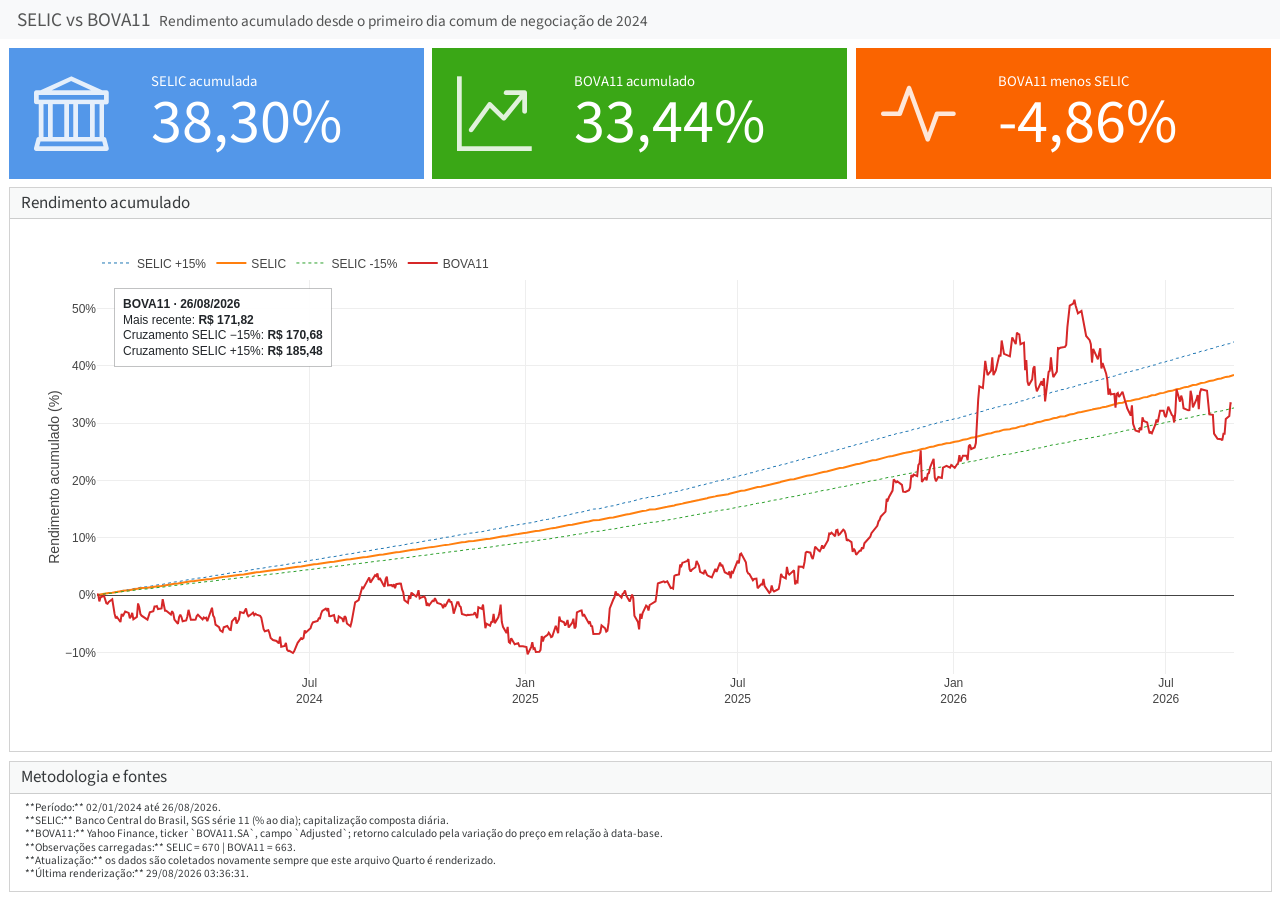
==== commit 70ea4074: "Built site for gh-pages" ====
--- a/index.html
+++ b/index.html
@@ -104,7 +104,7 @@
 SELIC acumulada
 </p>
 <p class="value-box-value">
-38,44%
+38,30%
 </p>
 </div>
 </div>
@@ -120,7 +120,7 @@
 BOVA11 acumulado
 </p>
 <p class="value-box-value">
-34,14%
+33,44%
 </p>
 </div>
 </div>
@@ -136,7 +136,7 @@
 BOVA11 menos SELIC
 </p>
 <p class="value-box-value">
--4,30%
+-4,86%
 </p>
 </div>
 </div>
@@ -145,14 +145,14 @@
 </div>
 <div class="bslib-grid" style="display: grid; grid-template-columns: minmax(3em, 1fr);
 grid-auto-rows: minmax(0, 1fr);">
-<div class="card cell bslib-card html-fill-container" data-fill="true" data-title="Rendimento acumulado" data-bslib-card-init="" data-require-bs-caller="card()" data-full-screen="false">
+<div class="card cell bslib-card html-fill-container" data-title="Rendimento acumulado" data-fill="true" data-bslib-card-init="" data-require-bs-caller="card()" data-full-screen="false">
 <div class="card-header"><div class="card-title"><span style="display: inline">
 Rendimento acumulado
 </span></div></div>
 <div class="card-body html-fill-item html-fill-container">
 <div class="cell-output-display html-fill-item html-fill-container">
-<div class="plotly html-widget html-fill-item html-fill-container" id="htmlwidget-7811afcf0e10d74b63bb" style="width:100%;height:406px;"></div>
-<script type="application/json" data-for="htmlwidget-7811afcf0e10d74b63bb">{"x":{"visdat":{"184034bf2c94":["function () ","plotlyVisDat"],"184073ac50f":["function () ","data"],"18405c20f1ce":["function () ","data"],"1840362e828":["function () ","data"],"184020a8ab92":["function () ","data"]},"cur_data":"184020a8ab92","attrs":{"184073ac50f":{"alpha_stroke":1,"sizes":[10,100],"spans":[1,20],"x":{},"y":{},"type":"scatter","mode":"lines","name":"SELIC +15%","line":{"width":1,"dash":"dot"},"hovertemplate":"<b>SELIC +15%<\/b> <br>Data: %{x|%d/%m/%Y} <br>Acumulado: %{y:.2f}% <extra><\/extra>","inherit":true},"18405c20f1ce":{"alpha_stroke":1,"sizes":[10,100],"spans":[1,20],"x":{},"y":{},"type":"scatter","mode":"lines","name":"SELIC","line":{"width":2},"hovertemplate":"<b>SELIC<\/b> <br>Data: %{x|%d/%m/%Y} <br>Acumulado: %{y:.2f}% <extra><\/extra>","inherit":true},"1840362e828":{"alpha_stroke":1,"sizes":[10,100],"spans":[1,20],"x":{},"y":{},"type":"scatter","mode":"lines","name":"SELIC -15%","line":{"width":1,"dash":"dot"},"hovertemplate":"<b>SELIC -15%<\/b> <br>Data: %{x|%d/%m/%Y} <br>Acumulado: %{y:.2f}% <extra><\/extra>","inherit":true},"184020a8ab92":{"alpha_stroke":1,"sizes":[10,100],"spans":[1,20],"x":{},"y":{},"type":"scatter","mode":"lines","name":"BOVA11","line":{"width":2},"hovertemplate":"<b>BOVA11<\/b> <br>Data: %{x|%d/%m/%Y} <br>Acumulado: %{y:.2f}% <extra><\/extra>","inherit":true}},"layout":{"margin":{"b":60,"l":70,"t":25,"r":20},"xaxis":{"domain":[0,1],"automargin":true,"title":"","type":"date","tickformat":"%b<br>%Y","showgrid":true},"yaxis":{"domain":[0,1],"automargin":true,"title":"Rendimento acumulado (%)","ticksuffix":"%","showgrid":true,"zeroline":true},"legend":{"orientation":"h","x":0,"y":1.0800000000000001},"annotations":[{"xref":"paper","yref":"paper","x":0.014999999999999999,"y":0.97999999999999998,"xanchor":"left","yanchor":"top","align":"left","showarrow":false,"bgcolor":"rgba(255, 255, 255, 0.94)","bordercolor":"rgba(33, 37, 41, 0.28)","borderwidth":1,"borderpad":8,"font":{"size":12,"color":"#212529"},"text":"<b>BOVA11 · 28/08/2026<\/b><br>Mais recente: <b>R$ 172,72<\/b><br>Cruzamento SELIC −15%: <b>R$ 170,84<\/b><br>Cruzamento SELIC +15%: <b>R$ 185,69<\/b>"}],"hovermode":"x","showlegend":true},"source":"A","config":{"modeBarButtonsToAdd":["hoverclosest","hovercompare"],"showSendToCloud":false,"displaylogo":false,"responsive":true},"data":[{"x":["2024-01-02","2024-01-03","2024-01-04","2024-01-05","2024-01-08","2024-01-09","2024-01-10","2024-01-11","2024-01-12","2024-01-15","2024-01-16","2024-01-17","2024-01-18","2024-01-19","2024-01-22","2024-01-23","2024-01-24","2024-01-25","2024-01-26","2024-01-29","2024-01-30","2024-01-31","2024-02-01","2024-02-02","2024-02-05","2024-02-06","2024-02-07","2024-02-08","2024-02-09","2024-02-14","2024-02-15","2024-02-16","2024-02-19","2024-02-20","2024-02-21","2024-02-22","2024-02-23","2024-02-26","2024-02-27","2024-02-28","2024-02-29","2024-03-01","2024-03-04","2024-03-05","2024-03-06","2024-03-07","2024-03-08","2024-03-11","2024-03-12","2024-03-13","2024-03-14","2024-03-15","2024-03-18","2024-03-19","2024-03-20","2024-03-21","2024-03-22","2024-03-25","2024-03-26","2024-03-27","2024-03-28","2024-04-01","2024-04-02","2024-04-03","2024-04-04","2024-04-05","2024-04-08","2024-04-09","2024-04-10","2024-04-11","2024-04-12","2024-04-15","2024-04-16","2024-04-17","2024-04-18","2024-04-19","2024-04-22","2024-04-23","2024-04-24","2024-04-25","2024-04-26","2024-04-29","2024-04-30","2024-05-02","2024-05-03","2024-05-06","2024-05-07","2024-05-08","2024-05-09","2024-05-10","2024-05-13","2024-05-14","2024-05-15","2024-05-16","2024-05-17","2024-05-20","2024-05-21","2024-05-22","2024-05-23","2024-05-24","2024-05-27","2024-05-28","2024-05-29","2024-05-31","2024-06-03","2024-06-04","2024-06-05","2024-06-06","2024-06-07","2024-06-10","2024-06-11","2024-06-12","2024-06-13","2024-06-14","2024-06-17","2024-06-18","2024-06-19","2024-06-20","2024-06-21","2024-06-24","2024-06-25","2024-06-26","2024-06-27","2024-06-28","2024-07-01","2024-07-02","2024-07-03","2024-07-04","2024-07-05","2024-07-08","2024-07-09","2024-07-10","2024-07-11","2024-07-12","2024-07-15","2024-07-16","2024-07-17","2024-07-18","2024-07-19","2024-07-22","2024-07-23","2024-07-24","2024-07-25","2024-07-26","2024-07-29","2024-07-30","2024-07-31","2024-08-01","2024-08-02","2024-08-05","2024-08-06","2024-08-07","2024-08-08","2024-08-09","2024-08-12","2024-08-13","2024-08-14","2024-08-15","2024-08-16","2024-08-19","2024-08-20","2024-08-21","2024-08-22","2024-08-23","2024-08-26","2024-08-27","2024-08-28","2024-08-29","2024-08-30","2024-09-02","2024-09-03","2024-09-04","2024-09-05","2024-09-06","2024-09-09","2024-09-10","2024-09-11","2024-09-12","2024-09-13","2024-09-16","2024-09-17","2024-09-18","2024-09-19","2024-09-20","2024-09-23","2024-09-24","2024-09-25","2024-09-26","2024-09-27","2024-09-30","2024-10-01","2024-10-02","2024-10-03","2024-10-04","2024-10-07","2024-10-08","2024-10-09","2024-10-10","2024-10-11","2024-10-14","2024-10-15","2024-10-16","2024-10-17","2024-10-18","2024-10-21","2024-10-22","2024-10-23","2024-10-24","2024-10-25","2024-10-28","2024-10-29","2024-10-30","2024-10-31","2024-11-01","2024-11-04","2024-11-05","2024-11-06","2024-11-07","2024-11-08","2024-11-11","2024-11-12","2024-11-13","2024-11-14","2024-11-18","2024-11-19","2024-11-21","2024-11-22","2024-11-25","2024-11-26","2024-11-27","2024-11-28","2024-11-29","2024-12-02","2024-12-03","2024-12-04","2024-12-05","2024-12-06","2024-12-09","2024-12-10","2024-12-11","2024-12-12","2024-12-13","2024-12-16","2024-12-17","2024-12-18","2024-12-19","2024-12-20","2024-12-23","2024-12-24","2024-12-26","2024-12-27","2024-12-30","2024-12-31","2025-01-02","2025-01-03","2025-01-06","2025-01-07","2025-01-08","2025-01-09","2025-01-10","2025-01-13","2025-01-14","2025-01-15","2025-01-16","2025-01-17","2025-01-20","2025-01-21","2025-01-22","2025-01-23","2025-01-24","2025-01-27","2025-01-28","2025-01-29","2025-01-30","2025-01-31","2025-02-03","2025-02-04","2025-02-05","2025-02-06","2025-02-07","2025-02-10","2025-02-11","2025-02-12","2025-02-13","2025-02-14","2025-02-17","2025-02-18","2025-02-19","2025-02-20","2025-02-21","2025-02-24","2025-02-25","2025-02-26","2025-02-27","2025-02-28","2025-03-05","2025-03-06","2025-03-07","2025-03-10","2025-03-11","2025-03-12","2025-03-13","2025-03-14","2025-03-17","2025-03-18","2025-03-19","2025-03-20","2025-03-21","2025-03-24","2025-03-25","2025-03-26","2025-03-27","2025-03-28","2025-03-31","2025-04-01","2025-04-02","2025-04-03","2025-04-04","2025-04-07","2025-04-08","2025-04-09","2025-04-10","2025-04-11","2025-04-14","2025-04-15","2025-04-16","2025-04-17","2025-04-22","2025-04-23","2025-04-24","2025-04-25","2025-04-28","2025-04-29","2025-04-30","2025-05-02","2025-05-05","2025-05-06","2025-05-07","2025-05-08","2025-05-09","2025-05-12","2025-05-13","2025-05-14","2025-05-15","2025-05-16","2025-05-19","2025-05-20","2025-05-21","2025-05-22","2025-05-23","2025-05-26","2025-05-27","2025-05-28","2025-05-29","2025-05-30","2025-06-02","2025-06-03","2025-06-04","2025-06-05","2025-06-06","2025-06-09","2025-06-10","2025-06-11","2025-06-12","2025-06-13","2025-06-16","2025-06-17","2025-06-18","2025-06-20","2025-06-23","2025-06-24","2025-06-25","2025-06-26","2025-06-27","2025-06-30","2025-07-01","2025-07-02","2025-07-03","2025-07-04","2025-07-07","2025-07-08","2025-07-09","2025-07-10","2025-07-11","2025-07-14","2025-07-15","2025-07-16","2025-07-17","2025-07-18","2025-07-21","2025-07-22","2025-07-23","2025-07-24","2025-07-25","2025-07-28","2025-07-29","2025-07-30","2025-07-31","2025-08-01","2025-08-04","2025-08-05","2025-08-06","2025-08-07","2025-08-08","2025-08-11","2025-08-12","2025-08-13","2025-08-14","2025-08-15","2025-08-18","2025-08-19","2025-08-20","2025-08-21","2025-08-22","2025-08-25","2025-08-26","2025-08-27","2025-08-28","2025-08-29","2025-09-01","2025-09-02","2025-09-03","2025-09-04","2025-09-05","2025-09-08","2025-09-09","2025-09-10","2025-09-11","2025-09-12","2025-09-15","2025-09-16","2025-09-17","2025-09-18","2025-09-19","2025-09-22","2025-09-23","2025-09-24","2025-09-25","2025-09-26","2025-09-29","2025-09-30","2025-10-01","2025-10-02","2025-10-03","2025-10-06","2025-10-07","2025-10-08","2025-10-09","2025-10-10","2025-10-13","2025-10-14","2025-10-15","2025-10-16","2025-10-17","2025-10-20","2025-10-21","2025-10-22","2025-10-23","2025-10-24","2025-10-27","2025-10-28","2025-10-29","2025-10-30","2025-10-31","2025-11-03","2025-11-04","2025-11-05","2025-11-06","2025-11-07","2025-11-10","2025-11-11","2025-11-12","2025-11-13","2025-11-14","2025-11-17","2025-11-18","2025-11-19","2025-11-21","2025-11-24","2025-11-25","2025-11-26","2025-11-27","2025-11-28","2025-12-01","2025-12-02","2025-12-03","2025-12-04","2025-12-05","2025-12-08","2025-12-09","2025-12-10","2025-12-11","2025-12-12","2025-12-15","2025-12-16","2025-12-17","2025-12-18","2025-12-19","2025-12-22","2025-12-23","2025-12-24","2025-12-26","2025-12-29","2025-12-30","2025-12-31","2026-01-02","2026-01-05","2026-01-06","2026-01-07","2026-01-08","2026-01-09","2026-01-12","2026-01-13","2026-01-14","2026-01-15","2026-01-16","2026-01-19","2026-01-20","2026-01-21","2026-01-22","2026-01-23","2026-01-26","2026-01-27","2026-01-28","2026-01-29","2026-01-30","2026-02-02","2026-02-03","2026-02-04","2026-02-05","2026-02-06","2026-02-09","2026-02-10","2026-02-11","2026-02-12","2026-02-13","2026-02-18","2026-02-19","2026-02-20","2026-02-23","2026-02-24","2026-02-25","2026-02-26","2026-02-27","2026-03-02","2026-03-03","2026-03-04","2026-03-05","2026-03-06","2026-03-09","2026-03-10","2026-03-11","2026-03-12","2026-03-13","2026-03-16","2026-03-17","2026-03-18","2026-03-19","2026-03-20","2026-03-23","2026-03-24","2026-03-25","2026-03-26","2026-03-27","2026-03-30","2026-03-31","2026-04-01","2026-04-02","2026-04-06","2026-04-07","2026-04-08","2026-04-09","2026-04-10","2026-04-13","2026-04-14","2026-04-15","2026-04-16","2026-04-17","2026-04-20","2026-04-22","2026-04-23","2026-04-24","2026-04-27","2026-04-28","2026-04-29","2026-04-30","2026-05-04","2026-05-05","2026-05-06","2026-05-07","2026-05-08","2026-05-11","2026-05-12","2026-05-13","2026-05-14","2026-05-15","2026-05-18","2026-05-19","2026-05-20","2026-05-21","2026-05-22","2026-05-25","2026-05-26","2026-05-27","2026-05-28","2026-05-29","2026-06-01","2026-06-02","2026-06-03","2026-06-05","2026-06-08","2026-06-09","2026-06-10","2026-06-11","2026-06-12","2026-06-15","2026-06-16","2026-06-17","2026-06-18","2026-06-19","2026-06-22","2026-06-23","2026-06-24","2026-06-25","2026-06-26","2026-06-29","2026-06-30","2026-07-01","2026-07-02","2026-07-03","2026-07-06","2026-07-07","2026-07-08","2026-07-09","2026-07-10","2026-07-13","2026-07-14","2026-07-15","2026-07-16","2026-07-17","2026-07-20","2026-07-21","2026-07-22","2026-07-23","2026-07-24","2026-07-27","2026-07-28","2026-07-29","2026-07-30","2026-07-31","2026-08-03","2026-08-04","2026-08-05","2026-08-06","2026-08-07","2026-08-10","2026-08-11","2026-08-12","2026-08-13","2026-08-14","2026-08-17","2026-08-18","2026-08-19","2026-08-20","2026-08-21","2026-08-24","2026-08-25","2026-08-26","2026-08-27","2026-08-28"],"y":[0,0.050299850000010686,0.10062170065140762,0.15096556157705332,0.20133144240404907,0.25171935276365853,0.30212930229138402,0.35256130062691571,0.40301535741420808,0.45349148230140351,0.50398968494085761,0.55450997498916466,0.60505236210713242,0.65561685595980745,0.70620346621644958,0.75681220255055737,0.80744307463981746,0.85809609216625715,0.908771264816015,0.959468602279545,1.010188114251489,1.060929810430804,1.1096254947513828,1.1583416103202149,1.207078165709673,1.2558351694956793,1.304612630257731,1.3534105565790022,1.4022289570462421,1.4510678402497488,1.4999272147834983,1.5488070892449899,1.597707472235451,1.6466283723595563,1.6955697982257598,1.7445317584459883,1.7935142616358966,1.8425173164146633,1.8915409314051188,1.9405851152336937,1.9896498765305213,2.0387352239292076,2.0878411660671379,2.1369677115851702,2.1861148691279162,2.2352826473435625,2.2844710548839218,2.3336801004044072,2.3829097925641594,2.4321601400258186,2.4814311514557774,2.5307228355240041,2.5800352009040926,2.6293682562733398,2.6787220103126428,2.7259911993697417,2.7732793755146723,2.8205865463742419,2.8679127195781682,2.9152579027593615,2.9626221035537443,3.0100053296003044,3.0574075885410932,3.1048288880212511,3.1522692356889843,3.1997286391955879,3.2472071061953698,3.2947046443457793,3.3422212613073294,3.3897569647435475,3.4373117623211256,3.4848856617098209,3.5324786705824294,3.5800907966148108,3.6277220474859915,3.6753724308780109,3.7230419544760491,3.7707306259683255,3.8184384530461486,3.8661654434039678,3.9139116047392717,3.961676944752663,4.0094614711478354,4.0572651916315472,4.1050881139137205,4.1529302457073189,4.2007915947283943,4.2486721686961655,4.2955011222568,4.3423484655475031,4.3892142057899139,4.4360983502085345,4.4830009060306235,4.5299218804864276,4.5768612808088749,4.6238191142338536,4.6707953879999859,4.717790109348857,4.7648032855247822,4.8118349237749891,4.8588850313495646,4.9059536155013532,4.9530406834861633,5.0001462425625336,5.0472702999919656,5.0944128630387953,5.1415739389700894,5.1887535350559055,5.2359516585691068,5.2831683167854431,5.3304035169834236,5.377657266444543,5.4249295724530544,5.4722204422961473,5.5195298832638207,5.5668579026489837,5.6142045077473295,5.6615697058575138,5.7089535042809745,5.7563559103221111,5.8037769312880831,5.8512165744889852,5.8986748472377961,5.9461517568502815,5.9936473106451906,6.0411615159440597,6.0886943800713587,6.1362459103543925,6.1838161141234043,6.2314049987113931,6.2790125714543983,6.3266388396911637,6.3742838107635249,6.4219474920159989,6.4696298907960879,6.5173310144542071,6.5650508703435797,6.6127894658203417,6.6605468082435628,6.7083229049751498,6.7561177633799181,6.8039313908255954,6.8517637946827445,6.8996149823249135,6.9474849611284624,6.9953737384726846,7.0432813217397623,7.091207718314811,7.1391529355857823,7.1871169809435651,7.2350998617819826,7.2831015854976942,7.3311221594902944,7.3791615911623172,7.4272198879191524,7.4752970571691293,7.5233931063234873,7.5715080427963262,7.6196418740047314,7.6677946073686263,7.7159662503109177,7.7641568102574272,7.8123662946368082,7.8605947108807035,7.9088420664236398,7.957108368703107,8.0053936251594795,8.0536978432360957,8.1020210303791007,8.1503631940377286,8.1987243416640272,8.2471044807130003,8.2955036186425666,8.3439217629135811,8.392358920989885,8.4408151003381278,8.4892903084280249,8.537784552732127,8.5862978407259689,8.6348301798880254,8.6833815776996293,8.7319520416451777,8.7816526921412947,8.8313733063946405,8.8811138924243718,8.9308744582526529,8.9806550119050499,9.0304555614102409,9.080276114800121,9.130116680109932,9.1799772653779783,9.2298578786459391,9.279758527958629,9.3296792213641364,9.3796199669137632,9.4295807726620513,9.4795616466668182,9.5295625969890736,9.5795836316930085,9.6296247588461732,9.6796859865192975,9.7297673227863619,9.779868775724589,9.8299903534144146,9.8801320639395449,9.9302939153870113,9.9804759158469256,10.030678073412776,10.080900396181322,10.131142892252456,10.181405569729415,10.231688436718668,10.281991501329909,10.33231477167616,10.38265825587364,10.433021962041851,10.483405898303568,10.536054970916311,10.588726133500483,10.641419395324318,10.694134765660028,10.746872253783657,10.799631868975183,10.852413620518439,10.905217517701216,10.958043569815105,11.010891786155691,11.063762176022431,11.116654748718615,11.169569513551542,11.222506479832367,11.275465656876104,11.328447054001771,11.381450680532218,11.434476545794254,11.487524659118568,11.540595029839805,11.593687667296471,11.646802580831055,11.699939779789871,11.757604723381872,11.815295912019625,11.873013357648047,11.930757072217505,11.988527067683778,12.046323356008083,12.104145949157099,12.161994859102949,12.219870097823186,12.277771677300787,12.335699609524266,12.393653906487573,12.451634580189999,12.509641642636501,12.567675105837298,12.625734981808201,12.683821282570486,12.741934020150813,12.800073206581388,12.858238853899902,12.916430974149471,12.974649579378733,13.032894681641784,13.091166292998247,13.14946442551317,13.20778909125716,13.266140302306264,13.324518070742043,13.382922408651577,13.441353328127416,13.499810841267637,13.55829496017582,13.616805696961027,13.679875519970672,13.742976270529427,13.806107963803194,13.869270614965432,13.932464239196902,13.995688851685873,14.058944467628073,14.122231102226685,14.185548770692293,14.248897488242992,14.312277270104309,14.375688131509275,14.439130087698329,14.502603153919443,14.566107345428014,14.629642677487006,14.693209165366781,14.756806824345215,14.820435669707658,14.88409571674705,14.947786980763659,15.011509477065458,15.075263220967711,15.139048227793378,15.202864512872859,15.266712091544036,15.330590979152371,15.394501191050837,15.458442742599933,15.522415649167602,15.586419926129508,15.650455588868704,15.71452265277583,15.783188298670538,15.851890015315707,15.920627821659657,15.989401736660664,16.058211779286935,16.12705796851672,16.195940323338164,16.26485886274941,16.3338136057586,16.402804571383864,16.471831778653243,16.540895246604883,16.609994994286872,16.679131040757326,16.74830340508435,16.817512106346076,16.886757163630659,16.956038596036272,17.02535642267117,17.094710662653551,17.164101335111752,17.233528459184104,17.302992054019011,17.37249213877492,17.442028732620319,17.511601854733843,17.581211524304152,17.650857760530009,17.720540582620167,17.790260009793638,17.860016061279396,17.929808756316532,18.00194444633625,18.0741192815095,18.146333283078807,18.218586472298199,18.290878870433264,18.363210498761095,18.435581378570351,18.507991531161245,18.580440977845541,18.652929739946586,18.725457838799279,18.798025295750104,18.870632132157095,18.943278369389944,19.01596402882987,19.08868913186976,19.161453699914063,19.234257754378845,19.307101316691838,19.379984408292348,19.452907050631378,19.52586926517148,19.598871073386931,19.671912496763607,19.744993556799123,19.818114275002632,19.891274672895122,19.964474772009112,20.0377145938889,20.110994160090424,20.185482202280831,20.260011310473757,20.334581507309348,20.409192815440171,20.483845257531261,20.558538856260206,20.633273634317046,20.708049614404395,20.782866819237334,20.857725271543458,20.932624994062927,21.007566009548405,21.08254834076515,21.157572010490906,21.232637041516028,21.307743456643397,21.382891278688486,21.458080530479354,21.533311234856633,21.608583414673518,21.68389709279586,21.759252292102133,21.834649035483281,21.910087345843056,21.985567246097695,22.061088759176172,22.136651908019992,22.212256715583404,22.287903204833281,22.363591398749158,22.439321320323213,22.515092992560323,22.590906438478068,22.666761681106678,22.742658743489105,22.818597648680996,22.894578419750701,22.970601079779307,23.0466656518606,23.122772159101139,23.198920624620179,23.275111071549762,23.351343523034622,23.427618002232322,23.503934532313142,23.580293136460156,23.656693837869238,23.733136659748997,23.809621625320894,23.886148757819168,23.96271808049087,24.039329616595818,24.11598338940674,24.192679422209189,24.269417738301449,24.346198360994766,24.423021313613177,24.499886619493601,24.576794301985796,24.653744384452438,24.730736890269046,24.807771842824039,24.884849265518699,24.961969181767291,25.039131614996911,25.116336588647567,25.193584126172265,25.270874251036908,25.348206986720225,25.425582356714102,25.50300038452319,25.580461093665193,25.657964507670755,25.735510650083476,25.813099544459991,25.890731214369861,25.96840568339568,26.046122975133009,26.123883113190413,26.201686121189589,26.279532022765075,26.357420841564551,26.435352601248713,26.513327325491328,26.591345037979153,26.669405762412048,26.747509522502956,26.825656341977794,26.9038462445757,26.982079254048816,27.060355394162382,27.138674688694756,27.217037161437382,27.295442836194873,27.373891736784916,27.452383887038319,27.530919310799099,27.609498031924325,27.688120074284331,27.76678546176251,27.845494218255453,27.924246367672929,28.00304193393788,28.081880940986501,28.160763412768087,28.239689373245191,28.318658846393589,28.397671856202177,28.47672842667324,28.555828581822155,28.634972345677635,28.714159742281517,28.793390795689042,28.872665529968646,28.951983969201979,29.031346137484043,29.110752058923111,29.19020175764074,29.26969525777174,29.349232583464321,29.428813758879929,29.508438808193358,29.588107755592713,29.667820625279447,29.74757744146839,29.827378228387641,29.907223010278766,29.987111811396556,30.067044656009326,30.14702156839866,30.227042572859521,30.307107693700384,30.387216955242994,30.467370381822619,30.547567997787841,30.627809827500684,30.708095895336697,30.788426225684798,30.86880084294727,30.949219771540008,31.029683035892273,31.110190660446801,31.190742669659805,31.271339088001049,31.351979939953683,31.432665250014377,31.513395042693354,31.594169342514352,31.67498817401459,31.755851561744834,31.836759530269351,31.917712104166011,31.998709308026154,32.079751166454777,32.160837704070346,32.241968945505022,32.323144915404363,32.404365638427691,32.485631139247801,32.566941442551226,32.648296573037918,32.729696555421626,32.811141414429599,32.892631174802801,32.974165861295788,33.055745498676806,33.13737011172767,33.219039725243995,33.300754364034908,33.382514052923391,33.464318816745887,33.546168680352771,33.628063668607965,33.710003806389103,33.791989118587622,33.874019630108606,33.956095365870873,34.038216350807055,34.120382609863434,34.202594168000068,34.284851050190852,34.367153281423342,34.449500886698949,34.531893891032787,34.614332319453872,34.696816197004949,34.779345548742512,34.861920399736995,34.944540775072596,35.025909679569608,35.107322739716324,35.188779979474283,35.270281422817924,35.351827093734848,35.433417016225548,35.515051214303568,35.596729711995501,35.678452533341037,35.760219702392781,35.842031243216496,35.923887179890926,36.005787536507988,36.087732337172532,36.169721606002653,36.251755367129356,36.333833644696881,36.415956462862525,36.498123845796663,36.580335817682808,36.662592402717664,36.744893625110933,36.827239509085516,36.909630078877534,36.992065358736113,37.074545372923687,37.157070145715785,37.23963970140106,37.320935669001607,37.402275048648868,37.483657863524861,37.565084136823991,37.646553891753065,37.728067151531256,37.809623939390171,37.891224278573816,37.972868192338581,38.054555703953284,38.136286836699213,38.218061613870034,38.299880058771826,38.381742194723202,38.463648045055201,38.545597633111278,38.627590982247348,38.709628115831862,38.791709057245761,38.873833829882322,38.956002457147463,39.038214962459605,39.12047136924955,39.202771700960746,39.285115981049053,39.367504232982959,39.449936480243366,39.5324127463238,39.614933054730336,39.697497428981585,39.780105892608688,39.862758469155317,39.945455182177845,40.026849579239631,40.108286733592074,40.189766667696126,40.271289404024309,40.352854965061148,40.43446337330284,40.516114651257482,40.597808821444929,40.679545906396918,40.761325928656987,40.843148910780585,40.925014875334909,41.006923844899063,41.08887584206402,41.170870889432635,41.25290900961955,41.334990225251396,41.417114558966631,41.499282033415597,41.58149267126057,41.663746495175729,41.746043527847092,41.828383791972712,41.910767310262493,41.993194105438221,42.075664200233746,42.158177617394763,42.240734379678962,42.323334509855961,42.405978030707338,42.488664965026636,42.571395335619421,42.654169165303173,42.736986476907397,42.819847293273604,42.901377026385305,42.982948877757146,43.064562869147416,43.146219022325617,43.22791735907257,43.30965790118028,43.391440670452042,43.473265688702412,43.555132977757211,43.637042559453548,43.718994455639766,43.800988688175572,43.883025278931875,43.965104249791004,44.047225622646458,44.129389419403125,44.211595661977213],"type":"scatter","mode":"lines","name":"SELIC +15%","line":{"color":"rgba(31,119,180,1)","width":1,"dash":"dot"},"hovertemplate":["<b>SELIC +15%<\/b> <br>Data: %{x|%d/%m/%Y} <br>Acumulado: %{y:.2f}% <extra><\/extra>","<b>SELIC +15%<\/b> <br>Data: %{x|%d/%m/%Y} <br>Acumulado: %{y:.2f}% <extra><\/extra>","<b>SELIC +15%<\/b> <br>Data: %{x|%d/%m/%Y} <br>Acumulado: %{y:.2f}% <extra><\/extra>","<b>SELIC +15%<\/b> <br>Data: %{x|%d/%m/%Y} <br>Acumulado: %{y:.2f}% <extra><\/extra>","<b>SELIC +15%<\/b> <br>Data: %{x|%d/%m/%Y} <br>Acumulado: %{y:.2f}% <extra><\/extra>","<b>SELIC +15%<\/b> <br>Data: %{x|%d/%m/%Y} <br>Acumulado: %{y:.2f}% <extra><\/extra>","<b>SELIC +15%<\/b> <br>Data: %{x|%d/%m/%Y} <br>Acumulado: %{y:.2f}% <extra><\/extra>","<b>SELIC +15%<\/b> <br>Data: %{x|%d/%m/%Y} <br>Acumulado: %{y:.2f}% <extra><\/extra>","<b>SELIC +15%<\/b> <br>Data: %{x|%d/%m/%Y} <br>Acumulado: %{y:.2f}% <extra><\/extra>","<b>SELIC +15%<\/b> <br>Data: %{x|%d/%m/%Y} <br>Acumulado: %{y:.2f}% <extra><\/extra>","<b>SELIC +15%<\/b> <br>Data: %{x|%d/%m/%Y} <br>Acumulado: %{y:.2f}% <extra><\/extra>","<b>SELIC +15%<\/b> <br>Data: %{x|%d/%m/%Y} <br>Acumulado: %{y:.2f}% <extra><\/extra>","<b>SELIC +15%<\/b> <br>Data: %{x|%d/%m/%Y} <br>Acumulado: %{y:.2f}% <extra><\/extra>","<b>SELIC +15%<\/b> <br>Data: %{x|%d/%m/%Y} <br>Acumulado: %{y:.2f}% <extra><\/extra>","<b>SELIC +15%<\/b> <br>Data: %{x|%d/%m/%Y} <br>Acumulado: %{y:.2f}% <extra><\/extra>","<b>SELIC +15%<\/b> <br>Data: %{x|%d/%m/%Y} <br>Acumulado: %{y:.2f}% <extra><\/extra>","<b>SELIC +15%<\/b> <br>Data: %{x|%d/%m/%Y} <br>Acumulado: %{y:.2f}% <extra><\/extra>","<b>SELIC +15%<\/b> <br>Data: %{x|%d/%m/%Y} <br>Acumulado: %{y:.2f}% <extra><\/extra>","<b>SELIC +15%<\/b> <br>Data: %{x|%d/%m/%Y} <br>Acumulado: %{y:.2f}% <extra><\/extra>","<b>SELIC +15%<\/b> <br>Data: %{x|%d/%m/%Y} <br>Acumulado: %{y:.2f}% <extra><\/extra>","<b>SELIC +15%<\/b> <br>Data: %{x|%d/%m/%Y} <br>Acumulado: %{y:.2f}% <extra><\/extra>","<b>SELIC +15%<\/b> <br>Data: %{x|%d/%m/%Y} <br>Acumulado: %{y:.2f}% <extra><\/extra>","<b>SELIC +15%<\/b> <br>Data: %{x|%d/%m/%Y} <br>Acumulado: %{y:.2f}% <extra><\/extra>","<b>SELIC +15%<\/b> <br>Data: %{x|%d/%m/%Y} <br>Acumulado: %{y:.2f}% <extra><\/extra>","<b>SELIC +15%<\/b> <br>Data: %{x|%d/%m/%Y} <br>Acumulado: %{y:.2f}% <extra><\/extra>","<b>SELIC +15%<\/b> <br>Data: %{x|%d/%m/%Y} <br>Acumulado: %{y:.2f}% <extra><\/extra>","<b>SELIC +15%<\/b> <br>Data: %{x|%d/%m/%Y} <br>Acumulado: %{y:.2f}% <extra><\/extra>","<b>SELIC +15%<\/b> <br>Data: %{x|%d/%m/%Y} <br>Acumulado: %{y:.2f}% <extra><\/extra>","<b>SELIC +15%<\/b> <br>Data: %{x|%d/%m/%Y} <br>Acumulado: %{y:.2f}% <extra><\/extra>","<b>SELIC +15%<\/b> <br>Data: %{x|%d/%m/%Y} <br>Acumulado: %{y:.2f}% <extra><\/extra>","<b>SELIC +15%<\/b> <br>Data: %{x|%d/%m/%Y} <br>Acumulado: %{y:.2f}% <extra><\/extra>","<b>SELIC +15%<\/b> <br>Data: %{x|%d/%m/%Y} <br>Acumulado: %{y:.2f}% <extra><\/extra>","<b>SELIC +15%<\/b> <br>Data: %{x|%d/%m/%Y} <br>Acumulado: %{y:.2f}% <extra><\/extra>","<b>SELIC +15%<\/b> <br>Data: %{x|%d/%m/%Y} <br>Acumulado: %{y:.2f}% <extra><\/extra>","<b>SELIC +15%<\/b> <br>Data: %{x|%d/%m/%Y} <br>Acumulado: %{y:.2f}% <extra><\/extra>","<b>SELIC +15%<\/b> <br>Data: %{x|%d/%m/%Y} <br>Acumulado: %{y:.2f}% <extra><\/extra>","<b>SELIC +15%<\/b> <br>Data: %{x|%d/%m/%Y} <br>Acumulado: %{y:.2f}% <extra><\/extra>","<b>SELIC +15%<\/b> <br>Data: %{x|%d/%m/%Y} <br>Acumulado: %{y:.2f}% <extra><\/extra>","<b>SELIC +15%<\/b> <br>Data: %{x|%d/%m/%Y} <br>Acumulado: %{y:.2f}% <extra><\/extra>","<b>SELIC +15%<\/b> <br>Data: %{x|%d/%m/%Y} <br>Acumulado: %{y:.2f}% <extra><\/extra>","<b>SELIC +15%<\/b> <br>Data: %{x|%d/%m/%Y} <br>Acumulado: %{y:.2f}% <extra><\/extra>","<b>SELIC +15%<\/b> <br>Data: %{x|%d/%m/%Y} <br>Acumulado: %{y:.2f}% <extra><\/extra>","<b>SELIC +15%<\/b> <br>Data: %{x|%d/%m/%Y} <br>Acumulado: %{y:.2f}% <extra><\/extra>","<b>SELIC +15%<\/b> <br>Data: %{x|%d/%m/%Y} <br>Acumulado: %{y:.2f}% <extra><\/extra>","<b>SELIC +15%<\/b> <br>Data: %{x|%d/%m/%Y} <br>Acumulado: %{y:.2f}% <extra><\/extra>","<b>SELIC +15%<\/b> <br>Data: %{x|%d/%m/%Y} <br>Acumulado: %{y:.2f}% <extra><\/extra>","<b>SELIC +15%<\/b> <br>Data: %{x|%d/%m/%Y} <br>Acumulado: %{y:.2f}% <extra><\/extra>","<b>SELIC +15%<\/b> <br>Data: %{x|%d/%m/%Y} <br>Acumulado: %{y:.2f}% <extra><\/extra>","<b>SELIC +15%<\/b> <br>Data: %{x|%d/%m/%Y} <br>Acumulado: %{y:.2f}% <extra><\/extra>","<b>SELIC +15%<\/b> <br>Data: %{x|%d/%m/%Y} <br>Acumulado: %{y:.2f}% <extra><\/extra>","<b>SELIC +15%<\/b> <br>Data: %{x|%d/%m/%Y} <br>Acumulado: %{y:.2f}% <extra><\/extra>","<b>SELIC +15%<\/b> <br>Data: %{x|%d/%m/%Y} <br>Acumulado: %{y:.2f}% <extra><\/extra>","<b>SELIC +15%<\/b> <br>Data: %{x|%d/%m/%Y} <br>Acumulado: %{y:.2f}% <extra><\/extra>","<b>SELIC +15%<\/b> <br>Data: %{x|%d/%m/%Y} <br>Acumulado: %{y:.2f}% <extra><\/extra>","<b>SELIC +15%<\/b> <br>Data: %{x|%d/%m/%Y} <br>Acumulado: %{y:.2f}% <extra><\/extra>","<b>SELIC +15%<\/b> <br>Data: %{x|%d/%m/%Y} <br>Acumulado: %{y:.2f}% <extra><\/extra>","<b>SELIC +15%<\/b> <br>Data: %{x|%d/%m/%Y} <br>Acumulado: %{y:.2f}% <extra><\/extra>","<b>SELIC +15%<\/b> <br>Data: %{x|%d/%m/%Y} <br>Acumulado: %{y:.2f}% <extra><\/extra>","<b>SELIC +15%<\/b> <br>Data: %{x|%d/%m/%Y} <br>Acumulado: %{y:.2f}% <extra><\/extra>","<b>SELIC +15%<\/b> <br>Data: %{x|%d/%m/%Y} <br>Acumulado: %{y:.2f}% <extra><\/extra>","<b>SELIC +15%<\/b> <br>Data: %{x|%d/%m/%Y} <br>Acumulado: %{y:.2f}% <extra><\/extra>","<b>SELIC +15%<\/b> <br>Data: %{x|%d/%m/%Y} <br>Acumulado: %{y:.2f}% <extra><\/extra>","<b>SELIC +15%<\/b> <br>Data: %{x|%d/%m/%Y} <br>Acumulado: %{y:.2f}% <extra><\/extra>","<b>SELIC +15%<\/b> <br>Data: %{x|%d/%m/%Y} <br>Acumulado: %{y:.2f}% <extra><\/extra>","<b>SELIC +15%<\/b> <br>Data: %{x|%d/%m/%Y} <br>Acumulado: %{y:.2f}% <extra><\/extra>","<b>SELIC +15%<\/b> <br>Data: %{x|%d/%m/%Y} <br>Acumulado: %{y:.2f}% <extra><\/extra>","<b>SELIC +15%<\/b> <br>Data: %{x|%d/%m/%Y} <br>Acumulado: %{y:.2f}% <extra><\/extra>","<b>SELIC +15%<\/b> <br>Data: %{x|%d/%m/%Y} <br>Acumulado: %{y:.2f}% <extra><\/extra>","<b>SELIC +15%<\/b> <br>Data: %{x|%d/%m/%Y} <br>Acumulado: %{y:.2f}% <extra><\/extra>","<b>SELIC +15%<\/b> <br>Data: %{x|%d/%m/%Y} <br>Acumulado: %{y:.2f}% <extra><\/extra>","<b>SELIC +15%<\/b> <br>Data: %{x|%d/%m/%Y} <br>Acumulado: %{y:.2f}% <extra><\/extra>","<b>SELIC +15%<\/b> <br>Data: %{x|%d/%m/%Y} <br>Acumulado: %{y:.2f}% <extra><\/extra>","<b>SELIC +15%<\/b> <br>Data: %{x|%d/%m/%Y} <br>Acumulado: %{y:.2f}% <extra><\/extra>","<b>SELIC +15%<\/b> <br>Data: %{x|%d/%m/%Y} <br>Acumulado: %{y:.2f}% <extra><\/extra>","<b>SELIC +15%<\/b> <br>Data: %{x|%d/%m/%Y} <br>Acumulado: %{y:.2f}% <extra><\/extra>","<b>SELIC +15%<\/b> <br>Data: %{x|%d/%m/%Y} <br>Acumulado: %{y:.2f}% <extra><\/extra>","<b>SELIC +15%<\/b> <br>Data: %{x|%d/%m/%Y} <br>Acumulado: %{y:.2f}% <extra><\/extra>","<b>SELIC +15%<\/b> <br>Data: %{x|%d/%m/%Y} <br>Acumulado: %{y:.2f}% <extra><\/extra>","<b>SELIC +15%<\/b> <br>Data: %{x|%d/%m/%Y} <br>Acumulado: %{y:.2f}% <extra><\/extra>","<b>SELIC +15%<\/b> <br>Data: %{x|%d/%m/%Y} <br>Acumulado: %{y:.2f}% <extra><\/extra>","<b>SELIC +15%<\/b> <br>Data: %{x|%d/%m/%Y} <br>Acumulado: %{y:.2f}% <extra><\/extra>","<b>SELIC +15%<\/b> <br>Data: %{x|%d/%m/%Y} <br>Acumulado: %{y:.2f}% <extra><\/extra>","<b>SELIC +15%<\/b> <br>Data: %{x|%d/%m/%Y} <br>Acumulado: %{y:.2f}% <extra><\/extra>","<b>SELIC +15%<\/b> <br>Data: %{x|%d/%m/%Y} <br>Acumulado: %{y:.2f}% <extra><\/extra>","<b>SELIC +15%<\/b> <br>Data: %{x|%d/%m/%Y} <br>Acumulado: %{y:.2f}% <extra><\/extra>","<b>SELIC +15%<\/b> <br>Data: %{x|%d/%m/%Y} <br>Acumulado: %{y:.2f}% <extra><\/extra>","<b>SELIC +15%<\/b> <br>Data: %{x|%d/%m/%Y} <br>Acumulado: %{y:.2f}% <extra><\/extra>","<b>SELIC +15%<\/b> <br>Data: %{x|%d/%m/%Y} <br>Acumulado: %{y:.2f}% <extra><\/extra>","<b>SELIC +15%<\/b> <br>Data: %{x|%d/%m/%Y} <br>Acumulado: %{y:.2f}% <extra><\/extra>","<b>SELIC +15%<\/b> <br>Data: %{x|%d/%m/%Y} <br>Acumulado: %{y:.2f}% <extra><\/extra>","<b>SELIC +15%<\/b> <br>Data: %{x|%d/%m/%Y} <br>Acumulado: %{y:.2f}% <extra><\/extra>","<b>SELIC +15%<\/b> <br>Data: %{x|%d/%m/%Y} <br>Acumulado: %{y:.2f}% <extra><\/extra>","<b>SELIC +15%<\/b> <br>Data: %{x|%d/%m/%Y} <br>Acumulado: %{y:.2f}% <extra><\/extra>","<b>SELIC +15%<\/b> <br>Data: %{x|%d/%m/%Y} <br>Acumulado: %{y:.2f}% <extra><\/extra>","<b>SELIC +15%<\/b> <br>Data: %{x|%d/%m/%Y} <br>Acumulado: %{y:.2f}% <extra><\/extra>","<b>SELIC +15%<\/b> <br>Data: %{x|%d/%m/%Y} <br>Acumulado: %{y:.2f}% <extra><\/extra>","<b>SELIC +15%<\/b> <br>Data: %{x|%d/%m/%Y} <br>Acumulado: %{y:.2f}% <extra><\/extra>","<b>SELIC +15%<\/b> <br>Data: %{x|%d/%m/%Y} <br>Acumulado: %{y:.2f}% <extra><\/extra>","<b>SELIC +15%<\/b> <br>Data: %{x|%d/%m/%Y} <br>Acumulado: %{y:.2f}% <extra><\/extra>","<b>SELIC +15%<\/b> <br>Data: %{x|%d/%m/%Y} <br>Acumulado: %{y:.2f}% <extra><\/extra>","<b>SELIC +15%<\/b> <br>Data: %{x|%d/%m/%Y} <br>Acumulado: %{y:.2f}% <extra><\/extra>","<b>SELIC +15%<\/b> <br>Data: %{x|%d/%m/%Y} <br>Acumulado: %{y:.2f}% <extra><\/extra>","<b>SELIC +15%<\/b> <br>Data: %{x|%d/%m/%Y} <br>Acumulado: %{y:.2f}% <extra><\/extra>","<b>SELIC +15%<\/b> <br>Data: %{x|%d/%m/%Y} <br>Acumulado: %{y:.2f}% <extra><\/extra>","<b>SELIC +15%<\/b> <br>Data: %{x|%d/%m/%Y} <br>Acumulado: %{y:.2f}% <extra><\/extra>","<b>SELIC +15%<\/b> <br>Data: %{x|%d/%m/%Y} <br>Acumulado: %{y:.2f}% <extra><\/extra>","<b>SELIC +15%<\/b> <br>Data: %{x|%d/%m/%Y} <br>Acumulado: %{y:.2f}% <extra><\/extra>","<b>SELIC +15%<\/b> <br>Data: %{x|%d/%m/%Y} <br>Acumulado: %{y:.2f}% <extra><\/extra>","<b>SELIC +15%<\/b> <br>Data: %{x|%d/%m/%Y} <br>Acumulado: %{y:.2f}% <extra><\/extra>","<b>SELIC +15%<\/b> <br>Data: %{x|%d/%m/%Y} <br>Acumulado: %{y:.2f}% <extra><\/extra>","<b>SELIC +15%<\/b> <br>Data: %{x|%d/%m/%Y} <br>Acumulado: %{y:.2f}% <extra><\/extra>","<b>SELIC +15%<\/b> <br>Data: %{x|%d/%m/%Y} <br>Acumulado: %{y:.2f}% <extra><\/extra>","<b>SELIC +15%<\/b> <br>Data: %{x|%d/%m/%Y} <br>Acumulado: %{y:.2f}% <extra><\/extra>","<b>SELIC +15%<\/b> <br>Data: %{x|%d/%m/%Y} <br>Acumulado: %{y:.2f}% <extra><\/extra>","<b>SELIC +15%<\/b> <br>Data: %{x|%d/%m/%Y} <br>Acumulado: %{y:.2f}% <extra><\/extra>","<b>SELIC +15%<\/b> <br>Data: %{x|%d/%m/%Y} <br>Acumulado: %{y:.2f}% <extra><\/extra>","<b>SELIC +15%<\/b> <br>Data: %{x|%d/%m/%Y} <br>Acumulado: %{y:.2f}% <extra><\/extra>","<b>SELIC +15%<\/b> <br>Data: %{x|%d/%m/%Y} <br>Acumulado: %{y:.2f}% <extra><\/extra>","<b>SELIC +15%<\/b> <br>Data: %{x|%d/%m/%Y} <br>Acumulado: %{y:.2f}% <extra><\/extra>","<b>SELIC +15%<\/b> <br>Data: %{x|%d/%m/%Y} <br>Acumulado: %{y:.2f}% <extra><\/extra>","<b>SELIC +15%<\/b> <br>Data: %{x|%d/%m/%Y} <br>Acumulado: %{y:.2f}% <extra><\/extra>","<b>SELIC +15%<\/b> <br>Data: %{x|%d/%m/%Y} <br>Acumulado: %{y:.2f}% <extra><\/extra>","<b>SELIC +15%<\/b> <br>Data: %{x|%d/%m/%Y} <br>Acumulado: %{y:.2f}% <extra><\/extra>","<b>SELIC +15%<\/b> <br>Data: %{x|%d/%m/%Y} <br>Acumulado: %{y:.2f}% <extra><\/extra>","<b>SELIC +15%<\/b> <br>Data: %{x|%d/%m/%Y} <br>Acumulado: %{y:.2f}% <extra><\/extra>","<b>SELIC +15%<\/b> <br>Data: %{x|%d/%m/%Y} <br>Acumulado: %{y:.2f}% <extra><\/extra>","<b>SELIC +15%<\/b> <br>Data: %{x|%d/%m/%Y} <br>Acumulado: %{y:.2f}% <extra><\/extra>","<b>SELIC +15%<\/b> <br>Data: %{x|%d/%m/%Y} <br>Acumulado: %{y:.2f}% <extra><\/extra>","<b>SELIC +15%<\/b> <br>Data: %{x|%d/%m/%Y} <br>Acumulado: %{y:.2f}% <extra><\/extra>","<b>SELIC +15%<\/b> <br>Data: %{x|%d/%m/%Y} <br>Acumulado: %{y:.2f}% <extra><\/extra>","<b>SELIC +15%<\/b> <br>Data: %{x|%d/%m/%Y} <br>Acumulado: %{y:.2f}% <extra><\/extra>","<b>SELIC +15%<\/b> <br>Data: %{x|%d/%m/%Y} <br>Acumulado: %{y:.2f}% <extra><\/extra>","<b>SELIC +15%<\/b> <br>Data: %{x|%d/%m/%Y} <br>Acumulado: %{y:.2f}% <extra><\/extra>","<b>SELIC +15%<\/b> <br>Data: %{x|%d/%m/%Y} <br>Acumulado: %{y:.2f}% <extra><\/extra>","<b>SELIC +15%<\/b> <br>Data: %{x|%d/%m/%Y} <br>Acumulado: %{y:.2f}% <extra><\/extra>","<b>SELIC +15%<\/b> <br>Data: %{x|%d/%m/%Y} <br>Acumulado: %{y:.2f}% <extra><\/extra>","<b>SELIC +15%<\/b> <br>Data: %{x|%d/%m/%Y} <br>Acumulado: %{y:.2f}% <extra><\/extra>","<b>SELIC +15%<\/b> <br>Data: %{x|%d/%m/%Y} <br>Acumulado: %{y:.2f}% <extra><\/extra>","<b>SELIC +15%<\/b> <br>Data: %{x|%d/%m/%Y} <br>Acumulado: %{y:.2f}% <extra><\/extra>","<b>SELIC +15%<\/b> <br>Data: %{x|%d/%m/%Y} <br>Acumulado: %{y:.2f}% <extra><\/extra>","<b>SELIC +15%<\/b> <br>Data: %{x|%d/%m/%Y} <br>Acumulado: %{y:.2f}% <extra><\/extra>","<b>SELIC +15%<\/b> <br>Data: %{x|%d/%m/%Y} <br>Acumulado: %{y:.2f}% <extra><\/extra>","<b>SELIC +15%<\/b> <br>Data: %{x|%d/%m/%Y} <br>Acumulado: %{y:.2f}% <extra><\/extra>","<b>SELIC +15%<\/b> <br>Data: %{x|%d/%m/%Y} <br>Acumulado: %{y:.2f}% <extra><\/extra>","<b>SELIC +15%<\/b> <br>Data: %{x|%d/%m/%Y} <br>Acumulado: %{y:.2f}% <extra><\/extra>","<b>SELIC +15%<\/b> <br>Data: %{x|%d/%m/%Y} <br>Acumulado: %{y:.2f}% <extra><\/extra>","<b>SELIC +15%<\/b> <br>Data: %{x|%d/%m/%Y} <br>Acumulado: %{y:.2f}% <extra><\/extra>","<b>SELIC +15%<\/b> <br>Data: %{x|%d/%m/%Y} <br>Acumulado: %{y:.2f}% <extra><\/extra>","<b>SELIC +15%<\/b> <br>Data: %{x|%d/%m/%Y} <br>Acumulado: %{y:.2f}% <extra><\/extra>","<b>SELIC +15%<\/b> <br>Data: %{x|%d/%m/%Y} <br>Acumulado: %{y:.2f}% <extra><\/extra>","<b>SELIC +15%<\/b> <br>Data: %{x|%d/%m/%Y} <br>Acumulado: %{y:.2f}% <extra><\/extra>","<b>SELIC +15%<\/b> <br>Data: %{x|%d/%m/%Y} <br>Acumulado: %{y:.2f}% <extra><\/extra>","<b>SELIC +15%<\/b> <br>Data: %{x|%d/%m/%Y} <br>Acumulado: %{y:.2f}% <extra><\/extra>","<b>SELIC +15%<\/b> <br>Data: %{x|%d/%m/%Y} <br>Acumulado: %{y:.2f}% <extra><\/extra>","<b>SELIC +15%<\/b> <br>Data: %{x|%d/%m/%Y} <br>Acumulado: %{y:.2f}% <extra><\/extra>","<b>SELIC +15%<\/b> <br>Data: %{x|%d/%m/%Y} <br>Acumulado: %{y:.2f}% <extra><\/extra>","<b>SELIC +15%<\/b> <br>Data: %{x|%d/%m/%Y} <br>Acumulado: %{y:.2f}% <extra><\/extra>","<b>SELIC +15%<\/b> <br>Data: %{x|%d/%m/%Y} <br>Acumulado: %{y:.2f}% <extra><\/extra>","<b>SELIC +15%<\/b> <br>Data: %{x|%d/%m/%Y} <br>Acumulado: %{y:.2f}% <extra><\/extra>","<b>SELIC +15%<\/b> <br>Data: %{x|%d/%m/%Y} <br>Acumulado: %{y:.2f}% <extra><\/extra>","<b>SELIC +15%<\/b> <br>Data: %{x|%d/%m/%Y} <br>Acumulado: %{y:.2f}% <extra><\/extra>","<b>SELIC +15%<\/b> <br>Data: %{x|%d/%m/%Y} <br>Acumulado: %{y:.2f}% <extra><\/extra>","<b>SELIC +15%<\/b> <br>Data: %{x|%d/%m/%Y} <br>Acumulado: %{y:.2f}% <extra><\/extra>","<b>SELIC +15%<\/b> <br>Data: %{x|%d/%m/%Y} <br>Acumulado: %{y:.2f}% <extra><\/extra>","<b>SELIC +15%<\/b> <br>Data: %{x|%d/%m/%Y} <br>Acumulado: %{y:.2f}% <extra><\/extra>","<b>SELIC +15%<\/b> <br>Data: %{x|%d/%m/%Y} <br>Acumulado: %{y:.2f}% <extra><\/extra>","<b>SELIC +15%<\/b> <br>Data: %{x|%d/%m/%Y} <br>Acumulado: %{y:.2f}% <extra><\/extra>","<b>SELIC +15%<\/b> <br>Data: %{x|%d/%m/%Y} <br>Acumulado: %{y:.2f}% <extra><\/extra>","<b>SELIC +15%<\/b> <br>Data: %{x|%d/%m/%Y} <br>Acumulado: %{y:.2f}% <extra><\/extra>","<b>SELIC +15%<\/b> <br>Data: %{x|%d/%m/%Y} <br>Acumulado: %{y:.2f}% <extra><\/extra>","<b>SELIC +15%<\/b> <br>Data: %{x|%d/%m/%Y} <br>Acumulado: %{y:.2f}% <extra><\/extra>","<b>SELIC +15%<\/b> <br>Data: %{x|%d/%m/%Y} <br>Acumulado: %{y:.2f}% <extra><\/extra>","<b>SELIC +15%<\/b> <br>Data: %{x|%d/%m/%Y} <br>Acumulado: %{y:.2f}% <extra><\/extra>","<b>SELIC +15%<\/b> <br>Data: %{x|%d/%m/%Y} <br>Acumulado: %{y:.2f}% <extra><\/extra>","<b>SELIC +15%<\/b> <br>Data: %{x|%d/%m/%Y} <br>Acumulado: %{y:.2f}% <extra><\/extra>","<b>SELIC +15%<\/b> <br>Data: %{x|%d/%m/%Y} <br>Acumulado: %{y:.2f}% <extra><\/extra>","<b>SELIC +15%<\/b> <br>Data: %{x|%d/%m/%Y} <br>Acumulado: %{y:.2f}% <extra><\/extra>","<b>SELIC +15%<\/b> <br>Data: %{x|%d/%m/%Y} <br>Acumulado: %{y:.2f}% <extra><\/extra>","<b>SELIC +15%<\/b> <br>Data: %{x|%d/%m/%Y} <br>Acumulado: %{y:.2f}% <extra><\/extra>","<b>SELIC +15%<\/b> <br>Data: %{x|%d/%m/%Y} <br>Acumulado: %{y:.2f}% <extra><\/extra>","<b>SELIC +15%<\/b> <br>Data: %{x|%d/%m/%Y} <br>Acumulado: %{y:.2f}% <extra><\/extra>","<b>SELIC +15%<\/b> <br>Data: %{x|%d/%m/%Y} <br>Acumulado: %{y:.2f}% <extra><\/extra>","<b>SELIC +15%<\/b> <br>Data: %{x|%d/%m/%Y} <br>Acumulado: %{y:.2f}% <extra><\/extra>","<b>SELIC +15%<\/b> <br>Data: %{x|%d/%m/%Y} <br>Acumulado: %{y:.2f}% <extra><\/extra>","<b>SELIC +15%<\/b> <br>Data: %{x|%d/%m/%Y} <br>Acumulado: %{y:.2f}% <extra><\/extra>","<b>SELIC +15%<\/b> <br>Data: %{x|%d/%m/%Y} <br>Acumulado: %{y:.2f}% <extra><\/extra>","<b>SELIC +15%<\/b> <br>Data: %{x|%d/%m/%Y} <br>Acumulado: %{y:.2f}% <extra><\/extra>","<b>SELIC +15%<\/b> <br>Data: %{x|%d/%m/%Y} <br>Acumulado: %{y:.2f}% <extra><\/extra>","<b>SELIC +15%<\/b> <br>Data: %{x|%d/%m/%Y} <br>Acumulado: %{y:.2f}% <extra><\/extra>","<b>SELIC +15%<\/b> <br>Data: %{x|%d/%m/%Y} <br>Acumulado: %{y:.2f}% <extra><\/extra>","<b>SELIC +15%<\/b> <br>Data: %{x|%d/%m/%Y} <br>Acumulado: %{y:.2f}% <extra><\/extra>","<b>SELIC +15%<\/b> <br>Data: %{x|%d/%m/%Y} <br>Acumulado: %{y:.2f}% <extra><\/extra>","<b>SELIC +15%<\/b> <br>Data: %{x|%d/%m/%Y} <br>Acumulado: %{y:.2f}% <extra><\/extra>","<b>SELIC +15%<\/b> <br>Data: %{x|%d/%m/%Y} <br>Acumulado: %{y:.2f}% <extra><\/extra>","<b>SELIC +15%<\/b> <br>Data: %{x|%d/%m/%Y} <br>Acumulado: %{y:.2f}% <extra><\/extra>","<b>SELIC +15%<\/b> <br>Data: %{x|%d/%m/%Y} <br>Acumulado: %{y:.2f}% <extra><\/extra>","<b>SELIC +15%<\/b> <br>Data: %{x|%d/%m/%Y} <br>Acumulado: %{y:.2f}% <extra><\/extra>","<b>SELIC +15%<\/b> <br>Data: %{x|%d/%m/%Y} <br>Acumulado: %{y:.2f}% <extra><\/extra>","<b>SELIC +15%<\/b> <br>Data: %{x|%d/%m/%Y} <br>Acumulado: %{y:.2f}% <extra><\/extra>","<b>SELIC +15%<\/b> <br>Data: %{x|%d/%m/%Y} <br>Acumulado: %{y:.2f}% <extra><\/extra>","<b>SELIC +15%<\/b> <br>Data: %{x|%d/%m/%Y} <br>Acumulado: %{y:.2f}% <extra><\/extra>","<b>SELIC +15%<\/b> <br>Data: %{x|%d/%m/%Y} <br>Acumulado: %{y:.2f}% <extra><\/extra>","<b>SELIC +15%<\/b> <br>Data: %{x|%d/%m/%Y} <br>Acumulado: %{y:.2f}% <extra><\/extra>","<b>SELIC +15%<\/b> <br>Data: %{x|%d/%m/%Y} <br>Acumulado: %{y:.2f}% <extra><\/extra>","<b>SELIC +15%<\/b> <br>Data: %{x|%d/%m/%Y} <br>Acumulado: %{y:.2f}% <extra><\/extra>","<b>SELIC +15%<\/b> <br>Data: %{x|%d/%m/%Y} <br>Acumulado: %{y:.2f}% <extra><\/extra>","<b>SELIC +15%<\/b> <br>Data: %{x|%d/%m/%Y} <br>Acumulado: %{y:.2f}% <extra><\/extra>","<b>SELIC +15%<\/b> <br>Data: %{x|%d/%m/%Y} <br>Acumulado: %{y:.2f}% <extra><\/extra>","<b>SELIC +15%<\/b> <br>Data: %{x|%d/%m/%Y} <br>Acumulado: %{y:.2f}% <extra><\/extra>","<b>SELIC +15%<\/b> <br>Data: %{x|%d/%m/%Y} <br>Acumulado: %{y:.2f}% <extra><\/extra>","<b>SELIC +15%<\/b> <br>Data: %{x|%d/%m/%Y} <br>Acumulado: %{y:.2f}% <extra><\/extra>","<b>SELIC +15%<\/b> <br>Data: %{x|%d/%m/%Y} <br>Acumulado: %{y:.2f}% <extra><\/extra>","<b>SELIC +15%<\/b> <br>Data: %{x|%d/%m/%Y} <br>Acumulado: %{y:.2f}% <extra><\/extra>","<b>SELIC +15%<\/b> <br>Data: %{x|%d/%m/%Y} <br>Acumulado: %{y:.2f}% <extra><\/extra>","<b>SELIC +15%<\/b> <br>Data: %{x|%d/%m/%Y} <br>Acumulado: %{y:.2f}% <extra><\/extra>","<b>SELIC +15%<\/b> <br>Data: %{x|%d/%m/%Y} <br>Acumulado: %{y:.2f}% <extra><\/extra>","<b>SELIC +15%<\/b> <br>Data: %{x|%d/%m/%Y} <br>Acumulado: %{y:.2f}% <extra><\/extra>","<b>SELIC +15%<\/b> <br>Data: %{x|%d/%m/%Y} <br>Acumulado: %{y:.2f}% <extra><\/extra>","<b>SELIC +15%<\/b> <br>Data: %{x|%d/%m/%Y} <br>Acumulado: %{y:.2f}% <extra><\/extra>","<b>SELIC +15%<\/b> <br>Data: %{x|%d/%m/%Y} <br>Acumulado: %{y:.2f}% <extra><\/extra>","<b>SELIC +15%<\/b> <br>Data: %{x|%d/%m/%Y} <br>Acumulado: %{y:.2f}% <extra><\/extra>","<b>SELIC +15%<\/b> <br>Data: %{x|%d/%m/%Y} <br>Acumulado: %{y:.2f}% <extra><\/extra>","<b>SELIC +15%<\/b> <br>Data: %{x|%d/%m/%Y} <br>Acumulado: %{y:.2f}% <extra><\/extra>","<b>SELIC +15%<\/b> <br>Data: %{x|%d/%m/%Y} <br>Acumulado: %{y:.2f}% <extra><\/extra>","<b>SELIC +15%<\/b> <br>Data: %{x|%d/%m/%Y} <br>Acumulado: %{y:.2f}% <extra><\/extra>","<b>SELIC +15%<\/b> <br>Data: %{x|%d/%m/%Y} <br>Acumulado: %{y:.2f}% <extra><\/extra>","<b>SELIC +15%<\/b> <br>Data: %{x|%d/%m/%Y} <br>Acumulado: %{y:.2f}% <extra><\/extra>","<b>SELIC +15%<\/b> <br>Data: %{x|%d/%m/%Y} <br>Acumulado: %{y:.2f}% <extra><\/extra>","<b>SELIC +15%<\/b> <br>Data: %{x|%d/%m/%Y} <br>Acumulado: %{y:.2f}% <extra><\/extra>","<b>SELIC +15%<\/b> <br>Data: %{x|%d/%m/%Y} <br>Acumulado: %{y:.2f}% <extra><\/extra>","<b>SELIC +15%<\/b> <br>Data: %{x|%d/%m/%Y} <br>Acumulado: %{y:.2f}% <extra><\/extra>","<b>SELIC +15%<\/b> <br>Data: %{x|%d/%m/%Y} <br>Acumulado: %{y:.2f}% <extra><\/extra>","<b>SELIC +15%<\/b> <br>Data: %{x|%d/%m/%Y} <br>Acumulado: %{y:.2f}% <extra><\/extra>","<b>SELIC +15%<\/b> <br>Data: %{x|%d/%m/%Y} <br>Acumulado: %{y:.2f}% <extra><\/extra>","<b>SELIC +15%<\/b> <br>Data: %{x|%d/%m/%Y} <br>Acumulado: %{y:.2f}% <extra><\/extra>","<b>SELIC +15%<\/b> <br>Data: %{x|%d/%m/%Y} <br>Acumulado: %{y:.2f}% <extra><\/extra>","<b>SELIC +15%<\/b> <br>Data: %{x|%d/%m/%Y} <br>Acumulado: %{y:.2f}% <extra><\/extra>","<b>SELIC +15%<\/b> <br>Data: %{x|%d/%m/%Y} <br>Acumulado: %{y:.2f}% <extra><\/extra>","<b>SELIC +15%<\/b> <br>Data: %{x|%d/%m/%Y} <br>Acumulado: %{y:.2f}% <extra><\/extra>","<b>SELIC +15%<\/b> <br>Data: %{x|%d/%m/%Y} <br>Acumulado: %{y:.2f}% <extra><\/extra>","<b>SELIC +15%<\/b> <br>Data: %{x|%d/%m/%Y} <br>Acumulado: %{y:.2f}% <extra><\/extra>","<b>SELIC +15%<\/b> <br>Data: %{x|%d/%m/%Y} <br>Acumulado: %{y:.2f}% <extra><\/extra>","<b>SELIC +15%<\/b> <br>Data: %{x|%d/%m/%Y} <br>Acumulado: %{y:.2f}% <extra><\/extra>","<b>SELIC +15%<\/b> <br>Data: %{x|%d/%m/%Y} <br>Acumulado: %{y:.2f}% <extra><\/extra>","<b>SELIC +15%<\/b> <br>Data: %{x|%d/%m/%Y} <br>Acumulado: %{y:.2f}% <extra><\/extra>","<b>SELIC +15%<\/b> <br>Data: %{x|%d/%m/%Y} <br>Acumulado: %{y:.2f}% <extra><\/extra>","<b>SELIC +15%<\/b> <br>Data: %{x|%d/%m/%Y} <br>Acumulado: %{y:.2f}% <extra><\/extra>","<b>SELIC +15%<\/b> <br>Data: %{x|%d/%m/%Y} <br>Acumulado: %{y:.2f}% <extra><\/extra>","<b>SELIC +15%<\/b> <br>Data: %{x|%d/%m/%Y} <br>Acumulado: %{y:.2f}% <extra><\/extra>","<b>SELIC +15%<\/b> <br>Data: %{x|%d/%m/%Y} <br>Acumulado: %{y:.2f}% <extra><\/extra>","<b>SELIC +15%<\/b> <br>Data: %{x|%d/%m/%Y} <br>Acumulado: %{y:.2f}% <extra><\/extra>","<b>SELIC +15%<\/b> <br>Data: %{x|%d/%m/%Y} <br>Acumulado: %{y:.2f}% <extra><\/extra>","<b>SELIC +15%<\/b> <br>Data: %{x|%d/%m/%Y} <br>Acumulado: %{y:.2f}% <extra><\/extra>","<b>SELIC +15%<\/b> <br>Data: %{x|%d/%m/%Y} <br>Acumulado: %{y:.2f}% <extra><\/extra>","<b>SELIC +15%<\/b> <br>Data: %{x|%d/%m/%Y} <br>Acumulado: %{y:.2f}% <extra><\/extra>","<b>SELIC +15%<\/b> <br>Data: %{x|%d/%m/%Y} <br>Acumulado: %{y:.2f}% <extra><\/extra>","<b>SELIC +15%<\/b> <br>Data: %{x|%d/%m/%Y} <br>Acumulado: %{y:.2f}% <extra><\/extra>","<b>SELIC +15%<\/b> <br>Data: %{x|%d/%m/%Y} <br>Acumulado: %{y:.2f}% <extra><\/extra>","<b>SELIC +15%<\/b> <br>Data: %{x|%d/%m/%Y} <br>Acumulado: %{y:.2f}% <extra><\/extra>","<b>SELIC +15%<\/b> <br>Data: %{x|%d/%m/%Y} <br>Acumulado: %{y:.2f}% <extra><\/extra>","<b>SELIC +15%<\/b> <br>Data: %{x|%d/%m/%Y} <br>Acumulado: %{y:.2f}% <extra><\/extra>","<b>SELIC +15%<\/b> <br>Data: %{x|%d/%m/%Y} <br>Acumulado: %{y:.2f}% <extra><\/extra>","<b>SELIC +15%<\/b> <br>Data: %{x|%d/%m/%Y} <br>Acumulado: %{y:.2f}% <extra><\/extra>","<b>SELIC +15%<\/b> <br>Data: %{x|%d/%m/%Y} <br>Acumulado: %{y:.2f}% <extra><\/extra>","<b>SELIC +15%<\/b> <br>Data: %{x|%d/%m/%Y} <br>Acumulado: %{y:.2f}% <extra><\/extra>","<b>SELIC +15%<\/b> <br>Data: %{x|%d/%m/%Y} <br>Acumulado: %{y:.2f}% <extra><\/extra>","<b>SELIC +15%<\/b> <br>Data: %{x|%d/%m/%Y} <br>Acumulado: %{y:.2f}% <extra><\/extra>","<b>SELIC +15%<\/b> <br>Data: %{x|%d/%m/%Y} <br>Acumulado: %{y:.2f}% <extra><\/extra>","<b>SELIC +15%<\/b> <br>Data: %{x|%d/%m/%Y} <br>Acumulado: %{y:.2f}% <extra><\/extra>","<b>SELIC +15%<\/b> <br>Data: %{x|%d/%m/%Y} <br>Acumulado: %{y:.2f}% <extra><\/extra>","<b>SELIC +15%<\/b> <br>Data: %{x|%d/%m/%Y} <br>Acumulado: %{y:.2f}% <extra><\/extra>","<b>SELIC +15%<\/b> <br>Data: %{x|%d/%m/%Y} <br>Acumulado: %{y:.2f}% <extra><\/extra>","<b>SELIC +15%<\/b> <br>Data: %{x|%d/%m/%Y} <br>Acumulado: %{y:.2f}% <extra><\/extra>","<b>SELIC +15%<\/b> <br>Data: %{x|%d/%m/%Y} <br>Acumulado: %{y:.2f}% <extra><\/extra>","<b>SELIC +15%<\/b> <br>Data: %{x|%d/%m/%Y} <br>Acumulado: %{y:.2f}% <extra><\/extra>","<b>SELIC +15%<\/b> <br>Data: %{x|%d/%m/%Y} <br>Acumulado: %{y:.2f}% <extra><\/extra>","<b>SELIC +15%<\/b> <br>Data: %{x|%d/%m/%Y} <br>Acumulado: %{y:.2f}% <extra><\/extra>","<b>SELIC +15%<\/b> <br>Data: %{x|%d/%m/%Y} <br>Acumulado: %{y:.2f}% <extra><\/extra>","<b>SELIC +15%<\/b> <br>Data: %{x|%d/%m/%Y} <br>Acumulado: %{y:.2f}% <extra><\/extra>","<b>SELIC +15%<\/b> <br>Data: %{x|%d/%m/%Y} <br>Acumulado: %{y:.2f}% <extra><\/extra>","<b>SELIC +15%<\/b> <br>Data: %{x|%d/%m/%Y} <br>Acumulado: %{y:.2f}% <extra><\/extra>","<b>SELIC +15%<\/b> <br>Data: %{x|%d/%m/%Y} <br>Acumulado: %{y:.2f}% <extra><\/extra>","<b>SELIC +15%<\/b> <br>Data: %{x|%d/%m/%Y} <br>Acumulado: %{y:.2f}% <extra><\/extra>","<b>SELIC +15%<\/b> <br>Data: %{x|%d/%m/%Y} <br>Acumulado: %{y:.2f}% <extra><\/extra>","<b>SELIC +15%<\/b> <br>Data: %{x|%d/%m/%Y} <br>Acumulado: %{y:.2f}% <extra><\/extra>","<b>SELIC +15%<\/b> <br>Data: %{x|%d/%m/%Y} <br>Acumulado: %{y:.2f}% <extra><\/extra>","<b>SELIC +15%<\/b> <br>Data: %{x|%d/%m/%Y} <br>Acumulado: %{y:.2f}% <extra><\/extra>","<b>SELIC +15%<\/b> <br>Data: %{x|%d/%m/%Y} <br>Acumulado: %{y:.2f}% <extra><\/extra>","<b>SELIC +15%<\/b> <br>Data: %{x|%d/%m/%Y} <br>Acumulado: %{y:.2f}% <extra><\/extra>","<b>SELIC +15%<\/b> <br>Data: %{x|%d/%m/%Y} <br>Acumulado: %{y:.2f}% <extra><\/extra>","<b>SELIC +15%<\/b> <br>Data: %{x|%d/%m/%Y} <br>Acumulado: %{y:.2f}% <extra><\/extra>","<b>SELIC +15%<\/b> <br>Data: %{x|%d/%m/%Y} <br>Acumulado: %{y:.2f}% <extra><\/extra>","<b>SELIC +15%<\/b> <br>Data: %{x|%d/%m/%Y} <br>Acumulado: %{y:.2f}% <extra><\/extra>","<b>SELIC +15%<\/b> <br>Data: %{x|%d/%m/%Y} <br>Acumulado: %{y:.2f}% <extra><\/extra>","<b>SELIC +15%<\/b> <br>Data: %{x|%d/%m/%Y} <br>Acumulado: %{y:.2f}% <extra><\/extra>","<b>SELIC +15%<\/b> <br>Data: %{x|%d/%m/%Y} <br>Acumulado: %{y:.2f}% <extra><\/extra>","<b>SELIC +15%<\/b> <br>Data: %{x|%d/%m/%Y} <br>Acumulado: %{y:.2f}% <extra><\/extra>","<b>SELIC +15%<\/b> <br>Data: %{x|%d/%m/%Y} <br>Acumulado: %{y:.2f}% <extra><\/extra>","<b>SELIC +15%<\/b> <br>Data: %{x|%d/%m/%Y} <br>Acumulado: %{y:.2f}% <extra><\/extra>","<b>SELIC +15%<\/b> <br>Data: %{x|%d/%m/%Y} <br>Acumulado: %{y:.2f}% <extra><\/extra>","<b>SELIC +15%<\/b> <br>Data: %{x|%d/%m/%Y} <br>Acumulado: %{y:.2f}% <extra><\/extra>","<b>SELIC +15%<\/b> <br>Data: %{x|%d/%m/%Y} <br>Acumulado: %{y:.2f}% <extra><\/extra>","<b>SELIC +15%<\/b> <br>Data: %{x|%d/%m/%Y} <br>Acumulado: %{y:.2f}% <extra><\/extra>","<b>SELIC +15%<\/b> <br>Data: %{x|%d/%m/%Y} <br>Acumulado: %{y:.2f}% <extra><\/extra>","<b>SELIC +15%<\/b> <br>Data: %{x|%d/%m/%Y} <br>Acumulado: %{y:.2f}% <extra><\/extra>","<b>SELIC +15%<\/b> <br>Data: %{x|%d/%m/%Y} <br>Acumulado: %{y:.2f}% <extra><\/extra>","<b>SELIC +15%<\/b> <br>Data: %{x|%d/%m/%Y} <br>Acumulado: %{y:.2f}% <extra><\/extra>","<b>SELIC +15%<\/b> <br>Data: %{x|%d/%m/%Y} <br>Acumulado: %{y:.2f}% <extra><\/extra>","<b>SELIC +15%<\/b> <br>Data: %{x|%d/%m/%Y} <br>Acumulado: %{y:.2f}% <extra><\/extra>","<b>SELIC +15%<\/b> <br>Data: %{x|%d/%m/%Y} <br>Acumulado: %{y:.2f}% <extra><\/extra>","<b>SELIC +15%<\/b> <br>Data: %{x|%d/%m/%Y} <br>Acumulado: %{y:.2f}% <extra><\/extra>","<b>SELIC +15%<\/b> <br>Data: %{x|%d/%m/%Y} <br>Acumulado: %{y:.2f}% <extra><\/extra>","<b>SELIC +15%<\/b> <br>Data: %{x|%d/%m/%Y} <br>Acumulado: %{y:.2f}% <extra><\/extra>","<b>SELIC +15%<\/b> <br>Data: %{x|%d/%m/%Y} <br>Acumulado: %{y:.2f}% <extra><\/extra>","<b>SELIC +15%<\/b> <br>Data: %{x|%d/%m/%Y} <br>Acumulado: %{y:.2f}% <extra><\/extra>","<b>SELIC +15%<\/b> <br>Data: %{x|%d/%m/%Y} <br>Acumulado: %{y:.2f}% <extra><\/extra>","<b>SELIC +15%<\/b> <br>Data: %{x|%d/%m/%Y} <br>Acumulado: %{y:.2f}% <extra><\/extra>","<b>SELIC +15%<\/b> <br>Data: %{x|%d/%m/%Y} <br>Acumulado: %{y:.2f}% <extra><\/extra>","<b>SELIC +15%<\/b> <br>Data: %{x|%d/%m/%Y} <br>Acumulado: %{y:.2f}% <extra><\/extra>","<b>SELIC +15%<\/b> <br>Data: %{x|%d/%m/%Y} <br>Acumulado: %{y:.2f}% <extra><\/extra>","<b>SELIC +15%<\/b> <br>Data: %{x|%d/%m/%Y} <br>Acumulado: %{y:.2f}% <extra><\/extra>","<b>SELIC +15%<\/b> <br>Data: %{x|%d/%m/%Y} <br>Acumulado: %{y:.2f}% <extra><\/extra>","<b>SELIC +15%<\/b> <br>Data: %{x|%d/%m/%Y} <br>Acumulado: %{y:.2f}% <extra><\/extra>","<b>SELIC +15%<\/b> <br>Data: %{x|%d/%m/%Y} <br>Acumulado: %{y:.2f}% <extra><\/extra>","<b>SELIC +15%<\/b> <br>Data: %{x|%d/%m/%Y} <br>Acumulado: %{y:.2f}% <extra><\/extra>","<b>SELIC +15%<\/b> <br>Data: %{x|%d/%m/%Y} <br>Acumulado: %{y:.2f}% <extra><\/extra>","<b>SELIC +15%<\/b> <br>Data: %{x|%d/%m/%Y} <br>Acumulado: %{y:.2f}% <extra><\/extra>","<b>SELIC +15%<\/b> <br>Data: %{x|%d/%m/%Y} <br>Acumulado: %{y:.2f}% <extra><\/extra>","<b>SELIC +15%<\/b> <br>Data: %{x|%d/%m/%Y} <br>Acumulado: %{y:.2f}% <extra><\/extra>","<b>SELIC +15%<\/b> <br>Data: %{x|%d/%m/%Y} <br>Acumulado: %{y:.2f}% <extra><\/extra>","<b>SELIC +15%<\/b> <br>Data: %{x|%d/%m/%Y} <br>Acumulado: %{y:.2f}% <extra><\/extra>","<b>SELIC +15%<\/b> <br>Data: %{x|%d/%m/%Y} <br>Acumulado: %{y:.2f}% <extra><\/extra>","<b>SELIC +15%<\/b> <br>Data: %{x|%d/%m/%Y} <br>Acumulado: %{y:.2f}% <extra><\/extra>","<b>SELIC +15%<\/b> <br>Data: %{x|%d/%m/%Y} <br>Acumulado: %{y:.2f}% <extra><\/extra>","<b>SELIC +15%<\/b> <br>Data: %{x|%d/%m/%Y} <br>Acumulado: %{y:.2f}% <extra><\/extra>","<b>SELIC +15%<\/b> <br>Data: %{x|%d/%m/%Y} <br>Acumulado: %{y:.2f}% <extra><\/extra>","<b>SELIC +15%<\/b> <br>Data: %{x|%d/%m/%Y} <br>Acumulado: %{y:.2f}% <extra><\/extra>","<b>SELIC +15%<\/b> <br>Data: %{x|%d/%m/%Y} <br>Acumulado: %{y:.2f}% <extra><\/extra>","<b>SELIC +15%<\/b> <br>Data: %{x|%d/%m/%Y} <br>Acumulado: %{y:.2f}% <extra><\/extra>","<b>SELIC +15%<\/b> <br>Data: %{x|%d/%m/%Y} <br>Acumulado: %{y:.2f}% <extra><\/extra>","<b>SELIC +15%<\/b> <br>Data: %{x|%d/%m/%Y} <br>Acumulado: %{y:.2f}% <extra><\/extra>","<b>SELIC +15%<\/b> <br>Data: %{x|%d/%m/%Y} <br>Acumulado: %{y:.2f}% <extra><\/extra>","<b>SELIC +15%<\/b> <br>Data: %{x|%d/%m/%Y} <br>Acumulado: %{y:.2f}% <extra><\/extra>","<b>SELIC +15%<\/b> <br>Data: %{x|%d/%m/%Y} <br>Acumulado: %{y:.2f}% <extra><\/extra>","<b>SELIC +15%<\/b> <br>Data: %{x|%d/%m/%Y} <br>Acumulado: %{y:.2f}% <extra><\/extra>","<b>SELIC +15%<\/b> <br>Data: %{x|%d/%m/%Y} <br>Acumulado: %{y:.2f}% <extra><\/extra>","<b>SELIC +15%<\/b> <br>Data: %{x|%d/%m/%Y} <br>Acumulado: %{y:.2f}% <extra><\/extra>","<b>SELIC +15%<\/b> <br>Data: %{x|%d/%m/%Y} <br>Acumulado: %{y:.2f}% <extra><\/extra>","<b>SELIC +15%<\/b> <br>Data: %{x|%d/%m/%Y} <br>Acumulado: %{y:.2f}% <extra><\/extra>","<b>SELIC +15%<\/b> <br>Data: %{x|%d/%m/%Y} <br>Acumulado: %{y:.2f}% <extra><\/extra>","<b>SELIC +15%<\/b> <br>Data: %{x|%d/%m/%Y} <br>Acumulado: %{y:.2f}% <extra><\/extra>","<b>SELIC +15%<\/b> <br>Data: %{x|%d/%m/%Y} <br>Acumulado: %{y:.2f}% <extra><\/extra>","<b>SELIC +15%<\/b> <br>Data: %{x|%d/%m/%Y} <br>Acumulado: %{y:.2f}% <extra><\/extra>","<b>SELIC +15%<\/b> <br>Data: %{x|%d/%m/%Y} <br>Acumulado: %{y:.2f}% <extra><\/extra>","<b>SELIC +15%<\/b> <br>Data: %{x|%d/%m/%Y} <br>Acumulado: %{y:.2f}% <extra><\/extra>","<b>SELIC +15%<\/b> <br>Data: %{x|%d/%m/%Y} <br>Acumulado: %{y:.2f}% <extra><\/extra>","<b>SELIC +15%<\/b> <br>Data: %{x|%d/%m/%Y} <br>Acumulado: %{y:.2f}% <extra><\/extra>","<b>SELIC +15%<\/b> <br>Data: %{x|%d/%m/%Y} <br>Acumulado: %{y:.2f}% <extra><\/extra>","<b>SELIC +15%<\/b> <br>Data: %{x|%d/%m/%Y} <br>Acumulado: %{y:.2f}% <extra><\/extra>","<b>SELIC +15%<\/b> <br>Data: %{x|%d/%m/%Y} <br>Acumulado: %{y:.2f}% <extra><\/extra>","<b>SELIC +15%<\/b> <br>Data: %{x|%d/%m/%Y} <br>Acumulado: %{y:.2f}% <extra><\/extra>","<b>SELIC +15%<\/b> <br>Data: %{x|%d/%m/%Y} <br>Acumulado: %{y:.2f}% <extra><\/extra>","<b>SELIC +15%<\/b> <br>Data: %{x|%d/%m/%Y} <br>Acumulado: %{y:.2f}% <extra><\/extra>","<b>SELIC +15%<\/b> <br>Data: %{x|%d/%m/%Y} <br>Acumulado: %{y:.2f}% <extra><\/extra>","<b>SELIC +15%<\/b> <br>Data: %{x|%d/%m/%Y} <br>Acumulado: %{y:.2f}% <extra><\/extra>","<b>SELIC +15%<\/b> <br>Data: %{x|%d/%m/%Y} <br>Acumulado: %{y:.2f}% <extra><\/extra>","<b>SELIC +15%<\/b> <br>Data: %{x|%d/%m/%Y} <br>Acumulado: %{y:.2f}% <extra><\/extra>","<b>SELIC +15%<\/b> <br>Data: %{x|%d/%m/%Y} <br>Acumulado: %{y:.2f}% <extra><\/extra>","<b>SELIC +15%<\/b> <br>Data: %{x|%d/%m/%Y} <br>Acumulado: %{y:.2f}% <extra><\/extra>","<b>SELIC +15%<\/b> <br>Data: %{x|%d/%m/%Y} <br>Acumulado: %{y:.2f}% <extra><\/extra>","<b>SELIC +15%<\/b> <br>Data: %{x|%d/%m/%Y} <br>Acumulado: %{y:.2f}% <extra><\/extra>","<b>SELIC +15%<\/b> <br>Data: %{x|%d/%m/%Y} <br>Acumulado: %{y:.2f}% <extra><\/extra>","<b>SELIC +15%<\/b> <br>Data: %{x|%d/%m/%Y} <br>Acumulado: %{y:.2f}% <extra><\/extra>","<b>SELIC +15%<\/b> <br>Data: %{x|%d/%m/%Y} <br>Acumulado: %{y:.2f}% <extra><\/extra>","<b>SELIC +15%<\/b> <br>Data: %{x|%d/%m/%Y} <br>Acumulado: %{y:.2f}% <extra><\/extra>","<b>SELIC +15%<\/b> <br>Data: %{x|%d/%m/%Y} <br>Acumulado: %{y:.2f}% <extra><\/extra>","<b>SELIC +15%<\/b> <br>Data: %{x|%d/%m/%Y} <br>Acumulado: %{y:.2f}% <extra><\/extra>","<b>SELIC +15%<\/b> <br>Data: %{x|%d/%m/%Y} <br>Acumulado: %{y:.2f}% <extra><\/extra>","<b>SELIC +15%<\/b> <br>Data: %{x|%d/%m/%Y} <br>Acumulado: %{y:.2f}% <extra><\/extra>","<b>SELIC +15%<\/b> <br>Data: %{x|%d/%m/%Y} <br>Acumulado: %{y:.2f}% <extra><\/extra>","<b>SELIC +15%<\/b> <br>Data: %{x|%d/%m/%Y} <br>Acumulado: %{y:.2f}% <extra><\/extra>","<b>SELIC +15%<\/b> <br>Data: %{x|%d/%m/%Y} <br>Acumulado: %{y:.2f}% <extra><\/extra>","<b>SELIC +15%<\/b> <br>Data: %{x|%d/%m/%Y} <br>Acumulado: %{y:.2f}% <extra><\/extra>","<b>SELIC +15%<\/b> <br>Data: %{x|%d/%m/%Y} <br>Acumulado: %{y:.2f}% <extra><\/extra>","<b>SELIC +15%<\/b> <br>Data: %{x|%d/%m/%Y} <br>Acumulado: %{y:.2f}% <extra><\/extra>","<b>SELIC +15%<\/b> <br>Data: %{x|%d/%m/%Y} <br>Acumulado: %{y:.2f}% <extra><\/extra>","<b>SELIC +15%<\/b> <br>Data: %{x|%d/%m/%Y} <br>Acumulado: %{y:.2f}% <extra><\/extra>","<b>SELIC +15%<\/b> <br>Data: %{x|%d/%m/%Y} <br>Acumulado: %{y:.2f}% <extra><\/extra>","<b>SELIC +15%<\/b> <br>Data: %{x|%d/%m/%Y} <br>Acumulado: %{y:.2f}% <extra><\/extra>","<b>SELIC +15%<\/b> <br>Data: %{x|%d/%m/%Y} <br>Acumulado: %{y:.2f}% <extra><\/extra>","<b>SELIC +15%<\/b> <br>Data: %{x|%d/%m/%Y} <br>Acumulado: %{y:.2f}% <extra><\/extra>","<b>SELIC +15%<\/b> <br>Data: %{x|%d/%m/%Y} <br>Acumulado: %{y:.2f}% <extra><\/extra>","<b>SELIC +15%<\/b> <br>Data: %{x|%d/%m/%Y} <br>Acumulado: %{y:.2f}% <extra><\/extra>","<b>SELIC +15%<\/b> <br>Data: %{x|%d/%m/%Y} <br>Acumulado: %{y:.2f}% <extra><\/extra>","<b>SELIC +15%<\/b> <br>Data: %{x|%d/%m/%Y} <br>Acumulado: %{y:.2f}% <extra><\/extra>","<b>SELIC +15%<\/b> <br>Data: %{x|%d/%m/%Y} <br>Acumulado: %{y:.2f}% <extra><\/extra>","<b>SELIC +15%<\/b> <br>Data: %{x|%d/%m/%Y} <br>Acumulado: %{y:.2f}% <extra><\/extra>","<b>SELIC +15%<\/b> <br>Data: %{x|%d/%m/%Y} <br>Acumulado: %{y:.2f}% <extra><\/extra>","<b>SELIC +15%<\/b> <br>Data: %{x|%d/%m/%Y} <br>Acumulado: %{y:.2f}% <extra><\/extra>","<b>SELIC +15%<\/b> <br>Data: %{x|%d/%m/%Y} <br>Acumulado: %{y:.2f}% <extra><\/extra>","<b>SELIC +15%<\/b> <br>Data: %{x|%d/%m/%Y} <br>Acumulado: %{y:.2f}% <extra><\/extra>","<b>SELIC +15%<\/b> <br>Data: %{x|%d/%m/%Y} <br>Acumulado: %{y:.2f}% <extra><\/extra>","<b>SELIC +15%<\/b> <br>Data: %{x|%d/%m/%Y} <br>Acumulado: %{y:.2f}% <extra><\/extra>","<b>SELIC +15%<\/b> <br>Data: %{x|%d/%m/%Y} <br>Acumulado: %{y:.2f}% <extra><\/extra>","<b>SELIC +15%<\/b> <br>Data: %{x|%d/%m/%Y} <br>Acumulado: %{y:.2f}% <extra><\/extra>","<b>SELIC +15%<\/b> <br>Data: %{x|%d/%m/%Y} <br>Acumulado: %{y:.2f}% <extra><\/extra>","<b>SELIC +15%<\/b> <br>Data: %{x|%d/%m/%Y} <br>Acumulado: %{y:.2f}% <extra><\/extra>","<b>SELIC +15%<\/b> <br>Data: %{x|%d/%m/%Y} <br>Acumulado: %{y:.2f}% <extra><\/extra>","<b>SELIC +15%<\/b> <br>Data: %{x|%d/%m/%Y} <br>Acumulado: %{y:.2f}% <extra><\/extra>","<b>SELIC +15%<\/b> <br>Data: %{x|%d/%m/%Y} <br>Acumulado: %{y:.2f}% <extra><\/extra>","<b>SELIC +15%<\/b> <br>Data: %{x|%d/%m/%Y} <br>Acumulado: %{y:.2f}% <extra><\/extra>","<b>SELIC +15%<\/b> <br>Data: %{x|%d/%m/%Y} <br>Acumulado: %{y:.2f}% <extra><\/extra>","<b>SELIC +15%<\/b> <br>Data: %{x|%d/%m/%Y} <br>Acumulado: %{y:.2f}% <extra><\/extra>","<b>SELIC +15%<\/b> <br>Data: %{x|%d/%m/%Y} <br>Acumulado: %{y:.2f}% <extra><\/extra>","<b>SELIC +15%<\/b> <br>Data: %{x|%d/%m/%Y} <br>Acumulado: %{y:.2f}% <extra><\/extra>","<b>SELIC +15%<\/b> <br>Data: %{x|%d/%m/%Y} <br>Acumulado: %{y:.2f}% <extra><\/extra>","<b>SELIC +15%<\/b> <br>Data: %{x|%d/%m/%Y} <br>Acumulado: %{y:.2f}% <extra><\/extra>","<b>SELIC +15%<\/b> <br>Data: %{x|%d/%m/%Y} <br>Acumulado: %{y:.2f}% <extra><\/extra>","<b>SELIC +15%<\/b> <br>Data: %{x|%d/%m/%Y} <br>Acumulado: %{y:.2f}% <extra><\/extra>","<b>SELIC +15%<\/b> <br>Data: %{x|%d/%m/%Y} <br>Acumulado: %{y:.2f}% <extra><\/extra>","<b>SELIC +15%<\/b> <br>Data: %{x|%d/%m/%Y} <br>Acumulado: %{y:.2f}% <extra><\/extra>","<b>SELIC +15%<\/b> <br>Data: %{x|%d/%m/%Y} <br>Acumulado: %{y:.2f}% <extra><\/extra>","<b>SELIC +15%<\/b> <br>Data: %{x|%d/%m/%Y} <br>Acumulado: %{y:.2f}% <extra><\/extra>","<b>SELIC +15%<\/b> <br>Data: %{x|%d/%m/%Y} <br>Acumulado: %{y:.2f}% <extra><\/extra>","<b>SELIC +15%<\/b> <br>Data: %{x|%d/%m/%Y} <br>Acumulado: %{y:.2f}% <extra><\/extra>","<b>SELIC +15%<\/b> <br>Data: %{x|%d/%m/%Y} <br>Acumulado: %{y:.2f}% <extra><\/extra>","<b>SELIC +15%<\/b> <br>Data: %{x|%d/%m/%Y} <br>Acumulado: %{y:.2f}% <extra><\/extra>","<b>SELIC +15%<\/b> <br>Data: %{x|%d/%m/%Y} <br>Acumulado: %{y:.2f}% <extra><\/extra>","<b>SELIC +15%<\/b> <br>Data: %{x|%d/%m/%Y} <br>Acumulado: %{y:.2f}% <extra><\/extra>","<b>SELIC +15%<\/b> <br>Data: %{x|%d/%m/%Y} <br>Acumulado: %{y:.2f}% <extra><\/extra>","<b>SELIC +15%<\/b> <br>Data: %{x|%d/%m/%Y} <br>Acumulado: %{y:.2f}% <extra><\/extra>","<b>SELIC +15%<\/b> <br>Data: %{x|%d/%m/%Y} <br>Acumulado: %{y:.2f}% <extra><\/extra>","<b>SELIC +15%<\/b> <br>Data: %{x|%d/%m/%Y} <br>Acumulado: %{y:.2f}% <extra><\/extra>","<b>SELIC +15%<\/b> <br>Data: %{x|%d/%m/%Y} <br>Acumulado: %{y:.2f}% <extra><\/extra>","<b>SELIC +15%<\/b> <br>Data: %{x|%d/%m/%Y} <br>Acumulado: %{y:.2f}% <extra><\/extra>","<b>SELIC +15%<\/b> <br>Data: %{x|%d/%m/%Y} <br>Acumulado: %{y:.2f}% <extra><\/extra>","<b>SELIC +15%<\/b> <br>Data: %{x|%d/%m/%Y} <br>Acumulado: %{y:.2f}% <extra><\/extra>","<b>SELIC +15%<\/b> <br>Data: %{x|%d/%m/%Y} <br>Acumulado: %{y:.2f}% <extra><\/extra>","<b>SELIC +15%<\/b> <br>Data: %{x|%d/%m/%Y} <br>Acumulado: %{y:.2f}% <extra><\/extra>","<b>SELIC +15%<\/b> <br>Data: %{x|%d/%m/%Y} <br>Acumulado: %{y:.2f}% <extra><\/extra>","<b>SELIC +15%<\/b> <br>Data: %{x|%d/%m/%Y} <br>Acumulado: %{y:.2f}% <extra><\/extra>","<b>SELIC +15%<\/b> <br>Data: %{x|%d/%m/%Y} <br>Acumulado: %{y:.2f}% <extra><\/extra>","<b>SELIC +15%<\/b> <br>Data: %{x|%d/%m/%Y} <br>Acumulado: %{y:.2f}% <extra><\/extra>","<b>SELIC +15%<\/b> <br>Data: %{x|%d/%m/%Y} <br>Acumulado: %{y:.2f}% <extra><\/extra>","<b>SELIC +15%<\/b> <br>Data: %{x|%d/%m/%Y} <br>Acumulado: %{y:.2f}% <extra><\/extra>","<b>SELIC +15%<\/b> <br>Data: %{x|%d/%m/%Y} <br>Acumulado: %{y:.2f}% <extra><\/extra>","<b>SELIC +15%<\/b> <br>Data: %{x|%d/%m/%Y} <br>Acumulado: %{y:.2f}% <extra><\/extra>","<b>SELIC +15%<\/b> <br>Data: %{x|%d/%m/%Y} <br>Acumulado: %{y:.2f}% <extra><\/extra>","<b>SELIC +15%<\/b> <br>Data: %{x|%d/%m/%Y} <br>Acumulado: %{y:.2f}% <extra><\/extra>","<b>SELIC +15%<\/b> <br>Data: %{x|%d/%m/%Y} <br>Acumulado: %{y:.2f}% <extra><\/extra>","<b>SELIC +15%<\/b> <br>Data: %{x|%d/%m/%Y} <br>Acumulado: %{y:.2f}% <extra><\/extra>","<b>SELIC +15%<\/b> <br>Data: %{x|%d/%m/%Y} <br>Acumulado: %{y:.2f}% <extra><\/extra>","<b>SELIC +15%<\/b> <br>Data: %{x|%d/%m/%Y} <br>Acumulado: %{y:.2f}% <extra><\/extra>","<b>SELIC +15%<\/b> <br>Data: %{x|%d/%m/%Y} <br>Acumulado: %{y:.2f}% <extra><\/extra>","<b>SELIC +15%<\/b> <br>Data: %{x|%d/%m/%Y} <br>Acumulado: %{y:.2f}% <extra><\/extra>","<b>SELIC +15%<\/b> <br>Data: %{x|%d/%m/%Y} <br>Acumulado: %{y:.2f}% <extra><\/extra>","<b>SELIC +15%<\/b> <br>Data: %{x|%d/%m/%Y} <br>Acumulado: %{y:.2f}% <extra><\/extra>","<b>SELIC +15%<\/b> <br>Data: %{x|%d/%m/%Y} <br>Acumulado: %{y:.2f}% <extra><\/extra>","<b>SELIC +15%<\/b> <br>Data: %{x|%d/%m/%Y} <br>Acumulado: %{y:.2f}% <extra><\/extra>","<b>SELIC +15%<\/b> <br>Data: %{x|%d/%m/%Y} <br>Acumulado: %{y:.2f}% <extra><\/extra>","<b>SELIC +15%<\/b> <br>Data: %{x|%d/%m/%Y} <br>Acumulado: %{y:.2f}% <extra><\/extra>","<b>SELIC +15%<\/b> <br>Data: %{x|%d/%m/%Y} <br>Acumulado: %{y:.2f}% <extra><\/extra>","<b>SELIC +15%<\/b> <br>Data: %{x|%d/%m/%Y} <br>Acumulado: %{y:.2f}% <extra><\/extra>","<b>SELIC +15%<\/b> <br>Data: %{x|%d/%m/%Y} <br>Acumulado: %{y:.2f}% <extra><\/extra>","<b>SELIC +15%<\/b> <br>Data: %{x|%d/%m/%Y} <br>Acumulado: %{y:.2f}% <extra><\/extra>","<b>SELIC +15%<\/b> <br>Data: %{x|%d/%m/%Y} <br>Acumulado: %{y:.2f}% <extra><\/extra>","<b>SELIC +15%<\/b> <br>Data: %{x|%d/%m/%Y} <br>Acumulado: %{y:.2f}% <extra><\/extra>","<b>SELIC +15%<\/b> <br>Data: %{x|%d/%m/%Y} <br>Acumulado: %{y:.2f}% <extra><\/extra>","<b>SELIC +15%<\/b> <br>Data: %{x|%d/%m/%Y} <br>Acumulado: %{y:.2f}% <extra><\/extra>","<b>SELIC +15%<\/b> <br>Data: %{x|%d/%m/%Y} <br>Acumulado: %{y:.2f}% <extra><\/extra>","<b>SELIC +15%<\/b> <br>Data: %{x|%d/%m/%Y} <br>Acumulado: %{y:.2f}% <extra><\/extra>","<b>SELIC +15%<\/b> <br>Data: %{x|%d/%m/%Y} <br>Acumulado: %{y:.2f}% <extra><\/extra>","<b>SELIC +15%<\/b> <br>Data: %{x|%d/%m/%Y} <br>Acumulado: %{y:.2f}% <extra><\/extra>","<b>SELIC +15%<\/b> <br>Data: %{x|%d/%m/%Y} <br>Acumulado: %{y:.2f}% <extra><\/extra>","<b>SELIC +15%<\/b> <br>Data: %{x|%d/%m/%Y} <br>Acumulado: %{y:.2f}% <extra><\/extra>","<b>SELIC +15%<\/b> <br>Data: %{x|%d/%m/%Y} <br>Acumulado: %{y:.2f}% <extra><\/extra>","<b>SELIC +15%<\/b> <br>Data: %{x|%d/%m/%Y} <br>Acumulado: %{y:.2f}% <extra><\/extra>","<b>SELIC +15%<\/b> <br>Data: %{x|%d/%m/%Y} <br>Acumulado: %{y:.2f}% <extra><\/extra>","<b>SELIC +15%<\/b> <br>Data: %{x|%d/%m/%Y} <br>Acumulado: %{y:.2f}% <extra><\/extra>","<b>SELIC +15%<\/b> <br>Data: %{x|%d/%m/%Y} <br>Acumulado: %{y:.2f}% <extra><\/extra>","<b>SELIC +15%<\/b> <br>Data: %{x|%d/%m/%Y} <br>Acumulado: %{y:.2f}% <extra><\/extra>","<b>SELIC +15%<\/b> <br>Data: %{x|%d/%m/%Y} <br>Acumulado: %{y:.2f}% <extra><\/extra>","<b>SELIC +15%<\/b> <br>Data: %{x|%d/%m/%Y} <br>Acumulado: %{y:.2f}% <extra><\/extra>","<b>SELIC +15%<\/b> <br>Data: %{x|%d/%m/%Y} <br>Acumulado: %{y:.2f}% <extra><\/extra>","<b>SELIC +15%<\/b> <br>Data: %{x|%d/%m/%Y} <br>Acumulado: %{y:.2f}% <extra><\/extra>","<b>SELIC +15%<\/b> <br>Data: %{x|%d/%m/%Y} <br>Acumulado: %{y:.2f}% <extra><\/extra>","<b>SELIC +15%<\/b> <br>Data: %{x|%d/%m/%Y} <br>Acumulado: %{y:.2f}% <extra><\/extra>","<b>SELIC +15%<\/b> <br>Data: %{x|%d/%m/%Y} <br>Acumulado: %{y:.2f}% <extra><\/extra>","<b>SELIC +15%<\/b> <br>Data: %{x|%d/%m/%Y} <br>Acumulado: %{y:.2f}% <extra><\/extra>","<b>SELIC +15%<\/b> <br>Data: %{x|%d/%m/%Y} <br>Acumulado: %{y:.2f}% <extra><\/extra>","<b>SELIC +15%<\/b> <br>Data: %{x|%d/%m/%Y} <br>Acumulado: %{y:.2f}% <extra><\/extra>","<b>SELIC +15%<\/b> <br>Data: %{x|%d/%m/%Y} <br>Acumulado: %{y:.2f}% <extra><\/extra>","<b>SELIC +15%<\/b> <br>Data: %{x|%d/%m/%Y} <br>Acumulado: %{y:.2f}% <extra><\/extra>","<b>SELIC +15%<\/b> <br>Data: %{x|%d/%m/%Y} <br>Acumulado: %{y:.2f}% <extra><\/extra>","<b>SELIC +15%<\/b> <br>Data: %{x|%d/%m/%Y} <br>Acumulado: %{y:.2f}% <extra><\/extra>","<b>SELIC +15%<\/b> <br>Data: %{x|%d/%m/%Y} <br>Acumulado: %{y:.2f}% <extra><\/extra>","<b>SELIC +15%<\/b> <br>Data: %{x|%d/%m/%Y} <br>Acumulado: %{y:.2f}% <extra><\/extra>","<b>SELIC +15%<\/b> <br>Data: %{x|%d/%m/%Y} <br>Acumulado: %{y:.2f}% <extra><\/extra>","<b>SELIC +15%<\/b> <br>Data: %{x|%d/%m/%Y} <br>Acumulado: %{y:.2f}% <extra><\/extra>","<b>SELIC +15%<\/b> <br>Data: %{x|%d/%m/%Y} <br>Acumulado: %{y:.2f}% <extra><\/extra>","<b>SELIC +15%<\/b> <br>Data: %{x|%d/%m/%Y} <br>Acumulado: %{y:.2f}% <extra><\/extra>","<b>SELIC +15%<\/b> <br>Data: %{x|%d/%m/%Y} <br>Acumulado: %{y:.2f}% <extra><\/extra>","<b>SELIC +15%<\/b> <br>Data: %{x|%d/%m/%Y} <br>Acumulado: %{y:.2f}% <extra><\/extra>","<b>SELIC +15%<\/b> <br>Data: %{x|%d/%m/%Y} <br>Acumulado: %{y:.2f}% <extra><\/extra>","<b>SELIC +15%<\/b> <br>Data: %{x|%d/%m/%Y} <br>Acumulado: %{y:.2f}% <extra><\/extra>","<b>SELIC +15%<\/b> <br>Data: %{x|%d/%m/%Y} <br>Acumulado: %{y:.2f}% <extra><\/extra>","<b>SELIC +15%<\/b> <br>Data: %{x|%d/%m/%Y} <br>Acumulado: %{y:.2f}% <extra><\/extra>","<b>SELIC +15%<\/b> <br>Data: %{x|%d/%m/%Y} <br>Acumulado: %{y:.2f}% <extra><\/extra>","<b>SELIC +15%<\/b> <br>Data: %{x|%d/%m/%Y} <br>Acumulado: %{y:.2f}% <extra><\/extra>","<b>SELIC +15%<\/b> <br>Data: %{x|%d/%m/%Y} <br>Acumulado: %{y:.2f}% <extra><\/extra>","<b>SELIC +15%<\/b> <br>Data: %{x|%d/%m/%Y} <br>Acumulado: %{y:.2f}% <extra><\/extra>","<b>SELIC +15%<\/b> <br>Data: %{x|%d/%m/%Y} <br>Acumulado: %{y:.2f}% <extra><\/extra>","<b>SELIC +15%<\/b> <br>Data: %{x|%d/%m/%Y} <br>Acumulado: %{y:.2f}% <extra><\/extra>","<b>SELIC +15%<\/b> <br>Data: %{x|%d/%m/%Y} <br>Acumulado: %{y:.2f}% <extra><\/extra>","<b>SELIC +15%<\/b> <br>Data: %{x|%d/%m/%Y} <br>Acumulado: %{y:.2f}% <extra><\/extra>","<b>SELIC +15%<\/b> <br>Data: %{x|%d/%m/%Y} <br>Acumulado: %{y:.2f}% <extra><\/extra>","<b>SELIC +15%<\/b> <br>Data: %{x|%d/%m/%Y} <br>Acumulado: %{y:.2f}% <extra><\/extra>","<b>SELIC +15%<\/b> <br>Data: %{x|%d/%m/%Y} <br>Acumulado: %{y:.2f}% <extra><\/extra>","<b>SELIC +15%<\/b> <br>Data: %{x|%d/%m/%Y} <br>Acumulado: %{y:.2f}% <extra><\/extra>","<b>SELIC +15%<\/b> <br>Data: %{x|%d/%m/%Y} <br>Acumulado: %{y:.2f}% <extra><\/extra>","<b>SELIC +15%<\/b> <br>Data: %{x|%d/%m/%Y} <br>Acumulado: %{y:.2f}% <extra><\/extra>","<b>SELIC +15%<\/b> <br>Data: %{x|%d/%m/%Y} <br>Acumulado: %{y:.2f}% <extra><\/extra>","<b>SELIC +15%<\/b> <br>Data: %{x|%d/%m/%Y} <br>Acumulado: %{y:.2f}% <extra><\/extra>","<b>SELIC +15%<\/b> <br>Data: %{x|%d/%m/%Y} <br>Acumulado: %{y:.2f}% <extra><\/extra>","<b>SELIC +15%<\/b> <br>Data: %{x|%d/%m/%Y} <br>Acumulado: %{y:.2f}% <extra><\/extra>","<b>SELIC +15%<\/b> <br>Data: %{x|%d/%m/%Y} <br>Acumulado: %{y:.2f}% <extra><\/extra>","<b>SELIC +15%<\/b> <br>Data: %{x|%d/%m/%Y} <br>Acumulado: %{y:.2f}% <extra><\/extra>","<b>SELIC +15%<\/b> <br>Data: %{x|%d/%m/%Y} <br>Acumulado: %{y:.2f}% <extra><\/extra>","<b>SELIC +15%<\/b> <br>Data: %{x|%d/%m/%Y} <br>Acumulado: %{y:.2f}% <extra><\/extra>","<b>SELIC +15%<\/b> <br>Data: %{x|%d/%m/%Y} <br>Acumulado: %{y:.2f}% <extra><\/extra>","<b>SELIC +15%<\/b> <br>Data: %{x|%d/%m/%Y} <br>Acumulado: %{y:.2f}% <extra><\/extra>","<b>SELIC +15%<\/b> <br>Data: %{x|%d/%m/%Y} <br>Acumulado: %{y:.2f}% <extra><\/extra>","<b>SELIC +15%<\/b> <br>Data: %{x|%d/%m/%Y} <br>Acumulado: %{y:.2f}% <extra><\/extra>","<b>SELIC +15%<\/b> <br>Data: %{x|%d/%m/%Y} <br>Acumulado: %{y:.2f}% <extra><\/extra>","<b>SELIC +15%<\/b> <br>Data: %{x|%d/%m/%Y} <br>Acumulado: %{y:.2f}% <extra><\/extra>","<b>SELIC +15%<\/b> <br>Data: %{x|%d/%m/%Y} <br>Acumulado: %{y:.2f}% <extra><\/extra>","<b>SELIC +15%<\/b> <br>Data: %{x|%d/%m/%Y} <br>Acumulado: %{y:.2f}% <extra><\/extra>","<b>SELIC +15%<\/b> <br>Data: %{x|%d/%m/%Y} <br>Acumulado: %{y:.2f}% <extra><\/extra>","<b>SELIC +15%<\/b> <br>Data: %{x|%d/%m/%Y} <br>Acumulado: %{y:.2f}% <extra><\/extra>","<b>SELIC +15%<\/b> <br>Data: %{x|%d/%m/%Y} <br>Acumulado: %{y:.2f}% <extra><\/extra>","<b>SELIC +15%<\/b> <br>Data: %{x|%d/%m/%Y} <br>Acumulado: %{y:.2f}% <extra><\/extra>","<b>SELIC +15%<\/b> <br>Data: %{x|%d/%m/%Y} <br>Acumulado: %{y:.2f}% <extra><\/extra>","<b>SELIC +15%<\/b> <br>Data: %{x|%d/%m/%Y} <br>Acumulado: %{y:.2f}% <extra><\/extra>","<b>SELIC +15%<\/b> <br>Data: %{x|%d/%m/%Y} <br>Acumulado: %{y:.2f}% <extra><\/extra>","<b>SELIC +15%<\/b> <br>Data: %{x|%d/%m/%Y} <br>Acumulado: %{y:.2f}% <extra><\/extra>","<b>SELIC +15%<\/b> <br>Data: %{x|%d/%m/%Y} <br>Acumulado: %{y:.2f}% <extra><\/extra>","<b>SELIC +15%<\/b> <br>Data: %{x|%d/%m/%Y} <br>Acumulado: %{y:.2f}% <extra><\/extra>","<b>SELIC +15%<\/b> <br>Data: %{x|%d/%m/%Y} <br>Acumulado: %{y:.2f}% <extra><\/extra>","<b>SELIC +15%<\/b> <br>Data: %{x|%d/%m/%Y} <br>Acumulado: %{y:.2f}% <extra><\/extra>","<b>SELIC +15%<\/b> <br>Data: %{x|%d/%m/%Y} <br>Acumulado: %{y:.2f}% <extra><\/extra>","<b>SELIC +15%<\/b> <br>Data: %{x|%d/%m/%Y} <br>Acumulado: %{y:.2f}% <extra><\/extra>","<b>SELIC +15%<\/b> <br>Data: %{x|%d/%m/%Y} <br>Acumulado: %{y:.2f}% <extra><\/extra>","<b>SELIC +15%<\/b> <br>Data: %{x|%d/%m/%Y} <br>Acumulado: %{y:.2f}% <extra><\/extra>","<b>SELIC +15%<\/b> <br>Data: %{x|%d/%m/%Y} <br>Acumulado: %{y:.2f}% <extra><\/extra>","<b>SELIC +15%<\/b> <br>Data: %{x|%d/%m/%Y} <br>Acumulado: %{y:.2f}% <extra><\/extra>","<b>SELIC +15%<\/b> <br>Data: %{x|%d/%m/%Y} <br>Acumulado: %{y:.2f}% <extra><\/extra>","<b>SELIC +15%<\/b> <br>Data: %{x|%d/%m/%Y} <br>Acumulado: %{y:.2f}% <extra><\/extra>","<b>SELIC +15%<\/b> <br>Data: %{x|%d/%m/%Y} <br>Acumulado: %{y:.2f}% <extra><\/extra>","<b>SELIC +15%<\/b> <br>Data: %{x|%d/%m/%Y} <br>Acumulado: %{y:.2f}% <extra><\/extra>","<b>SELIC +15%<\/b> <br>Data: %{x|%d/%m/%Y} <br>Acumulado: %{y:.2f}% <extra><\/extra>","<b>SELIC +15%<\/b> <br>Data: %{x|%d/%m/%Y} <br>Acumulado: %{y:.2f}% <extra><\/extra>","<b>SELIC +15%<\/b> <br>Data: %{x|%d/%m/%Y} <br>Acumulado: %{y:.2f}% <extra><\/extra>","<b>SELIC +15%<\/b> <br>Data: %{x|%d/%m/%Y} <br>Acumulado: %{y:.2f}% <extra><\/extra>","<b>SELIC +15%<\/b> <br>Data: %{x|%d/%m/%Y} <br>Acumulado: %{y:.2f}% <extra><\/extra>","<b>SELIC +15%<\/b> <br>Data: %{x|%d/%m/%Y} <br>Acumulado: %{y:.2f}% <extra><\/extra>","<b>SELIC +15%<\/b> <br>Data: %{x|%d/%m/%Y} <br>Acumulado: %{y:.2f}% <extra><\/extra>","<b>SELIC +15%<\/b> <br>Data: %{x|%d/%m/%Y} <br>Acumulado: %{y:.2f}% <extra><\/extra>","<b>SELIC +15%<\/b> <br>Data: %{x|%d/%m/%Y} <br>Acumulado: %{y:.2f}% <extra><\/extra>","<b>SELIC +15%<\/b> <br>Data: %{x|%d/%m/%Y} <br>Acumulado: %{y:.2f}% <extra><\/extra>","<b>SELIC +15%<\/b> <br>Data: %{x|%d/%m/%Y} <br>Acumulado: %{y:.2f}% <extra><\/extra>","<b>SELIC +15%<\/b> <br>Data: %{x|%d/%m/%Y} <br>Acumulado: %{y:.2f}% <extra><\/extra>","<b>SELIC +15%<\/b> <br>Data: %{x|%d/%m/%Y} <br>Acumulado: %{y:.2f}% <extra><\/extra>","<b>SELIC +15%<\/b> <br>Data: %{x|%d/%m/%Y} <br>Acumulado: %{y:.2f}% <extra><\/extra>","<b>SELIC +15%<\/b> <br>Data: %{x|%d/%m/%Y} <br>Acumulado: %{y:.2f}% <extra><\/extra>","<b>SELIC +15%<\/b> <br>Data: %{x|%d/%m/%Y} <br>Acumulado: %{y:.2f}% <extra><\/extra>","<b>SELIC +15%<\/b> <br>Data: %{x|%d/%m/%Y} <br>Acumulado: %{y:.2f}% <extra><\/extra>","<b>SELIC +15%<\/b> <br>Data: %{x|%d/%m/%Y} <br>Acumulado: %{y:.2f}% <extra><\/extra>","<b>SELIC +15%<\/b> <br>Data: %{x|%d/%m/%Y} <br>Acumulado: %{y:.2f}% <extra><\/extra>","<b>SELIC +15%<\/b> <br>Data: %{x|%d/%m/%Y} <br>Acumulado: %{y:.2f}% <extra><\/extra>","<b>SELIC +15%<\/b> <br>Data: %{x|%d/%m/%Y} <br>Acumulado: %{y:.2f}% <extra><\/extra>","<b>SELIC +15%<\/b> <br>Data: %{x|%d/%m/%Y} <br>Acumulado: %{y:.2f}% <extra><\/extra>","<b>SELIC +15%<\/b> <br>Data: %{x|%d/%m/%Y} <br>Acumulado: %{y:.2f}% <extra><\/extra>","<b>SELIC +15%<\/b> <br>Data: %{x|%d/%m/%Y} <br>Acumulado: %{y:.2f}% <extra><\/extra>","<b>SELIC +15%<\/b> <br>Data: %{x|%d/%m/%Y} <br>Acumulado: %{y:.2f}% <extra><\/extra>","<b>SELIC +15%<\/b> <br>Data: %{x|%d/%m/%Y} <br>Acumulado: %{y:.2f}% <extra><\/extra>","<b>SELIC +15%<\/b> <br>Data: %{x|%d/%m/%Y} <br>Acumulado: %{y:.2f}% <extra><\/extra>","<b>SELIC +15%<\/b> <br>Data: %{x|%d/%m/%Y} <br>Acumulado: %{y:.2f}% <extra><\/extra>","<b>SELIC +15%<\/b> <br>Data: %{x|%d/%m/%Y} <br>Acumulado: %{y:.2f}% <extra><\/extra>","<b>SELIC +15%<\/b> <br>Data: %{x|%d/%m/%Y} <br>Acumulado: %{y:.2f}% <extra><\/extra>","<b>SELIC +15%<\/b> <br>Data: %{x|%d/%m/%Y} <br>Acumulado: %{y:.2f}% <extra><\/extra>","<b>SELIC +15%<\/b> <br>Data: %{x|%d/%m/%Y} <br>Acumulado: %{y:.2f}% <extra><\/extra>","<b>SELIC +15%<\/b> <br>Data: %{x|%d/%m/%Y} <br>Acumulado: %{y:.2f}% <extra><\/extra>","<b>SELIC +15%<\/b> <br>Data: %{x|%d/%m/%Y} <br>Acumulado: %{y:.2f}% <extra><\/extra>","<b>SELIC +15%<\/b> <br>Data: %{x|%d/%m/%Y} <br>Acumulado: %{y:.2f}% <extra><\/extra>","<b>SELIC +15%<\/b> <br>Data: %{x|%d/%m/%Y} <br>Acumulado: %{y:.2f}% <extra><\/extra>","<b>SELIC +15%<\/b> <br>Data: %{x|%d/%m/%Y} <br>Acumulado: %{y:.2f}% <extra><\/extra>","<b>SELIC +15%<\/b> <br>Data: %{x|%d/%m/%Y} <br>Acumulado: %{y:.2f}% <extra><\/extra>","<b>SELIC +15%<\/b> <br>Data: %{x|%d/%m/%Y} <br>Acumulado: %{y:.2f}% <extra><\/extra>","<b>SELIC +15%<\/b> <br>Data: %{x|%d/%m/%Y} <br>Acumulado: %{y:.2f}% <extra><\/extra>","<b>SELIC +15%<\/b> <br>Data: %{x|%d/%m/%Y} <br>Acumulado: %{y:.2f}% <extra><\/extra>","<b>SELIC +15%<\/b> <br>Data: %{x|%d/%m/%Y} <br>Acumulado: %{y:.2f}% <extra><\/extra>","<b>SELIC +15%<\/b> <br>Data: %{x|%d/%m/%Y} <br>Acumulado: %{y:.2f}% <extra><\/extra>","<b>SELIC +15%<\/b> <br>Data: %{x|%d/%m/%Y} <br>Acumulado: %{y:.2f}% <extra><\/extra>","<b>SELIC +15%<\/b> <br>Data: %{x|%d/%m/%Y} <br>Acumulado: %{y:.2f}% <extra><\/extra>","<b>SELIC +15%<\/b> <br>Data: %{x|%d/%m/%Y} <br>Acumulado: %{y:.2f}% <extra><\/extra>","<b>SELIC +15%<\/b> <br>Data: %{x|%d/%m/%Y} <br>Acumulado: %{y:.2f}% <extra><\/extra>","<b>SELIC +15%<\/b> <br>Data: %{x|%d/%m/%Y} <br>Acumulado: %{y:.2f}% <extra><\/extra>","<b>SELIC +15%<\/b> <br>Data: %{x|%d/%m/%Y} <br>Acumulado: %{y:.2f}% <extra><\/extra>","<b>SELIC +15%<\/b> <br>Data: %{x|%d/%m/%Y} <br>Acumulado: %{y:.2f}% <extra><\/extra>","<b>SELIC +15%<\/b> <br>Data: %{x|%d/%m/%Y} <br>Acumulado: %{y:.2f}% <extra><\/extra>","<b>SELIC +15%<\/b> <br>Data: %{x|%d/%m/%Y} <br>Acumulado: %{y:.2f}% <extra><\/extra>","<b>SELIC +15%<\/b> <br>Data: %{x|%d/%m/%Y} <br>Acumulado: %{y:.2f}% <extra><\/extra>","<b>SELIC +15%<\/b> <br>Data: %{x|%d/%m/%Y} <br>Acumulado: %{y:.2f}% <extra><\/extra>","<b>SELIC +15%<\/b> <br>Data: %{x|%d/%m/%Y} <br>Acumulado: %{y:.2f}% <extra><\/extra>","<b>SELIC +15%<\/b> <br>Data: %{x|%d/%m/%Y} <br>Acumulado: %{y:.2f}% <extra><\/extra>","<b>SELIC +15%<\/b> <br>Data: %{x|%d/%m/%Y} <br>Acumulado: %{y:.2f}% <extra><\/extra>","<b>SELIC +15%<\/b> <br>Data: %{x|%d/%m/%Y} <br>Acumulado: %{y:.2f}% <extra><\/extra>","<b>SELIC +15%<\/b> <br>Data: %{x|%d/%m/%Y} <br>Acumulado: %{y:.2f}% <extra><\/extra>","<b>SELIC +15%<\/b> <br>Data: %{x|%d/%m/%Y} <br>Acumulado: %{y:.2f}% <extra><\/extra>","<b>SELIC +15%<\/b> <br>Data: %{x|%d/%m/%Y} <br>Acumulado: %{y:.2f}% <extra><\/extra>","<b>SELIC +15%<\/b> <br>Data: %{x|%d/%m/%Y} <br>Acumulado: %{y:.2f}% <extra><\/extra>","<b>SELIC +15%<\/b> <br>Data: %{x|%d/%m/%Y} <br>Acumulado: %{y:.2f}% <extra><\/extra>","<b>SELIC +15%<\/b> <br>Data: %{x|%d/%m/%Y} <br>Acumulado: %{y:.2f}% <extra><\/extra>","<b>SELIC +15%<\/b> <br>Data: %{x|%d/%m/%Y} <br>Acumulado: %{y:.2f}% <extra><\/extra>","<b>SELIC +15%<\/b> <br>Data: %{x|%d/%m/%Y} <br>Acumulado: %{y:.2f}% <extra><\/extra>","<b>SELIC +15%<\/b> <br>Data: %{x|%d/%m/%Y} <br>Acumulado: %{y:.2f}% <extra><\/extra>","<b>SELIC +15%<\/b> <br>Data: %{x|%d/%m/%Y} <br>Acumulado: %{y:.2f}% <extra><\/extra>","<b>SELIC +15%<\/b> <br>Data: %{x|%d/%m/%Y} <br>Acumulado: %{y:.2f}% <extra><\/extra>","<b>SELIC +15%<\/b> <br>Data: %{x|%d/%m/%Y} <br>Acumulado: %{y:.2f}% <extra><\/extra>","<b>SELIC +15%<\/b> <br>Data: %{x|%d/%m/%Y} <br>Acumulado: %{y:.2f}% <extra><\/extra>","<b>SELIC +15%<\/b> <br>Data: %{x|%d/%m/%Y} <br>Acumulado: %{y:.2f}% <extra><\/extra>","<b>SELIC +15%<\/b> <br>Data: %{x|%d/%m/%Y} <br>Acumulado: %{y:.2f}% <extra><\/extra>","<b>SELIC +15%<\/b> <br>Data: %{x|%d/%m/%Y} <br>Acumulado: %{y:.2f}% <extra><\/extra>","<b>SELIC +15%<\/b> <br>Data: %{x|%d/%m/%Y} <br>Acumulado: %{y:.2f}% <extra><\/extra>","<b>SELIC +15%<\/b> <br>Data: %{x|%d/%m/%Y} <br>Acumulado: %{y:.2f}% <extra><\/extra>","<b>SELIC +15%<\/b> <br>Data: %{x|%d/%m/%Y} <br>Acumulado: %{y:.2f}% <extra><\/extra>","<b>SELIC +15%<\/b> <br>Data: %{x|%d/%m/%Y} <br>Acumulado: %{y:.2f}% <extra><\/extra>","<b>SELIC +15%<\/b> <br>Data: %{x|%d/%m/%Y} <br>Acumulado: %{y:.2f}% <extra><\/extra>","<b>SELIC +15%<\/b> <br>Data: %{x|%d/%m/%Y} <br>Acumulado: %{y:.2f}% <extra><\/extra>","<b>SELIC +15%<\/b> <br>Data: %{x|%d/%m/%Y} <br>Acumulado: %{y:.2f}% <extra><\/extra>","<b>SELIC +15%<\/b> <br>Data: %{x|%d/%m/%Y} <br>Acumulado: %{y:.2f}% <extra><\/extra>","<b>SELIC +15%<\/b> <br>Data: %{x|%d/%m/%Y} <br>Acumulado: %{y:.2f}% <extra><\/extra>","<b>SELIC +15%<\/b> <br>Data: %{x|%d/%m/%Y} <br>Acumulado: %{y:.2f}% <extra><\/extra>","<b>SELIC +15%<\/b> <br>Data: %{x|%d/%m/%Y} <br>Acumulado: %{y:.2f}% <extra><\/extra>","<b>SELIC +15%<\/b> <br>Data: %{x|%d/%m/%Y} <br>Acumulado: %{y:.2f}% <extra><\/extra>","<b>SELIC +15%<\/b> <br>Data: %{x|%d/%m/%Y} <br>Acumulado: %{y:.2f}% <extra><\/extra>","<b>SELIC +15%<\/b> <br>Data: %{x|%d/%m/%Y} <br>Acumulado: %{y:.2f}% <extra><\/extra>","<b>SELIC +15%<\/b> <br>Data: %{x|%d/%m/%Y} <br>Acumulado: %{y:.2f}% <extra><\/extra>","<b>SELIC +15%<\/b> <br>Data: %{x|%d/%m/%Y} <br>Acumulado: %{y:.2f}% <extra><\/extra>","<b>SELIC +15%<\/b> <br>Data: %{x|%d/%m/%Y} <br>Acumulado: %{y:.2f}% <extra><\/extra>","<b>SELIC +15%<\/b> <br>Data: %{x|%d/%m/%Y} <br>Acumulado: %{y:.2f}% <extra><\/extra>","<b>SELIC +15%<\/b> <br>Data: %{x|%d/%m/%Y} <br>Acumulado: %{y:.2f}% <extra><\/extra>","<b>SELIC +15%<\/b> <br>Data: %{x|%d/%m/%Y} <br>Acumulado: %{y:.2f}% <extra><\/extra>","<b>SELIC +15%<\/b> <br>Data: %{x|%d/%m/%Y} <br>Acumulado: %{y:.2f}% <extra><\/extra>","<b>SELIC +15%<\/b> <br>Data: %{x|%d/%m/%Y} <br>Acumulado: %{y:.2f}% <extra><\/extra>","<b>SELIC +15%<\/b> <br>Data: %{x|%d/%m/%Y} <br>Acumulado: %{y:.2f}% <extra><\/extra>","<b>SELIC +15%<\/b> <br>Data: %{x|%d/%m/%Y} <br>Acumulado: %{y:.2f}% <extra><\/extra>","<b>SELIC +15%<\/b> <br>Data: %{x|%d/%m/%Y} <br>Acumulado: %{y:.2f}% <extra><\/extra>","<b>SELIC +15%<\/b> <br>Data: %{x|%d/%m/%Y} <br>Acumulado: %{y:.2f}% <extra><\/extra>","<b>SELIC +15%<\/b> <br>Data: %{x|%d/%m/%Y} <br>Acumulado: %{y:.2f}% <extra><\/extra>","<b>SELIC +15%<\/b> <br>Data: %{x|%d/%m/%Y} <br>Acumulado: %{y:.2f}% <extra><\/extra>","<b>SELIC +15%<\/b> <br>Data: %{x|%d/%m/%Y} <br>Acumulado: %{y:.2f}% <extra><\/extra>","<b>SELIC +15%<\/b> <br>Data: %{x|%d/%m/%Y} <br>Acumulado: %{y:.2f}% <extra><\/extra>","<b>SELIC +15%<\/b> <br>Data: %{x|%d/%m/%Y} <br>Acumulado: %{y:.2f}% <extra><\/extra>","<b>SELIC +15%<\/b> <br>Data: %{x|%d/%m/%Y} <br>Acumulado: %{y:.2f}% <extra><\/extra>","<b>SELIC +15%<\/b> <br>Data: %{x|%d/%m/%Y} <br>Acumulado: %{y:.2f}% <extra><\/extra>","<b>SELIC +15%<\/b> <br>Data: %{x|%d/%m/%Y} <br>Acumulado: %{y:.2f}% <extra><\/extra>","<b>SELIC +15%<\/b> <br>Data: %{x|%d/%m/%Y} <br>Acumulado: %{y:.2f}% <extra><\/extra>","<b>SELIC +15%<\/b> <br>Data: %{x|%d/%m/%Y} <br>Acumulado: %{y:.2f}% <extra><\/extra>","<b>SELIC +15%<\/b> <br>Data: %{x|%d/%m/%Y} <br>Acumulado: %{y:.2f}% <extra><\/extra>"],"marker":{"color":"rgba(31,119,180,1)","line":{"color":"rgba(31,119,180,1)"}},"error_y":{"color":"rgba(31,119,180,1)"},"error_x":{"color":"rgba(31,119,180,1)"},"xaxis":"x","yaxis":"y","frame":null},{"x":["2024-01-02","2024-01-03","2024-01-04","2024-01-05","2024-01-08","2024-01-09","2024-01-10","2024-01-11","2024-01-12","2024-01-15","2024-01-16","2024-01-17","2024-01-18","2024-01-19","2024-01-22","2024-01-23","2024-01-24","2024-01-25","2024-01-26","2024-01-29","2024-01-30","2024-01-31","2024-02-01","2024-02-02","2024-02-05","2024-02-06","2024-02-07","2024-02-08","2024-02-09","2024-02-14","2024-02-15","2024-02-16","2024-02-19","2024-02-20","2024-02-21","2024-02-22","2024-02-23","2024-02-26","2024-02-27","2024-02-28","2024-02-29","2024-03-01","2024-03-04","2024-03-05","2024-03-06","2024-03-07","2024-03-08","2024-03-11","2024-03-12","2024-03-13","2024-03-14","2024-03-15","2024-03-18","2024-03-19","2024-03-20","2024-03-21","2024-03-22","2024-03-25","2024-03-26","2024-03-27","2024-03-28","2024-04-01","2024-04-02","2024-04-03","2024-04-04","2024-04-05","2024-04-08","2024-04-09","2024-04-10","2024-04-11","2024-04-12","2024-04-15","2024-04-16","2024-04-17","2024-04-18","2024-04-19","2024-04-22","2024-04-23","2024-04-24","2024-04-25","2024-04-26","2024-04-29","2024-04-30","2024-05-02","2024-05-03","2024-05-06","2024-05-07","2024-05-08","2024-05-09","2024-05-10","2024-05-13","2024-05-14","2024-05-15","2024-05-16","2024-05-17","2024-05-20","2024-05-21","2024-05-22","2024-05-23","2024-05-24","2024-05-27","2024-05-28","2024-05-29","2024-05-31","2024-06-03","2024-06-04","2024-06-05","2024-06-06","2024-06-07","2024-06-10","2024-06-11","2024-06-12","2024-06-13","2024-06-14","2024-06-17","2024-06-18","2024-06-19","2024-06-20","2024-06-21","2024-06-24","2024-06-25","2024-06-26","2024-06-27","2024-06-28","2024-07-01","2024-07-02","2024-07-03","2024-07-04","2024-07-05","2024-07-08","2024-07-09","2024-07-10","2024-07-11","2024-07-12","2024-07-15","2024-07-16","2024-07-17","2024-07-18","2024-07-19","2024-07-22","2024-07-23","2024-07-24","2024-07-25","2024-07-26","2024-07-29","2024-07-30","2024-07-31","2024-08-01","2024-08-02","2024-08-05","2024-08-06","2024-08-07","2024-08-08","2024-08-09","2024-08-12","2024-08-13","2024-08-14","2024-08-15","2024-08-16","2024-08-19","2024-08-20","2024-08-21","2024-08-22","2024-08-23","2024-08-26","2024-08-27","2024-08-28","2024-08-29","2024-08-30","2024-09-02","2024-09-03","2024-09-04","2024-09-05","2024-09-06","2024-09-09","2024-09-10","2024-09-11","2024-09-12","2024-09-13","2024-09-16","2024-09-17","2024-09-18","2024-09-19","2024-09-20","2024-09-23","2024-09-24","2024-09-25","2024-09-26","2024-09-27","2024-09-30","2024-10-01","2024-10-02","2024-10-03","2024-10-04","2024-10-07","2024-10-08","2024-10-09","2024-10-10","2024-10-11","2024-10-14","2024-10-15","2024-10-16","2024-10-17","2024-10-18","2024-10-21","2024-10-22","2024-10-23","2024-10-24","2024-10-25","2024-10-28","2024-10-29","2024-10-30","2024-10-31","2024-11-01","2024-11-04","2024-11-05","2024-11-06","2024-11-07","2024-11-08","2024-11-11","2024-11-12","2024-11-13","2024-11-14","2024-11-18","2024-11-19","2024-11-21","2024-11-22","2024-11-25","2024-11-26","2024-11-27","2024-11-28","2024-11-29","2024-12-02","2024-12-03","2024-12-04","2024-12-05","2024-12-06","2024-12-09","2024-12-10","2024-12-11","2024-12-12","2024-12-13","2024-12-16","2024-12-17","2024-12-18","2024-12-19","2024-12-20","2024-12-23","2024-12-24","2024-12-26","2024-12-27","2024-12-30","2024-12-31","2025-01-02","2025-01-03","2025-01-06","2025-01-07","2025-01-08","2025-01-09","2025-01-10","2025-01-13","2025-01-14","2025-01-15","2025-01-16","2025-01-17","2025-01-20","2025-01-21","2025-01-22","2025-01-23","2025-01-24","2025-01-27","2025-01-28","2025-01-29","2025-01-30","2025-01-31","2025-02-03","2025-02-04","2025-02-05","2025-02-06","2025-02-07","2025-02-10","2025-02-11","2025-02-12","2025-02-13","2025-02-14","2025-02-17","2025-02-18","2025-02-19","2025-02-20","2025-02-21","2025-02-24","2025-02-25","2025-02-26","2025-02-27","2025-02-28","2025-03-05","2025-03-06","2025-03-07","2025-03-10","2025-03-11","2025-03-12","2025-03-13","2025-03-14","2025-03-17","2025-03-18","2025-03-19","2025-03-20","2025-03-21","2025-03-24","2025-03-25","2025-03-26","2025-03-27","2025-03-28","2025-03-31","2025-04-01","2025-04-02","2025-04-03","2025-04-04","2025-04-07","2025-04-08","2025-04-09","2025-04-10","2025-04-11","2025-04-14","2025-04-15","2025-04-16","2025-04-17","2025-04-22","2025-04-23","2025-04-24","2025-04-25","2025-04-28","2025-04-29","2025-04-30","2025-05-02","2025-05-05","2025-05-06","2025-05-07","2025-05-08","2025-05-09","2025-05-12","2025-05-13","2025-05-14","2025-05-15","2025-05-16","2025-05-19","2025-05-20","2025-05-21","2025-05-22","2025-05-23","2025-05-26","2025-05-27","2025-05-28","2025-05-29","2025-05-30","2025-06-02","2025-06-03","2025-06-04","2025-06-05","2025-06-06","2025-06-09","2025-06-10","2025-06-11","2025-06-12","2025-06-13","2025-06-16","2025-06-17","2025-06-18","2025-06-20","2025-06-23","2025-06-24","2025-06-25","2025-06-26","2025-06-27","2025-06-30","2025-07-01","2025-07-02","2025-07-03","2025-07-04","2025-07-07","2025-07-08","2025-07-09","2025-07-10","2025-07-11","2025-07-14","2025-07-15","2025-07-16","2025-07-17","2025-07-18","2025-07-21","2025-07-22","2025-07-23","2025-07-24","2025-07-25","2025-07-28","2025-07-29","2025-07-30","2025-07-31","2025-08-01","2025-08-04","2025-08-05","2025-08-06","2025-08-07","2025-08-08","2025-08-11","2025-08-12","2025-08-13","2025-08-14","2025-08-15","2025-08-18","2025-08-19","2025-08-20","2025-08-21","2025-08-22","2025-08-25","2025-08-26","2025-08-27","2025-08-28","2025-08-29","2025-09-01","2025-09-02","2025-09-03","2025-09-04","2025-09-05","2025-09-08","2025-09-09","2025-09-10","2025-09-11","2025-09-12","2025-09-15","2025-09-16","2025-09-17","2025-09-18","2025-09-19","2025-09-22","2025-09-23","2025-09-24","2025-09-25","2025-09-26","2025-09-29","2025-09-30","2025-10-01","2025-10-02","2025-10-03","2025-10-06","2025-10-07","2025-10-08","2025-10-09","2025-10-10","2025-10-13","2025-10-14","2025-10-15","2025-10-16","2025-10-17","2025-10-20","2025-10-21","2025-10-22","2025-10-23","2025-10-24","2025-10-27","2025-10-28","2025-10-29","2025-10-30","2025-10-31","2025-11-03","2025-11-04","2025-11-05","2025-11-06","2025-11-07","2025-11-10","2025-11-11","2025-11-12","2025-11-13","2025-11-14","2025-11-17","2025-11-18","2025-11-19","2025-11-21","2025-11-24","2025-11-25","2025-11-26","2025-11-27","2025-11-28","2025-12-01","2025-12-02","2025-12-03","2025-12-04","2025-12-05","2025-12-08","2025-12-09","2025-12-10","2025-12-11","2025-12-12","2025-12-15","2025-12-16","2025-12-17","2025-12-18","2025-12-19","2025-12-22","2025-12-23","2025-12-24","2025-12-26","2025-12-29","2025-12-30","2025-12-31","2026-01-02","2026-01-05","2026-01-06","2026-01-07","2026-01-08","2026-01-09","2026-01-12","2026-01-13","2026-01-14","2026-01-15","2026-01-16","2026-01-19","2026-01-20","2026-01-21","2026-01-22","2026-01-23","2026-01-26","2026-01-27","2026-01-28","2026-01-29","2026-01-30","2026-02-02","2026-02-03","2026-02-04","2026-02-05","2026-02-06","2026-02-09","2026-02-10","2026-02-11","2026-02-12","2026-02-13","2026-02-18","2026-02-19","2026-02-20","2026-02-23","2026-02-24","2026-02-25","2026-02-26","2026-02-27","2026-03-02","2026-03-03","2026-03-04","2026-03-05","2026-03-06","2026-03-09","2026-03-10","2026-03-11","2026-03-12","2026-03-13","2026-03-16","2026-03-17","2026-03-18","2026-03-19","2026-03-20","2026-03-23","2026-03-24","2026-03-25","2026-03-26","2026-03-27","2026-03-30","2026-03-31","2026-04-01","2026-04-02","2026-04-06","2026-04-07","2026-04-08","2026-04-09","2026-04-10","2026-04-13","2026-04-14","2026-04-15","2026-04-16","2026-04-17","2026-04-20","2026-04-22","2026-04-23","2026-04-24","2026-04-27","2026-04-28","2026-04-29","2026-04-30","2026-05-04","2026-05-05","2026-05-06","2026-05-07","2026-05-08","2026-05-11","2026-05-12","2026-05-13","2026-05-14","2026-05-15","2026-05-18","2026-05-19","2026-05-20","2026-05-21","2026-05-22","2026-05-25","2026-05-26","2026-05-27","2026-05-28","2026-05-29","2026-06-01","2026-06-02","2026-06-03","2026-06-05","2026-06-08","2026-06-09","2026-06-10","2026-06-11","2026-06-12","2026-06-15","2026-06-16","2026-06-17","2026-06-18","2026-06-19","2026-06-22","2026-06-23","2026-06-24","2026-06-25","2026-06-26","2026-06-29","2026-06-30","2026-07-01","2026-07-02","2026-07-03","2026-07-06","2026-07-07","2026-07-08","2026-07-09","2026-07-10","2026-07-13","2026-07-14","2026-07-15","2026-07-16","2026-07-17","2026-07-20","2026-07-21","2026-07-22","2026-07-23","2026-07-24","2026-07-27","2026-07-28","2026-07-29","2026-07-30","2026-07-31","2026-08-03","2026-08-04","2026-08-05","2026-08-06","2026-08-07","2026-08-10","2026-08-11","2026-08-12","2026-08-13","2026-08-14","2026-08-17","2026-08-18","2026-08-19","2026-08-20","2026-08-21","2026-08-24","2026-08-25","2026-08-26","2026-08-27","2026-08-28"],"y":[0,0.043739000000009298,0.087497131001224027,0.13127440137135071,0.17507081948178183,0.21888639370752916,0.26272113242729045,0.30657504402340496,0.35044813688192011,0.39434041939252484,0.43825189994857183,0.4821825869470997,0.5261324887888108,0.57010161387809344,0.61408997062299964,0.65809756743526737,0.70212441273027615,0.74617051492718023,0.79023588244870879,0.83432052372134358,0.87842444717520785,0.92254766124417742,0.96489173456641986,1.0072535741914912,1.0496331875736287,1.0920305821701559,1.1344457654415052,1.1768787448513063,1.2193295278662974,1.2617981219563035,1.3042845345943466,1.3467887732565131,1.3893108454221315,1.4318507585735274,1.4744085201963131,1.5169841377791204,1.5595776188138233,1.6021889707953596,1.6448182012218426,1.6874653175945165,1.7301303274178448,1.7728132381993111,1.8155140574496853,1.8582327926827569,1.9009694514155795,1.9437240411683154,1.98649656946428,2.0292870438299193,2.0720954717949214,2.1149218608920162,2.1577662186571978,2.2006285526295688,2.243508870351385,2.2864071793681218,2.3293234872283852,2.3704271298867319,2.4115472830562368,2.452683953368906,2.4938371474592769,2.5350068719646623,2.5761931335249955,2.6173959387828738,2.6586152943835595,2.6998512069750014,2.7411036832078128,2.782372729735294,2.8236583532133652,2.8649605603006778,2.9062793576585477,2.947614751950911,2.9889667498444572,3.0303353580085401,3.0717205831151562,3.1131224318389661,3.1545409108573841,3.1959760268504445,3.2374277865009127,3.2788961964941965,3.3203812635183905,3.3618829942643202,3.4034013954254538,3.4449364736979682,3.486488235780727,3.5280566883752584,3.5696418381858441,3.611243691919408,3.6528622562855606,3.694497537996666,3.7352183671798267,3.7759551874326114,3.816708005034708,3.8574768262682912,3.8982616574179341,3.9390625047708072,3.9798793746164129,4.0207122732468292,4.0615612069565099,4.1024261820424845,4.1433072048041586,4.1842042815434688,4.2251174185648388,4.2660466221750903,4.3069918986836209,4.3479532544022037,4.3889306956451879,4.4299242287293872,4.4709338599739912,4.5119595957007874,4.5530014422340059,4.5940594059003859,4.6351334930290644,4.6762237099517767,4.717330063002656,4.758452558518389,4.7995912028381049,4.8407460023034643,4.881916963258548,4.9231040920500124,4.9643073950269345,5.0055268785409668,5.0467625489461598,5.0880144125991178,5.1292824758589539,5.1705667450872017,5.2118672266479926,5.2531839269078784,5.2945168522359642,5.3358660090038201,5.3772314035855695,5.4186130423577339,5.4600109316994772,5.5014250779923168,5.5428554876204572,5.584302166970434,5.6257651224313809,5.6672443603949629,5.7087398872552875,5.7502517094089933,5.7917798332552728,5.8333242651957828,5.8748850116347118,5.9164620789787792,5.9580554736371694,5.9996652020216645,6.0412912705464894,6.0829336856284222,6.1245924536867502,6.1662675811433143,6.20795907442242,6.2496669399509264,6.2913911841582459,6.333131813476256,6.3748888343393872,6.416662253184624,6.4584520764514375,6.5002583105818523,6.5420809620204246,6.5839200372141971,6.6257755426128107,6.6676474846683709,6.7095358698355811,6.7514407045716762,6.7933619953363555,6.8352997485919165,6.8772539708031655,6.9192246684374847,6.9612118479647656,7.0032155158574749,7.0452356785905224,7.0872723426415041,7.1293255144904588,7.171395200620001,7.2134814075152764,7.2555841416639844,7.2977034095564219,7.3398392176853289,7.3819915725461094,7.4241604806366324,7.4663459484573647,7.5085479825113266,7.5507665893040254,7.593001775343633,7.6362197322967784,7.6794550490388191,7.7227077325429327,7.7659777897849169,7.8092652277435226,7.8525700534002096,7.8958922737392356,7.939231895747767,7.9825889264156347,8.0259633727355997,8.0693552417031569,8.1127645403166415,8.1561912755771857,8.1996354544887406,8.2430970840581033,8.2865761712948469,8.3300727232113125,8.3735867468227596,8.4171182491472152,8.4606672372055325,8.5042337180213821,8.5478176986212304,8.591419186034388,8.6350381872930537,8.6786747094321104,8.7223287594893719,8.7660003445054979,8.8096894715238747,8.8533961475907965,8.8971203797553642,8.940862175069487,8.9846215405879661,9.0283984833683828,9.0721930104711745,9.1160051289596247,9.1617869312315747,9.2075879421743334,9.2534081698472335,9.299247622313068,9.3451063076379626,9.390984233891464,9.4368814091464692,9.4827978414793179,9.5287335389696572,9.5746885097006018,9.620662761758636,9.6666563032335784,9.7126691422187328,9.758701286810755,9.8047527451096563,9.8508235252189316,9.8969136352454079,9.9430230832993516,9.9891518774944075,10.035300025947658,10.081467536779542,10.127654418113963,10.17386067807815,10.224004107288586,10.274170358277935,10.324359441433085,10.374571367145657,10.424806145811981,10.475063787833117,10.525344303614869,10.575647703567782,10.625973998107119,10.676323197652859,10.726695312629797,10.777090353467456,10.827508330600001,10.877949254466523,10.928413135510695,10.978899984181044,11.029409810930858,11.079942626218099,11.130498440505555,11.181077264260786,11.231679107956062,11.282303982068465,11.332951897079813,11.383622863476738,11.434316891750584,11.485033992397531,11.53577417591849,11.586537452819169,11.637323833610068,11.688133328806449,11.738965948928382,11.789821704500714,11.840700606053067,11.89554393040928,11.950414148286459,12.005311272872344,12.060235317361245,12.115186294953828,12.170164218857282,12.225169102285282,12.280200958457987,12.335259800601994,12.390345641950429,12.445458495742878,12.500598375225458,12.555765293650722,12.610959264277778,12.666180300372186,12.721428415206093,12.776703622058072,12.832005934213232,12.887335364963182,12.942691927606131,12.998075635446661,13.053486501796051,13.108924539971923,13.16438976329859,13.219882185106835,13.275401818733945,13.330948677523802,13.386522774826815,13.442124123999942,13.497752738406611,13.553408631416964,13.60909181640757,13.664802306761592,13.724511564061338,13.784252187231051,13.844024192747529,13.90382759709623,13.96366241677125,14.023528668275409,14.083426368120143,14.143355532825574,14.203316178920522,14.263308322942493,14.323331981437605,14.38338717096077,14.443473908075543,14.503592209354199,14.563742091377696,14.62392357073572,14.68413666402666,14.744381387857629,14.804657758844497,14.864965793611784,14.92530550879283,14.985676921029656,15.046080046973053,15.106514903282541,15.166981506626364,15.227479873681604,15.288010021134046,15.348571965678271,15.409165724017537,15.469791312864034,15.530448748938607,15.591138048970898,15.653864735944566,15.716625462182176,15.779420246155485,15.842249106346262,15.905112061246317,15.968009129357474,16.030940329191612,16.093905679270648,16.156905198126559,16.21993890430138,16.2830068163472,16.346108952826178,16.409245332310519,16.47241597338256,16.535620894634672,16.598860114669357,16.662133652099186,16.725441525546824,16.788783753645077,16.852160355036826,16.915571348375114,16.979016752323027,17.042496585553856,17.106010866750964,17.169559614607934,17.233142847828375,17.296760585126194,17.360412845225316,17.424099646859915,17.487821008774283,17.552593219374636,17.617401139542398,17.682244788964653,17.747124187339281,17.81203935437501,17.876990309791484,17.941977073319173,18.006999664699475,18.07205810368464,18.137152410037793,18.202282603532982,18.267448703955136,18.332650731100131,18.397888704774701,18.463162644796547,18.528472570994261,18.59381850320738,18.659200461286396,18.724618465092725,18.790072534498712,18.855562689387707,18.921088949654031,18.986651335202854,19.052249865950486,19.117884561824084,19.18355544276189,19.249262528713039,19.315005839637745,19.380785395507203,19.446601216303616,19.512453322020185,19.578341732661151,19.644266468241799,19.710227548788417,19.776224994338353,19.842258824939996,19.908329060652786,19.974435721547223,20.04057882770487,20.106758399218382,20.172974456191461,20.239227018738926,20.30551610698663,20.371841741071584,20.438203941141865,20.504602727356659,20.571038119886296,20.637510138912173,20.704018804626866,20.770564137234061,20.837146156948585,20.903764883996367,20.970420338614559,21.037112541051471,21.103841511566479,21.170607270430231,21.237409837924503,21.304249234342265,21.371125479987651,21.438038595176035,21.504988600233954,21.571975515499165,21.638999361320611,21.706060158058516,21.773157926084274,21.840292685780494,21.907464457541103,21.974673261771226,22.041919118887154,22.109202049316611,22.176522073498429,22.243879211882778,22.311273484931093,22.378704913116067,22.446173516921732,22.513679316843358,22.581222333387551,22.648802587072183,22.716420098426447,22.784074887990947,22.851766976317457,22.919496383969175,22.987263131520621,23.05506723955768,23.122908728677526,23.190787619488738,23.258703932611269,23.326657688676345,23.394648908326698,23.462677612216364,23.53074382101077,23.598847555386747,23.666988836032509,23.735167683647717,23.803384118943406,23.871638162642018,23.939929835477479,24.008259158195067,24.076626151551594,24.145030836315229,24.213473233265614,24.281953363193853,24.350471246902504,24.419026905205655,24.487620358928773,24.556251628908864,24.624920735994426,24.693627701045372,24.762372544933253,24.831155288541005,24.899975952763164,24.968834558505669,25.037731126686126,25.106665678233608,25.17563823408868,25.244648815203519,25.313697442541837,25.382784137078907,25.451908919801514,25.521071811708108,25.590272833808637,25.659512007124661,25.728789352689319,25.798104891547347,25.867458644755125,25.936850633380558,26.006280878503276,26.075749401214399,26.145256222616808,26.214801363824925,26.284384845964802,26.354006690174248,26.423666917602606,26.493365549410974,26.563102606772038,26.632878110870163,26.702692082901478,26.772544544073739,26.842435515606322,26.912365018730444,26.982333074688935,27.052339704736351,27.122384930138963,27.192468772174827,27.262591252133639,27.332752391316852,27.4029522110377,27.473190732621177,27.543467977403992,27.613783966734641,27.684138721973351,27.754532264492184,27.824964615674919,27.895435796917202,27.965945829626392,28.036494735221762,28.107082535134232,28.177709250806693,28.24837490369374,28.319079515261937,28.389823106989496,28.460605700366635,28.531427316895307,28.602287978089393,28.6731877054746,28.74412652058853,28.815104444980587,28.88612150021217,28.957177707856442,29.028273089498601,29.099407666735555,29.170581461176326,29.241794494441709,29.313046788164442,29.384338363989237,29.4556692435727,29.52703944858337,29.598449000701788,29.669897921620382,29.741386233043542,29.812913956687701,29.884481114281169,29.956087727564306,30.027733818289381,30.099419408220761,30.171144519134742,30.242909172819576,30.314713391075653,30.386557195715302,30.457312764843138,30.52810673018811,30.598939112586333,30.669809932885151,30.740719211943347,30.811666970630913,30.882653229829195,30.953678010430874,31.024741333340032,31.095843219471988,31.166983689753479,31.238162765122546,31.30938046652869,31.38063681493264,31.451931831306656,31.523265536634227,31.594637951910332,31.666049098141325,31.737498996344925,31.808987667550269,31.880515132797971,31.952081413139943,32.023686529639583,32.09533050337177,32.167013355422711,32.238735106890168,32.310495778883293,32.382295392522664,32.452987538262271,32.523717433607715,32.594485098717271,32.665290553759995,32.736133818915711,32.80701491437501,32.877933860339283,32.948890677020714,33.019885384642244,33.090918003437643,33.16198855365149,33.233097055539162,33.304243529366808,33.375427995411485,33.44665047396105,33.51791098531416,33.589209549780307,33.660546187679884,33.731920919344141,33.803333765115063,33.874784745345622,33.946273880399659,34.017801190651788,34.089366696487609,34.160970418303528,34.232612376506921,34.304292591515974,34.376011083759828,34.447767873678558,34.519562981723119,34.591396428355381,34.663268234048104,34.735178419285084,34.805956155860549,34.876771072688761,34.947623189300984,35.018512525238535,35.089439100053177,35.16040293330682,35.231404044571725,35.302442453430373,35.373518179475582,35.444631242310429,35.515781661548338,35.586969456812966,35.65819464773832,35.729457253968718,35.800757295158817,35.872094790973527,35.943469761088174,36.01488222518838,36.086332202970084,36.157819714139627,36.229344778413683,36.300907415519212,36.372507645193664,36.444145487184777,36.515820961250633,36.587534087159781,36.659284884691104,36.731073373633883,36.802899573787798,36.874763504962907,36.946665186979686,37.018604639669064,37.090581882872328,37.162596936441219,37.234649820237919,37.30554524033505,37.376477285006217,37.447445973171668,37.518451323761411,37.589493355715284,37.660572087982857,37.73168753952352,37.802839729306449,37.874028676310623,37.945254399524828,38.016516917947627,38.087816250587458,38.159152416462504,38.230525434600878,38.3019353240404,38.37338210382881,38.444865793023666],"type":"scatter","mode":"lines","name":"SELIC","line":{"color":"rgba(255,127,14,1)","width":2},"hovertemplate":["<b>SELIC<\/b> <br>Data: %{x|%d/%m/%Y} <br>Acumulado: %{y:.2f}% <extra><\/extra>","<b>SELIC<\/b> <br>Data: %{x|%d/%m/%Y} <br>Acumulado: %{y:.2f}% <extra><\/extra>","<b>SELIC<\/b> <br>Data: %{x|%d/%m/%Y} <br>Acumulado: %{y:.2f}% <extra><\/extra>","<b>SELIC<\/b> <br>Data: %{x|%d/%m/%Y} <br>Acumulado: %{y:.2f}% <extra><\/extra>","<b>SELIC<\/b> <br>Data: %{x|%d/%m/%Y} <br>Acumulado: %{y:.2f}% <extra><\/extra>","<b>SELIC<\/b> <br>Data: %{x|%d/%m/%Y} <br>Acumulado: %{y:.2f}% <extra><\/extra>","<b>SELIC<\/b> <br>Data: %{x|%d/%m/%Y} <br>Acumulado: %{y:.2f}% <extra><\/extra>","<b>SELIC<\/b> <br>Data: %{x|%d/%m/%Y} <br>Acumulado: %{y:.2f}% <extra><\/extra>","<b>SELIC<\/b> <br>Data: %{x|%d/%m/%Y} <br>Acumulado: %{y:.2f}% <extra><\/extra>","<b>SELIC<\/b> <br>Data: %{x|%d/%m/%Y} <br>Acumulado: %{y:.2f}% <extra><\/extra>","<b>SELIC<\/b> <br>Data: %{x|%d/%m/%Y} <br>Acumulado: %{y:.2f}% <extra><\/extra>","<b>SELIC<\/b> <br>Data: %{x|%d/%m/%Y} <br>Acumulado: %{y:.2f}% <extra><\/extra>","<b>SELIC<\/b> <br>Data: %{x|%d/%m/%Y} <br>Acumulado: %{y:.2f}% <extra><\/extra>","<b>SELIC<\/b> <br>Data: %{x|%d/%m/%Y} <br>Acumulado: %{y:.2f}% <extra><\/extra>","<b>SELIC<\/b> <br>Data: %{x|%d/%m/%Y} <br>Acumulado: %{y:.2f}% <extra><\/extra>","<b>SELIC<\/b> <br>Data: %{x|%d/%m/%Y} <br>Acumulado: %{y:.2f}% <extra><\/extra>","<b>SELIC<\/b> <br>Data: %{x|%d/%m/%Y} <br>Acumulado: %{y:.2f}% <extra><\/extra>","<b>SELIC<\/b> <br>Data: %{x|%d/%m/%Y} <br>Acumulado: %{y:.2f}% <extra><\/extra>","<b>SELIC<\/b> <br>Data: %{x|%d/%m/%Y} <br>Acumulado: %{y:.2f}% <extra><\/extra>","<b>SELIC<\/b> <br>Data: %{x|%d/%m/%Y} <br>Acumulado: %{y:.2f}% <extra><\/extra>","<b>SELIC<\/b> <br>Data: %{x|%d/%m/%Y} <br>Acumulado: %{y:.2f}% <extra><\/extra>","<b>SELIC<\/b> <br>Data: %{x|%d/%m/%Y} <br>Acumulado: %{y:.2f}% <extra><\/extra>","<b>SELIC<\/b> <br>Data: %{x|%d/%m/%Y} <br>Acumulado: %{y:.2f}% <extra><\/extra>","<b>SELIC<\/b> <br>Data: %{x|%d/%m/%Y} <br>Acumulado: %{y:.2f}% <extra><\/extra>","<b>SELIC<\/b> <br>Data: %{x|%d/%m/%Y} <br>Acumulado: %{y:.2f}% <extra><\/extra>","<b>SELIC<\/b> <br>Data: %{x|%d/%m/%Y} <br>Acumulado: %{y:.2f}% <extra><\/extra>","<b>SELIC<\/b> <br>Data: %{x|%d/%m/%Y} <br>Acumulado: %{y:.2f}% <extra><\/extra>","<b>SELIC<\/b> <br>Data: %{x|%d/%m/%Y} <br>Acumulado: %{y:.2f}% <extra><\/extra>","<b>SELIC<\/b> <br>Data: %{x|%d/%m/%Y} <br>Acumulado: %{y:.2f}% <extra><\/extra>","<b>SELIC<\/b> <br>Data: %{x|%d/%m/%Y} <br>Acumulado: %{y:.2f}% <extra><\/extra>","<b>SELIC<\/b> <br>Data: %{x|%d/%m/%Y} <br>Acumulado: %{y:.2f}% <extra><\/extra>","<b>SELIC<\/b> <br>Data: %{x|%d/%m/%Y} <br>Acumulado: %{y:.2f}% <extra><\/extra>","<b>SELIC<\/b> <br>Data: %{x|%d/%m/%Y} <br>Acumulado: %{y:.2f}% <extra><\/extra>","<b>SELIC<\/b> <br>Data: %{x|%d/%m/%Y} <br>Acumulado: %{y:.2f}% <extra><\/extra>","<b>SELIC<\/b> <br>Data: %{x|%d/%m/%Y} <br>Acumulado: %{y:.2f}% <extra><\/extra>","<b>SELIC<\/b> <br>Data: %{x|%d/%m/%Y} <br>Acumulado: %{y:.2f}% <extra><\/extra>","<b>SELIC<\/b> <br>Data: %{x|%d/%m/%Y} <br>Acumulado: %{y:.2f}% <extra><\/extra>","<b>SELIC<\/b> <br>Data: %{x|%d/%m/%Y} <br>Acumulado: %{y:.2f}% <extra><\/extra>","<b>SELIC<\/b> <br>Data: %{x|%d/%m/%Y} <br>Acumulado: %{y:.2f}% <extra><\/extra>","<b>SELIC<\/b> <br>Data: %{x|%d/%m/%Y} <br>Acumulado: %{y:.2f}% <extra><\/extra>","<b>SELIC<\/b> <br>Data: %{x|%d/%m/%Y} <br>Acumulado: %{y:.2f}% <extra><\/extra>","<b>SELIC<\/b> <br>Data: %{x|%d/%m/%Y} <br>Acumulado: %{y:.2f}% <extra><\/extra>","<b>SELIC<\/b> <br>Data: %{x|%d/%m/%Y} <br>Acumulado: %{y:.2f}% <extra><\/extra>","<b>SELIC<\/b> <br>Data: %{x|%d/%m/%Y} <br>Acumulado: %{y:.2f}% <extra><\/extra>","<b>SELIC<\/b> <br>Data: %{x|%d/%m/%Y} <br>Acumulado: %{y:.2f}% <extra><\/extra>","<b>SELIC<\/b> <br>Data: %{x|%d/%m/%Y} <br>Acumulado: %{y:.2f}% <extra><\/extra>","<b>SELIC<\/b> <br>Data: %{x|%d/%m/%Y} <br>Acumulado: %{y:.2f}% <extra><\/extra>","<b>SELIC<\/b> <br>Data: %{x|%d/%m/%Y} <br>Acumulado: %{y:.2f}% <extra><\/extra>","<b>SELIC<\/b> <br>Data: %{x|%d/%m/%Y} <br>Acumulado: %{y:.2f}% <extra><\/extra>","<b>SELIC<\/b> <br>Data: %{x|%d/%m/%Y} <br>Acumulado: %{y:.2f}% <extra><\/extra>","<b>SELIC<\/b> <br>Data: %{x|%d/%m/%Y} <br>Acumulado: %{y:.2f}% <extra><\/extra>","<b>SELIC<\/b> <br>Data: %{x|%d/%m/%Y} <br>Acumulado: %{y:.2f}% <extra><\/extra>","<b>SELIC<\/b> <br>Data: %{x|%d/%m/%Y} <br>Acumulado: %{y:.2f}% <extra><\/extra>","<b>SELIC<\/b> <br>Data: %{x|%d/%m/%Y} <br>Acumulado: %{y:.2f}% <extra><\/extra>","<b>SELIC<\/b> <br>Data: %{x|%d/%m/%Y} <br>Acumulado: %{y:.2f}% <extra><\/extra>","<b>SELIC<\/b> <br>Data: %{x|%d/%m/%Y} <br>Acumulado: %{y:.2f}% <extra><\/extra>","<b>SELIC<\/b> <br>Data: %{x|%d/%m/%Y} <br>Acumulado: %{y:.2f}% <extra><\/extra>","<b>SELIC<\/b> <br>Data: %{x|%d/%m/%Y} <br>Acumulado: %{y:.2f}% <extra><\/extra>","<b>SELIC<\/b> <br>Data: %{x|%d/%m/%Y} <br>Acumulado: %{y:.2f}% <extra><\/extra>","<b>SELIC<\/b> <br>Data: %{x|%d/%m/%Y} <br>Acumulado: %{y:.2f}% <extra><\/extra>","<b>SELIC<\/b> <br>Data: %{x|%d/%m/%Y} <br>Acumulado: %{y:.2f}% <extra><\/extra>","<b>SELIC<\/b> <br>Data: %{x|%d/%m/%Y} <br>Acumulado: %{y:.2f}% <extra><\/extra>","<b>SELIC<\/b> <br>Data: %{x|%d/%m/%Y} <br>Acumulado: %{y:.2f}% <extra><\/extra>","<b>SELIC<\/b> <br>Data: %{x|%d/%m/%Y} <br>Acumulado: %{y:.2f}% <extra><\/extra>","<b>SELIC<\/b> <br>Data: %{x|%d/%m/%Y} <br>Acumulado: %{y:.2f}% <extra><\/extra>","<b>SELIC<\/b> <br>Data: %{x|%d/%m/%Y} <br>Acumulado: %{y:.2f}% <extra><\/extra>","<b>SELIC<\/b> <br>Data: %{x|%d/%m/%Y} <br>Acumulado: %{y:.2f}% <extra><\/extra>","<b>SELIC<\/b> <br>Data: %{x|%d/%m/%Y} <br>Acumulado: %{y:.2f}% <extra><\/extra>","<b>SELIC<\/b> <br>Data: %{x|%d/%m/%Y} <br>Acumulado: %{y:.2f}% <extra><\/extra>","<b>SELIC<\/b> <br>Data: %{x|%d/%m/%Y} <br>Acumulado: %{y:.2f}% <extra><\/extra>","<b>SELIC<\/b> <br>Data: %{x|%d/%m/%Y} <br>Acumulado: %{y:.2f}% <extra><\/extra>","<b>SELIC<\/b> <br>Data: %{x|%d/%m/%Y} <br>Acumulado: %{y:.2f}% <extra><\/extra>","<b>SELIC<\/b> <br>Data: %{x|%d/%m/%Y} <br>Acumulado: %{y:.2f}% <extra><\/extra>","<b>SELIC<\/b> <br>Data: %{x|%d/%m/%Y} <br>Acumulado: %{y:.2f}% <extra><\/extra>","<b>SELIC<\/b> <br>Data: %{x|%d/%m/%Y} <br>Acumulado: %{y:.2f}% <extra><\/extra>","<b>SELIC<\/b> <br>Data: %{x|%d/%m/%Y} <br>Acumulado: %{y:.2f}% <extra><\/extra>","<b>SELIC<\/b> <br>Data: %{x|%d/%m/%Y} <br>Acumulado: %{y:.2f}% <extra><\/extra>","<b>SELIC<\/b> <br>Data: %{x|%d/%m/%Y} <br>Acumulado: %{y:.2f}% <extra><\/extra>","<b>SELIC<\/b> <br>Data: %{x|%d/%m/%Y} <br>Acumulado: %{y:.2f}% <extra><\/extra>","<b>SELIC<\/b> <br>Data: %{x|%d/%m/%Y} <br>Acumulado: %{y:.2f}% <extra><\/extra>","<b>SELIC<\/b> <br>Data: %{x|%d/%m/%Y} <br>Acumulado: %{y:.2f}% <extra><\/extra>","<b>SELIC<\/b> <br>Data: %{x|%d/%m/%Y} <br>Acumulado: %{y:.2f}% <extra><\/extra>","<b>SELIC<\/b> <br>Data: %{x|%d/%m/%Y} <br>Acumulado: %{y:.2f}% <extra><\/extra>","<b>SELIC<\/b> <br>Data: %{x|%d/%m/%Y} <br>Acumulado: %{y:.2f}% <extra><\/extra>","<b>SELIC<\/b> <br>Data: %{x|%d/%m/%Y} <br>Acumulado: %{y:.2f}% <extra><\/extra>","<b>SELIC<\/b> <br>Data: %{x|%d/%m/%Y} <br>Acumulado: %{y:.2f}% <extra><\/extra>","<b>SELIC<\/b> <br>Data: %{x|%d/%m/%Y} <br>Acumulado: %{y:.2f}% <extra><\/extra>","<b>SELIC<\/b> <br>Data: %{x|%d/%m/%Y} <br>Acumulado: %{y:.2f}% <extra><\/extra>","<b>SELIC<\/b> <br>Data: %{x|%d/%m/%Y} <br>Acumulado: %{y:.2f}% <extra><\/extra>","<b>SELIC<\/b> <br>Data: %{x|%d/%m/%Y} <br>Acumulado: %{y:.2f}% <extra><\/extra>","<b>SELIC<\/b> <br>Data: %{x|%d/%m/%Y} <br>Acumulado: %{y:.2f}% <extra><\/extra>","<b>SELIC<\/b> <br>Data: %{x|%d/%m/%Y} <br>Acumulado: %{y:.2f}% <extra><\/extra>","<b>SELIC<\/b> <br>Data: %{x|%d/%m/%Y} <br>Acumulado: %{y:.2f}% <extra><\/extra>","<b>SELIC<\/b> <br>Data: %{x|%d/%m/%Y} <br>Acumulado: %{y:.2f}% <extra><\/extra>","<b>SELIC<\/b> <br>Data: %{x|%d/%m/%Y} <br>Acumulado: %{y:.2f}% <extra><\/extra>","<b>SELIC<\/b> <br>Data: %{x|%d/%m/%Y} <br>Acumulado: %{y:.2f}% <extra><\/extra>","<b>SELIC<\/b> <br>Data: %{x|%d/%m/%Y} <br>Acumulado: %{y:.2f}% <extra><\/extra>","<b>SELIC<\/b> <br>Data: %{x|%d/%m/%Y} <br>Acumulado: %{y:.2f}% <extra><\/extra>","<b>SELIC<\/b> <br>Data: %{x|%d/%m/%Y} <br>Acumulado: %{y:.2f}% <extra><\/extra>","<b>SELIC<\/b> <br>Data: %{x|%d/%m/%Y} <br>Acumulado: %{y:.2f}% <extra><\/extra>","<b>SELIC<\/b> <br>Data: %{x|%d/%m/%Y} <br>Acumulado: %{y:.2f}% <extra><\/extra>","<b>SELIC<\/b> <br>Data: %{x|%d/%m/%Y} <br>Acumulado: %{y:.2f}% <extra><\/extra>","<b>SELIC<\/b> <br>Data: %{x|%d/%m/%Y} <br>Acumulado: %{y:.2f}% <extra><\/extra>","<b>SELIC<\/b> <br>Data: %{x|%d/%m/%Y} <br>Acumulado: %{y:.2f}% <extra><\/extra>","<b>SELIC<\/b> <br>Data: %{x|%d/%m/%Y} <br>Acumulado: %{y:.2f}% <extra><\/extra>","<b>SELIC<\/b> <br>Data: %{x|%d/%m/%Y} <br>Acumulado: %{y:.2f}% <extra><\/extra>","<b>SELIC<\/b> <br>Data: %{x|%d/%m/%Y} <br>Acumulado: %{y:.2f}% <extra><\/extra>","<b>SELIC<\/b> <br>Data: %{x|%d/%m/%Y} <br>Acumulado: %{y:.2f}% <extra><\/extra>","<b>SELIC<\/b> <br>Data: %{x|%d/%m/%Y} <br>Acumulado: %{y:.2f}% <extra><\/extra>","<b>SELIC<\/b> <br>Data: %{x|%d/%m/%Y} <br>Acumulado: %{y:.2f}% <extra><\/extra>","<b>SELIC<\/b> <br>Data: %{x|%d/%m/%Y} <br>Acumulado: %{y:.2f}% <extra><\/extra>","<b>SELIC<\/b> <br>Data: %{x|%d/%m/%Y} <br>Acumulado: %{y:.2f}% <extra><\/extra>","<b>SELIC<\/b> <br>Data: %{x|%d/%m/%Y} <br>Acumulado: %{y:.2f}% <extra><\/extra>","<b>SELIC<\/b> <br>Data: %{x|%d/%m/%Y} <br>Acumulado: %{y:.2f}% <extra><\/extra>","<b>SELIC<\/b> <br>Data: %{x|%d/%m/%Y} <br>Acumulado: %{y:.2f}% <extra><\/extra>","<b>SELIC<\/b> <br>Data: %{x|%d/%m/%Y} <br>Acumulado: %{y:.2f}% <extra><\/extra>","<b>SELIC<\/b> <br>Data: %{x|%d/%m/%Y} <br>Acumulado: %{y:.2f}% <extra><\/extra>","<b>SELIC<\/b> <br>Data: %{x|%d/%m/%Y} <br>Acumulado: %{y:.2f}% <extra><\/extra>","<b>SELIC<\/b> <br>Data: %{x|%d/%m/%Y} <br>Acumulado: %{y:.2f}% <extra><\/extra>","<b>SELIC<\/b> <br>Data: %{x|%d/%m/%Y} <br>Acumulado: %{y:.2f}% <extra><\/extra>","<b>SELIC<\/b> <br>Data: %{x|%d/%m/%Y} <br>Acumulado: %{y:.2f}% <extra><\/extra>","<b>SELIC<\/b> <br>Data: %{x|%d/%m/%Y} <br>Acumulado: %{y:.2f}% <extra><\/extra>","<b>SELIC<\/b> <br>Data: %{x|%d/%m/%Y} <br>Acumulado: %{y:.2f}% <extra><\/extra>","<b>SELIC<\/b> <br>Data: %{x|%d/%m/%Y} <br>Acumulado: %{y:.2f}% <extra><\/extra>","<b>SELIC<\/b> <br>Data: %{x|%d/%m/%Y} <br>Acumulado: %{y:.2f}% <extra><\/extra>","<b>SELIC<\/b> <br>Data: %{x|%d/%m/%Y} <br>Acumulado: %{y:.2f}% <extra><\/extra>","<b>SELIC<\/b> <br>Data: %{x|%d/%m/%Y} <br>Acumulado: %{y:.2f}% <extra><\/extra>","<b>SELIC<\/b> <br>Data: %{x|%d/%m/%Y} <br>Acumulado: %{y:.2f}% <extra><\/extra>","<b>SELIC<\/b> <br>Data: %{x|%d/%m/%Y} <br>Acumulado: %{y:.2f}% <extra><\/extra>","<b>SELIC<\/b> <br>Data: %{x|%d/%m/%Y} <br>Acumulado: %{y:.2f}% <extra><\/extra>","<b>SELIC<\/b> <br>Data: %{x|%d/%m/%Y} <br>Acumulado: %{y:.2f}% <extra><\/extra>","<b>SELIC<\/b> <br>Data: %{x|%d/%m/%Y} <br>Acumulado: %{y:.2f}% <extra><\/extra>","<b>SELIC<\/b> <br>Data: %{x|%d/%m/%Y} <br>Acumulado: %{y:.2f}% <extra><\/extra>","<b>SELIC<\/b> <br>Data: %{x|%d/%m/%Y} <br>Acumulado: %{y:.2f}% <extra><\/extra>","<b>SELIC<\/b> <br>Data: %{x|%d/%m/%Y} <br>Acumulado: %{y:.2f}% <extra><\/extra>","<b>SELIC<\/b> <br>Data: %{x|%d/%m/%Y} <br>Acumulado: %{y:.2f}% <extra><\/extra>","<b>SELIC<\/b> <br>Data: %{x|%d/%m/%Y} <br>Acumulado: %{y:.2f}% <extra><\/extra>","<b>SELIC<\/b> <br>Data: %{x|%d/%m/%Y} <br>Acumulado: %{y:.2f}% <extra><\/extra>","<b>SELIC<\/b> <br>Data: %{x|%d/%m/%Y} <br>Acumulado: %{y:.2f}% <extra><\/extra>","<b>SELIC<\/b> <br>Data: %{x|%d/%m/%Y} <br>Acumulado: %{y:.2f}% <extra><\/extra>","<b>SELIC<\/b> <br>Data: %{x|%d/%m/%Y} <br>Acumulado: %{y:.2f}% <extra><\/extra>","<b>SELIC<\/b> <br>Data: %{x|%d/%m/%Y} <br>Acumulado: %{y:.2f}% <extra><\/extra>","<b>SELIC<\/b> <br>Data: %{x|%d/%m/%Y} <br>Acumulado: %{y:.2f}% <extra><\/extra>","<b>SELIC<\/b> <br>Data: %{x|%d/%m/%Y} <br>Acumulado: %{y:.2f}% <extra><\/extra>","<b>SELIC<\/b> <br>Data: %{x|%d/%m/%Y} <br>Acumulado: %{y:.2f}% <extra><\/extra>","<b>SELIC<\/b> <br>Data: %{x|%d/%m/%Y} <br>Acumulado: %{y:.2f}% <extra><\/extra>","<b>SELIC<\/b> <br>Data: %{x|%d/%m/%Y} <br>Acumulado: %{y:.2f}% <extra><\/extra>","<b>SELIC<\/b> <br>Data: %{x|%d/%m/%Y} <br>Acumulado: %{y:.2f}% <extra><\/extra>","<b>SELIC<\/b> <br>Data: %{x|%d/%m/%Y} <br>Acumulado: %{y:.2f}% <extra><\/extra>","<b>SELIC<\/b> <br>Data: %{x|%d/%m/%Y} <br>Acumulado: %{y:.2f}% <extra><\/extra>","<b>SELIC<\/b> <br>Data: %{x|%d/%m/%Y} <br>Acumulado: %{y:.2f}% <extra><\/extra>","<b>SELIC<\/b> <br>Data: %{x|%d/%m/%Y} <br>Acumulado: %{y:.2f}% <extra><\/extra>","<b>SELIC<\/b> <br>Data: %{x|%d/%m/%Y} <br>Acumulado: %{y:.2f}% <extra><\/extra>","<b>SELIC<\/b> <br>Data: %{x|%d/%m/%Y} <br>Acumulado: %{y:.2f}% <extra><\/extra>","<b>SELIC<\/b> <br>Data: %{x|%d/%m/%Y} <br>Acumulado: %{y:.2f}% <extra><\/extra>","<b>SELIC<\/b> <br>Data: %{x|%d/%m/%Y} <br>Acumulado: %{y:.2f}% <extra><\/extra>","<b>SELIC<\/b> <br>Data: %{x|%d/%m/%Y} <br>Acumulado: %{y:.2f}% <extra><\/extra>","<b>SELIC<\/b> <br>Data: %{x|%d/%m/%Y} <br>Acumulado: %{y:.2f}% <extra><\/extra>","<b>SELIC<\/b> <br>Data: %{x|%d/%m/%Y} <br>Acumulado: %{y:.2f}% <extra><\/extra>","<b>SELIC<\/b> <br>Data: %{x|%d/%m/%Y} <br>Acumulado: %{y:.2f}% <extra><\/extra>","<b>SELIC<\/b> <br>Data: %{x|%d/%m/%Y} <br>Acumulado: %{y:.2f}% <extra><\/extra>","<b>SELIC<\/b> <br>Data: %{x|%d/%m/%Y} <br>Acumulado: %{y:.2f}% <extra><\/extra>","<b>SELIC<\/b> <br>Data: %{x|%d/%m/%Y} <br>Acumulado: %{y:.2f}% <extra><\/extra>","<b>SELIC<\/b> <br>Data: %{x|%d/%m/%Y} <br>Acumulado: %{y:.2f}% <extra><\/extra>","<b>SELIC<\/b> <br>Data: %{x|%d/%m/%Y} <br>Acumulado: %{y:.2f}% <extra><\/extra>","<b>SELIC<\/b> <br>Data: %{x|%d/%m/%Y} <br>Acumulado: %{y:.2f}% <extra><\/extra>","<b>SELIC<\/b> <br>Data: %{x|%d/%m/%Y} <br>Acumulado: %{y:.2f}% <extra><\/extra>","<b>SELIC<\/b> <br>Data: %{x|%d/%m/%Y} <br>Acumulado: %{y:.2f}% <extra><\/extra>","<b>SELIC<\/b> <br>Data: %{x|%d/%m/%Y} <br>Acumulado: %{y:.2f}% <extra><\/extra>","<b>SELIC<\/b> <br>Data: %{x|%d/%m/%Y} <br>Acumulado: %{y:.2f}% <extra><\/extra>","<b>SELIC<\/b> <br>Data: %{x|%d/%m/%Y} <br>Acumulado: %{y:.2f}% <extra><\/extra>","<b>SELIC<\/b> <br>Data: %{x|%d/%m/%Y} <br>Acumulado: %{y:.2f}% <extra><\/extra>","<b>SELIC<\/b> <br>Data: %{x|%d/%m/%Y} <br>Acumulado: %{y:.2f}% <extra><\/extra>","<b>SELIC<\/b> <br>Data: %{x|%d/%m/%Y} <br>Acumulado: %{y:.2f}% <extra><\/extra>","<b>SELIC<\/b> <br>Data: %{x|%d/%m/%Y} <br>Acumulado: %{y:.2f}% <extra><\/extra>","<b>SELIC<\/b> <br>Data: %{x|%d/%m/%Y} <br>Acumulado: %{y:.2f}% <extra><\/extra>","<b>SELIC<\/b> <br>Data: %{x|%d/%m/%Y} <br>Acumulado: %{y:.2f}% <extra><\/extra>","<b>SELIC<\/b> <br>Data: %{x|%d/%m/%Y} <br>Acumulado: %{y:.2f}% <extra><\/extra>","<b>SELIC<\/b> <br>Data: %{x|%d/%m/%Y} <br>Acumulado: %{y:.2f}% <extra><\/extra>","<b>SELIC<\/b> <br>Data: %{x|%d/%m/%Y} <br>Acumulado: %{y:.2f}% <extra><\/extra>","<b>SELIC<\/b> <br>Data: %{x|%d/%m/%Y} <br>Acumulado: %{y:.2f}% <extra><\/extra>","<b>SELIC<\/b> <br>Data: %{x|%d/%m/%Y} <br>Acumulado: %{y:.2f}% <extra><\/extra>","<b>SELIC<\/b> <br>Data: %{x|%d/%m/%Y} <br>Acumulado: %{y:.2f}% <extra><\/extra>","<b>SELIC<\/b> <br>Data: %{x|%d/%m/%Y} <br>Acumulado: %{y:.2f}% <extra><\/extra>","<b>SELIC<\/b> <br>Data: %{x|%d/%m/%Y} <br>Acumulado: %{y:.2f}% <extra><\/extra>","<b>SELIC<\/b> <br>Data: %{x|%d/%m/%Y} <br>Acumulado: %{y:.2f}% <extra><\/extra>","<b>SELIC<\/b> <br>Data: %{x|%d/%m/%Y} <br>Acumulado: %{y:.2f}% <extra><\/extra>","<b>SELIC<\/b> <br>Data: %{x|%d/%m/%Y} <br>Acumulado: %{y:.2f}% <extra><\/extra>","<b>SELIC<\/b> <br>Data: %{x|%d/%m/%Y} <br>Acumulado: %{y:.2f}% <extra><\/extra>","<b>SELIC<\/b> <br>Data: %{x|%d/%m/%Y} <br>Acumulado: %{y:.2f}% <extra><\/extra>","<b>SELIC<\/b> <br>Data: %{x|%d/%m/%Y} <br>Acumulado: %{y:.2f}% <extra><\/extra>","<b>SELIC<\/b> <br>Data: %{x|%d/%m/%Y} <br>Acumulado: %{y:.2f}% <extra><\/extra>","<b>SELIC<\/b> <br>Data: %{x|%d/%m/%Y} <br>Acumulado: %{y:.2f}% <extra><\/extra>","<b>SELIC<\/b> <br>Data: %{x|%d/%m/%Y} <br>Acumulado: %{y:.2f}% <extra><\/extra>","<b>SELIC<\/b> <br>Data: %{x|%d/%m/%Y} <br>Acumulado: %{y:.2f}% <extra><\/extra>","<b>SELIC<\/b> <br>Data: %{x|%d/%m/%Y} <br>Acumulado: %{y:.2f}% <extra><\/extra>","<b>SELIC<\/b> <br>Data: %{x|%d/%m/%Y} <br>Acumulado: %{y:.2f}% <extra><\/extra>","<b>SELIC<\/b> <br>Data: %{x|%d/%m/%Y} <br>Acumulado: %{y:.2f}% <extra><\/extra>","<b>SELIC<\/b> <br>Data: %{x|%d/%m/%Y} <br>Acumulado: %{y:.2f}% <extra><\/extra>","<b>SELIC<\/b> <br>Data: %{x|%d/%m/%Y} <br>Acumulado: %{y:.2f}% <extra><\/extra>","<b>SELIC<\/b> <br>Data: %{x|%d/%m/%Y} <br>Acumulado: %{y:.2f}% <extra><\/extra>","<b>SELIC<\/b> <br>Data: %{x|%d/%m/%Y} <br>Acumulado: %{y:.2f}% <extra><\/extra>","<b>SELIC<\/b> <br>Data: %{x|%d/%m/%Y} <br>Acumulado: %{y:.2f}% <extra><\/extra>","<b>SELIC<\/b> <br>Data: %{x|%d/%m/%Y} <br>Acumulado: %{y:.2f}% <extra><\/extra>","<b>SELIC<\/b> <br>Data: %{x|%d/%m/%Y} <br>Acumulado: %{y:.2f}% <extra><\/extra>","<b>SELIC<\/b> <br>Data: %{x|%d/%m/%Y} <br>Acumulado: %{y:.2f}% <extra><\/extra>","<b>SELIC<\/b> <br>Data: %{x|%d/%m/%Y} <br>Acumulado: %{y:.2f}% <extra><\/extra>","<b>SELIC<\/b> <br>Data: %{x|%d/%m/%Y} <br>Acumulado: %{y:.2f}% <extra><\/extra>","<b>SELIC<\/b> <br>Data: %{x|%d/%m/%Y} <br>Acumulado: %{y:.2f}% <extra><\/extra>","<b>SELIC<\/b> <br>Data: %{x|%d/%m/%Y} <br>Acumulado: %{y:.2f}% <extra><\/extra>","<b>SELIC<\/b> <br>Data: %{x|%d/%m/%Y} <br>Acumulado: %{y:.2f}% <extra><\/extra>","<b>SELIC<\/b> <br>Data: %{x|%d/%m/%Y} <br>Acumulado: %{y:.2f}% <extra><\/extra>","<b>SELIC<\/b> <br>Data: %{x|%d/%m/%Y} <br>Acumulado: %{y:.2f}% <extra><\/extra>","<b>SELIC<\/b> <br>Data: %{x|%d/%m/%Y} <br>Acumulado: %{y:.2f}% <extra><\/extra>","<b>SELIC<\/b> <br>Data: %{x|%d/%m/%Y} <br>Acumulado: %{y:.2f}% <extra><\/extra>","<b>SELIC<\/b> <br>Data: %{x|%d/%m/%Y} <br>Acumulado: %{y:.2f}% <extra><\/extra>","<b>SELIC<\/b> <br>Data: %{x|%d/%m/%Y} <br>Acumulado: %{y:.2f}% <extra><\/extra>","<b>SELIC<\/b> <br>Data: %{x|%d/%m/%Y} <br>Acumulado: %{y:.2f}% <extra><\/extra>","<b>SELIC<\/b> <br>Data: %{x|%d/%m/%Y} <br>Acumulado: %{y:.2f}% <extra><\/extra>","<b>SELIC<\/b> <br>Data: %{x|%d/%m/%Y} <br>Acumulado: %{y:.2f}% <extra><\/extra>","<b>SELIC<\/b> <br>Data: %{x|%d/%m/%Y} <br>Acumulado: %{y:.2f}% <extra><\/extra>","<b>SELIC<\/b> <br>Data: %{x|%d/%m/%Y} <br>Acumulado: %{y:.2f}% <extra><\/extra>","<b>SELIC<\/b> <br>Data: %{x|%d/%m/%Y} <br>Acumulado: %{y:.2f}% <extra><\/extra>","<b>SELIC<\/b> <br>Data: %{x|%d/%m/%Y} <br>Acumulado: %{y:.2f}% <extra><\/extra>","<b>SELIC<\/b> <br>Data: %{x|%d/%m/%Y} <br>Acumulado: %{y:.2f}% <extra><\/extra>","<b>SELIC<\/b> <br>Data: %{x|%d/%m/%Y} <br>Acumulado: %{y:.2f}% <extra><\/extra>","<b>SELIC<\/b> <br>Data: %{x|%d/%m/%Y} <br>Acumulado: %{y:.2f}% <extra><\/extra>","<b>SELIC<\/b> <br>Data: %{x|%d/%m/%Y} <br>Acumulado: %{y:.2f}% <extra><\/extra>","<b>SELIC<\/b> <br>Data: %{x|%d/%m/%Y} <br>Acumulado: %{y:.2f}% <extra><\/extra>","<b>SELIC<\/b> <br>Data: %{x|%d/%m/%Y} <br>Acumulado: %{y:.2f}% <extra><\/extra>","<b>SELIC<\/b> <br>Data: %{x|%d/%m/%Y} <br>Acumulado: %{y:.2f}% <extra><\/extra>","<b>SELIC<\/b> <br>Data: %{x|%d/%m/%Y} <br>Acumulado: %{y:.2f}% <extra><\/extra>","<b>SELIC<\/b> <br>Data: %{x|%d/%m/%Y} <br>Acumulado: %{y:.2f}% <extra><\/extra>","<b>SELIC<\/b> <br>Data: %{x|%d/%m/%Y} <br>Acumulado: %{y:.2f}% <extra><\/extra>","<b>SELIC<\/b> <br>Data: %{x|%d/%m/%Y} <br>Acumulado: %{y:.2f}% <extra><\/extra>","<b>SELIC<\/b> <br>Data: %{x|%d/%m/%Y} <br>Acumulado: %{y:.2f}% <extra><\/extra>","<b>SELIC<\/b> <br>Data: %{x|%d/%m/%Y} <br>Acumulado: %{y:.2f}% <extra><\/extra>","<b>SELIC<\/b> <br>Data: %{x|%d/%m/%Y} <br>Acumulado: %{y:.2f}% <extra><\/extra>","<b>SELIC<\/b> <br>Data: %{x|%d/%m/%Y} <br>Acumulado: %{y:.2f}% <extra><\/extra>","<b>SELIC<\/b> <br>Data: %{x|%d/%m/%Y} <br>Acumulado: %{y:.2f}% <extra><\/extra>","<b>SELIC<\/b> <br>Data: %{x|%d/%m/%Y} <br>Acumulado: %{y:.2f}% <extra><\/extra>","<b>SELIC<\/b> <br>Data: %{x|%d/%m/%Y} <br>Acumulado: %{y:.2f}% <extra><\/extra>","<b>SELIC<\/b> <br>Data: %{x|%d/%m/%Y} <br>Acumulado: %{y:.2f}% <extra><\/extra>","<b>SELIC<\/b> <br>Data: %{x|%d/%m/%Y} <br>Acumulado: %{y:.2f}% <extra><\/extra>","<b>SELIC<\/b> <br>Data: %{x|%d/%m/%Y} <br>Acumulado: %{y:.2f}% <extra><\/extra>","<b>SELIC<\/b> <br>Data: %{x|%d/%m/%Y} <br>Acumulado: %{y:.2f}% <extra><\/extra>","<b>SELIC<\/b> <br>Data: %{x|%d/%m/%Y} <br>Acumulado: %{y:.2f}% <extra><\/extra>","<b>SELIC<\/b> <br>Data: %{x|%d/%m/%Y} <br>Acumulado: %{y:.2f}% <extra><\/extra>","<b>SELIC<\/b> <br>Data: %{x|%d/%m/%Y} <br>Acumulado: %{y:.2f}% <extra><\/extra>","<b>SELIC<\/b> <br>Data: %{x|%d/%m/%Y} <br>Acumulado: %{y:.2f}% <extra><\/extra>","<b>SELIC<\/b> <br>Data: %{x|%d/%m/%Y} <br>Acumulado: %{y:.2f}% <extra><\/extra>","<b>SELIC<\/b> <br>Data: %{x|%d/%m/%Y} <br>Acumulado: %{y:.2f}% <extra><\/extra>","<b>SELIC<\/b> <br>Data: %{x|%d/%m/%Y} <br>Acumulado: %{y:.2f}% <extra><\/extra>","<b>SELIC<\/b> <br>Data: %{x|%d/%m/%Y} <br>Acumulado: %{y:.2f}% <extra><\/extra>","<b>SELIC<\/b> <br>Data: %{x|%d/%m/%Y} <br>Acumulado: %{y:.2f}% <extra><\/extra>","<b>SELIC<\/b> <br>Data: %{x|%d/%m/%Y} <br>Acumulado: %{y:.2f}% <extra><\/extra>","<b>SELIC<\/b> <br>Data: %{x|%d/%m/%Y} <br>Acumulado: %{y:.2f}% <extra><\/extra>","<b>SELIC<\/b> <br>Data: %{x|%d/%m/%Y} <br>Acumulado: %{y:.2f}% <extra><\/extra>","<b>SELIC<\/b> <br>Data: %{x|%d/%m/%Y} <br>Acumulado: %{y:.2f}% <extra><\/extra>","<b>SELIC<\/b> <br>Data: %{x|%d/%m/%Y} <br>Acumulado: %{y:.2f}% <extra><\/extra>","<b>SELIC<\/b> <br>Data: %{x|%d/%m/%Y} <br>Acumulado: %{y:.2f}% <extra><\/extra>","<b>SELIC<\/b> <br>Data: %{x|%d/%m/%Y} <br>Acumulado: %{y:.2f}% <extra><\/extra>","<b>SELIC<\/b> <br>Data: %{x|%d/%m/%Y} <br>Acumulado: %{y:.2f}% <extra><\/extra>","<b>SELIC<\/b> <br>Data: %{x|%d/%m/%Y} <br>Acumulado: %{y:.2f}% <extra><\/extra>","<b>SELIC<\/b> <br>Data: %{x|%d/%m/%Y} <br>Acumulado: %{y:.2f}% <extra><\/extra>","<b>SELIC<\/b> <br>Data: %{x|%d/%m/%Y} <br>Acumulado: %{y:.2f}% <extra><\/extra>","<b>SELIC<\/b> <br>Data: %{x|%d/%m/%Y} <br>Acumulado: %{y:.2f}% <extra><\/extra>","<b>SELIC<\/b> <br>Data: %{x|%d/%m/%Y} <br>Acumulado: %{y:.2f}% <extra><\/extra>","<b>SELIC<\/b> <br>Data: %{x|%d/%m/%Y} <br>Acumulado: %{y:.2f}% <extra><\/extra>","<b>SELIC<\/b> <br>Data: %{x|%d/%m/%Y} <br>Acumulado: %{y:.2f}% <extra><\/extra>","<b>SELIC<\/b> <br>Data: %{x|%d/%m/%Y} <br>Acumulado: %{y:.2f}% <extra><\/extra>","<b>SELIC<\/b> <br>Data: %{x|%d/%m/%Y} <br>Acumulado: %{y:.2f}% <extra><\/extra>","<b>SELIC<\/b> <br>Data: %{x|%d/%m/%Y} <br>Acumulado: %{y:.2f}% <extra><\/extra>","<b>SELIC<\/b> <br>Data: %{x|%d/%m/%Y} <br>Acumulado: %{y:.2f}% <extra><\/extra>","<b>SELIC<\/b> <br>Data: %{x|%d/%m/%Y} <br>Acumulado: %{y:.2f}% <extra><\/extra>","<b>SELIC<\/b> <br>Data: %{x|%d/%m/%Y} <br>Acumulado: %{y:.2f}% <extra><\/extra>","<b>SELIC<\/b> <br>Data: %{x|%d/%m/%Y} <br>Acumulado: %{y:.2f}% <extra><\/extra>","<b>SELIC<\/b> <br>Data: %{x|%d/%m/%Y} <br>Acumulado: %{y:.2f}% <extra><\/extra>","<b>SELIC<\/b> <br>Data: %{x|%d/%m/%Y} <br>Acumulado: %{y:.2f}% <extra><\/extra>","<b>SELIC<\/b> <br>Data: %{x|%d/%m/%Y} <br>Acumulado: %{y:.2f}% <extra><\/extra>","<b>SELIC<\/b> <br>Data: %{x|%d/%m/%Y} <br>Acumulado: %{y:.2f}% <extra><\/extra>","<b>SELIC<\/b> <br>Data: %{x|%d/%m/%Y} <br>Acumulado: %{y:.2f}% <extra><\/extra>","<b>SELIC<\/b> <br>Data: %{x|%d/%m/%Y} <br>Acumulado: %{y:.2f}% <extra><\/extra>","<b>SELIC<\/b> <br>Data: %{x|%d/%m/%Y} <br>Acumulado: %{y:.2f}% <extra><\/extra>","<b>SELIC<\/b> <br>Data: %{x|%d/%m/%Y} <br>Acumulado: %{y:.2f}% <extra><\/extra>","<b>SELIC<\/b> <br>Data: %{x|%d/%m/%Y} <br>Acumulado: %{y:.2f}% <extra><\/extra>","<b>SELIC<\/b> <br>Data: %{x|%d/%m/%Y} <br>Acumulado: %{y:.2f}% <extra><\/extra>","<b>SELIC<\/b> <br>Data: %{x|%d/%m/%Y} <br>Acumulado: %{y:.2f}% <extra><\/extra>","<b>SELIC<\/b> <br>Data: %{x|%d/%m/%Y} <br>Acumulado: %{y:.2f}% <extra><\/extra>","<b>SELIC<\/b> <br>Data: %{x|%d/%m/%Y} <br>Acumulado: %{y:.2f}% <extra><\/extra>","<b>SELIC<\/b> <br>Data: %{x|%d/%m/%Y} <br>Acumulado: %{y:.2f}% <extra><\/extra>","<b>SELIC<\/b> <br>Data: %{x|%d/%m/%Y} <br>Acumulado: %{y:.2f}% <extra><\/extra>","<b>SELIC<\/b> <br>Data: %{x|%d/%m/%Y} <br>Acumulado: %{y:.2f}% <extra><\/extra>","<b>SELIC<\/b> <br>Data: %{x|%d/%m/%Y} <br>Acumulado: %{y:.2f}% <extra><\/extra>","<b>SELIC<\/b> <br>Data: %{x|%d/%m/%Y} <br>Acumulado: %{y:.2f}% <extra><\/extra>","<b>SELIC<\/b> <br>Data: %{x|%d/%m/%Y} <br>Acumulado: %{y:.2f}% <extra><\/extra>","<b>SELIC<\/b> <br>Data: %{x|%d/%m/%Y} <br>Acumulado: %{y:.2f}% <extra><\/extra>","<b>SELIC<\/b> <br>Data: %{x|%d/%m/%Y} <br>Acumulado: %{y:.2f}% <extra><\/extra>","<b>SELIC<\/b> <br>Data: %{x|%d/%m/%Y} <br>Acumulado: %{y:.2f}% <extra><\/extra>","<b>SELIC<\/b> <br>Data: %{x|%d/%m/%Y} <br>Acumulado: %{y:.2f}% <extra><\/extra>","<b>SELIC<\/b> <br>Data: %{x|%d/%m/%Y} <br>Acumulado: %{y:.2f}% <extra><\/extra>","<b>SELIC<\/b> <br>Data: %{x|%d/%m/%Y} <br>Acumulado: %{y:.2f}% <extra><\/extra>","<b>SELIC<\/b> <br>Data: %{x|%d/%m/%Y} <br>Acumulado: %{y:.2f}% <extra><\/extra>","<b>SELIC<\/b> <br>Data: %{x|%d/%m/%Y} <br>Acumulado: %{y:.2f}% <extra><\/extra>","<b>SELIC<\/b> <br>Data: %{x|%d/%m/%Y} <br>Acumulado: %{y:.2f}% <extra><\/extra>","<b>SELIC<\/b> <br>Data: %{x|%d/%m/%Y} <br>Acumulado: %{y:.2f}% <extra><\/extra>","<b>SELIC<\/b> <br>Data: %{x|%d/%m/%Y} <br>Acumulado: %{y:.2f}% <extra><\/extra>","<b>SELIC<\/b> <br>Data: %{x|%d/%m/%Y} <br>Acumulado: %{y:.2f}% <extra><\/extra>","<b>SELIC<\/b> <br>Data: %{x|%d/%m/%Y} <br>Acumulado: %{y:.2f}% <extra><\/extra>","<b>SELIC<\/b> <br>Data: %{x|%d/%m/%Y} <br>Acumulado: %{y:.2f}% <extra><\/extra>","<b>SELIC<\/b> <br>Data: %{x|%d/%m/%Y} <br>Acumulado: %{y:.2f}% <extra><\/extra>","<b>SELIC<\/b> <br>Data: %{x|%d/%m/%Y} <br>Acumulado: %{y:.2f}% <extra><\/extra>","<b>SELIC<\/b> <br>Data: %{x|%d/%m/%Y} <br>Acumulado: %{y:.2f}% <extra><\/extra>","<b>SELIC<\/b> <br>Data: %{x|%d/%m/%Y} <br>Acumulado: %{y:.2f}% <extra><\/extra>","<b>SELIC<\/b> <br>Data: %{x|%d/%m/%Y} <br>Acumulado: %{y:.2f}% <extra><\/extra>","<b>SELIC<\/b> <br>Data: %{x|%d/%m/%Y} <br>Acumulado: %{y:.2f}% <extra><\/extra>","<b>SELIC<\/b> <br>Data: %{x|%d/%m/%Y} <br>Acumulado: %{y:.2f}% <extra><\/extra>","<b>SELIC<\/b> <br>Data: %{x|%d/%m/%Y} <br>Acumulado: %{y:.2f}% <extra><\/extra>","<b>SELIC<\/b> <br>Data: %{x|%d/%m/%Y} <br>Acumulado: %{y:.2f}% <extra><\/extra>","<b>SELIC<\/b> <br>Data: %{x|%d/%m/%Y} <br>Acumulado: %{y:.2f}% <extra><\/extra>","<b>SELIC<\/b> <br>Data: %{x|%d/%m/%Y} <br>Acumulado: %{y:.2f}% <extra><\/extra>","<b>SELIC<\/b> <br>Data: %{x|%d/%m/%Y} <br>Acumulado: %{y:.2f}% <extra><\/extra>","<b>SELIC<\/b> <br>Data: %{x|%d/%m/%Y} <br>Acumulado: %{y:.2f}% <extra><\/extra>","<b>SELIC<\/b> <br>Data: %{x|%d/%m/%Y} <br>Acumulado: %{y:.2f}% <extra><\/extra>","<b>SELIC<\/b> <br>Data: %{x|%d/%m/%Y} <br>Acumulado: %{y:.2f}% <extra><\/extra>","<b>SELIC<\/b> <br>Data: %{x|%d/%m/%Y} <br>Acumulado: %{y:.2f}% <extra><\/extra>","<b>SELIC<\/b> <br>Data: %{x|%d/%m/%Y} <br>Acumulado: %{y:.2f}% <extra><\/extra>","<b>SELIC<\/b> <br>Data: %{x|%d/%m/%Y} <br>Acumulado: %{y:.2f}% <extra><\/extra>","<b>SELIC<\/b> <br>Data: %{x|%d/%m/%Y} <br>Acumulado: %{y:.2f}% <extra><\/extra>","<b>SELIC<\/b> <br>Data: %{x|%d/%m/%Y} <br>Acumulado: %{y:.2f}% <extra><\/extra>","<b>SELIC<\/b> <br>Data: %{x|%d/%m/%Y} <br>Acumulado: %{y:.2f}% <extra><\/extra>","<b>SELIC<\/b> <br>Data: %{x|%d/%m/%Y} <br>Acumulado: %{y:.2f}% <extra><\/extra>","<b>SELIC<\/b> <br>Data: %{x|%d/%m/%Y} <br>Acumulado: %{y:.2f}% <extra><\/extra>","<b>SELIC<\/b> <br>Data: %{x|%d/%m/%Y} <br>Acumulado: %{y:.2f}% <extra><\/extra>","<b>SELIC<\/b> <br>Data: %{x|%d/%m/%Y} <br>Acumulado: %{y:.2f}% <extra><\/extra>","<b>SELIC<\/b> <br>Data: %{x|%d/%m/%Y} <br>Acumulado: %{y:.2f}% <extra><\/extra>","<b>SELIC<\/b> <br>Data: %{x|%d/%m/%Y} <br>Acumulado: %{y:.2f}% <extra><\/extra>","<b>SELIC<\/b> <br>Data: %{x|%d/%m/%Y} <br>Acumulado: %{y:.2f}% <extra><\/extra>","<b>SELIC<\/b> <br>Data: %{x|%d/%m/%Y} <br>Acumulado: %{y:.2f}% <extra><\/extra>","<b>SELIC<\/b> <br>Data: %{x|%d/%m/%Y} <br>Acumulado: %{y:.2f}% <extra><\/extra>","<b>SELIC<\/b> <br>Data: %{x|%d/%m/%Y} <br>Acumulado: %{y:.2f}% <extra><\/extra>","<b>SELIC<\/b> <br>Data: %{x|%d/%m/%Y} <br>Acumulado: %{y:.2f}% <extra><\/extra>","<b>SELIC<\/b> <br>Data: %{x|%d/%m/%Y} <br>Acumulado: %{y:.2f}% <extra><\/extra>","<b>SELIC<\/b> <br>Data: %{x|%d/%m/%Y} <br>Acumulado: %{y:.2f}% <extra><\/extra>","<b>SELIC<\/b> <br>Data: %{x|%d/%m/%Y} <br>Acumulado: %{y:.2f}% <extra><\/extra>","<b>SELIC<\/b> <br>Data: %{x|%d/%m/%Y} <br>Acumulado: %{y:.2f}% <extra><\/extra>","<b>SELIC<\/b> <br>Data: %{x|%d/%m/%Y} <br>Acumulado: %{y:.2f}% <extra><\/extra>","<b>SELIC<\/b> <br>Data: %{x|%d/%m/%Y} <br>Acumulado: %{y:.2f}% <extra><\/extra>","<b>SELIC<\/b> <br>Data: %{x|%d/%m/%Y} <br>Acumulado: %{y:.2f}% <extra><\/extra>","<b>SELIC<\/b> <br>Data: %{x|%d/%m/%Y} <br>Acumulado: %{y:.2f}% <extra><\/extra>","<b>SELIC<\/b> <br>Data: %{x|%d/%m/%Y} <br>Acumulado: %{y:.2f}% <extra><\/extra>","<b>SELIC<\/b> <br>Data: %{x|%d/%m/%Y} <br>Acumulado: %{y:.2f}% <extra><\/extra>","<b>SELIC<\/b> <br>Data: %{x|%d/%m/%Y} <br>Acumulado: %{y:.2f}% <extra><\/extra>","<b>SELIC<\/b> <br>Data: %{x|%d/%m/%Y} <br>Acumulado: %{y:.2f}% <extra><\/extra>","<b>SELIC<\/b> <br>Data: %{x|%d/%m/%Y} <br>Acumulado: %{y:.2f}% <extra><\/extra>","<b>SELIC<\/b> <br>Data: %{x|%d/%m/%Y} <br>Acumulado: %{y:.2f}% <extra><\/extra>","<b>SELIC<\/b> <br>Data: %{x|%d/%m/%Y} <br>Acumulado: %{y:.2f}% <extra><\/extra>","<b>SELIC<\/b> <br>Data: %{x|%d/%m/%Y} <br>Acumulado: %{y:.2f}% <extra><\/extra>","<b>SELIC<\/b> <br>Data: %{x|%d/%m/%Y} <br>Acumulado: %{y:.2f}% <extra><\/extra>","<b>SELIC<\/b> <br>Data: %{x|%d/%m/%Y} <br>Acumulado: %{y:.2f}% <extra><\/extra>","<b>SELIC<\/b> <br>Data: %{x|%d/%m/%Y} <br>Acumulado: %{y:.2f}% <extra><\/extra>","<b>SELIC<\/b> <br>Data: %{x|%d/%m/%Y} <br>Acumulado: %{y:.2f}% <extra><\/extra>","<b>SELIC<\/b> <br>Data: %{x|%d/%m/%Y} <br>Acumulado: %{y:.2f}% <extra><\/extra>","<b>SELIC<\/b> <br>Data: %{x|%d/%m/%Y} <br>Acumulado: %{y:.2f}% <extra><\/extra>","<b>SELIC<\/b> <br>Data: %{x|%d/%m/%Y} <br>Acumulado: %{y:.2f}% <extra><\/extra>","<b>SELIC<\/b> <br>Data: %{x|%d/%m/%Y} <br>Acumulado: %{y:.2f}% <extra><\/extra>","<b>SELIC<\/b> <br>Data: %{x|%d/%m/%Y} <br>Acumulado: %{y:.2f}% <extra><\/extra>","<b>SELIC<\/b> <br>Data: %{x|%d/%m/%Y} <br>Acumulado: %{y:.2f}% <extra><\/extra>","<b>SELIC<\/b> <br>Data: %{x|%d/%m/%Y} <br>Acumulado: %{y:.2f}% <extra><\/extra>","<b>SELIC<\/b> <br>Data: %{x|%d/%m/%Y} <br>Acumulado: %{y:.2f}% <extra><\/extra>","<b>SELIC<\/b> <br>Data: %{x|%d/%m/%Y} <br>Acumulado: %{y:.2f}% <extra><\/extra>","<b>SELIC<\/b> <br>Data: %{x|%d/%m/%Y} <br>Acumulado: %{y:.2f}% <extra><\/extra>","<b>SELIC<\/b> <br>Data: %{x|%d/%m/%Y} <br>Acumulado: %{y:.2f}% <extra><\/extra>","<b>SELIC<\/b> <br>Data: %{x|%d/%m/%Y} <br>Acumulado: %{y:.2f}% <extra><\/extra>","<b>SELIC<\/b> <br>Data: %{x|%d/%m/%Y} <br>Acumulado: %{y:.2f}% <extra><\/extra>","<b>SELIC<\/b> <br>Data: %{x|%d/%m/%Y} <br>Acumulado: %{y:.2f}% <extra><\/extra>","<b>SELIC<\/b> <br>Data: %{x|%d/%m/%Y} <br>Acumulado: %{y:.2f}% <extra><\/extra>","<b>SELIC<\/b> <br>Data: %{x|%d/%m/%Y} <br>Acumulado: %{y:.2f}% <extra><\/extra>","<b>SELIC<\/b> <br>Data: %{x|%d/%m/%Y} <br>Acumulado: %{y:.2f}% <extra><\/extra>","<b>SELIC<\/b> <br>Data: %{x|%d/%m/%Y} <br>Acumulado: %{y:.2f}% <extra><\/extra>","<b>SELIC<\/b> <br>Data: %{x|%d/%m/%Y} <br>Acumulado: %{y:.2f}% <extra><\/extra>","<b>SELIC<\/b> <br>Data: %{x|%d/%m/%Y} <br>Acumulado: %{y:.2f}% <extra><\/extra>","<b>SELIC<\/b> <br>Data: %{x|%d/%m/%Y} <br>Acumulado: %{y:.2f}% <extra><\/extra>","<b>SELIC<\/b> <br>Data: %{x|%d/%m/%Y} <br>Acumulado: %{y:.2f}% <extra><\/extra>","<b>SELIC<\/b> <br>Data: %{x|%d/%m/%Y} <br>Acumulado: %{y:.2f}% <extra><\/extra>","<b>SELIC<\/b> <br>Data: %{x|%d/%m/%Y} <br>Acumulado: %{y:.2f}% <extra><\/extra>","<b>SELIC<\/b> <br>Data: %{x|%d/%m/%Y} <br>Acumulado: %{y:.2f}% <extra><\/extra>","<b>SELIC<\/b> <br>Data: %{x|%d/%m/%Y} <br>Acumulado: %{y:.2f}% <extra><\/extra>","<b>SELIC<\/b> <br>Data: %{x|%d/%m/%Y} <br>Acumulado: %{y:.2f}% <extra><\/extra>","<b>SELIC<\/b> <br>Data: %{x|%d/%m/%Y} <br>Acumulado: %{y:.2f}% <extra><\/extra>","<b>SELIC<\/b> <br>Data: %{x|%d/%m/%Y} <br>Acumulado: %{y:.2f}% <extra><\/extra>","<b>SELIC<\/b> <br>Data: %{x|%d/%m/%Y} <br>Acumulado: %{y:.2f}% <extra><\/extra>","<b>SELIC<\/b> <br>Data: %{x|%d/%m/%Y} <br>Acumulado: %{y:.2f}% <extra><\/extra>","<b>SELIC<\/b> <br>Data: %{x|%d/%m/%Y} <br>Acumulado: %{y:.2f}% <extra><\/extra>","<b>SELIC<\/b> <br>Data: %{x|%d/%m/%Y} <br>Acumulado: %{y:.2f}% <extra><\/extra>","<b>SELIC<\/b> <br>Data: %{x|%d/%m/%Y} <br>Acumulado: %{y:.2f}% <extra><\/extra>","<b>SELIC<\/b> <br>Data: %{x|%d/%m/%Y} <br>Acumulado: %{y:.2f}% <extra><\/extra>","<b>SELIC<\/b> <br>Data: %{x|%d/%m/%Y} <br>Acumulado: %{y:.2f}% <extra><\/extra>","<b>SELIC<\/b> <br>Data: %{x|%d/%m/%Y} <br>Acumulado: %{y:.2f}% <extra><\/extra>","<b>SELIC<\/b> <br>Data: %{x|%d/%m/%Y} <br>Acumulado: %{y:.2f}% <extra><\/extra>","<b>SELIC<\/b> <br>Data: %{x|%d/%m/%Y} <br>Acumulado: %{y:.2f}% <extra><\/extra>","<b>SELIC<\/b> <br>Data: %{x|%d/%m/%Y} <br>Acumulado: %{y:.2f}% <extra><\/extra>","<b>SELIC<\/b> <br>Data: %{x|%d/%m/%Y} <br>Acumulado: %{y:.2f}% <extra><\/extra>","<b>SELIC<\/b> <br>Data: %{x|%d/%m/%Y} <br>Acumulado: %{y:.2f}% <extra><\/extra>","<b>SELIC<\/b> <br>Data: %{x|%d/%m/%Y} <br>Acumulado: %{y:.2f}% <extra><\/extra>","<b>SELIC<\/b> <br>Data: %{x|%d/%m/%Y} <br>Acumulado: %{y:.2f}% <extra><\/extra>","<b>SELIC<\/b> <br>Data: %{x|%d/%m/%Y} <br>Acumulado: %{y:.2f}% <extra><\/extra>","<b>SELIC<\/b> <br>Data: %{x|%d/%m/%Y} <br>Acumulado: %{y:.2f}% <extra><\/extra>","<b>SELIC<\/b> <br>Data: %{x|%d/%m/%Y} <br>Acumulado: %{y:.2f}% <extra><\/extra>","<b>SELIC<\/b> <br>Data: %{x|%d/%m/%Y} <br>Acumulado: %{y:.2f}% <extra><\/extra>","<b>SELIC<\/b> <br>Data: %{x|%d/%m/%Y} <br>Acumulado: %{y:.2f}% <extra><\/extra>","<b>SELIC<\/b> <br>Data: %{x|%d/%m/%Y} <br>Acumulado: %{y:.2f}% <extra><\/extra>","<b>SELIC<\/b> <br>Data: %{x|%d/%m/%Y} <br>Acumulado: %{y:.2f}% <extra><\/extra>","<b>SELIC<\/b> <br>Data: %{x|%d/%m/%Y} <br>Acumulado: %{y:.2f}% <extra><\/extra>","<b>SELIC<\/b> <br>Data: %{x|%d/%m/%Y} <br>Acumulado: %{y:.2f}% <extra><\/extra>","<b>SELIC<\/b> <br>Data: %{x|%d/%m/%Y} <br>Acumulado: %{y:.2f}% <extra><\/extra>","<b>SELIC<\/b> <br>Data: %{x|%d/%m/%Y} <br>Acumulado: %{y:.2f}% <extra><\/extra>","<b>SELIC<\/b> <br>Data: %{x|%d/%m/%Y} <br>Acumulado: %{y:.2f}% <extra><\/extra>","<b>SELIC<\/b> <br>Data: %{x|%d/%m/%Y} <br>Acumulado: %{y:.2f}% <extra><\/extra>","<b>SELIC<\/b> <br>Data: %{x|%d/%m/%Y} <br>Acumulado: %{y:.2f}% <extra><\/extra>","<b>SELIC<\/b> <br>Data: %{x|%d/%m/%Y} <br>Acumulado: %{y:.2f}% <extra><\/extra>","<b>SELIC<\/b> <br>Data: %{x|%d/%m/%Y} <br>Acumulado: %{y:.2f}% <extra><\/extra>","<b>SELIC<\/b> <br>Data: %{x|%d/%m/%Y} <br>Acumulado: %{y:.2f}% <extra><\/extra>","<b>SELIC<\/b> <br>Data: %{x|%d/%m/%Y} <br>Acumulado: %{y:.2f}% <extra><\/extra>","<b>SELIC<\/b> <br>Data: %{x|%d/%m/%Y} <br>Acumulado: %{y:.2f}% <extra><\/extra>","<b>SELIC<\/b> <br>Data: %{x|%d/%m/%Y} <br>Acumulado: %{y:.2f}% <extra><\/extra>","<b>SELIC<\/b> <br>Data: %{x|%d/%m/%Y} <br>Acumulado: %{y:.2f}% <extra><\/extra>","<b>SELIC<\/b> <br>Data: %{x|%d/%m/%Y} <br>Acumulado: %{y:.2f}% <extra><\/extra>","<b>SELIC<\/b> <br>Data: %{x|%d/%m/%Y} <br>Acumulado: %{y:.2f}% <extra><\/extra>","<b>SELIC<\/b> <br>Data: %{x|%d/%m/%Y} <br>Acumulado: %{y:.2f}% <extra><\/extra>","<b>SELIC<\/b> <br>Data: %{x|%d/%m/%Y} <br>Acumulado: %{y:.2f}% <extra><\/extra>","<b>SELIC<\/b> <br>Data: %{x|%d/%m/%Y} <br>Acumulado: %{y:.2f}% <extra><\/extra>","<b>SELIC<\/b> <br>Data: %{x|%d/%m/%Y} <br>Acumulado: %{y:.2f}% <extra><\/extra>","<b>SELIC<\/b> <br>Data: %{x|%d/%m/%Y} <br>Acumulado: %{y:.2f}% <extra><\/extra>","<b>SELIC<\/b> <br>Data: %{x|%d/%m/%Y} <br>Acumulado: %{y:.2f}% <extra><\/extra>","<b>SELIC<\/b> <br>Data: %{x|%d/%m/%Y} <br>Acumulado: %{y:.2f}% <extra><\/extra>","<b>SELIC<\/b> <br>Data: %{x|%d/%m/%Y} <br>Acumulado: %{y:.2f}% <extra><\/extra>","<b>SELIC<\/b> <br>Data: %{x|%d/%m/%Y} <br>Acumulado: %{y:.2f}% <extra><\/extra>","<b>SELIC<\/b> <br>Data: %{x|%d/%m/%Y} <br>Acumulado: %{y:.2f}% <extra><\/extra>","<b>SELIC<\/b> <br>Data: %{x|%d/%m/%Y} <br>Acumulado: %{y:.2f}% <extra><\/extra>","<b>SELIC<\/b> <br>Data: %{x|%d/%m/%Y} <br>Acumulado: %{y:.2f}% <extra><\/extra>","<b>SELIC<\/b> <br>Data: %{x|%d/%m/%Y} <br>Acumulado: %{y:.2f}% <extra><\/extra>","<b>SELIC<\/b> <br>Data: %{x|%d/%m/%Y} <br>Acumulado: %{y:.2f}% <extra><\/extra>","<b>SELIC<\/b> <br>Data: %{x|%d/%m/%Y} <br>Acumulado: %{y:.2f}% <extra><\/extra>","<b>SELIC<\/b> <br>Data: %{x|%d/%m/%Y} <br>Acumulado: %{y:.2f}% <extra><\/extra>","<b>SELIC<\/b> <br>Data: %{x|%d/%m/%Y} <br>Acumulado: %{y:.2f}% <extra><\/extra>","<b>SELIC<\/b> <br>Data: %{x|%d/%m/%Y} <br>Acumulado: %{y:.2f}% <extra><\/extra>","<b>SELIC<\/b> <br>Data: %{x|%d/%m/%Y} <br>Acumulado: %{y:.2f}% <extra><\/extra>","<b>SELIC<\/b> <br>Data: %{x|%d/%m/%Y} <br>Acumulado: %{y:.2f}% <extra><\/extra>","<b>SELIC<\/b> <br>Data: %{x|%d/%m/%Y} <br>Acumulado: %{y:.2f}% <extra><\/extra>","<b>SELIC<\/b> <br>Data: %{x|%d/%m/%Y} <br>Acumulado: %{y:.2f}% <extra><\/extra>","<b>SELIC<\/b> <br>Data: %{x|%d/%m/%Y} <br>Acumulado: %{y:.2f}% <extra><\/extra>","<b>SELIC<\/b> <br>Data: %{x|%d/%m/%Y} <br>Acumulado: %{y:.2f}% <extra><\/extra>","<b>SELIC<\/b> <br>Data: %{x|%d/%m/%Y} <br>Acumulado: %{y:.2f}% <extra><\/extra>","<b>SELIC<\/b> <br>Data: %{x|%d/%m/%Y} <br>Acumulado: %{y:.2f}% <extra><\/extra>","<b>SELIC<\/b> <br>Data: %{x|%d/%m/%Y} <br>Acumulado: %{y:.2f}% <extra><\/extra>","<b>SELIC<\/b> <br>Data: %{x|%d/%m/%Y} <br>Acumulado: %{y:.2f}% <extra><\/extra>","<b>SELIC<\/b> <br>Data: %{x|%d/%m/%Y} <br>Acumulado: %{y:.2f}% <extra><\/extra>","<b>SELIC<\/b> <br>Data: %{x|%d/%m/%Y} <br>Acumulado: %{y:.2f}% <extra><\/extra>","<b>SELIC<\/b> <br>Data: %{x|%d/%m/%Y} <br>Acumulado: %{y:.2f}% <extra><\/extra>","<b>SELIC<\/b> <br>Data: %{x|%d/%m/%Y} <br>Acumulado: %{y:.2f}% <extra><\/extra>","<b>SELIC<\/b> <br>Data: %{x|%d/%m/%Y} <br>Acumulado: %{y:.2f}% <extra><\/extra>","<b>SELIC<\/b> <br>Data: %{x|%d/%m/%Y} <br>Acumulado: %{y:.2f}% <extra><\/extra>","<b>SELIC<\/b> <br>Data: %{x|%d/%m/%Y} <br>Acumulado: %{y:.2f}% <extra><\/extra>","<b>SELIC<\/b> <br>Data: %{x|%d/%m/%Y} <br>Acumulado: %{y:.2f}% <extra><\/extra>","<b>SELIC<\/b> <br>Data: %{x|%d/%m/%Y} <br>Acumulado: %{y:.2f}% <extra><\/extra>","<b>SELIC<\/b> <br>Data: %{x|%d/%m/%Y} <br>Acumulado: %{y:.2f}% <extra><\/extra>","<b>SELIC<\/b> <br>Data: %{x|%d/%m/%Y} <br>Acumulado: %{y:.2f}% <extra><\/extra>","<b>SELIC<\/b> <br>Data: %{x|%d/%m/%Y} <br>Acumulado: %{y:.2f}% <extra><\/extra>","<b>SELIC<\/b> <br>Data: %{x|%d/%m/%Y} <br>Acumulado: %{y:.2f}% <extra><\/extra>","<b>SELIC<\/b> <br>Data: %{x|%d/%m/%Y} <br>Acumulado: %{y:.2f}% <extra><\/extra>","<b>SELIC<\/b> <br>Data: %{x|%d/%m/%Y} <br>Acumulado: %{y:.2f}% <extra><\/extra>","<b>SELIC<\/b> <br>Data: %{x|%d/%m/%Y} <br>Acumulado: %{y:.2f}% <extra><\/extra>","<b>SELIC<\/b> <br>Data: %{x|%d/%m/%Y} <br>Acumulado: %{y:.2f}% <extra><\/extra>","<b>SELIC<\/b> <br>Data: %{x|%d/%m/%Y} <br>Acumulado: %{y:.2f}% <extra><\/extra>","<b>SELIC<\/b> <br>Data: %{x|%d/%m/%Y} <br>Acumulado: %{y:.2f}% <extra><\/extra>","<b>SELIC<\/b> <br>Data: %{x|%d/%m/%Y} <br>Acumulado: %{y:.2f}% <extra><\/extra>","<b>SELIC<\/b> <br>Data: %{x|%d/%m/%Y} <br>Acumulado: %{y:.2f}% <extra><\/extra>","<b>SELIC<\/b> <br>Data: %{x|%d/%m/%Y} <br>Acumulado: %{y:.2f}% <extra><\/extra>","<b>SELIC<\/b> <br>Data: %{x|%d/%m/%Y} <br>Acumulado: %{y:.2f}% <extra><\/extra>","<b>SELIC<\/b> <br>Data: %{x|%d/%m/%Y} <br>Acumulado: %{y:.2f}% <extra><\/extra>","<b>SELIC<\/b> <br>Data: %{x|%d/%m/%Y} <br>Acumulado: %{y:.2f}% <extra><\/extra>","<b>SELIC<\/b> <br>Data: %{x|%d/%m/%Y} <br>Acumulado: %{y:.2f}% <extra><\/extra>","<b>SELIC<\/b> <br>Data: %{x|%d/%m/%Y} <br>Acumulado: %{y:.2f}% <extra><\/extra>","<b>SELIC<\/b> <br>Data: %{x|%d/%m/%Y} <br>Acumulado: %{y:.2f}% <extra><\/extra>","<b>SELIC<\/b> <br>Data: %{x|%d/%m/%Y} <br>Acumulado: %{y:.2f}% <extra><\/extra>","<b>SELIC<\/b> <br>Data: %{x|%d/%m/%Y} <br>Acumulado: %{y:.2f}% <extra><\/extra>","<b>SELIC<\/b> <br>Data: %{x|%d/%m/%Y} <br>Acumulado: %{y:.2f}% <extra><\/extra>","<b>SELIC<\/b> <br>Data: %{x|%d/%m/%Y} <br>Acumulado: %{y:.2f}% <extra><\/extra>","<b>SELIC<\/b> <br>Data: %{x|%d/%m/%Y} <br>Acumulado: %{y:.2f}% <extra><\/extra>","<b>SELIC<\/b> <br>Data: %{x|%d/%m/%Y} <br>Acumulado: %{y:.2f}% <extra><\/extra>","<b>SELIC<\/b> <br>Data: %{x|%d/%m/%Y} <br>Acumulado: %{y:.2f}% <extra><\/extra>","<b>SELIC<\/b> <br>Data: %{x|%d/%m/%Y} <br>Acumulado: %{y:.2f}% <extra><\/extra>","<b>SELIC<\/b> <br>Data: %{x|%d/%m/%Y} <br>Acumulado: %{y:.2f}% <extra><\/extra>","<b>SELIC<\/b> <br>Data: %{x|%d/%m/%Y} <br>Acumulado: %{y:.2f}% <extra><\/extra>","<b>SELIC<\/b> <br>Data: %{x|%d/%m/%Y} <br>Acumulado: %{y:.2f}% <extra><\/extra>","<b>SELIC<\/b> <br>Data: %{x|%d/%m/%Y} <br>Acumulado: %{y:.2f}% <extra><\/extra>","<b>SELIC<\/b> <br>Data: %{x|%d/%m/%Y} <br>Acumulado: %{y:.2f}% <extra><\/extra>","<b>SELIC<\/b> <br>Data: %{x|%d/%m/%Y} <br>Acumulado: %{y:.2f}% <extra><\/extra>","<b>SELIC<\/b> <br>Data: %{x|%d/%m/%Y} <br>Acumulado: %{y:.2f}% <extra><\/extra>","<b>SELIC<\/b> <br>Data: %{x|%d/%m/%Y} <br>Acumulado: %{y:.2f}% <extra><\/extra>","<b>SELIC<\/b> <br>Data: %{x|%d/%m/%Y} <br>Acumulado: %{y:.2f}% <extra><\/extra>","<b>SELIC<\/b> <br>Data: %{x|%d/%m/%Y} <br>Acumulado: %{y:.2f}% <extra><\/extra>","<b>SELIC<\/b> <br>Data: %{x|%d/%m/%Y} <br>Acumulado: %{y:.2f}% <extra><\/extra>","<b>SELIC<\/b> <br>Data: %{x|%d/%m/%Y} <br>Acumulado: %{y:.2f}% <extra><\/extra>","<b>SELIC<\/b> <br>Data: %{x|%d/%m/%Y} <br>Acumulado: %{y:.2f}% <extra><\/extra>","<b>SELIC<\/b> <br>Data: %{x|%d/%m/%Y} <br>Acumulado: %{y:.2f}% <extra><\/extra>","<b>SELIC<\/b> <br>Data: %{x|%d/%m/%Y} <br>Acumulado: %{y:.2f}% <extra><\/extra>","<b>SELIC<\/b> <br>Data: %{x|%d/%m/%Y} <br>Acumulado: %{y:.2f}% <extra><\/extra>","<b>SELIC<\/b> <br>Data: %{x|%d/%m/%Y} <br>Acumulado: %{y:.2f}% <extra><\/extra>","<b>SELIC<\/b> <br>Data: %{x|%d/%m/%Y} <br>Acumulado: %{y:.2f}% <extra><\/extra>","<b>SELIC<\/b> <br>Data: %{x|%d/%m/%Y} <br>Acumulado: %{y:.2f}% <extra><\/extra>","<b>SELIC<\/b> <br>Data: %{x|%d/%m/%Y} <br>Acumulado: %{y:.2f}% <extra><\/extra>","<b>SELIC<\/b> <br>Data: %{x|%d/%m/%Y} <br>Acumulado: %{y:.2f}% <extra><\/extra>","<b>SELIC<\/b> <br>Data: %{x|%d/%m/%Y} <br>Acumulado: %{y:.2f}% <extra><\/extra>","<b>SELIC<\/b> <br>Data: %{x|%d/%m/%Y} <br>Acumulado: %{y:.2f}% <extra><\/extra>","<b>SELIC<\/b> <br>Data: %{x|%d/%m/%Y} <br>Acumulado: %{y:.2f}% <extra><\/extra>","<b>SELIC<\/b> <br>Data: %{x|%d/%m/%Y} <br>Acumulado: %{y:.2f}% <extra><\/extra>","<b>SELIC<\/b> <br>Data: %{x|%d/%m/%Y} <br>Acumulado: %{y:.2f}% <extra><\/extra>","<b>SELIC<\/b> <br>Data: %{x|%d/%m/%Y} <br>Acumulado: %{y:.2f}% <extra><\/extra>","<b>SELIC<\/b> <br>Data: %{x|%d/%m/%Y} <br>Acumulado: %{y:.2f}% <extra><\/extra>","<b>SELIC<\/b> <br>Data: %{x|%d/%m/%Y} <br>Acumulado: %{y:.2f}% <extra><\/extra>","<b>SELIC<\/b> <br>Data: %{x|%d/%m/%Y} <br>Acumulado: %{y:.2f}% <extra><\/extra>","<b>SELIC<\/b> <br>Data: %{x|%d/%m/%Y} <br>Acumulado: %{y:.2f}% <extra><\/extra>","<b>SELIC<\/b> <br>Data: %{x|%d/%m/%Y} <br>Acumulado: %{y:.2f}% <extra><\/extra>","<b>SELIC<\/b> <br>Data: %{x|%d/%m/%Y} <br>Acumulado: %{y:.2f}% <extra><\/extra>","<b>SELIC<\/b> <br>Data: %{x|%d/%m/%Y} <br>Acumulado: %{y:.2f}% <extra><\/extra>","<b>SELIC<\/b> <br>Data: %{x|%d/%m/%Y} <br>Acumulado: %{y:.2f}% <extra><\/extra>","<b>SELIC<\/b> <br>Data: %{x|%d/%m/%Y} <br>Acumulado: %{y:.2f}% <extra><\/extra>","<b>SELIC<\/b> <br>Data: %{x|%d/%m/%Y} <br>Acumulado: %{y:.2f}% <extra><\/extra>","<b>SELIC<\/b> <br>Data: %{x|%d/%m/%Y} <br>Acumulado: %{y:.2f}% <extra><\/extra>","<b>SELIC<\/b> <br>Data: %{x|%d/%m/%Y} <br>Acumulado: %{y:.2f}% <extra><\/extra>","<b>SELIC<\/b> <br>Data: %{x|%d/%m/%Y} <br>Acumulado: %{y:.2f}% <extra><\/extra>","<b>SELIC<\/b> <br>Data: %{x|%d/%m/%Y} <br>Acumulado: %{y:.2f}% <extra><\/extra>","<b>SELIC<\/b> <br>Data: %{x|%d/%m/%Y} <br>Acumulado: %{y:.2f}% <extra><\/extra>","<b>SELIC<\/b> <br>Data: %{x|%d/%m/%Y} <br>Acumulado: %{y:.2f}% <extra><\/extra>","<b>SELIC<\/b> <br>Data: %{x|%d/%m/%Y} <br>Acumulado: %{y:.2f}% <extra><\/extra>","<b>SELIC<\/b> <br>Data: %{x|%d/%m/%Y} <br>Acumulado: %{y:.2f}% <extra><\/extra>","<b>SELIC<\/b> <br>Data: %{x|%d/%m/%Y} <br>Acumulado: %{y:.2f}% <extra><\/extra>","<b>SELIC<\/b> <br>Data: %{x|%d/%m/%Y} <br>Acumulado: %{y:.2f}% <extra><\/extra>","<b>SELIC<\/b> <br>Data: %{x|%d/%m/%Y} <br>Acumulado: %{y:.2f}% <extra><\/extra>","<b>SELIC<\/b> <br>Data: %{x|%d/%m/%Y} <br>Acumulado: %{y:.2f}% <extra><\/extra>","<b>SELIC<\/b> <br>Data: %{x|%d/%m/%Y} <br>Acumulado: %{y:.2f}% <extra><\/extra>","<b>SELIC<\/b> <br>Data: %{x|%d/%m/%Y} <br>Acumulado: %{y:.2f}% <extra><\/extra>","<b>SELIC<\/b> <br>Data: %{x|%d/%m/%Y} <br>Acumulado: %{y:.2f}% <extra><\/extra>","<b>SELIC<\/b> <br>Data: %{x|%d/%m/%Y} <br>Acumulado: %{y:.2f}% <extra><\/extra>","<b>SELIC<\/b> <br>Data: %{x|%d/%m/%Y} <br>Acumulado: %{y:.2f}% <extra><\/extra>","<b>SELIC<\/b> <br>Data: %{x|%d/%m/%Y} <br>Acumulado: %{y:.2f}% <extra><\/extra>","<b>SELIC<\/b> <br>Data: %{x|%d/%m/%Y} <br>Acumulado: %{y:.2f}% <extra><\/extra>","<b>SELIC<\/b> <br>Data: %{x|%d/%m/%Y} <br>Acumulado: %{y:.2f}% <extra><\/extra>","<b>SELIC<\/b> <br>Data: %{x|%d/%m/%Y} <br>Acumulado: %{y:.2f}% <extra><\/extra>","<b>SELIC<\/b> <br>Data: %{x|%d/%m/%Y} <br>Acumulado: %{y:.2f}% <extra><\/extra>","<b>SELIC<\/b> <br>Data: %{x|%d/%m/%Y} <br>Acumulado: %{y:.2f}% <extra><\/extra>","<b>SELIC<\/b> <br>Data: %{x|%d/%m/%Y} <br>Acumulado: %{y:.2f}% <extra><\/extra>","<b>SELIC<\/b> <br>Data: %{x|%d/%m/%Y} <br>Acumulado: %{y:.2f}% <extra><\/extra>","<b>SELIC<\/b> <br>Data: %{x|%d/%m/%Y} <br>Acumulado: %{y:.2f}% <extra><\/extra>","<b>SELIC<\/b> <br>Data: %{x|%d/%m/%Y} <br>Acumulado: %{y:.2f}% <extra><\/extra>","<b>SELIC<\/b> <br>Data: %{x|%d/%m/%Y} <br>Acumulado: %{y:.2f}% <extra><\/extra>","<b>SELIC<\/b> <br>Data: %{x|%d/%m/%Y} <br>Acumulado: %{y:.2f}% <extra><\/extra>","<b>SELIC<\/b> <br>Data: %{x|%d/%m/%Y} <br>Acumulado: %{y:.2f}% <extra><\/extra>","<b>SELIC<\/b> <br>Data: %{x|%d/%m/%Y} <br>Acumulado: %{y:.2f}% <extra><\/extra>","<b>SELIC<\/b> <br>Data: %{x|%d/%m/%Y} <br>Acumulado: %{y:.2f}% <extra><\/extra>","<b>SELIC<\/b> <br>Data: %{x|%d/%m/%Y} <br>Acumulado: %{y:.2f}% <extra><\/extra>","<b>SELIC<\/b> <br>Data: %{x|%d/%m/%Y} <br>Acumulado: %{y:.2f}% <extra><\/extra>","<b>SELIC<\/b> <br>Data: %{x|%d/%m/%Y} <br>Acumulado: %{y:.2f}% <extra><\/extra>","<b>SELIC<\/b> <br>Data: %{x|%d/%m/%Y} <br>Acumulado: %{y:.2f}% <extra><\/extra>","<b>SELIC<\/b> <br>Data: %{x|%d/%m/%Y} <br>Acumulado: %{y:.2f}% <extra><\/extra>","<b>SELIC<\/b> <br>Data: %{x|%d/%m/%Y} <br>Acumulado: %{y:.2f}% <extra><\/extra>","<b>SELIC<\/b> <br>Data: %{x|%d/%m/%Y} <br>Acumulado: %{y:.2f}% <extra><\/extra>","<b>SELIC<\/b> <br>Data: %{x|%d/%m/%Y} <br>Acumulado: %{y:.2f}% <extra><\/extra>","<b>SELIC<\/b> <br>Data: %{x|%d/%m/%Y} <br>Acumulado: %{y:.2f}% <extra><\/extra>","<b>SELIC<\/b> <br>Data: %{x|%d/%m/%Y} <br>Acumulado: %{y:.2f}% <extra><\/extra>","<b>SELIC<\/b> <br>Data: %{x|%d/%m/%Y} <br>Acumulado: %{y:.2f}% <extra><\/extra>","<b>SELIC<\/b> <br>Data: %{x|%d/%m/%Y} <br>Acumulado: %{y:.2f}% <extra><\/extra>","<b>SELIC<\/b> <br>Data: %{x|%d/%m/%Y} <br>Acumulado: %{y:.2f}% <extra><\/extra>","<b>SELIC<\/b> <br>Data: %{x|%d/%m/%Y} <br>Acumulado: %{y:.2f}% <extra><\/extra>","<b>SELIC<\/b> <br>Data: %{x|%d/%m/%Y} <br>Acumulado: %{y:.2f}% <extra><\/extra>","<b>SELIC<\/b> <br>Data: %{x|%d/%m/%Y} <br>Acumulado: %{y:.2f}% <extra><\/extra>","<b>SELIC<\/b> <br>Data: %{x|%d/%m/%Y} <br>Acumulado: %{y:.2f}% <extra><\/extra>","<b>SELIC<\/b> <br>Data: %{x|%d/%m/%Y} <br>Acumulado: %{y:.2f}% <extra><\/extra>","<b>SELIC<\/b> <br>Data: %{x|%d/%m/%Y} <br>Acumulado: %{y:.2f}% <extra><\/extra>","<b>SELIC<\/b> <br>Data: %{x|%d/%m/%Y} <br>Acumulado: %{y:.2f}% <extra><\/extra>","<b>SELIC<\/b> <br>Data: %{x|%d/%m/%Y} <br>Acumulado: %{y:.2f}% <extra><\/extra>","<b>SELIC<\/b> <br>Data: %{x|%d/%m/%Y} <br>Acumulado: %{y:.2f}% <extra><\/extra>","<b>SELIC<\/b> <br>Data: %{x|%d/%m/%Y} <br>Acumulado: %{y:.2f}% <extra><\/extra>","<b>SELIC<\/b> <br>Data: %{x|%d/%m/%Y} <br>Acumulado: %{y:.2f}% <extra><\/extra>","<b>SELIC<\/b> <br>Data: %{x|%d/%m/%Y} <br>Acumulado: %{y:.2f}% <extra><\/extra>","<b>SELIC<\/b> <br>Data: %{x|%d/%m/%Y} <br>Acumulado: %{y:.2f}% <extra><\/extra>","<b>SELIC<\/b> <br>Data: %{x|%d/%m/%Y} <br>Acumulado: %{y:.2f}% <extra><\/extra>","<b>SELIC<\/b> <br>Data: %{x|%d/%m/%Y} <br>Acumulado: %{y:.2f}% <extra><\/extra>","<b>SELIC<\/b> <br>Data: %{x|%d/%m/%Y} <br>Acumulado: %{y:.2f}% <extra><\/extra>","<b>SELIC<\/b> <br>Data: %{x|%d/%m/%Y} <br>Acumulado: %{y:.2f}% <extra><\/extra>","<b>SELIC<\/b> <br>Data: %{x|%d/%m/%Y} <br>Acumulado: %{y:.2f}% <extra><\/extra>","<b>SELIC<\/b> <br>Data: %{x|%d/%m/%Y} <br>Acumulado: %{y:.2f}% <extra><\/extra>","<b>SELIC<\/b> <br>Data: %{x|%d/%m/%Y} <br>Acumulado: %{y:.2f}% <extra><\/extra>","<b>SELIC<\/b> <br>Data: %{x|%d/%m/%Y} <br>Acumulado: %{y:.2f}% <extra><\/extra>","<b>SELIC<\/b> <br>Data: %{x|%d/%m/%Y} <br>Acumulado: %{y:.2f}% <extra><\/extra>","<b>SELIC<\/b> <br>Data: %{x|%d/%m/%Y} <br>Acumulado: %{y:.2f}% <extra><\/extra>","<b>SELIC<\/b> <br>Data: %{x|%d/%m/%Y} <br>Acumulado: %{y:.2f}% <extra><\/extra>","<b>SELIC<\/b> <br>Data: %{x|%d/%m/%Y} <br>Acumulado: %{y:.2f}% <extra><\/extra>","<b>SELIC<\/b> <br>Data: %{x|%d/%m/%Y} <br>Acumulado: %{y:.2f}% <extra><\/extra>","<b>SELIC<\/b> <br>Data: %{x|%d/%m/%Y} <br>Acumulado: %{y:.2f}% <extra><\/extra>","<b>SELIC<\/b> <br>Data: %{x|%d/%m/%Y} <br>Acumulado: %{y:.2f}% <extra><\/extra>","<b>SELIC<\/b> <br>Data: %{x|%d/%m/%Y} <br>Acumulado: %{y:.2f}% <extra><\/extra>","<b>SELIC<\/b> <br>Data: %{x|%d/%m/%Y} <br>Acumulado: %{y:.2f}% <extra><\/extra>","<b>SELIC<\/b> <br>Data: %{x|%d/%m/%Y} <br>Acumulado: %{y:.2f}% <extra><\/extra>","<b>SELIC<\/b> <br>Data: %{x|%d/%m/%Y} <br>Acumulado: %{y:.2f}% <extra><\/extra>","<b>SELIC<\/b> <br>Data: %{x|%d/%m/%Y} <br>Acumulado: %{y:.2f}% <extra><\/extra>","<b>SELIC<\/b> <br>Data: %{x|%d/%m/%Y} <br>Acumulado: %{y:.2f}% <extra><\/extra>","<b>SELIC<\/b> <br>Data: %{x|%d/%m/%Y} <br>Acumulado: %{y:.2f}% <extra><\/extra>","<b>SELIC<\/b> <br>Data: %{x|%d/%m/%Y} <br>Acumulado: %{y:.2f}% <extra><\/extra>","<b>SELIC<\/b> <br>Data: %{x|%d/%m/%Y} <br>Acumulado: %{y:.2f}% <extra><\/extra>","<b>SELIC<\/b> <br>Data: %{x|%d/%m/%Y} <br>Acumulado: %{y:.2f}% <extra><\/extra>","<b>SELIC<\/b> <br>Data: %{x|%d/%m/%Y} <br>Acumulado: %{y:.2f}% <extra><\/extra>","<b>SELIC<\/b> <br>Data: %{x|%d/%m/%Y} <br>Acumulado: %{y:.2f}% <extra><\/extra>","<b>SELIC<\/b> <br>Data: %{x|%d/%m/%Y} <br>Acumulado: %{y:.2f}% <extra><\/extra>","<b>SELIC<\/b> <br>Data: %{x|%d/%m/%Y} <br>Acumulado: %{y:.2f}% <extra><\/extra>","<b>SELIC<\/b> <br>Data: %{x|%d/%m/%Y} <br>Acumulado: %{y:.2f}% <extra><\/extra>","<b>SELIC<\/b> <br>Data: %{x|%d/%m/%Y} <br>Acumulado: %{y:.2f}% <extra><\/extra>","<b>SELIC<\/b> <br>Data: %{x|%d/%m/%Y} <br>Acumulado: %{y:.2f}% <extra><\/extra>","<b>SELIC<\/b> <br>Data: %{x|%d/%m/%Y} <br>Acumulado: %{y:.2f}% <extra><\/extra>","<b>SELIC<\/b> <br>Data: %{x|%d/%m/%Y} <br>Acumulado: %{y:.2f}% <extra><\/extra>","<b>SELIC<\/b> <br>Data: %{x|%d/%m/%Y} <br>Acumulado: %{y:.2f}% <extra><\/extra>","<b>SELIC<\/b> <br>Data: %{x|%d/%m/%Y} <br>Acumulado: %{y:.2f}% <extra><\/extra>","<b>SELIC<\/b> <br>Data: %{x|%d/%m/%Y} <br>Acumulado: %{y:.2f}% <extra><\/extra>","<b>SELIC<\/b> <br>Data: %{x|%d/%m/%Y} <br>Acumulado: %{y:.2f}% <extra><\/extra>","<b>SELIC<\/b> <br>Data: %{x|%d/%m/%Y} <br>Acumulado: %{y:.2f}% <extra><\/extra>","<b>SELIC<\/b> <br>Data: %{x|%d/%m/%Y} <br>Acumulado: %{y:.2f}% <extra><\/extra>","<b>SELIC<\/b> <br>Data: %{x|%d/%m/%Y} <br>Acumulado: %{y:.2f}% <extra><\/extra>","<b>SELIC<\/b> <br>Data: %{x|%d/%m/%Y} <br>Acumulado: %{y:.2f}% <extra><\/extra>","<b>SELIC<\/b> <br>Data: %{x|%d/%m/%Y} <br>Acumulado: %{y:.2f}% <extra><\/extra>","<b>SELIC<\/b> <br>Data: %{x|%d/%m/%Y} <br>Acumulado: %{y:.2f}% <extra><\/extra>","<b>SELIC<\/b> <br>Data: %{x|%d/%m/%Y} <br>Acumulado: %{y:.2f}% <extra><\/extra>","<b>SELIC<\/b> <br>Data: %{x|%d/%m/%Y} <br>Acumulado: %{y:.2f}% <extra><\/extra>","<b>SELIC<\/b> <br>Data: %{x|%d/%m/%Y} <br>Acumulado: %{y:.2f}% <extra><\/extra>","<b>SELIC<\/b> <br>Data: %{x|%d/%m/%Y} <br>Acumulado: %{y:.2f}% <extra><\/extra>","<b>SELIC<\/b> <br>Data: %{x|%d/%m/%Y} <br>Acumulado: %{y:.2f}% <extra><\/extra>","<b>SELIC<\/b> <br>Data: %{x|%d/%m/%Y} <br>Acumulado: %{y:.2f}% <extra><\/extra>","<b>SELIC<\/b> <br>Data: %{x|%d/%m/%Y} <br>Acumulado: %{y:.2f}% <extra><\/extra>","<b>SELIC<\/b> <br>Data: %{x|%d/%m/%Y} <br>Acumulado: %{y:.2f}% <extra><\/extra>","<b>SELIC<\/b> <br>Data: %{x|%d/%m/%Y} <br>Acumulado: %{y:.2f}% <extra><\/extra>","<b>SELIC<\/b> <br>Data: %{x|%d/%m/%Y} <br>Acumulado: %{y:.2f}% <extra><\/extra>","<b>SELIC<\/b> <br>Data: %{x|%d/%m/%Y} <br>Acumulado: %{y:.2f}% <extra><\/extra>","<b>SELIC<\/b> <br>Data: %{x|%d/%m/%Y} <br>Acumulado: %{y:.2f}% <extra><\/extra>","<b>SELIC<\/b> <br>Data: %{x|%d/%m/%Y} <br>Acumulado: %{y:.2f}% <extra><\/extra>","<b>SELIC<\/b> <br>Data: %{x|%d/%m/%Y} <br>Acumulado: %{y:.2f}% <extra><\/extra>","<b>SELIC<\/b> <br>Data: %{x|%d/%m/%Y} <br>Acumulado: %{y:.2f}% <extra><\/extra>","<b>SELIC<\/b> <br>Data: %{x|%d/%m/%Y} <br>Acumulado: %{y:.2f}% <extra><\/extra>","<b>SELIC<\/b> <br>Data: %{x|%d/%m/%Y} <br>Acumulado: %{y:.2f}% <extra><\/extra>","<b>SELIC<\/b> <br>Data: %{x|%d/%m/%Y} <br>Acumulado: %{y:.2f}% <extra><\/extra>","<b>SELIC<\/b> <br>Data: %{x|%d/%m/%Y} <br>Acumulado: %{y:.2f}% <extra><\/extra>","<b>SELIC<\/b> <br>Data: %{x|%d/%m/%Y} <br>Acumulado: %{y:.2f}% <extra><\/extra>","<b>SELIC<\/b> <br>Data: %{x|%d/%m/%Y} <br>Acumulado: %{y:.2f}% <extra><\/extra>","<b>SELIC<\/b> <br>Data: %{x|%d/%m/%Y} <br>Acumulado: %{y:.2f}% <extra><\/extra>","<b>SELIC<\/b> <br>Data: %{x|%d/%m/%Y} <br>Acumulado: %{y:.2f}% <extra><\/extra>","<b>SELIC<\/b> <br>Data: %{x|%d/%m/%Y} <br>Acumulado: %{y:.2f}% <extra><\/extra>","<b>SELIC<\/b> <br>Data: %{x|%d/%m/%Y} <br>Acumulado: %{y:.2f}% <extra><\/extra>","<b>SELIC<\/b> <br>Data: %{x|%d/%m/%Y} <br>Acumulado: %{y:.2f}% <extra><\/extra>","<b>SELIC<\/b> <br>Data: %{x|%d/%m/%Y} <br>Acumulado: %{y:.2f}% <extra><\/extra>","<b>SELIC<\/b> <br>Data: %{x|%d/%m/%Y} <br>Acumulado: %{y:.2f}% <extra><\/extra>","<b>SELIC<\/b> <br>Data: %{x|%d/%m/%Y} <br>Acumulado: %{y:.2f}% <extra><\/extra>","<b>SELIC<\/b> <br>Data: %{x|%d/%m/%Y} <br>Acumulado: %{y:.2f}% <extra><\/extra>","<b>SELIC<\/b> <br>Data: %{x|%d/%m/%Y} <br>Acumulado: %{y:.2f}% <extra><\/extra>","<b>SELIC<\/b> <br>Data: %{x|%d/%m/%Y} <br>Acumulado: %{y:.2f}% <extra><\/extra>","<b>SELIC<\/b> <br>Data: %{x|%d/%m/%Y} <br>Acumulado: %{y:.2f}% <extra><\/extra>","<b>SELIC<\/b> <br>Data: %{x|%d/%m/%Y} <br>Acumulado: %{y:.2f}% <extra><\/extra>","<b>SELIC<\/b> <br>Data: %{x|%d/%m/%Y} <br>Acumulado: %{y:.2f}% <extra><\/extra>","<b>SELIC<\/b> <br>Data: %{x|%d/%m/%Y} <br>Acumulado: %{y:.2f}% <extra><\/extra>","<b>SELIC<\/b> <br>Data: %{x|%d/%m/%Y} <br>Acumulado: %{y:.2f}% <extra><\/extra>","<b>SELIC<\/b> <br>Data: %{x|%d/%m/%Y} <br>Acumulado: %{y:.2f}% <extra><\/extra>"],"marker":{"color":"rgba(255,127,14,1)","line":{"color":"rgba(255,127,14,1)"}},"error_y":{"color":"rgba(255,127,14,1)"},"error_x":{"color":"rgba(255,127,14,1)"},"xaxis":"x","yaxis":"y","frame":null},{"x":["2024-01-02","2024-01-03","2024-01-04","2024-01-05","2024-01-08","2024-01-09","2024-01-10","2024-01-11","2024-01-12","2024-01-15","2024-01-16","2024-01-17","2024-01-18","2024-01-19","2024-01-22","2024-01-23","2024-01-24","2024-01-25","2024-01-26","2024-01-29","2024-01-30","2024-01-31","2024-02-01","2024-02-02","2024-02-05","2024-02-06","2024-02-07","2024-02-08","2024-02-09","2024-02-14","2024-02-15","2024-02-16","2024-02-19","2024-02-20","2024-02-21","2024-02-22","2024-02-23","2024-02-26","2024-02-27","2024-02-28","2024-02-29","2024-03-01","2024-03-04","2024-03-05","2024-03-06","2024-03-07","2024-03-08","2024-03-11","2024-03-12","2024-03-13","2024-03-14","2024-03-15","2024-03-18","2024-03-19","2024-03-20","2024-03-21","2024-03-22","2024-03-25","2024-03-26","2024-03-27","2024-03-28","2024-04-01","2024-04-02","2024-04-03","2024-04-04","2024-04-05","2024-04-08","2024-04-09","2024-04-10","2024-04-11","2024-04-12","2024-04-15","2024-04-16","2024-04-17","2024-04-18","2024-04-19","2024-04-22","2024-04-23","2024-04-24","2024-04-25","2024-04-26","2024-04-29","2024-04-30","2024-05-02","2024-05-03","2024-05-06","2024-05-07","2024-05-08","2024-05-09","2024-05-10","2024-05-13","2024-05-14","2024-05-15","2024-05-16","2024-05-17","2024-05-20","2024-05-21","2024-05-22","2024-05-23","2024-05-24","2024-05-27","2024-05-28","2024-05-29","2024-05-31","2024-06-03","2024-06-04","2024-06-05","2024-06-06","2024-06-07","2024-06-10","2024-06-11","2024-06-12","2024-06-13","2024-06-14","2024-06-17","2024-06-18","2024-06-19","2024-06-20","2024-06-21","2024-06-24","2024-06-25","2024-06-26","2024-06-27","2024-06-28","2024-07-01","2024-07-02","2024-07-03","2024-07-04","2024-07-05","2024-07-08","2024-07-09","2024-07-10","2024-07-11","2024-07-12","2024-07-15","2024-07-16","2024-07-17","2024-07-18","2024-07-19","2024-07-22","2024-07-23","2024-07-24","2024-07-25","2024-07-26","2024-07-29","2024-07-30","2024-07-31","2024-08-01","2024-08-02","2024-08-05","2024-08-06","2024-08-07","2024-08-08","2024-08-09","2024-08-12","2024-08-13","2024-08-14","2024-08-15","2024-08-16","2024-08-19","2024-08-20","2024-08-21","2024-08-22","2024-08-23","2024-08-26","2024-08-27","2024-08-28","2024-08-29","2024-08-30","2024-09-02","2024-09-03","2024-09-04","2024-09-05","2024-09-06","2024-09-09","2024-09-10","2024-09-11","2024-09-12","2024-09-13","2024-09-16","2024-09-17","2024-09-18","2024-09-19","2024-09-20","2024-09-23","2024-09-24","2024-09-25","2024-09-26","2024-09-27","2024-09-30","2024-10-01","2024-10-02","2024-10-03","2024-10-04","2024-10-07","2024-10-08","2024-10-09","2024-10-10","2024-10-11","2024-10-14","2024-10-15","2024-10-16","2024-10-17","2024-10-18","2024-10-21","2024-10-22","2024-10-23","2024-10-24","2024-10-25","2024-10-28","2024-10-29","2024-10-30","2024-10-31","2024-11-01","2024-11-04","2024-11-05","2024-11-06","2024-11-07","2024-11-08","2024-11-11","2024-11-12","2024-11-13","2024-11-14","2024-11-18","2024-11-19","2024-11-21","2024-11-22","2024-11-25","2024-11-26","2024-11-27","2024-11-28","2024-11-29","2024-12-02","2024-12-03","2024-12-04","2024-12-05","2024-12-06","2024-12-09","2024-12-10","2024-12-11","2024-12-12","2024-12-13","2024-12-16","2024-12-17","2024-12-18","2024-12-19","2024-12-20","2024-12-23","2024-12-24","2024-12-26","2024-12-27","2024-12-30","2024-12-31","2025-01-02","2025-01-03","2025-01-06","2025-01-07","2025-01-08","2025-01-09","2025-01-10","2025-01-13","2025-01-14","2025-01-15","2025-01-16","2025-01-17","2025-01-20","2025-01-21","2025-01-22","2025-01-23","2025-01-24","2025-01-27","2025-01-28","2025-01-29","2025-01-30","2025-01-31","2025-02-03","2025-02-04","2025-02-05","2025-02-06","2025-02-07","2025-02-10","2025-02-11","2025-02-12","2025-02-13","2025-02-14","2025-02-17","2025-02-18","2025-02-19","2025-02-20","2025-02-21","2025-02-24","2025-02-25","2025-02-26","2025-02-27","2025-02-28","2025-03-05","2025-03-06","2025-03-07","2025-03-10","2025-03-11","2025-03-12","2025-03-13","2025-03-14","2025-03-17","2025-03-18","2025-03-19","2025-03-20","2025-03-21","2025-03-24","2025-03-25","2025-03-26","2025-03-27","2025-03-28","2025-03-31","2025-04-01","2025-04-02","2025-04-03","2025-04-04","2025-04-07","2025-04-08","2025-04-09","2025-04-10","2025-04-11","2025-04-14","2025-04-15","2025-04-16","2025-04-17","2025-04-22","2025-04-23","2025-04-24","2025-04-25","2025-04-28","2025-04-29","2025-04-30","2025-05-02","2025-05-05","2025-05-06","2025-05-07","2025-05-08","2025-05-09","2025-05-12","2025-05-13","2025-05-14","2025-05-15","2025-05-16","2025-05-19","2025-05-20","2025-05-21","2025-05-22","2025-05-23","2025-05-26","2025-05-27","2025-05-28","2025-05-29","2025-05-30","2025-06-02","2025-06-03","2025-06-04","2025-06-05","2025-06-06","2025-06-09","2025-06-10","2025-06-11","2025-06-12","2025-06-13","2025-06-16","2025-06-17","2025-06-18","2025-06-20","2025-06-23","2025-06-24","2025-06-25","2025-06-26","2025-06-27","2025-06-30","2025-07-01","2025-07-02","2025-07-03","2025-07-04","2025-07-07","2025-07-08","2025-07-09","2025-07-10","2025-07-11","2025-07-14","2025-07-15","2025-07-16","2025-07-17","2025-07-18","2025-07-21","2025-07-22","2025-07-23","2025-07-24","2025-07-25","2025-07-28","2025-07-29","2025-07-30","2025-07-31","2025-08-01","2025-08-04","2025-08-05","2025-08-06","2025-08-07","2025-08-08","2025-08-11","2025-08-12","2025-08-13","2025-08-14","2025-08-15","2025-08-18","2025-08-19","2025-08-20","2025-08-21","2025-08-22","2025-08-25","2025-08-26","2025-08-27","2025-08-28","2025-08-29","2025-09-01","2025-09-02","2025-09-03","2025-09-04","2025-09-05","2025-09-08","2025-09-09","2025-09-10","2025-09-11","2025-09-12","2025-09-15","2025-09-16","2025-09-17","2025-09-18","2025-09-19","2025-09-22","2025-09-23","2025-09-24","2025-09-25","2025-09-26","2025-09-29","2025-09-30","2025-10-01","2025-10-02","2025-10-03","2025-10-06","2025-10-07","2025-10-08","2025-10-09","2025-10-10","2025-10-13","2025-10-14","2025-10-15","2025-10-16","2025-10-17","2025-10-20","2025-10-21","2025-10-22","2025-10-23","2025-10-24","2025-10-27","2025-10-28","2025-10-29","2025-10-30","2025-10-31","2025-11-03","2025-11-04","2025-11-05","2025-11-06","2025-11-07","2025-11-10","2025-11-11","2025-11-12","2025-11-13","2025-11-14","2025-11-17","2025-11-18","2025-11-19","2025-11-21","2025-11-24","2025-11-25","2025-11-26","2025-11-27","2025-11-28","2025-12-01","2025-12-02","2025-12-03","2025-12-04","2025-12-05","2025-12-08","2025-12-09","2025-12-10","2025-12-11","2025-12-12","2025-12-15","2025-12-16","2025-12-17","2025-12-18","2025-12-19","2025-12-22","2025-12-23","2025-12-24","2025-12-26","2025-12-29","2025-12-30","2025-12-31","2026-01-02","2026-01-05","2026-01-06","2026-01-07","2026-01-08","2026-01-09","2026-01-12","2026-01-13","2026-01-14","2026-01-15","2026-01-16","2026-01-19","2026-01-20","2026-01-21","2026-01-22","2026-01-23","2026-01-26","2026-01-27","2026-01-28","2026-01-29","2026-01-30","2026-02-02","2026-02-03","2026-02-04","2026-02-05","2026-02-06","2026-02-09","2026-02-10","2026-02-11","2026-02-12","2026-02-13","2026-02-18","2026-02-19","2026-02-20","2026-02-23","2026-02-24","2026-02-25","2026-02-26","2026-02-27","2026-03-02","2026-03-03","2026-03-04","2026-03-05","2026-03-06","2026-03-09","2026-03-10","2026-03-11","2026-03-12","2026-03-13","2026-03-16","2026-03-17","2026-03-18","2026-03-19","2026-03-20","2026-03-23","2026-03-24","2026-03-25","2026-03-26","2026-03-27","2026-03-30","2026-03-31","2026-04-01","2026-04-02","2026-04-06","2026-04-07","2026-04-08","2026-04-09","2026-04-10","2026-04-13","2026-04-14","2026-04-15","2026-04-16","2026-04-17","2026-04-20","2026-04-22","2026-04-23","2026-04-24","2026-04-27","2026-04-28","2026-04-29","2026-04-30","2026-05-04","2026-05-05","2026-05-06","2026-05-07","2026-05-08","2026-05-11","2026-05-12","2026-05-13","2026-05-14","2026-05-15","2026-05-18","2026-05-19","2026-05-20","2026-05-21","2026-05-22","2026-05-25","2026-05-26","2026-05-27","2026-05-28","2026-05-29","2026-06-01","2026-06-02","2026-06-03","2026-06-05","2026-06-08","2026-06-09","2026-06-10","2026-06-11","2026-06-12","2026-06-15","2026-06-16","2026-06-17","2026-06-18","2026-06-19","2026-06-22","2026-06-23","2026-06-24","2026-06-25","2026-06-26","2026-06-29","2026-06-30","2026-07-01","2026-07-02","2026-07-03","2026-07-06","2026-07-07","2026-07-08","2026-07-09","2026-07-10","2026-07-13","2026-07-14","2026-07-15","2026-07-16","2026-07-17","2026-07-20","2026-07-21","2026-07-22","2026-07-23","2026-07-24","2026-07-27","2026-07-28","2026-07-29","2026-07-30","2026-07-31","2026-08-03","2026-08-04","2026-08-05","2026-08-06","2026-08-07","2026-08-10","2026-08-11","2026-08-12","2026-08-13","2026-08-14","2026-08-17","2026-08-18","2026-08-19","2026-08-20","2026-08-21","2026-08-24","2026-08-25","2026-08-26","2026-08-27","2026-08-28"],"y":[0,0.037178150000007903,0.074372561351040423,0.11158324116564811,0.14881019655951455,0.18605343465139978,0.22331296256319688,0.26058878741989422,0.2978809163496321,0.33518935648364612,0.37251411495628606,0.40985519890503475,0.44721261547048918,0.48458637179637942,0.52197647502954969,0.55938293231997727,0.59680575082073473,0.63424493768810319,0.67170050008140247,0.70917244516314204,0.74666078009892667,0.78416551205755081,0.82015797438145688,0.85616553806276752,0.89218820943758437,0.92822599484463253,0.96427890062527943,1.0003469331236103,1.0364300986863528,1.072528403662858,1.1086418544051946,1.1447704572680362,1.1809142186088117,1.2170731447874983,1.2532472421668661,1.2894365171122524,1.3256409759917498,1.3618606251760557,1.3980954710385662,1.434345519955339,1.4706107783051681,1.5068912524694145,1.5431869488322325,1.5794978737803433,1.6158240337032426,1.6521654349930681,1.688522084044638,1.7248939872554314,1.7612811510256832,1.7976835817582137,1.8341012858586181,1.8705342697351335,1.9069825397986773,1.9434461024629035,1.9799249641441274,2.0148630604037221,2.0498151905978013,2.0847813603635701,2.1197615753403851,2.1547558411699628,2.1897641634962461,2.2247865479654427,2.2598230002260253,2.2948735259287512,2.3299381307266409,2.3650168202749997,2.4001096002313602,2.4352164762555759,2.4703374540097656,2.5054725391582742,2.5406217373677884,2.5757850543072589,2.6109624956478825,2.646154067063121,2.6813597742287762,2.7165796228228776,2.7518136185257758,2.787061767020067,2.8223240739906319,2.8576005451246722,2.8928911861116355,2.928196002643273,2.9635150004136177,2.9988481851189697,3.0341955624579673,3.0695571381314966,3.1049329178427265,3.1403229072971661,3.1749356121028525,3.2095619093177197,3.2442018042795016,3.2788553023280476,3.3135224088052437,3.3482031290551859,3.382897468423951,3.4176054322598048,3.4523270259130334,3.4870622547361116,3.5218111240835346,3.5565736393119485,3.591349805780113,3.6261396288488266,3.6609431138810775,3.6957602662418729,3.7305910912984097,3.7654355944199791,3.8002937809778925,3.8351656563456693,3.870051225898905,3.9049504950153278,3.9398634690747047,3.97479015345901,4.0097305535522576,4.0446846747406306,4.0796525224123892,4.1146341019579449,4.1496294187697655,4.1846384782425101,4.2196612857728946,4.2546978467598215,4.2897481666042356,4.3248122507092503,4.3598901044801108,4.394981733324121,4.4300871426507937,4.4652063378716962,4.5003393244005698,4.5354861076532469,4.5706466930477339,4.6058210860040738,4.6410092919445551,4.6762113162934691,4.7114271644773886,4.7466568419248691,4.781900354066674,4.8171577063357187,4.8524289041669944,4.8877139529976441,4.9230128582669819,4.958325625416415,4.9936522598895046,5.0289927671319621,5.0643471525915942,5.0997154217184146,5.1350975799645155,5.1704936327841589,5.2059035856337372,5.2413274439718167,5.2767652132590568,5.3122168989582876,5.3476825065345093,5.3831620414548178,5.4186555091884792,5.45416291520693,5.4896842649837216,5.5252195639945745,5.5607688177173609,5.596332031632067,5.6319092112208891,5.6675003619681155,5.7031054893602438,5.7387245988859243,5.774357696035902,5.8100047863031286,5.8456658751826902,5.8813409681718616,5.9170300707700507,5.9527331884788532,5.988450326801944,6.0241814912452787,6.0599266873168895,6.0956859205270009,6.1314591963879845,6.1672465204143867,6.2030478981229589,6.2388633350325291,6.274692836664193,6.3105364085411377,6.3463940561887595,6.3822657851346278,6.4181516009084216,6.4540515090420882,6.4907867724522612,6.5275367916829961,6.5643015726614928,6.6010811213171792,6.6378754435819944,6.6746845453901784,6.7115084326783503,6.7483471113856019,6.7852005874532892,6.8220688668252594,6.858951955447683,6.8958498592691448,6.9327625842406073,6.9696901363154291,7.0066325214493874,7.0435897456006193,7.0805618147296157,7.1175487347993451,7.1545505117751329,7.1915671516247022,7.2285986603181742,7.2656450438280453,7.3027063081292294,7.3397824591990952,7.3768735030172934,7.4139794455659658,7.4511002928296728,7.488236050795293,7.5253867254521767,7.562552322792059,7.5997328488090634,7.6369283094997709,7.6741387108631249,7.7113640589004984,7.7486043596156806,7.7875188915468385,7.826449750848183,7.8653969443701479,7.9043604789661073,7.9433403614922682,7.9823365988077439,8.021349197774498,8.0603781652574202,8.0994235081242092,8.1384852332455111,8.177563347494841,8.2166578577485421,8.255768770885922,8.2948960937891414,8.3340398333432084,8.3731999964360924,8.4123765899585958,8.4515696208044488,8.4907790958702467,8.5300050220555086,8.5692474062626101,8.6085062553968683,8.6477815763664267,8.6904034911952976,8.7330448045362452,8.7757055252181217,8.8183856620738084,8.8610852239401847,8.9038042196581486,8.946542658072639,8.9893005480326149,9.0320778983910515,9.0748747180049296,9.1176910157353266,9.1605268004473377,9.20338208101,9.2462568662965445,9.2891511651840908,9.3320649865538883,9.3749983392912295,9.4179512322853842,9.460923674429722,9.503915674621668,9.5469272417626527,9.5899583847581944,9.6330091125178399,9.676079433955227,9.7191693579879956,9.7622788935379017,9.8054080495307172,9.8485568348962929,9.8917252585685578,9.9349133294854823,9.9781210565891243,10.021348448825606,10.064595515145108,10.111212340847889,10.157852026043489,10.204514581941492,10.251200019757059,10.297908350710754,10.344639586028689,10.39139373694249,10.43817081468929,10.484970830511696,10.531793795657864,10.578639721381446,10.625508618941639,10.672400499603114,10.719315374636111,10.766253255316359,10.813214152925179,10.860198078749361,10.907205044081246,10.954235060218704,11.001288138465211,11.048364290129662,11.095463526526643,11.142585858976135,11.189731298803801,11.236899857340809,11.284091545923854,11.331306375895231,11.378544358602793,11.425805505399952,11.473089827645619,11.52039733670442,11.567728043946435,11.615081960747354,11.665834829452137,11.716614359146392,11.767420563835399,11.818253457531796,11.869113054255562,11.919999368034098,11.970912412902122,12.021852202901737,12.072818752082444,12.123812074501119,12.174832184221964,12.225879095316655,12.276952821864212,12.328053377951068,12.379180777671042,12.430335035125362,12.481516164422661,12.532724179678985,12.583959095017823,12.635220924570016,12.686509682473906,12.737825382875208,12.789168039927095,12.84053766779016,12.891934280632409,12.943357892629363,12.994808517963939,13.04628617082653,13.097790865414906,13.149322615934429,13.200881436597816,13.252467341625263,13.305785025552881,13.35913164285485,13.412507209232162,13.465911740394322,13.51934525205937,13.572807759953854,13.626299279812869,13.679819827380051,13.733369418407575,13.786948068656173,13.840555793895119,13.894192609902252,13.947858532463941,14.001553577375176,14.05527776043947,14.109031097468954,14.162813604284308,14.216625296714799,14.270466190598315,14.324336301781301,14.378235646118846,14.432164239474572,14.486122097720777,14.540109236738319,14.594125672416743,14.648171420654119,14.702246497357264,14.756350918441518,14.810484699830928,14.86464785745814,14.919704236468441,14.974790968611037,15.029908070619955,15.085055559238389,15.140233451218759,15.19544176332276,15.250680512321296,15.305949714994552,15.361249388131943,15.416579548532123,15.471940213003034,15.527331398361865,15.582753121435111,15.638205399058496,15.693688248077065,15.74920168534512,15.804745727726273,15.860320392093437,15.915925695328816,15.971561654323905,16.02722828597955,16.082925607205926,16.138653634922427,16.194412386057913,16.25020187755047,16.306022126347607,16.361873149406083,16.417754963692083,16.473667586181122,16.529611033858075,16.585585323717158,16.64159047276198,16.69762649800553,16.753693416470153,16.809791245187601,16.865920001198997,16.922079701554868,16.97827036331514,17.03449200354914,17.090744639335625,17.14702828776274,17.203342965928087,17.259688690938635,17.316065479910847,17.372473349970583,17.428912318253161,17.485382401903351,17.541883618075346,17.598415983932835,17.65497951664895,17.711574233406296,17.768200151396911,17.824857287822375,17.881545659893749,17.938265284831505,17.995016179865697,18.051798362235825,18.108611849190925,18.165456657989502,18.222332805899629,18.279240310198862,18.336179188174292,18.393149457122519,18.450151134349738,18.507184237171632,18.56424878291342,18.621344788909937,18.678472272505541,18.73563125105408,18.79282174191912,18.850043762473664,18.907297330100359,18.964582462191427,19.021899176148658,19.079247489383473,19.136627419316856,19.194038983379418,19.251482199011356,19.308957083662481,19.366463654792305,19.424001929869839,19.4815719263738,19.539173661792528,19.596807153624027,19.654472419375896,19.712169476565428,19.769898342719578,19.827659035374893,19.885451572077692,19.943275970383908,20.001132247859154,20.059020422078735,20.116940510627632,20.174892531100557,20.232876501101895,20.290892438245717,20.348940360155858,20.407020284465805,20.465132228818852,20.523276210867945,20.58145224827577,20.639660358714774,20.697900559867129,20.756172869424805,20.814477305089458,20.872813884572533,20.931182625595262,20.989583545888564,21.048016663193266,21.106481995259855,21.164979559848689,21.223509374729819,21.282071457683205,21.340665826498565,21.399292498975377,21.457951492922991,21.51664282616056,21.575366516517072,21.634122581831285,21.692911039951891,21.751731908737341,21.810585206055961,21.869470949785921,21.928389157815243,21.987339848041856,22.046323038373473,22.105338746727785,22.164386991032238,22.223467789224287,22.282581159251187,22.341727119070082,22.400905686648109,22.460116879962214,22.519360716999326,22.578637215756231,22.637946394239638,22.697288270466256,22.756662862462676,22.816070188265375,22.875510265920877,22.934983113485593,22.994488749025898,23.054027190618118,23.113598456348601,23.173202564313591,23.232839532619323,23.292509379382043,23.352212122727998,23.411947780793394,23.471716371724444,23.531517913677348,23.591352424818357,23.65121992332368,23.711120427379619,23.771053955182431,23.831020524938499,23.891020154864098,23.951052863185687,24.01111866813968,24.071217587972644,24.131349640941071,24.191514845311641,24.251713219361012,24.311944781375985,24.372209549653409,24.43250754250025,24.492838778233498,24.553203275180344,24.613601051677975,24.674032126073811,24.734496516725223,24.794994241999877,24.855525320275451,24.916089769939774,24.976687609390851,25.037318857036794,25.097983531295863,25.15868165059652,25.219413233377324,25.280178298087009,25.340976863184547,25.401808947138992,25.462674568429659,25.523573745545974,25.584506496987647,25.645472841264532,25.706472796896641,25.767506382414304,25.828573616358007,25.888715850116668,25.948890720659893,26.009098245698382,26.069338442952379,26.129611330151842,26.189916925036275,26.250255245354815,26.310626308866244,26.371030133339026,26.43146673655119,26.491936136290455,26.552438350354162,26.612973396549386,26.673541292692743,26.734142056610658,26.794775706139092,26.85544225912378,26.916141733420126,26.976874146893184,27.037639517417727,27.098437862878274,27.15926920116895,27.220133550193644,27.281030927866002,27.341961352109305,27.402924840856642,27.463921412050798,27.524951083644265,27.585039407522927,27.645159818566558,27.705312333909681,27.765496970695995,27.825713746078353,27.885962677218757,27.946243781288391,28.006557075467605,28.066902576945907,28.127280302921996,28.187690270603767,28.248132497208285,28.308606999961786,28.369113796099761,28.429652902866891,28.490224337517034,28.550828117313259,28.611464259527899,28.672132781442517,28.732833700347804,28.793567033543777,28.854332798339708,28.915131012054019,28.975961692014465,29.036824855557999,29.097720520030883,29.158648702788579,29.219609421195852,29.280602692626772,29.34162853446465,29.402686964102074,29.463777998940888,29.52490165639232,29.585062732481465,29.645255411785445,29.705479710905834,29.765735646452754,29.826023235045199,29.886342493310796,29.946693437885965,30.007076085415818,30.067490452554242,30.127936555963863,30.188414412316085,30.248924038291019,30.309465450577569,30.370038665873409,30.430643700884993,30.491280572327497,30.551949296924946,30.612649891410122,30.673382372524571,30.734146757018681,30.79494306165163,30.855771303191329,30.916631498414613,30.977523664107061,31.038447817063037,31.099403974085813,31.160392151987438,31.221412367588801,31.282464637719627,31.343548979218468,31.404665408932733,31.465813943718704,31.52699460044148,31.588207395975036,31.649452347202232,31.709713454284792,31.770005692255285,31.830329077195916,31.890683625197198,31.95106935235799,32.011486274785426,32.071934408594991,32.132413769910478,32.192924374864027,32.253466239596101,32.31403938025548,32.374643812999338,32.435279553993126,32.495946619410745,32.556645025434342,32.617374788254487,32.678135924070112],"type":"scatter","mode":"lines","name":"SELIC -15%","line":{"color":"rgba(44,160,44,1)","width":1,"dash":"dot"},"hovertemplate":["<b>SELIC -15%<\/b> <br>Data: %{x|%d/%m/%Y} <br>Acumulado: %{y:.2f}% <extra><\/extra>","<b>SELIC -15%<\/b> <br>Data: %{x|%d/%m/%Y} <br>Acumulado: %{y:.2f}% <extra><\/extra>","<b>SELIC -15%<\/b> <br>Data: %{x|%d/%m/%Y} <br>Acumulado: %{y:.2f}% <extra><\/extra>","<b>SELIC -15%<\/b> <br>Data: %{x|%d/%m/%Y} <br>Acumulado: %{y:.2f}% <extra><\/extra>","<b>SELIC -15%<\/b> <br>Data: %{x|%d/%m/%Y} <br>Acumulado: %{y:.2f}% <extra><\/extra>","<b>SELIC -15%<\/b> <br>Data: %{x|%d/%m/%Y} <br>Acumulado: %{y:.2f}% <extra><\/extra>","<b>SELIC -15%<\/b> <br>Data: %{x|%d/%m/%Y} <br>Acumulado: %{y:.2f}% <extra><\/extra>","<b>SELIC -15%<\/b> <br>Data: %{x|%d/%m/%Y} <br>Acumulado: %{y:.2f}% <extra><\/extra>","<b>SELIC -15%<\/b> <br>Data: %{x|%d/%m/%Y} <br>Acumulado: %{y:.2f}% <extra><\/extra>","<b>SELIC -15%<\/b> <br>Data: %{x|%d/%m/%Y} <br>Acumulado: %{y:.2f}% <extra><\/extra>","<b>SELIC -15%<\/b> <br>Data: %{x|%d/%m/%Y} <br>Acumulado: %{y:.2f}% <extra><\/extra>","<b>SELIC -15%<\/b> <br>Data: %{x|%d/%m/%Y} <br>Acumulado: %{y:.2f}% <extra><\/extra>","<b>SELIC -15%<\/b> <br>Data: %{x|%d/%m/%Y} <br>Acumulado: %{y:.2f}% <extra><\/extra>","<b>SELIC -15%<\/b> <br>Data: %{x|%d/%m/%Y} <br>Acumulado: %{y:.2f}% <extra><\/extra>","<b>SELIC -15%<\/b> <br>Data: %{x|%d/%m/%Y} <br>Acumulado: %{y:.2f}% <extra><\/extra>","<b>SELIC -15%<\/b> <br>Data: %{x|%d/%m/%Y} <br>Acumulado: %{y:.2f}% <extra><\/extra>","<b>SELIC -15%<\/b> <br>Data: %{x|%d/%m/%Y} <br>Acumulado: %{y:.2f}% <extra><\/extra>","<b>SELIC -15%<\/b> <br>Data: %{x|%d/%m/%Y} <br>Acumulado: %{y:.2f}% <extra><\/extra>","<b>SELIC -15%<\/b> <br>Data: %{x|%d/%m/%Y} <br>Acumulado: %{y:.2f}% <extra><\/extra>","<b>SELIC -15%<\/b> <br>Data: %{x|%d/%m/%Y} <br>Acumulado: %{y:.2f}% <extra><\/extra>","<b>SELIC -15%<\/b> <br>Data: %{x|%d/%m/%Y} <br>Acumulado: %{y:.2f}% <extra><\/extra>","<b>SELIC -15%<\/b> <br>Data: %{x|%d/%m/%Y} <br>Acumulado: %{y:.2f}% <extra><\/extra>","<b>SELIC -15%<\/b> <br>Data: %{x|%d/%m/%Y} <br>Acumulado: %{y:.2f}% <extra><\/extra>","<b>SELIC -15%<\/b> <br>Data: %{x|%d/%m/%Y} <br>Acumulado: %{y:.2f}% <extra><\/extra>","<b>SELIC -15%<\/b> <br>Data: %{x|%d/%m/%Y} <br>Acumulado: %{y:.2f}% <extra><\/extra>","<b>SELIC -15%<\/b> <br>Data: %{x|%d/%m/%Y} <br>Acumulado: %{y:.2f}% <extra><\/extra>","<b>SELIC -15%<\/b> <br>Data: %{x|%d/%m/%Y} <br>Acumulado: %{y:.2f}% <extra><\/extra>","<b>SELIC -15%<\/b> <br>Data: %{x|%d/%m/%Y} <br>Acumulado: %{y:.2f}% <extra><\/extra>","<b>SELIC -15%<\/b> <br>Data: %{x|%d/%m/%Y} <br>Acumulado: %{y:.2f}% <extra><\/extra>","<b>SELIC -15%<\/b> <br>Data: %{x|%d/%m/%Y} <br>Acumulado: %{y:.2f}% <extra><\/extra>","<b>SELIC -15%<\/b> <br>Data: %{x|%d/%m/%Y} <br>Acumulado: %{y:.2f}% <extra><\/extra>","<b>SELIC -15%<\/b> <br>Data: %{x|%d/%m/%Y} <br>Acumulado: %{y:.2f}% <extra><\/extra>","<b>SELIC -15%<\/b> <br>Data: %{x|%d/%m/%Y} <br>Acumulado: %{y:.2f}% <extra><\/extra>","<b>SELIC -15%<\/b> <br>Data: %{x|%d/%m/%Y} <br>Acumulado: %{y:.2f}% <extra><\/extra>","<b>SELIC -15%<\/b> <br>Data: %{x|%d/%m/%Y} <br>Acumulado: %{y:.2f}% <extra><\/extra>","<b>SELIC -15%<\/b> <br>Data: %{x|%d/%m/%Y} <br>Acumulado: %{y:.2f}% <extra><\/extra>","<b>SELIC -15%<\/b> <br>Data: %{x|%d/%m/%Y} <br>Acumulado: %{y:.2f}% <extra><\/extra>","<b>SELIC -15%<\/b> <br>Data: %{x|%d/%m/%Y} <br>Acumulado: %{y:.2f}% <extra><\/extra>","<b>SELIC -15%<\/b> <br>Data: %{x|%d/%m/%Y} <br>Acumulado: %{y:.2f}% <extra><\/extra>","<b>SELIC -15%<\/b> <br>Data: %{x|%d/%m/%Y} <br>Acumulado: %{y:.2f}% <extra><\/extra>","<b>SELIC -15%<\/b> <br>Data: %{x|%d/%m/%Y} <br>Acumulado: %{y:.2f}% <extra><\/extra>","<b>SELIC -15%<\/b> <br>Data: %{x|%d/%m/%Y} <br>Acumulado: %{y:.2f}% <extra><\/extra>","<b>SELIC -15%<\/b> <br>Data: %{x|%d/%m/%Y} <br>Acumulado: %{y:.2f}% <extra><\/extra>","<b>SELIC -15%<\/b> <br>Data: %{x|%d/%m/%Y} <br>Acumulado: %{y:.2f}% <extra><\/extra>","<b>SELIC -15%<\/b> <br>Data: %{x|%d/%m/%Y} <br>Acumulado: %{y:.2f}% <extra><\/extra>","<b>SELIC -15%<\/b> <br>Data: %{x|%d/%m/%Y} <br>Acumulado: %{y:.2f}% <extra><\/extra>","<b>SELIC -15%<\/b> <br>Data: %{x|%d/%m/%Y} <br>Acumulado: %{y:.2f}% <extra><\/extra>","<b>SELIC -15%<\/b> <br>Data: %{x|%d/%m/%Y} <br>Acumulado: %{y:.2f}% <extra><\/extra>","<b>SELIC -15%<\/b> <br>Data: %{x|%d/%m/%Y} <br>Acumulado: %{y:.2f}% <extra><\/extra>","<b>SELIC -15%<\/b> <br>Data: %{x|%d/%m/%Y} <br>Acumulado: %{y:.2f}% <extra><\/extra>","<b>SELIC -15%<\/b> <br>Data: %{x|%d/%m/%Y} <br>Acumulado: %{y:.2f}% <extra><\/extra>","<b>SELIC -15%<\/b> <br>Data: %{x|%d/%m/%Y} <br>Acumulado: %{y:.2f}% <extra><\/extra>","<b>SELIC -15%<\/b> <br>Data: %{x|%d/%m/%Y} <br>Acumulado: %{y:.2f}% <extra><\/extra>","<b>SELIC -15%<\/b> <br>Data: %{x|%d/%m/%Y} <br>Acumulado: %{y:.2f}% <extra><\/extra>","<b>SELIC -15%<\/b> <br>Data: %{x|%d/%m/%Y} <br>Acumulado: %{y:.2f}% <extra><\/extra>","<b>SELIC -15%<\/b> <br>Data: %{x|%d/%m/%Y} <br>Acumulado: %{y:.2f}% <extra><\/extra>","<b>SELIC -15%<\/b> <br>Data: %{x|%d/%m/%Y} <br>Acumulado: %{y:.2f}% <extra><\/extra>","<b>SELIC -15%<\/b> <br>Data: %{x|%d/%m/%Y} <br>Acumulado: %{y:.2f}% <extra><\/extra>","<b>SELIC -15%<\/b> <br>Data: %{x|%d/%m/%Y} <br>Acumulado: %{y:.2f}% <extra><\/extra>","<b>SELIC -15%<\/b> <br>Data: %{x|%d/%m/%Y} <br>Acumulado: %{y:.2f}% <extra><\/extra>","<b>SELIC -15%<\/b> <br>Data: %{x|%d/%m/%Y} <br>Acumulado: %{y:.2f}% <extra><\/extra>","<b>SELIC -15%<\/b> <br>Data: %{x|%d/%m/%Y} <br>Acumulado: %{y:.2f}% <extra><\/extra>","<b>SELIC -15%<\/b> <br>Data: %{x|%d/%m/%Y} <br>Acumulado: %{y:.2f}% <extra><\/extra>","<b>SELIC -15%<\/b> <br>Data: %{x|%d/%m/%Y} <br>Acumulado: %{y:.2f}% <extra><\/extra>","<b>SELIC -15%<\/b> <br>Data: %{x|%d/%m/%Y} <br>Acumulado: %{y:.2f}% <extra><\/extra>","<b>SELIC -15%<\/b> <br>Data: %{x|%d/%m/%Y} <br>Acumulado: %{y:.2f}% <extra><\/extra>","<b>SELIC -15%<\/b> <br>Data: %{x|%d/%m/%Y} <br>Acumulado: %{y:.2f}% <extra><\/extra>","<b>SELIC -15%<\/b> <br>Data: %{x|%d/%m/%Y} <br>Acumulado: %{y:.2f}% <extra><\/extra>","<b>SELIC -15%<\/b> <br>Data: %{x|%d/%m/%Y} <br>Acumulado: %{y:.2f}% <extra><\/extra>","<b>SELIC -15%<\/b> <br>Data: %{x|%d/%m/%Y} <br>Acumulado: %{y:.2f}% <extra><\/extra>","<b>SELIC -15%<\/b> <br>Data: %{x|%d/%m/%Y} <br>Acumulado: %{y:.2f}% <extra><\/extra>","<b>SELIC -15%<\/b> <br>Data: %{x|%d/%m/%Y} <br>Acumulado: %{y:.2f}% <extra><\/extra>","<b>SELIC -15%<\/b> <br>Data: %{x|%d/%m/%Y} <br>Acumulado: %{y:.2f}% <extra><\/extra>","<b>SELIC -15%<\/b> <br>Data: %{x|%d/%m/%Y} <br>Acumulado: %{y:.2f}% <extra><\/extra>","<b>SELIC -15%<\/b> <br>Data: %{x|%d/%m/%Y} <br>Acumulado: %{y:.2f}% <extra><\/extra>","<b>SELIC -15%<\/b> <br>Data: %{x|%d/%m/%Y} <br>Acumulado: %{y:.2f}% <extra><\/extra>","<b>SELIC -15%<\/b> <br>Data: %{x|%d/%m/%Y} <br>Acumulado: %{y:.2f}% <extra><\/extra>","<b>SELIC -15%<\/b> <br>Data: %{x|%d/%m/%Y} <br>Acumulado: %{y:.2f}% <extra><\/extra>","<b>SELIC -15%<\/b> <br>Data: %{x|%d/%m/%Y} <br>Acumulado: %{y:.2f}% <extra><\/extra>","<b>SELIC -15%<\/b> <br>Data: %{x|%d/%m/%Y} <br>Acumulado: %{y:.2f}% <extra><\/extra>","<b>SELIC -15%<\/b> <br>Data: %{x|%d/%m/%Y} <br>Acumulado: %{y:.2f}% <extra><\/extra>","<b>SELIC -15%<\/b> <br>Data: %{x|%d/%m/%Y} <br>Acumulado: %{y:.2f}% <extra><\/extra>","<b>SELIC -15%<\/b> <br>Data: %{x|%d/%m/%Y} <br>Acumulado: %{y:.2f}% <extra><\/extra>","<b>SELIC -15%<\/b> <br>Data: %{x|%d/%m/%Y} <br>Acumulado: %{y:.2f}% <extra><\/extra>","<b>SELIC -15%<\/b> <br>Data: %{x|%d/%m/%Y} <br>Acumulado: %{y:.2f}% <extra><\/extra>","<b>SELIC -15%<\/b> <br>Data: %{x|%d/%m/%Y} <br>Acumulado: %{y:.2f}% <extra><\/extra>","<b>SELIC -15%<\/b> <br>Data: %{x|%d/%m/%Y} <br>Acumulado: %{y:.2f}% <extra><\/extra>","<b>SELIC -15%<\/b> <br>Data: %{x|%d/%m/%Y} <br>Acumulado: %{y:.2f}% <extra><\/extra>","<b>SELIC -15%<\/b> <br>Data: %{x|%d/%m/%Y} <br>Acumulado: %{y:.2f}% <extra><\/extra>","<b>SELIC -15%<\/b> <br>Data: %{x|%d/%m/%Y} <br>Acumulado: %{y:.2f}% <extra><\/extra>","<b>SELIC -15%<\/b> <br>Data: %{x|%d/%m/%Y} <br>Acumulado: %{y:.2f}% <extra><\/extra>","<b>SELIC -15%<\/b> <br>Data: %{x|%d/%m/%Y} <br>Acumulado: %{y:.2f}% <extra><\/extra>","<b>SELIC -15%<\/b> <br>Data: %{x|%d/%m/%Y} <br>Acumulado: %{y:.2f}% <extra><\/extra>","<b>SELIC -15%<\/b> <br>Data: %{x|%d/%m/%Y} <br>Acumulado: %{y:.2f}% <extra><\/extra>","<b>SELIC -15%<\/b> <br>Data: %{x|%d/%m/%Y} <br>Acumulado: %{y:.2f}% <extra><\/extra>","<b>SELIC -15%<\/b> <br>Data: %{x|%d/%m/%Y} <br>Acumulado: %{y:.2f}% <extra><\/extra>","<b>SELIC -15%<\/b> <br>Data: %{x|%d/%m/%Y} <br>Acumulado: %{y:.2f}% <extra><\/extra>","<b>SELIC -15%<\/b> <br>Data: %{x|%d/%m/%Y} <br>Acumulado: %{y:.2f}% <extra><\/extra>","<b>SELIC -15%<\/b> <br>Data: %{x|%d/%m/%Y} <br>Acumulado: %{y:.2f}% <extra><\/extra>","<b>SELIC -15%<\/b> <br>Data: %{x|%d/%m/%Y} <br>Acumulado: %{y:.2f}% <extra><\/extra>","<b>SELIC -15%<\/b> <br>Data: %{x|%d/%m/%Y} <br>Acumulado: %{y:.2f}% <extra><\/extra>","<b>SELIC -15%<\/b> <br>Data: %{x|%d/%m/%Y} <br>Acumulado: %{y:.2f}% <extra><\/extra>","<b>SELIC -15%<\/b> <br>Data: %{x|%d/%m/%Y} <br>Acumulado: %{y:.2f}% <extra><\/extra>","<b>SELIC -15%<\/b> <br>Data: %{x|%d/%m/%Y} <br>Acumulado: %{y:.2f}% <extra><\/extra>","<b>SELIC -15%<\/b> <br>Data: %{x|%d/%m/%Y} <br>Acumulado: %{y:.2f}% <extra><\/extra>","<b>SELIC -15%<\/b> <br>Data: %{x|%d/%m/%Y} <br>Acumulado: %{y:.2f}% <extra><\/extra>","<b>SELIC -15%<\/b> <br>Data: %{x|%d/%m/%Y} <br>Acumulado: %{y:.2f}% <extra><\/extra>","<b>SELIC -15%<\/b> <br>Data: %{x|%d/%m/%Y} <br>Acumulado: %{y:.2f}% <extra><\/extra>","<b>SELIC -15%<\/b> <br>Data: %{x|%d/%m/%Y} <br>Acumulado: %{y:.2f}% <extra><\/extra>","<b>SELIC -15%<\/b> <br>Data: %{x|%d/%m/%Y} <br>Acumulado: %{y:.2f}% <extra><\/extra>","<b>SELIC -15%<\/b> <br>Data: %{x|%d/%m/%Y} <br>Acumulado: %{y:.2f}% <extra><\/extra>","<b>SELIC -15%<\/b> <br>Data: %{x|%d/%m/%Y} <br>Acumulado: %{y:.2f}% <extra><\/extra>","<b>SELIC -15%<\/b> <br>Data: %{x|%d/%m/%Y} <br>Acumulado: %{y:.2f}% <extra><\/extra>","<b>SELIC -15%<\/b> <br>Data: %{x|%d/%m/%Y} <br>Acumulado: %{y:.2f}% <extra><\/extra>","<b>SELIC -15%<\/b> <br>Data: %{x|%d/%m/%Y} <br>Acumulado: %{y:.2f}% <extra><\/extra>","<b>SELIC -15%<\/b> <br>Data: %{x|%d/%m/%Y} <br>Acumulado: %{y:.2f}% <extra><\/extra>","<b>SELIC -15%<\/b> <br>Data: %{x|%d/%m/%Y} <br>Acumulado: %{y:.2f}% <extra><\/extra>","<b>SELIC -15%<\/b> <br>Data: %{x|%d/%m/%Y} <br>Acumulado: %{y:.2f}% <extra><\/extra>","<b>SELIC -15%<\/b> <br>Data: %{x|%d/%m/%Y} <br>Acumulado: %{y:.2f}% <extra><\/extra>","<b>SELIC -15%<\/b> <br>Data: %{x|%d/%m/%Y} <br>Acumulado: %{y:.2f}% <extra><\/extra>","<b>SELIC -15%<\/b> <br>Data: %{x|%d/%m/%Y} <br>Acumulado: %{y:.2f}% <extra><\/extra>","<b>SELIC -15%<\/b> <br>Data: %{x|%d/%m/%Y} <br>Acumulado: %{y:.2f}% <extra><\/extra>","<b>SELIC -15%<\/b> <br>Data: %{x|%d/%m/%Y} <br>Acumulado: %{y:.2f}% <extra><\/extra>","<b>SELIC -15%<\/b> <br>Data: %{x|%d/%m/%Y} <br>Acumulado: %{y:.2f}% <extra><\/extra>","<b>SELIC -15%<\/b> <br>Data: %{x|%d/%m/%Y} <br>Acumulado: %{y:.2f}% <extra><\/extra>","<b>SELIC -15%<\/b> <br>Data: %{x|%d/%m/%Y} <br>Acumulado: %{y:.2f}% <extra><\/extra>","<b>SELIC -15%<\/b> <br>Data: %{x|%d/%m/%Y} <br>Acumulado: %{y:.2f}% <extra><\/extra>","<b>SELIC -15%<\/b> <br>Data: %{x|%d/%m/%Y} <br>Acumulado: %{y:.2f}% <extra><\/extra>","<b>SELIC -15%<\/b> <br>Data: %{x|%d/%m/%Y} <br>Acumulado: %{y:.2f}% <extra><\/extra>","<b>SELIC -15%<\/b> <br>Data: %{x|%d/%m/%Y} <br>Acumulado: %{y:.2f}% <extra><\/extra>","<b>SELIC -15%<\/b> <br>Data: %{x|%d/%m/%Y} <br>Acumulado: %{y:.2f}% <extra><\/extra>","<b>SELIC -15%<\/b> <br>Data: %{x|%d/%m/%Y} <br>Acumulado: %{y:.2f}% <extra><\/extra>","<b>SELIC -15%<\/b> <br>Data: %{x|%d/%m/%Y} <br>Acumulado: %{y:.2f}% <extra><\/extra>","<b>SELIC -15%<\/b> <br>Data: %{x|%d/%m/%Y} <br>Acumulado: %{y:.2f}% <extra><\/extra>","<b>SELIC -15%<\/b> <br>Data: %{x|%d/%m/%Y} <br>Acumulado: %{y:.2f}% <extra><\/extra>","<b>SELIC -15%<\/b> <br>Data: %{x|%d/%m/%Y} <br>Acumulado: %{y:.2f}% <extra><\/extra>","<b>SELIC -15%<\/b> <br>Data: %{x|%d/%m/%Y} <br>Acumulado: %{y:.2f}% <extra><\/extra>","<b>SELIC -15%<\/b> <br>Data: %{x|%d/%m/%Y} <br>Acumulado: %{y:.2f}% <extra><\/extra>","<b>SELIC -15%<\/b> <br>Data: %{x|%d/%m/%Y} <br>Acumulado: %{y:.2f}% <extra><\/extra>","<b>SELIC -15%<\/b> <br>Data: %{x|%d/%m/%Y} <br>Acumulado: %{y:.2f}% <extra><\/extra>","<b>SELIC -15%<\/b> <br>Data: %{x|%d/%m/%Y} <br>Acumulado: %{y:.2f}% <extra><\/extra>","<b>SELIC -15%<\/b> <br>Data: %{x|%d/%m/%Y} <br>Acumulado: %{y:.2f}% <extra><\/extra>","<b>SELIC -15%<\/b> <br>Data: %{x|%d/%m/%Y} <br>Acumulado: %{y:.2f}% <extra><\/extra>","<b>SELIC -15%<\/b> <br>Data: %{x|%d/%m/%Y} <br>Acumulado: %{y:.2f}% <extra><\/extra>","<b>SELIC -15%<\/b> <br>Data: %{x|%d/%m/%Y} <br>Acumulado: %{y:.2f}% <extra><\/extra>","<b>SELIC -15%<\/b> <br>Data: %{x|%d/%m/%Y} <br>Acumulado: %{y:.2f}% <extra><\/extra>","<b>SELIC -15%<\/b> <br>Data: %{x|%d/%m/%Y} <br>Acumulado: %{y:.2f}% <extra><\/extra>","<b>SELIC -15%<\/b> <br>Data: %{x|%d/%m/%Y} <br>Acumulado: %{y:.2f}% <extra><\/extra>","<b>SELIC -15%<\/b> <br>Data: %{x|%d/%m/%Y} <br>Acumulado: %{y:.2f}% <extra><\/extra>","<b>SELIC -15%<\/b> <br>Data: %{x|%d/%m/%Y} <br>Acumulado: %{y:.2f}% <extra><\/extra>","<b>SELIC -15%<\/b> <br>Data: %{x|%d/%m/%Y} <br>Acumulado: %{y:.2f}% <extra><\/extra>","<b>SELIC -15%<\/b> <br>Data: %{x|%d/%m/%Y} <br>Acumulado: %{y:.2f}% <extra><\/extra>","<b>SELIC -15%<\/b> <br>Data: %{x|%d/%m/%Y} <br>Acumulado: %{y:.2f}% <extra><\/extra>","<b>SELIC -15%<\/b> <br>Data: %{x|%d/%m/%Y} <br>Acumulado: %{y:.2f}% <extra><\/extra>","<b>SELIC -15%<\/b> <br>Data: %{x|%d/%m/%Y} <br>Acumulado: %{y:.2f}% <extra><\/extra>","<b>SELIC -15%<\/b> <br>Data: %{x|%d/%m/%Y} <br>Acumulado: %{y:.2f}% <extra><\/extra>","<b>SELIC -15%<\/b> <br>Data: %{x|%d/%m/%Y} <br>Acumulado: %{y:.2f}% <extra><\/extra>","<b>SELIC -15%<\/b> <br>Data: %{x|%d/%m/%Y} <br>Acumulado: %{y:.2f}% <extra><\/extra>","<b>SELIC -15%<\/b> <br>Data: %{x|%d/%m/%Y} <br>Acumulado: %{y:.2f}% <extra><\/extra>","<b>SELIC -15%<\/b> <br>Data: %{x|%d/%m/%Y} <br>Acumulado: %{y:.2f}% <extra><\/extra>","<b>SELIC -15%<\/b> <br>Data: %{x|%d/%m/%Y} <br>Acumulado: %{y:.2f}% <extra><\/extra>","<b>SELIC -15%<\/b> <br>Data: %{x|%d/%m/%Y} <br>Acumulado: %{y:.2f}% <extra><\/extra>","<b>SELIC -15%<\/b> <br>Data: %{x|%d/%m/%Y} <br>Acumulado: %{y:.2f}% <extra><\/extra>","<b>SELIC -15%<\/b> <br>Data: %{x|%d/%m/%Y} <br>Acumulado: %{y:.2f}% <extra><\/extra>","<b>SELIC -15%<\/b> <br>Data: %{x|%d/%m/%Y} <br>Acumulado: %{y:.2f}% <extra><\/extra>","<b>SELIC -15%<\/b> <br>Data: %{x|%d/%m/%Y} <br>Acumulado: %{y:.2f}% <extra><\/extra>","<b>SELIC -15%<\/b> <br>Data: %{x|%d/%m/%Y} <br>Acumulado: %{y:.2f}% <extra><\/extra>","<b>SELIC -15%<\/b> <br>Data: %{x|%d/%m/%Y} <br>Acumulado: %{y:.2f}% <extra><\/extra>","<b>SELIC -15%<\/b> <br>Data: %{x|%d/%m/%Y} <br>Acumulado: %{y:.2f}% <extra><\/extra>","<b>SELIC -15%<\/b> <br>Data: %{x|%d/%m/%Y} <br>Acumulado: %{y:.2f}% <extra><\/extra>","<b>SELIC -15%<\/b> <br>Data: %{x|%d/%m/%Y} <br>Acumulado: %{y:.2f}% <extra><\/extra>","<b>SELIC -15%<\/b> <br>Data: %{x|%d/%m/%Y} <br>Acumulado: %{y:.2f}% <extra><\/extra>","<b>SELIC -15%<\/b> <br>Data: %{x|%d/%m/%Y} <br>Acumulado: %{y:.2f}% <extra><\/extra>","<b>SELIC -15%<\/b> <br>Data: %{x|%d/%m/%Y} <br>Acumulado: %{y:.2f}% <extra><\/extra>","<b>SELIC -15%<\/b> <br>Data: %{x|%d/%m/%Y} <br>Acumulado: %{y:.2f}% <extra><\/extra>","<b>SELIC -15%<\/b> <br>Data: %{x|%d/%m/%Y} <br>Acumulado: %{y:.2f}% <extra><\/extra>","<b>SELIC -15%<\/b> <br>Data: %{x|%d/%m/%Y} <br>Acumulado: %{y:.2f}% <extra><\/extra>","<b>SELIC -15%<\/b> <br>Data: %{x|%d/%m/%Y} <br>Acumulado: %{y:.2f}% <extra><\/extra>","<b>SELIC -15%<\/b> <br>Data: %{x|%d/%m/%Y} <br>Acumulado: %{y:.2f}% <extra><\/extra>","<b>SELIC -15%<\/b> <br>Data: %{x|%d/%m/%Y} <br>Acumulado: %{y:.2f}% <extra><\/extra>","<b>SELIC -15%<\/b> <br>Data: %{x|%d/%m/%Y} <br>Acumulado: %{y:.2f}% <extra><\/extra>","<b>SELIC -15%<\/b> <br>Data: %{x|%d/%m/%Y} <br>Acumulado: %{y:.2f}% <extra><\/extra>","<b>SELIC -15%<\/b> <br>Data: %{x|%d/%m/%Y} <br>Acumulado: %{y:.2f}% <extra><\/extra>","<b>SELIC -15%<\/b> <br>Data: %{x|%d/%m/%Y} <br>Acumulado: %{y:.2f}% <extra><\/extra>","<b>SELIC -15%<\/b> <br>Data: %{x|%d/%m/%Y} <br>Acumulado: %{y:.2f}% <extra><\/extra>","<b>SELIC -15%<\/b> <br>Data: %{x|%d/%m/%Y} <br>Acumulado: %{y:.2f}% <extra><\/extra>","<b>SELIC -15%<\/b> <br>Data: %{x|%d/%m/%Y} <br>Acumulado: %{y:.2f}% <extra><\/extra>","<b>SELIC -15%<\/b> <br>Data: %{x|%d/%m/%Y} <br>Acumulado: %{y:.2f}% <extra><\/extra>","<b>SELIC -15%<\/b> <br>Data: %{x|%d/%m/%Y} <br>Acumulado: %{y:.2f}% <extra><\/extra>","<b>SELIC -15%<\/b> <br>Data: %{x|%d/%m/%Y} <br>Acumulado: %{y:.2f}% <extra><\/extra>","<b>SELIC -15%<\/b> <br>Data: %{x|%d/%m/%Y} <br>Acumulado: %{y:.2f}% <extra><\/extra>","<b>SELIC -15%<\/b> <br>Data: %{x|%d/%m/%Y} <br>Acumulado: %{y:.2f}% <extra><\/extra>","<b>SELIC -15%<\/b> <br>Data: %{x|%d/%m/%Y} <br>Acumulado: %{y:.2f}% <extra><\/extra>","<b>SELIC -15%<\/b> <br>Data: %{x|%d/%m/%Y} <br>Acumulado: %{y:.2f}% <extra><\/extra>","<b>SELIC -15%<\/b> <br>Data: %{x|%d/%m/%Y} <br>Acumulado: %{y:.2f}% <extra><\/extra>","<b>SELIC -15%<\/b> <br>Data: %{x|%d/%m/%Y} <br>Acumulado: %{y:.2f}% <extra><\/extra>","<b>SELIC -15%<\/b> <br>Data: %{x|%d/%m/%Y} <br>Acumulado: %{y:.2f}% <extra><\/extra>","<b>SELIC -15%<\/b> <br>Data: %{x|%d/%m/%Y} <br>Acumulado: %{y:.2f}% <extra><\/extra>","<b>SELIC -15%<\/b> <br>Data: %{x|%d/%m/%Y} <br>Acumulado: %{y:.2f}% <extra><\/extra>","<b>SELIC -15%<\/b> <br>Data: %{x|%d/%m/%Y} <br>Acumulado: %{y:.2f}% <extra><\/extra>","<b>SELIC -15%<\/b> <br>Data: %{x|%d/%m/%Y} <br>Acumulado: %{y:.2f}% <extra><\/extra>","<b>SELIC -15%<\/b> <br>Data: %{x|%d/%m/%Y} <br>Acumulado: %{y:.2f}% <extra><\/extra>","<b>SELIC -15%<\/b> <br>Data: %{x|%d/%m/%Y} <br>Acumulado: %{y:.2f}% <extra><\/extra>","<b>SELIC -15%<\/b> <br>Data: %{x|%d/%m/%Y} <br>Acumulado: %{y:.2f}% <extra><\/extra>","<b>SELIC -15%<\/b> <br>Data: %{x|%d/%m/%Y} <br>Acumulado: %{y:.2f}% <extra><\/extra>","<b>SELIC -15%<\/b> <br>Data: %{x|%d/%m/%Y} <br>Acumulado: %{y:.2f}% <extra><\/extra>","<b>SELIC -15%<\/b> <br>Data: %{x|%d/%m/%Y} <br>Acumulado: %{y:.2f}% <extra><\/extra>","<b>SELIC -15%<\/b> <br>Data: %{x|%d/%m/%Y} <br>Acumulado: %{y:.2f}% <extra><\/extra>","<b>SELIC -15%<\/b> <br>Data: %{x|%d/%m/%Y} <br>Acumulado: %{y:.2f}% <extra><\/extra>","<b>SELIC -15%<\/b> <br>Data: %{x|%d/%m/%Y} <br>Acumulado: %{y:.2f}% <extra><\/extra>","<b>SELIC -15%<\/b> <br>Data: %{x|%d/%m/%Y} <br>Acumulado: %{y:.2f}% <extra><\/extra>","<b>SELIC -15%<\/b> <br>Data: %{x|%d/%m/%Y} <br>Acumulado: %{y:.2f}% <extra><\/extra>","<b>SELIC -15%<\/b> <br>Data: %{x|%d/%m/%Y} <br>Acumulado: %{y:.2f}% <extra><\/extra>","<b>SELIC -15%<\/b> <br>Data: %{x|%d/%m/%Y} <br>Acumulado: %{y:.2f}% <extra><\/extra>","<b>SELIC -15%<\/b> <br>Data: %{x|%d/%m/%Y} <br>Acumulado: %{y:.2f}% <extra><\/extra>","<b>SELIC -15%<\/b> <br>Data: %{x|%d/%m/%Y} <br>Acumulado: %{y:.2f}% <extra><\/extra>","<b>SELIC -15%<\/b> <br>Data: %{x|%d/%m/%Y} <br>Acumulado: %{y:.2f}% <extra><\/extra>","<b>SELIC -15%<\/b> <br>Data: %{x|%d/%m/%Y} <br>Acumulado: %{y:.2f}% <extra><\/extra>","<b>SELIC -15%<\/b> <br>Data: %{x|%d/%m/%Y} <br>Acumulado: %{y:.2f}% <extra><\/extra>","<b>SELIC -15%<\/b> <br>Data: %{x|%d/%m/%Y} <br>Acumulado: %{y:.2f}% <extra><\/extra>","<b>SELIC -15%<\/b> <br>Data: %{x|%d/%m/%Y} <br>Acumulado: %{y:.2f}% <extra><\/extra>","<b>SELIC -15%<\/b> <br>Data: %{x|%d/%m/%Y} <br>Acumulado: %{y:.2f}% <extra><\/extra>","<b>SELIC -15%<\/b> <br>Data: %{x|%d/%m/%Y} <br>Acumulado: %{y:.2f}% <extra><\/extra>","<b>SELIC -15%<\/b> <br>Data: %{x|%d/%m/%Y} <br>Acumulado: %{y:.2f}% <extra><\/extra>","<b>SELIC -15%<\/b> <br>Data: %{x|%d/%m/%Y} <br>Acumulado: %{y:.2f}% <extra><\/extra>","<b>SELIC -15%<\/b> <br>Data: %{x|%d/%m/%Y} <br>Acumulado: %{y:.2f}% <extra><\/extra>","<b>SELIC -15%<\/b> <br>Data: %{x|%d/%m/%Y} <br>Acumulado: %{y:.2f}% <extra><\/extra>","<b>SELIC -15%<\/b> <br>Data: %{x|%d/%m/%Y} <br>Acumulado: %{y:.2f}% <extra><\/extra>","<b>SELIC -15%<\/b> <br>Data: %{x|%d/%m/%Y} <br>Acumulado: %{y:.2f}% <extra><\/extra>","<b>SELIC -15%<\/b> <br>Data: %{x|%d/%m/%Y} <br>Acumulado: %{y:.2f}% <extra><\/extra>","<b>SELIC -15%<\/b> <br>Data: %{x|%d/%m/%Y} <br>Acumulado: %{y:.2f}% <extra><\/extra>","<b>SELIC -15%<\/b> <br>Data: %{x|%d/%m/%Y} <br>Acumulado: %{y:.2f}% <extra><\/extra>","<b>SELIC -15%<\/b> <br>Data: %{x|%d/%m/%Y} <br>Acumulado: %{y:.2f}% <extra><\/extra>","<b>SELIC -15%<\/b> <br>Data: %{x|%d/%m/%Y} <br>Acumulado: %{y:.2f}% <extra><\/extra>","<b>SELIC -15%<\/b> <br>Data: %{x|%d/%m/%Y} <br>Acumulado: %{y:.2f}% <extra><\/extra>","<b>SELIC -15%<\/b> <br>Data: %{x|%d/%m/%Y} <br>Acumulado: %{y:.2f}% <extra><\/extra>","<b>SELIC -15%<\/b> <br>Data: %{x|%d/%m/%Y} <br>Acumulado: %{y:.2f}% <extra><\/extra>","<b>SELIC -15%<\/b> <br>Data: %{x|%d/%m/%Y} <br>Acumulado: %{y:.2f}% <extra><\/extra>","<b>SELIC -15%<\/b> <br>Data: %{x|%d/%m/%Y} <br>Acumulado: %{y:.2f}% <extra><\/extra>","<b>SELIC -15%<\/b> <br>Data: %{x|%d/%m/%Y} <br>Acumulado: %{y:.2f}% <extra><\/extra>","<b>SELIC -15%<\/b> <br>Data: %{x|%d/%m/%Y} <br>Acumulado: %{y:.2f}% <extra><\/extra>","<b>SELIC -15%<\/b> <br>Data: %{x|%d/%m/%Y} <br>Acumulado: %{y:.2f}% <extra><\/extra>","<b>SELIC -15%<\/b> <br>Data: %{x|%d/%m/%Y} <br>Acumulado: %{y:.2f}% <extra><\/extra>","<b>SELIC -15%<\/b> <br>Data: %{x|%d/%m/%Y} <br>Acumulado: %{y:.2f}% <extra><\/extra>","<b>SELIC -15%<\/b> <br>Data: %{x|%d/%m/%Y} <br>Acumulado: %{y:.2f}% <extra><\/extra>","<b>SELIC -15%<\/b> <br>Data: %{x|%d/%m/%Y} <br>Acumulado: %{y:.2f}% <extra><\/extra>","<b>SELIC -15%<\/b> <br>Data: %{x|%d/%m/%Y} <br>Acumulado: %{y:.2f}% <extra><\/extra>","<b>SELIC -15%<\/b> <br>Data: %{x|%d/%m/%Y} <br>Acumulado: %{y:.2f}% <extra><\/extra>","<b>SELIC -15%<\/b> <br>Data: %{x|%d/%m/%Y} <br>Acumulado: %{y:.2f}% <extra><\/extra>","<b>SELIC -15%<\/b> <br>Data: %{x|%d/%m/%Y} <br>Acumulado: %{y:.2f}% <extra><\/extra>","<b>SELIC -15%<\/b> <br>Data: %{x|%d/%m/%Y} <br>Acumulado: %{y:.2f}% <extra><\/extra>","<b>SELIC -15%<\/b> <br>Data: %{x|%d/%m/%Y} <br>Acumulado: %{y:.2f}% <extra><\/extra>","<b>SELIC -15%<\/b> <br>Data: %{x|%d/%m/%Y} <br>Acumulado: %{y:.2f}% <extra><\/extra>","<b>SELIC -15%<\/b> <br>Data: %{x|%d/%m/%Y} <br>Acumulado: %{y:.2f}% <extra><\/extra>","<b>SELIC -15%<\/b> <br>Data: %{x|%d/%m/%Y} <br>Acumulado: %{y:.2f}% <extra><\/extra>","<b>SELIC -15%<\/b> <br>Data: %{x|%d/%m/%Y} <br>Acumulado: %{y:.2f}% <extra><\/extra>","<b>SELIC -15%<\/b> <br>Data: %{x|%d/%m/%Y} <br>Acumulado: %{y:.2f}% <extra><\/extra>","<b>SELIC -15%<\/b> <br>Data: %{x|%d/%m/%Y} <br>Acumulado: %{y:.2f}% <extra><\/extra>","<b>SELIC -15%<\/b> <br>Data: %{x|%d/%m/%Y} <br>Acumulado: %{y:.2f}% <extra><\/extra>","<b>SELIC -15%<\/b> <br>Data: %{x|%d/%m/%Y} <br>Acumulado: %{y:.2f}% <extra><\/extra>","<b>SELIC -15%<\/b> <br>Data: %{x|%d/%m/%Y} <br>Acumulado: %{y:.2f}% <extra><\/extra>","<b>SELIC -15%<\/b> <br>Data: %{x|%d/%m/%Y} <br>Acumulado: %{y:.2f}% <extra><\/extra>","<b>SELIC -15%<\/b> <br>Data: %{x|%d/%m/%Y} <br>Acumulado: %{y:.2f}% <extra><\/extra>","<b>SELIC -15%<\/b> <br>Data: %{x|%d/%m/%Y} <br>Acumulado: %{y:.2f}% <extra><\/extra>","<b>SELIC -15%<\/b> <br>Data: %{x|%d/%m/%Y} <br>Acumulado: %{y:.2f}% <extra><\/extra>","<b>SELIC -15%<\/b> <br>Data: %{x|%d/%m/%Y} <br>Acumulado: %{y:.2f}% <extra><\/extra>","<b>SELIC -15%<\/b> <br>Data: %{x|%d/%m/%Y} <br>Acumulado: %{y:.2f}% <extra><\/extra>","<b>SELIC -15%<\/b> <br>Data: %{x|%d/%m/%Y} <br>Acumulado: %{y:.2f}% <extra><\/extra>","<b>SELIC -15%<\/b> <br>Data: %{x|%d/%m/%Y} <br>Acumulado: %{y:.2f}% <extra><\/extra>","<b>SELIC -15%<\/b> <br>Data: %{x|%d/%m/%Y} <br>Acumulado: %{y:.2f}% <extra><\/extra>","<b>SELIC -15%<\/b> <br>Data: %{x|%d/%m/%Y} <br>Acumulado: %{y:.2f}% <extra><\/extra>","<b>SELIC -15%<\/b> <br>Data: %{x|%d/%m/%Y} <br>Acumulado: %{y:.2f}% <extra><\/extra>","<b>SELIC -15%<\/b> <br>Data: %{x|%d/%m/%Y} <br>Acumulado: %{y:.2f}% <extra><\/extra>","<b>SELIC -15%<\/b> <br>Data: %{x|%d/%m/%Y} <br>Acumulado: %{y:.2f}% <extra><\/extra>","<b>SELIC -15%<\/b> <br>Data: %{x|%d/%m/%Y} <br>Acumulado: %{y:.2f}% <extra><\/extra>","<b>SELIC -15%<\/b> <br>Data: %{x|%d/%m/%Y} <br>Acumulado: %{y:.2f}% <extra><\/extra>","<b>SELIC -15%<\/b> <br>Data: %{x|%d/%m/%Y} <br>Acumulado: %{y:.2f}% <extra><\/extra>","<b>SELIC -15%<\/b> <br>Data: %{x|%d/%m/%Y} <br>Acumulado: %{y:.2f}% <extra><\/extra>","<b>SELIC -15%<\/b> <br>Data: %{x|%d/%m/%Y} <br>Acumulado: %{y:.2f}% <extra><\/extra>","<b>SELIC -15%<\/b> <br>Data: %{x|%d/%m/%Y} <br>Acumulado: %{y:.2f}% <extra><\/extra>","<b>SELIC -15%<\/b> <br>Data: %{x|%d/%m/%Y} <br>Acumulado: %{y:.2f}% <extra><\/extra>","<b>SELIC -15%<\/b> <br>Data: %{x|%d/%m/%Y} <br>Acumulado: %{y:.2f}% <extra><\/extra>","<b>SELIC -15%<\/b> <br>Data: %{x|%d/%m/%Y} <br>Acumulado: %{y:.2f}% <extra><\/extra>","<b>SELIC -15%<\/b> <br>Data: %{x|%d/%m/%Y} <br>Acumulado: %{y:.2f}% <extra><\/extra>","<b>SELIC -15%<\/b> <br>Data: %{x|%d/%m/%Y} <br>Acumulado: %{y:.2f}% <extra><\/extra>","<b>SELIC -15%<\/b> <br>Data: %{x|%d/%m/%Y} <br>Acumulado: %{y:.2f}% <extra><\/extra>","<b>SELIC -15%<\/b> <br>Data: %{x|%d/%m/%Y} <br>Acumulado: %{y:.2f}% <extra><\/extra>","<b>SELIC -15%<\/b> <br>Data: %{x|%d/%m/%Y} <br>Acumulado: %{y:.2f}% <extra><\/extra>","<b>SELIC -15%<\/b> <br>Data: %{x|%d/%m/%Y} <br>Acumulado: %{y:.2f}% <extra><\/extra>","<b>SELIC -15%<\/b> <br>Data: %{x|%d/%m/%Y} <br>Acumulado: %{y:.2f}% <extra><\/extra>","<b>SELIC -15%<\/b> <br>Data: %{x|%d/%m/%Y} <br>Acumulado: %{y:.2f}% <extra><\/extra>","<b>SELIC -15%<\/b> <br>Data: %{x|%d/%m/%Y} <br>Acumulado: %{y:.2f}% <extra><\/extra>","<b>SELIC -15%<\/b> <br>Data: %{x|%d/%m/%Y} <br>Acumulado: %{y:.2f}% <extra><\/extra>","<b>SELIC -15%<\/b> <br>Data: %{x|%d/%m/%Y} <br>Acumulado: %{y:.2f}% <extra><\/extra>","<b>SELIC -15%<\/b> <br>Data: %{x|%d/%m/%Y} <br>Acumulado: %{y:.2f}% <extra><\/extra>","<b>SELIC -15%<\/b> <br>Data: %{x|%d/%m/%Y} <br>Acumulado: %{y:.2f}% <extra><\/extra>","<b>SELIC -15%<\/b> <br>Data: %{x|%d/%m/%Y} <br>Acumulado: %{y:.2f}% <extra><\/extra>","<b>SELIC -15%<\/b> <br>Data: %{x|%d/%m/%Y} <br>Acumulado: %{y:.2f}% <extra><\/extra>","<b>SELIC -15%<\/b> <br>Data: %{x|%d/%m/%Y} <br>Acumulado: %{y:.2f}% <extra><\/extra>","<b>SELIC -15%<\/b> <br>Data: %{x|%d/%m/%Y} <br>Acumulado: %{y:.2f}% <extra><\/extra>","<b>SELIC -15%<\/b> <br>Data: %{x|%d/%m/%Y} <br>Acumulado: %{y:.2f}% <extra><\/extra>","<b>SELIC -15%<\/b> <br>Data: %{x|%d/%m/%Y} <br>Acumulado: %{y:.2f}% <extra><\/extra>","<b>SELIC -15%<\/b> <br>Data: %{x|%d/%m/%Y} <br>Acumulado: %{y:.2f}% <extra><\/extra>","<b>SELIC -15%<\/b> <br>Data: %{x|%d/%m/%Y} <br>Acumulado: %{y:.2f}% <extra><\/extra>","<b>SELIC -15%<\/b> <br>Data: %{x|%d/%m/%Y} <br>Acumulado: %{y:.2f}% <extra><\/extra>","<b>SELIC -15%<\/b> <br>Data: %{x|%d/%m/%Y} <br>Acumulado: %{y:.2f}% <extra><\/extra>","<b>SELIC -15%<\/b> <br>Data: %{x|%d/%m/%Y} <br>Acumulado: %{y:.2f}% <extra><\/extra>","<b>SELIC -15%<\/b> <br>Data: %{x|%d/%m/%Y} <br>Acumulado: %{y:.2f}% <extra><\/extra>","<b>SELIC -15%<\/b> <br>Data: %{x|%d/%m/%Y} <br>Acumulado: %{y:.2f}% <extra><\/extra>","<b>SELIC -15%<\/b> <br>Data: %{x|%d/%m/%Y} <br>Acumulado: %{y:.2f}% <extra><\/extra>","<b>SELIC -15%<\/b> <br>Data: %{x|%d/%m/%Y} <br>Acumulado: %{y:.2f}% <extra><\/extra>","<b>SELIC -15%<\/b> <br>Data: %{x|%d/%m/%Y} <br>Acumulado: %{y:.2f}% <extra><\/extra>","<b>SELIC -15%<\/b> <br>Data: %{x|%d/%m/%Y} <br>Acumulado: %{y:.2f}% <extra><\/extra>","<b>SELIC -15%<\/b> <br>Data: %{x|%d/%m/%Y} <br>Acumulado: %{y:.2f}% <extra><\/extra>","<b>SELIC -15%<\/b> <br>Data: %{x|%d/%m/%Y} <br>Acumulado: %{y:.2f}% <extra><\/extra>","<b>SELIC -15%<\/b> <br>Data: %{x|%d/%m/%Y} <br>Acumulado: %{y:.2f}% <extra><\/extra>","<b>SELIC -15%<\/b> <br>Data: %{x|%d/%m/%Y} <br>Acumulado: %{y:.2f}% <extra><\/extra>","<b>SELIC -15%<\/b> <br>Data: %{x|%d/%m/%Y} <br>Acumulado: %{y:.2f}% <extra><\/extra>","<b>SELIC -15%<\/b> <br>Data: %{x|%d/%m/%Y} <br>Acumulado: %{y:.2f}% <extra><\/extra>","<b>SELIC -15%<\/b> <br>Data: %{x|%d/%m/%Y} <br>Acumulado: %{y:.2f}% <extra><\/extra>","<b>SELIC -15%<\/b> <br>Data: %{x|%d/%m/%Y} <br>Acumulado: %{y:.2f}% <extra><\/extra>","<b>SELIC -15%<\/b> <br>Data: %{x|%d/%m/%Y} <br>Acumulado: %{y:.2f}% <extra><\/extra>","<b>SELIC -15%<\/b> <br>Data: %{x|%d/%m/%Y} <br>Acumulado: %{y:.2f}% <extra><\/extra>","<b>SELIC -15%<\/b> <br>Data: %{x|%d/%m/%Y} <br>Acumulado: %{y:.2f}% <extra><\/extra>","<b>SELIC -15%<\/b> <br>Data: %{x|%d/%m/%Y} <br>Acumulado: %{y:.2f}% <extra><\/extra>","<b>SELIC -15%<\/b> <br>Data: %{x|%d/%m/%Y} <br>Acumulado: %{y:.2f}% <extra><\/extra>","<b>SELIC -15%<\/b> <br>Data: %{x|%d/%m/%Y} <br>Acumulado: %{y:.2f}% <extra><\/extra>","<b>SELIC -15%<\/b> <br>Data: %{x|%d/%m/%Y} <br>Acumulado: %{y:.2f}% <extra><\/extra>","<b>SELIC -15%<\/b> <br>Data: %{x|%d/%m/%Y} <br>Acumulado: %{y:.2f}% <extra><\/extra>","<b>SELIC -15%<\/b> <br>Data: %{x|%d/%m/%Y} <br>Acumulado: %{y:.2f}% <extra><\/extra>","<b>SELIC -15%<\/b> <br>Data: %{x|%d/%m/%Y} <br>Acumulado: %{y:.2f}% <extra><\/extra>","<b>SELIC -15%<\/b> <br>Data: %{x|%d/%m/%Y} <br>Acumulado: %{y:.2f}% <extra><\/extra>","<b>SELIC -15%<\/b> <br>Data: %{x|%d/%m/%Y} <br>Acumulado: %{y:.2f}% <extra><\/extra>","<b>SELIC -15%<\/b> <br>Data: %{x|%d/%m/%Y} <br>Acumulado: %{y:.2f}% <extra><\/extra>","<b>SELIC -15%<\/b> <br>Data: %{x|%d/%m/%Y} <br>Acumulado: %{y:.2f}% <extra><\/extra>","<b>SELIC -15%<\/b> <br>Data: %{x|%d/%m/%Y} <br>Acumulado: %{y:.2f}% <extra><\/extra>","<b>SELIC -15%<\/b> <br>Data: %{x|%d/%m/%Y} <br>Acumulado: %{y:.2f}% <extra><\/extra>","<b>SELIC -15%<\/b> <br>Data: %{x|%d/%m/%Y} <br>Acumulado: %{y:.2f}% <extra><\/extra>","<b>SELIC -15%<\/b> <br>Data: %{x|%d/%m/%Y} <br>Acumulado: %{y:.2f}% <extra><\/extra>","<b>SELIC -15%<\/b> <br>Data: %{x|%d/%m/%Y} <br>Acumulado: %{y:.2f}% <extra><\/extra>","<b>SELIC -15%<\/b> <br>Data: %{x|%d/%m/%Y} <br>Acumulado: %{y:.2f}% <extra><\/extra>","<b>SELIC -15%<\/b> <br>Data: %{x|%d/%m/%Y} <br>Acumulado: %{y:.2f}% <extra><\/extra>","<b>SELIC -15%<\/b> <br>Data: %{x|%d/%m/%Y} <br>Acumulado: %{y:.2f}% <extra><\/extra>","<b>SELIC -15%<\/b> <br>Data: %{x|%d/%m/%Y} <br>Acumulado: %{y:.2f}% <extra><\/extra>","<b>SELIC -15%<\/b> <br>Data: %{x|%d/%m/%Y} <br>Acumulado: %{y:.2f}% <extra><\/extra>","<b>SELIC -15%<\/b> <br>Data: %{x|%d/%m/%Y} <br>Acumulado: %{y:.2f}% <extra><\/extra>","<b>SELIC -15%<\/b> <br>Data: %{x|%d/%m/%Y} <br>Acumulado: %{y:.2f}% <extra><\/extra>","<b>SELIC -15%<\/b> <br>Data: %{x|%d/%m/%Y} <br>Acumulado: %{y:.2f}% <extra><\/extra>","<b>SELIC -15%<\/b> <br>Data: %{x|%d/%m/%Y} <br>Acumulado: %{y:.2f}% <extra><\/extra>","<b>SELIC -15%<\/b> <br>Data: %{x|%d/%m/%Y} <br>Acumulado: %{y:.2f}% <extra><\/extra>","<b>SELIC -15%<\/b> <br>Data: %{x|%d/%m/%Y} <br>Acumulado: %{y:.2f}% <extra><\/extra>","<b>SELIC -15%<\/b> <br>Data: %{x|%d/%m/%Y} <br>Acumulado: %{y:.2f}% <extra><\/extra>","<b>SELIC -15%<\/b> <br>Data: %{x|%d/%m/%Y} <br>Acumulado: %{y:.2f}% <extra><\/extra>","<b>SELIC -15%<\/b> <br>Data: %{x|%d/%m/%Y} <br>Acumulado: %{y:.2f}% <extra><\/extra>","<b>SELIC -15%<\/b> <br>Data: %{x|%d/%m/%Y} <br>Acumulado: %{y:.2f}% <extra><\/extra>","<b>SELIC -15%<\/b> <br>Data: %{x|%d/%m/%Y} <br>Acumulado: %{y:.2f}% <extra><\/extra>","<b>SELIC -15%<\/b> <br>Data: %{x|%d/%m/%Y} <br>Acumulado: %{y:.2f}% <extra><\/extra>","<b>SELIC -15%<\/b> <br>Data: %{x|%d/%m/%Y} <br>Acumulado: %{y:.2f}% <extra><\/extra>","<b>SELIC -15%<\/b> <br>Data: %{x|%d/%m/%Y} <br>Acumulado: %{y:.2f}% <extra><\/extra>","<b>SELIC -15%<\/b> <br>Data: %{x|%d/%m/%Y} <br>Acumulado: %{y:.2f}% <extra><\/extra>","<b>SELIC -15%<\/b> <br>Data: %{x|%d/%m/%Y} <br>Acumulado: %{y:.2f}% <extra><\/extra>","<b>SELIC -15%<\/b> <br>Data: %{x|%d/%m/%Y} <br>Acumulado: %{y:.2f}% <extra><\/extra>","<b>SELIC -15%<\/b> <br>Data: %{x|%d/%m/%Y} <br>Acumulado: %{y:.2f}% <extra><\/extra>","<b>SELIC -15%<\/b> <br>Data: %{x|%d/%m/%Y} <br>Acumulado: %{y:.2f}% <extra><\/extra>","<b>SELIC -15%<\/b> <br>Data: %{x|%d/%m/%Y} <br>Acumulado: %{y:.2f}% <extra><\/extra>","<b>SELIC -15%<\/b> <br>Data: %{x|%d/%m/%Y} <br>Acumulado: %{y:.2f}% <extra><\/extra>","<b>SELIC -15%<\/b> <br>Data: %{x|%d/%m/%Y} <br>Acumulado: %{y:.2f}% <extra><\/extra>","<b>SELIC -15%<\/b> <br>Data: %{x|%d/%m/%Y} <br>Acumulado: %{y:.2f}% <extra><\/extra>","<b>SELIC -15%<\/b> <br>Data: %{x|%d/%m/%Y} <br>Acumulado: %{y:.2f}% <extra><\/extra>","<b>SELIC -15%<\/b> <br>Data: %{x|%d/%m/%Y} <br>Acumulado: %{y:.2f}% <extra><\/extra>","<b>SELIC -15%<\/b> <br>Data: %{x|%d/%m/%Y} <br>Acumulado: %{y:.2f}% <extra><\/extra>","<b>SELIC -15%<\/b> <br>Data: %{x|%d/%m/%Y} <br>Acumulado: %{y:.2f}% <extra><\/extra>","<b>SELIC -15%<\/b> <br>Data: %{x|%d/%m/%Y} <br>Acumulado: %{y:.2f}% <extra><\/extra>","<b>SELIC -15%<\/b> <br>Data: %{x|%d/%m/%Y} <br>Acumulado: %{y:.2f}% <extra><\/extra>","<b>SELIC -15%<\/b> <br>Data: %{x|%d/%m/%Y} <br>Acumulado: %{y:.2f}% <extra><\/extra>","<b>SELIC -15%<\/b> <br>Data: %{x|%d/%m/%Y} <br>Acumulado: %{y:.2f}% <extra><\/extra>","<b>SELIC -15%<\/b> <br>Data: %{x|%d/%m/%Y} <br>Acumulado: %{y:.2f}% <extra><\/extra>","<b>SELIC -15%<\/b> <br>Data: %{x|%d/%m/%Y} <br>Acumulado: %{y:.2f}% <extra><\/extra>","<b>SELIC -15%<\/b> <br>Data: %{x|%d/%m/%Y} <br>Acumulado: %{y:.2f}% <extra><\/extra>","<b>SELIC -15%<\/b> <br>Data: %{x|%d/%m/%Y} <br>Acumulado: %{y:.2f}% <extra><\/extra>","<b>SELIC -15%<\/b> <br>Data: %{x|%d/%m/%Y} <br>Acumulado: %{y:.2f}% <extra><\/extra>","<b>SELIC -15%<\/b> <br>Data: %{x|%d/%m/%Y} <br>Acumulado: %{y:.2f}% <extra><\/extra>","<b>SELIC -15%<\/b> <br>Data: %{x|%d/%m/%Y} <br>Acumulado: %{y:.2f}% <extra><\/extra>","<b>SELIC -15%<\/b> <br>Data: %{x|%d/%m/%Y} <br>Acumulado: %{y:.2f}% <extra><\/extra>","<b>SELIC -15%<\/b> <br>Data: %{x|%d/%m/%Y} <br>Acumulado: %{y:.2f}% <extra><\/extra>","<b>SELIC -15%<\/b> <br>Data: %{x|%d/%m/%Y} <br>Acumulado: %{y:.2f}% <extra><\/extra>","<b>SELIC -15%<\/b> <br>Data: %{x|%d/%m/%Y} <br>Acumulado: %{y:.2f}% <extra><\/extra>","<b>SELIC -15%<\/b> <br>Data: %{x|%d/%m/%Y} <br>Acumulado: %{y:.2f}% <extra><\/extra>","<b>SELIC -15%<\/b> <br>Data: %{x|%d/%m/%Y} <br>Acumulado: %{y:.2f}% <extra><\/extra>","<b>SELIC -15%<\/b> <br>Data: %{x|%d/%m/%Y} <br>Acumulado: %{y:.2f}% <extra><\/extra>","<b>SELIC -15%<\/b> <br>Data: %{x|%d/%m/%Y} <br>Acumulado: %{y:.2f}% <extra><\/extra>","<b>SELIC -15%<\/b> <br>Data: %{x|%d/%m/%Y} <br>Acumulado: %{y:.2f}% <extra><\/extra>","<b>SELIC -15%<\/b> <br>Data: %{x|%d/%m/%Y} <br>Acumulado: %{y:.2f}% <extra><\/extra>","<b>SELIC -15%<\/b> <br>Data: %{x|%d/%m/%Y} <br>Acumulado: %{y:.2f}% <extra><\/extra>","<b>SELIC -15%<\/b> <br>Data: %{x|%d/%m/%Y} <br>Acumulado: %{y:.2f}% <extra><\/extra>","<b>SELIC -15%<\/b> <br>Data: %{x|%d/%m/%Y} <br>Acumulado: %{y:.2f}% <extra><\/extra>","<b>SELIC -15%<\/b> <br>Data: %{x|%d/%m/%Y} <br>Acumulado: %{y:.2f}% <extra><\/extra>","<b>SELIC -15%<\/b> <br>Data: %{x|%d/%m/%Y} <br>Acumulado: %{y:.2f}% <extra><\/extra>","<b>SELIC -15%<\/b> <br>Data: %{x|%d/%m/%Y} <br>Acumulado: %{y:.2f}% <extra><\/extra>","<b>SELIC -15%<\/b> <br>Data: %{x|%d/%m/%Y} <br>Acumulado: %{y:.2f}% <extra><\/extra>","<b>SELIC -15%<\/b> <br>Data: %{x|%d/%m/%Y} <br>Acumulado: %{y:.2f}% <extra><\/extra>","<b>SELIC -15%<\/b> <br>Data: %{x|%d/%m/%Y} <br>Acumulado: %{y:.2f}% <extra><\/extra>","<b>SELIC -15%<\/b> <br>Data: %{x|%d/%m/%Y} <br>Acumulado: %{y:.2f}% <extra><\/extra>","<b>SELIC -15%<\/b> <br>Data: %{x|%d/%m/%Y} <br>Acumulado: %{y:.2f}% <extra><\/extra>","<b>SELIC -15%<\/b> <br>Data: %{x|%d/%m/%Y} <br>Acumulado: %{y:.2f}% <extra><\/extra>","<b>SELIC -15%<\/b> <br>Data: %{x|%d/%m/%Y} <br>Acumulado: %{y:.2f}% <extra><\/extra>","<b>SELIC -15%<\/b> <br>Data: %{x|%d/%m/%Y} <br>Acumulado: %{y:.2f}% <extra><\/extra>","<b>SELIC -15%<\/b> <br>Data: %{x|%d/%m/%Y} <br>Acumulado: %{y:.2f}% <extra><\/extra>","<b>SELIC -15%<\/b> <br>Data: %{x|%d/%m/%Y} <br>Acumulado: %{y:.2f}% <extra><\/extra>","<b>SELIC -15%<\/b> <br>Data: %{x|%d/%m/%Y} <br>Acumulado: %{y:.2f}% <extra><\/extra>","<b>SELIC -15%<\/b> <br>Data: %{x|%d/%m/%Y} <br>Acumulado: %{y:.2f}% <extra><\/extra>","<b>SELIC -15%<\/b> <br>Data: %{x|%d/%m/%Y} <br>Acumulado: %{y:.2f}% <extra><\/extra>","<b>SELIC -15%<\/b> <br>Data: %{x|%d/%m/%Y} <br>Acumulado: %{y:.2f}% <extra><\/extra>","<b>SELIC -15%<\/b> <br>Data: %{x|%d/%m/%Y} <br>Acumulado: %{y:.2f}% <extra><\/extra>","<b>SELIC -15%<\/b> <br>Data: %{x|%d/%m/%Y} <br>Acumulado: %{y:.2f}% <extra><\/extra>","<b>SELIC -15%<\/b> <br>Data: %{x|%d/%m/%Y} <br>Acumulado: %{y:.2f}% <extra><\/extra>","<b>SELIC -15%<\/b> <br>Data: %{x|%d/%m/%Y} <br>Acumulado: %{y:.2f}% <extra><\/extra>","<b>SELIC -15%<\/b> <br>Data: %{x|%d/%m/%Y} <br>Acumulado: %{y:.2f}% <extra><\/extra>","<b>SELIC -15%<\/b> <br>Data: %{x|%d/%m/%Y} <br>Acumulado: %{y:.2f}% <extra><\/extra>","<b>SELIC -15%<\/b> <br>Data: %{x|%d/%m/%Y} <br>Acumulado: %{y:.2f}% <extra><\/extra>","<b>SELIC -15%<\/b> <br>Data: %{x|%d/%m/%Y} <br>Acumulado: %{y:.2f}% <extra><\/extra>","<b>SELIC -15%<\/b> <br>Data: %{x|%d/%m/%Y} <br>Acumulado: %{y:.2f}% <extra><\/extra>","<b>SELIC -15%<\/b> <br>Data: %{x|%d/%m/%Y} <br>Acumulado: %{y:.2f}% <extra><\/extra>","<b>SELIC -15%<\/b> <br>Data: %{x|%d/%m/%Y} <br>Acumulado: %{y:.2f}% <extra><\/extra>","<b>SELIC -15%<\/b> <br>Data: %{x|%d/%m/%Y} <br>Acumulado: %{y:.2f}% <extra><\/extra>","<b>SELIC -15%<\/b> <br>Data: %{x|%d/%m/%Y} <br>Acumulado: %{y:.2f}% <extra><\/extra>","<b>SELIC -15%<\/b> <br>Data: %{x|%d/%m/%Y} <br>Acumulado: %{y:.2f}% <extra><\/extra>","<b>SELIC -15%<\/b> <br>Data: %{x|%d/%m/%Y} <br>Acumulado: %{y:.2f}% <extra><\/extra>","<b>SELIC -15%<\/b> <br>Data: %{x|%d/%m/%Y} <br>Acumulado: %{y:.2f}% <extra><\/extra>","<b>SELIC -15%<\/b> <br>Data: %{x|%d/%m/%Y} <br>Acumulado: %{y:.2f}% <extra><\/extra>","<b>SELIC -15%<\/b> <br>Data: %{x|%d/%m/%Y} <br>Acumulado: %{y:.2f}% <extra><\/extra>","<b>SELIC -15%<\/b> <br>Data: %{x|%d/%m/%Y} <br>Acumulado: %{y:.2f}% <extra><\/extra>","<b>SELIC -15%<\/b> <br>Data: %{x|%d/%m/%Y} <br>Acumulado: %{y:.2f}% <extra><\/extra>","<b>SELIC -15%<\/b> <br>Data: %{x|%d/%m/%Y} <br>Acumulado: %{y:.2f}% <extra><\/extra>","<b>SELIC -15%<\/b> <br>Data: %{x|%d/%m/%Y} <br>Acumulado: %{y:.2f}% <extra><\/extra>","<b>SELIC -15%<\/b> <br>Data: %{x|%d/%m/%Y} <br>Acumulado: %{y:.2f}% <extra><\/extra>","<b>SELIC -15%<\/b> <br>Data: %{x|%d/%m/%Y} <br>Acumulado: %{y:.2f}% <extra><\/extra>","<b>SELIC -15%<\/b> <br>Data: %{x|%d/%m/%Y} <br>Acumulado: %{y:.2f}% <extra><\/extra>","<b>SELIC -15%<\/b> <br>Data: %{x|%d/%m/%Y} <br>Acumulado: %{y:.2f}% <extra><\/extra>","<b>SELIC -15%<\/b> <br>Data: %{x|%d/%m/%Y} <br>Acumulado: %{y:.2f}% <extra><\/extra>","<b>SELIC -15%<\/b> <br>Data: %{x|%d/%m/%Y} <br>Acumulado: %{y:.2f}% <extra><\/extra>","<b>SELIC -15%<\/b> <br>Data: %{x|%d/%m/%Y} <br>Acumulado: %{y:.2f}% <extra><\/extra>","<b>SELIC -15%<\/b> <br>Data: %{x|%d/%m/%Y} <br>Acumulado: %{y:.2f}% <extra><\/extra>","<b>SELIC -15%<\/b> <br>Data: %{x|%d/%m/%Y} <br>Acumulado: %{y:.2f}% <extra><\/extra>","<b>SELIC -15%<\/b> <br>Data: %{x|%d/%m/%Y} <br>Acumulado: %{y:.2f}% <extra><\/extra>","<b>SELIC -15%<\/b> <br>Data: %{x|%d/%m/%Y} <br>Acumulado: %{y:.2f}% <extra><\/extra>","<b>SELIC -15%<\/b> <br>Data: %{x|%d/%m/%Y} <br>Acumulado: %{y:.2f}% <extra><\/extra>","<b>SELIC -15%<\/b> <br>Data: %{x|%d/%m/%Y} <br>Acumulado: %{y:.2f}% <extra><\/extra>","<b>SELIC -15%<\/b> <br>Data: %{x|%d/%m/%Y} <br>Acumulado: %{y:.2f}% <extra><\/extra>","<b>SELIC -15%<\/b> <br>Data: %{x|%d/%m/%Y} <br>Acumulado: %{y:.2f}% <extra><\/extra>","<b>SELIC -15%<\/b> <br>Data: %{x|%d/%m/%Y} <br>Acumulado: %{y:.2f}% <extra><\/extra>","<b>SELIC -15%<\/b> <br>Data: %{x|%d/%m/%Y} <br>Acumulado: %{y:.2f}% <extra><\/extra>","<b>SELIC -15%<\/b> <br>Data: %{x|%d/%m/%Y} <br>Acumulado: %{y:.2f}% <extra><\/extra>","<b>SELIC -15%<\/b> <br>Data: %{x|%d/%m/%Y} <br>Acumulado: %{y:.2f}% <extra><\/extra>","<b>SELIC -15%<\/b> <br>Data: %{x|%d/%m/%Y} <br>Acumulado: %{y:.2f}% <extra><\/extra>","<b>SELIC -15%<\/b> <br>Data: %{x|%d/%m/%Y} <br>Acumulado: %{y:.2f}% <extra><\/extra>","<b>SELIC -15%<\/b> <br>Data: %{x|%d/%m/%Y} <br>Acumulado: %{y:.2f}% <extra><\/extra>","<b>SELIC -15%<\/b> <br>Data: %{x|%d/%m/%Y} <br>Acumulado: %{y:.2f}% <extra><\/extra>","<b>SELIC -15%<\/b> <br>Data: %{x|%d/%m/%Y} <br>Acumulado: %{y:.2f}% <extra><\/extra>","<b>SELIC -15%<\/b> <br>Data: %{x|%d/%m/%Y} <br>Acumulado: %{y:.2f}% <extra><\/extra>","<b>SELIC -15%<\/b> <br>Data: %{x|%d/%m/%Y} <br>Acumulado: %{y:.2f}% <extra><\/extra>","<b>SELIC -15%<\/b> <br>Data: %{x|%d/%m/%Y} <br>Acumulado: %{y:.2f}% <extra><\/extra>","<b>SELIC -15%<\/b> <br>Data: %{x|%d/%m/%Y} <br>Acumulado: %{y:.2f}% <extra><\/extra>","<b>SELIC -15%<\/b> <br>Data: %{x|%d/%m/%Y} <br>Acumulado: %{y:.2f}% <extra><\/extra>","<b>SELIC -15%<\/b> <br>Data: %{x|%d/%m/%Y} <br>Acumulado: %{y:.2f}% <extra><\/extra>","<b>SELIC -15%<\/b> <br>Data: %{x|%d/%m/%Y} <br>Acumulado: %{y:.2f}% <extra><\/extra>","<b>SELIC -15%<\/b> <br>Data: %{x|%d/%m/%Y} <br>Acumulado: %{y:.2f}% <extra><\/extra>","<b>SELIC -15%<\/b> <br>Data: %{x|%d/%m/%Y} <br>Acumulado: %{y:.2f}% <extra><\/extra>","<b>SELIC -15%<\/b> <br>Data: %{x|%d/%m/%Y} <br>Acumulado: %{y:.2f}% <extra><\/extra>","<b>SELIC -15%<\/b> <br>Data: %{x|%d/%m/%Y} <br>Acumulado: %{y:.2f}% <extra><\/extra>","<b>SELIC -15%<\/b> <br>Data: %{x|%d/%m/%Y} <br>Acumulado: %{y:.2f}% <extra><\/extra>","<b>SELIC -15%<\/b> <br>Data: %{x|%d/%m/%Y} <br>Acumulado: %{y:.2f}% <extra><\/extra>","<b>SELIC -15%<\/b> <br>Data: %{x|%d/%m/%Y} <br>Acumulado: %{y:.2f}% <extra><\/extra>","<b>SELIC -15%<\/b> <br>Data: %{x|%d/%m/%Y} <br>Acumulado: %{y:.2f}% <extra><\/extra>","<b>SELIC -15%<\/b> <br>Data: %{x|%d/%m/%Y} <br>Acumulado: %{y:.2f}% <extra><\/extra>","<b>SELIC -15%<\/b> <br>Data: %{x|%d/%m/%Y} <br>Acumulado: %{y:.2f}% <extra><\/extra>","<b>SELIC -15%<\/b> <br>Data: %{x|%d/%m/%Y} <br>Acumulado: %{y:.2f}% <extra><\/extra>","<b>SELIC -15%<\/b> <br>Data: %{x|%d/%m/%Y} <br>Acumulado: %{y:.2f}% <extra><\/extra>","<b>SELIC -15%<\/b> <br>Data: %{x|%d/%m/%Y} <br>Acumulado: %{y:.2f}% <extra><\/extra>","<b>SELIC -15%<\/b> <br>Data: %{x|%d/%m/%Y} <br>Acumulado: %{y:.2f}% <extra><\/extra>","<b>SELIC -15%<\/b> <br>Data: %{x|%d/%m/%Y} <br>Acumulado: %{y:.2f}% <extra><\/extra>","<b>SELIC -15%<\/b> <br>Data: %{x|%d/%m/%Y} <br>Acumulado: %{y:.2f}% <extra><\/extra>","<b>SELIC -15%<\/b> <br>Data: %{x|%d/%m/%Y} <br>Acumulado: %{y:.2f}% <extra><\/extra>","<b>SELIC -15%<\/b> <br>Data: %{x|%d/%m/%Y} <br>Acumulado: %{y:.2f}% <extra><\/extra>","<b>SELIC -15%<\/b> <br>Data: %{x|%d/%m/%Y} <br>Acumulado: %{y:.2f}% <extra><\/extra>","<b>SELIC -15%<\/b> <br>Data: %{x|%d/%m/%Y} <br>Acumulado: %{y:.2f}% <extra><\/extra>","<b>SELIC -15%<\/b> <br>Data: %{x|%d/%m/%Y} <br>Acumulado: %{y:.2f}% <extra><\/extra>","<b>SELIC -15%<\/b> <br>Data: %{x|%d/%m/%Y} <br>Acumulado: %{y:.2f}% <extra><\/extra>","<b>SELIC -15%<\/b> <br>Data: %{x|%d/%m/%Y} <br>Acumulado: %{y:.2f}% <extra><\/extra>","<b>SELIC -15%<\/b> <br>Data: %{x|%d/%m/%Y} <br>Acumulado: %{y:.2f}% <extra><\/extra>","<b>SELIC -15%<\/b> <br>Data: %{x|%d/%m/%Y} <br>Acumulado: %{y:.2f}% <extra><\/extra>","<b>SELIC -15%<\/b> <br>Data: %{x|%d/%m/%Y} <br>Acumulado: %{y:.2f}% <extra><\/extra>","<b>SELIC -15%<\/b> <br>Data: %{x|%d/%m/%Y} <br>Acumulado: %{y:.2f}% <extra><\/extra>","<b>SELIC -15%<\/b> <br>Data: %{x|%d/%m/%Y} <br>Acumulado: %{y:.2f}% <extra><\/extra>","<b>SELIC -15%<\/b> <br>Data: %{x|%d/%m/%Y} <br>Acumulado: %{y:.2f}% <extra><\/extra>","<b>SELIC -15%<\/b> <br>Data: %{x|%d/%m/%Y} <br>Acumulado: %{y:.2f}% <extra><\/extra>","<b>SELIC -15%<\/b> <br>Data: %{x|%d/%m/%Y} <br>Acumulado: %{y:.2f}% <extra><\/extra>","<b>SELIC -15%<\/b> <br>Data: %{x|%d/%m/%Y} <br>Acumulado: %{y:.2f}% <extra><\/extra>","<b>SELIC -15%<\/b> <br>Data: %{x|%d/%m/%Y} <br>Acumulado: %{y:.2f}% <extra><\/extra>","<b>SELIC -15%<\/b> <br>Data: %{x|%d/%m/%Y} <br>Acumulado: %{y:.2f}% <extra><\/extra>","<b>SELIC -15%<\/b> <br>Data: %{x|%d/%m/%Y} <br>Acumulado: %{y:.2f}% <extra><\/extra>","<b>SELIC -15%<\/b> <br>Data: %{x|%d/%m/%Y} <br>Acumulado: %{y:.2f}% <extra><\/extra>","<b>SELIC -15%<\/b> <br>Data: %{x|%d/%m/%Y} <br>Acumulado: %{y:.2f}% <extra><\/extra>","<b>SELIC -15%<\/b> <br>Data: %{x|%d/%m/%Y} <br>Acumulado: %{y:.2f}% <extra><\/extra>","<b>SELIC -15%<\/b> <br>Data: %{x|%d/%m/%Y} <br>Acumulado: %{y:.2f}% <extra><\/extra>","<b>SELIC -15%<\/b> <br>Data: %{x|%d/%m/%Y} <br>Acumulado: %{y:.2f}% <extra><\/extra>","<b>SELIC -15%<\/b> <br>Data: %{x|%d/%m/%Y} <br>Acumulado: %{y:.2f}% <extra><\/extra>","<b>SELIC -15%<\/b> <br>Data: %{x|%d/%m/%Y} <br>Acumulado: %{y:.2f}% <extra><\/extra>","<b>SELIC -15%<\/b> <br>Data: %{x|%d/%m/%Y} <br>Acumulado: %{y:.2f}% <extra><\/extra>","<b>SELIC -15%<\/b> <br>Data: %{x|%d/%m/%Y} <br>Acumulado: %{y:.2f}% <extra><\/extra>","<b>SELIC -15%<\/b> <br>Data: %{x|%d/%m/%Y} <br>Acumulado: %{y:.2f}% <extra><\/extra>","<b>SELIC -15%<\/b> <br>Data: %{x|%d/%m/%Y} <br>Acumulado: %{y:.2f}% <extra><\/extra>","<b>SELIC -15%<\/b> <br>Data: %{x|%d/%m/%Y} <br>Acumulado: %{y:.2f}% <extra><\/extra>","<b>SELIC -15%<\/b> <br>Data: %{x|%d/%m/%Y} <br>Acumulado: %{y:.2f}% <extra><\/extra>","<b>SELIC -15%<\/b> <br>Data: %{x|%d/%m/%Y} <br>Acumulado: %{y:.2f}% <extra><\/extra>","<b>SELIC -15%<\/b> <br>Data: %{x|%d/%m/%Y} <br>Acumulado: %{y:.2f}% <extra><\/extra>","<b>SELIC -15%<\/b> <br>Data: %{x|%d/%m/%Y} <br>Acumulado: %{y:.2f}% <extra><\/extra>","<b>SELIC -15%<\/b> <br>Data: %{x|%d/%m/%Y} <br>Acumulado: %{y:.2f}% <extra><\/extra>","<b>SELIC -15%<\/b> <br>Data: %{x|%d/%m/%Y} <br>Acumulado: %{y:.2f}% <extra><\/extra>","<b>SELIC -15%<\/b> <br>Data: %{x|%d/%m/%Y} <br>Acumulado: %{y:.2f}% <extra><\/extra>","<b>SELIC -15%<\/b> <br>Data: %{x|%d/%m/%Y} <br>Acumulado: %{y:.2f}% <extra><\/extra>","<b>SELIC -15%<\/b> <br>Data: %{x|%d/%m/%Y} <br>Acumulado: %{y:.2f}% <extra><\/extra>","<b>SELIC -15%<\/b> <br>Data: %{x|%d/%m/%Y} <br>Acumulado: %{y:.2f}% <extra><\/extra>","<b>SELIC -15%<\/b> <br>Data: %{x|%d/%m/%Y} <br>Acumulado: %{y:.2f}% <extra><\/extra>","<b>SELIC -15%<\/b> <br>Data: %{x|%d/%m/%Y} <br>Acumulado: %{y:.2f}% <extra><\/extra>","<b>SELIC -15%<\/b> <br>Data: %{x|%d/%m/%Y} <br>Acumulado: %{y:.2f}% <extra><\/extra>","<b>SELIC -15%<\/b> <br>Data: %{x|%d/%m/%Y} <br>Acumulado: %{y:.2f}% <extra><\/extra>","<b>SELIC -15%<\/b> <br>Data: %{x|%d/%m/%Y} <br>Acumulado: %{y:.2f}% <extra><\/extra>","<b>SELIC -15%<\/b> <br>Data: %{x|%d/%m/%Y} <br>Acumulado: %{y:.2f}% <extra><\/extra>","<b>SELIC -15%<\/b> <br>Data: %{x|%d/%m/%Y} <br>Acumulado: %{y:.2f}% <extra><\/extra>","<b>SELIC -15%<\/b> <br>Data: %{x|%d/%m/%Y} <br>Acumulado: %{y:.2f}% <extra><\/extra>","<b>SELIC -15%<\/b> <br>Data: %{x|%d/%m/%Y} <br>Acumulado: %{y:.2f}% <extra><\/extra>","<b>SELIC -15%<\/b> <br>Data: %{x|%d/%m/%Y} <br>Acumulado: %{y:.2f}% <extra><\/extra>","<b>SELIC -15%<\/b> <br>Data: %{x|%d/%m/%Y} <br>Acumulado: %{y:.2f}% <extra><\/extra>","<b>SELIC -15%<\/b> <br>Data: %{x|%d/%m/%Y} <br>Acumulado: %{y:.2f}% <extra><\/extra>","<b>SELIC -15%<\/b> <br>Data: %{x|%d/%m/%Y} <br>Acumulado: %{y:.2f}% <extra><\/extra>","<b>SELIC -15%<\/b> <br>Data: %{x|%d/%m/%Y} <br>Acumulado: %{y:.2f}% <extra><\/extra>","<b>SELIC -15%<\/b> <br>Data: %{x|%d/%m/%Y} <br>Acumulado: %{y:.2f}% <extra><\/extra>","<b>SELIC -15%<\/b> <br>Data: %{x|%d/%m/%Y} <br>Acumulado: %{y:.2f}% <extra><\/extra>","<b>SELIC -15%<\/b> <br>Data: %{x|%d/%m/%Y} <br>Acumulado: %{y:.2f}% <extra><\/extra>","<b>SELIC -15%<\/b> <br>Data: %{x|%d/%m/%Y} <br>Acumulado: %{y:.2f}% <extra><\/extra>","<b>SELIC -15%<\/b> <br>Data: %{x|%d/%m/%Y} <br>Acumulado: %{y:.2f}% <extra><\/extra>","<b>SELIC -15%<\/b> <br>Data: %{x|%d/%m/%Y} <br>Acumulado: %{y:.2f}% <extra><\/extra>","<b>SELIC -15%<\/b> <br>Data: %{x|%d/%m/%Y} <br>Acumulado: %{y:.2f}% <extra><\/extra>","<b>SELIC -15%<\/b> <br>Data: %{x|%d/%m/%Y} <br>Acumulado: %{y:.2f}% <extra><\/extra>","<b>SELIC -15%<\/b> <br>Data: %{x|%d/%m/%Y} <br>Acumulado: %{y:.2f}% <extra><\/extra>","<b>SELIC -15%<\/b> <br>Data: %{x|%d/%m/%Y} <br>Acumulado: %{y:.2f}% <extra><\/extra>","<b>SELIC -15%<\/b> <br>Data: %{x|%d/%m/%Y} <br>Acumulado: %{y:.2f}% <extra><\/extra>","<b>SELIC -15%<\/b> <br>Data: %{x|%d/%m/%Y} <br>Acumulado: %{y:.2f}% <extra><\/extra>","<b>SELIC -15%<\/b> <br>Data: %{x|%d/%m/%Y} <br>Acumulado: %{y:.2f}% <extra><\/extra>","<b>SELIC -15%<\/b> <br>Data: %{x|%d/%m/%Y} <br>Acumulado: %{y:.2f}% <extra><\/extra>","<b>SELIC -15%<\/b> <br>Data: %{x|%d/%m/%Y} <br>Acumulado: %{y:.2f}% <extra><\/extra>","<b>SELIC -15%<\/b> <br>Data: %{x|%d/%m/%Y} <br>Acumulado: %{y:.2f}% <extra><\/extra>","<b>SELIC -15%<\/b> <br>Data: %{x|%d/%m/%Y} <br>Acumulado: %{y:.2f}% <extra><\/extra>","<b>SELIC -15%<\/b> <br>Data: %{x|%d/%m/%Y} <br>Acumulado: %{y:.2f}% <extra><\/extra>","<b>SELIC -15%<\/b> <br>Data: %{x|%d/%m/%Y} <br>Acumulado: %{y:.2f}% <extra><\/extra>","<b>SELIC -15%<\/b> <br>Data: %{x|%d/%m/%Y} <br>Acumulado: %{y:.2f}% <extra><\/extra>","<b>SELIC -15%<\/b> <br>Data: %{x|%d/%m/%Y} <br>Acumulado: %{y:.2f}% <extra><\/extra>","<b>SELIC -15%<\/b> <br>Data: %{x|%d/%m/%Y} <br>Acumulado: %{y:.2f}% <extra><\/extra>","<b>SELIC -15%<\/b> <br>Data: %{x|%d/%m/%Y} <br>Acumulado: %{y:.2f}% <extra><\/extra>","<b>SELIC -15%<\/b> <br>Data: %{x|%d/%m/%Y} <br>Acumulado: %{y:.2f}% <extra><\/extra>","<b>SELIC -15%<\/b> <br>Data: %{x|%d/%m/%Y} <br>Acumulado: %{y:.2f}% <extra><\/extra>","<b>SELIC -15%<\/b> <br>Data: %{x|%d/%m/%Y} <br>Acumulado: %{y:.2f}% <extra><\/extra>","<b>SELIC -15%<\/b> <br>Data: %{x|%d/%m/%Y} <br>Acumulado: %{y:.2f}% <extra><\/extra>","<b>SELIC -15%<\/b> <br>Data: %{x|%d/%m/%Y} <br>Acumulado: %{y:.2f}% <extra><\/extra>","<b>SELIC -15%<\/b> <br>Data: %{x|%d/%m/%Y} <br>Acumulado: %{y:.2f}% <extra><\/extra>","<b>SELIC -15%<\/b> <br>Data: %{x|%d/%m/%Y} <br>Acumulado: %{y:.2f}% <extra><\/extra>","<b>SELIC -15%<\/b> <br>Data: %{x|%d/%m/%Y} <br>Acumulado: %{y:.2f}% <extra><\/extra>","<b>SELIC -15%<\/b> <br>Data: %{x|%d/%m/%Y} <br>Acumulado: %{y:.2f}% <extra><\/extra>","<b>SELIC -15%<\/b> <br>Data: %{x|%d/%m/%Y} <br>Acumulado: %{y:.2f}% <extra><\/extra>","<b>SELIC -15%<\/b> <br>Data: %{x|%d/%m/%Y} <br>Acumulado: %{y:.2f}% <extra><\/extra>","<b>SELIC -15%<\/b> <br>Data: %{x|%d/%m/%Y} <br>Acumulado: %{y:.2f}% <extra><\/extra>","<b>SELIC -15%<\/b> <br>Data: %{x|%d/%m/%Y} <br>Acumulado: %{y:.2f}% <extra><\/extra>","<b>SELIC -15%<\/b> <br>Data: %{x|%d/%m/%Y} <br>Acumulado: %{y:.2f}% <extra><\/extra>","<b>SELIC -15%<\/b> <br>Data: %{x|%d/%m/%Y} <br>Acumulado: %{y:.2f}% <extra><\/extra>","<b>SELIC -15%<\/b> <br>Data: %{x|%d/%m/%Y} <br>Acumulado: %{y:.2f}% <extra><\/extra>","<b>SELIC -15%<\/b> <br>Data: %{x|%d/%m/%Y} <br>Acumulado: %{y:.2f}% <extra><\/extra>","<b>SELIC -15%<\/b> <br>Data: %{x|%d/%m/%Y} <br>Acumulado: %{y:.2f}% <extra><\/extra>","<b>SELIC -15%<\/b> <br>Data: %{x|%d/%m/%Y} <br>Acumulado: %{y:.2f}% <extra><\/extra>","<b>SELIC -15%<\/b> <br>Data: %{x|%d/%m/%Y} <br>Acumulado: %{y:.2f}% <extra><\/extra>","<b>SELIC -15%<\/b> <br>Data: %{x|%d/%m/%Y} <br>Acumulado: %{y:.2f}% <extra><\/extra>","<b>SELIC -15%<\/b> <br>Data: %{x|%d/%m/%Y} <br>Acumulado: %{y:.2f}% <extra><\/extra>","<b>SELIC -15%<\/b> <br>Data: %{x|%d/%m/%Y} <br>Acumulado: %{y:.2f}% <extra><\/extra>","<b>SELIC -15%<\/b> <br>Data: %{x|%d/%m/%Y} <br>Acumulado: %{y:.2f}% <extra><\/extra>","<b>SELIC -15%<\/b> <br>Data: %{x|%d/%m/%Y} <br>Acumulado: %{y:.2f}% <extra><\/extra>","<b>SELIC -15%<\/b> <br>Data: %{x|%d/%m/%Y} <br>Acumulado: %{y:.2f}% <extra><\/extra>","<b>SELIC -15%<\/b> <br>Data: %{x|%d/%m/%Y} <br>Acumulado: %{y:.2f}% <extra><\/extra>","<b>SELIC -15%<\/b> <br>Data: %{x|%d/%m/%Y} <br>Acumulado: %{y:.2f}% <extra><\/extra>","<b>SELIC -15%<\/b> <br>Data: %{x|%d/%m/%Y} <br>Acumulado: %{y:.2f}% <extra><\/extra>","<b>SELIC -15%<\/b> <br>Data: %{x|%d/%m/%Y} <br>Acumulado: %{y:.2f}% <extra><\/extra>","<b>SELIC -15%<\/b> <br>Data: %{x|%d/%m/%Y} <br>Acumulado: %{y:.2f}% <extra><\/extra>","<b>SELIC -15%<\/b> <br>Data: %{x|%d/%m/%Y} <br>Acumulado: %{y:.2f}% <extra><\/extra>","<b>SELIC -15%<\/b> <br>Data: %{x|%d/%m/%Y} <br>Acumulado: %{y:.2f}% <extra><\/extra>","<b>SELIC -15%<\/b> <br>Data: %{x|%d/%m/%Y} <br>Acumulado: %{y:.2f}% <extra><\/extra>","<b>SELIC -15%<\/b> <br>Data: %{x|%d/%m/%Y} <br>Acumulado: %{y:.2f}% <extra><\/extra>","<b>SELIC -15%<\/b> <br>Data: %{x|%d/%m/%Y} <br>Acumulado: %{y:.2f}% <extra><\/extra>","<b>SELIC -15%<\/b> <br>Data: %{x|%d/%m/%Y} <br>Acumulado: %{y:.2f}% <extra><\/extra>","<b>SELIC -15%<\/b> <br>Data: %{x|%d/%m/%Y} <br>Acumulado: %{y:.2f}% <extra><\/extra>","<b>SELIC -15%<\/b> <br>Data: %{x|%d/%m/%Y} <br>Acumulado: %{y:.2f}% <extra><\/extra>","<b>SELIC -15%<\/b> <br>Data: %{x|%d/%m/%Y} <br>Acumulado: %{y:.2f}% <extra><\/extra>","<b>SELIC -15%<\/b> <br>Data: %{x|%d/%m/%Y} <br>Acumulado: %{y:.2f}% <extra><\/extra>","<b>SELIC -15%<\/b> <br>Data: %{x|%d/%m/%Y} <br>Acumulado: %{y:.2f}% <extra><\/extra>","<b>SELIC -15%<\/b> <br>Data: %{x|%d/%m/%Y} <br>Acumulado: %{y:.2f}% <extra><\/extra>","<b>SELIC -15%<\/b> <br>Data: %{x|%d/%m/%Y} <br>Acumulado: %{y:.2f}% <extra><\/extra>","<b>SELIC -15%<\/b> <br>Data: %{x|%d/%m/%Y} <br>Acumulado: %{y:.2f}% <extra><\/extra>","<b>SELIC -15%<\/b> <br>Data: %{x|%d/%m/%Y} <br>Acumulado: %{y:.2f}% <extra><\/extra>","<b>SELIC -15%<\/b> <br>Data: %{x|%d/%m/%Y} <br>Acumulado: %{y:.2f}% <extra><\/extra>","<b>SELIC -15%<\/b> <br>Data: %{x|%d/%m/%Y} <br>Acumulado: %{y:.2f}% <extra><\/extra>","<b>SELIC -15%<\/b> <br>Data: %{x|%d/%m/%Y} <br>Acumulado: %{y:.2f}% <extra><\/extra>","<b>SELIC -15%<\/b> <br>Data: %{x|%d/%m/%Y} <br>Acumulado: %{y:.2f}% <extra><\/extra>","<b>SELIC -15%<\/b> <br>Data: %{x|%d/%m/%Y} <br>Acumulado: %{y:.2f}% <extra><\/extra>","<b>SELIC -15%<\/b> <br>Data: %{x|%d/%m/%Y} <br>Acumulado: %{y:.2f}% <extra><\/extra>","<b>SELIC -15%<\/b> <br>Data: %{x|%d/%m/%Y} <br>Acumulado: %{y:.2f}% <extra><\/extra>","<b>SELIC -15%<\/b> <br>Data: %{x|%d/%m/%Y} <br>Acumulado: %{y:.2f}% <extra><\/extra>","<b>SELIC -15%<\/b> <br>Data: %{x|%d/%m/%Y} <br>Acumulado: %{y:.2f}% <extra><\/extra>","<b>SELIC -15%<\/b> <br>Data: %{x|%d/%m/%Y} <br>Acumulado: %{y:.2f}% <extra><\/extra>","<b>SELIC -15%<\/b> <br>Data: %{x|%d/%m/%Y} <br>Acumulado: %{y:.2f}% <extra><\/extra>","<b>SELIC -15%<\/b> <br>Data: %{x|%d/%m/%Y} <br>Acumulado: %{y:.2f}% <extra><\/extra>","<b>SELIC -15%<\/b> <br>Data: %{x|%d/%m/%Y} <br>Acumulado: %{y:.2f}% <extra><\/extra>","<b>SELIC -15%<\/b> <br>Data: %{x|%d/%m/%Y} <br>Acumulado: %{y:.2f}% <extra><\/extra>","<b>SELIC -15%<\/b> <br>Data: %{x|%d/%m/%Y} <br>Acumulado: %{y:.2f}% <extra><\/extra>","<b>SELIC -15%<\/b> <br>Data: %{x|%d/%m/%Y} <br>Acumulado: %{y:.2f}% <extra><\/extra>","<b>SELIC -15%<\/b> <br>Data: %{x|%d/%m/%Y} <br>Acumulado: %{y:.2f}% <extra><\/extra>","<b>SELIC -15%<\/b> <br>Data: %{x|%d/%m/%Y} <br>Acumulado: %{y:.2f}% <extra><\/extra>","<b>SELIC -15%<\/b> <br>Data: %{x|%d/%m/%Y} <br>Acumulado: %{y:.2f}% <extra><\/extra>","<b>SELIC -15%<\/b> <br>Data: %{x|%d/%m/%Y} <br>Acumulado: %{y:.2f}% <extra><\/extra>","<b>SELIC -15%<\/b> <br>Data: %{x|%d/%m/%Y} <br>Acumulado: %{y:.2f}% <extra><\/extra>","<b>SELIC -15%<\/b> <br>Data: %{x|%d/%m/%Y} <br>Acumulado: %{y:.2f}% <extra><\/extra>","<b>SELIC -15%<\/b> <br>Data: %{x|%d/%m/%Y} <br>Acumulado: %{y:.2f}% <extra><\/extra>","<b>SELIC -15%<\/b> <br>Data: %{x|%d/%m/%Y} <br>Acumulado: %{y:.2f}% <extra><\/extra>","<b>SELIC -15%<\/b> <br>Data: %{x|%d/%m/%Y} <br>Acumulado: %{y:.2f}% <extra><\/extra>","<b>SELIC -15%<\/b> <br>Data: %{x|%d/%m/%Y} <br>Acumulado: %{y:.2f}% <extra><\/extra>","<b>SELIC -15%<\/b> <br>Data: %{x|%d/%m/%Y} <br>Acumulado: %{y:.2f}% <extra><\/extra>","<b>SELIC -15%<\/b> <br>Data: %{x|%d/%m/%Y} <br>Acumulado: %{y:.2f}% <extra><\/extra>","<b>SELIC -15%<\/b> <br>Data: %{x|%d/%m/%Y} <br>Acumulado: %{y:.2f}% <extra><\/extra>","<b>SELIC -15%<\/b> <br>Data: %{x|%d/%m/%Y} <br>Acumulado: %{y:.2f}% <extra><\/extra>","<b>SELIC -15%<\/b> <br>Data: %{x|%d/%m/%Y} <br>Acumulado: %{y:.2f}% <extra><\/extra>","<b>SELIC -15%<\/b> <br>Data: %{x|%d/%m/%Y} <br>Acumulado: %{y:.2f}% <extra><\/extra>","<b>SELIC -15%<\/b> <br>Data: %{x|%d/%m/%Y} <br>Acumulado: %{y:.2f}% <extra><\/extra>","<b>SELIC -15%<\/b> <br>Data: %{x|%d/%m/%Y} <br>Acumulado: %{y:.2f}% <extra><\/extra>","<b>SELIC -15%<\/b> <br>Data: %{x|%d/%m/%Y} <br>Acumulado: %{y:.2f}% <extra><\/extra>","<b>SELIC -15%<\/b> <br>Data: %{x|%d/%m/%Y} <br>Acumulado: %{y:.2f}% <extra><\/extra>","<b>SELIC -15%<\/b> <br>Data: %{x|%d/%m/%Y} <br>Acumulado: %{y:.2f}% <extra><\/extra>","<b>SELIC -15%<\/b> <br>Data: %{x|%d/%m/%Y} <br>Acumulado: %{y:.2f}% <extra><\/extra>","<b>SELIC -15%<\/b> <br>Data: %{x|%d/%m/%Y} <br>Acumulado: %{y:.2f}% <extra><\/extra>","<b>SELIC -15%<\/b> <br>Data: %{x|%d/%m/%Y} <br>Acumulado: %{y:.2f}% <extra><\/extra>","<b>SELIC -15%<\/b> <br>Data: %{x|%d/%m/%Y} <br>Acumulado: %{y:.2f}% <extra><\/extra>","<b>SELIC -15%<\/b> <br>Data: %{x|%d/%m/%Y} <br>Acumulado: %{y:.2f}% <extra><\/extra>","<b>SELIC -15%<\/b> <br>Data: %{x|%d/%m/%Y} <br>Acumulado: %{y:.2f}% <extra><\/extra>","<b>SELIC -15%<\/b> <br>Data: %{x|%d/%m/%Y} <br>Acumulado: %{y:.2f}% <extra><\/extra>","<b>SELIC -15%<\/b> <br>Data: %{x|%d/%m/%Y} <br>Acumulado: %{y:.2f}% <extra><\/extra>","<b>SELIC -15%<\/b> <br>Data: %{x|%d/%m/%Y} <br>Acumulado: %{y:.2f}% <extra><\/extra>","<b>SELIC -15%<\/b> <br>Data: %{x|%d/%m/%Y} <br>Acumulado: %{y:.2f}% <extra><\/extra>","<b>SELIC -15%<\/b> <br>Data: %{x|%d/%m/%Y} <br>Acumulado: %{y:.2f}% <extra><\/extra>","<b>SELIC -15%<\/b> <br>Data: %{x|%d/%m/%Y} <br>Acumulado: %{y:.2f}% <extra><\/extra>","<b>SELIC -15%<\/b> <br>Data: %{x|%d/%m/%Y} <br>Acumulado: %{y:.2f}% <extra><\/extra>","<b>SELIC -15%<\/b> <br>Data: %{x|%d/%m/%Y} <br>Acumulado: %{y:.2f}% <extra><\/extra>","<b>SELIC -15%<\/b> <br>Data: %{x|%d/%m/%Y} <br>Acumulado: %{y:.2f}% <extra><\/extra>","<b>SELIC -15%<\/b> <br>Data: %{x|%d/%m/%Y} <br>Acumulado: %{y:.2f}% <extra><\/extra>","<b>SELIC -15%<\/b> <br>Data: %{x|%d/%m/%Y} <br>Acumulado: %{y:.2f}% <extra><\/extra>","<b>SELIC -15%<\/b> <br>Data: %{x|%d/%m/%Y} <br>Acumulado: %{y:.2f}% <extra><\/extra>","<b>SELIC -15%<\/b> <br>Data: %{x|%d/%m/%Y} <br>Acumulado: %{y:.2f}% <extra><\/extra>","<b>SELIC -15%<\/b> <br>Data: %{x|%d/%m/%Y} <br>Acumulado: %{y:.2f}% <extra><\/extra>","<b>SELIC -15%<\/b> <br>Data: %{x|%d/%m/%Y} <br>Acumulado: %{y:.2f}% <extra><\/extra>","<b>SELIC -15%<\/b> <br>Data: %{x|%d/%m/%Y} <br>Acumulado: %{y:.2f}% <extra><\/extra>","<b>SELIC -15%<\/b> <br>Data: %{x|%d/%m/%Y} <br>Acumulado: %{y:.2f}% <extra><\/extra>","<b>SELIC -15%<\/b> <br>Data: %{x|%d/%m/%Y} <br>Acumulado: %{y:.2f}% <extra><\/extra>","<b>SELIC -15%<\/b> <br>Data: %{x|%d/%m/%Y} <br>Acumulado: %{y:.2f}% <extra><\/extra>","<b>SELIC -15%<\/b> <br>Data: %{x|%d/%m/%Y} <br>Acumulado: %{y:.2f}% <extra><\/extra>","<b>SELIC -15%<\/b> <br>Data: %{x|%d/%m/%Y} <br>Acumulado: %{y:.2f}% <extra><\/extra>"],"marker":{"color":"rgba(44,160,44,1)","line":{"color":"rgba(44,160,44,1)"}},"error_y":{"color":"rgba(44,160,44,1)"},"error_x":{"color":"rgba(44,160,44,1)"},"xaxis":"x","yaxis":"y","frame":null},{"x":["2024-01-02","2024-01-03","2024-01-04","2024-01-05","2024-01-08","2024-01-09","2024-01-10","2024-01-11","2024-01-12","2024-01-15","2024-01-16","2024-01-17","2024-01-18","2024-01-19","2024-01-22","2024-01-23","2024-01-24","2024-01-25","2024-01-26","2024-01-29","2024-01-30","2024-01-31","2024-02-01","2024-02-02","2024-02-05","2024-02-06","2024-02-07","2024-02-08","2024-02-09","2024-02-14","2024-02-15","2024-02-16","2024-02-19","2024-02-20","2024-02-21","2024-02-22","2024-02-23","2024-02-26","2024-02-27","2024-02-28","2024-02-29","2024-03-01","2024-03-04","2024-03-05","2024-03-06","2024-03-07","2024-03-08","2024-03-11","2024-03-12","2024-03-13","2024-03-14","2024-03-15","2024-03-18","2024-03-19","2024-03-20","2024-03-21","2024-03-22","2024-03-25","2024-03-26","2024-03-27","2024-03-28","2024-04-01","2024-04-02","2024-04-03","2024-04-04","2024-04-05","2024-04-08","2024-04-09","2024-04-10","2024-04-11","2024-04-12","2024-04-15","2024-04-16","2024-04-17","2024-04-18","2024-04-19","2024-04-22","2024-04-23","2024-04-24","2024-04-25","2024-04-26","2024-04-29","2024-04-30","2024-05-02","2024-05-03","2024-05-06","2024-05-07","2024-05-08","2024-05-09","2024-05-10","2024-05-13","2024-05-14","2024-05-15","2024-05-16","2024-05-17","2024-05-20","2024-05-21","2024-05-22","2024-05-23","2024-05-24","2024-05-27","2024-05-28","2024-05-29","2024-05-31","2024-06-03","2024-06-04","2024-06-05","2024-06-06","2024-06-07","2024-06-10","2024-06-11","2024-06-12","2024-06-13","2024-06-14","2024-06-17","2024-06-18","2024-06-19","2024-06-20","2024-06-21","2024-06-24","2024-06-25","2024-06-26","2024-06-27","2024-06-28","2024-07-01","2024-07-02","2024-07-03","2024-07-04","2024-07-05","2024-07-08","2024-07-09","2024-07-10","2024-07-11","2024-07-12","2024-07-15","2024-07-16","2024-07-17","2024-07-18","2024-07-19","2024-07-22","2024-07-23","2024-07-24","2024-07-25","2024-07-26","2024-07-29","2024-07-30","2024-07-31","2024-08-01","2024-08-02","2024-08-05","2024-08-06","2024-08-07","2024-08-08","2024-08-09","2024-08-12","2024-08-13","2024-08-14","2024-08-15","2024-08-16","2024-08-19","2024-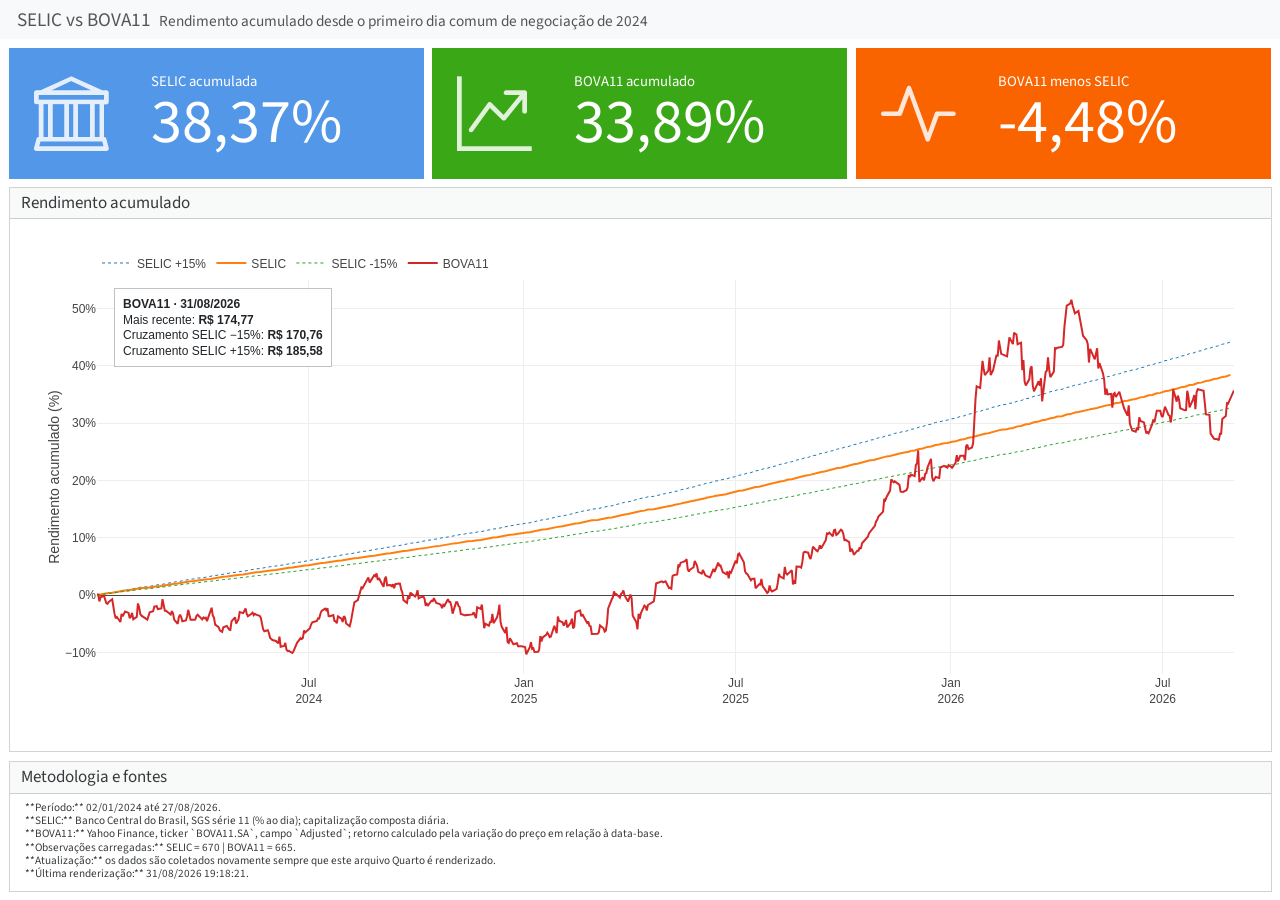
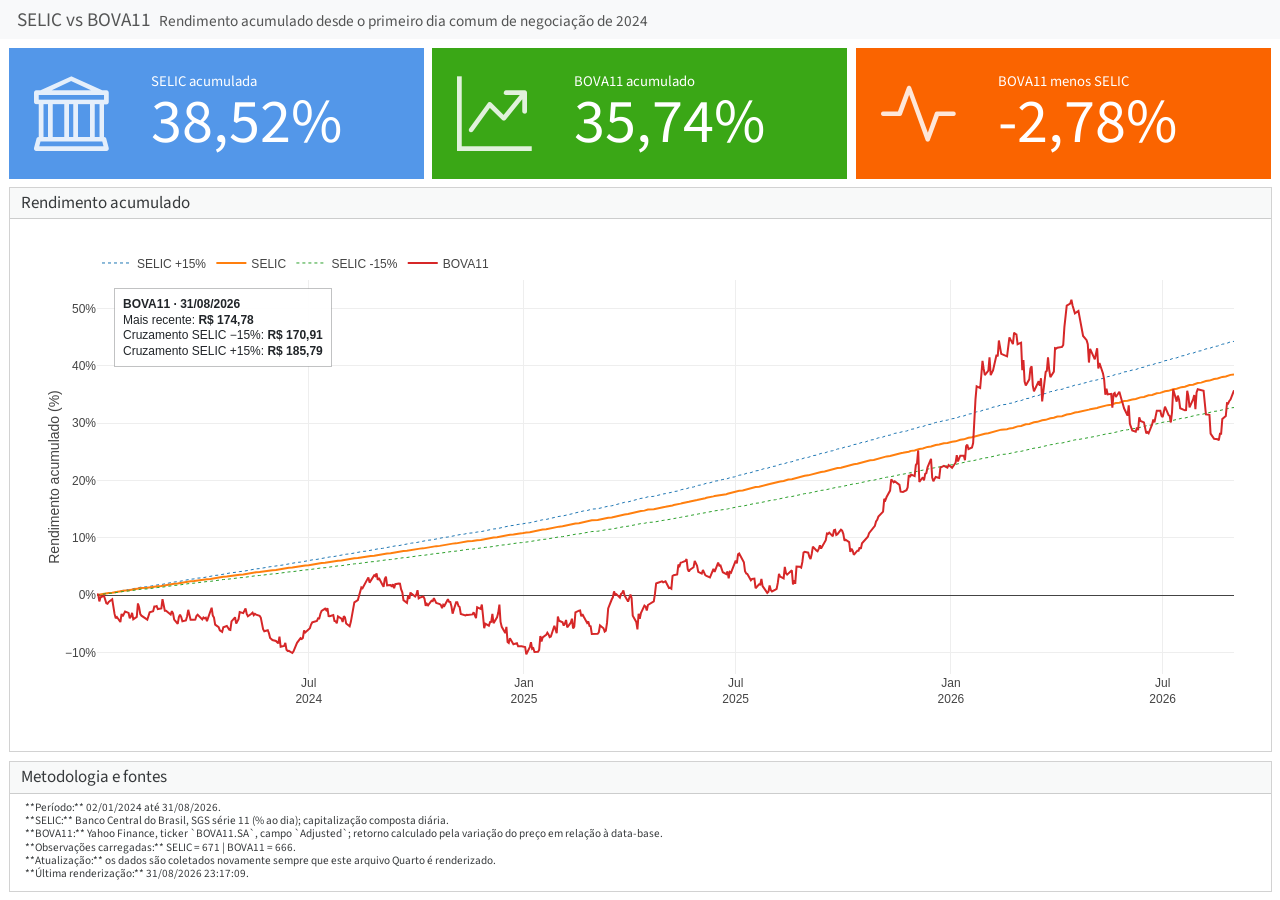
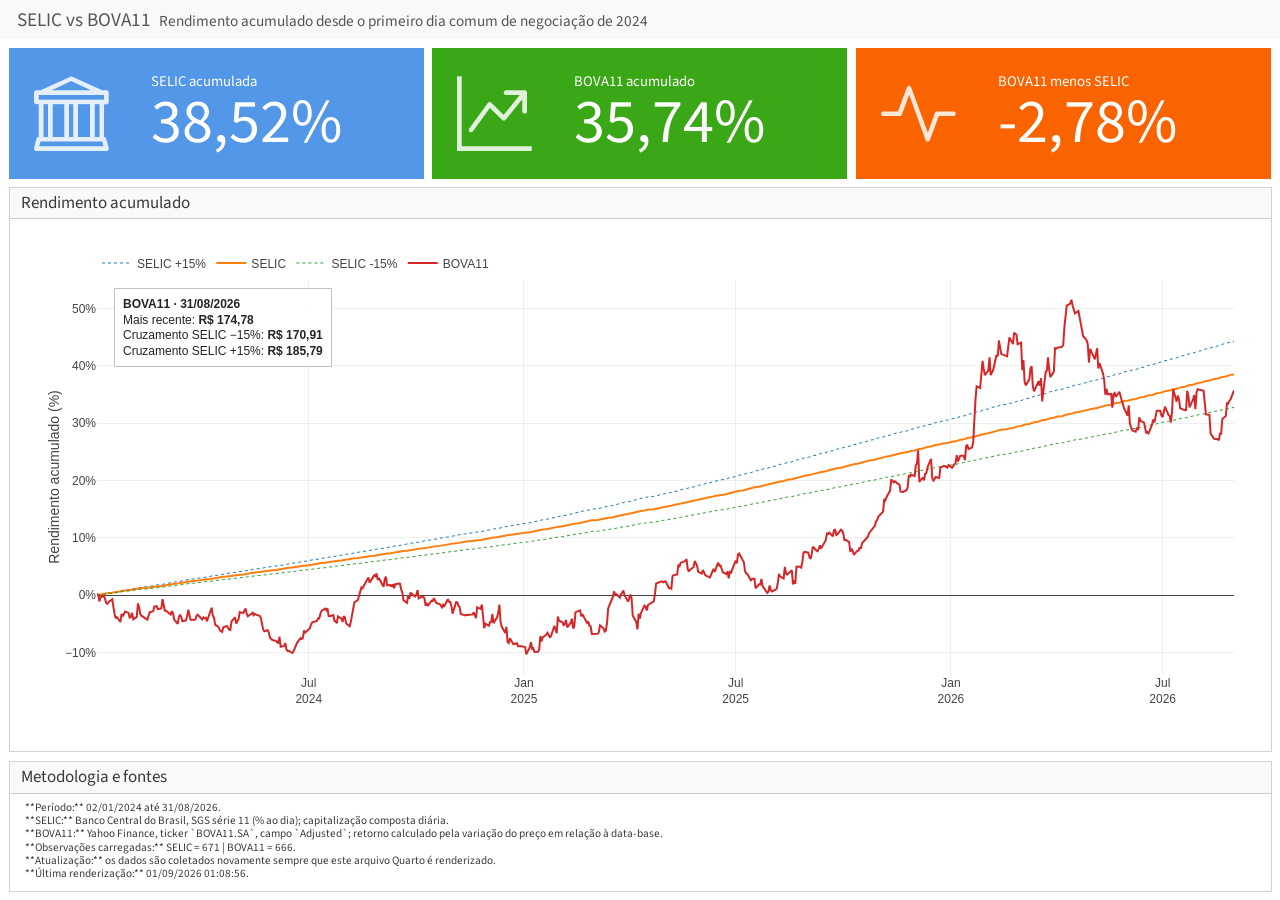
